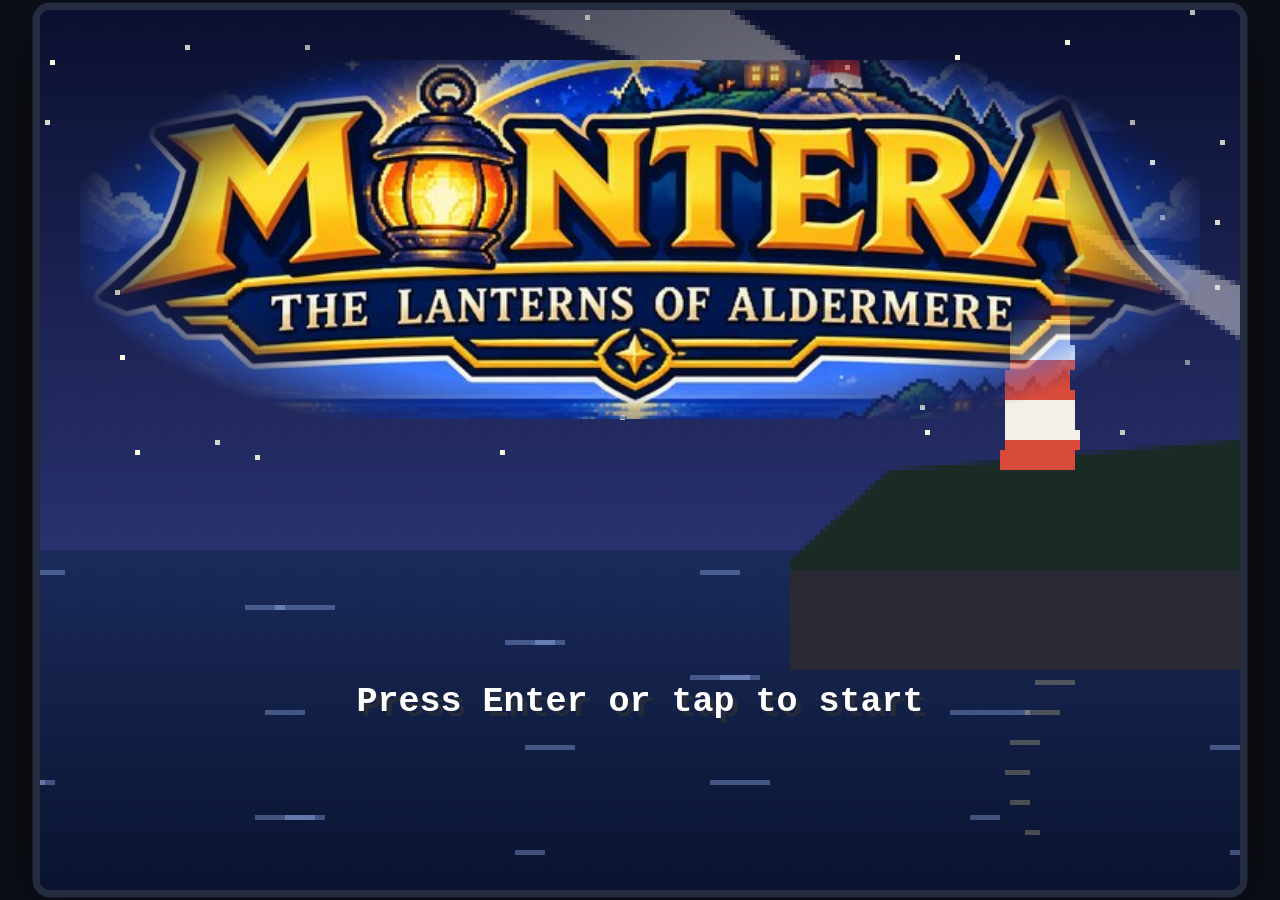
==== index.html @ ce3cba5c "Save import/export panel that works on iPhone Co-Authored-By: Claude Opus 5.5 <noreply@anthropic.com" ====
<!doctype html>
<html lang="en">
<head>
<meta charset="utf-8">
<meta name="viewport" content="width=device-width,initial-scale=1,maximum-scale=1,user-scalable=no,viewport-fit=cover">
<meta name="theme-color" content="#0d0f17">
<link rel="manifest" href="manifest.webmanifest">
<link rel="icon" type="image/png" href="icons/favicon-64.png">
<link rel="apple-touch-icon" href="icons/apple-touch-icon.png">
<meta name="apple-mobile-web-app-capable" content="yes">
<meta name="mobile-web-app-capable" content="yes">
<meta name="apple-mobile-web-app-status-bar-style" content="black-translucent">
<meta name="apple-mobile-web-app-title" content="Montera">
<title>Montera: The Lanterns of Aldermere</title>
<style>
:root { --s: 3; --u: calc(var(--s) * 1px); --ink: #262b3a; --paper: #f8f0dc; --paper2: #efe2c4; --accent: #e8434f; --gold: #e8b030; }
* { box-sizing: border-box; margin: 0; padding: 0; }
html, body { height: 100%; background: #0d0f17; overflow: hidden; touch-action: none; -webkit-user-select: none; user-select: none; -webkit-tap-highlight-color: transparent; }
body { font-family: ui-monospace, "Cascadia Mono", Consolas, "Lucida Console", "Courier New", monospace; font-weight: 700; color: var(--ink); }
#app { position: fixed; inset: 0; display: flex; flex-direction: column; align-items: center; justify-content: center; gap: 12px; padding: env(safe-area-inset-top) env(safe-area-inset-right) env(safe-area-inset-bottom) env(safe-area-inset-left); }
#stage { position: relative; width: calc(var(--u) * 240); height: calc(var(--u) * 176); background: #000; overflow: hidden; border-radius: calc(var(--u) * 2); box-shadow: 0 0 0 calc(var(--u) * 1.5) #262c40, 0 calc(var(--u) * 4) calc(var(--u) * 16) rgba(0, 0, 0, .6); flex: none; }
#screen { display: block; width: 100%; height: 100%; image-rendering: pixelated; image-rendering: crisp-edges; }
#ui, #hud, #banner, #toasts { position: absolute; }
#ui { inset: 0; z-index: 5; font-size: calc(var(--u) * 7.5); line-height: 1.32; pointer-events: none; }
#ui > * { pointer-events: auto; }
.hidden { display: none !important; }

/* boxes */
.box { position: absolute; background: var(--paper); color: var(--ink); border: var(--u) solid var(--ink); border-radius: calc(var(--u) * 3); box-shadow: inset 0 0 0 var(--u) var(--paper), inset 0 0 0 calc(var(--u) * 2) #8a7a62, 0 var(--u) 0 rgba(0, 0, 0, .35); padding: calc(var(--u) * 5) calc(var(--u) * 8); }
.dialog { left: calc(var(--u) * 4); right: calc(var(--u) * 4); bottom: calc(var(--u) * 4); height: calc(var(--u) * 48); cursor: pointer; }
.dialog.sign { background: #f3dfb4; }
.dtext { white-space: pre-line; overflow: hidden; height: 100%; }
.darrow { position: absolute; right: calc(var(--u) * 7); bottom: calc(var(--u) * 2); font-size: calc(var(--u) * 6); animation: bob .6s infinite alternate; }
@keyframes bob { to { transform: translateY(calc(var(--u) * 1.5)); } }
.nametag { position: absolute; left: calc(var(--u) * 6); top: calc(var(--u) * -10); background: var(--ink); color: var(--paper); padding: 0 calc(var(--u) * 5); border-radius: calc(var(--u) * 2); font-size: calc(var(--u) * 6.5); line-height: calc(var(--u) * 10); }

/* menus */
.menu { padding: calc(var(--u) * 4) calc(var(--u) * 6); min-width: calc(var(--u) * 60); }
.menu .mi { padding: calc(var(--u) * 1) calc(var(--u) * 2) calc(var(--u) * 1) calc(var(--u) * 9); position: relative; white-space: nowrap; cursor: pointer; border-radius: calc(var(--u) * 2); }
.menu .mi.sel::before { content: "▶"; position: absolute; left: var(--u); font-size: calc(var(--u) * 6); top: calc(var(--u) * 2); }
.menu .mi.sel { background: rgba(232, 176, 48, .25); }
.menu .mi.dis { opacity: .45; }
.menu .mhead { font-size: calc(var(--u) * 6.5); border-bottom: var(--u) dashed #8a7a62; margin-bottom: calc(var(--u) * 2); padding-bottom: calc(var(--u) * 1); }
.menu.start { right: calc(var(--u) * 4); top: calc(var(--u) * 4); }
.menu.choice { right: calc(var(--u) * 4); bottom: calc(var(--u) * 56); }
.menu.titlemenu { left: 50%; transform: translateX(-50%); bottom: calc(var(--u) * 6); min-width: calc(var(--u) * 150); }
.menu.slots { left: calc(var(--u) * 6); right: calc(var(--u) * 6); top: calc(var(--u) * 10); }
.menu.slots .mi { white-space: normal; font-size: calc(var(--u) * 6.8); }

/* full-screen panels */
.panel { position: absolute; inset: 0; background: var(--paper); background-image: repeating-linear-gradient(0deg, transparent 0 calc(var(--u) * 3), rgba(138, 122, 98, .07) calc(var(--u) * 3) calc(var(--u) * 4)); padding: calc(var(--u) * 20) calc(var(--u) * 8) calc(var(--u) * 6); display: flex; flex-direction: column; gap: calc(var(--u) * 4); }
.ptitle { position: absolute; left: 0; right: 0; top: 0; height: calc(var(--u) * 15); background: var(--ink); color: var(--paper); display: flex; align-items: center; padding: 0 calc(var(--u) * 8); letter-spacing: .06em; }
.pclose { position: absolute; right: calc(var(--u) * 3); top: calc(var(--u) * 1.5); width: calc(var(--u) * 12); height: calc(var(--u) * 12); color: var(--paper); display: flex; align-items: center; justify-content: center; cursor: pointer; z-index: 2; }
.panel .box { position: relative; }
.tabs { display: flex; gap: calc(var(--u) * 3); }
.tab { padding: calc(var(--u) * 1) calc(var(--u) * 5); border: var(--u) solid var(--ink); border-radius: calc(var(--u) * 3); font-size: calc(var(--u) * 6.5); cursor: pointer; opacity: .55; }
.tab.on { background: var(--ink); color: var(--paper); opacity: 1; }
.list { flex: 1; overflow-y: auto; min-height: 0; }
.list.short { flex: none; max-height: calc(var(--u) * 52); }
.row { display: flex; justify-content: space-between; align-items: center; padding: calc(var(--u) * 1.5) calc(var(--u) * 4) calc(var(--u) * 1.5) calc(var(--u) * 10); border-radius: calc(var(--u) * 2); position: relative; cursor: pointer; }
.row.sel { background: rgba(232, 176, 48, .28); }
.row.sel::before { content: "▶"; position: absolute; left: calc(var(--u) * 2); font-size: calc(var(--u) * 6); }
.row .qty, .row .val { opacity: .85; }
.empty { opacity: .6; padding: calc(var(--u) * 6) calc(var(--u) * 4); }
.desc { min-height: calc(var(--u) * 34); font-size: calc(var(--u) * 6.8); white-space: pre-line; padding: calc(var(--u) * 4) calc(var(--u) * 6); }
.detail { flex: 1; font-size: calc(var(--u) * 6.6); overflow-y: auto; padding: calc(var(--u) * 4) calc(var(--u) * 6); min-height: 0; }
.detail .dh { border-bottom: var(--u) dashed #8a7a62; margin-bottom: calc(var(--u) * 2); }
.detail .step.done { opacity: .55; text-decoration: line-through; }
.detail .rew { margin-top: calc(var(--u) * 3); color: #7a5a1a; }
.tag { font-size: calc(var(--u) * 5.5); padding: 0 calc(var(--u) * 3); border-radius: calc(var(--u) * 2); color: #fff; }
.tag.main { background: var(--accent); } .tag.side { background: #3b8fd0; }

/* map */
.mapscr { padding-bottom: calc(var(--u) * 4); }
.mapcv { width: 100%; flex: 1; min-height: 0; object-fit: contain; image-rendering: pixelated; border: var(--u) solid var(--ink); border-radius: calc(var(--u) * 2); background: #2f70b8; }
.mapscr .desc { min-height: calc(var(--u) * 28); }

/* trainer card */
.cardbody { flex: 1; background: linear-gradient(135deg, #f4d488, #e8b850); border: var(--u) solid var(--ink); border-radius: calc(var(--u) * 5); padding: calc(var(--u) * 6) calc(var(--u) * 8); display: flex; flex-direction: column; gap: calc(var(--u) * 4); cursor: pointer; }
.ctop { display: flex; gap: calc(var(--u) * 8); align-items: center; }
.cspr { width: calc(var(--u) * 48); height: calc(var(--u) * 51); image-rendering: pixelated; background: rgba(255, 255, 255, .45); border-radius: calc(var(--u) * 4); border: var(--u) solid var(--ink); flex: none; }
.cinfo { flex: 1; font-size: calc(var(--u) * 6.6); }
.cl { display: flex; justify-content: space-between; border-bottom: var(--u) dotted rgba(38, 43, 58, .3); }
.ck { opacity: .7; }
.sh { font-size: calc(var(--u) * 6.8); margin-bottom: calc(var(--u) * 2); }
.srow { display: flex; gap: calc(var(--u) * 4); }
.sig { width: calc(var(--u) * 14); height: calc(var(--u) * 14); border: var(--u) dashed rgba(38, 43, 58, .5); border-radius: 50%; }
.sig.on { background: radial-gradient(circle at 35% 35%, #fff6c0, #e8a020); border-style: solid; }
.hint { font-size: calc(var(--u) * 5.8); opacity: .7; margin-top: auto; }
.achlist { overflow-y: auto; flex: 1; min-height: 0; font-size: calc(var(--u) * 6.2); }
.ach { display: grid; grid-template-columns: calc(var(--u) * 9) 1fr; column-gap: calc(var(--u) * 2); opacity: .5; margin-bottom: calc(var(--u) * 2); }
.ach.on { opacity: 1; }
.ach .am { grid-row: span 2; color: #9a5a00; }
.ach .ad { font-size: calc(var(--u) * 5.6); opacity: .8; }

/* settings */
.settings .row { padding-top: calc(var(--u) * 2.5); padding-bottom: calc(var(--u) * 2.5); }
.settings .val { cursor: pointer; }

/* name entry + looks */
.namer { align-items: center; justify-content: center; }
.nameinp { font: inherit; font-size: calc(var(--u) * 10); width: calc(var(--u) * 150); padding: calc(var(--u) * 3) calc(var(--u) * 6); border: calc(var(--u) * 1.5) solid var(--ink); border-radius: calc(var(--u) * 3); background: #fff; color: var(--ink); text-align: center; outline: none; -webkit-user-select: text; user-select: text; }
.presets { display: flex; flex-wrap: wrap; gap: calc(var(--u) * 3); justify-content: center; max-width: calc(var(--u) * 200); }
.chip { border: var(--u) solid var(--ink); border-radius: calc(var(--u) * 6); padding: 0 calc(var(--u) * 5); font-size: calc(var(--u) * 6.5); cursor: pointer; background: var(--paper2); }
.panel .btn { background: var(--ink); color: var(--paper); padding: calc(var(--u) * 2) calc(var(--u) * 16); border-radius: calc(var(--u) * 3); cursor: pointer; }
.err { color: var(--accent); font-size: calc(var(--u) * 6); min-height: calc(var(--u) * 8); }
.looks { flex-direction: row; align-items: center; gap: calc(var(--u) * 10); }
.lprev { width: calc(var(--u) * 64); height: calc(var(--u) * 68); image-rendering: pixelated; background: radial-gradient(circle, #fff, var(--paper2)); border: var(--u) solid var(--ink); border-radius: calc(var(--u) * 6); flex: none; }
.lrows { flex: 1; display: flex; flex-direction: column; gap: calc(var(--u) * 2); }
.lrow { display: flex; align-items: center; gap: calc(var(--u) * 4); padding: calc(var(--u) * 2) calc(var(--u) * 3); border-radius: calc(var(--u) * 3); cursor: pointer; }
.lrow.sel { background: rgba(232, 176, 48, .3); }
.lrow .ll { width: calc(var(--u) * 30); font-size: calc(var(--u) * 6.5); }
.sw { display: flex; gap: calc(var(--u) * 2); flex-wrap: wrap; }
.swatch { width: calc(var(--u) * 11); height: calc(var(--u) * 11); border: var(--u) solid var(--ink); border-radius: calc(var(--u) * 2); display: flex; align-items: center; justify-content: center; font-size: calc(var(--u) * 6); background: #fff; }
.swatch.on { outline: calc(var(--u) * 1.5) solid var(--accent); outline-offset: var(--u); }
.lrow.done { justify-content: flex-end; }

/* title */
.logo { pointer-events: none !important; position: absolute; left: 0; right: 0; top: calc(var(--u) * 10); text-align: center; pointer-events: none; z-index: 0; }
.logo .l1 { font-size: calc(var(--u) * 24); line-height: .95; color: #ffe39a; letter-spacing: .08em; text-shadow: calc(var(--u) * 1.5) calc(var(--u) * 1.5) 0 #a0402a, calc(var(--u) * 3) calc(var(--u) * 3) 0 var(--ink); }
.logo .l2 { margin-top: calc(var(--u) * 4); font-size: calc(var(--u) * 7.5); color: #fff; text-shadow: var(--u) var(--u) 0 var(--ink); letter-spacing: .04em; }
.logo .limg { display: block; width: calc(var(--u) * 224); margin: 0 auto; image-rendering: auto; -webkit-mask-image: radial-gradient(ellipse 52% 60% at 50% 50%, #000 72%, transparent 100%); mask-image: radial-gradient(ellipse 52% 60% at 50% 50%, #000 72%, transparent 100%); filter: drop-shadow(0 calc(var(--u) * 2) calc(var(--u) * 3) rgba(0,0,0,.45)); }
.logo .press { margin-top: calc(var(--u) * 52); color: #fff; font-size: calc(var(--u) * 7); text-shadow: var(--u) var(--u) 0 var(--ink); animation: blink 1.1s steps(2) infinite; }
@keyframes blink { 50% { opacity: 0; } }
.catch { position: absolute; inset: 0; cursor: pointer; }

/* hud */
#hud { left: calc(var(--u) * 3); top: calc(var(--u) * 3); right: calc(var(--u) * 3); z-index: 4; pointer-events: none; font-size: calc(var(--u) * 6); }
#hud .hq { display: inline-block; max-width: 72%; background: rgba(20, 24, 36, .72); color: #fff6dc; padding: calc(var(--u) * 1.5) calc(var(--u) * 4); border-radius: calc(var(--u) * 3); }
#hud .hs { position: fixed; display: none; }
#hud .hs:not(.hidden) { display: block; position: absolute; right: 0; top: 0; background: rgba(20, 24, 36, .72); color: #ffe39a; padding: calc(var(--u) * 1.5) calc(var(--u) * 4); border-radius: calc(var(--u) * 3); }
#banner { left: 0; top: calc(var(--u) * 6); z-index: 6; background: var(--paper); color: var(--ink); border: var(--u) solid var(--ink); border-left: none; border-radius: 0 calc(var(--u) * 4) calc(var(--u) * 4) 0; padding: calc(var(--u) * 2) calc(var(--u) * 10) calc(var(--u) * 2) calc(var(--u) * 8); font-size: calc(var(--u) * 7.5); transform: translateX(-110%); transition: transform .35s ease; pointer-events: none; }
#banner.show { transform: none; }
#toasts { right: calc(var(--u) * 4); top: calc(var(--u) * 4); z-index: 7; display: flex; flex-direction: column; gap: calc(var(--u) * 3); align-items: flex-end; pointer-events: none; }
.toast { background: var(--ink); color: var(--paper); border-radius: calc(var(--u) * 3); padding: calc(var(--u) * 2) calc(var(--u) * 6); font-size: calc(var(--u) * 6); animation: tin .3s ease; transition: opacity .4s, transform .4s; box-shadow: 0 var(--u) 0 rgba(0, 0, 0, .4); }
.toast .th { opacity: .7; font-size: calc(var(--u) * 5.2); }
.toast.gold { background: linear-gradient(135deg, #7a4a10, #c88a20); }
.toast.out { opacity: 0; transform: translateX(20%); }
@keyframes tin { from { opacity: 0; transform: translateX(30%); } }

/* touch controls */
#controls { display: none; }
body.touch #controls { display: flex; justify-content: space-between; align-items: center; width: min(100vw, 520px); padding: 0 18px; flex: none; }
#dpad { position: relative; width: 150px; height: 150px; flex: none; touch-action: none; }
#dpad .dp, #dpad .dpc { position: absolute; background: #2a3044; border: 2px solid #3c4560; }
#dpad .up, #dpad .down { left: 50px; width: 50px; height: 52px; }
#dpad .up { top: 0; border-radius: 10px 10px 0 0; border-bottom: none; }
#dpad .down { bottom: 0; border-radius: 0 0 10px 10px; border-top: none; }
#dpad .left, #dpad .right { top: 50px; height: 50px; width: 52px; }
#dpad .left { left: 0; border-radius: 10px 0 0 10px; border-right: none; }
#dpad .right { right: 0; border-radius: 0 10px 10px 0; border-left: none; }
#dpad .dpc { left: 48px; top: 48px; width: 54px; height: 54px; border: none; }
#dpad[data-dir="up"] .up, #dpad[data-dir="down"] .down, #dpad[data-dir="left"] .left, #dpad[data-dir="right"] .right { background: #4a5578; }
#btns { position: relative; width: 170px; height: 150px; flex: none; }
.tbtn { position: absolute; display: flex; align-items: center; justify-content: center; color: #f8f0dc; font-family: inherit; touch-action: none; }
.tbtn.a, .tbtn.b { width: 62px; height: 62px; border-radius: 50%; background: #b8343e; box-shadow: 0 4px 0 #6a1a20; font-size: 22px; }
.tbtn.a { right: 4px; top: 20px; }
.tbtn.b { right: 82px; top: 56px; }
.tbtn.menu { right: 30px; bottom: 0; width: 76px; height: 26px; border-radius: 13px; background: #3c4560; font-size: 12px; letter-spacing: .1em; box-shadow: 0 3px 0 #1a1e2c; }
.tbtn.on { transform: translateY(3px); box-shadow: none; filter: brightness(1.2); }
body.touch.landscape #app { flex-direction: row; }
body.touch.landscape #controls { position: fixed; inset: 0; width: auto; padding: 0 16px; pointer-events: none; }
body.touch.landscape #controls > * { pointer-events: auto; opacity: .85; }

/* ===== battle ===== */
.bhud { position: absolute; inset: 0; z-index: 3; pointer-events: none; font-size: calc(var(--u) * 7); line-height: 1.2; }
.bbox { position: absolute; background: var(--paper); border: var(--u) solid var(--ink); border-radius: calc(var(--u) * 3); padding: calc(var(--u) * 3) calc(var(--u) * 6) calc(var(--u) * 4); box-shadow: 0 var(--u) 0 rgba(0, 0, 0, .3); color: var(--ink); }
.benemy { left: calc(var(--u) * 6); top: calc(var(--u) * 8); width: calc(var(--u) * 112); }
.bplayer { right: calc(var(--u) * 6); top: calc(var(--u) * 82); width: calc(var(--u) * 116); }
.bname { display: flex; align-items: center; gap: calc(var(--u) * 3); white-space: nowrap; }
.bname > span:first-of-type { flex: 1; overflow: hidden; text-overflow: ellipsis; }
.blv { font-size: calc(var(--u) * 6.2); }
.bcaught { color: #c84a3a; font-size: calc(var(--u) * 6); }
.bstat { font-size: calc(var(--u) * 5.2); padding: 0 calc(var(--u) * 2); border-radius: calc(var(--u) * 2); color: #fff; }
.bstat.psn { background: #9a50b0; } .bstat.brn { background: #e8603a; } .bstat.par { background: #c8a020; } .bstat.slp { background: #7a7a8a; } .bstat.frz { background: #4ab0d0; }
.hprow { display: flex; align-items: center; gap: calc(var(--u) * 2); margin-top: calc(var(--u) * 2); }
.hplab { font-size: calc(var(--u) * 5); background: var(--ink); color: #ffd860; padding: 0 calc(var(--u) * 1.5); border-radius: calc(var(--u) * 1); }
.hpbar { flex: 1; height: calc(var(--u) * 4); background: #3a3a44; border-radius: calc(var(--u) * 2); overflow: hidden; border: calc(var(--u) * .5) solid var(--ink); }
.hpbar.sm { height: calc(var(--u) * 3.5); }
.hpfill { height: 100%; background: #4ac860; width: 100%; }
.hpfill.amber { background: #e8b030; } .hpfill.red { background: #e8434f; }
.hpnum { text-align: right; font-size: calc(var(--u) * 6.5); margin-top: calc(var(--u) * 1); }
.xpbar { height: calc(var(--u) * 2); background: #3a3a44; margin-top: calc(var(--u) * 1.5); border-radius: var(--u); overflow: hidden; }
.xpfill { height: 100%; background: #4ab0f0; width: 0; transition: width .5s; }
.dialog.battle { height: calc(var(--u) * 42); }
.bcmd { position: absolute; left: calc(var(--u) * 4); right: calc(var(--u) * 4); bottom: calc(var(--u) * 4); height: calc(var(--u) * 42); display: flex; gap: calc(var(--u) * 3); }
.bcmd .box { position: relative; }
.bprompt { flex: 1; display: flex; align-items: center; }
.bmenu { width: calc(var(--u) * 104); display: grid; grid-template-columns: 1fr 1fr; align-content: center; padding: calc(var(--u) * 3) calc(var(--u) * 4); }
.bmi { padding: calc(var(--u) * 1.5) calc(var(--u) * 2) calc(var(--u) * 1.5) calc(var(--u) * 8); position: relative; cursor: pointer; border-radius: calc(var(--u) * 2); font-size: calc(var(--u) * 7); }
.bmi.sel { background: rgba(232, 176, 48, .3); }
.bmi.sel::before { content: "▶"; position: absolute; left: var(--u); font-size: calc(var(--u) * 5.5); top: calc(var(--u) * 2.5); }
.bmi.dis { opacity: .4; }
.bmoves { flex: 1; display: grid; grid-template-columns: 1fr 1fr; align-content: center; padding: calc(var(--u) * 3) calc(var(--u) * 4); }
.bmv { padding: calc(var(--u) * 1.5) calc(var(--u) * 2) calc(var(--u) * 1.5) calc(var(--u) * 8); position: relative; cursor: pointer; border-radius: calc(var(--u) * 2); white-space: nowrap; font-size: calc(var(--u) * 6.6); display: flex; align-items: center; gap: calc(var(--u) * 2); }
.bmv.sel { background: rgba(232, 176, 48, .3); }
.bmv.sel::before { content: "▶"; position: absolute; left: var(--u); font-size: calc(var(--u) * 5.5); }
.tdot { width: calc(var(--u) * 4); height: calc(var(--u) * 4); border-radius: 50%; display: inline-block; flex: none; border: calc(var(--u) * .5) solid var(--ink); }
.binfo { width: calc(var(--u) * 70); font-size: calc(var(--u) * 6.4); padding: calc(var(--u) * 3) calc(var(--u) * 5); display: flex; flex-direction: column; justify-content: center; gap: calc(var(--u) * 1); }
.ttag { display: inline-block; color: #fff; font-size: calc(var(--u) * 5); padding: 0 calc(var(--u) * 3); border-radius: calc(var(--u) * 2); text-shadow: 0 calc(var(--u) * .5) 0 rgba(0, 0, 0, .35); width: fit-content; }
.types { display: inline-flex; gap: calc(var(--u) * 2); }
.small { font-size: calc(var(--u) * 5.6); opacity: .85; }
.eff { color: #a0402a; }

/* party */
.plist { flex: 1; display: flex; flex-direction: column; gap: calc(var(--u) * 2); overflow-y: auto; min-height: 0; }
.prow { display: flex; align-items: center; gap: calc(var(--u) * 4); padding: calc(var(--u) * 1.5) calc(var(--u) * 4); border: var(--u) solid rgba(38, 43, 58, .25); border-radius: calc(var(--u) * 4); background: rgba(255, 255, 255, .5); cursor: pointer; }
.prow.sel { border-color: var(--ink); background: rgba(232, 176, 48, .3); }
.prow.faint { background: rgba(232, 67, 79, .12); }
.prow.swap { outline: calc(var(--u) * 1) dashed var(--accent); }
.micon { image-rendering: pixelated; flex: none; }
.pinfo { flex: 1; min-width: 0; }
.ptop { display: flex; align-items: center; gap: calc(var(--u) * 3); font-size: calc(var(--u) * 6.6); }
.ptop .pn { flex: 1; overflow: hidden; text-overflow: ellipsis; white-space: nowrap; }
.pl { font-size: calc(var(--u) * 6); }
.pact { font-size: calc(var(--u) * 4.8); background: var(--ink); color: var(--paper); padding: 0 calc(var(--u) * 2); border-radius: calc(var(--u) * 2); }
.pbot { display: flex; align-items: center; gap: calc(var(--u) * 3); }
.phn { font-size: calc(var(--u) * 5.6); white-space: nowrap; }
.pfoot { min-height: 0; font-size: calc(var(--u) * 6.2); padding: calc(var(--u) * 2.5) calc(var(--u) * 6); }
.grade { font-size: calc(var(--u) * 5.4); background: #7a4a10; color: #ffe39a; padding: 0 calc(var(--u) * 2); border-radius: calc(var(--u) * 2); }
.sctl { display: flex; gap: calc(var(--u) * 3); align-items: center; }

/* summary + wildbook entry */
.sumbody { flex: 1; display: flex; flex-direction: column; gap: calc(var(--u) * 3); min-height: 0; }
.shead { display: flex; gap: calc(var(--u) * 6); align-items: center; }
.sbig { width: calc(var(--u) * 52); height: calc(var(--u) * 52); image-rendering: pixelated; background: radial-gradient(circle, #fff, var(--paper2)); border: var(--u) solid var(--ink); border-radius: calc(var(--u) * 5); flex: none; }
.shinfo { flex: 1; display: flex; flex-direction: column; gap: calc(var(--u) * 1.5); font-size: calc(var(--u) * 6.6); }
.snm { font-size: calc(var(--u) * 8); }
.ssp { font-size: calc(var(--u) * 6); opacity: .85; }
.sumbox { flex: 1; overflow-y: auto; font-size: calc(var(--u) * 6.3); padding: calc(var(--u) * 4) calc(var(--u) * 6); min-height: 0; }
.cpot { color: #b07a10; font-size: calc(var(--u) * 5.8); margin-left: auto; margin-right: calc(var(--u) * 6); }
.hint2 { margin-top: calc(var(--u) * 3); font-size: calc(var(--u) * 5.8); opacity: .8; }
.mvrow { display: flex; align-items: center; gap: calc(var(--u) * 4); margin-top: calc(var(--u) * 1.5); }
.mvn { flex: 1; } .mvp { font-size: calc(var(--u) * 5.8); }
.mvd { font-size: calc(var(--u) * 5.4); opacity: .75; margin-bottom: calc(var(--u) * 1.5); }
.wdesc { margin-bottom: calc(var(--u) * 3); font-style: italic; }

/* wildbook */
.wbhead { font-size: calc(var(--u) * 6); opacity: .85; }
.wrow { display: flex; align-items: center; gap: calc(var(--u) * 4); padding: calc(var(--u) * .5) calc(var(--u) * 4); border-radius: calc(var(--u) * 2); cursor: pointer; font-size: calc(var(--u) * 6.6); }
.wrow.sel { background: rgba(232, 176, 48, .3); }
.wrow.unseen { opacity: .5; }
.wn { width: calc(var(--u) * 22); font-size: calc(var(--u) * 6); }
.wq { width: calc(var(--u) * 14); text-align: center; }
.wname { flex: 1; }
.wflags { color: #c84a3a; letter-spacing: .1em; }
.ms { display: grid; grid-template-columns: 1fr auto; font-size: calc(var(--u) * 6.2); padding: calc(var(--u) * 1.5) calc(var(--u) * 3); border-bottom: var(--u) dotted rgba(38, 43, 58, .25); }
.ms .msr { grid-column: 1; font-size: calc(var(--u) * 5.6); opacity: .75; }
.ms .mss { grid-row: 1 / span 2; grid-column: 2; align-self: center; }
.ms.ready .mss { color: #b0400a; } .ms.done { opacity: .55; }
.wildbook .list .cl { font-size: calc(var(--u) * 6.4); padding: calc(var(--u) * .5) 0; }

/* shop + quantity */
.box.qty { right: calc(var(--u) * 6); bottom: calc(var(--u) * 6); left: calc(var(--u) * 60); display: flex; flex-direction: column; gap: calc(var(--u) * 3); z-index: 2; }
.qv { font-size: calc(var(--u) * 9); text-align: center; }
.qbtns { display: flex; gap: calc(var(--u) * 2); justify-content: center; flex-wrap: wrap; }
.chip.on { background: var(--ink); color: var(--paper); }

/* starter preview */
.box.preview { left: 50%; top: calc(var(--u) * 14); transform: translateX(-50%); display: flex; flex-direction: column; align-items: center; gap: calc(var(--u) * 2); padding: calc(var(--u) * 5) calc(var(--u) * 12); }
.pbig { width: calc(var(--u) * 64); height: calc(var(--u) * 64); image-rendering: pixelated; }
.pvn { font-size: calc(var(--u) * 8); }

/* ===== battle details ===== */
.bchips { font-size: calc(var(--u) * 5); color: #7a3a10; min-height: 0; margin-top: calc(var(--u) * .5); letter-spacing: .02em; }
.bchips:empty { display: none; }
.bweather { position: absolute; left: 50%; transform: translateX(-50%); top: calc(var(--u) * 2); background: rgba(20, 24, 36, .75); color: #fff6dc; font-size: calc(var(--u) * 5.5); padding: 0 calc(var(--u) * 4); border-radius: calc(var(--u) * 3); }
.held { color: #b07a10; font-size: calc(var(--u) * 6); }
.cl { gap: calc(var(--u) * 6); }
.cl .ck { flex: none; }
.cl .cv { text-align: right; }

/* ===== progression ===== */
.pu { padding: calc(var(--u) * 2) calc(var(--u) * 4) calc(var(--u) * 2) calc(var(--u) * 10); border-radius: calc(var(--u) * 3); position: relative; cursor: pointer; margin-bottom: calc(var(--u) * 1.5); }
.pu.sel { background: rgba(232, 176, 48, .3); }
.pu.sel::before { content: "▶"; position: absolute; left: calc(var(--u) * 2); top: calc(var(--u) * 2.5); font-size: calc(var(--u) * 5.5); }
.pu.dis .pul { opacity: .55; }
.pul { font-size: calc(var(--u) * 6.8); }
.pun { font-size: calc(var(--u) * 5.6); opacity: .8; }
#banner { z-index: 4; }
/* double battles */
.dbox { width: calc(var(--u) * 96); padding: calc(var(--u) * 2) calc(var(--u) * 4) calc(var(--u) * 2.5); font-size: calc(var(--u) * 6.4); }
.dbox .blv { font-size: calc(var(--u) * 5.4); }
.dbox .hprow { margin-top: calc(var(--u) * 1); }
.dbox .dnum { font-size: calc(var(--u) * 5.2); text-align: right; line-height: 1.1; }
.dbox.de0 { left: calc(var(--u) * 4); top: calc(var(--u) * 4); }
.dbox.de1 { left: calc(var(--u) * 4); top: calc(var(--u) * 30); }
.dbox.dp0 { right: calc(var(--u) * 4); top: calc(var(--u) * 76); }
.dbox.dp1 { right: calc(var(--u) * 4); top: calc(var(--u) * 101); }
.dbox.focus { outline: calc(var(--u) * 1) solid #ffd84a; }
.panel.index .tabs { flex-wrap: nowrap; overflow-x: auto; scrollbar-width: none; }
.panel.index .tabs::-webkit-scrollbar { display: none; }
.panel.index .tabs .tab { flex: 0 0 auto; padding-left: calc(var(--u) * 4); padding-right: calc(var(--u) * 4); }
.panel.index .row.dim { opacity: .5; }
.panel.index .tdot { display: inline-block; width: calc(var(--u) * 4); height: calc(var(--u) * 4); border-radius: 50%; margin-right: calc(var(--u) * 3); vertical-align: middle; }
.panel.index .detail .step { white-space: normal; }
.panel.index .row { justify-content: flex-start; }
.broster { position: absolute; left: calc(var(--u) * 4); top: 100%; margin-top: calc(var(--u) * 2); display: flex; gap: calc(var(--u) * 1.5); padding: calc(var(--u) * 1.5) calc(var(--u) * 2.5); background: rgba(16, 20, 32, .72); border-radius: calc(var(--u) * 4); }
.broster.up { top: auto; bottom: calc(var(--u) * 5.5); left: calc(var(--u) * 5); margin: 0; padding: 0; background: none; }
.broster .pip { width: calc(var(--u) * 5); height: calc(var(--u) * 5); border-radius: 50%; background: radial-gradient(circle at 40% 35%, #fff2b0 0 25%, #f2b53a 55%, #b8741a 100%); box-shadow: 0 0 calc(var(--u) * 2) rgba(242, 181, 58, .7); border: calc(var(--u) * .5) solid #2a1c0c; }
.broster .pip.st { background: radial-gradient(circle at 40% 35%, #f6d6ff 0 25%, #b06ad0 60%, #6a3488 100%); box-shadow: none; }
.broster .pip.out { background: #4a4a56; box-shadow: none; opacity: .75; }
.broster.hidden { display: none; }
.dros { position: absolute; margin: 0; }
.dbox .broster.up { bottom: calc(var(--u) * 2.2); left: calc(var(--u) * 4); gap: var(--u); }
.dbox .broster .pip { width: calc(var(--u) * 4); height: calc(var(--u) * 4); }
.dros1 { left: calc(var(--u) * 4); top: calc(var(--u) * 56); }
.bcmd.lane { flex-direction: column; gap: calc(var(--u) * 2); }
.bcmd.lane .bprompt { flex: 0 0 auto; padding: calc(var(--u) * 2) calc(var(--u) * 6); font-size: calc(var(--u) * 6.5); }
.bcmd.lane .bmenu { width: auto; flex: 1; grid-template-columns: repeat(4, 1fr); gap: calc(var(--u) * 3); padding: calc(var(--u) * 2.5); background: rgba(16, 20, 32, .82); border-color: #0b0e18; }
.bcmd.lane .bmi { display: flex; align-items: center; justify-content: center; gap: calc(var(--u) * 2); padding: 0; height: 100%; border-radius: calc(var(--u) * 3); background: #2a3150; color: #f3e6c4; border: calc(var(--u) * .75) solid #11152a; letter-spacing: .04em; }
.bcmd.lane .bmi::before { content: ""; position: static; width: calc(var(--u) * 3); height: calc(var(--u) * 3); border-radius: 50%; background: #5a6283; }
.bcmd.lane .bmi.sel { background: linear-gradient(#ffd77a, #f2b53a); color: #1b2236; box-shadow: 0 0 calc(var(--u) * 4) rgba(242, 181, 58, .6); }
.bcmd.lane .bmi.sel::before { content: ""; background: #fff6cf; box-shadow: 0 0 calc(var(--u) * 2) #fff; font-size: 0; }
.bcmd.lane .bmi.dis { opacity: .45; }
.bcmd.lane .binfo { width: auto; flex: 0 0 auto; flex-direction: row; align-items: center; gap: calc(var(--u) * 5); padding: calc(var(--u) * 1.5) calc(var(--u) * 5); font-size: calc(var(--u) * 5.6); }
.bcmd.lane .binfo .eff { margin-left: auto; }
.bcmd.lane .bmoves { flex: 1; grid-template-columns: repeat(4, 1fr); gap: calc(var(--u) * 2.5); padding: calc(var(--u) * 2.5); background: rgba(16, 20, 32, .82); border-color: #0b0e18; align-content: stretch; }
.bcmd.lane .bmv { display: flex; flex-direction: column; align-items: center; justify-content: center; padding: 0 calc(var(--u) * 1); white-space: normal; text-align: center; line-height: 1.05; background: #2a3150; color: #f3e6c4; border: calc(var(--u) * .75) solid #11152a; border-top: calc(var(--u) * 2) solid var(--tc); border-radius: calc(var(--u) * 3); font-size: calc(var(--u) * 5.6); }
.bcmd.lane .bmv small { font-size: calc(var(--u) * 4.4); opacity: .75; margin-top: calc(var(--u) * .8); }
.bcmd.lane .bmv::before { content: none; }
.bcmd.lane .bmv.sel { background: linear-gradient(#ffd77a, #f2b53a); color: #1b2236; box-shadow: 0 0 calc(var(--u) * 4) rgba(242, 181, 58, .6); }
.panel.learn { gap: calc(var(--u) * 3); padding-top: calc(var(--u) * 18); }
.panel.learn .lcard { padding: calc(var(--u) * 2.5) calc(var(--u) * 5); font-size: calc(var(--u) * 6); border-color: #b8741a; box-shadow: inset 0 0 0 var(--u) var(--paper), inset 0 0 0 calc(var(--u) * 1.6) #f2b53a; }
.panel.learn .lhead { display: flex; align-items: center; gap: calc(var(--u) * 3); flex-wrap: wrap; font-size: calc(var(--u) * 6.6); }
.panel.learn .lnew { background: #f2b53a; color: var(--ink); font-size: calc(var(--u) * 4.8); padding: 0 calc(var(--u) * 2.5); border-radius: calc(var(--u) * 2); }
.panel.learn .lcat { font-size: calc(var(--u) * 5); opacity: .75; }
.panel.learn .lstats { font-size: calc(var(--u) * 5.4); margin-top: calc(var(--u) * 1); }
.panel.learn .lstab { color: #2f7a3a; }
.panel.learn .ldesc { font-size: calc(var(--u) * 5.4); opacity: .85; margin-top: calc(var(--u) * 1); line-height: 1.25; }
.panel.learn .llist { flex: none; max-height: calc(var(--u) * 56); }
.panel.learn .lrowm { font-size: calc(var(--u) * 6); padding-top: calc(var(--u) * 1.2); padding-bottom: calc(var(--u) * 1.2); position: relative; }
.panel.learn .lrowm .val { font-size: calc(var(--u) * 5); }
.panel.learn .lrowm .iname { display: flex; align-items: center; gap: var(--u); }
.panel.learn .lskip { opacity: .8; font-style: italic; }
.panel.learn .ldet { padding: calc(var(--u) * 2.5) calc(var(--u) * 5); font-size: calc(var(--u) * 6); }
.panel.learn .lverdict { margin-top: calc(var(--u) * 1.5); font-size: calc(var(--u) * 5.6); color: #7a4a10; }
.panel.teamcode { gap: calc(var(--u) * 3); }
.panel.teamcode .tchelp { font-size: calc(var(--u) * 5.8); padding: calc(var(--u) * 2.5) calc(var(--u) * 5); }
.panel.teamcode .tcbox { flex: 1; min-height: calc(var(--u) * 40); resize: none; font: inherit; font-size: calc(var(--u) * 5.2); line-height: 1.3; word-break: break-all; padding: calc(var(--u) * 3); border: var(--u) solid var(--ink); border-radius: calc(var(--u) * 3); background: #fffaee; color: var(--ink); -webkit-user-select: text; user-select: text; }
.panel.teamcode .tcrow { display: flex; gap: calc(var(--u) * 4); justify-content: center; }
.panel.teamcode .btn { padding: calc(var(--u) * 2) calc(var(--u) * 10); }
.panel.teamcode .err { text-align: center; font-size: calc(var(--u) * 5.6); min-height: calc(var(--u) * 7); }
.panel.savefile { gap: calc(var(--u) * 3); }
.panel.savefile .sfhelp { font-size: calc(var(--u) * 5.8); padding: calc(var(--u) * 2.5) calc(var(--u) * 5); }
.panel.savefile .sfrow { display: flex; flex-wrap: wrap; gap: calc(var(--u) * 3); justify-content: center; }
.panel.savefile .btn { padding: calc(var(--u) * 2.5) calc(var(--u) * 8); text-decoration: none; color: var(--paper); }
.panel.savefile .sfpick { position: relative; overflow: hidden; cursor: pointer; }
.panel.savefile .sfinput { position: absolute; inset: 0; width: 100%; height: 100%; opacity: 0; cursor: pointer; font-size: 100px; }
.panel.savefile .sfbox { flex: 1; min-height: calc(var(--u) * 30); resize: none; font: inherit; font-size: calc(var(--u) * 4.6); line-height: 1.25; word-break: break-all; padding: calc(var(--u) * 3); border: var(--u) solid var(--ink); border-radius: calc(var(--u) * 3); background: #fffaee; color: var(--ink); -webkit-user-select: text; user-select: text; }
.panel.savefile .sfbox.hidden { display: none; }
.panel.savefile .err { text-align: center; font-size: calc(var(--u) * 5.6); min-height: calc(var(--u) * 7); }

</style>
</head>
<body>
<div id="app">
  <div id="stage">
    <canvas id="screen" width="240" height="176"></canvas>
    <div id="ui"></div>
    <div id="hud" class="hidden"><div class="hq"></div><div class="hs hidden">Saving…</div></div>
    <div id="banner"></div>
    <div id="toasts"></div>
  </div>
  <div id="controls">
    <div id="dpad"><div class="dp up"></div><div class="dp down"></div><div class="dp left"></div><div class="dp right"></div><div class="dpc"></div></div>
    <div id="btns"><div class="tbtn b" data-btn="b">B</div><div class="tbtn a" data-btn="a">A</div><div class="tbtn menu" data-btn="menu">MENU</div></div>
  </div>
</div>
<script>
/* MONTERA: THE LANTERNS OF ALDERMERE — single-file build.
   Sections: DATA (content) · CORE + SYSTEMS (engine) · UI (screens) · BOOT */
const LOGO_SRC = '[data-uri]';
'use strict';
/* =====================================================================
   MONTERA: THE LANTERNS OF ALDERMERE — DATA
   Pure data: tiles, items, quests, achievements, music, maps, scripts.
   Add content here; the engine reads it.
   ===================================================================== */
const DATA = { version: 12, build: '1.0' };

/* ---------- Tiles: map character -> properties ---------- */
DATA.tiles = {
  '.': { t: 'grass' },
  ',': { t: 'tall', tall: true },
  '_': { t: 'path' },
  's': { t: 'sand' },
  'f': { t: 'flowers' },
  '~': { t: 'water', solid: true, water: true },
  'T': { t: 'tree', solid: true },
  '#': { t: 'fence', solid: true },
  'r': { t: 'rock', solid: true },
  'b': { t: 'bush', solid: true, text: 'A thorny bush blocks the way. A Brush Hook could cut straight through it.' },
  'v': { t: 'ledge', ledge: 'down' },
  'w': { t: 'dock' },
  // interiors
  'W': { t: 'wall', solid: true },
  'F': { t: 'wood' },
  'K': { t: 'tilefloor' },
  'R': { t: 'rug' },
  'm': { t: 'mat' },
  'B': { t: 'shelf', solid: true, text: 'Shelves crammed with well-thumbed books about Wildmon.' },
  'Q': { t: 'window', solid: true, text: 'The window looks out over the village.' },
  'P': { t: 'pc', solid: true, text: 'A computer terminal hums quietly.' },
  'V': { t: 'tv', solid: true, text: 'A programme about a trainer sailing between the islands of the Sound.' },
  'L': { t: 'table', solid: true, text: 'A sturdy wooden table.' },
  'D': { t: 'bedtop', solid: true, text: 'A comfy bed. No time for a nap!' },
  'd': { t: 'bedbot', solid: true, text: 'A comfy bed. No time for a nap!' },
  'p': { t: 'plant', solid: true, text: 'A potted plant. Someone waters it every day.' },
  'C': { t: 'counter', solid: true, counter: true },
  'M': { t: 'machine', solid: true, text: 'A bank of research equipment, blinking away.' },
  'H': { t: 'healer', solid: true, text: 'The healing machine. Six Lantern cradles glow softly.' },
  'k': { t: 'board', solid: true, text: 'A blackboard.' },
  'h': { t: 'martshelf', solid: true, text: 'The shelves are almost empty.' },
  'A': { t: 'lanterns', solid: true, text: 'Three Lanterns glow on the table.' },
  'n': { t: 'kitchen', solid: true, text: 'Something smells delicious.' },
};

/* ---------- Items ---------- */
DATA.pockets = [
  { id: 'items', name: 'Items' },
  { id: 'lanterns', name: 'Lanterns' },
  { id: 'key', name: 'Key Items' },
  { id: 'collect', name: 'Collectibles' },
];
DATA.items = {
  parcel: { name: 'Kindled Lanterns', pocket: 'key', desc: 'Three new Lanterns, still warm from the Fernwick shrine flame. Something stirs inside each one.' },
  town_map: { name: 'Aldermere Map', pocket: 'key', use: 'map', desc: 'A folding map of Aldermere. Places you have visited are marked on it.' },
  running_shoes: { name: 'Trail Boots', pocket: 'key', use: 'autorun', desc: 'Hold B (or Shift) to run. Use them to switch Always Run on or off.' },
  sea_glass: { name: 'Sea Glass', pocket: 'collect', desc: 'Frosted glass rolled smooth by the tide. Old Fenn on the Emberlow pier collects it.' },
  old_coin: { name: 'Old Coin', pocket: 'collect', desc: 'A worn coin stamped with a lighthouse. Collectors might pay well for it one day.' },
  shiny_pebble: { name: 'Shiny Pebble', pocket: 'collect', desc: 'A pebble that glitters with tiny flecks of light.' },
  fenn_shell: { name: "Fenn's Shell", pocket: 'collect', desc: 'A spiral shell from Old Fenn. Hold it to your ear and you can hear the Sound.' },
  lantern: { name: 'Lantern', pocket: 'lanterns', battle: 'catch', ball: 1, price: 200, sell: 100, desc: 'A glass Lantern for catching Wildmon. Weaken a Wildmon first to improve your chances.' },
  potion: { name: 'Tonic', pocket: 'items', battle: 'heal', field: true, heal: 20, price: 300, sell: 150, desc: 'A herbal spray that restores 20 HP to one Wildmon.' },
  super_potion: { name: 'Strong Tonic', pocket: 'items', battle: 'heal', field: true, heal: 50, price: 700, sell: 350, desc: 'A stronger spray that restores 50 HP to one Wildmon.' },
  antidote: { name: 'Antivenom', pocket: 'items', battle: 'cure', field: true, cure: 'psn', cureText: 'no longer poisoned', price: 100, sell: 50, desc: 'Cures a poisoned Wildmon.' },
  unknot: { name: 'Unknot Salve', pocket: 'items', battle: 'cure', field: true, cure: 'par', cureText: 'no longer paralysed', price: 200, sell: 100, desc: 'Loosens stiff muscles. Cures paralysis.' },
  burn_salve: { name: 'Burn Salve', pocket: 'items', battle: 'cure', field: true, cure: 'brn', cureText: 'no longer burned', price: 250, sell: 125, desc: 'A cooling balm that heals a burn.' },
  wake_bell: { name: 'Wake Bell', pocket: 'items', battle: 'cure', field: true, cure: 'slp', cureText: 'wide awake', price: 250, sell: 125, desc: 'A tiny bell whose chime wakes a sleeping Wildmon.' },
  thaw_tea: { name: 'Thaw Tea', pocket: 'items', battle: 'cure', field: true, cure: 'frz', cureText: 'thawed out', price: 250, sell: 125, desc: 'Piping-hot tea that thaws a frozen Wildmon.' },
  old_rod: { name: 'Driftwood Rod', pocket: 'key', use: 'fish', desc: "Old Fenn's first fishing rod. Face water and press A to fish." },
  lustre_lens: { name: 'Lustre Lens', pocket: 'key', desc: 'A lens that catches strange colours. Lustre Wildmon appear twice as often.' },
  prof_medal: { name: "Professor's Medal", pocket: 'collect', desc: 'Awarded by Professor Thorne for catching 40 different species.' },
};
DATA.shops = { fernwick: ['lantern', 'potion', 'antidote', 'unknot', 'burn_salve', 'wake_bell', 'thaw_tea'] };

/* ---------- Quests ---------- */
DATA.quests = {
  parcel: {
    name: 'The Shrine Lanterns', kind: 'main', giver: 'Professor Thorne',
    stages: [
      'Collect the kindled Lanterns from Keeper Edda at the shrine in Fernwick, north along Route 1.',
      "Bring the Lanterns back to Professor Thorne's lab in Emberlow.",
    ],
    reward: 'Trail Boots, 500 Cr',
  },
  seaglass: {
    name: 'Sea Glass for Old Fenn', kind: 'side', giver: 'Old Fenn',
    stages: [
      'Find 3 pieces of Sea Glass around Emberlow and Route 1. ({sea_glass}/3)',
      'Give the Sea Glass to Old Fenn on the Emberlow pier.',
    ],
    reward: '300 Cr and a keepsake',
  },
  trainer: {
    name: "A Trainer's First Steps", kind: 'main', giver: 'Professor Thorne',
    stages: [
      "Catch a Wildmon in Route 1's tall grass. Weaken it, then throw a Lantern from your Bag.",
      'Show Professor Thorne your Wildbook in Emberlow.',
    ],
    reward: '5 Tonics and 5 Lanterns',
  },
  exam: {
    name: 'The Practice Exam', kind: 'side', giver: 'Ms Hollis',
    stages: ["Beat Ms Hollis's practice exam at the Fernwick Trainer School."],
    reward: '2 Strong Tonics, 600 Cr',
  },
};
DATA.milestones = [
  { id: 's10', seen: 10, text: 'See 10 species', rewardText: '5 Tonics', items: [['potion', 5]] },
  { id: 'c5', need: 5, text: 'Catch 5 species', rewardText: '5 Lanterns', items: [['lantern', 5]] },
  { id: 'c10', need: 10, text: 'Catch 10 species', rewardText: '3 Strong Tonics', items: [['super_potion', 3]] },
  { id: 'c20', need: 20, text: 'Catch 20 species', rewardText: '10 Lanterns, 1000 Cr', items: [['lantern', 10]], money: 1000 },
  { id: 'c30', need: 30, text: 'Catch 30 species', rewardText: 'Lustre Lens', items: [['lustre_lens', 1]] },
  { id: 'c40', need: 40, text: 'Catch 40 species', rewardText: "Professor's Medal", items: [['prof_medal', 1]], rep: 50 },
];

/* ---------- Achievements ---------- */
DATA.achievements = {
  first_steps: { name: 'First Steps', desc: 'Leave Emberlow Village.' },
  errand: { name: 'Errand Runner', desc: 'Bring the shrine Lanterns back to Professor Thorne.' },
  cartographer: { name: 'Cartographer', desc: 'Obtain the Aldermere Map.' },
  treasure: { name: 'Treasure Hunter', desc: 'Find a hidden item.' },
  beachcomber: { name: 'Beachcomber', desc: 'Help Old Fenn with his Sea Glass.' },
  explorer: { name: 'Explorer', desc: 'Visit Emberlow, Route 1 and Fernwick.' },
  chatterbox: { name: 'Chatterbox', desc: 'Talk to 12 different people.' },
  partner: { name: 'Partners', desc: 'Choose your first Wildmon.' },
  first_catch: { name: 'Lantern Lit', desc: 'Catch a Wildmon.' },
  first_win: { name: 'First Victory', desc: 'Win a battle against a trainer.' },
  collector: { name: 'Collector', desc: 'Catch 10 different species.' },
  evolution: { name: 'Metamorphosis', desc: 'Evolve a Wildmon.' },
  lustre: { name: 'Strange Colours', desc: 'Catch a Lustre Wildmon.' },
  marked: { name: 'One of a Kind', desc: 'Catch a Wildmon with unusual markings.' },
  angler: { name: 'Angler', desc: 'Catch a Wildmon by fishing.' },
  top_marks: { name: 'Top Marks', desc: "Pass Ms Hollis's practice exam." },
};

DATA.reputation = [
  [0, 'Newcomer'], [20, 'Helping Hand'], [50, 'Known Face'], [100, 'Local Hero'], [200, 'Regional Name'],
];

/* ---------- Region map (Aldermere Map) ---------- */
DATA.region = [
  { id: 'emberlow', name: 'Emberlow Village', x: 190, y: 150, desc: 'A quiet fishing village on the south-east coast, home of Professor Thorne and the Emberlow Light.' },
  { id: 'route1', name: 'Route 1', x: 190, y: 129, desc: 'A gentle route of meadows and ledges linking Emberlow and Fernwick.' },
  { id: 'fernwick', name: 'Fernwick', x: 188, y: 108, desc: 'A small town at the edge of Bramblewood, with a Trainer School.' },
  { id: 'bramblewood', name: 'Bramblewood', x: 198, y: 88 },
  { id: 'mossgate', name: 'Mossgate', x: 208, y: 68 },
  { id: 'port_calder', name: 'Port Calder', x: 152, y: 156 },
  { id: 'voltara', name: 'Voltara', x: 120, y: 136 },
  { id: 'glasswater', name: 'Glasswater City', x: 150, y: 104 },
  { id: 'cinderhollow', name: 'Cinderhollow', x: 100, y: 166 },
  { id: 'saltmere', name: 'Saltmere', x: 66, y: 132 },
  { id: 'ashgrave', name: 'Ashgrave', x: 44, y: 106 },
  { id: 'skyreach', name: 'Skyreach', x: 36, y: 68 },
  { id: 'frosthaven', name: 'Frosthaven', x: 86, y: 28 },
  { id: 'ironmouth', name: 'Ironmouth', x: 176, y: 38 },
  { id: 'lantern_isle', name: 'Lantern Isle', x: 118, y: 74 },
];
DATA.regionRoutes = [
  ['emberlow', 'route1'], ['route1', 'fernwick'], ['fernwick', 'bramblewood'], ['bramblewood', 'mossgate'],
  ['emberlow', 'port_calder'], ['port_calder', 'voltara'], ['voltara', 'glasswater'], ['voltara', 'cinderhollow'],
  ['cinderhollow', 'saltmere'], ['saltmere', 'ashgrave'], ['ashgrave', 'skyreach'], ['skyreach', 'frosthaven'],
  ['frosthaven', 'ironmouth'], ['ironmouth', 'mossgate'], ['glasswater', 'lantern_isle'],
];

/* ---------- Music (8th-note sequencer; chords drive the bass) ---------- */
DATA.music = {
  title: { bpm: 84, lead: 'square', chords: ['D', 'Em', 'G', 'A', 'D', 'D', 'A', 'D'],
    melody: 'D5:4 A5:4 G5:2 F#5:2 E5:4 F#5:2 G5:2 A5:2 B5:2 A5:8 D6:4 C#6:2 B5:2 A5:4 G5:2 F#5:2 G5:2 E5:2 C#5:2 E5:2 D5:8' },
  town: { bpm: 104, lead: 'square', chords: ['C', 'Am', 'F', 'G', 'C', 'Am', 'F', 'C'],
    melody: 'E5:2 G5:2 C6:3 B5:1 A5:2 G5:2 E5:4 F5:2 A5:2 G5:2 F5:2 E5:6 -:2 E5:2 G5:2 C6:3 D6:1 E6:2 D6:2 C6:4 A5:2 B5:2 C6:2 D6:2 C6:6 -:2' },
  fernwick: { bpm: 94, lead: 'triangle', tr: -7, chords: ['C', 'Am', 'F', 'G', 'C', 'Am', 'F', 'C'],
    melody: 'E5:2 G5:2 C6:3 B5:1 A5:2 G5:2 E5:4 F5:2 A5:2 G5:2 F5:2 E5:6 -:2 E5:2 G5:2 C6:3 D6:1 E6:2 D6:2 C6:4 A5:2 B5:2 C6:2 D6:2 C6:6 -:2' },
  route: { bpm: 132, lead: 'square', chords: ['G', 'Em', 'C', 'D', 'G', 'C', 'D', 'G'],
    melody: 'D5:1 G5:1 B5:1 D6:1 B5:2 G5:2 A5:2 B5:1 A5:1 G5:2 E5:2 D5:2 E5:1 G5:1 A5:2 B5:2 A5:6 -:2 D5:1 G5:1 B5:1 D6:1 E6:2 D6:2 C6:2 B5:1 C6:1 D6:2 B5:2 A5:2 G5:1 A5:1 B5:2 A5:2 G5:6 -:2' },
  indoor: { bpm: 92, lead: 'triangle', chords: ['F', 'C', 'Dm', 'F', 'F', 'Bb', 'C', 'F'],
    melody: 'A4:2 C5:2 F5:4 E5:2 D5:2 C5:4 D5:2 F5:2 A5:3 G5:1 F5:8 A4:2 C5:2 F5:4 G5:2 A5:2 Bb5:4 A5:2 G5:2 E5:2 C5:2 F5:8' },
  battle: { bpm: 150, lead: 'square', chords: ['Am', 'F', 'Am', 'E', 'C', 'Dm', 'G', 'Am'],
    melody: 'A4:1 C5:1 E5:1 A5:1 G5:2 E5:2 F5:1 E5:1 D5:1 C5:1 D5:2 E5:2 A4:1 C5:1 E5:1 A5:1 B5:2 C6:2 B5:1 A5:1 G#5:1 B5:1 A5:4 E5:1 E5:1 F5:1 G5:1 A5:2 G5:2 F5:1 F5:1 E5:1 D5:1 E5:4 C5:1 D5:1 E5:1 F5:1 G5:2 F5:1 E5:1 D5:2 E5:2 A4:4' },
  battle_trainer: { bpm: 162, lead: 'square', tr: 2, chords: ['Am', 'F', 'Am', 'E', 'C', 'Dm', 'G', 'Am'],
    melody: 'A4:1 C5:1 E5:1 A5:1 G5:2 E5:2 F5:1 E5:1 D5:1 C5:1 D5:2 E5:2 A4:1 C5:1 E5:1 A5:1 B5:2 C6:2 B5:1 A5:1 G#5:1 B5:1 A5:4 E5:1 E5:1 F5:1 G5:1 A5:2 G5:2 F5:1 F5:1 E5:1 D5:1 E5:4 C5:1 D5:1 E5:1 F5:1 G5:2 F5:1 E5:1 D5:2 E5:2 A4:4' },
  victory: { bpm: 120, lead: 'square', chords: ['C', 'G', 'C', 'C'], melody: 'C5:1 E5:1 G5:1 C6:5 A5:1 B5:1 C6:1 D6:5 E6:2 D6:2 C6:2 B5:2 C6:8' },
  evolve: { bpm: 140, lead: 'triangle', chords: ['C', 'D', 'E', 'E'], melody: 'C5:1 E5:1 G5:1 E5:1 C5:1 E5:1 G5:1 E5:1 D5:1 F#5:1 A5:1 F#5:1 D5:1 F#5:1 A5:1 F#5:1 E5:1 G#5:1 B5:1 G#5:1 E5:1 G#5:1 B5:1 G#5:1 E6:8' },
  lab: { bpm: 100, lead: 'square', tr: 2, chords: ['F', 'C', 'Dm', 'F', 'F', 'Bb', 'C', 'F'],
    melody: 'A4:2 C5:2 F5:4 E5:2 D5:2 C5:4 D5:2 F5:2 A5:3 G5:1 F5:8 A4:2 C5:2 F5:4 G5:2 A5:2 Bb5:4 A5:2 G5:2 E5:2 C5:2 F5:8' },
};

/* ---------- Character looks ---------- */
DATA.looks = {
  mum: { hair: '#8a4b2a', skin: '#f2c8a0', shirt: '#d06a8a', pants: '#5a4a7a', shoes: '#3a2a2a' },
  prof: { hair: '#c9c9c9', skin: '#f0c49a', shirt: '#f4f4f0', pants: '#4a5a7a', shoes: '#2a2a3a' },
  kit: { hair: '#d8a030', skin: '#f2c8a0', shirt: '#3a6fc8', pants: '#2c3044', shoes: '#c83a3a' },
  clover: { hair: '#d8a030', skin: '#f2c8a0', shirt: '#7ab85a', pants: '#e8d0a0', shoes: '#6a4a2a' },
  aide: { hair: '#3a3a4a', skin: '#e0b088', shirt: '#f4f4f0', pants: '#3a4a3a', shoes: '#2a2a2a' },
  aide2: { hair: '#a8442a', skin: '#f2c8a0', shirt: '#f4f4f0', pants: '#5a3a3a', shoes: '#2a2a2a' },
  villager: { hair: '#5a3a2a', skin: '#e8b890', shirt: '#e0a040', pants: '#4a6a8a', shoes: '#3a2a2a' },
  villager2: { hair: '#2a2a2a', skin: '#c08a60', shirt: '#4ab0a0', pants: '#3a3a4a', shoes: '#2a2a2a' },
  boy: { hair: '#3a2a1a', skin: '#f2c8a0', shirt: '#e85a4a', pants: '#3a5a9a', shoes: '#ffffff', hat: '#e85a4a' },
  girl: { hair: '#e8b830', skin: '#f2c8a0', shirt: '#f0a0c0', pants: '#6a5aa0', shoes: '#ffffff' },
  old: { hair: '#e8e8e8', skin: '#e0b088', shirt: '#4a6a8a', pants: '#5a4a3a', shoes: '#2a2a2a', hat: '#2a3a5a' },
  hiker: { hair: '#5a3a1a', skin: '#d8a070', shirt: '#a06a3a', pants: '#5a5a3a', shoes: '#3a2a1a', hat: '#6a8a3a' },
  nurse: { hair: '#e87090', skin: '#f2c8a0', shirt: '#ffffff', pants: '#ffffff', shoes: '#e87090', hat: '#ffffff' },
  clerk: { hair: '#2a2a3a', skin: '#e8b890', shirt: '#3b8fd0', pants: '#2a3a5a', shoes: '#2a2a2a' },
  ranger: { hair: '#4a3a2a', skin: '#d8a070', shirt: '#4a7a3a', pants: '#3a4a2a', shoes: '#2a2a1a', hat: '#6a5a2a' },
  teacher: { hair: '#6a3a6a', skin: '#f0c49a', shirt: '#8a5ab0', pants: '#3a3a5a', shoes: '#2a2a2a' },
  student: { hair: '#2a1a1a', skin: '#f2c8a0', shirt: '#f0d040', pants: '#3a4a7a', shoes: '#ffffff' },
  student2: { hair: '#c86a2a', skin: '#e8b890', shirt: '#5ab0e0', pants: '#4a3a3a', shoes: '#ffffff' },
};

/* Player appearance options (new game) */
DATA.playerLook = {
  hair: ['#3a2a1a', '#8a4b2a', '#d8a030', '#2a2a3a', '#c84a3a', '#e8e0d0'],
  skin: ['#f6d2b0', '#e8b890', '#c08a60', '#8a5a3a'],
  shirt: ['#c83a3a', '#3a6fc8', '#3aa860', '#e8a030', '#8a4ab0', '#2a3040'],
  hat: [null, '#c83a3a', '#2a3a5a', '#e8e0d0'],
};

/* ---------- Text helpers for scripts ---------- */
const Q = (s, id) => s.quest(id);

/* ---------- Scripts ----------
   Each script is async (s, npc). `s` is the script API (see engine).
   ------------------------------------------------------------------ */
DATA.scripts = {
  async mum(s) {
    const o = { name: 'Mum' };
    if (s.flag('parcel_done')) return s.say(['Trail Boots? Your dad had a pair just like those.', 'Remember, love: you can always come home for a rest.'], o);
    const q = Q(s, 'parcel');
    if (q) return s.say(["Fernwick's straight up Route 1. Stay on the path and you'll be fine."], o);
    if (!s.flag('mum_intro')) {
      s.set('mum_intro');
      return s.say(['Morning, sleepyhead! Professor Thorne knocked earlier. She wants to see you at the lab.', "It's the big building down by the beach. Go on, don't keep her waiting!"], o);
    }
    return s.say(["The lab's just south of here, down by the beach."], o);
  },

  async prof(s) {
    const o = { name: 'Prof. Thorne' };
    const q = Q(s, 'parcel');
    if (s.flag('parcel_done')) {
      return s.say(["The three Wildmon are still resting. Their Lanterns brighten a little every hour.",
        "While you wait, why not explore? Old Fenn on the pier could use a sharp pair of eyes."], o);
    }
    if (q && q.stage === 1 && s.has('parcel')) {
      await s.say(['Is that... it is! My Lanterns, kindled and ready!', 'The shrine flame was grey, you say? And Edda saw a grey Wildmon? ...Hm. That is troubling. I will look into it.'], o);
      s.take('parcel');
      await s.say(['Each of these will carry a Wildmon safely at your side. Some trainers say they can feel their partner\'s light through the glass.',
        "Now, a thank-you. You'll be covering a lot of ground on your journey, so take these."], o);
      await s.give('running_shoes');
      await s.say(['Hold B, or Shift on a keyboard, while you walk to run.', 'And a little something for the road.'], o);
      await s.money(500);
      s.set('parcel_done');
      await s.completeQuest('parcel');
      s.achieve('errand');
      s.rep(10);
      await s.say(['As for your partner... the three Wildmon are resting after their long journey up the coast.',
        "Let them settle in, and come back soon. I promise it'll be worth the wait!"], o);
      return;
    }
    if (q && q.stage === 0) return s.say(['Keeper Edda is at the shrine in Fernwick, north along Route 1. Look for the stone lantern by the flowers.'], o);
    if (q && q.stage === 1) return s.say(["Hmm? You've misplaced the Lanterns? Check your Bag."], o);

    if (!s.flag('prof_intro')) {
      s.set('prof_intro');
      await s.say(['Ah, {player}! Come in, come in. Mind the cables.',
        'As you know, Aldermere is home to all sorts of Wildmon. People and Wildmon have lived side by side here for centuries.',
        "Most trainers start their journey with a partner Wildmon, and this year I have three looking for new friends.",
        "But there's a snag. A new Lantern has to be kindled in the Fernwick shrine flame before a Wildmon can rest inside it.",
        'Keeper Edda has been tending three of mine up there since yesterday. Without a lit Lantern, a Wildmon can\'t travel safely.'], o);
    }
    const yes = await s.ask('Would you collect the Lanterns from the Fernwick shrine for me?', ['Yes', 'No'], o);
    if (yes === 0) {
      await s.say(['Splendid! Fernwick is north of here along Route 1. The shrine is the stone lantern by the flowers, east of the main road.'], o);
      await s.startQuest('parcel');
      s.set('met_prof');
      await s.say(["Kit has already run off ahead. My apprentice never waits for anyone!"], o);
    } else {
      await s.say(["Hmm. Well, I'll be right here when you're ready."], o);
    }
  },

  async kitTown(s, npc) {
    const o = { name: 'Kit' };
    await s.say(['Hey, {player}. The Professor called you to the lab too?',
      "Don't bother hurrying. I'm getting the strongest partner, and then I'm going to be Champion of the Lantern League.",
      'Just watch me.'], o);
  },

  async kitRoute1(s) {
    s.set('kit_route1');
    const p = s.player();
    const sx = p.x, sy = p.y + 4;
    s.music('town');
    s.spawn({ id: 'kit_r1', x: sx, y: sy, dir: 'up', look: 'kit' });
    await s.emote('player', '!');
    await s.walk('kit_r1', 'UUU');
    s.face('player', 'down');
    await s.say(['There you are! The Professor sent me to make sure you hadn\'t fallen in a pond.',
      "Are those the shrine Lanterns? They're glowing! That means we get our partners today!",
      'Last one back to the lab gets the Wildmon nobody wants. See you at the finish line, slowcoach!'], { name: 'Kit' });
    await s.walk('kit_r1', 'DDDDD', 2);
    s.remove('kit_r1');
    s.music();
  },

  async clover(s) {
    const o = { name: 'Clover' };
    if (!s.flag('got_map')) {
      await s.say(['Oh, hi {player}! Kit left in a hurry again.',
        'He never even opened this Aldermere Map. You should have it. Someone ought to use it!'], o);
      s.set('got_map');
      await s.give('town_map');
      s.achieve('cartographer');
      await s.say(['You can open it any time from the menu.'], o);
      return;
    }
    return s.say(['Kit wants to be Champion so badly. I just hope he remembers to be kind to his Wildmon.'], o);
  },

  async fenn(s) {
    const o = { name: 'Old Fenn' };
    const q = Q(s, 'seaglass');
    if (q && q.done) {
      return s.say(['On a still night you can see the Emberlow Light all the way from Fernwick.',
        'Folk say the old Beacons once kept something in the dark. Daft stories, most likely... most likely.'], o);
    }
    if (q && s.count('sea_glass') >= 3) {
      await s.say(['Would you look at that... three pieces, bright as the day they washed up.']);
      s.take('sea_glass', 3);
      await s.say(['Here, for your trouble. And take this shell. It was hers. It ought to see a bit of the world.'], o);
      await s.money(300);
      await s.give('fenn_shell');
      await s.completeQuest('seaglass');
      s.achieve('beachcomber');
      s.rep(10);
      return;
    }
    if (q) {
      return s.say([`Found ${s.count('sea_glass')} so far? Keep your eyes on the sand and the long grass.`], o);
    }
    await s.say(["Ahoy, young'un. Ever seen Sea Glass? Bits of old bottles, rolled smooth by the tide.",
      'My wife used to set it into lantern windows. The light came through like little stars.',
      "I've lost my eye for spotting it these days."], o);
    const yes = await s.ask('Find me three pieces around Emberlow and Route 1?', ['Yes', 'No'], o);
    if (yes === 0) {
      await s.startQuest('seaglass');
      await s.say(['Grand. The beach is a good place to start.'], o);
    } else {
      await s.say(["Aye, well. The sea's patient. So am I."], o);
    }
  },

  async clerk(s) {
    const o = { name: 'Clerk' };
    const q = Q(s, 'parcel');
    if (q) return s.say(["Sorry, the shelves are bare until the next delivery comes up from Port Calder. Do call again!"], o);
    return s.say(["Welcome to Fernwick Mart! I'm afraid the shelves are bare until the next cart comes up from Port Calder."], o);
  },

  async nurse(s) {
    const o = { name: 'Nurse Ama' };
    s.setRestPoint('fernwick');
    await s.say(['Welcome to the Fernwick Hearthhouse! We restore tired Wildmon to full health, free of charge.',
      "You haven't got a partner yet, have you? Come back when you do. We'll take very good care of them."], o);
  },
};

/* ---------- Maps ----------
   rows: tile characters (see DATA.tiles)
   buildings: drawn structures; the door tile warps to `to`
   warps, npcs, props, items, triggers, connections
   ------------------------------------------------------------------ */
DATA.maps = {};

DATA.maps.emberlow = {
  name: 'Emberlow Village', region: 'emberlow', music: 'town', outdoor: true, border: 'T',
  rows: [
    'TTTTTTTTTTTT__TTTTTTTTTTTT',
    'TTTTTTTTTTTT__TTTTTTTTTTTT',
    'TT.ff.......__.......ff.TT',
    'TT..........__..........TT',
    'TT..........__..........TT',
    'TT..........__..........TT',
    'TT..........__..........TT',
    'TT..........__..........TT',
    'TT..........__..........TT',
    'TT...________________...TT',
    'TT.ff.......__......ff..TT',
    'TT......................TT',
    'TT......................TT',
    'TT.ff..................fTT',
    'TT......................TT',
    'TT......................TT',
    'TT..........__..........TT',
    'TT.........____.........TT',
    'rrssssssssssssssssssssssrr',
    'rsssssssssssssssssssssssr~',
    '~~~sssswssssssssssssss~~~~',
    '~~~~~~~w~~~~~~~~~~~~~~~~~~',
    '~~~~~~~w~~~~~~~~~~~~~~~~~~',
    '~~~~~~~~~~~~~~~~~~~~~~~~~~',
  ],
  connections: { north: { map: 'route1', dx: -3 } },
  buildings: [
    { kind: 'home', x: 3, y: 5, w: 5, h: 4, door: 2, to: { map: 'emberlow_home', x: 4, y: 6, dir: 'up' } },
    { kind: 'kit', x: 18, y: 5, w: 5, h: 4, door: 2, to: { map: 'kit_home', x: 5, y: 6, dir: 'up' } },
    { kind: 'lab', x: 9, y: 11, w: 7, h: 5, door: 3, to: { map: 'lab', x: 5, y: 8, dir: 'up' } },
    { kind: 'lighthouse', x: 21, y: 15, w: 2, h: 4 },
  ],
  props: [
    { type: 'sign', x: 10, y: 3, text: 'EMBERLOW VILLAGE\nWhere the light first wakes.' },
    { type: 'mailbox', x: 8, y: 8, text: "{player}'s house." },
    { type: 'mailbox', x: 17, y: 8, text: 'The Marlowe household.' },
    { type: 'lamp', x: 4, y: 9 },
    { type: 'lamp', x: 21, y: 9 },
    { type: 'lamp', x: 14, y: 16 },
    { type: 'sign', x: 11, y: 16, text: "PROF. THORNE'S WILDMON LAB" },
    { type: 'sign', x: 20, y: 18, text: 'THE EMBERLOW LIGHT\nLit every night for three hundred years.' },
  ],
  items: [
    { id: 'g1', x: 15, y: 19, item: 'sea_glass' },
    { id: 'g2', x: 3, y: 2, item: 'sea_glass', hidden: true },
  ],
  npcs: [
    { id: 'kit', x: 14, y: 9, dir: 'left', look: 'kit', script: 'kitTown', cond: s => !s.flags.met_prof },
    { id: 'maeve', x: 17, y: 12, dir: 'down', look: 'villager', move: 'wander', name: 'Maeve',
      talk: ["Lovely day for it! The sea's as flat as a millpond.", 'Professor Thorne has been up since dawn. Something exciting is happening at that lab, mark my words.'] },
    { id: 'finn', x: 10, y: 18, dir: 'down', look: 'boy', move: 'turn', name: 'Finn',
      talk: ["See the lighthouse? Grandad says it's been lit every single night for three hundred years.", 'He says if it ever goes dark, the Long Night comes back. Spooky, right?'] },
    { id: 'fenn', x: 7, y: 22, dir: 'up', look: 'old', script: 'fenn' },
  ],
};

DATA.maps.emberlow_home = {
  name: 'Your House', region: 'emberlow', music: 'indoor', outdoor: false,
  rows: [
    'WWWWWWWWWW',
    'WBBWQQWPWW',
    'FFFFFFFFDF',
    'FnnFFFFFdF',
    'FFLLFFFFFF',
    'FFLLFFFFFV',
    'pFFFRRFFFp',
    'FFFFmmFFFF',
  ],
  warps: [
    { x: 4, y: 7, to: { map: 'emberlow', x: 5, y: 9, dir: 'down' } },
    { x: 5, y: 7, to: { map: 'emberlow', x: 5, y: 9, dir: 'down' } },
  ],
  tileText: {
    '1,1': 'Your old adventure books. A dog-eared one is called "The Lanterns of Aldermere".',
    '2,1': 'Your old adventure books. A dog-eared one is called "The Lanterns of Aldermere".',
    '7,1': 'Your Lantern Shelf. It glows softly in the corner of the room.',
  },
  npcs: [
    { id: 'mum', x: 1, y: 4, dir: 'right', look: 'mum', script: 'mum' },
  ],
};

DATA.maps.kit_home = {
  name: "Kit's House", region: 'emberlow', music: 'indoor', outdoor: false,
  rows: [
    'WWWWWWWWWW',
    'WWQQWBBWVW',
    'FFFFFFFFFF',
    'FFFLLFFFFF',
    'FFFLLFFFFF',
    'FFFFFFFFFF',
    'pFFFRRFFFp',
    'FFFFFmmFFF',
  ],
  warps: [
    { x: 5, y: 7, to: { map: 'emberlow', x: 20, y: 9, dir: 'down' } },
    { x: 6, y: 7, to: { map: 'emberlow', x: 20, y: 9, dir: 'down' } },
  ],
  tileText: {
    '5,1': 'Books about Lantern League champions. Every page has been read to tatters.',
    '6,1': 'Books about Lantern League champions. Every page has been read to tatters.',
    '8,1': 'A battle on TV! A Champion\'s Wildmon lands a huge hit. Kit must watch this a lot.',
  },
  npcs: [
    { id: 'clover', x: 6, y: 3, dir: 'down', look: 'clover', script: 'clover' },
  ],
};

DATA.maps.lab = {
  name: "Prof. Thorne's Lab", region: 'emberlow', music: 'lab', outdoor: false,
  rows: [
    'WWWWWWWWWWWW',
    'WMMWBBBBWQQW',
    'KKKKKKKKKKKK',
    'KKKKKKKKKKKK',
    'KKKAAAKKKKKK',
    'KKKKKKKKKKKK',
    'BBKKKKKKKKBB',
    'KKKKKKKKKKKK',
    'KKKKKKKKKKpK',
    'pKKKKmmKKKKK',
  ],
  warps: [
    { x: 5, y: 9, to: { map: 'emberlow', x: 12, y: 16, dir: 'down' } },
    { x: 6, y: 9, to: { map: 'emberlow', x: 12, y: 16, dir: 'down' } },
  ],
  tileText: {
    '3,4': 'Three Lanterns glow softly on the table. Something stirs inside each one...',
    '4,4': 'Three Lanterns glow softly on the table. Something stirs inside each one...',
    '5,4': 'Three Lanterns glow softly on the table. Something stirs inside each one...',
    '0,6': 'Field notes: "Wildmon caught in the same place often share a temperament."',
    '1,6': 'Field notes: "Wildmon caught in the same place often share a temperament."',
    '10,6': 'A thick binder labelled THE LONG NIGHT: MYTH OR RECORD? It is full of question marks.',
    '11,6': 'A thick binder labelled THE LONG NIGHT: MYTH OR RECORD? It is full of question marks.',
  },
  npcs: [
    { id: 'prof', x: 4, y: 3, dir: 'down', look: 'prof', script: 'prof' },
    { id: 'aide1', x: 1, y: 2, dir: 'up', look: 'aide', name: 'Aide Rhys',
      talk: ["The Professor studies how a Wildmon's light changes as it grows. She calls it Essence.", 'Catch the same kind of Wildmon more than once and you gather more of it. Fascinating stuff!'] },
    { id: 'aide2', x: 9, y: 7, dir: 'down', look: 'aide2', move: 'wander', name: 'Aide Nell',
      talk: ['Wildmon love tall grass, caves and deep water.', 'When you have a partner, the grass is where your adventure really starts.'] },
  ],
};

DATA.maps.route1 = {
  name: 'Route 1', region: 'route1', music: 'route', outdoor: true, border: 'T', weather: ['clear', 'clear', 'rain', 'clear'],
  rows: [
    'TTTTTTTTT__TTTTTTTTT',
    'TTTTTTTTT__TTTTTTTTT',
    'TT.......__......TTT',
    'TT,,,,...__...,,,,TT',
    'TT,,,,...__...,,,,TT',
    'TT.......__.......TT',
    'TTvvvvvvv__vvvvv..TT',
    'TT.......__.......TT',
    'TT..TTT..__..,,,,.TT',
    'TT..TTT..__..,,,,.TT',
    'TT.......__..,,,,.TT',
    'TT...________.....TT',
    'TT..._......~~~..TTT',
    'TT..._.....~~~~~.TTT',
    'TT..._.....~~~~~..TT',
    'TT..._......~~~...TT',
    'TT,,,_,,,.........TT',
    'TT,,,_,,,.........TT',
    'TT..._________....TT',
    'TT.......__...bbbbTT',
    'TT,,,,,..__...b..TTT',
    'TT,,,,,..__...b..TTT',
    'TT,,,,,..__...bbbTTT',
    'TT.......__.......TT',
    'TTvvvvvvv__vvvvvvvTT',
    'TT.......__.......TT',
    'TT..,,,,.__.,,,,..TT',
    'TT..,,,,.__.,,,,..TT',
    'TT..,,,,.__.,,,,..TT',
    'TT.......__..f.f..TT',
    'TT.ff....__.......TT',
    'TT.......__.......TT',
    'TTTTTTTTT__TTTTTTTTT',
    'TTTTTTTTT__TTTTTTTTT',
  ],
  connections: { south: { map: 'emberlow', dx: 3 }, north: { map: 'fernwick', dx: 4 } },
  props: [
    { type: 'sign', x: 8, y: 31, text: 'ROUTE 1\nNorth: Fernwick   South: Emberlow Village' },
    { type: 'sign', x: 11, y: 2, text: 'ROUTE 1\nSouth: Emberlow Village' },
    { type: 'sign', x: 8, y: 23, text: 'TRAINER TIP\nLedges can be jumped down, but never climbed up.' },
  ],
  items: [
    { id: 'g3', x: 17, y: 10, item: 'sea_glass' },
    { id: 'coin', x: 16, y: 14, item: 'old_coin', hidden: true },
    { id: 'pebble', x: 15, y: 21, item: 'shiny_pebble', locked: true },
  ],
  npcs: [
    { id: 'tom', x: 7, y: 7, dir: 'down', look: 'boy', move: 'turn', name: 'Youngster Tom',
      talk: ["I'm getting my first Wildmon next week!", "When I do, you're the first trainer I'm battling. Don't forget!"] },
    { id: 'bram', x: 14, y: 16, dir: 'left', look: 'hiker', move: 'wander', name: 'Hiker Bram',
      talk: ['Spotted the ledges? You can hop down them but never climb back up.', 'Handy shortcut when you are heading south!'] },
    { id: 'ivy', x: 10, y: 13, dir: 'right', look: 'girl', name: 'Ivy',
      talk: ['Shh! Something just splashed in the pond.', "I think it was a Wildmon! I'm going to sit here until it comes back."] },
  ],
  triggers: [
    { x: 2, y: 25, w: 16, h: 1, script: 'kitRoute1', cond: s => s.quests.parcel && s.quests.parcel.stage === 1 && !s.quests.parcel.done && !s.flags.kit_route1 },
  ],
};

DATA.maps.fernwick = {
  name: 'Fernwick', region: 'fernwick', music: 'fernwick', outdoor: true, border: 'T',
  rows: [
    'TTTTTTTTTTTTT__TTTTTTTTTTTTT',
    'TTTTTTTTTTTTT__TTTTTTTTTTTTT',
    'TT...........__...........TT',
    'TT...........__...........TT',
    'TT...........__...........TT',
    'TT...........__...........TT',
    'TT...........__...........TT',
    'TT...........__...........TT',
    'TT....________________....TT',
    'TT.ff........__.......ff..TT',
    'TT...........__...........TT',
    'TT...........__...........TT',
    'TT...........__...........TT',
    'TT...........__...........TT',
    'TT...._______________.....TT',
    'TT...........__...........TT',
    'TT..~~~......__...........TT',
    'TT.~~~~~.....__......ff...TT',
    'TT..~~~......__...........TT',
    'TT...........__...........TT',
    'TT...........__...........TT',
    'TTTTTTTTTTTTT__TTTTTTTTTTTTT',
    'TTTTTTTTTTTTT__TTTTTTTTTTTTT',
    'TTTTTTTTTTTTT__TTTTTTTTTTTTT',
  ],
  connections: { south: { map: 'route1', dx: -4 } },
  buildings: [
    { kind: 'hearth', x: 3, y: 4, w: 6, h: 4, door: 3, to: { map: 'fern_hearth', x: 5, y: 6, dir: 'up' } },
    { kind: 'mart', x: 19, y: 4, w: 5, h: 4, door: 2, to: { map: 'fern_mart', x: 4, y: 6, dir: 'up' } },
    { kind: 'school', x: 3, y: 10, w: 7, h: 4, door: 3, to: { map: 'fern_school', x: 4, y: 6, dir: 'up' } },
    { kind: 'house', x: 18, y: 10, w: 5, h: 4, door: 2, to: { map: 'fern_house', x: 4, y: 6, dir: 'up' } },
  ],
  props: [
    { type: 'sign', x: 11, y: 20, text: 'FERNWICK\nA small town at the edge of Bramblewood.' },
    { type: 'sign', x: 10, y: 13, text: 'FERNWICK TRAINER SCHOOL\nAll new trainers welcome!' },
    { type: 'lamp', x: 12, y: 9 },
    { type: 'lamp', x: 15, y: 15 },
    { type: 'shrine', x: 22, y: 15 },
    { type: 'barrier', x: 14, y: 2, text: 'A wooden barrier. BRAMBLEWOOD: NO ENTRY WITHOUT A PARTNER WILDMON.' },
  ],
  items: [
    { id: 'pouch', x: 2, y: 20, money: 300, hidden: true },
  ],
  tileScripts: { '22,15': 'fernShrine' },
  npcs: [
    { id: 'edda', x: 23, y: 15, dir: 'left', look: 'old', name: 'Keeper Edda', script: 'edda' },
    { id: 'holt', x: 13, y: 2, dir: 'down', look: 'ranger', name: 'Ranger Holt',
      talk: ["Bramblewood's just past here, and it's thick with Wildmon this season.", "I can't let anyone through without a partner Wildmon. Rules are rules!"] },
    { id: 'pip', x: 6, y: 19, dir: 'up', look: 'student', move: 'turn', name: 'Pip',
      talk: ['The pond glitters at night.', 'Grandad says rare Wildmon come up to look at the moon. I stayed up once, but I fell asleep.'] },
    { id: 'rosa', x: 18, y: 17, dir: 'down', look: 'villager2', move: 'wander', name: 'Rosa',
      talk: ['Fernwick sits right at the edge of Bramblewood. We get all sorts of visitors: trainers, researchers...',
        '...and lately some very odd folk in grey coats, poking about with lanterns that give off no light at all.'] },
    { id: 'abel', x: 10, y: 9, dir: 'left', look: 'old', move: 'turn', name: 'Old Abel',
      talk: ['When I was young, every town lit its Beacon on the longest night of the year.', 'Now they are just Halls for trainers. Hmph. Nobody remembers why they were built.'] },
  ],
};

DATA.maps.fern_hearth = {
  name: 'Fernwick Hearthhouse', region: 'fernwick', music: 'indoor', outdoor: false,
  rows: [
    'WWWWWWWWWWWW',
    'WQWWWHHWWWQW',
    'KKKKKKKKKWWW',
    'CCCCCCCCCKPK',
    'KKKKKKKKKKKK',
    'KKKKKKKKKKKK',
    'pKKKKKKKKKKp',
    'KKKKKmmKKKKK',
  ],
  warps: [
    { x: 5, y: 7, to: { map: 'fernwick', x: 6, y: 8, dir: 'down' } },
    { x: 6, y: 7, to: { map: 'fernwick', x: 6, y: 8, dir: 'down' } },
  ],
  tileText: { '10,3': 'The storage terminal. Wildmon that do not fit in your party are kept safe here. Your boxes are empty.' },
  npcs: [
    { id: 'nurse', x: 4, y: 2, dir: 'down', look: 'nurse', script: 'nurse' },
    { id: 'traveller', x: 9, y: 5, dir: 'left', look: 'hiker', move: 'wander', name: 'Traveller',
      talk: ["I'm walking all the way to Port Calder.", 'Hearthhouses are the best part of travelling. Free healing, and the sofas are lovely!'] },
  ],
};

DATA.maps.fern_mart = {
  name: 'Fernwick Mart', region: 'fernwick', music: 'indoor', outdoor: false,
  rows: [
    'WWWWWWWWWW',
    'WhhWWWWhhW',
    'KKKWKKKKKK',
    'CCCKKKKKKK',
    'KKKKKKKKKK',
    'KKKKhhhhKK',
    'KKKKKKKKKK',
    'KKKKmmKKKK',
  ],
  warps: [
    { x: 4, y: 7, to: { map: 'fernwick', x: 21, y: 8, dir: 'down' } },
    { x: 5, y: 7, to: { map: 'fernwick', x: 21, y: 8, dir: 'down' } },
  ],
  npcs: [
    { id: 'clerk', x: 1, y: 2, dir: 'down', look: 'clerk', script: 'clerk' },
    { id: 'shopper', x: 7, y: 4, dir: 'up', look: 'villager', move: 'wander', name: 'Shopper',
      talk: ['No Lanterns, no Tonics, not even a Berry!', 'I walked all the way from Emberlow for nothing.'] },
  ],
};

DATA.maps.fern_school = {
  name: 'Trainer School', region: 'fernwick', music: 'indoor', outdoor: false,
  rows: [
    'WWWWWWWWWW',
    'WkkkWWQQBW',
    'FFFFFFFFFF',
    'FLFLFFFFFF',
    'FFFFFFFFFF',
    'FLFLFFBBFF',
    'FFFFFFFFFF',
    'FFFFmmFFFF',
  ],
  warps: [
    { x: 4, y: 7, to: { map: 'fernwick', x: 6, y: 14, dir: 'down' } },
    { x: 5, y: 7, to: { map: 'fernwick', x: 6, y: 14, dir: 'down' } },
  ],
  tileText: {
    '1,1': ['The blackboard reads: TYPE BASICS.', 'Fire beats Grass, Ice and Steel. Water beats Fire, Earth and Rock. Grass beats Water, Earth and Rock.', 'Electric beats Water and Air, but does nothing at all to Earth!'],
    '2,1': ['The blackboard reads: TYPE BASICS.', 'Fire beats Grass, Ice and Steel. Water beats Fire, Earth and Rock. Grass beats Water, Earth and Rock.', 'Electric beats Water and Air, but does nothing at all to Earth!'],
    '3,1': ['In the corner: "Light beats Dark and Ghost. Ghost cannot touch Normal, and Normal cannot touch Ghost."'],
    '8,1': 'A primer called "Your First Wildmon". Chapter one: be patient, be kind.',
    '6,5': 'A shelf of Wildbook guides, each one older than the last.',
    '7,5': 'A shelf of Wildbook guides, each one older than the last.',
    '1,3': 'Someone has carved "KIT WAS HERE" into the desk.',
    '3,3': 'A desk. There is a doodle of a Wildmon with far too many teeth.',
    '1,5': 'A desk, tidy and polished.', '3,5': 'A desk with a half-finished type quiz on it.',
  },
  npcs: [
    { id: 'teacher', x: 5, y: 2, dir: 'down', look: 'teacher', name: 'Ms Hollis',
      talk: ['Welcome to the Trainer School! Lesson one: every Wildmon has a type, and types matter.',
        'Water puts out Fire. Fire burns Grass. Grass drinks up Water. Learn the chart on the board and you will win battles you have no right to win!'] },
    { id: 'stud1', x: 2, y: 4, dir: 'up', look: 'student', name: 'Student',
      talk: ['There are eight Halls in Aldermere, each one inside an old Beacon tower. Beat a Hall Master and you earn a Badge!'] },
    { id: 'stud2', x: 7, y: 3, dir: 'left', look: 'student2', move: 'turn', name: 'Student',
      talk: ["A Wildmon's power isn't just its level. Two of the same kind can have totally different potential!", 'The Professor in Emberlow can tell just by looking. I wish I could.'] },
  ],
};

DATA.maps.fern_house = {
  name: 'Ashdown House', region: 'fernwick', music: 'indoor', outdoor: false,
  rows: [
    'WWWWWWWWWW',
    'WBWQQWWVWW',
    'FFFFFFFFFF',
    'FnnFFLLFFF',
    'FFFFFLLFFF',
    'FFFFFFFFFF',
    'pFFFRRFFFp',
    'FFFFmmFFFF',
  ],
  warps: [
    { x: 4, y: 7, to: { map: 'fernwick', x: 20, y: 14, dir: 'down' } },
    { x: 5, y: 7, to: { map: 'fernwick', x: 20, y: 14, dir: 'down' } },
  ],
  tileText: { '1,1': 'Research journals, all signed "W. Ashdown" in neat handwriting.' },
  npcs: [
    { id: 'mrsash', x: 7, y: 4, dir: 'left', look: 'mum', name: 'Mrs Ashdown',
      talk: ['Oh! Are you a new trainer? My daughter Wren is about your age.',
        "She's off studying Wildmon in Bramblewood. She says it's perfectly safe. I do worry, though."] },
  ],
};

/* =====================================================================
   STORY — story scripts, trainers, healing, fishing
   ===================================================================== */
const STARTERS = ['mossling', 'firecub', 'puddlepup'];
const STARTER_BLURB = {
  mossling: 'Mossling, the Grass type. Patient and sturdy. It wears foes down and outlasts them.',
  firecub: 'Firecub, the Fire type. Quick and fierce. It strikes first and strikes hard.',
  puddlepup: 'Puddlepup, the Water type. Brave and steady. It grows stronger as a battle goes on.',
};
const RIVAL_PICK = { mossling: 'firecub', firecub: 'puddlepup', puddlepup: 'mossling' };
const evenPot = () => ({ hp: 8, atk: 8, def: 8, spa: 8, spd: 8, spe: 8 });

/* Trainer battle flow, used by line-of-sight and by talking */
async function trainerEncounter(s, npc, spotted) {
  const tid = npc.def.trainer, T = DATA.trainers[tid];
  if (spotted) {
    await s.emote(npc.id, '!');
    const p = s.player();
    const steps = Math.max(0, Math.abs(p.x - npc.x) + Math.abs(p.y - npc.y) - 1);
    const letter = { up: 'U', down: 'D', left: 'L', right: 'R' }[npc.dir];
    if (steps) await s.walk(npc.id, letter.repeat(steps));
    const opp = { up: 'down', down: 'up', left: 'right', right: 'left' }; s.face('player', opp[npc.dir]);
  }
  if (tid === 'hollis' && !spotted && s.quest('exam') && s.quest('exam').done && !s.has('camp_pack')) {
    await s.say(['Ah, my star pupil! I have something for you.', 'A Camp Pack. The whole team learns from every battle, even the ones waiting on the bench.'], { name: 'Ms Hollis' });
    await s.give('camp_pack'); return;
  }
  await s.say(T.intro, { name: `${T.cls} ${T.name}` });
  const team = T.team.map(([sp, lv, item]) => Mon.create(sp, lv, { lustre: false, mark: null, pot: evenPot(), item: item || null, ti: 0 }));
  const res = await s.battle({ kind: 'trainer', trainer: T, enemy: team });
  if (res === 'win') {
    s.set('beat_' + tid); s.achieve('first_win');
    if (tid === 'hollis') {
      const q = s.quest('exam');
      if (q && !q.done) {
        await s.say('You passed with flying colours! Here is your prize.', { name: 'Ms Hollis' }); await s.give('super_potion', 2); await s.money(600); await s.completeQuest('exam'); s.achieve('top_marks'); s.rep(10);
        await s.say('And a Camp Pack. The whole team learns from every battle, even the ones waiting on the bench.', { name: 'Ms Hollis' }); await s.give('camp_pack');
      }
    }
  }
}

async function fishing(s) {
  const yes = await s.ask('The water looks inviting. Fish with the Driftwood Rod?', ['Yes', 'No']);
  if (yes !== 0) return;
  if (!G.party.some((m) => m.hp > 0)) return s.say("You'd better heal your Wildmon before fishing.");
  const tab = DATA.encounters[World.id] && DATA.encounters[World.id].fish;
  await s.say(`${G.name} cast the Driftwood Rod...`);
  await s.wait(700 + Math.random() * 1400);
  if (!tab || Math.random() < 0.3) return s.say('Not even a nibble...');
  s.sfx('bite'); await s.emote('player', '!');
  await s.say('Oh! A bite!');
  const enc = World.encounter('fish');
  const before = G.stats.caught || 0;
  await s.battle({ kind: 'wild', enemy: [enc], bg: 'water' });
  if ((G.stats.caught || 0) > before) s.achieve('angler');
}

async function giveStarter(s, sp) {
  const m = Mon.create(sp, 5, { lustre: false, mark: null, bond: 70 });
  const keys = DATA.statKeys.slice().sort(() => Math.random() - 0.5).slice(0, 2); keys.forEach((k) => { m.pot[k] = Math.max(m.pot[k], 10); });
  m.hp = Mon.maxHp(m); m.met = { map: "Prof. Thorne's Lab", lv: 5, at: Date.now() };
  G.party.push(m); s.set('has_starter'); s.set('starter', sp);
  const d = G.dex[sp] || (G.dex[sp] = {}); d.seen = 1; d.caught = 1;
  G.essence[DATA.species[sp].line] = 10; G.mastery[DATA.species[sp].line] = 10;
  await s.say(`${G.name} received ${DATA.species[sp].name}!`, { sfx: 'caught' });
  s.achieve('partner');
  const nick = await s.ask(`Give a nickname to ${DATA.species[sp].name}?`, ['Yes', 'No']);
  if (nick === 0) { const n = await UI.nameEntry({ title: `Nickname for ${DATA.species[sp].name}`, presets: [], allowEmpty: true }); if (n) m.nick = n; }
  return m;
}

async function claimMilestones(s) {
  let any = false;
  const caught = DATA.speciesList.filter((k) => G.dex[k] && G.dex[k].caught).length;
  const seen = DATA.speciesList.filter((k) => G.dex[k] && G.dex[k].seen).length;
  for (const ms of DATA.milestones) {
    if (G.milestones[ms.id]) continue;
    if ((ms.seen ? seen : caught) < (ms.seen || ms.need)) continue;
    if (!any) await s.say(['Let me see your Wildbook...', 'My word, you have been busy!'], { name: 'Prof. Thorne' });
    any = true; G.milestones[ms.id] = Date.now(); Game.dirty = true;
    await s.say(`For reaching "${ms.text}", please take this.`, { name: 'Prof. Thorne' });
    for (const [id, n] of ms.items || []) await s.give(id, n);
    if (ms.money) await s.money(ms.money);
    if (ms.rep) s.rep(ms.rep);
  }
  return any;
}

Object.assign(DATA.scripts, {
  async mum(s) {
    const o = { name: 'Mum' };
    if (G.party.length) {
      await s.say(s.flag('parcel_done') && !s.flag('mum_seen_partner') ? ['Is that your very own Wildmon? Oh, it\'s lovely!', 'You both look worn out. Have a little rest.'] : ['You look tired, love. Have a little rest.'], o);
      s.set('mum_seen_partner');
      await Game.fadeOut(300); await s.healParty(); await s.wait(500); await Game.fadeIn(300);
      await s.say('There! Your Wildmon are full of energy again. Take care out there!', o);
      if (!s.flag('got_ember')) { s.set('got_ember'); await s.say(["Oh, and take this. It's a Hearth Ember from our fireplace.", 'Give it to one of your Wildmon to hold. It keeps them warm and patches them up a little in battle.'], o); await s.give('hearth_ember'); }
      return;
    }
    if (s.flag('parcel_done')) return s.say(['Trail Boots? Your dad had a pair just like those.', 'Remember, love: you can always come home for a rest.'], o);
    const q = Q(s, 'parcel');
    if (q) return s.say(["Fernwick's straight up Route 1. Stay on the path and you'll be fine."], o);
    if (!s.flag('mum_intro')) { s.set('mum_intro'); return s.say(['Morning, sleepyhead! Professor Thorne knocked earlier. She wants to see you at the lab.', "It's the big building down by the beach. Go on, don't keep her waiting!"], o); }
    return s.say(["The lab's just south of here, down by the beach."], o);
  },

  async prof(s) {
    const o = { name: 'Prof. Thorne' };
    if (s.flag('parcel_done') && !s.flag('has_starter')) {
      if (!s.flag('choose_starter')) {
        s.set('choose_starter');
        return s.say(['{player}! Perfect timing. The three Wildmon have woken up!', 'Their Lanterns are on the table in front of me. Have a look at each one and choose the partner that feels right.', "Take your time. This is the start of something special."], o);
      }
      return s.say(['Go on, take a look at the Lanterns on the table and choose your partner.'], o);
    }
    const tq = Q(s, 'trainer');
    if (tq && !tq.done && tq.stage === 1) {
      await s.say(['You caught your first Wildmon in the wild! Let me see the Wildbook...', 'Wonderful. Every Wildmon you catch fills in a little more of Aldermere.',
        'Did you notice the Essence you gained? Each evolution line has its own. Catch the same kind again and you gather more of it.',
        'Use a line often enough and you will gain Mastery with it. Masters notice things others miss, like catches that come a little easier and rare colours.',
        'Here, these will help on the road.'], o);
      await s.give('potion', 5); await s.give('lantern', 5);
      await s.completeQuest('trainer'); s.rep(10);
      await s.say(['Ms Hollis at the Fernwick Trainer School runs practice exams. Pass one and you will be ready for anything!',
        'And whenever your Wildbook reaches a milestone, come and see me. I always have something for diligent researchers.'], o);
      if (!s.quest('exam')) await s.startQuest('exam');
      return;
    }
    if (s.flag('has_starter')) {
      if (await claimMilestones(s)) return;
      if (tq && !tq.done) return s.say(["Route 1's tall grass is full of Wildmon. Weaken one in battle, then throw a Lantern!", 'If your partner gets tired, your mum or a Hearthhouse will patch it up.'], o);
      const c = DATA.speciesList.filter((k) => G.dex[k] && G.dex[k].caught).length;
      return s.say([`${c} species caught so far. Keep going! Rare ones appear at night, and some only in the water.`, 'Bring me your Wildbook whenever you reach a milestone.'], o);
    }
    return DATA.scripts.profEarly(s);
  },

  async pickStarter(s, idx) {
    const sp = STARTERS[idx];
    if (s.flag('has_starter')) {
      if (s.flag('starter') === sp || RIVAL_PICK[s.flag('starter')] === sp) return s.say('An empty Lantern, still faintly warm.');
      return s.say(`The last Lantern. ${DATA.species[sp].name} is asleep inside. The Professor will look after it for now.`);
    }
    if (!s.flag('parcel_done')) return s.say('Three Lanterns glow softly on the table. Something stirs inside each one...');
    if (!s.flag('choose_starter')) return s.say('Three Lanterns glow softly. Better speak to the Professor first.');
    const yes = await UI.previewAsk(sp, `${STARTER_BLURB[sp]} Choose ${DATA.species[sp].name}?`);
    if (yes !== 0) return;
    await giveStarter(s, sp);
    // Kit arrives and picks the counter
    const kitSp = RIVAL_PICK[sp]; s.set('kit_starter', kitSp);
    s.spawn({ id: 'kit_lab', x: 6, y: 8, dir: 'up', look: 'kit' });
    await s.say("Professor! I'm here! Did I miss anything?", { name: 'Kit' });
    await s.walk('kit_lab', 'UUU');
    await s.say([`You picked ${DATA.species[sp].name}? Then I'll take ${DATA.species[kitSp].name}!`, "The Professor says partners get stronger by battling. So let's battle!"], { name: 'Kit' });
    const T = Object.assign({}, DATA.trainers.kit1, { team: [] });
    const res = await s.battle({ kind: 'trainer', trainer: T, enemy: [Mon.create(kitSp, 5, { lustre: false, mark: null, pot: evenPot() })], noWhiteout: true });
    if (res !== 'win') await s.say(DATA.trainers.kit1.win, { name: 'Kit' });
    else s.set('beat_kit1');
    await s.healParty();
    await s.say(["I'm heading north. Bramblewood, then the Halls, then the League. See you around, slowcoach!"], { name: 'Kit' });
    await s.walk('kit_lab', 'DDD');
    s.remove('kit_lab');
    const o = { name: 'Prof. Thorne' };
    await s.say(['That boy... Well! What a first battle.', 'Before you go, take these. This is a Wildbook. It records every Wildmon you see and catch.'], o);
    s.set('has_wildbook');
    await s.say(`${G.name} received the Wildbook!`, { sfx: 'item', note: 'Open it from the menu.' });
    await s.give('lantern', 5);
    await s.say(["Lanterns let you catch Wildmon. Weaken one first, then throw a Lantern from your Bag.", 'Try it in the tall grass on Route 1, then come back and show me!'], o);
    await s.startQuest('trainer');
  },
  async pickStarter0(s) { return DATA.scripts.pickStarter(s, 0); },
  async pickStarter1(s) { return DATA.scripts.pickStarter(s, 1); },
  async pickStarter2(s) { return DATA.scripts.pickStarter(s, 2); },

  async rhys(s) {
    const o = { name: 'Aide Rhys' };
    if (!G.party.length) return s.say(["The Professor studies how a Wildmon's light changes as it grows. She calls it Essence.", 'Once you have a Wildmon, I can appraise its Potential for you.'], o);
    const yes = await s.ask('I can appraise a Wildmon\'s hidden Potential. Shall I take a look?', ['Yes', 'No'], o);
    if (yes !== 0) return s.say('Any time!', o);
    const i = await UI.party({ mode: 'pick', title: 'Appraise which Wildmon?', hint: 'Choose a Wildmon to appraise.' });
    if (i < 0) return;
    const m = G.party[i]; m.appraised = true; Game.dirty = true;
    const g = Mon.grade(m); const best = DATA.statKeys.slice().sort((a, b) => m.pot[b] - m.pot[a])[0];
    const words = { S: 'Extraordinary! Truly one in a thousand.', A: 'Excellent. A real prize.', B: 'Very good. Above average all round.', C: 'Solid. A dependable partner.', D: 'A little below average, but that is no barrier to a good trainer.', F: 'Hmm. Modest Potential, but a big heart can go a long way.' };
    await s.say([`${Mon.name(m)}... Overall grade: ${g}. ${words[g]}`, `Its greatest Potential lies in ${DATA.statNames[best]}.`, 'I have marked its Potential on its Summary page.'], o);
  },

  async fenn(s) {
    const o = { name: 'Old Fenn' };
    if (G.party.length && !s.flag('got_rod')) {
      await s.say(["Is that your own Wildmon? Well I never! Then you'll be wanting this.", 'My first fishing rod. Face the water and give it a go. You never know what lives under the waves.'], o);
      s.set('got_rod'); await s.give('old_rod');
      if (!Q(s, 'seaglass')) return;
    }
    return DATA.scripts.fennEarly(s);
  },

  async clerk(s) {
    const o = { name: 'Clerk' };
    const q = Q(s, 'parcel');
    if (s.flag('parcel_done')) return UI.shop(DATA.shops.fernwick, s.flag('shop_greeted') ? 'Welcome back! What can I get you?' : (s.set('shop_greeted'), 'The delivery from Port Calder finally arrived! What can I get you?'));
    if (q) return s.say(["Sorry, the shelves are bare until the next delivery comes up from Port Calder. Do call again!"], o);
    return s.say(["Welcome to Fernwick Mart! I'm afraid the shelves are bare until the next cart comes up from Port Calder."], o);
  },

  async nurse(s) {
    const o = { name: 'Nurse Ama' };
    s.setRestPoint('fernwick');
    if (!G.party.length) {
      return s.say(['Welcome to the Fernwick Hearthhouse! We restore tired Wildmon to full health, free of charge.',
        "You haven't got a partner yet, have you? Come back when you do. We'll take very good care of them."], o);
    }
    const yes = await s.ask('Welcome to the Hearthhouse! Shall I rest your Wildmon by the fire?', ['Yes', 'No'], o);
    if (yes !== 0) return s.say('The fire is always lit. Come back any time.', o);
    await s.say('Let them sit by the hearth a while...', o);
    await s.healParty(); await s.wait(900);
    await s.say(['There. Every one of them is glowing bright again.', 'Safe travels, and mind the dark.'], o);
  },

  async storagePc(s) {
    if (!G.party.length && !G.box.length) return s.say('The storage terminal. Wildmon that do not fit in your party are kept safe here. You have no Wildmon yet.');
    await s.say(`${G.name} booted up the storage terminal.`);
    await UI.storage();
  },

  async holt(s) {
    const o = { name: 'Ranger Holt' };
    if (!G.party.length) return s.say(["Bramblewood's just past here, and it's thick with Wildmon this season.", "I can't let anyone through without a partner Wildmon. Rules are rules!"], o);
    return s.say(['A partner Wildmon! Good for you.', "But the forest path flooded in last week's storm. My crew is clearing fallen trees right now.", 'Give us a little while. Train up on Route 1 in the meantime!'], o);
  },
});

/* The original versions are kept for the earlier story beats */
DATA.scripts.profEarly = async function (s) {
  const o = { name: 'Prof. Thorne' };
  const q = Q(s, 'parcel');
  if (s.flag('parcel_done')) return;
  if (q && q.stage === 1 && s.has('parcel')) {
    await s.say(['Is that... it is! My Lanterns, kindled and ready!', 'The shrine flame was grey, you say? And Edda saw a grey Wildmon? ...Hm. That is troubling. I will look into it.'], o);
    s.take('parcel');
    await s.say(["Each of these will carry a Wildmon safely at your side. Some trainers say they can feel their partner's light through the glass.",
      "Now, a thank-you. You'll be covering a lot of ground on your journey, so take these."], o);
    await s.give('running_shoes');
    await s.say(['Hold B, or Shift on a keyboard, while you walk to run.', 'And a little something for the road.'], o);
    await s.money(500);
    s.set('parcel_done');
    await s.completeQuest('parcel');
    s.achieve('errand'); s.rep(10);
    s.set('choose_starter');
    await s.say(['And now... the moment you have been waiting for. The three Wildmon have woken up!',
      'Their Lanterns are on the table in front of me. Have a look at each one and choose your partner.'], o);
    return;
  }
  if (q && q.stage === 0) return s.say(['Keeper Edda is at the shrine in Fernwick, north along Route 1. Look for the stone lantern by the flowers.'], o);
  if (q && q.stage === 1) return s.say(["Hmm? You've misplaced the Lanterns? Check your Bag."], o);
  if (!s.flag('prof_intro')) {
    s.set('prof_intro');
    await s.say(['Ah, {player}! Come in, come in. Mind the cables.',
      'As you know, Aldermere is home to all sorts of Wildmon. People and Wildmon have lived side by side here for centuries.',
      'Most trainers start their journey with a partner Wildmon, and this year I have three looking for new friends.',
      "But there's a snag. A new Lantern has to be kindled in the Fernwick shrine flame before a Wildmon can rest inside it.",
      'Keeper Edda has been tending three of mine up there since yesterday. Without a lit Lantern, a Wildmon can\'t travel safely.'], o);
  }
  const yes = await s.ask('Would you collect the Lanterns from the Fernwick shrine for me?', ['Yes', 'No'], o);
  if (yes === 0) {
    await s.say(['Splendid! Fernwick is north of here along Route 1. The shrine is the stone lantern by the flowers, east of the main road.'], o);
    await s.startQuest('parcel');
    s.set('met_prof');
    await s.say(['Kit has already run off ahead. My apprentice never waits for anyone!'], o);
  } else await s.say(["Hmm. Well, I'll be right here when you're ready."], o);
};
/* ---------- The Fernwick shrine ---------- */
DATA.scripts.edda = async function (s) {
  const o = { name: 'Keeper Edda' };
  const q = Q(s, 'parcel');
  if (q && q.stage === 0 && !q.done) {
    await s.say(['You\'re from Emberlow? Then you\'ve come for Thorne\'s Lanterns. They\'re ready.',
      'But look at the shrine flame. It\'s gone grey. Sixty years I\'ve tended it, and it has never once done that.',
      'A Wildmon wandered out of Bramblewood last night, grey as ash, as if something had drunk the light right out of it.',
      'The Lanterns took the flame before it faltered. Here, carry them carefully.'], o);
    await s.give('parcel');
    await s.setStage('parcel', 1);
    return s.say(['And tell Thorne what you saw. She\'ll want to know.'], o);
  }
  if (s.flag('beat_morrow2')) return s.say(['The flame burns gold again, brighter than I have ever seen it.', 'Whatever was stealing the light, I think you put a stop to it.'], o);
  if (q && q.stage === 1 && !q.done) return s.say(['Off you go. Thorne will be waiting, and those Lanterns are eager to be opened.'], o);
  if (q && q.done) return s.say(['The flame is still grey at the edges.', 'If you find out what is draining the light, come and tell an old keeper, won\'t you?'], o);
  return s.say(['This is the Fernwick shrine. Every new Lantern on the island is kindled in its flame.', 'Lately the flame has been... tired.'], o);
};
DATA.scripts.fernShrine = async function (s) {
  if (s.flag('beat_morrow2')) return s.say('The Fernwick shrine. Its flame burns warm and gold.');
  return s.say('The Fernwick shrine. Its flame flickers a dull, ashen grey.');
};
DATA.scripts.fennEarly = async function (s) {
  const o = { name: 'Old Fenn' };
  const q = Q(s, 'seaglass');
  if (q && q.done) return s.say(['On a still night you can see the Emberlow Light all the way from Fernwick.', 'Folk say the old Beacons once kept something in the dark. Daft stories, most likely... most likely.'], o);
  if (q && s.count('sea_glass') >= 3) {
    await s.say(['Would you look at that... three pieces, bright as the day they washed up.'], o);
    s.take('sea_glass', 3);
    await s.say(['Here, for your trouble. And take this shell. It was hers. It ought to see a bit of the world.'], o);
    await s.money(300); await s.give('fenn_shell'); await s.completeQuest('seaglass'); s.achieve('beachcomber'); s.rep(10);
    return;
  }
  if (q) return s.say([`Found ${s.count('sea_glass')} so far? Keep your eyes on the sand and the long grass.`], o);
  await s.say(["Ahoy, young'un. Ever seen Sea Glass? Bits of old bottles, rolled smooth by the tide.", 'My wife used to set it into lantern windows. The light came through like little stars.', "I've lost my eye for spotting it these days."], o);
  const yes = await s.ask('Find me three pieces around Emberlow and Route 1?', ['Yes', 'No'], o);
  if (yes === 0) { await s.startQuest('seaglass'); await s.say(['Grand. The beach is a good place to start.'], o); }
  else await s.say(["Aye, well. The sea's patient. So am I."], o);
};

/* ---------- Map hooks ---------- */
DATA.maps.lab.tileScripts = { '3,4': 'pickStarter0', '4,4': 'pickStarter1', '5,4': 'pickStarter2' };
DATA.maps.lab.npcs.find((n) => n.id === 'aide1').script = 'rhys';
DATA.maps.emberlow_home.tileScripts = { '7,1': 'storagePc' };
DATA.maps.fern_hearth.tileScripts = { '10,3': 'storagePc' };
(() => {
  const r1 = DATA.maps.route1.npcs;
  Object.assign(r1.find((n) => n.id === 'tom'), { trainer: 'tom', dir: 'right', move: 'still', sight: 4 });
  Object.assign(r1.find((n) => n.id === 'bram'), { trainer: 'bram', dir: 'left', move: 'still', sight: 4 });
  Object.assign(r1.find((n) => n.id === 'ivy'), { trainer: 'ivy', noSight: true });
  const sc = DATA.maps.fern_school.npcs;
  Object.assign(sc.find((n) => n.id === 'stud1'), { trainer: 'stud1', noSight: true });
  Object.assign(sc.find((n) => n.id === 'stud2'), { trainer: 'stud2', noSight: true });
  Object.assign(sc.find((n) => n.id === 'teacher'), { trainer: 'hollis', noSight: true });
  DATA.maps.fernwick.npcs.find((n) => n.id === 'holt').script = 'holt';
})();

/* Trainer gifts */
DATA.scripts.abel = async function (s) {
  const o = { name: 'Old Abel' };
  const caught = DATA.speciesList.filter((k) => G.dex[k] && G.dex[k].caught).length;
  if (G.party.length && caught >= 3 && !s.flag('got_coin')) {
    await s.say(['Three different kinds caught already? You remind me of myself at your age.', 'Here. My lucky coin. Let one of your Wildmon hold it in a trainer battle and the prize money doubles. Works every time!'], o);
    s.set('got_coin'); await s.give('lucky_coin'); return;
  }
  return s.say(['When I was young, every town lit its Beacon on the longest night of the year.', G.party.length && !s.flag('got_coin') ? 'Catch three different kinds of Wildmon and come and see me. I might have something for you.' : 'Now they are just Halls for trainers. Hmph. Nobody remembers why they were built.'], o);
};
DATA.maps.fernwick.npcs.find((n) => n.id === 'abel').script = 'abel';

'use strict';
/* =====================================================================
   MONSTER DATA — types, moves, species, encounters, trainers
   ===================================================================== */
DATA.types = ['normal', 'fire', 'water', 'grass', 'electric', 'earth', 'air', 'rock', 'ice', 'fighting', 'poison', 'psychic', 'ghost', 'dark', 'steel', 'light'];
DATA.typeColors = {
  normal: '#a8a290', fire: '#e8603a', water: '#3f8fe0', grass: '#5cb848', electric: '#e8c020', earth: '#b88a4a', air: '#8ab0e8', rock: '#9a8a62',
  ice: '#7ad0e0', fighting: '#c0442e', poison: '#9a50b0', psychic: '#e8588a', ghost: '#6a5aa0', dark: '#4a4050', steel: '#9aa4b4', light: '#f0d870',
};
DATA.chart = {
  normal: { se: [], nv: ['rock', 'steel'], im: ['ghost'] },
  fire: { se: ['grass', 'ice', 'steel'], nv: ['fire', 'water', 'rock'], im: [] },
  water: { se: ['fire', 'earth', 'rock'], nv: ['water', 'grass'], im: [] },
  grass: { se: ['water', 'earth', 'rock'], nv: ['fire', 'grass', 'poison', 'air', 'steel'], im: [] },
  electric: { se: ['water', 'air'], nv: ['electric', 'grass'], im: ['earth'] },
  earth: { se: ['fire', 'electric', 'poison', 'rock', 'steel'], nv: ['grass'], im: ['air'] },
  air: { se: ['grass', 'fighting'], nv: ['electric', 'rock', 'steel'], im: [] },
  rock: { se: ['fire', 'ice', 'air'], nv: ['fighting', 'earth', 'steel'], im: [] },
  ice: { se: ['grass', 'earth', 'air'], nv: ['fire', 'water', 'ice', 'steel'], im: [] },
  fighting: { se: ['normal', 'rock', 'ice', 'steel', 'dark'], nv: ['poison', 'air', 'psychic', 'light'], im: ['ghost'] },
  poison: { se: ['grass', 'light'], nv: ['poison', 'earth', 'rock', 'ghost'], im: ['steel'] },
  psychic: { se: ['fighting', 'poison'], nv: ['psychic', 'steel'], im: ['dark'] },
  ghost: { se: ['psychic', 'ghost'], nv: ['dark', 'light'], im: ['normal'] },
  dark: { se: ['psychic', 'ghost', 'light'], nv: ['fighting', 'dark'], im: [] },
  steel: { se: ['ice', 'rock', 'light'], nv: ['fire', 'water', 'electric', 'steel'], im: [] },
  light: { se: ['dark', 'ghost'], nv: ['fire', 'steel', 'light'], im: [] },
};
DATA.typeMult = function (atk, defTypes) {
  let m = 1; const c = DATA.chart[atk];
  for (const d of defTypes) { if (c.im.includes(d)) m *= 0; else if (c.se.includes(d)) m *= 2; else if (c.nv.includes(d)) m *= 0.5; }
  return m;
};

DATA.statNames = { hp: 'HP', atk: 'Attack', def: 'Defence', spa: 'Spirit', spd: 'Resolve', spe: 'Speed' };
DATA.statKeys = ['hp', 'atk', 'def', 'spa', 'spd', 'spe'];
DATA.temperaments = [
  ['Fierce', 'atk', 'spe'], ['Steadfast', 'def', 'atk'], ['Studious', 'spa', 'atk'], ['Serene', 'spd', 'atk'], ['Skittish', 'spe', 'atk'],
  ['Reckless', 'atk', 'def'], ['Dreamy', 'spa', 'def'], ['Tender', 'spd', 'def'], ['Restless', 'spe', 'def'], ['Stubborn', 'atk', 'spa'],
  ['Sturdy', 'def', 'spa'], ['Wary', 'spd', 'spa'], ['Cheerful', 'spe', 'spa'], ['Rowdy', 'atk', 'spd'], ['Easygoing', 'def', 'spd'],
  ['Hotheaded', 'spa', 'spd'], ['Curious', 'spe', 'spd'], ['Lazy', 'def', 'spe'], ['Pensive', 'spa', 'spe'], ['Proud', 'spd', 'spe'],
  ['Even', null, null], ['Placid', null, null], ['Quirky', null, null], ['Earnest', null, null],
];
DATA.statusNames = { psn: 'Venom', brn: 'Seared', par: 'Jolted', slp: 'Dozing', frz: 'Frozen' };
DATA.marks = ['stars', 'spots', 'stripes', 'heart', 'swirl'];
DATA.rarityEssence = { common: 2, uncommon: 3, rare: 5, veryrare: 8, legendary: 0 };
DATA.masteryRanks = [
  [50, 'Familiar', '+5% catch rate for this line'],
  [150, 'Practised', '+1 Essence for every catch'],
  [400, 'Expert', '+2% to all stats for this line; Lustre odds x1.5'],
  [900, 'Veteran', 'Evolving grants +1 Potential to a random stat'],
  [2000, 'Master', "Unlocks the line's Mastery Trait"],
];

/* ---------- Moves ----------
   cat: phys | spec | status.  eff: effect keyword handled by the battle engine. */
DATA.moves = {
  tackle: { name: 'Barge', type: 'normal', cat: 'phys', pow: 40, acc: 100, pp: 35, desc: 'A full-body charge.' },
  scratch: { name: 'Claw Swipe', type: 'normal', cat: 'phys', pow: 40, acc: 100, pp: 35, desc: 'Rakes the target with sharp claws.' },
  quick_attack: { name: 'Dart Rush', type: 'normal', cat: 'phys', pow: 40, acc: 100, pp: 30, pri: 1, desc: 'A lightning-fast strike that always goes first.' },
  headbutt: { name: 'Brow Ram', type: 'normal', cat: 'phys', pow: 70, acc: 100, pp: 15, eff: 'flinch', ch: 30, desc: 'A hard headbutt. May make the target flinch.' },
  body_slam: { name: 'Belly Flop', type: 'normal', cat: 'phys', pow: 85, acc: 100, pp: 15, eff: 'par', ch: 30, desc: 'Drops its full weight. May cause paralysis.' },
  growl: { name: 'Grumble', type: 'normal', cat: 'status', acc: 100, pp: 40, eff: 'foe', st: { atk: -1 }, desc: "A cute growl that lowers the foe's Attack." },
  tail_whip: { name: 'Tail Wag', type: 'normal', cat: 'status', acc: 100, pp: 30, eff: 'foe', st: { def: -1 }, desc: "Wags its tail to lower the foe's Defence." },
  harden: { name: 'Brace Up', type: 'normal', cat: 'status', acc: null, pp: 30, eff: 'self', st: { def: 1 }, desc: 'Stiffens its body to raise Defence.' },
  lullaby: { name: 'Lullaby', type: 'normal', cat: 'status', acc: 55, pp: 15, eff: 'slp', ch: 100, desc: 'A soothing song that may send the foe to sleep.' },
  ember: { name: 'Cinder', type: 'fire', cat: 'spec', pow: 40, acc: 100, pp: 25, eff: 'brn', ch: 10, desc: 'Small flames. May cause a burn.' },
  fire_fang: { name: 'Scorch Bite', type: 'fire', cat: 'phys', pow: 65, acc: 95, pp: 15, eff: 'brn', ch: 10, desc: 'Bites with flame-wreathed fangs. May burn.' },
  flame_burst: { name: 'Flare Pop', type: 'fire', cat: 'spec', pow: 70, acc: 100, pp: 15, desc: 'A burst of searing flame.' },
  ashen_pounce: { name: 'Ashen Pounce', type: 'fire', cat: 'phys', pow: 75, acc: 95, pp: 15, crit: 1, eff: 'brn', ch: 10, desc: 'A smouldering leap. Often lands a clean strike; may burn.' },
  will_o: { name: 'Wisp Glow', type: 'fire', cat: 'status', acc: 85, pp: 15, eff: 'brn', ch: 100, desc: 'An eerie flame that burns the foe.' },
  bubble: { name: 'Froth', type: 'water', cat: 'spec', pow: 40, acc: 100, pp: 30, eff: 'foe', st: { spe: -1 }, ch: 10, desc: 'A spray of bubbles. May lower Speed.' },
  water_gun: { name: 'Squirt', type: 'water', cat: 'spec', pow: 40, acc: 100, pp: 25, desc: 'Squirts water at the foe.' },
  aqua_jet: { name: 'Surge Dash', type: 'water', cat: 'phys', pow: 40, acc: 100, pp: 20, pri: 1, desc: 'A rushing jet of water that always strikes first.' },
  brine_bite: { name: 'Brine Bite', type: 'water', cat: 'phys', pow: 65, acc: 95, pp: 15, eff: 'flinch', ch: 20, desc: 'Salt-crusted jaws. May make the foe flinch.' },
  bubble_beam: { name: 'Froth Stream', type: 'water', cat: 'spec', pow: 65, acc: 100, pp: 20, eff: 'foe', st: { spe: -1 }, ch: 10, desc: 'A torrent of bubbles. May lower Speed.' },
  tide_rally: { name: 'Tide Rally', type: 'water', cat: 'status', acc: null, pp: 20, eff: 'self', st: { atk: 1, spe: 1 }, desc: 'Rides a surging wave of spirit. Raises Attack and Speed.' },
  vine_whip: { name: 'Creeper Lash', type: 'grass', cat: 'phys', pow: 45, acc: 100, pp: 25, desc: 'Strikes with slender vines.' },
  absorb: { name: 'Sap', type: 'grass', cat: 'spec', pow: 25, acc: 100, pp: 25, eff: 'drain', desc: 'Drains energy. Restores half the damage dealt.' },
  mega_drain: { name: 'Deep Sap', type: 'grass', cat: 'spec', pow: 45, acc: 100, pp: 15, eff: 'drain', desc: 'A stronger drain. Restores half the damage dealt.' },
  razor_leaf: { name: 'Leaf Flurry', type: 'grass', cat: 'phys', pow: 55, acc: 95, pp: 25, crit: 1, desc: 'Sharp leaves. Often lands a clean strike.' },
  sleep_powder: { name: 'Drowse Dust', type: 'grass', cat: 'status', acc: 75, pp: 15, eff: 'slp', ch: 100, desc: 'A cloud of spores that causes sleep.' },
  stun_spore: { name: 'Numb Spores', type: 'grass', cat: 'status', acc: 75, pp: 30, eff: 'par', ch: 100, desc: 'Scatters spores that paralyse.' },
  rootwall: { name: 'Rootwall', type: 'grass', cat: 'status', acc: null, pp: 15, eff: 'self', st: { def: 1, spd: 1 }, regen: 3, desc: 'Roots down. Raises Defence and Resolve and restores HP for 3 turns.' },
  thundershock: { name: 'Jolt', type: 'electric', cat: 'spec', pow: 40, acc: 100, pp: 30, eff: 'par', ch: 10, desc: 'A jolt of electricity. May paralyse.' },
  spark: { name: 'Zap', type: 'electric', cat: 'phys', pow: 65, acc: 100, pp: 20, eff: 'par', ch: 30, desc: 'An electrified tackle. May paralyse.' },
  thunder_wave: { name: 'Numb Pulse', type: 'electric', cat: 'status', acc: 90, pp: 20, eff: 'par', ch: 100, desc: 'A weak current that paralyses.' },
  mud_slap: { name: 'Mud Fling', type: 'earth', cat: 'spec', pow: 20, acc: 100, pp: 10, eff: 'foe', st: { acc: -1 }, ch: 100, desc: 'Flings mud in the face. Lowers accuracy.' },
  mud_shot: { name: 'Mud Volley', type: 'earth', cat: 'spec', pow: 55, acc: 95, pp: 15, eff: 'foe', st: { spe: -1 }, ch: 100, desc: 'Hurls mud. Lowers Speed.' },
  dig_claw: { name: 'Dig Claw', type: 'earth', cat: 'phys', pow: 70, acc: 100, pp: 15, desc: 'Tears up the ground under the foe.' },
  peck: { name: 'Beak Jab', type: 'air', cat: 'phys', pow: 35, acc: 100, pp: 35, desc: 'Jabs with a beak.' },
  gust: { name: 'Gale Puff', type: 'air', cat: 'spec', pow: 40, acc: 100, pp: 35, desc: 'Whips up a gust of wind.' },
  wing_attack: { name: 'Wing Clip', type: 'air', cat: 'phys', pow: 60, acc: 100, pp: 35, desc: 'Strikes with wide wings.' },
  rock_throw: { name: 'Stone Toss', type: 'rock', cat: 'phys', pow: 50, acc: 90, pp: 15, desc: 'Lobs a small rock.' },
  rock_tomb: { name: 'Rubble Trap', type: 'rock', cat: 'phys', pow: 60, acc: 95, pp: 15, eff: 'foe', st: { spe: -1 }, ch: 100, desc: 'Boulders that lower Speed.' },
  powder_snow: { name: 'Snow Flurry', type: 'ice', cat: 'spec', pow: 40, acc: 100, pp: 25, eff: 'frz', ch: 10, desc: 'A chilly flurry. May freeze.' },
  ice_fang: { name: 'Rime Fang', type: 'ice', cat: 'phys', pow: 65, acc: 95, pp: 15, eff: 'frz', ch: 10, desc: 'Frozen fangs. May freeze.' },
  low_kick: { name: 'Sweep Kick', type: 'fighting', cat: 'phys', pow: 50, acc: 100, pp: 20, desc: 'A sweeping kick to the legs.' },
  rock_smash: { name: 'Stone Breaker', type: 'fighting', cat: 'phys', pow: 40, acc: 100, pp: 15, eff: 'foe', st: { def: -1 }, ch: 50, desc: 'A rock-breaking punch. May lower Defence.' },
  bulk_up: { name: 'Pump Up', type: 'fighting', cat: 'status', acc: null, pp: 20, eff: 'self', st: { atk: 1, def: 1 }, desc: 'Tenses its muscles. Raises Attack and Defence.' },
  poison_sting: { name: 'Venom Barb', type: 'poison', cat: 'phys', pow: 15, acc: 100, pp: 35, eff: 'psn', ch: 30, desc: 'A toxic barb. May poison.' },
  acid: { name: 'Caustic Spit', type: 'poison', cat: 'spec', pow: 40, acc: 100, pp: 30, eff: 'foe', st: { spd: -1 }, ch: 10, desc: 'A spray of acid. May lower Resolve.' },
  smog: { name: 'Fume', type: 'poison', cat: 'spec', pow: 30, acc: 70, pp: 20, eff: 'psn', ch: 40, desc: 'Noxious fumes. May poison.' },
  confusion: { name: 'Mind Jolt', type: 'psychic', cat: 'spec', pow: 50, acc: 100, pp: 25, eff: 'conf', ch: 10, desc: 'A telekinetic blow. May confuse.' },
  hypnosis: { name: 'Trance', type: 'psychic', cat: 'status', acc: 60, pp: 20, eff: 'slp', ch: 100, desc: 'A swaying gaze that causes sleep.' },
  lick: { name: 'Chill Lick', type: 'ghost', cat: 'phys', pow: 30, acc: 100, pp: 30, eff: 'par', ch: 30, desc: 'A cold, ghostly lick. May paralyse.' },
  night_shade: { name: 'Night Terror', type: 'ghost', cat: 'spec', pow: 1, acc: 100, pp: 15, eff: 'level', desc: "Deals damage equal to the user's level." },
  confuse_ray: { name: 'Daze Light', type: 'ghost', cat: 'status', acc: 100, pp: 10, eff: 'conf', ch: 100, desc: 'A sinister ray that confuses the foe.' },
  bite: { name: 'Chomp', type: 'dark', cat: 'phys', pow: 60, acc: 100, pp: 25, eff: 'flinch', ch: 30, desc: 'Bites hard. May make the foe flinch.' },
  shadow_swipe: { name: 'Shadow Swipe', type: 'dark', cat: 'phys', pow: 60, acc: null, pp: 20, desc: 'A strike from the shadows that never misses.' },
  metal_claw: { name: 'Steel Talon', type: 'steel', cat: 'phys', pow: 50, acc: 95, pp: 35, eff: 'self', st: { atk: 1 }, ch: 10, desc: 'Steel claws. May raise Attack.' },
  iron_defense: { name: 'Iron Guard', type: 'steel', cat: 'status', acc: null, pp: 15, eff: 'self', st: { def: 2 }, desc: 'Hardens like iron. Sharply raises Defence.' },
  glimmer: { name: 'Glimmer', type: 'light', cat: 'spec', pow: 40, acc: 100, pp: 30, desc: 'A pulse of soft light.' },
  dazzle: { name: 'Dazzle', type: 'light', cat: 'status', acc: 100, pp: 20, eff: 'foe', st: { acc: -1 }, desc: "A bright flash that lowers the foe's accuracy." },
  radiant_pulse: { name: 'Radiant Pulse', type: 'light', cat: 'spec', pow: 65, acc: 100, pp: 15, eff: 'conf', ch: 10, desc: 'A wave of radiant light. May confuse.' },
  splash: { name: 'Flounder', type: 'water', cat: 'status', acc: null, pp: 40, eff: 'nothing', desc: 'Flops about. Nothing happens... at all.' },
};

/* ---------- Species ----------
   base: [hp, atk, def, spa, spd, spe]
   art: parameters for the procedural sprite generator */
const SP = (o) => o;
DATA.species = {
  mossling: SP({ n: 1, name: 'Mossling', types: ['grass'], base: [50, 48, 62, 42, 62, 54], growth: 'mslow', catch: 45, exp: 64, rarity: 'rare', line: 'mossling',
    evo: [{ to: 'thornback', lv: 16 }], moves: [[1, 'tackle'], [1, 'growl'], [7, 'absorb'], [10, 'vine_whip'], [13, 'rootwall'], [17, 'stun_spore'], [21, 'mega_drain'], [26, 'razor_leaf']],
    habitat: "Professor Thorne's lab", desc: 'A tortoise cub that naps in sunbeams. The sapling on its shell grows a little each time it wins a battle.',
    art: { plan: 'quad', c: '#7cb86a', c2: '#8a6a3a', b: '#e8e0a8', s: 0.72, ear: 'none', tail: 'none', head: 1.1, legs: 'short', extra: ['shell', 'sapling'], eye: 'cute' } }),
  thornback: SP({ n: 2, name: 'Thornback', types: ['grass'], base: [65, 62, 80, 52, 78, 68], growth: 'mslow', catch: 45, exp: 142, rarity: 'rare', line: 'mossling',
    evo: [{ to: 'bastionoak', lv: 36 }], moves: [[1, 'tackle'], [1, 'growl'], [7, 'absorb'], [10, 'vine_whip'], [13, 'rootwall'], [18, 'stun_spore'], [22, 'mega_drain'], [28, 'razor_leaf'], [33, 'rock_tomb']],
    habitat: 'Evolves from Mossling', desc: 'Its shell has sprouted a thicket of thorns. It shelters smaller Wildmon among the brambles.',
    art: { plan: 'quad', c: '#5ea050', c2: '#7a5a30', b: '#e0d898', s: 0.9, ear: 'none', tail: 'none', head: 1, legs: 'short', extra: ['shell', 'spikes', 'sapling'], eye: 'calm' } }),
  bastionoak: SP({ n: 3, name: 'Bastionoak', types: ['grass', 'rock'], base: [90, 82, 110, 68, 100, 80], growth: 'mslow', catch: 45, exp: 236, rarity: 'rare', line: 'mossling',
    evo: [], moves: [[1, 'tackle'], [1, 'rootwall'], [10, 'vine_whip'], [22, 'mega_drain'], [28, 'razor_leaf'], [33, 'rock_tomb'], [36, 'iron_defense'], [44, 'body_slam']],
    habitat: 'Evolves from Thornback', desc: 'An ancient oak grows from its stone shell. Villages once built their halls beside sleeping Bastionoak.',
    art: { plan: 'quad', c: '#6a8a5a', c2: '#8a8070', b: '#d8d0a0', s: 1.15, ear: 'none', tail: 'none', head: 0.9, legs: 'short', extra: ['shell', 'crown'], eye: 'calm' } }),
  firecub: SP({ n: 4, name: 'Firecub', types: ['fire'], base: [42, 58, 40, 55, 44, 70], growth: 'mslow', catch: 45, exp: 62, rarity: 'rare', line: 'firecub',
    evo: [{ to: 'cinderclaw', lv: 16 }], moves: [[1, 'scratch'], [1, 'growl'], [7, 'ember'], [10, 'quick_attack'], [13, 'ashen_pounce'], [17, 'bite'], [21, 'fire_fang'], [26, 'flame_burst']],
    habitat: "Professor Thorne's lab", desc: 'A bobcat kit with an ember for a tail. When it is happy, the ember crackles like a tiny campfire.',
    art: { plan: 'quad', c: '#e8843a', c2: '#ffd04a', b: '#fff0d0', s: 0.66, ear: 'point', tail: 'flame', head: 1.25, legs: 'short', eye: 'cute' } }),
  cinderclaw: SP({ n: 5, name: 'Cinderclaw', types: ['fire'], base: [58, 82, 52, 68, 55, 90], growth: 'mslow', catch: 45, exp: 142, rarity: 'rare', line: 'firecub',
    evo: [{ to: 'infernyx', lv: 36 }], moves: [[1, 'scratch'], [1, 'ember'], [10, 'quick_attack'], [13, 'ashen_pounce'], [18, 'bite'], [22, 'fire_fang'], [28, 'flame_burst'], [34, 'shadow_swipe']],
    habitat: 'Evolves from Firecub', desc: 'A lean lynx trailing smoke. It stalks through dry grass without leaving a single scorch mark.',
    art: { plan: 'quad', c: '#d8642a', c2: '#ffb030', b: '#f8d8b0', s: 0.9, ear: 'tuft', tail: 'flame', head: 1, legs: 'long', eye: 'sharp', extra: ['stripes'] } }),
  infernyx: SP({ n: 6, name: 'Infernyx', types: ['fire', 'dark'], base: [76, 110, 68, 90, 70, 120], growth: 'mslow', catch: 45, exp: 240, rarity: 'rare', line: 'firecub',
    evo: [], moves: [[1, 'ashen_pounce'], [1, 'shadow_swipe'], [18, 'bite'], [22, 'fire_fang'], [28, 'flame_burst'], [36, 'will_o'], [42, 'body_slam']],
    habitat: 'Evolves from Cinderclaw', desc: 'A black panther whose flames burn dark at the core. Its roar can be heard across the Glasswater Sound.',
    art: { plan: 'quad', c: '#30283a', c2: '#e8403a', b: '#5a4a60', s: 1.12, ear: 'point', tail: 'flame', head: 0.95, legs: 'long', eye: 'sharp', extra: ['mane'] } }),
  puddlepup: SP({ n: 7, name: 'Puddlepup', types: ['water'], base: [52, 56, 52, 48, 50, 56], growth: 'mslow', catch: 45, exp: 63, rarity: 'rare', line: 'puddlepup',
    evo: [{ to: 'brinehound', lv: 16 }], moves: [[1, 'tackle'], [1, 'tail_whip'], [7, 'water_gun'], [10, 'bubble'], [13, 'tide_rally'], [17, 'aqua_jet'], [21, 'brine_bite'], [26, 'bubble_beam']],
    habitat: "Professor Thorne's lab", desc: 'An otter-hound pup that slaps puddles to make friends. It shakes itself dry right next to you.',
    art: { plan: 'quad', c: '#4a9ae0', c2: '#a8dcf8', b: '#e8f4ff', s: 0.7, ear: 'round', tail: 'fluff', head: 1.2, legs: 'short', eye: 'cute' } }),
  brinehound: SP({ n: 8, name: 'Brinehound', types: ['water'], base: [70, 74, 66, 60, 62, 73], growth: 'mslow', catch: 45, exp: 142, rarity: 'rare', line: 'puddlepup',
    evo: [{ to: 'abyssmaul', lv: 36 }], moves: [[1, 'tackle'], [1, 'water_gun'], [13, 'tide_rally'], [18, 'aqua_jet'], [22, 'brine_bite'], [28, 'bubble_beam'], [32, 'rock_smash'], [36, 'headbutt']],
    habitat: 'Evolves from Puddlepup', desc: 'A barrel-chested sea dog. Fishing crews keep one aboard to warn of storms.',
    art: { plan: 'quad', c: '#3a7ac8', c2: '#8ac8f0', b: '#d8ecff', s: 0.95, ear: 'fin', tail: 'fluff', head: 1, legs: 'short', eye: 'calm' } }),
  abyssmaul: SP({ n: 9, name: 'Abyssmaul', types: ['water', 'fighting'], base: [95, 108, 85, 72, 80, 90], growth: 'mslow', catch: 45, exp: 239, rarity: 'rare', line: 'puddlepup',
    evo: [], moves: [[1, 'tide_rally'], [1, 'rock_smash'], [22, 'brine_bite'], [28, 'bubble_beam'], [36, 'bulk_up'], [40, 'low_kick'], [44, 'body_slam']],
    habitat: 'Evolves from Brinehound', desc: 'A deep-sea brawler with barnacle knuckles. It trains by punching waves until they break.',
    art: { plan: 'biped', c: '#2a5aa0', c2: '#e0e8f0', b: '#9ac8f0', s: 1.1, ear: 'fin', eye: 'sharp', extra: ['fins', 'barnacles'] } }),
  burrowbit: SP({ n: 10, name: 'Burrowbit', types: ['normal'], base: [38, 44, 36, 28, 34, 62], growth: 'medium', catch: 255, exp: 50, rarity: 'common', line: 'burrowbit',
    evo: [{ to: 'warrenbuck', lv: 18 }], moves: [[1, 'tackle'], [1, 'tail_whip'], [5, 'quick_attack'], [9, 'mud_slap'], [13, 'headbutt'], [17, 'dig_claw']],
    habitat: 'Route 1 tall grass', desc: 'A round little rabbit that digs a new burrow every night. It is never far from a clover patch.',
    art: { plan: 'quad', c: '#c8a070', c2: '#f4e0c8', b: '#fff4e8', s: 0.6, ear: 'long', tail: 'puff', head: 1.25, legs: 'short', eye: 'cute' } }),
  warrenbuck: SP({ n: 11, name: 'Warrenbuck', types: ['normal'], base: [68, 78, 58, 44, 58, 94], growth: 'medium', catch: 120, exp: 145, rarity: 'uncommon', line: 'burrowbit',
    evo: [], moves: [[1, 'quick_attack'], [1, 'mud_slap'], [13, 'headbutt'], [18, 'dig_claw'], [24, 'bite'], [30, 'body_slam']],
    habitat: 'Evolves from Burrowbit', desc: 'The warden of a whole warren. Its stamping feet can be heard a field away.',
    art: { plan: 'quad', c: '#a87a50', c2: '#e8d0b0', b: '#f8ecd8', s: 0.9, ear: 'long', tail: 'puff', head: 1, legs: 'long', eye: 'sharp', extra: ['horn'] } }),
  twigwing: SP({ n: 12, name: 'Twigwing', types: ['air', 'normal'], base: [40, 45, 38, 32, 34, 58], growth: 'mslow', catch: 255, exp: 50, rarity: 'common', line: 'twigwing',
    evo: [{ to: 'gustfinch', lv: 17 }], moves: [[1, 'peck'], [1, 'growl'], [5, 'gust'], [9, 'quick_attack'], [14, 'wing_attack']],
    habitat: 'Route 1 tall grass', desc: 'A sparrow that builds nests from twigs it steals off garden fences.',
    art: { plan: 'bird', c: '#a07850', c2: '#e8c898', b: '#f4e4c8', s: 0.6, eye: 'cute', beak: '#f0b030' } }),
  gustfinch: SP({ n: 13, name: 'Gustfinch', types: ['air', 'normal'], base: [60, 62, 55, 45, 50, 78], growth: 'mslow', catch: 120, exp: 122, rarity: 'uncommon', line: 'twigwing',
    evo: [{ to: 'tempestral', lv: 36 }], moves: [[1, 'peck'], [1, 'gust'], [9, 'quick_attack'], [14, 'wing_attack'], [21, 'headbutt']],
    habitat: 'Evolves from Twigwing', desc: 'It rides the sea breeze for hours without flapping once.',
    art: { plan: 'bird', c: '#7a6a5a', c2: '#d85a3a', b: '#f0dcc0', s: 0.85, eye: 'sharp', beak: '#f0b030', extra: ['crest'] } }),
  tempestral: SP({ n: 14, name: 'Tempestral', types: ['air'], base: [80, 90, 72, 60, 68, 104], growth: 'mslow', catch: 45, exp: 216, rarity: 'rare', line: 'twigwing',
    evo: [], moves: [[1, 'wing_attack'], [1, 'quick_attack'], [21, 'headbutt'], [36, 'body_slam']],
    habitat: 'Evolves from Gustfinch', desc: 'A storm-hawk that dives through lightning. Sailors take its cry as a sign to turn for home.',
    art: { plan: 'bird', c: '#3a4a6a', c2: '#f0d040', b: '#c8d4e8', s: 1.1, eye: 'sharp', beak: '#f0d040', extra: ['crest'] } }),
  grubble: SP({ n: 15, name: 'Grubble', types: ['grass'], base: [42, 30, 38, 22, 26, 40], growth: 'fast', catch: 255, exp: 39, rarity: 'common', line: 'grubble',
    evo: [{ to: 'silkcase', lv: 7 }], moves: [[1, 'tackle'], [1, 'harden']],
    habitat: 'Route 1 tall grass', desc: 'A plump caterpillar that eats twice its weight in clover each day.',
    art: { plan: 'worm', c: '#8ac850', c2: '#f0d040', b: '#d8f0a0', s: 0.75, eye: 'cute' } }),
  silkcase: SP({ n: 16, name: 'Silkcase', types: ['grass'], base: [48, 22, 62, 26, 40, 22], growth: 'fast', catch: 120, exp: 72, rarity: 'common', line: 'grubble',
    evo: [{ to: 'lumoth', lv: 10 }], moves: [[1, 'harden'], [7, 'harden']],
    habitat: 'Evolves from Grubble', desc: 'Wrapped in glowing silk, it waits. If you listen closely, you can hear it humming.',
    art: { plan: 'blob', c: '#d8e0b0', c2: '#f8f8d8', b: '#ffffff', s: 0.75, eye: 'calm', extra: ['cocoon'] } }),
  lumoth: SP({ n: 17, name: 'Lumoth', types: ['light', 'air'], base: [62, 40, 52, 85, 76, 80], growth: 'fast', catch: 45, exp: 178, rarity: 'uncommon', line: 'grubble',
    evo: [], moves: [[1, 'gust'], [1, 'glimmer'], [10, 'stun_spore'], [13, 'sleep_powder'], [16, 'dazzle'], [20, 'confusion'], [26, 'radiant_pulse']],
    habitat: 'Evolves from Silkcase', desc: 'A moth whose wings glow like lantern glass. Swarms of them were once mistaken for falling stars.',
    art: { plan: 'moth', c: '#f0e8c0', c2: '#f8c040', b: '#ffffff', s: 0.95, eye: 'cute' } }),
  zappik: SP({ n: 18, name: 'Zappik', types: ['electric'], base: [38, 42, 34, 58, 42, 76], growth: 'medium', catch: 150, exp: 60, rarity: 'uncommon', line: 'zappik',
    evo: [{ to: 'joltfox', item: 'thunder_shard' }], moves: [[1, 'thundershock'], [1, 'growl'], [6, 'quick_attack'], [10, 'thunder_wave'], [15, 'spark'], [20, 'bite']],
    habitat: 'Route 1 tall grass (uncommon)', desc: 'A fox kit whose fur crackles with static. It loves to sneak up and give you a tiny shock.',
    art: { plan: 'quad', c: '#f0c830', c2: '#3a3a4a', b: '#fff4c0', s: 0.62, ear: 'point', tail: 'bolt', head: 1.25, legs: 'short', eye: 'cute' } }),
  joltfox: SP({ n: 19, name: 'Joltfox', types: ['electric'], base: [60, 65, 52, 95, 68, 110], growth: 'medium', catch: 75, exp: 170, rarity: 'rare', line: 'zappik',
    evo: [], moves: [[1, 'thundershock'], [1, 'spark'], [10, 'thunder_wave'], [20, 'bite']],
    habitat: 'Evolves from Zappik with a Thunder Shard', desc: 'Its three tails store lightning. On stormy nights it races the thunder across the moors.',
    art: { plan: 'quad', c: '#e8b020', c2: '#2a2a3a', b: '#fff0b0', s: 0.95, ear: 'point', tail: 'bolt', head: 1, legs: 'long', eye: 'sharp', extra: ['mane'] } }),
  pebblin: SP({ n: 20, name: 'Pebblin', types: ['rock'], base: [42, 62, 78, 26, 36, 22], growth: 'mslow', catch: 200, exp: 60, rarity: 'common', line: 'pebblin',
    evo: [{ to: 'bouldrum', lv: 25 }], moves: [[1, 'tackle'], [1, 'harden'], [6, 'rock_throw'], [11, 'mud_slap'], [16, 'rock_tomb']],
    habitat: 'Hollowpeak Cave', desc: 'A pebble that rolled away from home and never stopped. It is quite proud of how round it is.',
    art: { plan: 'rock', c: '#9a9488', c2: '#6a6458', b: '#c8c0b0', s: 0.62, eye: 'cute' } }),
  bouldrum: SP({ n: 21, name: 'Bouldrum', types: ['rock'], base: [62, 88, 105, 36, 50, 34], growth: 'mslow', catch: 120, exp: 137, rarity: 'uncommon', line: 'pebblin',
    evo: [{ to: 'cragmaw', rite: true }], moves: [[1, 'rock_throw'], [1, 'harden'], [16, 'rock_tomb'], [25, 'rock_smash'], [30, 'body_slam']],
    habitat: 'Evolves from Pebblin', desc: 'It drums on its own chest to echo through the caves and find its friends.',
    art: { plan: 'rock', c: '#8a8070', c2: '#5a5040', b: '#b8b0a0', s: 0.92, eye: 'sharp', extra: ['arms'] } }),
  cragmaw: SP({ n: 22, name: 'Cragmaw', types: ['rock', 'earth'], base: [84, 120, 130, 50, 66, 40], growth: 'mslow', catch: 45, exp: 223, rarity: 'rare', line: 'pebblin',
    evo: [], moves: [[1, 'rock_tomb'], [1, 'dig_claw'], [30, 'body_slam'], [36, 'iron_defense']],
    habitat: 'Evolves from Bouldrum by Rite of Passage', desc: 'A walking cliff with a cavernous jaw. It chews gravel to keep its teeth sharp.',
    art: { plan: 'rock', c: '#7a6a5a', c2: '#3a3028', b: '#a89888', s: 1.15, eye: 'sharp', extra: ['arms', 'jaw'] } }),
  murkle: SP({ n: 23, name: 'Murkle', types: ['poison', 'water'], base: [55, 42, 46, 52, 52, 33], growth: 'medium', catch: 190, exp: 65, rarity: 'common', line: 'murkle',
    evo: [{ to: 'bogmire', lv: 30 }], moves: [[1, 'poison_sting'], [1, 'bubble'], [8, 'smog'], [12, 'acid'], [18, 'mud_shot'], [24, 'bubble_beam']],
    habitat: 'Ponds (fishing)', desc: 'A slimy pond-blob that soaks up muck. Ponds with Murkle in them are always crystal clear.',
    art: { plan: 'blob', c: '#8a5ab0', c2: '#5ac8a0', b: '#c8a0e0', s: 0.66, eye: 'sleepy', extra: ['drop'] } }),
  bogmire: SP({ n: 24, name: 'Bogmire', types: ['poison', 'water'], base: [88, 70, 74, 82, 80, 46], growth: 'medium', catch: 75, exp: 160, rarity: 'uncommon', line: 'murkle',
    evo: [], moves: [[1, 'smog'], [1, 'acid'], [18, 'mud_shot'], [24, 'bubble_beam'], [30, 'body_slam']],
    habitat: 'Evolves from Murkle', desc: 'A heaving marsh-spirit. Lost travellers in Saltmere swear it has led them home.',
    art: { plan: 'blob', c: '#6a4a90', c2: '#4ab088', b: '#a888c8', s: 1.05, eye: 'sleepy', extra: ['drop', 'arms'] } }),
  wispet: SP({ n: 25, name: 'Wispet', types: ['ghost'], base: [36, 34, 32, 62, 48, 58], growth: 'mslow', catch: 120, exp: 62, rarity: 'uncommon', line: 'wispet',
    evo: [{ to: 'lanternwisp', lv: 28 }], moves: [[1, 'lick'], [1, 'confuse_ray'], [8, 'night_shade'], [14, 'hypnosis'], [20, 'shadow_swipe']],
    habitat: 'Route 1 at night', desc: 'A drifting wisp that follows lights it likes. It is harmless, just very curious.',
    art: { plan: 'wisp', c: '#a8a0e0', c2: '#e0e8ff', b: '#d8d4f8', s: 0.66, eye: 'cute' } }),
  lanternwisp: SP({ n: 26, name: 'Lanternwisp', types: ['ghost', 'light'], base: [52, 44, 46, 88, 70, 80], growth: 'mslow', catch: 45, exp: 150, rarity: 'rare', line: 'wispet',
    evo: [{ to: 'gloamshade', item: 'dusk_shard' }], moves: [[1, 'night_shade'], [1, 'glimmer'], [14, 'hypnosis'], [20, 'shadow_swipe'], [28, 'radiant_pulse']],
    habitat: 'Evolves from Wispet', desc: 'It carries a flame inside its body like a lantern. Old sailors called them harbour-ghosts.',
    art: { plan: 'wisp', c: '#8a80c8', c2: '#ffe080', b: '#c8c0f0', s: 0.92, eye: 'cute', extra: ['core'] } }),
  gloamshade: SP({ n: 27, name: 'Gloamshade', types: ['ghost', 'light'], base: [66, 60, 60, 115, 90, 99], growth: 'mslow', catch: 45, exp: 225, rarity: 'rare', line: 'wispet',
    evo: [], moves: [[1, 'radiant_pulse'], [1, 'confuse_ray'], [20, 'shadow_swipe'], [30, 'hypnosis']],
    habitat: 'Evolves from Lanternwisp with a Dusk Shard', desc: 'A tall shade cloaked in twilight. Its lantern-heart burns brightest when its trainer is afraid.',
    art: { plan: 'wisp', c: '#4a3a70', c2: '#ffc860', b: '#8a78b0', s: 1.15, eye: 'sharp', extra: ['core', 'arms', 'hood'] } }),
  fawnlight: SP({ n: 28, name: 'Fawnlight', types: ['light'], base: [48, 46, 42, 50, 50, 64], growth: 'medium', catch: 45, exp: 70, rarity: 'veryrare', line: 'fawnlight',
    evo: [{ to: 'solstag', item: 'sun_shard' }, { to: 'noxstag', bond: 220, time: 'night' }], moves: [[1, 'tackle'], [1, 'glimmer'], [6, 'quick_attack'], [11, 'dazzle'], [16, 'headbutt'], [22, 'radiant_pulse']],
    habitat: 'Route 1 tall grass (very rare)', desc: 'A fawn with dapples that glow at dusk. What it grows into depends on the life it leads.',
    art: { plan: 'quad', c: '#d8a868', c2: '#fff4c0', b: '#fff8e8', s: 0.72, ear: 'round', tail: 'puff', head: 1.1, legs: 'long', eye: 'cute', extra: ['spots'] } }),
  solstag: SP({ n: 29, name: 'Solstag', types: ['light', 'fire'], base: [78, 90, 70, 95, 75, 92], growth: 'medium', catch: 45, exp: 184, rarity: 'veryrare', line: 'fawnlight',
    evo: [], moves: [[1, 'glimmer'], [1, 'ember'], [16, 'headbutt'], [22, 'radiant_pulse'], [28, 'flame_burst']],
    habitat: 'Evolves from Fawnlight with a Sun Shard', desc: 'Its antlers hold the noon sun. Fields it walks through ripen a week early.',
    art: { plan: 'quad', c: '#e8b040', c2: '#fff0a0', b: '#fff4d0', s: 1.08, ear: 'round', tail: 'puff', head: 0.95, legs: 'long', eye: 'calm', extra: ['antlers-sun'] } }),
  noxstag: SP({ n: 30, name: 'Noxstag', types: ['dark'], base: [78, 98, 72, 82, 80, 90], growth: 'medium', catch: 45, exp: 184, rarity: 'veryrare', line: 'fawnlight',
    evo: [], moves: [[1, 'bite'], [1, 'dazzle'], [16, 'headbutt'], [22, 'shadow_swipe'], [28, 'confuse_ray']],
    habitat: 'Evolves from Fawnlight with deep trust, at night', desc: 'A midnight stag crowned with a silver crescent. It guards those who are kind to it.',
    art: { plan: 'quad', c: '#3a3a5a', c2: '#d8e0f8', b: '#5a5a7a', s: 1.08, ear: 'round', tail: 'puff', head: 0.95, legs: 'long', eye: 'sharp', extra: ['antlers-moon', 'spots'] } }),
  shellsnip: SP({ n: 31, name: 'Shellsnip', types: ['water', 'rock'], base: [40, 64, 68, 30, 36, 42], growth: 'medium', catch: 190, exp: 62, rarity: 'common', line: 'shellsnip',
    evo: [{ to: 'reefclamp', lv: 33 }], moves: [[1, 'scratch'], [1, 'harden'], [6, 'bubble'], [11, 'rock_throw'], [16, 'metal_claw'], [22, 'brine_bite']],
    habitat: 'Emberlow sea (fishing)', desc: 'A beach crab that snips at anything shiny. It hoards Sea Glass in its burrow.',
    art: { plan: 'crab', c: '#e86a4a', c2: '#f4c0a0', b: '#fbe0d0', s: 0.66, eye: 'cute' } }),
  reefclamp: SP({ n: 32, name: 'Reefclamp', types: ['water', 'rock'], base: [62, 98, 108, 52, 62, 58], growth: 'medium', catch: 75, exp: 165, rarity: 'uncommon', line: 'shellsnip',
    evo: [], moves: [[1, 'brine_bite'], [1, 'metal_claw'], [22, 'rock_tomb'], [33, 'iron_defense']],
    habitat: 'Evolves from Shellsnip', desc: 'Its claws can crack ship timbers. Divers leave it alone and it leaves them alone.',
    art: { plan: 'crab', c: '#c84a3a', c2: '#e8b090', b: '#f4d0c0', s: 1.05, eye: 'sharp', extra: ['spikes'] } }),
  molekin: SP({ n: 33, name: 'Molekin', types: ['earth'], base: [50, 58, 46, 26, 38, 40], growth: 'medium', catch: 190, exp: 58, rarity: 'common', line: 'molekin',
    evo: [{ to: 'tunnelord', lv: 34 }], moves: [[1, 'scratch'], [1, 'mud_slap'], [8, 'dig_claw'], [14, 'rock_smash'], [20, 'mud_shot']],
    habitat: 'Hollowpeak Cave', desc: 'A velvet mole with shovel paws. It surfaces to sniff the air, then vanishes again.',
    art: { plan: 'quad', c: '#6a5a70', c2: '#f0c0c8', b: '#9a8aa0', s: 0.64, ear: 'none', tail: 'thin', head: 1.15, legs: 'short', eye: 'sleepy', extra: ['claws', 'nose'] } }),
  tunnelord: SP({ n: 34, name: 'Tunnelord', types: ['earth', 'steel'], base: [80, 98, 78, 42, 60, 62], growth: 'medium', catch: 75, exp: 166, rarity: 'uncommon', line: 'molekin',
    evo: [], moves: [[1, 'dig_claw'], [1, 'metal_claw'], [20, 'mud_shot'], [34, 'iron_defense']],
    habitat: 'Evolves from Molekin', desc: 'Its steel snout bores through bedrock. Miners follow its tunnels to find new seams.',
    art: { plan: 'quad', c: '#5a4a60', c2: '#b8c0d0', b: '#8a7a90', s: 0.98, ear: 'none', tail: 'thin', head: 1, legs: 'short', eye: 'sleepy', extra: ['claws', 'drill'] } }),
  shadepaw: SP({ n: 35, name: 'Shadepaw', types: ['dark'], base: [42, 58, 40, 38, 40, 72], growth: 'medium', catch: 150, exp: 62, rarity: 'uncommon', line: 'shadepaw',
    evo: [{ to: 'nightprowl', lv: 30, time: 'night' }], moves: [[1, 'scratch'], [1, 'growl'], [6, 'bite'], [11, 'quick_attack'], [17, 'shadow_swipe'], [23, 'confuse_ray']],
    habitat: 'Route 1 at night', desc: 'A cat that prowls only after dark. Its eyes are the last thing you notice.',
    art: { plan: 'quad', c: '#3a3448', c2: '#f0e060', b: '#5a5468', s: 0.66, ear: 'point', tail: 'thin', head: 1.2, legs: 'short', eye: 'glow' } }),
  nightprowl: SP({ n: 36, name: 'Nightprowl', types: ['dark'], base: [68, 94, 62, 58, 62, 106], growth: 'medium', catch: 75, exp: 168, rarity: 'rare', line: 'shadepaw',
    evo: [], moves: [[1, 'bite'], [1, 'shadow_swipe'], [23, 'confuse_ray'], [30, 'body_slam']],
    habitat: 'Evolves from Shadepaw at night', desc: 'A silent hunter of the moors. It walks in the shadows of other people\'s lanterns.',
    art: { plan: 'quad', c: '#2a2438', c2: '#f0e060', b: '#48405a', s: 1.02, ear: 'tuft', tail: 'thin', head: 0.95, legs: 'long', eye: 'glow', extra: ['stripes'] } }),
  flopfin: SP({ n: 37, name: 'Flopfin', types: ['water'], base: [30, 26, 34, 20, 30, 62], growth: 'slow', catch: 255, exp: 30, rarity: 'common', line: 'flopfin',
    evo: [{ to: 'gyrefin', lv: 20 }], moves: [[1, 'splash'], [10, 'tackle'], [15, 'aqua_jet']],
    habitat: 'Any water (fishing)', desc: 'Famously useless. Yet every Gyrefin that ever crossed the Sound started out as one.',
    art: { plan: 'fish', c: '#e8a040', c2: '#f8e0a0', b: '#fff0d0', s: 0.66, eye: 'cute' } }),
  gyrefin: SP({ n: 38, name: 'Gyrefin', types: ['water', 'air'], base: [70, 84, 66, 60, 70, 92], growth: 'slow', catch: 45, exp: 170, rarity: 'uncommon', line: 'flopfin',
    evo: [], moves: [[1, 'aqua_jet'], [1, 'wing_attack'], [20, 'bite'], [25, 'brine_bite'], [32, 'bubble_beam']],
    habitat: 'Evolves from Flopfin', desc: 'It skims across the waves on wing-fins and leaps clean over fishing boats.',
    art: { plan: 'fish', c: '#3a8ad8', c2: '#f0f4ff', b: '#d8ecff', s: 1.0, eye: 'sharp', extra: ['wings'] } }),
  lumifin: SP({ n: 39, name: 'Lumifin', types: ['water', 'light'], base: [70, 40, 62, 88, 90, 70], growth: 'slow', catch: 25, exp: 190, rarity: 'veryrare', line: 'lumifin',
    evo: [], moves: [[1, 'water_gun'], [1, 'glimmer'], [10, 'dazzle'], [16, 'bubble_beam'], [22, 'radiant_pulse']],
    habitat: 'Any water at night (very rare)', desc: 'A deep-water fish with a lantern lure. Fishermen say seeing one means a calm sea for a year.',
    art: { plan: 'fish', c: '#2a4a8a', c2: '#ffe880', b: '#5a7ab8', s: 0.92, eye: 'cute', extra: ['lure'] } }),
  kindlit: SP({ n: 40, name: 'Kindlit', types: ['fire', 'light'], base: [48, 40, 44, 80, 66, 72], growth: 'mslow', catch: 30, exp: 150, rarity: 'veryrare', line: 'kindlit',
    evo: [], moves: [[1, 'ember'], [1, 'glimmer'], [9, 'will_o'], [14, 'dazzle'], [20, 'flame_burst'], [26, 'radiant_pulse']],
    habitat: 'Route 1 at night (very rare)', desc: 'A tiny flame spirit that sleeps in old lanterns. Legend says it is a spark of the first Beacon.',
    art: { plan: 'blob', c: '#f0a040', c2: '#fff0a0', b: '#ffd890', s: 0.6, eye: 'cute', extra: ['flame'] } }),
};
DATA.speciesList = Object.keys(DATA.species).sort((a, b) => DATA.species[a].n - DATA.species[b].n);
DATA.dexSize = 180;

/* ---------- Encounters ----------
   [species, weight, minLv, maxLv]; 'night' table used 19:30–06:00 */
DATA.encounters = {
  route1: {
    grass: {
      day: [['burrowbit', 34, 2, 4], ['twigwing', 30, 2, 4], ['grubble', 26, 2, 4], ['zappik', 8, 3, 5], ['fawnlight', 2, 4, 5]],
      night: [['shadepaw', 30, 3, 5], ['burrowbit', 22, 2, 4], ['wispet', 22, 3, 5], ['grubble', 16, 2, 4], ['zappik', 7, 3, 5], ['kindlit', 3, 4, 5]],
    },
    fish: { day: [['flopfin', 72, 3, 6], ['murkle', 28, 4, 6]], night: [['flopfin', 62, 3, 6], ['murkle', 32, 4, 6], ['lumifin', 6, 6, 8]] },
  },
  emberlow: { fish: { day: [['flopfin', 60, 3, 6], ['shellsnip', 40, 4, 7]], night: [['flopfin', 55, 3, 6], ['shellsnip', 39, 4, 7], ['lumifin', 6, 6, 8]] } },
  fernwick: { fish: { day: [['flopfin', 62, 4, 7], ['murkle', 38, 5, 7]], night: [['flopfin', 56, 4, 7], ['murkle', 38, 5, 7], ['lumifin', 6, 6, 8]] } },
};

/* ---------- Trainers ---------- */
DATA.trainers = {
  kit1: { cls: 'Rival', name: 'Kit', look: 'kit', team: [], prize: 80, ai: 'basic',
    lose: "What?! Beginner's luck. That's all it was!", win: "Ha! Told you I picked the strongest one!" },
  tom: { cls: 'Youngster', name: 'Tom', look: 'boy', team: [['burrowbit', 4]], prize: 16, ai: 'basic',
    intro: "You've got a Wildmon now? Me too! Remember what I promised? Let's battle!", lose: 'Aww, my Burrowbit tried its best!', after: "I'm going to train in the tall grass every day until I beat you." },
  bram: { cls: 'Hiker', name: 'Bram', look: 'hiker', team: [['pebblin', 5], ['molekin', 4]], prize: 24, ai: 'basic',
    intro: "Ho! A new trainer! Let's see if you've got the legs for the long road!", lose: 'Solid as a rock, you are!', after: 'Ledges, rocks and caves. That\'s a hiker\'s life. You\'ll find Pebblin in Hollowpeak Cave one day.' },
  ivy: { cls: 'Picnicker', name: 'Ivy', look: 'girl', team: [['flopfin', 5], ['grubble', 4]], prize: 20, ai: 'basic',
    intro: "You scared it away! Right, you'll have to battle me instead!", lose: 'Even my Flopfin tried. Sort of.', after: 'Try fishing in this pond at night. Something glows down there!' },
  stud1: { cls: 'Student', name: 'Ada', look: 'student', team: [['twigwing', 5], ['burrowbit', 5]], prize: 20, ai: 'basic',
    intro: "A practice battle? Yes please! I've been reading all week!", lose: 'Oh! I should have read chapter two.', after: 'Status moves like Grumble look weak, but they really add up!' },
  stud2: { cls: 'Student', name: 'Ben', look: 'student2', team: [['zappik', 6]], prize: 24, ai: 'basic',
    intro: "My Zappik is the fastest in class. Want to see?", lose: 'Fast is not the same as strong, huh.', after: "Speed decides who moves first. Paralysis halves it, though!" },
  hollis: { cls: 'Teacher', name: 'Ms Hollis', look: 'teacher', team: [['shellsnip', 7], ['twigwing', 7], ['murkle', 8]], prize: 40, ai: 'basic', repeat: true,
    intro: 'Pencils down! This is your practice exam. Show me what you have learned!', lose: 'Excellent work! Top marks!', after: 'Come back for another practice exam whenever you like. Repetition builds strong Wildmon.' },
};

/* =====================================================================
   MONSTER LOGIC (pure)
   ===================================================================== */
const Mon = {
  expAt(growth, lv) {
    const n = lv;
    if (lv <= 1) return 0;
    switch (growth) {
      case 'fast': return Math.floor(4 * n ** 3 / 5);
      case 'medium': return n ** 3;
      case 'slow': return Math.floor(5 * n ** 3 / 4);
      default: return Math.max(0, Math.floor(6 / 5 * n ** 3 - 15 * n ** 2 + 100 * n - 140));
    }
  },
  sp(m) { return DATA.species[m.sp]; },
  name(m) { return m.nick || DATA.species[m.sp].name; },
  trait(m) { const t = DATA.species[m.sp].traits; return t && t.length ? t[(m.ti || 0) % t.length] : null; },
  masteryRank(line, mastery) { const pts = (mastery || {})[line] || 0; let r = 0; for (const [n] of DATA.masteryRanks) if (pts >= n) r++; return r; },
  stats(m, mastery) {
    const s = DATA.species[m.sp]; const t = DATA.temperaments[m.temp];
    const rank = Mon.masteryRank(s.line, mastery !== undefined ? mastery : (typeof G !== 'undefined' && G ? G.mastery : null));
    const bonus = (1 + (m.att || 0) / 100) * (rank >= 3 ? 1.02 : 1);
    const out = {};
    DATA.statKeys.forEach((k, i) => {
      const core = Math.floor((2 * s.base[i] + 2 * m.pot[k]) * m.lv / 100) + Math.floor(((m.train && m.train[k]) || 0) * m.lv / 100);
      if (k === 'hp') out.hp = Math.floor((core + m.lv + 10) * bonus);
      else { let v = core + 5; if (t[1] === k) v *= 1.1; if (t[2] === k) v *= 0.9; out[k] = Math.floor(v * bonus); }
    });
    return out;
  },
  maxHp(m) { return Mon.stats(m).hp; },
  movesAt(sp, lv) {
    const learn = DATA.species[sp].moves.filter(([l]) => l <= lv).map(([, id]) => id);
    const uniq = []; for (const id of learn) { const i = uniq.indexOf(id); if (i >= 0) uniq.splice(i, 1); uniq.push(id); }
    return uniq.slice(-4).map((id) => ({ id, pp: DATA.moves[id].pp }));
  },
  newMovesAt(sp, lv) { return DATA.species[sp].moves.filter(([l]) => l === lv).map(([, id]) => id); },
  potentialTotal(m) { return DATA.statKeys.reduce((a, k) => a + m.pot[k], 0); },
  grade(m) { const t = Mon.potentialTotal(m); return t >= 85 ? 'S' : t >= 70 ? 'A' : t >= 55 ? 'B' : t >= 40 ? 'C' : t >= 25 ? 'D' : 'F'; },
  create(sp, lv, opt = {}) {
    const R = opt.rng || Math.random;
    const s = DATA.species[sp];
    const lustreOdds = opt.lustreOdds || 1 / 1024;
    const lustre = opt.lustre != null ? opt.lustre : R() < lustreOdds;
    const mark = opt.mark !== undefined ? opt.mark : (R() < 1 / 256 ? DATA.marks[Math.floor(R() * DATA.marks.length)] : null);
    const floor = opt.potFloor || (mark ? 6 : 0);
    const pot = {}; DATA.statKeys.forEach((k) => { pot[k] = floor + Math.floor(R() * (16 - floor)); });
    if (opt.pot) Object.assign(pot, opt.pot);
    const m = {
      uid: opt.uid || (Date.now().toString(36) + Math.floor(R() * 1e9).toString(36)),
      sp, nick: null, lv, exp: Mon.expAt(s.growth, lv), pot, temp: opt.temp != null ? opt.temp : Math.floor(R() * DATA.temperaments.length),
      moves: opt.moves ? opt.moves.map((id) => ({ id, pp: DATA.moves[id].pp })) : Mon.movesAt(sp, lv),
      hp: 0, status: null, bond: opt.bond != null ? opt.bond : 70, lustre: !!lustre, mark: mark || null, att: 0, appraised: false,
      met: opt.met || null, ti: opt.ti != null ? opt.ti : Math.floor(R() * 2), item: opt.item || null,
    };
    m.hp = Mon.stats(m, opt.mastery || {}).hp;
    return m;
  },
  heal(m) { m.hp = Mon.maxHp(m); m.status = null; m.moves.forEach((mv) => { mv.pp = DATA.moves[mv.id].pp; }); },
  evolution(m, ctx = {}) {
    if (m.item === 'stillstone') return null;
    for (const e of DATA.species[m.sp].evo || []) {
      if (!DATA.species[e.to]) continue;
      if (e.lv && m.lv >= e.lv && (!e.time || e.time === ctx.time)) return e.to;
      if (e.bond && m.bond >= e.bond && (!e.time || e.time === ctx.time) && ctx.levelUp) return e.to;
    }
    return null;
  },
  evoText(e) {
    const t = DATA.species[e.to] ? DATA.species[e.to].name : '???';
    if (e.lv) return `${t} at Lv ${e.lv}${e.time ? ` (${e.time})` : ''}`;
    if (e.item) return `${t} with a ${e.item.replace('_', ' ').replace(/\b\w/g, (c) => c.toUpperCase())}`;
    if (e.bond) return `${t} with high Bond${e.time ? ` at ${e.time}` : ''}`;
    if (e.rite) return `${t} by Rite of Passage`;
    return t;
  },
};

/* =====================================================================
   MONSTER SPRITES — procedural pixel art, 48x48
   ===================================================================== */
function hueShift(hex, deg) {
  let r = parseInt(hex.slice(1, 3), 16) / 255, g = parseInt(hex.slice(3, 5), 16) / 255, b = parseInt(hex.slice(5, 7), 16) / 255;
  const mx = Math.max(r, g, b), mn = Math.min(r, g, b); let h = 0, s = 0; const l = (mx + mn) / 2;
  if (mx !== mn) { const d = mx - mn; s = l > 0.5 ? d / (2 - mx - mn) : d / (mx + mn); h = mx === r ? (g - b) / d + (g < b ? 6 : 0) : mx === g ? (b - r) / d + 2 : (r - g) / d + 4; h /= 6; }
  h = (h + deg / 360 + 1) % 1;
  const f = (p, q, t) => { t = (t + 1) % 1; return t < 1 / 6 ? p + (q - p) * 6 * t : t < 1 / 2 ? q : t < 2 / 3 ? p + (q - p) * (2 / 3 - t) * 6 : p; };
  let rr, gg, bb; if (!s) rr = gg = bb = l; else { const q = l < 0.5 ? l * (1 + s) : l + s - l * s, p = 2 * l - q; rr = f(p, q, h + 1 / 3); gg = f(p, q, h); bb = f(p, q, h - 1 / 3); }
  return '#' + [rr, gg, bb].map((v) => Math.round(v * 255).toString(16).padStart(2, '0')).join('');
}

const MonArt = {
  cache: new Map(),
  get(sp, opt = {}) {
    const key = `${sp}|${opt.back ? 1 : 0}|${opt.blink ? 1 : 0}|${opt.lustre ? 1 : 0}|${opt.mark || ''}|${opt.sil ? 1 : 0}`;
    let c = this.cache.get(key); if (c) return c;
    c = this.render(DATA.species[sp], opt); this.cache.set(key, c); return c;
  },
  render(s, opt) {
    const W = 48, H = 48;
    let a = Object.assign({}, s.art);
    if (opt.lustre) { const sh = (s.n * 47) % 120 + 120; a.c = hueShift(a.c, sh); a.c2 = hueShift(a.c2, sh * 0.6); a.b = hueShift(a.b, sh); }
    const P = new Array(W * H).fill(null), ID = new Int16Array(W * H).fill(-1);
    let nid = 0;
    const put = (x, y, col, id) => { x = Math.round(x); y = Math.round(y); if (x < 0 || y < 0 || x >= W || y >= H) return; P[y * W + x] = col; ID[y * W + x] = id; };
    const ell = (cx, cy, rx, ry, col, o = {}) => {
      const id = nid++; if (rx < 0.6 || ry < 0.6) return;
      for (let y = Math.floor(cy - ry - 1); y <= cy + ry + 1; y++) for (let x = Math.floor(cx - rx - 1); x <= cx + rx + 1; x++) {
        const nx = (x + 0.5 - cx) / rx, ny = (y + 0.5 - cy) / ry, d = nx * nx + ny * ny; if (d > 1) continue;
        let c = col;
        if (!o.flat) { const L = -nx * 0.55 - ny * 0.85; if (L > 0.62) c = shade(col, 0.28); else if (L < -0.5) c = shade(col, -0.22); }
        const prev = ID[y * W + x];
        if (!o.noEdge && prev >= 0 && d > 1 - 2.2 / Math.min(rx, ry)) c = shade(col, -0.42);
        put(x, y, c, id);
      }
    };
    const tri = (pts, col, o = {}) => {
      const id = nid++; const [A, B, C] = pts;
      const xs = pts.map((p) => p[0]), ys = pts.map((p) => p[1]);
      const area = (p, q, r) => (q[0] - p[0]) * (r[1] - p[1]) - (q[1] - p[1]) * (r[0] - p[0]);
      for (let y = Math.floor(Math.min(...ys)); y <= Math.max(...ys); y++) for (let x = Math.floor(Math.min(...xs)); x <= Math.max(...xs); x++) {
        const p = [x + 0.5, y + 0.5]; const a1 = area(A, B, p), a2 = area(B, C, p), a3 = area(C, A, p);
        if ((a1 >= 0 && a2 >= 0 && a3 >= 0) || (a1 <= 0 && a2 <= 0 && a3 <= 0)) { let c = col; if (!o.flat && y < (Math.min(...ys) + Math.max(...ys)) / 2 - 1) c = shade(col, 0.15); put(x, y, c, id); }
      }
    };
    const rect = (x, y, w, h, col) => { const id = nid++; for (let j = 0; j < h; j++) for (let i = 0; i < w; i++) put(x + i, y + j, i === 0 ? shade(col, 0.12) : i === w - 1 ? shade(col, -0.2) : col, id); };
    const px = (x, y, col) => put(x, y, col, nid++);
    const eyes = [];
    const eye = (x, y, big = 1) => eyes.push([x, y, big]);
    const S = a.s || 1, GY = 45, back = !!opt.back;
    const C = a.c, C2 = a.c2, B = a.b;

    const flame = (x, y, sz, col1 = '#ff8a3a', col2 = '#ffe060') => {
      tri([[x - sz * 0.6, y], [x + sz * 0.6, y], [x + sz * 0.15, y - sz * 1.7]], col1);
      tri([[x - sz * 0.9, y + 1], [x - sz * 0.1, y], [x - sz * 0.7, y - sz * 1.1]], col1);
      tri([[x - sz * 0.3, y], [x + sz * 0.35, y], [x, y - sz * 1.0]], col2, { flat: true });
    };

    switch (a.plan) {
      case 'quad': {
        const brx = 11 * S, bry = 7 * S, legH = (a.legs === 'long' ? 8 : 4) * S, cx = 26;
        const bcy = GY - legH - bry + 2, hr = 7.5 * S * (a.head || 1);
        const hx = cx - brx * 0.78, hy = bcy - bry * 0.55 - hr * 0.45;
        const legW = Math.max(2, Math.round(3.4 * S));
        // tail (behind)
        const tx = cx + brx * 0.9, ty = bcy - bry * 0.35;
        if (a.tail === 'flame') flame(tx + 3 * S, ty + 2 * S, 5 * S, a.c === '#30283a' ? '#e8403a' : '#ff8a3a', '#ffe060');
        if (a.tail === 'fluff') ell(tx + 2 * S, ty, 4.5 * S, 3 * S, C2);
        if (a.tail === 'puff') ell(tx + 1, ty + 1, 3 * S, 3 * S, C2);
        if (a.tail === 'thin') { for (let i = 0; i < 10 * S; i++) px(tx + i * 0.8, ty - i * 0.45 - Math.sin(i / 3) * 2, shade(C, -0.1)); }
        if (a.tail === 'bolt') { tri([[tx, ty + 2], [tx + 6 * S, ty - 2 * S], [tx + 3 * S, ty + 1]], C); tri([[tx + 3 * S, ty - 1], [tx + 9 * S, ty - 7 * S], [tx + 6 * S, ty - 2 * S]], C); tri([[tx + 7 * S, ty - 5 * S], [tx + 10 * S, ty - 11 * S], [tx + 9 * S, ty - 5 * S]], C2); }
        // back legs
        for (const fx of [0.62, 0.15]) rect(cx + brx * fx - legW / 2, bcy + bry * 0.4, legW, GY - (bcy + bry * 0.4), shade(C, -0.28));
        // body
        if (a.extra && a.extra.includes('shell')) { ell(cx, bcy + 1, brx, bry * 0.8, C); }
        else ell(cx, bcy, brx, bry, C);
        if (!back && !(a.extra && a.extra.includes('shell'))) ell(cx - brx * 0.25, bcy + bry * 0.45, brx * 0.55, bry * 0.42, B, { flat: true });
        if (a.extra && a.extra.includes('shell')) {
          ell(cx + 2 * S, bcy - bry * 0.35, brx * 1.02, bry * 1.05, C2);
          const R = mulberry(7);
          for (let i = 0; i < 9; i++) { const x = cx + 2 * S + (R() - 0.5) * brx * 1.3, y = bcy - bry * 0.35 + (R() - 0.6) * bry; ell(x, y, 2.2 * S, 1.6 * S, shade(C2, -0.15), { flat: true }); }
          if (a.extra.includes('spikes')) for (let i = -2; i <= 2; i++) { const x = cx + 2 * S + i * brx * 0.38; const y = bcy - bry * 1.25 + Math.abs(i) * 2; tri([[x - 2.2 * S, y + 3], [x + 2.2 * S, y + 3], [x, y - 4 * S]], '#3a6a30'); }
          if (a.extra.includes('sapling')) { rect(cx + 2 * S, bcy - bry * 1.4 - 5 * S, 1, 5 * S, '#6a4a2a'); ell(cx + 2 * S - 2.5 * S, bcy - bry * 1.4 - 5 * S, 2.8 * S, 1.6 * S, '#5ac040'); ell(cx + 2 * S + 2.5 * S, bcy - bry * 1.4 - 6 * S, 2.8 * S, 1.6 * S, '#6ad050'); }
          if (a.extra.includes('crown')) { rect(cx + 2 * S - 1, bcy - bry * 1.3 - 8, 3, 9, '#6a4a2a'); ell(cx + 2 * S, bcy - bry * 1.3 - 13, 10 * S, 6.5 * S, '#4a9a3a'); ell(cx - 4 * S, bcy - bry * 1.3 - 14, 5 * S, 4 * S, '#5ab048'); ell(cx + 7 * S, bcy - bry * 1.3 - 12, 5 * S, 4 * S, '#3a8a30'); }
        }
        if (a.extra && a.extra.includes('stripes')) for (let i = 0; i < 3; i++) { const x = cx + brx * (0.1 + i * 0.25); for (let j = 0; j < bry * 1.1; j++) px(x + (j % 2), bcy - bry * 0.8 + j, shade(C, -0.35)); }
        if (a.extra && a.extra.includes('spots')) { const R = mulberry(3); for (let i = 0; i < 6; i++) ell(cx + (R() - 0.3) * brx * 1.3, bcy - bry * 0.3 + (R() - 0.5) * bry * 0.8, 1.2 * S + 0.3, 1 * S + 0.3, C2, { flat: true, noEdge: true }); }
        // front legs
        for (const fx of [-0.6, -0.15]) rect(cx + brx * fx - legW / 2, bcy + bry * 0.45, legW, GY - (bcy + bry * 0.45) + 1, C);
        if (a.extra && a.extra.includes('claws')) for (const fx of [-0.6, -0.15]) { const x = cx + brx * fx; px(x - 2, GY, '#f4f0e8'); px(x, GY, '#f4f0e8'); px(x + 2, GY, '#f4f0e8'); }
        // mane
        if (a.extra && a.extra.includes('mane')) ell(hx + hr * 0.5, hy + hr * 0.2, hr * 1.25, hr * 1.2, C2);
        // ears (behind head)
        const earL = [hx - hr * 0.55, hy - hr * 0.55], earR = [hx + hr * 0.45, hy - hr * 0.7];
        if (a.ear === 'point' || a.ear === 'tuft') for (const [ex, ey] of [earR, earL]) { tri([[ex - 3 * S, ey + 2], [ex + 3 * S, ey + 2], [ex + (a.ear === 'tuft' ? 1 : 0), ey - 6 * S]], C); if (!back) tri([[ex - 1.5 * S, ey + 1], [ex + 1.5 * S, ey + 1], [ex, ey - 3.5 * S]], shade(B, -0.05), { flat: true }); if (a.ear === 'tuft') px(ex + 1, ey - 7 * S, PAL.ink); }
        if (a.ear === 'round') for (const [ex, ey] of [earR, earL]) { ell(ex, ey, 3 * S, 2.8 * S, C); if (!back) ell(ex, ey + 0.5, 1.6 * S, 1.4 * S, B, { flat: true }); }
        if (a.ear === 'long') for (const [ex, ey] of [earR, earL]) { ell(ex + (ex > hx ? 1 : -1), ey - 5 * S, 2.3 * S, 6 * S, C); if (!back) ell(ex + (ex > hx ? 1 : -1), ey - 5 * S, 1.1 * S, 4.5 * S, '#f8c8c8', { flat: true }); }
        if (a.ear === 'fin') for (const [ex, ey] of [earR, earL]) tri([[ex - 3 * S, ey + 3], [ex + 3 * S, ey + 2], [ex + 4 * S, ey - 6 * S]], C2);
        // head
        ell(hx, hy, hr, hr * 0.92, C);
        if (a.extra && a.extra.includes('horn')) tri([[hx - 1.5, hy - hr + 2], [hx + 2, hy - hr + 2], [hx - 1, hy - hr - 5 * S]], '#f0e8d0');
        if (a.extra && a.extra.includes('antlers-sun')) { for (const d of [-1, 1]) { for (let i = 0; i < 8 * S; i++) px(hx + d * (2 + i * 0.6), hy - hr - i, '#f0c040'); for (let i = 0; i < 4 * S; i++) px(hx + d * (4 + i * 0.9), hy - hr - 4 * S - i * 0.3, '#f0c040'); } ell(hx, hy - hr - 9 * S, 3.2 * S, 3.2 * S, '#ffe060'); }
        if (a.extra && a.extra.includes('antlers-moon')) { const mx = hx + 1, my = hy - hr - 6 * S, r = 5 * S; ell(mx, my, r, r, C2); for (let y = my - r - 1; y <= my + r + 1; y++) for (let x = mx - r - 1; x <= mx + r + 1; x++) { const X = Math.round(x), Y = Math.round(y); if (X < 0 || Y < 0 || X >= W || Y >= H) continue; const dx = X + 0.5 - (mx + 3 * S), dy = Y + 0.5 - (my - 1.5 * S); if (dx * dx + dy * dy < (4.2 * S) ** 2 && ID[Y * W + X] === nid - 1) { P[Y * W + X] = null; ID[Y * W + X] = -1; } } }
        if (!back) {
          ell(hx - hr * 0.62, hy + hr * 0.32, hr * 0.48, hr * 0.38, B, { flat: true });
          if (a.extra && a.extra.includes('drill')) tri([[hx - hr * 0.5, hy + hr * 0.1], [hx - hr * 0.5, hy + hr * 0.6], [hx - hr * 1.6, hy + hr * 0.35]], C2);
          else if (a.extra && a.extra.includes('nose')) ell(hx - hr * 0.95, hy + hr * 0.25, 1.6 * S + 0.5, 1.4 * S + 0.5, C2);
          else px(hx - hr * 0.95, hy + hr * 0.15, PAL.ink);
          eye(hx - hr * 0.42, hy - hr * 0.1, 1); eye(hx + hr * 0.22, hy - hr * 0.15, 0.8);
        }
        break;
      }
      case 'bird': {
        const cx = 25, cy = GY - 9 * S, rx = 9.5 * S, ry = 8 * S;
        for (const lx of [cx - 3, cx + 2]) { rect(lx, cy + ry - 2, 1, GY - cy - ry + 3, '#d8a040'); px(lx - 1, GY, '#d8a040'); px(lx + 1, GY, '#d8a040'); }
        tri([[cx + rx * 0.6, cy - 1], [cx + rx * 0.6, cy + 4], [cx + rx + 7 * S, cy + 4 * S]], shade(C, -0.15));
        ell(cx, cy, rx, ry, C);
        if (!back) ell(cx - rx * 0.25, cy + ry * 0.3, rx * 0.6, ry * 0.55, B, { flat: true });
        ell(cx + rx * 0.25, cy, rx * 0.7, ry * 0.55, C2);
        const hx = cx - rx * 0.6, hy = cy - ry * 0.9, hr = 5.5 * S;
        if (a.extra && a.extra.includes('crest')) { tri([[hx, hy - hr + 1], [hx + 3, hy - hr + 1], [hx + 4 * S, hy - hr - 6 * S]], C2); tri([[hx + 2, hy - hr + 2], [hx + 5, hy - hr + 2], [hx + 7 * S, hy - hr - 3 * S]], C2); }
        ell(hx, hy, hr, hr, C);
        if (!back) { tri([[hx - hr + 1, hy - 1], [hx - hr + 1, hy + 2.5 * S], [hx - hr - 5 * S, hy + 0.5]], a.beak || '#f0b030'); eye(hx - hr * 0.2, hy - hr * 0.2, 1); }
        break;
      }
      case 'worm': {
        const segs = 4, r = 5.2 * S;
        for (let i = segs - 1; i >= 0; i--) { const x = 34 - i * 2 * r * 0.75 + 4, y = GY - r - Math.sin(i * 0.9) * 2; ell(x, y, r * (i === 0 ? 1.15 : 1), r, i % 2 ? C : shade(C, 0.08)); if (!back) ell(x, y + r * 0.55, r * 0.7, r * 0.35, B, { flat: true }); px(x - 2, GY, shade(C, -0.4)); px(x + 2, GY, shade(C, -0.4)); if (i % 2 === 0) ell(x, y - r * 0.55, 1.4, 1.2, C2, { flat: true, noEdge: true }); }
        const hx = 34 - (segs - 1) * 2 * r * 0.75 + 4 - r * 0.9, hy = GY - r * 1.9;
        ell(hx, hy, r * 1.25, r * 1.15, C);
        for (const d of [-1, 1]) { px(hx + d * 2, hy - r * 1.2, shade(C, -0.4)); px(hx + d * 3, hy - r * 1.5, shade(C, -0.4)); px(hx + d * 3, hy - r * 1.7, C2); }
        if (!back) { eye(hx - r * 0.5, hy - r * 0.1, 1); eye(hx + r * 0.25, hy - r * 0.15, 0.8); px(hx - r * 0.2, hy + r * 0.5, PAL.ink); }
        break;
      }
      case 'blob': case 'rock': case 'wisp': {
        const cx = 24; let cy = GY - 9 * S, rx = 11 * S, ry = 9.5 * S;
        if (a.plan === 'wisp') { cy -= 6; tri([[cx + rx * 0.2, cy + ry * 0.4], [cx + rx * 0.9, cy + ry * 0.2], [cx + rx * 1.4, cy + ry * 1.7]], C); ell(cx + rx * 0.3, cy + ry * 0.75, rx * 0.65, ry * 0.5, C); }
        if (a.extra && a.extra.includes('cocoon')) { ry = 13 * S; rx = 8 * S; cy = GY - ry + 1; }
        if (a.extra && a.extra.includes('arms')) for (const d of [-1, 1]) ell(cx + d * rx * (a.plan === 'rock' ? 1.18 : 0.95), cy + ry * 0.25, 3.5 * S, 5 * S, shade(C, -0.08));
        if (a.extra && a.extra.includes('hood')) tri([[cx - rx * 0.9, cy], [cx + rx * 0.9, cy], [cx + 1, cy - ry * 1.9]], shade(C, -0.25));
        if (a.plan === 'rock') {
          const id = nid++; const R = mulberry(a.c.length * 13 + (S * 10 | 0));
          const rad = []; for (let k = 0; k < 9; k++) rad.push(0.8 + R() * 0.3);
          for (let y = Math.floor(cy - ry - 2); y <= cy + ry + 2; y++) for (let x = Math.floor(cx - rx - 2); x <= cx + rx + 2; x++) {
            const dx = (x + 0.5 - cx) / rx, dy = (y + 0.5 - cy) / ry; const ang = (Math.atan2(dy, dx) + Math.PI) / (2 * Math.PI) * 9; const k = Math.floor(ang) % 9, f = ang - Math.floor(ang);
            const rr = rad[k] * (1 - f) + rad[(k + 1) % 9] * f; const d = Math.sqrt(dx * dx + dy * dy); if (d > rr * 1.05) continue;
            const L = -dx * 0.5 - dy * 0.8; put(x, y, L > 0.5 ? shade(C, 0.25) : L < -0.45 ? shade(C, -0.25) : C, id);
          }
          for (let k = 0; k < 6; k++) { const x = cx + (R() - 0.5) * rx * 1.3, y = cy + (R() - 0.5) * ry * 1.2; px(x, y, C2); px(x + 1, y, C2); px(x, y + 1, shade(C2, -0.2)); }
          if (a.extra && a.extra.includes('jaw') && !back) { rect(cx - rx * 0.7, cy + ry * 0.15, rx * 1.2, 4 * S, '#2a1a1a'); for (let i = 0; i < 5; i++) tri([[cx - rx * 0.6 + i * rx * 0.25, cy + ry * 0.15], [cx - rx * 0.6 + i * rx * 0.25 + 3, cy + ry * 0.15], [cx - rx * 0.6 + i * rx * 0.25 + 1.5, cy + ry * 0.15 + 3 * S]], '#f0ece0', { flat: true }); }
        } else {
          ell(cx, cy, rx, ry, C);
          if (!back && !(a.extra && a.extra.includes('cocoon'))) ell(cx - rx * 0.15, cy + ry * 0.4, rx * 0.6, ry * 0.4, B, { flat: true });
        }
        if (a.extra && a.extra.includes('cocoon')) for (let i = 0; i < 5; i++) for (let x = -rx; x < rx; x++) px(cx + x, cy - ry * 0.6 + i * ry * 0.35 + Math.sin(x / 2 + i) * 1, shade(C, -0.15 + (i % 2) * 0.2));
        if (a.extra && a.extra.includes('drop')) { ell(cx + 2, cy - ry - 2, 2.5 * S, 3 * S, C2); tri([[cx + 2 - 2 * S, cy - ry - 3], [cx + 2 + 2 * S, cy - ry - 3], [cx + 2, cy - ry - 9 * S]], C2); }
        if (a.extra && a.extra.includes('flame')) flame(cx + 1, cy - ry + 3, 6 * S);
        if (a.extra && a.extra.includes('core')) { ell(cx, cy + 1, rx * 0.4, ry * 0.4, C2, { flat: true, noEdge: true }); ell(cx, cy + 1, rx * 0.2, ry * 0.2, '#ffffff', { flat: true, noEdge: true }); }
        if (!back) {
          if (a.extra && a.extra.includes('cocoon')) { eye(cx - 3, cy - ry * 0.25, 0.8); eye(cx + 2, cy - ry * 0.25, 0.8); }
          else { eye(cx - rx * 0.35, cy - ry * 0.25, 1); eye(cx + rx * 0.25, cy - ry * 0.25, 1); if (a.plan !== 'rock' || !(a.extra && a.extra.includes('jaw'))) { px(cx - 1, cy + ry * 0.12, PAL.ink); px(cx, cy + ry * 0.18, PAL.ink); px(cx + 1, cy + ry * 0.12, PAL.ink); } }
        }
        break;
      }
      case 'moth': {
        const cx = 24, cy = GY - 16 * S;
        ell(cx - 9 * S, cy - 5 * S, 9 * S, 8 * S, C); ell(cx + 9 * S, cy - 5 * S, 9 * S, 8 * S, C);
        ell(cx - 7 * S, cy + 7 * S, 6 * S, 5.5 * S, shade(C, -0.08)); ell(cx + 7 * S, cy + 7 * S, 6 * S, 5.5 * S, shade(C, -0.08));
        for (const d of [-1, 1]) { ell(cx + d * 9 * S, cy - 5 * S, 3.5 * S, 3.5 * S, C2, { flat: true }); ell(cx + d * 9 * S, cy - 5 * S, 1.5 * S, 1.5 * S, '#ffffff', { flat: true, noEdge: true }); ell(cx + d * 7 * S, cy + 7 * S, 2 * S, 2 * S, C2, { flat: true }); }
        ell(cx, cy + 2 * S, 3.5 * S, 9 * S, B);
        for (let i = 0; i < 4; i++) ell(cx, cy + 2 * S - 5 * S + i * 3.5 * S, 3.2 * S, 0.6, shade(B, -0.15), { flat: true, noEdge: true });
        const hy = cy - 8 * S; ell(cx, hy, 4.5 * S, 4 * S, B);
        for (const d of [-1, 1]) for (let i = 0; i < 7 * S; i++) { px(cx + d * (2 + i * 0.7), hy - 4 * S - i * 0.8, shade(C2, -0.2)); if (i % 2) px(cx + d * (3 + i * 0.7), hy - 4 * S - i * 0.8, C2); }
        if (!back) { eye(cx - 2 * S, hy, 0.9); eye(cx + 2 * S, hy, 0.9); }
        break;
      }
      case 'fish': {
        const cx = 23, cy = GY - 12 * S, rx = 12 * S, ry = 7.5 * S;
        tri([[cx + rx * 0.7, cy], [cx + rx + 8 * S, cy - 7 * S], [cx + rx + 8 * S, cy + 7 * S]], C2);
        if (a.extra && a.extra.includes('wings')) { tri([[cx - 2, cy - 2], [cx + 8 * S, cy - 3], [cx + 10 * S, cy - 16 * S]], C2); }
        tri([[cx - rx * 0.2, cy - ry + 1], [cx + rx * 0.5, cy - ry + 1], [cx + rx * 0.3, cy - ry - 5 * S]], C2);
        ell(cx, cy, rx, ry, C);
        if (!back) ell(cx - rx * 0.1, cy + ry * 0.4, rx * 0.7, ry * 0.45, B, { flat: true });
        for (let i = 0; i < 3; i++) for (let j = -2; j < 3; j++) px(cx + i * 3 + 1, cy + j * 1.5, shade(C, -0.18));
        tri([[cx + 1, cy + 2], [cx + 6 * S, cy + 3], [cx + 3 * S, cy + 8 * S]], shade(C2, -0.1));
        if (a.extra && a.extra.includes('lure')) { for (let i = 0; i < 8 * S; i++) px(cx - rx * 0.5 - i * 0.6, cy - ry - i * 0.8, shade(C, 0.2)); ell(cx - rx * 0.5 - 8 * S * 0.6, cy - ry - 8 * S * 0.8, 2.6, 2.6, C2); }
        if (!back) { eye(cx - rx * 0.62, cy - ry * 0.2, 1.1); px(cx - rx * 0.95, cy + ry * 0.2, PAL.ink); px(cx - rx * 0.9, cy + ry * 0.3, PAL.ink); }
        break;
      }
      case 'crab': {
        const cx = 24, cy = GY - 8 * S, rx = 11 * S, ry = 6.5 * S;
        for (let i = 0; i < 3; i++) for (const d of [-1, 1]) { const x = cx + d * (rx * 0.5 + i * 3 * S); for (let j = 0; j < 5 * S; j++) px(x + d * j * 0.4, cy + ry * 0.5 + j, shade(C, -0.25)); }
        ell(cx, cy, rx, ry, C);
        if (a.extra && a.extra.includes('spikes')) for (let i = -2; i <= 2; i++) tri([[cx + i * 4 * S - 2, cy - ry + 2], [cx + i * 4 * S + 2, cy - ry + 2], [cx + i * 4 * S, cy - ry - 3 * S]], C2);
        if (!back) ell(cx, cy + ry * 0.35, rx * 0.6, ry * 0.4, B, { flat: true });
        for (const d of [-1, 1]) { ell(cx + d * (rx + 3 * S), cy - ry * 0.6, 5 * S, 4.5 * S, C); tri([[cx + d * (rx + 1 * S), cy - ry * 0.9], [cx + d * (rx + 7 * S), cy - ry * 1.8], [cx + d * (rx + 6 * S), cy - ry * 0.7]], C2); }
        for (const d of [-1, 1]) { rect(cx + d * 3 * S, cy - ry - 4 * S, 1, 4 * S, shade(C, -0.2)); ell(cx + d * 3 * S, cy - ry - 5 * S, 2.2 * S, 2.2 * S, '#ffffff'); if (!back) eyes.push([cx + d * 3 * S, cy - ry - 5 * S, 0.7]); }
        if (!back) { px(cx - 1, cy + 1, PAL.ink); px(cx + 1, cy + 1, PAL.ink); }
        break;
      }
      case 'biped': {
        const cx = 25, legH = 7 * S, ty = GY - legH - 9 * S, trx = 9 * S, tr_y = 10 * S;
        for (const d of [-1, 1]) { rect(cx + d * 4 * S - 2.5 * S, GY - legH, 5 * S, legH, shade(C, d > 0 ? -0.25 : 0)); ell(cx + d * 4 * S - 1, GY, 3.5 * S, 1.5 * S, shade(C, -0.35)); }
        ell(cx + trx + 1, ty - 1, 4 * S, 7 * S, shade(C, -0.2)); ell(cx + trx + 2, ty + 6 * S, 4.5 * S, 4 * S, C2);
        ell(cx, ty, trx, tr_y, C);
        if (!back) ell(cx - 1, ty + 2 * S, trx * 0.6, tr_y * 0.6, B, { flat: true });
        if (a.extra && a.extra.includes('barnacles')) for (const [bx, by] of [[cx + 4, ty - 4], [cx + 6, ty + 2], [cx - 6, ty - 6]]) ell(bx, by, 1.6, 1.4, '#e8e0d0');
        const hx = cx - 2, hy = ty - tr_y - 4 * S, hr = 6.5 * S;
        if (a.extra && a.extra.includes('fins')) tri([[hx - 2, hy - hr + 2], [hx + 6, hy - hr + 2], [hx + 4, hy - hr - 8 * S]], C2);
        ell(hx, hy, hr, hr * 0.9, C);
        ell(cx - trx - 1, ty - 1, 4 * S, 7 * S, C); ell(cx - trx - 2, ty + 6 * S, 5 * S, 4.5 * S, C2);
        if (!back) { eye(hx - hr * 0.45, hy - 1, 1); eye(hx + hr * 0.25, hy - 1, 0.8); rect(hx - hr * 0.5, hy + hr * 0.4, hr * 0.8, 1, PAL.ink); }
        break;
      }
    }
    // eyes
    for (const [x, y, big] of eyes) {
      const style = opt.blink ? 'blink' : a.eye;
      const X = Math.round(x), Y = Math.round(y);
      if (style === 'blink' || style === 'sleepy') { px(X - 1, Y + 1, PAL.ink); px(X, Y + 1, PAL.ink); if (big >= 1) px(X + 1, Y + 1, PAL.ink); continue; }
      if (style === 'calm') { px(X - 1, Y, PAL.ink); px(X, Y + 1, PAL.ink); px(X + 1, Y, PAL.ink); continue; }
      if (style === 'glow') { px(X, Y, '#f8f080'); px(X + 1, Y, '#f8f080'); px(X, Y + 1, '#d8c040'); px(X + 1, Y + 1, '#d8c040'); continue; }
      if (style === 'sharp') { px(X - 1, Y, PAL.ink); px(X, Y, PAL.ink); px(X + 1, Y + 1, PAL.ink); px(X, Y + 1, PAL.ink); px(X - 1, Y + 1, '#ffffff'); continue; }
      const h = big >= 1 ? 3 : 2;
      for (let j = 0; j < h; j++) { px(X, Y + j, PAL.ink); px(X + 1, Y + j, PAL.ink); }
      px(X, Y, '#ffffff');
    }
    // markings
    if (opt.mark && !opt.sil) {
      const R = mulberry(9); const mc = '#fff6d8';
      const cells = []; for (let i = 0; i < W * H; i++) if (P[i] && P[i] !== PAL.ink) cells.push(i);
      const pick = () => cells[Math.floor(R() * cells.length)];
      if (opt.mark === 'stars') for (let k = 0; k < 5; k++) { const i = pick(); const x = i % W, y = (i / W) | 0; for (const [dx, dy] of [[0, 0], [1, 0], [-1, 0], [0, 1], [0, -1]]) if (P[(y + dy) * W + x + dx]) P[(y + dy) * W + x + dx] = mc; }
      if (opt.mark === 'spots') for (let k = 0; k < 10; k++) { const i = pick(); P[i] = '#3a2a2a'; if (P[i + 1]) P[i + 1] = '#3a2a2a'; }
      if (opt.mark === 'stripes') for (let y = 0; y < H; y++) if (y % 5 === 0) for (let x = 0; x < W; x++) if (P[y * W + x]) P[y * W + x] = shade(P[y * W + x], -0.35);
      if (opt.mark === 'heart') { const i = cells[Math.floor(cells.length * 0.55)]; const x = i % W, y = (i / W) | 0; for (const [dx, dy] of [[-1, 0], [1, 0], [-2, -1], [-1, -1], [1, -1], [2, -1], [0, 1], [-1, 0], [0, 0], [0, 2], [-1, 1], [1, 1]]) if (P[(y + dy) * W + x + dx]) P[(y + dy) * W + x + dx] = '#f05a8a'; }
      if (opt.mark === 'swirl') { const i = cells[Math.floor(cells.length * 0.5)]; const x = i % W, y = (i / W) | 0; for (let t = 0; t < 14; t++) { const r = t * 0.35, an = t * 0.9; const k = (Math.round(y + Math.sin(an) * r)) * W + Math.round(x + Math.cos(an) * r); if (P[k]) P[k] = '#fff6d8'; } }
    }
    // outline
    const out = new Array(W * H).fill(null);
    for (let y = 0; y < H; y++) for (let x = 0; x < W; x++) {
      if (P[y * W + x]) continue;
      let n = null; for (const [dx, dy] of [[1, 0], [-1, 0], [0, 1], [0, -1]]) { const xx = x + dx, yy = y + dy; if (xx >= 0 && yy >= 0 && xx < W && yy < H && P[yy * W + xx]) { n = P[yy * W + xx]; break; } }
      if (n) out[y * W + x] = shade(n.startsWith('#') ? n : '#444444', -0.72);
    }
    const c = makeCanvas(W, H), ctx = c.getContext('2d');
    for (let y = 0; y < H; y++) for (let x = 0; x < W; x++) {
      let col = P[y * W + x] || out[y * W + x]; if (!col) continue;
      if (opt.sil) col = '#f6f0dc';
      ctx.fillStyle = col; ctx.fillRect(back ? W - 1 - x : x, y, 1, 1);
    }
    return c;
  },
};

'use strict';
/* =====================================================================
   BATTLE DATA — Traits, extra moves, held items, trainer tactics
   ===================================================================== */

DATA.traits = {
  overgrowth: { name: 'Wild Bloom', desc: 'Grass moves hit 50% harder when HP is below a third.' },
  blaze: { name: 'Flare Up', desc: 'Fire moves hit 50% harder when HP is below a third.' },
  torrent: { name: 'Undertow', desc: 'Water moves hit 50% harder when HP is below a third.' },
  shell_armor: { name: 'Hard Shell', desc: 'A hard shell. Cannot be hit by clean strikes.' },
  glare: { name: 'Glare', desc: "Lowers the foe's Attack when it enters battle." },
  night_eyes: { name: 'Night Eyes', desc: 'Dark moves hit 20% harder at night.' },
  grit: { name: 'Grit', desc: 'Attack rises by 50% while it has a status condition. Burns do not weaken it.' },
  run_away: { name: 'Skittish', desc: 'Always escapes from wild Wildmon.' },
  pickup: { name: 'Forager', desc: 'Sometimes picks up an item after battle if it is not holding one.' },
  keen_eye: { name: 'Sharp Sight', desc: 'Its accuracy cannot be lowered.' },
  shed_skin: { name: 'Molt', desc: 'May shed a status condition at the end of each turn.' },
  radiance: { name: 'Radiance', desc: 'Light moves hit 20% harder.' },
  static: { name: 'Charged Coat', desc: 'Contact with it may paralyse the attacker.' },
  sturdy: { name: 'Steadfast', desc: 'Survives a knockout blow with 1 HP when at full health.' },
  iron_hide: { name: 'Iron Hide', desc: 'Foes cannot lower its stats.' },
  toxic_touch: { name: 'Toxic Touch', desc: 'Contact with it may poison the attacker.' },
  riptide_dash: { name: 'Riptide Dash', desc: 'Speed doubles in the rain.' },
  floating: { name: 'Floating', desc: 'Drifts above the ground. Immune to Earth moves.' },
  sunsoak: { name: 'Sunsoak', desc: 'Speed doubles in harsh sunlight.' },
  kindling_heart: { name: 'Kindling Heart', desc: 'Absorbs Fire moves, which then power up its own Fire moves.' },
  thick_fur: { name: 'Thick Fur', desc: 'Takes half damage from Fire and Ice moves.' },
};
(() => {
  const T = {
    mossling: ['overgrowth', 'shell_armor'], thornback: ['overgrowth', 'shell_armor'], bastionoak: ['overgrowth', 'sturdy'],
    firecub: ['blaze', 'glare'], cinderclaw: ['blaze', 'glare'], infernyx: ['blaze', 'night_eyes'],
    puddlepup: ['torrent', 'grit'], brinehound: ['torrent', 'grit'], abyssmaul: ['torrent', 'grit'],
    burrowbit: ['run_away', 'pickup'], warrenbuck: ['glare', 'thick_fur'],
    twigwing: ['keen_eye', 'grit'], gustfinch: ['keen_eye', 'grit'], tempestral: ['keen_eye', 'glare'],
    grubble: ['shed_skin', 'run_away'], silkcase: ['shed_skin'], lumoth: ['radiance', 'shed_skin'],
    zappik: ['static', 'keen_eye'], joltfox: ['static', 'keen_eye'],
    pebblin: ['sturdy', 'iron_hide'], bouldrum: ['sturdy', 'iron_hide'], cragmaw: ['sturdy', 'iron_hide'],
    murkle: ['toxic_touch', 'riptide_dash'], bogmire: ['toxic_touch', 'riptide_dash'],
    wispet: ['floating'], lanternwisp: ['floating', 'radiance'], gloamshade: ['floating', 'radiance'],
    fawnlight: ['sunsoak', 'radiance'], solstag: ['sunsoak', 'kindling_heart'], noxstag: ['night_eyes', 'glare'],
    shellsnip: ['shell_armor', 'sturdy'], reefclamp: ['shell_armor', 'iron_hide'],
    molekin: ['grit', 'keen_eye'], tunnelord: ['iron_hide', 'grit'],
    shadepaw: ['night_eyes', 'glare'], nightprowl: ['night_eyes', 'glare'],
    flopfin: ['riptide_dash', 'run_away'], gyrefin: ['riptide_dash', 'glare'],
    lumifin: ['radiance', 'riptide_dash'], kindlit: ['kindling_heart', 'radiance'],
  };
  for (const [k, v] of Object.entries(T)) DATA.species[k].traits = v;
})();

Object.assign(DATA.moves, {
  mend: { name: 'Mend', type: 'normal', cat: 'status', acc: null, pp: 10, eff: 'heal', desc: 'Restores half of its max HP.' },
  guard: { name: 'Guard', type: 'normal', cat: 'status', acc: null, pp: 10, pri: 4, eff: 'guard', desc: 'Blocks every move this turn. Fails if used twice in a row.' },
  reckless_charge: { name: 'Reckless Charge', type: 'normal', cat: 'phys', pow: 100, acc: 100, pp: 15, recoil: 3, desc: 'A reckless charge. The user takes a third of the damage as recoil.' },
  war_cry: { name: 'War Cry', type: 'normal', cat: 'status', acc: null, pp: 20, eff: 'self', st: { atk: 2 }, desc: 'A rousing roar. Sharply raises Attack.' },
  swift_step: { name: 'Swift Step', type: 'air', cat: 'status', acc: null, pp: 20, eff: 'self', st: { spe: 2 }, desc: 'Light on its feet. Sharply raises Speed.' },
  focus_mind: { name: 'Focus Mind', type: 'psychic', cat: 'status', acc: null, pp: 20, eff: 'self', st: { spa: 1, spd: 1 }, desc: 'Clears its mind. Raises Spirit and Resolve.' },
  seed_leech: { name: 'Siphon Seed', type: 'grass', cat: 'status', acc: 90, pp: 10, eff: 'seed', desc: 'Plants a seed that drains the foe each turn. Grass types are immune.' },
  rain_dance: { name: 'Raincall', type: 'water', cat: 'status', acc: null, pp: 5, eff: 'weather', w: 'rain', desc: 'Summons rain for five turns. Water moves strengthen; Fire moves weaken.' },
  sunny_day: { name: 'Suncall', type: 'fire', cat: 'status', acc: null, pp: 5, eff: 'weather', w: 'sun', desc: 'Summons harsh sun for five turns. Fire moves strengthen; Water moves weaken.' },
  sandstorm: { name: 'Dustcall', type: 'rock', cat: 'status', acc: null, pp: 10, eff: 'weather', w: 'sand', desc: 'A five-turn sandstorm that hurts all but Rock, Earth and Steel types.' },
  hailstorm: { name: 'Sleetcall', type: 'ice', cat: 'status', acc: null, pp: 10, eff: 'weather', w: 'hail', desc: 'A five-turn hailstorm that hurts all but Ice types.' },
  thunderbolt: { name: 'Storm Lance', type: 'electric', cat: 'spec', pow: 90, acc: 100, pp: 15, eff: 'par', ch: 10, desc: 'A strong bolt of lightning. May paralyse.' },
  flamethrower: { name: 'Cinder Gout', type: 'fire', cat: 'spec', pow: 90, acc: 100, pp: 15, eff: 'brn', ch: 10, desc: 'A stream of fire. May burn.' },
  hydro_pulse: { name: 'Hydro Pulse', type: 'water', cat: 'spec', pow: 90, acc: 100, pp: 15, desc: 'A pulsing blast of water.' },
  solar_leaf: { name: 'Solar Leaf', type: 'grass', cat: 'spec', pow: 90, acc: 100, pp: 15, desc: 'Leaves charged with sunlight.' },
  frost_beam: { name: 'Frost Beam', type: 'ice', cat: 'spec', pow: 90, acc: 100, pp: 10, eff: 'frz', ch: 10, desc: 'A freezing beam. May freeze.' },
  tremor: { name: 'Tremor', type: 'earth', cat: 'phys', pow: 100, acc: 100, pp: 10, desc: 'Shakes the ground violently.' },
  rock_slide: { name: 'Rockfall', type: 'rock', cat: 'phys', pow: 75, acc: 90, pp: 10, eff: 'flinch', ch: 30, desc: 'A rockfall. May make the foe flinch.' },
  focus_strike: { name: 'Focus Strike', type: 'fighting', cat: 'phys', pow: 75, acc: 100, pp: 15, desc: 'A focused, crushing blow.' },
  psybeam: { name: 'Mind Beam', type: 'psychic', cat: 'spec', pow: 65, acc: 100, pp: 20, eff: 'conf', ch: 10, desc: 'A strange beam. May confuse.' },
  shade_orb: { name: 'Shade Orb', type: 'ghost', cat: 'spec', pow: 80, acc: 100, pp: 15, eff: 'foe', st: { spd: -1 }, ch: 20, desc: 'An orb of shadow. May lower Resolve.' },
  crunch: { name: 'Grind Bite', type: 'dark', cat: 'phys', pow: 80, acc: 100, pp: 15, eff: 'foe', st: { def: -1 }, ch: 20, desc: 'Crunches with sharp fangs. May lower Defence.' },
  iron_head: { name: 'Steel Brow', type: 'steel', cat: 'phys', pow: 80, acc: 100, pp: 15, eff: 'flinch', ch: 30, desc: 'A steel-hard headbutt. May make the foe flinch.' },
  dazzling_ray: { name: 'Dazzling Ray', type: 'light', cat: 'spec', pow: 90, acc: 100, pp: 10, eff: 'foe', st: { acc: -1 }, ch: 20, desc: 'A blinding ray. May lower accuracy.' },
  air_slash: { name: 'Wind Blade', type: 'air', cat: 'spec', pow: 75, acc: 95, pp: 15, eff: 'flinch', ch: 30, desc: 'A blade of air. May make the foe flinch.' },
  sludge: { name: 'Muck Toss', type: 'poison', cat: 'spec', pow: 65, acc: 100, pp: 20, eff: 'psn', ch: 30, desc: 'Hurls toxic sludge. May poison.' },
});
(() => {
  const ADD = {
    mossling: [[15, 'seed_leech']], thornback: [[15, 'seed_leech'], [40, 'solar_leaf']], bastionoak: [[1, 'mend'], [40, 'solar_leaf'], [48, 'tremor']],
    firecub: [[15, 'sunny_day']], cinderclaw: [[15, 'sunny_day'], [30, 'crunch'], [38, 'flamethrower']], infernyx: [[40, 'flamethrower'], [46, 'crunch'], [52, 'war_cry']],
    puddlepup: [[15, 'rain_dance']], brinehound: [[15, 'rain_dance'], [34, 'hydro_pulse']], abyssmaul: [[40, 'focus_strike'], [46, 'hydro_pulse'], [52, 'war_cry']],
    burrowbit: [[16, 'guard']], warrenbuck: [[26, 'swift_step'], [36, 'reckless_charge']],
    twigwing: [[12, 'guard']], gustfinch: [[26, 'air_slash'], [32, 'swift_step']], tempestral: [[40, 'air_slash'], [46, 'reckless_charge']],
    lumoth: [[24, 'psybeam'], [30, 'dazzling_ray'], [36, 'focus_mind']],
    zappik: [[13, 'guard']], joltfox: [[30, 'thunderbolt'], [36, 'swift_step']],
    pebblin: [[20, 'sandstorm']], bouldrum: [[30, 'rock_slide'], [36, 'tremor']], cragmaw: [[40, 'rock_slide'], [46, 'tremor']],
    murkle: [[14, 'guard'], [28, 'sludge']], bogmire: [[34, 'sludge'], [40, 'rain_dance']],
    wispet: [[24, 'shade_orb']], lanternwisp: [[32, 'shade_orb'], [38, 'mend']], gloamshade: [[36, 'shade_orb'], [42, 'dazzling_ray']],
    fawnlight: [[20, 'mend']], solstag: [[32, 'sunny_day'], [40, 'dazzling_ray'], [46, 'flamethrower']], noxstag: [[32, 'crunch'], [40, 'mend']],
    shellsnip: [[26, 'rock_slide']], reefclamp: [[38, 'rock_slide'], [44, 'crunch']],
    molekin: [[26, 'sandstorm']], tunnelord: [[38, 'tremor'], [42, 'iron_head']],
    shadepaw: [[26, 'crunch']], nightprowl: [[36, 'crunch'], [42, 'swift_step']],
    gyrefin: [[36, 'air_slash'], [40, 'rain_dance']], lumifin: [[28, 'rain_dance'], [34, 'hydro_pulse'], [40, 'dazzling_ray']],
    kindlit: [[30, 'sunny_day'], [34, 'flamethrower'], [40, 'mend']],
  };
  for (const [k, v] of Object.entries(ADD)) { const s = DATA.species[k]; s.moves = s.moves.concat(v).sort((a, b) => a[0] - b[0]); }
})();

Object.assign(DATA.items, {
  bramble_berry: { name: 'Bramble Berry', pocket: 'items', hold: 'berry', heal: 10, field: true, battle: 'heal', price: 100, sell: 50, desc: 'Restores 10 HP. A Wildmon holding one eats it when its HP falls to half.' },
  cure_berry: { name: 'Mendberry', pocket: 'items', hold: 'cureberry', cure: 'all', cureText: 'cured', field: true, battle: 'cure', price: 150, sell: 75, desc: 'Cures any status. A Wildmon holding one eats it as soon as it gets a status.' },
  ember_charm: { name: 'Ember Charm', pocket: 'items', hold: 'boost', boost: 'fire', sell: 400, desc: 'A held charm that powers up Fire moves by 20%.' },
  tide_charm: { name: 'Tide Charm', pocket: 'items', hold: 'boost', boost: 'water', sell: 400, desc: 'A held charm that powers up Water moves by 20%.' },
  leaf_charm: { name: 'Leaf Charm', pocket: 'items', hold: 'boost', boost: 'grass', sell: 400, desc: 'A held charm that powers up Grass moves by 20%.' },
  spark_charm: { name: 'Spark Charm', pocket: 'items', hold: 'boost', boost: 'electric', sell: 400, desc: 'A held charm that powers up Electric moves by 20%.' },
  swift_feather: { name: 'Swift Feather', pocket: 'items', hold: 'quick', sell: 400, desc: 'Held: sometimes lets the holder move first.' },
  lucky_coin: { name: 'Lucky Coin', pocket: 'items', hold: 'coin', sell: 500, desc: 'Held: doubles prize money from trainer battles if the holder takes part.' },
  hearth_ember: { name: 'Hearth Ember', pocket: 'items', hold: 'ember', sell: 500, desc: 'A warm, never-dying ember. Held: restores a little HP every turn.' },
  lucky_ribbon: { name: 'Lucky Ribbon', pocket: 'items', hold: 'ribbon', sell: 400, desc: 'Held: sometimes lets the holder hang on with 1 HP.' },
  stillstone: { name: 'Stillstone', pocket: 'items', hold: 'still', sell: 300, desc: 'A perfectly smooth stone. Held: the holder will not evolve.' },
  camp_pack: { name: 'Camp Pack', pocket: 'key', use: 'camp', desc: 'Shares half of all battle EXP with Wildmon that did not battle. Use it to switch it on or off.' },
});
DATA.shops.fernwick = ['lantern', 'potion', 'bramble_berry', 'cure_berry', 'antidote', 'unknot', 'burn_salve', 'wake_bell', 'thaw_tea'];

/* Trainer tactics: basic | tactical | expert, plus items they carry */
Object.assign(DATA.trainers.bram, { ai: 'tactical' });
Object.assign(DATA.trainers.stud2, { ai: 'tactical', team: [['zappik', 6, 'swift_feather']] });
Object.assign(DATA.trainers.hollis, { ai: 'expert', items: { potion: 2 }, team: [['shellsnip', 7], ['twigwing', 7], ['murkle', 8, 'bramble_berry']] });
Object.assign(DATA.trainers.kit1, { ai: 'basic' });
DATA.trainerGifts = { bram: 'ember_charm', stud2: 'spark_charm', stud1: 'lucky_ribbon' };

/* Item pickups in the world */
DATA.maps.emberlow.items.push({ id: 'tide', x: 5, y: 19, item: 'tide_charm' });
DATA.maps.route1.items.push({ id: 'feather', x: 3, y: 30, item: 'swift_feather', hidden: true });
DATA.maps.fernwick.items.push({ id: 'leaf', x: 25, y: 12, item: 'leaf_charm' }, { id: 'still', x: 16, y: 18, item: 'stillstone', hidden: true });

DATA.achievements.tactician = { name: 'Tactician', desc: 'Win a battle while the weather is active.' };
DATA.achievements.outfitted = { name: 'Outfitted', desc: 'Give a Wildmon an item to hold.' };
DATA.settingsDefaults = { battleStyle: 'shift' };

'use strict';
/* =====================================================================
   PROGRESSION DATA — progression: Lumen, Attunement, Growth Paths,
   evolution items, Move Scrolls, Training Ground, Mastery Traits
   ===================================================================== */

/* Attunement: cost to reach rank n (index n-1) */
DATA.attune = {
  essence: [3, 5, 8, 12, 16, 20, 25, 30, 40, 50],
  lumen: [100, 200, 400, 600, 900, 1200, 1600, 2000, 3000, 4000],
  capBySigils: [2, 3, 4, 5, 5, 6, 7, 7, 8], // index = Hall Badges earned; Champion raises the cap to 10
};
DATA.refine = { essence: 30, max: 3 };
DATA.training = { perStat: 30, total: 60, perDrill: 4, drillCost: 150, resetCost: 300, reminderCost: 200 };

/* ---------- Mastery Traits (Mastery rank 5) ---------- */
Object.assign(DATA.traits, {
  old_growth: { name: 'Old Growth', desc: 'Mastery Trait. Restores 1/16 of its HP at the end of every turn.' },
  kindling: { name: 'Kindling', desc: 'Mastery Trait. The first Fire move it uses in each battle has 30% more power.' },
  riptide: { name: 'Riptide', desc: 'Mastery Trait. Each foe it knocks out raises its Attack.' },
});
DATA.masteryTraits = {
  mossling: 'old_growth', firecub: 'kindling', puddlepup: 'riptide', burrowbit: 'grit', twigwing: 'glare', grubble: 'radiance',
  zappik: 'grit', pebblin: 'thick_fur', murkle: 'sturdy', wispet: 'night_eyes', fawnlight: 'kindling_heart', shellsnip: 'grit',
  molekin: 'thick_fur', shadepaw: 'riptide', flopfin: 'grit', lumifin: 'sturdy', kindlit: 'sunsoak',
};

/* ---------- Branching species ---------- */
Object.assign(DATA.species, {
  moonhop: { n: 41, name: 'Moonhop', types: ['normal', 'psychic'], base: [64, 44, 54, 86, 70, 82], growth: 'medium', catch: 120, exp: 145, rarity: 'uncommon', line: 'burrowbit',
    evo: [], moves: [[1, 'confusion'], [1, 'quick_attack'], [18, 'dazzle'], [22, 'psybeam'], [28, 'focus_mind'], [34, 'mend']], traits: ['run_away', 'keen_eye'],
    habitat: 'Evolves from Burrowbit that favour special moves', desc: 'A rabbit that hops between moonbeams. It stares at the night sky for hours, ears twitching at sounds nobody else can hear.',
    art: { plan: 'quad', c: '#b8a8e0', c2: '#f0e080', b: '#f6f2ff', s: 0.88, ear: 'long', tail: 'puff', head: 1.05, legs: 'long', eye: 'calm', extra: ['antlers-moon'] } },
  duskmoth: { n: 42, name: 'Duskmoth', types: ['dark', 'air'], base: [62, 70, 52, 75, 66, 70], growth: 'fast', catch: 45, exp: 178, rarity: 'uncommon', line: 'grubble',
    evo: [], moves: [[1, 'gust'], [1, 'bite'], [10, 'confuse_ray'], [14, 'shadow_swipe'], [20, 'wing_attack'], [26, 'crunch'], [32, 'air_slash']], traits: ['night_eyes', 'shed_skin'],
    habitat: 'Evolves from Silkcase at night', desc: 'A moth that only flies after dark. Its wing-spots look like watching eyes, which keeps hungry birds well away.',
    art: { plan: 'moth', c: '#4a3a62', c2: '#e8c040', b: '#2a2238', s: 0.95, eye: 'glow' } },
  voltpaw: { n: 43, name: 'Voltpaw', types: ['electric', 'fighting'], base: [70, 105, 70, 55, 60, 90], growth: 'medium', catch: 75, exp: 170, rarity: 'rare', line: 'zappik',
    evo: [], moves: [[1, 'spark'], [1, 'low_kick'], [22, 'rock_smash'], [26, 'bulk_up'], [32, 'focus_strike'], [38, 'thunderbolt']], traits: ['static', 'grit'],
    habitat: 'Evolves from Zappik that favour physical moves, from Lv 22', desc: 'A fox that walks on its hind legs and boxes with crackling paws. It picks fights with thunderclouds.',
    art: { plan: 'biped', c: '#e8b020', c2: '#3a3a4a', b: '#fff0b0', s: 0.95, ear: 'point', eye: 'sharp', extra: ['fins'] } },
});
DATA.species.burrowbit.evo = [{ to: 'warrenbuck', lv: 18, path: 'phys' }, { to: 'moonhop', lv: 18, path: 'spec' }];
DATA.species.silkcase.evo = [{ to: 'lumoth', lv: 10, time: 'day' }, { to: 'duskmoth', lv: 10, time: 'night' }];
DATA.species.zappik.evo = [{ to: 'joltfox', item: 'thunder_shard' }, { to: 'voltpaw', lv: 22, path: 'phys', strict: true }];
DATA.speciesList = Object.keys(DATA.species).sort((a, b) => DATA.species[a].n - DATA.species[b].n);
DATA.pathNames = { phys: 'Physical', spec: 'Spirit', support: 'Support' };

/* ---------- Items ---------- */
DATA.pockets = [
  { id: 'items', name: 'Items' }, { id: 'lanterns', name: 'Lanterns' }, { id: 'shards', name: 'Shards' },
  { id: 'scrolls', name: 'Scrolls' }, { id: 'key', name: 'Key Items' }, { id: 'collect', name: 'Collectibles' },
];
Object.assign(DATA.items, {
  thunder_shard: { name: 'Thunder Shard', pocket: 'shards', evo: true, price: 2100, sell: 1050, desc: 'A crystal humming with static. Makes certain Wildmon evolve.' },
  sun_shard: { name: 'Sun Shard', pocket: 'shards', evo: true, price: 2100, sell: 1050, desc: 'A crystal warm as noon. Makes certain Wildmon evolve.' },
  dusk_shard: { name: 'Dusk Shard', pocket: 'shards', evo: true, price: 2100, sell: 1050, desc: 'A crystal the colour of twilight. Makes certain Wildmon evolve.' },
  spark_prism: { name: 'Spark Prism', pocket: 'items', sell: 1500, desc: 'A rare prism. Used with 30 Essence to raise one stat\'s Potential by 1 (up to 3 times per Wildmon).' },
});
DATA.scrolls = {
  scroll_guard: 'guard', scroll_mend: 'mend', scroll_headbutt: 'headbutt', scroll_swift: 'swift_step', scroll_rain: 'rain_dance',
  scroll_sun: 'sunny_day', scroll_sand: 'sandstorm', scroll_hail: 'hailstorm', scroll_bubble: 'bubble_beam', scroll_flame: 'flame_burst', scroll_drain: 'mega_drain', scroll_rocktomb: 'rock_tomb',
};
const SCROLL_PRICE = { scroll_guard: 1500, scroll_headbutt: 1200, scroll_swift: 2500, scroll_rain: 2000, scroll_sun: 2000, scroll_sand: 2000, scroll_hail: 2000, scroll_bubble: 1800, scroll_flame: 1800, scroll_drain: 1800, scroll_rocktomb: 1800 };
for (const [id, mv] of Object.entries(DATA.scrolls)) {
  DATA.items[id] = { name: `Scroll: ${DATA.moves[mv].name}`, pocket: 'scrolls', scroll: mv, price: SCROLL_PRICE[id], sell: SCROLL_PRICE[id] ? Math.floor(SCROLL_PRICE[id] / 2) : 500,
    desc: `Teaches ${DATA.moves[mv].name} (${DATA.moves[mv].type}). Can be used again and again. ${DATA.moves[mv].desc}` };
}
DATA.shops.fernwick = DATA.shops.fernwick.concat(['thunder_shard', 'sun_shard', 'dusk_shard']);
DATA.shops.fernwick_scrolls = ['scroll_guard', 'scroll_headbutt', 'scroll_swift', 'scroll_bubble', 'scroll_flame', 'scroll_drain', 'scroll_rocktomb', 'scroll_rain', 'scroll_sun', 'scroll_sand', 'scroll_hail'];
DATA.milestones.find((m) => m.id === 'c10').items.push(['spark_prism', 1]);
DATA.milestones.find((m) => m.id === 'c10').rewardText = '3 Strong Tonics, Spark Prism';

/* ---------- Quests ---------- */
DATA.quests.training = {
  name: 'Drill Sergeant', kind: 'side', giver: 'Coach Rena',
  stages: ['Complete three training drills at the Fernwick Training Ground. ({drills}/3)'],
  reward: 'Spark Prism, Scroll: Mend',
};
DATA.achievements.attuned = { name: 'In Tune', desc: 'Attune a Wildmon with Essence.' };
DATA.achievements.pathfinder = { name: 'Pathfinder', desc: 'Choose a Growth Path when a Wildmon evolves.' };
DATA.achievements.scholar = { name: 'Scholar', desc: 'Teach a move with a Move Scroll.' };
DATA.achievements.drilled = { name: 'Drilled', desc: 'Complete a training drill.' };

/* ---------- Training Ground (Fernwick) ---------- */
DATA.maps.fernwick.buildings.push({ kind: 'dojo', x: 19, y: 16, w: 5, h: 4, door: 2, to: { map: 'fern_dojo', x: 5, y: 6, dir: 'up' } });
DATA.maps.fernwick.props.push({ type: 'sign', x: 24, y: 19, text: 'FERNWICK TRAINING GROUND\nDrills · Move Reminder' });
DATA.maps.fern_dojo = {
  name: 'Training Ground', region: 'fernwick', music: 'indoor', outdoor: false,
  rows: [
    'WWWWWWWWWWW',
    'WkWWQQWWBBW',
    'FFFFFFFFFFF',
    'FRRRRRRRRRF',
    'FRRRRRRRRRF',
    'FRRRRRRRRRF',
    'FFFFFFFFFFF',
    'pFFFFmmFFFp',
  ],
  warps: [
    { x: 5, y: 7, to: { map: 'fernwick', x: 21, y: 20, dir: 'down' } },
    { x: 6, y: 7, to: { map: 'fernwick', x: 21, y: 20, dir: 'down' } },
  ],
  tileText: {
    '1,1': ['The board reads: TODAY\'S DRILLS.', 'Attack: break the boulder. Defence: stand the charge. Speed: beat the bell. Drill bonuses are capped: 30 per stat, 60 in total.'],
    '8,1': 'Training logs, stacked to the ceiling.', '9,1': 'A shelf of trophies from old Hall challenges.',
  },
  npcs: [
    { id: 'rena', x: 5, y: 2, dir: 'down', look: 'ranger', script: 'coach' },
    { id: 'pupil', x: 8, y: 5, dir: 'left', look: 'student2', move: 'wander', name: 'Trainee',
      talk: ['Levels make a Wildmon stronger all round, but drills sharpen one stat at a time.', 'I gave my Twigwing nothing but Speed drills. Now it always moves first!'] },
  ],
};
DATA.maps.fern_mart.npcs.push({ id: 'scrolls', x: 8, y: 2, dir: 'down', look: 'teacher', script: 'scrollSeller' });

'use strict';
/* =====================================================================
   ACT I DATA — Wildmon, moves, items, trainers,
   encounters and music for Bramblewood, Mossgate, Route 2, Port Calder
   and the Sunken Lighthouse.
   ===================================================================== */

/* ---------- Tiles ---------- */
Object.assign(DATA.tiles, {
  'g': { t: 'gate', solid: true, dyn: true, text: 'A wall of woven hedge. Somewhere, a switch must open it.' },
  'G': { t: 'gate', solid: true, dyn: true, text: 'A wall of woven hedge. Somewhere, a switch must open it.' },
  'q': { t: 'gateopen' },
  'o': { t: 'plate', plate: true },
  '0': { t: 'plateon', plate: true },
  '8': { t: 'cur_u', slide: 'up' },
  '2': { t: 'cur_d', slide: 'down' },
  '4': { t: 'cur_l', slide: 'left' },
  '6': { t: 'cur_r', slide: 'right' },
  'S': { t: 'stairs' },
  'e': { t: 'cavefloor' },
  'E': { t: 'cavewall', solid: true },
  'O': { t: 'hallgreen' },
  'Y': { t: 'hallblue' },
  'J': { t: 'statue', solid: true, text: 'A stone statue of a Wildmon. The plaque lists every trainer who has beaten this Hall.' },
  'x': { t: 'crate', solid: true, text: 'Crates stamped with a grey lantern. They smell of damp and engine oil.' },
});
DATA.tiles.b = Object.assign({}, DATA.tiles.b, { cut: true });
DATA.tiles.y = { t: 'gate', solid: true, text: 'A thick, neatly trimmed hedge.' };


/* ---------- Moves ---------- */
Object.assign(DATA.moves, {
  poison_jab: { name: 'Venom Jab', type: 'poison', cat: 'phys', pow: 80, acc: 100, pp: 20, eff: 'psn', ch: 30, desc: 'Stabs with a toxic barb. May poison.' },
  thorn_lash: { name: 'Thorn Lash', type: 'grass', cat: 'phys', pow: 75, acc: 95, pp: 15, crit: 1, desc: 'Whips the foe with a thorny vine. Often lands a clean strike.' },
  gull_dive: { name: 'Gull Dive', type: 'air', cat: 'phys', pow: 80, acc: 95, pp: 15, desc: 'Folds its wings and drops on the foe from above.' },
  hex_wave: { name: 'Hex Wave', type: 'ghost', cat: 'spec', pow: 65, acc: 100, pp: 15, eff: 'conf', ch: 20, desc: 'A cold, eerie wave. May confuse.' },
  bramble_jab: { name: 'Bramble Jab', type: 'fighting', cat: 'phys', pow: 65, acc: 100, pp: 20, crit: 1, desc: 'A quick jab with a thorn-wrapped fist. Often lands a clean strike.' },
  tide_slam: { name: 'Tide Slam', type: 'water', cat: 'phys', pow: 80, acc: 100, pp: 15, eff: 'flinch', ch: 20, desc: 'Crashes into the foe like a breaking wave. May make it flinch.' },
  leer: { name: 'Glower', type: 'normal', cat: 'status', acc: 100, pp: 30, eff: 'foe', st: { def: -1 }, desc: "A hard stare that lowers the foe's Defence." },
});

/* ---------- Species #44–63 ---------- */
Object.assign(DATA.species, {
  sprigrat: { n: 44, name: 'Sprigrat', types: ['grass', 'normal'], base: [44, 52, 40, 36, 40, 66], growth: 'medium', catch: 255, exp: 58, rarity: 'common', line: 'sprigrat',
    evo: [{ to: 'thicketrat', lv: 20 }], moves: [[1, 'tackle'], [1, 'growl'], [5, 'vine_whip'], [9, 'quick_attack'], [14, 'razor_leaf'], [18, 'bite'], [23, 'seed_leech'], [28, 'thorn_lash']], traits: ['run_away', 'pickup'],
    habitat: 'Bramblewood', desc: 'A rat whose ears are two curled leaves. It hoards acorns in hollow logs and forgets where most of them are.',
    art: { plan: 'quad', c: '#9aa868', c2: '#5a9a3a', b: '#efe6c0', s: 0.66, ear: 'fin', tail: 'thin', head: 1.15, legs: 'short', eye: 'cute' } },
  thicketrat: { n: 45, name: 'Thicketrat', types: ['grass', 'normal'], base: [68, 82, 62, 50, 60, 92], growth: 'medium', catch: 90, exp: 145, rarity: 'common', line: 'sprigrat',
    evo: [], moves: [[1, 'tackle'], [1, 'growl'], [5, 'vine_whip'], [9, 'quick_attack'], [14, 'razor_leaf'], [18, 'bite'], [20, 'thorn_lash'], [25, 'seed_leech'], [32, 'crunch'], [38, 'swift_step']], traits: ['run_away', 'glare'],
    habitat: 'Evolves from Sprigrat', desc: 'Its back is a hedge of tough leaves. A family of Thicketrat can strip a berry bush bare in one night.',
    art: { plan: 'quad', c: '#7a9050', c2: '#4a8a30', b: '#e4dab0', s: 0.92, ear: 'fin', tail: 'fluff', head: 1, legs: 'short', eye: 'sharp', extra: ['mane'] } },
  sporelet: { n: 46, name: 'Sporelet', types: ['grass', 'poison'], base: [50, 40, 50, 58, 60, 30], growth: 'medium', catch: 190, exp: 60, rarity: 'common', line: 'sporelet',
    evo: [{ to: 'fungrove', lv: 24 }], moves: [[1, 'absorb'], [1, 'poison_sting'], [6, 'stun_spore'], [10, 'acid'], [15, 'mega_drain'], [19, 'sleep_powder'], [25, 'sludge'], [31, 'rootwall']], traits: ['toxic_touch', 'shed_skin'],
    habitat: 'Bramblewood', desc: 'A mushroom that waddles about on stubby feet. When startled it puffs out a cloud of sleepy spores.',
    art: { plan: 'blob', c: '#d8584a', c2: '#f8f0e0', b: '#f4ecd8', s: 0.72, eye: 'cute', extra: ['hood'] } },
  fungrove: { n: 47, name: 'Fungrove', types: ['grass', 'poison'], base: [82, 70, 80, 92, 92, 40], growth: 'medium', catch: 75, exp: 170, rarity: 'common', line: 'sporelet',
    evo: [], moves: [[1, 'absorb'], [1, 'poison_sting'], [6, 'stun_spore'], [10, 'acid'], [15, 'mega_drain'], [19, 'sleep_powder'], [24, 'sludge'], [30, 'rootwall'], [36, 'solar_leaf']], traits: ['toxic_touch', 'sturdy'],
    habitat: 'Evolves from Sporelet', desc: 'A walking ring of mushrooms. Old foresters say a Fungrove sleeping in a clearing means good soil for a hundred years.',
    art: { plan: 'blob', c: '#b8443a', c2: '#f0e8d0', b: '#ece2c8', s: 1.0, eye: 'calm', extra: ['hood', 'arms'] } },
  stinglet: { n: 48, name: 'Stinglet', types: ['poison', 'air'], base: [40, 50, 35, 30, 35, 70], growth: 'fast', catch: 200, exp: 54, rarity: 'common', line: 'stinglet',
    evo: [{ to: 'waspire', lv: 22 }], moves: [[1, 'poison_sting'], [1, 'gust'], [7, 'quick_attack'], [11, 'acid'], [16, 'wing_attack'], [20, 'poison_jab']], traits: ['keen_eye', 'toxic_touch'],
    habitat: 'Bramblewood', desc: 'A striped flier that buzzes loudly to warn others away. It only stings when its nest is in danger.',
    art: { plan: 'moth', c: '#e8c040', c2: '#3a3a3a', b: '#fff0a0', s: 0.66, eye: 'sharp' } },
  waspire: { n: 49, name: 'Waspire', types: ['poison', 'air'], base: [65, 92, 55, 45, 60, 102], growth: 'fast', catch: 60, exp: 160, rarity: 'common', line: 'stinglet',
    evo: [], moves: [[1, 'poison_sting'], [1, 'gust'], [7, 'quick_attack'], [11, 'acid'], [16, 'wing_attack'], [22, 'poison_jab'], [28, 'swift_step'], [34, 'air_slash']], traits: ['keen_eye', 'toxic_touch'],
    habitat: 'Evolves from Stinglet', desc: 'The queen of a Stinglet swarm. Its humming wings can be heard right across a valley.',
    art: { plan: 'moth', c: '#e8a820', c2: '#2a2a2a', b: '#fff0a0', s: 0.98, eye: 'sharp' } },
  glimwig: { n: 50, name: 'Glimwig', types: ['light'], base: [42, 30, 42, 56, 50, 45], growth: 'mslow', catch: 150, exp: 60, rarity: 'uncommon', line: 'glimwig',
    evo: [{ to: 'beamwyrm', lv: 25 }], moves: [[1, 'glimmer'], [1, 'tackle'], [6, 'dazzle'], [10, 'mud_slap'], [14, 'harden'], [18, 'radiant_pulse'], [24, 'mend']], traits: ['radiance', 'shed_skin'],
    habitat: 'Bramblewood and Route 2 at night', desc: 'A glow-worm the length of your arm. Lost travellers follow the trails of light Glimwig leave on the forest floor.',
    art: { plan: 'worm', c: '#c8d070', c2: '#fff8a0', b: '#f8f4c0', s: 0.72, eye: 'cute' } },
  beamwyrm: { n: 51, name: 'Beamwyrm', types: ['light', 'earth'], base: [72, 62, 78, 96, 86, 66], growth: 'mslow', catch: 45, exp: 175, rarity: 'uncommon', line: 'glimwig',
    evo: [], moves: [[1, 'glimmer'], [1, 'tackle'], [6, 'dazzle'], [10, 'mud_slap'], [14, 'harden'], [18, 'radiant_pulse'], [25, 'mud_shot'], [30, 'mend'], [36, 'dazzling_ray'], [42, 'tremor']], traits: ['radiance', 'sturdy'],
    habitat: 'Evolves from Glimwig', desc: 'It burrows through hillsides, lighting the tunnels it leaves behind. Miners count a Beamwyrm sighting as good luck.',
    art: { plan: 'worm', c: '#a8a050', c2: '#fff080', b: '#f0e8a8', s: 1.05, eye: 'calm' } },
  bramblimp: { n: 52, name: 'Bramblimp', types: ['grass', 'fighting'], base: [48, 66, 44, 30, 40, 62], growth: 'medium', catch: 75, exp: 70, rarity: 'rare', line: 'bramblimp',
    evo: [{ to: 'briarbrawl', lv: 26 }], moves: [[1, 'vine_whip'], [1, 'low_kick'], [8, 'bulk_up'], [12, 'rock_smash'], [16, 'razor_leaf'], [21, 'bramble_jab'], [30, 'focus_strike']], traits: ['grit', 'overgrowth'],
    habitat: 'Bramblewood (rare)', desc: 'A scrappy little imp that practises punches on tree trunks. It wraps its fists in bramble vines for extra sting.',
    art: { plan: 'biped', c: '#6a9a4a', c2: '#a06a3a', b: '#e0d8a0', s: 0.72, ear: 'round', eye: 'sharp' } },
  briarbrawl: { n: 53, name: 'Briarbrawl', types: ['grass', 'fighting'], base: [78, 110, 70, 45, 62, 85], growth: 'medium', catch: 45, exp: 180, rarity: 'rare', line: 'bramblimp',
    evo: [], moves: [[1, 'vine_whip'], [1, 'low_kick'], [8, 'bulk_up'], [12, 'rock_smash'], [16, 'razor_leaf'], [21, 'bramble_jab'], [26, 'thorn_lash'], [32, 'focus_strike'], [40, 'war_cry']], traits: ['grit', 'overgrowth'],
    habitat: 'Evolves from Bramblimp', desc: 'It guards the oldest trees in the forest and will box anything that tries to fell them, people included.',
    art: { plan: 'biped', c: '#4a7a34', c2: '#8a5a30', b: '#d8d098', s: 1.02, ear: 'point', eye: 'sharp', extra: ['fins'] } },
  gullet: { n: 54, name: 'Gullet', types: ['water', 'air'], base: [42, 46, 40, 46, 40, 62], growth: 'mslow', catch: 190, exp: 60, rarity: 'common', line: 'gullet',
    evo: [{ to: 'squallgull', lv: 22 }], moves: [[1, 'peck'], [1, 'water_gun'], [5, 'gust'], [9, 'quick_attack'], [14, 'wing_attack'], [19, 'bubble_beam']], traits: ['keen_eye', 'riptide_dash'],
    habitat: 'Route 2 and Port Calder', desc: 'A noisy seabird that steals chips from harbour stalls. It can float on the waves for days.',
    art: { plan: 'bird', c: '#f0f0ec', c2: '#f0a030', b: '#ffffff', s: 0.7, eye: 'calm' } },
  squallgull: { n: 55, name: 'Squallgull', types: ['water', 'air'], base: [68, 76, 60, 82, 66, 96], growth: 'mslow', catch: 60, exp: 165, rarity: 'common', line: 'gullet',
    evo: [], moves: [[1, 'peck'], [1, 'water_gun'], [5, 'gust'], [9, 'quick_attack'], [14, 'wing_attack'], [19, 'bubble_beam'], [22, 'gull_dive'], [30, 'air_slash'], [38, 'hydro_pulse']], traits: ['keen_eye', 'riptide_dash'],
    habitat: 'Evolves from Gullet', desc: 'It rides storm winds far out to sea. Sailors watch for Squallgull flocks heading for shore: a gale is coming.',
    art: { plan: 'bird', c: '#e8eef4', c2: '#3a5a8a', b: '#ffffff', s: 1.0, eye: 'sharp', extra: ['crest'] } },
  sandkit: { n: 56, name: 'Sandkit', types: ['earth'], base: [40, 54, 42, 36, 42, 64], growth: 'medium', catch: 190, exp: 60, rarity: 'common', line: 'sandkit',
    evo: [{ to: 'dunefox', lv: 24 }], moves: [[1, 'scratch'], [1, 'mud_slap'], [6, 'quick_attack'], [11, 'bite'], [15, 'dig_claw'], [19, 'mud_shot']], traits: ['run_away', 'thick_fur'],
    habitat: 'Route 2', desc: 'A big-eared fox kit that sleeps buried in warm sand. Only the tips of its ears poke out.',
    art: { plan: 'quad', c: '#e8c888', c2: '#c08840', b: '#fff2d8', s: 0.7, ear: 'point', tail: 'fluff', head: 1.15, legs: 'short', eye: 'cute' } },
  dunefox: { n: 57, name: 'Dunefox', types: ['earth', 'fire'], base: [70, 92, 62, 70, 62, 98], growth: 'medium', catch: 60, exp: 172, rarity: 'common', line: 'sandkit',
    evo: [], moves: [[1, 'scratch'], [1, 'mud_slap'], [6, 'quick_attack'], [11, 'bite'], [15, 'dig_claw'], [19, 'mud_shot'], [24, 'fire_fang'], [30, 'ashen_pounce'], [36, 'tremor']], traits: ['thick_fur', 'sunsoak'],
    habitat: 'Evolves from Sandkit', desc: 'Its tail tip smoulders like a coal. On hot days the sand around a resting Dunefox turns to glass.',
    art: { plan: 'quad', c: '#d8a858', c2: '#e86a30', b: '#fff0d0', s: 0.95, ear: 'point', tail: 'flame', head: 1, legs: 'long', eye: 'sharp' } },
  driftveil: { n: 58, name: 'Driftveil', types: ['ghost', 'water'], base: [46, 30, 42, 62, 60, 48], growth: 'medium', catch: 120, exp: 66, rarity: 'uncommon', line: 'driftveil',
    evo: [{ to: 'wraithtide', lv: 28 }], moves: [[1, 'lick'], [1, 'water_gun'], [7, 'confuse_ray'], [12, 'night_shade'], [17, 'bubble_beam'], [22, 'hex_wave']], traits: ['floating', 'shed_skin'],
    habitat: 'Sunken Lighthouse; Port Calder at night', desc: 'A drifting veil of sea mist with two lamp-like eyes. It haunts wrecks and murmurs in the voices of drowned bells.',
    art: { plan: 'wisp', c: '#8ab0c8', c2: '#4a6a8a', b: '#d8eef8', s: 0.8, eye: 'glow' } },
  wraithtide: { n: 59, name: 'Wraithtide', types: ['ghost', 'water'], base: [72, 50, 66, 102, 98, 72], growth: 'medium', catch: 45, exp: 175, rarity: 'uncommon', line: 'driftveil',
    evo: [], moves: [[1, 'lick'], [1, 'water_gun'], [7, 'confuse_ray'], [12, 'night_shade'], [17, 'bubble_beam'], [22, 'hex_wave'], [28, 'shade_orb'], [34, 'rain_dance'], [40, 'hydro_pulse']], traits: ['floating', 'night_eyes'],
    habitat: 'Evolves from Driftveil', desc: 'A towering wave of fog. Ships caught in it hear the tide calling their names.',
    art: { plan: 'wisp', c: '#5a8aa8', c2: '#2a4a6a', b: '#c8e4f4', s: 1.05, eye: 'glow', extra: ['drop'] } },
  glintstar: { n: 60, name: 'Glintstar', types: ['water', 'light'], base: [42, 36, 46, 62, 50, 72], growth: 'medium', catch: 150, exp: 64, rarity: 'uncommon', line: 'glintstar',
    evo: [{ to: 'prismstar', item: 'sun_shard' }], moves: [[1, 'tackle'], [1, 'water_gun'], [6, 'glimmer'], [10, 'harden'], [15, 'bubble_beam'], [20, 'radiant_pulse'], [28, 'mend'], [34, 'hydro_pulse']], traits: ['radiance', 'sturdy'],
    habitat: 'Fishing on Route 2 and in Port Calder', desc: 'A sea star whose core glows at night. Children in Port Calder make wishes on the ones that wash ashore.',
    art: { plan: 'rock', c: '#f0b860', c2: '#ff80a0', b: '#fff0c0', s: 0.66, eye: 'cute', extra: ['core'] } },
  prismstar: { n: 61, name: 'Prismstar', types: ['water', 'light'], base: [66, 56, 76, 102, 86, 106], growth: 'medium', catch: 45, exp: 180, rarity: 'uncommon', line: 'glintstar',
    evo: [], moves: [[1, 'water_gun'], [1, 'glimmer'], [1, 'radiant_pulse'], [1, 'bubble_beam'], [28, 'mend'], [34, 'hydro_pulse'], [40, 'dazzling_ray']], traits: ['radiance', 'sturdy'],
    habitat: 'Evolves from Glintstar with a Sun Shard', desc: 'Its crystal body splits sunlight into rainbows. On a clear day it can be seen from miles out to sea.',
    art: { plan: 'rock', c: '#b080e0', c2: '#fff0a0', b: '#f0e0ff', s: 0.95, eye: 'calm', extra: ['core'] } },
  rookling: { n: 62, name: 'Rookling', types: ['dark', 'air'], base: [40, 56, 36, 40, 36, 62], growth: 'mslow', catch: 150, exp: 60, rarity: 'uncommon', line: 'rookling',
    evo: [{ to: 'corvane', lv: 24 }], moves: [[1, 'peck'], [1, 'leer'], [7, 'bite'], [11, 'shadow_swipe'], [15, 'wing_attack'], [20, 'confuse_ray']], traits: ['night_eyes', 'keen_eye'],
    habitat: 'Route 2; often kept by the Hollow Order', desc: 'A clever crow chick that steals shiny things. The Hollow Order trains them to snatch Lanterns right out of people\'s hands.',
    art: { plan: 'bird', c: '#3a3a4a', c2: '#5a5a7a', b: '#6a6a7a', s: 0.66, eye: 'sharp' } },
  corvane: { n: 63, name: 'Corvane', types: ['dark', 'air'], base: [70, 96, 62, 66, 62, 92], growth: 'mslow', catch: 45, exp: 172, rarity: 'uncommon', line: 'rookling',
    evo: [], moves: [[1, 'peck'], [1, 'leer'], [7, 'bite'], [11, 'shadow_swipe'], [15, 'wing_attack'], [20, 'confuse_ray'], [24, 'gull_dive'], [30, 'crunch'], [36, 'air_slash']], traits: ['night_eyes', 'glare'],
    habitat: 'Evolves from Rookling', desc: 'A long-tailed crow with a bright red throat. Flocks of Corvane gather wherever something has gone wrong.',
    art: { plan: 'bird', c: '#2a2a3a', c2: '#a83a4a', b: '#4a4a5a', s: 1.0, eye: 'sharp', extra: ['crest'] } },
});
DATA.speciesList = Object.keys(DATA.species).sort((a, b) => DATA.species[a].n - DATA.species[b].n);
Object.assign(DATA.masteryTraits, { sprigrat: 'thick_fur', sporelet: 'sturdy', stinglet: 'toxic_touch', glimwig: 'radiance', bramblimp: 'grit', gullet: 'riptide_dash', sandkit: 'sunsoak', driftveil: 'night_eyes', glintstar: 'radiance', rookling: 'glare' });
DATA.species.fawnlight.habitat = 'Route 1 and Bramblewood (rare)';

/* ---------- Items ---------- */
Object.assign(DATA.items, {
  great_lantern: { name: 'Great Lantern', pocket: 'lanterns', battle: 'catch', ball: 1.5, price: 600, sell: 300, desc: 'A Lantern with a brighter wick. Catches Wildmon more easily than a standard Lantern.' },
  calm_incense: { name: 'Calm Incense', pocket: 'items', use: 'repel', price: 350, sell: 175, desc: 'A soothing scent that keeps wild Wildmon away for 100 steps.' },
  glowcap: { name: 'Glowcap', pocket: 'key', desc: 'A mushroom that gives off a soft, warm light. Wildmon find it very comforting.' },
  siphon_lantern: { name: 'Siphon Lantern', pocket: 'key', desc: 'A grey Lantern that gives off no light at all. The Hollow Order uses these to drain Wildmon.' },
  sea_chart: { name: 'Sea Chart', pocket: 'collect', desc: "An old chart of the Sound, marked with Captain Rook's notes. One island is circled in red." },
});
DATA.shops.mossgate = ['lantern', 'great_lantern', 'potion', 'super_potion', 'calm_incense', 'bramble_berry', 'antidote', 'unknot', 'burn_salve', 'wake_bell'];
DATA.shops.port_calder = ['lantern', 'great_lantern', 'potion', 'super_potion', 'calm_incense', 'cure_berry', 'antidote', 'unknot', 'burn_salve', 'wake_bell', 'thaw_tea'];

/* ---------- Looks ---------- */
Object.assign(DATA.looks, {
  grunt: { hair: '#4a4a52', skin: '#e0b088', shirt: '#7a7a84', pants: '#3a3a44', shoes: '#2a2a2a', hat: '#5a5a64' },
  grunt2: { hair: '#8a3a2a', skin: '#f2c8a0', shirt: '#7a7a84', pants: '#3a3a44', shoes: '#2a2a2a', hat: '#5a5a64' },
  rook: { hair: '#1e1e28', skin: '#d8a070', shirt: '#3a3a4a', pants: '#2a2a32', shoes: '#1a1a1a', hat: '#a83a4a' },
  wren: { hair: '#2a1a14', skin: '#c08a60', shirt: '#e8a030', pants: '#4a5a3a', shoes: '#5a3a1a', hat: '#4a7a3a' },
  hazel: { hair: '#7a4a2a', skin: '#f0c49a', shirt: '#5aa048', pants: '#6a4a2a', shoes: '#3a2a1a' },
  coral: { hair: '#e86a5a', skin: '#e8b890', shirt: '#3a8ad0', pants: '#f4f0e8', shoes: '#3a3a4a' },
  bugkid: { hair: '#3a2a1a', skin: '#f2c8a0', shirt: '#a8c838', pants: '#5a4a3a', shoes: '#ffffff', hat: '#e8c838' },
  sailor: { hair: '#5a3a1a', skin: '#d8a070', shirt: '#f4f4f0', pants: '#2a3a6a', shoes: '#2a2a2a', hat: '#f4f4f0' },
  swimmer: { hair: '#e8b830', skin: '#e8b890', shirt: '#e85a8a', pants: '#e85a8a', shoes: '#e8b890' },
  swimmer2: { hair: '#2a2a2a', skin: '#c08a60', shirt: '#3ab0c0', pants: '#3ab0c0', shoes: '#c08a60' },
  gardener: { hair: '#a86a3a', skin: '#f0c49a', shirt: '#8ac060', pants: '#5a4a2a', shoes: '#3a2a1a', hat: '#e8d070' },
  fisher: { hair: '#6a6a6a', skin: '#d8a070', shirt: '#5a7a4a', pants: '#3a3a2a', shoes: '#2a2a1a', hat: '#4a5a3a' },
  lass: { hair: '#c84a6a', skin: '#f2c8a0', shirt: '#f4e070', pants: '#4a6ab0', shoes: '#ffffff' },
});

/* ---------- Trainers ---------- */
Object.assign(DATA.trainers, {
  wes: { cls: 'Bug Catcher', name: 'Wes', look: 'bugkid', team: [['grubble', 7], ['stinglet', 8]], prize: 14, ai: 'basic',
    intro: 'Bzzzz! My net caught YOU! Time for a battle!', lose: 'My bugs got squished...', after: 'Stinglet only sting when you poke their nests. I learned that the hard way.' },
  lou: { cls: 'Picnicker', name: 'Lou', look: 'girl', team: [['sprigrat', 8], ['fawnlight', 8]], prize: 18, ai: 'basic',
    intro: 'Oh! You walked right through my picnic! You owe me a battle.', lose: 'Fine, fine. Have a sandwich.', after: 'Fawnlight love this forest. Lately, though, some of them look... pale.' },
  ned: { cls: 'Camper', name: 'Ned', look: 'boy', team: [['sporelet', 9], ['burrowbit', 9]], prize: 18, ai: 'basic',
    intro: "I've been camping out here all week! I'm basically a forest expert now.", lose: "Okay, maybe I'm not an expert yet.", after: "Sporelet spores make you sleepy. Don't breathe in! ...Zzz... oh! Sorry." },
  tamsin: { cls: 'Ranger', name: 'Tamsin', look: 'ranger', team: [['glimwig', 10], ['sprigrat', 10], ['stinglet', 11]], prize: 30, ai: 'tactical',
    intro: 'A trainer heading for Mossgate? Then show me you can handle the forest.', lose: 'You will do just fine at the Bloom Hall.', after: 'Hazel, the Bloom Hall Master, loves status moves. Pack an Antivenom or two.' },
  grunt1: { cls: 'Order Grunt', name: 'Grunt', look: 'grunt', team: [['rookling', 9], ['shadepaw', 9]], prize: 20, ai: 'basic', music: 'order',
    intro: "A kid? Out of the way! We've got orders from the Captain.", lose: "Tch! The Captain won't like this.", after: 'Hmph.' },
  grunt2: { cls: 'Order Grunt', name: 'Poacher', look: 'grunt2', team: [['sporelet', 10], ['rookling', 11]], prize: 24, ai: 'tactical', music: 'order',
    intro: ["Shh! I'm busy. That grey Fawnlight still has a bit of light left in it.", "What? You want it to keep its light? Then you'll have to beat me for it!"], lose: 'No! My Siphon Lantern!', after: 'I was only following orders...' },
  pell: { cls: 'Gardener', name: 'Pell', look: 'gardener', team: [['sprigrat', 11], ['sporelet', 11]], prize: 22, ai: 'basic',
    intro: 'Welcome to the Bloom Hall! The hedges are trimmed and so are my Wildmon!', lose: 'You cut right through us!', after: 'The red switches move the hedges. Watch which ones open and close.' },
  ivo: { cls: 'Gardener', name: 'Ivo', look: 'gardener', team: [['glimwig', 11], ['stinglet', 12]], prize: 24, ai: 'tactical',
    intro: "You won't reach Hazel without getting past me first!", lose: 'Withered...', after: 'Hazel is waiting at the top of the Hall. Good luck!' },
  hazel: { cls: 'Hall Master', name: 'Hazel', look: 'hazel', team: [['sporelet', 11], ['sprigrat', 11], ['thornback', 13, 'bramble_berry']], prize: 70, ai: 'tactical', items: { potion: 1 }, pot: 8,
    intro: 'Welcome!', lose: 'Well grown, truly well grown.', after: '' },
  hal: { cls: 'Fisher', name: 'Hal', look: 'fisher', team: [['flopfin', 11], ['flopfin', 11], ['gullet', 12]], prize: 18, ai: 'basic',
    intro: 'Hey, you made me lose a bite! Battle me while I wait for another.', lose: 'The big one got away again...', after: 'Fish near rocks at dusk. Glintstar come up when the light gets low.' },
  mia: { cls: 'Lass', name: 'Mia', look: 'lass', team: [['sandkit', 12], ['fawnlight', 12]], prize: 20, ai: 'basic',
    intro: "Isn't the coast lovely? Let's have a lovely battle!", lose: 'That was not lovely at all!', after: 'Sandkit sleep under the sand. Watch where you step!' },
  gus: { cls: 'Hiker', name: 'Gus', look: 'hiker', team: [['pebblin', 13], ['molekin', 13]], prize: 26, ai: 'tactical',
    intro: 'Hah! Nothing like a sea breeze and a hard battle!', lose: 'Ground down to gravel!', after: 'The tide pools east of Port Calder are full of Shellsnip.' },
  joss: { cls: 'Sailor', name: 'Joss', look: 'sailor', team: [['gullet', 13], ['shellsnip', 13], ['murkle', 14]], prize: 28, ai: 'tactical',
    intro: 'Ahoy! A sailor never turns down a scrap!', lose: 'Sunk!', after: "Port Calder's Hall Master Coral was a sailor too. Best captain in the Sound." },
  kit2: { cls: 'Rival', name: 'Kit', look: 'kit', team: [], prize: 60, ai: 'tactical', items: { potion: 1 },
    lose: 'No way... I trained every single day!', win: "Ha! I'm going to be Champion, and you're my warm-up!" },
  rae: { cls: 'Swimmer', name: 'Rae', look: 'swimmer', team: [['flopfin', 14], ['shellsnip', 15]], prize: 20, ai: 'basic',
    intro: 'The currents in here are wild! Can you keep up?', lose: 'Swept away!', after: 'Each current carries you until something stops you. Plan your route!' },
  dex: { cls: 'Swimmer', name: 'Dex', look: 'swimmer2', team: [['murkle', 15], ['driftveil', 15]], prize: 22, ai: 'tactical',
    intro: "Coral's the toughest Hall Master on the coast. You'll need to beat me first!", lose: 'Washed out!', after: 'Coral loves Water types that hit hard. Electric and Grass moves will help.' },
  coral: { cls: 'Hall Master', name: 'Coral', look: 'coral', team: [['gullet', 15], ['glintstar', 16], ['reefclamp', 18, 'tide_charm']], prize: 90, ai: 'expert', items: { potion: 2 }, pot: 8,
    intro: 'Welcome!', lose: 'Hah! You sailed right through my fleet.', after: '' },
  grunt3: { cls: 'Order Grunt', name: 'Grunt', look: 'grunt', team: [['shadepaw', 14], ['rookling', 14]], prize: 24, ai: 'basic', music: 'order',
    intro: 'Intruder! The Captain said no visitors!', lose: 'Ugh, I need a better Wildmon...', after: 'The Captain is upstairs. Not that you will get that far.' },
  grunt4: { cls: 'Order Grunt', name: 'Grunt', look: 'grunt2', team: [['stinglet', 15], ['murkle', 15]], prize: 24, ai: 'tactical', music: 'order',
    intro: 'Every Wildmon in that cage is going to the Siphons. Want to join them?', lose: "You're tougher than you look.", after: "The Order pays well. Doesn't mean I have to like it." },
  grunt5: { cls: 'Order Grunt', name: 'Grunt', look: 'grunt', team: [['driftveil', 15], ['sporelet', 16]], prize: 26, ai: 'tactical', music: 'order',
    intro: "The fog in here is thick. Shame you won't make it out!", lose: 'Lost in my own fog...', after: 'Rook will flatten you.' },
  grunt6: { cls: 'Order Grunt', name: 'Grunt', look: 'grunt2', team: [['rookling', 15], ['shadepaw', 16], ['stinglet', 15]], prize: 26, ai: 'tactical', music: 'order',
    intro: 'Last line of defence! The Captain is right behind me!', lose: 'Captain, I tried!', after: '...' },
  rook: { cls: 'Captain', name: 'Rook', look: 'rook', team: [['shadepaw', 14], ['murkle', 15, 'bramble_berry'], ['corvane', 16]], prize: 60, ai: 'tactical', items: { potion: 1 }, pot: 8, music: 'battle_master',
    intro: 'Rook', lose: 'Bah! Beaten by a child with a Badge...', after: '' },
});

/* ---------- Encounters ---------- */
Object.assign(DATA.encounters, {
  bramblewood: {
    grass: {
      day: [['sprigrat', 28, 6, 9], ['stinglet', 20, 6, 9], ['sporelet', 15, 7, 9], ['grubble', 12, 6, 8], ['silkcase', 7, 7, 9], ['burrowbit', 8, 6, 8], ['fawnlight', 6, 8, 10], ['bramblimp', 4, 9, 10]],
      night: [['sporelet', 20, 7, 9], ['glimwig', 20, 7, 9], ['shadepaw', 16, 7, 9], ['wispet', 12, 7, 9], ['sprigrat', 12, 6, 9], ['stinglet', 10, 6, 9], ['fawnlight', 6, 8, 10], ['bramblimp', 4, 9, 10]],
    },
    fish: { day: [['flopfin', 50, 6, 9], ['murkle', 50, 7, 9]], night: [['flopfin', 42, 6, 9], ['murkle', 48, 7, 9], ['lumifin', 10, 9, 11]] },
  },
  route2: {
    grass: {
      day: [['gullet', 28, 11, 14], ['sandkit', 24, 11, 14], ['twigwing', 14, 11, 13], ['rookling', 10, 12, 14], ['zappik', 10, 12, 14], ['burrowbit', 8, 11, 13], ['fawnlight', 6, 12, 14]],
      night: [['rookling', 20, 12, 14], ['shadepaw', 18, 12, 14], ['sandkit', 16, 11, 14], ['glimwig', 16, 11, 14], ['wispet', 14, 12, 14], ['gullet', 16, 11, 14]],
    },
    fish: { day: [['flopfin', 42, 10, 14], ['shellsnip', 26, 12, 15], ['glintstar', 20, 12, 15], ['murkle', 12, 12, 14]], night: [['flopfin', 36, 10, 14], ['glintstar', 28, 12, 15], ['shellsnip', 20, 12, 15], ['lumifin', 8, 13, 15], ['murkle', 8, 12, 14]] },
  },
  port_calder: { fish: { day: [['flopfin', 40, 12, 16], ['shellsnip', 30, 13, 16], ['glintstar', 25, 13, 16], ['gyrefin', 5, 18, 20]], night: [['flopfin', 30, 12, 16], ['glintstar', 30, 13, 16], ['shellsnip', 22, 13, 16], ['driftveil', 13, 14, 16], ['gyrefin', 5, 18, 20]] } },
  sunken_1: { cave: { day: [['driftveil', 30, 13, 16], ['murkle', 22, 13, 15], ['wispet', 18, 13, 15], ['shellsnip', 16, 13, 16], ['rookling', 14, 13, 15]] }, fish: { day: [['flopfin', 50, 12, 15], ['shellsnip', 30, 13, 16], ['driftveil', 20, 14, 16]] } },
  sunken_2: { cave: { day: [['driftveil', 34, 14, 17], ['murkle', 20, 14, 16], ['wispet', 22, 14, 16], ['rookling', 14, 14, 16], ['shellsnip', 10, 14, 16]] } },
});
for (const k of ['sunken_1', 'sunken_2']) DATA.encounters[k].cave.night = DATA.encounters[k].cave.day;
DATA.encounters.sunken_1.fish.night = DATA.encounters.sunken_1.fish.day;

/* ---------- Music ---------- */
Object.assign(DATA.music, {
  forest: { bpm: 100, lead: 'triangle', chords: ['Em', 'C', 'G', 'D', 'Em', 'C', 'D', 'Em'],
    melody: 'E5:2 G5:2 B5:4 A5:2 G5:2 E5:4 D5:2 E5:2 G5:4 F#5:4 D5:4 E5:2 G5:2 B5:3 C6:1 B5:2 A5:2 G5:4 F#5:2 G5:2 A5:2 F#5:2 E5:8' },
  hall: { bpm: 120, lead: 'square', chords: ['Dm', 'Bb', 'C', 'A', 'Dm', 'Bb', 'C', 'Dm'],
    melody: 'D5:2 F5:2 A5:4 G5:2 F5:2 E5:4 D5:2 D5:1 E5:1 F5:4 G5:4 A5:4 A5:2 C6:2 D6:4 C6:2 Bb5:2 A5:4 G5:2 A5:2 E5:4 D5:8' },
  order: { bpm: 112, lead: 'square', tr: -2, chords: ['Cm', 'Cm', 'Ab', 'G', 'Cm', 'Cm', 'Ab', 'G'],
    melody: 'C5:2 Eb5:2 G5:2 Eb5:2 C5:2 D5:2 Eb5:4 C5:2 Eb5:2 G5:2 Ab5:2 G5:4 -:4 Ab5:2 G5:2 F5:2 Eb5:2 D5:4 G4:4 C5:2 Eb5:2 G5:2 C6:2 B5:4 G5:4' },
  battle_master: { bpm: 168, lead: 'square', chords: ['Em', 'C', 'D', 'B', 'Em', 'C', 'D', 'Em'],
    melody: 'E5:1 G5:1 B5:1 E6:1 D6:2 B5:2 C6:1 B5:1 A5:1 G5:1 A5:2 B5:2 E5:1 G5:1 B5:1 E6:1 F#6:2 G6:2 F#6:1 E6:1 D#6:1 F#6:1 E6:4 B5:1 B5:1 C6:1 D6:1 E6:2 D6:2 C6:1 C6:1 B5:1 A5:1 B5:4 G5:1 A5:1 B5:1 C6:1 D6:2 C6:2 B5:2 A5:2 B5:4' },
  port: { bpm: 100, lead: 'square', chords: ['F', 'Dm', 'Bb', 'C', 'F', 'Dm', 'Bb', 'C'],
    melody: 'C5:2 F5:2 A5:2 G5:2 F5:4 C5:4 D5:2 F5:2 Bb5:4 A5:2 G5:2 C5:4 C5:2 F5:2 A5:2 C6:2 Bb5:2 A5:2 G5:4 A5:2 G5:2 F5:2 E5:2 F5:8' },
});

/* ---------- Aldermere Map ---------- */
DATA.region = DATA.region.map((r) => Object.assign({}, r, ({
  bramblewood: { desc: 'An old, tangled forest between Fernwick and Mossgate. Thorny bushes hide its quieter corners.' },
  mossgate: { desc: 'A green town built around the Bloom Hall, home of Hall Master Hazel.' },
  port_calder: { name: 'Port Calder', desc: 'A busy harbour town on the south coast, home of the Tide Hall. The old lighthouse offshore sank years ago.' },
})[r.id] || {}));
DATA.region.splice(DATA.region.findIndex((r) => r.id === 'port_calder'), 0, { id: 'route2', name: 'Route 2', x: 171, y: 156, desc: 'A breezy coastal road between Emberlow and Port Calder, with tide pools and sandy coves.' });
DATA.regionRoutes = DATA.regionRoutes.filter(([a, b]) => !(a === 'emberlow' && b === 'port_calder')).concat([['emberlow', 'route2'], ['route2', 'port_calder']]);

/* ---------- Quests ---------- */
Object.assign(DATA.quests, {
  act1: {
    name: 'Strange Lights', kind: 'main', giver: 'Ranger Holt',
    stages: [
      'The Bramblewood path is open. Head north through the forest to the town of Mossgate.',
      "Earn the Bloom Badge from Hall Master Hazel at Mossgate's Bloom Hall.",
      'Wren says the Hollow Order is heading for Port Calder. Go back to Emberlow and take Route 2 west.',
      'The Tide Hall is closed. Hall Master Coral went after the Order at the Sunken Lighthouse, east of the harbour.',
      'Climb the Sunken Lighthouse and stop Captain Rook.',
      'Coral is back at the Tide Hall. Challenge her for the Tide Badge!',
    ],
    reward: 'Strong Tonic x3, Scroll: Tide Slam',
  },
  grey: {
    name: 'The Grey Wildmon', kind: 'side', giver: 'A grey Fawnlight',
    stages: [
      'A Fawnlight in the Bramblewood glade has lost all its colour. Find three Glowcaps in the forest to comfort it. ({glowcap}/3)',
      'Give the Glowcaps to the grey Fawnlight in the glade.',
      'Something is still draining its light. Find the Hollow Order poacher hiding in the north of Bramblewood.',
      'The Siphon Lantern is broken. Go back to the Fawnlight in the glade.',
    ],
    reward: 'A grade-A Fawnlight partner',
  },
});
DATA.items.scroll_tideslam = { name: 'Scroll: Tide Slam', pocket: 'scrolls', scroll: 'tide_slam', sell: 1000, desc: `Teaches Tide Slam (water). Can be used again and again. ${DATA.moves.tide_slam.desc}` };
DATA.scrolls.scroll_tideslam = 'tide_slam';
DATA.items.scroll_poisonjab = { name: 'Scroll: Venom Jab', pocket: 'scrolls', scroll: 'poison_jab', price: 2000, sell: 1000, desc: `Teaches Venom Jab (poison). Can be used again and again. ${DATA.moves.poison_jab.desc}` };
DATA.scrolls.scroll_poisonjab = 'poison_jab';
DATA.shops.fernwick_scrolls.push('scroll_poisonjab');
DATA.trainerGifts.tamsin = 'calm_incense';
DATA.trainerGifts.joss = 'great_lantern';

/* ---------- Lantern family ----------
   mult: base catch multiplier. Special rules live in LANTERN_RULES (field.js). */
Object.assign(DATA.items, {
  bright_lantern: { name: 'Bright Lantern', pocket: 'lanterns', battle: 'catch', ball: 2, price: 1200, sell: 600, lcol: ['#e8e8f0', '#fff8c0'], desc: 'A Lantern with a blazing wick. Much better at catching Wildmon than a Great Lantern.' },
  tide_lantern: { name: 'Tide Lantern', pocket: 'lanterns', battle: 'catch', ball: 1, price: 800, sell: 400, lcol: ['#2a9ab0', '#a0f0ff'], desc: 'Made in Port Calder. Works very well on Water types and on Wildmon hooked while fishing.' },
  moss_lantern: { name: 'Moss Lantern', pocket: 'lanterns', battle: 'catch', ball: 1, price: 800, sell: 400, lcol: ['#4a9a3a', '#d8ffb0'], desc: 'Made in Mossgate. Works very well on Grass and Poison types.' },
  dusk_lantern: { name: 'Dusk Lantern', pocket: 'lanterns', battle: 'catch', ball: 1, price: 1000, sell: 500, lcol: ['#5a3a8a', '#c0a0ff'], desc: 'Glows brightest in the dark. Works very well at night and in caves.' },
  swift_lantern: { name: 'Swift Lantern', pocket: 'lanterns', battle: 'catch', ball: 1, price: 1000, sell: 500, lcol: ['#e8a020', '#ffd080'], desc: 'Throw it straight away! Works very well on the first turn of a battle.' },
  patience_lantern: { name: 'Patience Lantern', pocket: 'lanterns', battle: 'catch', ball: 1, price: 1000, sell: 500, lcol: ['#8a6a4a', '#ffe0a0'], desc: 'Its wick slowly brightens. The longer the battle has gone on, the better it works.' },
  kin_lantern: { name: 'Kin Lantern', pocket: 'lanterns', battle: 'catch', ball: 1, price: 1000, sell: 500, lcol: ['#c84a6a', '#ffc0d0'], desc: 'Works very well on species you have already caught. Handy for gathering Essence.' },
  heal_lantern: { name: 'Heal Lantern', pocket: 'lanterns', battle: 'catch', ball: 1, price: 300, sell: 150, lcol: ['#e86a8a', '#fff0f4'], desc: 'A gentle Lantern that fully heals the Wildmon it catches.' },
  friend_lantern: { name: 'Friend Lantern', pocket: 'lanterns', battle: 'catch', ball: 1, price: 300, sell: 150, lcol: ['#5ab060', '#fff0a0'], desc: 'A cosy Lantern. Wildmon caught in it start with a strong Bond.' },
  sovereign_lantern: { name: 'Sovereign Lantern', pocket: 'lanterns', battle: 'catch', ball: 1, master: true, sell: 0, lcol: ['#8a2ab0', '#ffffff'], desc: 'The finest Lantern ever made. It never fails. Only one exists, so choose its Wildmon wisely.' },
});
DATA.items.lantern.lcol = ['#c8a040', '#ffe8a0'];
DATA.items.great_lantern.lcol = ['#3a7ad0', '#c8e8ff'];
DATA.shops.mossgate.splice(2, 0, 'moss_lantern', 'swift_lantern', 'friend_lantern');
DATA.shops.port_calder.splice(2, 0, 'tide_lantern', 'dusk_lantern', 'heal_lantern');

/* ---------- Legendary and mythical Wildmon (#174–180) ----------
   Where each one appears is set up alongside its map. */
Object.assign(DATA.moves, {
  solar_flare: { name: 'Solar Flare', type: 'fire', cat: 'spec', pow: 110, acc: 90, pp: 5, eff: 'brn', ch: 30, desc: 'A blast of sunfire. May burn.' },
  maelstrom: { name: 'Maelstrom', type: 'water', cat: 'spec', pow: 110, acc: 90, pp: 5, eff: 'conf', ch: 20, desc: 'A whirling torrent. May confuse.' },
  thunderhead: { name: 'Thunderhead', type: 'electric', cat: 'spec', pow: 110, acc: 85, pp: 5, eff: 'par', ch: 30, desc: 'A crashing storm cloud. May paralyse.' },
  eclipse_pulse: { name: 'Eclipse Pulse', type: 'dark', cat: 'spec', pow: 120, acc: 90, pp: 5, eff: 'foe', st: { acc: -1 }, ch: 30, desc: 'Swallows the light around the foe. May lower accuracy.' },
  dawnbreak: { name: 'Dawnbreak', type: 'light', cat: 'spec', pow: 120, acc: 90, pp: 5, eff: 'conf', ch: 20, desc: 'The first light of morning, all at once. May confuse.' },
  psy_storm: { name: 'Psy Storm', type: 'psychic', cat: 'spec', pow: 120, acc: 95, pp: 5, desc: 'A storm of raw mental force.' },
  first_light: { name: 'First Light', type: 'light', cat: 'spec', pow: 80, acc: 100, pp: 10, eff: 'drain', desc: 'An ancient glow. Restores half the damage dealt.' },
});
Object.assign(DATA.species, {
  solvane: { n: 174, name: 'Solvane', types: ['fire', 'light'], base: [90, 100, 90, 125, 85, 90], growth: 'slow', catch: 3, exp: 260, rarity: 'legendary', line: 'solvane', legend: true,
    evo: [], moves: [[1, 'ember'], [1, 'glimmer'], [20, 'flame_burst'], [30, 'radiant_pulse'], [40, 'flamethrower'], [50, 'dazzling_ray'], [60, 'solar_flare'], [70, 'mend']], traits: ['blaze', 'radiance'],
    habitat: 'Emberforge Volcano', desc: 'The sun Warden. A great bird of white fire that is said to rise with the sun over Emberforge.',
    art: { plan: 'bird', c: '#f8d060', c2: '#e8503a', b: '#fff4c0', s: 1.2, eye: 'sharp', extra: ['crest'] } },
  tidevane: { n: 175, name: 'Tidevane', types: ['water', 'psychic'], base: [100, 85, 100, 110, 110, 75], growth: 'slow', catch: 3, exp: 260, rarity: 'legendary', line: 'tidevane', legend: true,
    evo: [], moves: [[1, 'water_gun'], [1, 'confusion'], [20, 'bubble_beam'], [30, 'psybeam'], [40, 'hydro_pulse'], [50, 'rain_dance'], [60, 'maelstrom'], [70, 'mend']], traits: ['torrent', 'floating'],
    habitat: 'Deepreach, beneath the Sound', desc: 'The tide Warden. It sleeps in the deepest trench of the Sound, and the tides follow its breathing.',
    art: { plan: 'fish', c: '#3a7ac8', c2: '#a0e8ff', b: '#d8f4ff', s: 1.2, eye: 'calm', extra: ['wings'] } },
  galevane: { n: 176, name: 'Galevane', types: ['electric', 'air'], base: [90, 90, 85, 115, 90, 110], growth: 'slow', catch: 3, exp: 260, rarity: 'legendary', line: 'galevane', legend: true,
    evo: [], moves: [[1, 'thundershock'], [1, 'gust'], [20, 'spark'], [30, 'air_slash'], [40, 'thunderbolt'], [50, 'swift_step'], [60, 'thunderhead'], [70, 'mend']], traits: ['static', 'keen_eye'],
    habitat: 'Gullwind Cliffs, in storms', desc: 'The storm Warden. Its wingbeats are the thunder that rolls over Skyreach.',
    art: { plan: 'bird', c: '#e8d040', c2: '#3a4a8a', b: '#fff8b0', s: 1.2, eye: 'glow', extra: ['crest'] } },
  nocthra: { n: 177, name: 'Nocthra', types: ['dark', 'ghost'], base: [110, 120, 100, 130, 110, 110], growth: 'slow', catch: 3, exp: 300, rarity: 'legendary', line: 'nocthra', legend: true,
    evo: [], moves: [[1, 'bite'], [1, 'night_shade'], [30, 'shadow_swipe'], [40, 'shade_orb'], [50, 'crunch'], [60, 'eclipse_pulse'], [70, 'hex_wave'], [80, 'mend']], traits: ['night_eyes', 'floating'],
    habitat: 'The Drowned Spire', desc: 'An eclipse serpent from the old stories. When it opens its jaws, the sky goes dark at noon.',
    art: { plan: 'worm', c: '#2a2240', c2: '#c8a0ff', b: '#4a3a6a', s: 1.25, eye: 'glow' } },
  aurelion: { n: 178, name: 'Aurelion', types: ['light', 'psychic'], base: [105, 110, 100, 135, 120, 110], growth: 'slow', catch: 3, exp: 300, rarity: 'legendary', line: 'aurelion', legend: true,
    evo: [], moves: [[1, 'glimmer'], [1, 'confusion'], [30, 'radiant_pulse'], [40, 'psybeam'], [50, 'dazzling_ray'], [60, 'dawnbreak'], [70, 'focus_mind'], [80, 'mend']], traits: ['radiance', 'sturdy'],
    habitat: 'The Starfall Isles', desc: 'A golden lion of dawn. Sailors who have seen it say the sun rose twice that morning.',
    art: { plan: 'quad', c: '#f0c850', c2: '#fff0a0', b: '#fff8e0', s: 1.2, ear: 'round', tail: 'fluff', head: 1, legs: 'long', eye: 'calm', extra: ['mane', 'antlers-sun'] } },
  eclipsar: { n: 179, name: 'Eclipsar', types: ['psychic', 'dark'], base: [106, 110, 90, 154, 90, 130], growth: 'slow', catch: 3, exp: 320, rarity: 'legendary', line: 'eclipsar', legend: true,
    evo: [], moves: [[1, 'confusion'], [1, 'night_shade'], [40, 'psybeam'], [50, 'shade_orb'], [60, 'focus_mind'], [65, 'eclipse_pulse'], [70, 'psy_storm'], [80, 'mend']], traits: ['iron_hide', 'night_eyes'],
    habitat: 'Unknown', desc: 'A Wildmon made, not born. The Hollow Order built it from stolen light, and it has hated every Lantern since.',
    art: { plan: 'biped', c: '#6a4aa0', c2: '#2a1a40', b: '#d8c8f0', s: 1.2, ear: 'point', eye: 'glow', extra: ['fins'] } },
  aldra: { n: 180, name: 'Aldra', types: ['light'], base: [100, 100, 100, 100, 100, 100], growth: 'mslow', catch: 45, exp: 270, rarity: 'legendary', line: 'aldra', legend: true, mythical: true,
    evo: [], moves: [[1, 'glimmer'], [1, 'tackle'], [10, 'mend'], [20, 'radiant_pulse'], [30, 'psybeam'], [40, 'first_light'], [50, 'dazzling_ray'], [60, 'hydro_pulse'], [70, 'flamethrower'], [80, 'thunderbolt']], traits: ['radiance', 'shed_skin'],
    habitat: 'Mythical', desc: 'Some say every Wildmon descends from Aldra, and that the first Lantern was lit from its glow. Almost nobody has seen one.',
    art: { plan: 'wisp', c: '#f8c8e0', c2: '#fff0a0', b: '#fff4fa', s: 0.7, eye: 'cute' } },
});
DATA.speciesList = Object.keys(DATA.species).sort((a, b) => DATA.species[a].n - DATA.species[b].n);

'use strict';
/* =====================================================================
   ACT I MAPS + STORY
   Fernwick → Bramblewood → Mossgate (Bloom Hall) → Route 2 →
   Port Calder → Sunken Lighthouse → Tide Hall
   ===================================================================== */

const a1 = () => (G.quests.act1 ? (G.quests.act1.done ? 99 : G.quests.act1.stage) : -1);

/* Battle a trainer from a script (no line-of-sight walk). */
async function trainerBattle(s, tid, opt = {}) {
  const T = DATA.trainers[tid];
  const team = T.team.map(([sp, lv, item]) => Mon.create(sp, lv, { lustre: false, mark: null, pot: evenPot(), item: item || null, ti: 0 }));
  const res = await s.battle({ kind: 'trainer', trainer: T, enemy: team, music: T.music, noWhiteout: opt.noWhiteout });
  if (res === 'win') { s.set('beat_' + tid); s.achieve('first_win'); }
  return res;
}
/* Kit's Route 2 team depends on the starter you picked. */
Object.defineProperty(DATA.trainers.kit2, 'team', {
  get() {
    const pick = RIVAL_PICK[G && G.flags.starter] || 'firecub';
    return [['twigwing', 12], ['zappik', 13], [pick, 15, 'bramble_berry']];
  },
});
Object.defineProperty(DATA.trainers.kit2, 'intro', { get() { return ['Hey, {player}! I heard you got a Badge already.', "So did I. Bloom Badge, first try. Obviously.", "Let's see whose team grew more!"]; } });

/* ---------- Edits to existing maps ---------- */
DATA.maps.fernwick.connections.north = { map: 'bramblewood', dx: 0 };
DATA.maps.fernwick.props = DATA.maps.fernwick.props.map((p) => (p.type === 'barrier' ? Object.assign({}, p, { cond: (g) => !g.flags.bramble_open }) : p));
DATA.maps.fernwick.npcs = DATA.maps.fernwick.npcs.map((n) => (n.id === 'holt' ? Object.assign({}, n, { script: 'holt', cond: (g) => !g.flags.bramble_open }) : n));
DATA.maps.fernwick.npcs.push({ id: 'holt2', x: 12, y: 3, dir: 'right', look: 'ranger', name: 'Ranger Holt', cond: (g) => !!g.flags.bramble_open,
  talk: ['Bramblewood is open again. Stick to the path if you can.', 'Those grey-coated folk went in a while back. Hollow Order, they call themselves. Keep your eyes open.'] });
{
  const ash = DATA.maps.fern_house.npcs.find((n) => n.id === 'mrsash');
  delete ash.talk; ash.script = 'mrsAsh';
}
DATA.maps.emberlow.rows[11] = '__' + DATA.maps.emberlow.rows[11].slice(2);
DATA.maps.emberlow.connections.west = { map: 'route2', dy: -3 };
DATA.maps.emberlow.npcs.push({ id: 'seawall', x: 2, y: 11, dir: 'right', look: 'hiker', name: 'Builder', script: 'seawall', cond: (g) => !g.flags.route2_open });
DATA.maps.emberlow.props.push({ type: 'sign', x: 2, y: 13, text: 'ROUTE 2\nWest to Port Calder along the coast.' });

/* ---------- BRAMBLEWOOD ---------- */
DATA.maps.bramblewood = {
  name: 'Bramblewood', region: 'bramblewood', music: 'forest', outdoor: true, border: 'T',
  rows: [
    'TTTTTTTTTTTTTT__TTTTTTTTTTTTTT',
    'TTTTTTTTTTTTTT__TTTTTTTTTTTTTT',
    'TTTTTTTTT,,,,.__.,,,,TTTTTTTTT',
    'TT...TTT,,,,,.__.,,,,,TTT...TT',
    'TT.f..TT,,TT,.__.,TT,,TT..f.TT',
    'TT....b,,,TT..__..TT,,,b....TT',
    'TT.f..TT,,,,..__..,,,,TT....TT',
    'TTTTTTTT,,,,..__..,,,,TTTTTTTT',
    'TTTTTTTTTTT...__...TTTTTTTTTTT',
    'TT,,,,,TTTT...__...TTTTT,,,TTT',
    'TT,,,,,,......__........,,,,TT',
    'TT,,TT,,,.....__.....TT,,,,,TT',
    'TT,,TT,,TTTT..__..TTTTT,,TTTTT',
    'TTTTTTTTTTTT..__..TTTTTTTTTTTT',
    'TTTTTTTTTTT..f__f..TTTTTTTTTTT',
    'TTTTTTTTTT..ff__ff..TTTTTTTTTT',
    'TTTTTTTTT..f..__..f..TTTTTTTTT',
    'TTTTTTTTT.....__.....TTTTTTTTT',
    'TTTTTTTTT............TTTTTTTTT',
    'TTTTTTTTT..f......f..TTTTTTTTT',
    'TTTTTTTTTT..ff..ff..TTTTTTTTTT',
    'TTTTTTTTTTT...__...TTTTTTTTTTT',
    'TT,,,,TTTTTTT.__.TTTTTTTTTTTTT',
    'TT,,,,,,TTTTT.__.TTTTT~~~~TTTT',
    'TT,,TT,,,,....__....T~~~~~~.TT',
    'TT,,TT,,,,....__......~~~~..TT',
    'TT....TT,,TT..__..TT...~~...TT',
    'TT.f..TT,,TT..__..TT........TT',
    'TTTTTTTT,,TT..__..TT,,,,TTTTTT',
    'TT,,,,,,,,....__....,,,,,,,,TT',
    'TT,,,,,,,,....__....,,,,,,,,TT',
    'TT,,TTTTTT....__....TTTTTT,,TT',
    'TT,,TTTTTTT...__...TTTTTTT,,TT',
    'TT....TTTTTT..__..TTTTTT....TT',
    'TTTT..TTTTTT..__..TTTTTT..TTTT',
    'TTTT..........__..........TTTT',
    'TTTT..,,,,,...__.......,,,TTTT',
    'TTTTT.,,,,,...__....,,,,,,TTTT',
    'TTTTTT,,,,,TT.__.,,,,,TTTTTTTT',
    'TTTTTTTTTTTTT.__.TTTTTTTTTTTTT',
    'TTTTTTTTTTTTT.__.TTTTTTTTTTTTT',
    'TTTTTTTTTTTTT__TTTTTTTTTTTTTTT',
    'TTTTTTTTTTTTT__TTTTTTTTTTTTTTT',
    'TTTTTTTTTTTTT__TTTTTTTTTTTTTTT',
  ],
  connections: { south: { map: 'fernwick', dx: 0 }, north: { map: 'mossgate', dx: 0 } },
  props: [
    { type: 'sign', x: 16, y: 40, text: 'BRAMBLEWOOD\nNorth: Mossgate   South: Fernwick' },
    { type: 'sign', x: 13, y: 2, text: 'BRAMBLEWOOD\nSouth: Fernwick   North: Mossgate' },
    { type: 'wildmon', sp: 'fawnlight', grey: true, x: 18, y: 15, script: 'greyFawn', cond: (g) => !g.flags.grey_done },
    { type: 'herb', x: 26, y: 27, script: 'glowcap', id: 'gc1', cond: (g) => !g.flags.glowcap_gc1 },
    { type: 'herb', x: 3, y: 9, script: 'glowcap', id: 'gc2', cond: (g) => !g.flags.glowcap_gc2 },
    { type: 'herb', x: 2, y: 26, script: 'glowcap', id: 'gc3', cond: (g) => !g.flags.glowcap_gc3 },
  ],
  items: [
    { id: 'sunshard', x: 3, y: 3, item: 'sun_shard' },
    { id: 'pjab', x: 26, y: 3, item: 'scroll_poisonjab' },
    { id: 'pat', x: 4, y: 6, item: 'patience_lantern', qty: 2 },
    { id: 'anti', x: 27, y: 33, item: 'antidote' },
    { id: 'glant', x: 2, y: 33, item: 'great_lantern' },
    { id: 'hpot', x: 20, y: 18, item: 'super_potion', hidden: true },
    { id: 'pouch', x: 25, y: 11, money: 500, hidden: true },
  ],
  triggers: [{ x: 13, y: 21, w: 4, h: 1, script: 'gladeEvent', cond: (g) => !g.flags.glade_done }],
  npcs: [
    { id: 'wes', x: 12, y: 35, dir: 'right', look: 'bugkid', trainer: 'wes', sight: 4, name: 'Bug Catcher Wes' },
    { id: 'lou', x: 17, y: 30, dir: 'left', look: 'girl', trainer: 'lou', sight: 4, name: 'Picnicker Lou' },
    { id: 'ned', x: 12, y: 10, dir: 'right', look: 'boy', trainer: 'ned', sight: 4, name: 'Camper Ned' },
    { id: 'tamsin', x: 27, y: 26, dir: 'left', look: 'ranger', trainer: 'tamsin', sight: 3, name: 'Ranger Tamsin' },
    { id: 'poacher', x: 26, y: 10, dir: 'down', look: 'grunt2', script: 'poacher', noTurn: false, cond: (g) => !g.flags.poacher_gone },
    { id: 'wren_g', x: 12, y: 17, dir: 'right', look: 'wren', name: 'Wren', talk: ['Help!'], cond: (g) => !g.flags.glade_done },
    { id: 'grunt_g', x: 17, y: 17, dir: 'left', look: 'grunt', name: 'Order Grunt', talk: ['Get lost, kid!'], cond: (g) => !g.flags.glade_done },
  ],
};

/* ---------- MOSSGATE ---------- */
DATA.maps.mossgate = {
  name: 'Mossgate', region: 'mossgate', music: 'fernwick', outdoor: true, border: 'T',
  rows: [
    'TTTTTTTTTTTTTTTTTTTTTTTT__TTTT',
    'TTTTTTTTTTTTTTTTTTTTTTTT__TTTT',
    'TTffffff................rr..TT',
    'TT..........................TT',
    'TT..........................TT',
    'TT..........................TT',
    'TT..........................TT',
    'TT..........................TT',
    'TT...____________________...TT',
    'TT..._........__........_...TT',
    'TT............__............TT',
    'TT........fff.__.fff........TT',
    'TT........fff.__.fff........TT',
    'TT........fff.__.fff........TT',
    'TT............__............TT',
    'TT............__............TT',
    'TT....___________________...TT',
    'TT............__............TT',
    'TT.~~~~.......__............TT',
    'TT~~~~~.......__......fffff.TT',
    'TT.~~~~.......__......fffff.TT',
    'TT............__............TT',
    'TTTTTTTTTTTTTT__TTTTTTTTTTTTTT',
    'TTTTTTTTTTTTTT__TTTTTTTTTTTTTT',
  ],
  connections: { south: { map: 'bramblewood', dx: 0 } },
  buildings: [
    { kind: 'hall', theme: 'bloom', x: 11, y: 2, w: 8, h: 6, door: 3, to: { map: 'moss_hall', x: 7, y: 16, dir: 'up' } },
    { kind: 'house', x: 3, y: 3, w: 5, h: 4, door: 2, to: { map: 'moss_house', x: 4, y: 6, dir: 'up' } },
    { kind: 'home', x: 20, y: 3, w: 5, h: 4, door: 2, to: { map: 'moss_house2', x: 4, y: 6, dir: 'up' } },
    { kind: 'hearth', x: 3, y: 12, w: 6, h: 4, door: 3, to: { map: 'moss_hearth', x: 5, y: 6, dir: 'up' } },
    { kind: 'mart', x: 21, y: 12, w: 5, h: 4, door: 2, to: { map: 'moss_mart', x: 4, y: 6, dir: 'up' } },
  ],
  props: [
    { type: 'sign', x: 16, y: 21, text: 'MOSSGATE\nThe town in bloom.' },
    { type: 'sign', x: 19, y: 7, text: 'BLOOM HALL\nHall Master: Hazel\n"Patience grows the strongest roots."' },
    { type: 'sign', x: 26, y: 2, text: 'ROUTE 3 TO IRONMOUTH\nCLOSED: ROCKSLIDE. Crews are working on it.' },
    { type: 'lamp', x: 13, y: 9 }, { type: 'lamp', x: 16, y: 15 },
  ],
  items: [{ id: 'inc', x: 27, y: 21, item: 'calm_incense', hidden: true }],
  npcs: [
    { id: 'mv1', x: 9, y: 10, dir: 'down', look: 'villager', move: 'wander', name: 'Gardener',
      talk: ['Everyone in Mossgate grows something. Even the Hall Master!', "Hazel's Wildmon love sleep and poison powders. An Antivenom or a Wake Bell might save your skin."] },
    { id: 'mv2', x: 8, y: 18, dir: 'left', look: 'old', move: 'turn', name: 'Old Tobin',
      talk: ['The pond here is older than the town.', 'They say the Bloom Hall tower was a Beacon once. Ancient history. Nowadays it is just the finest Hall in the east.'] },
    { id: 'mv3', x: 20, y: 9, dir: 'down', look: 'student', move: 'wander', name: 'Girl',
      talk: ['I watched a trainer from Fernwick get stuck in the Hall for an hour.', 'The hedges move when you step on the red switches!'] },
  ],
};
DATA.maps.moss_hearth = {
  name: 'Mossgate Hearthhouse', region: 'mossgate', music: 'indoor', outdoor: false, rest: 'mossgate',
  rows: DATA.maps.fern_hearth.rows.slice(),
  warps: [{ x: 5, y: 7, to: { map: 'mossgate', x: 6, y: 16, dir: 'down' } }, { x: 6, y: 7, to: { map: 'mossgate', x: 6, y: 16, dir: 'down' } }],
  tileScripts: { '10,3': 'storagePc' },
  npcs: [
    { id: 'nurse', x: 4, y: 2, dir: 'down', look: 'nurse', name: 'Nurse Bryony', script: 'nurse' },
    { id: 'mh1', x: 8, y: 5, dir: 'left', look: 'hiker', move: 'wander', name: 'Hiker',
      talk: ['I was heading north to Ironmouth, but a rockslide has closed Route 9.', 'They say it won\'t be cleared until... well, nobody knows. Strange times.'] },
  ],
};
DATA.maps.moss_mart = {
  name: 'Mossgate Mart', region: 'mossgate', music: 'indoor', outdoor: false,
  rows: DATA.maps.fern_mart.rows.slice(),
  warps: [{ x: 4, y: 7, to: { map: 'mossgate', x: 23, y: 16, dir: 'down' } }, { x: 5, y: 7, to: { map: 'mossgate', x: 23, y: 16, dir: 'down' } }],
  npcs: [
    { id: 'clerk', x: 1, y: 2, dir: 'down', look: 'clerk', name: 'Clerk', script: 'shop5', shop: 'mossgate' },
    { id: 'mm1', x: 7, y: 4, dir: 'up', look: 'villager2', move: 'wander', name: 'Shopper',
      talk: ['Great Lanterns catch Wildmon more easily. Pricey, but worth it for a rare one!', 'Calm Incense keeps wild Wildmon away. Lovely for a walk in the woods.'] },
  ],
};
DATA.maps.moss_house = {
  name: 'Mossgate House', region: 'mossgate', music: 'indoor', outdoor: false,
  rows: DATA.maps.fern_house.rows.slice(),
  warps: [{ x: 4, y: 7, to: { map: 'mossgate', x: 5, y: 7, dir: 'down' } }, { x: 5, y: 7, to: { map: 'mossgate', x: 5, y: 7, dir: 'down' } }],
  tileText: { '1,1': 'Seed catalogues and gardening almanacs.' },
  npcs: [{ id: 'gran', x: 7, y: 4, dir: 'left', look: 'old', script: 'mossGran' }],
};
DATA.maps.moss_house2 = {
  name: 'Mossgate House', region: 'mossgate', music: 'indoor', outdoor: false,
  rows: DATA.maps.fern_house.rows.slice(),
  warps: [{ x: 4, y: 7, to: { map: 'mossgate', x: 22, y: 7, dir: 'down' } }, { x: 5, y: 7, to: { map: 'mossgate', x: 22, y: 7, dir: 'down' } }],
  tileText: { '1,1': 'A shelf of jars. Each one holds a glowing worm drawing.' },
  npcs: [{ id: 'glimkid', x: 2, y: 4, dir: 'right', look: 'boy', script: 'glimKid' }],
};
DATA.maps.moss_hall = {
  name: 'Bloom Hall', region: 'mossgate', music: 'hall', outdoor: false,
  rows: [
    'WWWWWWWWWWWWWWW',
    'WJWWWWWWWWWWWJW',
    'yOOOOOOOOOOOOOy',
    'yOOOOOOOOOOOOOy',
    'yyyyyyGyyyyyyyy',
    'yOOOOOOOOOOoOOy',
    'yOOOOOOOOOOOOOy',
    'yyygyyyyyyyyGyy',
    'yOOOOOOOOOOOOOy',
    'yOOoOOOOOOOOOOy',
    'yyyyyyyyyygyyyy',
    'yOOOOOOOOOOOOOy',
    'yOOOoOOOOOOOOOy',
    'yOOOOOOOOOOOOOy',
    'yyyyyyyOyyyyyyy',
    'yOOOOOOOOOOOOOy',
    'yOOOOOOOOOOOOOy',
    'yyyyyymmmyyyyyy',
  ],
  warps: [6, 7, 8].map((x) => ({ x, y: 17, to: { map: 'mossgate', x: 14, y: 8, dir: 'down' } })),
  npcs: [
    { id: 'hazel', x: 7, y: 2, dir: 'down', look: 'hazel', script: 'hazel' },
    { id: 'pell', x: 11, y: 12, dir: 'left', look: 'gardener', trainer: 'pell', sight: 4, name: 'Gardener Pell' },
    { id: 'ivo', x: 2, y: 6, dir: 'right', look: 'gardener', trainer: 'ivo', sight: 4, name: 'Gardener Ivo' },
    { id: 'guide', x: 9, y: 16, dir: 'left', look: 'clerk', script: 'hallGuide' },
  ],
};

/* ---------- ROUTE 2 ---------- */
DATA.maps.route2 = {
  name: 'Route 2', region: 'route2', music: 'route', outdoor: true, border: 'T', weather: ['clear', 'clear', 'rain', 'clear'],
  rows: [
    'TTTTTTTTTTTTTTTTTTTTTTTTTTTTTTTTTTTTTTTTTTTTTTTT',
    'TTTTTTTTTTTTTTTTTTTTTTTTTTTTTTTTTTTTTTTTTTTTTTTT',
    'TTTTTTTTTTTTTTTTTTTTTTTTTTTTTTTTTTTTTTTTTTTTTTTT',
    'T..........TT...,,,,,,,,,...................TTTT',
    'T..........TT...,,,,,,,,,._____________........T',
    '_______________.,,,,,,,,,._..,,,,,,,,._.,,,,,,.T',
    'T..,,,,,,,,,,._..........._..,,,,,,,,._.,,,,,,.T',
    'T..,,,,,,,,,,._____________..........._.,,,,,,.T',
    'T..,,,,,,,,,,.......TTTT....rr....TTT.__________',
    'Tvvvvvv.TTT....vvvv.TTTT..........TTT..........T',
    'rsss~~sssssssssssssssssssssssss~~~sssssssssssssr',
    'rssssssssssssssssssssssssssssss~~~sssssssssssssr',
    '~~~~~~~~~~~~~~~~~~~~~~~~~~~~~~~~~~~~~~~~~w~~~~~~',
    '~~~~~~~~~~~~~~~~~~~~~~~~~~~~~~~~~~~~~~~~~w~~~~~~',
    '~~~~~~~~~~~~~~~~~~~~~~~~~~~~~~~~~~~~~~~~~w~~~~~~',
    '~~~~~~~~~~~~~~~~~~~~~~~~~~~~~~~~~~~~~~~~~~~~~~~~',
    '~~~~~~~~~~~~~~~~~~~~~~~~~~~~~~~~~~~~~~~~~~~~~~~~',
    '~~~~~~~~~~~~~~~~~~~~~~~~~~~~~~~~~~~~~~~~~~~~~~~~',
  ],
  connections: { east: { map: 'emberlow', dy: 3 }, west: { map: 'port_calder', dy: 2 } },
  props: [
    { type: 'sign', x: 46, y: 9, text: 'ROUTE 2\nWest: Port Calder   East: Emberlow' },
    { type: 'sign', x: 1, y: 4, text: 'ROUTE 2\nWest: Port Calder   East: Emberlow' },
  ],
  items: [
    { id: 'pot', x: 43, y: 3, item: 'potion' },
    { id: 'sp', x: 13, y: 3, item: 'super_potion' },
    { id: 'gl', x: 3, y: 11, item: 'great_lantern', hidden: true },
    { id: 'sg', x: 32, y: 9, item: 'sea_glass', hidden: true },
    { id: 'kin', x: 46, y: 6, item: 'kin_lantern', qty: 3 },
  ],
  triggers: [{ x: 21, y: 3, w: 1, h: 7, script: 'kit2', cond: (g) => !g.flags.beat_kit2 && !!g.flags.route2_open }],
  npcs: [
    { id: 'kit', x: 19, y: 7, dir: 'right', look: 'kit', script: 'kit2', cond: (g) => !g.flags.beat_kit2 && !!g.flags.route2_open },
    { id: 'mia', x: 30, y: 3, dir: 'down', look: 'lass', trainer: 'mia', sight: 1, name: 'Lass Mia' },
    { id: 'gus', x: 8, y: 4, dir: 'down', look: 'hiker', trainer: 'gus', sight: 1, name: 'Hiker Gus' },
    { id: 'joss', x: 24, y: 10, dir: 'left', look: 'sailor', trainer: 'joss', sight: 5, name: 'Sailor Joss' },
    { id: 'hal', x: 41, y: 14, dir: 'down', look: 'fisher', trainer: 'hal', noSight: true, name: 'Fisher Hal' },
  ],
};

/* ---------- PORT CALDER ---------- */
DATA.maps.port_calder = {
  name: 'Port Calder', region: 'port_calder', music: 'port', outdoor: true, border: 'T',
  rows: [
    'TTTTTTTTTTTTTTTTTTTTTTTTTTTTTTTTTT',
    'TTTTTTTTTTTTTTTTTTTTTTTTTTTTTTTTTT',
    'TTTT.........................TTTTT',
    'TTT..........................TTTTT',
    'TT...........................TTTTT',
    'TT...........................TTTTT',
    'TT..............................TT',
    'TT..______________________________',
    'TT.._...........__..............TT',
    'TT.._...........__..............TT',
    'TT.._.......fff.__..........ffffTT',
    'TT.._.......fff.__..........ffffTT',
    'TT.._...........__..............TT',
    'TT.._...........__..............TT',
    'TT..__________________________..TT',
    'TT..............................TT',
    'TTssssssssssssssssssssssssssssssTT',
    'TTssssssssssssssssssssssssssssssTT',
    '~~~~~~w~~~~~~w~~~~~~~~~~~~w~~~~~~~',
    '~~~~~~w~~~~~~w~~~~~~~~~~~~w~~~~~~~',
    '~~~~~~w~~~~~~w~~~~~~~~~~~~w~~~~~~~',
    '~~~~~~wwww~~~~~~~~~~~~~~~~www~~~~~',
    '~~~~~~~~~~~~~~~~~~~~~~~~~~~ssssss~',
    '~~~~~~~~~~~~~~~~~~~~~~~~~~~ssssss~',
    '~~~~~~~~~~~~~~~~~~~~~~~~~~~ssssss~',
    '~~~~~~~~~~~~~~~~~~~~~~~~~~~~~~~~~~',
  ],
  connections: { east: { map: 'route2', dy: -2 } },
  buildings: [
    { kind: 'hearth', x: 5, y: 3, w: 6, h: 4, door: 3, to: { map: 'calder_hearth', x: 5, y: 6, dir: 'up' } },
    { kind: 'mart', x: 12, y: 3, w: 5, h: 4, door: 2, to: { map: 'calder_mart', x: 4, y: 6, dir: 'up' } },
    { kind: 'hall', theme: 'tide', x: 20, y: 1, w: 8, h: 6, door: 3, to: { map: 'tide_hall', x: 7, y: 16, dir: 'up' } },
    { kind: 'house', x: 6, y: 9, w: 5, h: 4, door: 2, to: { map: 'calder_house', x: 4, y: 6, dir: 'up' } },
    { kind: 'kit', x: 20, y: 9, w: 6, h: 4, door: 3, to: { map: 'ferry_office', x: 4, y: 6, dir: 'up' } },
    { kind: 'sunken', x: 29, y: 19, w: 2, h: 4, door: 0, to: { map: 'sunken_1', x: 7, y: 12, dir: 'up' } },
  ],
  props: [
    { type: 'sign', x: 30, y: 8, text: 'PORT CALDER\nGateway to the Sound.' },
    { type: 'sign', x: 19, y: 6, text: 'TIDE HALL\nHall Master: Coral\n"Ride the current, or it rides you."' },
    { type: 'sign', x: 14, y: 16, text: 'FERRY TO GLASSWATER CITY\nSERVICE SUSPENDED UNTIL FURTHER NOTICE.' },
    { type: 'sign', x: 26, y: 15, text: 'DANGER: SUNKEN LIGHTHOUSE\nUnsafe structure. Keep off the pier.' },
    { type: 'lamp', x: 11, y: 8 }, { type: 'lamp', x: 27, y: 13 }, { type: 'lamp', x: 3, y: 15 },
  ],
  items: [
    { id: 'gl', x: 31, y: 23, item: 'great_lantern' },
    { id: 'sg', x: 3, y: 16, item: 'sea_glass', hidden: true },
  ],
  npcs: [
    { id: 'tideguard', x: 23, y: 7, dir: 'down', look: 'swimmer2', script: 'tideDoor', cond: (g) => !g.flags.coral_back },
    { id: 'pier1', x: 26, y: 17, dir: 'down', look: 'sailor', script: 'pierSailor', cond: (g) => !g.flags.pier_open },
    { id: 'pier2', x: 25, y: 17, dir: 'right', look: 'sailor', script: 'pierSailor', cond: (g) => !!g.flags.pier_open },
    { id: 'pc1', x: 9, y: 21, dir: 'down', look: 'fisher', name: 'Fisherman',
      talk: ['Glintstar bite best when the light is low.', 'Something strange has been washing ashore, though. Wildmon with no colour at all. Poor things.'] },
    { id: 'pc2', x: 12, y: 10, dir: 'down', look: 'boy', move: 'wander', name: 'Boy',
      talk: ['A big ship with grey sails was in the harbour last week.', 'Mum says not to go near those grey-coat people.'] },
    { id: 'pc3', x: 28, y: 4, dir: 'left', look: 'villager2', move: 'wander', name: 'Dockworker',
      talk: ['Coral runs the Tide Hall and the harbour patrol. Nobody messes with Port Calder while she is around.'] },
  ],
};
DATA.maps.calder_hearth = {
  name: 'Port Calder Hearthhouse', region: 'port_calder', music: 'indoor', outdoor: false, rest: 'port_calder',
  rows: DATA.maps.fern_hearth.rows.slice(),
  warps: [{ x: 5, y: 7, to: { map: 'port_calder', x: 8, y: 7, dir: 'down' } }, { x: 6, y: 7, to: { map: 'port_calder', x: 8, y: 7, dir: 'down' } }],
  tileScripts: { '10,3': 'storagePc' },
  npcs: [
    { id: 'nurse', x: 4, y: 2, dir: 'down', look: 'nurse', name: 'Nurse Lena', script: 'nurse' },
    { id: 'ch1', x: 9, y: 5, dir: 'left', look: 'sailor', move: 'wander', name: 'Sailor',
      talk: ['The Hollow Order says it is a clean-energy company. Morrow Lumen Industries, they call it.', 'Clean energy, my foot. Since they showed up, every lantern in the harbour has been flickering.'] },
  ],
};
DATA.maps.calder_mart = {
  name: 'Port Calder Mart', region: 'port_calder', music: 'indoor', outdoor: false,
  rows: DATA.maps.fern_mart.rows.slice(),
  warps: [{ x: 4, y: 7, to: { map: 'port_calder', x: 14, y: 7, dir: 'down' } }, { x: 5, y: 7, to: { map: 'port_calder', x: 14, y: 7, dir: 'down' } }],
  npcs: [
    { id: 'clerk', x: 1, y: 2, dir: 'down', look: 'clerk', name: 'Clerk', script: 'shop5', shop: 'port_calder' },
    { id: 'cm1', x: 7, y: 4, dir: 'up', look: 'lass', move: 'wander', name: 'Shopper', talk: ['Thaw Tea! In a seaside town! Who buys that?', '...Oh. Me. I bought three.'] },
  ],
};
DATA.maps.calder_house = {
  name: 'Harbour Cottage', region: 'port_calder', music: 'indoor', outdoor: false,
  rows: DATA.maps.fern_house.rows.slice(),
  warps: [{ x: 4, y: 7, to: { map: 'port_calder', x: 8, y: 13, dir: 'down' } }, { x: 5, y: 7, to: { map: 'port_calder', x: 8, y: 13, dir: 'down' } }],
  tileText: { '1,1': 'Old ship logs, warped by sea air.' },
  npcs: [{ id: 'salt', x: 7, y: 4, dir: 'left', look: 'old', script: 'oldSalt' }],
};
DATA.maps.ferry_office = {
  name: 'Ferry Office', region: 'port_calder', music: 'indoor', outdoor: false,
  rows: DATA.maps.fern_house.rows.slice(),
  warps: [{ x: 4, y: 7, to: { map: 'port_calder', x: 23, y: 13, dir: 'down' } }, { x: 5, y: 7, to: { map: 'port_calder', x: 23, y: 13, dir: 'down' } }],
  tileText: { '1,1': 'Timetables for ferries to Glasswater City and Lantern Isle. Every one is crossed out.' },
  npcs: [{ id: 'ferry', x: 7, y: 4, dir: 'left', look: 'sailor', script: 'ferryClerk' }],
};
DATA.maps.tide_hall = {
  name: 'Tide Hall', region: 'port_calder', music: 'hall', outdoor: false,
  rows: [
    'WWWWWWWWWWWWWWW',
    'WWWWWWWWWWWWWWW',
    '~JYYYYYYYYYYYJ~',
    '~YYYYYYYYYYYYY~',
    '~~~~~~~Y~~~~~~~',
    '~666666Y444444~',
    '~~~8~~~26666Y~~',
    '~~~Y44~2Y444~~~',
    '~~~8~~~22~~8~~~',
    '~~~8~~~22~~8~~~',
    '~~Y86~~2244Y~~~',
    '~~8~~~~22~~8~~~',
    '~~8~~~~22~~8~~~',
    '~YYYYYYYYYYYYY~',
    '~YYYYYYYYYYYYY~',
    '~YYYYYYYYYYYYY~',
    '~YYYYYYYYYYYYY~',
    'WWWWWWWmWWWWWWW',
  ],
  warps: [{ x: 7, y: 17, to: { map: 'port_calder', x: 23, y: 7, dir: 'down' } }],
  npcs: [
    { id: 'coral', x: 7, y: 2, dir: 'down', look: 'coral', script: 'coral', cond: (g) => !!g.flags.coral_back },
    { id: 'rae', x: 3, y: 14, dir: 'right', look: 'swimmer', trainer: 'rae', sight: 4, name: 'Swimmer Rae' },
    { id: 'dex', x: 12, y: 13, dir: 'left', look: 'swimmer2', trainer: 'dex', sight: 4, name: 'Swimmer Dex' },
    { id: 'guide', x: 9, y: 16, dir: 'left', look: 'clerk', script: 'hallGuide' },
  ],
};

/* ---------- SUNKEN LIGHTHOUSE ---------- */
DATA.maps.sunken_1 = {
  name: 'Sunken Lighthouse', region: 'port_calder', music: 'order', outdoor: false, dim: 0.6, caveEnc: true,
  rows: [
    'EEEEEEEEEEEEEEEE',
    'EEEEEEEEEEEEEEEE',
    'ESeeeeeEEeeeeexE',
    'Eeeeeeee~~eeeeeE',
    'Eexeee~~~~~eeeeE',
    'Eeeee~~~~~~~eeeE',
    'Eeee~~~~~~~~eexE',
    'EeeewwwwwwwweeeE',
    'Eeee~~~~~~~~eeeE',
    'Exee~~~~~~~eeeeE',
    'Eeeee~~~~~eeexeE',
    'EeeeeeeeeeeeeeeE',
    'EeeeeeeeeeeeeeeE',
    'EEEEEEEeeEEEEEEE',
  ],
  warps: [
    { x: 7, y: 13, to: { map: 'port_calder', x: 29, y: 23, dir: 'down' } }, { x: 8, y: 13, to: { map: 'port_calder', x: 29, y: 23, dir: 'down' } },
    { x: 1, y: 2, to: { map: 'sunken_2', x: 2, y: 10, dir: 'right' } },
  ],
  items: [{ id: 'sp', x: 14, y: 3, item: 'super_potion' }, { id: 'gl', x: 2, y: 12, item: 'great_lantern', hidden: true }],
  tileText: { '2,4': 'A crate of Siphon Lantern parts. None of them light up.', '14,6': 'Crates stamped MORROW LUMEN INDUSTRIES.' },
  npcs: [
    { id: 'wren', x: 9, y: 12, dir: 'up', look: 'wren', script: 'wrenSunken', cond: (g) => a1() >= 3 && !g.flags.beat_rook },
    { id: 'g3', x: 12, y: 9, dir: 'left', look: 'grunt', trainer: 'grunt3', sight: 4, name: 'Order Grunt' },
  ],
};
DATA.maps.sunken_2 = {
  name: 'Sunken Lighthouse', region: 'port_calder', music: 'order', outdoor: false, dim: 0.62, caveEnc: true,
  rows: [
    'EEEEEEEEEEEEEEEE',
    'EEEEEEEEEEEEEEEE',
    'EeeeexeeeeeexxSE',
    'EeexeeexeeeeeeeE',
    'EeeeeeeexxxeeeeE',
    'ExxxeeeeeeeeeeeE',
    'EeeeeexxeexxxeeE',
    'EexeeeeeeeeeeeeE',
    'EeeexxxeeeexeexE',
    'EeeeeeeeeeeeeeeE',
    'ESeeeeeeexeeeeeE',
    'EEEEEEEEEEEEEEEE',
  ],
  warps: [
    { x: 1, y: 10, to: { map: 'sunken_1', x: 2, y: 2, dir: 'right' } },
    { x: 14, y: 2, to: { map: 'sunken_3', x: 2, y: 7, dir: 'right' } },
  ],
  items: [{ id: 'sp', x: 2, y: 3, item: 'super_potion' }, { id: 'inc', x: 10, y: 9, item: 'calm_incense', hidden: true }, { id: 'bl', x: 3, y: 7, item: 'bright_lantern', qty: 2 }],
  npcs: [
    { id: 'g4', x: 6, y: 7, dir: 'right', look: 'grunt2', trainer: 'grunt4', sight: 5, name: 'Order Grunt' },
    { id: 'g5', x: 12, y: 3, dir: 'down', look: 'grunt', trainer: 'grunt5', sight: 3, name: 'Order Grunt' },
    { id: 'g6', x: 14, y: 4, dir: 'up', look: 'grunt2', trainer: 'grunt6', sight: 1, name: 'Order Grunt' },
  ],
};
DATA.maps.sunken_3 = {
  name: 'Lamp Room', region: 'port_calder', music: 'order', outdoor: false, dim: 0.45,
  rows: [
    'EEEEEEEEEEEE',
    'EEEEEMMEEEEE',
    'EeeeeeeeeeeE',
    'EeeeeeeeeeeE',
    'EeeeeeeeeeeE',
    'EeeeeeeeeeeE',
    'EeeeeeeeeeeE',
    'ESeeeeeeeeeE',
    'EeeeeeeeeeeE',
    'EEEEEEEEEEEE',
  ],
  warps: [{ x: 1, y: 7, to: { map: 'sunken_2', x: 14, y: 3, dir: 'down' } }],
  tileText: { '5,1': 'A Siphon machine, humming with stolen light. Its cage is empty now.', '6,1': 'A Siphon machine, humming with stolen light. Its cage is empty now.' },
  triggers: [{ x: 1, y: 5, w: 10, h: 1, script: 'rookEvent', cond: (g) => !g.flags.beat_rook }],
  npcs: [
    { id: 'rook', x: 6, y: 3, dir: 'down', look: 'rook', name: 'Captain Rook', talk: ['...'], cond: (g) => !g.flags.beat_rook },
    { id: 'coral', x: 9, y: 2, dir: 'left', look: 'coral', name: 'Coral', talk: ['Watch yourself. Rook fights dirty.'], cond: (g) => !g.flags.beat_rook },
  ],
};

/* ---------- Map enter hooks ---------- */
DATA.mapEnter = {
  async mossgate(s) { if (a1() === 0) await s.setStage('act1', 1); },
  async sunken_1(s) { if (a1() === 3) await s.setStage('act1', 4); },
};

/* ---------- Scripts ---------- */
Object.assign(DATA.scripts, {
  async holt(s, npc) {
    const o = { name: 'Ranger Holt' };
    if (!G.party.length) return s.say(["Bramblewood's just past here, and it's thick with Wildmon this season.", "I can't let anyone through without a partner Wildmon. Rules are rules!"], o);
    const tq = s.quest('trainer');
    if (!tq || !tq.done) return s.say(['A partner Wildmon! Good for you.', 'Professor Thorne asked me to keep new trainers out of the forest until they can catch a Wildmon of their own.', 'Catch one on Route 1 and show the Professor. Then come back!'], o);
    await s.say(['The Professor says you are ready. Good!', 'The forest path is clear now. My crew cleared the last of the storm damage this morning.',
      "One thing, though. Some odd folk in grey coats went in at dawn. Called themselves the Hollow Order.", 'If they bother you, come straight back. Off you go!'], o);
    s.set('bramble_open');
    await s.walk(npc.id, 'L');
    s.face(npc.id, 'right');
    s.remove(npc.id); s.spawn(DATA.maps.fernwick.npcs.find((n) => n.id === 'holt2'));
    World.props = World.props.filter((p) => p.type !== 'barrier');
    await s.startQuest('act1'); G.tracked = 'act1';
  },
  async mrsAsh(s) {
    const o = { name: 'Mrs Ashdown' };
    if (s.flag('glade_done')) return s.say(['You met Wren? Oh, I am glad. She writes such long letters about the forest.', 'If you see her again, tell her to eat something. And to come home for tea!'], o);
    return s.say(['Oh! Are you a new trainer? My daughter Wren is about your age.', "She's off studying Wildmon in Bramblewood. She says it's perfectly safe. I do worry, though."], o);
  },
  async seawall(s) {
    const o = { name: 'Builder' };
    return s.say(['Sorry, the coast road to Port Calder is shut. The storm smashed the sea wall.', "We'll have it fixed soon. Go and see the sights up north in the meantime!"], o);
  },
  async gladeEvent(s) {
    const p = s.player(); p.walking = false;
    await s.emote('wren_g', '!');
    await s.say(['Hey! You there! Help me!', 'These Hollow Order creeps are draining the forest\'s Wildmon!'], { name: 'Wren' });
    await s.say(['Another kid? Get lost! The Captain wants every bit of light in this wood.'], { name: 'Order Grunt' });
    const res = await trainerBattle(s, 'grunt1');
    if (res !== 'win') return;
    await s.say(["Tch! The Captain won't like this. I'm out of here!"], { name: 'Order Grunt' });
    await s.walk('grunt_g', 'UUUUU', 1.6); s.remove('grunt_g');
    s.face('wren_g', 'down');
    await s.say(['Phew! Thank you. I am Wren Ashdown, from Fernwick. I am training to be a Ranger.',
      'The Hollow Order has been sneaking around Bramblewood with grey Lanterns. Any Wildmon they catch with one loses its colour.',
      'Look, there is one in the flowers over there. A Fawnlight, gone completely grey. Please look after it if you can.',
      'I am going to follow those grunts north to Mossgate. Here, take these. Ranger supplies.'], { name: 'Wren' });
    await s.give('great_lantern', 3);
    await s.say(['If you are heading to Mossgate, take on Hazel at the Bloom Hall. She is tough, but fair. See you there!'], { name: 'Wren' });
    await s.walk('wren_g', 'UUUUU', 1.6); s.remove('wren_g');
    s.set('glade_done'); Game.dirty = true;
  },
  async greyFawn(s, pr) {
    const q = s.quest('grey');
    const look = { name: 'Fawnlight' };
    if (!q) {
      await s.say(['A Fawnlight lies curled up among the flowers. Its coat has lost all of its colour.', 'It is barely glowing at all, and it is shivering.']);
      await s.say('Fawn...', look);
      await s.startQuest('grey');
      if (s.count('glowcap') >= 3) await s.setStage('grey', 1);
      return s.say(['Glowcaps, the glowing forest mushrooms, are said to comfort tired Wildmon.', 'Maybe there are some growing in Bramblewood?']);
    }
    if (q.stage === 0) return s.say([`The grey Fawnlight is still shivering. (Glowcaps: ${s.count('glowcap')}/3)`]);
    if (q.stage === 1) {
      await s.say(['You hold out the Glowcaps. The Fawnlight sniffs them, then nibbles one... two... three.']);
      s.take('glowcap', 3);
      await s.say(['A faint light flickers in its eyes! But it fades again, as if something is pulling it away.', 'The Fawnlight turns its head to the north-east and whimpers.']);
      return s.setStage('grey', 2);
    }
    if (q.stage === 2) return s.say(['The Fawnlight stares towards the north-east of the forest. Something there is still draining its light.']);
    if (q.stage === 3) {
      await s.say(['With the Siphon Lantern broken, colour floods back into the Fawnlight\'s coat!', 'It springs to its feet, glowing brighter than ever.']);
      await s.say('Fawn! Fawn!', look);
      await s.say(['The Fawnlight nuzzles your hand. It wants to come with you!']);
      const m = Mon.create('fawnlight', 12, { lustre: false, mark: null, bond: 140, potFloor: 11, met: { map: 'Bramblewood', lv: 12, at: Date.now() } });
      m.pot.hp = Math.max(m.pot.hp, 13); m.pot.spa = Math.max(m.pot.spa, 13); m.hp = Mon.maxHp(m);
      const d = G.dex.fawnlight || (G.dex.fawnlight = {}); d.seen = 1; d.caught = 1;
      if (G.party.length < 6) { G.party.push(m); await s.say(`Fawnlight joined your team!`, { sfx: 'caught' }); } else { G.box.push(m); await s.say(`Fawnlight was sent to storage.`, { sfx: 'caught' }); }
      s.set('grey_done'); World.props = World.props.filter((x) => x !== pr);
      await s.completeQuest('grey'); s.achieve('green_thumb'); s.rep(10);
    }
  },
  async glowcap(s, pr) {
    s.set('glowcap_' + pr.id); World.props = World.props.filter((x) => x !== pr);
    s.addItem('glowcap');
    await s.say(`${G.name} picked a Glowcap! It glows softly in your hand.`, { sfx: 'item' });
    const q = s.quest('grey');
    if (q && q.stage === 0 && s.count('glowcap') >= 3) await s.setStage('grey', 1);
  },
  async poacher(s, npc) {
    const o = { name: 'Order Grunt' };
    const q = s.quest('grey');
    if (!q || q.stage < 2) return s.say(['Scram, kid. Nothing to see here. Just... picking mushrooms.'], o);
    if (q.stage > 2) return s.say('...', o);
    await s.say(DATA.trainers.grunt2.intro, o);
    const res = await trainerBattle(s, 'grunt2');
    if (res !== 'win') return;
    await s.say(['My Siphon Lantern! You cracked it!', 'Fine. Keep your glowing deer. I am going back to the ship.'], o);
    await s.give('siphon_lantern');
    await s.setStage('grey', 3);
    await s.walk(npc.id, 'LLLL', 1.6); s.remove(npc.id); s.set('poacher_gone');
  },
  async hallGuide(s) {
    const o = { name: 'Hall Guide' };
    const bloom = World.id === 'moss_hall';
    if (bloom && !s.flag('beat_hazel')) return s.say(['Welcome, challenger! Hazel is waiting at the top of the Bloom Hall.', 'Step on a red switch to swap which hedges are open. Every switch flips them all!', 'Hazel uses Grass and Poison types. Fire, Air and Poison moves will serve you well.'], o);
    if (!bloom && !s.flag('beat_coral')) return s.say(['Welcome to the Tide Hall! The currents carry you until something stops you.', 'Watch the arrows and plan your route. Coral is at the far end.', 'Coral uses Water types. Electric and Grass moves will help you most.'], o);
    return s.say(['What a battle! You are a credit to the Hall.'], o);
  },
  async hazel(s, npc) {
    const o = { name: 'Hazel' };
    if (s.flag('beat_hazel')) return s.say(['The Brush Hook cuts thorny bushes. Bramblewood has a few hidden groves worth exploring.', 'Grow steadily, {player}. Roots first, then branches.'], o);
    await s.say(['Welcome to the Bloom Hall! I am Hazel, the Hall Master.', 'You got through my hedges, so you can plan ahead. Good.',
      'In a garden, nothing worth growing grows quickly. Let\'s see how deep your roots go!'], o);
    if (a1() === 0) await s.setStage('act1', 1);
    const res = await bossBattle(s, 'hazel');
    if (res !== 'win') return;
    s.achieve('puzzler');
    await s.say(['Well grown, truly well grown. You have earned this.'], o);
    await s.badge('bloom');
    await s.say(['And take this Brush Hook. It cuts through thorny bushes, so you can reach places other trainers miss.'], o);
    await s.give('brush_hook');
    await s.say(['One more thing: a Move Scroll for Deep Sap. It heals your Wildmon while it hits.'], o);
    await s.give('scroll_drain');
    await s.wait(300); Sound.sfx('door');
    const w = s.spawn({ id: 'wren_h', x: 8, y: 3, dir: 'left', look: 'wren', name: 'Wren' });
    await s.emote('wren_h', '!');
    await s.say(['{player}! Hazel! Sorry to barge in!', 'The grunts from Bramblewood did not stay in Mossgate. They headed for the coast, to Port Calder.',
      'Coral, the Tide Hall Master there, has been chasing the Order all week. She thinks their ship is hiding near the old Sunken Lighthouse.',
      'And good news: the coast road from Emberlow, Route 2, has just reopened!'], { name: 'Wren' });
    await s.say(['Go, both of you. Coral could use the help, and Port Calder has a Badge waiting.'], o);
    await s.say(['I will go ahead and keep an eye on things. Meet me in Port Calder!'], { name: 'Wren' });
    s.remove(w.id);
    s.set('route2_open'); await s.setStage('act1', 2);
    s.achieve('puzzler');
  },
  async shop5(s, npc) {
    const id = npc.def.shop;
    return UI.shop(DATA.shops[id], s.flag('greet_' + id) ? 'Welcome back! What can I get you?' : (s.set('greet_' + id), 'Welcome! We have Great Lanterns and Calm Incense in stock.'));
  },
  async mossGran(s) {
    const o = { name: 'Granny Fern' };
    if (!s.flag('gift_incense')) {
      s.set('gift_incense');
      await s.say(['A young trainer! Off through the woods, are you?', 'Take some of my Calm Incense. One whiff and wild Wildmon leave you be for a good long walk.'], o);
      return s.give('calm_incense', 3);
    }
    return s.say(['My late husband trained at the Bloom Hall, back when Hazel was a little girl.', 'She used to hide in the hedges and jump out at challengers. Some things never change!'], o);
  },
  async glimKid(s) {
    const o = { name: 'Toby' };
    if (s.flag('glim_done')) return s.say(['Glimwig glows even brighter than in my drawings! Thanks again!'], o);
    if (G.party.some((m) => m.sp === 'glimwig' || m.sp === 'beamwyrm')) {
      s.set('glim_done');
      await s.say(['Is that... a real Glimwig?! It is glowing! It is so pretty!', 'You have to have this. It is my best thing ever.'], o);
      return s.give('great_lantern', 5);
    }
    return s.say(['I draw Glimwig every day, but I have never seen a real one.', 'They only come out at night in Bramblewood. Could you show me one? Please?'], o);
  },
  async kit2(s) {
    const o = { name: 'Kit' };
    if (s.flag('beat_kit2')) return;
    const p = s.player(); p.walking = false;
    await s.emote('kit', '!');
    const k = s.ent('kit'); if (k) { const steps = Math.max(0, p.x - k.x - 1); if (steps && p.y === k.y) await s.walk('kit', 'R'.repeat(steps)); s.facePlayer(k); }
    await s.say(DATA.trainers.kit2.intro, o);
    const res = await trainerBattle(s, 'kit2', { noWhiteout: true });
    if (res !== 'win') { s.set('beat_kit2'); await s.say(['Ha! See? Told you.', 'Better luck next time, {player}. I am off to Port Calder for Badge number two!'], o); }
    else await s.say(['Okay, okay. You are good. Annoyingly good.', 'The Professor says the Hollow Order is up to something in Port Calder. Not that I care.', 'I am just going there for the Badge. Obviously. See ya!'], o);
    s.set('beat_kit2');
    await s.walk('kit', 'LLLLLL', 1.8); s.remove('kit');
  },
  async tideDoor(s) {
    const o = { name: 'Hall Guide' };
    if (a1() < 3) {
      await s.say(['Sorry, the Tide Hall is closed today.', 'Hall Master Coral went out to the Sunken Lighthouse at dawn. She thinks the Hollow Order is hiding there.',
        'She went alone... and she has not come back yet. I am getting worried.'], o);
      if (a1() === 2) { await s.setStage('act1', 3); s.set('pier_open'); s.remove('pier1'); s.spawn(DATA.maps.port_calder.npcs.find((n) => n.id === 'pier2')); }
      return;
    }
    return s.say(['Coral is still out at the Sunken Lighthouse. The pier is on the east side of the beach.'], o);
  },
  async pierSailor(s) {
    const o = { name: 'Sailor' };
    if (!s.flag('pier_open')) return s.say(['Sorry, nobody goes out on the pier. That old lighthouse could fall down any day.', 'Besides, I have seen grey-coat folk going in and out at night. Nope. Not going near it.'], o);
    return s.say(['Coral went out there alone. If you are going after her, be careful!', 'The lighthouse is just across the pier.'], o);
  },
  async wrenSunken(s) {
    const o = { name: 'Wren' };
    if (!s.flag('wren_sunk')) { s.set('wren_sunk'); await s.say(['{player}! You made it. The Order\'s ship must be moored on the far side.', 'I am going to stay here and guard the way out. Come back to me if your team needs patching up.'], o); }
    else await s.say(['Let me patch up your team. Ranger training comes in handy!'], o);
    await Game.fadeOut(250); await s.healParty(); await s.wait(400); await Game.fadeIn(250);
    await s.say(['All better! Go and find Coral!'], o);
  },
  async rookEvent(s) {
    const p = s.player(); p.walking = false;
    const o = { name: 'Captain Rook' };
    s.face('rook', 'down'); await s.emote('rook', '!');
    await s.say(['Well, well. The brat who has been knocking over my crew all over Aldermere.', 'I am Captain Rook of the Hollow Order.',
      'Coral thought she could stop us alone. Now her precious Wildmon are fuelling my Siphon. Their light belongs to the Order now.'], o);
    await s.say(['{player}, careful! He beat me with dirty tricks. Do not let him do the same to you!'], { name: 'Coral' });
    await s.say(['Enough talk. Let me show you why they call me Captain!'], o);
    const res = await bossBattle(s, 'rook');
    if (res !== 'win') return;
    await s.say(['Bah! Beaten by a child with a Badge...', 'Fine. Keep your rusty tower. We already have what we came for.', 'The Order will light the whole Sound soon enough. Ha!'], o);
    await s.say('Captain Rook threw down a smoke bomb!'); Sound.sfx('flee');
    await Game.fadeOut(200); s.remove('rook'); await Game.fadeIn(300);
    await s.say('He dropped something as he ran!');
    await s.give('sea_chart');
    s.achieve('order_foiled');
    s.face('coral', 'left');
    await s.say(['Hah! Look at him run!', 'Thank you, {player}. My crew was in that cage. They are free, thanks to you.',
      'That chart he dropped has one island circled in red... I will need time to work out what it means.',
      'But first, you came to Port Calder for a Badge, did you not? Meet me at the Tide Hall. And do not expect me to go easy on you!'], { name: 'Coral' });
    await Game.fadeOut(300); s.remove('coral'); s.set('coral_back'); await Game.fadeIn(300);
    await s.setStage('act1', 5);
  },
  async coral(s) {
    const o = { name: 'Coral' };
    if (s.flag('beat_coral')) return s.say(['The ferries will run again once the harbour patrol has swept the Sound.', 'I am studying Rook\'s chart. When I know where the Order is going, you will be the first to hear.'], o);
    await s.say(['Ahoy, {player}! You found your way through my currents. Not bad at all.', 'I am Coral, Hall Master of the Tide Hall.',
      'The sea does not care how strong you are. It only cares whether you can read it. Let\'s see if you can read me!'], o);
    const res = await bossBattle(s, 'coral');
    if (res !== 'win') return;
    s.achieve('puzzler');
    await s.say(['Hah! You sailed right through my fleet.', 'Here, the Tide Badge. You have more than earned it.'], o);
    await s.badge('tide');
    await s.say(['And a Move Scroll for Froth Stream. Water moves that slow foes down are a sailor\'s best friend.'], o);
    await s.give('scroll_bubble');
    await s.say(['One last thing. Thank you for what you did at the lighthouse.', 'Professor Thorne should hear about all this. And Wren too.'], o);
    if (!s.quest('act1').done) {
      await s.completeQuest('act1');
      await s.give('super_potion', 3); await s.give('scroll_tideslam');
      await s.say(['Act I of your journey is complete!', 'Route 3, west of Port Calder, leads to Voltara. Onward!'], { sign: true });
    }
  },
  async oldSalt(s) {
    const o = { name: 'Old Salt' };
    if (!s.flag('salt_gift')) {
      s.set('salt_gift');
      await s.say(['Fifty years I sailed the Sound. Never seen it this quiet.', 'Here, take these. A sailor always shares his Lanterns with a friend in need.'], o);
      return s.give('great_lantern', 2);
    }
    return s.say(['The Sunken Lighthouse went under in the big storm when I was a lad.', 'Folk say the Beacons and lighthouses were built to keep something asleep out there. Just old sailors\' tales, mind.'], o);
  },
  async ferryClerk(s) {
    const o = { name: 'Ferry Clerk' };
    if (s.flag('beat_coral')) return s.say(['The harbour patrol is sweeping the Sound for Order ships.', 'Once it is safe, ferries will run to Glasswater City again. Check back soon!'], o);
    return s.say(['Sorry, all ferries are cancelled.', 'A ship with grey sails has been seen out in the Sound. Until the Tide Hall says it is safe, nobody sails.'], o);
  },
});
{ const peb = DATA.maps.route1.items.find((i) => i.id === 'pebble'); if (peb) delete peb.locked; }

'use strict';
/* =====================================================================
   ACT II DATA — Route 3, Hollowpeak Cave, Voltara (Spark Hall, Power
   Plant), Route 4 and the sea crossing, Cinderhollow (Forge Hall),
   Emberforge Volcano.
   ===================================================================== */

Object.assign(DATA.tiles, {
  'z': { t: 'laser', solid: true, dyn: true, text: 'A crackling laser fence. A switch somewhere must turn it off.' },
  'Z': { t: 'laser', solid: true, dyn: true, text: 'A crackling laser fence. A switch somewhere must turn it off.' },
  'c': { t: 'laseroff' },
  'N': { t: 'metal' },
  '1': { t: 'belt_u', slide: 'up' }, '3': { t: 'belt_d', slide: 'down' }, '5': { t: 'belt_l', slide: 'left' }, '7': { t: 'belt_r', slide: 'right' },
  'i': { t: 'pit', solid: true, dyn: true, text: 'A pit of bubbling lava. A big enough boulder might fill it.' },
  'j': { t: 'pitfill' },
  'a': { t: 'ash' },
  'l': { t: 'lava', solid: true, text: 'Molten lava. Definitely not for swimming.' },
  'X': { t: 'basalt', solid: true },
});

/* ---------- Moves ---------- */
Object.assign(DATA.moves, {
  magma_slam: { name: 'Magma Slam', type: 'fire', cat: 'phys', pow: 85, acc: 95, pp: 10, eff: 'brn', ch: 20, desc: 'Slams into the foe with a molten body. May burn.' },
  drill_peck: { name: 'Spiral Peck', type: 'air', cat: 'phys', pow: 80, acc: 100, pp: 20, desc: 'A spinning, corkscrew peck.' },
  jab_rush: { name: 'Jab Rush', type: 'fighting', cat: 'phys', pow: 40, acc: 100, pp: 30, pri: 1, desc: 'A lightning-quick jab that always strikes first.' },
  arc_bolt: { name: 'Arc Bolt', type: 'electric', cat: 'phys', pow: 80, acc: 100, pp: 15, eff: 'par', ch: 20, desc: 'Charges in wrapped in electricity. May paralyse.' },
  gear_grind: { name: 'Gear Grind', type: 'steel', cat: 'phys', pow: 70, acc: 95, pp: 15, eff: 'foe', st: { def: -1 }, ch: 30, desc: 'Grinds the foe between steel gears. May lower Defence.' },
  ember_storm: { name: 'Ember Storm', type: 'fire', cat: 'spec', pow: 75, acc: 100, pp: 15, eff: 'brn', ch: 10, desc: 'A swirl of glowing embers. May burn.' },
  crystal_beam: { name: 'Crystal Beam', type: 'rock', cat: 'spec', pow: 75, acc: 95, pp: 15, eff: 'conf', ch: 10, desc: 'Fires light through a crystal. May confuse.' },
  wraith_flame: { name: 'Wraith Flame', type: 'ghost', cat: 'spec', pow: 70, acc: 100, pp: 15, eff: 'brn', ch: 20, desc: 'A cold blue flame. May burn.' },
});

/* ---------- Species #64–83 ---------- */
Object.assign(DATA.species, {
  fizzbat: { n: 64, name: 'Fizzbat', types: ['electric', 'air'], base: [42, 44, 38, 58, 44, 74], growth: 'medium', catch: 190, exp: 62, rarity: 'common', line: 'fizzbat',
    evo: [{ to: 'thunderwing', lv: 25 }], moves: [[1, 'thundershock'], [1, 'gust'], [8, 'quick_attack'], [13, 'confuse_ray'], [18, 'wing_attack'], [22, 'spark']], traits: ['static', 'night_eyes'],
    habitat: 'Hollowpeak Cave; Voltara Dynamo Works', desc: 'A bat that sleeps hanging from power lines. Its fur crackles when it is excited.',
    art: { plan: 'bird', c: '#4a4a6a', c2: '#f0d040', b: '#8a8aaa', s: 0.66, eye: 'cute' } },
  thunderwing: { n: 65, name: 'Thunderwing', types: ['electric', 'air'], base: [68, 70, 60, 92, 66, 104], growth: 'medium', catch: 60, exp: 168, rarity: 'common', line: 'fizzbat',
    evo: [], moves: [[1, 'thundershock'], [1, 'gust'], [8, 'quick_attack'], [13, 'confuse_ray'], [18, 'wing_attack'], [22, 'spark'], [25, 'air_slash'], [32, 'thunderbolt']], traits: ['static', 'night_eyes'],
    habitat: 'Evolves from Fizzbat', desc: 'A great bat whose wings spark with every beat. Storms seem to follow it home.',
    art: { plan: 'bird', c: '#3a3a5a', c2: '#f8e050', b: '#7a7aa0', s: 1.0, eye: 'sharp', extra: ['crest'] } },
  coilbug: { n: 66, name: 'Coilbug', types: ['electric', 'steel'], base: [48, 50, 66, 52, 50, 40], growth: 'medium', catch: 150, exp: 64, rarity: 'uncommon', line: 'coilbug',
    evo: [{ to: 'dynacoil', lv: 27 }], moves: [[1, 'tackle'], [1, 'thundershock'], [7, 'harden'], [12, 'metal_claw'], [17, 'spark'], [23, 'thunder_wave']], traits: ['static', 'sturdy'],
    habitat: 'Voltara Dynamo Works', desc: 'A beetle with a copper-coil shell. Engineers find them nesting inside warm transformers.',
    art: { plan: 'crab', c: '#c88a40', c2: '#f0d040', b: '#f0d8a0', s: 0.66, eye: 'cute' } },
  dynacoil: { n: 67, name: 'Dynacoil', types: ['electric', 'steel'], base: [70, 82, 100, 80, 72, 56], growth: 'medium', catch: 45, exp: 172, rarity: 'uncommon', line: 'coilbug',
    evo: [], moves: [[1, 'tackle'], [1, 'thundershock'], [7, 'harden'], [12, 'metal_claw'], [17, 'spark'], [23, 'thunder_wave'], [27, 'arc_bolt'], [33, 'iron_head'], [40, 'thunderbolt']], traits: ['static', 'sturdy'],
    habitat: 'Evolves from Coilbug', desc: 'Its coiled shell works like a dynamo. A single Dynacoil can light a farmhouse for a night.',
    art: { plan: 'crab', c: '#a86a30', c2: '#f8e050', b: '#e8d090', s: 1.0, eye: 'sharp', extra: ['spikes'] } },
  gearling: { n: 68, name: 'Gearling', types: ['steel'], base: [46, 58, 70, 30, 46, 40], growth: 'mslow', catch: 150, exp: 64, rarity: 'uncommon', line: 'gearling',
    evo: [{ to: 'cogmaul', lv: 28 }], moves: [[1, 'tackle'], [1, 'harden'], [8, 'metal_claw'], [13, 'rock_throw'], [18, 'iron_defense'], [23, 'gear_grind']], traits: ['sturdy', 'iron_hide'],
    habitat: 'Hollowpeak Cave', desc: 'A little round Wildmon with a gear for a back. It rolls downhill whenever it gets the chance.',
    art: { plan: 'rock', c: '#9aa4b4', c2: '#5a6270', b: '#d0d8e0', s: 0.66, eye: 'cute', extra: ['core'] } },
  cogmaul: { n: 69, name: 'Cogmaul', types: ['steel', 'fighting'], base: [78, 108, 100, 40, 70, 54], growth: 'mslow', catch: 45, exp: 175, rarity: 'uncommon', line: 'gearling',
    evo: [], moves: [[1, 'tackle'], [1, 'harden'], [8, 'metal_claw'], [13, 'rock_throw'], [18, 'iron_defense'], [23, 'gear_grind'], [28, 'focus_strike'], [34, 'iron_head'], [40, 'bulk_up']], traits: ['sturdy', 'grit'],
    habitat: 'Evolves from Gearling', desc: 'A hulking brawler with gears for fists. It works the mines at night, just for fun.',
    art: { plan: 'biped', c: '#8a94a4', c2: '#4a5260', b: '#c8d0d8', s: 1.05, ear: 'none', eye: 'sharp', extra: ['fins'] } },
  magmite: { n: 70, name: 'Magmite', types: ['fire', 'rock'], base: [46, 58, 62, 50, 42, 38], growth: 'mslow', catch: 150, exp: 64, rarity: 'common', line: 'magmite',
    evo: [{ to: 'volcarn', lv: 30 }], moves: [[1, 'ember'], [1, 'rock_throw'], [9, 'harden'], [14, 'fire_fang'], [19, 'rock_tomb'], [25, 'magma_slam']], traits: ['sturdy', 'blaze'],
    habitat: 'Emberforge Volcano; Cinderhollow', desc: 'A lump of cooling lava with eyes. It warms its paws in the vents on cold mornings.',
    art: { plan: 'rock', c: '#4a3a34', c2: '#f07a2a', b: '#8a6a5a', s: 0.66, eye: 'cute', extra: ['flame'] } },
  volcarn: { n: 71, name: 'Volcarn', types: ['fire', 'rock'], base: [80, 100, 100, 70, 62, 48], growth: 'mslow', catch: 45, exp: 178, rarity: 'common', line: 'magmite',
    evo: [], moves: [[1, 'ember'], [1, 'rock_throw'], [9, 'harden'], [14, 'fire_fang'], [19, 'rock_tomb'], [25, 'magma_slam'], [30, 'rock_slide'], [38, 'flamethrower'], [44, 'tremor']], traits: ['sturdy', 'blaze'],
    habitat: 'Evolves from Magmite', desc: 'A walking volcano. When it is angry, smoke pours from the crater on its back.',
    art: { plan: 'quad', c: '#4a3a34', c2: '#f07a2a', b: '#7a5a4a', s: 1.05, ear: 'none', tail: 'flame', head: 0.9, legs: 'short', eye: 'sharp', extra: ['spikes', 'shell'] } },
  cindertoad: { n: 72, name: 'Cindertoad', types: ['fire', 'poison'], base: [52, 44, 46, 62, 52, 48], growth: 'medium', catch: 150, exp: 64, rarity: 'common', line: 'cindertoad',
    evo: [{ to: 'ashtoad', lv: 26 }], moves: [[1, 'ember'], [1, 'smog'], [8, 'acid'], [13, 'will_o'], [18, 'flame_burst'], [22, 'sludge']], traits: ['toxic_touch', 'blaze'],
    habitat: 'Cinderhollow; Route 4', desc: 'A toad that bathes in hot springs. Its croak smells faintly of sulphur.',
    art: { plan: 'blob', c: '#c85a3a', c2: '#8a4ab0', b: '#f0b080', s: 0.7, eye: 'calm' } },
  ashtoad: { n: 73, name: 'Ashtoad', types: ['fire', 'poison'], base: [84, 62, 72, 94, 78, 60], growth: 'medium', catch: 45, exp: 172, rarity: 'common', line: 'cindertoad',
    evo: [], moves: [[1, 'ember'], [1, 'smog'], [8, 'acid'], [13, 'will_o'], [18, 'flame_burst'], [22, 'sludge'], [26, 'ember_storm'], [34, 'flamethrower'], [40, 'mend']], traits: ['toxic_touch', 'thick_fur'],
    habitat: 'Evolves from Cindertoad', desc: 'It puffs out clouds of hot ash to hide. Hot spring keepers say it brings good luck.',
    art: { plan: 'blob', c: '#a84a34', c2: '#6a3a8a', b: '#e0a070', s: 1.05, eye: 'sharp', extra: ['arms'] } },
  pummelo: { n: 74, name: 'Pummelo', types: ['fighting'], base: [56, 70, 44, 30, 40, 60], growth: 'mslow', catch: 150, exp: 66, rarity: 'uncommon', line: 'pummelo',
    evo: [{ to: 'gauntlord', lv: 28 }], moves: [[1, 'low_kick'], [1, 'growl'], [7, 'jab_rush'], [12, 'rock_smash'], [17, 'bulk_up'], [23, 'focus_strike']], traits: ['grit', 'keen_eye'],
    habitat: 'Route 3; Route 4', desc: 'A round little boxer that trains by punching falling leaves. It has never caught one.',
    art: { plan: 'biped', c: '#e8a070', c2: '#c83a3a', b: '#f8e0c8', s: 0.7, ear: 'round', eye: 'sharp' } },
  gauntlord: { n: 75, name: 'Gauntlord', types: ['fighting'], base: [86, 112, 70, 40, 64, 88], growth: 'mslow', catch: 45, exp: 178, rarity: 'uncommon', line: 'pummelo',
    evo: [], moves: [[1, 'low_kick'], [1, 'growl'], [7, 'jab_rush'], [12, 'rock_smash'], [17, 'bulk_up'], [23, 'focus_strike'], [28, 'war_cry'], [36, 'reckless_charge']], traits: ['grit', 'glare'],
    habitat: 'Evolves from Pummelo', desc: 'Its great red gauntlets are actually its fists. Champions of old trained with Gauntlord sparring partners.',
    art: { plan: 'biped', c: '#d8906a', c2: '#c82a2a', b: '#f0d0b8', s: 1.05, ear: 'round', eye: 'sharp', extra: ['fins'] } },
  quartzling: { n: 76, name: 'Quartzling', types: ['rock', 'psychic'], base: [48, 40, 64, 64, 60, 44], growth: 'mslow', catch: 120, exp: 66, rarity: 'uncommon', line: 'quartzling',
    evo: [{ to: 'geodrake', lv: 30 }], moves: [[1, 'confusion'], [1, 'harden'], [8, 'rock_throw'], [13, 'dazzle'], [18, 'psybeam'], [24, 'crystal_beam']], traits: ['sturdy', 'radiance'],
    habitat: 'Hollowpeak Cave (deep)', desc: 'A cluster of crystal that hums when you hold it. Each crystal grows a little every full moon.',
    art: { plan: 'rock', c: '#c8a0e8', c2: '#ffffff', b: '#f0e0ff', s: 0.66, eye: 'calm', extra: ['core'] } },
  geodrake: { n: 77, name: 'Geodrake', types: ['rock', 'psychic'], base: [72, 66, 100, 96, 90, 56], growth: 'mslow', catch: 45, exp: 180, rarity: 'uncommon', line: 'quartzling',
    evo: [], moves: [[1, 'confusion'], [1, 'harden'], [8, 'rock_throw'], [13, 'dazzle'], [18, 'psybeam'], [24, 'crystal_beam'], [30, 'focus_mind'], [36, 'rock_slide'], [42, 'psy_storm']], traits: ['sturdy', 'radiance'],
    habitat: 'Evolves from Quartzling', desc: 'A crystal lizard that stores sunlight in its spines and glows all night long.',
    art: { plan: 'quad', c: '#a880d0', c2: '#ffffff', b: '#e8d8ff', s: 1.0, ear: 'none', tail: 'thin', head: 0.95, legs: 'short', eye: 'calm', extra: ['spikes'] } },
  drillbeak: { n: 78, name: 'Drillbeak', types: ['earth', 'air'], base: [44, 60, 40, 30, 38, 66], growth: 'medium', catch: 190, exp: 62, rarity: 'common', line: 'drillbeak',
    evo: [{ to: 'augerhawk', lv: 26 }], moves: [[1, 'peck'], [1, 'mud_slap'], [7, 'quick_attack'], [12, 'dig_claw'], [17, 'wing_attack'], [22, 'drill_peck']], traits: ['keen_eye', 'run_away'],
    habitat: 'Route 3; Route 4', desc: 'A bird that nests in burrows. It twirls its beak like a drill to dig.',
    art: { plan: 'bird', c: '#b88a5a', c2: '#e8c060', b: '#f0dcb0', s: 0.66, eye: 'cute' } },
  augerhawk: { n: 79, name: 'Augerhawk', types: ['earth', 'air'], base: [70, 94, 64, 46, 60, 96], growth: 'medium', catch: 60, exp: 170, rarity: 'common', line: 'drillbeak',
    evo: [], moves: [[1, 'peck'], [1, 'mud_slap'], [7, 'quick_attack'], [12, 'dig_claw'], [17, 'wing_attack'], [22, 'drill_peck'], [26, 'tremor'], [34, 'air_slash']], traits: ['keen_eye', 'glare'],
    habitat: 'Evolves from Drillbeak', desc: 'It dives from the sky beak-first and bores straight into the ground.',
    art: { plan: 'bird', c: '#9a6a3a', c2: '#e8b040', b: '#e8cc98', s: 1.0, eye: 'sharp', extra: ['crest'] } },
  smoulder: { n: 80, name: 'Smoulder', types: ['ghost', 'fire'], base: [44, 34, 40, 66, 56, 60], growth: 'mslow', catch: 120, exp: 68, rarity: 'uncommon', line: 'smoulder',
    evo: [{ to: 'pyrewraith', lv: 30 }], moves: [[1, 'ember'], [1, 'lick'], [8, 'will_o'], [13, 'night_shade'], [18, 'confuse_ray'], [24, 'wraith_flame']], traits: ['floating', 'blaze'],
    habitat: 'Emberforge Volcano', desc: 'A wisp of smoke that drifts from old forges. It loves the smell of hot iron.',
    art: { plan: 'wisp', c: '#4a4a5a', c2: '#5ac0ff', b: '#9aa0b0', s: 0.7, eye: 'glow', extra: ['flame'] } },
  pyrewraith: { n: 81, name: 'Pyrewraith', types: ['ghost', 'fire'], base: [66, 54, 62, 104, 86, 92], growth: 'mslow', catch: 45, exp: 182, rarity: 'uncommon', line: 'smoulder',
    evo: [], moves: [[1, 'ember'], [1, 'lick'], [8, 'will_o'], [13, 'night_shade'], [18, 'confuse_ray'], [24, 'wraith_flame'], [30, 'shade_orb'], [36, 'flamethrower']], traits: ['floating', 'night_eyes'],
    habitat: 'Evolves from Smoulder', desc: 'A tall ghost of blue fire. Smiths leave a lantern burning so it will not take their forge flames.',
    art: { plan: 'wisp', c: '#3a3a4a', c2: '#4ab0ff', b: '#8a90a0', s: 1.05, eye: 'glow', extra: ['flame', 'hood'] } },
  mantaglide: { n: 82, name: 'Mantaglide', types: ['water', 'air'], base: [56, 44, 50, 62, 70, 66], growth: 'slow', catch: 120, exp: 68, rarity: 'uncommon', line: 'mantaglide',
    evo: [{ to: 'skymanta', lv: 30 }], moves: [[1, 'water_gun'], [1, 'gust'], [8, 'bubble'], [13, 'wing_attack'], [18, 'bubble_beam'], [24, 'air_slash']], traits: ['floating', 'riptide_dash'],
    habitat: 'Surfing on Route 4', desc: 'A ray that leaps from the waves and glides for hundreds of metres.',
    art: { plan: 'fish', c: '#3a6a9a', c2: '#a0d0f0', b: '#d8ecf8', s: 0.8, eye: 'calm', extra: ['wings'] } },
  skymanta: { n: 83, name: 'Skymanta', types: ['water', 'air'], base: [86, 64, 76, 92, 104, 88], growth: 'slow', catch: 45, exp: 182, rarity: 'uncommon', line: 'mantaglide',
    evo: [], moves: [[1, 'water_gun'], [1, 'gust'], [8, 'bubble'], [13, 'wing_attack'], [18, 'bubble_beam'], [24, 'air_slash'], [30, 'hydro_pulse'], [36, 'mend']], traits: ['floating', 'riptide_dash'],
    habitat: 'Evolves from Mantaglide', desc: 'A huge ray that rides the sea winds between islands. Ferrymen follow it to find calm water.',
    art: { plan: 'fish', c: '#2a5a8a', c2: '#e8f4ff', b: '#c8e0f4', s: 1.1, eye: 'calm', extra: ['wings'] } },
});
DATA.speciesList = Object.keys(DATA.species).sort((a, b) => DATA.species[a].n - DATA.species[b].n);
Object.assign(DATA.masteryTraits, { fizzbat: 'static', coilbug: 'iron_hide', gearling: 'grit', magmite: 'thick_fur', cindertoad: 'shed_skin', pummelo: 'sturdy', quartzling: 'iron_hide', drillbeak: 'grit', smoulder: 'kindling', mantaglide: 'sturdy' });

/* ---------- Items ---------- */
Object.assign(DATA.items, {
  plant_pass: { name: 'Dynamo Keycard', pocket: 'key', desc: 'An engineer\'s keycard for the Voltara Dynamo Works.' },
  ember_glass: { name: 'Ember Glass', pocket: 'collect', desc: 'Volcanic glass from Emberforge, still faintly warm.' },
  scroll_arcbolt: { name: 'Scroll: Arc Bolt', pocket: 'scrolls', scroll: 'arc_bolt', sell: 1000, desc: `Teaches Arc Bolt (electric). Can be used again and again. ${DATA.moves.arc_bolt.desc}` },
  scroll_magma: { name: 'Scroll: Magma Slam', pocket: 'scrolls', scroll: 'magma_slam', sell: 1000, desc: `Teaches Magma Slam (fire). Can be used again and again. ${DATA.moves.magma_slam.desc}` },
  scroll_drill: { name: 'Scroll: Spiral Peck', pocket: 'scrolls', scroll: 'drill_peck', price: 2200, sell: 1100, desc: `Teaches Spiral Peck (air). Can be used again and again. ${DATA.moves.drill_peck.desc}` },
});
Object.assign(DATA.scrolls, { scroll_arcbolt: 'arc_bolt', scroll_magma: 'magma_slam', scroll_drill: 'drill_peck' });
DATA.shops.voltara = ['lantern', 'great_lantern', 'bright_lantern', 'kin_lantern', 'patience_lantern', 'potion', 'super_potion', 'calm_incense', 'antidote', 'unknot', 'burn_salve', 'wake_bell', 'thaw_tea', 'thunder_shard', 'scroll_drill'];
DATA.shops.cinderhollow = ['great_lantern', 'bright_lantern', 'dusk_lantern', 'swift_lantern', 'super_potion', 'calm_incense', 'burn_salve', 'cure_berry', 'sun_shard', 'dusk_shard'];
DATA.items.hyper_potion = { name: 'Grand Tonic', pocket: 'items', battle: 'heal', field: true, heal: 120, price: 1200, sell: 600, desc: 'A powerful spray that restores 120 HP to one Wildmon.' };
DATA.shops.voltara.splice(6, 0, 'hyper_potion'); DATA.shops.cinderhollow.splice(4, 0, 'hyper_potion');

/* ---------- Looks ---------- */
Object.assign(DATA.looks, {
  sable: { hair: '#e8e8f0', skin: '#e8b890', shirt: '#5a5a6a', pants: '#2a2a32', shoes: '#1a1a1a', hat: '#8a3a8a' },
  rhea: { hair: '#f0d040', skin: '#f0c49a', shirt: '#3a3a4a', pants: '#e8c030', shoes: '#2a2a2a' },
  brann: { hair: '#c84a2a', skin: '#c08a60', shirt: '#6a4a3a', pants: '#3a2a20', shoes: '#1a1a1a' },
  engineer: { hair: '#4a3a2a', skin: '#e8b890', shirt: '#e8a030', pants: '#3a4a6a', shoes: '#2a2a2a', hat: '#f0d040' },
  miner: { hair: '#3a2a1a', skin: '#d8a070', shirt: '#8a6a4a', pants: '#4a4a3a', shoes: '#2a2a1a', hat: '#e8c030' },
  smith: { hair: '#2a2a2a', skin: '#c08a60', shirt: '#4a3a34', pants: '#2a2420', shoes: '#1a1a1a' },
  blackbelt: { hair: '#1a1a1a', skin: '#e0b088', shirt: '#f4f4f0', pants: '#f4f4f0', shoes: '#e0b088', hat: '#1a1a1a' },
});

/* ---------- Trainers ---------- */
Object.assign(DATA.trainers, {
  cora: { cls: 'Hiker', name: 'Cora', look: 'hiker', team: [['pebblin', 19], ['drillbeak', 19], ['gearling', 20]], prize: 26, ai: 'tactical',
    intro: 'The road to Voltara goes straight through the mountain! Ready to climb?', lose: 'You rock!', after: 'Hollowpeak Cave is dark and twisty. Keep your Lanterns close.' },
  pip3: { cls: 'Lass', name: 'Juno', look: 'lass', team: [['sandkit', 19], ['fizzbat', 20]], prize: 22, ai: 'basic',
    intro: "I'm on my way to see the Spark Hall! Battle me first!", lose: 'Zapped!', after: 'Voltara is the city of lights. Well, it used to be...' },
  kai3: { cls: 'Black Belt', name: 'Kai', look: 'blackbelt', team: [['pummelo', 20], ['pummelo', 21]], prize: 30, ai: 'tactical',
    intro: 'Hyah! My fists are faster than your Lanterns!', lose: 'My training continues...', after: 'Punch a thousand leaves every morning. That is the way.' },
  dig1: { cls: 'Miner', name: 'Dougal', look: 'miner', team: [['molekin', 21], ['gearling', 21], ['pebblin', 22]], prize: 30, ai: 'tactical',
    intro: 'Oi! This is my seam! Find your own!', lose: 'Struck out!', after: 'Quartzling hide in the deepest part of the cave. Shine a light and they shine right back.' },
  dig2: { cls: 'Miner', name: 'Hester', look: 'miner', team: [['quartzling', 22], ['fizzbat', 21]], prize: 30, ai: 'tactical',
    intro: 'Ever seen a crystal glow? Watch this!', lose: 'Shattered!', after: 'The Order came through here last week with carts full of something heavy.' },
  eng1: { cls: 'Engineer', name: 'Watt', look: 'engineer', team: [['coilbug', 23], ['zappik', 23]], prize: 30, ai: 'tactical',
    intro: 'The Spark Hall runs on pure voltage! Let me show you!', lose: 'Short-circuited!', after: 'The red switches flip the lasers. It is all one big circuit, really.' },
  eng2: { cls: 'Engineer', name: 'Volta', look: 'engineer', team: [['fizzbat', 23], ['gearling', 23], ['coilbug', 24]], prize: 32, ai: 'tactical',
    intro: "Rhea built half this Hall herself. You won't find a smarter Hall Master.", lose: 'Overloaded!', after: 'Earth moves do nothing to flying Wildmon, and Electric moves do nothing to Earth ones. Plan around both.' },
  rhea: { cls: 'Hall Master', name: 'Rhea', look: 'rhea', team: [['fizzbat', 24], ['coilbug', 25], ['joltfox', 27, 'swift_feather']], prize: 100, ai: 'expert', items: { super_potion: 1 }, pot: 8,
    intro: 'Rhea', lose: 'Ha! What a jolt!', after: '' },
  grunt7: { cls: 'Order Grunt', name: 'Grunt', look: 'grunt', team: [['rookling', 22], ['fizzbat', 22]], prize: 28, ai: 'tactical', music: 'order',
    intro: 'Nobody gets into the Works!', lose: 'Ugh...', after: '...' },
  grunt8: { cls: 'Order Grunt', name: 'Grunt', look: 'grunt2', team: [['shadepaw', 22], ['coilbug', 22]], prize: 28, ai: 'tactical', music: 'order',
    intro: 'Two against two? Fine by us!', lose: 'Lights out for us...', after: '...' },
  grunt9: { cls: 'Order Grunt', name: 'Grunt', look: 'grunt', team: [['driftveil', 23], ['gearling', 23], ['rookling', 24]], prize: 30, ai: 'tactical', music: 'order',
    intro: 'The conveyors will take you right back out!', lose: 'Derailed!', after: 'Admin Sable is at the core. You will regret going there.' },
  grunt10: { cls: 'Order Grunt', name: 'Grunt', look: 'grunt2', team: [['stinglet', 23], ['murkle', 24]], prize: 30, ai: 'tactical', music: 'order',
    intro: 'Stop right there! This plant belongs to Morrow Lumen now!', lose: 'Power down...', after: '...' },
  sable: { cls: 'Admin', name: 'Sable', look: 'sable', team: [['driftveil', 23], ['corvane', 23], ['nightprowl', 25, 'bramble_berry']], prize: 80, ai: 'tactical', items: { super_potion: 1 }, pot: 8, music: 'battle_master',
    intro: 'Sable', lose: 'Interesting. Very interesting.', after: '' },
  swim3: { cls: 'Swimmer', name: 'Marlo', look: 'swimmer2', team: [['gullet', 25], ['mantaglide', 25]], prize: 22, ai: 'tactical',
    intro: 'Out here on a board? Brave! Let\'s battle!', lose: 'Wiped out!', after: 'Cinderhollow is just south. Watch out for the steam vents.' },
  swim4: { cls: 'Swimmer', name: 'Nell', look: 'swimmer', team: [['glintstar', 25], ['puddlepup', 25], ['shellsnip', 26]], prize: 24, ai: 'tactical',
    intro: 'The water here is warm from the volcano! Perfect for a battle!', lose: 'Sunk!', after: 'Try fishing near the island. Something big lives down there.' },
  kai4: { cls: 'Black Belt', name: 'Ryo', look: 'blackbelt', team: [['pummelo', 25], ['gauntlord', 27]], prize: 34, ai: 'tactical',
    intro: 'I train on this beach every day. Show me your strength!', lose: 'You are strong. Very strong.', after: 'Brann of the Forge Hall was a Black Belt once. Then he found the forge.' },
  smith1: { cls: 'Smith', name: 'Anvil', look: 'smith', team: [['magmite', 27], ['gearling', 27]], prize: 32, ai: 'tactical',
    intro: 'Heat and pressure make the best steel. Let\'s add some pressure!', lose: 'Quenched!', after: 'Push the boulders into the lava. That is how we built every bridge in here.' },
  smith2: { cls: 'Smith', name: 'Bellows', look: 'smith', team: [['cindertoad', 27], ['smoulder', 28]], prize: 34, ai: 'tactical',
    intro: 'Brann is at the hottest part of the Hall. Think you can stand the heat?', lose: 'Cooled off!', after: 'Water and Rock moves will douse Brann\'s team. Earth works too!' },
  brann: { cls: 'Hall Master', name: 'Brann', look: 'brann', team: [['magmite', 27], ['ashtoad', 28], ['volcarn', 30, 'ember_charm']], prize: 110, ai: 'expert', items: { super_potion: 1 }, pot: 8,
    intro: 'Brann', lose: 'Hah! Forged in fire, that team of yours.', after: '' },
  kit3: { cls: 'Rival', name: 'Kit', look: 'kit', team: [], prize: 70, ai: 'tactical', items: { super_potion: 1 }, pot: 8,
    lose: 'Two at once and you STILL won?!', win: 'Double the Wildmon, double the win!' },
});
Object.defineProperty(DATA.trainers.kit3, 'team', {
  get() {
    const evo = { mossling: 'thornback', firecub: 'cinderclaw', puddlepup: 'brinehound' };
    const pick = RIVAL_PICK[G && G.flags.starter] || 'firecub';
    return [['gustfinch', 26], ['joltfox', 26], ['thicketrat', 26], [evo[pick], 29, 'bramble_berry']];
  },
});

/* ---------- Encounters ---------- */
Object.assign(DATA.encounters, {
  route3: {
    grass: {
      day: [['drillbeak', 26, 18, 21], ['pummelo', 14, 18, 21], ['sandkit', 16, 18, 21], ['zappik', 14, 18, 21], ['fizzbat', 10, 18, 21], ['twigwing', 12, 18, 20], ['gearling', 8, 19, 21]],
      night: [['fizzbat', 26, 18, 21], ['shadepaw', 18, 18, 21], ['rookling', 16, 18, 21], ['drillbeak', 14, 18, 21], ['glimwig', 14, 18, 21], ['wispet', 12, 18, 21]],
    },
  },
  hollowpeak: { cave: { day: [['fizzbat', 26, 19, 23], ['gearling', 22, 19, 23], ['pebblin', 18, 19, 23], ['molekin', 18, 19, 23], ['zappik', 10, 20, 23], ['quartzling', 6, 21, 23]] } },
  hollowpeak_2: { cave: { day: [['fizzbat', 22, 20, 24], ['gearling', 20, 20, 24], ['quartzling', 18, 21, 24], ['bouldrum', 10, 22, 24], ['molekin', 16, 20, 24], ['cragmaw', 2, 24, 25], ['tunnelord', 12, 22, 24]] } },
  volt_plant: { cave: { day: [['coilbug', 34, 21, 24], ['fizzbat', 30, 21, 24], ['zappik', 20, 21, 24], ['gearling', 16, 21, 24]] } },
  route4: {
    grass: {
      day: [['drillbeak', 22, 23, 26], ['pummelo', 16, 23, 26], ['cindertoad', 18, 23, 26], ['sandkit', 18, 23, 26], ['gullet', 16, 23, 26], ['fawnlight', 10, 24, 26]],
      night: [['fizzbat', 22, 23, 26], ['cindertoad', 20, 23, 26], ['shadepaw', 18, 23, 26], ['glimwig', 20, 23, 26], ['driftveil', 20, 23, 26]],
    },
    surf: { day: [['gullet', 34, 24, 27], ['mantaglide', 24, 24, 27], ['flopfin', 22, 22, 26], ['glintstar', 20, 24, 27]] },
    fish: { day: [['flopfin', 40, 22, 26], ['shellsnip', 26, 24, 27], ['glintstar', 20, 24, 27], ['gyrefin', 14, 26, 28]] },
  },
  cinderhollow: {
    surf: { day: [['gullet', 30, 25, 28], ['mantaglide', 30, 25, 28], ['glintstar', 20, 25, 28], ['puddlepup', 20, 25, 27]] },
    fish: { day: [['flopfin', 30, 24, 27], ['shellsnip', 30, 25, 28], ['gyrefin', 20, 26, 29], ['puddlepup', 20, 25, 27]] },
  },
  emberforge: { cave: { day: [['magmite', 30, 27, 30], ['smoulder', 22, 27, 30], ['cindertoad', 20, 27, 30], ['kindlit', 4, 28, 30], ['pebblin', 14, 27, 30], ['volcarn', 10, 30, 31]] } },
});
for (const t of Object.values(DATA.encounters)) for (const k of Object.keys(t)) if (!t[k].night) t[k].night = t[k].day;

/* ---------- Music ---------- */
Object.assign(DATA.music, {
  cave: { bpm: 88, lead: 'triangle', tr: -5, chords: ['Am', 'Am', 'F', 'E', 'Am', 'Am', 'Dm', 'E'],
    melody: 'A4:4 C5:2 E5:2 D5:4 C5:4 A4:4 C5:2 B4:2 G#4:8 A4:4 C5:2 E5:2 F5:4 E5:4 D5:4 C5:2 B4:2 E5:8' },
  voltara: { bpm: 126, lead: 'square', chords: ['D', 'Bm', 'G', 'A', 'D', 'Bm', 'G', 'A'],
    melody: 'F#5:2 A5:2 D6:2 A5:2 B5:4 A5:4 G5:2 F#5:2 E5:2 F#5:2 G5:4 A5:4 F#5:2 A5:2 D6:2 E6:2 F#6:4 E6:4 D6:2 C#6:2 B5:2 C#6:2 D6:8' },
  cinder: { bpm: 108, lead: 'square', tr: -3, chords: ['Em', 'Em', 'C', 'B', 'Em', 'Em', 'C', 'D'],
    melody: 'E5:2 G5:2 B5:2 G5:2 A5:4 G5:4 E5:2 F#5:2 G5:2 A5:2 B5:4 F#5:4 E5:2 G5:2 B5:2 E6:2 D6:4 C6:4 B5:2 A5:2 G5:2 F#5:2 G5:4 A5:4' },
});

/* ---------- Quest ---------- */
DATA.quests.act2 = {
  name: 'The Power Thieves', kind: 'main', giver: 'Coral',
  stages: [
    "The Order's ship sailed west. Take Route 3 west from Port Calder, through Hollowpeak Cave, to Voltara.",
    'Voltara has lost all its power! Find out what is going on at the Dynamo Works in the north of the city.',
    'Wren is waiting outside the Dynamo Works. Team up with her and get inside.',
    'Stop Admin Sable at the heart of the Dynamo Works.',
    'The power is back on. Challenge Hall Master Rhea at the Spark Hall.',
    "Wren's Tide Board lets you paddle across water. Head south down Route 4 and cross the sea to Cinderhollow.",
    'Earn the Forge Badge from Hall Master Brann at the Forge Hall in Cinderhollow.',
  ],
  reward: 'Grand Tonic x3, Bright Lantern x5',
};

DATA.region = DATA.region.map((r) => Object.assign({}, r, ({
  voltara: { desc: 'The city of lights in the central highlands, powered by its great Dynamo Works. Home of the Spark Hall.' },
  cinderhollow: { desc: 'A smoky town on a volcanic isle, famous for its hot springs and the Forge Hall.' },
})[r.id] || {}));
DATA.region.splice(DATA.region.findIndex((r) => r.id === 'voltara'), 0,
  { id: 'route3', name: 'Route 3', x: 140, y: 150, desc: 'A rocky mountain road west of Port Calder, leading into Hollowpeak Cave.' },
  { id: 'hollowpeak', name: 'Hollowpeak Cave', x: 130, y: 144, desc: 'An old mine tunnelling through the mountain to Voltara.' },
  { id: 'route4', name: 'Route 4', x: 112, y: 152, desc: 'A coastal path south of Voltara that ends at the sea. Cinderhollow lies across the water.' });
DATA.region.push({ id: 'emberforge', name: 'Emberforge Volcano', x: 92, y: 172, desc: 'The smoking volcano above Cinderhollow.' });
DATA.regionRoutes = DATA.regionRoutes.filter(([a, b]) => !(a === 'port_calder' && b === 'voltara') && !(a === 'voltara' && b === 'cinderhollow'))
  .concat([['port_calder', 'route3'], ['route3', 'hollowpeak'], ['hollowpeak', 'voltara'], ['voltara', 'route4'], ['route4', 'cinderhollow'], ['cinderhollow', 'emberforge']]);

'use strict';
/* =====================================================================
   ACT II MAPS + STORY — Route 3 → Hollowpeak Cave → Voltara (Dynamo Works,
   Spark Hall) → Route 4 (sea) → Cinderhollow (Forge Hall) → Emberforge
   ===================================================================== */
const a2 = () => (G.quests.act2 ? (G.quests.act2.done ? 99 : G.quests.act2.stage) : -1);

/* ---------- Port Calder: open the west road ---------- */
DATA.maps.port_calder.rows[7] = '__' + DATA.maps.port_calder.rows[7].slice(2);
DATA.maps.port_calder.connections.west = { map: 'route3', dy: 1 };
DATA.maps.port_calder.npcs.push({ id: 'rockfall', x: 2, y: 7, dir: 'right', look: 'hiker', name: 'Road Worker', cond: (g) => !g.flags.beat_coral,
  talk: ['Route 3 is closed. A rockfall came down in the storm.', 'Coral\'s harbour patrol is helping us clear it. Should be open by the time you have her Badge!'] });
DATA.maps.port_calder.props.push({ type: 'sign', x: 3, y: 9, text: 'ROUTE 3\nWest to Hollowpeak Cave and Voltara.' });
DATA.maps.mossgate.props = DATA.maps.mossgate.props.map((p) => (p.text && p.text.startsWith('ROUTE 3 TO') ? Object.assign({}, p, { text: 'ROUTE 9 TO IRONMOUTH\nCLOSED: ROCKSLIDE. Crews are working on it.' }) : p));

const HEARTH = (name, region, rest, back, nurse, extra = []) => ({
  name, region, music: 'indoor', outdoor: false, rest, rows: DATA.maps.fern_hearth.rows.slice(),
  warps: [{ x: 5, y: 7, to: back }, { x: 6, y: 7, to: back }], tileScripts: { '10,3': 'storagePc' },
  npcs: [{ id: 'nurse', x: 4, y: 2, dir: 'down', look: 'nurse', name: nurse, script: 'nurse' }].concat(extra),
});
const MART = (name, region, back, shop, extra = []) => ({
  name, region, music: 'indoor', outdoor: false, rows: DATA.maps.fern_mart.rows.slice(),
  warps: [{ x: 4, y: 7, to: back }, { x: 5, y: 7, to: back }],
  npcs: [{ id: 'clerk', x: 1, y: 2, dir: 'down', look: 'clerk', name: 'Clerk', script: 'shop5', shop }].concat(extra),
});
const HOUSE = (name, region, back, npcs, tileText) => ({
  name, region, music: 'indoor', outdoor: false, rows: DATA.maps.fern_house.rows.slice(),
  warps: [{ x: 4, y: 7, to: back }, { x: 5, y: 7, to: back }], tileText: tileText || {}, npcs,
});

/* ---------- ROUTE 3 ---------- */
DATA.maps.route3 = {
  name: 'Route 3', region: 'route3', music: 'route', outdoor: true, border: 'r',
  rows: [
    'rrTTTTTTTTTTTTTTTTTTTTTTTTTTTTTTTTTTTTTT',
    'rrTTTTTTTTTTTTTTTTTTTTTTTTTTTTTTTTTTTTTT',
    'rrrrrr..rrrr..................,,,,,,...T',
    'rrrrrr..rrrr..................,,,,,,...T',
    'rrrrrr..rrrr.._______________.......rrrT',
    'rr............_............._.......rrrT',
    'rr............_..,,,,,,,,,.._.......rrrT',
    'rr.._........._..,,,,,,,,,.._..........T',
    'rr.._........._..,,,,,,,,,..____________',
    'rr.._........._...............vvvvvv...T',
    'rr..___________.vvvvv.rrrrr...,,,,,,,,.T',
    'rr...,,,,,,,,......rr.rrrrr...,,,,,,,,.T',
    'rr...,,,,,,,,......rr.rrrrr...,,,,,,,,.T',
    'rr.....................................T',
    'rrrrrrrrrrrrrrrrrrrrrrrrrrrrrrrrrrrrrrrT',
    'rrrrrrrrrrrrrrrrrrrrrrrrrrrrrrrrrrrrrrrT',
  ],
  connections: { east: { map: 'port_calder', dy: -1 } },
  buildings: [{ kind: 'cavemouth', x: 4, y: 4, w: 3, h: 3, door: 1, to: { map: 'hollowpeak', x: 19, y: 16, dir: 'up' } }],
  props: [{ type: 'sign', x: 37, y: 9, text: 'ROUTE 3\nWest: Hollowpeak Cave   East: Port Calder' }, { type: 'sign', x: 7, y: 7, text: 'HOLLOWPEAK CAVE\nThrough to Voltara. Mind your head!' }],
  items: [{ id: 'hp', x: 35, y: 3, item: 'super_potion' }, { id: 'gl', x: 3, y: 13, item: 'great_lantern', qty: 3 }, { id: 'th', x: 24, y: 9, item: 'thunder_shard', hidden: true }],
  npcs: [
    { id: 'cora', x: 22, y: 4, dir: 'down', look: 'hiker', trainer: 'cora', sight: 1, name: 'Hiker Cora' },
    { id: 'juno', x: 14, y: 9, dir: 'right', look: 'lass', trainer: 'pip3', sight: 1, name: 'Lass Juno' },
    { id: 'kai', x: 29, y: 13, dir: 'up', look: 'blackbelt', trainer: 'kai3', sight: 3, name: 'Black Belt Kai' },
  ],
};

/* ---------- HOLLOWPEAK CAVE ---------- */
DATA.maps.hollowpeak = {
  name: 'Hollowpeak Cave', region: 'hollowpeak', music: 'cave', outdoor: false, dim: 0.55, caveEnc: true,
  rows: [
    'EEEEEEEEEEEEEEEEEEEEEEEE',
    'EEeeeEEEEEEEEEEEEEEEEEEE',
    'EeeeeeeeeeEEEEeeeeeeeeEE',
    'EEEeeeeeeeeEEEeeeeeeeeEE',
    'EEEEEEEEeeeeeeeeeeEEeeEE',
    'EeeeeeEEeeeeeeeeeeEEeeEE',
    'EeeeeeeeeeEEEEEeeeeeeeEE',
    'EeeEEEEeeeEEEEEeeeeEEEEE',
    'EeeEEEEeeeeeeeeeeeeEEEEE',
    'EeeeeeEEEEEEEEeeeeeeeeEE',
    'EEEEeeeeeeeeeeeeeeeeeeEE',
    'EEEEeeeeEEEEEEEEEEEeeeEE',
    'EeeeeeeeEEEeeeeeeeeeeeEE',
    'EeSeeeeeEEEeeeeeeeeeeeEE',
    'EeeeeEEEEEEeeeEEEEEeeeEE',
    'EEEEEEEEEEEeeeEEEEEeeeEE',
    'EEEEEEEEEEEEEEEEEEEeeeEE',
    'EEEEEEEEEEEEEEEEEEEeeEEE',
  ],
  warps: [
    { x: 19, y: 17, to: { map: 'route3', x: 5, y: 7, dir: 'down' } }, { x: 20, y: 17, to: { map: 'route3', x: 5, y: 7, dir: 'down' } },
    { x: 3, y: 1, to: { map: 'voltara', x: 30, y: 12, dir: 'down' } },
    { x: 2, y: 13, to: { map: 'hollowpeak_2', x: 2, y: 3, dir: 'down' } },
  ],
  items: [{ id: 'ep', x: 21, y: 2, item: 'super_potion' }, { id: 'dl', x: 1, y: 5, item: 'dusk_lantern', qty: 2 }, { id: 'hx', x: 12, y: 12, item: 'calm_incense', hidden: true }],
  npcs: [
    { id: 'dougal', x: 16, y: 8, dir: 'left', look: 'miner', trainer: 'dig1', sight: 4, name: 'Miner Dougal' },
    { id: 'hester', x: 5, y: 10, dir: 'right', look: 'miner', trainer: 'dig2', sight: 3, name: 'Miner Hester' },
  ],
};
DATA.maps.hollowpeak_2 = {
  name: 'Hollowpeak Depths', region: 'hollowpeak', music: 'cave', outdoor: false, dim: 0.7, caveEnc: true,
  rows: [
    'EEEEEEEEEEEEEEEE',
    'EEEEEEEEEEEEEEEE',
    'ESeeeeEEEeeeeeeE',
    'EeeeeeeeeeeEEeeE',
    'EEEEeeeEEeeeeeeE',
    'EeeeeeeEEeeEEEeE',
    'EeEEEeeeeeeeeeeE',
    'EeeeeeEEEeeeEEeE',
    'EEEeeeeeeeeeEeeE',
    'EeeeeEEEEeeeeeeE',
    'EeeeeeeeeeeEEEeE',
    'EEEEEEEEEEEEEEEE',
  ],
  warps: [{ x: 1, y: 2, to: { map: 'hollowpeak', x: 3, y: 13, dir: 'right' } }],
  items: [{ id: 'sp', x: 14, y: 2, item: 'spark_prism' }, { id: 'ts', x: 1, y: 10, item: 'thunder_shard' }, { id: 'bl', x: 9, y: 6, item: 'bright_lantern', qty: 2, hidden: true }],
};

/* ---------- VOLTARA ---------- */
DATA.maps.voltara = {
  name: 'Voltara', region: 'voltara', music: 'voltara', outdoor: true, border: 'T',
  rows: [
    'TTTTTTTTTTTTTTTTTTTTTTTTTTTTTTTTTT',
    'TTTTTTTTTTTTTTTTTTTTTTTTTTTTTTTTTT',
    'TT..............................TT',
    'TT..............................TT',
    'TT..............................TT',
    'TT..............................TT',
    'TT..............................TT',
    'TT..............................TT',
    'TT..__________________________..TT',
    'TT.._...........__..........._..TT',
    'TT.._...........__..........._..TT',
    'TT.._...........__..........._..TT',
    'TT.._...........__...........___TT',
    'TT.._...........__..........._..TT',
    'TT.._...........__..........._..TT',
    'TT.._...........__..........._..TT',
    'TT.._...........__..........._..TT',
    'TT.._...........__..........._..TT',
    'TT..__________________________..TT',
    'TT..............__..............TT',
    'TT..............__..............TT',
    'TT....ffffff....__..ffffff......TT',
    'TT....ffffff....__..ffffff......TT',
    'TT....ffffff....__..ffffff......TT',
    'TT..............__..............TT',
    'TT..............__..............TT',
    'TTTTTTTTTTTTTTTT__TTTTTTTTTTTTTTTT',
    'TTTTTTTTTTTTTTTT__TTTTTTTTTTTTTTTT',
  ],
  connections: { south: { map: 'route4', dx: 0 } },
  buildings: [
    { kind: 'cavemouth', x: 30, y: 9, w: 2, h: 3, door: 0, to: { map: 'hollowpeak', x: 3, y: 2, dir: 'down' } },
    { kind: 'hearth', x: 6, y: 3, w: 6, h: 4, door: 3, to: { map: 'volt_hearth', x: 5, y: 6, dir: 'up' } },
    { kind: 'mart', x: 13, y: 3, w: 5, h: 4, door: 2, to: { map: 'volt_mart', x: 4, y: 6, dir: 'up' } },
    { kind: 'hall', theme: 'spark', x: 20, y: 2, w: 8, h: 6, door: 3, to: { map: 'spark_hall', x: 7, y: 16, dir: 'up' } },
    { kind: 'plant', x: 6, y: 10, w: 9, h: 6, door: 4, to: { map: 'volt_plant', x: 9, y: 14, dir: 'up' } },
    { kind: 'house', x: 19, y: 10, w: 5, h: 4, door: 2, to: { map: 'volt_house', x: 4, y: 6, dir: 'up' } },
    { kind: 'kit', x: 22, y: 14, w: 5, h: 4, door: 2, to: { map: 'volt_house2', x: 4, y: 6, dir: 'up' } },
  ],
  props: [
    { type: 'sign', x: 18, y: 25, text: 'VOLTARA\nThe city of lights.' },
    { type: 'sign', x: 19, y: 7, text: 'SPARK HALL\nHall Master: Rhea\n"Every circuit has a weak point."' },
    { type: 'sign', x: 5, y: 16, text: 'VOLTARA POWER PLANT\nAuthorised staff only.' },
    { type: 'lamp', x: 13, y: 9 }, { type: 'lamp', x: 20, y: 17 }, { type: 'lamp', x: 3, y: 19 },
  ],
  items: [{ id: 'hp', x: 31, y: 24, item: 'hyper_potion', hidden: true }],
  npcs: [
    { id: 'g7', x: 10, y: 16, dir: 'down', look: 'grunt', name: 'Order Grunt', talk: ['The Works is closed. Morrow Lumen Industries is doing "maintenance". Get lost.'], cond: (g) => !g.flags.plant_open },
    { id: 'g8', x: 11, y: 16, dir: 'down', look: 'grunt2', name: 'Order Grunt', talk: ['You heard him. Scram!'], cond: (g) => !g.flags.plant_open },
    { id: 'wren', x: 13, y: 17, dir: 'left', look: 'wren', script: 'wrenPlant', cond: (g) => !!g.quests.act2 && !g.flags.plant_open },
    { id: 'chief', x: 7, y: 17, dir: 'right', look: 'engineer', script: 'chiefEng' },
    { id: 'vk1', x: 25, y: 20, dir: 'down', look: 'student2', move: 'wander', name: 'Boy', talk: ['The lights went out three days ago!', 'My Zappik has been my night light ever since.'] },
    { id: 'vk2', x: 9, y: 22, dir: 'right', look: 'villager2', move: 'wander', name: 'Woman', script: 'voltWoman' },
  ],
};
DATA.maps.volt_hearth = HEARTH('Voltara Hearthhouse', 'voltara', 'voltara', { map: 'voltara', x: 9, y: 7, dir: 'down' }, 'Nurse Joule',
  [{ id: 'vh1', x: 9, y: 5, dir: 'left', look: 'engineer', move: 'wander', name: 'Engineer', talk: ['Even the Hearthhouse is running on a backup generator.', 'Hearthhouses always get power first. Wildmon health comes before everything.'] }]);
DATA.maps.volt_mart = MART('Voltara Mart', 'voltara', { map: 'voltara', x: 15, y: 7, dir: 'down' }, 'voltara',
  [{ id: 'vm1', x: 7, y: 4, dir: 'up', look: 'lass', move: 'wander', name: 'Shopper', talk: ['Bright Lanterns are the best you can buy in a shop. Worth every Credit for a rare catch.'] }]);
DATA.maps.volt_house = HOUSE('Engineer\'s House', 'voltara', { map: 'voltara', x: 21, y: 14, dir: 'down' },
  [{ id: 'volt_gran', x: 7, y: 4, dir: 'left', look: 'old', script: 'voltGran' }], { '1,1': 'Circuit diagrams, pinned up like family photos.' });
DATA.maps.volt_house2 = HOUSE('Voltara House', 'voltara', { map: 'voltara', x: 24, y: 18, dir: 'down' },
  [{ id: 'vtrade', x: 2, y: 4, dir: 'right', look: 'student', script: 'fizzKid' }], { '1,1': 'A shelf of model aeroplanes.' });
DATA.maps.spark_hall = {
  name: 'Spark Hall', region: 'voltara', music: 'hall', outdoor: false, powerFlag: 'plant_fixed',
  rows: [
    'WWWWWWWWWWWWWWW',
    'WWWWWWWWWWWWWWW',
    'WNNNNNNNNNNNNNW',
    'WNNNNNNNNNNNNNW',
    'WWWWWWWZWWWWWWW',
    'WNoNNNNNNNNNNNW',
    'WNNNNNNNNNNNNNW',
    'WWWWWWWzWWWWWWW',
    'WNNNNNNNNNNNNNW',
    'WNNNNNNNNNNNNNW',
    'W77777777777oNW',
    'WNNNNNNNNNNNNNW',
    'WWWZWWWWWWWzWWW',
    'WNNNNNNNNNNNNNW',
    'WNNNNNNNNNNNNNW',
    'WNNNNNNNNNNNNNW',
    'WNNNNNNNNNNNNNW',
    'WWWWWWWmWWWWWWW',
  ],
  warps: [{ x: 7, y: 17, to: { map: 'voltara', x: 23, y: 8, dir: 'down' } }],
  npcs: [
    { id: 'rhea', x: 7, y: 2, dir: 'down', look: 'rhea', script: 'rhea' },
    { id: 'watt', x: 12, y: 14, dir: 'left', look: 'engineer', trainer: 'eng1', sight: 4, name: 'Engineer Watt' },
    { id: 'volta', x: 11, y: 6, dir: 'left', look: 'engineer', trainer: 'eng2', sight: 3, name: 'Engineer Volta' },
    { id: 'guide', x: 9, y: 16, dir: 'left', look: 'clerk', script: 'hallGuide2' },
  ],
};
DATA.maps.volt_plant = {
  name: 'Voltara Dynamo Works', region: 'voltara', music: 'order', outdoor: false, caveEnc: true, battleBg: 'plant', dim: 0.35,
  rows: [
    'WWWWWWWWWWWWWWWWWWWW',
    'WWWWWWWWMMMMWWWWWWWW',
    'WNNNNNNNNNNNNNNNNNNW',
    'WNNNNNNNNNNNNNNNNNNW',
    'WWWWWWWWW1WWNWWWWWWW',
    'WNNNNNN771NNNNNMMNNW',
    'WNMMNNNNNN3NNNNNNNNW',
    'WNMMNNNNNN3NNNNNNNNW',
    'WNNNN5555NNNNN1NNNNW',
    'WNNNNNNNNNNNNN1NNMMW',
    'WMMNNNNNNNNNNN1NNMMW',
    'WNNNN7777777NNNNNNNW',
    'WNNNNNNNNNNNNNNNNNNW',
    'WNNMMNNNNNNNNNNMMNNW',
    'WNNNNNNNNNNNNNNNNNNW',
    'WWWWWWWWWmmWWWWWWWWW',
  ],
  warps: [{ x: 9, y: 15, to: { map: 'voltara', x: 10, y: 16, dir: 'down' } }, { x: 10, y: 15, to: { map: 'voltara', x: 10, y: 16, dir: 'down' } }],
  tileText: { '8,1': 'The plant\'s main core. Its gauges read zero.', '9,1': 'The plant\'s main core. A grey Siphon cable runs out of it.', '11,1': 'The plant\'s main core.' },
  items: [{ id: 'hp', x: 18, y: 2, item: 'hyper_potion' }, { id: 'bl', x: 1, y: 12, item: 'bright_lantern', qty: 2 }],
  triggers: [{ x: 1, y: 3, w: 18, h: 1, script: 'sableEvent', cond: (g) => !g.flags.beat_sable }],
  npcs: [
    { id: 'g9', x: 16, y: 12, dir: 'left', look: 'grunt', trainer: 'grunt9', sight: 5, name: 'Order Grunt' },
    { id: 'g10', x: 4, y: 6, dir: 'right', look: 'grunt2', trainer: 'grunt10', sight: 4, name: 'Order Grunt' },
    { id: 'sable', x: 10, y: 2, dir: 'down', look: 'sable', name: 'Admin Sable', talk: ['...'], cond: (g) => !g.flags.beat_sable },
  ],
};

/* ---------- ROUTE 4 (land + sea) ---------- */
DATA.maps.route4 = {
  name: 'Route 4', region: 'route4', music: 'route', outdoor: true, border: 'T', weather: ['clear', 'clear', 'clear', 'rain'],
  rows: [
    'TTTTTTTTTTTTTTTT__TTTTTTTTTT',
    'TT..............__........TT',
    'TT..............__........TT',
    'TT......,,,,,,..__........TT',
    'TT......,,,,,,..__........TT',
    'TT......,,,,,,..__..,,,,,.TT',
    'TT......,,,,,,..__..,,,,,.TT',
    'TT......,,,,,,..__..,,,,,.TT',
    'TT..............__..,,,,,.TT',
    'TT..............__........TT',
    'TT....____________........TT',
    'TT...._...................TT',
    'TT...._..,,,,,,,,....rrrr.TT',
    'TT,,,._..,,,,,,,,....rrrr.TT',
    'TT,,,._..,,,,,,,,....rrrr.TT',
    'TT,,,._..,,,,,,,,....rrrr.TT',
    'TT,,,._...................TT',
    'TT....______________......TT',
    'TT................._......TT',
    'TT................._......TT',
    'rrssssssssssssssssssssssssrr',
    'rrssssssssssssssssssssssssrr',
    '~~~~~~~~~~~~~~~~~~~~~~~~~~~~',
    '~~~~~~~~~~~~~~~~~~~~~~~~~~~~',
    '~~~~~~~~~~~~~~~~~~~~~~~~~~~~',
    '~~~~~~~~~~~~~~~~~~~~~~~~~~~~',
    '~~~~~~~~~~~~~~~~~~~~~~~~~~~~',
    '~~~~~~~~~~~~~~~~~~~~~~~~~~~~',
    '~~~~~~~~~~~~rrr~~~~~~~~~~~~~',
    '~~~~~~~~~~~~rrr~~~~~~~~~~~~~',
    '~~~~~~~~~~~~~~~~~~~~~~~~~~~~',
    '~~~~~~~~~~~~~~~~~~~~~~~~~~~~',
    '~~~~~~~~~~~~~~~~~~~~rrr~~~~~',
    '~~~~~~~~~~~~~~~~~~~~rrr~~~~~',
    '~~~~rr~~~~~~~~~~~~~~~~~~~~~~',
    '~~~~rr~~~~~~~~~~~~~~~~~~~~~~',
    '~~~~~~~~~~~~~~~~~~~~~~~~~~~~',
    '~~~~~~~~~~~~~~~~~~~~~~~~~~~~',
    '~~~~~~~~~~~~~~~~~~~~~~~~~~~~',
    '~~~~~~~~~~~~~~~~~~~~~~~~~~~~',
    '~~~~~~~~~~~~~~~~~~~~~~~~~~~~',
    '~~~~~~~~~~~~~~~~~~~~~~~~~~~~',
    '~~~~~~~~~~~~~~~~~~~~~~~~~~~~',
    '~~~~~~~~~~~~~~~~~~~~~~~~~~~~',
  ],
  connections: { north: { map: 'voltara', dx: 0 }, south: { map: 'cinderhollow', dx: 1, surf: true } },
  props: [{ type: 'sign', x: 18, y: 2, text: 'ROUTE 4\nNorth: Voltara   South: the sea, and Cinderhollow beyond.' }, { type: 'sign', x: 13, y: 19, text: 'NO FERRY SERVICE\nCinderhollow is reachable by boat or board only.' }],
  items: [{ id: 'hp', x: 24, y: 9, item: 'hyper_potion' }, { id: 'sl', x: 3, y: 18, item: 'swift_lantern', qty: 2 }, { id: 'tl', x: 25, y: 21, item: 'tide_lantern', qty: 2, hidden: true }],
  npcs: [
    { id: 'ryo', x: 10, y: 18, dir: 'right', look: 'blackbelt', trainer: 'kai4', sight: 4, name: 'Black Belt Ryo' },
    { id: 'marlo', x: 8, y: 26, dir: 'right', look: 'swimmer2', trainer: 'swim3', sight: 4, name: 'Swimmer Marlo', onWater: true },
    { id: 'nell', x: 18, y: 36, dir: 'left', look: 'swimmer', trainer: 'swim4', sight: 4, name: 'Swimmer Nell', onWater: true },
    { id: 'r4fish', x: 22, y: 21, dir: 'down', look: 'fisher', name: 'Fisherman', talk: ['The sea between here and Cinderhollow is warm from the volcano.', 'Mantaglide leap out of the waves round here. Beautiful things.'] },
  ],
};

/* ---------- CINDERHOLLOW ---------- */
DATA.maps.cinderhollow = {
  name: 'Cinderhollow', region: 'cinderhollow', music: 'cinder', outdoor: true, border: 'X',
  rows: [
    '~~~~~~~~~~~~~~~~~~~~~~~~~~~~~~',
    '~~~~~~~~~~~~~~~~~~~~~~~~~~~~~~',
    '~~~~~~~~~~~~~~~~~~~~~~~~~~~~~~',
    '~~~~~~~~~~~~~~~~~~~~~~~~~~~~~~',
    '~~~~~~~~~~~~~~~~~~~~~~~~~~~~~~',
    '~~~~~~~~~~~~~~~~~~~~~~~~~~~~~~',
    'ssssssssssssssssssssssssssssss',
    'ssssssssssssssssssssssssssssss',
    'XXaaaaaaaaaaaa__aaaaaaaaaaaaXX',
    'XXaaaaaaaaaaaa__aaaaaaaaaaaaXX',
    'XXaaaaaaaaaaaa__aaaaaaaaaaaaXX',
    'XXaaaaaaaaaaaa__aaaaaaaaaaaaXX',
    'XXaaaaaaaaaaaa__aaaaaaaaaaaaXX',
    'XXaa______________________aaXX',
    'XXaa_aaaaaaaaa__aaaaaaaaa_aaXX',
    'XXaa_aaaaaaaaa__aaaaaaaaa_..XX',
    'XXaa_aaaaaaaaa__aaaaaaaaa_..XX',
    'XXaa_aaaaaaaaa__aaaaaaaaa_..XX',
    'XXaa_aaaaaaaaa__aaaaaaaaa_..XX',
    'XXaa_aaaaaaaaa__aaaaaaaaa_aaXX',
    'XXaa_aaaaaaaaa__aaaaaaaaa_aaXX',
    'XXaa______________________aaXX',
    'XXaaaaaaaaaaaa__aaaaaaaaaaaaXX',
    'XXllllaaaaaaaa__aaaaaalllllaXX',
    'XXllllaaaaaaaa__aaaaaalllllaXX',
    'XXllllaaaaaaaaaaaaaaaaaaaaaaXX',
    'XXXXXXXXXXXXXXXXXXXXXXXXXXXXXX',
    'XXXXXXXXXXXXXXXXXXXXXXXXXXXXXX',
  ],
  connections: { north: { map: 'route4', dx: -1, surf: true } },
  buildings: [
    { kind: 'hearth', x: 5, y: 9, w: 6, h: 4, door: 3, to: { map: 'cinder_hearth', x: 5, y: 6, dir: 'up' } },
    { kind: 'mart', x: 17, y: 9, w: 5, h: 4, door: 2, to: { map: 'cinder_mart', x: 4, y: 6, dir: 'up' } },
    { kind: 'hall', theme: 'forge', x: 6, y: 15, w: 8, h: 6, door: 3, to: { map: 'forge_hall', x: 7, y: 14, dir: 'up' } },
    { kind: 'house', x: 17, y: 15, w: 5, h: 4, door: 2, to: { map: 'cinder_house', x: 4, y: 6, dir: 'up' } },
    { kind: 'cavemouth', volcanic: true, x: 26, y: 15, w: 2, h: 3, door: 0, to: { map: 'emberforge', x: 7, y: 16, dir: 'up' } },
  ],
  props: [
    { type: 'sign', x: 16, y: 8, text: 'CINDERHOLLOW\nHot springs, hot forges, hot tempers.' },
    { type: 'sign', x: 14, y: 20, text: 'FORGE HALL\nHall Master: Brann\n"Strong steel is made in the fire."' },
    { type: 'sign', x: 27, y: 19, text: 'EMBERFORGE VOLCANO\nForge Badge holders only.' },
  ],
  items: [{ id: 'eg', x: 3, y: 9, item: 'ember_glass' }, { id: 'hp', x: 27, y: 25, item: 'hyper_potion', hidden: true }],
  triggers: [{ x: 2, y: 7, w: 26, h: 1, script: 'kit3', cond: (g) => !g.flags.beat_kit3 }],
  npcs: [
    { id: 'kit', x: 15, y: 9, dir: 'up', look: 'kit', script: 'kit3', cond: (g) => !g.flags.beat_kit3 },
    { id: 'eguard', x: 26, y: 18, dir: 'left', look: 'smith', name: 'Lookout', cond: (g) => !g.flags.beat_brann, talk: ['The volcano trail is only for Forge Badge holders. It gets very hot up there.', 'Win the Badge from Brann and I will let you through.'] },
    { id: 'c1', x: 21, y: 22, dir: 'left', look: 'old', move: 'turn', name: 'Old Smith', talk: ['My grandfather swore he saw a great bird of white fire above Emberforge once.', 'Just the steam playing tricks, I expect. Still... the forges burn brighter some mornings.'] },
    { id: 'c2', x: 10, y: 22, dir: 'down', look: 'villager', move: 'wander', name: 'Bather', talk: ['Ahh, the hot springs. Nothing better after a long swim.', 'Did you come over on a board? Brave!'] },
  ],
};
DATA.maps.cinder_hearth = HEARTH('Cinderhollow Hearthhouse', 'cinderhollow', 'cinderhollow', { map: 'cinderhollow', x: 8, y: 13, dir: 'down' }, 'Nurse Ember',
  [{ id: 'ch1', x: 9, y: 5, dir: 'left', look: 'swimmer', move: 'wander', name: 'Swimmer', talk: ['I swam all the way from Route 4! Never again.'] }]);
DATA.maps.cinder_mart = MART('Cinderhollow Mart', 'cinderhollow', { map: 'cinderhollow', x: 19, y: 13, dir: 'down' }, 'cinderhollow');
DATA.maps.cinder_house = HOUSE('Smith\'s Cottage', 'cinderhollow', { map: 'cinderhollow', x: 19, y: 19, dir: 'down' },
  [{ id: 'csmith', x: 7, y: 4, dir: 'left', look: 'smith', script: 'cinderSmith' }], { '1,1': 'Hammers of every size hang on the wall.' });
DATA.maps.forge_hall = {
  name: 'Forge Hall', region: 'cinderhollow', music: 'hall', outdoor: false,
  rows: [
    'XXXXXXXXXXXXXXX',
    'XXXXXXXXXXXXXXX',
    'XeeeeeeeeeeeeeX',
    'XeeeeeeeeeeeeeX',
    'XllllllillllllX',
    'XllllllillllllX',
    'XeeeeeeeeeeeeeX',
    'XeeeeeeeeeeeeeX',
    'XeeeeeeeeeeeeeX',
    'XeeeeeeeeeeeeeX',
    'XeeeeeeeeeeeeeX',
    'XeeeeeeeeeeeeeX',
    'XeeeeeeeeeeeeeX',
    'XeeeeeeeeeeeeeX',
    'XeeeeeeeeeeeeeX',
    'XXXXXXXmXXXXXXX',
  ],
  warps: [{ x: 7, y: 15, to: { map: 'cinderhollow', x: 9, y: 21, dir: 'down' } }],
  props: [
    { type: 'boulder', id: 'b1', x: 7, y: 9 }, { type: 'boulder', id: 'b2', x: 4, y: 11 }, { type: 'boulder', id: 'b3', x: 10, y: 8 },
  ],
  npcs: [
    { id: 'brann', x: 7, y: 2, dir: 'down', look: 'brann', script: 'brann' },
    { id: 'anvil', x: 2, y: 7, dir: 'right', look: 'smith', trainer: 'smith1', sight: 3, name: 'Smith Anvil' },
    { id: 'bellows', x: 12, y: 12, dir: 'left', look: 'smith', trainer: 'smith2', sight: 3, name: 'Smith Bellows' },
    { id: 'guide', x: 10, y: 14, dir: 'left', look: 'clerk', script: 'forgeGuide' },
  ],
};
DATA.maps.emberforge = {
  name: 'Emberforge Volcano', region: 'emberforge', music: 'cave', outdoor: false, caveEnc: true, battleBg: 'volcano', dim: 0.3,
  rows: [
    'XXXXXXXXXXXXXXXX',
    'XXXXXXXXXXXXXXXX',
    'XXXXeeeeeeeeXXXX',
    'XXXeeeeeeeeeeXXX',
    'XXXeeelllleeeXXX',
    'XXeeeellleeeeeXX',
    'XXeeeeeeeeeeeeXX',
    'XlleeeeeXXXeeeXX',
    'XlleeeeXXXXXeeeX',
    'XeeeeXXXXlllXeeX',
    'XeeeXXXllllleeeX',
    'XeeeeeeeeeeeeeeX',
    'XXeeelllleeeeXXX',
    'XXeeeeeeeeeeeXXX',
    'XXXlleeeeeellXXX',
    'XXXlleeeeeellXXX',
    'XXXXXXeeeeXXXXXX',
    'XXXXXXXeeXXXXXXX',
  ],
  warps: [{ x: 7, y: 17, to: { map: 'cinderhollow', x: 26, y: 18, dir: 'down' } }, { x: 8, y: 17, to: { map: 'cinderhollow', x: 26, y: 18, dir: 'down' } }],
  props: [{ type: 'wildmon', sp: 'solvane', x: 7, y: 2, script: 'solvaneSight', cond: (g) => !g.flags.solvane_seen }],
  items: [{ id: 'eg', x: 12, y: 6, item: 'ember_glass' }, { id: 'sun', x: 2, y: 9, item: 'sun_shard' }, { id: 'hp', x: 13, y: 13, item: 'hyper_potion', hidden: true }],
};

/* ---------- Map enter hooks ---------- */
Object.assign(DATA.mapEnter, {
  async port_calder(s) { if (s.quest('act1') && s.quest('act1').done && !s.quest('act2')) { await s.startQuest('act2'); G.tracked = 'act2'; } },
  async route3(s) { if (s.quest('act1') && s.quest('act1').done && !s.quest('act2')) { await s.startQuest('act2'); G.tracked = 'act2'; } },
  async voltara(s) {
    if (a2() === 0) await s.setStage('act2', 1);
    if (s.flag('beat_rhea') && !s.flag('got_board')) Script.run((ss) => DATA.scripts.wrenBoard(ss));
  },
  async cinderhollow(s) { if (a2() === 5) await s.setStage('act2', 6); },
});

/* ---------- Scripts ---------- */
Object.assign(DATA.scripts, {
  async chiefEng(s) {
    const o = { name: 'Chief Engineer Ohm' };
    if (s.flag('plant_fixed')) return s.say(['The power is back! The Siphon cable is gone and the core is humming again.', 'Voltara owes you one, kid. And that Ranger friend of yours.'], o);
    await s.say(['Three days ago Morrow Lumen Industries turned up with a contract, a lot of grey coats and a very big cable.', 'Next thing we know, the plant is locked, the power is out and they are draining the core into Lanterns!',
      'My crew cannot get past those guards. If only somebody could...'], o);
    if (a2() === 1) await s.setStage('act2', 2);
  },
  async wrenPlant(s) {
    const o = { name: 'Wren' };
    if (a2() === 1) await s.setStage('act2', 2);
    await s.say(['{player}! I followed the Order all the way from Port Calder. They are draining the Works\' core with a giant Siphon.',
      'Two guards on the door. Two of us. Want to team up?'], o);
    const yes = await s.ask('Team up with Wren for a double battle?', ['Let\'s go!', 'Not yet']);
    if (yes !== 0) return s.say('Okay. Heal up first if you need to. I will be right here.', o);
    await s.say(['Hey! Grey coats! You are coming with us... or rather, we are going in!'], o);
    await s.say(['Two kids? Fine. Two against two!'], { name: 'Order Grunt' });
    const res = await s.double({ foes: ['grunt7', 'grunt8'], ally: 'wren', music: 'order' });
    if (res !== 'win') return;
    await s.say(['Ugh! Fall back! Tell Sable!'], { name: 'Order Grunt' });
    await Game.fadeOut(250); s.remove('g7'); s.remove('g8'); s.set('plant_open'); await Game.fadeIn(250);
    await s.say(['We did it! Nice teamwork. Here, let me patch your team up first.'], o);
    await Game.fadeOut(250); await s.healParty(); await s.wait(300); await Game.fadeIn(250);
    await s.say(['I will stay out here and keep the Chief Engineer\'s crew safe. You go in and find whoever is in charge!'], o);
    s.remove('wren');
    await s.setStage('act2', 3); Game.achieve('double_win');
  },
  async sableEvent(s) {
    const o = { name: 'Admin Sable' };
    s.player().walking = false;
    await s.emote('sable', '!');
    await s.say(['So you are the child who embarrassed Captain Rook. I am Sable, an Admin of the Hollow Order.',
      'Do you know what this is? A Siphon. It pulls the light out of anything: a power core, a Lantern, a Wildmon.',
      'Morrow says that light is wasted on Lanterns and pets. We put it to better use.', 'I would like to see how much light your team has.'], o);
    const res = await bossBattle(s, 'sable');
    if (res !== 'win') return;
    await s.say(['Interesting. Very interesting. Your Wildmon fight as though they trust you.', 'No matter. The core is already drained. The Siphon has what we need.',
      'We will meet again in Glasswater City, I think. Goodbye.'], o);
    Sound.sfx('flee'); await Game.fadeOut(250); s.remove('sable'); s.set('plant_fixed'); await Game.fadeIn(250);
    Sound.sfx('heal'); await s.say(['With the Siphon gone, the core flickers... and roars back to life!', 'Lights flicker on all through the Works.']);
    await s.setStage('act2', 4); s.achieve('order_foiled');
  },
  async hallGuide2(s) {
    const o = { name: 'Hall Guide' };
    const spark = World.id === 'spark_hall';
    if (spark && !s.flag('plant_fixed')) return s.say(['Sorry, challenger! With the power out, every laser fence in the Hall is stuck on.', 'Until the Dynamo Works is fixed, nobody can reach Rhea.'], o);
    if (spark && !s.flag('beat_rhea')) return s.say(['Welcome to the Spark Hall! Red switches flip the laser fences. Conveyor belts carry you along.', 'Rhea uses Electric types. Earth moves will ground them, but watch out for her flying ones!'], o);
    return s.say(['What a battle! You are a credit to the Hall.'], o);
  },
  async rhea(s) {
    const o = { name: 'Rhea' };
    if (s.flag('beat_rhea')) return s.say(['Arc Bolt hits hard and can paralyse. Perfect for a fast team.', 'Go and find Wren. She was looking for you.'], o);
    if (!s.flag('plant_fixed')) return s.say(['How did you get up here in the dark? Never mind. Come back when the power is on and we will battle properly!'], o);
    await s.say(['You fixed my city\'s power AND solved my Hall? I like you already.', 'I am Rhea, Hall Master of the Spark Hall. Every circuit has a weak point.', 'Let\'s find yours!'], o);
    const res = await bossBattle(s, 'rhea');
    if (res !== 'win') return;
    s.achieve('puzzler');
    await s.say(['Ha! What a jolt! You found my weak point, all right.'], o);
    await s.badge('spark');
    await s.say(['And this Move Scroll: Arc Bolt. A physical Electric move. Charge right in!'], o);
    await s.give('scroll_arcbolt');
  },
  async wrenBoard(s) {
    const o = { name: 'Wren' };
    if (s.flag('got_board')) return;
    s.set('got_board');
    const w = s.spawn({ id: 'wren_b', x: 24, y: 9, dir: 'left', look: 'wren', name: 'Wren' });
    await s.emote('wren_b', '!');
    await s.say(['{player}! You got the Spark Badge? Amazing!', 'The Order\'s ship was spotted near Cinderhollow, the volcano island south of here.',
      'There is no ferry, so I brought this from the Ranger station. A Tide Board!'], o);
    await s.give('tide_board');
    await s.say(['Face open water and press A to paddle out. Step back onto land to get off.', 'Head down Route 4 to the sea, then paddle south. I will catch up with you!'], o);
    s.remove(w.id);
    await s.setStage('act2', 5);
  },
  async voltWoman(s) {
    const o = { name: 'Woman' };
    if (s.flag('plant_fixed')) return s.say(['The power is back! Voltara is the city of lights again!'], o);
    return s.say(['No power, no lights, no hot water...', 'Morrow Lumen Industries said they would fix the Works. Instead they locked everyone out.'], o);
  },
  async voltGran(s) {
    const o = { name: 'Granny Ampere' };
    if (!s.flag('volt_gift')) { s.set('volt_gift'); await s.say(['Forty years I worked at that plant. Forty! And they lock it in three days.', 'Here, take these. Patience Lanterns. Like me, they get better with time.'], o); return s.give('patience_lantern', 3); }
    return s.say(['The plant was built on the old Beacon tower\'s foundations. Same as the Hall. Funny, the things people forget.'], o);
  },
  async fizzKid(s) {
    const o = { name: 'Lennie' };
    if (s.flag('fizz_done')) return s.say(['Thanks again! My Fizzbat poster is up on the wall.'], o);
    if (G.party.some((m) => m.sp === 'thunderwing')) {
      s.set('fizz_done'); await s.say(['A real Thunderwing!? That is the coolest thing I have ever seen!', 'Here, take my Spark Prism. I found it in the cave. You deserve it.'], o);
      return s.give('spark_prism');
    }
    return s.say(['Fizzbat turn into Thunderwing when they get strong. I have only ever seen pictures.', 'If you ever have one, come and show me!'], o);
  },
  async kit3(s) {
    const o = { name: 'Kit' };
    if (s.flag('beat_kit3')) return;
    s.player().walking = false;
    await s.emote('kit', '!');
    await s.say(['{player}! You paddled here on a BOARD? I came on a fishing boat like a normal person.', 'I have two Badges and a brand new trick. Ever had a double battle?', 'Two of mine against two of yours. Let\'s go!'], o);
    const res = await s.double({ foes: ['kit3'], noWhiteout: true, bg: 'grass' });
    s.set('beat_kit3');
    if (res === 'win') await s.say(['Two at once and you STILL won?! How?!', 'Fine. I am going to beat Brann first, then you. See ya!'], o);
    else await s.say(['Double the Wildmon, double the win! Ha!', 'Better practise, {player}. See you at the Forge Hall!'], o);
    await Game.fadeOut(200); s.remove('kit'); await Game.fadeIn(200);
  },
  async forgeGuide(s) {
    const o = { name: 'Hall Guide' };
    if (!s.flag('beat_brann')) {
      await s.say(['Welcome to the Forge Hall! Push boulders into the lava pits to build your way across.', 'Pushed one into a corner? I can put them all back where they started.'], o);
      const c = await s.ask('Reset the boulders?', ['Yes', 'No'], o);
      if (c === 0) { delete G.flags['bould_forge_hall']; delete G.flags['pits_forge_hall']; await Game.fadeOut(200); World.load('forge_hall'); await Game.fadeIn(200); await s.say('The boulders were reset!', o); }
      return;
    }
    return s.say(['What a battle! You are a credit to the Hall.'], o);
  },
  async brann(s) {
    const o = { name: 'Brann' };
    if (s.flag('beat_brann')) return s.say(['Those Power Gloves will move any boulder in Aldermere. Use them well.', 'And go and see the volcano. Something up there has been restless lately.'], o);
    await s.say(['You built a bridge over my lava. Good. That takes strength AND thought.', 'I am Brann, Hall Master of the Forge Hall. Steel is made in the fire.', 'Let\'s see what your team is made of!'], o);
    const res = await bossBattle(s, 'brann');
    if (res !== 'win') return;
    s.achieve('puzzler');
    await s.say(['Hah! Forged in fire, that team of yours.'], o);
    await s.badge('forge');
    await s.say(['Take these Power Gloves too. With them you can push big boulders wherever you find them.'], o);
    await s.give('power_gloves');
    await s.say(['And a Move Scroll: Magma Slam. It hits like a falling forge hammer.'], o);
    await s.give('scroll_magma');
    if (!s.quest('act2').done) {
      await s.completeQuest('act2');
      await s.give('hyper_potion', 3); await s.give('bright_lantern', 5);
      await s.say(['Act II of your journey is complete!', 'The Hollow Order\'s ship was last seen heading for Glasswater City. Route 5, north of Voltara, is open.'], { sign: true });
    }
  },
  async cinderSmith(s) {
    const o = { name: 'Master Smith Hilde' };
    if (!s.flag('smith_gift')) { s.set('smith_gift'); await s.say(['A trainer from the mainland! Here, I made too many of these.', 'Heal Lanterns. Gentle on whatever you catch.'], o); return s.give('heal_lantern', 5); }
    return s.say(['Brann was my apprentice once. Now he runs the Hall and I make Lanterns. Funny old world.'], o);
  },
  async solvaneSight(s, pr) {
    await s.say(['A great bird made of white fire is perched on the crater\'s edge!']);
    Sound.sfx('lustre'); await s.wait(400);
    await s.say('SOLVAAAANE!', { name: 'Solvane' });
    const d = G.dex.solvane || (G.dex.solvane = {}); d.seen = 1;
    await s.say(['It spreads its wings... and with a blast of heat it soars out through the crater and away to the west.', 'The sun Warden, Solvane! Some day you may meet it again...']);
    Sound.sfx('flee'); World.props = World.props.filter((p) => p !== pr); s.set('solvane_seen'); s.achieve('legend_sight');
  },
});
DATA.achievements.legend_sight = { name: 'Living Legend', desc: 'See a legendary Wildmon with your own eyes.' };

/* ---------- Coral starts Act II once Act I is done ---------- */
{
  const coral0 = DATA.scripts.coral;
  DATA.scripts.coral = async function (s, npc) {
    await coral0(s, npc);
    if (s.quest('act1') && s.quest('act1').done && !s.quest('act2')) {
      await s.say(['Oh, one more thing. My patrol spotted the Order\'s ship sailing west, towards the mountains.', 'Route 3 has just reopened. It runs west of town, through Hollowpeak Cave to Voltara.'], { name: 'Coral' });
      await s.startQuest('act2'); G.tracked = 'act2';
    }
  };
}

'use strict';
/* =====================================================================
   ACT III DATA — Route 5, Glasswater City and the Morrow Lumen Tower,
   the Sound ferry, Saltmere, Route 7, Ashgrave and the Veil Hall.
   ===================================================================== */

Object.assign(DATA.tiles, {
  '9': { t: 'pad' },
  'I': { t: 'glass', solid: true, text: 'A huge window looking out over the Sound.' },
  'U': { t: 'marsh' },
  '%': { t: 'grave', solid: true, text: 'An old gravestone. The name has worn away.' },
  't': { t: 'lshelf', solid: true, text: 'A Lantern Shelf. Wildmon rest inside the glowing Lanterns.' },
  '!': { t: 'candle', solid: true, text: 'A tall candle stand. Its flame never seems to flicker.' },
});

/* ---------- Moves ---------- */
Object.assign(DATA.moves, {
  psy_cutter: { name: 'Mind Cleaver', type: 'psychic', cat: 'phys', pow: 70, acc: 100, pp: 20, crit: 1, desc: 'Slashes with blades of psychic force. Often lands a clean strike.' },
  shadow_claw: { name: 'Shade Talon', type: 'ghost', cat: 'phys', pow: 70, acc: 100, pp: 15, crit: 1, desc: 'Rakes with a claw of shadow. Often lands a clean strike.' },
  mud_bomb: { name: 'Mud Burst', type: 'earth', cat: 'spec', pow: 65, acc: 85, pp: 10, eff: 'foe', st: { acc: -1 }, ch: 30, desc: 'Hurls a ball of mud. May lower accuracy.' },
  venom_fang: { name: 'Venom Fang', type: 'poison', cat: 'phys', pow: 65, acc: 100, pp: 20, eff: 'psn', ch: 40, desc: 'Bites with toxic fangs. Often poisons.' },
  eel_shock: { name: 'Eel Shock', type: 'electric', cat: 'spec', pow: 70, acc: 100, pp: 15, eff: 'par', ch: 20, desc: 'Discharges a jolt through the water. May paralyse.' },
  hex_gaze: { name: 'Hex Gaze', type: 'dark', cat: 'status', acc: 90, pp: 15, eff: 'foe', st: { spd: -2 }, desc: 'A cursed stare that harshly lowers Speed.' },
  dive_bomb: { name: 'Dive Bomb', type: 'air', cat: 'phys', pow: 90, acc: 90, pp: 10, desc: 'Plummets onto the foe from a great height.' },
});

/* ---------- Species #84–103 ---------- */
Object.assign(DATA.species, {
  rooftik: { n: 84, name: 'Rooftik', types: ['normal', 'air'], base: [46, 52, 42, 34, 40, 66], growth: 'mslow', catch: 255, exp: 58, rarity: 'common', line: 'rooftik',
    evo: [{ to: 'roofhawk', lv: 30 }], moves: [[1, 'peck'], [1, 'growl'], [8, 'quick_attack'], [14, 'wing_attack'], [20, 'headbutt'], [26, 'drill_peck']], traits: ['keen_eye', 'pickup'],
    habitat: 'Route 5; Glasswater City', desc: 'A city pigeon with a cheeky strut. It steals chips from café tables and has never once said sorry.',
    art: { plan: 'bird', c: '#8a94a4', c2: '#4ab0a0', b: '#d0d4dc', s: 0.66, eye: 'cute' } },
  roofhawk: { n: 85, name: 'Roofhawk', types: ['normal', 'air'], base: [72, 88, 66, 50, 62, 98], growth: 'mslow', catch: 60, exp: 172, rarity: 'common', line: 'rooftik',
    evo: [], moves: [[1, 'peck'], [1, 'growl'], [8, 'quick_attack'], [14, 'wing_attack'], [20, 'headbutt'], [26, 'drill_peck'], [30, 'dive_bomb'], [38, 'reckless_charge']], traits: ['keen_eye', 'glare'],
    habitat: 'Evolves from Rooftik', desc: 'It patrols the rooftops of Glasswater City and keeps the Rooftik flocks in line.',
    art: { plan: 'bird', c: '#6a7484', c2: '#2a9a8a', b: '#c0c4cc', s: 1.0, eye: 'sharp', extra: ['crest'] } },
  psylet: { n: 86, name: 'Psylet', types: ['psychic'], base: [44, 30, 40, 66, 58, 56], growth: 'mslow', catch: 150, exp: 64, rarity: 'uncommon', line: 'psylet',
    evo: [{ to: 'psyren', lv: 32 }], moves: [[1, 'confusion'], [1, 'growl'], [9, 'hypnosis'], [14, 'dazzle'], [20, 'psybeam'], [27, 'focus_mind']], traits: ['radiance', 'keen_eye'],
    habitat: 'Route 5; Glasswater City (night)', desc: 'A floating Wildmon that hums a tune nobody can quite remember afterwards.',
    art: { plan: 'wisp', c: '#e898c0', c2: '#8a5ab0', b: '#fff0f8', s: 0.66, eye: 'calm' } },
  psyren: { n: 87, name: 'Psyren', types: ['psychic'], base: [70, 50, 64, 108, 92, 86], growth: 'mslow', catch: 45, exp: 180, rarity: 'uncommon', line: 'psylet',
    evo: [], moves: [[1, 'confusion'], [1, 'growl'], [9, 'hypnosis'], [14, 'dazzle'], [20, 'psybeam'], [27, 'focus_mind'], [32, 'psy_storm'], [40, 'mend']], traits: ['radiance', 'keen_eye'],
    habitat: 'Evolves from Psylet', desc: 'Its song can lull a whole harbour to sleep. Sailors plug their ears when they hear it.',
    art: { plan: 'wisp', c: '#d878b0', c2: '#6a3a9a', b: '#ffe8f4', s: 1.0, eye: 'calm', extra: ['hood'] } },
  rustrat: { n: 88, name: 'Rustrat', types: ['steel', 'normal'], base: [48, 56, 64, 30, 42, 52], growth: 'medium', catch: 190, exp: 60, rarity: 'common', line: 'rustrat',
    evo: [{ to: 'scraprat', lv: 28 }], moves: [[1, 'scratch'], [1, 'tail_whip'], [7, 'bite'], [12, 'metal_claw'], [18, 'headbutt'], [23, 'gear_grind']], traits: ['pickup', 'thick_fur'],
    habitat: 'Glasswater City back alleys', desc: 'A rat that builds nests out of bottle caps and bent spoons. It chews through padlocks for fun.',
    art: { plan: 'quad', c: '#9a8a7a', c2: '#c86a3a', b: '#d8ccc0', s: 0.66, ear: 'round', tail: 'thin', head: 1.1, legs: 'short', eye: 'sharp' } },
  scraprat: { n: 89, name: 'Scraprat', types: ['steel', 'normal'], base: [74, 90, 96, 40, 62, 74], growth: 'medium', catch: 60, exp: 168, rarity: 'common', line: 'rustrat',
    evo: [], moves: [[1, 'scratch'], [1, 'tail_whip'], [7, 'bite'], [12, 'metal_claw'], [18, 'headbutt'], [23, 'gear_grind'], [28, 'iron_head'], [34, 'crunch']], traits: ['pickup', 'iron_hide'],
    habitat: 'Evolves from Rustrat', desc: 'Its fur is mixed with scraps of iron. The Order uses Scraprat to guard their warehouses.',
    art: { plan: 'quad', c: '#7a6e64', c2: '#b85a2a', b: '#c8bcb0', s: 0.95, ear: 'round', tail: 'thin', head: 1, legs: 'short', eye: 'sharp', extra: ['spikes', 'claws'] } },
  bogling: { n: 90, name: 'Bogling', types: ['water', 'earth'], base: [60, 50, 50, 40, 44, 34], growth: 'medium', catch: 190, exp: 62, rarity: 'common', line: 'bogling',
    evo: [{ to: 'mudmaw', lv: 30 }], moves: [[1, 'water_gun'], [1, 'mud_slap'], [8, 'bubble'], [14, 'mud_shot'], [20, 'mud_bomb'], [26, 'brine_bite']], traits: ['thick_fur', 'torrent'],
    habitat: 'Saltmere; Route 7', desc: 'A round little mud dweller. It blows bubbles of bog water at anyone who steps on its pond.',
    art: { plan: 'blob', c: '#6a7a4a', c2: '#3a8ac8', b: '#c8d0a0', s: 0.7, eye: 'cute' } },
  mudmaw: { n: 91, name: 'Mudmaw', types: ['water', 'earth'], base: [100, 85, 80, 62, 70, 40], growth: 'medium', catch: 60, exp: 175, rarity: 'common', line: 'bogling',
    evo: [], moves: [[1, 'water_gun'], [1, 'mud_slap'], [8, 'bubble'], [14, 'mud_shot'], [20, 'mud_bomb'], [26, 'brine_bite'], [30, 'tremor'], [38, 'hydro_pulse']], traits: ['thick_fur', 'sturdy'],
    habitat: 'Evolves from Bogling', desc: 'It lies in the marsh with only its huge mouth showing, waiting for something to wander in.',
    art: { plan: 'blob', c: '#5a6a3a', c2: '#2a6aa8', b: '#b8c090', s: 1.05, eye: 'calm', extra: ['jaw', 'arms'] } },
  fenwisp: { n: 92, name: 'Fenwisp', types: ['ghost', 'grass'], base: [44, 36, 46, 62, 62, 52], growth: 'mslow', catch: 120, exp: 66, rarity: 'uncommon', line: 'fenwisp',
    evo: [{ to: 'willowraith', lv: 32 }], moves: [[1, 'lick'], [1, 'absorb'], [8, 'confuse_ray'], [13, 'mega_drain'], [19, 'hex_wave'], [25, 'seed_leech']], traits: ['floating', 'overgrowth'],
    habitat: 'Route 7 at night', desc: 'A will-o\'-the-wisp of marsh gas and willow leaves. It leads travellers in circles, giggling.',
    art: { plan: 'wisp', c: '#7ab070', c2: '#d0ffb0', b: '#e0f8d8', s: 0.7, eye: 'glow' } },
  willowraith: { n: 93, name: 'Willowraith', types: ['ghost', 'grass'], base: [76, 60, 72, 102, 96, 64], growth: 'mslow', catch: 45, exp: 182, rarity: 'uncommon', line: 'fenwisp',
    evo: [], moves: [[1, 'lick'], [1, 'absorb'], [8, 'confuse_ray'], [13, 'mega_drain'], [19, 'hex_wave'], [25, 'seed_leech'], [32, 'shade_orb'], [40, 'solar_leaf']], traits: ['floating', 'overgrowth'],
    habitat: 'Evolves from Fenwisp', desc: 'A weeping willow that walks at night. Its trailing leaves brush faces in the dark.',
    art: { plan: 'wisp', c: '#5a8a50', c2: '#c0f0a0', b: '#d0e8c8', s: 1.05, eye: 'glow', extra: ['hood'] } },
  croaklet: { n: 94, name: 'Croaklet', types: ['water', 'poison'], base: [46, 54, 40, 50, 40, 62], growth: 'medium', catch: 190, exp: 62, rarity: 'common', line: 'croaklet',
    evo: [{ to: 'venomcroak', lv: 28 }], moves: [[1, 'water_gun'], [1, 'poison_sting'], [7, 'bubble'], [12, 'acid'], [17, 'venom_fang'], [23, 'bubble_beam']], traits: ['toxic_touch', 'riptide_dash'],
    habitat: 'Saltmere; Route 7', desc: 'A bright frog whose colours mean "do not lick". Children in Saltmere learn that lesson early.',
    art: { plan: 'blob', c: '#e8a020', c2: '#3a3a8a', b: '#fff0a0', s: 0.66, eye: 'cute' } },
  venomcroak: { n: 95, name: 'Venomcroak', types: ['water', 'poison'], base: [72, 88, 62, 80, 62, 92], growth: 'medium', catch: 60, exp: 172, rarity: 'common', line: 'croaklet',
    evo: [], moves: [[1, 'water_gun'], [1, 'poison_sting'], [7, 'bubble'], [12, 'acid'], [17, 'venom_fang'], [23, 'bubble_beam'], [28, 'poison_jab'], [34, 'hydro_pulse']], traits: ['toxic_touch', 'riptide_dash'],
    habitat: 'Evolves from Croaklet', desc: 'Its croak echoes over the marsh at dusk. One sip of its toxin can drop a Mudmaw.',
    art: { plan: 'blob', c: '#e88820', c2: '#2a2a7a', b: '#ffe080', s: 1.0, eye: 'sharp', extra: ['arms'] } },
  gravemoth: { n: 96, name: 'Gravemoth', types: ['ghost', 'air'], base: [46, 40, 44, 60, 56, 70], growth: 'mslow', catch: 120, exp: 66, rarity: 'uncommon', line: 'gravemoth',
    evo: [{ to: 'tombwing', lv: 31 }], moves: [[1, 'gust'], [1, 'lick'], [8, 'confuse_ray'], [13, 'night_shade'], [19, 'wing_attack'], [25, 'hex_wave']], traits: ['floating', 'shed_skin'],
    habitat: 'Ashgrave graveyard', desc: 'A pale moth drawn to grave candles. It is said to carry messages for the departed.',
    art: { plan: 'moth', c: '#c0c0d0', c2: '#5a4a7a', b: '#f0f0f8', s: 0.7, eye: 'glow' } },
  tombwing: { n: 97, name: 'Tombwing', types: ['ghost', 'air'], base: [70, 60, 66, 96, 84, 102], growth: 'mslow', catch: 45, exp: 180, rarity: 'uncommon', line: 'gravemoth',
    evo: [], moves: [[1, 'gust'], [1, 'lick'], [8, 'confuse_ray'], [13, 'night_shade'], [19, 'wing_attack'], [25, 'hex_wave'], [31, 'air_slash'], [38, 'shade_orb']], traits: ['floating', 'night_eyes'],
    habitat: 'Evolves from Gravemoth', desc: 'Its wing scales glow like candle flames. It circles Ashgrave\'s bell tower every midnight.',
    art: { plan: 'moth', c: '#a0a0b8', c2: '#3a2a5a', b: '#e8e8f4', s: 1.0, eye: 'glow' } },
  hexcat: { n: 98, name: 'Hexcat', types: ['dark', 'psychic'], base: [48, 56, 42, 58, 46, 72], growth: 'medium', catch: 120, exp: 66, rarity: 'uncommon', line: 'hexcat',
    evo: [{ to: 'hexpanther', lv: 30 }], moves: [[1, 'scratch'], [1, 'confusion'], [8, 'bite'], [13, 'hex_gaze'], [18, 'shadow_swipe'], [24, 'psy_cutter']], traits: ['night_eyes', 'keen_eye'],
    habitat: 'Glasswater City (night); Ashgrave', desc: 'A black cat with violet eyes. Crossing its path is said to be very lucky, or very unlucky.',
    art: { plan: 'quad', c: '#2a2438', c2: '#a060e0', b: '#4a4060', s: 0.68, ear: 'point', tail: 'thin', head: 1.1, legs: 'long', eye: 'glow' } },
  hexpanther: { n: 99, name: 'Hexpanther', types: ['dark', 'psychic'], base: [74, 92, 64, 88, 68, 104], growth: 'medium', catch: 45, exp: 180, rarity: 'uncommon', line: 'hexcat',
    evo: [], moves: [[1, 'scratch'], [1, 'confusion'], [8, 'bite'], [13, 'hex_gaze'], [18, 'shadow_swipe'], [24, 'psy_cutter'], [30, 'crunch'], [36, 'psybeam'], [42, 'swift_step']], traits: ['night_eyes', 'glare'],
    habitat: 'Evolves from Hexcat', desc: 'A sleek panther that hunts in the shadows of tall buildings. Morrow himself keeps one.',
    art: { plan: 'quad', c: '#1e1a2a', c2: '#9050d0', b: '#3a3448', s: 1.0, ear: 'point', tail: 'thin', head: 0.95, legs: 'long', eye: 'glow', extra: ['stripes'] } },
  bonepup: { n: 100, name: 'Bonepup', types: ['ghost'], base: [52, 58, 50, 40, 46, 56], growth: 'medium', catch: 150, exp: 64, rarity: 'uncommon', line: 'bonepup',
    evo: [{ to: 'cryptound', lv: 30 }], moves: [[1, 'lick'], [1, 'growl'], [7, 'bite'], [12, 'night_shade'], [18, 'shadow_claw'], [24, 'crunch']], traits: ['grit', 'run_away'],
    habitat: 'Ashgrave graveyard', desc: 'A loyal ghost puppy that still fetches sticks for its owner, who passed away long ago.',
    art: { plan: 'quad', c: '#d8dce8', c2: '#6a6a8a', b: '#f4f6fa', s: 0.68, ear: 'round', tail: 'puff', head: 1.15, legs: 'short', eye: 'glow' } },
  cryptound: { n: 101, name: 'Cryptound', types: ['ghost', 'dark'], base: [80, 98, 72, 56, 66, 90], growth: 'medium', catch: 45, exp: 178, rarity: 'uncommon', line: 'bonepup',
    evo: [], moves: [[1, 'lick'], [1, 'growl'], [7, 'bite'], [12, 'night_shade'], [18, 'shadow_claw'], [24, 'crunch'], [30, 'shade_orb'], [36, 'war_cry']], traits: ['grit', 'glare'],
    habitat: 'Evolves from Bonepup', desc: 'A great grey hound that guards the crypts. Its howl can be heard all the way to Saltmere.',
    art: { plan: 'quad', c: '#a8acc0', c2: '#3a3a5a', b: '#d0d4e0', s: 1.0, ear: 'point', tail: 'fluff', head: 0.95, legs: 'long', eye: 'glow', extra: ['mane'] } },
  lampreel: { n: 102, name: 'Lampreel', types: ['water', 'electric'], base: [50, 46, 44, 64, 50, 62], growth: 'slow', catch: 120, exp: 66, rarity: 'uncommon', line: 'lampreel',
    evo: [{ to: 'voltreel', lv: 33 }], moves: [[1, 'water_gun'], [1, 'thundershock'], [9, 'thunder_wave'], [14, 'bubble_beam'], [20, 'eel_shock'], [27, 'spark']], traits: ['static', 'torrent'],
    habitat: 'Fishing in Saltmere and Glasswater', desc: 'An eel with a glowing lure on its head. Lost fishing boats follow its light home.',
    art: { plan: 'fish', c: '#3a6a8a', c2: '#f0e040', b: '#c0d8e8', s: 0.8, eye: 'cute', extra: ['lure'] } },
  voltreel: { n: 103, name: 'Voltreel', types: ['water', 'electric'], base: [80, 72, 70, 104, 80, 84], growth: 'slow', catch: 45, exp: 184, rarity: 'uncommon', line: 'lampreel',
    evo: [], moves: [[1, 'water_gun'], [1, 'thundershock'], [9, 'thunder_wave'], [14, 'bubble_beam'], [20, 'eel_shock'], [27, 'spark'], [33, 'thunderbolt'], [40, 'hydro_pulse']], traits: ['static', 'torrent'],
    habitat: 'Evolves from Lampreel', desc: 'A huge eel that crackles with power. Glasswater\'s old lighthouse keepers called it the sea\'s own lamp.',
    art: { plan: 'fish', c: '#2a5a7a', c2: '#ffe840', b: '#a8c8dc', s: 1.1, eye: 'sharp', extra: ['lure'] } },
});
DATA.speciesList = Object.keys(DATA.species).sort((a, b) => DATA.species[a].n - DATA.species[b].n);
Object.assign(DATA.masteryTraits, { rooftik: 'grit', psylet: 'shed_skin', rustrat: 'sturdy', bogling: 'old_growth', fenwisp: 'shed_skin', croaklet: 'grit', gravemoth: 'keen_eye', hexcat: 'glare', bonepup: 'thick_fur', lampreel: 'sturdy' });

/* ---------- Items ---------- */
Object.assign(DATA.items, {
  ferry_ticket: { name: 'Sound Ferry Pass', pocket: 'key', desc: 'A season pass for the ferries that cross the Sound between Glasswater City, Saltmere and Port Calder.' },
  tower_key: { name: 'Tower Lift Key', pocket: 'key', desc: 'A Morrow Lumen keycard. It opens the private lift to the top floor of the tower.' },
  climbing_gear: { name: 'Climbing Gear', pocket: 'key', desc: 'Ropes, pitons and a good pair of boots from Hall Master Vesper. Lets you climb certain rocky slopes.' },
  scroll_shadowclaw: { name: 'Scroll: Shade Talon', pocket: 'scrolls', scroll: 'shadow_claw', sell: 1000, desc: `Teaches Shade Talon (ghost). Can be used again and again. ${DATA.moves.shadow_claw.desc}` },
  scroll_psycutter: { name: 'Scroll: Mind Cleaver', pocket: 'scrolls', scroll: 'psy_cutter', price: 2500, sell: 1250, desc: `Teaches Mind Cleaver (psychic). Can be used again and again. ${DATA.moves.psy_cutter.desc}` },
  scroll_divebomb: { name: 'Scroll: Dive Bomb', pocket: 'scrolls', scroll: 'dive_bomb', price: 3000, sell: 1500, desc: `Teaches Dive Bomb (air). Can be used again and again. ${DATA.moves.dive_bomb.desc}` },
  rare_candy: { name: 'Starseed Honey', pocket: 'items', field: true, levelup: true, sell: 1200, desc: 'A sweet, glowing candy. Raises a Wildmon by one level.' },
  max_potion: { name: 'Vital Draught', pocket: 'items', battle: 'heal', field: true, heal: 999, price: 2500, sell: 1250, desc: 'Fully restores one Wildmon\'s HP.' },
  full_heal: { name: 'Cure-All', pocket: 'items', battle: 'cure', field: true, cure: 'all', cureText: 'cured', price: 600, sell: 300, desc: 'Cures any status condition.' },
});
Object.assign(DATA.scrolls, { scroll_shadowclaw: 'shadow_claw', scroll_psycutter: 'psy_cutter', scroll_divebomb: 'dive_bomb' });
DATA.shops.glasswater = ['lantern', 'great_lantern', 'bright_lantern', 'kin_lantern', 'patience_lantern', 'dusk_lantern', 'tide_lantern', 'heal_lantern', 'friend_lantern', 'swift_lantern',
  'super_potion', 'hyper_potion', 'max_potion', 'full_heal', 'calm_incense', 'thunder_shard', 'sun_shard', 'dusk_shard', 'scroll_psycutter', 'scroll_divebomb'];
DATA.shops.saltmere = ['great_lantern', 'bright_lantern', 'tide_lantern', 'dusk_lantern', 'hyper_potion', 'full_heal', 'calm_incense', 'antidote'];
DATA.shops.ashgrave = ['bright_lantern', 'dusk_lantern', 'heal_lantern', 'hyper_potion', 'max_potion', 'full_heal', 'calm_incense', 'dusk_shard'];

/* ---------- Looks ---------- */
Object.assign(DATA.looks, {
  corvin: { hair: '#2a2a2a', skin: '#c08a60', shirt: '#4a4a5a', pants: '#2a2a32', shoes: '#1a1a1a', hat: '#3a6a8a' },
  morrow: { hair: '#c8c8d0', skin: '#e8c8a0', shirt: '#e8e8f0', pants: '#3a3a4a', shoes: '#1a1a1a' },
  vesper: { hair: '#e8e8f0', skin: '#e8d0c0', shirt: '#3a2a4a', pants: '#3a2a4a', shoes: '#1a1a1a', hat: '#2a1a3a' },
  scientist: { hair: '#5a4a3a', skin: '#e8b890', shirt: '#f4f4f0', pants: '#4a4a5a', shoes: '#2a2a2a' },
  medium: { hair: '#6a3a6a', skin: '#e8c8b0', shirt: '#4a2a5a', pants: '#4a2a5a', shoes: '#1a1a1a', hat: '#6a3a6a' },
  gentleman: { hair: '#8a8a8a', skin: '#e8c8a0', shirt: '#3a3a4a', pants: '#2a2a32', shoes: '#1a1a1a', hat: '#2a2a32' },
});

/* ---------- Trainers ---------- */
Object.assign(DATA.trainers, {
  r5a: { cls: 'Gentleman', name: 'Alfred', look: 'gentleman', team: [['rooftik', 29], ['hexcat', 29]], prize: 60, ai: 'tactical',
    intro: 'A trainer! How splendid. Let us have a civilised battle.', lose: 'Quite right, quite right.', after: 'Glasswater City is the jewel of the Sound. Do mind the tower, though.' },
  r5b: { cls: 'Psychic', name: 'Lune', look: 'medium', team: [['psylet', 29], ['psylet', 30]], prize: 34, ai: 'tactical',
    intro: 'I knew you would come this way. I saw it in a dream.', lose: 'I did not see that coming...', after: 'Dark types are a Psychic\'s worst nightmare.' },
  r5c: { cls: 'Hiker', name: 'Bryn', look: 'hiker', team: [['bouldrum', 29], ['augerhawk', 30]], prize: 34, ai: 'tactical',
    intro: 'The road to Glasswater is long and steep. Let me test your legs!', lose: 'Steady on!', after: 'Glasswater has a mart with every kind of Lantern there is.' },
  tg1: { cls: 'Order Grunt', name: 'Grunt', look: 'grunt', team: [['scraprat', 30], ['rookling', 30]], prize: 34, ai: 'tactical', music: 'order',
    intro: 'Visitors are not allowed past the lobby!', lose: 'Security breach!', after: 'The pads are the only way up. The lifts need a key.' },
  tg2: { cls: 'Scientist', name: 'Dr Pell', look: 'scientist', team: [['coilbug', 30], ['psylet', 31]], prize: 40, ai: 'tactical', music: 'order',
    intro: 'Do you know how hard it is to fit a Siphon into a Lantern? Very hard. And you are interrupting!', lose: 'My calculations...!', after: 'The Siphons only work because Lanterns hold light. Morrow hates that.' },
  tg3: { cls: 'Order Grunt', name: 'Grunt', look: 'grunt2', team: [['corvane', 31], ['venomcroak', 30]], prize: 36, ai: 'tactical', music: 'order',
    intro: 'Teleport pads make my head spin. Battling you will not!', lose: 'Dizzy...', after: 'Third floor is Admin Corvin\'s. Good luck with that.' },
  tg4: { cls: 'Scientist', name: 'Dr Wen', look: 'scientist', team: [['dynacoil', 31], ['hexcat', 31]], prize: 42, ai: 'expert', music: 'order',
    intro: 'Project Eclipse is classified. And so are you, now.', lose: 'Unthinkable!', after: '...Project Eclipse? I never said that.' },
  corvin: { cls: 'Admin', name: 'Corvin', look: 'corvin', team: [['scraprat', 31], ['tombwing', 32], ['corvane', 33, 'bramble_berry']], prize: 90, ai: 'expert', items: { hyper_potion: 1 }, pot: 8, music: 'battle_master',
    intro: 'Corvin', lose: 'The numbers did not add up.', after: '' },
  morrow: { cls: 'Director', name: 'Morrow', look: 'morrow', team: [['hexpanther', 30], ['pyrewraith', 30], ['dynacoil', 31], ['noxstag', 33, 'lucky_ribbon']], prize: 120, ai: 'expert', items: { super_potion: 1 }, pot: 6, music: 'battle_master',
    intro: 'Morrow', lose: 'So this is what a bond looks like from the other side.', after: '' },
  kit4: { cls: 'Rival', name: 'Kit', look: 'kit', team: [], prize: 80, ai: 'expert', items: { hyper_potion: 1 }, pot: 9,
    lose: 'Argh! Again?!', win: 'Finally! I KNEW I could beat you!' },
  s7a: { cls: 'Fisher', name: 'Moss', look: 'fisher', team: [['lampreel', 31], ['croaklet', 31], ['bogling', 31]], prize: 30, ai: 'tactical',
    intro: 'Shh! You will scare the eels! ...Too late. Battle!', lose: 'Snagged!', after: 'Lampreel bite at night in Saltmere. Bring a Tide Lantern.' },
  s7b: { cls: 'Medium', name: 'Orla', look: 'medium', team: [['fenwisp', 32], ['gravemoth', 32]], prize: 36, ai: 'tactical',
    intro: 'The spirits of the moor want to battle you...', lose: 'The spirits are pleased.', after: 'Sister Vesper speaks with the spirits too. They like her.' },
  s7c: { cls: 'Black Belt', name: 'Tor', look: 'blackbelt', team: [['gauntlord', 32], ['cogmaul', 32]], prize: 40, ai: 'tactical',
    intro: 'I train on the moors where it is cold and miserable. Builds character!', lose: 'Character built.', after: 'Ghost types laugh off Fighting moves. Bring something else to Ashgrave.' },
  vh1: { cls: 'Medium', name: 'Hesper', look: 'medium', team: [['wispet', 32], ['bonepup', 33]], prize: 38, ai: 'tactical',
    intro: 'Can you see in the dark? The ghosts can.', lose: 'Into the light...', after: 'Follow the candles. They never lie.' },
  vh2: { cls: 'Medium', name: 'Morwen', look: 'medium', team: [['fenwisp', 33], ['lanternwisp', 33]], prize: 40, ai: 'expert',
    intro: 'Sister Vesper is near. But you must pass me first...', lose: 'Gone like smoke...', after: 'Dark and Ghost moves hit ghosts hardest. Normal moves pass right through them.' },
  vesper: { cls: 'Hall Master', name: 'Vesper', look: 'vesper', team: [['tombwing', 33], ['cryptound', 33], ['willowraith', 34], ['gloamshade', 36, 'cure_berry']], prize: 120, ai: 'expert', items: { hyper_potion: 2 }, pot: 9,
    intro: 'Vesper', lose: 'The spirits sing for you tonight.', after: '' },
});
Object.defineProperty(DATA.trainers.kit4, 'team', {
  get() {
    const evo = { mossling: 'thornback', firecub: 'cinderclaw', puddlepup: 'brinehound' };
    const pick = RIVAL_PICK[G && G.flags.starter] || 'firecub';
    return [['gustfinch', 31], ['joltfox', 31], ['thicketrat', 30], ['psylet', 30], [evo[pick], 34, 'hearth_ember']];
  },
});
Object.defineProperty(DATA.trainers.kit4, 'intro', { get() { return ['{player}! I saw you go into that tower. Are you mad?!', 'The Professor is worried sick. So am I. A bit. Not really.', 'Anyway, I have been training. Battle me!']; } });

/* ---------- Encounters ---------- */
Object.assign(DATA.encounters, {
  route5: {
    grass: {
      day: [['rooftik', 26, 27, 30], ['psylet', 12, 27, 30], ['drillbeak', 16, 27, 30], ['pummelo', 12, 27, 30], ['sprigrat', 14, 27, 29], ['zappik', 10, 27, 30], ['hexcat', 10, 28, 30]],
      night: [['hexcat', 22, 28, 30], ['psylet', 20, 27, 30], ['rooftik', 18, 27, 30], ['fizzbat', 20, 27, 30], ['shadepaw', 20, 27, 30]],
    },
  },
  glasswater: {
    fish: { day: [['flopfin', 30, 28, 32], ['lampreel', 26, 29, 32], ['glintstar', 24, 29, 32], ['gyrefin', 20, 30, 33]] },
    surf: { day: [['gullet', 30, 28, 32], ['mantaglide', 26, 29, 32], ['squallgull', 14, 30, 33], ['glintstar', 30, 29, 32]] },
  },
  saltmere: {
    fish: { day: [['croaklet', 30, 29, 32], ['bogling', 30, 29, 32], ['lampreel', 30, 29, 32], ['murkle', 10, 30, 32]] },
    surf: { day: [['bogling', 36, 29, 32], ['croaklet', 34, 29, 32], ['bogmire', 12, 31, 33], ['lampreel', 18, 30, 32]] },
  },
  route7: {
    grass: {
      day: [['bogling', 26, 30, 33], ['croaklet', 24, 30, 33], ['sporelet', 14, 30, 32], ['hexcat', 12, 30, 33], ['fawnlight', 8, 30, 33], ['cindertoad', 16, 30, 32]],
      night: [['fenwisp', 26, 30, 33], ['gravemoth', 22, 30, 33], ['bonepup', 18, 30, 33], ['croaklet', 18, 30, 33], ['shadepaw', 16, 30, 33]],
    },
    surf: { day: [['bogling', 40, 30, 33], ['croaklet', 40, 30, 33], ['bogmire', 20, 31, 34]] },
  },
  ashgrave: {
    grass: {
      day: [['bonepup', 30, 31, 34], ['gravemoth', 28, 31, 34], ['wispet', 22, 31, 34], ['hexcat', 20, 31, 34]],
      night: [['bonepup', 26, 31, 34], ['gravemoth', 26, 31, 34], ['lanternwisp', 14, 32, 34], ['fenwisp', 20, 31, 34], ['kindlit', 4, 32, 34], ['hexcat', 10, 31, 34]],
    },
  },
  ml_tower_2: { cave: { day: [['rustrat', 40, 29, 32], ['coilbug', 30, 29, 32], ['psylet', 30, 29, 32]] } },
});
for (const t of Object.values(DATA.encounters)) for (const k of Object.keys(t)) if (!t[k].night) t[k].night = t[k].day;

/* ---------- Music ---------- */
Object.assign(DATA.music, {
  glasswater: { bpm: 112, lead: 'square', chords: ['G', 'Em', 'C', 'D', 'G', 'Em', 'Am', 'D'],
    melody: 'B5:2 D6:2 G6:2 D6:2 E6:4 D6:4 C6:2 B5:2 A5:2 B5:2 C6:4 D6:4 B5:2 D6:2 G6:2 A6:2 B6:4 A6:4 G6:2 E6:2 C6:2 A5:2 D6:8' },
  tower: { bpm: 124, lead: 'square', tr: -2, chords: ['Dm', 'Dm', 'Bb', 'A', 'Dm', 'Dm', 'Gm', 'A'],
    melody: 'D5:1 F5:1 A5:2 D6:2 C6:2 A5:2 F5:2 G5:4 A5:2 Bb5:2 A5:2 G5:2 F5:2 E5:2 C#5:4 D5:1 F5:1 A5:2 D6:2 E6:2 F6:2 E6:2 D6:4 Bb5:2 G5:2 A5:2 G5:2 E5:4 D5:4' },
  marsh: { bpm: 84, lead: 'triangle', tr: -2, chords: ['Am', 'G', 'F', 'E', 'Am', 'G', 'F', 'E'],
    melody: 'E5:4 A5:2 G5:2 E5:4 D5:4 C5:4 D5:2 E5:2 B4:8 E5:4 A5:2 B5:2 C6:4 B5:4 A5:4 G5:2 F5:2 E5:8' },
  ashgrave: { bpm: 76, lead: 'triangle', tr: -5, chords: ['Dm', 'Bb', 'Gm', 'A', 'Dm', 'Bb', 'Gm', 'A'],
    melody: 'A4:4 D5:2 F5:2 E5:4 D5:4 Bb4:4 D5:2 C5:2 C#5:8 A4:4 D5:2 F5:2 A5:4 G5:4 F5:4 E5:2 D5:2 E5:8' },
});

/* ---------- Quests ---------- */
DATA.quests.act3 = {
  name: 'The Glass Tower', kind: 'main', giver: 'Brann',
  stages: [
    'The Hollow Order\'s ship was heading for Glasswater City. Take Route 5 north from Voltara.',
    'Morrow Lumen Industries has its headquarters in Glasswater City. Get inside the tower and find out what they are planning.',
    'Climb the Morrow Lumen Tower. The teleport pads are the only way up.',
    'Morrow has fled to the Sound. Take the ferry from Glasswater City to Saltmere.',
    'Head north from Saltmere along Route 7 to Ashgrave.',
    'Earn the Veil Badge from Hall Master Vesper in Ashgrave.',
  ],
  reward: 'Vital Draught x3, Starseed Honey x2',
};
Object.assign(DATA.region.find((r) => r.id === 'glasswater') || {}, { desc: 'The glittering capital of the Sound, home of the Morrow Lumen Tower and the ferry docks.' });
Object.assign(DATA.region.find((r) => r.id === 'saltmere') || {}, { desc: 'A misty fishing town on stilts at the edge of the western marshes.' });
Object.assign(DATA.region.find((r) => r.id === 'ashgrave') || {}, { desc: 'A quiet town of old stone and older graves, home of the Veil Hall.' });
DATA.region.splice(DATA.region.findIndex((r) => r.id === 'glasswater'), 0, { id: 'route5', name: 'Route 5', x: 134, y: 120, desc: 'A hill road north of Voltara, climbing to Glasswater City.' });
DATA.region.splice(DATA.region.findIndex((r) => r.id === 'ashgrave'), 0, { id: 'route7', name: 'Route 7', x: 56, y: 120, desc: 'A boggy moorland path between Saltmere and Ashgrave. Foggy, and haunted after dark.' });
DATA.regionRoutes = DATA.regionRoutes.filter(([a, b]) => !(a === 'voltara' && b === 'glasswater') && !(a === 'saltmere' && b === 'ashgrave'))
  .concat([['voltara', 'route5'], ['route5', 'glasswater'], ['saltmere', 'route7'], ['route7', 'ashgrave']]);

'use strict';
/* Map layouts: Act III */
const ROWS3 = {
  route5: [
    'TTTTTTTTTTTT__TTTTTTTTTTTT',
    'TT..........__..........TT',
    'TT..........__..........TT',
    'TT..........__..,,,,,,..TT',
    'TT......,,,.__..,,,,,,..TT',
    'TT......,,,.__..,,,,,,..TT',
    'TT......,,,.__..,,,,,,..TT',
    'TT......,,,.__..,,,,,,..TT',
    'TT......,,,.__..........TT',
    'TT..........__..........TT',
    'TT....________..........TT',
    'TT...._.................TT',
    'TT...._........rrrrrr...TT',
    'TT...._.TTTT...rrrrrr...TT',
    'TT,,,._.TTTT............TT',
    'TT,,,._.TTTT............TT',
    'TT,,,._.TTTT....vvvvvv..TT',
    'TT,,,._.................TT',
    'TT,,,._.................TT',
    'TT,,,._.................TT',
    'TT....________..........TT',
    'TT..........._..........TT',
    'TT..........._.,,,,,,,..TT',
    'TT..........._.,,,,,,,..TT',
    'TTrrrrr......_.,,,,,,,..TT',
    'TTrrrrr......_.,,,,,,,..TT',
    'TT..........._.,,,,,,,..TT',
    'TT.....vvvvv._.,,,,,,,..TT',
    'TT..........._..........TT',
    'TT..........._..........TT',
    'TT..__________....TTTT..TT',
    'TT.._.............TTTT..TT',
    'TT.._...,,,,,,,,,,TTTT..TT',
    'TT.._...,,,,,,,,,,TTTT..TT',
    'TT.._...,,,,,,,,,,......TT',
    'TT.._...................TT',
    'TT.._...................TT',
    'TTTT_TTTTTTTTTTTTTTTTTTTTT',
  ],
  glasswater: [
    'TTTTTTTTTTTTTTTTTTTTTTTTTTTTTTTTTTTTTT~~',
    'TTTTTTTTTTTTTTTTTTTTTTTTTTTTTTTTTTTTTT~~',
    'TT............................s~~~~~~~~~',
    'TT............................s~~~~~~~~~',
    'TT............................s~~~~~~~~~',
    'TT............................s~~~~~~~~~',
    'TT............................s~~~~~~~~~',
    'TT............................s~~~~~~~~~',
    'TT............................s~~~~~~~~~',
    'TT............................s~~~~~~~~~',
    'TT.___________________________s~~~~~~~~~',
    'TT._........__..............._s~~~~~~~~~',
    'TT._........__..ffffffffff..._s~~~~~~~~~',
    'TT._........__..ff......ff..._s~~~~~~~~~',
    'TT._........__..ff......ff..._wwwwww~~~~',
    'TT._........__..ff......ff..._s~~~~w~~~~',
    'TT._........__..ff......ff..._s~~~~w~~~~',
    'TT._........__..ffffffffff..._s~~~~w~~~~',
    'TT._........__..............._s~~~~~~~~~',
    'TT._........__..............._s~~~~~~~~~',
    'TT.___________________________s~~~~~~~~~',
    'TT..........__................s~~~~~~~~~',
    'TT..........__................s~~~~~~~~~',
    'TT..,,,,,,..__........ffffff..s~~~~~~~~~',
    'TT..,,,,,,..__........ffffff..wwww~~~~~~',
    'TT..,,,,,,..__........ffffff..s~~~~~~~~~',
    'TT..,,,,,,..__........ffffff..s~~~~~~~~~',
    'TT..........__................s~~~~~~~~~',
    'TTTTTTTTTTTT__TTTTTTTTTTTTTTTTT~~~~~~~~~',
    'TTTTTTTTTTTT__TTTTTTTTTTTTTTTTT~~~~~~~~~',
  ],
  saltmere: [
    'TTTTTTTTTTTTTT__TTTTTTTTTTTTTT',
    'T~~~~~~~~~~~~~__~~~~~~~~~~~~~T',
    'T~UUUUUUUUUUUU__UUUUUUUUUUUU~T',
    'T~UUUUUUUUUUUU__UUUUUUUUUUUU~T',
    'T~UUUUUUUUUUUU__UUUUUUUUUUUU~T',
    'T~UUUUUUUUUUUU__UUUUUUUUUUUU~T',
    'T~UUUUUUUUUUUU__UUUUUUUUUUUU~T',
    'T~UUUUUUUUUUUU__UUUUUUUUUUUU~T',
    'T~~~~~~~~~~~~~__~~~~~~~~~~~~~T',
    'T~~wwwwwwwwwwwwwwwwwwwwwwww~~T',
    'T~~w..........ww..........w~~T',
    'T~~w..........ww..........w~~T',
    'T~~w..........ww..........w~~T',
    'T~~w..........ww..........w~~T',
    'T~~wwwwwwwwwwwwwwwwwwwwwwww~~T',
    'T~~...........ww...........~~T',
    'T~~.~~~~~~~~..ww..~~~~~~~..~~T',
    'T~~.~UUU~~~~..ww..~~UUU~~..~~T',
    'T~~.~UUU~~~~..ww..~~UUU~~..~~T',
    'T~~.~~~~~~~~..ww..~~~~~~~..~~T',
    'T~~...........ww...........~~T',
    'T~~~~~~~~~~~~~ww~~~~~~~~~~~~~T',
    'T~~~~~~~~~~~~~wwwwwwwwww~~~~~T',
    'T~~~~~~~~~~~~~~~~~~~~~~w~~~~~T',
    'T~~~~~~~~~~~~~~~~~~~~~~w~~~~~T',
    'T~~~~~~~~~~~~~~~~~~~~~~~~~~~~T',
  ],
  route7: [
    'TTTTTTTTTTTT__TTTTTTTTTTTT',
    'TT..........__..........TT',
    'TT..........__UUUUUUUU..TT',
    'TT.,,,,,,,..__UUUUUUUU..TT',
    'TT.,,,,,,,..__UUUUUUUU..TT',
    'TT.,,,,,,,..__UUUUUUUU..TT',
    'TT.,,,,,,,..__..........TT',
    'TT.,,,,,,,..__..........TT',
    'TT.,,,,,,,..______......TT',
    'TT..............._......TT',
    'TT..............._.UUUU.TT',
    'TT..~~~~~~......._.UUUU.TT',
    'TT.~~~~~~~~......_.UUUU.TT',
    'TT.~~~~~~~~......_.UUUU.TT',
    'TT.~~~~~~~~......_.UUUU.TT',
    'TT.~~~~~~~~......_.UUUU.TT',
    'TT.~~~~~~~~......_.UUUU.TT',
    'TT.~~~~~~~~......_.UUUU.TT',
    'TT..............._......TT',
    'TT..............._......TT',
    'TT......__________......TT',
    'TT......_...............TT',
    'TT......_.,,,,,,...~~~~.TT',
    'TT......_.,,,,,,...~~~~.TT',
    'TT.UUUU._.,,,,,,...~~~~.TT',
    'TT.UUUU._.,,,,,,........TT',
    'TT.UUUU._.,,,,,,........TT',
    'TT.UUUU._.,,,,,,........TT',
    'TT.UUUU._...............TT',
    'TT.UUUU._...............TT',
    'TT.UUUU.________........TT',
    'TT.UUUU.......__........TT',
    'TT.UUUU.......__UUUUUUU.TT',
    'TT.UUUU.......__UUUUUUU.TT',
    'TT........~~~.__UUUUUUU.TT',
    'TT........~~~.__UUUUUUU.TT',
    'TT........~~~.__UUUUUUU.TT',
    'TT............__........TT',
    'TT............__........TT',
    'TTTTTTTTTTTTTT__TTTTTTTTTT',
  ],
  ashgrave: [
    'TTTTTTTTTTTTTTTTTTTTTTTTTTTTTT',
    'TTTTTTTTTTTTTTTTTTTTTTTTTTTTTT',
    'TT..............,,,,,,,,,,,.TT',
    'TT..............,%,%,%,%,%,.TT',
    'TT..............,,,,,,,,,,,.TT',
    'TT..............,%,%,%,%,%,.TT',
    'TT..............,,,,,,,,,,,.TT',
    'TT..............,,,,,,,,,,,.TT',
    'TT..........................TT',
    'TT.________________________.TT',
    'TT._........__............_.TT',
    'TT._........__............_.TT',
    'TT._........__............_.TT',
    'TT._........__............_.TT',
    'TT._........__............_.TT',
    'TT._........__............_.TT',
    'TT._........__............_.TT',
    'TT.________________________.TT',
    'TT..........__..............TT',
    'TT..,,,,,,,.__...fffffffff..TT',
    'TT..,,,,,,,.__...fffffffff..TT',
    'TT..,,,,,,,.__...fffffffff..TT',
    'TT..,,,,,,,.__...fffffffff..TT',
    'TT..........__..............TT',
    'TTTTTTTTTTTT__TTTTTTTTTTTTTTTT',
    'TTTTTTTTTTTT__TTTTTTTTTTTTTTTT',
  ],
  veil_hall: [
    'WWWWWWWWWWWWWWW',
    'WWWWWWWWWWWWWWW',
    'W!KKKKKKKKKKK!W',
    'WKKKKKKKKKKKKKW',
    'WWWWWWWKWWWWWWW',
    'WKKKWKKKKKKKKKW',
    'WKWWWKWW!KWWWWW',
    'WKKKKKKKWKKKKKW',
    'WKWWWWWWWW!W!KW',
    'WKKKKKWKKKWKKKW',
    'WKWWWWWKWKWKWKW',
    'WKWKKKKKWKKKWKW',
    'WKWKWWWWWWWW!KW',
    'WKWKWKKKKKKKWKW',
    'WKWKWWWWWKWWWKW',
    'WKWKKKKKKKKKKKW',
    'WWWWWWWK!WWW!WW',
    'WWWWWWWmWWWWWWW',
  ],
};

'use strict';
/* =====================================================================
   ACT III MAPS + STORY — Route 5 → Glasswater City → Morrow Lumen Tower
   → Sound ferry → Saltmere → Route 7 → Ashgrave (Veil Hall)
   Plus the Lantern Warehouse in Port Calder.
   ===================================================================== */
const a3 = () => (G.quests.act3 ? (G.quests.act3.done ? 99 : G.quests.act3.stage) : -1);

/* ---------- Voltara: open the north road ---------- */
for (const y of [0, 1]) { const r = DATA.maps.voltara.rows[y]; DATA.maps.voltara.rows[y] = r.slice(0, 4) + '_' + r.slice(5); }
DATA.maps.voltara.connections.north = { map: 'route5', dx: 0 };
DATA.maps.voltara.npcs.push({ id: 'r5gate', x: 4, y: 2, dir: 'down', look: 'engineer', name: 'Lineman', cond: (g) => !(g.quests.act2 && g.quests.act2.done),
  talk: ['Route 5 is closed while we restring the power lines to Glasswater City.', 'Should be done by the time you have four Badges!'] });
DATA.maps.voltara.props.push({ type: 'sign', x: 5, y: 3, text: 'ROUTE 5\nNorth to Glasswater City.' });

/* ---------- Lantern Warehouse (Port Calder) ---------- */
DATA.maps.port_calder.buildings.push({ kind: 'warehouse', x: 28, y: 9, w: 4, h: 4, door: 1, to: { map: 'lantern_warehouse', x: 5, y: 7, dir: 'up' } });
DATA.maps.port_calder.props.push({ type: 'sign', x: 27, y: 14, text: 'LANTERN WAREHOUSE\nStorage for every Hearthhouse in Aldermere.' });
DATA.maps.lantern_warehouse = {
  name: 'Lantern Warehouse', region: 'port_calder', music: 'indoor', outdoor: false,
  rows: [
    'WWWWWWWWWWWW',
    'WttttWWttttW',
    'FFFFFFFFFFFF',
    'FttFFttFFttF',
    'FFFFFFFFFFFF',
    'FttFFttFFttF',
    'FFFFFFFFFFFF',
    'FFFFFFFFFFFF',
    'FFFFFmmFFFFF',
  ],
  warps: [{ x: 5, y: 8, to: { map: 'port_calder', x: 29, y: 13, dir: 'down' } }, { x: 6, y: 8, to: { map: 'port_calder', x: 29, y: 13, dir: 'down' } }],
  npcs: [
    { id: 'lumley', x: 5, y: 2, dir: 'down', look: 'clerk', script: 'warehouseKeeper' },
    { id: 'porter', x: 9, y: 6, dir: 'left', look: 'hiker', move: 'wander', name: 'Porter', talk: ['Every Lantern you put on a Hearthhouse shelf comes here by courier. Hundreds a day!', 'Upgrades give you more racks. Biggest one is the Bunker under the docks.'] },
  ],
};

/* ---------- ROUTE 5 ---------- */
DATA.maps.route5 = {
  name: 'Route 5', region: 'route5', music: 'route', outdoor: true, border: 'T', rows: ROWS3.route5,
  connections: { south: { map: 'voltara', dx: 0 }, north: { map: 'glasswater', dx: 0 } },
  props: [{ type: 'sign', x: 5, y: 35, text: 'ROUTE 5\nNorth: Glasswater City   South: Voltara' }, { type: 'sign', x: 14, y: 2, text: 'GLASSWATER CITY\nJust ahead!' }],
  items: [{ id: 'hp', x: 22, y: 9, item: 'hyper_potion' }, { id: 'fh', x: 2, y: 22, item: 'full_heal', qty: 2 }, { id: 'rc', x: 22, y: 36, item: 'rare_candy', hidden: true }],
  npcs: [
    { id: 'alfred', x: 9, y: 30, dir: 'down', look: 'gentleman', trainer: 'r5a', sight: 1, name: 'Gentleman Alfred' },
    { id: 'lune', x: 14, y: 24, dir: 'left', look: 'medium', trainer: 'r5b', sight: 1, name: 'Psychic Lune' },
    { id: 'bryn', x: 7, y: 15, dir: 'left', look: 'hiker', trainer: 'r5c', sight: 1, name: 'Hiker Bryn' },
  ],
};

/* ---------- GLASSWATER CITY ---------- */
DATA.maps.glasswater = {
  name: 'Glasswater City', region: 'glasswater', music: 'glasswater', outdoor: true, border: 'T', rows: ROWS3.glasswater,
  connections: { south: { map: 'route5', dx: 0 } },
  buildings: [
    { kind: 'tower', x: 16, y: 2, w: 6, h: 8, door: 3, to: { map: 'ml_tower_1', x: 9, y: 10, dir: 'up' } },
    { kind: 'hearth', x: 4, y: 5, w: 6, h: 4, door: 3, to: { map: 'glass_hearth', x: 5, y: 6, dir: 'up' } },
    { kind: 'mart', x: 23, y: 4, w: 6, h: 5, door: 3, to: { map: 'glass_mart', x: 4, y: 6, dir: 'up' } },
    { kind: 'house', x: 4, y: 12, w: 5, h: 4, door: 2, to: { map: 'glass_house', x: 4, y: 6, dir: 'up' } },
    { kind: 'kit', x: 16, y: 21, w: 5, h: 4, door: 2, to: { map: 'glass_house2', x: 4, y: 6, dir: 'up' } },
  ],
  props: [
    { type: 'sign', x: 14, y: 27, text: 'GLASSWATER CITY\nThe jewel of the Sound.' },
    { type: 'sign', x: 15, y: 9, text: 'MORROW LUMEN INDUSTRIES\n"Clean light for a brighter Aldermere."' },
    { type: 'sign', x: 29, y: 13, text: 'SOUND FERRY\nGlasswater · Saltmere · Port Calder' },
    { type: 'lamp', x: 11, y: 11 }, { type: 'lamp', x: 27, y: 19 }, { type: 'lamp', x: 15, y: 19 }, { type: 'lamp', x: 3, y: 19 },
  ],
  items: [{ id: 'mp', x: 2, y: 27, item: 'max_potion', hidden: true }],
  npcs: [
    { id: 'ferry', x: 35, y: 17, dir: 'up', look: 'sailor', script: 'ferryGlass' },
    { id: 'kit', x: 20, y: 18, dir: 'left', look: 'kit', trainer: 'kit4', sight: 4, name: 'Kit', cond: (g) => !!g.flags.beat_morrow && !g.flags.beat_kit4 },
    { id: 'gw1', x: 8, y: 18, dir: 'down', look: 'gentleman', move: 'wander', name: 'Gentleman', script: 'gwGent' },
    { id: 'gw2', x: 24, y: 12, dir: 'down', look: 'lass', move: 'wander', name: 'Shopper', talk: ['The Glasswater Mart has every kind of Lantern there is. I could spend all day in there!'] },
    { id: 'gw3', x: 32, y: 24, dir: 'right', look: 'fisher', name: 'Fisherman', talk: ['Lampreel come up under the pier at night. Their lures look like little lanterns.'] },
    { id: 'tguard', x: 17, y: 10, dir: 'down', look: 'grunt', name: 'Security', cond: (g) => !g.flags.beat_morrow, talk: ['Morrow Lumen Industries welcomes visitors to the lobby.', 'The upper floors are staff only. Not that you could get up there anyway.'] },
  ],
};
DATA.maps.glass_hearth = HEARTH('Glasswater Hearthhouse', 'glasswater', 'glasswater', { map: 'glasswater', x: 7, y: 9, dir: 'down' }, 'Nurse Opal',
  [{ id: 'gh1', x: 9, y: 5, dir: 'left', look: 'scientist', move: 'wander', name: 'Researcher', script: 'gwScientist' }]);
DATA.maps.glass_mart = MART('Glasswater Mart', 'glasswater', { map: 'glasswater', x: 26, y: 9, dir: 'down' }, 'glasswater',
  [{ id: 'gm1', x: 7, y: 4, dir: 'up', look: 'gentleman', move: 'wander', name: 'Collector', talk: ['A Kin Lantern for duplicates, a Dusk Lantern for night, a Swift Lantern to open with...', 'Choosing the right Lantern is half the fun of catching!'] }]);
DATA.maps.glass_house = HOUSE('Glasswater House', 'glasswater', { map: 'glasswater', x: 6, y: 16, dir: 'down' },
  [{ id: 'candy', x: 7, y: 4, dir: 'left', look: 'old', script: 'candyGran' }], { '1,1': 'Recipe books, most of them about sweets.' });
DATA.maps.glass_house2 = HOUSE('Glasswater Flat', 'glasswater', { map: 'glasswater', x: 18, y: 25, dir: 'down' },
  [{ id: 'exworker', x: 2, y: 4, dir: 'right', look: 'scientist', script: 'exWorker' }], { '1,1': 'A Morrow Lumen staff handbook, torn in half.' });

/* ---------- MORROW LUMEN TOWER ---------- */
const PADW = (x, y, to) => ({ x, y, to });
DATA.maps.ml_tower_1 = {
  name: 'Morrow Lumen Tower', region: 'glasswater', music: 'tower', outdoor: false,
  rows: [
    'WWWWWWWWWWWWWWWWWWWW',
    'WIIIIIIIIIIIIIIIIIIW',
    'WKKKKKKKKKKKKKKKK9KW',
    'WKKKKKKKKKKKKKKKKKKW',
    'WKCCCCCKKKKKKKKKKKKW',
    'WKKKKKKKKKKKKKKKKKKW',
    'WKpKKKKKKKKKKKKKKpKW',
    'WKKKKKKKKKKKKKKKKKKW',
    'WKKKKKKKKKKKKKKKKKKW',
    'WKKKKKKKKKKKKKKKKKKW',
    'WKpKKKKKKKKKKKKKKpKW',
    'WKKKKKKKKmmKKKKKKKKW',
  ],
  warps: [
    { x: 9, y: 11, to: { map: 'glasswater', x: 19, y: 10, dir: 'down' } }, { x: 10, y: 11, to: { map: 'glasswater', x: 19, y: 10, dir: 'down' } },
    PADW(17, 2, { map: 'ml_tower_2', x: 2, y: 11, dir: 'up' }),
  ],
  npcs: [
    { id: 'recep', x: 3, y: 3, dir: 'down', look: 'clerk', script: 'mlReception' },
    { id: 'tg1', x: 14, y: 5, dir: 'left', look: 'grunt', trainer: 'tg1', sight: 4, name: 'Order Grunt' },
  ],
};
DATA.maps.ml_tower_2 = {
  name: 'Morrow Lumen Tower 2F', region: 'glasswater', music: 'tower', outdoor: false, caveEnc: false,
  rows: [
    'WWWWWWWWWWWWWWWWWWWW',
    'WIIIIIIIIWIIIIIIIIIW',
    'WKKKKKKKKWKKKKKKK9KW',
    'WKKKKKKKKWKKKKKKKKKW',
    'WKKKKK9KKWKKKKKKKKKW',
    'WKKKKKKKKWK9KKKKKKKW',
    'WKKKKKKKKWKKKKKKKKKW',
    'WKKKKKKKKWWWWWWWWWWW',
    'WKKKKKKKKWK9KKKKKKKW',
    'WKKKKKKKKWKKKKKKKKKW',
    'WKKKKKKKKWKKKKKKKKKW',
    'WKKKKKKKKWKKKKKKK9KW',
    'W9KKKKKKKWKKKKKKKKKW',
    'WWWWWWWWWWWWWWWWWWWW',
  ],
  warps: [
    PADW(6, 4, { map: 'ml_tower_2', x: 13, y: 10, dir: 'down' }),
    PADW(11, 8, { map: 'ml_tower_2', x: 3, y: 9, dir: 'down' }),
    PADW(17, 11, { map: 'ml_tower_2', x: 12, y: 3, dir: 'down' }),
    PADW(11, 5, { map: 'ml_tower_2', x: 3, y: 3, dir: 'down' }),
    PADW(17, 2, { map: 'ml_tower_3', x: 2, y: 11, dir: 'up' }),
    PADW(1, 12, { map: 'ml_tower_1', x: 16, y: 3, dir: 'down' }),
  ],
  items: [{ id: 'mp', x: 18, y: 9, item: 'max_potion' }, { id: 'rc', x: 1, y: 2, item: 'rare_candy' }],
  npcs: [
    { id: 'tg2', x: 15, y: 4, dir: 'left', look: 'scientist', trainer: 'tg2', sight: 3, name: 'Scientist' },
    { id: 'tg3', x: 14, y: 9, dir: 'down', look: 'grunt2', trainer: 'tg3', sight: 2, name: 'Order Grunt' },
  ],
};
DATA.maps.ml_tower_3 = {
  name: 'Morrow Lumen Tower 3F', region: 'glasswater', music: 'tower', outdoor: false,
  rows: [
    'WWWWWWWWWWWWWWWWWWWW',
    'WIIIIIIIIIIIIIIIIIIW',
    'WKKKKKKKKKKKKKKKKKKW',
    'WKKMMKKKKKKKKKKKKKKW',
    'WKKMMKKKKKKKKKKMMKKW',
    'WKKKKKKKKKKKKKKMMKKW',
    'WKKKKKKKKKKKKKKKKKKW',
    'WKKKKKMMMMMMKKKKKKKW',
    'WKKKKKKKKKKKKKKKKKKW',
    'WKKMMKKKKKKKKKKMMKKW',
    'WKKMMKKKKKKKKKKMMKKW',
    'WKKKKKKKKKKKKKKKKKKW',
    'W9KKKKKKKKKKKKKKKKKW',
    'WWWWWWWWWWWWWWWWWWWW',
  ],
  warps: [PADW(1, 12, { map: 'ml_tower_2', x: 16, y: 3, dir: 'down' })],
  props: [{ type: 'lift', x: 18, y: 2, script: 'towerLift' }],
  tileText: { '6,7': 'A Siphon prototype. The label reads PROJECT ECLIPSE.', '8,7': 'Charts of stolen power, sorted by town. Voltara is crossed out.' },
  triggers: [{ x: 13, y: 2, w: 4, h: 4, script: 'corvinEvent', cond: (g) => !g.flags.beat_corvin }],
  npcs: [
    { id: 'tg4', x: 9, y: 9, dir: 'down', look: 'scientist', trainer: 'tg4', sight: 3, name: 'Scientist' },
    { id: 'corvin', x: 17, y: 3, dir: 'left', look: 'corvin', name: 'Admin Corvin', talk: ['...'], cond: (g) => !g.flags.beat_corvin },
  ],
};
DATA.maps.ml_tower_4 = {
  name: 'Director\'s Office', region: 'glasswater', music: 'tower', outdoor: false,
  rows: [
    'WWWWWWWWWWWWWWWW',
    'WIIIIIIIIIIIIIIW',
    'WKKKKKKKKKKKKKKW',
    'WKKKKKLLLKKKKKKW',
    'WKKKKKKKKKKKKKKW',
    'WRRRRRRRRRRRRRRW',
    'WKKKKKKKKKKKKKKW',
    'WpKKKKKKKKKKKKpW',
    'WKKKKKKKKKKKKKKW',
    'WWWWWWWWWWWWWWWW',
  ],
  props: [{ type: 'lift', x: 7, y: 8, script: 'towerLiftDown' }],
  tileText: { '6,3': 'Morrow\'s desk. A photo of a man with a Wildmon, the Wildmon\'s face scratched out.', '7,3': 'A model of a great spire rising out of the sea.', '8,3': 'Papers stamped PROJECT ECLIPSE. Most of the pages are blank.' },
  triggers: [{ x: 1, y: 5, w: 14, h: 1, script: 'morrowEvent', cond: (g) => !g.flags.beat_morrow }],
  npcs: [{ id: 'morrow', x: 7, y: 2, dir: 'down', look: 'morrow', name: 'Morrow', talk: ['...'], cond: (g) => !g.flags.beat_morrow }],
};

/* ---------- SALTMERE ---------- */
DATA.maps.saltmere = {
  name: 'Saltmere', region: 'saltmere', music: 'marsh', outdoor: true, border: 'T', rows: ROWS3.saltmere,
  connections: { north: { map: 'route7', dx: 0 } },
  buildings: [
    { kind: 'hearth', x: 4, y: 10, w: 6, h: 4, door: 3, to: { map: 'salt_hearth', x: 5, y: 6, dir: 'up' } },
    { kind: 'house', x: 10, y: 10, w: 4, h: 4, door: 1, to: { map: 'salt_house', x: 4, y: 6, dir: 'up' } },
    { kind: 'mart', x: 16, y: 10, w: 5, h: 4, door: 2, to: { map: 'salt_mart', x: 4, y: 6, dir: 'up' } },
    { kind: 'home', x: 21, y: 10, w: 4, h: 4, door: 1, to: { map: 'salt_house2', x: 4, y: 6, dir: 'up' } },
  ],
  props: [{ type: 'sign', x: 13, y: 15, text: 'SALTMERE\nThe town on stilts.' }, { type: 'sign', x: 16, y: 15, text: 'ROUTE 7\nNorth to Ashgrave.' }],
  items: [{ id: 'tl', x: 3, y: 20, item: 'tide_lantern', qty: 3 }, { id: 'rc', x: 26, y: 15, item: 'rare_candy', hidden: true }],
  npcs: [
    { id: 'sferry', x: 23, y: 24, dir: 'up', look: 'sailor', script: 'ferrySalt' },
    { id: 'sm1', x: 8, y: 15, dir: 'down', look: 'fisher', move: 'wander', name: 'Fisher', talk: ['A grey-sailed boat tied up here at dawn. A tall silver-haired man stepped off and walked north.', 'Towards Ashgrave, I reckon. Funny place to go.'] },
    { id: 'sm2', x: 20, y: 20, dir: 'left', look: 'villager2', move: 'turn', name: 'Netmender', talk: ['Mind the marsh grass. The Wildmon in it are slippery little things.'] },
  ],
};
DATA.maps.salt_hearth = HEARTH('Saltmere Hearthhouse', 'saltmere', 'saltmere', { map: 'saltmere', x: 7, y: 14, dir: 'down' }, 'Nurse Brine');
DATA.maps.salt_mart = MART('Saltmere Mart', 'saltmere', { map: 'saltmere', x: 18, y: 14, dir: 'down' }, 'saltmere');
DATA.maps.salt_house = HOUSE('Stilt House', 'saltmere', { map: 'saltmere', x: 11, y: 14, dir: 'down' },
  [{ id: 'sgran', x: 7, y: 4, dir: 'left', look: 'old', script: 'saltGran' }], { '1,1': 'Jars of pickled samphire.' });
DATA.maps.salt_house2 = HOUSE('Stilt House', 'saltmere', { map: 'saltmere', x: 22, y: 14, dir: 'down' },
  [{ id: 'skid', x: 2, y: 4, dir: 'right', look: 'boy', name: 'Finch', talk: ['My big sister battles at the Veil Hall in Ashgrave. She says it is SO dark in there.', 'Just follow the candles, she says. Easy for her!'] }]);

/* ---------- ROUTE 7 ---------- */
DATA.maps.route7 = {
  name: 'Route 7', region: 'route7', music: 'marsh', outdoor: true, border: 'T', rows: ROWS3.route7, weather: ['rain', 'clear', 'rain', 'clear'],
  connections: { south: { map: 'saltmere', dx: 0 }, north: { map: 'ashgrave', dx: 0 } },
  props: [{ type: 'sign', x: 16, y: 37, text: 'ROUTE 7\nNorth: Ashgrave   South: Saltmere' }],
  items: [{ id: 'hp', x: 3, y: 20, item: 'hyper_potion' }, { id: 'dl', x: 22, y: 25, item: 'dusk_lantern', qty: 3 }, { id: 'sc', x: 3, y: 2, item: 'scroll_shadowclaw', hidden: true }],
  npcs: [
    { id: 'moss', x: 13, y: 34, dir: 'left', look: 'fisher', trainer: 's7a', sight: 2, name: 'Fisher Moss' },
    { id: 'orla', x: 9, y: 25, dir: 'down', look: 'medium', trainer: 's7b', sight: 3, name: 'Medium Orla' },
    { id: 'tor', x: 18, y: 12, dir: 'left', look: 'blackbelt', trainer: 's7c', sight: 1, name: 'Black Belt Tor' },
  ],
};

/* ---------- ASHGRAVE ---------- */
DATA.maps.ashgrave = {
  name: 'Ashgrave', region: 'ashgrave', music: 'ashgrave', outdoor: true, border: 'T', rows: ROWS3.ashgrave,
  connections: { south: { map: 'route7', dx: 0 } },
  buildings: [
    { kind: 'hearth', x: 4, y: 4, w: 6, h: 4, door: 3, to: { map: 'ash_hearth', x: 5, y: 6, dir: 'up' } },
    { kind: 'mart', x: 10, y: 4, w: 5, h: 4, door: 2, to: { map: 'ash_mart', x: 4, y: 6, dir: 'up' } },
    { kind: 'hall', theme: 'veil', x: 4, y: 11, w: 8, h: 6, door: 3, to: { map: 'veil_hall', x: 7, y: 16, dir: 'up' } },
    { kind: 'house', x: 16, y: 11, w: 5, h: 4, door: 2, to: { map: 'ash_house', x: 4, y: 6, dir: 'up' } },
    { kind: 'kit', x: 21, y: 11, w: 5, h: 4, door: 2, to: { map: 'ash_house2', x: 4, y: 6, dir: 'up' } },
  ],
  props: [
    { type: 'sign', x: 14, y: 23, text: 'ASHGRAVE\nRest well, travellers.' },
    { type: 'sign', x: 3, y: 16, text: 'VEIL HALL\nHall Master: Vesper\n"Light is only light because of the dark."' },
    { type: 'sign', x: 15, y: 7, text: 'ASHGRAVE CHURCHYARD\nPlease respect the resting.' },
    { type: 'lamp', x: 11, y: 18 }, { type: 'lamp', x: 25, y: 8 },
  ],
  items: [{ id: 'rc', x: 26, y: 2, item: 'rare_candy' }, { id: 'mp', x: 2, y: 22, item: 'max_potion', hidden: true }],
  npcs: [
    { id: 'ag1', x: 20, y: 8, dir: 'down', look: 'old', move: 'turn', name: 'Gravedigger', talk: ['A tall man with silver hair came through yesterday. Stood by the old graves for an hour.', 'Said he was visiting his partner. Funny, there\'s no person buried with that name. Only a Wildmon.'] },
    { id: 'ag2', x: 8, y: 20, dir: 'right', look: 'medium', move: 'wander', name: 'Mourner', talk: ['Gravemoth carry messages to those who have passed. I send one every spring.'] },
  ],
};
DATA.maps.ash_hearth = HEARTH('Ashgrave Hearthhouse', 'ashgrave', 'ashgrave', { map: 'ashgrave', x: 7, y: 8, dir: 'down' }, 'Nurse Vale');
DATA.maps.ash_mart = MART('Ashgrave Mart', 'ashgrave', { map: 'ashgrave', x: 12, y: 8, dir: 'down' }, 'ashgrave');
DATA.maps.ash_house = HOUSE('Ashgrave Cottage', 'ashgrave', { map: 'ashgrave', x: 18, y: 15, dir: 'down' },
  [{ id: 'agran', x: 7, y: 4, dir: 'left', look: 'old', script: 'ashGran' }], { '1,1': 'Pressed flowers in old books.' });
DATA.maps.ash_house2 = HOUSE('Sexton\'s House', 'ashgrave', { map: 'ashgrave', x: 23, y: 15, dir: 'down' },
  [{ id: 'sexton', x: 2, y: 4, dir: 'right', look: 'gentleman', script: 'sexton' }], { '1,1': 'A ledger of every grave in Ashgrave.' });
DATA.maps.veil_hall = {
  name: 'Veil Hall', region: 'ashgrave', music: 'hall', outdoor: false, dim: 0.93, rows: ROWS3.veil_hall,
  warps: [{ x: 7, y: 17, to: { map: 'ashgrave', x: 7, y: 17, dir: 'down' } }],
  npcs: [
    { id: 'vesper', x: 7, y: 2, dir: 'down', look: 'vesper', script: 'vesper' },
    { id: 'vh1', x: 11, y: 9, dir: 'right', look: 'medium', trainer: 'vh1', sight: 2, name: 'Medium Hesper' },
    { id: 'vh2', x: 12, y: 5, dir: 'left', look: 'medium', trainer: 'vh2', sight: 3, name: 'Medium Morwen' },
    { id: 'guide', x: 6, y: 15, dir: 'right', look: 'clerk', script: 'hallGuide3' },
  ],
};

/* ---------- Map enter hooks ---------- */
Object.assign(DATA.mapEnter, {
  async route5(s) { if (s.quest('act2') && s.quest('act2').done && !s.quest('act3')) { await s.startQuest('act3'); G.tracked = 'act3'; } },
  async glasswater(s) { if (a3() === 0) await s.setStage('act3', 1); },
  async ml_tower_1(s) { if (a3() === 1) await s.setStage('act3', 2); },
  async saltmere(s) { if (a3() === 3) await s.setStage('act3', 4); },
  async ashgrave(s) { if (a3() === 4) await s.setStage('act3', 5); },
});

/* ---------- Scripts ---------- */
const FERRY = {
  glasswater: { name: 'Glasswater City', to: { map: 'glasswater', x: 35, y: 16, dir: 'down' } },
  saltmere: { name: 'Saltmere', to: { map: 'saltmere', x: 23, y: 23, dir: 'down' } },
  port_calder: { name: 'Port Calder', to: { map: 'port_calder', x: 23, y: 13, dir: 'down' } },
};
async function ferryRide(s, from, o) {
  if (!s.has('ferry_ticket')) return s.say(['The ferries are suspended until the Order\'s ships are cleared from the Sound.', 'Coral\'s patrol is working on it. Sorry!'], o);
  const dests = Object.keys(FERRY).filter((k) => k !== from && (!FERRY[k].cond || FERRY[k].cond()));
  const c = await s.ask('Where would you like to sail?', dests.map((k) => FERRY[k].name).concat(['Cancel']), o);
  if (c < 0 || c >= dests.length) return s.say('Safe travels!', o);
  await s.say(['All aboard!'], o);
  await Game.warpTo(FERRY[dests[c]].to, 'door');
  await s.say(`The ferry docked at ${FERRY[dests[c]].name}.`);
}
Object.assign(DATA.scripts, {
  async ferryGlass(s) { return ferryRide(s, 'glasswater', { name: 'Ferry Captain' }); },
  async ferrySalt(s) { return ferryRide(s, 'saltmere', { name: 'Ferry Captain' }); },
  async gwGent(s) {
    const o = { name: 'Gentleman' };
    if (s.flag('beat_morrow')) return s.say(['Morrow Lumen\'s tower is empty! The whole city is talking about it.', 'I always thought "clean light" sounded too good to be true.'], o);
    return s.say(['Morrow Lumen Industries built that tower in a single year. Remarkable!', 'They say Director Morrow never leaves the top floor.'], o);
  },
  async gwScientist(s) {
    const o = { name: 'Researcher' };
    return s.say(['A Lantern holds a Wildmon\'s light. A Siphon takes it out again. Same science, opposite ends.', 'Morrow Lumen hired every Lantern-maker in the city. I said no. Glad I did.'], o);
  },
  async candyGran(s) {
    const o = { name: 'Granny Toffee' };
    if (!s.flag('candy_gift')) { s.set('candy_gift'); await s.say(['Oh, a young trainer! You look peaky. Have a sweetie.', 'My special recipe. One of these and a Wildmon grows up quicker than you can say "toffee".'], o); return s.give('rare_candy', 2); }
    return s.say(['Starseed Honey raises a Wildmon by one whole level. Don\'t give them all to the same one, mind!'], o);
  },
  async exWorker(s) {
    const o = { name: 'Former Employee' };
    if (s.flag('beat_morrow')) return s.say(['You actually beat Morrow? Then maybe it is safe to tell you.', 'Project Eclipse was about making a Wildmon out of pure Siphon light. A Wildmon that would never need a Lantern.', 'I don\'t know if they finished it. I hope they didn\'t.'], o);
    return s.say(['I used to work in that tower. I quit when I saw what the Siphons did to Wildmon.', 'The lifts are locked. Staff use the teleport pads. They are a maze, though.'], o);
  },
  async mlReception(s) {
    const o = { name: 'Receptionist' };
    if (s.flag('beat_morrow')) return s.say(['Everyone has gone. I don\'t think I work here any more.'], o);
    return s.say(['Welcome to Morrow Lumen Industries! Clean light for a brighter Aldermere!', '...You are not on the visitor list. Security!'], o);
  },
  async towerLift(s) {
    if (!s.has('tower_key')) return s.say('A private lift to the top floor. It needs a keycard.');
    const c = await s.ask('Take the lift to the top floor?', ['Yes', 'No']); if (c !== 0) return;
    Sound.sfx('door'); await Game.warpTo({ map: 'ml_tower_4', x: 7, y: 7, dir: 'up' });
  },
  async towerLiftDown(s) {
    const c = await s.ask('Take the lift down to the lobby?', ['Yes', 'No']); if (c !== 0) return;
    Sound.sfx('door'); await Game.warpTo({ map: 'ml_tower_1', x: 16, y: 3, dir: 'down' });
  },
  async corvinEvent(s) {
    const o = { name: 'Admin Corvin' };
    s.player().walking = false;
    s.face('corvin', 'left'); await s.emote('corvin', '!');
    await s.say(['You must be the one Sable keeps writing reports about. I am Corvin. I run the numbers for the Hollow Order.',
      'Do you know how much light a single Lantern wastes? Enough to power a house for a week. Every trainer in Aldermere is carrying a fortune in their bag.',
      'Morrow wants all of it. And what Morrow wants, the numbers deliver.'], o);
    const res = await bossBattle(s, 'corvin');
    if (res !== 'win') return;
    await s.say(['The numbers did not add up. Your Wildmon fought harder than they should.', 'Fine. Take the lift key. The Director wants to meet you anyway. He finds you... interesting.'], o);
    await s.give('tower_key');
    await Game.fadeOut(200); s.remove('corvin'); await Game.fadeIn(200);
  },
  async morrowEvent(s) {
    const o = { name: 'Morrow' };
    s.player().walking = false;
    await s.emote('morrow', '!');
    await s.say(['So. The trainer from Emberlow.', 'I am Morrow. I founded Morrow Lumen Industries. Some call us the Hollow Order. I don\'t mind the name.',
      'I had a partner once. A Wildmon. I kept it in a Lantern, as everyone does. And one day the light in that Lantern simply... went out.',
      'Lanterns don\'t protect Wildmon. They keep them. I mean to free every one of them, and use their light for something that lasts.',
      'Show me your bond, then. Show me it is worth what you think it is.'], o);
    const res = await bossBattle(s, 'morrow');
    if (res !== 'win') return;
    await s.say(['So this is what a bond looks like from the other side.', 'It changes nothing. Project Eclipse is nearly ready, and the Spire will rise whether you believe in it or not.',
      'Sable. The boat.'], o);
    await s.say('Yes, Director. The boat is ready at the west dock.', { name: 'Sable' });
    Sound.sfx('flee'); await Game.fadeOut(300); s.remove('morrow'); await Game.fadeIn(300);
    s.set('beat_morrow'); s.achieve('order_foiled');
    const w = s.spawn({ id: 'wren_t', x: 8, y: 7, dir: 'up', look: 'wren', name: 'Wren' });
    await s.say(['{player}! Was that Morrow?! I saw a grey boat pull away from the tower dock, heading west across the Sound!',
      'Coral says the Sound is clear of Order ships now, so the ferries are running again. She sent you this.'], { name: 'Wren' });
    await s.give('ferry_ticket');
    await s.say(['The boat was headed for Saltmere. Take the ferry from the dock on the east side of the city. I\'ll tell Coral and catch you up!'], { name: 'Wren' });
    s.remove(w.id);
    await s.setStage('act3', 3);
  },
  async saltGran(s) {
    const o = { name: 'Old Marsh Wife' };
    if (!s.flag('salt_gift')) { s.set('salt_gift'); await s.say(['You came on the ferry? Then you will want to go out on the marsh.', 'Take these. Tide Lanterns work a treat on marsh Wildmon.'], o); return s.give('tide_lantern', 3); }
    return s.say(['The fog rolls in off the moor every evening. That is when the Fenwisp come out to play.'], o);
  },
  async ashGran(s) {
    const o = { name: 'Old Widow' };
    if (!s.flag('ash_gift')) { s.set('ash_gift'); await s.say(['Sister Vesper is a kind soul. But her Hall is dark as a moonless night.', 'Here. Dusk Lanterns. They glow brightest in the dark, like her ghosts.'], o); return s.give('dusk_lantern', 3); }
    return s.say(['Every candle in the Veil Hall marks the right path. Vesper lights them herself each evening.'], o);
  },
  async sexton(s) {
    const o = { name: 'Sexton Abernethy' };
    if (s.flag('beat_morrow')) return s.say(['The silver-haired man? He stood by the grave of a Wildmon. A Lanternwisp, buried thirty years ago.', 'The stone says only "Forgive me." Strange words for a gravestone.'], o);
    return s.say(['I keep the records for every grave in Ashgrave. People and Wildmon alike.'], o);
  },
  async hallGuide3(s) {
    const o = { name: 'Hall Guide' };
    if (!s.flag('beat_vesper')) return s.say(['Welcome to the Veil Hall. It is very dark in here, so follow the candles.', 'Vesper uses Ghost types. Dark and Ghost moves hit them hard. Normal and Fighting moves pass straight through!'], o);
    return s.say(['What a battle! You are a credit to the Hall.'], o);
  },
  async vesper(s) {
    const o = { name: 'Vesper' };
    if (s.flag('beat_vesper')) return s.say(['The Climbing Gear will take you up the slopes north of town, towards Skyreach.', 'Morrow went that way too. I lit a candle for him. I think he needs it more than he knows.'], o);
    await s.say(['You found your way through the dark. The candles guided you, didn\'t they?', 'I am Vesper, Hall Master of the Veil Hall. The spirits here are gentle, but they do not lose easily.',
      'A man came through Ashgrave yesterday. He stood by a grave and wept. Then he went north, towards Skyreach.', 'But first... let us see your light.'], o);
    const res = await bossBattle(s, 'vesper');
    if (res !== 'win') return;
    s.achieve('puzzler');
    await s.say(['The spirits sing for you tonight. Here is the Veil Badge.'], o);
    await s.badge('veil');
    await s.say(['And this Climbing Gear. There are rocky slopes north of here that no one can cross without it.', 'Take this Scroll too: Shade Talon.'], o);
    await s.give('climbing_gear'); await s.give('scroll_shadowclaw');
    if (!s.quest('act3').done) {
      await s.completeQuest('act3');
      await s.give('max_potion', 3); await s.give('rare_candy', 2);
      await s.say(['Act III of your journey is complete!', 'Morrow has headed north towards Skyreach. Climb the Gullwind Cliffs above Ashgrave to follow him.'], { sign: true });
    }
  },
});
DATA.trainers.kit4.after = 'Next time I am beating you. For real this time. The Professor says hi, by the way.';

/* Port Calder ferry office joins the network once the ferries run */
{
  const fc0 = DATA.scripts.ferryClerk;
  DATA.scripts.ferryClerk = async function (s, npc) { if (s.has('ferry_ticket')) return ferryRide(s, 'port_calder', { name: 'Ferry Clerk' }); return fc0(s, npc); };
}

'use strict';
/* =====================================================================
   SKYREACH DATA — the Gullwind Cliffs, Skyreach, the Skyreach Beacon,
   the Gale Hall and the Signal Tower mirror puzzle.
   ===================================================================== */

Object.assign(DATA.tiles, {
  'u': { t: 'cliff', solid: true, dyn: true, climb: true, text: 'A sheer rock face. With the right gear, you could climb it.' },
  '*': { t: 'sky', solid: true, text: 'Nothing but sky. A long, long way down.' },
  '^': { t: 'wind_u', slide: 'up' },
  ':': { t: 'wind_d', slide: 'down' },
  '<': { t: 'wind_l', slide: 'left' },
  '>': { t: 'wind_r', slide: 'right' },
  '$': { t: 'cliffwall', solid: true, text: 'A sheer wall of rock. There are no handholds here.' },
  '+': { t: 'snow' },
  '=': { t: 'stonefloor' },
});

/* ---------- Moves ---------- */
Object.assign(DATA.moves, {
  gale_burst: { name: 'Gale Burst', type: 'air', cat: 'spec', pow: 85, acc: 95, pp: 10, desc: 'Hurls a howling blast of wind at the foe.' },
  updraft: { name: 'Updraft', type: 'air', cat: 'status', acc: null, pp: 15, eff: 'self', st: { atk: 1, spe: 1 }, desc: 'Rides a rising wind. Raises Attack and Speed.' },
  crag_charge: { name: 'Crag Charge', type: 'rock', cat: 'phys', pow: 85, acc: 90, pp: 10, desc: 'Charges headlong like a falling boulder.' },
  thunder_fang: { name: 'Volt Fang', type: 'electric', cat: 'phys', pow: 65, acc: 95, pp: 15, eff: 'par', ch: 10, desc: 'Bites with crackling fangs. May paralyse.' },
  frost_breath: { name: 'Chill Breath', type: 'ice', cat: 'spec', pow: 60, acc: 95, pp: 15, crit: 1, desc: 'Breathes a freezing mist. Often lands a clean strike.' },
  cloud_veil: { name: 'Cloud Veil', type: 'light', cat: 'status', acc: null, pp: 15, eff: 'self', st: { def: 1, spd: 1 }, desc: 'Wraps itself in soft cloud. Raises Defence and Resolve.' },
});

/* ---------- Species #104–123 ---------- */
Object.assign(DATA.species, {
  pebwing: { n: 104, name: 'Pebwing', types: ['rock', 'air'], base: [50, 62, 66, 30, 40, 52], growth: 'mslow', catch: 160, exp: 66, rarity: 'common', line: 'pebwing',
    evo: [{ to: 'cragrook', lv: 34 }], moves: [[1, 'peck'], [1, 'harden'], [10, 'rock_throw'], [16, 'wing_attack'], [22, 'rock_tomb'], [28, 'rock_slide'], [32, 'drill_peck']], traits: ['sturdy', 'keen_eye'],
    habitat: 'Gullwind Cliffs', desc: 'Its wings are crusted with grit from the cliff face. It drops stones on anything that comes too near its nest.',
    art: { plan: 'bird', c: '#9a8a78', c2: '#5a5048', b: '#c8bca8', s: 0.7, eye: 'sharp' } },
  cragrook: { n: 105, name: 'Cragrook', types: ['rock', 'air'], base: [76, 98, 96, 44, 60, 78], growth: 'mslow', catch: 60, exp: 178, rarity: 'common', line: 'pebwing',
    evo: [], moves: [[1, 'peck'], [1, 'harden'], [10, 'rock_throw'], [16, 'wing_attack'], [22, 'rock_tomb'], [28, 'rock_slide'], [32, 'drill_peck'], [34, 'crag_charge'], [42, 'dive_bomb']], traits: ['sturdy', 'grit'],
    habitat: 'Evolves from Pebwing', desc: 'Its feathers are as hard as slate. A Cragrook can sit through a storm on the bare cliff without blinking.',
    art: { plan: 'bird', c: '#7a6a5a', c2: '#3a3430', b: '#a89a88', s: 1.05, eye: 'sharp', extra: ['crest'] } },
  puffwhirl: { n: 106, name: 'Puffwhirl', types: ['air'], base: [48, 36, 40, 60, 50, 70], growth: 'mfast', catch: 170, exp: 62, rarity: 'common', line: 'puffwhirl',
    evo: [{ to: 'cyclonix', lv: 36 }], moves: [[1, 'gust'], [1, 'growl'], [9, 'swift_step'], [15, 'wing_attack'], [21, 'air_slash'], [28, 'updraft'], [33, 'gale_burst']], traits: ['floating', 'keen_eye'],
    habitat: 'Gullwind Cliffs; Skyreach', desc: 'A little spinning knot of wind. It rides the updrafts all day and naps inside clouds.',
    art: { plan: 'wisp', c: '#d8eef8', c2: '#8ac0e0', b: '#ffffff', s: 0.62, eye: 'cute' } },
  cyclonix: { n: 107, name: 'Cyclonix', types: ['air'], base: [72, 60, 64, 102, 76, 106], growth: 'mfast', catch: 50, exp: 182, rarity: 'uncommon', line: 'puffwhirl',
    evo: [], moves: [[1, 'gust'], [1, 'growl'], [9, 'swift_step'], [15, 'wing_attack'], [21, 'air_slash'], [28, 'updraft'], [33, 'gale_burst'], [44, 'thunderhead']], traits: ['floating', 'static'],
    habitat: 'Evolves from Puffwhirl', desc: 'A towering whirlwind with a calm eye at its centre. Pilots read its spin to forecast the weather.',
    art: { plan: 'wisp', c: '#a8cce0', c2: '#4a7aa8', b: '#e8f4ff', s: 1.0, eye: 'glow', extra: ['crown'] } },
  frostkit: { n: 108, name: 'Frostkit', types: ['ice'], base: [46, 52, 42, 50, 46, 62], growth: 'mslow', catch: 120, exp: 64, rarity: 'uncommon', line: 'frostkit',
    evo: [{ to: 'rimefox', lv: 34 }], moves: [[1, 'scratch'], [1, 'tail_whip'], [8, 'powder_snow'], [14, 'bite'], [20, 'ice_fang'], [26, 'frost_breath'], [32, 'hailstorm']], traits: ['thick_fur', 'run_away'],
    habitat: 'Gullwind Cliffs (summit)', desc: 'It came down from the frozen peaks to the north. Its breath leaves little curls of frost in the air.',
    art: { plan: 'quad', c: '#e8f2fa', c2: '#8ab8d8', b: '#ffffff', s: 0.66, eye: 'cute', extra: ['stripes'] } },
  rimefox: { n: 109, name: 'Rimefox', types: ['ice'], base: [70, 82, 64, 86, 72, 96], growth: 'mslow', catch: 45, exp: 180, rarity: 'uncommon', line: 'frostkit',
    evo: [], moves: [[1, 'scratch'], [1, 'tail_whip'], [8, 'powder_snow'], [14, 'bite'], [20, 'ice_fang'], [26, 'frost_breath'], [32, 'hailstorm'], [34, 'frost_beam'], [42, 'crunch']], traits: ['thick_fur', 'keen_eye'],
    habitat: 'Evolves from Frostkit', desc: 'A sleek white fox wrapped in a mantle of ice crystals. Its tails trail snow wherever it runs.',
    art: { plan: 'quad', c: '#d8e8f4', c2: '#4a88c0', b: '#f4faff', s: 1.0, eye: 'sharp', extra: ['mane', 'stripes'] } },
  goatlet: { n: 110, name: 'Goatlet', types: ['rock', 'fighting'], base: [56, 66, 62, 26, 40, 50], growth: 'mslow', catch: 160, exp: 64, rarity: 'common', line: 'goatlet',
    evo: [{ to: 'crestram', lv: 33 }], moves: [[1, 'tackle'], [1, 'leer'], [9, 'rock_smash'], [15, 'headbutt'], [21, 'rock_tomb'], [27, 'bulk_up'], [31, 'rock_slide']], traits: ['sturdy', 'grit'],
    habitat: 'Gullwind Cliffs', desc: 'It hops up ledges no wider than a coin. Climbers follow Goatlet trails to find the safest way up.',
    art: { plan: 'quad', c: '#c8b898', c2: '#6a5a48', b: '#e8dcc4', s: 0.68, eye: 'calm', extra: ['horn'] } },
  crestram: { n: 111, name: 'Crestram', types: ['rock', 'fighting'], base: [86, 104, 94, 40, 60, 72], growth: 'mslow', catch: 55, exp: 182, rarity: 'common', line: 'goatlet',
    evo: [], moves: [[1, 'tackle'], [1, 'leer'], [9, 'rock_smash'], [15, 'headbutt'], [21, 'rock_tomb'], [27, 'bulk_up'], [31, 'rock_slide'], [33, 'crag_charge'], [40, 'focus_strike']], traits: ['sturdy', 'glare'],
    habitat: 'Evolves from Goatlet', desc: 'Two Crestram clashing horns on the clifftop sounds like a thunderclap. The winner gets the best ledge.',
    art: { plan: 'quad', c: '#a8987a', c2: '#4a3a2a', b: '#d8ccb4', s: 1.05, eye: 'sharp', extra: ['horn', 'mane'] } },
  lichenlo: { n: 112, name: 'Lichenlo', types: ['grass', 'rock'], base: [60, 40, 70, 46, 64, 22], growth: 'mslow', catch: 170, exp: 62, rarity: 'common', line: 'lichenlo',
    evo: [{ to: 'mossgaunt', lv: 32 }], moves: [[1, 'absorb'], [1, 'harden'], [8, 'rock_throw'], [14, 'mega_drain'], [20, 'rootwall'], [26, 'rock_tomb'], [30, 'solar_leaf']], traits: ['old_growth', 'sturdy'],
    habitat: 'Gullwind Cliffs', desc: 'A pebble wearing a coat of lichen. It can sit so still for so long that birds build nests on it.',
    art: { plan: 'blob', c: '#8a9a6a', c2: '#c8c070', b: '#a8a890', s: 0.62, eye: 'sleepy', extra: ['spots'] } },
  mossgaunt: { n: 113, name: 'Mossgaunt', types: ['grass', 'rock'], base: [90, 70, 104, 66, 92, 34], growth: 'mslow', catch: 50, exp: 176, rarity: 'common', line: 'lichenlo',
    evo: [], moves: [[1, 'absorb'], [1, 'harden'], [8, 'rock_throw'], [14, 'mega_drain'], [20, 'rootwall'], [26, 'rock_tomb'], [30, 'solar_leaf'], [32, 'rock_slide'], [40, 'body_slam']], traits: ['old_growth', 'iron_hide'],
    habitat: 'Evolves from Lichenlo', desc: 'A walking boulder garden. Small flowers bloom on its back every spring, whether it likes it or not.',
    art: { plan: 'rock', c: '#7a8a5a', c2: '#c8b860', b: '#9a9a80', s: 1.0, eye: 'calm', extra: ['sapling'] } },
  stormpup: { n: 114, name: 'Stormpup', types: ['electric'], base: [48, 58, 40, 52, 40, 72], growth: 'mslow', catch: 120, exp: 66, rarity: 'uncommon', line: 'stormpup',
    evo: [{ to: 'thundermane', lv: 36 }], moves: [[1, 'tackle'], [1, 'thundershock'], [9, 'quick_attack'], [15, 'spark'], [21, 'bite'], [27, 'thunder_fang'], [33, 'thunder_wave']], traits: ['static', 'run_away'],
    habitat: 'Gullwind Cliffs (in storms)', desc: 'It howls at thunderclouds and chases lightning across the clifftops. Its fur stands on end before a storm.',
    art: { plan: 'quad', c: '#4a5a8a', c2: '#f0d040', b: '#8a9ac8', s: 0.66, eye: 'cute', extra: ['spikes'] } },
  thundermane: { n: 115, name: 'Thundermane', types: ['electric', 'air'], base: [80, 96, 66, 88, 66, 108], growth: 'mslow', catch: 40, exp: 190, rarity: 'uncommon', line: 'stormpup',
    evo: [], moves: [[1, 'tackle'], [1, 'thundershock'], [9, 'quick_attack'], [15, 'spark'], [21, 'bite'], [27, 'thunder_fang'], [33, 'thunder_wave'], [36, 'gull_dive'], [44, 'thunderbolt']], traits: ['static', 'keen_eye'],
    habitat: 'Evolves from Stormpup', desc: 'It runs on the wind itself, mane crackling. Old pilots say a Thundermane sighting means a storm within the hour.',
    art: { plan: 'quad', c: '#3a4a7a', c2: '#f8e050', b: '#7a8ac0', s: 1.1, eye: 'glow', extra: ['mane', 'wings'] } },
  hootlet: { n: 116, name: 'Hootlet', types: ['dark', 'air'], base: [52, 48, 44, 58, 54, 56], growth: 'mslow', catch: 150, exp: 64, rarity: 'common', line: 'hootlet',
    evo: [{ to: 'gloomowl', lv: 34 }], moves: [[1, 'peck'], [1, 'hypnosis'], [9, 'gust'], [15, 'shadow_swipe'], [21, 'wing_attack'], [27, 'hex_gaze'], [32, 'air_slash']], traits: ['night_eyes', 'keen_eye'],
    habitat: 'Gullwind Cliffs; Skyreach (night)', desc: 'It sleeps in cliff hollows by day. At dusk its huge eyes open and it glides out without a sound.',
    art: { plan: 'bird', c: '#5a4a6a', c2: '#e8c060', b: '#8a7a9a', s: 0.66, eye: 'glow' } },
  gloomowl: { n: 117, name: 'Gloomowl', types: ['dark', 'air'], base: [84, 72, 70, 92, 84, 82], growth: 'mslow', catch: 45, exp: 182, rarity: 'common', line: 'hootlet',
    evo: [], moves: [[1, 'peck'], [1, 'hypnosis'], [9, 'gust'], [15, 'shadow_swipe'], [21, 'wing_attack'], [27, 'hex_gaze'], [32, 'air_slash'], [34, 'crunch'], [44, 'eclipse_pulse']], traits: ['night_eyes', 'glare'],
    habitat: 'Evolves from Hootlet', desc: 'Its feathers soak up moonlight. A Gloomowl watching from the dark is said to know every secret on the mountain.',
    art: { plan: 'bird', c: '#3a2a4a', c2: '#e8b040', b: '#6a5a7a', s: 1.05, eye: 'glow', extra: ['crest'] } },
  cloudmallow: { n: 118, name: 'Cloudmallow', types: ['light', 'air'], base: [70, 30, 56, 56, 70, 38], growth: 'fast', catch: 150, exp: 64, rarity: 'uncommon', line: 'cloudmallow',
    evo: [{ to: 'nimbusoft', lv: 35 }], moves: [[1, 'glimmer'], [1, 'mend'], [9, 'gust'], [15, 'dazzle'], [21, 'radiant_pulse'], [27, 'cloud_veil'], [33, 'air_slash']], traits: ['floating', 'radiance'],
    habitat: 'Skyreach; Gullwind Cliffs', desc: 'A soft little cloud that drifts down to Skyreach on calm mornings. It smells faintly of rain.',
    art: { plan: 'blob', c: '#f8f8ff', c2: '#c8d8f0', b: '#ffffff', s: 0.62, eye: 'sleepy' } },
  nimbusoft: { n: 119, name: 'Nimbusoft', types: ['light', 'air'], base: [104, 48, 86, 84, 104, 54], growth: 'fast', catch: 45, exp: 176, rarity: 'uncommon', line: 'cloudmallow',
    evo: [], moves: [[1, 'glimmer'], [1, 'mend'], [9, 'gust'], [15, 'dazzle'], [21, 'radiant_pulse'], [27, 'cloud_veil'], [33, 'air_slash'], [35, 'dazzling_ray'], [44, 'gale_burst']], traits: ['floating', 'radiance'],
    habitat: 'Evolves from Cloudmallow', desc: 'A great rolling thundercloud with a gentle heart. It shades tired travellers on hot days.',
    art: { plan: 'blob', c: '#e8ecf8', c2: '#8a9ac8', b: '#ffffff', s: 1.05, eye: 'calm', extra: ['crown'] } },
  kindrake: { n: 120, name: 'Kindrake', types: ['fire', 'air'], base: [52, 62, 46, 58, 44, 64], growth: 'slow', catch: 45, exp: 70, rarity: 'rare', line: 'kindrake',
    evo: [{ to: 'pyrowyrm', lv: 38 }], moves: [[1, 'ember'], [1, 'leer'], [9, 'gust'], [15, 'fire_fang'], [21, 'wing_attack'], [27, 'flame_burst'], [33, 'air_slash']], traits: ['kindling', 'keen_eye'],
    habitat: 'Gullwind Cliffs (rare)', desc: 'A young drake that nests in warm vents high on the cliffs. It practises flying by leaping off ledges and hoping.',
    art: { plan: 'quad', c: '#e86a3a', c2: '#f8c040', b: '#f8a070', s: 0.7, eye: 'cute', extra: ['wings'] } },
  pyrowyrm: { n: 121, name: 'Pyrowyrm', types: ['fire', 'air'], base: [82, 104, 74, 96, 72, 94], growth: 'slow', catch: 25, exp: 210, rarity: 'rare', line: 'kindrake',
    evo: [], moves: [[1, 'ember'], [1, 'leer'], [9, 'gust'], [15, 'fire_fang'], [21, 'wing_attack'], [27, 'flame_burst'], [33, 'air_slash'], [38, 'flamethrower'], [46, 'dive_bomb']], traits: ['kindling', 'glare'],
    habitat: 'Evolves from Kindrake', desc: 'It circles the peaks on wings of hot air. A Pyrowyrm\'s roar can be heard across three valleys.',
    art: { plan: 'quad', c: '#c84a2a', c2: '#f8b030', b: '#e88050', s: 1.15, eye: 'sharp', extra: ['wings', 'horn', 'spikes'] } },
  echolith: { n: 122, name: 'Echolith', types: ['rock', 'psychic'], base: [80, 50, 100, 90, 100, 40], growth: 'slow', catch: 30, exp: 180, rarity: 'rare', line: 'echolith',
    evo: [], moves: [[1, 'confusion'], [1, 'harden'], [12, 'rock_throw'], [20, 'psybeam'], [28, 'rock_tomb'], [34, 'focus_mind'], [40, 'crystal_beam'], [48, 'psy_storm']], traits: ['sturdy', 'radiance'],
    habitat: 'Skyreach standing stones', desc: 'A standing stone that hums when the wind blows through it. Shout at one and it answers in your own voice, a moment late.',
    art: { plan: 'rock', c: '#9a9ab0', c2: '#8a6ac8', b: '#c8c8d8', s: 0.95, eye: 'glow', extra: ['core'] } },
  snowpip: { n: 123, name: 'Snowpip', types: ['ice', 'air'], base: [50, 44, 46, 64, 56, 80], growth: 'mfast', catch: 90, exp: 140, rarity: 'rare', line: 'snowpip',
    evo: [], moves: [[1, 'peck'], [1, 'powder_snow'], [10, 'gust'], [18, 'ice_fang'], [26, 'frost_breath'], [34, 'air_slash'], [42, 'frost_beam']], traits: ['thick_fur', 'keen_eye'],
    habitat: 'Gullwind Cliffs (summit)', desc: 'A round little snowbird that only comes south in the coldest weeks. Seeing one is meant to bring good luck.',
    art: { plan: 'bird', c: '#f4f8fc', c2: '#6aa8d8', b: '#ffffff', s: 0.58, eye: 'cute' } },
});
DATA.speciesList = Object.keys(DATA.species).sort((a, b) => DATA.species[a].n - DATA.species[b].n);
Object.assign(DATA.masteryTraits, { pebwing: 'iron_hide', puffwhirl: 'static', frostkit: 'keen_eye', goatlet: 'iron_hide', lichenlo: 'thick_fur', stormpup: 'grit', hootlet: 'glare', cloudmallow: 'old_growth', kindrake: 'grit', echolith: 'iron_hide', snowpip: 'floating' });

/* ---------- Items ---------- */
Object.assign(DATA.items, {
  gale_glider: { name: 'Gale Glider', pocket: 'key', use: 'glider', desc: 'A folding glider from Hall Master Aerin. Use it outdoors to fly to any town with a Hearthhouse that you have already visited.' },
  beacon_core: { name: 'Beacon Core', pocket: 'key', desc: 'Not yours to keep.' },
  scroll_galeburst: { name: 'Scroll: Gale Burst', pocket: 'items', scroll: 'gale_burst', price: 6000, sell: 2000, desc: 'A Move Scroll. Teaches Gale Burst to a Wildmon that can use Air moves.' },
  scroll_dazzlingray: { name: 'Scroll: Dazzling Ray', pocket: 'items', scroll: 'dazzling_ray', sell: 2000, desc: 'A Move Scroll. Teaches Dazzling Ray to a Wildmon that can use Light moves.' },
  scroll_cragcharge: { name: 'Scroll: Crag Charge', pocket: 'items', scroll: 'crag_charge', price: 5000, sell: 1800, desc: 'A Move Scroll. Teaches Crag Charge to a Wildmon that can use Rock moves.' },
});
Object.assign(DATA.scrolls, { scroll_galeburst: 'gale_burst', scroll_dazzlingray: 'dazzling_ray', scroll_cragcharge: 'crag_charge' });

/* ---------- Shops ---------- */
DATA.shops.skyreach = ['great_lantern', 'bright_lantern', 'swift_lantern', 'dusk_lantern', 'hyper_potion', 'max_potion', 'full_heal', 'calm_incense', 'scroll_galeburst', 'scroll_cragcharge'];

/* ---------- Looks ---------- */
Object.assign(DATA.looks, {
  aerin: { hair: '#e8a040', skin: '#e8c0a0', shirt: '#3a8ad0', pants: '#e8e4d8', shoes: '#5a3a20', hat: '#c84a3a' },
  climber: { hair: '#6a4a2a', skin: '#e8b890', shirt: '#d86a2a', pants: '#4a5a3a', shoes: '#3a2a1a', hat: '#e8c040' },
  birder: { hair: '#3a2a1a', skin: '#c89070', shirt: '#6a8a4a', pants: '#8a7a5a', shoes: '#3a2a1a', hat: '#5a6a3a' },
  pilot: { hair: '#2a2a2a', skin: '#e8c0a0', shirt: '#4a7ab8', pants: '#3a3a4a', shoes: '#1a1a1a', hat: '#8a5a2a' },
  keeper: { hair: '#c8c8c8', skin: '#e0b090', shirt: '#2a4a7a', pants: '#2a2a3a', shoes: '#1a1a1a', hat: '#2a4a7a' },
});

/* ---------- Trainers ---------- */
Object.assign(DATA.trainers, {
  gc1: { cls: 'Climber', name: 'Tamsin', look: 'climber', team: [['goatlet', 33], ['pebwing', 34]], prize: 36, ai: 'tactical',
    intro: 'Nobody gets past this ledge without a battle. Climber\'s rules!', lose: 'Rope burn!', after: 'Use the Climbing Gear on the rock faces. Look for the scuffed stone.' },
  gc2: { cls: 'Bird Keeper', name: 'Ossian', look: 'birder', team: [['roofhawk', 34], ['puffwhirl', 34], ['gustfinch', 34]], prize: 36, ai: 'tactical',
    intro: 'My birds rule these cliffs. Let\'s see yours fly!', lose: 'Grounded...', after: 'The updrafts here are perfect. My birds never want to land.' },
  gc3: { cls: 'Climber', name: 'Hob', look: 'climber', team: [['lichenlo', 34], ['goatlet', 35]], prize: 37, ai: 'tactical',
    intro: 'Halfway up! Take a breather... with a battle!', lose: 'Should have stuck to walking.', after: 'Skyreach is right at the top. Best view in Aldermere.' },
  gc4: { cls: 'Birdwatcher', name: 'Wynne', look: 'birder', team: [['hootlet', 34], ['cloudmallow', 35]], prize: 37, ai: 'tactical',
    intro: 'Shh! You will scare the... oh, too late. Battle!', lose: 'Well, they have all flown off now.', after: 'Some people say a storm bird lives above the cliffs. I have only ever heard its thunder.' },
  og1: { cls: 'Order Grunt', name: 'Grunt', look: 'grunt', team: [['scraprat', 34], ['corvane', 34]], prize: 36, ai: 'tactical', music: 'order',
    intro: 'The cliff path is closed. Order business.', lose: 'Two of them?! Not fair!', after: 'The Admins are up at the Beacon. You will never get past them.' },
  og2: { cls: 'Order Grunt', name: 'Grunt', look: 'grunt2', team: [['tombwing', 34], ['hexcat', 33]], prize: 36, ai: 'tactical', music: 'order',
    intro: 'Hah! Two kids? We will blow you right off the cliff!', lose: 'We got blown off the cliff...', after: 'This wind is awful. I hate Skyreach.' },
  og3: { cls: 'Order Grunt', name: 'Grunt', look: 'grunt', team: [['dynacoil', 35], ['hexcat', 35]], prize: 38, ai: 'tactical', music: 'order',
    intro: 'Nobody goes up the Beacon while the Admins are working!', lose: 'Ugh. Go on, then. They will finish you off.', after: 'The Director wants that Core. And he always gets what he wants.' },
  og4: { cls: 'Order Grunt', name: 'Grunt', look: 'grunt2', team: [['scraprat', 35], ['tombwing', 35]], prize: 38, ai: 'tactical', music: 'order',
    intro: 'Stop right there! The Beacon is Order property now.', lose: 'Property dispute lost.', after: '...' },
  sable2: { cls: 'Admin', name: 'Sable', look: 'sable', team: [['wraithtide', 36], ['nightprowl', 37], ['corvane', 36]], prize: 90, ai: 'expert', pot: 7, music: 'battle_master',
    intro: 'Sable', lose: 'Again?!', after: '' },
  corvin2: { cls: 'Admin', name: 'Corvin', look: 'corvin', team: [['scraprat', 36], ['tombwing', 37], ['dynacoil', 36]], prize: 90, ai: 'expert', pot: 7, music: 'battle_master',
    intro: 'Corvin', lose: 'The numbers lied.', after: '' },
  gh1: { cls: 'Skydiver', name: 'Nell', look: 'pilot', team: [['puffwhirl', 35], ['gustfinch', 35]], prize: 38, ai: 'tactical',
    intro: 'Caught you on the updraft! Battle time!', lose: 'Freefall!', after: 'The winds only blow one way. Think before you jump on!' },
  gh2: { cls: 'Skydiver', name: 'Rafe', look: 'pilot', team: [['pebwing', 35], ['roofhawk', 36]], prize: 39, ai: 'tactical',
    intro: 'You made it this far? Not bad. But no further!', lose: 'Wind\'s changed...', after: 'The left side of the Hall is a dead end. Ask me how I know.' },
  gh3: { cls: 'Skydiver', name: 'Isla', look: 'pilot', team: [['hootlet', 36], ['squallgull', 36], ['cloudmallow', 36]], prize: 40, ai: 'tactical',
    intro: 'Last one before Aerin! Make it count!', lose: 'Go get her!', after: 'Aerin\'s Wildmon are FAST. Slow them down or hit them hard first.' },
  aerin: { cls: 'Hall Master', name: 'Aerin', look: 'aerin', team: [['cyclonix', 37], ['thunderwing', 36], ['skymanta', 37], ['tempestral', 39, 'swift_feather']], prize: 130, ai: 'expert', items: { hyper_potion: 2 }, pot: 8, music: 'battle_master',
    intro: 'Aerin', lose: 'What a ride! I haven\'t been knocked out of the sky like that in years!', after: '' },
});

/* ---------- Encounters ---------- */
Object.assign(DATA.encounters, {
  gullwind: {
    grass: {
      day: [['pebwing', 24, 33, 36], ['goatlet', 20, 33, 36], ['puffwhirl', 18, 33, 36], ['lichenlo', 14, 33, 35], ['cloudmallow', 8, 34, 36], ['stormpup', 8, 34, 36], ['kindrake', 4, 34, 36], ['rooftik', 4, 33, 35]],
      night: [['hootlet', 26, 33, 36], ['pebwing', 18, 33, 36], ['goatlet', 16, 33, 36], ['puffwhirl', 14, 33, 36], ['stormpup', 12, 34, 36], ['frostkit', 10, 34, 36], ['kindrake', 4, 34, 36]],
    },
  },
  gullwind_top: {
    grass: {
      day: [['frostkit', 22, 35, 37], ['goatlet', 18, 35, 37], ['puffwhirl', 18, 35, 37], ['cloudmallow', 14, 35, 37], ['stormpup', 12, 35, 37], ['snowpip', 8, 35, 37], ['kindrake', 8, 35, 37]],
      night: [['hootlet', 24, 35, 37], ['frostkit', 22, 35, 37], ['stormpup', 18, 35, 37], ['snowpip', 14, 35, 37], ['goatlet', 14, 35, 37], ['kindrake', 8, 35, 37]],
    },
  },
  skyreach: {
    grass: {
      day: [['cloudmallow', 30, 35, 38], ['puffwhirl', 26, 35, 38], ['echolith', 6, 36, 38], ['rooftik', 22, 35, 37], ['pebwing', 16, 35, 37]],
      night: [['hootlet', 34, 35, 38], ['cloudmallow', 24, 35, 38], ['echolith', 8, 36, 38], ['puffwhirl', 20, 35, 38], ['stormpup', 14, 35, 38]],
    },
  },
});

/* ---------- Music ---------- */
Object.assign(DATA.music, {
  cliffs: { bpm: 132, lead: 'square', tr: 0, chords: ['D', 'A', 'Bm', 'G', 'D', 'A', 'G', 'A'],
    melody: 'D5:2 F#5:2 A5:4 A5:2 B5:2 C#6:4 B5:2 A5:2 F#5:4 G5:2 A5:2 B5:4 A5:2 F#5:2 D5:4 E5:2 F#5:2 A5:4 G5:2 E5:2 C#5:4 E5:8' },
  skyreach: { bpm: 104, lead: 'triangle', tr: 0, chords: ['C', 'G', 'Am', 'F', 'C', 'G', 'F', 'G'],
    melody: 'E5:4 G5:2 C6:2 B5:4 G5:4 A5:2 C6:2 E6:4 C6:4 A5:2 G5:2 F5:4 E5:2 D5:2 C5:4 E5:2 G5:2 D5:4 B4:2 D5:2 G5:8' },
});

/* ---------- Quests ---------- */
DATA.quests.gale = {
  name: 'Storm over Skyreach', kind: 'main', giver: 'Vesper',
  stages: [
    'Morrow headed north towards Skyreach. Climb the Gullwind Cliffs above Ashgrave with the Climbing Gear.',
    'Climb to the top of the Gullwind Cliffs and reach Skyreach.',
    'The Hollow Order has seized the Skyreach Beacon. Get inside and stop them.',
    'Earn the Gale Badge from Hall Master Aerin at the Gale Hall.',
  ],
  reward: 'Cure-All x3, Starseed Honey',
};
DATA.quests.mirror = {
  name: 'The Sealed Signal Tower', kind: 'side', giver: 'Keeper Ivo',
  stages: [
    'The Signal Tower in Skyreach has been sealed for years. Turn the mirrors inside so the light reaches the seal.',
  ],
  reward: 'Spark Prism, Scroll: Dazzling Ray',
};

/* ---------- Region ---------- */
DATA.region.splice(DATA.region.findIndex((r) => r.id === 'skyreach'), 0, { id: 'gullwind', name: 'Gullwind Cliffs', x: 40, y: 88, desc: 'Sheer cliffs above Ashgrave, full of nesting birds and climbing routes.' });
Object.assign(DATA.region.find((r) => r.id === 'skyreach') || {}, { desc: 'A windswept town on top of the cliffs, home of the Gale Hall and the Skyreach Beacon.' });
DATA.regionRoutes = DATA.regionRoutes.filter(([a, b]) => !(a === 'ashgrave' && b === 'skyreach')).concat([['ashgrave', 'gullwind'], ['gullwind', 'skyreach']]);

'use strict';
/* Map layouts: Gullwind Cliffs, Skyreach and the Gale Hall */
const ROWS4 = {
  gullwind: [
    'TTTTTTTTTTTTTT__TTTTTTTTTTTTTT',
    'TT............____..........TT',
    'TT.,,,,,,,,.....__..,,,,,,..TT',
    'TT.,,,,,,,,.....__..,,,,,,..TT',
    'TT.,,,,,,,,.....__..,,,,,,..TT',
    'TT.,,,,,,,,.....__..,,,,,,..TT',
    'TT..............__..........TT',
    'TT..............__..........TT',
    'TT$$$$$$$$$$$$$$uu$$$$$$$$$$TT',
    'TT$$$$$$$$$$$$$$uu$$$$$$$$$$TT',
    'TT++++++++++++++__+++$++++++TT',
    'TT+,,,,+++++++++__+++$++++++TT',
    'TT+,,,,+++++++++__+++u++++++TT',
    'TT+,,,,+++++++++__+++u++++++TT',
    'TT+,,,,+__________+++$$$$$$$TT',
    'TT+,,,,+__+++++++++,,,,,++++TT',
    'TT+,,,,+__+,,,,,,++,,,,,++++TT',
    'TT++++++__+,,,,,,++,,,,,++++TT',
    'TT++++++__+,,,,,,++,,,,,++++TT',
    'TT++++++__++++++++++++++++++TT',
    'TT$$$$$$uu$$$$$$$$$$$$..$$$$TT',
    'TT$$$$$$uu$$$$$$$$$$$$vv$$$$TT',
    'TT......__..,,,,,,,,,,......TT',
    'TT......__..,,,,,,,,,,......TT',
    'TT......__..,,,,,,,,,,......TT',
    'TT......__..................TT',
    'TT......__________________..TT',
    'TT.,,,,.................__..TT',
    'TT.,,,,.......,,,,,,,,..__..TT',
    'TT.,,,,.......,,,,,,,,..__..TT',
    'TT.,,,,.......,,,,,,,,..__..TT',
    'TT......................__..TT',
    'TT$$$$..$$$$$$$$$$$$$$$$uu$$TT',
    'TT$$$$vv$$$$$$$$$$$$$$$$uu$$TT',
    'TTrrr.,,,,,,,,,,........__..TT',
    'TTrrr.,,,,,,,,,,..$$$$..__..TT',
    'TTrrr.,,,,,,,,,,..$$$$..__..TT',
    'TTrrr.,,,,,,,,,,..$$$$..__..TT',
    'TT....,,,,,,,,,,........__..TT',
    'TT......................__..TT',
    'TT..______________________..TT',
    'TT..__...........,,,,,,,,...TT',
    'TT..__...........,,,,,,,,...TT',
    'TT..__...........,,,,,,,,...TT',
    'TT$$uu$$$$$$$$$$$$$$...$$$$$TT',
    'TT$$uu$$$$$$$$$$$$$$vvv$$$$$TT',
    'TTT.__....................TTTT',
    'TTT.__..,,,,,,,,..........TTTT',
    'TTT.__..,,,,,,,,..,,,,,,,,..TT',
    'TT..__..,,,,,,,,..,,,,,,,,..TT',
    'TT..__..,,,,,,,,..,,,,,,,,..TT',
    'TT..__..,,,,,,,,..,,,,,,,,..TT',
    'TT..__............,,,,,,,,..TT',
    'TT..__......................TT',
    'TT..__......................TT',
    'TTTT__TTTTTTTTTTTTTTTTTTTTTTTT',
  ],
  skyreach: [
    '********************************',
    '********************************',
    '****........................****',
    '****........................****',
    '****........................****',
    '**..........................****',
    '**..........................****',
    '**............................**',
    '**............................**',
    '**..________________________..**',
    '**............__..........._..**',
    '**............__.ffffffff.._..**',
    '**............__.ffffffff.._..**',
    '**............__.ffffffff.._..**',
    '**............__.ffffffff.._..**',
    '**............__..........._..**',
    '**__________________________..**',
    '**............__..........._..**',
    '**,,,,,,,,,,..__..........._..**',
    '**,,,,,,J,,,..__..........._..**',
    '**,,,J,,,,,,..__..........._..**',
    '**,,,,,,,,,,..__..........._..**',
    '**,,,,,,,J,,..__..........._..**',
    '**,,J,,,,,,,..______________..**',
    '**,,,,,,,,,,..__..............**',
    '**............__..............**',
    '**............__..............**',
    '**************__****************',
  ],
  gale_hall: [
    'WWWWWWWWWWWWWWW',
    'WWWWWWWWWWWWWWW',
    '*****YYYYY*****',
    '****:YYYYY*****',
    '*YYY:YYYYY*****',
    '*YYY:**^*******',
    '*YYY:**^*******',
    '*^*::YYYY**YYY*',
    '*^*::YYYY<<YYY*',
    '*^*::YYYY**YYY*',
    '*^*::********^*',
    '*^*::********^*',
    '*^*::********^*',
    '*YYY:*******YY*',
    '*YYY>YYYYY<<YY*',
    '*YYY*YYYYY**YY*',
    '*YYY<YYYYY>>YY*',
    '*YYY*YYYYY**YY*',
    'WWWWWWWmWWWWWWW',
  ],
};

'use strict';
/* =====================================================================
   SKYREACH MAPS + STORY — Gullwind Cliffs → Skyreach → the Skyreach
   Beacon (Order raid, tag battle with Kit) → Gale Hall (wind puzzle)
   → Signal Tower (mirror puzzle side quest) → Galevane in the storm.
   ===================================================================== */
const qGale = () => (G.quests.gale ? (G.quests.gale.done ? 99 : G.quests.gale.stage) : -1);

/* ---------- Ashgrave: open the cliff road ---------- */
for (const y of [0, 1]) { const r = DATA.maps.ashgrave.rows[y]; DATA.maps.ashgrave.rows[y] = r.slice(0, 4) + '__' + r.slice(6); }
DATA.maps.ashgrave.connections.north = { map: 'gullwind', dx: 0 };
DATA.maps.ashgrave.props.push({ type: 'sign', x: 6, y: 2, text: 'GULLWIND CLIFFS\nClimbers only beyond this point.\nSkyreach at the summit.' });

/* ---------- GULLWIND CLIFFS ---------- */
DATA.maps.gullwind = {
  name: 'Gullwind Cliffs', region: 'gullwind', music: 'cliffs', outdoor: true, border: 'T', rows: ROWS4.gullwind,
  weather: ['clear', 'rain', 'clear', 'rain', 'clear', 'clear'],
  connections: { south: { map: 'ashgrave', dx: 0 }, north: { map: 'skyreach', dx: 0 } },
  props: [
    { type: 'sign', x: 6, y: 53, text: 'GULLWIND CLIFFS\nNorth: Skyreach\nClimbing Gear required. Mind the wind!' },
    { type: 'sign', x: 18, y: 2, text: 'SKYREACH\nJust ahead. Welcome to the top of the world!' },
  ],
  items: [
    { id: 'ul', x: 25, y: 53, item: 'great_lantern', qty: 3 }, { id: 'hp', x: 3, y: 39, item: 'hyper_potion' },
    { id: 'sc', x: 26, y: 29, item: 'scroll_cragcharge' }, { id: 'rc', x: 3, y: 22, item: 'rare_candy', hidden: true },
    { id: 'fh', x: 26, y: 18, item: 'full_heal', qty: 2 }, { id: 'mp', x: 3, y: 7, item: 'max_potion' }, { id: 'sl', x: 27, y: 10, item: 'swift_lantern', qty: 3, hidden: true },
  ],
  triggers: [{ x: 8, y: 23, w: 16, h: 4, script: 'cliffGrunts', cond: (g) => !g.flags.beat_og1 }],
  npcs: [
    { id: 'tamsin', x: 9, y: 46, dir: 'left', look: 'climber', trainer: 'gc1', sight: 4, name: 'Climber Tamsin' },
    { id: 'ossian', x: 12, y: 39, dir: 'down', look: 'birder', trainer: 'gc2', sight: 2, name: 'Bird Keeper Ossian' },
    { id: 'hob', x: 22, y: 31, dir: 'left', look: 'climber', trainer: 'gc3', sight: 1, name: 'Climber Hob' },
    { id: 'wynne', x: 12, y: 14, dir: 'down', look: 'birder', trainer: 'gc4', sight: 2, name: 'Birdwatcher Wynne' },
    { id: 'og1', x: 8, y: 22, dir: 'down', look: 'grunt', name: 'Order Grunt', cond: (g) => !g.flags.beat_og1, talk: ['Order business. Clear off!'] },
    { id: 'og2', x: 9, y: 22, dir: 'down', look: 'grunt2', name: 'Order Grunt', cond: (g) => !g.flags.beat_og1, talk: ['The climb is closed. By us.'] },
    { id: 'gearman', x: 6, y: 50, dir: 'left', look: 'hiker', name: 'Mountaineer', script: 'gearMan' },
  ],
};

/* ---------- SKYREACH ---------- */
DATA.maps.skyreach = {
  name: 'Skyreach', region: 'skyreach', music: 'skyreach', outdoor: true, border: '*', rows: ROWS4.skyreach,
  connections: { south: { map: 'gullwind', dx: 0 } },
  buildings: [
    { kind: 'hearth', x: 5, y: 4, w: 6, h: 4, door: 3, to: { map: 'sky_hearth', x: 5, y: 6, dir: 'up' } },
    { kind: 'mart', x: 12, y: 4, w: 5, h: 4, door: 2, to: { map: 'sky_mart', x: 4, y: 6, dir: 'up' } },
    { kind: 'hall', theme: 'gale', x: 19, y: 2, w: 8, h: 6, door: 3, to: { map: 'gale_hall', x: 7, y: 17, dir: 'up' } },
    { kind: 'beacon', x: 2, y: 11, w: 3, h: 5, door: 1, to: { map: 'beacon_1', x: 6, y: 8, dir: 'up' } },
    { kind: 'house', x: 6, y: 11, w: 5, h: 4, door: 2, to: { map: 'sky_house', x: 4, y: 6, dir: 'up' } },
    { kind: 'home', x: 17, y: 18, w: 5, h: 4, door: 2, to: { map: 'sky_house2', x: 4, y: 6, dir: 'up' } },
    { kind: 'signal', x: 23, y: 18, w: 3, h: 5, door: 1, to: { map: 'signal_tower', x: 6, y: 9, dir: 'up' } },
  ],
  props: [
    { type: 'sign', x: 13, y: 25, text: 'SKYREACH\nThe town above the clouds.' },
    { type: 'sign', x: 18, y: 8, text: 'GALE HALL\nHall Master: Aerin\n"Faster than the wind!"' },
    { type: 'sign', x: 5, y: 16, text: 'SKYREACH BEACON\nIts light guides every ship in the northern Sound.' },
    { type: 'sign', x: 26, y: 23, text: 'SIGNAL TOWER\nSealed by order of the Skyreach Lighthouse Guild.' },
    { type: 'lamp', x: 13, y: 15 }, { type: 'lamp', x: 16, y: 10 }, { type: 'lamp', x: 26, y: 15 },
  ],
  items: [{ id: 'bl', x: 28, y: 25, item: 'bright_lantern', qty: 2 }, { id: 'rc', x: 2, y: 25, item: 'rare_candy', hidden: true }],
  npcs: [
    { id: 'hallgate', x: 22, y: 8, dir: 'down', look: 'pilot', name: 'Skydiver', cond: (g) => !g.flags.beacon_clear,
      talk: ['The Gale Hall is closed. Aerin went to the Beacon to see what the Order was up to...', '...and she hasn\'t come back. We\'re all worried sick.'] },
    { id: 'ivo', x: 27, y: 24, dir: 'left', look: 'keeper', script: 'keeperIvo' },
    { id: 'sk1', x: 9, y: 17, dir: 'down', look: 'old', move: 'wander', name: 'Old Pilot', script: 'skyOld' },
    { id: 'sk2', x: 20, y: 15, dir: 'left', look: 'lass', move: 'wander', name: 'Gardener', talk: ['Up here the flowers grow short and tough, just like the people.', 'And the wind! You get used to it. Eventually.'] },
    { id: 'sk3', x: 12, y: 21, dir: 'right', look: 'scientist', name: 'Geologist', talk: ['Those standing stones hum when the wind blows. The locals say the stones are Wildmon. Echolith, they call them.', 'I\'ve been listening to them for a month. I think one of them just said my name.'] },
  ],
};
DATA.maps.sky_hearth = HEARTH('Skyreach Hearthhouse', 'skyreach', 'skyreach', { map: 'skyreach', x: 8, y: 8, dir: 'down' }, 'Nurse Cirra',
  [{ id: 'shh', x: 9, y: 5, dir: 'left', look: 'pilot', move: 'wander', name: 'Courier Pilot', talk: ['I fly Lanterns between the Hearthhouses and the Warehouse in Port Calder.', 'Busiest job in Aldermere. Your Wildmon are in safe hands!'] }]);
DATA.maps.sky_mart = MART('Skyreach Mart', 'skyreach', { map: 'skyreach', x: 14, y: 8, dir: 'down' }, 'skyreach');
DATA.maps.sky_house = HOUSE('Glider Workshop', 'skyreach', { map: 'skyreach', x: 8, y: 15, dir: 'down' },
  [{ id: 'gmaker', x: 7, y: 4, dir: 'left', look: 'smith', script: 'gliderMaker' }], { '1,1': 'Glider wings in every stage of repair, hanging from the rafters.' });
DATA.maps.sky_house2 = HOUSE('Skyreach Cottage', 'skyreach', { map: 'skyreach', x: 19, y: 22, dir: 'down' },
  [{ id: 'skgirl', x: 2, y: 4, dir: 'right', look: 'girl', script: 'skyGirl' }], { '1,1': 'A shelf of weather journals, decades of them.' });

/* ---------- SKYREACH BEACON ---------- */
DATA.maps.beacon_1 = {
  name: 'Skyreach Beacon', region: 'skyreach', music: 'order', outdoor: false,
  rows: [
    'WWWWWWWWWWWWW',
    'WWWWWWWWWWWWW',
    'W====S======W',
    'W===========W',
    'W==xx===xx==W',
    'W===========W',
    'W==x=====x==W',
    'W===========W',
    'W===========W',
    'WWWWWWmWWWWWW',
  ],
  warps: [{ x: 6, y: 9, to: { map: 'skyreach', x: 3, y: 16, dir: 'down' } }, { x: 5, y: 2, to: { map: 'beacon_2', x: 5, y: 7, dir: 'up' } }],
  npcs: [
    { id: 'og3', x: 9, y: 7, dir: 'left', look: 'grunt', trainer: 'og3', sight: 4, name: 'Order Grunt' },
    { id: 'og4', x: 2, y: 3, dir: 'right', look: 'grunt2', trainer: 'og4', sight: 4, name: 'Order Grunt' },
  ],
  tileText: { '3,4': 'Crates stamped MORROW LUMEN. They are full of empty Siphon Lanterns.' },
};
DATA.maps.beacon_2 = {
  name: 'Beacon Lamp Room', region: 'skyreach', music: 'order', outdoor: false,
  rows: [
    'WWWWWWWWWWWWW',
    'WIIIIIIIIIIIW',
    'W====AAA====W',
    'W===========W',
    'W===========W',
    'W===========W',
    'W===========W',
    'W===========W',
    'W====S======W',
    'WWWWWWWWWWWWW',
  ],
  warps: [{ x: 5, y: 8, to: { map: 'beacon_1', x: 5, y: 3, dir: 'down' } }],
  tileText: { '5,2': 'The great Beacon lamp. Its light has gone dim and grey.', '7,2': 'The great Beacon lamp. A socket in its heart, where the Core sat, is empty.' },
  triggers: [{ x: 1, y: 6, w: 11, h: 1, script: 'beaconBattle', cond: (g) => !g.flags.beacon_clear }],
  npcs: [
    { id: 'morrow', x: 6, y: 3, dir: 'up', look: 'morrow', name: 'Morrow', talk: ['...'], cond: (g) => !g.flags.beacon_clear },
    { id: 'sable', x: 4, y: 4, dir: 'down', look: 'sable', name: 'Admin Sable', talk: ['...'], cond: (g) => !g.flags.beacon_clear },
    { id: 'corvin', x: 8, y: 4, dir: 'down', look: 'corvin', name: 'Admin Corvin', talk: ['...'], cond: (g) => !g.flags.beacon_clear },
    { id: 'aerin', x: 10, y: 3, dir: 'left', look: 'aerin', name: 'Aerin', talk: ['Mmmph!'], cond: (g) => !g.flags.beacon_clear },
    { id: 'bkeeper', x: 9, y: 3, dir: 'down', look: 'keeper', name: 'Beacon Keeper', cond: (g) => !!g.flags.beacon_clear,
      talk: ['The lamp still burns, but without its Core it is only a lamp.', 'Thank you for driving them out. Skyreach owes you one.'] },
  ],
};

/* ---------- GALE HALL ---------- */
DATA.maps.gale_hall = {
  name: 'Gale Hall', region: 'skyreach', music: 'hall', outdoor: false, rows: ROWS4.gale_hall,
  warps: [{ x: 7, y: 18, to: { map: 'skyreach', x: 22, y: 8, dir: 'down' } }],
  items: [{ id: 'mp', x: 3, y: 4, item: 'max_potion' }],
  npcs: [
    { id: 'aerin', x: 7, y: 2, dir: 'down', look: 'aerin', script: 'aerin' },
    { id: 'gh1', x: 1, y: 4, dir: 'down', look: 'pilot', trainer: 'gh1', sight: 2, name: 'Skydiver Nell' },
    { id: 'gh2', x: 13, y: 15, dir: 'left', look: 'pilot', trainer: 'gh2', sight: 1, name: 'Skydiver Rafe' },
    { id: 'gh3', x: 5, y: 8, dir: 'right', look: 'pilot', trainer: 'gh3', sight: 3, name: 'Skydiver Isla' },
    { id: 'guide', x: 5, y: 17, dir: 'right', look: 'clerk', script: 'hallGuide4' },
  ],
};

/* ---------- SIGNAL TOWER (mirror puzzle) ---------- */
DATA.maps.signal_tower = {
  name: 'Signal Tower', region: 'skyreach', music: 'tower', outdoor: false,
  rows: [
    'WWWWWWWWWWWWW',
    'W=====S=====W',
    'W===========W',
    'W===========W',
    'W===========W',
    'W===========W',
    'W===========W',
    'W===========W',
    'W===========W',
    'W===========W',
    'WWWWWWmWWWWWW',
  ],
  warps: [{ x: 6, y: 10, to: { map: 'skyreach', x: 24, y: 23, dir: 'down' } }, { x: 6, y: 1, to: { map: 'signal_top', x: 4, y: 4, dir: 'up' } }],
  props: [
    { type: 'emitter', x: 1, y: 5 },
    { type: 'receiver', x: 11, y: 2 },
    { type: 'seal', x: 6, y: 2, cond: (g) => !g.flags.signal_solved },
    { type: 'mirror', id: 'm1', x: 4, y: 5, o: '/', script: 'turnMirror' },
    { type: 'mirror', id: 'm2', x: 4, y: 8, o: '/', script: 'turnMirror' },
    { type: 'mirror', id: 'm3', x: 9, y: 8, o: '\\', script: 'turnMirror' },
    { type: 'mirror', id: 'm4', x: 9, y: 2, o: '\\', script: 'turnMirror' },
    { type: 'mirror', id: 'm5', x: 4, y: 2, o: '\\', script: 'turnMirror' },
    { type: 'mirror', id: 'm6', x: 7, y: 5, o: '/', script: 'turnMirror' },
  ],
  beam: true,
};
DATA.maps.signal_top = {
  name: 'Signal Tower Lookout', region: 'skyreach', music: 'tower', outdoor: false,
  rows: [
    'WWWWWWWWW',
    'WIIIIIIIW',
    'W=======W',
    'W=======W',
    'W=======W',
    'W===S===W',
    'WWWWWWWWW',
  ],
  warps: [{ x: 4, y: 5, to: { map: 'signal_tower', x: 6, y: 2, dir: 'down' } }],
  items: [{ id: 'sp', x: 2, y: 2, item: 'spark_prism' }, { id: 'dr', x: 6, y: 2, item: 'scroll_dazzlingray' }],
  tileText: { '4,1': 'A telescope pointed north. Far away, a white peak glitters: Frosthaven.' },
};

/* ---------- Map-enter hooks ---------- */
{
  const chain = (id, fn) => { const prev = DATA.mapEnter[id]; DATA.mapEnter[id] = async function (s) { if (prev) await prev(s); await fn(s); }; };
  const startGale = async (s) => { if (s.quest('act3') && s.quest('act3').done && !s.quest('gale')) { await s.startQuest('gale'); G.tracked = 'gale'; } };
  chain('ashgrave', startGale);
  chain('gullwind', async (s) => {
    await startGale(s);
    if (G.flags.sigil_gale && World.weather === 'rain' && !G.flags.galevane_done && !World.props.some((p) => p.sp === 'galevane')) {
      World.props.push({ type: 'wildmon', sp: 'galevane', x: 25, y: 11, script: 'galevane' });
    }
  });
  chain('skyreach', async (s) => {
    if (qGale() >= 0 && qGale() < 2) await s.setStage('gale', 2);
    if (!G.flags.kit_skyreach && qGale() === 2) await DATA.scripts.kitSkyreach(s);
  });
}

/* ---------- Scripts ---------- */
Object.assign(DATA.scripts, {
  async gearMan(s) {
    const o = { name: 'Mountaineer' };
    if (!s.has('climbing_gear')) return s.say(['These cliffs go all the way up to Skyreach. Can\'t climb them without proper gear, though.', 'Hall Master Vesper hands out Climbing Gear to trainers who prove themselves. Lucky them!'], o);
    return s.say(['Got Climbing Gear? Then walk right up to a rock face with handholds and keep going.', 'The smooth grey walls can\'t be climbed. Look for the scuffed brown stone.'], o);
  },
  async cliffGrunts(s) {
    s.player().walking = false;
    const w = s.spawn({ id: 'wren_c', x: s.player().x, y: s.player().y + 1, dir: 'up', look: 'wren', name: 'Wren' });
    if (World.blocked(w.x, w.y, w)) { w.x = w.fx = s.player().x + 1; w.y = w.fy = s.player().y; }
    await s.emote('wren_c', '!');
    await s.say(['{player}! Wait up! I came up from Ashgrave as fast as I could.', 'Look, Order grunts! They\'re blocking the climb to the summit.', 'Let\'s take them on together. Just like at the power plant!'], { name: 'Wren' });
    await s.emote('og1', '!');
    await s.say('More meddling kids? Fine. Two on two!', { name: 'Order Grunt' });
    const res = await s.double({ foes: ['og1', 'og2'], ally: 'wren2', music: 'order' });
    if (res !== 'win') { s.remove('wren_c'); return; }
    await s.say(['We\'re reporting this to the Admins!'], { name: 'Order Grunt' });
    Sound.sfx('flee'); await Game.fadeOut(200); s.remove('og1'); s.remove('og2'); await Game.fadeIn(200);
    await s.say(['Ha! Teamwork!', 'They said the Admins are at the Beacon. That\'s in Skyreach, right at the top.', 'I\'ll heal up and catch you there. Here, take these!'], { name: 'Wren' });
    await s.give('hyper_potion', 2);
    s.remove('wren_c');
    if (qGale() === 0) await s.setStage('gale', 1);
  },
  async kitSkyreach(s) {
    s.set('kit_skyreach');
    const p = s.player();
    const k = s.spawn({ id: 'kit_s', x: p.x, y: Math.max(2, p.y - 2), dir: 'down', look: 'kit', name: 'Kit' });
    if (World.blocked(k.x, k.y, k)) { k.x = k.fx = p.x + 1; k.y = k.fy = p.y; k.dir = 'left'; }
    await s.emote('kit_s', '!');
    await s.say(['{player}! Finally! Took you long enough.', 'The Order have taken over the Beacon, the big lighthouse on the west edge of town.', 'Hall Master Aerin went in after them an hour ago. She hasn\'t come out.',
      'I was going in alone, but... fine. You can come too. Try to keep up.'], { name: 'Kit' });
    s.remove('kit_s');
  },
  async beaconBattle(s) {
    s.player().walking = false;
    await s.emote('sable', '!');
    await s.say('You again. Do you ever get tired of losing to us? Oh wait. You keep winning.', { name: 'Sable' });
    await s.say('Statistically, this cannot continue.', { name: 'Corvin' });
    const p = s.player();
    s.spawn({ id: 'kit_b', x: p.x - 1 >= 1 ? p.x - 1 : p.x + 1, y: p.y, dir: 'up', look: 'kit', name: 'Kit' });
    await s.say(['Hey! Don\'t forget about me!', 'Two of you, two of us. {player}, let\'s show them how it\'s done!'], { name: 'Kit' });
    const res = await s.double({ foes: ['sable2', 'corvin2'], ally: 'kit', music: 'battle_master' });
    if (res !== 'win') { s.remove('kit_b'); return; }
    await s.say('Unbelievable. Director, they\'ve beaten us again.', { name: 'Sable' });
    s.face('morrow', 'down'); await s.emote('morrow', '...');
    await s.say(['It doesn\'t matter. I have what I came for.', 'This is the Beacon Core. Every Beacon in Aldermere was built around one. Four more, and the Drowned Spire rises.',
      'You fight well, both of you. Your Wildmon trust you completely.', 'That is exactly what makes this so sad.'], { name: 'Morrow' });
    Sound.sfx('flee'); Game.shake = 0.4; await Game.fadeOut(300);
    s.remove('morrow'); s.remove('sable'); s.remove('corvin');
    await Game.fadeIn(300);
    await s.say(['...They jumped! Right out of the window, onto those flying Wildmon!', 'They\'re heading north. Towards Frosthaven.'], { name: 'Kit' });
    s.face('aerin', 'left');
    await s.say(['Thank goodness! Those creeps tied me up with my own glider cords.', 'I\'m Aerin, Hall Master of the Gale Hall. Thanks, you two. I owe you big time.',
      'The Hall\'s open again. Come and find me there when you\'re ready... and don\'t expect me to go easy, hero!'], { name: 'Aerin' });
    s.remove('aerin');
    await s.say(['Huh. Not bad, {player}. Not bad at all.', 'But next time we battle, it\'s you and me. And I\'m winning.'], { name: 'Kit' });
    s.remove('kit_b');
    s.set('beacon_clear'); s.achieve('beacon_saved');
    if (qGale() === 2) await s.setStage('gale', 3);
    s.spawn({ id: 'bkeeper', x: 9, y: 3, dir: 'down', look: 'keeper', name: 'Beacon Keeper', talk: ['The lamp still burns, but without its Core it is only a lamp.', 'Thank you for driving them out. Skyreach owes you one.'] });
    Game.dirty = true;
  },
  async hallGuide4(s) {
    const o = { name: 'Hall Guide' };
    if (s.flag('beat_aerin')) return s.say(['What a flight! Aerin is still grinning.'], o);
    return s.say(['Welcome to the Gale Hall! The winds in here only blow one way, so plan your route before you jump on.', 'Aerin uses Air types. Electric, Ice and Rock moves will knock them out of the sky!'], o);
  },
  async aerin(s) {
    const o = { name: 'Aerin' };
    if (s.flag('beat_aerin')) return s.say(['Use the Gale Glider whenever you\'re outside. It\'ll take you to any town you\'ve been to that has a Hearthhouse.', 'Morrow went north to Frosthaven. Go get him, hero.'], o);
    await s.say(['You made it through the winds! Not many trainers find the right route first time.', 'I\'m Aerin. I\'ve been flying since before I could walk, and my Wildmon are the fastest in Aldermere.', 'Ready? Hold on tight!'], o);
    const res = await bossBattle(s, 'aerin');
    if (res !== 'win') return;
    await s.say(['Whoa! Okay, you earned this. The Gale Badge!'], o);
    await s.badge('gale');
    await s.say(['And take this. It\'s a Gale Glider, one of my own designs.', 'Use it outdoors to fly to any town you\'ve visited that has a Hearthhouse. No more long walks!'], o);
    await s.give('gale_glider');
    if (!s.quest('gale').done) {
      await s.completeQuest('gale');
      await s.give('full_heal', 3); await s.give('rare_candy', 1);
      await s.say(['Six Badges! Morrow and the Order have fled north towards Frosthaven.', 'Frostspine Pass, east of Skyreach, is now open.'], { sign: true });
    }
    await s.say(['Hop on the wind and I\'ll take you down to the door.'], o);
    await Game.warpTo({ map: 'gale_hall', x: 7, y: 16, dir: 'up' });
  },
  async gliderMaker(s) {
    const o = { name: 'Glider-maker Ansel' };
    if (s.has('gale_glider')) return s.say(['That glider of yours is one of Aerin\'s! Treat it kindly.', 'Remember: it only flies to towns you\'ve walked to yourself. A glider needs a landmark.'], o);
    return s.say(['Aerin and I build gliders together. She designs them, I fix them when she crashes them.', 'Beat her in the Hall and she might give you one. She likes trainers who don\'t give up.'], o);
  },
  async skyOld(s) {
    const o = { name: 'Old Pilot' };
    if (G.flags.galevane_done) return s.say(['You saw the storm bird? And you caught it?! Well, I never.'], o);
    return s.say(['When the storms roll in over the Gullwind Cliffs, keep your eyes on the high ledge to the east of the summit.', 'Fifty years I\'ve flown these skies. Twice I\'ve seen a great bird made of lightning up there. Galevane, they call it.'], o);
  },
  async skyGirl(s) {
    const o = { name: 'Mira' };
    if (!s.flag('sky_gift')) { s.set('sky_gift'); await s.say(['You climbed ALL the way up the cliffs? That\'s amazing!', 'Here, my grandpa says these work best on fast Wildmon. They\'re Swift Lanterns!'], o); return s.give('swift_lantern', 3); }
    return s.say(['Throw a Swift Lantern right at the start of a battle. It works best before the Wildmon wakes up properly!'], o);
  },
  async keeperIvo(s) {
    const o = { name: 'Keeper Ivo' };
    if (s.flag('signal_solved')) return s.say(['You opened the Signal Tower! Fifty years it\'s been sealed. Fifty!', 'The old guild must have left something up there for whoever solved it.'], o);
    if (!s.quest('mirror')) {
      await s.say(['That\'s the old Signal Tower. Before the Beacon, it sent light signals to ships with mirrors.', 'The Guild sealed it with a light-lock. Only a beam of light can open the seal.',
        'The mirrors inside still turn, if you push them. If you can bend the light onto the crystal, the seal should open.'], o);
      await s.startQuest('mirror');
      return;
    }
    return s.say(['Face a mirror and push it to turn it. The beam has to land on the crystal by the far wall.'], o);
  },
  async turnMirror(s, pr) {
    pr.o = pr.o === '/' ? '\\' : '/';
    Sound.sfx('switch');
    const st = G.flags.mirrors || (G.flags.mirrors = {}); st[pr.id] = pr.o;
    Game.dirty = true;
    if (!G.flags.signal_solved && MirrorBeam.beam().hit) {
      await s.wait(300);
      Sound.sfx('lustre');
      await s.say(['The beam hit the crystal!', 'With a deep chime, the seal on the stairs crumbles away.']);
      s.set('signal_solved');
      World.props = World.props.filter((p) => p.type !== 'seal');
      if (s.quest('mirror') && !s.quest('mirror').done) await s.completeQuest('mirror');
      else if (!s.quest('mirror')) { await s.startQuest('mirror'); await s.completeQuest('mirror'); }
      s.achieve('light_bender');
    }
  },
  async galevane(s, pr) {
    await s.say(['Thunder cracks overhead. A great bird crackling with lightning is perched on the ledge!']);
    Sound.sfx('lustre'); await s.wait(300);
    await s.say('GALEVAAAANE!', { name: 'Galevane' });
    const m = Mon.create('galevane', 45, { lustre: false, mark: null, ti: 0 });
    const res = await s.battle({ kind: 'wild', enemy: [m], bg: 'grass', music: 'battle_master' });
    if (res === 'caught') { G.flags.galevane_done = 1; World.props = World.props.filter((p) => p !== pr); s.achieve('storm_tamer'); return; }
    if (res === 'lose') return;
    World.props = World.props.filter((p) => p !== pr);
    await s.say(res === 'win' ? 'Galevane vanished into the storm clouds... It may return when the next storm comes.' : 'Galevane is still watching from the ledge...');
    if (res !== 'win') World.props.push(pr);
  },
});
DATA.achievements.beacon_saved = { name: 'Keeper of the Flame', desc: 'Drive the Hollow Order out of the Skyreach Beacon.' };
DATA.achievements.light_bender = { name: 'Light Bender', desc: 'Open the sealed Signal Tower in Skyreach.' };
DATA.achievements.storm_tamer = { name: 'Storm Tamer', desc: 'Catch Galevane, the storm Warden.' };

'use strict';
/* =====================================================================
   FROSTHAVEN DATA — Frostspine Pass, Frosthaven, the Frost Hall and the
   Glacier Beacon, where the Order takes the last Cores and the sun goes out.
   ===================================================================== */

Object.assign(DATA.tiles, {
  '@': { t: 'ice', ice: true },
  '&': { t: 'iceblock', solid: true, text: 'A block of solid blue ice. It won\'t budge.' },
  '?': { t: 'snowpine', solid: true, text: 'A pine tree heavy with snow.' },
});

/* ---------- Moves ---------- */
Object.assign(DATA.moves, {
  avalanche: { name: 'Icefall', type: 'ice', cat: 'phys', pow: 80, acc: 100, pp: 10, desc: 'Brings a wall of snow and ice crashing down on the foe.' },
  blizzard: { name: 'Snow Squall', type: 'ice', cat: 'spec', pow: 110, acc: 70, pp: 5, eff: 'frz', ch: 10, desc: 'A howling blizzard. Hard to aim, but may freeze.' },
  ice_shard: { name: 'Rime Dart', type: 'ice', cat: 'phys', pow: 40, acc: 100, pp: 30, pri: 1, desc: 'Flings a chunk of ice. Always goes first.' },
  frost_armor: { name: 'Frost Armour', type: 'ice', cat: 'status', acc: null, pp: 15, eff: 'self', st: { def: 2 }, desc: 'Coats itself in thick ice. Sharply raises Defence.' },
  aurora_beam: { name: 'Polar Ray', type: 'ice', cat: 'spec', pow: 65, acc: 100, pp: 20, eff: 'foe', st: { atk: -1 }, ch: 10, desc: 'A shimmering rainbow beam. May lower Attack.' },
});

/* ---------- Species #124–143 ---------- */
Object.assign(DATA.species, {
  pengling: { n: 124, name: 'Pengling', types: ['water', 'ice'], base: [52, 50, 48, 54, 54, 40], growth: 'mslow', catch: 140, exp: 64, rarity: 'common', line: 'pengling',
    evo: [{ to: 'floemperor', lv: 36 }], moves: [[1, 'peck'], [1, 'growl'], [8, 'bubble'], [14, 'powder_snow'], [20, 'brine_bite'], [26, 'aurora_beam'], [32, 'bubble_beam']], traits: ['torrent', 'thick_fur'],
    habitat: 'Frosthaven harbour; Frostspine Pass', desc: 'It toboggans down snowy slopes on its belly and never once looks where it is going.',
    art: { plan: 'bird', c: '#3a4a6a', c2: '#f8f8ff', b: '#e8f0f8', s: 0.64, eye: 'cute' } },
  floemperor: { n: 125, name: 'Floemperor', types: ['water', 'ice'], base: [94, 76, 78, 92, 90, 60], growth: 'mslow', catch: 45, exp: 188, rarity: 'common', line: 'pengling',
    evo: [], moves: [[1, 'peck'], [1, 'growl'], [8, 'bubble'], [14, 'powder_snow'], [20, 'brine_bite'], [26, 'aurora_beam'], [32, 'bubble_beam'], [36, 'hydro_pulse'], [44, 'blizzard']], traits: ['torrent', 'glare'],
    habitat: 'Evolves from Pengling', desc: 'It rules the ice floes with great dignity. Every Pengling in the harbour bows as it waddles past.',
    art: { plan: 'bird', c: '#2a3a5a', c2: '#f8f8ff', b: '#e8f0f8', s: 1.05, eye: 'calm', extra: ['crown'] } },
  frostbun: { n: 126, name: 'Frostbun', types: ['ice', 'normal'], base: [48, 50, 40, 36, 44, 70], growth: 'fast', catch: 190, exp: 58, rarity: 'common', line: 'frostbun',
    evo: [{ to: 'blizzhare', lv: 33 }], moves: [[1, 'tackle'], [1, 'tail_whip'], [7, 'powder_snow'], [13, 'quick_attack'], [19, 'ice_shard'], [25, 'headbutt'], [31, 'ice_fang']], traits: ['run_away', 'thick_fur'],
    habitat: 'Frostspine Pass', desc: 'Its white coat makes it invisible in snow. You usually only spot one when it sneezes.',
    art: { plan: 'quad', c: '#f8f8ff', c2: '#a8c8e8', b: '#ffffff', s: 0.6, eye: 'cute', extra: ['horn'] } },
  blizzhare: { n: 127, name: 'Blizzhare', types: ['ice'], base: [72, 84, 62, 50, 64, 108], growth: 'fast', catch: 60, exp: 170, rarity: 'common', line: 'frostbun',
    evo: [], moves: [[1, 'tackle'], [1, 'tail_whip'], [7, 'powder_snow'], [13, 'quick_attack'], [19, 'ice_shard'], [25, 'headbutt'], [31, 'ice_fang'], [33, 'avalanche'], [40, 'reckless_charge']], traits: ['run_away', 'keen_eye'],
    habitat: 'Evolves from Frostbun', desc: 'It bounds across snowfields faster than a sled. A single kick from its back legs can start an avalanche.',
    art: { plan: 'quad', c: '#e8f0fa', c2: '#6a98c8', b: '#ffffff', s: 1.0, eye: 'sharp', extra: ['horn', 'stripes'] } },
  yetling: { n: 128, name: 'Yetling', types: ['ice', 'fighting'], base: [62, 70, 54, 30, 44, 42], growth: 'mslow', catch: 120, exp: 66, rarity: 'uncommon', line: 'yetling',
    evo: [{ to: 'yetimaul', lv: 38 }], moves: [[1, 'scratch'], [1, 'leer'], [9, 'powder_snow'], [15, 'low_kick'], [21, 'ice_fang'], [27, 'bulk_up'], [33, 'focus_strike']], traits: ['thick_fur', 'grit'],
    habitat: 'Frostspine Pass (caves and drifts)', desc: 'A shaggy little brawler that wrestles snowballs bigger than itself. It always wins.',
    art: { plan: 'biped', c: '#e8ecf4', c2: '#6a7a9a', b: '#ffffff', s: 0.7, eye: 'cute', extra: ['mane'] } },
  yetimaul: { n: 129, name: 'Yetimaul', types: ['ice', 'fighting'], base: [104, 118, 86, 44, 66, 62], growth: 'mslow', catch: 35, exp: 196, rarity: 'uncommon', line: 'yetling',
    evo: [], moves: [[1, 'scratch'], [1, 'leer'], [9, 'powder_snow'], [15, 'low_kick'], [21, 'ice_fang'], [27, 'bulk_up'], [33, 'focus_strike'], [38, 'avalanche'], [46, 'reckless_charge']], traits: ['thick_fur', 'grit'],
    habitat: 'Evolves from Yetling', desc: 'Its footprints are a metre long. Mountain guides treat a Yetimaul trail as a warning to turn back.',
    art: { plan: 'biped', c: '#dce4f0', c2: '#4a5a7a', b: '#f4f8ff', s: 1.15, eye: 'sharp', extra: ['mane', 'claws'] } },
  icicub: { n: 130, name: 'Icicub', types: ['ice'], base: [60, 58, 64, 40, 50, 38], growth: 'slow', catch: 90, exp: 68, rarity: 'uncommon', line: 'icicub',
    evo: [{ to: 'glacieryx', lv: 40 }], moves: [[1, 'tackle'], [1, 'harden'], [9, 'powder_snow'], [15, 'bite'], [21, 'ice_fang'], [27, 'frost_armor'], [33, 'avalanche']], traits: ['thick_fur', 'sturdy'],
    habitat: 'Frosthaven glacier', desc: 'A bear cub with ice crystals growing along its back. It sucks on icicles the way other cubs suck their paws.',
    art: { plan: 'quad', c: '#c8dcf0', c2: '#5a8ac0', b: '#e8f4ff', s: 0.7, eye: 'sleepy', extra: ['spikes'] } },
  glacieryx: { n: 131, name: 'Glacieryx', types: ['ice', 'rock'], base: [100, 112, 122, 54, 76, 46], growth: 'slow', catch: 25, exp: 210, rarity: 'uncommon', line: 'icicub',
    evo: [], moves: [[1, 'tackle'], [1, 'harden'], [9, 'powder_snow'], [15, 'bite'], [21, 'ice_fang'], [27, 'frost_armor'], [33, 'avalanche'], [40, 'rock_slide'], [48, 'crag_charge']], traits: ['thick_fur', 'iron_hide'],
    habitat: 'Evolves from Icicub', desc: 'A walking glacier. Its armour of ancient ice has never once melted, not even in summer.',
    art: { plan: 'quad', c: '#a8c8e8', c2: '#3a5a8a', b: '#d8ecff', s: 1.2, eye: 'sharp', extra: ['spikes', 'shell'] } },
  shardling: { n: 132, name: 'Shardling', types: ['ice', 'psychic'], base: [44, 30, 56, 66, 62, 52], growth: 'mslow', catch: 120, exp: 66, rarity: 'uncommon', line: 'shardling',
    evo: [{ to: 'prismafrost', lv: 36 }], moves: [[1, 'confusion'], [1, 'harden'], [9, 'powder_snow'], [15, 'psybeam'], [21, 'aurora_beam'], [27, 'focus_mind'], [33, 'frost_beam']], traits: ['radiance', 'sturdy'],
    habitat: 'Frosthaven glacier', desc: 'A floating ice crystal that hums faintly. It splits sunlight into rainbows across the snow.',
    art: { plan: 'rock', c: '#d8f0ff', c2: '#a88ae8', b: '#ffffff', s: 0.6, eye: 'glow', extra: ['core'] } },
  prismafrost: { n: 133, name: 'Prismafrost', types: ['ice', 'psychic'], base: [70, 46, 86, 112, 96, 80], growth: 'mslow', catch: 40, exp: 190, rarity: 'uncommon', line: 'shardling',
    evo: [], moves: [[1, 'confusion'], [1, 'harden'], [9, 'powder_snow'], [15, 'psybeam'], [21, 'aurora_beam'], [27, 'focus_mind'], [33, 'frost_beam'], [36, 'psy_storm'], [44, 'blizzard']], traits: ['radiance', 'iron_hide'],
    habitat: 'Evolves from Shardling', desc: 'A great floating chandelier of ice. On clear nights it hangs over the glacier like a second moon.',
    art: { plan: 'rock', c: '#c8e8ff', c2: '#8a6ae8', b: '#ffffff', s: 1.0, eye: 'glow', extra: ['core', 'crown'] } },
  mammote: { n: 134, name: 'Mammote', types: ['ice', 'earth'], base: [70, 66, 58, 30, 40, 36], growth: 'slow', catch: 120, exp: 66, rarity: 'common', line: 'mammote',
    evo: [{ to: 'mammaul', lv: 38 }], moves: [[1, 'tackle'], [1, 'growl'], [9, 'mud_slap'], [15, 'powder_snow'], [21, 'dig_claw'], [27, 'ice_fang'], [33, 'avalanche']], traits: ['thick_fur', 'sturdy'],
    habitat: 'Frostspine Pass', desc: 'It snuffles under the snow for roots with its stubby trunk. A Mammote herd sounds like a brass band warming up.',
    art: { plan: 'quad', c: '#8a6a4a', c2: '#e8e0d0', b: '#b8987a', s: 0.72, eye: 'sleepy', extra: ['nose'] } },
  mammaul: { n: 135, name: 'Mammaul', types: ['ice', 'earth'], base: [118, 114, 86, 46, 62, 56], growth: 'slow', catch: 35, exp: 200, rarity: 'common', line: 'mammote',
    evo: [], moves: [[1, 'tackle'], [1, 'growl'], [9, 'mud_slap'], [15, 'powder_snow'], [21, 'dig_claw'], [27, 'ice_fang'], [33, 'avalanche'], [38, 'tremor'], [46, 'body_slam']], traits: ['thick_fur', 'grit'],
    habitat: 'Evolves from Mammote', desc: 'Its great curled tusks can clear a snowed-in road in an afternoon. Frosthaven keeps three on the town payroll.',
    art: { plan: 'quad', c: '#6a4a2a', c2: '#f0e8d8', b: '#9a7a5a', s: 1.2, eye: 'calm', extra: ['nose', 'horn', 'mane'] } },
  auroraith: { n: 136, name: 'Auroraith', types: ['ghost', 'ice'], base: [70, 50, 70, 98, 92, 90], growth: 'slow', catch: 30, exp: 190, rarity: 'rare', line: 'auroraith',
    evo: [], moves: [[1, 'lick'], [1, 'powder_snow'], [12, 'confuse_ray'], [20, 'aurora_beam'], [28, 'hex_wave'], [36, 'shade_orb'], [44, 'blizzard']], traits: ['floating', 'radiance'],
    habitat: 'Frosthaven glacier (night)', desc: 'It drifts over the glacier on the darkest nights, trailing green and violet light. Some say it is the northern lights themselves.',
    art: { plan: 'wisp', c: '#6ad8b0', c2: '#a86ae8', b: '#d8fff0', s: 1.0, eye: 'glow', extra: ['crown'] } },
  huskpup: { n: 137, name: 'Huskpup', types: ['normal', 'ice'], base: [56, 62, 46, 30, 42, 64], growth: 'mfast', catch: 150, exp: 62, rarity: 'common', line: 'huskpup',
    evo: [{ to: 'sledhound', lv: 32 }], moves: [[1, 'tackle'], [1, 'growl'], [8, 'bite'], [14, 'powder_snow'], [20, 'headbutt'], [26, 'ice_fang'], [30, 'war_cry']], traits: ['thick_fur', 'pickup'],
    habitat: 'Frosthaven', desc: 'It howls at dawn to wake the town. Frosthaven children grow up with a Huskpup asleep at the foot of the bed.',
    art: { plan: 'quad', c: '#8a94a4', c2: '#f4f4f8', b: '#d8dce4', s: 0.66, eye: 'cute' } },
  sledhound: { n: 138, name: 'Sledhound', types: ['normal', 'ice'], base: [84, 98, 72, 44, 62, 96], growth: 'mfast', catch: 50, exp: 176, rarity: 'common', line: 'huskpup',
    evo: [], moves: [[1, 'tackle'], [1, 'growl'], [8, 'bite'], [14, 'powder_snow'], [20, 'headbutt'], [26, 'ice_fang'], [30, 'war_cry'], [32, 'avalanche'], [40, 'body_slam']], traits: ['thick_fur', 'glare'],
    habitat: 'Evolves from Huskpup', desc: 'A team of six can pull a laden sled up Frostspine Pass in a blizzard. They argue about who leads.',
    art: { plan: 'quad', c: '#6a7484', c2: '#f4f4f8', b: '#c8ccd4', s: 1.05, eye: 'sharp', extra: ['mane'] } },
  frostmoth: { n: 139, name: 'Frostmoth', types: ['ice', 'air'], base: [46, 34, 44, 60, 56, 62], growth: 'mfast', catch: 150, exp: 62, rarity: 'common', line: 'frostmoth',
    evo: [{ to: 'aurmoth', lv: 34 }], moves: [[1, 'gust'], [1, 'powder_snow'], [9, 'glimmer'], [15, 'aurora_beam'], [21, 'air_slash'], [27, 'dazzle'], [32, 'frost_beam']], traits: ['floating', 'keen_eye'],
    habitat: 'Frostspine Pass', desc: 'Its wings are made of frost. Warm hands make them melt, so it hates being held.',
    art: { plan: 'moth', c: '#e0f0ff', c2: '#8ab8e8', b: '#ffffff', s: 0.62, eye: 'cute' } },
  aurmoth: { n: 140, name: 'Aurmoth', types: ['ice', 'light'], base: [72, 50, 66, 102, 90, 92], growth: 'mfast', catch: 45, exp: 182, rarity: 'common', line: 'frostmoth',
    evo: [], moves: [[1, 'gust'], [1, 'powder_snow'], [9, 'glimmer'], [15, 'aurora_beam'], [21, 'air_slash'], [27, 'dazzle'], [32, 'frost_beam'], [34, 'dazzling_ray'], [42, 'blizzard']], traits: ['floating', 'radiance'],
    habitat: 'Evolves from Frostmoth', desc: 'Its wings shimmer with every colour of the aurora. A swarm over Frosthaven is a sight people travel for.',
    art: { plan: 'moth', c: '#c8f0e8', c2: '#c88ae8', b: '#ffffff', s: 1.0, eye: 'glow', extra: ['wings'] } },
  rimeshell: { n: 141, name: 'Rimeshell', types: ['ice', 'steel'], base: [56, 52, 84, 34, 56, 18], growth: 'slow', catch: 120, exp: 66, rarity: 'uncommon', line: 'rimeshell',
    evo: [{ to: 'ironfrost', lv: 35 }], moves: [[1, 'tackle'], [1, 'harden'], [9, 'powder_snow'], [15, 'metal_claw'], [21, 'ice_shard'], [27, 'iron_defense'], [33, 'iron_head']], traits: ['shell_armor', 'sturdy'],
    habitat: 'Frosthaven harbour', desc: 'A snail with a shell of frozen iron. It takes a whole winter to cross the harbour wall.',
    art: { plan: 'blob', c: '#a8b8c8', c2: '#6a8ab0', b: '#d8e4f0', s: 0.62, eye: 'sleepy', extra: ['shell'] } },
  ironfrost: { n: 142, name: 'Ironfrost', types: ['ice', 'steel'], base: [86, 88, 130, 52, 86, 28], growth: 'slow', catch: 40, exp: 190, rarity: 'uncommon', line: 'rimeshell',
    evo: [], moves: [[1, 'tackle'], [1, 'harden'], [9, 'powder_snow'], [15, 'metal_claw'], [21, 'ice_shard'], [27, 'iron_defense'], [33, 'iron_head'], [35, 'avalanche'], [44, 'gear_grind']], traits: ['shell_armor', 'iron_hide'],
    habitat: 'Evolves from Rimeshell', desc: 'Its shell rings like a bell when struck. Old ships used Ironfrost as fog horns.',
    art: { plan: 'blob', c: '#8a9aac', c2: '#3a5a8a', b: '#c8d4e0', s: 1.05, eye: 'calm', extra: ['shell', 'spikes'] } },
  snowdrift: { n: 143, name: 'Snowdrift', types: ['ice', 'dark'], base: [70, 96, 60, 70, 60, 110], growth: 'slow', catch: 30, exp: 196, rarity: 'rare', line: 'snowdrift',
    evo: [], moves: [[1, 'scratch'], [1, 'leer'], [10, 'ice_shard'], [18, 'shadow_swipe'], [26, 'ice_fang'], [34, 'crunch'], [42, 'avalanche'], [50, 'eclipse_pulse']], traits: ['night_eyes', 'keen_eye'],
    habitat: 'Frostspine Pass (night, rare)', desc: 'A white lynx that hunts in blizzards. When the wind dies, its tracks vanish as if it was never there.',
    art: { plan: 'quad', c: '#f0f4fa', c2: '#3a3a5a', b: '#ffffff', s: 1.0, eye: 'glow', extra: ['spots', 'claws'] } },
});
DATA.speciesList = Object.keys(DATA.species).sort((a, b) => DATA.species[a].n - DATA.species[b].n);
Object.assign(DATA.masteryTraits, { pengling: 'grit', frostbun: 'keen_eye', yetling: 'sturdy', icicub: 'grit', shardling: 'floating', mammote: 'iron_hide', auroraith: 'night_eyes', huskpup: 'grit', frostmoth: 'radiance', rimeshell: 'grit', snowdrift: 'glare' });

/* ---------- Items ---------- */
Object.assign(DATA.items, {
  scroll_avalanche: { name: 'Scroll: Icefall', pocket: 'items', scroll: 'avalanche', sell: 2000, desc: 'A Move Scroll. Teaches Icefall to a Wildmon that can use Ice moves.' },
  scroll_auroabeam: { name: 'Scroll: Polar Ray', pocket: 'items', scroll: 'aurora_beam', price: 4000, sell: 1500, desc: 'A Move Scroll. Teaches Polar Ray to a Wildmon that can use Ice moves.' },
  scroll_iceshard: { name: 'Scroll: Rime Dart', pocket: 'items', scroll: 'ice_shard', price: 3000, sell: 1200, desc: 'A Move Scroll. Teaches Rime Dart to a Wildmon that can use Ice moves.' },
  hot_cocoa: { name: 'Hot Cocoa', pocket: 'items', battle: 'heal', field: true, heal: 120, price: 900, sell: 450, desc: 'A Frosthaven favourite. Restores 120 HP to one Wildmon.' },
});
Object.assign(DATA.scrolls, { scroll_avalanche: 'avalanche', scroll_auroabeam: 'aurora_beam', scroll_iceshard: 'ice_shard' });
DATA.shops.frosthaven = ['great_lantern', 'bright_lantern', 'dusk_lantern', 'patience_lantern', 'hot_cocoa', 'hyper_potion', 'max_potion', 'full_heal', 'calm_incense', 'scroll_auroabeam', 'scroll_iceshard'];

/* ---------- Looks ---------- */
Object.assign(DATA.looks, {
  torvald: { hair: '#e8e8e8', skin: '#d8a888', shirt: '#4a6a8a', pants: '#3a3a4a', shoes: '#3a2a1a', hat: '#8a2a2a' },
  skier: { hair: '#e8c040', skin: '#f0c8a8', shirt: '#e84a6a', pants: '#2a3a6a', shoes: '#1a1a1a', hat: '#f8f8f8' },
  guide: { hair: '#4a3a2a', skin: '#d0a080', shirt: '#6a8a5a', pants: '#4a3a2a', shoes: '#2a1a0a', hat: '#c86a2a' },
});

/* ---------- Trainers ---------- */
Object.assign(DATA.trainers, {
  fp1: { cls: 'Skier', name: 'Lotte', look: 'skier', team: [['frostbun', 38], ['pengling', 38]], prize: 40, ai: 'tactical',
    intro: 'Mind the ice! Once you start sliding, you don\'t stop until you hit something!', lose: 'Wipeout!', after: 'Plan your slide before you step onto the ice. Rocks are your friends.' },
  fp2: { cls: 'Mountain Guide', name: 'Sten', look: 'guide', team: [['mammote', 38], ['yetling', 39]], prize: 41, ai: 'tactical',
    intro: 'Nobody crosses my pass without proving they can handle the cold!', lose: 'You\'ll do.', after: 'Frosthaven is just over the ridge. Watch out for the Order. They came through yesterday.' },
  fp3: { cls: 'Skier', name: 'Bram', look: 'skier', team: [['frostmoth', 38], ['huskpup', 38], ['blizzhare', 39]], prize: 41, ai: 'tactical',
    intro: 'Race you to the bottom! Loser buys cocoa!', lose: 'I\'ll get the cocoa...', after: 'Hot Cocoa from the Frosthaven Mart heals better than a Grand Tonic. Tastes better too.' },
  og5: { cls: 'Order Grunt', name: 'Grunt', look: 'grunt', team: [['scraprat', 38], ['hexcat', 38], ['tombwing', 38]], prize: 40, ai: 'tactical', music: 'order',
    intro: 'Brr! You\'re not supposed to be up here! The Director said nobody follows us!', lose: 'Too cold to fight properly...', after: 'The Director is up at the Glacier Beacon. Bet you can\'t even find it.' },
  kit5: { cls: 'Rival', name: 'Kit', look: 'kit', team: [], prize: 90, ai: 'expert', items: { hyper_potion: 2 }, pot: 9 },
  fh1: { cls: 'Skier', name: 'Ylva', look: 'skier', team: [['frostbun', 40], ['shardling', 40]], prize: 42, ai: 'tactical',
    intro: 'The Frost Hall is one big ice rink. Fall over and you\'re out!', lose: 'Slipped up...', after: 'Look for the ice blocks. You can only stop when you hit one.' },
  fh2: { cls: 'Mountain Guide', name: 'Ake', look: 'guide', team: [['rimeshell', 40], ['icicub', 41]], prize: 43, ai: 'tactical',
    intro: 'Torvald trained me himself. Let\'s see your footing!', lose: 'Steady hands, you have.', after: 'Torvald\'s Wildmon set up hail and hide behind their armour. Hit them before they settle in.' },
  fh3: { cls: 'Skier', name: 'Saga', look: 'skier', team: [['frostmoth', 40], ['pengling', 40], ['yetling', 41]], prize: 43, ai: 'tactical',
    intro: 'You made it across? Then let\'s see if you can beat me!', lose: 'Fine, fine, go see the old man.', after: 'Fire, Fighting, Rock and Steel moves crack ice. Remember that.' },
  torvald: { cls: 'Hall Master', name: 'Torvald', look: 'torvald', team: [['blizzhare', 41], ['prismafrost', 42], ['floemperor', 42], ['yetimaul', 43], ['glacieryx', 44, 'cure_berry']], prize: 140, ai: 'expert', items: { hyper_potion: 2 }, pot: 9, music: 'battle_master',
    intro: 'Torvald', lose: 'Ha! Warmed these old bones right up, that did.', after: '' },
  corvin3: { cls: 'Admin', name: 'Corvin', look: 'corvin', team: [['scraprat', 41], ['dynacoil', 41], ['tombwing', 42], ['hexpanther', 42]], prize: 100, ai: 'expert', items: { hyper_potion: 1 }, pot: 7, music: 'battle_master',
    intro: 'Corvin', lose: 'I have run the numbers a thousand times. They always say you lose.', after: '' },
  sable3: { cls: 'Admin', name: 'Sable', look: 'sable', team: [['wraithtide', 41], ['corvane', 41], ['gloomowl', 42], ['nightprowl', 43, 'bramble_berry']], prize: 100, ai: 'expert', items: { hyper_potion: 1 }, pot: 7, music: 'battle_master',
    intro: 'Sable', lose: 'Go on, then. It\'s already too late.', after: '' },
});
Object.defineProperty(DATA.trainers.kit5, 'team', {
  get() {
    const evo = { mossling: 'bastionoak', firecub: 'infernyx', puddlepup: 'abyssmaul' };
    const pick = RIVAL_PICK[G && G.flags.starter] || 'firecub';
    return [['tempestral', 40], ['joltfox', 40], ['psyren', 40], ['thicketrat', 39], [evo[pick], 43, 'hearth_ember']];
  },
});
Object.defineProperty(DATA.trainers.kit5, 'intro', { get() { return ['{player}! Told you, didn\'t I? Next time it\'s you and me.', 'I came all the way up this frozen mountain just to beat you. So you\'d better not hold back!']; } });
DATA.trainers.kit5.lose = 'Again?! How do you keep DOING that?';
DATA.trainers.kit5.after = 'Fine. Go and stop Morrow. But I\'m coming too.';

/* ---------- Encounters ---------- */
Object.assign(DATA.encounters, {
  frostspine: {
    grass: {
      day: [['frostbun', 24, 37, 40], ['mammote', 18, 37, 40], ['frostmoth', 18, 37, 40], ['pengling', 14, 37, 40], ['yetling', 10, 38, 40], ['huskpup', 10, 37, 40], ['snowpip', 6, 38, 40]],
      night: [['frostmoth', 22, 37, 40], ['yetling', 18, 38, 40], ['frostbun', 18, 37, 40], ['hootlet', 16, 37, 40], ['mammote', 12, 37, 40], ['snowdrift', 4, 39, 41], ['frostkit', 10, 38, 40]],
    },
  },
  frosthaven: {
    fish: { day: [['pengling', 30, 38, 42], ['rimeshell', 24, 38, 41], ['flopfin', 26, 36, 40], ['lampreel', 20, 38, 42]] },
    surf: { day: [['pengling', 34, 38, 42], ['floemperor', 6, 40, 42], ['rimeshell', 30, 38, 41], ['skymanta', 30, 39, 42]] },
  },
  glacier: {
    grass: {
      day: [['icicub', 22, 39, 42], ['shardling', 22, 39, 42], ['frostkit', 18, 39, 42], ['huskpup', 16, 39, 42], ['snowpip', 14, 39, 42], ['mammote', 8, 39, 42]],
      night: [['shardling', 24, 39, 42], ['icicub', 18, 39, 42], ['auroraith', 8, 40, 42], ['frostkit', 18, 39, 42], ['hootlet', 16, 39, 42], ['snowdrift', 6, 40, 42], ['snowpip', 10, 39, 42]],
    },
  },
});

/* ---------- Music ---------- */
Object.assign(DATA.music, {
  frost: { bpm: 96, lead: 'triangle', tr: 0, chords: ['Em', 'C', 'G', 'D', 'Em', 'C', 'Am', 'B'],
    melody: 'B4:2 E5:2 G5:4 F#5:2 E5:2 B5:4 A5:2 G5:2 E5:4 F#5:2 G5:2 A5:4 B5:2 A5:2 G5:4 E5:2 G5:2 C6:4 B5:2 A5:2 E5:4 D#5:8' },
  pass: { bpm: 120, lead: 'square', tr: 0, chords: ['Am', 'F', 'C', 'G', 'Am', 'F', 'G', 'E'],
    melody: 'A4:2 C5:2 E5:4 E5:2 F5:2 A5:4 G5:2 E5:2 C5:4 D5:2 E5:2 G5:4 A5:2 G5:2 E5:4 C5:2 D5:2 F5:4 E5:2 D5:2 B4:4 G#4:8' },
  eclipse: { bpm: 72, lead: 'triangle', tr: -2, chords: ['Cm', 'Ab', 'Fm', 'G', 'Cm', 'Ab', 'Fm', 'G'],
    melody: 'C5:4 Eb5:4 Ab5:8 G5:4 F5:4 Eb5:8 C5:4 D5:4 Eb5:4 F5:4 G5:16' },
});

/* ---------- Quests ---------- */
DATA.quests.act4 = {
  name: 'The Long Night', kind: 'main', giver: 'Aerin',
  stages: [
    'Morrow fled north-east to Frosthaven. Cross Frostspine Pass, east of Skyreach.',
    'Earn the Frost Badge from Hall Master Torvald in Frosthaven.',
    'The Order is at the Glacier Beacon, north of Frosthaven. Stop them before they take its Core!',
    'The sun has gone dark, and the Drowned Spire is rising out of the Sound.',
  ],
  reward: 'Vital Draught x5, Starseed Honey x3',
};

/* ---------- Region ---------- */
DATA.region.splice(DATA.region.findIndex((r) => r.id === 'frosthaven'), 0, { id: 'frostspine', name: 'Frostspine Pass', x: 62, y: 46, desc: 'A high, icy pass between Skyreach and Frosthaven. The ice fields are a slippery puzzle.' });
DATA.region.splice(DATA.region.findIndex((r) => r.id === 'frosthaven') + 1, 0, { id: 'glacier', name: 'Glacier Beacon', x: 90, y: 14, desc: 'An old Beacon built into the glacier above Frosthaven.' });
Object.assign(DATA.region.find((r) => r.id === 'frosthaven') || {}, { desc: 'A snowbound harbour town of red-roofed houses, home of the Frost Hall.' });
DATA.regionRoutes = DATA.regionRoutes.filter(([a, b]) => !(a === 'skyreach' && b === 'frosthaven')).concat([['skyreach', 'frostspine'], ['frostspine', 'frosthaven'], ['frosthaven', 'glacier']]);

'use strict';
/* Map layouts: Frostspine Pass, Frosthaven and the Frost Hall */
const ROWS5 = {
  frostspine: [
    '????????????????????????????????????????????',
    '????????????????????????????????????????????',
    '??+++++++++++$+++++++++++++++$+++++++++++???',
    '??+,,,,,,,??+$$$$$$$$$$$$$$$$$++++,,,,,,+???',
    '??+,,,,,,,??+$@@@@&@@@@@@@@@@$++++,,,,,,+???',
    '??+,,,,,,,??+$@@@@@@@@@@@@@@@$++++,,,,,,+???',
    '??+,,,,,,,??+$@@@@@@@@@@@@@@@+___++++++++???',
    '??+++++++++++$&@@@@@@@@@@@@@@$++_++++++++???',
    '??+++++++++++$&&@@@@@@@@@@@@&$++_++++++++???',
    '_____________$@@@&@@&@@&@@@@@$?+_+++??+++???',
    '??___________$&@@@&&&@@@@@@@@$?+_+++??+++???',
    '??++++++++++_$@@@@@@@@@@@@@&@$?+_+++++++++??',
    '??++++++++++_$@@@@@@@&@@@@&@@$++____________',
    '??++++++++++_$@@@@@@@@@@@@@&@$++____________',
    '??++,,,,,,,+_$@&@@&@@@@@@@@@&$+++++++++++???',
    '??++,,,,,,,+_$@@@@@@&@@@&@@@@$+++++++++++???',
    '??++,,,,,,,__+@@@@@&@@@@@&@@@$++++,,,,,,,???',
    '??++,,,,,,,++$@@@@@@@@@@@@@@@$++++,,,,,,,???',
    '??++,,,,,,,++$@@@@@@&@@@@@@@@$++++,,,,,,,???',
    '??++,,,,,,,++$@@&@@@@@&@&@@&@$++++,,,,,,,???',
    '??+++++++++++$@&@@@@@&@@@@@@@$++++,,,,,,,???',
    '??+++++++++++$$$$$$$$$$$$$$$$$+++++++++++???',
    '??+++++++++++$+++++++++++++++$+++++++++++???',
    '??+++++++++++$+++++++++++++++$+++++++++++???',
    '????????????????????????????????????????????',
    '????????????????????????????????????????????',
  ],
  frosthaven: [
    '????????????????__????????????????',
    '????????????????__????????????????',
    '??++++++++++++++__++++++++++++++??',
    '??++++++++++++++__++++++++++++++??',
    '??++++++++++++++__++++++++++++++??',
    '??++++++++++++++__++++++++++++++??',
    '??++++++++++++++__++++++++++++++??',
    '??++++++++++++++__++++++++++++++??',
    '??++++++++++++++__++++++++++++++??',
    '??+____________________________+??',
    '??+_++++++++++++__++++++++++++_+??',
    '??+_++++++++++++__++++++++++++_+??',
    '________________________________??',
    '________________________________??',
    '??++++++++++++++__++++++++++++++??',
    '??+,,,,+++++++++__+++++++++,,,,+??',
    '??+,,,,+++++++++__+++++++++,,,,+??',
    '??+,,,,+++++++++__+++++++++,,,,+??',
    '??++++++++++++++__++++++++++++++??',
    '??ssssssssssssss__ssssssssssssss??',
    '??ssssssssssssss__ssssssssssssss??',
    '??~~~~~~~~wwwwwwwwwwwwwww~~~~~~~??',
    '~~~~~~~~~~w~~~~~~~~~~~~~w~~~~~~~~~',
    '~~~~~~~~~~w~~~~~~~~~~~~~w~~~~~~~~~',
    '~~~~~~~~~~w~~~~~~~~~~~~~w~~~~~~~~~',
    '~~~~~~~~~~~~~~~~~~~~~~~~~~~~~~~~~~',
    '~~~~~~~~~~~~~~~~~~~~~~~~~~~~~~~~~~',
    '~~~~~~~~~~~~~~~~~~~~~~~~~~~~~~~~~~',
  ],
  glacier: [
    '????????????????????????',
    '??++++++$$$$$$$$++++++??',
    '??++++++$++++++$++++++??',
    '??+,,,,,$++++++$,,,,,+??',
    '??+,,,,,$++++++$,,,,,+??',
    '??+,,,,,$++++++$,,,,,+??',
    '??+,,,,,$++++++$,,,,,+??',
    '??++++++$++++++$++++++??',
    '??++++++$++__++$++++++??',
    '??+++++++++__+++++++++??',
    '??@@@@@@@++__+++++++++??',
    '??+++++++++__+++++++++??',
    '??+++++++++__++,,,,,,+??',
    '??+++++++++__++,,,,,,+??',
    '??+,,,,,,++__++,,,,,,+??',
    '??+,,,,,,++__++,,,,,,+??',
    '??+,,,,,,++__++,,,,,,+??',
    '??+,,,,,,++__++,,,,,,+??',
    '??+,,,,,,++__+++++++++??',
    '??+++++++++__++@@@@@@+??',
    '??+++++++++__++@@@@@@+??',
    '??+++++++++__+++++++++??',
    '??+++++++++__+++++++++??',
    '???????????__???????????',
  ],
  frost_hall: [
    'WWWWWWWWWWWWWWW',
    'WWWWWWWWWWWWWWW',
    'W+++++++++++++W',
    'WWWWWWW+WWWWWWW',
    'W&@@@@@@@@@&@@W',
    'W@@@@@@@&@@@@@W',
    'W@@@@@@@@@@@&@W',
    'W@@@@@@@@&@@@@W',
    'W&@&@&@@&@@&@@W',
    'W@@@&@@@@@&@@@W',
    'W@@@@&@&@@&@@@W',
    'W@&@@@@@@@&@&&W',
    'W@@@@@@@@@@@@@W',
    'W@@@@@@@@@&@@@W',
    'W@@@@@&@@@@@@@W',
    'W@@@@@@@@@@@@&W',
    'W+++++++++++++W',
    'W+++++++++++++W',
    'WWWWWWWmWWWWWWW',
  ],
};

'use strict';
/* =====================================================================
   FROSTHAVEN MAPS + STORY — Skyreach → Frostspine Pass (ice field, Kit) →
   Frosthaven (Frost Hall ice rink, Torvald) → Glacier Beacon (Corvin,
   Sable, Morrow takes the last Core) → the eclipse.
   ===================================================================== */
const qA4 = () => (G.quests.act4 ? (G.quests.act4.done ? 99 : G.quests.act4.stage) : -1);

/* ---------- Skyreach: open the eastern pass ---------- */
{
  const r = DATA.maps.skyreach.rows;
  r[9] = r[9].slice(0, 28) + '____';
}
DATA.maps.skyreach.connections.east = { map: 'frostspine', dy: 0 };
DATA.maps.skyreach.npcs.push({ id: 'passguard', x: 29, y: 9, dir: 'left', look: 'guide', name: 'Mountain Guide', cond: (g) => !(g.quests.gale && g.quests.gale.done),
  talk: ['Frostspine Pass is through here, but it\'s too dangerous for anyone without real experience.', 'Beat Aerin at the Gale Hall and I\'ll let you through.'] });
DATA.maps.skyreach.props.push({ type: 'sign', x: 28, y: 10, text: 'FROSTSPINE PASS\nEast to Frosthaven. Icy conditions!' });

/* ---------- FROSTSPINE PASS ---------- */
DATA.maps.frostspine = {
  name: 'Frostspine Pass', region: 'frostspine', music: 'pass', outdoor: true, border: '?', rows: ROWS5.frostspine,
  weather: ['clear', 'clear', 'rain'],
  connections: { west: { map: 'skyreach', dy: 0 }, east: { map: 'frosthaven', dy: 0 } },
  props: [
    { type: 'sign', x: 2, y: 8, text: 'FROSTSPINE PASS\nWest: Skyreach   East: Frosthaven' },
    { type: 'sign', x: 11, y: 15, text: 'ICE FIELD\nOnce you start sliding, you won\'t stop until you hit something solid!' },
  ],
  items: [
    { id: 'hc', x: 3, y: 20, item: 'hot_cocoa', qty: 2 }, { id: 'mp', x: 38, y: 4, item: 'max_potion' }, { id: 'rc', x: 22, y: 17, item: 'rare_candy' },
    { id: 'pl', x: 40, y: 20, item: 'patience_lantern', qty: 3, hidden: true }, { id: 'is', x: 9, y: 4, item: 'scroll_iceshard', hidden: true },
  ],
  triggers: [{ x: 34, y: 12, w: 1, h: 2, script: 'kitPass', cond: (g) => !g.flags.beat_kit5 }],
  npcs: [
    { id: 'lotte', x: 6, y: 8, dir: 'down', look: 'skier', trainer: 'fp1', sight: 1, name: 'Skier Lotte' },
    { id: 'og5', x: 33, y: 9, dir: 'left', look: 'grunt', trainer: 'og5', sight: 2, name: 'Order Grunt' },
    { id: 'sten', x: 36, y: 5, dir: 'down', look: 'guide', trainer: 'fp2', sight: 1, name: 'Mountain Guide Sten' },
    { id: 'bram', x: 38, y: 15, dir: 'down', look: 'skier', trainer: 'fp3', sight: 3, name: 'Skier Bram' },
    { id: 'kit', x: 38, y: 12, dir: 'left', look: 'kit', name: 'Kit', talk: ['...'], cond: (g) => !g.flags.beat_kit5 },
  ],
};

/* ---------- FROSTHAVEN ---------- */
DATA.maps.frosthaven = {
  name: 'Frosthaven', region: 'frosthaven', music: 'frost', outdoor: true, border: '?', rows: ROWS5.frosthaven,
  connections: { west: { map: 'frostspine', dy: 0 }, north: { map: 'glacier', dx: -5 } },
  buildings: [
    { kind: 'hearth', x: 4, y: 4, w: 6, h: 4, door: 3, to: { map: 'frost_hearth', x: 5, y: 6, dir: 'up' } },
    { kind: 'mart', x: 10, y: 4, w: 5, h: 4, door: 2, to: { map: 'frost_mart', x: 4, y: 6, dir: 'up' } },
    { kind: 'hall', theme: 'frost', x: 20, y: 2, w: 8, h: 6, door: 3, to: { map: 'frost_hall', x: 7, y: 17, dir: 'up' } },
    { kind: 'home', x: 7, y: 14, w: 5, h: 4, door: 2, to: { map: 'frost_house', x: 4, y: 6, dir: 'up' } },
    { kind: 'house', x: 20, y: 14, w: 5, h: 4, door: 2, to: { map: 'frost_house2', x: 4, y: 6, dir: 'up' } },
  ],
  props: [
    { type: 'sign', x: 14, y: 11, text: 'FROSTHAVEN\nThe warmest welcome in the coldest town.' },
    { type: 'sign', x: 19, y: 8, text: 'FROST HALL\nHall Master: Torvald\n"Stand firm, or slide away."' },
    { type: 'sign', x: 18, y: 2, text: 'GLACIER BEACON\nNorth, up the glacier path.' },
    { type: 'lamp', x: 15, y: 10 }, { type: 'lamp', x: 18, y: 14 }, { type: 'lamp', x: 3, y: 11 }, { type: 'lamp', x: 30, y: 14 },
  ],
  items: [{ id: 'hc', x: 30, y: 17, item: 'hot_cocoa', qty: 3 }, { id: 'rc', x: 2, y: 20, item: 'rare_candy', hidden: true }],
  npcs: [
    { id: 'glguard', x: 16, y: 2, dir: 'down', look: 'ranger', name: 'Ranger', cond: (g) => !g.flags.sigil_frost,
      talk: ['The glacier path is closed. Strangers in grey coats went up there this morning and the Beacon light has started flickering.', 'Torvald at the Frost Hall knows the glacier better than anyone. Talk to him first.'] },
    { id: 'fv1', x: 9, y: 19, dir: 'down', look: 'fisher', move: 'wander', name: 'Ice Fisher', talk: ['I cut a hole in the harbour ice every morning. You\'d be amazed what bites.', 'Pengling steal half my catch. I let them. They\'re family by now.'] },
    { id: 'fv2', x: 25, y: 11, dir: 'left', look: 'old', move: 'turn', name: 'Old Woman', talk: ['Torvald has run the Frost Hall for forty years. Before that he guided climbers over the pass.', 'Never lost a single one, they say. Stubborn as a glacier, that man.'] },
    { id: 'fv3', x: 12, y: 16, dir: 'down', look: 'boy', move: 'wander', name: 'Boy', talk: ['Have you got a Huskpup? Everyone in Frosthaven has a Huskpup!'] },
  ],
};
DATA.maps.frost_hearth = HEARTH('Frosthaven Hearthhouse', 'frosthaven', 'frosthaven', { map: 'frosthaven', x: 7, y: 8, dir: 'down' }, 'Nurse Sigrid',
  [{ id: 'fhh', x: 9, y: 5, dir: 'left', look: 'skier', move: 'wander', name: 'Skier', talk: ['The Hearthhouse fire never goes out. Thank goodness.'] }]);
DATA.maps.frost_mart = MART('Frosthaven Mart', 'frosthaven', { map: 'frosthaven', x: 12, y: 8, dir: 'down' }, 'frosthaven',
  [{ id: 'fmc', x: 7, y: 4, dir: 'up', look: 'girl', move: 'wander', name: 'Girl', talk: ['Hot Cocoa! It heals 120 HP and it\'s cheaper than a Grand Tonic. Everyone up here swears by it.'] }]);
DATA.maps.frost_house = HOUSE('Cocoa House', 'frosthaven', { map: 'frosthaven', x: 9, y: 18, dir: 'down' },
  [{ id: 'cocoa', x: 7, y: 4, dir: 'left', look: 'old', script: 'cocoaGran' }], { '1,1': 'Tins of cocoa, stacked to the ceiling.' });
DATA.maps.frost_house2 = HOUSE('Guide\'s Lodge', 'frosthaven', { map: 'frosthaven', x: 22, y: 18, dir: 'down' },
  [{ id: 'lodge', x: 2, y: 4, dir: 'right', look: 'guide', script: 'lodgeGuide' }], { '1,1': 'Old maps of the glacier. One marks a tower beneath the sea.' });

/* ---------- FROST HALL ---------- */
DATA.maps.frost_hall = {
  name: 'Frost Hall', region: 'frosthaven', music: 'hall', outdoor: false, rows: ROWS5.frost_hall,
  warps: [{ x: 7, y: 18, to: { map: 'frosthaven', x: 23, y: 8, dir: 'down' } }],
  npcs: [
    { id: 'torvald', x: 7, y: 2, dir: 'down', look: 'torvald', script: 'torvald' },
    { id: 'fh1', x: 1, y: 17, dir: 'right', look: 'skier', trainer: 'fh1', sight: 4, name: 'Skier Ylva' },
    { id: 'fh2', x: 1, y: 16, dir: 'right', look: 'guide', trainer: 'fh2', noSight: true, name: 'Mountain Guide Ake' },
    { id: 'fh3', x: 13, y: 17, dir: 'left', look: 'skier', trainer: 'fh3', sight: 4, name: 'Skier Saga' },
    { id: 'guide', x: 13, y: 16, dir: 'left', look: 'clerk', script: 'hallGuide5' },
  ],
};

/* ---------- GLACIER + GLACIER BEACON ---------- */
DATA.maps.glacier = {
  name: 'Glacier Beacon', region: 'glacier', music: 'order', outdoor: true, border: '?', rows: ROWS5.glacier,
  connections: { south: { map: 'frosthaven', dx: 5 } },
  buildings: [{ kind: 'beacon', ice: true, x: 10, y: 2, w: 3, h: 5, door: 1, to: { map: 'glacier_beacon', x: 6, y: 8, dir: 'up' } }],
  items: [{ id: 'mp', x: 3, y: 10, item: 'max_potion' }, { id: 'av', x: 20, y: 20, item: 'hot_cocoa', qty: 2 }],
  triggers: [
    { x: 11, y: 15, w: 2, h: 1, script: 'corvinGlacier', cond: (g) => !g.flags.beat_corvin3 },
    { x: 11, y: 10, w: 2, h: 1, script: 'sableGlacier', cond: (g) => !g.flags.beat_sable3 },
  ],
  npcs: [
    { id: 'corvin', x: 12, y: 13, dir: 'down', look: 'corvin', name: 'Admin Corvin', talk: ['...'], cond: (g) => !g.flags.beat_corvin3 },
    { id: 'sable', x: 11, y: 8, dir: 'down', look: 'sable', name: 'Admin Sable', talk: ['...'], cond: (g) => !g.flags.beat_sable3 },
  ],
};
DATA.maps.glacier_beacon = {
  name: 'Glacier Beacon', region: 'glacier', music: 'order', outdoor: false,
  rows: [
    'WWWWWWWWWWWWW',
    'WIIIIIIIIIIIW',
    'W====AAA====W',
    'W===========W',
    'W===========W',
    'W===========W',
    'W===========W',
    'W===========W',
    'W===========W',
    'WWWWWWmWWWWWW',
  ],
  warps: [{ x: 6, y: 9, to: { map: 'glacier', x: 11, y: 7, dir: 'down' } }],
  tileText: { '5,2': 'The Beacon lamp. Without its Core it is just a cold glass bulb.', '7,2': 'The Beacon lamp. The socket at its heart is empty.' },
  triggers: [{ x: 1, y: 6, w: 11, h: 1, script: 'eclipseEvent', cond: (g) => !g.flags.eclipse }],
  npcs: [{ id: 'morrow', x: 6, y: 3, dir: 'up', look: 'morrow', name: 'Morrow', talk: ['...'], cond: (g) => !g.flags.eclipse }],
};

/* ---------- Map-enter hooks ---------- */
{
  const chain = (id, fn) => { const prev = DATA.mapEnter[id]; DATA.mapEnter[id] = async function (s) { if (prev) await prev(s); await fn(s); }; };
  chain('frostspine', async (s) => { if (s.quest('gale') && s.quest('gale').done && !s.quest('act4')) { await s.startQuest('act4'); G.tracked = 'act4'; } });
  chain('frosthaven', async (s) => { if (qA4() === 0) await s.setStage('act4', 1); });
}

/* ---------- Scripts ---------- */
Object.assign(DATA.scripts, {
  async kitPass(s) {
    s.player().walking = false;
    await s.emote('kit', '!');
    s.face('kit', 'left');
    await s.say(DATA.trainers.kit5.intro, { name: 'Kit' });
    const res = await trainerBattle(s, 'kit5');
    if (res !== 'win') return;
    await s.say(['Again?! How do you keep DOING that?', 'Fine. Go and stop Morrow. But I\'m not far behind you.'], { name: 'Kit' });
    Sound.sfx('flee'); await Game.fadeOut(200); s.remove('kit'); await Game.fadeIn(200);
  },
  async cocoaGran(s) {
    const o = { name: 'Granny Hulda' };
    if (!s.flag('cocoa_gift')) { s.set('cocoa_gift'); await s.say(['Come in, come in, you\'re frozen solid! Here, drink this.', 'Take some for your Wildmon too. Nothing warms a Wildmon up like my Hot Cocoa.'], o); return s.give('hot_cocoa', 5); }
    return s.say(['The secret is a pinch of Bramble Berry. Don\'t tell anyone.'], o);
  },
  async lodgeGuide(s) {
    const o = { name: 'Old Guide Halvard' };
    if (s.flag('eclipse')) return s.say(['The sun... gone, in the middle of the day. In all my years.', 'The old songs say the Beacons kept something asleep in the deep. Now every Core is gone.', 'If the Drowned Spire is rising, then whatever sleeps beneath it is waking.'], o);
    return s.say(['Eight Beacons were built around Aldermere long ago, each with a Core of pure light.', 'Port Calder, Voltara, Emberforge, Glasswater, Ashgrave, Skyreach, Frosthaven, and the eighth at Ironmouth.', 'Funny thing. My grandmother always said they weren\'t built to guide ships at all.'], o);
  },
  async hallGuide5(s) {
    const o = { name: 'Hall Guide' };
    if (s.flag('beat_torvald')) return s.say(['You beat Torvald! He hasn\'t smiled like that in years.'], o);
    return s.say(['Welcome to the Frost Hall! The whole floor is ice. Once you slide, you can\'t stop until you hit a block of ice or reach solid ground.', 'Torvald uses Ice types. Fire, Fighting, Rock and Steel moves will break through his defences!'], o);
  },
  async torvald(s) {
    const o = { name: 'Torvald' };
    if (s.flag('beat_torvald')) {
      if (s.flag('eclipse')) return s.say(['The sun is gone and the Spire is rising. Go, trainer. Aldermere needs you now.'], o);
      return s.say(['Go to the Glacier Beacon. I\'ve sent word to let you through. Be careful up there.'], o);
    }
    await s.say(['Ha! You slid all the way across without falling on your backside. Not many manage that.', 'I am Torvald. I have guided climbers over Frostspine for fifty years and run this Hall for forty.',
      'Strangers in grey coats came through town this morning, heading for the Glacier Beacon. I don\'t like it.', 'But first: a Hall Master has a duty. Show me what you\'ve got!'], o);
    const res = await bossBattle(s, 'torvald');
    if (res !== 'win') return;
    await s.say(['Ha! Strong as a spring thaw. You\'ve earned this. The Frost Badge!'], o);
    await s.badge('frost');
    await s.say(['And this Scroll. Icefall. Hits like the mountain itself.'], o);
    await s.give('scroll_avalanche');
    await s.say(['Now listen. The grey coats went up the glacier path, north of town. They\'re after the Beacon Core, I\'d bet my boots on it.',
      'I\'ve told the Ranger to let you through. Go. I\'m too old to climb that path quickly, but you aren\'t.'], o);
    if (qA4() === 1) await s.setStage('act4', 2);
    await Game.warpTo({ map: 'frost_hall', x: 7, y: 16, dir: 'up' });
  },
  async corvinGlacier(s) {
    s.player().walking = false;
    await s.emote('corvin', '!');
    await s.say(['You. Again. I have calculated every possible way this ends.', 'In every one, the Spire rises. Your interference only changes how long it takes.', 'So let us waste a little more of your time.'], { name: 'Corvin' });
    const res = await bossBattle(s, 'corvin3');
    if (res !== 'win') return;
    await s.say(['...Statistically improbable. Again.', 'It doesn\'t matter. The Director is already inside.'], { name: 'Corvin' });
    Sound.sfx('flee'); await Game.fadeOut(200); s.remove('corvin'); await Game.fadeIn(200);
  },
  async sableGlacier(s) {
    s.player().walking = false;
    await s.emote('sable', '!');
    await s.say(['I knew you\'d come. You always come.', 'Do you know why I joined the Order? Morrow saved my life once. Pulled me out of the sea when my Wildmon couldn\'t.',
      'Whatever he\'s become, I owe him. So no. You\'re not getting past me.'], { name: 'Sable' });
    const res = await bossBattle(s, 'sable3');
    if (res !== 'win') return;
    await s.say(['...Go on, then. Go and see what he\'s doing.', 'Maybe you can stop him. I couldn\'t.'], { name: 'Sable' });
    Sound.sfx('flee'); await Game.fadeOut(200); s.remove('sable'); await Game.fadeIn(200);
  },
  async eclipseEvent(s) {
    s.player().walking = false;
    await s.emote('morrow', '!');
    s.face('morrow', 'down');
    await s.say(['You came all this way. Through the cold, past Corvin, past Sable. I almost admire it.',
      'Port Calder. Voltara. Emberforge. Glasswater. Ashgrave. Skyreach. While you chased me, my people emptied every Beacon in Aldermere.',
      'And now Frosthaven.'], { name: 'Morrow' });
    Sound.sfx('lustre'); Game.shake = 0.5; await s.wait(600);
    await s.say(['The last Cores are mine. Seven lights, gathered in one place.', 'Do you feel it? The Beacons held the Long Night back for a thousand years. Now nothing does.'], { name: 'Morrow' });
    await Game.fadeOut(500);
    s.set('eclipse'); Sound.play('eclipse');
    await s.wait(700);
    await Game.fadeIn(900);
    await s.say(['...The light from the window is gone. Outside, the sun has turned black.']);
    await s.say(['The Drowned Spire is rising out of the Sound. When it stands, Nocthra wakes, and every bond in Aldermere goes dark with it.',
      'No more Lanterns. No more cages. Only the long, quiet night.', 'Come to the Spire if you must. I will be waiting at the top.'], { name: 'Morrow' });
    Sound.sfx('flee'); await Game.fadeOut(300); s.remove('morrow'); await Game.fadeIn(300);
    await Game.warpTo({ map: 'glacier', x: 11, y: 8, dir: 'down' });
    const p = s.player();
    s.spawn({ id: 'kit_e', x: p.x - 1, y: p.y + 1, dir: 'up', look: 'kit', name: 'Kit' });
    s.spawn({ id: 'wren_e', x: p.x + 1, y: p.y + 1, dir: 'up', look: 'wren', name: 'Wren' });
    await s.say(['{player}! Are you okay?! The sun just... went out!'], { name: 'Wren' });
    await s.say(['Look! Out over the sea! There\'s a tower coming up out of the water!'], { name: 'Kit' });
    await s.say(['That has to be the Drowned Spire. Professor Thorne told me about it once. I thought it was just a story.', 'We need everyone. Coral, Rook, all the Hall Masters. I\'ll get word to Port Calder.'], { name: 'Wren' });
    await s.say(['And I\'m coming with you this time, {player}. No arguments.'], { name: 'Kit' });
    s.remove('kit_e'); s.remove('wren_e');
    s.achieve('long_night');
    if (qA4() === 2) await s.setStage('act4', 3);
    await s.say(['The Long Night has begun. The Drowned Spire is rising in the Sound.', 'Take a ferry from Port Calder, Glasswater City or Saltmere to reach the Drowned Spire.'], { sign: true });
  },
});
DATA.achievements.long_night = { name: 'The Long Night', desc: 'Witness the eclipse at the Glacier Beacon.' };

'use strict';
/* =====================================================================
   DROWNED SPIRE DATA — the Drowned Spire, Morrow's last stand, Nocthra,
   Route 9 and Ironmouth's Iron Hall.
   ===================================================================== */

/* ---------- Moves ---------- */
Object.assign(DATA.moves, {
  gyro_slam: { name: 'Gyro Slam', type: 'steel', cat: 'phys', pow: 90, acc: 90, pp: 10, desc: 'Spins like a flywheel and slams into the foe.' },
  abyssal_pull: { name: 'Abyssal Pull', type: 'dark', cat: 'spec', pow: 80, acc: 100, pp: 15, eff: 'foe', st: { spd: -1 }, ch: 20, desc: 'Drags the foe toward the dark deep. May lower Resolve.' },
  magnet_pulse: { name: 'Magnet Pulse', type: 'electric', cat: 'spec', pow: 75, acc: 100, pp: 15, eff: 'par', ch: 20, desc: 'A pulse of magnetic force. May paralyse.' },
  plate_shield: { name: 'Plate Shield', type: 'steel', cat: 'status', acc: null, pp: 15, eff: 'self', st: { def: 1, spd: 1 }, desc: 'Raises a wall of riveted plates. Raises Defence and Resolve.' },
});

/* ---------- Species #144–163 ---------- */
Object.assign(DATA.species, {
  rivetling: { n: 144, name: 'Rivetling', types: ['steel'], base: [50, 56, 64, 30, 40, 36], growth: 'slow', catch: 150, exp: 62, rarity: 'common', line: 'rivetling',
    evo: [{ to: 'bolthulk', lv: 30 }], moves: [[1, 'tackle'], [1, 'harden'], [9, 'metal_claw'], [15, 'headbutt'], [21, 'iron_defense'], [27, 'iron_head']], traits: ['sturdy', 'iron_hide'],
    habitat: 'Route 9; Ironmouth', desc: 'A little bundle of rivets and bolts. It rattles when it runs, so it never sneaks up on anyone.',
    art: { plan: 'blob', c: '#8a94a0', c2: '#c87a3a', b: '#b8c0c8', s: 0.6, eye: 'cute', extra: ['spots'] } },
  bolthulk: { n: 145, name: 'Bolthulk', types: ['steel'], base: [72, 84, 92, 40, 56, 44], growth: 'slow', catch: 70, exp: 150, rarity: 'common', line: 'rivetling',
    evo: [{ to: 'ironclast', lv: 44 }], moves: [[1, 'tackle'], [1, 'harden'], [9, 'metal_claw'], [15, 'headbutt'], [21, 'iron_defense'], [27, 'iron_head'], [30, 'gyro_slam'], [36, 'plate_shield']], traits: ['sturdy', 'iron_hide'],
    habitat: 'Evolves from Rivetling', desc: 'It bolts loose scrap onto its own body. The Ironmouth foundries leave their offcuts out for it.',
    art: { plan: 'biped', c: '#7a848e', c2: '#c86a2a', b: '#a8b0b8', s: 0.95, eye: 'sharp', extra: ['spikes'] } },
  ironclast: { n: 146, name: 'Ironclast', types: ['steel', 'fighting'], base: [96, 122, 128, 50, 80, 54], growth: 'slow', catch: 30, exp: 230, rarity: 'common', line: 'rivetling',
    evo: [], moves: [[1, 'tackle'], [1, 'harden'], [9, 'metal_claw'], [15, 'headbutt'], [21, 'iron_defense'], [27, 'iron_head'], [30, 'gyro_slam'], [36, 'plate_shield'], [44, 'focus_strike'], [52, 'reckless_charge']], traits: ['sturdy', 'grit'],
    habitat: 'Evolves from Bolthulk', desc: 'A towering iron knight. Ironmouth\'s first foundry was built around a sleeping Ironclast so that it would keep the walls standing.',
    art: { plan: 'biped', c: '#5a6470', c2: '#e88a2a', b: '#8a949e', s: 1.25, eye: 'glow', extra: ['spikes', 'crest', 'arms'] } },
  smeltmite: { n: 147, name: 'Smeltmite', types: ['steel', 'fire'], base: [46, 54, 58, 50, 44, 40], growth: 'mslow', catch: 140, exp: 64, rarity: 'common', line: 'smeltmite',
    evo: [{ to: 'crucibeast', lv: 38 }], moves: [[1, 'ember'], [1, 'harden'], [9, 'metal_claw'], [15, 'fire_fang'], [21, 'flame_burst'], [27, 'iron_head'], [33, 'magma_slam']], traits: ['kindling', 'sturdy'],
    habitat: 'Ironmouth foundries', desc: 'It lives in furnace ash and eats slag. Foundry workers say a Smeltmite in the bellows means good luck.',
    art: { plan: 'crab', c: '#6a6a72', c2: '#f07a2a', b: '#9a9aa2', s: 0.6, eye: 'cute' } },
  crucibeast: { n: 148, name: 'Crucibeast', types: ['steel', 'fire'], base: [82, 96, 98, 88, 72, 56], growth: 'mslow', catch: 45, exp: 200, rarity: 'common', line: 'smeltmite',
    evo: [], moves: [[1, 'ember'], [1, 'harden'], [9, 'metal_claw'], [15, 'fire_fang'], [21, 'flame_burst'], [27, 'iron_head'], [33, 'magma_slam'], [38, 'flamethrower'], [46, 'gyro_slam']], traits: ['kindling', 'iron_hide'],
    habitat: 'Evolves from Smeltmite', desc: 'Molten metal sloshes inside its iron shell. Smiths borrow a Crucibeast when the big furnace goes out.',
    art: { plan: 'crab', c: '#4a4a52', c2: '#f8a030', b: '#7a7a82', s: 1.1, eye: 'glow', extra: ['claws', 'flame'] } },
  abyssling: { n: 149, name: 'Abyssling', types: ['water', 'dark'], base: [50, 62, 44, 56, 44, 64], growth: 'slow', catch: 100, exp: 66, rarity: 'uncommon', line: 'abyssling',
    evo: [{ to: 'leviathorn', lv: 40 }], moves: [[1, 'water_gun'], [1, 'leer'], [9, 'bite'], [15, 'brine_bite'], [21, 'shadow_swipe'], [27, 'abyssal_pull'], [33, 'crunch']], traits: ['night_eyes', 'riptide'],
    habitat: 'Drowned Spire', desc: 'It came up with the Spire from somewhere very deep. Light makes it squint and sulk.',
    art: { plan: 'fish', c: '#2a3a5a', c2: '#8ad0f0', b: '#4a5a7a', s: 0.66, eye: 'glow', extra: ['lure'] } },
  leviathorn: { n: 150, name: 'Leviathorn', types: ['water', 'dark'], base: [98, 116, 82, 90, 78, 86], growth: 'slow', catch: 25, exp: 230, rarity: 'uncommon', line: 'abyssling',
    evo: [], moves: [[1, 'water_gun'], [1, 'leer'], [9, 'bite'], [15, 'brine_bite'], [21, 'shadow_swipe'], [27, 'abyssal_pull'], [33, 'crunch'], [40, 'tide_slam'], [48, 'maelstrom']], traits: ['night_eyes', 'glare'],
    habitat: 'Evolves from Abyssling', desc: 'A sea serpent bristling with black spines. Sailors who see one turn their ship around without a word.',
    art: { plan: 'worm', c: '#1a2a4a', c2: '#6ac0e8', b: '#3a4a6a', s: 1.25, eye: 'glow', extra: ['spikes', 'fins'] } },
  barnaclad: { n: 151, name: 'Barnaclad', types: ['water', 'steel'], base: [60, 54, 76, 36, 54, 26], growth: 'mslow', catch: 140, exp: 64, rarity: 'common', line: 'barnaclad',
    evo: [{ to: 'hullgaunt', lv: 36 }], moves: [[1, 'tackle'], [1, 'harden'], [9, 'water_gun'], [15, 'metal_claw'], [21, 'brine_bite'], [27, 'iron_defense'], [33, 'iron_head']], traits: ['shell_armor', 'sturdy'],
    habitat: 'Drowned Spire; Ironmouth docks', desc: 'It clings to ship hulls and sunken iron. Scrape one off and it simply clings to you instead.',
    art: { plan: 'blob', c: '#6a7a7a', c2: '#3a8aa8', b: '#9aaaa8', s: 0.6, eye: 'sleepy', extra: ['barnacles'] } },
  hullgaunt: { n: 152, name: 'Hullgaunt', types: ['water', 'steel'], base: [92, 90, 116, 54, 84, 34], growth: 'mslow', catch: 45, exp: 196, rarity: 'common', line: 'barnaclad',
    evo: [], moves: [[1, 'tackle'], [1, 'harden'], [9, 'water_gun'], [15, 'metal_claw'], [21, 'brine_bite'], [27, 'iron_defense'], [33, 'iron_head'], [36, 'tide_slam'], [44, 'gyro_slam']], traits: ['shell_armor', 'iron_hide'],
    habitat: 'Evolves from Barnaclad', desc: 'A hulking mass of rusted plate and barnacles. It drags itself along the sea floor like a sunken ship that refuses to stay put.',
    art: { plan: 'rock', c: '#5a6a6a', c2: '#2a7a98', b: '#8a9a98', s: 1.15, eye: 'calm', extra: ['barnacles', 'shell'] } },
  gloomray: { n: 153, name: 'Gloomray', types: ['dark', 'water'], base: [52, 48, 50, 62, 56, 70], growth: 'mslow', catch: 120, exp: 66, rarity: 'uncommon', line: 'gloomray',
    evo: [{ to: 'abyssray', lv: 38 }], moves: [[1, 'water_gun'], [1, 'leer'], [9, 'shadow_swipe'], [15, 'bubble_beam'], [21, 'hex_gaze'], [27, 'abyssal_pull'], [33, 'hydro_pulse']], traits: ['night_eyes', 'floating'],
    habitat: 'Drowned Spire', desc: 'It glides through the flooded halls of the Spire like a scrap of night that came loose.',
    art: { plan: 'fish', c: '#2a2a4a', c2: '#a86ae8', b: '#4a4a6a', s: 0.7, eye: 'sharp', extra: ['fins'] } },
  abyssray: { n: 154, name: 'Abyssray', types: ['dark', 'water'], base: [80, 70, 76, 104, 90, 104], growth: 'mslow', catch: 40, exp: 200, rarity: 'uncommon', line: 'gloomray',
    evo: [], moves: [[1, 'water_gun'], [1, 'leer'], [9, 'shadow_swipe'], [15, 'bubble_beam'], [21, 'hex_gaze'], [27, 'abyssal_pull'], [33, 'hydro_pulse'], [38, 'eclipse_pulse']], traits: ['night_eyes', 'floating'],
    habitat: 'Evolves from Gloomray', desc: 'Its wings span the width of a ship. When it passes overhead, the water goes dark and cold.',
    art: { plan: 'fish', c: '#1a1a3a', c2: '#c88af8', b: '#3a3a5a', s: 1.15, eye: 'glow', extra: ['fins', 'lure'] } },
  cogmouse: { n: 155, name: 'Cogmouse', types: ['steel', 'electric'], base: [42, 48, 44, 52, 40, 76], growth: 'mfast', catch: 170, exp: 58, rarity: 'common', line: 'cogmouse',
    evo: [{ to: 'dynamaus', lv: 32 }], moves: [[1, 'thundershock'], [1, 'tail_whip'], [7, 'quick_attack'], [13, 'metal_claw'], [19, 'spark'], [25, 'magnet_pulse'], [30, 'gear_grind']], traits: ['static', 'pickup'],
    habitat: 'Route 9; Ironmouth', desc: 'It runs a little cog in its chest by spinning in circles. Ironmouth\'s clocks keep stopping because it steals their gears.',
    art: { plan: 'quad', c: '#9aa4b0', c2: '#f0d040', b: '#c8d0d8', s: 0.56, eye: 'cute', extra: ['core'] } },
  dynamaus: { n: 156, name: 'Dynamaus', types: ['steel', 'electric'], base: [68, 82, 72, 84, 66, 108], growth: 'mfast', catch: 50, exp: 180, rarity: 'common', line: 'cogmouse',
    evo: [], moves: [[1, 'thundershock'], [1, 'tail_whip'], [7, 'quick_attack'], [13, 'metal_claw'], [19, 'spark'], [25, 'magnet_pulse'], [30, 'gear_grind'], [32, 'thunderbolt'], [40, 'gyro_slam']], traits: ['static', 'keen_eye'],
    habitat: 'Evolves from Cogmouse', desc: 'Its whirring heart could power a house. It races along Ironmouth\'s rail lines faster than the trains.',
    art: { plan: 'quad', c: '#7a848e', c2: '#f8e050', b: '#b0b8c0', s: 0.95, eye: 'sharp', extra: ['core', 'stripes'] } },
  slaglet: { n: 157, name: 'Slaglet', types: ['fire', 'rock'], base: [56, 52, 66, 50, 46, 30], growth: 'mslow', catch: 150, exp: 62, rarity: 'common', line: 'slaglet',
    evo: [{ to: 'slagolem', lv: 38 }], moves: [[1, 'ember'], [1, 'harden'], [9, 'rock_throw'], [15, 'flame_burst'], [21, 'rock_tomb'], [27, 'magma_slam'], [33, 'rock_slide']], traits: ['kindling', 'sturdy'],
    habitat: 'Route 9 slag heaps', desc: 'A glowing lump from the bottom of a foundry bucket. It cools down at night and sulks until morning.',
    art: { plan: 'blob', c: '#4a3a3a', c2: '#f07a2a', b: '#6a5a5a', s: 0.6, eye: 'sleepy', extra: ['spots'] } },
  slagolem: { n: 158, name: 'Slagolem', types: ['fire', 'steel'], base: [90, 100, 104, 70, 72, 40], growth: 'mslow', catch: 45, exp: 200, rarity: 'common', line: 'slaglet',
    evo: [], moves: [[1, 'ember'], [1, 'harden'], [9, 'rock_throw'], [15, 'flame_burst'], [21, 'rock_tomb'], [27, 'magma_slam'], [33, 'rock_slide'], [38, 'iron_head'], [46, 'solar_flare']], traits: ['kindling', 'iron_hide'],
    habitat: 'Evolves from Slaglet', desc: 'A giant of cooled slag and hot iron. It wades into furnaces to stir them, then wanders off to cool in the river.',
    art: { plan: 'biped', c: '#3a2a2a', c2: '#f8902a', b: '#5a4a4a', s: 1.2, eye: 'glow', extra: ['arms', 'flame'] } },
  lumenkoi: { n: 159, name: 'Lumenkoi', types: ['water', 'light'], base: [80, 60, 76, 96, 104, 84], growth: 'slow', catch: 20, exp: 210, rarity: 'rare', line: 'lumenkoi',
    evo: [], moves: [[1, 'water_gun'], [1, 'glimmer'], [12, 'bubble_beam'], [20, 'radiant_pulse'], [28, 'mend'], [36, 'hydro_pulse'], [44, 'dazzling_ray'], [52, 'dawnbreak']], traits: ['radiance', 'riptide'],
    habitat: 'Drowned Spire (rare)', desc: 'A golden fish that glows in the darkest water. Old sailors believed a Lumenkoi was a Beacon\'s light that had learned to swim.',
    art: { plan: 'fish', c: '#f8d060', c2: '#ffffff', b: '#f8e8a0', s: 0.9, eye: 'glow', extra: ['fins', 'crown'] } },
  spirewing: { n: 160, name: 'Spirewing', types: ['dark', 'air'], base: [76, 96, 64, 70, 64, 110], growth: 'slow', catch: 30, exp: 200, rarity: 'rare', line: 'spirewing',
    evo: [], moves: [[1, 'peck'], [1, 'leer'], [12, 'shadow_swipe'], [20, 'wing_attack'], [28, 'air_slash'], [36, 'crunch'], [44, 'dive_bomb'], [52, 'eclipse_pulse']], traits: ['night_eyes', 'keen_eye'],
    habitat: 'Drowned Spire (rare)', desc: 'It roosts at the very top of the Spire and screams at anything that climbs too high.',
    art: { plan: 'bird', c: '#1a1a2a', c2: '#e84a6a', b: '#3a3a4a', s: 1.05, eye: 'glow', extra: ['crest'] } },
  knightling: { n: 161, name: 'Knightling', types: ['steel', 'fighting'], base: [54, 66, 62, 30, 44, 50], growth: 'slow', catch: 90, exp: 66, rarity: 'uncommon', line: 'knightling',
    evo: [{ to: 'paladross', lv: 40 }], moves: [[1, 'tackle'], [1, 'leer'], [9, 'metal_claw'], [15, 'low_kick'], [21, 'iron_defense'], [27, 'bramble_jab'], [33, 'iron_head']], traits: ['grit', 'sturdy'],
    habitat: 'Ironmouth (night)', desc: 'It wears a helmet far too big for it. It takes it very, very seriously.',
    art: { plan: 'biped', c: '#a8b0bc', c2: '#3a6ab0', b: '#d0d8e0', s: 0.66, eye: 'cute', extra: ['crest'] } },
  paladross: { n: 162, name: 'Paladross', types: ['steel', 'light'], base: [88, 112, 98, 74, 86, 72], growth: 'slow', catch: 30, exp: 220, rarity: 'uncommon', line: 'knightling',
    evo: [], moves: [[1, 'tackle'], [1, 'leer'], [9, 'metal_claw'], [15, 'low_kick'], [21, 'iron_defense'], [27, 'bramble_jab'], [33, 'iron_head'], [40, 'first_light'], [48, 'gyro_slam']], traits: ['grit', 'radiance'],
    habitat: 'Evolves from Knightling', desc: 'A knight in shining armour, quite literally. It glows brighter the more danger its trainer is in.',
    art: { plan: 'biped', c: '#d8dce4', c2: '#e8b040', b: '#f4f6fa', s: 1.15, eye: 'glow', extra: ['crest', 'arms'] } },
  hollowshell: { n: 163, name: 'Hollowshell', types: ['ghost', 'steel'], base: [70, 84, 110, 60, 90, 36], growth: 'slow', catch: 30, exp: 200, rarity: 'rare', line: 'hollowshell',
    evo: [], moves: [[1, 'lick'], [1, 'harden'], [12, 'metal_claw'], [20, 'hex_wave'], [28, 'iron_defense'], [36, 'shadow_claw'], [44, 'iron_head'], [52, 'shade_orb']], traits: ['shell_armor', 'floating'],
    habitat: 'Drowned Spire (rare)', desc: 'An empty suit of old diving armour with a cold light inside. Nobody knows who wore it last.',
    art: { plan: 'biped', c: '#6a7a7a', c2: '#6ae8c8', b: '#8a9a9a', s: 1.0, eye: 'glow', extra: ['crest'] } },
});
DATA.speciesList = Object.keys(DATA.species).sort((a, b) => DATA.species[a].n - DATA.species[b].n);
Object.assign(DATA.masteryTraits, { rivetling: 'thick_fur', smeltmite: 'grit', abyssling: 'grit', barnaclad: 'grit', gloomray: 'glare', cogmouse: 'grit', slaglet: 'thick_fur', lumenkoi: 'floating', spirewing: 'glare', knightling: 'iron_hide', hollowshell: 'night_eyes' });

/* ---------- Items ---------- */
Object.assign(DATA.items, {
  league_pass: { name: 'Lantern Road Pass', pocket: 'key', desc: 'Signed by Director Vance. Proof that you hold all eight Badges. It opens the gate to Lantern Road and the Lantern League.' },
  scroll_gyroslam: { name: 'Scroll: Gyro Slam', pocket: 'items', scroll: 'gyro_slam', sell: 2200, desc: 'A Move Scroll. Teaches Gyro Slam to a Wildmon that can use Steel moves.' },
  scroll_magnetpulse: { name: 'Scroll: Magnet Pulse', pocket: 'items', scroll: 'magnet_pulse', price: 5000, sell: 1800, desc: 'A Move Scroll. Teaches Magnet Pulse to a Wildmon that can use Electric moves.' },
});
Object.assign(DATA.scrolls, { scroll_gyroslam: 'gyro_slam', scroll_magnetpulse: 'magnet_pulse' });
DATA.shops.ironmouth = ['great_lantern', 'bright_lantern', 'swift_lantern', 'patience_lantern', 'hyper_potion', 'max_potion', 'full_heal', 'hot_cocoa', 'calm_incense', 'scroll_magnetpulse'];

/* ---------- Looks ---------- */
Object.assign(DATA.looks, {
  vance: { hair: '#3a3a3a', skin: '#d8b090', shirt: '#2a2a32', pants: '#2a2a32', shoes: '#0a0a0a' },
  worker: { hair: '#5a3a1a', skin: '#c89070', shirt: '#e8a030', pants: '#3a4a6a', shoes: '#2a1a0a', hat: '#e8c040' },
});

/* ---------- Trainers ---------- */
Object.assign(DATA.trainers, {
  sp1: { cls: 'Order Grunt', name: 'Grunt', look: 'grunt', team: [['abyssling', 44], ['scraprat', 44], ['tombwing', 44]], prize: 46, ai: 'tactical', music: 'order',
    intro: 'The Spire is rising! Nothing can stop it now!', lose: 'Something can stop it, apparently.', after: 'Do you feel that? The whole tower is humming.' },
  sp2: { cls: 'Order Grunt', name: 'Grunt', look: 'grunt2', team: [['gloomray', 44], ['hexpanther', 44]], prize: 46, ai: 'tactical', music: 'order',
    intro: 'The Director said nobody comes up. NOBODY.', lose: 'I\'m nobody...', after: 'I didn\'t sign up for a black sun. I signed up for clean energy.' },
  sp3: { cls: 'Order Grunt', name: 'Grunt', look: 'grunt', team: [['barnaclad', 45], ['dynacoil', 45], ['gloomowl', 45]], prize: 47, ai: 'tactical', music: 'order',
    intro: 'Last line of defence! Well, nearly last.', lose: 'Not much of a line.', after: 'Admin Corvin is up the stairs. He never loses an argument.' },
  corvin4: { cls: 'Admin', name: 'Corvin', look: 'corvin', team: [['scraprat', 46], ['tombwing', 46], ['hexpanther', 47]], prize: 110, ai: 'expert', pot: 8, music: 'battle_master', intro: 'Corvin', lose: 'I... cannot calculate this.', after: '' },
  sp4: { cls: 'Order Grunt', name: 'Grunt', look: 'grunt2', team: [['leviathorn', 46], ['dynacoil', 45]], prize: 47, ai: 'tactical', music: 'order', intro: 'Grunt', lose: '...', after: '' },
  morrow2: { cls: 'Director', name: 'Morrow', look: 'morrow', team: [['hexpanther', 47], ['pyrewraith', 47], ['abyssray', 47], ['ironclast', 47], ['leviathorn', 48], ['noxstag', 50, 'lucky_ribbon']], prize: 200, ai: 'expert', items: { max_potion: 1 }, pot: 6, music: 'battle_master',
    intro: 'Morrow', lose: 'So this is how it ends. Not with a Lantern, but with a trainer.', after: '' },
  r9a: { cls: 'Foundry Worker', name: 'Gus', look: 'worker', team: [['rivetling', 44], ['slaglet', 44], ['smeltmite', 44]], prize: 46, ai: 'tactical',
    intro: 'Route 9\'s finally open! First battle on it is mine!', lose: 'Back to the furnace for me.', after: 'Ironmouth was hit hard by the eclipse. The furnaces wouldn\'t light.' },
  r9b: { cls: 'Engineer', name: 'Petra', look: 'engineer', team: [['cogmouse', 44], ['dynacoil', 45]], prize: 47, ai: 'tactical',
    intro: 'Let me test your battle circuits!', lose: 'Short circuit!', after: 'Director Vance designed half the machines in Aldermere.' },
  r9c: { cls: 'Hiker', name: 'Cormac', look: 'hiker', team: [['bouldrum', 45], ['crestram', 45], ['slagolem', 46]], prize: 48, ai: 'tactical',
    intro: 'I cleared this rockslide with my bare hands! Well, my Wildmon did.', lose: 'Rocks fall, I fall.', after: 'Ironmouth is just ahead. The Iron Hall is the big black building.' },
  ih1: { cls: 'Engineer', name: 'Otto', look: 'engineer', team: [['cogmouse', 45], ['rimeshell', 45], ['bolthulk', 46]], prize: 48, ai: 'tactical',
    intro: 'The conveyors only go one way. Plan carefully, or you\'ll ride in circles!', lose: 'Derailed!', after: 'Vance built every one of these belts himself.' },
  ih2: { cls: 'Foundry Worker', name: 'Brita', look: 'worker', team: [['smeltmite', 46], ['knightling', 46]], prize: 48, ai: 'tactical',
    intro: 'You won\'t reach the Director that easily!', lose: 'Well, maybe you will.', after: 'Steel types shrug off most hits. Fire, Fighting and Earth moves cut through.' },
  ih3: { cls: 'Engineer', name: 'Lars', look: 'engineer', team: [['dynamaus', 46], ['crucibeast', 47]], prize: 49, ai: 'tactical',
    intro: 'Final checkpoint! Show me your clearance!', lose: 'Clearance granted.', after: 'The Director doesn\'t talk much. He\'s been quiet ever since the eclipse.' },
  vance: { cls: 'Hall Master', name: 'Vance', look: 'vance', team: [['dynamaus', 48], ['tunnelord', 48], ['hullgaunt', 49], ['crucibeast', 49], ['cogmaul', 49], ['ironclast', 51, 'cure_berry']], prize: 160, ai: 'expert', items: { max_potion: 2 }, pot: 10, music: 'battle_master',
    intro: 'Vance', lose: 'Steel bends. Who knew.', after: '' },
});

/* ---------- Encounters ---------- */
Object.assign(DATA.encounters, {
  spire_1: { cave: { day: [['abyssling', 26, 43, 46], ['gloomray', 24, 43, 46], ['barnaclad', 24, 43, 46], ['driftveil', 14, 43, 45], ['lumenkoi', 2, 45, 46], ['hollowshell', 10, 44, 46]] } },
  spire_2: { cave: { day: [['abyssling', 24, 44, 47], ['gloomray', 24, 44, 47], ['barnaclad', 20, 44, 47], ['spirewing', 6, 45, 47], ['hollowshell', 12, 45, 47], ['lumenkoi', 2, 46, 47], ['wraithtide', 12, 44, 46]] } },
  route9: {
    grass: {
      day: [['rivetling', 22, 43, 46], ['cogmouse', 22, 43, 46], ['slaglet', 20, 43, 46], ['smeltmite', 16, 43, 46], ['crestram', 12, 43, 46], ['knightling', 4, 44, 46], ['pebwing', 4, 43, 45]],
      night: [['knightling', 16, 44, 46], ['cogmouse', 20, 43, 46], ['hootlet', 18, 43, 46], ['rivetling', 18, 43, 46], ['slaglet', 18, 43, 46], ['gloomowl', 10, 44, 46]],
    },
  },
  ironmouth: {
    fish: { day: [['barnaclad', 30, 44, 47], ['abyssling', 16, 44, 47], ['lampreel', 30, 44, 47], ['gyrefin', 24, 44, 47]] },
    surf: { day: [['barnaclad', 34, 44, 47], ['hullgaunt', 10, 45, 47], ['mantaglide', 30, 44, 47], ['gloomray', 26, 44, 47]] },
  },
});
for (const t of Object.values(DATA.encounters)) for (const k of Object.keys(t)) if (!t[k].night) t[k].night = t[k].day;

/* ---------- Music ---------- */
Object.assign(DATA.music, {
  spire: { bpm: 88, lead: 'square', tr: -2, chords: ['Dm', 'Bb', 'C', 'A', 'Dm', 'Bb', 'Gm', 'A'],
    melody: 'D5:4 F5:2 A5:2 Bb5:4 A5:4 G5:2 F5:2 E5:4 C#5:4 D5:4 F5:2 A5:2 D6:4 C6:4 Bb5:2 A5:2 G5:4 E5:2 C#5:2 A4:8' },
  ironmouth: { bpm: 112, lead: 'square', tr: -1, chords: ['Em', 'Em', 'C', 'D', 'Em', 'Em', 'Am', 'B'],
    melody: 'E5:2 E5:2 G5:2 E5:2 B5:4 A5:2 G5:2 E5:4 G5:2 A5:2 B5:4 D6:2 B5:2 A5:4 G5:2 E5:2 C5:4 E5:2 A5:2 F#5:4 D#5:8 E5:4' },
  nocthra: { bpm: 140, lead: 'sawtooth', tr: -2, chords: ['Cm', 'Cm', 'Ab', 'Bb', 'Cm', 'Cm', 'Ab', 'G'],
    melody: 'C5:2 Eb5:2 G5:2 C6:2 Bb5:2 G5:2 Eb5:4 Ab5:2 G5:2 F5:2 Eb5:2 D5:4 Bb4:4 C5:2 Eb5:2 G5:2 C6:2 D6:2 Eb6:2 D6:4 C6:2 Bb5:2 Ab5:2 G5:2 B5:8' },
});

/* ---------- Quests ---------- */
DATA.quests.act4.stages[3] = 'The Drowned Spire has risen in the Sound. Take a ferry from Port Calder, Glasswater City or Saltmere to reach it.';
DATA.quests.act4.stages.push(
  'Climb the Drowned Spire and stop Morrow before Nocthra wakes.',
  'The sun has returned! Route 9 north of Mossgate has reopened. Head for Ironmouth.',
  'Earn the eighth Badge from Hall Master Vance at the Iron Hall in Ironmouth.',
);
DATA.quests.act4.reward = 'Vital Draught x5, Starseed Honey x3';

/* ---------- Region ---------- */
DATA.region.push({ id: 'drowned_spire', name: 'Drowned Spire', x: 132, y: 92, desc: 'An ancient tower that rose out of the Sound when the sun went dark.' });
DATA.region.splice(DATA.region.findIndex((r) => r.id === 'ironmouth'), 0, { id: 'route9', name: 'Route 9', x: 196, y: 50, desc: 'A rocky road of slag heaps and rail lines between Mossgate and Ironmouth.' });
Object.assign(DATA.region.find((r) => r.id === 'ironmouth') || {}, { desc: 'A smoky foundry city of iron bridges and rail yards, home of the Iron Hall.' });
DATA.regionRoutes = DATA.regionRoutes.filter(([a, b]) => !(a === 'ironmouth' && b === 'mossgate')).concat([['mossgate', 'route9'], ['route9', 'ironmouth'], ['glasswater', 'drowned_spire']]);

'use strict';
/* Map layouts: the Drowned Spire, Route 9, Ironmouth and the Iron Hall */
const ROWS6 = {
  spire_1: [
    'EEEEEEEEEEEEEEE',
    'EEEEEEEEEEEEEEE',
    '~~~~~eeSee~~~~~',
    '~~~~~eeeee2~~~~',
    '~~~~~eeeee2eee~',
    '~~~~~~~8~~2eee~',
    '~~~~~~~8~~2eee~',
    '~eee~~eeee22~8~',
    '~eee66eeee22~8~',
    '~eee~~eeee22~8~',
    '~8~~~~~~~~22~8~',
    '~8~~~~~~~~22~8~',
    '~8~~~~~~~~22~8~',
    '~ee~~~~~~~2eee~',
    '~ee66eeeee4eee~',
    '~ee~~eeeee~eee~',
    '~ee44eeeee6eee~',
    '~ee~~eeeee~eee~',
    'EEEEEEEmEEEEEEE',
  ],
  spire_2: [
    'EEEEEEEEEEEEEEE',
    'EEEEEEEEEEEEEEE',
    'EEEEEEESEEEEEEE',
    'EEEEEEEeEEEEEEE',
    'E&&&&@@@@@@@@&E',
    'E@&@@@@@@@@@&@E',
    'E@&@@@@@@&@@@@E',
    'E@&@@@@@@@@@@@E',
    'E@@&@@@@@@@@@&E',
    'E@@@@@&@@@@@@&E',
    'E@@&&@@@@@@&@@E',
    'E@&@@@@&&&@@@@E',
    'E@@@@@&@@@@&@@E',
    'E@@@@@@@@@@@@@E',
    'E@@@@&@@@@@@@@E',
    'E@@@@@@@@@@@@@E',
    'EeeeeeeeeeeeeeE',
    'EeeeeeeeeeeeeeE',
    'EEEEEEESEEEEEEE',
  ],
  iron_hall: [
    'WWWWWWWWWWWWWWW',
    'WWWWWWWWWWWWWWW',
    'WWWWWWWNWWWWWWW',
    'WWWWWWWNWWWWWWW',
    'W317711N11NNNNW',
    'WNNxN15xx5N51NW',
    'WN5NNNN15Nx5NxW',
    'WNxNNNN511NxNxW',
    'W17N371NNN7NNNW',
    'WNN7NNNN3N1NxNW',
    'WNx37N3Nx7N31NW',
    'WNN37NN7737N15W',
    'WN333NNNN7337NW',
    'W3Nx31N57NN35xW',
    'WNN55xN357NNNNW',
    'W1N5N31N31357NW',
    'WNNNNNNNNNNNNNW',
    'WNNNNNNNNNNNNNW',
    'WWWWWWWmWWWWWWW',
  ],
  spire_base: [
    '~~~~~~~~~~~~~~~~~~~~~~',
    '~~~~==============~~~~',
    '~~~rr============rr~~~',
    '~~~rr============rr~~~',
    '~~==================~~',
    '~~==================~~',
    '~~==================~~',
    '~~==================~~',
    '~~==================~~',
    '~~==================~~',
    '~~~r==============r~~~',
    '~~~r==============r~~~',
    '~~~~~~~~~~ww~~~~~~~~~~',
    '~~~~~~~~~~ww~~~~~~~~~~',
    '~~~~~~~~~~ww~~~~~~~~~~',
    '~~~~~~~~~~ww~~~~~~~~~~',
  ],
  spire_top: [
    '***************',
    '****=======****',
    '**===========**',
    '**===========**',
    '*=============*',
    '*=============*',
    '*=============*',
    '*=============*',
    '*=============*',
    '**===========**',
    '**===========**',
    '******=S=******',
    '***************',
  ],
  route9: [
    'TTTTTTTTTTTTTTTTTTTTTTTTTTTTTT',
    'TTTTTTTTTTTTTTTTTTTTTTTTTTTTTT',
    'TT..........................TT',
    'TT.aaaaa...........rrr......TT',
    'TT.aaaaa..,,,,,,,,,rrr......TT',
    'TT.aaaaa..,,,,,,,,,rrr......TT',
    'TT.aaaaa..,,,,,,,,,,........TT',
    'TT.aaaaa..,,,,,,,,,,........TT',
    'TT.aaaaa..,,,,,,,,,,........TT',
    'TT..........................TT',
    'TT..........................TT',
    'TT..........................TT',
    '______________________......TT',
    '______________________......TT',
    'TT..................._.,,,,.TT',
    'TTaaaaa.....aaaaaa..._.,,,,.TT',
    'TTaaaaa.....aaaaaa..._.,,,,.TT',
    'TTaaaaa.....aaaaaa..._.,,,,.TT',
    'TT..................._.,,,,.TT',
    'TT..................._.,,,,.TT',
    'TT......______________......TT',
    'TT......_...................TT',
    'TT......_.............vvvvv.TT',
    'TT......_...................TT',
    'TT......_.,,,,,,,,......aaa.TT',
    'TT.,,,,._.,,,,,,,,......aaa.TT',
    'TT.,,,,._.,,,,,,,,......aaa.TT',
    'TT.,,,,._.,,,,,,,,......aaa.TT',
    'TT.,,,,._.,,,,,,,,......aaa.TT',
    'TT.,,,,._...............aaa.TT',
    'TT.,,,,._.vvvvvv............TT',
    'TT.,,,,._...................TT',
    'TT.,,,,.__________________..TT',
    'TT......................__..TT',
    'TTrrrr........,,,,,,,,..__..TT',
    'TTrrrr........,,,,,,,,..__..TT',
    'TTrrrr........,,,,,,,,..__..TT',
    'TT......................__..TT',
    'TTTTTTTTTTTTTTTTTTTTTTTT__TTTT',
    'TTTTTTTTTTTTTTTTTTTTTTTT__TTTT',
  ],
  ironmouth: [
    'TTTTTTTTTTTTTTTT__TTTTTTTTTTTTTTTTTT',
    'TTTTTTTTTTTTTTTT__TTTTTTTTTTTTTTTTTT',
    'TTaa...aaaaaaaaa__aaaaaaaaaaaaaaaaTT',
    'TTaaaaaaaaaaaaaa__aaaaaaaaaaaaaaaaTT',
    'TTaaaaaaaaaaaaaa__aaaaaaaaaaaaaaaaTT',
    'TTaaaaaaaaaaaaaa__aaaaaaaaaaaaaaaaTT',
    'TTaaaaaaaaaaaaaa__aaaaaaaaaaaaaaaaTT',
    'TTaaaaaaaaaaaaaa__aaaaaaaaaaaaaaaaTT',
    'TTaaaaaaaaaaaaaa__aaaaaaaaaaaaaaaaTT',
    'TTa______________________________aTT',
    'TTa_aaaaaaaaaaaa__aaaaaaaaaaaaaa_aTT',
    'TTa_aaaaaaaaaaaa__aaaaaaaaaaaaaa_aTT',
    'TT__________________________________',
    'TT__________________________________',
    'TTaaaaaaaaaaaaaa__aaaaaaaaaaaaaaaaTT',
    'TTaaaaaaaaaaa..a__aaaaaaaaaaa....aTT',
    'TTaaaaaaaaaaa..a__aaaaaaaaaaa....aTT',
    'TTaaaaaaaaaaa..a__aaaaaaaaaaa....aTT',
    'TTaaaaaaaaaaaaaa__aaaaaaaaaaaaaaaaTT',
    'TTNNNNNNNNNNNNNN__NNNNNNNNNNNNNNNNTT',
    'TTNNNNNNNNNNNNNN__NNNNNNNNNNNNNNNNTT',
    'TT~~~~~~wwwwwwwwwwwwwwwwwwww~~~~~~TT',
    '~~~~~~~~w~~~~~~~~~~~~~~~~~~w~~~~~~~~',
    '~~~~~~~~w~~~~~~~~~~~~~~~~~~w~~~~~~~~',
    '~~~~~~~~w~~~~~~~~~~~~~~~~~~w~~~~~~~~',
    '~~~~~~~~~~~~~~~~~~~~~~~~~~~~~~~~~~~~',
    '~~~~~~~~~~~~~~~~~~~~~~~~~~~~~~~~~~~~',
    '~~~~~~~~~~~~~~~~~~~~~~~~~~~~~~~~~~~~',
  ],
};

'use strict';
/* =====================================================================
   DROWNED SPIRE MAPS + STORY — the ferry to the Drowned Spire, the climb,
   Morrow's last stand and Nocthra, the sun's return, Route 9 and
   Ironmouth's Iron Hall (Director Vance, the eighth Badge).
   ===================================================================== */
const spireOpen = () => !!(G.flags.eclipse && !G.flags.eclipse_over);
FERRY.spire = { name: 'Drowned Spire', to: { map: 'spire_base', x: 10, y: 12, dir: 'up' }, cond: spireOpen };

/* ---------- Mossgate: the rockslide on Route 9 ---------- */
{ const r = DATA.maps.mossgate.rows; r[2] = r[2].slice(0, 24) + '..' + r[2].slice(26); }
DATA.maps.mossgate.props.push({ type: 'rockslide', x: 24, y: 2, cond: (g) => !g.flags.eclipse_over }, { type: 'rockslide', x: 25, y: 2, cond: (g) => !g.flags.eclipse_over });
DATA.maps.mossgate.connections.north = { map: 'route9', dx: 0 };
DATA.maps.mossgate.props = DATA.maps.mossgate.props.map((p) => (p.text && p.text.startsWith('ROUTE 9 TO') ? Object.assign({}, p, { text: 'ROUTE 9 TO IRONMOUTH\nThe rockslide has been cleared. Safe travels!' }) : p));

/* ---------- THE DROWNED SPIRE ---------- */
DATA.maps.spire_base = {
  name: 'Drowned Spire', region: 'drowned_spire', music: 'spire', outdoor: true, border: '~', rows: ROWS6.spire_base,
  buildings: [{ kind: 'spire', x: 8, y: 0, w: 6, h: 7, door: 2, to: { map: 'spire_1', x: 7, y: 17, dir: 'up' } }],
  npcs: [
    { id: 'sferry', x: 11, y: 13, dir: 'up', look: 'sailor', script: 'ferrySpire' },
    { id: 'wren', x: 7, y: 8, dir: 'right', look: 'wren', script: 'spireWren', cond: (g) => !g.flags.eclipse_over },
    { id: 'kit', x: 13, y: 8, dir: 'left', look: 'kit', script: 'spireKit', cond: (g) => !g.flags.eclipse_over },
    { id: 'coral', x: 4, y: 6, dir: 'right', look: 'coral', name: 'Coral', cond: (g) => !g.flags.eclipse_over,
      talk: ['My patrol boats are holding the water around the Spire. Nothing gets in or out without us knowing.', 'The rest is up to you, kid. Go show them what a Port Calder Badge means.'] },
    { id: 'sable', x: 17, y: 6, dir: 'left', look: 'sable', script: 'spireSable' },
  ],
};
DATA.maps.spire_1 = {
  name: 'Drowned Spire 1F', region: 'drowned_spire', music: 'spire', outdoor: false, caveEnc: true, battleBg: 'cave', dim: 0.55, rows: ROWS6.spire_1,
  warps: [{ x: 7, y: 18, to: { map: 'spire_base', x: 10, y: 7, dir: 'down' } }, { x: 7, y: 2, to: { map: 'spire_2', x: 7, y: 17, dir: 'up' } }],
  triggers: [{ x: 5, y: 16, w: 5, h: 1, script: 'spireGrunts', cond: (g) => !g.flags.beat_sp1 }],
  items: [{ id: 'mp', x: 13, y: 4, item: 'max_potion' }],
  npcs: [
    { id: 'sp1', x: 6, y: 14, dir: 'down', look: 'grunt', name: 'Order Grunt', talk: ['...'], cond: (g) => !g.flags.beat_sp1 },
    { id: 'sp2', x: 8, y: 14, dir: 'down', look: 'grunt2', name: 'Order Grunt', talk: ['...'], cond: (g) => !g.flags.beat_sp1 },
  ],
};
DATA.maps.spire_2 = {
  name: 'Drowned Spire 2F', region: 'drowned_spire', music: 'spire', outdoor: false, caveEnc: true, battleBg: 'cave', dim: 0.55, rows: ROWS6.spire_2,
  warps: [{ x: 7, y: 18, to: { map: 'spire_1', x: 7, y: 3, dir: 'down' } }, { x: 7, y: 2, to: { map: 'spire_top', x: 7, y: 10, dir: 'up' } }],
  triggers: [{ x: 2, y: 16, w: 11, h: 1, script: 'spireCorvin', cond: (g) => !g.flags.beat_corvin4 }],
  items: [{ id: 'rc', x: 13, y: 13, item: 'rare_candy' }],
  npcs: [
    { id: 'sp3', x: 1, y: 17, dir: 'right', look: 'grunt', trainer: 'sp3', sight: 4, name: 'Order Grunt' },
    { id: 'corvin', x: 6, y: 13, dir: 'down', look: 'corvin', name: 'Admin Corvin', talk: ['...'], cond: (g) => !g.flags.beat_corvin4 },
    { id: 'sp4', x: 8, y: 13, dir: 'down', look: 'grunt2', name: 'Order Grunt', talk: ['...'], cond: (g) => !g.flags.beat_corvin4 },
  ],
};
DATA.maps.spire_top = {
  name: 'Spire Summit', region: 'drowned_spire', music: 'spire', outdoor: false, rows: ROWS6.spire_top,
  warps: [{ x: 7, y: 11, to: { map: 'spire_2', x: 7, y: 3, dir: 'down' } }],
  triggers: [
    { x: 2, y: 7, w: 11, h: 1, script: 'morrowFinal', cond: (g) => !g.flags.beat_morrow2 },
    { x: 2, y: 7, w: 11, h: 1, script: 'nocthraEvent', cond: (g) => !!g.flags.beat_morrow2 && !g.flags.eclipse_over },
  ],
  npcs: [
    { id: 'morrow', x: 7, y: 4, dir: 'down', look: 'morrow', name: 'Morrow', script: 'morrowAfter' },
  ],
  tileText: {},
};

/* ---------- ROUTE 9 ---------- */
DATA.maps.route9 = {
  name: 'Route 9', region: 'route9', music: 'route', outdoor: true, border: 'T', rows: ROWS6.route9,
  connections: { south: { map: 'mossgate', dx: 0 }, west: { map: 'ironmouth', dy: 0 } },
  props: [{ type: 'sign', x: 26, y: 33, text: 'ROUTE 9\nNorth-west: Ironmouth   South: Mossgate' }],
  items: [{ id: 'mp', x: 3, y: 10, item: 'max_potion' }, { id: 'gs', x: 26, y: 9, item: 'scroll_magnetpulse', hidden: true }, { id: 'rc', x: 15, y: 36, item: 'rare_candy' }, { id: 'hc', x: 4, y: 16, item: 'hot_cocoa', qty: 3 }],
  npcs: [
    { id: 'gus', x: 20, y: 31, dir: 'left', look: 'worker', trainer: 'r9a', sight: 4, name: 'Foundry Worker Gus' },
    { id: 'petra', x: 9, y: 23, dir: 'left', look: 'engineer', trainer: 'r9b', sight: 2, name: 'Engineer Petra' },
    { id: 'cormac', x: 18, y: 19, dir: 'down', look: 'hiker', trainer: 'r9c', sight: 1, name: 'Hiker Cormac' },
  ],
};

/* ---------- IRONMOUTH ---------- */
DATA.maps.ironmouth = {
  name: 'Ironmouth', region: 'ironmouth', music: 'ironmouth', outdoor: true, border: 'T', rows: ROWS6.ironmouth,
  connections: { east: { map: 'route9', dy: 0 } },
  buildings: [
    { kind: 'hearth', x: 4, y: 3, w: 6, h: 4, door: 3, to: { map: 'iron_hearth', x: 5, y: 6, dir: 'up' } },
    { kind: 'mart', x: 10, y: 3, w: 5, h: 4, door: 2, to: { map: 'iron_mart', x: 4, y: 6, dir: 'up' } },
    { kind: 'hall', theme: 'iron', x: 20, y: 2, w: 8, h: 6, door: 3, to: { map: 'iron_hall', x: 7, y: 17, dir: 'up' } },
    { kind: 'plant', x: 4, y: 15, w: 8, h: 4 },
    { kind: 'house', x: 19, y: 15, w: 5, h: 4, door: 2, to: { map: 'iron_house', x: 4, y: 6, dir: 'up' } },
    { kind: 'home', x: 25, y: 15, w: 4, h: 4, door: 1, to: { map: 'iron_house2', x: 4, y: 6, dir: 'up' } },
  ],
  props: [
    { type: 'sign', x: 30, y: 11, text: 'IRONMOUTH\nWhere Aldermere is forged.' },
    { type: 'sign', x: 19, y: 8, text: 'IRON HALL\nHall Master: Director Kael Vance\n"Precision. Pressure. Patience."' },
    { type: 'sign', x: 15, y: 2, text: 'LANTERN ROAD\nNorth to Lantern Isle and the Lantern League.\nPass holders only.' },
    { type: 'lamp', x: 15, y: 10 }, { type: 'lamp', x: 18, y: 14 }, { type: 'lamp', x: 3, y: 14 }, { type: 'lamp', x: 31, y: 10 },
  ],
  items: [{ id: 'mp', x: 33, y: 17, item: 'max_potion', hidden: true }],
  npcs: [
    { id: 'roadgate', x: 16, y: 2, dir: 'down', look: 'ranger', script: 'roadGate' },
    { id: 'iw1', x: 10, y: 19, dir: 'down', look: 'worker', move: 'wander', name: 'Dock Worker', talk: ['When the sun went out, every furnace in town died at once. Couldn\'t light a match.', 'Then this morning, bang, they all roared back. Whatever you did, thanks.'] },
    { id: 'iw2', x: 26, y: 11, dir: 'left', look: 'engineer', move: 'turn', name: 'Engineer', talk: ['Director Vance built the first Siphon prototype, you know. Years ago. Before the Order existed.', 'He shut the project down himself. Nobody knows why.'] },
    { id: 'iw3', x: 8, y: 13, dir: 'down', look: 'boy', move: 'wander', name: 'Boy', talk: ['Have you seen a Cogmouse? They live in the clock tower and steal the gears!'] },
  ],
};
DATA.maps.iron_hearth = HEARTH('Ironmouth Hearthhouse', 'ironmouth', 'ironmouth', { map: 'ironmouth', x: 7, y: 7, dir: 'down' }, 'Nurse Ingrid');
DATA.maps.iron_mart = MART('Ironmouth Mart', 'ironmouth', { map: 'ironmouth', x: 12, y: 7, dir: 'down' }, 'ironmouth');
DATA.maps.iron_house = HOUSE('Foreman\'s House', 'ironmouth', { map: 'ironmouth', x: 21, y: 19, dir: 'down' },
  [{ id: 'foreman', x: 7, y: 4, dir: 'left', look: 'worker', script: 'foreman' }], { '1,1': 'Old photos of the foundry. Two young men in one of them: Vance, and a silver-haired man.' });
DATA.maps.iron_house2 = HOUSE('Ironmouth Cottage', 'ironmouth', { map: 'ironmouth', x: 26, y: 19, dir: 'down' },
  [{ id: 'ironkid', x: 2, y: 4, dir: 'right', look: 'girl', script: 'ironKid' }], { '1,1': 'A model railway, perfectly to scale.' });
DATA.maps.iron_hall = {
  name: 'Iron Hall', region: 'ironmouth', music: 'hall', outdoor: false, rows: ROWS6.iron_hall,
  warps: [{ x: 7, y: 18, to: { map: 'ironmouth', x: 23, y: 8, dir: 'down' } }],
  npcs: [
    { id: 'vance', x: 7, y: 2, dir: 'down', look: 'vance', script: 'vance' },
    { id: 'ih1', x: 1, y: 17, dir: 'right', look: 'engineer', trainer: 'ih1', sight: 4, name: 'Engineer Otto' },
    { id: 'ih2', x: 1, y: 16, dir: 'right', look: 'worker', trainer: 'ih2', noSight: true, name: 'Foundry Worker Brita' },
    { id: 'ih3', x: 13, y: 17, dir: 'left', look: 'engineer', trainer: 'ih3', sight: 4, name: 'Engineer Lars' },
    { id: 'guide', x: 13, y: 16, dir: 'left', look: 'clerk', script: 'hallGuide6' },
  ],
};

/* ---------- Map-enter hooks ---------- */
{
  const chain = (id, fn) => { const prev = DATA.mapEnter[id]; DATA.mapEnter[id] = async function (s) { if (prev) await prev(s); await fn(s); }; };
  const qa = () => (G.quests.act4 ? (G.quests.act4.done ? 99 : G.quests.act4.stage) : -1);
  chain('spire_base', async (s) => { if (qa() === 3) await s.setStage('act4', 4); });
  chain('route9', async (s) => { if (qa() === 5) await s.setStage('act4', 6); });
  chain('ironmouth', async (s) => { if (qa() === 5) await s.setStage('act4', 6); });
}

/* ---------- Scripts ---------- */
Object.assign(DATA.scripts, {
  async ferrySpire(s) { return ferryRide(s, 'spire', { name: 'Patrol Captain' }); },
  async spireWren(s) {
    const o = { name: 'Wren' };
    return s.say(['Coral got us here on her patrol boat. Everyone\'s here. Well, nearly everyone.', 'Sable turned up an hour ago. She says she wants to help. I... think I believe her.', 'The Spire\'s full of Order grunts. I\'ll find you inside!'], o);
  },
  async spireKit(s) {
    const o = { name: 'Kit' };
    return s.say(['That tower gives me the creeps. It\'s still dripping.', 'Go on, {player}. I\'m right behind you. Don\'t get yourself lost.'], o);
  },
  async spireSable(s) {
    const o = { name: 'Sable' };
    if (!s.flag('sable_turned')) {
      s.set('sable_turned');
      await s.say(['You came. Of course you came.', 'I\'ve left the Order. What Morrow is doing up there isn\'t saving anyone. I should have seen it sooner.',
        'I can\'t undo what I did. But I can do this. Let me look after your Wildmon before you go up.'], o);
    } else await s.say('Let me patch them up. Go carefully.', o);
    await s.healParty(); s.setRestPoint('drowned_spire');
    await s.say(['Your Wildmon are fully healed.', 'If you fall up there, you\'ll wake up here. I\'ll be waiting.'], o);
  },
  async spireGrunts(s) {
    s.player().walking = false;
    await s.emote('sp1', '!');
    await s.say('Intruder! Get them!', { name: 'Order Grunt' });
    const p = s.player();
    s.spawn({ id: 'wren_s', x: p.x + (World.blocked(p.x + 1, p.y) ? -1 : 1), y: p.y, dir: 'up', look: 'wren', name: 'Wren' });
    await s.say(['Not so fast! {player}, together!'], { name: 'Wren' });
    const res = await s.double({ foes: ['sp1', 'sp2'], ally: 'wren3', music: 'order' });
    if (res !== 'win') { s.remove('wren_s'); return; }
    Sound.sfx('flee'); await Game.fadeOut(200); s.remove('sp1'); s.remove('sp2'); await Game.fadeIn(200);
    await s.say(['The water currents in here only flow one way. Watch where they take you!', 'I\'ll hold the stairs down here so no more grunts get up behind you. Go!'], { name: 'Wren' });
    s.remove('wren_s');
  },
  async spireCorvin(s) {
    s.player().walking = false;
    await s.emote('corvin', '!');
    await s.say(['I have run the numbers on this moment for a year.', 'One trainer cannot stop the Spire. The probability is zero. Zero.'], { name: 'Corvin' });
    const p = s.player();
    s.spawn({ id: 'kit_s', x: p.x + (World.blocked(p.x - 1, p.y) ? 1 : -1), y: p.y, dir: 'up', look: 'kit', name: 'Kit' });
    await s.say(['Then good thing there\'s two of us. Do the maths on THAT!'], { name: 'Kit' });
    const res = await s.double({ foes: ['corvin4', 'sp4'], ally: 'kit2', music: 'battle_master' });
    if (res !== 'win') { s.remove('kit_s'); return; }
    await s.say(['...Zero. It was zero.', 'I don\'t understand you at all.'], { name: 'Corvin' });
    Sound.sfx('flee'); await Game.fadeOut(200); s.remove('corvin'); s.remove('sp4'); await Game.fadeIn(200);
    await s.say(['Ice floors again? Seriously?', 'The stairs to the top are right across. Go finish this, {player}. I\'ll make sure Corvin doesn\'t come back.'], { name: 'Kit' });
    s.remove('kit_s');
  },
  async morrowFinal(s) {
    s.player().walking = false;
    await s.emote('morrow', '!');
    await s.say(['You climbed the Spire. All the way to the top, under a black sun.',
      'Look down there. Every Beacon dark. Every town afraid. And still you come, with your Wildmon walking beside you.',
      'I had a Lanternwisp once. My first partner. I kept it in its Lantern for years, and one night its light simply went out. It was old. It was tired. And I never once let it rest outside its little glass cage.',
      'Nocthra will end that. No more Lanterns. No more bonds to lose. Just a long, quiet night where nothing is kept and nothing is taken.',
      'Show me I\'m wrong. If you can.'], { name: 'Morrow' });
    const res = await bossBattle(s, 'morrow2');
    if (res !== 'win') return;
    await s.say(['...They fought for you. Every one of them. Not because a Lantern told them to.', 'Then perhaps I was wrong about everything.'], { name: 'Morrow' });
    return DATA.scripts.nocthraEvent(s);
  },
  async nocthraEvent(s) {
    s.player().walking = false;
    Game.shake = 0.6; Sound.sfx('lustre');
    await s.say(['The whole Spire lurches. Something enormous is rising out of the dark water below...']);
    const pr = { type: 'wildmon', sp: 'nocthra', x: 7, y: 2 };
    World.props.push(pr);
    await s.say('NOCTHRAAAAAAA!', { name: 'Nocthra' });
    const d = G.dex.nocthra || (G.dex.nocthra = {}); d.seen = 1;
    await s.say(['It\'s waking! The Cores are feeding it!', 'It is only half awake. If it wakes fully, the night never ends. Calm it, trainer! I... I can\'t control it!'], { name: 'Morrow' });
    const m = Mon.create('nocthra', 52, { lustre: false, mark: null, ti: 0, pot: { hp: 12, atk: 10, def: 10, spa: 12, spd: 10, spe: 10 } });
    const res = await s.battle({ kind: 'wild', enemy: [m], bg: 'cave', music: 'nocthra', noWhiteout: true, noCatch: true, noRun: true });
    if (res !== 'win') {
      World.props = World.props.filter((p) => p !== pr);
      await s.say(['Nocthra\'s darkness swallows everything...']);
      await Game.warpTo({ map: 'spire_base', x: 10, y: 9, dir: 'up' });
      await s.say(['You came round at the foot of the Spire. Sable is kneeling beside you.', 'Nocthra is still stirring at the top. Rest, then go back up.'], { name: 'Sable' });
      return;
    }
    await s.say(['Nocthra lets out a long, low cry... and sinks slowly back into the deep water beneath the Spire.']);
    World.props = World.props.filter((p) => p !== pr);
    Sound.sfx('badge');
    await Game.fadeOut(600);
    s.set('eclipse_over'); s.achieve('dawn');
    await s.wait(500);
    await Game.fadeIn(1200);
    await s.say(['Light pours in through the broken roof. The sun has come back!']);
    await s.say(['...It\'s over. The Cores are spent. The Spire will sink again in time, and Nocthra with it.',
      'I wanted to save Wildmon from loss. Instead I nearly took every bond in Aldermere from everyone.', 'Your Wildmon chose you. I see that now. Mine chose me too, once. I just forgot to listen.',
      'Go. There is a man in Ironmouth who should tell you the rest of this story. Kael Vance. Ask him how the Order began.'], { name: 'Morrow' });
    await Game.warpTo({ map: 'spire_base', x: 10, y: 9, dir: 'up' });
    const p = s.player();
    s.spawn({ id: 'wren_x', x: p.x - 1, y: p.y - 1, dir: 'down', look: 'wren', name: 'Wren' });
    s.spawn({ id: 'kit_x', x: p.x + 1, y: p.y - 1, dir: 'down', look: 'kit', name: 'Kit' });
    await s.say(['{player}! You did it! The SUN!'], { name: 'Wren' });
    await s.say(['Not bad. Not bad at ALL.', 'Right. Seven Badges down. One to go. And then the League, and then I beat you there. Deal?'], { name: 'Kit' });
    await s.say(['Coral says Route 9 north of Mossgate has been cleared. The Iron Hall in Ironmouth is the last one.', 'Use your Gale Glider to fly to Mossgate. We\'ll see you there!'], { name: 'Wren' });
    s.remove('wren_x'); s.remove('kit_x');
    s.setRestPoint('mossgate');
    if (G.quests.act4 && !G.quests.act4.done && G.quests.act4.stage < 5) await s.setStage('act4', 5);
  },
  async morrowAfter(s) {
    if (!s.flag('eclipse_over')) return s.say('...', { name: 'Morrow' });
    return s.say(['I\'ll stay here until the Spire sinks. Someone should keep it company.', 'Ironmouth. Ask Vance. He knows.'], { name: 'Morrow' });
  },
  async foreman(s) {
    const o = { name: 'Old Foreman' };
    return s.say(['Vance and Morrow? Best of friends, once. Built the first Siphon right here in Ironmouth, the two of them.', 'Vance saw what it did to a Wildmon and smashed it with a hammer. Morrow never forgave him. Left town that night.'], o);
  },
  async ironKid(s) {
    const o = { name: 'Elsa' };
    if (!s.flag('iron_gift')) { s.set('iron_gift'); await s.say(['You\'re the one who brought the sun back! Mum said so!', 'Here. These are for you. Don\'t tell her I took them from the shop.'], o); return s.give('max_potion', 2); }
    return s.say(['When I grow up I\'m going to build a train that goes all the way to Lantern Isle!'], o);
  },
  async roadGate(s) {
    const o = { name: 'Gate Ranger' };
    if (!s.has('league_pass')) return s.say(['Lantern Road leads to Lantern Isle, home of the Lantern League.', 'Only trainers with all eight Badges and a pass from Director Vance may enter.'], o);
    return s.say(['A Lantern Road Pass! Congratulations, trainer.', 'The League is still repairing the road after the eclipse. It will open soon. Be ready!'], o);
  },
  async hallGuide6(s) {
    const o = { name: 'Hall Guide' };
    if (s.flag('beat_vance')) return s.say(['Eight Badges! Lantern Road awaits.'], o);
    return s.say(['Welcome to the Iron Hall. The conveyor belts only run one way, and some of them run in circles.', 'Vance uses Steel types. Fire, Fighting and Earth moves are your best bet!'], o);
  },
  async vance(s) {
    const o = { name: 'Vance' };
    if (s.flag('beat_vance')) return s.say(['Lantern Road is north of town. The League will open its doors to you soon.', 'And... thank you. For what you did for Morrow. He was my friend, once.'], o);
    await s.say(['So. You made it through my factory floor. Precision. Good.', 'I am Kael Vance. Before you battle me, you deserve the truth.',
      'Morrow and I built the first Siphon Lantern. Here, in Ironmouth. We wanted clean light for everyone.', 'When I saw what it did to a Wildmon, I destroyed it. Morrow took the plans and founded what became the Hollow Order.',
      'I said nothing. For twenty years, I said nothing. Everything that happened is partly mine.', 'You have done what I could not. Now, let me give you a proper battle. It is the least I owe you.'], o);
    const res = await bossBattle(s, 'vance');
    if (res !== 'win') return;
    await s.say(['Steel bends. I never thought I would be glad to say it.', 'The Iron Badge. Your eighth.'], o);
    await s.badge('iron');
    await s.say(['And this. A Lantern Road Pass. It opens the way to Lantern Isle and the Lantern League.', 'Take this Scroll as well: Gyro Slam.'], o);
    await s.give('league_pass'); await s.give('scroll_gyroslam');
    if (G.quests.act4 && !G.quests.act4.done) {
      await s.completeQuest('act4');
      await s.give('max_potion', 5); await s.give('rare_candy', 3);
      await s.say(['All eight Badges! The Hollow Order is finished and the sun is back where it belongs.', 'Lantern Road, through the gate north of Ironmouth, leads to the Lantern League.'], { sign: true });
    }
    await Game.warpTo({ map: 'iron_hall', x: 7, y: 16, dir: 'up' });
  },
});
DATA.achievements.dawn = { name: 'Dawn Bringer', desc: 'Calm Nocthra and bring back the sun.' };

'use strict';
/* =====================================================================
   LANTERN LEAGUE DATA — Lantern Road, Lantern Isle, the four Gatekeepers of
   the Lantern League, Champion Kit, the Roll of Lights and the credits.
   ===================================================================== */

Object.assign(DATA.tiles, {
  '/': { t: 'gatearch' },
  '|': { t: 'leaguefloor' },
  ';': { t: 'leaguewall', solid: true },
  '-': { t: 'carpet' },
});

/* ---------- Species #164–168 ---------- */
Object.assign(DATA.species, {
  emberwick: { n: 164, name: 'Emberwick', types: ['fire', 'light'], base: [46, 30, 44, 66, 56, 58], growth: 'mslow', catch: 120, exp: 66, rarity: 'uncommon', line: 'emberwick',
    evo: [{ to: 'lumenwick', lv: 42 }], moves: [[1, 'ember'], [1, 'glimmer'], [10, 'dazzle'], [18, 'flame_burst'], [26, 'radiant_pulse'], [34, 'flamethrower'], [40, 'dazzling_ray']], traits: ['kindling', 'radiance'],
    habitat: 'Lantern Road caves', desc: 'A little candle flame with a mind of its own. Lost travellers on Lantern Road follow it home. Usually.',
    art: { plan: 'wisp', c: '#f8d080', c2: '#e86a2a', b: '#fff0c0', s: 0.6, eye: 'cute', extra: ['flame'] } },
  lumenwick: { n: 165, name: 'Lumenwick', types: ['fire', 'light'], base: [70, 50, 70, 116, 90, 94], growth: 'mslow', catch: 40, exp: 210, rarity: 'uncommon', line: 'emberwick',
    evo: [], moves: [[1, 'ember'], [1, 'glimmer'], [10, 'dazzle'], [18, 'flame_burst'], [26, 'radiant_pulse'], [34, 'flamethrower'], [40, 'dazzling_ray'], [42, 'solar_flare'], [50, 'dawnbreak']], traits: ['kindling', 'radiance'],
    habitat: 'Evolves from Emberwick', desc: 'A great lantern of living flame. The first Lantern-makers are said to have copied its shape.',
    art: { plan: 'wisp', c: '#f8c060', c2: '#e84a2a', b: '#fff0c0', s: 1.05, eye: 'glow', extra: ['flame', 'crown'] } },
  gargrim: { n: 166, name: 'Gargrim', types: ['rock', 'dark'], base: [84, 104, 110, 50, 70, 62], growth: 'slow', catch: 35, exp: 200, rarity: 'uncommon', line: 'gargrim',
    evo: [], moves: [[1, 'scratch'], [1, 'harden'], [12, 'rock_throw'], [20, 'bite'], [28, 'rock_tomb'], [36, 'crunch'], [44, 'crag_charge'], [52, 'rock_slide']], traits: ['sturdy', 'night_eyes'],
    habitat: 'Lantern Road', desc: 'It perches on cliff edges pretending to be a statue. It is very good at it, until it sneezes.',
    art: { plan: 'biped', c: '#6a6a72', c2: '#c84a4a', b: '#8a8a92', s: 1.0, eye: 'glow', extra: ['wings', 'horn'] } },
  ironwing: { n: 167, name: 'Ironwing', types: ['steel', 'air'], base: [70, 88, 108, 40, 70, 74], growth: 'slow', catch: 35, exp: 196, rarity: 'uncommon', line: 'ironwing',
    evo: [], moves: [[1, 'peck'], [1, 'harden'], [12, 'metal_claw'], [20, 'wing_attack'], [28, 'iron_defense'], [36, 'air_slash'], [44, 'iron_head'], [52, 'dive_bomb']], traits: ['iron_hide', 'keen_eye'],
    habitat: 'Lantern Road', desc: 'Its feathers are sharpened steel. The League once used Ironwing to carry messages along Lantern Road.',
    art: { plan: 'bird', c: '#8a94a0', c2: '#c83a3a', b: '#b8c0c8', s: 1.0, eye: 'sharp', extra: ['crest'] } },
  augurine: { n: 168, name: 'Augurine', types: ['psychic', 'light'], base: [80, 50, 76, 114, 104, 86], growth: 'slow', catch: 25, exp: 220, rarity: 'rare', line: 'augurine',
    evo: [], moves: [[1, 'confusion'], [1, 'glimmer'], [12, 'psybeam'], [20, 'radiant_pulse'], [28, 'focus_mind'], [36, 'psy_cutter'], [44, 'dazzling_ray'], [52, 'psy_storm']], traits: ['radiance', 'keen_eye'],
    habitat: 'Lantern Isle (rare)', desc: 'It sees a few seconds into the future. Ask it a question and it nods before you have finished speaking.',
    art: { plan: 'biped', c: '#e8d8f8', c2: '#e8b040', b: '#ffffff', s: 1.0, eye: 'glow', extra: ['crown', 'core'] } },
});
DATA.speciesList = Object.keys(DATA.species).sort((a, b) => DATA.species[a].n - DATA.species[b].n);
Object.assign(DATA.masteryTraits, { emberwick: 'floating', gargrim: 'grit', ironwing: 'grit', augurine: 'floating' });

/* ---------- Items ---------- */
Object.assign(DATA.items, {
  revive: { name: 'Rekindle', pocket: 'items', battle: 'heal', field: true, revive: true, price: 1500, sell: 750, desc: 'Rekindles a faded Wildmon with half its HP.' },
  full_restore: { name: 'Hearth Draught', pocket: 'items', battle: 'heal', field: true, heal: 999, cure: 'all', cureText: 'cured', price: 3000, sell: 1500, desc: 'Fully restores one Wildmon\'s HP and cures any status condition.' },
  champion_crest: { name: 'Champion\'s Crest', pocket: 'key', desc: 'Proof that you are the Champion of the Lantern League. It glows warmly in your hand.' },
});
DATA.shops.lantern_isle = ['great_lantern', 'bright_lantern', 'swift_lantern', 'dusk_lantern', 'patience_lantern', 'kin_lantern', 'friend_lantern', 'heal_lantern', 'hyper_potion', 'max_potion', 'full_restore', 'revive', 'full_heal', 'calm_incense'];
DATA.shops.ironmouth = (DATA.shops.ironmouth || []).concat(['revive']);

/* ---------- Looks ---------- */
Object.assign(DATA.looks, {
  ace: { hair: '#2a2a3a', skin: '#e8c0a0', shirt: '#e8e8f0', pants: '#3a4a8a', shoes: '#1a1a1a', hat: '#c83a3a' },
  ace2: { hair: '#c86a3a', skin: '#f0c8a8', shirt: '#3a3a4a', pants: '#e8e8f0', shoes: '#1a1a1a' },
  ilsa: { hair: '#c8b8f8', skin: '#f0d0c0', shirt: '#6a4aa8', pants: '#4a3a7a', shoes: '#2a1a3a' },
  nyx: { hair: '#1a1a24', skin: '#d8b8a0', shirt: '#2a2a34', pants: '#1a1a24', shoes: '#0a0a0a', hat: '#4a2a5a' },
  brigid: { hair: '#c84a2a', skin: '#d8a080', shirt: '#e8e0d0', pants: '#2a2a2a', shoes: '#4a2a1a' },
  thane: { hair: '#8a8a8a', skin: '#b88a6a', shirt: '#6a5a3a', pants: '#4a3a2a', shoes: '#2a1a0a' },
  leagueguard: { hair: '#3a2a1a', skin: '#e0b090', shirt: '#e8c040', pants: '#2a2a4a', shoes: '#1a1a1a', hat: '#2a2a4a' },
});

/* ---------- Trainers ---------- */
const ACE = (name, look, team, intro, lose, after) => ({ cls: 'Ace Trainer', name, look, team, prize: 60, ai: 'expert', pot: 8, intro, lose, after });
Object.assign(DATA.trainers, {
  lr1: ACE('Mara', 'ace', [['crestram', 49], ['thundermane', 50], ['floemperor', 50]], 'Eight Badges? So have I. Let\'s see whose are shinier!', 'Yours are shinier.', 'Lantern Road weeds out anyone who isn\'t ready. Stay sharp.'),
  lr2: ACE('Dorian', 'ace2', [['pyrowyrm', 50], ['hullgaunt', 50], ['nimbusoft', 50]], 'I\'ve been training on this road for a month. You\'ve been here five minutes.', 'Five minutes was enough, apparently.', 'The Gatekeepers can be fought in any order. Pick the one your team handles best first.'),
  lr3: ACE('Sasha', 'ace', [['rimefox', 50], ['gloomowl', 50], ['cragrook', 51]], 'Halfway up Lantern Road! Prove you belong here!', 'You belong here.', 'Stock up on Rekindles on Lantern Isle. You can\'t go back for healing once you\'re inside.'),
  lr4: ACE('Wolfe', 'ace2', [['mammaul', 51], ['dynamaus', 51], ['abyssray', 51]], 'The cave is dark, but my battling is darker!', 'That... didn\'t make sense, did it?', 'Push the boulders. Power Gloves on.'),
  lr5: ACE('Juno', 'ace', [['paladross', 52], ['yetimaul', 52], ['cyclonix', 52]], 'Last one before the Isle. Give it everything!', 'That was everything.', 'Good luck with the Gatekeepers. You\'ll need it.'),
  lr6: ACE('Hale', 'ace2', [['slagolem', 52], ['leviathorn', 52], ['prismafrost', 52]], 'You found me! Most people walk straight past.', 'Should\'ve stayed hidden.', 'Some say an Augurine lives on Lantern Isle. I\'ve never seen one, but it always seems to see me.'),
  gk_ilsa: { cls: 'Gatekeeper', name: 'Ilsa', look: 'ilsa', team: [['psyren', 53], ['geodrake', 53], ['echolith', 53], ['hexpanther', 54], ['prismafrost', 54], ['augurine', 55, 'cure_berry']], prize: 300, ai: 'expert', items: { max_potion: 2 }, pot: 10, music: 'battle_master',
    intro: 'Ilsa', lose: 'I saw this ending. I didn\'t believe it.', after: '' },
  gk_nyx: { cls: 'Gatekeeper', name: 'Nyx', look: 'nyx', team: [['nightprowl', 54], ['gloomowl', 54], ['cryptound', 55], ['snowdrift', 55], ['abyssray', 55], ['noxstag', 56, 'bramble_berry']], prize: 300, ai: 'expert', items: { max_potion: 2 }, pot: 10, music: 'battle_master',
    intro: 'Nyx', lose: 'Hm. The dark doesn\'t frighten you at all, does it?', after: '' },
  gk_brigid: { cls: 'Gatekeeper', name: 'Brigid', look: 'brigid', team: [['gauntlord', 55], ['crestram', 55], ['briarbrawl', 56], ['yetimaul', 56], ['cogmaul', 56], ['ironclast', 57, 'cure_berry']], prize: 300, ai: 'expert', items: { max_potion: 2 }, pot: 10, music: 'battle_master',
    intro: 'Brigid', lose: 'HA! What a fight! My knuckles are still ringing!', after: '' },
  gk_thane: { cls: 'Gatekeeper', name: 'Thane', look: 'thane', team: [['cragmaw', 56], ['tunnelord', 56], ['augerhawk', 57], ['mammaul', 57], ['gargrim', 57], ['glacieryx', 58, 'cure_berry']], prize: 300, ai: 'expert', items: { max_potion: 2 }, pot: 10, music: 'battle_master',
    intro: 'Thane', lose: 'Stone wears down. Even mine. Well fought.', after: '' },
  champion_kit: { cls: 'Champion', name: 'Kit', look: 'kit', team: [], prize: 600, ai: 'expert', items: { full_restore: 2, max_potion: 2 }, pot: 11, music: 'champion',
    intro: 'Kit', lose: 'I... lost. To you. Again. ...Of course it was you.', after: '' },
});
Object.defineProperty(DATA.trainers.champion_kit, 'team', {
  get() {
    const evo = { mossling: 'bastionoak', firecub: 'infernyx', puddlepup: 'abyssmaul' };
    const pick = RIVAL_PICK[G && G.flags.starter] || 'firecub';
    const cover = { mossling: 'pyrowyrm', firecub: 'leviathorn', puddlepup: 'thundermane' }[pick];
    return [['tempestral', 59], ['roofhawk', 58, null, { lustre: true }], ['joltfox', 58], ['psyren', 59], [cover, 60], [evo[pick], 62, 'hearth_ember']];
  },
});

/* ---------- Encounters ---------- */
Object.assign(DATA.encounters, {
  lantern_road: {
    grass: {
      day: [['crestram', 18, 48, 52], ['cragrook', 16, 48, 52], ['mammaul', 12, 48, 51], ['ironwing', 12, 48, 52], ['gargrim', 10, 48, 52], ['thundermane', 10, 48, 51], ['bolthulk', 12, 48, 51], ['pyrowyrm', 4, 49, 52], ['augurine', 2, 50, 52], ['nimbusoft', 4, 48, 52]],
      night: [['gargrim', 18, 48, 52], ['gloomowl', 16, 48, 52], ['ironwing', 14, 48, 52], ['crestram', 12, 48, 52], ['snowdrift', 8, 49, 52], ['emberwick', 14, 48, 51], ['cragrook', 14, 48, 52], ['augurine', 4, 50, 52]],
    },
  },
  lantern_cave: { cave: { day: [['emberwick', 22, 48, 52], ['gargrim', 20, 48, 52], ['ironwing', 16, 48, 52], ['slagolem', 12, 48, 51], ['cragmaw', 14, 48, 52], ['hollowshell', 8, 49, 52], ['lumenwick', 4, 50, 52], ['cryptound', 4, 49, 52]] } },
  lantern_isle: {
    grass: {
      day: [['nimbusoft', 26, 50, 54], ['paladross', 14, 50, 54], ['augurine', 8, 51, 54], ['lumenwick', 16, 50, 54], ['cyclonix', 20, 50, 54], ['emberwick', 16, 50, 52]],
      night: [['gloomowl', 24, 50, 54], ['augurine', 10, 51, 54], ['lumenwick', 20, 50, 54], ['auroraith', 8, 51, 54], ['emberwick', 22, 50, 52], ['spirewing', 16, 50, 54]],
    },
  },
});
for (const t of Object.values(DATA.encounters)) for (const k of Object.keys(t)) if (!t[k].night) t[k].night = t[k].day;

/* ---------- Music ---------- */
Object.assign(DATA.music, {
  road: { bpm: 126, lead: 'square', tr: 0, chords: ['G', 'D', 'Em', 'C', 'G', 'D', 'C', 'D'],
    melody: 'G4:2 B4:2 D5:4 D5:2 E5:2 G5:4 F#5:2 E5:2 D5:4 B4:2 D5:2 E5:4 G5:2 E5:2 D5:4 B4:2 C5:2 E5:4 D5:2 C5:2 A4:4 D5:8' },
  league: { bpm: 92, lead: 'triangle', tr: 0, chords: ['C', 'F', 'G', 'C', 'Am', 'F', 'G', 'G'],
    melody: 'C5:4 E5:4 G5:8 A5:4 G5:4 F5:8 E5:4 D5:4 E5:4 G5:4 C6:8 G5:8' },
  champion: { bpm: 168, lead: 'sawtooth', tr: 0, chords: ['Am', 'F', 'C', 'G', 'Am', 'F', 'E', 'E'],
    melody: 'A4:2 C5:2 E5:2 A5:2 G5:2 E5:2 C5:4 F5:2 A5:2 C6:2 A5:2 G5:4 E5:4 A5:2 B5:2 C6:2 E6:2 D6:2 C6:2 B5:4 G#5:2 E5:2 B5:2 G#5:2 E5:8' },
  fanfare: { bpm: 100, lead: 'triangle', tr: 0, chords: ['C', 'G', 'Am', 'F', 'C', 'G', 'F', 'C'],
    melody: 'G4:2 C5:2 E5:2 G5:2 C6:8 B5:2 A5:2 G5:4 E5:4 F5:2 G5:2 A5:4 G5:4 E5:4 D5:4 C5:2 E5:2 G5:4 C6:8' },
});

/* ---------- Quests ---------- */
DATA.quests.league = {
  name: 'The Lantern League', kind: 'main', giver: 'Vance',
  stages: [
    'Show your Lantern Road Pass at the gate north of Ironmouth, then make your way along Lantern Road.',
    'Reach Lantern Isle at the end of Lantern Road.',
    'Defeat the four Gatekeepers of the Lantern League, in any order, without leaving the Sanctum.',
    'All four gates are open. Face the Champion.',
  ],
  reward: 'The title of Champion',
};

/* ---------- Region ---------- */
DATA.region.splice(DATA.region.findIndex((r) => r.id === 'lantern_isle'), 0, { id: 'lantern_road', name: 'Lantern Road', x: 150, y: 50, desc: 'A long, hard road of cliffs and caves between Ironmouth and Lantern Isle. Only trainers with eight Badges may walk it.' });
Object.assign(DATA.region.find((r) => r.id === 'lantern_isle') || {}, { desc: 'A small island crowned by the great hall of the Lantern League.' });
DATA.regionRoutes = DATA.regionRoutes.filter(([a, b]) => !(a === 'ironmouth' && b === 'lantern_isle') && !(a === 'lantern_isle' && b === 'ironmouth')).concat([['ironmouth', 'lantern_road'], ['lantern_road', 'lantern_isle']]);

'use strict';
/* Map layouts: Lantern Road, Lantern Isle and the League */
const ROWS7 = {
  lantern_road: [
    'TTTTTTTTTTTTTTTTTTTTTTTTTTTTTT',
    'TTTTTTTTTTTTTTTTTTTTTTTTTTTTTT',
    'TTrrrr......................TT',
    'TTrrrr..........,,,,,,,,,,..TT',
    'TTrrrr..........,,,,,,,,,,..TT',
    'TTrrrr.._______.,,,,,,,,,,..TT',
    'TTrrrr.._.......,,,,,,,,,,..TT',
    'TT......_...................TT',
    'TT$$$$$$uu$$$$$$$$$$..$$$$$$TT',
    'TT$$$$$$uu$$$$$$$$$$vv$$$$$$TT',
    'TT,,,,,._.............,,,,,.TT',
    'TT,,,,,._.,,,,,,,,,,..,,,,,.TT',
    'TT,,,,,._.,,,,,,,,,,..,,,,,.TT',
    'TT,,,,,._.,,,,,,,,,,..,,,,,.TT',
    'TT,,,,,._.,,,,,,,,,,..,,,,,.TT',
    'TT......_...................TT',
    'TT......________________....TT',
    'TT....................__....TT',
    'TT........rrr.........__....TT',
    'TT........rrr.........__....TT',
    'TT........rrr.........__....TT',
    'TT....................__....TT',
    'TT$$$$..$$$$$$$$$$$$$$uu$$$$TT',
    'TT$$$$vv$$$$$$$$$$$$$$uu$$$$TT',
    'TT,,,,,,..,,,,,,,,,,..._....TT',
    'TT,,,,,,..,,,,,,,,,,..._,,,.TT',
    'TT,,,,,,..,,,,,,,,rr..._,,,.TT',
    'TT,,,,,,..,,,,,,,,rr..._,,,.TT',
    'TT,,,,,,..............._,,,.TT',
    'TT....................._,,,.TT',
    'TT..____________________,,,.TT',
    'TT.._.,,,,,,,,,,,,,,,...,,,.TT',
    'TT.._.,,,,,,,,,,,,,,,...,,,.TT',
    'TT.._.,,,,,,,,,,,,,,,...,,,.TT',
    'TT.._.,,,,,,,,,,,,,,,.......TT',
    'TT.._.......................TT',
    'TT$$uu$$$$$$$$$$$$$$$$$..$$$TT',
    'TT$$uu$$$$$$$$$$$$$$$$$vv$$$TT',
    'TT.._.......................TT',
    'TT.._.......................TT',
    'TT..____________............TT',
    'TT............__..,,,,,,,,..TT',
    'TT....,,,,,,,.__..,,,,,,,,..TT',
    'TT....,,,,,,,.__..,,,,,,,,..TT',
    'TT....,,,,,,,.__..,,,,,,,,..TT',
    'TT....,,,,,,,.__..,,,,,,,,..TT',
    'TT....,,,,,,,.__..,,,,,,,,..TT',
    'TT............__............TT',
    'TT............__............TT',
    'TTTTTTTTTTTTTT__TTTTTTTTTTTTTT',
  ],
  lantern_cave: [
    'EEEEEEEEEEEEEEEEEEEEEEEE',
    'EEEEEEEEEEEEEEEeeeeeSeeE',
    'EEEEEEEEEEEEEEEeeeeeeeeE',
    'EEEEEEEEEEEEEEEEEEEeEEEE',
    'EeeeeeeEEEEEEEEEEEEeEEEE',
    'EerreeeEEEEEEEEEEEEeEEEE',
    'EerreeeEEEEEEEEeeeeeeeeE',
    'EeeeeeeEEEEEEEEeeeeeeeeE',
    'EeeeeeeeeeeeeeeeeeeeeeeE',
    'EeeeeeeeeEEEEEEeerreeeeE',
    'EeeeeeeeeEEEEEEeerreeeeE',
    'EeeeeeeeeEEEEEEeeeeeeeeE',
    'EeeeeeeeeEEEEEEeeeeeeeeE',
    'EeeeeeeeeEEEEEEeeeeeeeeE',
    'EeeeeeeeeEEEEEEEEEEEEEEE',
    'EEEmEEEEEEEEEEEEEEEEEEEE',
  ],
  lantern_isle: [
    '~~~~~~~~~~~~~~~~~~~~~~~~~~~~~~',
    '~~..........................~~',
    '~~..........................~~',
    '~~..........................~~',
    '~~.,,,,,..............,,,,,.~~',
    '~~.,,,,,..............,,,,,.~~',
    '~~.,,,,,..............,,,,,.~~',
    '~~.,,,,,..............,,,,,.~~',
    '~~.,,,,,..............,,,,,.~~',
    '~~..........................~~',
    '~~............__............~~',
    '~~........ffff__ffff........~~',
    '~~........ffff__ffff........~~',
    '~~........ffff__ffff........~~',
    '~~............__............~~',
    '~~............__............~~',
    '~~..______________________..~~',
    '~~............__............~~',
    '~~............__............~~',
    '~~.,,,,,,,,...__...,,,,,,,,.~~',
    '~~.,,,,,,,,...__...,,,,,,,,.~~',
    '~~.,,,,,,,,...__...,,,,,,,,.~~',
    '~~............__............~~',
    '~~............S.............~~',
    '~~~~~~~~~~~~~~~~~~~~~~~~~~~~~~',
    '~~~~~~~~~~~~~~~~~~~~~~~~~~~~~~',
  ],
  league_lobby: [
    ';;;;;;;;;;;;;;;',
    ';;;;;;;/;;;;;;;',
    ';|||||||||||||;',
    ';|||||---|||||;',
    ';|||||---|||||;',
    ';|||||---|||||;',
    ';|||||---|||||;',
    ';|||||---|||||;',
    ';|||||---|||||;',
    ';|||||||||||||;',
    ';|||||||||||||;',
    ';;;;;;;m;;;;;;;',
  ],
  league_hub: [
    ';;;;;;;;;;;;;;;;;;;',
    ';;;;/;;;;/;;;;/;;;;',
    ';|||||||---|||||||;',
    ';|||||||---|||||||;',
    ';||J||||---||||J||;',
    ';|||||||---|||||||;',
    ';|||||||---|||||||;',
    ';|||||||---|||||||;',
    '/|||||||---|||||||/',
    ';|||||||---|||||||;',
    ';|||||||---|||||||;',
    ';||J||||---||||J||;',
    ';|||||||---|||||||;',
    ';|||||||---|||||||;',
    ';;;;;;;;;m;;;;;;;;;',
  ],
  gate_ilsa: [
    ';;;;;;;;;;;',
    ';;;;;;;;;;;',
    ';OOOOOOOOO;',
    ';OOOOOOOOO;',
    ';OOOOOOOOO;',
    ';OOOOOOOOO;',
    ';OOOOOOOOO;',
    ';OOOOOOOOO;',
    ';;;;;m;;;;;',
  ],
  gate_nyx: [
    ';;;;;;;;;;;',
    ';;;;;;;;;;;',
    ';KKKKKKKKK;',
    ';KKKKKKKKK;',
    ';KKKKKKKKK;',
    ';KKKKKKKKK;',
    ';KKKKKKKKK;',
    ';KKKKKKKKK;',
    ';;;;;m;;;;;',
  ],
  gate_brigid: [
    ';;;;;;;;;;;',
    ';;;;;;;;;;;',
    ';NNNNNNNNN;',
    ';NNNNNNNNN;',
    ';NNNNNNNNN;',
    ';NNNNNNNNN;',
    ';NNNNNNNNN;',
    ';NNNNNNNNN;',
    ';;;;;m;;;;;',
  ],
  gate_thane: [
    ';;;;;;;;;;;',
    ';;;;;;;;;;;',
    ';=========;',
    ';=========;',
    ';=========;',
    ';=========;',
    ';=========;',
    ';=========;',
    ';;;;;m;;;;;',
  ],
  champion_room: [
    ';;;;;;;;;;;;;',
    ';;;;;;/;;;;;;',
    ';||||---||||;',
    ';||||---||||;',
    ';||||---||||;',
    ';||||---||||;',
    ';||||---||||;',
    ';||||---||||;',
    ';||||---||||;',
    ';||||---||||;',
    ';;;;;;m;;;;;;',
  ],
  hall_of_fame: [
    ';;;;;;;;;;;',
    ';;;;;;;;;;;',
    ';---AAA---;',
    ';---------;',
    ';---------;',
    ';---------;',
    ';---------;',
    ';---------;',
    ';;;;;;;;;;;',
  ],
};

'use strict';
/* =====================================================================
   LANTERN LEAGUE MAPS + STORY — the Lantern Road gate, Lantern Road and its
   cave, Lantern Isle, the League Sanctum and its four Gatekeepers,
   Champion Kit, the Roll of Lights and the credits.
   ===================================================================== */
const GATEKEEPERS = [
  { id: 'gk_ilsa', name: 'Ilsa', title: 'Gate of Insight', type: 'Psychic', map: 'gate_ilsa', back: { x: 4, y: 2 } },
  { id: 'gk_nyx', name: 'Nyx', title: 'Gate of Shadow', type: 'Dark', map: 'gate_nyx', back: { x: 14, y: 2 } },
  { id: 'gk_brigid', name: 'Brigid', title: 'Gate of Strength', type: 'Fighting', map: 'gate_brigid', back: { x: 1, y: 8 } },
  { id: 'gk_thane', name: 'Thane', title: 'Gate of Stone', type: 'Earth and Rock', map: 'gate_thane', back: { x: 17, y: 8 } },
];
const SANCTUM = new Set(['league_hub', 'gate_ilsa', 'gate_nyx', 'gate_brigid', 'gate_thane', 'champion_room', 'hall_of_fame']);
const gatesDone = () => GATEKEEPERS.every((k) => G.flags['beat_' + k.id]);

/* ---------- Ironmouth: the Lantern Road gate ---------- */
{
  const im = DATA.maps.ironmouth;
  const n = im.npcs.find((x) => x.id === 'roadgate'); n.x = 16; n.y = 1; n.cond = (g) => !g.flags.road_open;
  im.props.push({ type: 'leaguegate', x: 17, y: 1, cond: (g) => !g.flags.road_open });
  im.connections.north = { map: 'lantern_road', dx: -2 };
}

/* ---------- LANTERN ROAD ---------- */
DATA.maps.lantern_road = {
  name: 'Lantern Road', region: 'lantern_road', music: 'road', outdoor: true, border: 'T', rows: ROWS7.lantern_road,
  connections: { south: { map: 'ironmouth', dx: 2 } },
  buildings: [{ kind: 'cavemouth', x: 13, y: 2, w: 3, h: 3, door: 1, to: { map: 'lantern_cave', x: 3, y: 14, dir: 'up' } }],
  props: [{ type: 'sign', x: 16, y: 47, text: 'LANTERN ROAD\nOnly the strongest reach Lantern Isle.' }],
  items: [
    { id: 'fr', x: 25, y: 45, item: 'full_restore' }, { id: 'rv', x: 3, y: 33, item: 'revive', qty: 2 }, { id: 'mp', x: 26, y: 29, item: 'max_potion', qty: 2 },
    { id: 'rc', x: 3, y: 11, item: 'rare_candy' }, { id: 'pp', x: 26, y: 2, item: 'spark_prism', hidden: true }, { id: 'rv2', x: 21, y: 7, item: 'revive', hidden: true },
  ],
  npcs: [
    { id: 'lr1', x: 12, y: 45, dir: 'right', look: 'ace', trainer: 'lr1', sight: 2, name: 'Ace Trainer Mara' },
    { id: 'lr2', x: 12, y: 29, dir: 'down', look: 'ace2', trainer: 'lr2', sight: 2, name: 'Ace Trainer Dorian' },
    { id: 'lr3', x: 16, y: 17, dir: 'up', look: 'ace', trainer: 'lr3', sight: 2, name: 'Ace Trainer Sasha' },
    { id: 'lr5', x: 11, y: 6, dir: 'up', look: 'ace', trainer: 'lr5', sight: 1, name: 'Ace Trainer Juno' },
    { id: 'lr6', x: 26, y: 13, dir: 'left', look: 'ace2', trainer: 'lr6', sight: 3, name: 'Ace Trainer Hale' },
  ],
};
DATA.maps.lantern_cave = {
  name: 'Lantern Road Cave', region: 'lantern_road', music: 'cave', outdoor: false, caveEnc: true, battleBg: 'cave', dim: 0.6, needGloves: true, rows: ROWS7.lantern_cave,
  warps: [{ x: 3, y: 15, to: { map: 'lantern_road', x: 14, y: 5, dir: 'down' } }, { x: 20, y: 1, to: { map: 'lantern_isle', x: 14, y: 22, dir: 'up' } }],
  props: [{ type: 'boulder', id: 'c1', x: 11, y: 8 }, { type: 'boulder', id: 'c2', x: 19, y: 4 }],
  items: [{ id: 'fr', x: 1, y: 4, item: 'full_restore' }, { id: 'rv', x: 22, y: 13, item: 'revive' }],
  npcs: [{ id: 'lr4', x: 21, y: 12, dir: 'left', look: 'ace2', trainer: 'lr4', sight: 3, name: 'Ace Trainer Wolfe' }],
};

/* ---------- LANTERN ISLE ---------- */
DATA.maps.lantern_isle = {
  name: 'Lantern Isle', region: 'lantern_isle', music: 'league', outdoor: true, border: '~', rows: ROWS7.lantern_isle,
  warps: [{ x: 14, y: 23, to: { map: 'lantern_cave', x: 20, y: 2, dir: 'down' } }],
  buildings: [
    { kind: 'league', x: 9, y: 2, w: 12, h: 8, door: 6, to: { map: 'league_lobby', x: 7, y: 10, dir: 'up' } },
    { kind: 'hearth', x: 3, y: 11, w: 6, h: 4, door: 3, to: { map: 'isle_hearth', x: 5, y: 6, dir: 'up' } },
    { kind: 'mart', x: 21, y: 11, w: 5, h: 4, door: 2, to: { map: 'isle_mart', x: 4, y: 6, dir: 'up' } },
  ],
  props: [
    { type: 'sign', x: 13, y: 17, text: 'LANTERN ISLE\nHome of the Lantern League.' },
    { type: 'lamp', x: 13, y: 10 }, { type: 'lamp', x: 16, y: 10 }, { type: 'lamp', x: 9, y: 16 }, { type: 'lamp', x: 20, y: 16 },
  ],
  npcs: [
    { id: 'wren', x: 12, y: 15, dir: 'right', look: 'wren', script: 'isleWren' },
    { id: 'li1', x: 24, y: 17, dir: 'left', look: 'ace', move: 'wander', name: 'Ace Trainer', talk: ['I\'ve challenged the League four times. I keep losing to the third Gatekeeper.', 'Stock up on Rekindles and Hearth Draughts. You can\'t leave once you\'re inside.'] },
    { id: 'li2', x: 5, y: 17, dir: 'right', look: 'old', move: 'turn', name: 'Old Man', talk: ['The Lantern League was founded by the very people who built the eight Beacons.', 'Four Gatekeepers guard the way to the Champion. One for each of the old Beacon Keepers.'] },
  ],
};
DATA.maps.isle_hearth = HEARTH('Lantern Isle Hearthhouse', 'lantern_isle', 'lantern_isle', { map: 'lantern_isle', x: 6, y: 15, dir: 'down' }, 'Nurse Aurelia');
DATA.maps.isle_mart = MART('League Mart', 'lantern_isle', { map: 'lantern_isle', x: 23, y: 15, dir: 'down' }, 'lantern_isle');

/* ---------- THE LEAGUE ---------- */
const GATE_ROOM = (gk, floor) => ({
  name: gk.title, region: 'lantern_isle', music: 'league', outdoor: false, rows: ROWS7[gk.map],
  warps: [{ x: 5, y: 8, to: { map: 'league_hub', x: gk.back.x, y: gk.back.y, dir: gk.back.y === 2 ? 'down' : (gk.back.x < 9 ? 'right' : 'left') } }],
  npcs: [{ id: 'keeper', x: 5, y: 3, dir: 'down', look: gk.id.slice(3), script: 'gatekeeper', gk: gk.id }],
  gate: gk.id,
});
DATA.maps.league_lobby = {
  name: 'Lantern League', region: 'lantern_isle', music: 'league', outdoor: false, rows: ROWS7.league_lobby,
  warps: [{ x: 7, y: 11, to: { map: 'lantern_isle', x: 15, y: 10, dir: 'down' } }, { x: 7, y: 1, to: { map: 'league_hub', x: 9, y: 13, dir: 'up' } }],
  npcs: [
    { id: 'lnurse', x: 3, y: 3, dir: 'down', look: 'nurse', script: 'leagueNurse' },
    { id: 'lclerk', x: 11, y: 3, dir: 'down', look: 'clerk', name: 'Clerk', script: 'shop5', shop: 'lantern_isle' },
    { id: 'lguard', x: 7, y: 2, dir: 'down', look: 'leagueguard', script: 'leagueGuard', cond: (g) => !g.flags.league_enter },
  ],
};
DATA.maps.league_hub = {
  name: 'League Sanctum', region: 'lantern_isle', music: 'league', outdoor: false, rows: ROWS7.league_hub,
  warps: [
    { x: 9, y: 14, to: { map: 'league_lobby', x: 7, y: 2, dir: 'down' } },
    { x: 4, y: 1, to: { map: 'gate_ilsa', x: 5, y: 7, dir: 'up' } }, { x: 14, y: 1, to: { map: 'gate_nyx', x: 5, y: 7, dir: 'up' } },
    { x: 0, y: 8, to: { map: 'gate_brigid', x: 5, y: 7, dir: 'up' } }, { x: 18, y: 8, to: { map: 'gate_thane', x: 5, y: 7, dir: 'up' } },
    { x: 9, y: 1, to: { map: 'champion_room', x: 6, y: 9, dir: 'up' } },
  ],
  props: [
    { type: 'seal', x: 9, y: 2, cond: () => !gatesDone() },
    { type: 'gatelamp', x: 5, y: 2, gate: 'gk_ilsa' }, { type: 'gatelamp', x: 13, y: 2, gate: 'gk_nyx' },
    { type: 'gatelamp', x: 1, y: 7, gate: 'gk_brigid' }, { type: 'gatelamp', x: 17, y: 7, gate: 'gk_thane' },
    { type: 'sign', x: 8, y: 12, text: 'THE SANCTUM\nFour gates. Four Gatekeepers. Beat them all, in any order, and the Champion\'s door will open.\nLeave the Sanctum and every gate closes again.' },
  ],
  tileText: { '3,4': 'A statue of the Keeper of Insight, holding a lantern.', '15,4': 'A statue of the Keeper of Shadow, its lantern shuttered.', '3,11': 'A statue of the Keeper of Strength, fist raised.', '15,11': 'A statue of the Keeper of Stone, kneeling.' },
};
for (const gk of GATEKEEPERS) DATA.maps[gk.map] = GATE_ROOM(gk);
DATA.maps.champion_room = {
  name: 'Champion\'s Chamber', region: 'lantern_isle', music: 'league', outdoor: false, rows: ROWS7.champion_room,
  warps: [{ x: 6, y: 10, to: { map: 'league_hub', x: 9, y: 2, dir: 'down' } }],
  npcs: [{ id: 'kit', x: 6, y: 3, dir: 'down', look: 'kit', script: 'championKit' }],
};
DATA.maps.hall_of_fame = {
  name: 'Roll of Lights', region: 'lantern_isle', music: 'fanfare', outdoor: false, rows: ROWS7.hall_of_fame,
  tileText: { '4,2': 'The Roll of Lights. Every Champion\'s team shines here forever.', '5,2': 'The Roll of Lights. Every Champion\'s team shines here forever.', '6,2': 'The Roll of Lights. Every Champion\'s team shines here forever.' },
  npcs: [],
};

/* ---------- Map-enter: quest stages, leaving the Sanctum resets the gates ---------- */
{
  const chain = (id, fn) => { const prev = DATA.mapEnter[id]; DATA.mapEnter[id] = async function (s) { if (prev) await prev(s); await fn(s); }; };
  const ql = () => (G.quests.league ? (G.quests.league.done ? 99 : G.quests.league.stage) : -1);
  chain('lantern_road', async (s) => { if (!s.quest('league')) { await s.startQuest('league'); G.tracked = 'league'; } });
  chain('lantern_isle', async (s) => { if (ql() >= 0 && ql() < 1) await s.setStage('league', 1); });
  chain('league_hub', async (s) => { if (ql() === 1) await s.setStage('league', 2); if (ql() === 2 && gatesDone()) await s.setStage('league', 3); });
}

/* ---------- Scripts ---------- */
const GK_TALK = {
  gk_ilsa: {
    intro: ['Welcome to the Gate of Insight. I am Ilsa.', 'I already know how you will open this battle. I know how you will close it, too.', 'But knowing a thing and stopping it are not the same. Show me.'],
    win: ['The future was cloudier than I thought. The Gate of Insight is open.', 'Three more gates remain. Choose wisely.'],
    again: 'My gate is open. Go on, the others are waiting.',
  },
  gk_nyx: {
    intro: ['You found the Gate of Shadow. Most people don\'t like it in here.', 'I\'m Nyx. The Order called themselves the shadow of Aldermere. They had no idea what real darkness looks like.', 'Let\'s see if you flinch.'],
    win: ['You didn\'t flinch once. Annoying.', 'The Gate of Shadow is open. Go on.'],
    again: 'Shadow\'s open. Stop staring at me.',
  },
  gk_brigid: {
    intro: ['HA! A challenger! I\'m Brigid, Gatekeeper of Strength!', 'I don\'t do riddles and I don\'t do shadows. I do one thing: I hit very, very hard.', 'Ready? FISTS UP!'],
    win: ['HA HA! Brilliant! Absolutely brilliant!', 'The Gate of Strength is open! Go and punch the next one!'],
    again: 'Gate\'s open! Go on, I\'m still catching my breath!',
  },
  gk_thane: {
    intro: ['...You climbed Lantern Road. The cliffs. The cave.', 'I am Thane. I guard the Gate of Stone, as my father did, and his mother before him.', 'Stone does not rush. Stone does not break. Let us see if you can move a mountain.'],
    win: ['...The mountain moves. Good.', 'The Gate of Stone is open.'],
    again: 'Go. The Champion waits.',
  },
};
Object.assign(DATA.scripts, {
  async roadGate(s) {
    const o = { name: 'Gate Ranger' };
    if (!s.has('league_pass')) return s.say(['Lantern Road leads to Lantern Isle, home of the Lantern League.', 'Only trainers with all eight Badges and a pass from Director Vance may enter.'], o);
    await s.say(['A Lantern Road Pass, signed by Director Vance himself! Congratulations, trainer.', 'Lantern Road is long and hard. The cliffs, the cave... only the best make it to Lantern Isle.', 'Good luck. Aldermere is cheering for you.'], o);
    s.set('road_open'); Sound.sfx('door');
    await Game.fadeOut(200); s.remove('roadgate'); World.props = World.props.filter((p) => p.type !== 'leaguegate'); await Game.fadeIn(200);
  },
  async isleWren(s) {
    const o = { name: 'Wren' };
    if (s.flag('champion')) return s.say(['Champion {player}! I still can\'t believe it.', 'Professor Thorne keeps going on about some islands far out to sea. The Starfall Isles? He says you should visit when you\'re ready.'], o);
    if (!s.flag('wren_isle')) {
      s.set('wren_isle');
      await s.say(['{player}! You made it! I came over on Coral\'s boat to cheer you on.', 'Kit went in an hour ago. He looked really determined. Like, scary determined.', 'Here, take these. You\'ll need them more than me.'], o);
      await s.give('full_restore', 3); await s.give('revive', 3);
      return;
    }
    return s.say(['Once you go through the Sanctum door, you can\'t come back out without starting over.', 'Make sure you\'re ready. I believe in you!'], o);
  },
  async leagueNurse(s) {
    const o = { name: 'Nurse Aurelia' };
    await s.say(['Welcome to the Lantern League. Let me look after your Wildmon before you go in.'], o);
    await s.healParty(); s.setRestPoint('lantern_isle');
    return s.say(['Your Wildmon are fighting fit. Good luck in there!'], o);
  },
  async leagueGuard(s) {
    const o = { name: 'League Guard' };
    if (Prog.sigils() < 8) return s.say(['Halt! Only trainers with all eight Badges may enter the Sanctum.'], o);
    await s.say(['Eight Badges. Bloom, Tide, Spark, Forge, Veil, Gale, Frost and Iron. All present and correct.', 'Beyond this door is the Sanctum and its four Gatekeepers. Beat all four, in any order, and the Champion\'s door will open.',
      'But hear me: if you leave the Sanctum, every gate closes again and you start from the beginning. Only items can heal you inside.'], o);
    const c = await s.ask('Enter the Sanctum?', ['Yes', 'Not yet'], o);
    if (c !== 0) return s.say('Prepare well. I\'ll be here.', o);
    s.set('league_enter');
    await s.say('Then go, challenger. The Lantern League awaits!', o);
    s.remove('lguard');
  },
  async gatekeeper(s, npc) {
    const id = (npc && npc.def && npc.def.gk) || World.map.gate; const T = GK_TALK[id]; const name = DATA.trainers[id].name; const o = { name };
    if (s.flag('beat_' + id)) return s.say(T.again, o);
    await s.say(T.intro, o);
    const res = await bossBattle(s, id);
    if (res !== 'win') return;
    await s.say(T.win, o);
    Sound.sfx('switch');
    const left = GATEKEEPERS.filter((k) => !G.flags['beat_' + k.id]).length;
    if (left) await s.say(`${left} gate${left > 1 ? 's' : ''} still to go.`, { sign: true });
    else { await s.say('All four gates are open! The Champion\'s door in the Sanctum is unsealed.', { sign: true }); if (G.quests.league && !G.quests.league.done) await s.setStage('league', 3); }
  },
  async championKit(s) {
    const o = { name: 'Kit' };
    if (s.flag('champion') && s.flag('hof_done_run')) return s.say('Go on. The Roll of Lights is waiting for you. Don\'t keep it waiting.', o);
    if (s.flag('champion')) {
      await s.say(['Back again? Good. I\'ve been training non-stop.', 'Title defence! Let\'s go!'], o);
    } else {
      await s.say(['...Hey, {player}.', 'Twenty minutes ago I beat the old Champion. Twenty minutes. That\'s how long I got to be the best trainer in Aldermere.',
        'I knew you\'d come. Ever since Emberlow, every single time, you were one step ahead of me. Mossgate. Port Calder. Glasswater. Frostspine.',
        'I picked my starter to beat yours. I trained every day. I caught a Lustre Roofhawk on Route 2 just to show off.', 'None of that matters now. It\'s you and me. No Order. No eclipse. Just us.',
        'I\'m the Champion of the Lantern League, and I\'m not giving it up without the fight of my life!'], o);
    }
    const res = await bossBattle(s, 'champion_kit');
    if (res !== 'win') return;
    await s.say(['...', 'I lost. Again. Of course I did. It was always going to be you, wasn\'t it?', 'Ha. You know what? I don\'t even mind that much.',
      'You and your Wildmon... you don\'t just battle together. You actually trust each other. I think I only just figured that out.', 'Congratulations, {player}. You\'re the Champion now.'], o);
    s.set('champion'); s.achieve('champion');
    if (!s.has('champion_crest')) await s.give('champion_crest');
    if (G.quests.league && !G.quests.league.done) await s.completeQuest('league');
    await s.say(['Come on. There\'s one more room. Every Champion goes in.'], o);
    await Game.warpTo({ map: 'hall_of_fame', x: 5, y: 6, dir: 'up' });
    await DATA.scripts.hallOfFame(s);
  },
  async hallOfFame(s) {
    s.set('hof_done_run');
    s.player().walking = false;
    await s.say(['This is the Roll of Lights. Every Champion\'s team is recorded here, so their names shine for as long as the Lanterns burn.', 'Place your Lanterns in the light, {player}.'], { name: 'Kit' });
    const entry = { date: Date.now(), name: G.name, playtime: G.playtime || 0, team: G.party.map((m) => ({ sp: m.sp, name: Mon.name(m), lv: m.lv, lustre: !!m.lustre })) };
    G.hof = (G.hof || []).concat([entry]);
    Sound.play('fanfare');
    for (const m of entry.team) { await s.say(`${m.name} (${DATA.species[m.sp].name}, Lv. ${m.lv}) was entered into the Roll of Lights!`); }
    await s.say(['Congratulations, Champion!'], { sign: true });
    Game.autosave && Game.autosave();
    await Credits.roll(entry);
    G.flags.credits_seen = 1;
    s.setRestPoint('emberlow');
    await Game.warpTo({ map: 'emberlow_home', x: 5, y: 4, dir: 'down' });
    await s.say(['{player}! I watched it all on the TV! The CHAMPION! My own child!', 'Oh, sit down, sit down, I\'ll make tea. You must be exhausted.', 'Oh, and Professor Thorne rang. He said something about a boat, and islands, and "when the Champion is rested". He sounded very excited.'], { name: 'Mum' });
    await s.say(['You are the Champion of the Lantern League!', 'Your adventure isn\'t over. Visit Professor Thorne\'s lab in Emberlow when you\'re rested.'], { sign: true });
  },
});
DATA.achievements.champion = { name: 'Champion of Aldermere', desc: 'Defeat Kit and become Champion of the Lantern League.' };

'use strict';
/* =====================================================================
   POST-GAME DATA — the post-game: the Starfall Isles, the last
   five Wildmon, legendary hunts, the Battle Spire and the Lantern Masters.
   ===================================================================== */

/* ---------- Moves ---------- */
Object.assign(DATA.moves, {
  star_shower: { name: 'Star Shower', type: 'light', cat: 'spec', pow: 90, acc: 100, pp: 10, desc: 'Rains down a shower of falling stars.' },
  meteor_strike: { name: 'Meteor Strike', type: 'rock', cat: 'phys', pow: 100, acc: 85, pp: 5, desc: 'Crashes into the foe like a falling star.' },
  nebula_veil: { name: 'Nebula Veil', type: 'psychic', cat: 'status', acc: null, pp: 10, eff: 'self', st: { spa: 1, spd: 1 }, desc: 'Wraps itself in starlit mist. Raises Spirit and Resolve.' },
});

/* ---------- Species #169–173 ---------- */
Object.assign(DATA.species, {
  twinkit: { n: 169, name: 'Twinkit', types: ['light', 'psychic'], base: [56, 44, 50, 70, 64, 76], growth: 'slow', catch: 90, exp: 72, rarity: 'uncommon', line: 'twinkit',
    evo: [{ to: 'constellynx', lv: 40 }], moves: [[1, 'glimmer'], [1, 'confusion'], [10, 'dazzle'], [18, 'psybeam'], [26, 'radiant_pulse'], [34, 'nebula_veil'], [38, 'star_shower']], traits: ['radiance', 'keen_eye'],
    habitat: 'Starfall Isles', desc: 'A small cat with stars in its fur. It is only ever seen at night, chasing shooting stars across the beach.',
    art: { plan: 'quad', c: '#3a3a7a', c2: '#f8e070', b: '#6a6aa8', s: 0.6, eye: 'glow', extra: ['spots'] } },
  constellynx: { n: 170, name: 'Constellynx', types: ['light', 'psychic'], base: [84, 70, 78, 118, 96, 114], growth: 'slow', catch: 30, exp: 230, rarity: 'uncommon', line: 'twinkit',
    evo: [], moves: [[1, 'glimmer'], [1, 'confusion'], [10, 'dazzle'], [18, 'psybeam'], [26, 'radiant_pulse'], [34, 'nebula_veil'], [38, 'star_shower'], [40, 'psy_storm'], [50, 'dawnbreak']], traits: ['radiance', 'night_eyes'],
    habitat: 'Evolves from Twinkit', desc: 'The stars in its coat move into the shapes of the constellations overhead. Navigators once steered by them.',
    art: { plan: 'quad', c: '#2a2a6a', c2: '#fff0a0', b: '#5a5aa0', s: 1.1, eye: 'glow', extra: ['spots', 'mane', 'crown'] } },
  meteorb: { n: 171, name: 'Meteorb', types: ['rock', 'light'], base: [60, 70, 80, 50, 60, 40], growth: 'slow', catch: 120, exp: 70, rarity: 'common', line: 'meteorb',
    evo: [{ to: 'astrolith', lv: 45 }], moves: [[1, 'tackle'], [1, 'harden'], [10, 'rock_throw'], [18, 'glimmer'], [26, 'rock_tomb'], [34, 'radiant_pulse'], [42, 'rock_slide']], traits: ['sturdy', 'radiance'],
    habitat: 'Starfall Isles', desc: 'A chunk of a fallen star that rolled out of its crater and kept going. It is still faintly warm.',
    art: { plan: 'rock', c: '#5a5a6a', c2: '#f8a040', b: '#8a8a9a', s: 0.6, eye: 'cute', extra: ['core'] } },
  astrolith: { n: 172, name: 'Astrolith', types: ['rock', 'light'], base: [96, 118, 120, 70, 80, 56], growth: 'slow', catch: 30, exp: 230, rarity: 'common', line: 'meteorb',
    evo: [], moves: [[1, 'tackle'], [1, 'harden'], [10, 'rock_throw'], [18, 'glimmer'], [26, 'rock_tomb'], [34, 'radiant_pulse'], [42, 'rock_slide'], [45, 'meteor_strike'], [55, 'first_light']], traits: ['sturdy', 'iron_hide'],
    habitat: 'Evolves from Meteorb', desc: 'A towering star-stone with a molten heart. The craters of the Starfall Isles are said to be its footprints.',
    art: { plan: 'rock', c: '#3a3a4a', c2: '#f8902a', b: '#6a6a7a', s: 1.2, eye: 'glow', extra: ['core', 'spikes'] } },
  nebulune: { n: 173, name: 'Nebulune', types: ['psychic', 'ghost'], base: [80, 50, 70, 120, 110, 100], growth: 'slow', catch: 20, exp: 230, rarity: 'rare', line: 'nebulune',
    evo: [], moves: [[1, 'confusion'], [1, 'lick'], [14, 'hex_wave'], [24, 'psybeam'], [34, 'nebula_veil'], [44, 'shade_orb'], [54, 'psy_storm'], [62, 'star_shower']], traits: ['floating', 'night_eyes'],
    habitat: 'Starfall Isles (night, rare)', desc: 'A drifting cloud of violet starlight. Look into it and you see a sky that isn\'t this one.',
    art: { plan: 'wisp', c: '#8a6ae8', c2: '#f8c8f0', b: '#d8c8ff', s: 1.0, eye: 'glow', extra: ['crown'] } },
});
DATA.speciesList = Object.keys(DATA.species).sort((a, b) => DATA.species[a].n - DATA.species[b].n);
Object.assign(DATA.masteryTraits, { twinkit: 'floating', meteorb: 'grit', nebulune: 'radiance' });

/* ---------- Items ---------- */
Object.assign(DATA.items, {
  starfall_pass: { name: 'Starfall Pass', pocket: 'key', desc: 'A ferry pass from Professor Thorne. The Port Calder ferry will take you to the Starfall Isles.' },
  vault_key: { name: 'Vault Key', pocket: 'key', desc: 'A black key stamped with the mark of the Hollow Order. Morrow sent it with a note: "Finish what I started. Free it."' },
  master_crest: { name: 'Lantern Master Crest', pocket: 'key', desc: 'Awarded for defeating the Lantern Masters and the former Champion Solenne.' },
  scroll_starshower: { name: 'Scroll: Star Shower', pocket: 'items', scroll: 'star_shower', sell: 2500, desc: 'A Move Scroll. Teaches Star Shower to a Wildmon that can use Light moves.' },
});
Object.assign(DATA.scrolls, { scroll_starshower: 'star_shower' });

/* ---------- Looks ---------- */
Object.assign(DATA.looks, {
  solenne: { hair: '#f8f0e0', skin: '#e8c0a0', shirt: '#e8c040', pants: '#f8f8f8', shoes: '#c8a040' },
  attendant: { hair: '#2a2a3a', skin: '#e0b090', shirt: '#4a3a8a', pants: '#2a2a3a', shoes: '#1a1a1a', hat: '#e8c040' },
});

/* ---------- The Lantern Masters (post-game rematch teams) ---------- */
{
  const up = (team, add, extra) => team.map(([sp, lv, item, ex]) => [sp, lv + add, item, ex]).concat(extra || []);
  const T = DATA.trainers;
  T.gk_ilsa_m = Object.assign({}, T.gk_ilsa, { cls: 'Lantern Master', team: up(T.gk_ilsa.team, 18), pot: 13, items: { full_restore: 2 }, lose: 'Even the future bows to you.' });
  T.gk_nyx_m = Object.assign({}, T.gk_nyx, { cls: 'Lantern Master', team: up(T.gk_nyx.team, 18), pot: 13, items: { full_restore: 2 }, lose: 'Fine. You win. Again.' });
  T.gk_brigid_m = Object.assign({}, T.gk_brigid, { cls: 'Lantern Master', team: up(T.gk_brigid.team, 18), pot: 13, items: { full_restore: 2 }, lose: 'HA! Still got it, Champion!' });
  T.gk_thane_m = Object.assign({}, T.gk_thane, { cls: 'Lantern Master', team: up(T.gk_thane.team, 18), pot: 13, items: { full_restore: 2 }, lose: 'The mountain moves again.' });
  T.kit_m = { cls: 'Rival', name: 'Kit', look: 'kit', team: [], prize: 800, ai: 'expert', items: { full_restore: 3 }, pot: 14, music: 'champion', intro: 'Kit', lose: 'Still you. Always you. Good.', after: '' };
  Object.defineProperty(T.kit_m, 'team', { get() { return T.champion_kit.team.map(([sp, lv, item, ex]) => [sp, lv + 14, item, ex]); } });
  T.solenne = { cls: 'Former Champion', name: 'Solenne', look: 'solenne', team: [['paladross', 74], ['leviathorn', 74], ['pyrowyrm', 74], ['glacieryx', 74], ['prismstar', 75], ['constellynx', 76, 'lucky_ribbon']], prize: 1000, ai: 'expert', items: { full_restore: 2 }, pot: 9, music: 'champion',
    intro: 'Solenne', lose: 'Wonderful. Simply wonderful. The League is in good hands.', after: '' };
}

/* ---------- Encounters ---------- */
Object.assign(DATA.encounters, {
  starfall: {
    grass: {
      day: [['meteorb', 24, 58, 64], ['constellynx', 6, 60, 64], ['nimbusoft', 16, 58, 64], ['paladross', 12, 58, 64], ['lumenwick', 14, 58, 64], ['pyrowyrm', 10, 58, 64], ['astrolith', 8, 60, 64], ['augurine', 10, 60, 64]],
      night: [['twinkit', 26, 58, 62], ['nebulune', 8, 60, 64], ['meteorb', 18, 58, 64], ['gloomowl', 14, 58, 64], ['auroraith', 12, 60, 64], ['spirewing', 12, 60, 64], ['constellynx', 10, 60, 64]],
    },
    fish: { day: [['lumenkoi', 10, 58, 64], ['leviathorn', 20, 58, 64], ['abyssray', 30, 58, 64], ['floemperor', 40, 58, 64]] },
  },
  starfall_peak: {
    grass: {
      day: [['astrolith', 24, 60, 66], ['meteorb', 20, 60, 64], ['augurine', 14, 60, 66], ['cyclonix', 18, 60, 66], ['constellynx', 12, 62, 66], ['snowpip', 12, 60, 64]],
      night: [['nebulune', 16, 62, 66], ['twinkit', 24, 60, 64], ['constellynx', 18, 62, 66], ['spirewing', 16, 60, 66], ['astrolith', 14, 60, 66], ['auroraith', 12, 62, 66]],
    },
  },
  deepreach: { cave: { day: [['leviathorn', 24, 60, 66], ['abyssray', 22, 60, 66], ['hullgaunt', 20, 60, 66], ['lumenkoi', 10, 60, 66], ['hollowshell', 14, 60, 66], ['nebulune', 10, 62, 66]] } },
});
for (const t of Object.values(DATA.encounters)) for (const k of Object.keys(t)) if (!t[k].night) t[k].night = t[k].day;

/* ---------- Music ---------- */
Object.assign(DATA.music, {
  starfall: { bpm: 84, lead: 'triangle', tr: 0, chords: ['D', 'Bm', 'G', 'A', 'D', 'Bm', 'Em', 'A'],
    melody: 'A4:2 D5:2 F#5:4 A5:4 B5:2 A5:2 F#5:4 D5:4 E5:2 F#5:2 G5:4 B5:4 A5:8 F#5:2 A5:2 D6:4 C#6:4 B5:2 A5:2 D5:4' },
  battlespire: { bpm: 150, lead: 'square', tr: 0, chords: ['Em', 'C', 'D', 'B', 'Em', 'C', 'Am', 'B'],
    melody: 'E5:2 G5:2 B5:2 E6:2 D6:2 B5:2 G5:4 C6:2 B5:2 A5:2 G5:2 F#5:4 D5:4 E5:2 G5:2 B5:2 E6:2 F#6:2 E6:2 D6:4 C6:2 B5:2 A5:2 G5:2 D#5:8' },
  legend: { bpm: 152, lead: 'sawtooth', tr: 0, chords: ['Dm', 'Dm', 'Bb', 'C', 'Dm', 'Dm', 'Gm', 'A'],
    melody: 'D5:2 F5:2 A5:2 D6:2 C6:2 A5:2 F5:4 Bb5:2 A5:2 G5:2 F5:2 E5:4 C5:4 D5:2 F5:2 A5:2 D6:2 E6:2 F6:2 E6:4 D6:2 C6:2 Bb5:2 A5:2 C#6:8' },
});

/* ---------- Quests ---------- */
DATA.quests.starfall = {
  name: 'The Starfall Isles', kind: 'main', giver: 'Professor Thorne',
  stages: [
    'Professor Thorne has news for the new Champion. Visit the lab in Emberlow.',
    'Take the ferry from Port Calder to the Starfall Isles.',
    'Explore the Starfall Isles. Something golden has been seen on the summit.',
  ],
  reward: 'Scroll: Star Shower',
};
DATA.quests.wardens = {
  name: 'The Five Wardens', kind: 'side', giver: 'Professor Thorne',
  stages: ['Find and catch the five Wardens: Solvane at Emberforge, Tidevane in Deepreach, Galevane in a Gullwind storm, Nocthra atop the Drowned Spire and Aurelion on Starfall Peak.'],
  reward: 'Sovereign Lantern',
};
DATA.quests.masters = {
  name: 'The Lantern Masters', kind: 'side', giver: 'League Guard',
  stages: ['The Gatekeepers have become the Lantern Masters. Beat all four, then Kit, then whoever waits behind him.'],
  reward: 'Lantern Master Crest',
};

/* ---------- Region ---------- */
DATA.region.push(
  { id: 'starfall', name: 'Starfall Isles', x: 7, y: 134, desc: 'Remote islands far out to sea, scattered with star-craters. Home to rare Wildmon and older legends.' },
  { id: 'starfall_peak', name: 'Starfall Peak', x: 7, y: 124, desc: 'The highest point of the Starfall Isles, where the sun is said to rise twice.' },
);
DATA.regionRoutes = DATA.regionRoutes.concat([['port_calder', 'starfall'], ['starfall', 'starfall_peak']]);

/* ---------- Balance: marsh encounters in Saltmere, Rekindles in later shops ---------- */
if (DATA.encounters.saltmere && !DATA.encounters.saltmere.grass && DATA.encounters.route7 && DATA.encounters.route7.grass) {
  const g = DATA.encounters.route7.grass;
  const down = (list) => list.map(([sp, w, a, b]) => [sp, w, Math.max(2, a - 1), Math.max(2, b - 1)]);
  DATA.encounters.saltmere.grass = { day: down(g.day), night: down(g.night || g.day) };
}
for (const id of ['glasswater', 'saltmere', 'ashgrave', 'skyreach', 'frosthaven']) if (DATA.shops[id] && !DATA.shops[id].includes('revive')) DATA.shops[id].push('revive');

'use strict';
/* Map layouts: the Starfall Isles and the Battle Spire */
const ROWS8 = {
  starfall: [
    '~~~~~~~~~~~~~~~~~__~~~~~~~~~~~~~~~~~',
    '~~~~~~~~~~~~~~~~~__~~~~~~~~~~~~~~~~~',
    '~~rr.............__...............~~',
    '~~rr....,,,,,,,..__..,,,,,,.......~~',
    '~~......,,,,,,,..__..,,,,,,.......~~',
    '~~......,,,,,,,..__..,,,,,,.......~~',
    '~~......,,,,,,,..__..,,,,,,.......~~',
    '~~......,,,,,,,..__..,,,,,,.._....~~',
    '~~...............__..,,,,,,.._....~~',
    '~~..._...........__.........._....~~',
    '~~..._...........__.........._....~~',
    '~~..____________________________..~~',
    '~~...............__...............~~',
    '~~.,,,,,,,,,,....__...............~~',
    '~~.,,,,,,,,,,fff.__.J.............~~',
    '~~.,,,,,,,,,,fff.__...........rr..~~',
    '~~.,,,,,,,,,,fff.__...........rr..~~',
    '~~...............__...............~~',
    '~~...............__...............~~',
    '~~...............__...............~~',
    '~~...............__...............~~',
    '~~...............__....._.........~~',
    '~~.......________________.........~~',
    '~~.,,,,,.........__.......,,,,,,..~~',
    '~~.,,,,,.........__.......,,,,,,..~~',
    '~~.,,,,,.........__.......,,,,,,..~~',
    '~~...............__...............~~',
    '~~~~~~~~~~~~~~~~~ww~~~~~~~~~~~~~~~~~',
    '~~~~~~~~~~~~~~~~~ww~~~~~~~~~~~~~~~~~',
    '~~~~~~~~~~~~~~~~~ww~~~~~~~~~~~~~~~~~',
  ],
  starfall_peak: [
    'TTTTTTTTTTTTTTTTTTTTTT',
    'TT..................TT',
    'TT.._...++++++++++..TT',
    'TT.._.......++++++..TT',
    'TT..______..++++++..TT',
    'TT.._.......++++++..TT',
    'TT.._...............TT',
    'TT.._...............TT',
    'TT$$uu$$$$$$$$$$.$$$TT',
    'TT$$uu$$$$$$$$$$v$$$TT',
    'TT.._.......,,,,,,,.TT',
    'TT.._.......,,,,,,,.TT',
    'TT.._.......,,,,,,,.TT',
    'TT.._______.,,,,,,,.TT',
    'TT.._....._.........TT',
    'TT$$$$$$$$uu$$$$$$$$TT',
    'TT$$$$$$$$uu$$$$$$$$TT',
    'TT.,,,,,..__.,,,,,,.TT',
    'TT.,,,,,..__.,,,,,,.TT',
    'TT.,,,,,..__.,,,,,,.TT',
    'TT........__........TT',
    'TTTTTTTTTT__TTTTTTTTTT',
  ],
  deepreach: [
    'EEEEEEEEEEEEEEEEEEEEEE',
    'E~~~~~~~~eeee~~~~~~~~E',
    'E~~~~~~~~eeee~~~~~~~~E',
    'E~~~~~~~~eeee~~~~~~~~E',
    'E~~~~~~~~eeee~~~~~~~~E',
    'EeeeeeeeeeeeeeeeeeeeeE',
    'EeeeeeeeeeeeeeeeeeeeeE',
    'Eee~~~~~~eeeeeeeeeeeeE',
    'Eee~~~~~~eeeee~~~~~eeE',
    'Eee~~~~~~eeeee~~~~~eeE',
    'Eee~~~~~~erree~~~~~eeE',
    'Eee~~~~~~erree~~~~~eeE',
    'EeeeeeeeeeeeeeeeeeeeeE',
    'EeeeeeeeeeeeeeeeeeeeeE',
    'EeeeeeeeeeeeeeeeeeeeeE',
    'EEEmEEEEEEEEEEEEEEEEEE',
  ],
  hollow_vault: [
    'WWWWWWWWWWWWWWW',
    'WWWWWWWWWWWWWWW',
    'WNMMMNNNNNMMMNW',
    'WNNNNNNNNNNNNNW',
    'WNNNNNNNNNNNNNW',
    'WNNNNNNNNNNNNNW',
    'WNMNNNNNNNNNMNW',
    'WNMNNNNNNNNNMNW',
    'WNMNNNNNNNNNMNW',
    'WNNNNNNNNNNNNNW',
    'WNNNNNNNNNNNNNW',
    'WWWWWWWmWWWWWWW',
  ],
  spire_lobby: [
    ';;;;;;;;;;;;;;;',
    ';;;;;;;;;;;;;;;',
    ';|||||||||||||;',
    ';|||||||||||||;',
    ';|||||---|||||;',
    ';|||||---|||||;',
    ';|||||---|||||;',
    ';|||||---|||||;',
    ';|||||||||||||;',
    ';;;;;;;m;;;;;;;',
  ],
  spire_arena: [
    ';;;;;;;;;;;',
    ';;;;;;;;;;;',
    ';||||-||||;',
    ';||||-||||;',
    ';||||-||||;',
    ';||||-||||;',
    ';||||-||||;',
    ';||||-||||;',
    ';;;;;;;;;;;',
  ],
};

'use strict';
/* =====================================================================
   POST-GAME MAPS + STORY — Professor Thorne's post-game errand,
   the Starfall Isles, Starfall Peak, Deepreach, the Hollow Vault, the
   Battle Spire, legendary hunts and the Lantern Masters.
   ===================================================================== */
const WARDENS = ['solvane', 'tidevane', 'galevane', 'nocthra', 'aurelion'];
const caughtSp = (sp) => !!(G.dex[sp] && G.dex[sp].caught);
const notCaught = (sp) => (g) => !!g.flags.champion && !(g.dex[sp] && g.dex[sp].caught);
FERRY.starfall = { name: 'Starfall Isles', to: { map: 'starfall', x: 17, y: 26, dir: 'up' }, cond: () => S.has('starfall_pass') };
FERRY.spire.cond = () => !!(G.flags.eclipse && !G.flags.eclipse_over) || !!G.flags.champion;

/* ---------- Legendary encounters in older places ---------- */
{
  const pr = DATA.maps.emberforge.props.find((p) => p.sp === 'solvane');
  pr.cond = (g) => !g.flags.solvane_seen || (!!g.flags.champion && !(g.dex.solvane && g.dex.solvane.caught));
  pr.script = 'solvaneSpot'; pr.lv = 65;
  DATA.maps.spire_top.props = (DATA.maps.spire_top.props || []).concat([{ type: 'wildmon', sp: 'nocthra', lv: 68, x: 7, y: 2, script: 'legendBattle', cond: notCaught('nocthra') }]);
}

/* ---------- THE STARFALL ISLES ---------- */
DATA.maps.starfall = {
  name: 'Starfall Isles', region: 'starfall', music: 'starfall', outdoor: true, border: '~', rows: ROWS8.starfall,
  connections: { north: { map: 'starfall_peak', dx: -7 } },
  buildings: [
    { kind: 'hearth', x: 5, y: 17, w: 6, h: 4, door: 3, to: { map: 'star_hearth', x: 5, y: 6, dir: 'up' } },
    { kind: 'spire', battle: true, x: 22, y: 14, w: 6, h: 7, door: 2, to: { map: 'spire_lobby', x: 7, y: 8, dir: 'up' } },
    { kind: 'cavemouth', x: 4, y: 6, w: 3, h: 3, door: 1, to: { map: 'deepreach', x: 3, y: 14, dir: 'up' } },
    { kind: 'vault', x: 27, y: 4, w: 4, h: 3, door: 2, to: { map: 'hollow_vault', x: 7, y: 10, dir: 'up' } },
  ],
  props: [
    { type: 'sign', x: 16, y: 25, text: 'STARFALL ISLES\nWhere the stars come down to rest.' },
    { type: 'sign', x: 25, y: 22, text: 'BATTLE SPIRE\nSeven battles. No mercy. All Wildmon fight at level 50.' },
    { type: 'sign', x: 19, y: 2, text: 'STARFALL PEAK\nA steep climb. The view is worth it.' },
    { type: 'seal', x: 29, y: 7, cond: (g) => !g.flags.vault_open, script: 'vaultDoor' },
    { type: 'lamp', x: 16, y: 21 }, { type: 'lamp', x: 19, y: 12 },
  ],
  items: [{ id: 'sp', x: 33, y: 3, item: 'spark_prism' }, { id: 'rc', x: 2, y: 26, item: 'rare_candy', qty: 2, hidden: true }, { id: 'fr', x: 31, y: 21, item: 'full_restore', qty: 2 }],
  npcs: [
    { id: 'sfboat', x: 18, y: 27, dir: 'up', look: 'sailor', script: 'ferryStarfall' },
    { id: 'thorne', x: 15, y: 12, dir: 'down', look: 'prof', script: 'thorneStarfall' },
    { id: 'sf1', x: 9, y: 12, dir: 'down', look: 'scientist', move: 'wander', name: 'Astronomer', talk: ['The craters here are thousands of years old. Every one of them was a falling star.', 'The Meteorb that live here are pieces of those stars. Isn\'t that marvellous?'] },
    { id: 'sf2', x: 28, y: 10, dir: 'left', look: 'gentleman', name: 'Old Sailor', talk: ['That steel door up there? The Order built something in a bunker on this island. Years ago.', 'Nobody\'s been inside since. Nobody wants to.'] },
  ],
};
DATA.maps.star_hearth = HEARTH('Starfall Hearthhouse', 'starfall', 'starfall', { map: 'starfall', x: 8, y: 21, dir: 'down' }, 'Nurse Stella',
  [{ id: 'shop', x: 9, y: 5, dir: 'left', look: 'clerk', name: 'Clerk', script: 'shop5', shop: 'lantern_isle' }]);
DATA.maps.starfall_peak = {
  name: 'Starfall Peak', region: 'starfall_peak', music: 'starfall', outdoor: true, border: 'T', rows: ROWS8.starfall_peak,
  connections: { south: { map: 'starfall', dx: 7 } },
  props: [{ type: 'wildmon', sp: 'aurelion', lv: 70, x: 14, y: 3, script: 'legendBattle', cond: notCaught('aurelion') }],
  items: [{ id: 'ss', x: 18, y: 18, item: 'max_potion', qty: 2 }, { id: 'pp', x: 3, y: 11, item: 'spark_prism', hidden: true }],
};
DATA.maps.deepreach = {
  name: 'Deepreach', region: 'starfall', music: 'cave', outdoor: false, caveEnc: true, battleBg: 'cave', dim: 0.5, rows: ROWS8.deepreach,
  warps: [{ x: 3, y: 15, to: { map: 'starfall', x: 5, y: 9, dir: 'down' } }],
  props: [{ type: 'wildmon', sp: 'tidevane', lv: 65, x: 10, y: 2, script: 'legendBattle', cond: notCaught('tidevane') }],
  items: [{ id: 'fr', x: 20, y: 13, item: 'full_restore' }],
  tileText: { '11,1': 'Deep, still water. Something enormous breathes far below.' },
};
DATA.maps.hollow_vault = {
  name: 'Hollow Vault', region: 'starfall', music: 'tower', outdoor: false, dim: 0.4, rows: ROWS8.hollow_vault,
  warps: [{ x: 7, y: 11, to: { map: 'starfall', x: 29, y: 7, dir: 'down' } }],
  props: [{ type: 'wildmon', sp: 'eclipsar', lv: 80, x: 7, y: 4, script: 'eclipsarBattle', cond: (g) => !(g.dex.eclipsar && g.dex.eclipsar.caught) }],
  tileText: { '2,2': 'A logbook. "PROJECT ECLIPSE. Subject is stable. Subject refuses all Lanterns. Subject is... angry."', '3,2': 'A cracked containment tank, long empty.', '10,2': 'A note in Morrow\'s handwriting: "I made a life to prove I was right. I was wrong about everything."', '12,2': 'Blueprints for a Siphon Lantern, crossed out in red.' },
};
DATA.maps.spire_lobby = {
  name: 'Battle Spire', region: 'starfall', music: 'battlespire', outdoor: false, rows: ROWS8.spire_lobby,
  warps: [{ x: 7, y: 9, to: { map: 'starfall', x: 24, y: 21, dir: 'down' } }],
  npcs: [
    { id: 'attend', x: 5, y: 2, dir: 'down', look: 'attendant', script: 'spireAttendant' },
    { id: 'bpshop', x: 9, y: 2, dir: 'down', look: 'clerk', script: 'bpExchange' },
    { id: 'bsfan', x: 12, y: 6, dir: 'left', look: 'ace', move: 'turn', name: 'Ace Trainer', talk: ['In the Battle Spire, everyone fights at level 50. Strategy matters more than grinding.', 'Win seven in a row and the Battle Points really start flowing.'] },
  ],
  props: [{ type: 'sign', x: 2, y: 2, text: 'BATTLE SPIRE RULES\nBring three Wildmon. Each is set to level 50 for the challenge.\nYour team is healed between battles.\nNo items. Win seven in a row!' }],
};

/* ---------- Map-enter ---------- */
{
  const chain = (id, fn) => { const prev = DATA.mapEnter[id]; DATA.mapEnter[id] = async function (s) { if (prev) await prev(s); await fn(s); }; };
  chain('starfall', async (s) => { const q = s.quest('starfall'); if (q && !q.done && q.stage === 1) await s.setStage('starfall', 2); });
}

/* ---------- Battle Spire ---------- */
const SPIRE_NAMES = ['Ansel', 'Brynn', 'Cato', 'Delia', 'Ezra', 'Fenna', 'Gideon', 'Halle', 'Ivo', 'Juniper', 'Kasper', 'Lyra', 'Magnus', 'Nell', 'Orrin', 'Pippa', 'Quill', 'Rosa', 'Soren', 'Tilda', 'Ulric', 'Vera', 'Wes', 'Xanthe', 'Yorick', 'Zara'];
const SPIRE_LOOKS = ['ace', 'ace2', 'skier', 'guide', 'pilot', 'climber', 'engineer', 'worker', 'medium', 'gentleman', 'lass', 'birder', 'hiker'];
function spirePool() {
  return Object.keys(DATA.species).filter((k) => { const s = DATA.species[k]; return !s.legend && !s.evo.length && s.base.reduce((a, b) => a + b) >= 440; });
}
function spireTrainer(streak) {
  const pool = spirePool(); const pick = []; while (pick.length < 3) { const sp = pool[Math.floor(Math.random() * pool.length)]; if (!pick.includes(sp)) pick.push(sp); }
  const name = SPIRE_NAMES[Math.floor(Math.random() * SPIRE_NAMES.length)]; const look = SPIRE_LOOKS[Math.floor(Math.random() * SPIRE_LOOKS.length)];
  const pot = Math.min(15, 6 + streak);
  return { cls: streak >= 6 ? 'Spire Master' : 'Spire Challenger', name, look, team: pick.map((sp) => [sp, 50]), prize: 0, ai: streak >= 3 ? 'expert' : 'tactical', pot, music: 'battlespire',
    intro: ['Welcome to the Spire, Champion. Let\'s see what you\'ve got!'], lose: 'Well fought.', after: '' };
}
function spireClone(m) {
  const c = JSON.parse(JSON.stringify(m)); const sp = DATA.species[c.sp];
  c.lv = 50; c.exp = Mon.expAt(sp.growth, 50); c.status = null; c.item = c.item || null;
  c.hp = Mon.maxHp(c); for (const mv of c.moves) mv.pp = DATA.moves[mv.id] ? DATA.moves[mv.id].pp : mv.pp;
  return c;
}

/* ---------- Scripts ---------- */
Object.assign(DATA.scripts, {
  async vaultDoor(s, pr) {
    if (!s.has('vault_key')) return s.say('A heavy steel door stamped with the Hollow Order\'s mark. It is locked tight.');
    await s.say(['You turn Morrow\'s Vault Key in the lock...', 'With a deep clunk, the steel door swings open.']);
    Sound.sfx('door'); s.set('vault_open'); World.props = World.props.filter((p) => p !== pr);
  },
  async ferryStarfall(s) { return ferryRide(s, 'starfall', { name: 'Ferry Captain' }); },
  async thorneStarfall(s) {
    const o = { name: 'Prof. Thorne' };
    const left = WARDENS.filter((sp) => !caughtSp(sp));
    if (!left.length) return s.say(['All five Wardens, in one trainer\'s care. I never thought I would see it.', 'If you ever find the Order\'s vault on this island... be careful. Whatever they made in there was never meant to exist.'], o);
    return s.say(['Isn\'t it wonderful out here? I\'ve filled three notebooks already.', `Wardens still to find: ${left.map((sp) => DATA.species[sp].name).join(', ')}.`, 'Aurelion is said to sit on the summit of Starfall Peak, just north of here. Go and see!'], o);
  },
  async solvaneSpot(s, pr) {
    if (!G.flags.solvane_seen) return DATA.scripts.solvaneSight(s, pr);
    return DATA.scripts.legendBattle(s, pr);
  },
  async legendBattle(s, pr) {
    const sp = DATA.species[pr.sp];
    const lines = {
      solvane: 'The air shimmers with heat. Solvane, the sun Warden, has returned to the crater!',
      tidevane: 'The water churns... and Tidevane, the tide Warden, rises out of the deep!',
      nocthra: 'Shadows gather at the top of the Spire. Nocthra has come back, wide awake this time.',
      aurelion: 'A golden light blazes on the summit. Aurelion, the dawn Warden, turns to face you.',
    };
    await s.say([lines[pr.sp] || `${sp.name} appeared!`]);
    Sound.sfx('lustre'); await s.wait(300);
    await s.say(`${sp.name.toUpperCase()}!`, { name: sp.name });
    const m = Mon.create(pr.sp, pr.lv || 65, { lustre: false, mark: null, ti: 0, pot: { hp: 12, atk: 12, def: 12, spa: 12, spd: 12, spe: 12 } });
    const res = await s.battle({ kind: 'wild', enemy: [m], bg: World.map.battleBg || 'grass', music: 'legend' });
    if (res === 'lose') return;
    World.props = World.props.filter((p) => p !== pr);
    if (res === 'caught') {
      s.achieve('legend_' + pr.sp);
      if (pr.sp === 'aurelion' && s.quest('starfall') && !s.quest('starfall').done) { await s.completeQuest('starfall'); await s.give('scroll_starshower'); }
      return DATA.scripts.wardenCheck(s);
    }
    if (res === 'win') await s.say(`${sp.name} vanished... It may return if you come back later.`);
    else World.props.push(pr);
  },
  async wardenCheck(s) {
    if (!WARDENS.every(caughtSp)) return;
    if (s.quest('wardens') && !s.quest('wardens').done) {
      await s.say(['You have caught all five Wardens of Aldermere!'], { sign: true });
      await s.completeQuest('wardens'); await s.give('sovereign_lantern'); s.achieve('wardens');
    }
  },
  async eclipsarBattle(s, pr) {
    await s.say(['In the middle of the vault, something floats in the air. It opens its eyes.', 'It looks at your Lanterns with pure, cold hatred.']);
    Sound.sfx('lustre'); await s.wait(400);
    await s.say('...', { name: 'Eclipsar' });
    const m = Mon.create('eclipsar', 80, { lustre: false, mark: null, ti: 0, pot: { hp: 15, atk: 15, def: 15, spa: 15, spd: 15, spe: 15 } });
    const res = await s.battle({ kind: 'wild', enemy: [m], bg: 'cave', music: 'nocthra' });
    if (res === 'lose') return;
    World.props = World.props.filter((p) => p !== pr);
    if (res === 'caught') {
      s.achieve('eclipsar');
      return s.say(['Eclipsar was caught!', 'For a long moment it glares at you from inside the Lantern. Then, slowly, the glare softens.', 'Perhaps, given time, it can learn that a Lantern is not a cage.']);
    }
    if (res === 'win') await s.say('Eclipsar vanished in a flash of violet light... It will be back.');
    else World.props.push(pr);
  },
  async spireAttendant(s) {
    const o = { name: 'Spire Attendant' };
    const best = G.flags.bs_best || 0;
    await s.say([`Welcome to the Battle Spire! You have ${G.bp || 0} Battle Points. Your best streak is ${best}.`], o);
    if (G.party.length < 3) return s.say('You need at least three Wildmon in your party to take the challenge.', o);
    const c = await s.ask('Take the seven-battle challenge?', ['Yes', 'No'], o);
    if (c !== 0) return s.say('Come back when you feel ready.', o);
    await s.say(['Your first three party Wildmon will fight at level 50, and they\'ll be healed between battles. Good luck!'], o);
    const saved = G.party; const team = saved.slice(0, 3).map(spireClone);
    let wins = 0;
    try {
      G.party = team;
      for (let i = 0; i < 7; i++) {
        team.forEach((m) => { m.hp = Mon.maxHp(m); m.status = null; for (const mv of m.moves) mv.pp = DATA.moves[mv.id] ? DATA.moves[mv.id].pp : mv.pp; });
        await s.say(`Battle ${i + 1} of 7!`, { sign: true });
        const T = spireTrainer(i + (G.flags.bs_rounds || 0));
        const foes = T.team.map(([sp, lv]) => Mon.create(sp, lv, { lustre: false, mark: null, ti: 0, pot: { hp: T.pot, atk: T.pot, def: T.pot, spa: T.pot, spd: T.pot, spe: T.pot } }));
        const res = await s.battle({ kind: 'trainer', trainer: T, enemy: foes, music: 'battlespire', noWhiteout: true, noExp: true, noItems: true });
        if (res !== 'win') break;
        wins++;
      }
    } finally { G.party = saved; }
    const bp = wins === 7 ? 15 + Math.min(10, (G.flags.bs_rounds || 0)) : Math.floor(wins * 1.5);
    G.bp = (G.bp || 0) + bp;
    if (wins === 7) { G.flags.bs_rounds = (G.flags.bs_rounds || 0) + 1; s.achieve('spire_seven'); } else G.flags.bs_rounds = 0;
    G.flags.bs_best = Math.max(best, wins + (wins === 7 ? (G.flags.bs_rounds - 1) * 7 : 0));
    Game.dirty = true;
    return s.say([wins === 7 ? 'Seven straight wins! Magnificent!' : `You won ${wins} battle${wins === 1 ? '' : 's'}.`, `You earned ${bp} Battle Points. You now have ${G.bp}.`], o);
  },
  async bpExchange(s) {
    const o = { name: 'BP Exchange' };
    const stock = [['spark_prism', 10], ['rare_candy', 6], ['full_restore', 4], ['lucky_ribbon', 16], ['swift_feather', 16], ['hearth_ember', 16], ['scroll_starshower', 20], ['sovereign_lantern', 60]].filter(([id]) => DATA.items[id]);
    for (;;) {
      const c = await s.ask(`You have ${G.bp || 0} BP. What would you like?`, stock.map(([id, cost]) => `${DATA.items[id].name} (${cost} BP)`).concat(['Done']), o);
      if (c < 0 || c >= stock.length) return s.say('Come back any time!', o);
      const [id, cost] = stock[c];
      if ((G.bp || 0) < cost) { await s.say('You don\'t have enough Battle Points.', o); continue; }
      G.bp -= cost; await s.give(id); Game.dirty = true;
    }
  },
});
DATA.achievements.spire_seven = { name: 'Spire Climber', desc: 'Win seven battles in a row at the Battle Spire.' };
DATA.achievements.wardens = { name: 'Warden Keeper', desc: 'Catch all five Wardens.' };
DATA.achievements.eclipsar = { name: 'Made, Not Born', desc: 'Catch Eclipsar in the Hollow Vault.' };
DATA.achievements.lantern_master = { name: 'Lantern Master', desc: 'Defeat the Lantern Masters and the former Champion Solenne.' };
DATA.achievements.aldra = { name: 'The First Light', desc: 'Complete the Wildbook and meet Aldra.' };
for (const sp of WARDENS) DATA.achievements['legend_' + sp] = { name: `${DATA.species[sp].name} Caught`, desc: `Catch the Warden ${DATA.species[sp].name}.` };

/* ---------- Professor Thorne after the League; Aldra for a complete Wildbook ---------- */
{
  const prof0 = DATA.scripts.prof;
  DATA.scripts.prof = async function (s) {
    const o = { name: 'Prof. Thorne' };
    if (!G.flags.champion) return prof0(s);
    if (!s.quest('starfall')) {
      await s.say(['The Champion! In my own lab! Oh, I\'m so proud of you, {player}.', 'Now, listen. Far out to sea, past Port Calder, lie the Starfall Isles. Hardly anyone goes there.',
        'Sailors talk of a golden lion on the highest peak, and of Wildmon nobody has ever catalogued.', 'And there are the five Wardens: the sun, the tide, the storm, the eclipse and the dawn. I think you\'re ready to find them.',
        'Take this. The Port Calder ferry will take you to the Starfall Isles. I\'ll meet you there!'], o);
      await s.startQuest('starfall'); await s.setStage('starfall', 1); await s.give('starfall_pass');
      if (!s.quest('wardens')) await s.startQuest('wardens');
      G.tracked = 'starfall';
      return;
    }
    const need = DATA.speciesList.filter((k) => !DATA.species[k].legend);
    const have = need.filter(caughtSp).length;
    if (have >= need.length && !G.flags.aldra_given) {
      G.flags.aldra_given = 1;
      await s.say(['{player}... the Wildbook. Every single Wildmon in Aldermere. You\'ve done it.', 'I have something to show you. Something my mentor gave me, and her mentor gave her.', 'This Lantern has never been opened. The old stories say it holds Aldra, the first Wildmon of all.', 'It has waited a very long time for the right trainer. I think it was waiting for you.'], o);
      const m = Mon.create('aldra', 50, { lustre: false, mark: null, ti: 0 });
      registerCatch(m);
      if (G.party.length < 6) G.party.push(m); else G.box.push(m);
      Sound.sfx('lustre');
      await s.say(['You received Aldra!'], { sign: true });
      s.achieve('aldra');
      return;
    }
    return s.say([`Your Wildbook has ${have} of the ${need.length} Wildmon of Aldermere, not counting the legends.`, have >= need.length ? 'Remarkable!' : 'Keep at it. When it is complete, come and see me. I have something special for you.'], o);
  };
}

/* ---------- The Lantern Masters ---------- */
{
  const gk0 = DATA.scripts.gatekeeper;
  DATA.scripts.gatekeeper = async function (s, npc) {
    if (!G.flags.champion) return gk0(s, npc);
    const base = (npc && npc.def && npc.def.gk) || World.map.gate; const T = DATA.trainers[base]; const o = { name: T.name };
    if (s.flag('beat_' + base)) return s.say('Go on, Champion. The next Master is waiting.', o);
    if (!s.quest('masters')) await s.startQuest('masters');
    await s.say([`Welcome back, Champion. I am no longer only a Gatekeeper. I am a Lantern Master, and I will not hold back.`], o);
    const res = await bossBattle(s, base + '_m');
    if (res !== 'win') return;
    s.set('beat_' + base);
    await s.say(['Well fought. My gate is open.'], o);
    const left = GATEKEEPERS.filter((k) => !G.flags['beat_' + k.id]).length;
    await s.say(left ? `${left} Lantern Master${left > 1 ? 's' : ''} still to go.` : 'All four Lantern Masters beaten! The Champion\'s door is open.', { sign: true });
  };
  const ck0 = DATA.scripts.championKit;
  DATA.scripts.championKit = async function (s) {
    if (!G.flags.champion || !G.flags.hof_done_run && !G.flags.credits_seen) return ck0(s);
    const o = { name: 'Kit' };
    await s.say(['You beat the Lantern Masters? Then you get me at full strength.', 'I\'ve been training with Brigid every morning. Let\'s go!'], o);
    const res = await bossBattle(s, 'kit_m');
    if (res !== 'win') return;
    await s.say(['Ha... still you. Always you. I wouldn\'t have it any other way.', 'But you\'re not done. Someone wants to meet you.'], o);
    s.spawn({ id: 'solenne', x: 6, y: 2, dir: 'down', look: 'solenne', name: 'Solenne' });
    await s.emote('solenne', '!');
    await s.say(['Hello, Champion. I am Solenne. I held this title for eleven years, before Kit took it from me, and you took it from him.',
      'I came back because I heard there was a trainer who brought back the sun. I wanted to see for myself.', 'One battle. Everything I have. Will you grant an old Champion that?', 'But not like this. Let me restore your team first. I want you at your very best.'], { name: 'Solenne' });
    await s.healParty();
    const r2 = await bossBattle(s, 'solenne');
    if (r2 !== 'win') return;
    await s.say(['Wonderful. Simply wonderful. Aldermere is in good hands.', 'Take this crest. You are a Lantern Master now, the first in a very long time.',
      'And this. It came to the League for you, from Morrow. He said you would know what to do with it.'], { name: 'Solenne' });
    s.set('lantern_master'); s.achieve('lantern_master');
    await s.give('master_crest'); await s.give('vault_key');
    if (s.quest('masters') && !s.quest('masters').done) await s.completeQuest('masters');
    await s.say(['A Vault Key. Morrow\'s note says: "Starfall Isles. The steel door. Finish what I started, and free it."'], { sign: true });
    s.remove('solenne');
    await Game.warpTo({ map: 'league_lobby', x: 7, y: 3, dir: 'down' });
  };
}

'use strict';
/* =====================================================================
   GLOSSARY — Montera's own words, used by the in-game Index and the Companion.
   ===================================================================== */
DATA.terms = [
  ['Wildmon', 'The creatures of Aldermere.', 'Wildmon live everywhere: in tall grass, caves, water and towns. Trainers catch them in Lanterns, raise them and battle alongside them.'],
  ['Lantern', 'What you catch Wildmon in.', 'Throw a Lantern at a weakened wild Wildmon to catch it. Different Lanterns work better in different situations. See the Lanterns tab.'],
  ['Hearthhouse', 'Every town\'s rest stop.', 'Talk to the nurse to fully heal your team. The Hearthhouse you last rested at is where you wake up if your whole team fades out.'],
  ['Lantern Shelf', 'Storage for Wildmon you are not carrying.', 'Every Hearthhouse has a Lantern Shelf. All shelves are linked to the Lantern Warehouse in Port Calder, so you can reach your stored Wildmon from any town.'],
  ['Lantern Warehouse', 'Where storage space is upgraded.', 'Keeper Lumley in Port Calder upgrades your storage: Shelf (30), Storeroom (90), Warehouse (240) and Bunker (600). Bigger tiers cost Credits and need more Badges.'],
  ['Hall', 'A battle arena in a major town.', 'Each of the eight Halls has a puzzle to solve and trainers to beat before you can challenge its Hall Master.'],
  ['Hall Master', 'The leader of a Hall.', 'Beat a Hall Master to earn their Badge. Each one specialises in a type and has a strategy of their own.'],
  ['Badge', 'Proof that you beat a Hall Master.', 'There are eight: Bloom, Tide, Spark, Forge, Veil, Gale, Frost and Iron. Badges raise your Attunement cap, unlock storage upgrades and open the road to the Lantern League.'],
  ['Training Points (TP)', 'Points earned from battles and drills.', 'Spend Training Points on Attunement and at the Training Ground. Your total is shown in the start menu.'],
  ['Credits (Cr)', 'Aldermere\'s money.', 'Earned by beating trainers and selling items. Spend it in Marts and on storage upgrades.'],
  ['Wildbook', 'Your record of every Wildmon.', 'Seen and caught Wildmon are logged automatically, with habitats, Essence and Mastery. Complete it and Professor Thorne has something special for you.'],
  ['Appraisal', 'A grade for a Wildmon\'s natural talent.', 'Aide Rhys at the lab appraises Wildmon. Grades run from F up to S and reflect their Potential.'],
  ['Potential', 'A Wildmon\'s hidden strength in each stat.', 'Every Wildmon is born with Potential in each stat. It can be raised by refining with a Spark Prism and 30 Essence, up to three times per Wildmon.'],
  ['Essence', 'Earned when you catch or release Wildmon.', 'Essence belongs to an evolution line. Spend it on Attunement and refining Potential for any Wildmon in that line.'],
  ['Attunement', 'Small, permanent stat boosts.', 'Each rank adds 1% to all stats and costs Essence and Training Points. Your Badges set the highest rank you can reach.'],
  ['Mastery', 'Experience with a whole evolution line.', 'Catching, battling and evolving Wildmon earns Mastery for their line. High ranks unlock a Mastery Trait you can switch on.'],
  ['Trait', 'A passive ability.', 'Every Wildmon has a Trait that works in battle without being chosen. See the Traits tab.'],
  ['Spark Prism', 'A rare crystal used for refining.', 'Found in hidden places, earned in the Battle Spire and given as rewards. Used to raise a Wildmon\'s Potential.'],
  ['Lustre', 'A rare, differently coloured Wildmon.', 'Marked with ✦. Lustre Wildmon look different but are otherwise the same species.'],
  ['Marked', 'A Wildmon with unusual markings.', 'Marked with ❖. Like Lustre, it is a rare cosmetic variation worth collecting.'],
  ['Bond', 'How close a Wildmon feels to you.', 'Bond grows as you travel and battle together. Some Wildmon only evolve when their Bond is high.'],
  ['Growth Path', 'A choice of evolution.', 'Some Wildmon can evolve in more than one direction. The choice screen marks the path that suits their battle style.'],
  ['Shard', 'A stone that triggers evolution.', 'Thunder, Sun and Dusk Shards make certain Wildmon evolve when used on them.'],
  ['Move Scroll', 'Teaches a move.', 'Use a Move Scroll to teach its move to a Wildmon that can use that type. Some are sold in Marts, others are rewards.'],
  ['Training Ground', 'Stat drills in Fernwick.', 'Spend Training Points on drills that raise a Wildmon\'s stats a little. There is also a Move Reminder.'],
  ['Camp Pack', 'Shares experience with your whole team.', 'Wildmon that didn\'t battle earn half the experience. Use it from the bag to switch it on or off.'],
  ['Double battle', 'Two Wildmon on each side.', 'Sometimes you fight two trainers at once, with Wren or Kit beside you. Each of your Wildmon picks a move and a target.'],
  ['Weather', 'Rain, sun, hail and sandstorms.', 'Weather changes battles: rain powers up Water moves, sun powers up Fire moves, and hail and sandstorms wear down most Wildmon each turn.'],
  ['Hollow Order', 'The villains of Aldermere.', 'Disguised as Morrow Lumen Industries, the Order drained Wildmon with Siphon Lanterns and stole the Beacon Cores to wake Nocthra.'],
  ['Siphon Lantern', 'The Order\'s machine.', 'A Lantern built to drain a Wildmon\'s light instead of holding it. It leaves Wildmon grey and weak.'],
  ['Beacon', 'An ancient lighthouse.', 'Eight Beacons stand around Aldermere, each built around a Core of pure light. They were made to keep the Long Night asleep.'],
  ['Wardens', 'The five legendary Wildmon of Aldermere.', 'Solvane (sun), Tidevane (tide), Galevane (storm), Nocthra (eclipse) and Aurelion (dawn). Catch all five for a reward.'],
  ['Gatekeepers', 'The four guardians of the Lantern League.', 'Ilsa, Nyx, Brigid and Thane each guard a gate in the League Sanctum. Beat all four without leaving to reach the Champion.'],
  ['Lantern Masters', 'The post-game League.', 'After you become Champion, the Gatekeepers return far stronger as Lantern Masters, followed by Kit and the former Champion Solenne.'],
  ['Battle Spire', 'A seven-battle challenge on the Starfall Isles.', 'Three of your Wildmon fight at level 50 with no items. Win battles to earn Battle Points (BP) to spend on rare items.'],
  ['Calm Incense', 'Keeps weak wild Wildmon away.', 'While it lasts, wild Wildmon won\'t appear in grass or caves.'],
  ['Field tools', 'Key items that open new paths.', 'Brush Hook (cut brambles), Tide Board (surf), Power Gloves (push boulders), Climbing Gear (climb rock faces) and the Gale Glider (fly to towns you have visited).'],
  ['Arena', 'Ranked battles in the Battle Spire lobby, after you become Champion.', 'Three on three at level 50. Wins raise your rating and losses lower it. Climb from Copper through Bronze, Silver, Gold and Crystal to Lantern rank, with a prize at each new rank.'],
  ['Team code', 'A short code that holds your whole team.', 'Get one at the Link Terminal in the Battle Spire and send it to a friend. They paste it at their own Link Terminal to battle your team, played by the game, at level 50.'],
];

'use strict';
/* =====================================================================
   CORE + SYSTEMS
   ===================================================================== */
const SCREEN_W = 240, SCREEN_H = 176, TS = 16;
const DIRS = { up: [0, -1], down: [0, 1], left: [-1, 0], right: [1, 0] };
const SIDE = { up: 'north', down: 'south', left: 'west', right: 'east' };
const clamp = (v, a, b) => (v < a ? a : v > b ? b : v);
const $ = (q) => document.querySelector(q);
const QS = new URLSearchParams(location.search);

function mulberry(seed) {
  return function () {
    seed |= 0; seed = (seed + 0x6D2B79F5) | 0;
    let t = Math.imul(seed ^ (seed >>> 15), 1 | seed);
    t = (t + Math.imul(t ^ (t >>> 7), 61 | t)) ^ t;
    return ((t ^ (t >>> 14)) >>> 0) / 4294967296;
  };
}
function hash2(x, y) {
  let h = (x * 374761393 + y * 668265263) | 0;
  h = Math.imul(h ^ (h >>> 13), 1274126177);
  return (h ^ (h >>> 16)) >>> 0;
}
function fmtTime(sec) {
  const h = Math.floor(sec / 3600), m = Math.floor((sec % 3600) / 60);
  return `${h}:${String(m).padStart(2, '0')}`;
}

/* ---------- Storage + settings ---------- */
const Store = {
  get(k, d) { try { const v = localStorage.getItem(k); return v == null ? d : JSON.parse(v); } catch { return d; } },
  set(k, v) { try { localStorage.setItem(k, JSON.stringify(v)); return true; } catch { return false; } },
  del(k) { try { localStorage.removeItem(k); } catch { /* storage unavailable */ } },
};
const Settings = Object.assign({ textSpeed: 1, music: 0.5, sfx: true, autosave: true, touch: 'auto', autorun: false, battleStyle: 'shift' },
  Store.get('mq_settings', {}));
function saveSettings() { Store.set('mq_settings', Settings); }

/* ---------- Game state (the save file) ---------- */
let G = null;
function newState(name, look, slot) {
  return {
    v: DATA.version, slot, name, look, tid: 10000 + Math.floor(Math.random() * 89999),
    money: 0, map: 'emberlow_home', x: 7, y: 3, dir: 'down',
    flags: {}, bag: {}, quests: {}, tracked: null, visited: {}, ach: {}, talked: {},
    rep: 0, playtime: 0, steps: 0, rest: 'emberlow', created: Date.now(), savedAt: 0,
    party: [], box: [], dex: {}, essence: {}, mastery: {}, milestones: {}, stats: {},
  };
}

/* =====================================================================
   AUDIO — tiny Web Audio chiptune player + sound effects
   ===================================================================== */
const SFX = {
  blip: [[880, 0.022, 'square', 0.05]],
  select: [[660, 0.035, 'square', 0.12]],
  confirm: [[660, 0.05, 'square', 0.15], [990, 0.08, 'square', 0.15]],
  cancel: [[440, 0.05, 'square', 0.15], [330, 0.07, 'square', 0.15]],
  bump: [[120, 0.08, 'square', 0.18, 70]],
  door: [[320, 0.06, 'triangle', 0.35], [210, 0.12, 'triangle', 0.35]],
  jump: [[260, 0.13, 'square', 0.14, 760]],
  item: [[523, 0.08], [659, 0.08], [784, 0.08], [1047, 0.24]],
  save: [[784, 0.1], [988, 0.1], [1175, 0.2]],
  quest: [[392, 0.09], [523, 0.09], [659, 0.09], [784, 0.12], [659, 0.08], [784, 0.3]],
  exclaim: [[1200, 0.05], [1600, 0.09]],
  achieve: [[659, 0.08], [880, 0.08], [1319, 0.26]],
  hit: [[180, 0.06, 'square', 0.25, 90], [120, 0.08, 'square', 0.2, 60]],
  super: [[260, 0.05, 'square', 0.3, 120], [140, 0.12, 'sawtooth', 0.25, 50]],
  faint: [[440, 0.12, 'square', 0.2, 330], [330, 0.14, 'square', 0.2, 220], [220, 0.3, 'square', 0.2, 80]],
  throw: [[400, 0.16, 'triangle', 0.3, 900]],
  sendout: [[600, 0.05, 'square', 0.15, 1200], [1200, 0.1, 'triangle', 0.2]],
  shake: [[200, 0.05, 'triangle', 0.35], [160, 0.06, 'triangle', 0.35]],
  caught: [[523, 0.1], [659, 0.1], [784, 0.1], [1047, 0.1], [784, 0.1], [1047, 0.35]],
  breakout: [[300, 0.06, 'square', 0.25, 900]],
  levelup: [[523, 0.07], [659, 0.07], [784, 0.07], [1047, 0.18]],
  heal: [[659, 0.08, 'triangle', 0.35], [880, 0.08, 'triangle', 0.35], [1175, 0.2, 'triangle', 0.35]],
  flee: [[500, 0.06, 'square', 0.15, 300], [300, 0.1, 'square', 0.15, 200]],
  statup: [[400, 0.06, 'square', 0.15, 600], [600, 0.08, 'square', 0.15, 900]],
  statdown: [[600, 0.06, 'square', 0.15, 400], [400, 0.08, 'square', 0.15, 250]],
  status: [[300, 0.05, 'sawtooth', 0.15], [250, 0.05, 'sawtooth', 0.15], [300, 0.05, 'sawtooth', 0.15]],
  lustre: [[1568, 0.05, 'triangle', 0.25], [2093, 0.05, 'triangle', 0.25], [1568, 0.05, 'triangle', 0.25], [2637, 0.2, 'triangle', 0.25]],
  bite: [[900, 0.03], [600, 0.05]],
};
const NOTE = { C: 0, 'C#': 1, Db: 1, D: 2, 'D#': 3, Eb: 3, E: 4, F: 5, 'F#': 6, Gb: 6, G: 7, 'G#': 8, Ab: 8, A: 9, 'A#': 10, Bb: 10, B: 11 };
const midiFreq = (m) => 440 * Math.pow(2, (m - 69) / 12);

const Sound = {
  ctx: null, musicGain: null, sfxGain: null, track: null, timer: null, wanted: null,
  init() {
    if (this.ctx) { if (this.ctx.state === 'suspended') this.ctx.resume(); return; }
    const AC = window.AudioContext || window.webkitAudioContext;
    if (!AC) return;
    try { this.ctx = new AC(); } catch { return; }
    const master = this.ctx.createGain(); master.gain.value = 0.6; master.connect(this.ctx.destination);
    this.musicGain = this.ctx.createGain(); this.musicGain.connect(master);
    this.sfxGain = this.ctx.createGain(); this.sfxGain.connect(master);
    this.applyVolume();
    if (this.wanted) { const w = this.wanted; this.wanted = null; this.play(w); }
  },
  applyVolume() {
    if (!this.ctx) return;
    this.musicGain.gain.value = Settings.music * 0.32;
    this.sfxGain.gain.value = Settings.sfx ? 0.5 : 0;
  },
  tone(freq, start, dur, type, vol, dest, slide) {
    const c = this.ctx, o = c.createOscillator(), g = c.createGain();
    o.type = type; o.frequency.setValueAtTime(freq, start);
    if (slide) o.frequency.exponentialRampToValueAtTime(slide, start + dur);
    g.gain.setValueAtTime(0.0001, start);
    g.gain.linearRampToValueAtTime(vol, start + 0.006);
    g.gain.setValueAtTime(vol, start + Math.max(0.007, dur * 0.65));
    g.gain.linearRampToValueAtTime(0.0001, start + dur);
    o.connect(g); g.connect(dest); o.start(start); o.stop(start + dur + 0.03);
  },
  sfx(name) {
    if (!this.ctx || !Settings.sfx) return;
    const seq = SFX[name]; if (!seq) return;
    let t = this.ctx.currentTime + 0.01;
    for (const n of seq) { this.tone(n[0], t, n[1], n[2] || 'square', n[3] || 0.18, this.sfxGain, n[4]); t += n[1]; }
  },
  play(id) {
    if (!id) return;
    if (!this.ctx) { this.wanted = id; return; }
    if (this.track && this.track.id === id) return;
    this.stop();
    const T = DATA.music[id]; if (!T) return;
    const eighth = 60 / T.bpm / 2, tr = T.tr || 0, ev = [];
    let t = 0;
    for (const tok of T.melody.split(/\s+/)) {
      const [n, l] = tok.split(':'); const len = +l;
      if (n !== '-') {
        const m = /^([A-G][#b]?)(\d)$/.exec(n);
        ev.push({ t, f: midiFreq((+m[2] + 1) * 12 + NOTE[m[1]] + tr), d: len, lead: true });
      }
      t += len;
    }
    T.chords.forEach((c, i) => {
      const r = NOTE[c.replace(/m$/, '').replace(/7$/, '')];
      const base = (r < 5 ? 48 : 36) + r + tr;
      [0, 7, 12, 7].forEach((iv, j) => ev.push({ t: i * 8 + j * 2, f: midiFreq(base + iv), d: 2, lead: false }));
    });
    ev.sort((a, b) => a.t - b.t);
    this.track = { id, T, ev, idx: 0, eighth, len: T.chords.length * 8, start: this.ctx.currentTime + 0.12 };
    this.timer = setInterval(() => this.tick(), 60);
    this.tick();
  },
  tick() {
    const tr = this.track; if (!tr || !this.ctx) return;
    const now = this.ctx.currentTime;
    if (tr.start + tr.len * tr.eighth < now - 0.5) { tr.start = now + 0.05; tr.idx = 0; }
    const ahead = now + 0.3;
    for (let guard = 0; guard < 64; guard++) {
      const e = tr.ev[tr.idx];
      const at = tr.start + e.t * tr.eighth;
      if (at > ahead) break;
      if (at >= now - 0.02) {
        this.tone(e.f, at, e.d * tr.eighth * 0.9, e.lead ? (tr.T.lead || 'square') : 'triangle',
          e.lead ? (tr.T.lead === 'triangle' ? 0.3 : 0.12) : 0.26, this.musicGain);
      }
      tr.idx++;
      if (tr.idx >= tr.ev.length) { tr.idx = 0; tr.start += tr.len * tr.eighth; }
    }
  },
  stop() { clearInterval(this.timer); this.timer = null; this.track = null; },
};

/* =====================================================================
   INPUT — keyboard + touch mapped to one action set
   ===================================================================== */
const Input = {
  down: {}, queue: [], dirStack: [], textMode: false,
  keymap: {
    ArrowUp: 'up', KeyW: 'up', ArrowDown: 'down', KeyS: 'down', ArrowLeft: 'left', KeyA: 'left', ArrowRight: 'right', KeyD: 'right',
    Enter: 'a', Space: 'a', KeyZ: 'a', KeyE: 'a', KeyX: 'b', Backspace: 'b', ShiftLeft: 'run', ShiftRight: 'run', Escape: 'menu', KeyM: 'menu',
  },
  init() {
    addEventListener('keydown', (e) => {
      if (this.textMode && e.code !== 'Enter' && e.code !== 'Escape') return;
      const a = this.keymap[e.code]; if (!a) return;
      e.preventDefault(); Sound.init();
      if (DIRS[a]) { if (!e.repeat) this.pressDir(a); else this.queue.push(a); return; }
      if (!e.repeat) this.queue.push(a);
      this.down[a] = true;
    });
    addEventListener('keyup', (e) => {
      const a = this.keymap[e.code]; if (!a) return;
      if (DIRS[a]) this.releaseDir(a); else this.down[a] = false;
    });
    addEventListener('blur', () => { this.down = {}; this.dirStack = []; });
    this.initTouch();
  },
  pressDir(d) { this.down[d] = true; this.dirStack = this.dirStack.filter((x) => x !== d); this.dirStack.push(d); this.queue.push(d); },
  releaseDir(d) { this.down[d] = false; this.dirStack = this.dirStack.filter((x) => x !== d); },
  consume() { const q = this.queue; this.queue = []; return q; },
  held(a) { return a === 'run' ? !!(this.down.run || this.down.b) : !!this.down[a]; },
  dir() { return this.dirStack.length ? this.dirStack[this.dirStack.length - 1] : null; },
  initTouch() {
    const pad = $('#dpad'); if (!pad) return;
    let cur = null;
    const set = (d) => { if (d === cur) return; if (cur) this.releaseDir(cur); if (d) this.pressDir(d); cur = d; pad.dataset.dir = d || ''; };
    const fromPoint = (e) => {
      const r = pad.getBoundingClientRect();
      const dx = e.clientX - (r.left + r.width / 2), dy = e.clientY - (r.top + r.height / 2);
      if (Math.hypot(dx, dy) < r.width * 0.12) return cur;
      return Math.abs(dx) > Math.abs(dy) ? (dx < 0 ? 'left' : 'right') : (dy < 0 ? 'up' : 'down');
    };
    pad.addEventListener('pointerdown', (e) => { e.preventDefault(); Sound.init(); pad.setPointerCapture(e.pointerId); set(fromPoint(e)); });
    pad.addEventListener('pointermove', (e) => { if (pad.hasPointerCapture(e.pointerId)) set(fromPoint(e)); });
    const end = () => set(null);
    pad.addEventListener('pointerup', end); pad.addEventListener('pointercancel', end); pad.addEventListener('lostpointercapture', end);
    document.querySelectorAll('[data-btn]').forEach((b) => {
      const a = b.dataset.btn;
      b.addEventListener('pointerdown', (e) => { e.preventDefault(); Sound.init(); b.classList.add('on'); this.queue.push(a); this.down[a] = true; });
      const up = () => { b.classList.remove('on'); this.down[a] = false; };
      b.addEventListener('pointerup', up); b.addEventListener('pointercancel', up); b.addEventListener('pointerleave', up);
    });
    addEventListener('contextmenu', (e) => e.preventDefault());
  },
};

/* =====================================================================
   GRAPHICS — procedural pixel art, built once at boot
   ===================================================================== */
const PAL = {
  g1: '#a6e374', g2: '#7ccb5a', g3: '#5eae47', g4: '#448c3a', g5: '#2d6430',
  p1: '#ecd49c', p2: '#dabd80', p3: '#c4a164',
  s1: '#f8e6b2', s2: '#ecd396', s3: '#d8bb7a',
  w1: '#3f92d8', w2: '#2f74bb', w3: '#73bbee', w4: '#d4eefc',
  t1: '#5fb35f', t2: '#3e8f47', t3: '#2a6c36', t4: '#1b4a25', trunk: '#7a4b2a', trunk2: '#55321b',
  ink: '#1e2232',
};
function makeCanvas(w, h) { const c = document.createElement('canvas'); c.width = w; c.height = h; return c; }
function pen(ctx) {
  return {
    ctx,
    r(c, x, y, w = 1, h = 1) { ctx.fillStyle = c; ctx.fillRect(x, y, w, h); },
    ell(c, cx, cy, rx, ry) { for (let y = Math.floor(cy - ry); y <= cy + ry; y++) for (let x = Math.floor(cx - rx); x <= cx + rx; x++) { const dx = (x + 0.5 - cx) / rx, dy = (y + 0.5 - cy) / ry; if (dx * dx + dy * dy <= 1) { ctx.fillStyle = c; ctx.fillRect(x, y, 1, 1); } } },
  };
}
function shade(hex, f) {
  const n = parseInt(hex.slice(1), 16);
  let r = (n >> 16) & 255, g = (n >> 8) & 255, b = n & 255;
  if (f < 0) { r *= 1 + f; g *= 1 + f; b *= 1 + f; } else { r += (255 - r) * f; g += (255 - g) * f; b += (255 - b) * f; }
  return '#' + [r, g, b].map((v) => Math.round(clamp(v, 0, 255)).toString(16).padStart(2, '0')).join('');
}

const TILE_DRAW = {
  grass(p, f, v) {
    p.r(PAL.g2, 0, 0, 16, 16); const R = mulberry(v * 31 + 7);
    for (let i = 0; i < 9; i++) p.r(PAL.g1, Math.floor(R() * 16), Math.floor(R() * 16));
    for (let i = 0; i < 7; i++) p.r(PAL.g3, Math.floor(R() * 16), Math.floor(R() * 16));
    for (let i = 0; i < 2; i++) { const x = 1 + Math.floor(R() * 12), y = 3 + Math.floor(R() * 11); p.r(PAL.g3, x, y); p.r(PAL.g3, x + 2, y); p.r(PAL.g4, x + 1, y + 1); p.r(PAL.g1, x, y - 1); p.r(PAL.g1, x + 2, y - 1); }
  },
  tall(p, f) {
    p.r(PAL.g4, 0, 0, 16, 16);
    const clump = (ox, oy, s) => {
      for (let y = 0; y < 7; y++) for (let x = 0; x < 8; x++) {
        const w = Math.min(y + 1, 4); const cx = 3.5 + s * (y < 3 ? 1 : 0);
        if (Math.abs(x - cx) < w) p.r(y === 0 || Math.abs(x - cx) > w - 1.2 ? PAL.g2 : PAL.g3, ox + x, oy + y);
      }
      p.r(PAL.g1, ox + 3 + s, oy, 1, 2); p.r(PAL.g1, ox + 1 + s, oy + 2); p.r(PAL.g1, ox + 6 + s, oy + 2); p.r(PAL.g5, ox + 3, oy + 7, 2, 1);
    };
    const s = f ? 1 : 0;
    clump(0, 0, s); clump(8, 0, -s); clump(4, 8, s); clump(-4, 8, -s); clump(12, 8, s);
  },
  path(p, f, v) {
    p.r(PAL.p1, 0, 0, 16, 16); const R = mulberry(v * 17 + 3);
    for (let i = 0; i < 10; i++) p.r(PAL.p2, Math.floor(R() * 16), Math.floor(R() * 16));
    for (let i = 0; i < 2; i++) { const x = Math.floor(R() * 14), y = Math.floor(R() * 14); p.r(PAL.p3, x, y, 2, 1); p.r(PAL.p2, x, y - 1, 2, 1); }
  },
  sand(p, f, v) {
    p.r(PAL.s1, 0, 0, 16, 16); const R = mulberry(v * 13 + 11);
    for (let i = 0; i < 12; i++) p.r(PAL.s2, Math.floor(R() * 16), Math.floor(R() * 16));
    for (let i = 0; i < 4; i++) p.r(PAL.s3, Math.floor(R() * 16), Math.floor(R() * 16));
    if (v === 3) { p.r('#f0a0a0', 5, 9, 2, 1); p.r('#e88080', 6, 10); p.r('#ffffff', 5, 8); }
  },
  flowers(p, f, v) {
    TILE_DRAW.grass(p, 0, v);
    const cols = [['#ff6b6b', '#c83a3a'], ['#ffd84a', '#d8a020'], ['#ffffff', '#c8c8e0'], ['#e090f0', '#a050c0']];
    const spots = [[3, 3], [11, 4], [5, 11], [12, 12]];
    spots.forEach(([x, y], i) => {
      const [c, d] = cols[(i + v) % 4]; const s = (f + i) % 2;
      p.r(PAL.g4, x + 1, y + 2, 1, 2);
      p.r(c, x + s, y, 3, 1); p.r(c, x + 1, y - 1 + 0, 1, 3); p.r(d, x + 1 + s * 0, y, 1, 1); p.r('#ffe680', x + 1, y);
    });
  },
  water(p, f) {
    p.r(PAL.w1, 0, 0, 16, 16);
    const rows = [[2, 0], [7, 6], [12, 11]];
    for (const [y, o] of rows) {
      const x = (o + f * 2) % 16;
      p.r(PAL.w2, (x + 8) % 16, y + 2, 4, 1);
      for (let i = 0; i < 4; i++) p.r(PAL.w3, (x + i) % 16, y, 1, 1);
      p.r(PAL.w4, (x + 1) % 16, y);
    }
  },
  tree(p) {
    p.r(PAL.g3, 0, 0, 16, 16);
    p.r(PAL.g5, 3, 13, 10, 3);
    p.r(PAL.trunk2, 6, 11, 4, 5); p.r(PAL.trunk, 7, 11, 2, 5);
    p.ell(PAL.t4, 8, 6.5, 8, 7);
    p.ell(PAL.t3, 8, 6.3, 7.4, 6.4);
    p.ell(PAL.t2, 7.4, 5.6, 6.2, 5.2);
    p.ell(PAL.t1, 6, 4.2, 3.4, 2.6);
    const R = mulberry(99);
    for (let i = 0; i < 10; i++) { const x = 2 + Math.floor(R() * 12), y = 1 + Math.floor(R() * 10); p.r(i % 2 ? PAL.t3 : PAL.t1, x, y); }
    p.r('#c8f0a0', 5, 3); p.r('#c8f0a0', 6, 2);
  },
  fence(p, f, v) {
    TILE_DRAW.grass(p, 0, v);
    p.r('#6b4423', 0, 6, 16, 2); p.r('#c08a52', 0, 5, 16, 1);
    p.r('#6b4423', 0, 11, 16, 2); p.r('#c08a52', 0, 10, 16, 1);
    for (const x of [2, 12]) { p.r('#6b4423', x, 3, 3, 12); p.r('#d8a066', x, 3, 2, 11); p.r('#f0c890', x, 3, 2, 1); }
  },
  rock(p, f, v) {
    TILE_DRAW.grass(p, 0, v);
    p.r(PAL.g4, 2, 13, 13, 2);
    p.ell('#4a4a52', 8, 9, 7, 6); p.ell('#8a8a94', 7.6, 8.4, 6.2, 5.2); p.ell('#b4b4be', 6.4, 7, 3.6, 2.8);
    p.r('#e0e0e8', 5, 5, 2, 1); p.r('#5a5a64', 10, 11, 3, 1);
  },
  bush(p, f, v) {
    TILE_DRAW.grass(p, 0, v);
    p.r(PAL.g5, 2, 13, 12, 2);
    p.ell('#1d4a2a', 8, 8.5, 7.5, 6.5); p.ell('#2f6a3a', 7.6, 8, 6.4, 5.6); p.ell('#3f8048', 6.4, 6.6, 3.4, 2.6);
    const R = mulberry(5);
    for (let i = 0; i < 9; i++) { const x = 2 + Math.floor(R() * 12), y = 3 + Math.floor(R() * 10); p.r('#c04a8a', x, y); p.r('#f0d0e0', x, y - 1); }
  },
  ledge(p, f, v) {
    TILE_DRAW.grass(p, 0, v);
    p.r(PAL.g1, 0, 9, 16, 1);
    p.r('#b88a50', 0, 10, 16, 3); p.r('#9a6e3a', 0, 12, 16, 1);
    for (let x = 1; x < 16; x += 4) p.r('#d8aa6a', x, 10, 2, 1);
    p.r(PAL.g5, 0, 13, 16, 2); p.r(PAL.g4, 0, 15, 16, 1);
  },
  dock(p, f) {
    TILE_DRAW.water(p, f);
    p.r('#6b4423', 2, 0, 12, 16);
    for (let y = 0; y < 16; y += 4) { p.r('#c08a52', 3, y, 10, 3); p.r('#d8a46a', 3, y, 10, 1); }
    p.r('#4a2c14', 2, 0, 1, 16); p.r('#4a2c14', 13, 0, 1, 16); p.r('#8a8a8a', 4, 1); p.r('#8a8a8a', 11, 1);
  },
  /* interiors */
  wall(p, f, v) {
    p.r('#e9d6b0', 0, 0, 16, 16);
    for (let x = 1; x < 16; x += 4) p.r('#dcc496', x, 0, 1, 16);
    p.r('#c4a878', 0, 0, 16, 1);
    if (v === 1) { p.r('#8a5c36', 0, 12, 16, 4); p.r('#a87444', 0, 12, 16, 1); p.r('#5a3a20', 0, 15, 16, 1); }
  },
  wood(p, f, v) {
    p.r('#c99a62', 0, 0, 16, 16);
    for (let y = 0; y < 16; y += 4) { p.r('#ae7f4a', 0, y + 3, 16, 1); p.r('#d6aa72', 0, y, 16, 1); }
    const o = (v % 2) * 8; p.r('#ae7f4a', (4 + o) % 16, 0, 1, 4); p.r('#ae7f4a', (12 + o) % 16, 4, 1, 4); p.r('#ae7f4a', (2 + o) % 16, 8, 1, 4); p.r('#ae7f4a', (10 + o) % 16, 12, 1, 4);
  },
  tilefloor(p) {
    p.r('#e8e4da', 0, 0, 16, 16); p.r('#d8d2c4', 8, 0, 8, 8); p.r('#d8d2c4', 0, 8, 8, 8);
    p.r('#c4bcac', 0, 7, 16, 1); p.r('#c4bcac', 7, 0, 1, 16); p.r('#f6f2ea', 1, 1, 2, 1);
  },
  rug(p) {
    p.r('#b8443c', 0, 0, 16, 16); p.r('#e0b860', 0, 2, 16, 1); p.r('#e0b860', 0, 13, 16, 1);
    for (let x = 1; x < 16; x += 4) { p.r('#d86a5a', x, 6, 2, 4); p.r('#8a2a24', x + 1, 7, 1, 2); }
  },
  mat(p) {
    p.r('#c99a62', 0, 0, 16, 16);
    p.r('#5f7f3a', 1, 3, 14, 11); p.r('#7aa04a', 2, 4, 12, 9);
    for (let x = 3; x < 13; x += 2) p.r('#5f7f3a', x, 5, 1, 7);
    for (let x = 1; x < 15; x += 2) { p.r('#e8d8a0', x, 14); p.r('#e8d8a0', x + 1, 2); }
  },
  shelf(p) {
    TILE_DRAW.wall(p, 0, 1);
    p.r('#5a3a20', 0, 0, 16, 16); p.r('#7a4b2a', 1, 1, 14, 14);
    const cols = ['#c84a3a', '#3a6fc8', '#e8b040', '#3aa860', '#8a4ab0', '#e07a3a'];
    for (const y of [2, 9]) { p.r('#4a2c14', 1, y + 5, 14, 1); for (let x = 2, i = y; x < 14; x += 2, i++) p.r(cols[i % 6], x, y + (i % 3 === 0 ? 1 : 0), 2, 5 - (i % 3 === 0 ? 1 : 0)); }
  },
  window(p, f) {
    TILE_DRAW.wall(p, 0, 1);
    p.r('#7a4b2a', 2, 1, 12, 11); p.r(f ? '#2a3a6a' : '#a8dcf6', 3, 2, 10, 9);
    p.r(f ? '#3a4a8a' : '#d8f0ff', 3, 2, 4, 2); p.r('#7a4b2a', 7, 2, 1, 9); p.r('#7a4b2a', 3, 6, 10, 1);
    if (f) { p.r('#f8f0c0', 10, 3); p.r('#f8f0c0', 5, 8); }
    p.r('#a87444', 1, 12, 14, 1);
  },
  pc(p, f) {
    p.r('#c99a62', 0, 0, 16, 16); TILE_DRAW.wall(p, 0, 1);
    p.r('#8a6a4a', 0, 10, 16, 6); p.r('#a8845a', 0, 10, 16, 1);
    p.r('#4a4a5a', 3, 1, 10, 9); p.r('#b0b4c0', 2, 0, 12, 9); p.r('#20303a', 3, 1, 10, 7);
    p.r(f ? '#4ad0a0' : '#2a9a78', 4, 2, 6, 1); p.r('#2a9a78', 4, 4, 4, 1); if (f) p.r('#4ad0a0', 9, 4, 1, 1);
    p.r('#d0d4dc', 4, 11, 8, 2);
  },
  tv(p, f) {
    p.r('#c99a62', 0, 0, 16, 16); TILE_DRAW.wall(p, 0, 1);
    p.r('#3a2a20', 1, 9, 14, 7); p.r('#2a2a32', 2, 1, 12, 10); p.r(['#5ab0e0', '#e0b05a', '#7ae07a'][f % 3], 3, 2, 10, 7);
    p.r('#ffffff', 4, 3, 3, 1); p.r('#c8c8d0', 12, 10, 1, 1);
  },
  table(p) {
    p.r('#c99a62', 0, 0, 16, 16);
    p.r('#6b4423', 1, 12, 2, 4); p.r('#6b4423', 13, 12, 2, 4);
    p.r('#8a5a30', 0, 2, 16, 11); p.r('#b8844c', 0, 1, 16, 10); p.r('#d4a066', 1, 2, 14, 1);
    p.r('#f4f0e8', 5, 4, 5, 4); p.r('#c8c0b0', 5, 7, 5, 1);
  },
  bedtop(p) {
    p.r('#c99a62', 0, 0, 16, 16); p.r('#6b4423', 0, 0, 16, 5); p.r('#8a5a30', 1, 1, 14, 3);
    p.r('#3a6fc8', 0, 5, 16, 11); p.r('#f4f4f0', 2, 6, 12, 6); p.r('#d8d8e0', 2, 11, 12, 1);
  },
  bedbot(p) {
    p.r('#3a6fc8', 0, 0, 16, 13); p.r('#5a8fe0', 1, 0, 14, 12);
    for (let x = 2; x < 14; x += 4) p.r('#3a6fc8', x, 3, 2, 2);
    p.r('#6b4423', 0, 13, 16, 3);
  },
  plant(p) {
    p.r('#c99a62', 0, 0, 16, 16);
    p.r('#8a4a2a', 4, 10, 8, 6); p.r('#b06a3a', 4, 10, 8, 1);
    p.ell('#2f6a3a', 8, 6, 6, 5.5); p.ell('#4fa65a', 7, 5, 4, 3.5); p.r('#8ad08a', 5, 3, 2, 1);
  },
  counter(p) {
    p.r('#9a7048', 0, 0, 16, 16); p.r('#e0cca8', 0, 0, 16, 6); p.r('#f4e8d0', 0, 0, 16, 1);
    p.r('#7a5434', 0, 6, 16, 1); p.r('#b8885a', 2, 8, 12, 6); p.r('#7a5434', 0, 15, 16, 1);
  },
  machine(p, f) {
    TILE_DRAW.wall(p, 0, 1);
    p.r('#5a6270', 1, 0, 14, 16); p.r('#8a94a4', 2, 1, 12, 13); p.r('#20283a', 3, 2, 10, 5);
    p.r(f ? '#ff6a6a' : '#6aff8a', 4, 9, 2, 2); p.r(f ? '#6aff8a' : '#ffd84a', 7, 9, 2, 2); p.r('#4ab0ff', 10, 9, 2, 2);
    p.r('#4ad0a0', 4, 3 + f, 6, 1); p.r('#4ad0a0', 4, 5, 3, 1);
  },
  healer(p, f) {
    TILE_DRAW.wall(p, 0, 1);
    p.r('#c8ccd4', 0, 1, 16, 12); p.r('#e8ecf2', 1, 2, 14, 10);
    for (let i = 0; i < 3; i++) for (let j = 0; j < 2; j++) { p.r('#8a94a4', 2 + i * 4, 3 + j * 5, 3, 3); p.r(f && (i + j) % 2 ? '#ffe680' : '#f0c040', 3 + i * 4, 4 + j * 5, 1, 1); }
    p.r('#e85a6a', 7, 0, 2, 3); p.r('#e85a6a', 6, 1, 4, 1);
  },
  board(p) {
    TILE_DRAW.wall(p, 0, 1);
    p.r('#7a4b2a', 0, 1, 16, 11); p.r('#2f5a44', 1, 2, 14, 9);
    p.r('#e8f0e0', 3, 4, 5, 1); p.r('#e8f0e0', 3, 6, 8, 1); p.r('#e8f0e0', 9, 4, 3, 1); p.r('#c8d0c0', 3, 8, 6, 1);
  },
  martshelf(p) {
    p.r('#c8ccd4', 0, 0, 16, 16); p.r('#8a94a4', 0, 0, 16, 1);
    p.r('#9aa2b0', 0, 7, 16, 1); p.r('#9aa2b0', 0, 15, 16, 1);
    p.r('#e85a4a', 2, 4, 3, 3); p.r('#4a9ae8', 11, 12, 3, 3);
  },
  lanterns(p, f) {
    TILE_DRAW.tilefloor(p);
    p.r('#6b4423', 0, 9, 16, 7); p.r('#8a5a30', 0, 6, 16, 4); p.r('#b8844c', 0, 6, 16, 1);
    const glow = [['#ff8a5a', '#ffd0a0'], ['#5ac8ff', '#c0f0ff'], ['#7ae07a', '#d0ffd0']];
    [2, 7, 12].forEach((x, i) => {
      const [c, l] = glow[i]; const fl = (f + i) % 3;
      p.r('#c8a040', x - 1, 0, 4, 1); p.r('#806020', x, 1, 2, 1);
      p.r('#e8d080', x - 1, 2, 4, 5); p.r(c, x, 3, 2, 3); p.r(fl ? l : c, x, 3 + (fl === 2 ? 1 : 0), 1, 1);
    });
  },
  kitchen(p) {
    p.r('#c99a62', 0, 0, 16, 16); TILE_DRAW.wall(p, 0, 1);
    p.r('#a8a8b0', 0, 6, 16, 10); p.r('#e0e0e8', 0, 5, 16, 2); p.r('#5a5a64', 3, 8, 4, 3); p.r('#5a5a64', 10, 8, 4, 3);
    p.r('#2a2a32', 4, 2, 6, 3); p.r('#e85a3a', 5, 1, 4, 1);
  },
};
const TILE_FRAMES = { water: 4, tall: 2, flowers: 2, dock: 4, pc: 2, tv: 3, machine: 2, healer: 2, lanterns: 3, window: 2 };
const TILE_VARIANTS = { grass: 4, path: 4, sand: 4, flowers: 4, fence: 2, rock: 2, bush: 2, ledge: 2, wood: 2, wall: 2 };

const Gfx = {
  tiles: {}, chars: new Map(), misc: {},
  build() {
    for (const name in TILE_DRAW) {
      const fr = TILE_FRAMES[name] || 1, va = TILE_VARIANTS[name] || 1;
      for (let f = 0; f < fr; f++) for (let v = 0; v < va; v++) {
        const c = makeCanvas(TS, TS); TILE_DRAW[name](pen(c.getContext('2d')), f, v);
        this.tiles[`${name}:${f}:${v}`] = c;
      }
    }
  },
  tile(name, f, v) { return this.tiles[`${name}:${f % (TILE_FRAMES[name] || 1)}:${v % (TILE_VARIANTS[name] || 1)}`]; },
};

/* ---------- Characters: 16x16 templates, recoloured per look ---------- */
const CHAR_TPL = {
  down: [
    '................',
    '.....OOOOOO.....',
    '....OHHHHHHO....',
    '...OHHHHHHHHO...',
    '...OHHHHHHHHO...',
    '...OHSSSSSSHO...',
    '...OSESSSSESO...',
    '...OSSSSSSSSO...',
    '....OOSSSSOO....',
    '...OCCCCCCCCO...',
    '..OSCCCCCCCCSO..',
    '..OSOCCCCCCOSO..',
  ],
  up: [
    '................',
    '.....OOOOOO.....',
    '....OHHHHHHO....',
    '...OHHHHHHHHO...',
    '...OHHHHHHHHO...',
    '...OHHHHHHHHO...',
    '...OHHHHHHHHO...',
    '...OHHHHHHHHO...',
    '....OOHHHHOO....',
    '...OCCCCCCCCO...',
    '..OSCCCCCCCCSO..',
    '..OSOCCCCCCOSO..',
  ],
  left: [
    '................',
    '.....OOOOOO.....',
    '....OHHHHHHO....',
    '...OHHHHHHHHO...',
    '...OHHHHHHHHO...',
    '...OSSHHHHHHO...',
    '...OESSSHHHHO...',
    '..OSSSSSSHHHO...',
    '...OOSSSSSHO....',
    '....OCCCCCCO....',
    '....OCCSSCCO....',
    '....OCCSSCCO....',
  ],
};
const CHAR_LEGS = {
  front: [
    ['....OPPPPPPO....', '....OPPOOPPO....', '....OBBOOBBO....', '.....OO..OO.....'],
    ['....OPPPPPPO....', '...OPPO.OPPO....', '...OBBO..OOO....', '....OO..........'],
    ['....OPPPPPPO....', '....OPPO.OPPO...', '....OOO..OBBO...', '..........OO....'],
  ],
  side: [
    ['....OPPPPPO.....', '....OPPPPPO.....', '....OBBBBBO.....', '.....OOOOO......'],
    ['...OPPPOPPPO....', '..OPPO..OPPO....', '..OBBO..OBBO....', '..OOO....OOO....'],
    ['....OPPPPPO.....', '.....OPPPO......', '.....OBBBO......', '.....OOOO.......'],
  ],
};
function charSprite(look, dir, frame) {
  const key = JSON.stringify(look) + dir + frame;
  let c = Gfx.chars.get(key); if (c) return c;
  c = makeCanvas(16, 17); const ctx = c.getContext('2d');
  const flip = dir === 'right'; const tdir = flip ? 'left' : dir;
  const top = CHAR_TPL[tdir];
  const legs = CHAR_LEGS[tdir === 'left' ? 'side' : 'front'][frame];
  const col = {
    O: PAL.ink, H: look.hair, S: look.skin, E: '#1a1a2a', C: look.shirt, P: look.pants, B: look.shoes,
  };
  const bob = frame ? 1 : 0;
  const rows = top.concat(legs);
  rows.forEach((row, y) => {
    for (let x = 0; x < 16; x++) {
      let ch = row[x]; if (ch === '.') continue;
      let colr = col[ch];
      if (look.hat && ch === 'H' && y <= 3) colr = look.hat;
      if (look.hat && ch === 'H' && y === 4 && tdir === 'down') colr = shade(look.hat, -0.25);
      if (ch === 'C' && (y === 11)) colr = shade(look.shirt, -0.18);
      const yy = y + (y < 12 ? bob : 0);
      ctx.fillStyle = colr; ctx.fillRect(flip ? 15 - x : x, yy, 1, 1);
    }
  });
  // hair highlight
  if (tdir !== 'up') { ctx.fillStyle = shade(look.hat || look.hair, 0.35); ctx.fillRect(flip ? 9 : 6, 2 + bob, 2, 1); }
  Gfx.chars.set(key, c);
  return c;
}

/* ---------- Buildings ---------- */
const BUILD_STYLE = {
  home: { roof: '#c25a3c', wall: '#f2e4c8', chimney: true },
  kit: { roof: '#4a77b4', wall: '#f0e8d8', chimney: true },
  lab: { roof: '#7f8b96', wall: '#e4e8ec', vent: true, emblem: 'flask' },
  hearth: { roof: '#d8434f', wall: '#faf4ec', emblem: 'heart', glassDoor: true },
  mart: { roof: '#3b8fd0', wall: '#f4f2ea', emblem: 'bag', glassDoor: true },
  school: { roof: '#c8963a', wall: '#f2e6cc', emblem: 'book' },
  house: { roof: '#5f9a54', wall: '#f0e6d0', chimney: true },
};
function renderBuilding(b) {
  const W = b.w * TS, H = b.h * TS;
  const c = makeCanvas(W, H), p = pen(c.getContext('2d'));
  const windows = [];
  if (b.kind === 'lighthouse') {
    p.r('#9a8a78', 2, H - 6, W - 4, 6); p.r('#b8a890', 3, H - 6, W - 6, 2);
    for (let y = 18; y < H - 6; y++) { const inset = Math.round((y - 18) * -0.06 + 6); const w = W - inset * 2 + Math.round((y - 18) * 0.12); const x = (W - w) / 2; p.r(Math.floor((y - 18) / 9) % 2 ? '#d84a3a' : '#f4f0e8', x, y, w, 1); p.r('rgba(0,0,0,0.12)', x + w - 3, y, 3, 1); }
    p.r('#3a3a44', 6, 14, 20, 2); for (let x = 7; x < 26; x += 3) p.r('#3a3a44', x, 10, 1, 4); p.r('#3a3a44', 6, 10, 20, 1);
    p.r('#5a5a64', 9, 3, 14, 8); p.r('#ffe7a0', 10, 4, 12, 6); p.r('#fff6d0', 12, 5, 4, 3);
    p.r('#c84a3a', 8, 1, 16, 3); p.r('#e86a5a', 10, 0, 12, 2); p.r('#3a3a44', 15, -1, 2, 2);
    p.r('#5a3a20', 13, H - 14, 6, 8); p.r('#3a2a14', 14, H - 13, 4, 7);
    windows.push({ x: 16, y: 7, r: 26, beam: true });
    return { img: c, windows };
  }
  const st = BUILD_STYLE[b.kind] || BUILD_STYLE.house;
  const wallH = 28, roofH = H - wallH;
  // roof
  p.r(shade(st.roof, -0.45), 0, 2, W, roofH);
  p.r(st.roof, 1, 2, W - 2, roofH - 2);
  for (let y = 5; y < roofH - 2; y += 4) {
    p.r(shade(st.roof, -0.2), 1, y, W - 2, 1);
    for (let x = ((y / 4) % 2) * 4 + 2; x < W - 2; x += 8) p.r(shade(st.roof, -0.2), x, y - 3, 1, 3);
  }
  p.r(shade(st.roof, 0.3), 1, 2, W - 2, 2);
  p.r(shade(st.roof, -0.35), 0, roofH - 2, W, 3);
  if (st.chimney) { p.r('#6a3a2a', W - 14, 0, 7, 8); p.r('#9a5a3a', W - 13, 0, 5, 7); p.r('#4a2a1a', W - 14, 0, 7, 1); }
  if (st.vent) { for (let x = 6; x < W - 6; x += 12) { p.r('#4a5260', x, 4, 6, 5); p.r('#c8d0d8', x + 1, 5, 4, 1); } p.r('#3a3a44', W - 10, 0, 1, 6); p.r('#e85a4a', W - 11, 0, 3, 1); }
  // wall
  const wy = roofH + 1;
  p.r(st.wall, 0, wy, W, wallH - 1);
  for (let y = wy + 4; y < H - 3; y += 5) p.r(shade(st.wall, -0.08), 0, y, W, 1);
  p.r(shade(st.wall, -0.3), 0, wy, 1, wallH); p.r(shade(st.wall, -0.3), W - 1, wy, 1, wallH);
  p.r('#8a7a68', 0, H - 3, W, 3); p.r('#a89884', 0, H - 3, W, 1);
  // windows
  for (let col = 0; col < b.w; col++) {
    if (col === b.door) continue;
    if (b.w <= 5 && col !== 0 && col !== b.w - 1 && Math.abs(col - b.door) < 1) continue;
    if (b.w > 5 && col % 2 !== (b.door % 2 ? 0 : 1) && col !== 0 && col !== b.w - 1) continue;
    const x = col * TS + 3, y = wy + 5;
    p.r('#5a4030', x - 1, y - 1, 12, 11); p.r('#9fd6f2', x, y, 10, 9); p.r('#d8f0ff', x, y, 4, 2);
    p.r('#5a4030', x + 4, y, 1, 9); p.r('#5a4030', x, y + 4, 10, 1); p.r('#c8b090', x - 1, y + 9, 12, 1);
    windows.push({ x: x + 5, y: y + 4, r: 14, rect: [x, y, 10, 9] });
  }
  // door
  const dx = b.door * TS;
  if (st.glassDoor) {
    p.r('#5a6270', dx + 1, H - 22, 14, 19); p.r('#bfe6f5', dx + 2, H - 21, 12, 18); p.r('#5a6270', dx + 7, H - 21, 1, 18); p.r('#e8f8ff', dx + 3, H - 20, 3, 6);
  } else {
    p.r('#4a2c14', dx + 2, H - 22, 12, 19); p.r('#8a5a30', dx + 3, H - 21, 10, 18); p.r('#6b4423', dx + 3, H - 13, 10, 1); p.r('#f0d060', dx + 11, H - 12, 1, 2);
  }
  p.r('#a89884', dx + 1, H - 3, 14, 3);
  // emblem
  if (st.emblem) {
    const ex = dx + 2, ey = roofH - 9;
    p.r(PAL.ink, ex, ey, 12, 9); p.r('#ffffff', ex + 1, ey + 1, 10, 7);
    if (st.emblem === 'heart') { p.r('#e8434f', ex + 3, ey + 2, 2, 2); p.r('#e8434f', ex + 7, ey + 2, 2, 2); p.r('#e8434f', ex + 3, ey + 3, 6, 2); p.r('#e8434f', ex + 4, ey + 5, 4, 1); p.r('#e8434f', ex + 5, ey + 6, 2, 1); }
    if (st.emblem === 'bag') { p.r('#3b8fd0', ex + 3, ey + 3, 6, 4); p.r('#3b8fd0', ex + 4, ey + 2, 1, 1); p.r('#3b8fd0', ex + 7, ey + 2, 1, 1); p.r('#ffffff', ex + 5, ey + 4, 2, 1); }
    if (st.emblem === 'flask') { p.r('#5a6270', ex + 5, ey + 1, 2, 3); p.r('#4ad0a0', ex + 3, ey + 4, 6, 3); p.r('#4ad0a0', ex + 4, ey + 3, 4, 1); }
    if (st.emblem === 'book') { p.r('#c8963a', ex + 2, ey + 2, 8, 5); p.r('#ffffff', ex + 6, ey + 3, 1, 3); p.r('#7a4b2a', ex + 5, ey + 2, 1, 5); }
  }
  return { img: c, windows };
}

/* ---------- Props ---------- */
function drawProp(ctx, pr, sx, sy, t) {
  const p = pen(ctx);
  const R = (c, x, y, w, h) => p.r(c, sx + x, sy + y, w, h);
  switch (pr.type) {
    case 'sign':
      R('rgba(0,0,0,0.2)', 3, 13, 10, 2); R('#5a3a20', 7, 8, 2, 7);
      R('#5a3a20', 1, 1, 14, 9); R('#c8945a', 2, 2, 12, 7); R('#e0b07a', 2, 2, 12, 1);
      R('#7a4b2a', 4, 4, 8, 1); R('#7a4b2a', 4, 6, 6, 1); break;
    case 'mailbox':
      R('rgba(0,0,0,0.2)', 4, 13, 8, 2); R('#5a3a20', 7, 8, 2, 7);
      R('#2a3a6a', 3, 2, 10, 7); R('#4a6ab0', 4, 3, 8, 5); R('#e84a3a', 12, 1, 1, 4); R('#e84a3a', 12, 1, 2, 1); break;
    case 'lamp':
      R('rgba(0,0,0,0.2)', 4, 13, 8, 2); R('#2a2a32', 6, 12, 4, 3); R('#3a3a44', 7, -6, 2, 19);
      R('#2a2a32', 4, -12, 8, 2); R('#3a3a44', 5, -10, 6, 5); R(Game.lightLevel > 0.2 ? '#ffe08a' : '#d8e0e8', 6, -9, 4, 3); R('#2a2a32', 5, -5, 6, 1); break;
    case 'barrier':
      R('rgba(0,0,0,0.2)', 1, 13, 14, 2); R('#5a3a20', 2, 4, 2, 11); R('#5a3a20', 12, 4, 2, 11);
      R('#f4f0e8', 0, 5, 16, 4); for (let x = 0; x < 16; x += 4) R('#d84a3a', x, 5, 2, 4); break;
    default: R('#8a5a30', 2, 4, 12, 11);
  }
}
function drawItemBall(ctx, sx, sy, t) {
  const p = pen(ctx), b = Math.round(Math.sin(t * 3) * 1);
  p.r('rgba(0,0,0,0.22)', sx + 4, sy + 12, 8, 2);
  p.r(PAL.ink, sx + 4, sy + 4 + b, 8, 8); p.r('#c8783a', sx + 5, sy + 5 + b, 6, 6); p.r('#e8a05a', sx + 5, sy + 5 + b, 6, 2);
  p.r('#8a4a1a', sx + 7, sy + 3 + b, 2, 3); p.r('#ffe680', sx + 7, sy + 8 + b, 2, 2);
  if (Math.floor(t * 2) % 3 === 0) { p.r('#ffffff', sx + 12, sy + 3 + b); p.r('#ffffff', sx + 11, sy + 2 + b); }
}

/* =====================================================================
   ENTITIES
   ===================================================================== */
class Entity {
  constructor(x, y, dir, look) {
    this.x = x; this.y = y; this.fx = x; this.fy = y; this.dir = dir || 'down'; this.look = look;
    this.moving = false; this.prog = 0; this.speed = 1; this.parity = 0; this.jump = false; this.emote = null; this.queue = [];
  }
  startMove(dir, tx, ty, speed = 1, jump = false) {
    this.dir = dir; this.fx = this.x; this.fy = this.y; this.x = tx; this.y = ty;
    this.prog = 0; this.moving = true; this.speed = speed; this.jump = jump; this.parity ^= 1;
  }
  update(dt) {
    if (this.emote) { this.emote.t -= dt; if (this.emote.t <= 0) this.emote = null; }
    if (!this.moving) return false;
    this.prog += dt * 60 / 16 * this.speed;
    if (this.prog >= 1) { this.prog = 0; this.moving = false; this.fx = this.x; this.fy = this.y; return true; }
    return false;
  }
  get drawX() { return (this.moving ? this.fx + (this.x - this.fx) * this.prog : this.x) * TS; }
  get drawY() { return (this.moving ? this.fy + (this.y - this.fy) * this.prog : this.y) * TS; }
  get frame() { if (!this.moving) return this.bumpT > 0 ? 1 + this.parity : 0; return this.prog < 0.55 ? 1 + this.parity : 0; }
}
class NPC extends Entity {
  constructor(def) {
    super(def.x, def.y, def.dir, typeof def.look === 'string' ? DATA.looks[def.look] : def.look);
    this.def = def; this.id = def.id; this.homeX = def.x; this.homeY = def.y; this.timer = 1 + Math.random() * 3;
  }
}

/* =====================================================================
   WORLD — maps, collision, warps
   ===================================================================== */
const World = {
  id: null, map: null, w: 0, h: 0, buildings: [], solid: null, warps: {}, npcs: [], items: [], props: [], ambient: [],
  load(id) {
    const m = DATA.maps[id]; if (!m) throw new Error('Unknown map ' + id);
    this.id = id; this.map = m; this.w = m.rows[0].length; this.h = m.rows.length;
    this.solid = new Uint8Array(this.w * this.h); this.warps = {};
    this.buildings = (m.buildings || []).map((b) => {
      const r = renderBuilding(b);
      for (let y = b.y; y < b.y + b.h; y++) for (let x = b.x; x < b.x + b.w; x++) this.solid[y * this.w + x] = 1;
      if (b.to) { const dx = b.x + b.door, dy = b.y + b.h - 1; this.solid[dy * this.w + dx] = 0; this.warps[`${dx},${dy}`] = { to: b.to, door: true }; }
      return { ...b, img: r.img, lights: r.windows };
    });
    for (const w of m.warps || []) this.warps[`${w.x},${w.y}`] = { to: w.to };
    this.props = (m.props || []).map((p) => ({ ...p }));
    this.items = (m.items || []).filter((it) => !G.flags[`item_${id}_${it.id}`]).map((it) => ({ ...it }));
    this.npcs = (m.npcs || []).filter((n) => !n.cond || n.cond(G)).map((n) => new NPC(n));
    this.weather = 'clear';
    if (m.weather) { const slot = Math.floor(Date.now() / (1000 * 60 * 20)); this.weather = QS.get('weather') || m.weather[slot % m.weather.length]; }
    this.ambient = [];
    if (m.outdoor) {
      const R = mulberry(Date.now() & 0xffff);
      for (let i = 0; i < 6; i++) this.ambient.push({ x: R() * this.w * TS, y: R() * this.h * TS, p: R() * 6, k: i % 3 });
      this.clouds = [0, 1, 2].map((i) => ({ x: R() * this.w * TS, y: R() * this.h * TS, r: 40 + R() * 30 }));
    }
    G.visited[m.region] = 1;
  },
  inBounds(x, y) { return x >= 0 && y >= 0 && x < this.w && y < this.h; },
  encounter(kind) {
    const tab = DATA.encounters[this.id] && DATA.encounters[this.id][kind]; if (!tab) return null;
    const list = Game.phase().night ? tab.night : tab.day;
    const tot = list.reduce((a, e) => a + e[1], 0); let r = Math.random() * tot;
    for (const [sp, w, lo, hi] of list) {
      if ((r -= w) <= 0) {
        let odds = 1 / 1024; if (S.has('lustre_lens')) odds *= 2; if (Mon.masteryRank(DATA.species[sp].line) >= 3) odds *= 1.5;
        if (QS.get('lustre') === '1') odds = 1;
        return Mon.create(sp, lo + Math.floor(Math.random() * (hi - lo + 1)), { lustreOdds: odds, mastery: G.mastery });
      }
    }
    return null;
  },
  ch(x, y) {
    if (this.inBounds(x, y)) return this.map.rows[y][x];
    if (!this.map.outdoor) return null;
    const c = this.map.rows[clamp(y, 0, this.h - 1)][clamp(x, 0, this.w - 1)];
    return 'T~_s'.includes(c) ? c : (this.map.border || 'T');
  },
  tile(x, y) { const c = this.ch(x, y); return c ? DATA.tiles[c] : null; },
  npcAt(x, y) { return this.npcs.find((n) => n.x === x && n.y === y); },
  propAt(x, y) { return this.props.find((p) => p.x === x && p.y === y); },
  itemAt(x, y, hidden) { return this.items.find((i) => i.x === x && i.y === y && !!i.hidden === hidden); },
  blocked(x, y, who) {
    if (!this.inBounds(x, y)) return true;
    if (this.solid[y * this.w + x]) return true;
    const t = this.tile(x, y); if (!t || t.solid) return true;
    if (t.ledge) return true;
    if (this.propAt(x, y) || this.itemAt(x, y, false)) return true;
    const n = this.npcAt(x, y); if (n && n !== who) return true;
    const p = Game.player; if (p && who !== p && p.x === x && p.y === y) return true;
    return false;
  },
};

/* =====================================================================
   SCRIPT API — what DATA.scripts can call
   ===================================================================== */
const S = {
  get flags() { return G.flags; },
  flag(f) { return !!G.flags[f]; },
  set(f, v = true) { G.flags[f] = v; },
  unset(f) { delete G.flags[f]; },
  say(text, opt) { return UI.dialog(text, opt); },
  ask(text, choices, opt) { return UI.ask(text, choices || ['Yes', 'No'], opt); },
  count(id) { return G.bag[id] || 0; },
  has(id, n = 1) { return (G.bag[id] || 0) >= n; },
  addItem(id, n = 1) { G.bag[id] = (G.bag[id] || 0) + n; Game.dirty = true; Game.checkQuestItems(); },
  async give(id, n = 1, opt = {}) {
    this.addItem(id, n);
    const it = DATA.items[id];
    if (!opt.silent) await UI.dialog(`${G.name} received ${n > 1 ? n + ' x ' : ''}${it.name}!`, { sfx: 'item', note: `Put away in ${DATA.pockets.find((p) => p.id === it.pocket).name}.` });
  },
  take(id, n = 1) { G.bag[id] = Math.max(0, (G.bag[id] || 0) - n); if (!G.bag[id]) delete G.bag[id]; },
  async money(n) { G.money += n; Game.dirty = true; if (n > 0) await UI.dialog(`${G.name} received ${n} Cr!`, { sfx: 'item' }); },
  quest(id) { return G.quests[id] || null; },
  async startQuest(id) {
    G.quests[id] = { stage: 0, done: false, at: Date.now() }; Game.dirty = true;
    if (!G.tracked) G.tracked = id;
    Sound.sfx('quest'); UI.toast('New quest', DATA.quests[id].name);
    Game.checkQuestItems();
  },
  async setStage(id, n) {
    const q = G.quests[id]; if (!q || q.stage === n) return;
    q.stage = n; Game.dirty = true; Sound.sfx('confirm'); UI.toast('Quest updated', DATA.quests[id].name);
  },
  async completeQuest(id) {
    const q = G.quests[id]; if (!q) return;
    q.done = true; Game.dirty = true; q.stage = DATA.quests[id].stages.length;
    if (G.tracked === id) G.tracked = Object.keys(G.quests).find((k) => !G.quests[k].done) || null;
    Sound.sfx('quest'); UI.toast('Quest complete!', DATA.quests[id].name);
  },
  achieve(id) { Game.achieve(id); },
  rep(n) { G.rep += n; },
  setRestPoint(id) { G.rest = id; },
  wait(ms) { return new Promise((r) => setTimeout(r, ms)); },
  player() { return Game.player; },
  ent(id) { return id === 'player' ? Game.player : World.npcs.find((n) => n.id === id); },
  face(id, dir) { const e = this.ent(id); if (e) e.dir = dir; },
  facePlayer(e) { const p = Game.player; const dx = p.x - e.x, dy = p.y - e.y; e.dir = Math.abs(dx) > Math.abs(dy) ? (dx < 0 ? 'left' : 'right') : (dy < 0 ? 'up' : 'down'); },
  emote(id, ch = '!') { const e = this.ent(id); if (!e) return Promise.resolve(); e.emote = { ch, t: 0.8 }; Sound.sfx('exclaim'); return this.wait(800); },
  walk(id, path, speed = 1) {
    const e = this.ent(id); if (!e) return Promise.resolve();
    const map = { U: 'up', D: 'down', L: 'left', R: 'right' };
    return new Promise((res) => { e.queue = path.split('').map((c) => map[c]); e.queueSpeed = speed; e.onQueueDone = res; });
  },
  spawn(def) { const n = new NPC(def); World.npcs.push(n); return n; },
  remove(id) { World.npcs = World.npcs.filter((n) => n.id !== id); },
  music(id) { Sound.play(id || World.map.music); },
  async healParty() { G.party.forEach((m) => Mon.heal(m)); Sound.sfx('heal'); Game.dirty = true; },
  battle(opts) { return Game.startBattle(opts); },
  sfx(n) { Sound.sfx(n); },
};

/* =====================================================================
   SAVE SYSTEM — 3 slots, versioned, export/import
   ===================================================================== */
const Save = {
  key: (n) => 'mq_slot_' + n,
  list() { return [1, 2, 3].map((n) => ({ n, data: this.read(n) })); },
  read(n) { const d = Store.get(this.key(n), null); if (!d) return null; const m = this.migrate(d); return this.validate(m) ? m : null; },
  write(n, state) { state.slot = n; state.savedAt = Date.now(); state.v = DATA.version; return Store.set(this.key(n), state); },
  remove(n) { Store.del(this.key(n)); },
  latest() { return this.list().filter((s) => s.data).sort((a, b) => b.data.savedAt - a.data.savedAt)[0] || null; },
  migrate(d) {
    if (!d || typeof d !== 'object') return d;
    if (!d.v) d.v = 1;
    for (const k of ['flags', 'bag', 'quests', 'visited', 'ach', 'talked', 'dex', 'essence', 'mastery', 'milestones', 'stats']) if (!d[k] || typeof d[k] !== 'object') d[k] = {};
    for (const k of ['party', 'box']) if (!Array.isArray(d[k])) d[k] = [];
    d.party = d.party.filter((m) => m && DATA.species[m.sp]); d.box = d.box.filter((m) => m && DATA.species[m.sp]);
    if (typeof d.lumen !== 'number') d.lumen = 150 + 50 * Object.values(d.quests || {}).filter((q) => q && q.done).length;
    for (const m of d.party.concat(d.box)) { if (!m.train) m.train = {}; if (!m.style) m.style = { p: 0, s: 0, t: 0 }; if (m.ti == null) m.ti = (parseInt(String(m.uid).slice(-3), 36) || 0) % 2; if (m.item === undefined) m.item = null; }
    if (typeof d.rep !== 'number') d.rep = 0;
    if (typeof d.playtime !== 'number') d.playtime = 0;
    if (typeof d.money !== 'number') d.money = 0;
    return d;
  },
  validate(d) {
    return !!(d && typeof d.name === 'string' && d.name.length > 0 && d.name.length <= 12 && DATA.maps[d.map]
      && Number.isInteger(d.x) && Number.isInteger(d.y) && DIRS[d.dir] && d.look && typeof d.look.hair === 'string');
  },
  snapshot() { const p = Game.player; G.map = World.id; G.x = p.x; G.y = p.y; G.dir = p.dir; return G; },
  encode(state) {
    const payload = { format: 'MQSAVE', v: DATA.version, exported: new Date().toISOString(), data: state };
    return btoa(unescape(encodeURIComponent(JSON.stringify(payload))));
  },
  parse(text) {
    text = String(text || '').trim(); let obj = null;
    try { obj = JSON.parse(decodeURIComponent(escape(atob(text.replace(/\s+/g, ''))))); } catch { try { obj = JSON.parse(text); } catch { return null; } }
    if (obj && obj.format === 'MQSAVE') obj = obj.data;
    obj = this.migrate(obj);
    return this.validate(obj) ? obj : null;
  },
};

/* =====================================================================
   GAME — loop, player control, rendering
   ===================================================================== */
const Game = {
  mode: 'boot', busy: false, player: null, t: 0, fade: 0, fadeTo: 0, fadeRes: null, fadeSpeed: 6,
  particles: [], lightLevel: 0, banner: null, autosaveT: 0, ctx: null, saving: 0,

  boot() {
    const cv = $('#screen'); cv.width = SCREEN_W; cv.height = SCREEN_H;
    this.ctx = cv.getContext('2d'); this.ctx.imageSmoothingEnabled = false;
    Gfx.build(); Input.init(); UI.init(); Layout.init();
    let last = performance.now();
    const loop = (ts) => {
      const dt = Math.min(0.05, (ts - last) / 1000); last = ts;
      try { this.update(dt); this.render(); } catch (e) { console.error(e); }
      requestAnimationFrame(loop);
    };
    requestAnimationFrame(loop);
    UI.title();
  },

  /* ---- day / night ---- */
  hour() { const o = QS.get('hour'); if (o !== null) return +o; const d = new Date(); return d.getHours() + d.getMinutes() / 60; },
  phase() {
    const h = this.hour();
    const keys = [[0, '#4a588f', 1], [4.5, '#4a588f', 1], [6, '#c0b4dc', 0.4], [7.5, '#ffe8d4', 0], [9, '#ffffff', 0], [16.5, '#ffffff', 0], [18, '#ffc890', 0.25], [19.3, '#9a86c4', 0.75], [20.5, '#4a588f', 1], [24, '#4a588f', 1]];
    for (let i = 0; i < keys.length - 1; i++) {
      const [h0, c0, l0] = keys[i], [h1, c1, l1] = keys[i + 1];
      if (h >= h0 && h <= h1) {
        const k = (h - h0) / (h1 - h0 || 1);
        const a = parseInt(c0.slice(1), 16), b = parseInt(c1.slice(1), 16);
        const mix = (s) => Math.round(((a >> s) & 255) * (1 - k) + ((b >> s) & 255) * k);
        return { tint: `rgb(${mix(16)},${mix(8)},${mix(0)})`, light: l0 * (1 - k) + l1 * k, night: h < 6 || h > 19.5 };
      }
    }
    return { tint: '#ffffff', light: 0, night: false };
  },

  fadeOut(ms = 180) { this.fadeSpeed = 1000 / ms; this.fadeTo = 1; return new Promise((r) => { this.fadeRes = r; }); },
  fadeIn(ms = 180) { this.fadeSpeed = 1000 / ms; this.fadeTo = 0; return new Promise((r) => { this.fadeRes = r; }); },

  /* ---- start / load ---- */
  enterWorld(state) {
    G = state;
    this.mode = 'world';
    World.load(G.map);
    this.player = new Entity(G.x, G.y, G.dir, G.look);
    this.particles = [];
    this.fade = 1; this.fadeIn(400);
    Sound.play(World.map.music);
    this.showBanner();
    UI.hud(true);
  },
  async warpTo(to, sfx) {
    if (this.busy && !Script.running) return;
    const wasBusy = this.busy; this.busy = true;
    if (sfx) Sound.sfx(sfx);
    await this.fadeOut();
    const prevRegion = World.map.region, prevName = World.map.name;
    World.load(to.map);
    const p = this.player; p.x = p.fx = to.x; p.y = p.fy = to.y; p.moving = false; p.dir = to.dir || p.dir;
    this.particles = [];
    Sound.play(World.map.music);
    await this.fadeIn();
    this.busy = wasBusy && !!Script.running;
    if (World.map.name !== prevName && (World.map.outdoor || World.map.region !== prevRegion)) this.showBanner();
    this.onEnterMap();
  },
  onEnterMap() {
    if (World.map.region === 'route1') this.achieve('first_steps');
    if (G.visited.emberlow && G.visited.route1 && G.visited.fernwick) this.achieve('explorer');
    this.autosave();
  },
  autosave() {
    if (!Settings.autosave || !G || this.mode !== 'world') return;
    Save.write(G.slot, Save.snapshot()); this.saving = 1.2; this.autosaveT = 0; this.dirty = false;
  },
  showBanner() { UI.banner(World.map.name); },
  achieve(id) {
    if (!G || G.ach[id]) return;
    G.ach[id] = Date.now(); G.rep += 5; this.dirty = true;
    Sound.sfx('achieve'); UI.toast('Achievement unlocked', DATA.achievements[id].name, true);
  },
  checkQuestItems() {
    const q = G.quests.seaglass;
    if (q && !q.done && q.stage === 0 && (G.bag.sea_glass || 0) >= 3) S.setStage('seaglass', 1);
  },

  /* ---- update ---- */
  update(dt) {
    this.t += dt;
    if (this.fade !== this.fadeTo) {
      this.fade += Math.sign(this.fadeTo - this.fade) * dt * this.fadeSpeed;
      if ((this.fadeTo === 1 && this.fade >= 1) || (this.fadeTo === 0 && this.fade <= 0)) { this.fade = this.fadeTo; const r = this.fadeRes; this.fadeRes = null; if (r) r(); }
    }
    const presses = Input.consume();
    if (UI.open) { for (const a of presses) UI.handle(a); }
    if (this.mode === 'battle' || this.mode === 'evolve') { if (G) G.playtime += dt; BattleScene.update(dt); return; }
    if (this.mode !== 'world') return;
    if (!UI.open && !this.busy) G.playtime += dt; else if (UI.open) G.playtime += dt;
    if (this.saving > 0) this.saving -= dt;
    this.autosaveT += dt; if (this.autosaveT > 120 && !this.busy && !UI.open) this.autosave();
    const ph = this.phase(); this.lightLevel = World.map.outdoor ? ph.light : 0;
    this.updateNPCs(dt);
    this.updatePlayer(dt, UI.open ? [] : presses);
    this.updateParticles(dt);
  },
  updatePlayer(dt, presses) {
    const p = this.player;
    if (p.bumpT > 0) p.bumpT -= dt;
    let arrived = false;
    if (p.moving) { arrived = p.update(dt); if (!arrived) return; this.onArrive(); }
    else p.update(dt);
    if (this.busy || UI.open || this.fade > 0) { p.turnT = 0; return; }
    for (const a of presses) {
      if (a === 'a') { this.interact(); return; }
      if (a === 'menu') { UI.startMenu(); return; }
    }
    if (p.moving) return;
    const d = Input.dir();
    if (!d) { p.turnT = 0; p.walking = false; return; }
    if (!arrived && !p.walking && d !== p.dir) { p.dir = d; p.turnT = 0.09; return; }
    if (p.turnT > 0) { p.turnT -= dt; if (Input.dir() === p.dir && p.turnT > 0) return; }
    this.tryStep(d);
  },
  tryStep(d) {
    const p = this.player; const [dx, dy] = DIRS[d]; const nx = p.x + dx, ny = p.y + dy;
    p.dir = d;
    const run = (Settings.autorun ? !Input.held('run') : Input.held('run')) && S.has('running_shoes');
    if (!World.inBounds(nx, ny)) {
      const c = World.map.connections && World.map.connections[SIDE[d]];
      if (c) { this.edgeTransfer(c, nx, ny, d); return; }
      return this.bump();
    }
    const t = World.tile(nx, ny);
    if (t && t.ledge && d === 'down' && !World.solid[ny * World.w + nx]) {
      if (!World.blocked(nx, ny + 1, p)) { p.startMove(d, nx, ny + 1, 1, true); p.walking = true; Sound.sfx('jump'); return; }
    }
    if (World.blocked(nx, ny, p)) return this.bump();
    p.startMove(d, nx, ny, run ? 2 : 1); p.walking = true;
  },
  bump() {
    const p = this.player; p.walking = false;
    if (!(p.bumpT > 0)) { Sound.sfx('bump'); p.bumpT = 0.28; p.parity ^= 1; }
  },
  async edgeTransfer(c, nx, ny, d) {
    this.busy = true;
    const from = World.map;
    const target = DATA.maps[c.map];
    let tx = nx + (c.dx || 0), ty = ny + (c.dy || 0);
    if (d === 'up') ty = target.rows.length - 1;
    if (d === 'down') ty = 0;
    if (d === 'left') tx = target.rows[0].length - 1;
    if (d === 'right') tx = 0;
    await this.fadeOut(140);
    World.load(c.map);
    const p = this.player; p.x = p.fx = tx; p.y = p.fy = ty; p.moving = false; p.dir = d;
    this.particles = [];
    Sound.play(World.map.music);
    await this.fadeIn(140);
    this.busy = false;
    if (from.name !== World.map.name) this.showBanner();
    this.onEnterMap();
  },
  onArrive() {
    const p = this.player; G.steps++;
    if (G.steps % 128 === 0) for (const m of G.party) m.bond = Math.min(255, (m.bond || 0) + 1);
    const t = World.tile(p.x, p.y);
    if (t && t.tall) this.spawnLeaves(p.x, p.y);
    if (p.jump) { this.spawnDust(p.x, p.y); p.jump = false; }
    const w = World.warps[`${p.x},${p.y}`];
    if (w) { this.warpTo(w.to, 'door'); return; }
    for (const tr of World.map.triggers || []) {
      if (p.x >= tr.x && p.x < tr.x + tr.w && p.y >= tr.y && p.y < tr.y + tr.h && (!tr.cond || tr.cond(G))) {
        p.walking = false; Script.run(DATA.scripts[tr.script]); return;
      }
    }
    if (this.checkTrainerSight()) return;
    this.sinceBattle = (this.sinceBattle || 0) + 1;
    if (t && t.tall && this.sinceBattle > 3 && G.party.some((m) => m.hp > 0) && Math.random() < 1 / 10) {
      const enc = World.encounter('grass'); if (enc) { p.walking = false; Script.run(() => this.wildBattle(enc, 'grass')); }
    }
  },
  checkTrainerSight() {
    if (!G.party.some((m) => m.hp > 0)) return false;
    const p = this.player;
    for (const n of World.npcs) {
      const tid = n.def.trainer; if (!tid || n.def.noSight || G.flags['beat_' + tid]) continue;
      const [dx, dy] = DIRS[n.dir]; const range = n.def.sight || 4;
      for (let i = 1; i <= range; i++) {
        const x = n.x + dx * i, y = n.y + dy * i;
        if (x === p.x && y === p.y) { p.walking = false; Script.run((s) => trainerEncounter(s, n, true)); return true; }
        if (World.blocked(x, y, n)) break;
      }
    }
    return false;
  },
  async wildBattle(enc, bg) {
    const res = await this.startBattle({ kind: 'wild', enemy: [enc], bg });
    return res;
  },
  async startBattle(opts) {
    this.busy = true; UI.hud(false);
    Sound.sfx('exclaim');
    await this.flashTransition();
    const res = await BattleScene.start(opts);
    this.sinceBattle = 0;
    BattleScene.B = null;
    this.mode = 'world';
    if (res === 'lose') {
      if (opts.noWhiteout) { G.party.forEach((m) => Mon.heal(m)); }
      else { await this.whiteout(); return res; }
    }
    G.party.forEach((m) => { if (m.hp <= 0) m.status = null; });
    Sound.play(World.map.music);
    await this.fadeIn(260);
    UI.hud(true); this.dirty = true;
    return res;
  },
  flashTransition() {
    return new Promise((res) => {
      let n = 0; const iv = setInterval(() => { this.fade = n % 2 ? 0 : 0.85; n++; if (n > 6) { clearInterval(iv); this.fade = 1; this.fadeTo = 1; res(); } }, 70);
    });
  },
  async whiteout() {
    const lost = Math.floor(G.money / 4); G.money -= lost;
    this.mode = 'world'; this.fade = 1; this.fadeTo = 1;
    const dest = G.rest === 'fernwick' ? { map: 'fern_hearth', x: 4, y: 4, dir: 'up' } : { map: 'emberlow_home', x: 5, y: 3, dir: 'down' };
    World.load(dest.map); const p = this.player; p.x = p.fx = dest.x; p.y = p.fy = dest.y; p.dir = dest.dir; p.moving = false;
    G.party.forEach((m) => Mon.heal(m));
    Sound.play(World.map.music);
    await UI.dialog([`${G.name} has no Wildmon left that can fight!`, `${G.name} dropped ${lost} Cr in the panic and hurried back to safety...`]);
    await this.fadeIn(400);
    await UI.dialog(G.rest === 'fernwick' ? 'Nurse Ama: Your Wildmon are all better now. Please take care out there!' : 'Mum: Oh, love! Have a rest... There, your Wildmon look much better now.');
    UI.hud(true); this.autosave();
  },
  interact() {
    const p = this.player; const [dx, dy] = DIRS[p.dir]; let x = p.x + dx, y = p.y + dy;
    let n = World.npcAt(x, y);
    const t = World.tile(x, y);
    if (!n && t && t.counter) n = World.npcAt(x + dx, y + dy);
    if (n) return this.talkTo(n);
    const pr = World.propAt(x, y);
    if (pr && pr.text) return Script.run((s) => s.say(pr.text, { sign: true }));
    const it = World.itemAt(x, y, false) || World.itemAt(x, y, true);
    if (it) {
      if (it.locked && World.itemAt(x, y, false)) return; // visible but unreachable
      return this.pickup(it);
    }
    const ts = World.map.tileScripts && World.map.tileScripts[`${x},${y}`];
    if (ts && DATA.scripts[ts]) return Script.run(DATA.scripts[ts]);
    if (t && t.water && S.has('old_rod') && World.inBounds(x, y)) return Script.run((s) => fishing(s));
    const tt = World.map.tileText && World.map.tileText[`${x},${y}`];
    if (tt) return Script.run((s) => s.say(tt));
    if (t && t.text && World.inBounds(x, y)) return Script.run((s) => s.say(t.text));
  },
  pickup(it) {
    World.items = World.items.filter((i) => i !== it);
    G.flags[`item_${World.id}_${it.id}`] = 1;
    Script.run(async (s) => {
      if (it.hidden) { s.achieve('treasure'); }
      if (it.money) { await s.say(it.hidden ? `${G.name} found a pouch hidden in the grass!` : `${G.name} found a pouch!`); await s.money(it.money); return; }
      const name = (it.qty > 1 ? it.qty + ' x ' : '') + DATA.items[it.item].name;
      await s.say(it.hidden ? `There's something here... ${G.name} found ${name}!` : `${G.name} found ${name}!`, { sfx: 'item' });
      s.addItem(it.item, it.qty || 1);
    });
  },
  talkTo(n) {
    const key = `${World.id}:${n.id}`;
    if (!G.talked[key]) { G.talked[key] = 1; if (Object.keys(G.talked).length >= 12) this.achieve('chatterbox'); }
    Script.run(async (s) => {
      const prev = n.dir;
      if (!n.def.noTurn) s.facePlayer(n);
      if (n.def.trainer && G.party.length && (!G.flags['beat_' + n.def.trainer] || DATA.trainers[n.def.trainer].repeat)) await trainerEncounter(s, n, false);
      else if (n.def.trainer && G.flags['beat_' + n.def.trainer]) {
        await s.say(DATA.trainers[n.def.trainer].after, { name: n.def.name });
        const gift = DATA.trainerGifts && DATA.trainerGifts[n.def.trainer];
        if (gift && !G.flags['gift_' + n.def.trainer]) { G.flags['gift_' + n.def.trainer] = 1; await s.say('You battled well. Take this, it should help you.', { name: n.def.name }); await s.give(gift); }
      }
      else if (n.def.script) await DATA.scripts[n.def.script](s, n);
      else if (n.def.talk) await s.say(n.def.talk, { name: n.def.name });
      if (n.def.move === 'turn' || n.def.move === undefined) { /* keep facing player */ }
      if (n.def.restoreDir) n.dir = prev;
    });
  },
  updateNPCs(dt) {
    for (const n of World.npcs) {
      n.update(dt);
      if (n.moving) continue;
      if (n.queue && n.queue.length) {
        const d = n.queue.shift(); const [dx, dy] = DIRS[d];
        n.startMove(d, n.x + dx, n.y + dy, n.queueSpeed || 1);
        continue;
      }
      if (n.onQueueDone && (!n.queue || !n.queue.length)) { const r = n.onQueueDone; n.onQueueDone = null; r(); continue; }
      if (this.busy || UI.open) continue;
      const mv = n.def.move; if (!mv || mv === 'still') continue;
      n.timer -= dt; if (n.timer > 0) continue;
      n.timer = 1.4 + Math.random() * 3;
      const d = ['up', 'down', 'left', 'right'][Math.floor(Math.random() * 4)];
      if (mv === 'turn' || Math.random() < 0.35) { n.dir = d; continue; }
      const [dx, dy] = DIRS[d]; const nx = n.x + dx, ny = n.y + dy;
      const r = n.def.radius || 2;
      if (Math.abs(nx - n.homeX) > r || Math.abs(ny - n.homeY) > r) { n.dir = d; continue; }
      if (World.blocked(nx, ny, n) || World.warps[`${nx},${ny}`]) { n.dir = d; continue; }
      const p = this.player; if (p.moving && p.x === nx && p.y === ny) continue;
      n.startMove(d, nx, ny, 0.8);
    }
  },
  spawnLeaves(x, y) { for (let i = 0; i < 4; i++) this.particles.push({ k: 'leaf', x: x * TS + 4 + Math.random() * 8, y: y * TS + 10, vx: (Math.random() - 0.5) * 30, vy: -30 - Math.random() * 20, t: 0.45 }); },
  spawnDust(x, y) { for (let i = 0; i < 6; i++) this.particles.push({ k: 'dust', x: x * TS + 8, y: y * TS + 14, vx: (i - 2.5) * 12, vy: -6, t: 0.35 }); },
  updateParticles(dt) {
    for (const q of this.particles) { q.t -= dt; q.x += q.vx * dt; q.y += q.vy * dt; q.vy += 120 * dt; }
    this.particles = this.particles.filter((q) => q.t > 0);
  },

  /* ---- render ---- */
  render() {
    const ctx = this.ctx;
    ctx.globalCompositeOperation = 'source-over'; ctx.globalAlpha = 1;
    ctx.fillStyle = '#000'; ctx.fillRect(0, 0, SCREEN_W, SCREEN_H);
    if (this.mode === 'title') this.drawTitle(ctx);
    else if (this.mode === 'intro') this.drawIntro(ctx);
    else if (this.mode === 'world') this.drawWorld(ctx);
    else if (this.mode === 'battle') BattleScene.draw(ctx);
    else if (this.mode === 'evolve') drawEvolve(ctx);
    if (this.fade > 0) { ctx.globalAlpha = clamp(this.fade, 0, 1); ctx.fillStyle = '#000'; ctx.fillRect(0, 0, SCREEN_W, SCREEN_H); ctx.globalAlpha = 1; }
  },
  camera() {
    const p = this.player;
    let cx = p.drawX + 8 - SCREEN_W / 2, cy = p.drawY + 8 - SCREEN_H / 2;
    const mw = World.w * TS, mh = World.h * TS;
    if (World.map.outdoor) { cx = clamp(cx, -TS * 0, Math.max(0, mw - SCREEN_W)); cy = clamp(cy, 0, Math.max(0, mh - SCREEN_H)); }
    if (mw <= SCREEN_W) cx = (mw - SCREEN_W) / 2;
    else if (!World.map.outdoor) cx = clamp(cx, 0, mw - SCREEN_W);
    if (mh <= SCREEN_H) cy = (mh - SCREEN_H) / 2;
    else if (!World.map.outdoor) cy = clamp(cy, 0, mh - SCREEN_H);
    return [Math.round(cx), Math.round(cy)];
  },
  drawWorld(ctx) {
    const [cx, cy] = this.camera(); const t = this.t;
    const x0 = Math.floor(cx / TS) - 1, y0 = Math.floor(cy / TS) - 1;
    const x1 = x0 + Math.ceil(SCREEN_W / TS) + 2, y1 = y0 + Math.ceil(SCREEN_H / TS) + 2;
    const fr = { water: Math.floor(t * 3), dock: Math.floor(t * 3), tall: Math.floor(t * 1.2), flowers: Math.floor(t * 1.4), pc: Math.floor(t * 2), tv: Math.floor(t * 3), machine: Math.floor(t * 2), healer: Math.floor(t * 2), lanterns: Math.floor(t * 6) };
    const night = World.map.outdoor ? 0 : (this.phase().night ? 1 : 0);
    const tall = [];
    for (let y = y0; y <= y1; y++) for (let x = x0; x <= x1; x++) {
      const c = World.ch(x, y); if (!c) continue;
      const tl = DATA.tiles[c]; let name = tl.t; const sx = x * TS - cx, sy = y * TS - cy;
      let v = hash2(x, y) % 4;
      if (name === 'wall') v = World.ch(x, y + 1) === 'W' ? 0 : 1;
      if (name === 'window') { ctx.drawImage(Gfx.tile(name, night, 0), sx, sy); continue; }
      ctx.drawImage(Gfx.tile(name, fr[name] || 0, v), sx, sy);
      if (name === 'path' || name === 'sand') this.fringe(ctx, x, y, sx, sy, name);
      if (name === 'water' || name === 'dock') this.foam(ctx, x, y, sx, sy, t);
      if (tl.tall) tall.push([x, y]);
    }
    for (const b of World.buildings) ctx.drawImage(b.img, b.x * TS - cx, b.y * TS - cy);
    // sprites sorted by y
    const list = [];
    for (const pr of World.props) list.push({ y: pr.y * TS, f: () => drawProp(ctx, pr, pr.x * TS - cx, pr.y * TS - cy, t) });
    for (const it of World.items) if (!it.hidden) list.push({ y: it.y * TS, f: () => drawItemBall(ctx, it.x * TS - cx, it.y * TS - cy, t) });
    for (const n of World.npcs) list.push({ y: n.drawY, f: () => this.drawEntity(ctx, n, cx, cy) });
    list.push({ y: this.player.drawY + 0.5, f: () => this.drawEntity(ctx, this.player, cx, cy) });
    list.sort((a, b) => a.y - b.y).forEach((d) => d.f());
    // hidden items give a brief, faint glint every few seconds
    for (const it of World.items) {
      if (!it.hidden) continue;
      const ph = ((t + ((it.x * 7 + it.y * 13) % 17) * 0.29) % 4.6) / 0.42; if (ph >= 1) continue;
      const a = Math.sin(ph * Math.PI) * 0.85; const r = ph > 0.3 && ph < 0.7 ? 2 : 1; const gx = it.x * TS - cx + 8, gy = it.y * TS - cy + 7;
      ctx.fillStyle = `rgba(255,252,230,${a.toFixed(2)})`;
      ctx.fillRect(gx, gy - r, 1, r * 2 + 1); ctx.fillRect(gx - r, gy, r * 2 + 1, 1);
    }
    // tall grass over feet
    for (const e of [this.player, ...World.npcs]) {
      if (e.moving && e.prog < 0.5) continue;
      const tt = World.tile(e.x, e.y); if (!tt || !tt.tall) continue;
      const img = Gfx.tile('tall', fr.tall, 0);
      ctx.drawImage(img, 0, 10, 16, 6, e.x * TS - cx, e.y * TS - cy + 10, 16, 6);
    }
    for (const q of this.particles) {
      ctx.fillStyle = q.k === 'leaf' ? PAL.g1 : 'rgba(230,220,190,0.8)';
      ctx.fillRect(Math.round(q.x - cx), Math.round(q.y - cy), q.k === 'leaf' ? 2 : 1, 1 + (q.k === 'leaf' ? 0 : 1));
    }
    if (World.map.outdoor) this.drawAtmosphere(ctx, cx, cy);
    this.drawEmotes(ctx, cx, cy);
  },
  fringe(ctx, x, y, sx, sy, name) {
    const g = (c) => c === '.' || c === ',' || c === 'f' || c === 'T' || c === 'v';
    ctx.fillStyle = PAL.g3;
    const R = mulberry(hash2(x, y));
    if (g(World.ch(x, y - 1))) { ctx.fillRect(sx, sy, 16, 1); for (let i = 0; i < 16; i += 2) if (R() > 0.4) ctx.fillRect(sx + i, sy + 1, 1, 1); }
    if (g(World.ch(x, y + 1))) { ctx.fillRect(sx, sy + 15, 16, 1); for (let i = 1; i < 16; i += 2) if (R() > 0.4) ctx.fillRect(sx + i, sy + 14, 1, 1); }
    if (g(World.ch(x - 1, y))) { ctx.fillRect(sx, sy, 1, 16); for (let i = 0; i < 16; i += 2) if (R() > 0.4) ctx.fillRect(sx + 1, sy + i, 1, 1); }
    if (g(World.ch(x + 1, y))) { ctx.fillRect(sx + 15, sy, 1, 16); for (let i = 1; i < 16; i += 2) if (R() > 0.4) ctx.fillRect(sx + 14, sy + i, 1, 1); }
  },
  foam(ctx, x, y, sx, sy, t) {
    const land = (c) => c && c !== '~' && c !== 'w';
    const ph = Math.floor(t * 2) % 2;
    ctx.fillStyle = PAL.w4;
    const edge = (fx, fy, w, h, alongX) => { for (let i = 0; i < 16; i++) if ((i + ph) % 3) ctx.fillRect(alongX ? sx + i : fx, alongX ? fy : sy + i, 1, 1); };
    if (land(World.ch(x, y - 1))) { edge(0, sy, 0, 0, true); ctx.fillStyle = 'rgba(212,238,252,0.5)'; ctx.fillRect(sx, sy + 1, 16, 1); ctx.fillStyle = PAL.w4; }
    if (land(World.ch(x, y + 1))) edge(0, sy + 15, 0, 0, true);
    if (land(World.ch(x - 1, y))) edge(sx, 0, 0, 0, false);
    if (land(World.ch(x + 1, y))) edge(sx + 15, 0, 0, 0, false);
  },
  drawEntity(ctx, e, cx, cy) {
    const sx = Math.round(e.drawX - cx), sy = Math.round(e.drawY - cy);
    let lift = 0;
    if (e.jump && e.moving) lift = Math.round(Math.sin(e.prog * Math.PI) * 10);
    ctx.fillStyle = 'rgba(0,0,0,0.22)'; ctx.fillRect(sx + 3, sy + 13, 10, 2); ctx.fillRect(sx + 4, sy + 15, 8, 1);
    ctx.drawImage(charSprite(e.look, e.dir, e.frame), sx, sy - 3 - lift);
  },
  drawEmotes(ctx, cx, cy) {
    for (const e of [this.player, ...World.npcs]) {
      if (!e.emote) continue;
      const sx = Math.round(e.drawX - cx) + 3, sy = Math.round(e.drawY - cy) - 17;
      ctx.fillStyle = PAL.ink; ctx.fillRect(sx, sy, 10, 11); ctx.fillStyle = '#fff'; ctx.fillRect(sx + 1, sy + 1, 8, 9);
      ctx.fillStyle = PAL.ink; ctx.fillRect(sx + 4, sy + 2, 2, 5); ctx.fillRect(sx + 4, sy + 8, 2, 1); ctx.fillRect(sx + 3, sy + 11, 2, 1);
    }
  },
  drawAtmosphere(ctx, cx, cy) {
    const ph = this.phase(); const t = this.t;
    // cloud shadows (day)
    if (ph.light < 0.5 && World.clouds && World.weather !== 'rain') {
      ctx.fillStyle = 'rgba(20,40,30,0.07)';
      for (const c of World.clouds) {
        const x = ((c.x + t * 6) % (World.w * TS + 200)) - 100 - cx, y = c.y - cy;
        ctx.beginPath(); ctx.ellipse(x, y, c.r, c.r * 0.55, 0, 0, Math.PI * 2); ctx.ellipse(x + c.r * 0.6, y + 6, c.r * 0.6, c.r * 0.4, 0, 0, Math.PI * 2); ctx.fill();
      }
    }
    // butterflies by day, fireflies by night
    for (const a of World.ambient) {
      const x = a.x + Math.sin(t * 0.7 + a.p) * 30 - cx, y = a.y + Math.sin(t * 1.3 + a.p * 2) * 14 - cy;
      if (x < -4 || y < -4 || x > SCREEN_W + 4 || y > SCREEN_H + 4) continue;
      if (ph.light > 0.6) continue;
      if (World.weather === 'rain') continue;
      const flap = Math.floor(t * 8 + a.p) % 2;
      ctx.fillStyle = ['#ffffff', '#ffd84a', '#f0a0d0'][a.k];
      ctx.fillRect(Math.round(x), Math.round(y), flap ? 3 : 1, 2);
    }
    // weather
    if (World.weather === 'rain') {
      ctx.globalCompositeOperation = 'multiply'; ctx.fillStyle = '#b8c4d8'; ctx.fillRect(0, 0, SCREEN_W, SCREEN_H); ctx.globalCompositeOperation = 'source-over';
      ctx.fillStyle = 'rgba(200,220,255,0.55)';
      for (let i = 0; i < 70; i++) { const x = (i * 53 + t * 60) % (SCREEN_W + 20) - 10, y = (i * 97 + t * 240) % (SCREEN_H + 20) - 10; ctx.fillRect(Math.round(x), Math.round(y), 1, 4); }
      ctx.fillStyle = 'rgba(220,235,255,0.5)';
      for (let i = 0; i < 8; i++) { const k = (Math.floor(t * 6) + i * 7) % 40; const x = (k * 37 + i * 13) % SCREEN_W, y = (k * 23 + i * 41) % SCREEN_H; ctx.fillRect(x, y, 3, 1); }
    }
    // day/night tint
    if (ph.tint !== 'rgb(255,255,255)') {
      ctx.globalCompositeOperation = 'multiply'; ctx.fillStyle = ph.tint; ctx.fillRect(0, 0, SCREEN_W, SCREEN_H); ctx.globalCompositeOperation = 'source-over';
    }
    // lights
    if (ph.light > 0.05) {
      ctx.globalCompositeOperation = 'lighter';
      const glow = (x, y, r, a, col = '255,200,110') => {
        if (x < -r || y < -r || x > SCREEN_W + r || y > SCREEN_H + r) return;
        const g = ctx.createRadialGradient(x, y, 0, x, y, r);
        g.addColorStop(0, `rgba(${col},${0.55 * a})`); g.addColorStop(1, `rgba(${col},0)`);
        ctx.fillStyle = g; ctx.fillRect(x - r, y - r, r * 2, r * 2);
      };
      for (const pr of World.props) if (pr.type === 'lamp') glow(pr.x * TS + 8 - cx, pr.y * TS - 6 - cy, 26, ph.light);
      for (const b of World.buildings) for (const w of b.lights) {
        const x = b.x * TS + w.x - cx, y = b.y * TS + w.y - cy;
        if (w.rect) { ctx.fillStyle = `rgba(255,200,90,${0.5 * ph.light})`; ctx.fillRect(b.x * TS + w.rect[0] - cx, b.y * TS + w.rect[1] - cy, w.rect[2], w.rect[3]); }
        glow(x, y, w.r, ph.light);
        if (w.beam) this.drawBeam(ctx, x, y, ph.light);
      }
      for (const a of World.ambient) {
        if (ph.light < 0.6 || World.weather === 'rain') continue;
        const x = a.x + Math.sin(t * 0.4 + a.p) * 40 - cx, y = a.y + Math.cos(t * 0.6 + a.p) * 20 - cy;
        const tw = (Math.sin(t * 3 + a.p * 5) + 1) / 2;
        glow(x, y, 6, tw * ph.light, '200,255,140');
        ctx.fillStyle = `rgba(230,255,170,${tw})`; ctx.fillRect(Math.round(x), Math.round(y), 1, 1);
      }
      ctx.globalCompositeOperation = 'source-over';
    }
  },
  drawBeam(ctx, x, y, a) {
    const ang = this.t * 0.8;
    for (const off of [0, Math.PI]) {
      const an = ang + off, len = 260, spread = 0.13;
      const g = ctx.createRadialGradient(x, y, 0, x, y, len);
      g.addColorStop(0, `rgba(255,240,180,${0.45 * a})`); g.addColorStop(1, 'rgba(255,240,180,0)');
      ctx.fillStyle = g; ctx.beginPath(); ctx.moveTo(x, y);
      ctx.lineTo(x + Math.cos(an - spread) * len, y + Math.sin(an - spread) * len * 0.6);
      ctx.lineTo(x + Math.cos(an + spread) * len, y + Math.sin(an + spread) * len * 0.6);
      ctx.closePath(); ctx.fill();
    }
  },

  /* ---- title / intro scenes ---- */
  drawTitle(ctx) {
    const t = this.t; const ph = this.phase(); const night = ph.light > 0.5;
    const sky = ctx.createLinearGradient(0, 0, 0, 110);
    if (night) { sky.addColorStop(0, '#0b1030'); sky.addColorStop(1, '#2a3270'); }
    else { sky.addColorStop(0, '#5aa8e8'); sky.addColorStop(1, '#f6d8a8'); }
    ctx.fillStyle = sky; ctx.fillRect(0, 0, SCREEN_W, 110);
    if (night) { const R = mulberry(4); for (let i = 0; i < 50; i++) { const x = R() * SCREEN_W, y = R() * 90; ctx.fillStyle = `rgba(255,255,230,${0.4 + 0.6 * Math.abs(Math.sin(t * 2 + i))})`; ctx.fillRect(Math.round(x), Math.round(y), 1, 1); } }
    else { ctx.fillStyle = 'rgba(255,255,255,0.8)'; for (let i = 0; i < 3; i++) { const x = ((t * 5 + i * 90) % 300) - 40; ctx.fillRect(Math.round(x), 20 + i * 18, 34, 4); ctx.fillRect(Math.round(x) + 6, 16 + i * 18, 20, 4); } }
    // sea
    const sea = ctx.createLinearGradient(0, 108, 0, SCREEN_H);
    sea.addColorStop(0, night ? '#1a2a5a' : '#3f92d8'); sea.addColorStop(1, night ? '#0a1430' : '#2a5fa8');
    ctx.fillStyle = sea; ctx.fillRect(0, 108, SCREEN_W, SCREEN_H - 108);
    ctx.fillStyle = night ? 'rgba(160,190,255,0.35)' : 'rgba(220,240,255,0.6)';
    for (let i = 0; i < 26; i++) { const y = 112 + (i % 9) * 7, x = ((i * 47 + t * (10 + (i % 3) * 6)) % 280) - 20; ctx.fillRect(Math.round(x), y, 6 + (i % 4) * 2, 1); }
    // cliff + lighthouse
    ctx.fillStyle = night ? '#1a2a24' : '#4a7a40'; ctx.beginPath(); ctx.moveTo(150, 110); ctx.lineTo(170, 92); ctx.lineTo(240, 86); ctx.lineTo(240, 130); ctx.lineTo(150, 130); ctx.fill();
    ctx.fillStyle = night ? '#2a2a34' : '#8a7a68'; ctx.fillRect(150, 112, 90, 20);
    for (let y = 46; y < 92; y++) { const w = 10 + (y - 46) * 0.12; ctx.fillStyle = Math.floor((y - 46) / 8) % 2 ? '#d84a3a' : '#f4f0e8'; ctx.fillRect(Math.round(200 - w / 2), y, Math.round(w), 1); }
    ctx.fillStyle = '#3a3a44'; ctx.fillRect(193, 44, 14, 3); ctx.fillStyle = '#ffe7a0'; ctx.fillRect(195, 36, 10, 8); ctx.fillStyle = '#c84a3a'; ctx.fillRect(194, 32, 12, 4);
    if (night) { ctx.globalCompositeOperation = 'lighter'; this.drawBeam(ctx, 200, 40, 1); ctx.globalCompositeOperation = 'source-over'; }
    // reflection
    ctx.fillStyle = night ? 'rgba(255,230,150,0.25)' : 'rgba(255,255,255,0.15)';
    for (let i = 0; i < 6; i++) ctx.fillRect(196 + Math.round(Math.sin(t * 2 + i) * 3), 134 + i * 6, 8 - i, 1);
  },
  drawIntro(ctx) {
    const t = this.t;
    const g = ctx.createRadialGradient(120, 88, 10, 120, 88, 150); g.addColorStop(0, '#2a3460'); g.addColorStop(1, '#070912');
    ctx.fillStyle = g; ctx.fillRect(0, 0, SCREEN_W, SCREEN_H);
    const img = charSprite(this.introLook || DATA.looks.prof, 'down', 0);
    ctx.drawImage(img, 0, 0, 16, 17, 96, 30, 48, 51);
    ctx.globalCompositeOperation = 'lighter';
    [['255,140,90', 70], ['90,200,255', 120], ['120,224,120', 170]].forEach(([c, x], i) => {
      const y = 106 + Math.sin(t * 2 + i) * 3; const gl = ctx.createRadialGradient(x, y, 0, x, y, 16);
      gl.addColorStop(0, `rgba(${c},0.9)`); gl.addColorStop(1, `rgba(${c},0)`); ctx.fillStyle = gl; ctx.fillRect(x - 16, y - 16, 32, 32);
    });
    ctx.globalCompositeOperation = 'source-over';
    [70, 120, 170].forEach((x, i) => { const y = 106 + Math.sin(t * 2 + i) * 3; ctx.fillStyle = '#c8a040'; ctx.fillRect(x - 3, y - 6, 6, 2); ctx.fillStyle = 'rgba(255,255,230,0.85)'; ctx.fillRect(x - 2, y - 4, 4, 6); });
  },
};

/* ---------- Script runner ---------- */
const Script = {
  running: 0,
  async run(fn, arg) {
    if (!fn) return;
    this.running++; Game.busy = true;
    try { await fn(S, arg); } catch (e) { console.error('Script error', e); }
    finally { this.running--; if (!this.running) { Game.busy = false; if (Game.dirty && Game.mode === 'world') { Game.dirty = false; Game.autosave(); } } }
  },
};

/* ---------- Layout: integer scaling + touch controls ---------- */
const Layout = {
  init() { addEventListener('resize', () => this.fit()); addEventListener('orientationchange', () => setTimeout(() => this.fit(), 200)); this.fit(); },
  touchOn() { if (Settings.touch === 'on') return true; if (Settings.touch === 'off') return false; return matchMedia('(pointer: coarse)').matches || 'ontouchstart' in window; },
  fit() {
    const touch = this.touchOn();
    document.body.classList.toggle('touch', touch);
    const vw = innerWidth, vh = innerHeight; const landscape = vw > vh;
    document.body.classList.toggle('landscape', touch && landscape);
    let aw = vw - 16, ah = vh - 16;
    if (touch && !landscape) ah = vh - Math.min(240, vh * 0.36) - 16;
    if (touch && landscape) aw = vw - 2 * Math.min(170, vw * 0.22);
    let s = Math.min(aw / SCREEN_W, ah / SCREEN_H);
    if (s >= 2) s = Math.floor(s);
    s = Math.max(1, s);
    document.documentElement.style.setProperty('--s', s.toFixed(3));
  },
};

'use strict';
/* =====================================================================
   BATTLE ENGINE — pure rules. Produces event lists; never touches the DOM.
   ===================================================================== */
const STATUS_IMMUNE = { brn: ['fire'], par: ['electric'], psn: ['poison', 'steel'], frz: ['ice'], slp: [] };
const WEATHER = {
  rain: { start: 'It started to rain!', on: 'Rain continues to fall.', end: 'The rain stopped.', label: 'Rain' },
  sun: { start: 'The sunlight turned harsh!', on: 'The sunlight is strong.', end: 'The sunlight faded.', label: 'Harsh sun' },
  sand: { start: 'A sandstorm kicked up!', on: 'The sandstorm rages.', end: 'The sandstorm subsided.', label: 'Sandstorm' },
  hail: { start: 'It started to hail!', on: 'Hail continues to fall.', end: 'The hail stopped.', label: 'Hail' },
};
const BattleEngine = {
  actor(mon) { return { mon, st: { atk: 0, def: 0, spa: 0, spd: 0, spe: 0, acc: 0, eva: 0 }, conf: 0, flinch: false, regen: 0, sleep: mon.status === 'slp' ? 2 : 0, seeded: null, guarded: false, lastGuard: -9, kindled: false }; },
  stageMult: (s) => (s >= 0 ? (2 + s) / 2 : 2 / (2 - s)),
  accMult: (s) => (s >= 0 ? (3 + s) / 3 : 3 / (3 - s)),
  trait(a) { return Mon.trait(a.mon); },
  held(a) { return a.mon.item && DATA.items[a.mon.item] ? DATA.items[a.mon.item] : null; },
  types(a) { return DATA.species[a.mon.sp].types; },
  wx(B) { return B.weather ? B.weather.k : null; },
  stat(a, k, ignore, B) {
    let st = a.st[k]; if (ignore === 'pos' && st > 0) st = 0; if (ignore === 'neg' && st < 0) st = 0;
    let v = Mon.stats(a.mon)[k] * this.stageMult(st);
    if (k === 'spe') {
      if (a.mon.status === 'par') v *= 0.5;
      const t = this.trait(a);
      if (B && t === 'riptide_dash' && this.wx(B) === 'rain') v *= 2;
      if (B && t === 'sunsoak' && this.wx(B) === 'sun') v *= 2;
    }
    if (k === 'atk' && a.mon.status && this.trait(a) === 'grit') v *= 1.5;
    if (k === 'spd' && B && this.wx(B) === 'sand' && this.types(a).includes('rock')) v *= 1.5;
    return v;
  },
  label(B, si, cap) {
    const n = Mon.name(B.sides[si].a.mon);
    if (si === 0) return n;
    const p = B.kind === 'wild' ? 'the wild ' : 'the foe\'s ';
    return (cap ? p[0].toUpperCase() + p.slice(1) : p) + n;
  },
  Cap(s) { return s[0].toUpperCase() + s.slice(1); },
  /* Core damage. Pass rng returning 0.5 and forcedCrit=false for a deterministic estimate. */
  damage(B, att, def, mv, rng, forcedCrit) {
    const types = this.types(def);
    let mult = DATA.typeMult(mv.type, types);
    const dt = this.trait(def), at = this.trait(att);
    if (dt === 'floating' && mv.type === 'earth') mult = 0;
    if (dt === 'kindling_heart' && mv.type === 'fire') return { dmg: 0, mult: 0, crit: false, absorbed: true };
    const critChance = mv.crit ? 1 / 8 : 1 / 24;
    let crit = forcedCrit != null ? forcedCrit : rng() < critChance;
    if (dt === 'shell_armor') crit = false;
    const phys = mv.cat === 'phys';
    const A = this.stat(att, phys ? 'atk' : 'spa', crit ? 'neg' : null, B);
    const D = this.stat(def, phys ? 'def' : 'spd', crit ? 'pos' : null, B);
    const L = att.mon.lv;
    let dmg = ((2 * L / 5 + 2) * mv.pow * A / D) / 50 + 2;
    if (this.types(att).includes(mv.type)) dmg *= 1.5;
    dmg *= mult; if (crit) dmg *= 1.5;
    dmg *= 0.85 + rng() * 0.15;
    if (phys && att.mon.status === 'brn' && at !== 'grit') dmg *= 0.5;
    const maxHp = Mon.maxHp(att.mon);
    const pinch = { overgrowth: 'grass', blaze: 'fire', torrent: 'water' }[at];
    if (pinch === mv.type && att.mon.hp <= maxHp / 3) dmg *= 1.5;
    if (at === 'night_eyes' && mv.type === 'dark' && B && B.night) dmg *= 1.2;
    if (at === 'radiance' && mv.type === 'light') dmg *= 1.2;
    if (att.kindled && mv.type === 'fire') dmg *= 1.5;
    if (at === 'kindling' && mv.type === 'fire' && !att.kindlingUsed) dmg *= 1.3;
    if (dt === 'thick_fur' && (mv.type === 'fire' || mv.type === 'ice')) dmg *= 0.5;
    const h = this.held(att); if (h && h.hold === 'boost' && h.boost === mv.type) dmg *= 1.2;
    const w = B && this.wx(B);
    if (w === 'rain') { if (mv.type === 'water') dmg *= 1.5; if (mv.type === 'fire') dmg *= 0.5; }
    if (w === 'sun') { if (mv.type === 'fire') dmg *= 1.5; if (mv.type === 'water') dmg *= 0.5; }
    dmg = mult === 0 ? 0 : Math.max(1, Math.floor(dmg));
    return { dmg, mult, crit };
  },
  canStatus(a, st) {
    if (a.mon.status || a.mon.hp <= 0) return false;
    return !this.types(a).some((t) => (STATUS_IMMUNE[st] || []).includes(t));
  },
  applyStatus(B, si, st, ev) {
    const a = B.sides[si].a; a.mon.status = st; if (st === 'slp') a.sleep = 1 + Math.floor(B.rng() * 3);
    const msg = { psn: 'is laced with venom!', brn: 'was seared!', par: 'was jolted! Its limbs may lock up.', slp: 'dozed off!', frz: 'was frozen solid!' }[st];
    ev.push({ t: 'status', side: si, s: st }, { t: 'text', s: `${this.label(B, si, true)} ${msg}` });
    this.checkHeld(B, si, ev);
  },
  stages(B, si, changes, ev, fromMove, byFoe) {
    const a = B.sides[si].a; const names = { atk: 'Attack', def: 'Defence', spa: 'Spirit', spd: 'Resolve', spe: 'Speed', acc: 'accuracy', eva: 'evasiveness' };
    const t = this.trait(a); let any = false;
    for (const [k, d] of Object.entries(changes)) {
      if (byFoe && d < 0 && (t === 'iron_hide' || (t === 'keen_eye' && k === 'acc'))) { if (fromMove) ev.push({ t: 'text', s: `${this.label(B, si, true)}'s ${DATA.traits[t].name} prevents its ${names[k]} from dropping!` }); continue; }
      const before = a.st[k]; a.st[k] = clamp(before + d, -6, 6);
      if (a.st[k] === before) { if (fromMove) ev.push({ t: 'text', s: `${this.label(B, si, true)}'s ${names[k]} won't go any ${d > 0 ? 'higher' : 'lower'}!` }); continue; }
      any = true;
      ev.push({ t: 'anim', side: si, a: d > 0 ? 'up' : 'down' }, { t: 'text', s: `${this.label(B, si, true)}'s ${names[k]} ${d > 0 ? (d > 1 ? 'rose sharply!' : 'rose!') : (d < -1 ? 'harshly fell!' : 'fell!')}` });
    }
    ev.push({ t: 'stages' });
    return any;
  },
  setHp(B, si, hp, ev) {
    const a = B.sides[si].a; const before = a.mon.hp;
    a.mon.hp = clamp(Math.round(hp), 0, Mon.maxHp(a.mon)); ev.push({ t: 'hp', side: si, hp: a.mon.hp });
    if (a.mon.hp < before) this.checkHeld(B, si, ev);
  },
  consume(B, si, ev, text) { const a = B.sides[si].a; ev.push({ t: 'text', s: text }); a.mon.item = null; B.used.push(a.mon.uid); },
  checkHeld(B, si, ev) {
    const a = B.sides[si].a; const h = this.held(a); if (!h || a.mon.hp <= 0) return;
    if (h.hold === 'berry' && a.mon.hp <= Mon.maxHp(a.mon) / 2) {
      const n = this.label(B, si, true); this.consume(B, si, ev, `${n} ate its ${h.name}!`);
      a.mon.hp = Math.min(Mon.maxHp(a.mon), a.mon.hp + h.heal); ev.push({ t: 'hp', side: si, hp: a.mon.hp }, { t: 'anim', side: si, a: 'heal' });
    }
    if (h.hold === 'cureberry' && (a.mon.status || a.conf)) {
      const n = this.label(B, si, true); this.consume(B, si, ev, `${n} ate its ${h.name} and was cured!`);
      a.mon.status = null; a.conf = 0; a.sleep = 0; ev.push({ t: 'status', side: si, s: null });
    }
  },
  /* Called whenever a monster enters battle */
  onEntry(B, si, ev) {
    const a = B.sides[si].a, o = B.sides[1 - si].a; if (!a || !o || a.mon.hp <= 0 || o.mon.hp <= 0) return;
    if (this.trait(a) === 'glare') {
      ev.push({ t: 'text', s: `${this.label(B, si, true)}'s Glare intimidates ${this.label(B, 1 - si, false)}!` });
      this.stages(B, 1 - si, { atk: -1 }, ev, true, true);
    }
  },
  /* Can this side act this turn? Handles sleep, freeze, paralysis, flinch, confusion. */
  preMove(B, si, ev) {
    const a = B.sides[si].a, n = this.label(B, si, true), rng = B.rng;
    if (a.flinch) { a.flinch = false; ev.push({ t: 'text', s: `${n} faltered and lost its turn!` }); return false; }
    if (a.mon.status === 'slp') {
      a.sleep--; if (a.sleep <= 0) { a.mon.status = null; ev.push({ t: 'status', side: si, s: null }, { t: 'text', s: `${n} woke up!` }); }
      else { ev.push({ t: 'anim', side: si, a: 'status' }, { t: 'text', s: `${n} is dozing.` }); return false; }
    }
    if (a.mon.status === 'frz') {
      if (rng() < 0.2) { a.mon.status = null; ev.push({ t: 'status', side: si, s: null }, { t: 'text', s: `${n} thawed out!` }); }
      else { ev.push({ t: 'text', s: `${n} is frozen solid!` }); return false; }
    }
    if (a.mon.status === 'par' && rng() < 0.25) { ev.push({ t: 'anim', side: si, a: 'status' }, { t: 'text', s: `${n} is jolted stiff and can't move!` }); return false; }
    if (a.conf > 0) {
      a.conf--;
      if (a.conf <= 0) ev.push({ t: 'text', s: `${n} snapped out of its confusion!` });
      else {
        ev.push({ t: 'anim', side: si, a: 'status' }, { t: 'text', s: `${n} is confused!` });
        if (rng() < 0.33) {
          const r = this.damage(B, a, a, { type: 'normal', cat: 'phys', pow: 40 }, rng, false);
          ev.push({ t: 'text', s: 'It hurt itself in its confusion!' }, { t: 'anim', side: si, a: 'hit' });
          this.setHp(B, si, a.mon.hp - r.dmg, ev);
          if (a.mon.hp <= 0) ev.push({ t: 'faint', side: si });
          return false;
        }
      }
    }
    return true;
  },
  survive(B, si, wasFull, dmg, ev) {
    const a = B.sides[si].a; if (dmg < a.mon.hp) return dmg;
    if (wasFull && this.trait(a) === 'sturdy') { ev.push({ t: 'post', s: `${this.label(B, si, true)} held on, Steadfast!` }); return a.mon.hp - 1; }
    const h = this.held(a); if (h && h.hold === 'ribbon' && B.rng() < 0.1) { ev.push({ t: 'post', s: `${this.label(B, si, true)} hung on using its Lucky Ribbon!` }); return a.mon.hp - 1; }
    return dmg;
  },
  useMove(B, si, mid, ev) {
    const A = B.sides[si].a, D = B.sides[1 - si].a, rng = B.rng;
    if (A.mon.hp <= 0) return;
    if (!this.preMove(B, si, ev)) return;
    const slot = A.mon.moves.find((m) => m.id === mid);
    let mv = DATA.moves[mid];
    if (mid === 'struggle' || !slot) { mv = { name: 'Struggle', type: 'normal', cat: 'phys', pow: 50, acc: null, recoil: 4 }; }
    else slot.pp = Math.max(0, slot.pp - 1);
    const an = this.label(B, si, true), dn = this.label(B, 1 - si, false), Dn = this.Cap(dn);
    ev.push({ t: 'text', s: `${an} used ${mv.name}!` });
    if (mv.eff !== 'guard') A.lastGuard = -9;
    const targetsFoe = mv.cat !== 'status' || ['foe', 'seed', 'slp', 'par', 'psn', 'brn', 'frz', 'conf'].includes(mv.eff);
    if (D.mon.hp <= 0 && targetsFoe) { ev.push({ t: 'text', s: 'But there was no target...' }); return; }
    if (targetsFoe && D.guarded) { ev.push({ t: 'anim', side: 1 - si, a: 'guard' }, { t: 'text', s: `${Dn} protected itself!` }); return; }
    if (mv.acc != null && targetsFoe) {
      const acc = mv.acc * this.accMult(clamp(A.st.acc - D.st.eva, -6, 6));
      if (rng() * 100 >= acc) { ev.push({ t: 'text', s: `${an}'s attack missed!` }); return; }
    }
    if (mv.cat === 'status') {
      ev.push({ t: 'anim', side: si, a: 'cast', type: mv.type });
      switch (mv.eff) {
        case 'nothing': ev.push({ t: 'text', s: 'But nothing happened!' }); return;
        case 'self': { const ok = this.stages(B, si, mv.st, ev, true, false); if (mv.regen) { A.regen = mv.regen; ev.push({ t: 'text', s: `${an} put down roots!` }); } return ok; }
        case 'foe': this.stages(B, 1 - si, mv.st, ev, true, true); return;
        case 'heal': { const max = Mon.maxHp(A.mon); if (A.mon.hp >= max) { ev.push({ t: 'text', s: `${an}'s HP is already full!` }); return; } this.setHp(B, si, A.mon.hp + Math.ceil(max / 2), ev); ev.push({ t: 'anim', side: si, a: 'heal' }, { t: 'text', s: `${an} restored its health!` }); return; }
        case 'guard': {
          if (A.lastGuard === B.turn - 1) { A.lastGuard = -9; ev.push({ t: 'text', s: 'Nothing happened!' }); return; }
          A.guarded = true; A.lastGuard = B.turn; ev.push({ t: 'anim', side: si, a: 'guard' }, { t: 'text', s: `${an} braced itself!` }); return;
        }
        case 'seed': {
          if (this.types(D).includes('grass')) { ev.push({ t: 'text', s: `It had no effect on ${dn}...` }); return; }
          if (D.seeded != null) { ev.push({ t: 'text', s: `${Dn} is already seeded!` }); return; }
          D.seeded = si; ev.push({ t: 'text', s: `${Dn} was seeded!` }); return;
        }
        case 'weather': {
          if (this.wx(B) === mv.w) { ev.push({ t: 'text', s: 'Nothing happened!' }); return; }
          B.weather = { k: mv.w, turns: 5 }; ev.push({ t: 'weather' }, { t: 'text', s: WEATHER[mv.w].start }); return;
        }
        case 'conf':
          if (D.conf > 0) ev.push({ t: 'text', s: `${Dn} is already confused!` });
          else { D.conf = 2 + Math.floor(rng() * 4); ev.push({ t: 'anim', side: 1 - si, a: 'status' }, { t: 'text', s: `${Dn} became confused!` }); this.checkHeld(B, 1 - si, ev); }
          return;
        default:
          if (DATA.typeMult(mv.type, this.types(D)) === 0 && mv.eff === 'par') { ev.push({ t: 'text', s: `It had no effect on ${dn}...` }); return; }
          if (!this.canStatus(D, mv.eff)) { ev.push({ t: 'text', s: 'Nothing happened!' }); return; }
          this.applyStatus(B, 1 - si, mv.eff, ev); return;
      }
    }
    // damaging move
    let r;
    if (mv.eff === 'level') { const m = DATA.typeMult(mv.type, this.types(D)); r = { dmg: m === 0 ? 0 : A.mon.lv, mult: m === 0 ? 0 : 1, crit: false }; }
    else r = this.damage(B, A, D, mv, rng);
    if (r.absorbed) { D.kindled = true; ev.push({ t: 'text', s: `${Dn}'s Kindling Heart absorbed the flames! Its Fire moves grew stronger!` }); return; }
    if (r.mult === 0) { ev.push({ t: 'text', s: `It had no effect on ${dn}...` }); return; }
    ev.push({ t: 'anim', side: si, a: 'lunge' }, { t: 'anim', side: 1 - si, a: r.mult > 1 ? 'super' : 'hit', type: mv.type });
    const wasFull = D.mon.hp >= Mon.maxHp(D.mon);
    const post = [];
    const dmg = this.survive(B, 1 - si, wasFull, r.dmg, post);
    const dealt = Math.min(dmg, D.mon.hp);
    this.setHp(B, 1 - si, D.mon.hp - dmg, ev);
    if (r.crit) ev.push({ t: 'text', s: 'A clean strike!' });
    if (r.mult > 1) ev.push({ t: 'text', s: "It hit a weak spot!" });
    if (r.mult < 1) ev.push({ t: 'text', s: "It barely left a mark..." });
    for (const p of post) ev.push({ t: 'text', s: p.s });
    if (mv.eff === 'drain' && dealt > 0 && A.mon.hp < Mon.maxHp(A.mon)) { this.setHp(B, si, A.mon.hp + Math.max(1, Math.floor(dealt / 2)), ev); ev.push({ t: 'text', s: `${Dn} had its energy drained!` }); }
    if (mv.recoil && A.mon.hp > 0) { this.setHp(B, si, A.mon.hp - Math.max(1, Math.floor(dealt / mv.recoil)), ev); ev.push({ t: 'text', s: `${an} was hurt by recoil!` }); if (A.mon.hp <= 0) ev.push({ t: 'faint', side: si }); }
    if (mv.type === 'fire' && this.trait(A) === 'kindling') A.kindlingUsed = true;
    if (D.mon.hp <= 0) { ev.push({ t: 'faint', side: 1 - si }); if (this.trait(A) === 'riptide' && A.mon.hp > 0) { ev.push({ t: 'text', s: `${an}'s Riptide surges!` }); this.stages(B, si, { atk: 1 }, ev, false, false); } return; }
    // contact traits
    if (mv.cat === 'phys' && A.mon.hp > 0) {
      const dt = this.trait(D);
      if (dt === 'static' && rng() < 0.3 && this.canStatus(A, 'par')) { ev.push({ t: 'text', s: `${Dn}'s Charged Coat crackled!` }); this.applyStatus(B, si, 'par', ev); }
      if (dt === 'toxic_touch' && rng() < 0.3 && this.canStatus(A, 'psn')) { ev.push({ t: 'text', s: `${Dn}'s Toxic Touch stung!` }); this.applyStatus(B, si, 'psn', ev); }
    }
    if (mv.eff && rng() * 100 < (mv.ch || 0)) {
      if (mv.eff === 'flinch') D.flinch = true;
      else if (mv.eff === 'conf') { if (!D.conf) { D.conf = 2 + Math.floor(rng() * 4); ev.push({ t: 'text', s: `${Dn} became confused!` }); this.checkHeld(B, 1 - si, ev); } }
      else if (mv.eff === 'self') this.stages(B, si, mv.st, ev, false, false);
      else if (mv.eff === 'foe') this.stages(B, 1 - si, mv.st, ev, false, true);
      else if (STATUS_IMMUNE[mv.eff] && this.canStatus(D, mv.eff)) this.applyStatus(B, 1 - si, mv.eff, ev);
    }
    if (mv.type === 'fire' && D.mon.status === 'frz') { D.mon.status = null; ev.push({ t: 'status', side: 1 - si, s: null }, { t: 'text', s: `${Dn} thawed out!` }); }
  },
  endTurn(B, ev) {
    const w = this.wx(B);
    for (const si of [0, 1]) {
      const a = B.sides[si].a; if (!a) continue;
      a.flinch = false; a.guarded = false;
      if (a.mon.hp <= 0) continue;
      const max = Mon.maxHp(a.mon), n = this.label(B, si, true), ty = this.types(a);
      if (w === 'sand' && !ty.some((t) => ['rock', 'earth', 'steel'].includes(t))) { ev.push({ t: 'text', s: `${n} is buffeted by the sandstorm!` }); this.setHp(B, si, a.mon.hp - Math.max(1, Math.floor(max / 16)), ev); if (a.mon.hp <= 0) { ev.push({ t: 'faint', side: si }); continue; } }
      if (w === 'hail' && !ty.includes('ice')) { ev.push({ t: 'text', s: `${n} is pelted by hail!` }); this.setHp(B, si, a.mon.hp - Math.max(1, Math.floor(max / 16)), ev); if (a.mon.hp <= 0) { ev.push({ t: 'faint', side: si }); continue; } }
      if (a.mon.status === 'brn' || a.mon.status === 'psn') {
        ev.push({ t: 'anim', side: si, a: 'status' }, { t: 'text', s: `${n} is hurt by ${a.mon.status === 'brn' ? 'its searing burn' : 'the venom'}!` });
        this.setHp(B, si, a.mon.hp - Math.max(1, Math.floor(max / (a.mon.status === 'brn' ? 16 : 8))), ev);
        if (a.mon.hp <= 0) { ev.push({ t: 'faint', side: si }); continue; }
      }
      if (a.seeded != null) {
        const src = B.sides[a.seeded].a; const d = Math.max(1, Math.floor(max / 8));
        ev.push({ t: 'text', s: `${n}'s health is sapped by the seed!` }); this.setHp(B, si, a.mon.hp - d, ev);
        if (src.mon.hp > 0) this.setHp(B, a.seeded, src.mon.hp + d, ev);
        if (a.mon.hp <= 0) { ev.push({ t: 'faint', side: si }); continue; }
      }
      if (a.regen > 0 && a.mon.hp < max) { a.regen--; this.setHp(B, si, a.mon.hp + Math.max(1, Math.floor(max / 8)), ev); ev.push({ t: 'text', s: `${n} drew strength from its roots.` }); }
      else if (a.regen > 0) a.regen--;
      if (this.trait(a) === 'old_growth' && a.mon.hp < max) { this.setHp(B, si, a.mon.hp + Math.max(1, Math.floor(max / 16)), ev); ev.push({ t: 'text', s: `${n}'s Old Growth restored a little HP.` }); }
      const h = this.held(a);
      if (h && h.hold === 'ember' && a.mon.hp < max) { this.setHp(B, si, a.mon.hp + Math.max(1, Math.floor(max / 16)), ev); ev.push({ t: 'text', s: `${n} restored a little HP with its Hearth Ember.` }); }
      if (a.mon.status && this.trait(a) === 'shed_skin' && B.rng() < 0.3) { a.mon.status = null; a.sleep = 0; ev.push({ t: 'status', side: si, s: null }, { t: 'text', s: `${n} shed its skin and was cured!` }); }
    }
    if (B.weather) {
      B.weather.turns--;
      if (B.weather.turns <= 0) { ev.push({ t: 'text', s: WEATHER[B.weather.k].end }); B.weather = null; ev.push({ t: 'weather' }); }
      else if (B.weather.turns < 50) ev.push({ t: 'text', s: WEATHER[B.weather.k].on });
    }
  },
  speedOf(B, a) { return this.stat(a, 'spe', null, B); },
  /* Who goes first: returns [first, second]; .quick = side whose Swift Feather triggered */
  order(B, act0, act1) {
    const pri = (act) => (act.type !== 'move' ? 10 : (DATA.moves[act.id] ? DATA.moves[act.id].pri || 0 : 0));
    const p0 = pri(act0), p1 = pri(act1);
    let res;
    if (p0 !== p1) res = p0 > p1 ? [0, 1] : [1, 0];
    else {
      const q = [0, 1].map((si) => { const h = this.held(B.sides[si].a); return !!(h && h.hold === 'quick' && B.rng() < 0.2); });
      if (q[0] !== q[1]) { res = q[0] ? [0, 1] : [1, 0]; res.quick = q[0] ? 0 : 1; }
      else {
        const s0 = this.speedOf(B, B.sides[0].a), s1 = this.speedOf(B, B.sides[1].a);
        res = s0 !== s1 ? (s0 > s1 ? [0, 1] : [1, 0]) : (B.rng() < 0.5 ? [0, 1] : [1, 0]);
      }
    }
    return res;
  },
  /* ---------- AI ---------- */
  estimate(B, att, def, id) {
    const mv = DATA.moves[id]; if (!mv || mv.cat === 'status') return 0;
    if (mv.eff === 'level') return DATA.typeMult(mv.type, this.types(def)) === 0 ? 0 : att.mon.lv;
    const r = this.damage(B, att, def, mv, () => 0.5, false);
    return r.dmg * ((mv.acc || 100) / 100);
  },
  bestEstimate(B, att, def) {
    let best = 0, id = null;
    for (const m of att.mon.moves) { if (m.pp <= 0) continue; const e = this.estimate(B, att, def, m.id); if (e > best) { best = e; id = m.id; } }
    return { dmg: best, id };
  },
  aiMove(B, si = 1, tier = 'basic') {
    const A = B.sides[si].a, D = B.sides[1 - si].a, rng = B.rng;
    const usable = A.mon.moves.filter((m) => m.pp > 0);
    if (!usable.length) return 'struggle';
    const myHp = A.mon.hp / Mon.maxHp(A.mon);
    const threat = this.bestEstimate(B, D, A).dmg / Math.max(1, A.mon.hp);
    const fasterThanFoe = this.speedOf(B, A) >= this.speedOf(B, D);
    const scored = usable.map((m) => {
      const mv = DATA.moves[m.id]; let s = 1;
      if (mv.cat !== 'status') {
        const e = this.estimate(B, A, D, m.id);
        s = tier === 'basic' ? (mv.eff === 'level' ? A.mon.lv : mv.pow) * DATA.typeMult(mv.type, this.types(D)) * (this.types(A).includes(mv.type) ? 1.5 : 1) * ((mv.acc || 100) / 100) : e;
        if (tier !== 'basic' && e >= D.mon.hp) s += 500 + (mv.pri ? 200 : 0) + (mv.acc || 100);
        if (tier !== 'basic' && mv.pri && D.mon.hp <= e && !fasterThanFoe) s += 300;
      } else if (mv.eff === 'self') {
        s = Object.keys(mv.st).some((k) => A.st[k] < 2) ? 30 : 2;
        if (!Object.keys(mv.st).some((k) => A.st[k] < 6)) s = 0;
        if (tier === 'expert') s = (threat < 0.3 && myHp > 0.6 && Object.keys(mv.st).some((k) => A.st[k] < 2)) ? 140 : (s ? 3 : 0);
        if (tier === 'tactical' && myHp < 0.5) s = 3;
      } else if (mv.eff === 'foe') s = !Object.keys(mv.st).some((k) => D.st[k] > -6) ? 0 : Object.keys(mv.st).some((k) => D.st[k] > -2) ? 26 : 2;
      else if (mv.eff === 'conf') s = D.conf ? 1 : 28;
      else if (mv.eff === 'heal') s = myHp < 0.4 ? (tier === 'basic' ? 40 : 160) : 1;
      else if (mv.eff === 'guard') s = (A.lastGuard === B.turn - 1) ? 0 : (tier === 'expert' && (D.seeded === si || D.mon.status === 'psn' || D.mon.status === 'brn') ? 90 : 8);
      else if (mv.eff === 'seed') s = D.seeded != null || this.types(D).includes('grass') ? 1 : (tier === 'basic' ? 26 : 70);
      else if (mv.eff === 'weather') s = this.wx(B) === mv.w ? 0 : 20;
      else if (mv.eff === 'nothing') s = 1;
      else s = this.canStatus(D, mv.eff) ? (tier === 'basic' ? 34 : 60) : 1;
      return { id: m.id, s: s * (tier === 'basic' ? 0.75 + rng() * 0.5 : 0.92 + rng() * 0.16) };
    });
    scored.sort((a, b) => b.s - a.s);
    if (tier === 'basic' && rng() >= 0.8) return scored[Math.floor(rng() * scored.length)].id;
    return scored[0].id;
  },
  /* Full decision for a trainer side: switch, item or move */
  aiAction(B, si = 1, tier = 'basic') {
    const side = B.sides[si], A = side.a, D = B.sides[1 - si].a;
    if (tier !== 'basic') {
      const max = Mon.maxHp(A.mon);
      const foeBest = this.bestEstimate(B, D, A);
      const myBest = this.bestEstimate(B, A, D);
      const foeFaster = this.speedOf(B, D) > this.speedOf(B, A);
      // Heal with an item (expert)
      if (tier === 'expert' && side.items && side.items.potion > 0 && A.mon.hp / max < 0.3 && myBest.dmg < D.mon.hp && foeBest.dmg < Math.min(max, A.mon.hp + 20)) {
        return { type: 'item', id: 'potion' };
      }
      // Switch out of a losing matchup
      if ((side.switches || 0) < 2 && B.turn - (side.lastSwitch != null ? side.lastSwitch : -9) > 1 && foeBest.dmg >= A.mon.hp && myBest.dmg < D.mon.hp && foeFaster) {
        let best = null;
        side.party.forEach((m, i) => {
          if (i === side.idx || m.hp <= 0) return;
          const cand = BattleEngine.actor(m);
          const taken = foeBest.id ? this.estimate(B, D, cand, foeBest.id) / m.hp : 1;
          if (taken < 0.45 && (!best || taken < best.taken)) best = { i, taken };
        });
        if (best) return { type: 'switch', idx: best.i };
      }
    }
    return { type: 'move', id: this.aiMove(B, si, tier) };
  },
  runAway(B, attempts) {
    if (this.trait(B.sides[0].a) === 'run_away') return true;
    const ps = this.speedOf(B, B.sides[0].a), es = this.speedOf(B, B.sides[1].a);
    if (ps >= es) return true;
    return B.rng() * 256 < Math.floor(ps * 128 / es) + 30 * attempts;
  },
  /* Returns shakes 0..3, or 4 when caught */
  catchShakes(mon, ballMult, bonus, rng) {
    const max = Mon.maxHp(mon), rate = DATA.species[mon.sp].catch;
    const stb = mon.status === 'slp' || mon.status === 'frz' ? 2 : mon.status ? 1.5 : 1;
    const a = ((3 * max - 2 * mon.hp) * rate * ballMult * bonus) / (3 * max) * stb;
    if (a >= 255) return 4;
    const b = 1048560 / Math.sqrt(Math.sqrt(16711680 / a));
    let shakes = 0; for (let i = 0; i < 4; i++) { if (rng() * 65536 < b) shakes++; else break; }
    return shakes;
  },
  expGain(winner, loser, isTrainer) {
    const b = DATA.species[loser.sp].exp, L = loser.lv, Lp = winner.lv;
    const v = (b * L / 5) * Math.pow((2 * L + 10) / (L + Lp + 10), 2.5) + 1;
    return Math.max(1, Math.floor(v * (isTrainer ? 1.5 : 1)));
  },
};
/* =====================================================================
   BATTLE SCENE — draws the battle and runs the turn loop with the player
   ===================================================================== */
/* one lantern pip per party member: lit, statused or spent */
function paintRoster(el, party) {
  if (!el) return;
  const key = party ? party.map((m) => (m.hp <= 0 ? 'x' : m.status ? 's' : 'o')).join('') : '';
  if (el.dataset.key === key) return;
  el.dataset.key = key; el.innerHTML = '';
  el.classList.toggle('hidden', !party);
  for (const c of key) el.appendChild(h('i', 'pip' + (c === 'x' ? ' out' : c === 's' ? ' st' : '')));
  if (party) el.setAttribute('aria-label', `${party.filter((m) => m.hp > 0).length} of ${party.length} able to battle`);
}
const BattleScene = {
  B: null, anim: {}, t: 0,
  bg(kind) {
    const night = Game.phase().light > 0.5;
    return kind === 'water' ? { sky: night ? ['#1a2450', '#3a4a8a'] : ['#7ac0f0', '#cfe8f8'], ground: '#3f8fd8', plat: '#6ab0e8', plat2: '#4a90c8' }
      : kind === 'indoor' ? { sky: ['#d8d0c0', '#ece6d8'], ground: '#c8bca8', plat: '#e0d4bc', plat2: '#b8a888' }
        : { sky: night ? ['#16204a', '#3a4a80'] : ['#8ad0f0', '#e0f4e0'], ground: night ? '#2a5a3a' : '#7cc65a', plat: night ? '#3a6a40' : '#a8dc78', plat2: night ? '#244a2c' : '#6ab048' };
  },
  async start(opts) {
    const enemy = opts.enemy;
    const party = G.party;
    const first = party.findIndex((m) => m.hp > 0);
    if (first < 0) return 'lose';
    const B = this.B = {
      kind: opts.kind, trainer: opts.trainer || null, rng: Math.random, runs: 0, turn: 0,
      sides: [{ a: BattleEngine.actor(party[first]), idx: first, party }, { a: BattleEngine.actor(enemy[0]), idx: 0, party: enemy }],
      part: new Set([party[first].uid]), levelled: new Set(), bgk: opts.bg || 'grass', opts,
      night: Game.phase().night, weather: null, used: [], coin: false,
    };
    B.sides[1].items = Object.assign({}, (opts.trainer && opts.trainer.items) || {});
    if (World.map && World.map.outdoor && World.weather === 'rain') B.weather = { k: 'rain', turns: 999 };
    this.started = false;
    this.anim = { enemyIn: 0, playerIn: 0, trainerX: B.trainer ? 0 : null, ball: null, flash: 0, shake: 0, eHide: !!B.trainer, pHide: true, eFaint: 0, pFaint: 0, fx: [] };
    Game.mode = 'battle'; UI.hud(false);
    Sound.play(opts.music || (B.kind === 'trainer' ? 'battle_trainer' : 'battle'));
    this.buildHud();
    Game.fadeIn(120);
    await this.tween('intro', 700);
    this.markSeen(enemy[0]);
    if (B.kind === 'trainer') {
      await this.say(`${B.trainer.cls} ${B.trainer.name} steps up for a battle!`);
      await this.tween('trainerOut', 400);
      await this.sendOut(1, 0, `${B.trainer.name} called out ${Mon.name(enemy[0])}!`, true);
    } else {
      this.anim.eHide = false;
      if (enemy[0].lustre) { this.sparkle(1); Sound.sfx('lustre'); }
      await this.say(`A wild ${Mon.name(enemy[0])} appeared!`);
      if (enemy[0].lustre) await this.say(`Its colours shimmer strangely... It's a Lustre ${Mon.name(enemy[0])}!`);
      if (enemy[0].mark) await this.say(`It has unusual ${enemy[0].mark === 'heart' ? 'heart-shaped' : enemy[0].mark} markings!`);
    }
    await this.sendOut(0, first, `You're up, ${Mon.name(party[first])}!`, true);
    if (B.weather) await this.say(WEATHER[B.weather.k].on);
    { const ev = []; BattleEngine.onEntry(B, 1, ev); BattleEngine.onEntry(B, 0, ev); await this.play(ev); }
    this.started = true;
    let result;
    try { result = await this.loop(); } catch (e) { console.error(e); result = 'run'; }
    await this.afterBattle(result);
    this.hud.remove(); this.hud = null;
    return result;
  },
  markSeen(m) { const d = G.dex[m.sp] || (G.dex[m.sp] = {}); d.seen = 1; },
  /* ---------- turn loop ---------- */
  async loop() {
    const B = this.B;
    for (;;) {
      const act = await this.chooseAction();
      const tier = B.kind === 'trainer' ? (B.trainer.ai || 'basic') : 'basic';
      const eAct = B.kind === 'trainer' ? BattleEngine.aiAction(B, 1, tier) : { type: 'move', id: BattleEngine.aiMove(B, 1, 'basic') };
      this.faintedThisTurn = false;
      if (act.type === 'run') {
        B.runs++;
        if (BattleEngine.runAway(B, B.runs)) { Sound.sfx('flee'); await this.say(Mon.trait(B.sides[0].a.mon) === 'run_away' ? `${Mon.name(B.sides[0].a.mon)} skittered away in a flash!` : 'You slipped away!'); return 'run'; }
        await this.say("Couldn't get away!");
      }
      if (act.type === 'move' && DATA.moves[act.id]) { const pm = B.sides[0].a.mon; pm.style = pm.style || { p: 0, s: 0, t: 0 }; const c = DATA.moves[act.id].cat; pm.style[c === 'phys' ? 'p' : c === 'spec' ? 's' : 't']++; }
      if (act.type === 'switch') await this.switchTo(act.idx, true);
      if (act.type === 'item') { const r = await this.useItem(act); if (r === 'caught') return 'caught'; }
      if (eAct.type !== 'move') await this.enemyAction(eAct);
      const movers = []; if (act.type === 'move') movers.push(0); if (eAct.type === 'move') movers.push(1);
      const order = movers.length === 2 ? BattleEngine.order(B, act, eAct) : movers;
      if (order.quick != null) await this.say(`${BattleEngine.label(B, order.quick, true)}'s Swift Feather let it move first!`);
      for (const si of order) {
        const ev = [];
        const a = B.sides[si].a; if (a.mon.hp <= 0) continue;
        BattleEngine.useMove(B, si, si === 0 ? act.id : eAct.id, ev);
        await this.play(ev);
        const r = await this.checkFaints(); if (r) return r;
        if (this.faintedThisTurn) break;
      }
      const ev = []; BattleEngine.endTurn(B, ev); await this.play(ev);
      const r = await this.checkFaints(); if (r) return r;
      B.turn++;
    }
  },
  async enemyAction(eAct) {
    const B = this.B, side = B.sides[1], T = B.trainer;
    if (eAct.type === 'item') {
      side.items[eAct.id]--; const m = side.a.mon; const it = DATA.items[eAct.id];
      Sound.sfx('heal'); await this.say(`${T.name} used a ${it.name}!`);
      const ev = []; BattleEngine.setHp(B, 1, m.hp + it.heal, ev); await this.play(ev);
      await this.say(`${BattleEngine.label(B, 1, true)} recovered some HP.`);
    }
    if (eAct.type === 'switch') {
      side.switches = (side.switches || 0) + 1; side.lastSwitch = B.turn;
      await this.say(`${T.name} withdrew ${Mon.name(side.a.mon)}!`);
      this.anim.eHide = true; this.updateHud(false);
      this.markSeen(side.party[eAct.idx]);
      B.part = new Set([B.sides[0].a.mon.uid]);
      await this.sendOut(1, eAct.idx, `${T.name} called out ${Mon.name(side.party[eAct.idx])}!`);
    }
  },
  async checkFaints() {
    const B = this.B;
    const e = B.sides[1].a, p = B.sides[0].a;
    if (e.mon.hp <= 0 && !e.done) {
      e.done = true; this.faintedThisTurn = true;
      await this.awardExp(e.mon);
      const next = B.sides[1].party.findIndex((m) => m.hp > 0);
      if (next < 0) {
        if (B.kind === 'trainer') {
          Sound.play('victory');
          this.anim.trainerX = 0; this.anim.eHide = true; await this.tween('trainerBack', 400);
          await this.say(`You defeated ${B.trainer.cls} ${B.trainer.name}!`);
          if (B.trainer.lose) await this.say(B.trainer.lose, B.trainer.name);
          let prize = B.trainer.prize * Math.max(...B.sides[1].party.map((m) => m.lv));
          if (G.party.some((m) => m.item === 'lucky_coin' && B.part.has(m.uid)) || B.coin) prize *= 2;
          G.money += prize; if (prize > 0) await this.say(`${G.name} got ${prize} Cr for winning!`);
          if (!B.trainer.drill) { const lm = 10 + 2 * Math.max(...B.sides[1].party.map((m) => m.lv)); Prog.lumen(lm); await this.say(`${G.name} gained ${lm} Training Points.`); }
        }
        return 'win';
      }
      await this.say(`${B.trainer.name} is about to send out ${Mon.name(B.sides[1].party[next])}.`);
      B.part = new Set(p.mon.hp > 0 ? [p.mon.uid] : []);
      this.markSeen(B.sides[1].party[next]);
      if (Settings.battleStyle !== 'set' && p.mon.hp > 0 && G.party.some((m, i) => m.hp > 0 && i !== B.sides[0].idx)) {
        const yes = await UI.ask(`Will you switch your Wildmon?`, ['Yes', 'No']);
        if (yes === 0) { const idx = await UI.party({ mode: 'battle', title: 'Switch to which Wildmon?' }); if (idx >= 0) { await this.switchTo(idx, true, true); B.part = new Set([G.party[idx].uid]); } }
      }
      await this.sendOut(1, next, `${B.trainer.name} called out ${Mon.name(B.sides[1].party[next])}!`);
    }
    if (p.mon.hp <= 0 && !p.done) {
      p.done = true; this.faintedThisTurn = true;
      p.mon.bond = Math.max(0, p.mon.bond - 1);
      const alive = G.party.findIndex((m) => m.hp > 0);
      if (alive < 0) { await this.say(`${G.name} has no Wildmon left that can fight!`); return 'lose'; }
      const idx = await UI.party({ mode: 'forced', title: 'Choose the next Wildmon' });
      await this.switchTo(idx, false);
      if (B.sides[1].a.mon.hp > 0) B.part.add(G.party[idx].uid);
    }
    return null;
  },
  async sendOut(si, idx, text, noEntry) {
    const B = this.B; const side = B.sides[si];
    side.idx = idx; side.a = BattleEngine.actor(side.party[idx]);
    if (si === 0) { this.anim.pHide = false; this.anim.pFaint = 0; } else { this.anim.eHide = false; this.anim.eFaint = 0; }
    this.updateHud(true);
    Sound.sfx('sendout');
    await this.tween(si === 0 ? 'pIn' : 'eIn', 380);
    if (si === 1 && side.party[idx].lustre) { this.sparkle(1); Sound.sfx('lustre'); }
    await this.say(text);
    if (!noEntry && !(si === 1 && B.turn === 0 && !this.started)) { const ev = []; BattleEngine.onEntry(B, si, ev); await this.play(ev); }
  },
  async switchTo(idx, voluntary) {
    const B = this.B;
    if (voluntary) { await this.say(`Come back, ${Mon.name(B.sides[0].a.mon)}!`); }
    this.anim.pHide = true; this.updateHud(false);
    await this.sendOut(0, idx, `You're up, ${Mon.name(G.party[idx])}!`);
    this.updateHud(true);
    if (B.sides[1].a.mon.hp > 0) B.part.add(G.party[idx].uid);
  },
  async awardExp(loser) {
    const B = this.B;
    const ms = G.party.filter((m) => B.part.has(m.uid) && m.hp > 0);
    const bench = S.has('camp_pack') && !G.flags.camp_off ? G.party.filter((m) => !B.part.has(m.uid) && m.hp > 0 && m.lv < 100) : [];
    const line = DATA.species[B.sides[0].a.mon.sp].line;
    G.mastery[line] = (G.mastery[line] || 0) + 2;
    for (const m of ms) {
      const gain = Math.max(1, Math.floor(BattleEngine.expGain(m, loser, B.kind === 'trainer') / ms.length));
      m.bond = Math.min(255, m.bond + 1);
      if (m.lv >= 100) continue;
      await this.say(`${Mon.name(m)} gained ${gain} EXP!`);
      m.exp += gain;
      const growth = DATA.species[m.sp].growth;
      while (m.lv < 100 && m.exp >= Mon.expAt(growth, m.lv + 1)) await this.levelUp(m);
      this.updateHud(false);
    }
    if (bench.length) {
      await this.say(`The rest of your team gained EXP from the Camp Pack!`);
      for (const m of bench) {
        m.exp += Math.max(1, Math.floor(BattleEngine.expGain(m, loser, B.kind === 'trainer') * 0.5));
        const growth = DATA.species[m.sp].growth;
        while (m.lv < 100 && m.exp >= Mon.expAt(growth, m.lv + 1)) await this.levelUp(m);
      }
    }
  },
  async levelUp(m) {
    const before = Mon.stats(m); m.lv++; const after = Mon.stats(m);
    m.hp = Math.min(after.hp, m.hp + (after.hp - before.hp));
    this.B.levelled.add(m.uid);
    Sound.sfx('levelup'); this.updateHud(false);
    await this.say(`${Mon.name(m)} reached Lv ${m.lv}!`);
    for (const id of Mon.newMovesAt(m.sp, m.lv)) await UI.learnMove(m, id, (t) => this.say(t));
  },
  /* ---------- player input ---------- */
  chooseAction() {
    const B = this.B; const me = B.sides[0].a.mon;
    return new Promise((res) => {
      const el = h('div', 'bcmd lane');
      const prompt = h('div', 'box bprompt', `What will ${Mon.name(me)} do?`);
      const menu = h('div', 'box bmenu');
      const labels = ['MOVES', 'BAG', 'TEAM', 'FLEE'];
      const items = labels.map((l, i) => { const d = h('div', 'bmi' + (B.kind === 'trainer' && i === 3 ? ' dis' : ''), l); d.addEventListener('pointerdown', (e) => { e.preventDefault(); sel = i; draw(); pick(); }); menu.appendChild(d); return d; });
      el.append(prompt, menu);
      let sel = this.lastCmd || 0;
      const draw = () => items.forEach((d, i) => d.classList.toggle('sel', i === sel));
      const close = (v) => { UI.close(panel); res(v); };
      const pick = async () => {
        Sound.sfx('confirm');
        if (sel === 0) { const mv = await this.moveMenu(); if (mv) close({ type: 'move', id: mv }); return; }
        if (sel === 1) { const it = await this.bagMenu(); if (it) close(it); return; }
        if (sel === 2) { const i = await UI.party({ mode: 'battle', title: 'Team' }); if (i >= 0) close({ type: 'switch', idx: i }); return; }
        if (sel === 3) { if (B.kind === 'trainer') { await UI.dialog("You can't walk away from a trainer battle!"); return; } close({ type: 'run' }); }
      };
      const panel = {
        el,
        input(a) {
          if (a === 'left' || a === 'up') { sel = (sel + 3) % 4; Sound.sfx('select'); draw(); }
          else if (a === 'right' || a === 'down') { sel = (sel + 1) % 4; Sound.sfx('select'); draw(); }
          else if (a === 'a') { BattleScene.lastCmd = sel; pick(); }
        },
      };
      UI.push(panel); draw();
    });
  },
  moveMenu() {
    const me = this.B.sides[0].a.mon;
    const under = UI.stack[UI.stack.length - 1]; if (under) under.el.style.visibility = 'hidden';
    return new Promise((res0) => {
      const res = (v) => { if (under) under.el.style.visibility = ''; res0(v); };
      const el = h('div', 'bcmd lane');
      const grid = h('div', 'box bmoves'); const info = h('div', 'box binfo');
      el.append(info, grid);
      let sel = this.lastMove || 0; if (sel >= me.moves.length) sel = 0;
      const noPP = me.moves.every((m) => m.pp <= 0);
      const items = me.moves.map((m, i) => { const mv = DATA.moves[m.id]; const d = h('div', 'bmv'); d.style.setProperty('--tc', DATA.typeColors[mv.type]); d.innerHTML = `<b>${mv.name}</b><small>${m.pp}/${mv.pp}</small>`; d.addEventListener('pointerdown', (e) => { e.preventDefault(); if (sel === i) choose(); else { sel = i; draw(); } }); grid.appendChild(d); return d; });
      const foe = this.B.sides[1].a.mon;
      const draw = () => {
        items.forEach((d, i) => d.classList.toggle('sel', i === sel));
        const m = me.moves[sel], mv = DATA.moves[m.id];
        const mult = mv.cat === 'status' ? null : DATA.typeMult(mv.type, DATA.species[foe.sp].types);
        const tip = mult == null ? '' : mult === 0 ? 'No effect' : mult > 1 ? 'Hits a weak spot' : mult < 1 ? 'Barely leaves a mark' : '';
        info.innerHTML = `<div class="ttag" style="background:${DATA.typeColors[mv.type]}">${mv.type.toUpperCase()}</div><div class="small">${mv.cat === 'status' ? 'Status' : `Pow ${mv.eff === 'level' ? 'Lv' : mv.pow}`}${mv.acc ? ` · ${mv.acc}%` : ''}</div><div class="small">PP ${m.pp}/${mv.pp}</div><div class="small eff">${tip}</div>`;
      };
      const close = (v) => { UI.close(panel); res(v); };
      const choose = () => {
        if (noPP) { Sound.sfx('confirm'); close('struggle'); return; }
        if (me.moves[sel].pp <= 0) { Sound.sfx('bump'); info.querySelector('.eff').textContent = 'No PP left!'; return; }
        Sound.sfx('confirm'); this.lastMove = sel; close(me.moves[sel].id);
      };
      const panel = {
        el,
        input(a) {
          const n = me.moves.length;
          if (a === 'left' || a === 'up') { sel = (sel + n - 1) % n; Sound.sfx('select'); draw(); }
          else if (a === 'right' || a === 'down') { sel = (sel + 1) % n; Sound.sfx('select'); draw(); }
          else if (a === 'a') choose();
          else if (a === 'b' || a === 'menu') { Sound.sfx('cancel'); close(null); }
        },
      };
      UI.push(panel); draw();
    });
  },
  async bagMenu() {
    const B = this.B;
    const usable = Object.keys(G.bag).filter((k) => G.bag[k] > 0 && DATA.items[k] && (DATA.items[k].battle === 'catch' ? B.kind === 'wild' : !!DATA.items[k].battle));
    if (!usable.length) { await UI.dialog('There is nothing in the Bag that can be used in battle.'); return null; }
    const i = await UI.menu([...usable.map((k) => `${DATA.items[k].name}  ×${G.bag[k]}`), 'Back'], { cls: 'slots', header: 'Use which item?' });
    if (i < 0 || i === usable.length) return null;
    const id = usable[i]; const it = DATA.items[id];
    if (it.battle === 'catch') return { type: 'item', id };
    const t = await UI.party({ mode: 'item', title: `Use ${it.name} on which Wildmon?`, item: id });
    if (t < 0) return null;
    return { type: 'item', id, target: t };
  },
  async useItem(act) {
    const B = this.B; const it = DATA.items[act.id];
    S.take(act.id, 1);
    if (it.battle === 'catch') return this.throwLantern(act.id);
    const m = G.party[act.target];
    const msg = applyItem(act.id, m);
    if (B.sides[0].a.mon === m) { this.updateHud(false); if (!m.status) B.sides[0].a.sleep = 0; }
    Sound.sfx('heal');
    await this.say(`${G.name} used ${it.name}! ${msg}`);
    return null;
  },
  async throwLantern(id) {
    const B = this.B; const foe = B.sides[1].a.mon;
    await this.say(`${G.name} threw a ${DATA.items[id].name}!`);
    Sound.sfx('throw');
    await this.tween('throw', 520);
    Sound.sfx('sendout'); this.anim.eHide = true; this.anim.ball = { x: 176, y: 62, wob: 0 };
    await this.tween('drop', 300);
    const line = DATA.species[foe.sp].line;
    const bonus = Mon.masteryRank(line) >= 1 ? 1.05 : 1;
    const shakes = BattleEngine.catchShakes(foe, DATA.items[id].ball || 1, bonus, B.rng);
    for (let i = 0; i < Math.min(3, shakes); i++) { await this.wait(350); Sound.sfx('shake'); await this.tween('wobble', 420); }
    await this.wait(300);
    if (shakes >= 4) {
      Sound.sfx('caught'); this.anim.ball.stars = 1; await this.wait(600);
      await this.say(`Gotcha! ${Mon.name(foe)} was caught!`);
      await this.onCaught(foe);
      return 'caught';
    }
    this.anim.ball = null; this.anim.eHide = false; Sound.sfx('breakout'); this.anim.flash = 1;
    await this.say(['Oh no! It broke free!', 'Argh! Almost had it!', 'Shoot! It was so close, too!', 'Aww! It appeared to be caught!'][shakes]);
    return null;
  },
  async onCaught(m) {
    m.met = { map: World.map.name, lv: m.lv, at: Date.now() };
    const lines = registerCatch(m);
    for (const line of lines) await this.say(line);
    const yes = await UI.ask(`Give a nickname to ${DATA.species[m.sp].name}?`, ['Yes', 'No']);
    if (yes === 0) { const n = await UI.nameEntry({ title: `Nickname for ${DATA.species[m.sp].name}`, presets: [], allowEmpty: true }); if (n) m.nick = n; }
    if (G.dex[m.sp].caught > 1) {
      const ess = Prog.releaseValue(m);
      const k = await UI.ask(`You already have ${DATA.species[m.sp].name}. Keep this one, or release it for ${ess} more Essence?`, ['Keep', 'Release']);
      if (k === 1) { Prog.release(m); await this.say(`${Mon.name(m)} was released. (+${ess} Essence)`); return; }
    }
    if (G.party.length < 6) { G.party.push(m); await this.say(`${Mon.name(m)} joined your party!`); }
    else { G.box.push(m); await this.say(`Your party is full, so ${Mon.name(m)} was sent to storage.`); }
  },
  async afterBattle(result) {
    const B = this.B;
    // Evolutions
    const time = Game.phase().night ? 'night' : 'day';
    if (result !== 'lose') {
      for (const m of G.party) {
        if (!B.levelled.has(m.uid) || m.hp <= 0) continue;
        const opts = Mon.evoOptions(m, { time, levelUp: true });
        if (opts.length) await evolveChoose(m, opts);
      }
    }
    if (result === 'win' && B.weather && B.weather.turns < 50) Game.achieve('tactician');
    if (result === 'win' && B.kind === 'wild') Prog.lumen(3);
    if (result !== 'lose') for (const m of G.party) {
      if (Mon.trait(m) === 'pickup' && !m.item && Math.random() < 0.1) { m.item = ['potion', 'lantern', 'bramble_berry', 'cure_berry', 'super_potion'][Math.floor(Math.random() * 5)]; UI.toast('Pickup!', `${Mon.name(m)} found a ${DATA.items[m.item].name}!`); }
    }
    await Game.fadeOut(260);
  },
  /* ---------- presentation ---------- */
  say(text, name) { return UI.dialog(text, { battle: true, name }); },
  wait(ms) { return new Promise((r) => setTimeout(r, ms)); },
  tween(kind, ms) { return new Promise((r) => { this.anim.tw = { kind, t0: performance.now(), ms, done: r }; }); },
  sparkle(si) { for (let i = 0; i < 14; i++) this.anim.fx.push({ k: 'spark', si, a: (i / 14) * Math.PI * 2, t: 0, life: 0.9 + Math.random() * 0.3 }); },
  async play(events) {
    for (const e of events) {
      if (e.t === 'text') await this.say(e.s);
      else if (e.t === 'hp') await this.animateHp(e.side, e.hp);
      else if (e.t === 'status') { this.updateHud(false); }
      else if (e.t === 'faint') { Sound.sfx('faint'); await this.tween(e.side === 0 ? 'pFaint' : 'eFaint', 500); if (e.side === 0) this.anim.pHide = true; else this.anim.eHide = true; await this.say(`${BattleEngine.label(this.B, e.side, true)} faded out!`); }
      else if (e.t === 'anim') await this.fxAnim(e);
      else if (e.t === 'stages' || e.t === 'weather') this.updateHud(false);
    }
  },
  async fxAnim(e) {
    if (e.a === 'lunge') { await this.tween(e.side === 0 ? 'pLunge' : 'eLunge', 200); return; }
    if (e.a === 'hit' || e.a === 'super') { Sound.sfx(e.a === 'super' ? 'super' : 'hit'); this.anim.blink = { side: e.side, t: 0.45 }; if (e.a === 'super') this.anim.shake = 0.35; this.anim.typeFx = { side: e.side, type: e.type, t: 0.45 }; await this.wait(450); return; }
    if (e.a === 'up' || e.a === 'down') { Sound.sfx(e.a === 'up' ? 'statup' : 'statdown'); this.anim.statFx = { side: e.side, up: e.a === 'up', t: 0.6 }; await this.wait(550); return; }
    if (e.a === 'status') { Sound.sfx('status'); this.anim.tint = { side: e.side, t: 0.5 }; await this.wait(450); return; }
    if (e.a === 'cast') { this.anim.typeFx = { side: e.side, type: e.type, t: 0.4, cast: true }; await this.wait(350); }
    if (e.a === 'heal') { Sound.sfx('heal'); this.anim.statFx = { side: e.side, up: true, t: 0.5, heal: true }; await this.wait(400); }
    if (e.a === 'guard') { Sound.sfx('statup'); this.anim.guardFx = { side: e.side, t: 0.6 }; await this.wait(450); }
  },
  animateHp(side, hp) {
    return new Promise((res) => {
      const m = this.B.sides[side].a.mon; const max = Mon.maxHp(m);
      const box = side === 0 ? this.hud.p : this.hud.e;
      const from = box.shownHp != null ? box.shownHp : hp; const t0 = performance.now(); const dur = Math.min(900, 120 + Math.abs(hp - from) / max * 900);
      const step = () => {
        const k = Math.min(1, (performance.now() - t0) / dur); const v = Math.round(from + (hp - from) * k);
        box.shownHp = v; this.paintHp(box, v, max);
        if (k < 1) requestAnimationFrame(step); else { this.updateHud(false); res(); }
      };
      step();
    });
  },
  paintHp(box, v, max) {
    const pct = Math.max(0, v / max);
    box.bar.style.width = (pct * 100).toFixed(1) + '%';
    box.bar.className = 'hpfill' + (pct < 0.2 ? ' red' : pct < 0.5 ? ' amber' : '');
    if (box.num) box.num.textContent = `${v}/${max}`;
  },
  buildHud() {
    const root = h('div', 'bhud');
    const mk = (cls, player) => {
      const b = h('div', 'bbox ' + cls); const top = h('div', 'bname'); const nm = h('span', '', ''); const lv = h('span', 'blv', '');
      top.append(nm, lv); const st = h('span', 'bstat hidden', ''); const caught = h('span', 'bcaught hidden', '◆');
      const hpw = h('div', 'hprow'); hpw.appendChild(h('span', 'hplab', 'HP')); const bw = h('div', 'hpbar'); const bar = h('div', 'hpfill'); bw.appendChild(bar); hpw.appendChild(bw);
      b.append(top, hpw);
      const o = { el: b, nm, lv, bar, st, caught };
      top.prepend(caught); top.appendChild(st);
      o.chips = h('div', 'bchips', ''); b.appendChild(o.chips);
      if (player) { o.num = h('div', 'hpnum', ''); b.appendChild(o.num); const xw = h('div', 'xpbar'); o.xp = h('div', 'xpfill'); xw.appendChild(o.xp); b.appendChild(xw); }
      o.roster = h('div', 'broster' + (player ? ' up' : '')); b.appendChild(o.roster);
      root.appendChild(b); return o;
    };
    this.hud = { el: root, e: mk('benemy', false), p: mk('bplayer', true), remove: () => root.remove() };
    this.hud.wx = h('div', 'bweather hidden', ''); root.appendChild(this.hud.wx);
    $('#stage').appendChild(root);
  },
  updateHud(reset) {
    if (!this.hud) return;
    for (const si of [0, 1]) {
      const box = si === 0 ? this.hud.p : this.hud.e; const a = this.B.sides[si].a; const m = a.mon;
      box.nm.textContent = Mon.name(m) + (m.lustre ? ' ✦' : '');
      box.lv.textContent = 'Lv' + m.lv;
      box.st.textContent = m.status ? DATA.statusNames[m.status] : ''; box.st.className = 'bstat ' + (m.status || 'hidden');
      const ab = { atk: 'ATK', def: 'DEF', spa: 'SPI', spd: 'RES', spe: 'SPE', acc: 'ACC', eva: 'EVA' };
      const chips = Object.entries(a.st).filter(([, v]) => v).map(([k, v]) => `${ab[k]}${v > 0 ? '+' : ''}${v}`);
      if (a.conf > 0) chips.push('CONF'); if (a.seeded != null) chips.push('SEED'); if (a.regen > 0) chips.push('ROOTS'); if (a.kindled) chips.push('KINDLED');
      const ct = chips.join(' '); if (box.chips.textContent !== ct) box.chips.textContent = ct;
      paintRoster(box.roster, this.B.kind === 'trainer' ? this.B.sides[si].party : null);
      if (si === 1) box.caught.classList.toggle('hidden', !(this.B.kind === 'wild' && G.dex[m.sp] && G.dex[m.sp].caught));
      if (reset || box.shownHp == null || box.uid !== m.uid) { box.shownHp = m.hp; box.uid = m.uid; }
      this.paintHp(box, box.shownHp, Mon.maxHp(m));
      if (box.xp) { const g = DATA.species[m.sp].growth; const lo = Mon.expAt(g, m.lv), hi = Mon.expAt(g, m.lv + 1); box.xp.style.width = (m.lv >= 100 ? 100 : clamp((m.exp - lo) / (hi - lo), 0, 1) * 100) + '%'; }
    }
    if (this.hud.wx) { const w = this.B.weather; this.hud.wx.textContent = w ? WEATHER[w.k].label : ''; this.hud.wx.classList.toggle('hidden', !w); }
    this.hud.e.el.classList.toggle('hidden', !!this.anim.eHide && !this.anim.ball);
    this.hud.p.el.classList.toggle('hidden', !!this.anim.pHide);
  },
  update(dt) {
    this.t += dt; if (!this.B || !this.anim || !this.anim.fx) return;
    const A = this.anim;
    if (A.tw) { const k = (performance.now() - A.tw.t0) / A.tw.ms; A.tw.k = Math.min(1, k); if (k >= 1) { const d = A.tw.done; const kind = A.tw.kind; A.tw = null; if (kind === 'trainerOut') A.trainerX = null; d(); } }
    for (const key of ['blink', 'typeFx', 'statFx', 'tint', 'guardFx']) if (A[key]) { A[key].t -= dt; if (A[key].t <= 0) A[key] = null; }
    if (A.shake > 0) A.shake -= dt; if (A.flash > 0) A.flash -= dt * 3;
    for (const f of A.fx) f.t += dt; A.fx = A.fx.filter((f) => f.t < f.life);
    if (this.hud) this.updateHud(false);
  },
  draw(ctx) {
    if (!this.B) return;
    const A = this.anim, B = this.B, t = this.t, tw = A.tw || {}, k = tw.k || 0;
    const bg = this.bg(B.bgk);
    let sx = 0; if (A.shake > 0) sx = Math.round(Math.sin(t * 60) * 2);
    ctx.save(); ctx.translate(sx, 0);
    const g = ctx.createLinearGradient(0, 0, 0, 100); g.addColorStop(0, bg.sky[0]); g.addColorStop(1, bg.sky[1]);
    ctx.fillStyle = g; ctx.fillRect(-4, 0, SCREEN_W + 8, 100);
    ctx.fillStyle = bg.ground; ctx.fillRect(-4, 96, SCREEN_W + 8, 80);
    ctx.fillStyle = shade(bg.ground, -0.12); for (let i = 0; i < 40; i++) ctx.fillRect((i * 37) % 240, 100 + (i * 13) % 34, 3, 1);
    const plat = (x, y, rx, ry) => { ctx.fillStyle = bg.plat2; ctx.beginPath(); ctx.ellipse(x, y + 2, rx, ry, 0, 0, Math.PI * 2); ctx.fill(); ctx.fillStyle = bg.plat; ctx.beginPath(); ctx.ellipse(x, y, rx, ry, 0, 0, Math.PI * 2); ctx.fill(); };
    const intro = tw.kind === 'intro' ? 1 - k : 0;
    const ex = 176 + intro * 120, px = 62 - intro * 120;
    plat(ex, 74, 42, 10); plat(px, 126, 50, 11);
    // enemy
    const e = B.sides[1].a.mon;
    if (A.trainerX !== null && B.trainer) {
      let tx = ex; if (tw.kind === 'trainerOut') tx = ex + k * 80; if (tw.kind === 'trainerBack') tx = ex + (1 - k) * 80;
      ctx.drawImage(charSprite(DATA.looks[B.trainer.look], 'down', 0), 0, 0, 16, 17, tx - 24, 74 - 51 + 2, 48, 51);
    }
    if (!A.eHide || tw.kind === 'eFaint') {
      let ey = 0, scale = 1, lx = 0, clipH = 48;
      if (tw.kind === 'eIn') scale = k;
      if (tw.kind === 'eFaint') { ey = k * 30; clipH = Math.max(0, 48 - k * 48); }
      if (tw.kind === 'eLunge') lx = -Math.sin(k * Math.PI) * 8;
      const vis = !(A.blink && A.blink.side === 1 && Math.floor(A.blink.t * 16) % 2);
      if (vis) this.drawMon(ctx, e, false, ex + lx, 74 + ey, scale, clipH, A.tint && A.tint.side === 1);
    }
    // player trainer silhouette before send out
    const p = B.sides[0].a.mon;
    if (A.pHide && tw.kind !== 'pFaint') ctx.drawImage(charSprite(G.look, 'up', 0), 0, 0, 16, 17, px - 24, 126 - 51 + 4, 48, 51);
    if (!A.pHide || tw.kind === 'pFaint') {
      let py = 0, scale = 1, lx = 0, clipH = 48;
      if (tw.kind === 'pIn') scale = k;
      if (tw.kind === 'pFaint') { py = k * 30; clipH = Math.max(0, 48 - k * 48); }
      if (tw.kind === 'pLunge') lx = Math.sin(k * Math.PI) * 8;
      const vis = !(A.blink && A.blink.side === 0 && Math.floor(A.blink.t * 16) % 2);
      if (vis) this.drawMon(ctx, p, true, px + lx, 126 + py, scale, clipH, A.tint && A.tint.side === 0);
    }
    // lantern
    if (tw.kind === 'throw') { const bx = 62 + (176 - 62) * k, by = 100 - Math.sin(k * Math.PI) * 60 - k * 38; this.drawLantern(ctx, bx, by, 0); }
    else if (A.ball) {
      let wob = 0; if (tw.kind === 'wobble') wob = Math.sin(k * Math.PI * 2) * 0.35;
      let by = A.ball.y; if (tw.kind === 'drop') by = 40 + (A.ball.y - 40) * k;
      if (tw.kind === 'drop') { ctx.globalCompositeOperation = 'lighter'; const gl = ctx.createRadialGradient(176, 50, 0, 176, 50, 30 * (1 - k)); gl.addColorStop(0, 'rgba(255,240,200,0.9)'); gl.addColorStop(1, 'rgba(255,240,200,0)'); ctx.fillStyle = gl; ctx.fillRect(140, 14, 72, 72); ctx.globalCompositeOperation = 'source-over'; }
      this.drawLantern(ctx, 176, by, wob, A.ball.stars);
    }
    // effects
    if (A.typeFx) this.drawTypeFx(ctx, A.typeFx, ex, px);
    if (A.statFx) { const s = A.statFx.side, cx = s === 1 ? ex : px, cy = s === 1 ? 50 : 100; ctx.fillStyle = A.statFx.up ? 'rgba(255,140,90,0.9)' : 'rgba(90,150,255,0.9)'; for (let i = 0; i < 6; i++) { const off = ((t * 60 + i * 9) % 40) * (A.statFx.up ? -1 : 1); const x = cx - 18 + i * 7, y = cy + off * 0.6; ctx.fillRect(x, y, 2, 6); ctx.fillRect(x - 1, A.statFx.up ? y : y + 4, 4, 2); } }
    for (const f of A.fx) { const cx = f.si === 1 ? ex : px, cy = f.si === 1 ? 52 : 102; const r = 8 + f.t * 34; ctx.fillStyle = `rgba(255,255,220,${1 - f.t / f.life})`; const x = cx + Math.cos(f.a) * r, y = cy + Math.sin(f.a) * r * 0.8; ctx.fillRect(Math.round(x), Math.round(y), 2, 2); ctx.fillRect(Math.round(x) - 1, Math.round(y) + 1, 4, 0.01 + 0); }
    if (A.guardFx) { const s = A.guardFx.side, cx = s === 1 ? ex : px, cy = s === 1 ? 50 : 100; ctx.strokeStyle = `rgba(150,220,255,${A.guardFx.t + 0.2})`; ctx.lineWidth = 2; ctx.beginPath(); ctx.arc(cx, cy, 26, 0, Math.PI * 2); ctx.stroke(); ctx.lineWidth = 1; }
    const wk = B.weather && B.weather.k;
    if (wk === 'rain') { ctx.fillStyle = 'rgba(30,50,90,0.18)'; ctx.fillRect(0, 0, SCREEN_W, SCREEN_H); ctx.fillStyle = 'rgba(200,220,255,0.6)'; for (let i = 0; i < 60; i++) ctx.fillRect(Math.round((i * 53 + t * 50) % 250 - 5), Math.round((i * 97 + t * 260) % 190 - 10), 1, 5); }
    if (wk === 'sun') { ctx.globalCompositeOperation = 'lighter'; ctx.fillStyle = 'rgba(80,50,0,0.18)'; ctx.fillRect(0, 0, SCREEN_W, SCREEN_H); ctx.globalCompositeOperation = 'source-over'; }
    if (wk === 'sand') { ctx.fillStyle = 'rgba(200,160,90,0.25)'; ctx.fillRect(0, 0, SCREEN_W, SCREEN_H); ctx.fillStyle = 'rgba(230,200,140,0.8)'; for (let i = 0; i < 50; i++) ctx.fillRect(Math.round((i * 61 + t * 160) % 250 - 5), Math.round((i * 37 + t * 20) % 176), 2, 1); }
    if (wk === 'hail') { ctx.fillStyle = 'rgba(220,240,255,0.15)'; ctx.fillRect(0, 0, SCREEN_W, SCREEN_H); ctx.fillStyle = '#f0f8ff'; for (let i = 0; i < 30; i++) ctx.fillRect(Math.round((i * 53 + t * 40) % 250 - 5), Math.round((i * 89 + t * 180) % 190 - 10), 2, 2); }
    if (A.flash > 0) { ctx.fillStyle = `rgba(255,255,255,${Math.min(0.8, A.flash)})`; ctx.fillRect(0, 0, SCREEN_W, SCREEN_H); }
    if (tw.kind === 'intro') { ctx.fillStyle = '#000'; for (let i = 0; i < 11; i++) { const w = (1 - k) * SCREEN_W; ctx.fillRect(i % 2 ? SCREEN_W - w : 0, i * 16, w, 16); } }
    ctx.restore();
  },
  drawMon(ctx, m, back, cx, by, scale, clipH, tinted) {
    const blink = !back && (Math.floor(this.t * 10) % 37 === 0);
    const img = MonArt.get(m.sp, { back, blink, lustre: m.lustre, mark: m.mark });
    const bob = Math.floor(this.t * 2.2 + (back ? 1 : 0)) % 2;
    const w = Math.round(48 * scale), hh = Math.round(48 * scale);
    if (w < 1) return;
    ctx.fillStyle = 'rgba(0,0,0,0.18)'; ctx.beginPath(); ctx.ellipse(cx, by - 2, 16 * scale, 4 * scale, 0, 0, Math.PI * 2); ctx.fill();
    const sh = Math.min(48, clipH);
    if (sh <= 0) return;
    ctx.drawImage(img, 0, 0, 48, sh, Math.round(cx - w / 2), Math.round(by - hh - 1 + bob * (scale === 1 ? 1 : 0)), w, Math.round(sh * scale));
    if (tinted) { ctx.globalCompositeOperation = 'source-atop'; }
    ctx.globalCompositeOperation = 'source-over';
    if (m.lustre && Math.floor(this.t * 3) % 4 === 0) { ctx.fillStyle = '#fffbe0'; ctx.fillRect(Math.round(cx + 14), Math.round(by - 40), 2, 2); ctx.fillRect(Math.round(cx - 16), Math.round(by - 24), 1, 1); }
  },
  drawLantern(ctx, x, y, wob, stars) {
    ctx.save(); ctx.translate(Math.round(x), Math.round(y)); ctx.rotate(wob);
    ctx.fillStyle = PAL.ink; ctx.fillRect(-4, -9, 8, 13); ctx.fillStyle = '#c8a040'; ctx.fillRect(-4, -10, 8, 2); ctx.fillRect(-3, 3, 6, 2); ctx.fillRect(-1, -13, 2, 3);
    ctx.fillStyle = '#ffe8a0'; ctx.fillRect(-3, -8, 6, 10); ctx.fillStyle = '#fff8e0'; ctx.fillRect(-2, -7, 2, 5);
    ctx.restore();
    if (stars) { ctx.fillStyle = '#ffe060'; for (let i = 0; i < 5; i++) { const a = i * 1.3 + this.t * 2; ctx.fillRect(Math.round(x + Math.cos(a) * 12), Math.round(y - 6 + Math.sin(a) * 8), 2, 2); } }
  },
  drawTypeFx(ctx, f, ex, px) {
    const target = f.cast ? f.side : f.side; const cx = target === 1 ? ex : px, cy = target === 1 ? 50 : 100;
    const col = DATA.typeColors[f.type || 'normal']; const k = 1 - f.t / 0.45;
    ctx.fillStyle = col; ctx.globalAlpha = 0.85;
    if (f.cast) { for (let i = 0; i < 8; i++) { const a = i / 8 * Math.PI * 2 + k * 3; const r = 26 * (1 - k); ctx.fillRect(Math.round(cx + Math.cos(a) * r), Math.round(cy + Math.sin(a) * r), 3, 3); } }
    else { for (let i = 0; i < 7; i++) { const a = i * 0.9 + k * 2; const r = 6 + k * 18; ctx.fillRect(Math.round(cx + Math.cos(a) * r), Math.round(cy + Math.sin(a) * r * 0.8), 3, 3); } ctx.fillRect(cx - 8 + k * 4, cy - 1, 16 - k * 8, 2); ctx.fillRect(cx - 1, cy - 8 + k * 4, 2, 16 - k * 8); }
    ctx.globalAlpha = 1;
  },
};

/* ---------- shared helpers used by battle + field ---------- */
function applyItem(id, m) {
  const it = DATA.items[id]; const max = Mon.maxHp(m);
  if (it.heal) { const before = m.hp; m.hp = Math.min(max, m.hp + it.heal); if (it.cure && m.status) { m.status = null; } return `${Mon.name(m)} recovered ${m.hp - before} HP.`; }
  if (it.cure) { m.status = null; return `${Mon.name(m)} is ${it.cureText || 'cured'}.`; }
  if (it.revive) { m.hp = Math.max(1, Math.floor(max / 2)); return `${Mon.name(m)} was revived!`; }
  return '';
}
function itemUsableOn(id, m) {
  const it = DATA.items[id];
  if (it.revive) return m.hp <= 0;
  if (m.hp <= 0) return false;
  if (it.heal) return m.hp < Mon.maxHp(m) || !!(it.cure && m.status);
  if (it.cure) return it.cure === 'all' ? !!m.status : m.status === it.cure;
  return false;
}
/* Records a catch: Wildbook, Essence, Mastery, achievements. Returns message lines. */
function registerCatch(m) {
  const s = DATA.species[m.sp]; const d = G.dex[m.sp] || (G.dex[m.sp] = {});
  const first = !d.caught; d.seen = 1; d.caught = (d.caught || 0) + 1;
  if (m.lustre) d.lustre = 1; if (m.mark) d.mark = 1;
  const rank = Mon.masteryRank(s.line);
  let ess = first ? 10 : 3; if (m.lustre) ess = 25; if (rank >= 2) ess += 1;
  G.essence[s.line] = (G.essence[s.line] || 0) + ess;
  G.mastery[s.line] = (G.mastery[s.line] || 0) + (first ? 10 : 5) + (m.lustre ? 50 : 0);
  const lines = [];
  if (first) lines.push(`${s.name}'s data was added to the Wildbook!`);
  lines.push(`Gained ${ess} ${DATA.species[s.line].name} Essence.`);
  const newRank = Mon.masteryRank(s.line);
  if (newRank > rank) lines.push(`${DATA.species[s.line].name} Mastery reached rank ${newRank}: ${DATA.masteryRanks[newRank - 1][1]}!`);
  G.stats.caught = (G.stats.caught || 0) + 1;
  const tq = G.quests.trainer; if (tq && !tq.done && tq.stage === 0) S.setStage('trainer', 1);
  Game.achieve('first_catch');
  if (Object.values(G.dex).filter((x) => x.caught).length >= 10) Game.achieve('collector');
  if (m.lustre) Game.achieve('lustre');
  if (m.mark) Game.achieve('marked');
  Game.dirty = true;
  return lines;
}
async function evolveScene(m, to) {
  const from = m.sp;
  const prevMode = Game.mode;
  Game.mode = 'evolve'; Game.evo = { from, to, t0: performance.now(), m, phase: 0 };
  const hudEl = BattleScene.hud && BattleScene.hud.el; if (hudEl) hudEl.style.display = 'none';
  Sound.play('evolve');
  await UI.dialog(`${Mon.name(m)} is starting to change...!`);
  let cancelled = false;
  await new Promise((res) => {
    const p = { el: h('div', 'catch'), input(a) { if (a === 'b') { cancelled = true; } } };
    UI.push(p);
    const start = performance.now();
    const tick = () => { const k = (performance.now() - start) / 4200; Game.evo.k = k; if (cancelled || k >= 1) { UI.close(p); res(); } else requestAnimationFrame(tick); };
    tick();
  });
  if (cancelled) { Game.evo.k = 0; Game.evo.done = 'cancel'; await UI.dialog(`Huh? ${Mon.name(m)} stopped evolving!`); Game.mode = prevMode; Game.evo = null; if (hudEl) hudEl.style.display = ''; return false; }
  const oldName = Mon.name(m); const before = Mon.stats(m);
  m.sp = to; const after = Mon.stats(m); m.hp = Math.min(after.hp, m.hp + (after.hp - before.hp));
  if (Mon.masteryRank(DATA.species[to].line) >= 4) { const k = DATA.statKeys[Math.floor(Math.random() * 6)]; m.pot[k] = Math.min(15, m.pot[k] + 1); }
  Game.evo.done = 'ok'; Sound.sfx('caught');
  const d = G.dex[to] || (G.dex[to] = {}); const firstOwn = !d.caught; d.seen = 1; d.caught = (d.caught || 0) + 1; d.evolved = 1;
  G.mastery[DATA.species[to].line] = (G.mastery[DATA.species[to].line] || 0) + 25;
  Game.achieve('evolution'); Game.dirty = true;
  await UI.dialog(`${oldName} became ${DATA.species[to].name}!`);
  if (firstOwn) await UI.dialog(`${DATA.species[to].name}'s data was added to the Wildbook!`);
  for (const id of Mon.newMovesAt(to, m.lv)) await UI.learnMove(m, id, (t) => UI.dialog(t));
  Game.mode = prevMode; Game.evo = null; if (hudEl) hudEl.style.display = '';
  return true;
}
function drawEvolve(ctx) {
  const E = Game.evo; if (!E) return;
  const k = E.k || 0, t = performance.now() / 1000;
  const g = ctx.createRadialGradient(120, 80, 4, 120, 80, 150); g.addColorStop(0, '#3a4a8a'); g.addColorStop(1, '#0a0e20');
  ctx.fillStyle = g; ctx.fillRect(0, 0, SCREEN_W, SCREEN_H);
  ctx.globalCompositeOperation = 'lighter';
  for (let i = 0; i < 24; i++) { const a = i / 24 * Math.PI * 2 + t; const r = 30 + ((t * 40 + i * 13) % 60); ctx.fillStyle = 'rgba(255,240,180,0.6)'; ctx.fillRect(Math.round(120 + Math.cos(a) * r), Math.round(76 + Math.sin(a) * r * 0.7), 2, 2); }
  ctx.globalCompositeOperation = 'source-over';
  const freq = 2 + k * 14; const showNew = E.done === 'ok' || (!E.done && k > 0.15 && Math.sin(t * freq * Math.PI) > 0);
  const sp = E.done === 'cancel' ? E.from : showNew ? E.to : E.from;
  const sil = !E.done && k > 0.08;
  const img = MonArt.get(sp, { sil, lustre: E.m.lustre, mark: sil ? null : E.m.mark });
  ctx.drawImage(img, 120 - 48, 100 - 96, 96, 96);
  if (sil) { ctx.globalCompositeOperation = 'source-atop'; ctx.globalCompositeOperation = 'source-over'; }
}

'use strict';
/* =====================================================================
   UI — dialogue, menus and screens (DOM overlay on the canvas)
   ===================================================================== */
function h(tag, cls, text) { const e = document.createElement(tag); if (cls) e.className = cls; if (text != null) e.textContent = text; return e; }
function fmt(t) { return String(t).replace(/\{player\}/g, G ? G.name : 'you').replace(/\{rival\}/g, 'Kit'); }
function paginate(t, max = 100) {
  if (t.length <= max || t.includes('\n')) return [t];
  const parts = t.match(/[^.!?]+[.!?]+["')]?\s*|[^.!?]+$/g) || [t];
  const out = []; let cur = '';
  for (const s of parts) { if ((cur + s).length > max && cur) { out.push(cur.trim()); cur = s; } else cur += s; }
  if (cur.trim()) out.push(cur.trim());
  return out.flatMap((p) => {
    if (p.length <= max + 30) return [p];
    const w = p.split(' '); const res = []; let c = '';
    for (const x of w) { if ((c + ' ' + x).length > max) { res.push(c.trim()); c = x; } else c += ' ' + x; }
    if (c.trim()) res.push(c.trim()); return res;
  });
}
function repTitle(rep) { let t = DATA.reputation[0][1]; for (const [n, name] of DATA.reputation) if (rep >= n) t = name; return t; }
function questText(id) {
  const q = G.quests[id], d = DATA.quests[id];
  const i = Math.min(q.stage, d.stages.length - 1);
  return d.stages[i].replace(/\{(\w+)\}/g, (_, k) => Math.min(3, G.bag[k] || 0));
}

const UI = {
  stack: [], root: null,
  init() {
    this.root = $('#ui'); this.hudEl = $('#hud'); this.toastEl = $('#toasts'); this.bannerEl = $('#banner');
    addEventListener('pointerdown', () => Sound.init(), { capture: true });
    setInterval(() => this.updateHud(), 300);
    this.followSelection();
  },
  /* keep the highlighted row of any list on screen when the D-pad moves past the edge */
  followSelection() {
    const reveal = (el) => {
      for (let p = el.parentElement; p && p !== document.body; p = p.parentElement) {
        const oy = getComputedStyle(p).overflowY;
        if ((oy === 'auto' || oy === 'scroll') && p.scrollHeight > p.clientHeight + 1) {
          const r = el.getBoundingClientRect(), pr = p.getBoundingClientRect(); const pad = Math.min(8, r.height / 4);
          if (r.top < pr.top) p.scrollTop -= pr.top - r.top + pad;
          else if (r.bottom > pr.bottom) p.scrollTop += r.bottom - pr.bottom + pad;
          return;
        }
      }
    };
    let queued = new Set(), pending = false;
    const flush = () => { pending = false; const els = [...queued]; queued = new Set(); els.forEach((el) => { if (el.isConnected && el.classList.contains('sel')) reveal(el); }); };
    new window.MutationObserver((muts) => {
      for (const m of muts) {
        if (m.type === 'attributes') { if (m.target.classList && m.target.classList.contains('sel')) queued.add(m.target); continue; }
        for (const n of m.addedNodes) {
          if (n.nodeType !== 1) continue;
          if (n.classList.contains('sel')) queued.add(n);
          n.querySelectorAll('.sel').forEach((x) => queued.add(x));
        }
      }
      if (queued.size && !pending) { pending = true; requestAnimationFrame(flush); }
    }).observe(document.body, { subtree: true, childList: true, attributes: true, attributeFilter: ['class'] });
  },
  get open() { return this.stack.length > 0; },
  push(p) { this.stack.push(p); this.root.appendChild(p.el); },
  close(p) { const i = this.stack.indexOf(p); if (i >= 0) this.stack.splice(i, 1); p.el.remove(); },
  handle(a) { const p = this.stack[this.stack.length - 1]; if (p && p.input) p.input(a); },

  /* ---------- dialogue ---------- */
  dialog(text, opt = {}) {
    return new Promise((res) => {
      const pages = [].concat(text).flatMap((t) => paginate(fmt(t)));
      if (opt.note) pages.push(opt.note);
      const el = h('div', 'box dialog' + (opt.sign ? ' sign' : '') + (opt.battle ? ' battle' : ''));
      if (opt.name) el.appendChild(h('div', 'nametag', opt.name));
      const body = h('div', 'dtext'); el.appendChild(body);
      const arrow = h('div', 'darrow', '▼'); el.appendChild(arrow);
      let pi = 0, ci = 0, timer = null, typing = false, finished = false, autoT = null;
      const speed = [38, 20, 8, 0][Settings.textSpeed];
      const done = () => {
        clearInterval(timer); typing = false; body.textContent = pages[pi];
        const last = pi === pages.length - 1;
        arrow.style.visibility = opt.hold && last ? 'hidden' : 'visible';
        if (opt.hold && last && !finished) { finished = true; res(panel); }
        if (opt.battle && !opt.hold) { clearTimeout(autoT); autoT = setTimeout(() => panel.input('a'), [1500, 1100, 750, 650][Settings.textSpeed]); }
      };
      const show = () => {
        ci = 0; arrow.style.visibility = 'hidden';
        if (!speed) { done(); return; }
        typing = true; clearInterval(timer);
        timer = setInterval(() => { ci++; body.textContent = pages[pi].slice(0, ci); if (ci % 3 === 0) Sound.sfx('blip'); if (ci >= pages[pi].length) done(); }, speed);
      };
      const panel = {
        el,
        input(a) {
          if (a !== 'a' && a !== 'b') return;
          if (typing) { done(); return; }
          if (opt.hold && pi === pages.length - 1) return;
          clearTimeout(autoT); if (pi < pages.length - 1) { pi++; show(); } else { if (panel.closed) return; panel.closed = true; UI.close(panel); res(); }
        },
      };
      el.addEventListener('pointerdown', (e) => { e.preventDefault(); panel.input('a'); });
      this.push(panel);
      if (opt.sfx) Sound.sfx(opt.sfx);
      show();
    });
  },
  async ask(text, choices, opt = {}) {
    const d = await this.dialog(text, Object.assign({}, opt, { hold: true }));
    const i = await this.menu(choices, { cls: 'choice', cancel: choices.length - 1 });
    this.close(d);
    return i;
  },

  /* ---------- generic list menu ---------- */
  menu(options, opt = {}) {
    return new Promise((res) => {
      const el = h('div', 'box menu ' + (opt.cls || ''));
      if (opt.header) el.appendChild(h('div', 'mhead', opt.header));
      let i = opt.index || 0;
      const items = options.map((o, k) => {
        const it = h('div', 'mi' + (o && o.disabled ? ' dis' : ''), typeof o === 'string' ? o : o.label);
        it.addEventListener('pointerdown', (e) => { e.preventDefault(); i = k; draw(); choose(); });
        el.appendChild(it); return it;
      });
      const draw = () => items.forEach((it, k) => it.classList.toggle('sel', k === i));
      const choose = () => { const o = options[i]; if (o && o.disabled) { Sound.sfx('bump'); return; } Sound.sfx('confirm'); UI.close(panel); res(i); };
      const panel = {
        el,
        input(a) {
          if (a === 'up') { i = (i + options.length - 1) % options.length; Sound.sfx('select'); draw(); }
          else if (a === 'down') { i = (i + 1) % options.length; Sound.sfx('select'); draw(); }
          else if (a === 'a') choose();
          else if (a === 'b' || a === 'menu') { if (opt.cancel === false) return; Sound.sfx('cancel'); UI.close(panel); res(opt.cancel != null ? opt.cancel : -1); }
        },
      };
      this.push(panel); draw();
    });
  },

  /* ---------- full-screen panel helper ---------- */
  panel(cls, title) {
    const el = h('div', 'panel ' + cls);
    if (title) { const t = h('div', 'ptitle'); t.appendChild(h('span', '', title)); el.appendChild(t); }
    const close = h('div', 'pclose', '✕'); el.appendChild(close);
    let resolve; const done = new Promise((r) => { resolve = r; });
    const p = { el, done, input: null, finish: (v) => { UI.close(p); resolve(v); } };
    close.addEventListener('pointerdown', (e) => { e.preventDefault(); Sound.sfx('cancel'); p.finish(); });
    this.push(p);
    return p;
  },

  /* ---------- toasts, banner, HUD ---------- */
  toast(head, text, gold) {
    const t = h('div', 'toast' + (gold ? ' gold' : ''));
    t.appendChild(h('div', 'th', head)); t.appendChild(h('div', 'tt', text));
    this.toastEl.appendChild(t);
    setTimeout(() => t.classList.add('out'), 2600); setTimeout(() => t.remove(), 3100);
  },
  banner(text) {
    const b = this.bannerEl; b.textContent = text; b.classList.remove('show'); void b.offsetWidth; b.classList.add('show');
    clearTimeout(this.bannerT); this.bannerT = setTimeout(() => b.classList.remove('show'), 2400);
  },
  hud(on) { this.hudOn = on; this.updateHud(); },
  updateHud() {
    const el = this.hudEl; if (!el) return;
    const show = this.hudOn && Game.mode === 'world' && !this.open && G;
    el.classList.toggle('hidden', !show);
    if (!show) return;
    const q = G.tracked && G.quests[G.tracked];
    el.querySelector('.hq').textContent = q && !q.done ? '★ ' + questText(G.tracked) : '';
    el.querySelector('.hq').classList.toggle('hidden', !(q && !q.done) || this.bannerEl.classList.contains('show'));
    el.querySelector('.hs').classList.toggle('hidden', !(Game.saving > 0));
  },

  /* ---------- start menu ---------- */
  startMenu() {
    Script.run(async () => {
      let idx = 0;
      for (;;) {
        const opts = [];
        if (G.party.length) opts.push({ label: 'Wildmon', fn: () => this.party({ mode: 'field' }) });
        if (G.flags.has_wildbook) opts.push({ label: 'Wildbook', fn: () => this.wildbook() });
        opts.push({ label: 'Bag', fn: () => this.bag() }, { label: 'Quests', fn: () => this.quests() });
        if (S.has('town_map')) opts.push({ label: 'Map', fn: () => this.townMap() });
        opts.push({ label: 'Index', fn: () => this.index() });
        opts.push({ label: 'Trainer Card', fn: () => this.card() }, { label: 'Save', fn: () => this.saveGame() },
          { label: 'Settings', fn: () => this.settings(true) }, { label: 'Close' });
        Sound.sfx('select');
        const i = await this.menu(opts.map((o) => o.label), { cls: 'start', index: Math.min(idx, opts.length - 1), header: `${G.name}  ·  ${G.money} Cr  ·  ${G.lumen || 0} TP` });
        if (i < 0 || !opts[i].fn) break;
        idx = i; await opts[i].fn();
        if (this.afterMenu) break;
      }
      if (this.afterMenu) { const f = this.afterMenu; this.afterMenu = null; await f(); }
    });
  },

  /* ---------- bag ---------- */
  bag() {
    const p = this.panel('bag', 'Bag');
    const tabs = h('div', 'tabs'); const list = h('div', 'list'); const desc = h('div', 'box desc');
    p.el.append(tabs, list, desc);
    let pk = 0, sel = 0;
    const entries = () => Object.keys(G.bag).filter((k) => DATA.items[k] && DATA.items[k].pocket === DATA.pockets[pk].id && G.bag[k] > 0);
    const draw = () => {
      tabs.innerHTML = '';
      DATA.pockets.forEach((pc, k) => { const t = h('div', 'tab' + (k === pk ? ' on' : ''), pc.name); t.addEventListener('pointerdown', (e) => { e.preventDefault(); pk = k; sel = 0; Sound.sfx('select'); draw(); }); tabs.appendChild(t); });
      list.innerHTML = '';
      const es = entries(); sel = clamp(sel, 0, Math.max(0, es.length - 1));
      if (!es.length) list.appendChild(h('div', 'empty', 'Nothing in this pocket yet.'));
      es.forEach((k, i) => {
        const row = h('div', 'row' + (i === sel ? ' sel' : ''));
        row.appendChild(h('span', '', DATA.items[k].name)); row.appendChild(h('span', 'qty', DATA.items[k].pocket === 'key' ? '' : '×' + G.bag[k]));
        row.addEventListener('pointerdown', (e) => { e.preventDefault(); if (sel === i) act(); else { sel = i; Sound.sfx('select'); draw(); } });
        list.appendChild(row);
      });
      desc.textContent = es.length ? DATA.items[es[sel]].desc + (es[sel] === 'camp_pack' ? `  (Currently ${G.flags.camp_off ? 'OFF' : 'ON'})` : '') + (DATA.items[es[sel]].use || DATA.items[es[sel]].hold || DATA.items[es[sel]].evo || DATA.items[es[sel]].scroll || (DATA.items[es[sel]].field && G.party.length) ? '  [A: Use]' : '') : `Money: ${G.money} Cr`;
    };
    const act = async () => {
      const k = entries()[sel]; if (!k) return; const it = DATA.items[k];
      if (it.evo) { if (!G.party.length) return; await this.useShard(k); draw(); return; }
      if (it.scroll) { if (!G.party.length) return; await this.useScroll(k); draw(); return; }
      if (k === 'spark_prism') { await this.dialog('Use it from the Power Up screen in your Wildmon menu.'); return; }
      if (it.hold && G.party.length) {
        const opts = it.field ? ['Use', 'Give to hold', 'Cancel'] : ['Give to hold', 'Cancel'];
        const c = await this.menu(opts, { cls: 'choice' });
        if (opts[c] === 'Give to hold') {
          const t = await this.party({ mode: 'pick', title: `Give ${it.name} to which Wildmon?`, hint: 'Choose a Wildmon to hold it.' });
          if (t >= 0) { const m = G.party[t]; S.take(k); if (m.item) S.addItem(m.item); m.item = k; Game.dirty = true; Game.achieve('outfitted'); await this.dialog(`${Mon.name(m)} is now holding the ${it.name}.`); }
          draw(); return;
        }
        if (opts[c] !== 'Use') { draw(); return; }
      }
      if (it.use === 'camp') { G.flags.camp_off = !G.flags.camp_off; Game.dirty = true; Sound.sfx('confirm'); await this.dialog(`The Camp Pack is now ${G.flags.camp_off ? 'OFF' : 'ON'}.`); draw(); return; }
      if (it.field && G.party.length) {
        const t = await this.party({ mode: 'item', title: `Use ${it.name} on which Wildmon?`, item: k });
        if (t >= 0) { S.take(k); const msg = applyItem(k, G.party[t]); Sound.sfx('heal'); Game.dirty = true; await this.dialog(msg); }
        draw(); return;
      }
      if (!it.use) return;
      Sound.sfx('confirm');
      if (it.use === 'fish') { await this.dialog('Face some water and press A to fish.'); }
      if (it.use === 'map') await this.townMap();
      if (it.use && this.useKey && this.useKey[it.use]) { await this.useKey[it.use](k); }
      if (it.use === 'autorun') { Settings.autorun = !Settings.autorun; saveSettings(); await this.dialog(`Always Run is now ${Settings.autorun ? 'ON. Hold B to walk.' : 'OFF. Hold B to run.'}`); }
      draw();
    };
    p.input = (a) => {
      const n = entries().length;
      if (a === 'left' || a === 'right') { pk = (pk + (a === 'left' ? DATA.pockets.length - 1 : 1)) % DATA.pockets.length; sel = 0; Sound.sfx('select'); draw(); }
      else if (a === 'up' && n) { sel = (sel + n - 1) % n; Sound.sfx('select'); draw(); }
      else if (a === 'down' && n) { sel = (sel + 1) % n; Sound.sfx('select'); draw(); }
      else if (a === 'a') act();
      else if (a === 'b' || a === 'menu') { Sound.sfx('cancel'); p.finish(); }
    };
    draw(); return p.done;
  },

  /* ---------- quests ---------- */
  quests() {
    const p = this.panel('quests', 'Quest Log');
    const tabs = h('div', 'tabs'); const list = h('div', 'list short'); const det = h('div', 'box detail');
    p.el.append(tabs, list, det);
    let tab = 0, sel = 0;
    const ids = () => Object.keys(G.quests).filter((k) => !!G.quests[k].done === (tab === 1))
      .sort((a, b) => (DATA.quests[a].kind === 'main' ? -1 : 1) - (DATA.quests[b].kind === 'main' ? -1 : 1));
    const draw = () => {
      tabs.innerHTML = '';
      ['Active', 'Completed'].forEach((n, k) => { const t = h('div', 'tab' + (k === tab ? ' on' : ''), n); t.addEventListener('pointerdown', (e) => { e.preventDefault(); tab = k; sel = 0; draw(); }); tabs.appendChild(t); });
      list.innerHTML = ''; det.innerHTML = '';
      const l = ids(); sel = clamp(sel, 0, Math.max(0, l.length - 1));
      if (!l.length) { list.appendChild(h('div', 'empty', tab ? 'No completed quests yet.' : 'No active quests. Talk to people to find some!')); return; }
      l.forEach((k, i) => {
        const d = DATA.quests[k]; const row = h('div', 'row' + (i === sel ? ' sel' : ''));
        row.appendChild(h('span', '', (G.tracked === k ? '★ ' : '') + d.name)); row.appendChild(h('span', 'tag ' + d.kind, d.kind === 'main' ? 'MAIN' : 'SIDE'));
        row.addEventListener('pointerdown', (e) => { e.preventDefault(); if (sel === i) track(); else { sel = i; draw(); } });
        list.appendChild(row);
      });
      const k = l[sel], d = DATA.quests[k], q = G.quests[k];
      det.appendChild(h('div', 'dh', `${d.name}  ·  from ${d.giver}`));
      d.stages.forEach((s, i) => {
        if (i > q.stage) return;
        const done = q.done || i < q.stage;
        det.appendChild(h('div', 'step' + (done ? ' done' : ''), (done ? '✓ ' : '▸ ') + s.replace(/\{(\w+)\}/g, (_, x) => Math.min(3, G.bag[x] || 0))));
      });
      det.appendChild(h('div', 'rew', 'Reward: ' + d.reward + (q.done ? '' : (G.tracked === k ? '   ★ Tracked' : '   [A: Track]'))));
    };
    const track = () => { const k = ids()[sel]; if (!k || G.quests[k].done) return; G.tracked = G.tracked === k ? null : k; Sound.sfx('confirm'); draw(); };
    p.input = (a) => {
      const n = ids().length;
      if (a === 'left' || a === 'right') { tab = 1 - tab; sel = 0; Sound.sfx('select'); draw(); }
      else if (a === 'up' && n) { sel = (sel + n - 1) % n; Sound.sfx('select'); draw(); }
      else if (a === 'down' && n) { sel = (sel + 1) % n; Sound.sfx('select'); draw(); }
      else if (a === 'a') track();
      else if (a === 'b' || a === 'menu') { Sound.sfx('cancel'); p.finish(); }
    };
    draw(); return p.done;
  },

  /* ---------- town map ---------- */
  townMap() {
    const p = this.panel('mapscr', 'Aldermere Map');
    const cv = makeCanvas(240, 176); cv.className = 'mapcv'; const info = h('div', 'box desc');
    p.el.append(cv, info);
    const known = DATA.region.filter((r) => G.visited[r.id]);
    const here = World.map ? World.map.region : 'emberlow';
    let sel = Math.max(0, known.findIndex((r) => r.id === here));
    const ctx = cv.getContext('2d');
    let raf = 0; const t0 = performance.now();
    const draw = () => {
      const t = (performance.now() - t0) / 1000;
      ctx.fillStyle = '#2f70b8'; ctx.fillRect(0, 0, 240, 176);
      ctx.fillStyle = '#3f86cc'; for (let i = 0; i < 30; i++) ctx.fillRect((i * 53) % 240, (i * 37) % 176, 6, 1);
      const land = [[20, 40], [60, 14], [120, 10], [190, 16], [226, 40], [230, 90], [222, 140], [206, 160], [170, 166], [130, 164], [90, 154], [50, 146], [24, 118], [14, 70]];
      ctx.fillStyle = '#1f5a2a'; ctx.beginPath(); land.forEach(([x, y], i) => (i ? ctx.lineTo(x + 1, y + 2) : ctx.moveTo(x + 1, y + 2))); ctx.fill();
      ctx.fillStyle = '#7cc65a'; ctx.beginPath(); land.forEach(([x, y], i) => (i ? ctx.lineTo(x, y) : ctx.moveTo(x, y))); ctx.fill();
      ctx.fillStyle = '#2f70b8'; ctx.beginPath(); ctx.ellipse(112, 102, 42, 26, 0, 0, Math.PI * 2); ctx.fill();
      ctx.fillStyle = '#7cc65a'; ctx.beginPath(); ctx.ellipse(116, 76, 7, 5, 0, 0, Math.PI * 2); ctx.fill();
      ctx.beginPath(); ctx.ellipse(100, 166, 12, 8, 0, 0, Math.PI * 2); ctx.fill();
      ctx.fillStyle = '#b0b0b8'; for (const [x, y] of [[70, 24], [84, 18], [98, 26], [60, 34]]) { ctx.beginPath(); ctx.moveTo(x, y - 8); ctx.lineTo(x + 7, y + 4); ctx.lineTo(x - 7, y + 4); ctx.fill(); }
      ctx.fillStyle = '#f4f4f8'; for (const [x, y] of [[70, 24], [84, 18], [98, 26]]) ctx.fillRect(x - 1, y - 7, 3, 3);
      ctx.fillStyle = '#3e8f47'; for (let i = 0; i < 14; i++) ctx.fillRect(194 + (i % 5) * 4, 80 + Math.floor(i / 5) * 5, 3, 3);
      ctx.fillStyle = '#a05030'; ctx.beginPath(); ctx.moveTo(100, 158); ctx.lineTo(106, 168); ctx.lineTo(94, 168); ctx.fill();
      ctx.strokeStyle = 'rgba(240,220,160,0.9)'; ctx.setLineDash([2, 2]); ctx.lineWidth = 1;
      for (const [a, b] of DATA.regionRoutes) { const A = DATA.region.find((r) => r.id === a), B = DATA.region.find((r) => r.id === b); ctx.beginPath(); ctx.moveTo(A.x + 0.5, A.y + 0.5); ctx.lineTo(B.x + 0.5, B.y + 0.5); ctx.stroke(); }
      ctx.setLineDash([]);
      for (const r of DATA.region) {
        const v = G.visited[r.id];
        ctx.fillStyle = PAL.ink; ctx.fillRect(r.x - 3, r.y - 3, 7, 7);
        ctx.fillStyle = v ? (r.id.startsWith('route') ? '#f0d060' : '#f8f0dc') : '#7a8494'; ctx.fillRect(r.x - 2, r.y - 2, 5, 5);
      }
      const cur = DATA.region.find((r) => r.id === here);
      if (cur && Math.floor(t * 3) % 2) { ctx.fillStyle = '#e8434f'; ctx.fillRect(cur.x - 2, cur.y - 2, 5, 5); }
      const s = known[sel];
      if (s) { ctx.strokeStyle = '#ffe060'; ctx.lineWidth = 1; ctx.strokeRect(s.x - 5.5, s.y - 5.5, 12, 12); }
      raf = requestAnimationFrame(draw);
    };
    const info_ = () => { const s = known[sel]; info.textContent = s ? `${s.name}${s.id === here ? '  (You are here)' : ''}\n${s.desc || ''}` : ''; };
    p.input = (a) => {
      if (a === 'left' || a === 'up') { sel = (sel + known.length - 1) % known.length; Sound.sfx('select'); info_(); }
      else if (a === 'right' || a === 'down') { sel = (sel + 1) % known.length; Sound.sfx('select'); info_(); }
      else if (a === 'b' || a === 'menu' || a === 'a') { Sound.sfx('cancel'); cancelAnimationFrame(raf); p.finish(); }
    };
    p.done.then(() => cancelAnimationFrame(raf));
    draw(); info_(); return p.done;
  },

  /* ---------- trainer card ---------- */
  card() {
    const p = this.panel('card', 'Trainer Card');
    const body = h('div', 'cardbody'); p.el.append(body);
    let page = 0;
    const draw = () => {
      body.innerHTML = '';
      if (page === 0) {
        const top = h('div', 'ctop'); const cv = makeCanvas(16, 17); cv.className = 'cspr';
        cv.getContext('2d').drawImage(charSprite(G.look, 'down', 0), 0, 0);
        const info = h('div', 'cinfo');
        const line = (k, v) => { const r = h('div', 'cl'); r.append(h('span', 'ck', k), h('span', 'cv', v)); info.appendChild(r); };
        line('Name', G.name); line('ID No.', String(G.tid)); line('Money', `${G.money} Cr`); line('Training Points', `${G.lumen || 0}`); line('Play time', fmtTime(G.playtime));
        line('Reputation', `${repTitle(G.rep)} (${G.rep})`); if (G.arena && typeof Arena !== 'undefined') line('Arena', Arena.label()); line('Wildbook', `Seen ${seenSpeciesCount()} · Caught ${caughtSpeciesCount()}`);
        top.append(cv, info); body.appendChild(top);
        const sig = h('div', 'sigils'); sig.appendChild(h('div', 'sh', 'Hall Badges'));
        const row = h('div', 'srow');
        ['Bloom', 'Tide', 'Spark', 'Forge', 'Veil', 'Gale', 'Frost', 'Iron'].forEach((n) => { const s = h('div', 'sig' + (G.flags['sigil_' + n.toLowerCase()] ? ' on' : '')); s.title = n + ' Badge'; row.appendChild(s); });
        sig.appendChild(row); body.appendChild(sig);
        body.appendChild(h('div', 'hint', `Adventure started ${new Date(G.created).toLocaleDateString()}   ▶ Achievements`));
      } else {
        const ids = Object.keys(DATA.achievements); const got = ids.filter((k) => G.ach[k]).length;
        body.appendChild(h('div', 'sh', `Achievements  ${got}/${ids.length}`));
        const l = h('div', 'achlist');
        ids.forEach((k) => { const a = DATA.achievements[k]; const r = h('div', 'ach' + (G.ach[k] ? ' on' : '')); r.append(h('span', 'am', G.ach[k] ? '★' : '☆'), h('span', 'an', a.name), h('span', 'ad', a.desc)); l.appendChild(r); });
        body.appendChild(l);
        body.appendChild(h('div', 'hint', '◀ Card'));
      }
    };
    body.addEventListener('pointerdown', (e) => { e.preventDefault(); page = 1 - page; Sound.sfx('select'); draw(); });
    p.input = (a) => {
      if (a === 'left' || a === 'right' || a === 'a') { page = 1 - page; Sound.sfx('select'); draw(); }
      else if (a === 'b' || a === 'menu') { Sound.sfx('cancel'); p.finish(); }
    };
    draw(); return p.done;
  },

  /* ---------- save ---------- */
  async saveGame() {
    const i = await this.ask(`Save your progress to slot ${G.slot}?  (${World.map.name}, ${fmtTime(G.playtime)} played)`, ['Yes', 'No']);
    if (i !== 0) return;
    const ok = Save.write(G.slot, Save.snapshot());
    if (ok) { Game.saving = 1.2; await this.dialog(`${G.name} saved the game.`, { sfx: 'save' }); }
    else await this.dialog('The game could not be saved. Your browser storage may be full or disabled. Try Settings > Export save file.');
  },

  /* ---------- settings ---------- */
  settings(inGame) {
    const p = this.panel('settings', 'Settings');
    const list = h('div', 'list'); p.el.append(list);
    const rows = [
      { label: 'Text speed', vals: ['Slow', 'Normal', 'Fast', 'Instant'], get: () => Settings.textSpeed, set: (v) => { Settings.textSpeed = v; } },
      { label: 'Music', vals: ['Off', '25%', '50%', '75%', '100%'], get: () => Math.round(Settings.music * 4), set: (v) => { Settings.music = v / 4; Sound.applyVolume(); } },
      { label: 'Sound effects', vals: ['Off', 'On'], get: () => (Settings.sfx ? 1 : 0), set: (v) => { Settings.sfx = !!v; Sound.applyVolume(); } },
      { label: 'Battle style', vals: ['Shift', 'Set'], get: () => (Settings.battleStyle === 'set' ? 1 : 0), set: (v) => { Settings.battleStyle = v ? 'set' : 'shift'; } },
      { label: 'Autosave', vals: ['Off', 'On'], get: () => (Settings.autosave ? 1 : 0), set: (v) => { Settings.autosave = !!v; } },
      { label: 'Always run', vals: ['Off', 'On'], get: () => (Settings.autorun ? 1 : 0), set: (v) => { Settings.autorun = !!v; } },
      { label: 'Touch controls', vals: ['Auto', 'On', 'Off'], get: () => ['auto', 'on', 'off'].indexOf(Settings.touch), set: (v) => { Settings.touch = ['auto', 'on', 'off'][v]; Layout.fit(); } },
    ];
    if (inGame) rows.push({ label: 'Export save file', action: async () => { await this.saveFilePanel('export', JSON.parse(JSON.stringify(Save.snapshot()))); } });
    rows.push({ label: 'Back', action: () => { p.finish(); } });
    let sel = 0;
    const draw = () => {
      list.innerHTML = '';
      rows.forEach((r, i) => {
        const row = h('div', 'row' + (i === sel ? ' sel' : ''));
        row.appendChild(h('span', '', r.label));
        if (r.vals) {
          const v = h('span', 'val', '◀ ' + r.vals[r.get()] + ' ▶');
          v.addEventListener('pointerdown', (e) => { e.preventDefault(); e.stopPropagation(); sel = i; change(1); });
          row.appendChild(v);
        }
        row.addEventListener('pointerdown', (e) => { e.preventDefault(); sel = i; if (r.action) r.action(); else draw(); });
        list.appendChild(row);
      });
    };
    const change = (d) => { const r = rows[sel]; if (!r.vals) return; const n = r.vals.length; r.set((r.get() + d + n) % n); saveSettings(); Sound.sfx('select'); draw(); };
    p.input = (a) => {
      if (a === 'up') { sel = (sel + rows.length - 1) % rows.length; Sound.sfx('select'); draw(); }
      else if (a === 'down') { sel = (sel + 1) % rows.length; Sound.sfx('select'); draw(); }
      else if (a === 'left') change(-1);
      else if (a === 'right') change(1);
      else if (a === 'a') { if (rows[sel].action) { Sound.sfx('confirm'); rows[sel].action(); } else change(1); }
      else if (a === 'b' || a === 'menu') { Sound.sfx('cancel'); p.finish(); }
    };
    draw(); return p.done;
  },

  /* ---------- title screen ---------- */
  async title() {
    Game.mode = 'title'; G = null; this.hud(false);
    Sound.play('title');
    const logo = h('div', 'logo');
    logo.innerHTML = `<img class="limg" alt="Montera: The Lanterns of Aldermere" src="${typeof LOGO_SRC !== 'undefined' ? LOGO_SRC : ''}"><div class="press">Press Enter or tap to start</div>`;
    this.root.appendChild(logo);
    await new Promise((res) => {
      const p = { el: h('div', 'catch'), input: () => { UI.close(p); res(); } };
      p.el.addEventListener('pointerdown', (e) => { e.preventDefault(); UI.close(p); res(); });
      this.push(p);
    });
    Sound.init(); Sound.sfx('confirm');
    logo.querySelector('.press').remove();
    for (;;) {
      const latest = Save.latest(); const any = Save.list().some((s) => s.data);
      const opts = [];
      if (latest) opts.push({ label: `Continue  (${latest.data.name}, ${fmtTime(latest.data.playtime)})`, fn: async () => { logo.remove(); Game.enterWorld(latest.data); return true; } });
      opts.push({ label: 'New Game', fn: async () => { logo.classList.add('hidden'); const ok = await this.newGame(); if (ok) logo.remove(); else { Game.mode = 'title'; Sound.play('title'); logo.classList.remove('hidden'); } return ok; } });
      if (any) opts.push({ label: 'Load / Manage Saves', fn: async () => { const st = await this.slots(); if (st) { logo.remove(); Game.enterWorld(st); return true; } return false; } });
      opts.push({ label: 'Import Save File', fn: async () => { const st = await this.importSave(); if (st) { logo.remove(); Game.enterWorld(st); return true; } return false; } });
      opts.push({ label: 'Settings', fn: async () => { await this.settings(false); return false; } });
      if (AppShell.hosted()) opts.push({ label: 'Companion Guide', fn: async () => { window.open('companion.html', '_blank', 'noopener'); return false; } });
      if (AppShell.canInstall()) opts.push({ label: 'Install App', fn: async () => { if (await AppShell.install()) await this.dialog('Montera is installed. You can open it from your home screen or app list, even offline.'); return false; } });
      const i = await this.menu(opts.map((o) => o.label), { cls: 'titlemenu', cancel: false });
      if (await opts[i].fn()) return;
    }
  },
  slotLabel(s) {
    if (!s.data) return `Slot ${s.n}:  — empty —`;
    const d = s.data; const m = DATA.maps[d.map];
    return `Slot ${s.n}:  ${d.name}  ·  ${m ? DATA.maps[d.map].name : '?'}  ·  ${fmtTime(d.playtime)}`;
  },
  async slots() {
    for (;;) {
      const list = Save.list();
      const i = await this.menu([...list.map((s) => ({ label: this.slotLabel(s), disabled: !s.data })), 'Back'], { cls: 'slots', header: 'Saved games' });
      if (i < 0 || i === 3) return null;
      const s = list[i];
      const j = await this.menu(['Load', 'Export file', 'Delete', 'Back'], { cls: 'choice' });
      if (j === 0) return s.data;
      if (j === 1) await this.saveFilePanel('export', s.data);
      if (j === 2) {
        const k = await this.ask(`Delete slot ${s.n} (${s.data.name})? This cannot be undone.`, ['No', 'Yes']);
        if (k === 1) { Save.remove(s.n); await this.dialog(`Slot ${s.n} deleted.`); if (!Save.list().some((x) => x.data)) return null; }
      }
    }
  },
  /* save backups: real buttons so phones (iPhone especially) open their file picker and share sheet from a direct tap */
  saveFilePanel(mode, state) {
    return new Promise((res) => {
      const p = this.panel('savefile', mode === 'export' ? 'Back up your save' : 'Import a save');
      const help = h('div', 'box desc sfhelp'); const row = h('div', 'sfrow'); const msg = h('div', 'err', '');
      const ta = h('textarea', 'tcbox sfbox hidden'); ta.spellcheck = false; ta.autocomplete = 'off';
      const btn = (label, fn) => { const b = h('div', 'btn', label); b.addEventListener('click', (e) => { e.preventDefault(); fn(); }); row.appendChild(b); return b; };
      const done = (v) => { Input.textMode = false; p.finish(); res(v); };
      if (mode === 'export') {
        const text = Save.encode(state);
        const fname = `montera-${state.name.replace(/[^a-z0-9]/gi, '') || 'save'}-${new Date().toISOString().slice(0, 10)}.mqsave`;
        help.textContent = 'Save the file somewhere safe, or send it to another phone or computer. On iPhone, Save to Files is in the Share menu.';
        const blob = new Blob([text], { type: 'application/octet-stream' });
        const a = h('a', 'btn', 'Download file'); a.href = URL.createObjectURL(blob); a.download = fname;
        a.addEventListener('click', () => { msg.textContent = 'Downloading. Look in your Downloads (on iPhone: Files, then Downloads).'; Sound.sfx('confirm'); });
        row.appendChild(a);
        let file = null; try { file = new File([text], fname, { type: 'application/octet-stream' }); } catch { file = null; }
        if (navigator.share && file && (!navigator.canShare || navigator.canShare({ files: [file] }))) {
          btn('Share', () => { navigator.share({ files: [file], title: 'Montera save' }).then(() => { msg.textContent = 'Shared!'; }, () => {}); });
        }
        btn('Copy as text', () => {
          ta.classList.remove('hidden'); ta.value = text; ta.readOnly = true; ta.select();
          const ok = () => { msg.textContent = 'Copied. Paste it into a note or message to keep it.'; Sound.sfx('confirm'); };
          if (navigator.clipboard && navigator.clipboard.writeText) navigator.clipboard.writeText(text).then(ok, () => { document.execCommand('copy'); ok(); });
          else { document.execCommand('copy'); ok(); }
        });
        btn('Done', () => { URL.revokeObjectURL(a.href); done(null); });
      } else {
        help.textContent = 'Choose the .mqsave file. On iPhone it is usually in Files, then Downloads. You can also paste a save that was copied as text.';
        const lab = h('label', 'btn sfpick', 'Choose file');
        const inp = h('input'); inp.type = 'file'; inp.className = 'sfinput';
        lab.appendChild(inp); row.appendChild(lab);
        inp.addEventListener('change', () => {
          const f = inp.files && inp.files[0]; if (!f) return;
          const r = new FileReader();
          r.onload = () => { const t = String(r.result); if (Save.parse(t)) { Sound.sfx('confirm'); done(t); } else { msg.textContent = "That file isn't a Montera save. Pick the .mqsave file."; Sound.sfx('bump'); inp.value = ''; } };
          r.onerror = () => { msg.textContent = "That file couldn't be read. Try again."; };
          r.readAsText(f);
        });
        let pasting = false;
        const pb = btn('Paste text', () => {
          if (!pasting) { pasting = true; ta.classList.remove('hidden'); Input.textMode = true; pb.textContent = 'Load text'; ta.focus(); return; }
          if (Save.parse(ta.value)) { Sound.sfx('confirm'); done(ta.value); } else { msg.textContent = "That text isn't a whole Montera save. Copy all of it and try again."; Sound.sfx('bump'); }
        });
        btn('Cancel', () => { Sound.sfx('cancel'); done(null); });
      }
      p.el.append(help, row, ta, msg);
      p.el.querySelector('.pclose').addEventListener('pointerdown', () => { Input.textMode = false; res(null); });
      ta.addEventListener('keydown', (e) => e.stopPropagation());
      p.input = (k) => { if (k === 'b' || k === 'menu') done(null); };
    });
  },
  async importSave() {
    const text = await this.saveFilePanel('import');
    if (text == null) return null;
    const st = Save.parse(text);
    if (!st) { await this.dialog("That file isn't a valid Montera save."); return null; }
    const list = Save.list();
    const i = await this.menu([...list.map((s) => this.slotLabel(s)), 'Cancel'], { cls: 'slots', header: `Import ${st.name}'s save into which slot?` });
    if (i < 0 || i === 3) return null;
    if (list[i].data) { const k = await this.ask(`Overwrite slot ${i + 1}?`, ['No', 'Yes']); if (k !== 1) return null; }
    Save.write(i + 1, st);
    const go = await this.ask(`Imported into slot ${i + 1}. Play it now?`, ['Yes', 'No']);
    return go === 0 ? Save.read(i + 1) : null;
  },

  /* ---------- new game ---------- */
  async newGame() {
    const list = Save.list(); let slot = (list.find((s) => !s.data) || {}).n;
    if (!slot) {
      const i = await this.menu([...list.map((s) => this.slotLabel(s)), 'Cancel'], { cls: 'slots', header: 'All slots are full. Overwrite which one?' });
      if (i < 0 || i === 3) return false;
      const k = await this.ask(`Overwrite slot ${i + 1}? This cannot be undone.`, ['No', 'Yes']);
      if (k !== 1) return false;
      slot = i + 1;
    }
    await Game.fadeOut(300);
    Game.mode = 'intro'; Game.introLook = DATA.looks.prof; Sound.play('indoor');
    await Game.fadeIn(400);
    const o = { name: 'Prof. Thorne' };
    await this.dialog(['Hello there, and welcome to Aldermere!', 'My name is Hazel Thorne, though most folk just call me the Professor.',
      'This region is home to creatures we call Wildmon. Some live in the tall grass, some in caves, some deep beneath the Sound.',
      'People and Wildmon have lived and worked side by side here for centuries. Trainers carry their partners in Lanterns like these.',
      "But that's enough about me. Tell me about yourself!"], o);
    const name = await this.nameEntry();
    const look = await this.lookEditor(name);
    Game.introLook = look;
    await this.dialog([`${name}! What a fine name.`, 'Your very own adventure in Aldermere is about to begin. Wildmon, friends, mysteries... and maybe a little danger.',
      'Come and find me at my lab when you are ready. Your mum knows the way!'], o);
    await Game.fadeOut(500);
    const st = newState(name, look, slot);
    Save.write(slot, st);
    Game.enterWorld(st);
    return true;
  },
  nameEntry(o = {}) {
    return new Promise((res) => {
      const p = this.panel('namer', o.title || 'Your name');
      const inp = h('input', 'nameinp'); inp.maxLength = 10; inp.autocomplete = 'off'; inp.spellcheck = false; inp.placeholder = 'Type a name';
      const pre = h('div', 'presets');
      (o.presets || ['Rowan', 'Morgan', 'Ellis', 'Sky', 'Robin', 'Jules']).forEach((n) => { const b = h('div', 'chip', n); b.addEventListener('pointerdown', (e) => { e.preventDefault(); inp.value = n; Sound.sfx('select'); }); pre.appendChild(b); });
      const ok = h('div', 'btn', o.allowEmpty ? 'OK (blank = no nickname)' : 'OK');
      const err = h('div', 'err', '');
      p.el.append(inp, pre, ok, err);
      p.el.querySelector('.pclose').remove();
      Input.textMode = true;
      const submit = () => {
        const v = inp.value.replace(/[^\p{L}\p{N} '\-]/gu, '').trim().slice(0, 10);
        if (!v && o.allowEmpty) { Input.textMode = false; Sound.sfx('cancel'); p.finish(); res(''); return; }
        if (!v) { err.textContent = 'Please enter a name.'; Sound.sfx('bump'); return; }
        Input.textMode = false; Sound.sfx('confirm'); p.finish(); res(v);
      };
      ok.addEventListener('pointerdown', (e) => { e.preventDefault(); submit(); });
      inp.addEventListener('keydown', (e) => { if (e.key === 'Enter') { e.preventDefault(); e.stopPropagation(); submit(); } });
      p.input = (a) => { if (a === 'a') submit(); };
      setTimeout(() => inp.focus(), 50);
    });
  },
  lookEditor(name) {
    return new Promise((res) => {
      const p = this.panel('looks', `How does ${name} look?`);
      p.el.querySelector('.pclose').remove();
      const cv = makeCanvas(16, 17); cv.className = 'lprev';
      const rows = h('div', 'lrows'); p.el.append(cv, rows);
      const opts = DATA.playerLook; const pick = { hair: 0, skin: 0, shirt: 1, hat: 1 };
      const labels = { hair: 'Hair', skin: 'Skin', shirt: 'Outfit', hat: 'Cap' };
      const keys = ['hair', 'skin', 'shirt', 'hat']; let sel = 0;
      const look = () => ({ hair: opts.hair[pick.hair], skin: opts.skin[pick.skin], shirt: opts.shirt[pick.shirt], pants: '#2c3044', shoes: pick.shirt === 0 ? '#2a2a3a' : '#c83a3a', hat: opts.hat[pick.hat] || undefined });
      let dirI = 0; const dirs = ['down', 'left', 'up', 'right'];
      const paint = () => { const c = cv.getContext('2d'); c.clearRect(0, 0, 16, 17); c.drawImage(charSprite(look(), dirs[dirI], 0), 0, 0); };
      const iv = setInterval(() => { dirI = (dirI + 1) % 4; paint(); }, 700);
      const draw = () => {
        rows.innerHTML = '';
        keys.forEach((k, i) => {
          const r = h('div', 'lrow' + (i === sel ? ' sel' : '')); r.appendChild(h('span', 'll', labels[k]));
          const sw = h('div', 'sw');
          opts[k].forEach((c, j) => { const s = h('div', 'swatch' + (j === pick[k] ? ' on' : '')); if (c) s.style.background = c; else s.textContent = '✕'; s.addEventListener('pointerdown', (e) => { e.preventDefault(); sel = i; pick[k] = j; Sound.sfx('select'); draw(); }); sw.appendChild(s); });
          r.appendChild(sw); rows.appendChild(r);
        });
        const d = h('div', 'lrow done' + (sel === keys.length ? ' sel' : ''), 'Done ▶');
        d.addEventListener('pointerdown', (e) => { e.preventDefault(); finish(); }); rows.appendChild(d);
        paint();
      };
      const finish = () => { clearInterval(iv); Sound.sfx('confirm'); p.finish(); res(look()); };
      p.input = (a) => {
        if (a === 'up') { sel = (sel + keys.length) % (keys.length + 1); Sound.sfx('select'); draw(); }
        else if (a === 'down') { sel = (sel + 1) % (keys.length + 1); Sound.sfx('select'); draw(); }
        else if ((a === 'left' || a === 'right') && sel < keys.length) { const k = keys[sel]; const n = opts[k].length; pick[k] = (pick[k] + (a === 'left' ? n - 1 : 1)) % n; Sound.sfx('select'); draw(); }
        else if (a === 'a') { if (sel === keys.length) finish(); else { sel = keys.length; draw(); } }
      };
      draw();
    });
  },
};

'use strict';
/* =====================================================================
   UI — party, summary, storage, Wildbook, shop, move learning
   ===================================================================== */
function monIcon(m, size = 24) {
  const c = makeCanvas(48, 48); c.className = 'micon';
  c.getContext('2d').drawImage(MonArt.get(m.sp || m, { lustre: m.lustre, mark: m.mark }), 0, 0);
  c.style.width = c.style.height = `calc(var(--u) * ${size})`;
  return c;
}
function typeTags(types) { const w = h('span', 'types'); for (const t of types) { const s = h('span', 'ttag', t.toUpperCase()); s.style.background = DATA.typeColors[t]; w.appendChild(s); } return w; }
function hpBar(m) {
  const max = Mon.maxHp(m), pct = m.hp / max; const w = h('div', 'hpbar sm'); const f = h('div', 'hpfill' + (pct < 0.2 ? ' red' : pct < 0.5 ? ' amber' : '')); f.style.width = (pct * 100).toFixed(1) + '%'; w.appendChild(f); return w;
}
function caughtSpeciesCount() { return DATA.speciesList.filter((k) => G.dex[k] && G.dex[k].caught).length; }
function seenSpeciesCount() { return DATA.speciesList.filter((k) => G.dex[k] && G.dex[k].seen).length; }

Object.assign(UI, {
  /* ---------- party ---------- */
  party(opt = {}) {
    return new Promise((res) => {
      const mode = opt.mode || 'field';
      const p = this.panel('party', opt.title || 'Wildmon');
      if (mode === 'forced') p.el.querySelector('.pclose').remove();
      const list = h('div', 'plist'); const foot = h('div', 'box desc pfoot'); p.el.append(list, foot);
      let sel = 0, swapFrom = -1;
      const actives = () => (BattleScene.D ? BattleScene.D.playerActives() : (BattleScene.B && Game.mode === 'battle' ? [BattleScene.B.sides[0].idx] : []));
      const draw = () => {
        list.innerHTML = '';
        G.party.forEach((m, i) => {
          const r = h('div', 'prow' + (i === sel ? ' sel' : '') + (m.hp <= 0 ? ' faint' : '') + (i === swapFrom ? ' swap' : ''));
          r.appendChild(monIcon(m, 22));
          const info = h('div', 'pinfo');
          const top = h('div', 'ptop'); top.append(h('span', 'pn', Mon.name(m) + (m.lustre ? ' ✦' : '') + (m.mark ? ' ❖' : '')), h('span', 'pl', 'Lv' + m.lv));
          if (m.status) top.appendChild(h('span', 'bstat ' + m.status, DATA.statusNames[m.status]));
          if (m.item) top.appendChild(h('span', 'held', '◈'));
          if (actives().includes(i)) top.appendChild(h('span', 'pact', 'IN BATTLE'));
          const bot = h('div', 'pbot'); bot.append(hpBar(m), h('span', 'phn', `${m.hp}/${Mon.maxHp(m)}`));
          info.append(top, bot); r.appendChild(info);
          r.addEventListener('pointerdown', (e) => { e.preventDefault(); if (sel === i) act(); else { sel = i; Sound.sfx('select'); draw(); } });
          list.appendChild(r);
        });
        foot.textContent = swapFrom >= 0 ? 'Move to which position?' : mode === 'item' ? 'Use on which Wildmon?' : mode === 'forced' ? 'Choose a Wildmon to send out.' : mode === 'battle' ? 'Choose a Wildmon.' : mode === 'pick' ? (opt.hint || 'Choose a Wildmon.') : 'A: options   ✕: close';
      };
      const done = (v) => { p.finish(); res(v); };
      const act = async () => {
        const m = G.party[sel]; if (!m) return;
        if (swapFrom >= 0) { const t = G.party[swapFrom]; G.party[swapFrom] = G.party[sel]; G.party[sel] = t; swapFrom = -1; Sound.sfx('confirm'); draw(); return; }
        if (mode === 'item') { if (!itemUsableOn(opt.item, m)) { Sound.sfx('bump'); foot.textContent = "It won't have any effect."; return; } Sound.sfx('confirm'); return done(sel); }
        if (mode === 'pick') { Sound.sfx('confirm'); return done(sel); }
        if (mode === 'forced' || mode === 'battle') {
          const opts = ['Send out', 'Summary', 'Cancel'];
          if (mode === 'forced') opts.pop();
          const i = await this.menu(opts, { cls: 'choice', cancel: mode === 'forced' ? false : -1 });
          if (i === 1) { await this.summary(m); return; }
          if (i !== 0) return;
          if (m.hp <= 0) { await this.dialog(`${Mon.name(m)} has no energy left to battle!`); return; }
          if (actives().includes(sel)) { await this.dialog(`${Mon.name(m)} is already in battle!`); return; }
          return done(sel);
        }
        const opts = ['Summary', 'Power up', 'Move', 'Item', 'Nickname', 'Release', 'Cancel'];
        const c = await this.menu(opts, { cls: 'choice' });
        const i = [0, -2, 1, 2, 3, -3, 4][c] ?? 4;
        if (i === -2) await this.powerUp(m);
        if (i === -3) { await this.releaseFromParty(sel); sel = Math.min(sel, G.party.length - 1); }
        if (i === 0) await this.summary(m);
        if (i === 1) { swapFrom = sel; draw(); }
        if (i === 2) {
          const j = await this.menu(['Use', 'Give to hold', m.item ? `Take ${DATA.items[m.item].name}` : 'Take (holding nothing)', 'Cancel'], { cls: 'choice' });
          if (j === 0) await this.useItemOn(m);
          if (j === 1) await this.giveHold(m);
          if (j === 2) { if (!m.item) await this.dialog(`${Mon.name(m)} isn't holding anything.`); else { const it = m.item; S.addItem(it); m.item = null; Game.dirty = true; await this.dialog(`Took the ${DATA.items[it].name} from ${Mon.name(m)}.`); } }
        }
        if (i === 3) { const n = await this.nameEntry({ title: `Nickname for ${DATA.species[m.sp].name}`, presets: [], allowEmpty: true }); m.nick = n || null; Game.dirty = true; }
        draw();
      };
      p.input = (a) => {
        const n = G.party.length;
        if (a === 'up') { sel = (sel + n - 1) % n; Sound.sfx('select'); draw(); }
        else if (a === 'down') { sel = (sel + 1) % n; Sound.sfx('select'); draw(); }
        else if (a === 'a') act();
        else if ((a === 'b' || a === 'menu') && mode !== 'forced') { if (swapFrom >= 0) { swapFrom = -1; draw(); return; } Sound.sfx('cancel'); done(-1); }
      };
      p.el.querySelector('.pclose') && p.el.querySelector('.pclose').addEventListener('pointerdown', () => res(-1));
      draw();
    });
  },
  async giveHold(m) {
    const ids = Object.keys(G.bag).filter((k) => G.bag[k] > 0 && DATA.items[k] && DATA.items[k].hold);
    if (!ids.length) { await this.dialog('You have no items a Wildmon can hold.'); return; }
    const i = await this.menu([...ids.map((k) => `${DATA.items[k].name}  ×${G.bag[k]}`), 'Cancel'], { cls: 'slots', header: `Give to ${Mon.name(m)}` });
    if (i < 0 || i === ids.length) return;
    const k = ids[i]; S.take(k);
    if (m.item) { S.addItem(m.item); await this.dialog(`${Mon.name(m)} swapped its ${DATA.items[m.item].name} for the ${DATA.items[k].name}.`); }
    else await this.dialog(`${Mon.name(m)} is now holding the ${DATA.items[k].name}.`);
    m.item = k; Game.dirty = true; Game.achieve('outfitted');
  },
  async useItemOn(m) {
    const ids = Object.keys(G.bag).filter((k) => G.bag[k] > 0 && DATA.items[k] && DATA.items[k].field);
    if (!ids.length) { await this.dialog('You have no items that can be used on a Wildmon.'); return; }
    const i = await this.menu([...ids.map((k) => `${DATA.items[k].name}  ×${G.bag[k]}`), 'Cancel'], { cls: 'slots', header: `Use on ${Mon.name(m)}` });
    if (i < 0 || i === ids.length) return;
    if (!itemUsableOn(ids[i], m)) { await this.dialog("It won't have any effect."); return; }
    S.take(ids[i]); const msg = applyItem(ids[i], m); Sound.sfx('heal'); Game.dirty = true;
    await this.dialog(msg);
  },

  /* ---------- summary ---------- */
  summary(m) {
    const p = this.panel('summary', 'Summary');
    const body = h('div', 'sumbody'); p.el.appendChild(body);
    let page = 0; const pages = ['Info', 'Stats', 'Moves'];
    const draw = () => {
      body.innerHTML = '';
      const s = DATA.species[m.sp];
      const head = h('div', 'shead');
      const cv = makeCanvas(48, 48); cv.className = 'sbig'; cv.getContext('2d').drawImage(MonArt.get(m.sp, { lustre: m.lustre, mark: m.mark }), 0, 0);
      const hi = h('div', 'shinfo');
      hi.append(h('div', 'snm', `${Mon.name(m)}  Lv${m.lv}`), h('div', 'ssp', `#${String(s.n).padStart(3, '0')} ${s.name}${m.lustre ? '  ✦ Lustre' : ''}${m.mark ? `  ❖ ${m.mark} markings` : ''}`), typeTags(s.types));
      const tabs = h('div', 'tabs'); pages.forEach((n, i) => { const t = h('div', 'tab' + (i === page ? ' on' : ''), n); t.addEventListener('pointerdown', (e) => { e.preventDefault(); page = i; draw(); }); tabs.appendChild(t); });
      hi.appendChild(tabs);
      head.append(cv, hi); body.appendChild(head);
      const box = h('div', 'box sumbox'); body.appendChild(box);
      const row = (k, v) => { const r = h('div', 'cl'); r.append(h('span', 'ck', k), h('span', 'cv', v)); box.appendChild(r); };
      if (page === 0) {
        const t = DATA.temperaments[m.temp];
        row('Temperament', t[0] + (t[1] ? ` (+${DATA.statNames[t[1]]}, −${DATA.statNames[t[2]]})` : ' (no effect)'));
        const tr = Mon.trait(m); if (tr) row('Trait', `${DATA.traits[tr].name}: ${DATA.traits[tr].desc}`);
        row('Held item', m.item ? DATA.items[m.item].name : 'None');
        row('Bond', ['Wary', 'Getting used to you', 'Friendly', 'Close', 'Devoted'][Math.min(4, Math.floor(m.bond / 52))]);
        const g = s.growth, hiE = Mon.expAt(g, m.lv + 1);
        row('EXP', `${m.exp}  (${m.lv >= 100 ? 0 : hiE - m.exp} to next level)`);
        row('Met', m.met ? `${m.met.map}, Lv${m.met.lv}` : 'Unknown');
        row('Essence line', `${DATA.species[s.line].name} (${G.essence[s.line] || 0} Essence)`);
        if (m.status) row('Status', DATA.statusNames[m.status]);
        { const st = m.style || { p: 0, s: 0, t: 0 }; const ps = Prog.style(m); row('Battle style', `${ps ? DATA.pathNames[ps] : 'Still forming'} (physical ${st.p} · special ${st.s} · support ${st.t})`); }
      } else if (page === 1) {
        const st = Mon.stats(m); const t = DATA.temperaments[m.temp];
        DATA.statKeys.forEach((k) => {
          const r = h('div', 'cl'); const lab = DATA.statNames[k] + (t[1] === k ? ' ▲' : t[2] === k ? ' ▼' : '');
          const pot = m.appraised ? '★'.repeat(Math.round(m.pot[k] / 5)) + '☆'.repeat(3 - Math.round(m.pot[k] / 5)) : '';
          r.append(h('span', 'ck', lab), h('span', 'cpot', pot), h('span', 'cv', k === 'hp' ? `${m.hp}/${st.hp}` : String(st[k]))); box.appendChild(r);
        });
        box.appendChild(h('div', 'hint2', m.appraised ? `Potential grade: ${Mon.grade(m)}` : 'Potential: not yet appraised. Aide Rhys at the lab can appraise it.'));
        const tr = m.train || {}; const tt = DATA.statKeys.reduce((a, k) => a + (tr[k] || 0), 0);
        box.appendChild(h('div', 'hint2', `Drill bonus ${tt}/${DATA.training.total}: ` + DATA.statKeys.filter((k) => tr[k]).map((k) => `${DATA.statNames[k]} ${tr[k]}`).join(', ') + (tt ? '' : 'none yet') + `  ·  Attunement rank ${m.att || 0}${m.refines ? `  ·  Refined ${m.refines}x` : ''}`));
      } else {
        m.moves.forEach((mv) => {
          const d = DATA.moves[mv.id]; const r = h('div', 'mvrow');
          const tt = h('span', 'ttag', d.type.toUpperCase()); tt.style.background = DATA.typeColors[d.type];
          r.append(tt, h('span', 'mvn', d.name), h('span', 'mvp', `PP ${mv.pp}/${d.pp}`));
          box.appendChild(r);
          box.appendChild(h('div', 'mvd', `${d.cat === 'status' ? 'Status' : (d.cat === 'phys' ? 'Physical' : 'Spirit') + ` · Pow ${d.eff === 'level' ? '=Lv' : d.pow}`}${d.acc ? ` · Acc ${d.acc}%` : ''} — ${d.desc}`));
        });
      }
    };
    p.input = (a) => {
      if (a === 'left') { page = (page + 2) % 3; Sound.sfx('select'); draw(); }
      else if (a === 'right' || a === 'a') { page = (page + 1) % 3; Sound.sfx('select'); draw(); }
      else if (a === 'b' || a === 'menu') { Sound.sfx('cancel'); p.finish(); }
    };
    draw(); return p.done;
  },

  /* ---------- move learning ---------- */
  async learnMove(m, id, say) {
    if (m.moves.some((x) => x.id === id)) return;
    const name = DATA.moves[id].name;
    if (m.moves.length < 4) { m.moves.push({ id, pp: DATA.moves[id].pp }); Sound.sfx('levelup'); await say(`${Mon.name(m)} learned ${name}!`); return; }
    await say(`${Mon.name(m)} wants to learn ${name}, but it already knows four moves.`);
    for (;;) {
      const i = await this.moveSwap(m, id);
      if (i < 0) {
        const sure = await this.ask(`Give up on learning ${name}?`, ['Yes', 'No']);
        if (sure === 0) { await say(`${Mon.name(m)} did not learn ${name}.`); return; }
        continue;
      }
      const old = DATA.moves[m.moves[i].id].name;
      const ok = await this.ask(`Forget ${old} and learn ${name}?`, ['Yes', 'No']);
      if (ok !== 0) continue;
      m.moves[i] = { id, pp: DATA.moves[id].pp };
      Sound.sfx('levelup');
      await say(`${Mon.name(m)} let go of ${old}... and learned ${name}!`);
      return;
    }
  },
  /* side-by-side view for choosing which move to replace: resolves with the slot index, or -1 to skip */
  moveSwap(m, newId) {
    const st = Mon.stats(m); const types = DATA.species[m.sp].types;
    const catName = (d) => (d.cat === 'status' ? 'Status' : d.cat === 'phys' ? 'Physical' : 'Spirit');
    const powTxt = (d) => (d.cat === 'status' ? '\u2013' : d.eff === 'level' ? 'Lv' : String(d.pow));
    const strength = (d) => (d.cat === 'status' ? 0 : (d.eff === 'level' ? m.lv : d.pow) * (types.includes(d.type) ? 1.5 : 1) * ((d.acc || 100) / 100));
    const uses = (d) => (d.cat === 'status' ? '' : d.cat === 'phys' ? `Uses Attack (${st.atk})` : `Uses Spirit (${st.spa})`);
    const tag = (d) => `<span class="ttag" style="background:${DATA.typeColors[d.type]}">${d.type.toUpperCase()}</span>`;
    const nd = DATA.moves[newId];
    return new Promise((res) => {
      const p = this.panel('learn', `${Mon.name(m)}: replace a move?`);
      const card = h('div', 'box lcard');
      card.innerHTML = `<div class="lhead"><span class="lnew">New</span><b>${nd.name}</b>${tag(nd)}<span class="lcat">${catName(nd)}</span></div>
        <div class="lstats">Power ${powTxt(nd)} \u00b7 Accuracy ${nd.acc ? nd.acc + '%' : 'never misses'} \u00b7 PP ${nd.pp}${nd.cat !== 'status' ? ' \u00b7 ' + uses(nd) : ''}${types.includes(nd.type) && nd.cat !== 'status' ? ' \u00b7 <span class="lstab">same type +50%</span>' : ''}</div>
        <div class="ldesc">${nd.desc || ''}</div>`;
      const list = h('div', 'list llist'); const det = h('div', 'box detail ldet');
      p.el.append(card, list, det);
      let sel = 0;
      const rows = m.moves.map((x) => ({ id: x.id, pp: x.pp })); rows.push({ skip: true });
      const draw = () => {
        list.innerHTML = '';
        rows.forEach((r, i) => {
          const row = h('div', 'row lrowm' + (i === sel ? ' sel' : '') + (r.skip ? ' lskip' : ''));
          if (r.skip) row.appendChild(h('span', 'iname', `Don't learn ${nd.name}`));
          else {
            const d = DATA.moves[r.id];
            const dot = h('span', 'tdot'); dot.style.background = DATA.typeColors[d.type];
            const left = h('span', 'iname'); left.append(dot, document.createTextNode(' ' + d.name));
            row.append(left, h('span', 'val', `${catName(d)} \u00b7 Pow ${powTxt(d)} \u00b7 ${d.acc ? d.acc + '%' : '\u2013'} \u00b7 PP ${r.pp}/${d.pp}`));
          }
          row.addEventListener('pointerdown', (e) => { e.preventDefault(); if (sel === i) pick(); else { sel = i; Sound.sfx('select'); draw(); } });
          list.appendChild(row);
        });
        const r = rows[sel];
        if (r.skip) { det.innerHTML = `<div class="ldesc">Keep all four current moves. ${Mon.name(m)} won't learn ${nd.name}.</div>`; return; }
        const d = DATA.moves[r.id];
        const a = strength(d), b = strength(nd);
        let verdict;
        if (d.cat === 'status' && nd.cat === 'status') verdict = 'Both are status moves. Read what each one does.';
        else if (d.cat === 'status') verdict = `${d.name} doesn't deal damage. ${nd.name} would add another attack.`;
        else if (nd.cat === 'status') verdict = `${nd.name} doesn't deal damage. You would lose one of your attacks.`;
        else if (b > a * 1.1) verdict = `${nd.name} hits harder (about ${Math.round(b)} vs ${Math.round(a)}).`;
        else if (a > b * 1.1) verdict = `${d.name} hits harder (about ${Math.round(a)} vs ${Math.round(b)}).`;
        else verdict = `They hit about as hard as each other (${Math.round(a)} vs ${Math.round(b)}).`;
        const sameType = m.moves.filter((x) => x.id !== r.id && DATA.moves[x.id].type === d.type && DATA.moves[x.id].cat !== 'status').length;
        const note = d.cat !== 'status' && !sameType && nd.type !== d.type ? ` It is your only ${d.type} attack.` : '';
        det.innerHTML = `<div class="lhead"><b>${d.name}</b>${tag(d)}<span class="lcat">${catName(d)}${d.cat !== 'status' ? ' \u00b7 ' + uses(d) : ''}</span></div>
          <div class="ldesc">${d.desc || ''}</div><div class="lverdict">${verdict}${note}</div>`;
      };
      const finish = (v) => { p.finish(); res(v); };
      const pick = () => { Sound.sfx('confirm'); finish(rows[sel].skip ? -1 : sel); };
      p.input = (a) => {
        if (a === 'up') { sel = (sel + rows.length - 1) % rows.length; Sound.sfx('select'); draw(); }
        else if (a === 'down') { sel = (sel + 1) % rows.length; Sound.sfx('select'); draw(); }
        else if (a === 'a') pick();
        else if (a === 'b' || a === 'menu') { Sound.sfx('cancel'); finish(-1); }
      };
      p.el.querySelector('.pclose').addEventListener('pointerdown', () => res(-1));
      draw();
    });
  },

  /* ---------- storage ---------- */
  storage() {
    const p = this.panel('storage', typeof LanternStorage !== 'undefined' ? LanternStorage.title() : 'Lantern Shelf');
    const tabs = h('div', 'tabs'); const ctl = h('div', 'sctl'); const list = h('div', 'list'); const foot = h('div', 'box desc pfoot');
    p.el.append(tabs, ctl, list, foot);
    let tab = G.box.length ? 1 : 0, sel = 0; let sortI = 0, filterI = 0;
    const sorts = ['Number', 'Level', 'Name', 'Potential', 'Rarity', 'Newest'];
    const filters = ['All', ...DATA.types];
    const rar = { common: 0, uncommon: 1, rare: 2, veryrare: 3, legendary: 4 };
    const boxList = () => {
      let l = G.box.map((m, i) => ({ m, i }));
      if (filterI) l = l.filter((x) => DATA.species[x.m.sp].types.includes(filters[filterI]));
      const key = sorts[sortI];
      l.sort((a, b) => key === 'Level' ? b.m.lv - a.m.lv : key === 'Name' ? Mon.name(a.m).localeCompare(Mon.name(b.m)) : key === 'Potential' ? Mon.potentialTotal(b.m) - Mon.potentialTotal(a.m)
        : key === 'Rarity' ? rar[DATA.species[b.m.sp].rarity] - rar[DATA.species[a.m.sp].rarity] : key === 'Newest' ? b.i - a.i : DATA.species[a.m.sp].n - DATA.species[b.m.sp].n);
      return l;
    };
    const cur = () => (tab === 0 ? G.party.map((m, i) => ({ m, i })) : boxList());
    const draw = () => {
      tabs.innerHTML = '';
      [`Party ${G.party.length}/6`, `Shelf ${G.box.length}/${typeof LanternStorage !== 'undefined' ? LanternStorage.cap() : '∞'}`].forEach((n, k) => { const t = h('div', 'tab' + (k === tab ? ' on' : ''), n); t.addEventListener('pointerdown', (e) => { e.preventDefault(); tab = k; sel = 0; draw(); }); tabs.appendChild(t); });
      ctl.innerHTML = '';
      if (tab === 1) {
        const s1 = h('div', 'chip', `Sort: ${sorts[sortI]}`); s1.addEventListener('pointerdown', (e) => { e.preventDefault(); sortI = (sortI + 1) % sorts.length; sel = 0; draw(); });
        const s2 = h('div', 'chip', `Type: ${filters[filterI]}`); s2.addEventListener('pointerdown', (e) => { e.preventDefault(); filterI = (filterI + 1) % filters.length; sel = 0; draw(); });
        ctl.append(s1, s2, h('span', 'small', '  (S / T keys or tap)'));
      }
      list.innerHTML = '';
      const l = cur(); sel = clamp(sel, 0, Math.max(0, l.length - 1));
      if (!l.length) list.appendChild(h('div', 'empty', tab ? 'No Wildmon on the shelf match.' : 'Your party is empty.'));
      l.forEach((x, k) => {
        const r = h('div', 'prow' + (k === sel ? ' sel' : '') + (x.m.hp <= 0 ? ' faint' : ''));
        r.appendChild(monIcon(x.m, 18));
        const info = h('div', 'pinfo'); const top = h('div', 'ptop');
        top.append(h('span', 'pn', Mon.name(x.m) + (x.m.lustre ? ' ✦' : '') + (x.m.mark ? ' ❖' : '')), h('span', 'pl', 'Lv' + x.m.lv));
        if (x.m.appraised) top.appendChild(h('span', 'grade', Mon.grade(x.m)));
        info.append(top); const bot = h('div', 'pbot'); bot.appendChild(typeTags(DATA.species[x.m.sp].types)); info.appendChild(bot); r.appendChild(info);
        r.addEventListener('pointerdown', (e) => { e.preventDefault(); if (sel === k) act(); else { sel = k; draw(); } });
        list.appendChild(r);
      });
      const it = l[sel];
      foot.textContent = it ? `${DATA.species[it.m.sp].name} · ${DATA.species[it.m.sp].rarity} · ${DATA.temperaments[it.m.temp][0]}` : '';
      const s = list.querySelector('.sel'); if (s) s.scrollIntoView({ block: 'nearest' });
    };
    const act = async () => {
      const x = cur()[sel]; if (!x) return;
      if (tab === 0) {
        const i = await this.menu(['Deposit', 'Summary', 'Cancel'], { cls: 'choice' });
        if (i === 1) await this.summary(x.m);
        if (i === 0) {
          const healthyOthers = G.party.filter((m, j) => j !== x.i && m.hp > 0).length;
          if (G.party.length <= 1 || !healthyOthers) { await this.dialog("You can't deposit your last healthy Wildmon!"); }
          else if (typeof LanternStorage !== 'undefined' && G.box.length >= LanternStorage.cap()) { await this.dialog(`Your ${LanternStorage.tier().name} is full! The Lantern Warehouse in Port Calder can add more space.`); }
          else { G.party.splice(x.i, 1); G.box.push(x.m); Sound.sfx('confirm'); Game.dirty = true; }
        }
      } else {
        const i = await this.menu(['Withdraw', 'Summary', 'Release', 'Cancel'], { cls: 'choice' });
        if (i === 1) await this.summary(x.m);
        if (i === 0) { if (G.party.length >= 6) await this.dialog('Your party is full! Deposit a Wildmon first.'); else { G.box.splice(x.i, 1); G.party.push(x.m); Sound.sfx('confirm'); Game.dirty = true; } }
        if (i === 2) {
          const s = DATA.species[x.m.sp];
          let ess = DATA.rarityEssence[s.rarity] || 2; { const g = Mon.grade(x.m); ess += g === 'S' ? 5 : g === 'A' ? 2 : 0; }
          const k = await this.ask(`Release ${Mon.name(x.m)} into the wild? You will receive ${ess} ${DATA.species[s.line].name} Essence.`, ['No', 'Release']);
          if (k === 1) {
            G.box.splice(x.i, 1); G.essence[s.line] = (G.essence[s.line] || 0) + ess; G.mastery[s.line] = (G.mastery[s.line] || 0) + 3; Game.dirty = true;
            await this.dialog(`${Mon.name(x.m)} was released. Bye-bye, ${Mon.name(x.m)}! (+${ess} Essence)`);
          }
        }
      }
      draw();
    };
    const keyHandler = (e) => { if (tab !== 1) return; if (e.code === 'KeyS') { sortI = (sortI + 1) % sorts.length; sel = 0; draw(); } if (e.code === 'KeyT') { filterI = (filterI + 1) % filters.length; sel = 0; draw(); } };
    addEventListener('keydown', keyHandler);
    p.done.then(() => removeEventListener('keydown', keyHandler));
    p.input = (a) => {
      const n = cur().length;
      if (a === 'left' || a === 'right') { tab = 1 - tab; sel = 0; Sound.sfx('select'); draw(); }
      else if (a === 'up' && n) { sel = (sel + n - 1) % n; Sound.sfx('select'); draw(); }
      else if (a === 'down' && n) { sel = (sel + 1) % n; Sound.sfx('select'); draw(); }
      else if (a === 'a') act();
      else if (a === 'b' || a === 'menu') { Sound.sfx('cancel'); p.finish(); }
    };
    draw(); return p.done;
  },

  /* ---------- Wildbook ---------- */
  wildbook() {
    const p = this.panel('wildbook', 'Wildbook');
    const tabs = h('div', 'tabs'); const head = h('div', 'wbhead'); const list = h('div', 'list'); p.el.append(tabs, head, list);
    let tab = 0, sel = 0;
    const draw = () => {
      tabs.innerHTML = '';
      ['Entries', 'Collection'].forEach((n, k) => { const t = h('div', 'tab' + (k === tab ? ' on' : ''), n); t.addEventListener('pointerdown', (e) => { e.preventDefault(); tab = k; draw(); }); tabs.appendChild(t); });
      head.textContent = `Seen ${seenSpeciesCount()} · Caught ${caughtSpeciesCount()} of ${DATA.speciesList.length} recorded (Aldermere: ${DATA.dexSize})`;
      list.innerHTML = '';
      if (tab === 0) {
        DATA.speciesList.forEach((k, i) => {
          const s = DATA.species[k], d = G.dex[k] || {};
          const r = h('div', 'wrow' + (i === sel ? ' sel' : '') + (d.seen ? '' : ' unseen'));
          r.appendChild(h('span', 'wn', '#' + String(s.n).padStart(3, '0')));
          if (d.seen) r.appendChild(monIcon(k, 14)); else r.appendChild(h('span', 'wq', '?'));
          r.appendChild(h('span', 'wname', d.seen ? s.name : '- - - - -'));
          r.appendChild(h('span', 'wflags', (d.caught ? '◆' : '') + (d.lustre ? '✦' : '') + (d.mark ? '❖' : '') + (d.evolved ? '⇧' : '')));
          r.addEventListener('pointerdown', (e) => { e.preventDefault(); if (sel === i) open(); else { sel = i; draw(); } });
          list.appendChild(r);
        });
        const s = list.querySelector('.sel'); if (s) s.scrollIntoView({ block: 'nearest' });
      } else {
        const stat = (k, v) => { const r = h('div', 'cl'); r.append(h('span', 'ck', k), h('span', 'cv', v)); list.appendChild(r); };
        const vals = Object.values(G.dex);
        stat('Species seen', `${seenSpeciesCount()} / ${DATA.speciesList.length}`);
        stat('Species caught', `${caughtSpeciesCount()} / ${DATA.speciesList.length}`);
        stat('Wildmon caught in total', String(G.stats.caught || 0));
        stat('Species evolved', String(vals.filter((x) => x.evolved).length));
        stat('Lustre species found', String(vals.filter((x) => x.lustre).length));
        stat('Marked species found', String(vals.filter((x) => x.mark).length));
        stat('Lines at Mastery rank 1+', String(Object.keys(G.mastery).filter((l) => Mon.masteryRank(l) >= 1).length));
        list.appendChild(h('div', 'sh', 'Milestones (claim rewards from Professor Thorne)'));
        for (const ms of DATA.milestones) {
          const have = ms.seen ? seenSpeciesCount() : caughtSpeciesCount(); const need = ms.seen || ms.need;
          const st = G.milestones[ms.id] ? '✓ Claimed' : have >= need ? '★ Ready to claim' : `${have}/${need}`;
          const r = h('div', 'ms' + (G.milestones[ms.id] ? ' done' : have >= need ? ' ready' : ''));
          r.append(h('span', 'msn', ms.text), h('span', 'msr', ms.rewardText), h('span', 'mss', st)); list.appendChild(r);
        }
      }
    };
    const open = async () => {
      const k = DATA.speciesList[sel]; const d = G.dex[k] || {};
      if (!d.seen) { Sound.sfx('bump'); return; }
      Sound.sfx('confirm'); await this.wildEntry(k); draw();
    };
    p.input = (a) => {
      const n = DATA.speciesList.length;
      if (a === 'left' || a === 'right') { tab = 1 - tab; Sound.sfx('select'); draw(); }
      else if (tab === 0 && a === 'up') { sel = (sel + n - 1) % n; Sound.sfx('select'); draw(); }
      else if (tab === 0 && a === 'down') { sel = (sel + 1) % n; Sound.sfx('select'); draw(); }
      else if (tab === 0 && a === 'a') open();
      else if (a === 'b' || a === 'menu') { Sound.sfx('cancel'); p.finish(); }
    };
    draw(); return p.done;
  },
  wildEntry(k) {
    const s = DATA.species[k], d = G.dex[k] || {};
    const p = this.panel('wentry', `#${String(s.n).padStart(3, '0')} ${s.name}`);
    const body = h('div', 'sumbody'); p.el.appendChild(body);
    let showLustre = false;
    const draw = () => {
      body.innerHTML = '';
      const head = h('div', 'shead');
      const cv = makeCanvas(48, 48); cv.className = 'sbig'; cv.getContext('2d').drawImage(MonArt.get(k, { lustre: showLustre }), 0, 0);
      const hi = h('div', 'shinfo');
      hi.append(h('div', 'snm', s.name), typeTags(s.types), h('div', 'ssp', `Rarity: ${s.rarity.replace('veryrare', 'very rare')} · Caught ${d.caught || 0}`));
      if (d.lustre) hi.appendChild(h('div', 'small', 'A: toggle Lustre colours'));
      head.append(cv, hi); body.appendChild(head);
      const box = h('div', 'box sumbox'); body.appendChild(box);
      box.appendChild(h('div', 'wdesc', d.caught ? s.desc : 'Catch one to learn more about it.'));
      const row = (a, b) => { const r = h('div', 'cl'); r.append(h('span', 'ck', a), h('span', 'cv', b)); box.appendChild(r); };
      row('Habitat', s.habitat);
      if (s.traits && d.caught) row('Traits', s.traits.map((t) => DATA.traits[t].name).join(' / '));
      const line = DATA.speciesList.filter((x) => DATA.species[x].line === s.line);
      row('Evolution line', line.map((x) => (G.dex[x] && G.dex[x].seen ? DATA.species[x].name : '???')).join(' → '));
      for (const e of s.evo || []) row('Evolves', G.dex[e.to] && G.dex[e.to].seen ? Mon.evoText(e) : Mon.evoText(e).replace(DATA.species[e.to] ? DATA.species[e.to].name : '', '???'));
      row('Essence', `${G.essence[s.line] || 0} ${DATA.species[s.line].name} Essence`);
      const pts = G.mastery[s.line] || 0, rank = Mon.masteryRank(s.line); const next = DATA.masteryRanks[rank];
      row('Mastery', `Rank ${rank}${rank ? ' ' + DATA.masteryRanks[rank - 1][1] : ''} · ${pts} pts${next ? ` (next at ${next[0]})` : ''}`);
      if (next) row('Next rank', next[2]);
    };
    p.input = (a) => {
      if (a === 'a' && d.lustre) { showLustre = !showLustre; draw(); }
      else if (a === 'b' || a === 'menu') { Sound.sfx('cancel'); p.finish(); }
    };
    draw(); return p.done;
  },

  /* ---------- shop ---------- */
  async shop(stock, greet = 'Welcome! How may I help you?') {
    for (;;) {
      const i = await this.ask(greet, ['Buy', 'Sell', 'Leave'], { name: 'Clerk' });
      if (i === 0) await this.shopBuy(stock);
      else if (i === 1) await this.shopSell();
      else { await this.dialog('Please come again!', { name: 'Clerk' }); return; }
      greet = 'Is there anything else I can do for you?';
    }
  },
  shopBuy(stock) {
    const p = this.panel('shop', `Buy  ·  ${G.money} Cr`);
    const list = h('div', 'list'); const desc = h('div', 'box desc'); p.el.append(list, desc);
    let sel = 0; const ttl = p.el.querySelector('.ptitle span');
    const draw = () => {
      ttl.textContent = `Buy  ·  ${G.money} Cr`;
      list.innerHTML = '';
      stock.forEach((k, i) => { const it = DATA.items[k]; const r = h('div', 'row' + (i === sel ? ' sel' : '')); r.append(h('span', '', it.name), h('span', 'qty', `${it.price} Cr` + (G.bag[k] ? `  (have ${G.bag[k]})` : ''))); r.addEventListener('pointerdown', (e) => { e.preventDefault(); if (sel === i) buy(); else { sel = i; draw(); } }); list.appendChild(r); });
      desc.textContent = DATA.items[stock[sel]].desc;
    };
    const buy = async () => {
      const k = stock[sel], it = DATA.items[k];
      const max = Math.min(99, Math.floor(G.money / it.price));
      if (max < 1) { Sound.sfx('bump'); await this.dialog("You don't have enough money.", { name: 'Clerk' }); return; }
      const n = await this.quantity(`${it.name} — how many?`, max, it.price);
      if (n <= 0) return;
      const ok = await this.ask(`${n} ${it.name}${n > 1 ? 's' : ''} will be ${n * it.price} Cr. OK?`, ['Yes', 'No'], { name: 'Clerk' });
      if (ok !== 0) return;
      G.money -= n * it.price; S.addItem(k, n); Sound.sfx('item');
      let extra = '';
      if (k === 'lantern' && n >= 10) { S.addItem('lantern', 1); extra = ' And here, have an extra Lantern on the house!'; }
      await this.dialog('Here you are! Thank you!' + extra, { name: 'Clerk' }); draw();
    };
    p.input = (a) => {
      const n = stock.length;
      if (a === 'up') { sel = (sel + n - 1) % n; Sound.sfx('select'); draw(); }
      else if (a === 'down') { sel = (sel + 1) % n; Sound.sfx('select'); draw(); }
      else if (a === 'a') buy();
      else if (a === 'b' || a === 'menu') { Sound.sfx('cancel'); p.finish(); }
    };
    draw(); return p.done;
  },
  shopSell() {
    const p = this.panel('shop', `Sell  ·  ${G.money} Cr`);
    const list = h('div', 'list'); const desc = h('div', 'box desc'); p.el.append(list, desc);
    let sel = 0; const ttl = p.el.querySelector('.ptitle span');
    const ids = () => Object.keys(G.bag).filter((k) => G.bag[k] > 0 && DATA.items[k] && DATA.items[k].sell);
    const draw = () => {
      ttl.textContent = `Sell  ·  ${G.money} Cr`;
      list.innerHTML = ''; const l = ids(); sel = clamp(sel, 0, Math.max(0, l.length - 1));
      if (!l.length) { list.appendChild(h('div', 'empty', 'You have nothing the shop will buy.')); desc.textContent = ''; return; }
      l.forEach((k, i) => { const it = DATA.items[k]; const r = h('div', 'row' + (i === sel ? ' sel' : '')); r.append(h('span', '', `${it.name} ×${G.bag[k]}`), h('span', 'qty', `${it.sell} Cr each`)); r.addEventListener('pointerdown', (e) => { e.preventDefault(); if (sel === i) sell(); else { sel = i; draw(); } }); list.appendChild(r); });
      desc.textContent = DATA.items[l[sel]].desc;
    };
    const sell = async () => {
      const k = ids()[sel]; if (!k) return; const it = DATA.items[k];
      const n = await this.quantity(`Sell how many ${it.name}?`, G.bag[k], it.sell);
      if (n <= 0) return;
      const ok = await this.ask(`I can pay ${n * it.sell} Cr. Would that be OK?`, ['Yes', 'No'], { name: 'Clerk' });
      if (ok !== 0) return;
      S.take(k, n); G.money += n * it.sell; Sound.sfx('item'); Game.dirty = true; draw();
    };
    p.input = (a) => {
      const n = ids().length;
      if (a === 'up' && n) { sel = (sel + n - 1) % n; Sound.sfx('select'); draw(); }
      else if (a === 'down' && n) { sel = (sel + 1) % n; Sound.sfx('select'); draw(); }
      else if (a === 'a') sell();
      else if (a === 'b' || a === 'menu') { Sound.sfx('cancel'); p.finish(); }
    };
    draw(); return p.done;
  },
  quantity(label, max, each) {
    return new Promise((res) => {
      const el = h('div', 'box qty'); let n = 1;
      const t = h('div', '', label); const v = h('div', 'qv'); const btns = h('div', 'qbtns');
      const mk = (txt, d) => { const b = h('div', 'chip', txt); b.addEventListener('pointerdown', (e) => { e.preventDefault(); n = clamp(n + d, 1, max); draw(); }); return b; };
      const ok = h('div', 'chip on', 'OK'); ok.addEventListener('pointerdown', (e) => { e.preventDefault(); done(n); });
      btns.append(mk('−10', -10), mk('−1', -1), mk('+1', 1), mk('+10', 10), ok);
      el.append(t, v, btns);
      const draw = () => { v.textContent = `×${n}   ${n * each} Cr`; };
      const done = (x) => { UI.close(panel); res(x); };
      const panel = {
        el,
        input(a) {
          if (a === 'up') n = n >= max ? 1 : n + 1; else if (a === 'down') n = n <= 1 ? max : n - 1;
          else if (a === 'right') n = Math.min(max, n + 10); else if (a === 'left') n = Math.max(1, n - 10);
          else if (a === 'a') { Sound.sfx('confirm'); return done(n); } else if (a === 'b' || a === 'menu') { Sound.sfx('cancel'); return done(0); }
          Sound.sfx('select'); draw();
        },
      };
      this.push(panel); draw();
    });
  },
  /* Shows a Wildmon preview card while a question is asked */
  async previewAsk(sp, text) {
    const card = h('div', 'box preview');
    const cv = makeCanvas(48, 48); cv.className = 'pbig'; cv.getContext('2d').drawImage(MonArt.get(sp), 0, 0);
    card.append(cv, h('div', 'pvn', DATA.species[sp].name), typeTags(DATA.species[sp].types));
    $('#ui').appendChild(card);
    const i = await this.ask(text, ['Yes', 'No']);
    card.remove(); return i;
  },
});

'use strict';
/* =====================================================================
   PROGRESSION SYSTEMS — Lumen, Attunement, Potential refining, Mastery
   Traits, Growth Paths, item/Bond evolution, releasing, training
   drills, Move Reminder and Move Scrolls
   ===================================================================== */
BUILD_STYLE.dojo = { roof: '#9a3a34', wall: '#f2e4c8', chimney: false };

const Prog = {
  sigils() { return ['bloom', 'tide', 'spark', 'forge', 'veil', 'gale', 'frost', 'iron'].filter((n) => G.flags['sigil_' + n]).length; },
  attuneCap() { if (G.flags.champion) return 10; return DATA.attune.capBySigils[Math.min(8, this.sigils())]; },
  lumen(n) { G.lumen = (G.lumen || 0) + n; Game.dirty = true; },
  style(m) {
    const s = m.style || { p: 0, s: 0, t: 0 }; const tot = s.p + s.s + s.t;
    if (tot < 5) return null;
    if (s.t > s.p && s.t > s.s) return 'support';
    return s.p >= s.s ? 'phys' : 'spec';
  },
  releaseValue(m) {
    const s = DATA.species[m.sp]; let ess = DATA.rarityEssence[s.rarity] || 2;
    const g = Mon.grade(m); ess += g === 'S' ? 5 : g === 'A' ? 2 : 0;
    if (m.lustre) ess += 10; return ess;
  },
  release(m) {
    const s = DATA.species[m.sp]; const ess = this.releaseValue(m);
    if (m.item) S.addItem(m.item);
    G.essence[s.line] = (G.essence[s.line] || 0) + ess; G.mastery[s.line] = (G.mastery[s.line] || 0) + 3; Game.dirty = true;
    return ess;
  },
  canLearnScroll(m, mv) { const d = DATA.moves[mv]; return d.type === 'normal' || DATA.species[m.sp].types.includes(d.type) || (DATA.species[m.sp].scrolls || []).includes(mv); },
  reminderMoves(m) {
    const known = new Set(m.moves.map((x) => x.id)); const out = [];
    for (const [l, id] of DATA.species[m.sp].moves) if (l <= m.lv && !known.has(id) && !out.includes(id)) out.push(id);
    return out;
  },
};

/* ---------- Monster logic extensions ---------- */
Mon.trait = function (m) {
  const s = DATA.species[m.sp];
  if (m.mtrait && DATA.masteryTraits[s.line]) return DATA.masteryTraits[s.line];
  const t = s.traits; return t && t.length ? t[(m.ti || 0) % t.length] : null;
};
Mon.evoOptions = function (m, ctx = {}) {
  if (m.item === 'stillstone' && !ctx.item) return [];
  const out = [];
  for (const e of DATA.species[m.sp].evo || []) {
    if (!DATA.species[e.to]) continue;
    const timeOk = !e.time || e.time === ctx.time;
    if (ctx.item) { if (e.item === ctx.item) out.push(e); continue; }
    if (e.lv && m.lv >= e.lv && timeOk && (!e.strict || Prog.style(m) === e.path)) out.push(e);
    else if (e.bond && ctx.levelUp && m.bond >= e.bond && timeOk) out.push(e);
  }
  return out;
};
Mon.evolution = function (m, ctx) { const o = Mon.evoOptions(m, ctx); return o.length ? o[0].to : null; };
const _evoText = Mon.evoText;
Mon.evoText = function (e) {
  let t = _evoText(e);
  if (e.path) t += e.strict ? ` if it battles mostly with ${DATA.pathNames[e.path].toLowerCase()} moves` : ` (${DATA.pathNames[e.path]} path)`;
  return t;
};

/* Evolution with Growth Path choice */
async function evolveChoose(m, options) {
  if (!options.length) return false;
  let pick = options[0];
  if (options.length > 1) {
    const style = Prog.style(m);
    await UI.dialog(`${Mon.name(m)} is ready to evolve, and more than one path lies ahead!`);
    const labels = options.map((e) => `${DATA.species[e.to].name}${e.path && e.path === style ? '  ★ suits its battle style' : ''}${e.path ? `  (${DATA.pathNames[e.path]})` : ''}`);
    const i = await UI.menu([...labels, 'Not yet'], { cls: 'slots', header: `Which path will ${Mon.name(m)} take?` });
    if (i < 0 || i === options.length) { await UI.dialog(`${Mon.name(m)} will wait for now. It may be ready again after its next level.`); return false; }
    pick = options[i]; Game.achieve('pathfinder');
  }
  return evolveScene(m, pick.to);
}

/* Lumen and Essence hooks on existing systems */
{
  const rc = registerCatch;
  registerCatch = function (m) { const lines = rc(m); Prog.lumen(10); lines.push('Gained 10 Training Points.'); return lines; };
  const cq = S.completeQuest;
  S.completeQuest = async function (id) { await cq.call(this, id); Prog.lumen(50); UI.toast('Training Points', '+50 Training Points'); };
}

/* ---------- UI: Power Up ---------- */
Object.assign(UI, {
  powerUp(m) {
    const p = this.panel('powerup', 'Power Up');
    const body = h('div', 'sumbody'); p.el.appendChild(body);
    let sel = 0;
    const rows = () => {
      const s = DATA.species[m.sp], line = s.line, ess = G.essence[line] || 0, lum = G.lumen || 0;
      const r = []; const att = m.att || 0, cap = Prog.attuneCap();
      if (att >= 10) r.push({ label: 'Attunement complete (rank 10)', dis: true });
      else if (att >= cap) r.push({ label: `Attune → rank ${att + 1}`, note: `Capped at rank ${cap} for now. Earn Hall Badges to raise the cap.`, dis: true });
      else {
        const ce = DATA.attune.essence[att], cl = DATA.attune.lumen[att];
        r.push({ label: `Attune → rank ${att + 1}  (+1% all stats)`, note: `Cost: ${ce} Essence, ${cl} Training Points`, dis: ess < ce || lum < cl, act: async () => {
          G.essence[line] -= ce; G.lumen -= cl; m.att = att + 1; m.bond = Math.min(255, m.bond + 3); m.hp = Math.min(Mon.maxHp(m), m.hp + 1); Game.dirty = true;
          Sound.sfx('levelup'); Game.achieve('attuned'); await this.dialog(`${Mon.name(m)} attuned to rank ${m.att}! Its light shines a little brighter.`);
        } });
      }
      const refines = m.refines || 0;
      r.push({ label: `Refine Potential  (${refines}/${DATA.refine.max} used)`, note: `Cost: ${DATA.refine.essence} Essence + 1 Spark Prism (you have ${G.bag.spark_prism || 0})`,
        dis: refines >= DATA.refine.max || ess < DATA.refine.essence || !S.has('spark_prism'), act: async () => {
          const keys = DATA.statKeys.filter((k) => m.pot[k] < 15);
          if (!keys.length) { await this.dialog('Its Potential is already perfect!'); return; }
          const i = await this.menu([...keys.map((k) => `${DATA.statNames[k]}${m.appraised ? `  (${m.pot[k]}/15)` : ''}`), 'Cancel'], { cls: 'slots', header: 'Refine which stat?' });
          if (i < 0 || i === keys.length) return;
          G.essence[line] -= DATA.refine.essence; S.take('spark_prism'); m.pot[keys[i]] += 1; m.refines = refines + 1; Game.dirty = true;
          Sound.sfx('levelup'); await this.dialog(`The Spark Prism shattered into light! ${Mon.name(m)}'s ${DATA.statNames[keys[i]]} Potential rose.`);
        } });
      const rank = Mon.masteryRank(line), mt = DATA.masteryTraits[line];
      if (mt) {
        if (rank >= 5) r.push({ label: m.mtrait ? `Mastery Trait ON: ${DATA.traits[mt].name}` : `Use Mastery Trait: ${DATA.traits[mt].name}`, note: DATA.traits[mt].desc + ' (A to switch)', act: async () => { m.mtrait = !m.mtrait; Game.dirty = true; Sound.sfx('confirm'); } });
        else r.push({ label: `Mastery Trait: ${DATA.traits[mt].name}`, note: `Unlocks at Mastery rank 5 (${G.mastery[line] || 0}/2000 points).`, dis: true });
      }
      r.push({ label: 'Back', act: () => p.finish() });
      return r;
    };
    const draw = () => {
      body.innerHTML = '';
      const s = DATA.species[m.sp];
      const head = h('div', 'shead');
      const cv = makeCanvas(48, 48); cv.className = 'sbig'; cv.getContext('2d').drawImage(MonArt.get(m.sp, { lustre: m.lustre, mark: m.mark }), 0, 0);
      const hi = h('div', 'shinfo');
      hi.append(h('div', 'snm', `${Mon.name(m)}  Lv${m.lv}`),
        h('div', 'ssp', `Attunement ${'◆'.repeat(m.att || 0)}${'◇'.repeat(Math.max(0, Prog.attuneCap() - (m.att || 0)))}  rank ${m.att || 0}/${Prog.attuneCap()}`),
        h('div', 'ssp', `${DATA.species[s.line].name} Essence: ${G.essence[s.line] || 0}   ·   Training Points: ${G.lumen || 0}`));
      head.append(cv, hi); body.appendChild(head);
      const box = h('div', 'box sumbox'); body.appendChild(box);
      rows().forEach((r, i) => {
        const row = h('div', 'pu' + (i === sel ? ' sel' : '') + (r.dis ? ' dis' : ''));
        row.append(h('div', 'pul', r.label)); if (r.note) row.append(h('div', 'pun', r.note));
        row.addEventListener('pointerdown', (e) => { e.preventDefault(); if (sel === i) go(); else { sel = i; draw(); } });
        box.appendChild(row);
      });
    };
    const go = async () => { const r = rows()[sel]; if (!r.act || r.dis) { Sound.sfx('bump'); return; } Sound.sfx('confirm'); await r.act(); if (UI.stack.includes(p)) draw(); };
    p.input = (a) => {
      const n = rows().length;
      if (a === 'up') { sel = (sel + n - 1) % n; Sound.sfx('select'); draw(); }
      else if (a === 'down') { sel = (sel + 1) % n; Sound.sfx('select'); draw(); }
      else if (a === 'a') go();
      else if (a === 'b' || a === 'menu') { Sound.sfx('cancel'); p.finish(); }
    };
    draw(); return p.done;
  },
  async releaseFromParty(i) {
    const m = G.party[i];
    if (G.party.length <= 1 || !G.party.some((x, j) => j !== i && x.hp > 0)) { await this.dialog("You can't release your last healthy Wildmon!"); return false; }
    const ess = Prog.releaseValue(m);
    const k = await this.ask(`Release ${Mon.name(m)} into the wild? You will receive ${ess} ${DATA.species[DATA.species[m.sp].line].name} Essence.${m.item ? ' Its held item will go back in your Bag.' : ''}`, ['No', 'Release']);
    if (k !== 1) return false;
    G.party.splice(i, 1); Prog.release(m); Sound.sfx('cancel');
    await this.dialog(`${Mon.name(m)} was released. Bye-bye, ${Mon.name(m)}! (+${ess} Essence)`);
    return true;
  },
  async useScroll(id) {
    const mv = DATA.items[id].scroll;
    const t = await this.party({ mode: 'pick', title: `Teach ${DATA.moves[mv].name} to which Wildmon?`, hint: 'Compatible: same type as the move, or any Normal move.' });
    if (t < 0) return;
    const m = G.party[t];
    if (!Prog.canLearnScroll(m, mv)) { await this.dialog(`${Mon.name(m)} can't learn ${DATA.moves[mv].name}.`); return; }
    if (m.moves.some((x) => x.id === mv)) { await this.dialog(`${Mon.name(m)} already knows ${DATA.moves[mv].name}.`); return; }
    const before = m.moves.map((x) => x.id).join();
    await this.learnMove(m, mv, (s) => this.dialog(s));
    if (m.moves.map((x) => x.id).join() !== before) { Game.achieve('scholar'); Game.dirty = true; }
  },
  async useShard(id) {
    const t = await this.party({ mode: 'pick', title: `Use the ${DATA.items[id].name} on which Wildmon?`, hint: 'Choose a Wildmon.' });
    if (t < 0) return;
    const m = G.party[t];
    const opts = Mon.evoOptions(m, { item: id });
    if (!opts.length) { await this.dialog("It won't have any effect."); return; }
    const ok = await this.ask(`Use the ${DATA.items[id].name} on ${Mon.name(m)}?`, ['Yes', 'No']);
    if (ok !== 0) return;
    S.take(id);
    const done = await evolveChoose(m, opts);
    if (!done) S.addItem(id);
    Game.dirty = true;
  },
});

/* ---------- Scripts: Training Ground, scroll seller ---------- */
const DRILL_FOES = { hp: ['burrowbit', 'grubble', 'flopfin'], atk: ['pebblin', 'shellsnip', 'molekin', 'burrowbit'], def: ['burrowbit', 'shadepaw', 'molekin', 'twigwing'], spa: ['murkle', 'wispet', 'grubble', 'burrowbit'], spd: ['zappik', 'murkle', 'twigwing', 'burrowbit'], spe: ['zappik', 'twigwing', 'burrowbit'] };
function drillPartner(m, stat) {
  const lv = Math.max(2, Math.floor(m.lv * 0.7));
  const types = DATA.species[m.sp].types;
  for (const sp of DRILL_FOES[stat]) {
    const worst = Math.max(1, ...Mon.movesAt(sp, lv).map((x) => DATA.moves[x.id]).filter((d) => d.cat !== 'status').map((d) => DATA.typeMult(d.type, types)));
    if (worst <= 1 && !DATA.species[sp].types.some((t) => DATA.typeMult(DATA.species[m.sp].types[0], [t]) === 0)) return Mon.create(sp, lv, { lustre: false, mark: null, pot: { hp: 4, atk: 4, def: 4, spa: 4, spd: 4, spe: 4 } });
  }
  return Mon.create('burrowbit', lv, { lustre: false, mark: null, pot: { hp: 4, atk: 4, def: 4, spa: 4, spd: 4, spe: 4 } });
}
Object.assign(DATA.scripts, {
  async coach(s) {
    const o = { name: 'Coach Rena' };
    if (!G.party.length) return s.say(['Welcome to the Training Ground! Come back when you have a Wildmon to train.'], o);
    if (!s.flag('met_rena')) {
      s.set('met_rena');
      await s.say(['Welcome to the Training Ground! Levels make a Wildmon stronger all round, but drills sharpen one stat at a time.',
        'Pick a Wildmon and a stat, then win a drill battle. Each win adds a drill bonus to that stat.',
        `Drill bonuses are capped at ${DATA.training.perStat} per stat and ${DATA.training.total} in total, so choose wisely. I can reset them for a fee if you change your mind.`], o);
      if (!s.quest('training')) await s.startQuest('training');
    }
    for (;;) {
      const i = await s.ask('What will it be today?', [`Drill a stat (${DATA.training.drillCost} Cr)`, `Move Reminder (${DATA.training.reminderCost} Cr)`, `Reset drill bonuses (${DATA.training.resetCost} Cr)`, 'Leave'], o);
      if (i === 0) await DATA.scripts.drill(s);
      else if (i === 1) await DATA.scripts.reminder(s);
      else if (i === 2) await DATA.scripts.resetTraining(s);
      else return s.say('Train hard and rest harder!', o);
    }
  },
  async drill(s) {
    const o = { name: 'Coach Rena' }; const T = DATA.training;
    if (G.money < T.drillCost) return s.say("You'll need a little more money for a drill.", o);
    const t = await UI.party({ mode: 'pick', title: 'Drill which Wildmon?', hint: 'Choose the Wildmon to train.' });
    if (t < 0) return;
    const m = G.party[t];
    if (m.hp <= 0) return s.say(`${Mon.name(m)} needs healing first!`, o);
    m.train = m.train || {};
    const total = DATA.statKeys.reduce((a, k) => a + (m.train[k] || 0), 0);
    if (total >= T.total) return s.say(`${Mon.name(m)} has every drill bonus it can take. Its limit is ${T.total} in total.`, o);
    const keys = DATA.statKeys;
    const i = await UI.menu([...keys.map((k) => `${DATA.statNames[k]}  ${m.train[k] || 0}/${T.perStat}`), 'Cancel'], { cls: 'slots', header: `Drill bonus for ${Mon.name(m)}: ${total}/${T.total} used` });
    if (i < 0 || i === keys.length) return;
    const k = keys[i];
    if ((m.train[k] || 0) >= T.perStat) return s.say(`${Mon.name(m)}'s ${DATA.statNames[k]} drill bonus is already maxed out.`, o);
    G.money -= T.drillCost;
    await s.say(`Right! ${DATA.statNames[k]} drill. Let's see what ${Mon.name(m)} can do!`, o);
    // put the trainee in front for the drill
    G.party.splice(t, 1); G.party.unshift(m);
    const foe = drillPartner(m, k);
    const res = await s.battle({ kind: 'trainer', trainer: { cls: 'Coach', name: 'Rena', look: 'ranger', prize: 0, ai: 'basic', lose: 'Good effort!', drill: true }, enemy: [foe], noWhiteout: true });
    if (res !== 'win') return s.say("Not this time. Rest up and try again!", o);
    const before = m.train[k] || 0;
    const gain = Math.min(T.perStat - before, T.total - total, T.perDrill);
    m.train[k] = before + gain; m.hp = Math.min(Mon.maxHp(m), m.hp); Game.dirty = true;
    G.stats.drills = (G.stats.drills || 0) + 1;
    Sound.sfx('levelup'); Game.achieve('drilled');
    await s.say(`${Mon.name(m)}'s ${DATA.statNames[k]} drill bonus rose to ${m.train[k]}/${T.perStat}!`, o);
    const q = s.quest('training');
    if (q && !q.done && G.stats.drills >= 3) {
      await s.say('Three drills done! You\'ve earned this.', o);
      await s.give('spark_prism'); await s.give('scroll_mend'); await s.completeQuest('training');
    }
  },
  async reminder(s) {
    const o = { name: 'Coach Rena' };
    if (G.money < DATA.training.reminderCost) return s.say("You'll need a little more money for that.", o);
    const t = await UI.party({ mode: 'pick', title: 'Remind which Wildmon?', hint: 'Choose a Wildmon to relearn a move.' });
    if (t < 0) return;
    const m = G.party[t]; const list = Prog.reminderMoves(m);
    if (!list.length) return s.say(`${Mon.name(m)} has no forgotten moves to remember.`, o);
    const i = await UI.menu([...list.map((id) => `${DATA.moves[id].name}  (${DATA.moves[id].type})`), 'Cancel'], { cls: 'slots', header: `Which move should ${Mon.name(m)} remember?` });
    if (i < 0 || i === list.length) return;
    const before = m.moves.map((x) => x.id).join();
    await UI.learnMove(m, list[i], (x) => UI.dialog(x));
    if (m.moves.map((x) => x.id).join() !== before) { G.money -= DATA.training.reminderCost; Game.dirty = true; }
  },
  async resetTraining(s) {
    const o = { name: 'Coach Rena' };
    const t = await UI.party({ mode: 'pick', title: 'Reset whose drill bonuses?', hint: 'Choose a Wildmon.' });
    if (t < 0) return;
    const m = G.party[t];
    if (!m.train || !Object.values(m.train).some((v) => v)) return s.say(`${Mon.name(m)} hasn't done any drills yet.`, o);
    if (G.money < DATA.training.resetCost) return s.say("You'll need a little more money for that.", o);
    const ok = await s.ask(`Reset all of ${Mon.name(m)}'s drill bonuses for ${DATA.training.resetCost} Cr?`, ['No', 'Reset'], o);
    if (ok !== 1) return;
    G.money -= DATA.training.resetCost; m.train = {}; m.hp = Math.min(m.hp, Mon.maxHp(m)); Game.dirty = true;
    return s.say('A clean slate. Let\'s build it back up!', o);
  },
  async scrollSeller(s) {
    if (!s.flag('parcel_done')) return s.say('Move Scrolls! Teach your Wildmon new tricks! ...Once you have Wildmon, that is.', { name: 'Scroll Seller' });
    return UI.shop(DATA.shops.fernwick_scrolls, 'Move Scrolls! Teach a move as often as you like. Same type as the Wildmon, or any Normal move.');
  },
});

'use strict';
/* =====================================================================
   ACT I SYSTEMS — world features for Act I
   Hedge gates + floor switches, Brush Hook cutting, sliding currents,
   Hall buildings, overworld Wildmon, dim interiors, Calm Incense,
   Hearthhouse rest points everywhere, Badges.
   ===================================================================== */

/* ---------- Sounds ---------- */
Object.assign(SFX, {
  badge: [[523, 0.1], [659, 0.1], [784, 0.1], [1047, 0.16], [988, 0.08], [1047, 0.08], [1319, 0.4]],
  cut: [[900, 0.03, 'sawtooth', 0.12, 300], [500, 0.06, 'square', 0.1, 200]],
  switch: [[300, 0.04, 'square', 0.18], [600, 0.08, 'triangle', 0.3]],
  slide: [[500, 0.08, 'triangle', 0.25, 800]],
});

const HALL_FLOOR = (p, a, b, c) => {
  p.r(a, 0, 0, 16, 16); p.r(b, 0, 0, 16, 1); p.r(b, 0, 0, 1, 16); p.r(c, 15, 0, 1, 16); p.r(c, 0, 15, 16, 1);
  p.r(b, 7, 7, 2, 2); p.r(shade(a, 0.12), 2, 2, 3, 1);
};
const CURRENT = (p, f, dx, dy) => {
  p.r('#4aa0e0', 0, 0, 16, 16);
  for (let i = 0; i < 3; i++) { const o = (f * 2 + i * 6) % 16; if (dx) p.r('#8ad0f8', (dx > 0 ? o : 15 - o), 3 + i * 5, 3, 1); else p.r('#8ad0f8', 3 + i * 5, (dy > 0 ? o : 15 - o), 1, 3); }
  const ax = 8, ay = 8; p.r('#e8f8ff', ax - 1, ay - 1, 2, 2);
  if (dx) { p.r('#e8f8ff', ax + dx * 2, ay - 1, 1, 2); p.r('#e8f8ff', ax - dx * 2, ay - 3, 1, 1); p.r('#e8f8ff', ax - dx * 2, ay + 2, 1, 1); p.r('#e8f8ff', ax - dx, ay - 2, 1, 1); p.r('#e8f8ff', ax - dx, ay + 1, 1, 1); }
  else { p.r('#e8f8ff', ax - 1, ay + dy * 2, 2, 1); p.r('#e8f8ff', ax - 3, ay - dy * 2, 1, 1); p.r('#e8f8ff', ax + 2, ay - dy * 2, 1, 1); p.r('#e8f8ff', ax - 2, ay - dy, 1, 1); p.r('#e8f8ff', ax + 1, ay - dy, 1, 1); }
  p.r('#3a88c8', 0, 0, 16, 1); p.r('#3a88c8', 0, 15, 16, 1);
};
Object.assign(TILE_DRAW, {
  gate(p, f, v) {
    p.r('#4a7a3a', 0, 0, 16, 16);
    for (let y = 0; y < 16; y += 4) for (let x = (y / 4) % 2 ? 2 : 0; x < 16; x += 4) { p.r('#2f5a2a', x, y, 3, 3); p.r('#6aa050', x, y, 2, 1); }
    p.r('#7a5030', 0, 13, 16, 3); p.r('#a07040', 0, 13, 16, 1);
    p.r('#e85a8a', 4, 5); p.r('#e85a8a', 11, 9); p.r('#fff0f0', 4, 4);
  },
  gateopen(p) { HALL_FLOOR(p, '#9ab878', '#b4d090', '#7a9858'); p.r('#7a5030', 1, 12, 3, 3); p.r('#7a5030', 12, 12, 3, 3); p.r('#a07040', 1, 12, 3, 1); p.r('#a07040', 12, 12, 3, 1); },
  plate(p) { HALL_FLOOR(p, '#9ab878', '#b4d090', '#7a9858'); p.r('#5a5a64', 3, 3, 10, 10); p.r('#c84a3a', 4, 4, 8, 7); p.r('#e8705a', 4, 4, 8, 2); p.r('#8a2a20', 4, 11, 8, 1); },
  plateon(p) { HALL_FLOOR(p, '#9ab878', '#b4d090', '#7a9858'); p.r('#5a5a64', 3, 3, 10, 10); p.r('#3aa860', 4, 6, 8, 6); p.r('#5ac880', 4, 6, 8, 1); },
  cur_u(p, f) { CURRENT(p, f, 0, -1); }, cur_d(p, f) { CURRENT(p, f, 0, 1); }, cur_l(p, f) { CURRENT(p, f, -1, 0); }, cur_r(p, f) { CURRENT(p, f, 1, 0); },
  stairs(p) {
    p.r('#5a4a3a', 0, 0, 16, 16);
    for (let i = 0; i < 4; i++) { p.r(shade('#a89070', -i * 0.12), 0, i * 4, 16, 3); p.r('#3a2a1a', 0, i * 4 + 3, 16, 1); }
  },
  cavefloor(p, f, v) {
    p.r('#6a6458', 0, 0, 16, 16); const R = mulberry(v * 19 + 5);
    for (let i = 0; i < 10; i++) p.r(i % 2 ? '#5a5448' : '#7a7466', Math.floor(R() * 16), Math.floor(R() * 16), 2, 1);
    if (v === 2) { p.r('#3a6a8a', 5, 9, 5, 2); p.r('#5a8aaa', 6, 9, 2, 1); }
  },
  cavewall(p, f, v) {
    p.r('#3a342c', 0, 0, 16, 16); p.r('#4e463a', 1, 1, 14, 9); p.r('#5e5446', 2, 2, 6, 3); p.r('#2a241e', 0, 12, 16, 4);
    if (v % 2) { p.r('#2a241e', 9, 3, 1, 6); p.r('#2a241e', 10, 8, 3, 1); }
    p.r('#3a6a50', 3 + v, 11, 3, 1);
  },
  hallgreen(p) { HALL_FLOOR(p, '#9ab878', '#b4d090', '#7a9858'); },
  hallblue(p) { HALL_FLOOR(p, '#8ab0c8', '#a8c8e0', '#6a90a8'); },
  statue(p) {
    HALL_FLOOR(p, '#b8b0a0', '#d0c8b8', '#988f80');
    p.r('#6a6a74', 3, 11, 10, 4); p.r('#8a8a94', 4, 11, 8, 1);
    p.ell('#8a8a94', 8, 7, 5, 4.5); p.ell('#a8a8b4', 7, 6, 3, 2.5); p.r('#5a5a64', 5, 2, 2, 3); p.r('#5a5a64', 9, 2, 2, 3);
  },
  crate(p) {
    p.r('#6a6458', 0, 0, 16, 16);
    p.r('#5a3a1a', 1, 2, 14, 13); p.r('#9a6a3a', 2, 3, 12, 11); p.r('#7a4a2a', 2, 8, 12, 1); p.r('#7a4a2a', 7, 3, 1, 11);
    p.r('#8a8a94', 9, 4, 3, 3); p.r('#c8c8d0', 10, 5, 1, 1);
  },
});
Object.assign(TILE_FRAMES, { cur_u: 8, cur_d: 8, cur_l: 8, cur_r: 8 });
Object.assign(TILE_VARIANTS, { cavefloor: 4, cavewall: 2 });
{
  const gt = Gfx.tile.bind(Gfx);
  Gfx.tile = function (name, f, v) { if (name.startsWith('cur_')) f = Math.floor(Game.t * 8); return gt(name, f, v); };
}

/* ---------- Dynamic map state ---------- */
const FieldState = {
  gateKey() { return 'gates_' + World.id; },
  gatesOn() { return !!G.flags[this.gateKey()]; },
};
{
  const origCh = World.ch.bind(World);
  World.ch = function (x, y) {
    const c = origCh(x, y);
    if (c === 'b' && this.cut && this.cut.has(x + ',' + y)) return '.';
    if (c === 'g') return FieldState.gatesOn() ? 'q' : 'g';
    if (c === 'G') return FieldState.gatesOn() ? 'G' : 'q';
    if (c === 'o') return FieldState.gatesOn() ? '0' : 'o';
    return c;
  };
  const origLoad = World.load.bind(World);
  World.load = function (id) {
    origLoad(id);
    this.cut = new Set();
    this.props = this.props.filter((p) => !p.cond || p.cond(G));
  };
}

/* ---------- Buildings: Halls and the Sunken Lighthouse ---------- */
const HALL_THEME = {
  bloom: { roof: '#4a8a3a', wall: '#e4dcc4', trim: '#6a5a3a', light: '#c8f080', banner: '#5ab048' },
  tide: { roof: '#3a6aa8', wall: '#dde4ea', trim: '#4a5a6a', light: '#a0e0ff', banner: '#3a8ad0' },
};
{
  const origRB = renderBuilding;
  renderBuilding = function (b) {
    if (b.kind === 'hall') return renderHall(b);
    if (b.kind === 'sunken') return renderSunken(b);
    return origRB(b);
  };
}
function renderHall(b) {
  const th = HALL_THEME[b.theme] || HALL_THEME.bloom;
  const W = b.w * TS, H = b.h * TS; const c = makeCanvas(W, H), p = pen(c.getContext('2d')); const windows = [];
  const cx = Math.floor(W / 2);
  // tower
  const tw = 20, tx = cx - tw / 2;
  p.r(shade(th.wall, -0.35), tx - 1, 6, tw + 2, 30);
  for (let y = 8; y < 36; y++) p.r(Math.floor(y / 6) % 2 ? th.wall : shade(th.wall, -0.08), tx, y, tw, 1);
  p.r('#3a3a44', tx - 2, 6, tw + 4, 2); p.r('#5a5a64', cx - 6, 0, 12, 7); p.r(th.light, cx - 5, 1, 10, 5); p.r('#ffffff', cx - 2, 2, 3, 2);
  p.r(th.roof, cx - 7, -1, 14, 2);
  windows.push({ x: cx, y: 3, r: 28 });
  // main hall
  const top = 30, roofH = 12;
  p.r(shade(th.roof, -0.45), 0, top, W, roofH + 1); p.r(th.roof, 1, top, W - 2, roofH - 1);
  for (let y = top + 3; y < top + roofH - 1; y += 3) p.r(shade(th.roof, -0.2), 1, y, W - 2, 1);
  p.r(shade(th.roof, 0.3), 1, top, W - 2, 1);
  const wy = top + roofH;
  p.r(th.wall, 0, wy, W, H - wy); p.r(shade(th.wall, -0.3), 0, wy, 1, H - wy); p.r(shade(th.wall, -0.3), W - 1, wy, 1, H - wy);
  for (let y = wy + 4; y < H - 3; y += 5) p.r(shade(th.wall, -0.07), 0, y, W, 1);
  p.r(th.trim, 0, H - 3, W, 3);
  // columns + banners
  for (const x of [6, W - 10]) { p.r(shade(th.wall, 0.25), x, wy, 4, H - wy - 3); p.r(shade(th.wall, -0.2), x + 3, wy, 1, H - wy - 3); }
  for (const x of [14, W - 20]) { if (x < 12 || x > W - 18) continue; p.r(th.banner, x, wy + 2, 6, 10); p.r(shade(th.banner, -0.3), x, wy + 11, 6, 1); p.r('#fff4c0', x + 2, wy + 5, 2, 2); }
  // door
  const dx = b.door * TS;
  p.r('#2a2a32', dx + 1, H - 18, 14, 15); p.r(shade(th.trim, -0.2), dx + 2, H - 17, 12, 14); p.r(th.light, dx + 3, H - 16, 10, 3);
  p.r('#1a1a20', dx + 7, H - 12, 2, 9);
  windows.push({ x: dx + 8, y: H - 14, r: 16 });
  return { img: c, windows };
}
function renderSunken(b) {
  const W = b.w * TS, H = b.h * TS; const c = makeCanvas(W, H), p = pen(c.getContext('2d'));
  p.r('#5a5a52', 2, H - 6, W - 4, 6); p.r('#7a786a', 3, H - 6, W - 6, 2);
  for (let y = 14; y < H - 6; y++) {
    const w = W - 10 + Math.round((y - 14) * 0.1), x = Math.round((W - w) / 2 + (H - y) * 0.06);
    p.r(Math.floor((y - 14) / 9) % 2 ? '#8a5a52' : '#b8b0a0', x, y, w, 1); p.r('rgba(0,0,0,0.18)', x + w - 3, y, 3, 1);
  }
  p.r('#2a2a2a', 10, 24, 2, 9); p.r('#2a2a2a', 11, 32, 3, 1); p.r('#2a2a2a', 20, 40, 1, 7);
  p.r('#3a3a40', 7, 8, 18, 7); p.r('#1e1e24', 9, 9, 14, 5); p.r('#3a3a40', 6, 6, 20, 2);
  for (let x = 8; x < 25; x += 4) p.r('#3a3a40', x, 2, 1, 4);
  p.r('#4a6a3a', 4, H - 8, 6, 2); p.r('#4a6a3a', W - 9, H - 9, 5, 3);
  const dx = b.door * TS; p.r('#1a1a1e', dx + 3, H - 14, 10, 11); p.r('#3a2a1a', dx + 3, H - 14, 10, 1);
  return { img: c, windows: [] };
}

/* ---------- Overworld Wildmon (props of type 'wildmon') ---------- */
const OverMon = {
  cache: {},
  img(sp, grey) {
    const k = sp + (grey ? ':g' : '');
    if (this.cache[k]) return this.cache[k];
    const src = MonArt.get(sp, {}); const c = makeCanvas(24, 24); const x = c.getContext('2d'); x.imageSmoothingEnabled = false;
    x.drawImage(src, 0, 0, 48, 48, 0, 0, 24, 24);
    if (grey) {
      const d = x.getImageData(0, 0, 24, 24);
      for (let i = 0; i < d.data.length; i += 4) { const l = d.data[i] * 0.3 + d.data[i + 1] * 0.59 + d.data[i + 2] * 0.11; const g = 70 + l * 0.5; d.data[i] = g; d.data[i + 1] = g; d.data[i + 2] = g + 6; }
      x.putImageData(d, 0, 0);
    }
    return (this.cache[k] = c);
  },
};
{
  const origDP = drawProp;
  drawProp = function (ctx, pr, sx, sy, t) {
    if (pr.type === 'wildmon') {
      const bob = pr.grey ? 0 : Math.round(Math.sin(t * 3 + pr.x) * 1);
      ctx.fillStyle = 'rgba(0,0,0,0.22)'; ctx.fillRect(sx + 3, sy + 13, 10, 2);
      ctx.drawImage(OverMon.img(pr.sp, pr.grey), sx - 4, sy - 9 + bob);
      return;
    }
    if (pr.type === 'herb') {
      const p = pen(ctx); p.r('rgba(0,0,0,0.2)', sx + 4, sy + 12, 8, 2);
      p.r('#3a6a2a', sx + 7, sy + 7, 2, 6); p.ell('#e8e0a0', sx + 8, sy + 6, 4, 3); p.ell('#fff8d0', sx + 7, sy + 5, 2, 1.5);
      if (Math.floor(t * 2) % 2) p.r('#ffffff', sx + 11, sy + 3);
      return;
    }
    return origDP(ctx, pr, sx, sy, t);
  };
}

/* ---------- Dim interiors: a circle of light around the player ---------- */
{
  const origDW = Game.drawWorld.bind(Game);
  Game.drawWorld = function (ctx) {
    origDW(ctx);
    if (!World.map.dim) return;
    const [cx, cy] = this.camera(); const p = this.player;
    const x = p.drawX + 8 - cx, y = p.drawY + 6 - cy;
    const g = ctx.createRadialGradient(x, y, 18, x, y, 92);
    g.addColorStop(0, 'rgba(8,10,20,0)'); g.addColorStop(1, `rgba(8,10,20,${World.map.dim})`);
    ctx.fillStyle = g; ctx.fillRect(0, 0, SCREEN_W, SCREEN_H);
  };
}

/* ---------- Arrival: switches, currents, Calm Incense ---------- */
{
  const origArrive = Game.onArrive.bind(Game);
  Game.onArrive = function () {
    const p = this.player;
    if (G.repel > 0) { G.repel--; if (G.repel === 0) Script.run((s) => s.say('The scent of the Calm Incense faded away.')); }
    const before = World.id;
    origArrive();
    if (World.id !== before || Script.running || this.busy) { p.sliding = false; return; }
    const t = World.tile(p.x, p.y);
    if (t && t.plate) {
      G.flags[FieldState.gateKey()] = !FieldState.gatesOn(); Sound.sfx('switch'); this.shake = 0.25; this.dirty = true;
    }
    if (t && t.slide) {
      const [dx, dy] = DIRS[t.slide]; const nx = p.x + dx, ny = p.y + dy;
      if (!World.blocked(nx, ny, p)) { if (!p.sliding) Sound.sfx('slide'); p.sliding = true; p.dir = t.slide; p.startMove(t.slide, nx, ny, 2.2); p.walking = false; return; }
    }
    p.sliding = false;
  };
  const origEnc = World.encounter.bind(World);
  World.encounter = function (kind) { if (kind === 'grass' && G.repel > 0) return null; return origEnc(kind); };
  // keep the player from steering while carried by a current
  const origUP = Game.updatePlayer.bind(Game);
  Game.updatePlayer = function (dt, presses) { if (this.player.sliding && this.player.moving) presses = []; return origUP(dt, presses); };
}

/* ---------- Interaction: Brush Hook, scripted props ---------- */
{
  const origInteract = Game.interact.bind(Game);
  Game.interact = function () {
    const p = this.player; const [dx, dy] = DIRS[p.dir]; const x = p.x + dx, y = p.y + dy;
    const pr = World.propAt(x, y);
    if (pr && pr.script && DATA.scripts[pr.script]) return Script.run((s) => DATA.scripts[pr.script](s, pr));
    if (World.ch(x, y) === 'b' && World.inBounds(x, y) && !World.npcAt(x, y)) {
      if (!S.has('brush_hook')) return Script.run((s) => s.say(DATA.tiles.b.text));
      return Script.run(async (s) => {
        const yes = await s.ask('A thorny bush. Cut it down with the Brush Hook?', ['Yes', 'No']);
        if (yes !== 0) return;
        Sound.sfx('cut'); World.cut.add(x + ',' + y);
        for (let i = 0; i < 8; i++) Game.particles.push({ k: 'leaf', x: x * TS + 8, y: y * TS + 8, vx: (Math.random() - 0.5) * 70, vy: -40 - Math.random() * 30, t: 0.5 });
        G.stats.cut = (G.stats.cut || 0) + 1;
        await s.wait(250);
      });
    }
    return origInteract();
  };
}
DATA.items.brush_hook = { name: 'Brush Hook', pocket: 'key', desc: 'A hooked blade from Hall Master Hazel. Face a thorny bush and press A to cut it down. Bushes grow back when you leave the area.' };

/* ---------- Hearthhouses everywhere ---------- */
DATA.restPoints = {
  emberlow: { map: 'emberlow_home', x: 5, y: 3, dir: 'down', text: 'Mum: Oh, love! Have a rest... There, your Wildmon look much better now.' },
  fernwick: { map: 'fern_hearth', x: 4, y: 4, dir: 'up', text: 'Nurse Ama: Your Wildmon are all better now. Please take care out there!' },
};
Game.whiteout = async function () {
  const lost = Math.floor(G.money / 4); G.money -= lost;
  this.mode = 'world'; this.fade = 1; this.fadeTo = 1;
  const rp = DATA.restPoints[G.rest] || DATA.restPoints.emberlow;
  World.load(rp.map); const p = this.player; p.x = p.fx = rp.x; p.y = p.fy = rp.y; p.dir = rp.dir; p.moving = false; p.sliding = false;
  G.party.forEach((m) => Mon.heal(m));
  Sound.play(World.map.music);
  await UI.dialog([`${G.name} has no Wildmon left that can fight!`, `${G.name} dropped ${lost} Cr in the panic and hurried back to safety...`]);
  await this.fadeIn(400);
  await UI.dialog(rp.text);
  UI.hud(true); this.autosave();
};
DATA.scripts.nurse = async function (s, npc) {
  const name = (npc && npc.def && npc.def.name) || 'Nurse Ama'; const o = { name };
  const rest = World.map.rest || 'fernwick'; s.setRestPoint(rest);
  const town = (DATA.region.find((r) => r.id === World.map.region) || { name: 'Fernwick' }).name;
  if (!G.party.length) {
    return s.say([`Welcome to the ${town} Hearthhouse! We restore tired Wildmon to full health, free of charge.`,
      "You haven't got a partner yet, have you? Come back when you do. We'll take very good care of them."], o);
  }
  const yes = await s.ask('Welcome to the Hearthhouse! Shall I rest your Wildmon by the fire?', ['Yes', 'No'], o);
  if (yes !== 0) return s.say('The fire is always lit. Come back any time.', o);
  await s.say('Let them sit by the hearth a while...', o);
  await s.healParty(); await s.wait(900);
  await s.say(['There. Every one of them is glowing bright again.', 'Safe travels, and mind the dark.'], o);
};

/* ---------- Badges ---------- */
DATA.badges = {
  bloom: { name: 'Bloom Badge', hall: 'Bloom Hall', town: 'Mossgate', master: 'Hazel' },
  tide: { name: 'Tide Badge', hall: 'Tide Hall', town: 'Port Calder', master: 'Coral' },
};
S.badge = async function (id) {
  const b = DATA.badges[id]; const before = Prog.attuneCap();
  G.flags['sigil_' + id] = Date.now(); Game.dirty = true;
  Sound.sfx('badge'); UI.toast('Badge earned!', b.name, true);
  await UI.dialog(`${G.name} received the ${b.name}!`, { note: 'Shown on your Trainer Card.' });
  const after = Prog.attuneCap();
  if (after > before) await UI.dialog(`Your Wildmon can now be Attuned up to rank ${after}.`);
  if (Prog.sigils() >= 1) Game.achieve('first_badge');
  if (Prog.sigils() >= 2) Game.achieve('two_badges');
};
DATA.achievements.first_badge = { name: 'Badge Holder', desc: 'Earn your first Hall Badge.' };
DATA.achievements.two_badges = { name: 'On a Roll', desc: 'Earn two Hall Badges.' };
DATA.achievements.order_foiled = { name: 'Lights Out', desc: 'Drive the Hollow Order out of the Sunken Lighthouse.' };
DATA.achievements.green_thumb = { name: 'Green Thumb', desc: 'Nurse the grey Wildmon back to health.' };
DATA.achievements.puzzler = { name: 'Puzzler', desc: 'Solve a Hall puzzle.' };

/* Hall Master / boss battle helper */
async function bossBattle(s, tid, opt = {}) {
  const T = DATA.trainers[tid];
  const pot = T.pot || 10;
  const team = T.team.map(([sp, lv, item, ex]) => Mon.create(sp, lv, { lustre: !!(ex && ex.lustre), mark: null, pot: { hp: pot, atk: pot, def: pot, spa: pot, spd: pot, spe: pot }, item: item || null, ti: 0 }));
  const res = await s.battle({ kind: 'trainer', trainer: T, enemy: team, music: T.music || 'battle_master', noWhiteout: opt.noWhiteout });
  if (res === 'win') { s.set('beat_' + tid); Game.achieve('first_win'); }
  return res;
}

/* ---------- Save migration ---------- */
{
  const origMig = Save.migrate.bind(Save);
  Save.migrate = function (d) {
    d = origMig(d);
    if (d && typeof d === 'object') { if (typeof d.repel !== 'number') d.repel = 0; }
    return d;
  };
}

/* ---------- Map enter hooks, cave encounters, cave backdrop ---------- */
{
  const origEnter = Game.onEnterMap.bind(Game);
  Game.onEnterMap = function () {
    origEnter();
    const hook = DATA.mapEnter && DATA.mapEnter[World.id];
    if (hook) Promise.resolve(hook(S)).catch((e) => console.error(e));
    if (G.visited.bramblewood && G.visited.mossgate && G.visited.route2 && G.visited.port_calder) this.achieve('wanderer');
  };
  const origArrive2 = Game.onArrive.bind(Game);
  Game.onArrive = function () {
    const before = World.id;
    origArrive2();
    const p = this.player;
    if (World.id !== before || Script.running || this.busy || p.moving || !World.map.caveEnc) return;
    const t = World.tile(p.x, p.y);
    if (!t || t.t !== 'cavefloor' || G.repel > 0 || (this.sinceBattle || 0) <= 3 || !G.party.some((m) => m.hp > 0)) return;
    if (Math.random() < 1 / 12) { const enc = World.encounter('cave'); if (enc) { p.walking = false; Script.run(() => this.wildBattle(enc, 'cave')); } }
  };
  const origBg = BattleScene.bg.bind(BattleScene);
  BattleScene.bg = function (kind) {
    if (kind === 'cave') return { sky: ['#1a1a24', '#3a3a48'], ground: '#4a463e', plat: '#6a6458', plat2: '#3a3630' };
    return origBg(kind);
  };
}
DATA.achievements.wanderer = { name: 'Wanderer', desc: 'Visit Bramblewood, Mossgate, Route 2 and Port Calder.' };
UI.useKey = Object.assign(UI.useKey || {}, {
  async repel(k) {
    if (G.repel > 0) { await UI.dialog('The Calm Incense from earlier is still working.'); return; }
    S.take(k, 1); G.repel = 100; Game.dirty = true; Sound.sfx('heal');
    await UI.dialog(`${G.name} lit the Calm Incense. Wild Wildmon will keep away for a while.`);
  },
});

/* ---------- Lantern family: catch rules + colours ---------- */
const LANTERN_RULES = {
  tide_lantern: (B, m) => (DATA.species[m.sp].types.includes('water') || B.bgk === 'water' ? 3 : 1),
  moss_lantern: (B, m) => (DATA.species[m.sp].types.some((t) => t === 'grass' || t === 'poison') ? 3 : 1),
  dusk_lantern: (B) => (B.night || B.bgk === 'cave' || (World.map && World.map.dim) ? 3 : 1),
  swift_lantern: (B) => ((B.turn || 0) === 0 ? 4 : 1),
  patience_lantern: (B) => Math.min(4, 1 + (B.turn || 0) * 0.3),
  kin_lantern: (B, m) => (G.dex[m.sp] && G.dex[m.sp].caught ? 3 : 1),
};
function lanternMult(id, B, m) {
  const it = DATA.items[id]; const rule = LANTERN_RULES[id];
  return (it.ball || 1) * (rule ? rule(B, m) : 1);
}
BattleScene.throwLantern = async function (id) {
  const B = this.B; const foe = B.sides[1].a.mon; const it = DATA.items[id];
  this.curLantern = id;
  await this.say(`${G.name} threw ${/^[AEIOU]/.test(it.name) ? 'an' : 'a'} ${it.name}!`);
  Sound.sfx('throw');
  await this.tween('throw', 520);
  Sound.sfx('sendout'); this.anim.eHide = true; this.anim.ball = { x: 176, y: 62, wob: 0 };
  await this.tween('drop', 300);
  const line = DATA.species[foe.sp].line;
  const bonus = Mon.masteryRank(line) >= 1 ? 1.05 : 1;
  const shakes = it.master ? 4 : BattleEngine.catchShakes(foe, lanternMult(id, B, foe), bonus, B.rng);
  for (let i = 0; i < Math.min(3, shakes); i++) { await this.wait(350); Sound.sfx('shake'); await this.tween('wobble', 420); }
  await this.wait(300);
  if (shakes >= 4) {
    Sound.sfx('caught'); this.anim.ball.stars = 1; await this.wait(600);
    await this.say(`Gotcha! ${Mon.name(foe)} was caught!`);
    if (id === 'heal_lantern') Mon.heal(foe);
    if (id === 'friend_lantern') foe.bond = Math.max(foe.bond || 0, 150);
    foe.lantern = id;
    G.stats.lanterns = G.stats.lanterns || {}; G.stats.lanterns[id] = (G.stats.lanterns[id] || 0) + 1;
    if (Object.keys(G.stats.lanterns).length >= 5) Game.achieve('lamplighter');
    await this.onCaught(foe);
    return 'caught';
  }
  this.anim.ball = null; this.anim.eHide = false; Sound.sfx('breakout'); this.anim.flash = 1;
  await this.say(['Oh no! It broke free!', 'Argh! Almost had it!', 'Shoot! It was so close, too!', 'Aww! It appeared to be caught!'][shakes]);
  return null;
};
BattleScene.drawLantern = function (ctx, x, y, wob, stars) {
  const it = DATA.items[this.curLantern] || DATA.items.lantern; const [frame, glass] = it.lcol || ['#c8a040', '#ffe8a0'];
  ctx.save(); ctx.translate(Math.round(x), Math.round(y)); ctx.rotate(wob);
  ctx.fillStyle = PAL.ink; ctx.fillRect(-4, -9, 8, 13); ctx.fillStyle = frame; ctx.fillRect(-4, -10, 8, 2); ctx.fillRect(-3, 3, 6, 2); ctx.fillRect(-1, -13, 2, 3);
  ctx.fillStyle = glass; ctx.fillRect(-3, -8, 6, 10); ctx.fillStyle = '#ffffff'; ctx.fillRect(-2, -7, 2, 5);
  if (it.master) { ctx.fillStyle = '#ffe060'; ctx.fillRect(-1, -6, 2, 2); }
  ctx.restore();
  if (stars || it.master) { ctx.fillStyle = it.master ? '#e0a0ff' : '#ffe060'; for (let i = 0; i < 5; i++) { const a = i * 1.3 + this.t * 2; ctx.fillRect(Math.round(x + Math.cos(a) * 12), Math.round(y - 6 + Math.sin(a) * 8), 2, 2); } }
};
DATA.achievements.lamplighter = { name: 'Lamplighter', desc: 'Catch Wildmon with five different kinds of Lantern.' };

/* ---------- The Fernwick shrine ---------- */
{
  const baseDP = drawProp;
  drawProp = function (ctx, pr, sx, sy, t) {
    if (pr.type !== 'shrine') return baseDP(ctx, pr, sx, sy, t);
    const p = pen(ctx); const R = (c, x, y, w, h) => p.r(c, sx + x, sy + y, w, h);
    const lit = G && G.flags && G.flags.beat_morrow2;
    const flick = Math.round(Math.sin(t * 7) + Math.sin(t * 11.3));
    R('rgba(0,0,0,0.22)', 1, 13, 14, 3);
    R('#5c5a62', 2, 11, 12, 4); R('#7a7882', 2, 11, 12, 1);
    R('#6a6872', 5, 2, 6, 9); R('#8a8892', 5, 2, 1, 9);
    R('#3e3c44', 3, -2, 10, 4); R('#56545e', 4, -3, 8, 1);
    R('#2a2830', 6, 3, 4, 5);
    R(lit ? '#ffcf5a' : '#9a9aa6', 7, 4 - Math.max(0, flick), 2, 4 + Math.max(0, flick));
    R(lit ? '#fff3c4' : '#c8c8d0', 7, 6, 2, 2);
  };
}

'use strict';
/* =====================================================================
   DOUBLE BATTLES — two Wildmon per side.
   Modes: you control both of your slots (vs Kit), or you control one slot
   and an ally (Wren) controls the other (tag battles).
   Reuses BattleEngine rules by "pairing" two actors into the engine's
   two-sided view for each action, then mapping its events back to slots.
   ===================================================================== */
const Doubles = {
  D: null,

  /* opts: { foes: [{ trainer, team }] (1 trainer = it fields two at once), ally: { name, look, team } | null, music } */
  async start(opts) {
    const foes = opts.foes.map((f) => ({ trainer: f.trainer, party: f.team, items: Object.assign({}, f.trainer.items || {}) }));
    const ally = opts.ally ? { name: opts.ally.name, look: opts.ally.look, party: opts.ally.team } : null;
    const E = { kind: 'trainer', trainer: foes[0].trainer, rng: Math.random, turn: 0, used: [], levelled: new Set(), part: new Set(),
      night: Game.phase().night, weather: null, opts, sides: [{ a: null, idx: 0, party: G.party, items: {} }, { a: null, idx: 0, party: foes[0].party, items: foes[0].items }] };
    if (World.map && World.map.outdoor && World.weather === 'rain') E.weather = { k: 'rain', turns: 999 };
    const D = this.D = { E, foes, ally, slots: [[null, null], [null, null]], t: 0, fx: [], blink: null, shake: 0, fade: {}, intro: 1, bgk: opts.bg || 'indoor' };
    // owners for each slot
    D.own = [[{ kind: 'player' }, ally ? { kind: 'ally' } : { kind: 'player' }], foes.length > 1 ? [{ kind: 'foe', f: 0 }, { kind: 'foe', f: 1 }] : [{ kind: 'foe', f: 0 }, { kind: 'foe', f: 0 }]];
    BattleScene.B = E; BattleScene.D = this; BattleScene.hud = null; BattleScene.anim = { fx: [] };
    Game.mode = 'battle'; UI.hud(false);
    Sound.play(opts.music || 'battle_trainer');
    this.buildHud();
    Game.fadeIn(120);
    await this.wait(500); D.intro = 0;
    const names = foes.map((f) => `${f.trainer.cls} ${f.trainer.name}`);
    await this.say(foes.length > 1 ? `${names[0]} and ${names[1]} step up for a battle!` : `${names[0]} steps up for a battle!`);
    for (const f of foes) for (const m of f.party.slice(0, foes.length > 1 ? 1 : 2)) BattleScene.markSeen(m);
    // send out
    for (let s = 0; s < 2; s++) {
      const o = D.own[1][s]; const f = foes[o.f];
      const idx = this.nextIdx(f.party, 1, s); if (idx >= 0) await this.sendOut(1, s, idx, `${f.trainer.name} called out ${Mon.name(f.party[idx])}!`);
    }
    if (ally) { const i = this.nextIdx(ally.party, 0, 1); if (i >= 0) await this.sendOut(0, 1, i, `${ally.name} called out ${Mon.name(ally.party[i])}!`); }
    { const i = this.nextIdx(G.party, 0, 0); await this.sendOut(0, 0, i, `You're up, ${Mon.name(G.party[i])}!`); }
    if (!ally) { const i = this.nextIdx(G.party, 0, 1); if (i >= 0) await this.sendOut(0, 1, i, `You're up, ${Mon.name(G.party[i])}!`); }
    let result;
    try { result = await this.loop(); } catch (e) { console.error(e); result = 'win'; }
    BattleScene.B = E;
    await BattleScene.afterBattle(result);
    this.hud.remove(); this.hud = null;
    BattleScene.D = null;
    return result;
  },
  partyOf(si, s) { const o = this.D.own[si][s]; return o.kind === 'player' ? G.party : o.kind === 'ally' ? this.D.ally.party : this.D.foes[o.f].party; },
  nextIdx(party, si, s) {
    const used = this.D.slots[si].filter((x, j) => x && j !== s && this.partyOf(si, j) === party).map((x) => x.idx);
    return party.findIndex((m, i) => m.hp > 0 && !used.includes(i));
  },
  playerActives() { const D = this.D; if (!D) return []; return D.slots[0].filter((x, s) => x && D.own[0][s].kind === 'player').map((x) => x.idx); },
  async sendOut(si, s, idx, text) {
    const D = this.D; const party = this.partyOf(si, s);
    D.slots[si][s] = { a: BattleEngine.actor(party[idx]), idx };
    if (si === 1) BattleScene.markSeen(party[idx]);
    if (si === 0 && D.own[0][s].kind === 'player') D.E.part.add(party[idx].uid);
    D.fade[si + ':' + s] = 0; D.pop = { si, s, t: 0.35 };
    Sound.sfx('sendout'); this.updateHud();
    await this.say(text);
  },

  /* ---------- pairing helpers ---------- */
  pair(si, s, ts) {
    const E = this.D.E; const A = this.D.slots[si][s], T = this.D.slots[1 - si][ts];
    E.sides[si].a = A ? A.a : null; E.sides[1 - si].a = T ? T.a : null;
    E.sides[si].idx = A ? A.idx : 0; E.sides[si].party = this.partyOf(si, s); E.sides[1 - si].party = this.partyOf(1 - si, ts);
    if (si === 1) E.sides[1].items = this.D.foes[this.D.own[1][s].f].items;
    E.trainer = this.D.foes[this.D.own[1][si === 1 ? s : ts].f].trainer;
    return { [si]: s, [1 - si]: ts };
  },
  tag(ev, map) {
    const E = this.D.E;
    for (const e of ev) if (e.side != null && map[e.side] != null) { e.slot = map[e.side]; e.mon = E.sides[e.side].a ? E.sides[e.side].a.mon : null; }
    return ev;
  },
  alive(si, s) { const x = this.D.slots[si][s]; return !!(x && x.a.mon.hp > 0); },
  liveSlots(si) { return [0, 1].filter((s) => this.alive(si, s)); },
  targetsFoe(id) { const mv = DATA.moves[id]; return !mv || mv.cat !== 'status' || ['foe', 'seed', 'slp', 'par', 'psn', 'brn', 'frz', 'conf'].includes(mv.eff); },

  /* ---------- AI ---------- */
  aiChoose(si, s, tier) {
    const foes = this.liveSlots(1 - si); if (!foes.length) return null;
    let best = null;
    for (const ts of foes) {
      this.pair(si, s, ts);
      const id = BattleEngine.aiMove(this.D.E, si, tier);
      const e = BattleEngine.estimate(this.D.E, this.D.E.sides[si].a, this.D.E.sides[1 - si].a, id);
      const sc = e / Math.max(1, this.D.slots[1 - si][ts].a.mon.hp) + Math.random() * 0.15;
      if (!best || sc > best.sc) best = { id, ts, sc };
    }
    return { type: 'move', id: best.id, si, s, ts: best.ts };
  },

  /* ---------- turn loop ---------- */
  async loop() {
    const D = this.D, E = D.E;
    for (;;) {
      const acts = [];
      // player-controlled slots
      for (const s of [0, 1]) {
        if (!this.alive(0, s) || D.own[0][s].kind !== 'player') continue;
        const act = await this.playerChoose(s);
        acts.push(act);
      }
      // ally + foes
      for (const s of [0, 1]) if (this.alive(0, s) && D.own[0][s].kind === 'ally') { const a = this.aiChoose(0, s, 'tactical'); if (a) acts.push(a); }
      for (const s of [0, 1]) if (this.alive(1, s)) { const tier = D.foes[D.own[1][s].f].trainer.ai || 'tactical'; const a = this.aiChoose(1, s, tier); if (a) acts.push(a); }
      // non-move actions first (switches, items)
      for (const a of acts.filter((x) => x.type === 'switch' || x.type === 'item')) await this.doAction(a);
      // order moves by priority then speed
      const moves = acts.filter((x) => x.type === 'move');
      for (const a of moves) { const x = D.slots[a.si][a.s]; a.spe = x ? BattleEngine.speedOf(E, x.a) * (0.95 + Math.random() * 0.1) : 0; a.pri = DATA.moves[a.id] ? DATA.moves[a.id].pri || 0 : 0; }
      moves.sort((p, q) => (q.pri - p.pri) || (q.spe - p.spe));
      for (const a of moves) {
        if (!this.alive(a.si, a.s)) continue;
        await this.doAction(a);
        if (!this.liveSlots(1).length && !this.reserves(1)) break;
        if (this.playerOut()) break;
      }
      // end of turn
      if (this.liveSlots(1).length && !this.playerOut()) await this.endTurn();
      const r = await this.refill(); if (r) return r;
      E.turn++;
    }
  },
  reserves(si) {
    let n = 0;
    for (const s of [0, 1]) { const party = this.partyOf(si, s); const act = this.D.slots[si].filter((x, j) => x && this.partyOf(si, j) === party).map((x) => x.idx); n += party.filter((m, i) => m.hp > 0 && !act.includes(i)).length; }
    return n;
  },
  playerOut() { return !G.party.some((m) => m.hp > 0); },
  async playerChoose(s) {
    const D = this.D, x = D.slots[0][s];
    const fs = this.liveSlots(1); this.pair(0, s, fs[0] != null ? fs[0] : 0);
    BattleScene.B.sides[0].idx = x.idx;
    D.focus = s; this.updateHud();
    const act = await BattleScene.chooseAction();
    D.focus = null;
    if (act.type === 'move') {
      let ts = fs[0];
      if (this.targetsFoe(act.id) && fs.length > 1) {
        const names = fs.map((t) => Mon.name(D.slots[1][t].a.mon));
        const i = await UI.menu(names.concat(['Back']), { cls: 'choice', header: `Use ${DATA.moves[act.id] ? DATA.moves[act.id].name : 'Struggle'} on which foe?` });
        if (i < 0 || i >= fs.length) return this.playerChoose(s);
        ts = fs[i];
      }
      const pm = x.a.mon; pm.style = pm.style || { p: 0, s: 0, t: 0 }; const mv = DATA.moves[act.id]; if (mv) pm.style[mv.cat === 'phys' ? 'p' : mv.cat === 'spec' ? 's' : 't']++;
      return { type: 'move', id: act.id, si: 0, s, ts };
    }
    if (act.type === 'switch') {
      if (this.playerActives().includes(act.idx)) { await UI.dialog(`${Mon.name(G.party[act.idx])} is already in battle!`); return this.playerChoose(s); }
      return { type: 'switch', si: 0, s, idx: act.idx };
    }
    if (act.type === 'item') return { type: 'item', si: 0, s, id: act.id, target: act.target };
    return this.playerChoose(s);
  },
  async doAction(a) {
    const D = this.D, E = D.E;
    if (a.type === 'switch') {
      const x = D.slots[0][a.s]; await this.say(`Come back, ${Mon.name(x.a.mon)}!`);
      D.slots[0][a.s] = null; this.updateHud();
      await this.sendOut(0, a.s, a.idx, `You're up, ${Mon.name(G.party[a.idx])}!`); return;
    }
    if (a.type === 'item') {
      const it = DATA.items[a.id]; S.take(a.id, 1);
      const m = G.party[a.target]; const msg = applyItem(a.id, m);
      for (const s of [0, 1]) { const x = D.slots[0][s]; if (x && x.a.mon === m && !m.status) x.a.sleep = 0; }
      Sound.sfx('heal'); await this.say(`${G.name} used ${it.name}! ${msg}`); this.updateHud(); return;
    }
    // move: retarget if the chosen foe is down
    let ts = a.ts;
    if (this.targetsFoe(a.id)) { if (!this.alive(1 - a.si, ts)) { const alt = this.liveSlots(1 - a.si); if (!alt.length) return; ts = alt[0]; } }
    else if (!this.alive(1 - a.si, ts)) { const alt = this.liveSlots(1 - a.si); ts = alt.length ? alt[0] : ts; }
    const map = this.pair(a.si, a.s, ts);
    if (!E.sides[1 - a.si].a) { E.sides[1 - a.si].a = BattleEngine.actor({ sp: 'burrowbit', hp: 0, lv: 1, moves: [], pot: evenPot(), temp: 20, status: null }); }
    const tgt = E.sides[1 - a.si].a; const wasSeeded = tgt.seeded;
    const ev = []; BattleEngine.useMove(E, a.si, a.id, ev);
    if (tgt.seeded != null && wasSeeded == null) tgt.seedSrc = E.sides[a.si].a;
    await this.play(this.tag(ev, map));
  },
  async endTurn() {
    const D = this.D, E = D.E; const w = E.weather;
    for (const si of [0, 1]) for (const s of [0, 1]) {
      if (!this.alive(si, s)) { const x = D.slots[si][s]; if (x) { x.a.flinch = false; x.a.guarded = false; } continue; }
      const x = D.slots[si][s]; const a = x.a;
      E.sides[si].a = a; E.sides[1 - si].a = null; E.sides[si].party = this.partyOf(si, s);
      const seeded = a.seeded; a.seeded = null;
      E.weather = w ? { k: w.k, turns: 999 } : null;
      const ev = []; BattleEngine.endTurn(E, ev);
      a.seeded = seeded;
      if (seeded != null && a.mon.hp > 0) {
        const d = Math.max(1, Math.floor(Mon.maxHp(a.mon) / 8));
        ev.push({ t: 'text', s: `${BattleEngine.label(E, si, true)}'s health is sapped by the seed!` });
        BattleEngine.setHp(E, si, a.mon.hp - d, ev); if (a.mon.hp <= 0) ev.push({ t: 'faint', side: si });
        const src = a.seedSrc; if (src && src.mon.hp > 0) { src.mon.hp = Math.min(Mon.maxHp(src.mon), src.mon.hp + d); ev.push({ t: 'hpany' }); }
      }
      await this.play(this.tag(ev, { [si]: s }));
    }
    E.weather = w;
    if (w) {
      w.turns--;
      if (w.turns <= 0) { E.weather = null; await this.say(WEATHER[w.k].end); }
      else if (w.turns < 50) await this.say(WEATHER[w.k].on);
    }
    this.updateHud();
  },
  /* after each turn: award EXP for fainted foes, send in replacements, check the end */
  async refill() {
    const D = this.D;
    for (const s of [0, 1]) {
      const x = D.slots[1][s];
      if (x && x.a.mon.hp <= 0 && !x.done) { x.done = true; await this.awardExp(x.a.mon); D.slots[1][s] = null; }
    }
    for (const s of [0, 1]) { const x = D.slots[0][s]; if (x && x.a.mon.hp <= 0) { if (D.own[0][s].kind === 'player') x.a.mon.bond = Math.max(0, x.a.mon.bond - 1); D.slots[0][s] = null; } }
    this.updateHud();
    if (this.playerOut()) { await this.say(`${G.name} has no Wildmon left that can fight!`); return 'lose'; }
    if (!this.liveSlots(1).length && !this.reserves(1)) return this.win();
    // foes refill
    for (const s of [0, 1]) {
      if (D.slots[1][s]) continue; const f = D.foes[D.own[1][s].f];
      const idx = this.nextIdx(f.party, 1, s); if (idx >= 0) await this.sendOut(1, s, idx, `${f.trainer.name} called out ${Mon.name(f.party[idx])}!`);
    }
    // ally refill
    for (const s of [0, 1]) {
      if (D.slots[0][s] || D.own[0][s].kind !== 'ally') continue;
      const idx = this.nextIdx(D.ally.party, 0, s); if (idx >= 0) await this.sendOut(0, s, idx, `${D.ally.name} called out ${Mon.name(D.ally.party[idx])}!`);
    }
    // player refill
    for (const s of [0, 1]) {
      if (D.slots[0][s] || D.own[0][s].kind !== 'player') continue;
      const avail = G.party.some((m, i) => m.hp > 0 && !this.playerActives().includes(i)); if (!avail) continue;
      let idx = -1;
      while (idx < 0 || this.playerActives().includes(idx) || G.party[idx].hp <= 0) { idx = await UI.party({ mode: 'forced', title: 'Choose the next Wildmon' }); }
      await this.sendOut(0, s, idx, `You're up, ${Mon.name(G.party[idx])}!`);
    }
    if (!this.liveSlots(0).length) { await this.say(`${G.name} has no Wildmon left that can fight!`); return 'lose'; }
    return null;
  },
  async win() {
    const D = this.D;
    Sound.play('victory');
    for (const f of D.foes) {
      await this.say(`You defeated ${f.trainer.cls} ${f.trainer.name}!`);
      if (f.trainer.lose) await this.say(f.trainer.lose, f.trainer.name);
      const prize = (f.trainer.prize || 0) * Math.max(...f.party.map((m) => m.lv));
      G.money += prize; if (prize > 0) await this.say(`${G.name} got ${prize} Cr for winning!`);
      const lm = 10 + 2 * Math.max(...f.party.map((m) => m.lv)); Prog.lumen(lm);
    }
    await this.say('Your team gained Training Points from the double battle!');
    Game.achieve('double_win');
    return 'win';
  },
  async awardExp(loser) {
    const D = this.D, E = D.E;
    const ms = G.party.filter((m) => E.part.has(m.uid) && m.hp > 0);
    if (!ms.length) return;
    for (const m of ms) {
      const gain = Math.max(1, Math.floor(BattleEngine.expGain(m, loser, true) / ms.length));
      m.bond = Math.min(255, m.bond + 1);
      if (m.lv >= 100) continue;
      await this.say(`${Mon.name(m)} gained ${gain} EXP!`);
      m.exp += gain; const g = DATA.species[m.sp].growth;
      while (m.lv < 100 && m.exp >= Mon.expAt(g, m.lv + 1)) {
        const before = Mon.stats(m); m.lv++; const after = Mon.stats(m); m.hp = Math.min(after.hp, m.hp + (after.hp - before.hp));
        E.levelled.add(m.uid); Sound.sfx('levelup'); this.updateHud();
        await this.say(`${Mon.name(m)} reached Lv ${m.lv}!`);
        for (const id of Mon.newMovesAt(m.sp, m.lv)) await UI.learnMove(m, id, (t) => this.say(t));
      }
    }
    E.part = new Set(this.playerActives().map((i) => G.party[i].uid));
  },

  /* ---------- presentation ---------- */
  say(text, name) { return UI.dialog(text, { battle: true, name }); },
  wait(ms) { return new Promise((r) => setTimeout(r, ms)); },
  async play(events) {
    const D = this.D;
    for (const e of events) {
      if (e.t === 'text') await this.say(e.s);
      else if (e.t === 'hp' || e.t === 'hpany' || e.t === 'status' || e.t === 'stages' || e.t === 'weather') { this.updateHud(); if (e.t === 'hp') await this.wait(260); }
      else if (e.t === 'faint') {
        if (e.slot == null) continue; Sound.sfx('faint');
        const k = e.side + ':' + e.slot; for (let i = 1; i <= 10; i++) { D.fade[k] = i / 10; await this.wait(40); }
        const nm = e.mon ? Mon.name(e.mon) : 'It';
        await this.say(e.side === 1 ? `The foe's ${nm} faded out!` : `${nm} faded out!`);
      } else if (e.t === 'anim' && e.slot != null) {
        if (e.a === 'hit' || e.a === 'super') { Sound.sfx(e.a === 'super' ? 'super' : 'hit'); D.blink = { side: e.side, slot: e.slot, t: 0.45 }; if (e.a === 'super') D.shake = 0.3; D.typeFx = { side: e.side, slot: e.slot, type: e.type, t: 0.45 }; await this.wait(420); }
        else if (e.a === 'lunge') { D.lunge = { side: e.side, slot: e.slot, t: 0.2 }; await this.wait(180); }
        else if (e.a === 'up' || e.a === 'down') { Sound.sfx(e.a === 'up' ? 'statup' : 'statdown'); D.statFx = { side: e.side, slot: e.slot, up: e.a === 'up', t: 0.55 }; await this.wait(500); }
        else if (e.a === 'status') { Sound.sfx('status'); await this.wait(300); }
        else if (e.a === 'heal') { Sound.sfx('heal'); D.statFx = { side: e.side, slot: e.slot, up: true, t: 0.5 }; await this.wait(380); }
        else if (e.a === 'guard') { Sound.sfx('statup'); await this.wait(300); }
        else if (e.a === 'cast') { D.typeFx = { side: e.side, slot: e.slot, type: e.type, t: 0.4 }; await this.wait(320); }
      }
    }
    this.updateHud();
  },
  pos(si, s) { return si === 1 ? { x: s === 0 ? 150 : 202, y: 66 } : { x: s === 0 ? 42 : 100, y: 128 }; },
  buildHud() {
    const root = h('div', 'bhud dhud');
    const mk = (si, s) => {
      const b = h('div', `bbox dbox ${si === 1 ? 'de' : 'dp'}${s}`); const top = h('div', 'bname'); const nm = h('span', '', ''); const lv = h('span', 'blv', ''); const st = h('span', 'bstat hidden', '');
      top.append(nm, lv, st); const hpw = h('div', 'hprow'); const bw = h('div', 'hpbar sm'); const bar = h('div', 'hpfill'); bw.appendChild(bar); hpw.appendChild(bw);
      const num = h('div', 'hpnum dnum', ''); b.append(top, hpw, num); root.appendChild(b);
      return { el: b, nm, lv, st, bar, num };
    };
    this.hud = { el: root, boxes: [[mk(0, 0), mk(0, 1)], [mk(1, 0), mk(1, 1)]], remove: () => root.remove() };
    this.hud.wx = h('div', 'bweather hidden', ''); root.appendChild(this.hud.wx);
    this.hud.ros = [h('div', 'broster up dros0'), h('div', 'broster dros dros1')]; this.hud.boxes[0][0].el.appendChild(this.hud.ros[0]); root.appendChild(this.hud.ros[1]);
    $('#stage').appendChild(root);
  },
  updateHud() {
    const D = this.D; if (!this.hud || !D) return;
    for (const si of [0, 1]) for (const s of [0, 1]) {
      const box = this.hud.boxes[si][s]; const x = D.slots[si][s];
      box.el.classList.toggle('hidden', !x || x.a.mon.hp <= 0);
      box.el.classList.toggle('focus', si === 0 && D.focus === s);
      if (!x) continue; const m = x.a.mon; const max = Mon.maxHp(m);
      box.nm.textContent = Mon.name(m); box.lv.textContent = 'Lv' + m.lv;
      box.st.textContent = m.status ? DATA.statusNames[m.status] : ''; box.st.className = 'bstat ' + (m.status || 'hidden');
      const pct = Math.max(0, m.hp / max); box.bar.style.width = (pct * 100).toFixed(1) + '%'; box.bar.className = 'hpfill' + (pct < 0.2 ? ' red' : pct < 0.5 ? ' amber' : '');
      box.num.textContent = si === 0 && D.own[0][s].kind === 'player' ? `${m.hp}/${max}` : (si === 0 ? D.ally.name : '');
    }
    paintRoster(this.hud.ros[0], G.party);
    paintRoster(this.hud.ros[1], D.foes.flatMap((f) => f.party));
    const w = D.E.weather; this.hud.wx.textContent = w ? WEATHER[w.k].label : ''; this.hud.wx.classList.toggle('hidden', !w);
  },
  update(dt) {
    const D = this.D; if (!D) return; D.t += dt;
    for (const k of ['blink', 'typeFx', 'statFx', 'lunge', 'pop']) if (D[k]) { D[k].t -= dt; if (D[k].t <= 0) D[k] = null; }
    if (D.shake > 0) D.shake -= dt;
  },
  draw(ctx) {
    const D = this.D; if (!D) return;
    const bg = BattleScene.bg(D.bgk), t = D.t;
    let sx = D.shake > 0 ? Math.round(Math.sin(t * 60) * 2) : 0;
    ctx.save(); ctx.translate(sx, 0);
    const g = ctx.createLinearGradient(0, 0, 0, 100); g.addColorStop(0, bg.sky[0]); g.addColorStop(1, bg.sky[1]);
    ctx.fillStyle = g; ctx.fillRect(-4, 0, SCREEN_W + 8, 100);
    ctx.fillStyle = bg.ground; ctx.fillRect(-4, 96, SCREEN_W + 8, 80);
    const plat = (x, y, rx, ry) => { ctx.fillStyle = bg.plat2; ctx.beginPath(); ctx.ellipse(x, y + 2, rx, ry, 0, 0, Math.PI * 2); ctx.fill(); ctx.fillStyle = bg.plat; ctx.beginPath(); ctx.ellipse(x, y, rx, ry, 0, 0, Math.PI * 2); ctx.fill(); };
    plat(176, 66, 58, 10); plat(70, 128, 62, 11);
    for (const si of [1, 0]) for (const s of [0, 1]) {
      const x = D.slots[si][s]; const k = si + ':' + s; const fd = D.fade[k] || 0;
      if (!x || (x.a.mon.hp <= 0 && fd >= 1)) continue;
      const p = this.pos(si, s); let lx = 0;
      if (D.lunge && D.lunge.side === si && D.lunge.slot === s) lx = (si === 0 ? 1 : -1) * Math.sin((1 - D.lunge.t / 0.2) * Math.PI) * 7;
      if (D.blink && D.blink.side === si && D.blink.slot === s && Math.floor(D.blink.t * 16) % 2) continue;
      const scale = D.pop && D.pop.si === si && D.pop.s === s ? 1 - D.pop.t / 0.35 : 1;
      const img = MonArt.get(x.a.mon.sp, { back: si === 0, lustre: x.a.mon.lustre, mark: x.a.mon.mark });
      const clip = Math.max(0, 48 - fd * 48);
      ctx.fillStyle = 'rgba(0,0,0,0.18)'; ctx.beginPath(); ctx.ellipse(p.x + lx, p.y - 2, 15, 4, 0, 0, Math.PI * 2); ctx.fill();
      if (clip > 0 && scale > 0.05) { const w = Math.round(48 * scale); ctx.drawImage(img, 0, 0, 48, clip, Math.round(p.x + lx - w / 2), Math.round(p.y - w - 1 + fd * 30), w, Math.round(clip * scale)); }
    }
    if (D.typeFx) { const p = this.pos(D.typeFx.side, D.typeFx.slot); ctx.fillStyle = DATA.typeColors[D.typeFx.type || 'normal']; ctx.globalAlpha = 0.8; for (let i = 0; i < 8; i++) { const a = i * 0.8 + t * 9; ctx.fillRect(Math.round(p.x + Math.cos(a) * (10 + i * 2)), Math.round(p.y - 22 + Math.sin(a) * 10), 3, 3); } ctx.globalAlpha = 1; }
    if (D.statFx) { const p = this.pos(D.statFx.side, D.statFx.slot); ctx.fillStyle = D.statFx.up ? 'rgba(255,140,90,0.9)' : 'rgba(90,150,255,0.9)'; for (let i = 0; i < 5; i++) { const off = ((t * 60 + i * 9) % 30) * (D.statFx.up ? -1 : 1); ctx.fillRect(p.x - 14 + i * 7, p.y - 22 + off * 0.6, 2, 6); } }
    const wk = D.E.weather && D.E.weather.k;
    if (wk === 'rain') { ctx.fillStyle = 'rgba(200,220,255,0.6)'; for (let i = 0; i < 60; i++) ctx.fillRect(Math.round((i * 53 + t * 50) % 250 - 5), Math.round((i * 97 + t * 260) % 190 - 10), 1, 5); }
    if (wk === 'sun') { ctx.globalCompositeOperation = 'lighter'; ctx.fillStyle = 'rgba(80,50,0,0.18)'; ctx.fillRect(0, 0, SCREEN_W, SCREEN_H); ctx.globalCompositeOperation = 'source-over'; }
    if (wk === 'sand') { ctx.fillStyle = 'rgba(200,160,90,0.25)'; ctx.fillRect(0, 0, SCREEN_W, SCREEN_H); }
    if (D.intro > 0) { ctx.fillStyle = '#000'; ctx.fillRect(0, 0, SCREEN_W, SCREEN_H); }
    ctx.restore();
  },
};
{
  const ou = BattleScene.update.bind(BattleScene), od = BattleScene.draw.bind(BattleScene);
  BattleScene.update = function (dt) { if (this.D) { this.t += dt; return Doubles.update(dt); } return ou(dt); };
  BattleScene.draw = function (ctx) { if (this.D) return Doubles.draw(ctx); return od(ctx); };
}
Game.startDouble = async function (opts) {
  this.busy = true; UI.hud(false);
  Sound.sfx('exclaim');
  await this.flashTransition();
  const res = await Doubles.start(opts);
  this.sinceBattle = 0; BattleScene.B = null;
  this.mode = 'world';
  if (res === 'lose') {
    if (opts.noWhiteout) G.party.forEach((m) => Mon.heal(m));
    else { await this.whiteout(); return res; }
  }
  G.party.forEach((m) => { if (m.hp <= 0) m.status = null; });
  Sound.play(World.map.music);
  await this.fadeIn(260);
  UI.hud(true); this.dirty = true;
  return res;
};
/* Script helper: s.double({ foes: ['tidA','tidB'] | ['tid'], ally: 'wren_ally' | null }) */
S.double = async function (o) {
  const mk = (tid) => { const T = DATA.trainers[tid]; const pot = T.pot || 8; return { trainer: T, team: T.team.map(([sp, lv, item]) => Mon.create(sp, lv, { lustre: false, mark: null, pot: { hp: pot, atk: pot, def: pot, spa: pot, spd: pot, spe: pot }, item: item || null, ti: 0 })) }; };
  const foes = o.foes.map(mk);
  let ally = null;
  if (o.ally) { const A = DATA.allies[o.ally]; ally = { name: A.name, look: A.look, team: A.team.map(([sp, lv, item]) => Mon.create(sp, lv, { lustre: false, mark: null, pot: evenPot(), item: item || null, ti: 0 })) }; }
  const res = await Game.startDouble({ foes, ally, music: o.music, noWhiteout: o.noWhiteout, bg: o.bg });
  if (res === 'win') for (const tid of o.foes) this.set('beat_' + tid);
  return res;
};
DATA.allies = {};
DATA.achievements.double_win = { name: 'Double Trouble', desc: 'Win a double battle.' };
DATA.allies.wren = { name: 'Wren', look: 'wren', team: [['fawnlight', 20], ['stinglet', 19], ['glimwig', 19]] };

'use strict';
/* =====================================================================
   ACT II SYSTEMS — surfing (Tide Board), pushable boulders and lava pits,
   laser gates and conveyor belts, power cuts.
   ===================================================================== */
Object.assign(SFX, {
  push: [[140, 0.08, 'square', 0.2, 90], [110, 0.1, 'square', 0.2, 70]],
  splash: [[600, 0.05, 'triangle', 0.3, 200], [300, 0.12, 'triangle', 0.25, 120]],
  zap: [[1200, 0.03, 'sawtooth', 0.12, 300], [800, 0.05, 'square', 0.1, 200]],
  fill: [[200, 0.08, 'square', 0.2, 60], [90, 0.2, 'triangle', 0.3, 40]],
});

const LASER = (p, f, horiz) => {
  p.r('#5a6270', 0, 0, 16, 16); p.r('#6a7280', 1, 1, 14, 14);
  const c = f % 2 ? '#ff6a8a' : '#ffd0e0';
  if (horiz) { p.r('#3a3a44', 0, 6, 2, 4); p.r('#3a3a44', 14, 6, 2, 4); for (let x = 2; x < 14; x++) p.r(x % 3 === f % 3 ? '#ffffff' : c, x, 7 + ((x + f) % 2), 1, 1); p.r('#e8305a', 2, 8, 12, 1); }
  else { p.r('#3a3a44', 6, 0, 4, 2); p.r('#3a3a44', 6, 14, 4, 2); for (let y = 2; y < 14; y++) p.r(y % 3 === f % 3 ? '#ffffff' : c, 7 + ((y + f) % 2), y, 1, 1); p.r('#e8305a', 8, 2, 1, 12); }
};
const BELT = (p, f, dx, dy) => {
  p.r('#3a3a44', 0, 0, 16, 16); p.r('#4a4a56', 1, 0, 14, 16);
  for (let i = 0; i < 4; i++) { const o = (f * 2 + i * 4) % 16; if (dx) { const x = dx > 0 ? o : 15 - o; p.r('#8a8a98', x, 2, 1, 12); } else { const y = dy > 0 ? o : 15 - o; p.r('#8a8a98', 2, y, 12, 1); } }
  p.r('#f0c040', 7, 7, 2, 2);
  if (dx) { p.r('#f0c040', 8 + dx * 2, 6, 1, 4); } else { p.r('#f0c040', 6, 8 + dy * 2, 4, 1); }
  p.r('#2a2a32', 0, 0, 1, 16); p.r('#2a2a32', 15, 0, 1, 16);
};
Object.assign(TILE_DRAW, {
  laser(p, f) { LASER(p, f, true); },
  laseroff(p) { p.r('#5a6270', 0, 0, 16, 16); p.r('#6a7280', 1, 1, 14, 14); p.r('#3a3a44', 0, 6, 2, 4); p.r('#3a3a44', 14, 6, 2, 4); p.r('#8a92a0', 3, 3, 1, 1); p.r('#8a92a0', 12, 12, 1, 1); },
  metal(p, f, v) { p.r('#6a7280', 0, 0, 16, 16); p.r('#7a8290', 1, 1, 14, 14); p.r('#5a6270', 0, 15, 16, 1); p.r('#5a6270', 15, 0, 1, 16); if (v % 2) { p.r('#4a5260', 3, 3, 1, 1); p.r('#4a5260', 12, 3, 1, 1); p.r('#4a5260', 3, 12, 1, 1); p.r('#4a5260', 12, 12, 1, 1); } },
  belt_u(p, f) { BELT(p, f, 0, -1); }, belt_d(p, f) { BELT(p, f, 0, 1); }, belt_l(p, f) { BELT(p, f, -1, 0); }, belt_r(p, f) { BELT(p, f, 1, 0); },
  pit(p, f) {
    p.r('#2a1a14', 0, 0, 16, 16); p.r(f % 2 ? '#e85a1a' : '#f07a2a', 2, 2, 12, 12); p.r('#ffb040', 4 + (f % 3), 5, 4, 2); p.r('#ffd060', 9, 9 - (f % 2), 2, 2); p.r('#a03010', 2, 13, 12, 1);
  },
  pitfill(p) { p.r('#4a3a30', 0, 0, 16, 16); p.r('#6a5a4a', 2, 2, 12, 12); p.r('#7a6a58', 4, 4, 5, 3); p.r('#3a2a20', 2, 13, 12, 1); },
  ash(p, f, v) { p.r('#5a5450', 0, 0, 16, 16); const R = mulberry(v * 23 + 1); for (let i = 0; i < 10; i++) p.r(i % 2 ? '#4a4440' : '#6a6460', Math.floor(R() * 16), Math.floor(R() * 16), 1, 1); if (v === 1) { p.r('#e86a2a', 6, 9, 2, 1); } },
  lava(p, f) { p.r('#c83a1a', 0, 0, 16, 16); for (let i = 0; i < 3; i++) { const o = (f * 2 + i * 6) % 16; p.r('#f07a2a', o, 3 + i * 5, 4, 1); p.r('#ffd060', (o + 2) % 16, 3 + i * 5, 1, 1); } },
  basalt(p, f, v) { p.r('#2a2428', 0, 0, 16, 16); p.r('#3a3238', 1, 1, 14, 9); p.r('#4a4048', 2, 2, 6, 3); p.r('#1a1418', 0, 12, 16, 4); if (v % 2) p.r('#e8602a', 9, 6, 2, 1); },
});
Object.assign(TILE_FRAMES, { laser: 6, belt_u: 8, belt_d: 8, belt_l: 8, belt_r: 8, pit: 4, lava: 8 });
Object.assign(TILE_VARIANTS, { metal: 2, ash: 4, basalt: 2 });
{
  const gt = Gfx.tile.bind(Gfx);
  Gfx.tile = function (name, f, v) {
    if (name === 'laser' || name.startsWith('belt_')) f = Math.floor(Game.t * 8);
    if (name === 'pit' || name === 'lava') f = Math.floor(Game.t * 3);
    return gt(name, f, v);
  };
}

/* ---------- Dynamic tiles: lasers, power cuts, filled pits ---------- */
const Act2 = {
  powerOut() { return !!(World.map && World.map.powerFlag && !G.flags[World.map.powerFlag]); },
  pitKey() { return 'pits_' + World.id; },
  pits() { return G.flags[this.pitKey()] || (G.flags[this.pitKey()] = {}); },
  boulderKey() { return 'bould_' + World.id; },
};
{
  const ch0 = World.ch.bind(World);
  World.ch = function (x, y) {
    const c = ch0(x, y);
    if (c === 'z') return Act2.powerOut() ? 'z' : (FieldState.gatesOn() ? 'c' : 'z');
    if (c === 'Z') return Act2.powerOut() ? 'Z' : (FieldState.gatesOn() ? 'Z' : 'c');
    if (c === 'i' && World.inBounds(x, y) && Act2.pits()[x + ',' + y]) return 'j';
    return c;
  };
  const load0 = World.load.bind(World);
  World.load = function (id) {
    load0(id);
    const saved = G && G.flags[Act2.boulderKey()];
    if (saved) {
      const bs = this.props.filter((p) => p.type === 'boulder');
      bs.forEach((b) => { const s = saved[b.id]; if (s === null) this.props = this.props.filter((p) => p !== b); else if (s) { b.x = s[0]; b.y = s[1]; } });
    }
  };
}

/* ---------- Boulders ---------- */
{
  const origDP = drawProp;
  drawProp = function (ctx, pr, sx, sy, t) {
    if (pr.type === 'boulder') {
      const p = pen(ctx); const ox = pr.anim ? Math.round(pr.anim.dx * (1 - pr.anim.k) * -16) : 0, oy = pr.anim ? Math.round(pr.anim.dy * (1 - pr.anim.k) * -16) : 0;
      p.r('rgba(0,0,0,0.25)', sx + 2 + ox, sy + 12 + oy, 13, 3);
      p.ell('#3a3632', sx + 8 + ox, sy + 8 + oy, 7.5, 7); p.ell('#6a645c', sx + 7.5 + ox, sy + 7.5 + oy, 6.5, 6); p.ell('#8a847a', sx + 6 + ox, sy + 5.5 + oy, 3, 2.5);
      p.r('#3a3632', sx + 9 + ox, sy + 9 + oy, 3, 1);
      return;
    }
    return origDP(ctx, pr, sx, sy, t);
  };
  const origStep = Game.tryStep.bind(Game);
  Game.tryStep = function (d) {
    const p = this.player; const [dx, dy] = DIRS[d]; const nx = p.x + dx, ny = p.y + dy;
    const b = World.propAt(nx, ny);
    if (b && b.type === 'boulder' && !G.surfing) {
      p.dir = d;
      if (World.map.needGloves && !S.has('power_gloves')) return Script.run((s) => s.say('A big boulder. It would take some serious strength to move it.'));
      const bx = nx + dx, by = ny + dy;
      const tile = World.tile(bx, by);
      const isPit = World.ch(bx, by) === 'i';
      const free = isPit || (World.inBounds(bx, by) && !World.blocked(bx, by, b) && !World.warps[bx + ',' + by] && !(tile && tile.water));
      if (!free) { this.bump(); return; }
      Sound.sfx('push'); b.x = bx; b.y = by; b.anim = { dx, dy, k: 0 };
      const save = G.flags[Act2.boulderKey()] || (G.flags[Act2.boulderKey()] = {});
      if (isPit) {
        Act2.pits()[bx + ',' + by] = 1; World.props = World.props.filter((x) => x !== b); save[b.id] = null;
        Sound.sfx('fill'); for (let i = 0; i < 8; i++) this.particles.push({ k: 'dust', x: bx * TS + 8, y: by * TS + 10, vx: (i - 3.5) * 14, vy: -20, t: 0.4 });
      } else save[b.id] = [bx, by];
      this.dirty = true; p.bumpT = 0.25;
      return;
    }
    return origStep(d);
  };
  const up0 = Game.updateParticles.bind(Game);
  Game.updateParticles = function (dt) { up0(dt); for (const pr of World.props) if (pr.anim) { pr.anim.k += dt * 7; if (pr.anim.k >= 1) pr.anim = null; } };
}

/* ---------- Surfing with the Tide Board ---------- */
DATA.items.tide_board = { name: 'Tide Board', pocket: 'key', desc: 'A sturdy Ranger board. Face open water and press A to paddle across it. Step onto land to get off.' };
DATA.items.power_gloves = { name: 'Power Gloves', pocket: 'key', desc: 'Heavy work gloves from Hall Master Brann. Lets you push big boulders anywhere in Aldermere.' };
{
  const blocked0 = World.blocked.bind(World);
  World.blocked = function (x, y, who) {
    const p = Game.player;
    if (G && G.surfing && p && who === p) {
      if (!this.inBounds(x, y)) return true;
      const t = this.tile(x, y);
      if (t && t.water) { if (this.solid[y * this.w + x] || this.npcAt(x, y) || this.propAt(x, y)) return true; return false; }
    }
    return blocked0(x, y, who);
  };
  const interact0 = Game.interact.bind(Game);
  Game.interact = function () {
    const p = this.player; const [dx, dy] = DIRS[p.dir]; const x = p.x + dx, y = p.y + dy;
    const t = World.tile(x, y);
    if (!G.surfing && t && t.water && World.inBounds(x, y) && S.has('tide_board') && World.map.outdoor && !World.npcAt(x, y) && !World.solid[y * World.w + x]) {
      return Script.run(async (s) => {
        const opts = S.has('old_rod') ? ['Ride the Tide Board', 'Fish', 'Cancel'] : ['Ride the Tide Board', 'Cancel'];
        const c = await s.ask('The water is calm.', opts);
        if (opts[c] === 'Fish') return fishing(s);
        if (c !== 0) return;
        G.surfing = true; Sound.sfx('splash'); Game.dirty = true;
        p.startMove(p.dir, x, y, 1, true);
        s.achieve('surfer');
      });
    }
    return interact0();
  };
  const arrive0 = Game.onArrive.bind(Game);
  Game.onArrive = function () {
    const p = this.player;
    if (G.surfing) {
      const t = World.tile(p.x, p.y);
      if (!t || !t.water) { G.surfing = false; Sound.sfx('splash'); }
    }
    const before = World.id;
    arrive0();
    if (World.id !== before || Script.running || this.busy || p.moving) return;
    if (G.surfing && G.repel <= 0 && (this.sinceBattle || 0) > 3 && G.party.some((m) => m.hp > 0) && Math.random() < 1 / 14) {
      const enc = World.encounter('surf'); if (enc) { p.walking = false; Script.run(() => this.wildBattle(enc, 'water')); }
    }
  };
  const de0 = Game.drawEntity.bind(Game);
  Game.drawEntity = function (ctx, e, cx, cy) {
    if (e === this.player && G && G.surfing) {
      const sx = Math.round(e.drawX - cx), sy = Math.round(e.drawY - cy); const bob = Math.round(Math.sin(this.t * 4) * 1);
      ctx.fillStyle = 'rgba(255,255,255,0.5)'; ctx.fillRect(sx + 1, sy + 13 + bob, 14, 2);
      ctx.fillStyle = '#2a6a8a'; ctx.fillRect(sx + 2, sy + 9 + bob, 12, 5); ctx.fillStyle = '#4ab0d0'; ctx.fillRect(sx + 3, sy + 9 + bob, 10, 2); ctx.fillStyle = '#f0d040'; ctx.fillRect(sx + 7, sy + 10 + bob, 2, 3);
      ctx.save(); ctx.beginPath(); ctx.rect(sx - 2, sy - 6, 20, 16 + bob); ctx.clip();
      ctx.drawImage(charSprite(e.look, e.dir, 0), sx, sy - 6 + bob); ctx.restore();
      return;
    }
    return de0(ctx, e, cx, cy);
  };
  const wo0 = Game.whiteout.bind(Game);
  Game.whiteout = async function () { G.surfing = false; return wo0(); };
}
DATA.achievements.surfer = { name: 'Making Waves', desc: 'Ride the Tide Board for the first time.' };

/* ---------- Battle backdrops ---------- */
{
  const bg0 = BattleScene.bg.bind(BattleScene);
  BattleScene.bg = function (kind) {
    if (kind === 'volcano') return { sky: ['#3a1a14', '#8a3a1a'], ground: '#4a3a34', plat: '#6a5a50', plat2: '#3a2a24' };
    if (kind === 'plant') return { sky: ['#2a2e3a', '#4a5262'], ground: '#5a6270', plat: '#7a8290', plat2: '#4a5260' };
    return bg0(kind);
  };
  const wb0 = Game.wildBattle.bind(Game);
  Game.wildBattle = function (enc, bg) { if (bg === 'cave' && World.map.battleBg) bg = World.map.battleBg; return wb0(enc, bg); };
}
Object.assign(HALL_THEME, {
  spark: { roof: '#e8b020', wall: '#e4e6ea', trim: '#3a3a4a', light: '#fff080', banner: '#e8b020' },
  forge: { roof: '#a83a24', wall: '#d8ccc0', trim: '#3a2a24', light: '#ffa050', banner: '#c8502a' },
});
BUILD_STYLE.plant = { roof: '#5a6270', wall: '#c8ccd4', vent: true };
{
  const rb0 = renderBuilding;
  renderBuilding = function (b) {
    if (b.kind !== 'cavemouth') return rb0(b);
    const W = b.w * TS, H = b.h * TS; const c = makeCanvas(W, H), p = pen(c.getContext('2d'));
    const rock = b.volcanic ? ['#2a2428', '#3a3238', '#4a4048'] : ['#5a5048', '#7a7062', '#948a7a'];
    p.ell(rock[0], W / 2, H * 0.62, W / 2, H * 0.62); p.ell(rock[1], W / 2 - 1, H * 0.6, W / 2 - 2, H * 0.58); p.ell(rock[2], W / 2 - 5, H * 0.4, W / 4, H / 5);
    const dx = b.door * TS; p.r('#100c0a', dx + 2, H - 14, 12, 14); p.r('#1e1814', dx + 3, H - 15, 10, 2); p.r('#2a221c', dx + 1, H - 12, 1, 12); p.r('#2a221c', dx + 14, H - 12, 1, 12);
    if (b.volcanic) { p.r('#e8602a', dx + 5, H - 3, 6, 1); }
    return { img: c, windows: [] };
  };
}

/* Hearthhouse rest points */
Object.assign(DATA.restPoints = DATA.restPoints || {}, {
  mossgate: { map: 'moss_hearth', x: 4, y: 4, dir: 'up', text: 'Nurse Bryony: Your Wildmon are all better now. Please take care out there!' },
  port_calder: { map: 'calder_hearth', x: 4, y: 4, dir: 'up', text: 'Nurse Lena: Your Wildmon are all better now. Please take care out there!' },
  voltara: { map: 'volt_hearth', x: 4, y: 4, dir: 'up', text: 'Nurse Joule: Your Wildmon are all better now. Please take care out there!' },
  cinderhollow: { map: 'cinder_hearth', x: 4, y: 4, dir: 'up', text: 'Nurse Ember: Your Wildmon are all better now. Please take care out there!' },
});

DATA.badges.spark = { name: 'Spark Badge', hall: 'Spark Hall', town: 'Voltara', master: 'Rhea' };
DATA.badges.forge = { name: 'Forge Badge', hall: 'Forge Hall', town: 'Cinderhollow', master: 'Brann' };

'use strict';
/* =====================================================================
   LANTERN STORAGE — Wildmon you are not carrying rest in their Lanterns
   on Lantern Shelves. Every Hearthhouse shelf is linked to your Lantern
   Warehouse, so you can reach them from any Hearthhouse. Space grows by
   upgrading at the Lantern Warehouse in Port Calder.
   ===================================================================== */
DATA.storageTiers = [
  { name: 'Lantern Shelf', cap: 30, desc: 'A single wooden shelf of Lanterns.' },
  { name: 'Lantern Storeroom', cap: 90, price: 5000, desc: 'A whole room of shelves at the Warehouse.' },
  { name: 'Lantern Warehouse', cap: 240, price: 20000, badges: 4, desc: 'Racks from floor to ceiling, with a keeper on duty day and night.' },
  { name: 'Lantern Bunker', cap: 600, price: 60000, badges: 8, desc: 'A deep vault under the docks. Room for a whole region of Wildmon.' },
];
const LanternStorage = {
  tierIdx() { return Math.min(DATA.storageTiers.length - 1, (G && G.storeTier) || 0); },
  tier() { return DATA.storageTiers[this.tierIdx()]; },
  cap() { return this.tier().cap; },
  full() { return G.box.length >= this.cap(); },
  title() { return `${this.tier().name} (${G.box.length}/${this.cap()})`; },
};
DATA.tiles.t = { t: 'lshelf', solid: true, text: 'A Lantern Shelf. Wildmon rest inside the glowing Lanterns.' };
TILE_DRAW.lshelf = function (p, f) {
  TILE_DRAW.wall(p, 0, 1);
  p.r('#5a3a20', 0, 0, 16, 16); p.r('#7a4b2a', 1, 1, 14, 14);
  for (const y of [1, 8]) {
    p.r('#4a2c14', 1, y + 6, 14, 1);
    for (let i = 0; i < 3; i++) {
      const x = 2 + i * 5; const glow = (i + y + f) % 3 === 0 ? '#fff4c0' : '#ffd870';
      p.r('#c8a040', x, y, 3, 1); p.r('#2a2a32', x, y + 1, 3, 5); p.r(glow, x + 1, y + 2, 1, 3);
    }
  }
};
TILE_FRAMES.lshelf = 3;
{
  const gt = Gfx.tile.bind(Gfx);
  Gfx.tile = function (name, f, v) { if (name === 'lshelf') f = Math.floor(Game.t * 1.5); return gt(name, f, v); };
}
/* Every storage terminal becomes a Lantern Shelf */
for (const m of Object.values(DATA.maps)) {
  for (const [k, sc] of Object.entries(m.tileScripts || {})) {
    if (sc !== 'storagePc') continue;
    const [x, y] = k.split(',').map(Number); const r = m.rows[y];
    if (r && r[x] === 'P') m.rows[y] = r.slice(0, x) + 't' + r.slice(x + 1);
    if (m.tileText && m.tileText[k]) delete m.tileText[k];
  }
}
DATA.scripts.storagePc = async function (s) {
  if (!G.party.length && !G.box.length) return s.say(['A Lantern Shelf. Wildmon that do not fit in your party rest here in their Lanterns.', 'You do not have any Wildmon yet.']);
  if (!s.flag('shelf_intro')) {
    s.set('shelf_intro');
    await s.say(['Rows of Lanterns glow softly on the shelf.', 'Every Hearthhouse shelf is linked to your Lantern Warehouse, so your Wildmon can be fetched from any Hearthhouse.',
      `You have a ${LanternStorage.tier().name} with room for ${LanternStorage.cap()} Wildmon. The Lantern Warehouse in Port Calder can add more space.`]);
  } else await s.say(`${G.name} checked the Lantern Shelf. (${G.box.length}/${LanternStorage.cap()})`);
  await UI.storage();
};
/* No room left: stop the Lantern throw before it is used up */
{
  const use0 = BattleScene.useItem.bind(BattleScene);
  BattleScene.useItem = async function (act) {
    const it = DATA.items[act.id];
    if (it && it.battle === 'catch' && G.party.length >= 6 && LanternStorage.full()) {
      await this.say([`There is no room for another Wildmon! Your party and your ${LanternStorage.tier().name} are both full.`, 'Release some Wildmon, or upgrade at the Lantern Warehouse in Port Calder.']);
      return null;
    }
    return use0(act);
  };
}
DATA.scripts.warehouseKeeper = async function (s) {
  const o = { name: 'Keeper Lumley' };
  const i = LanternStorage.tierIdx(), next = DATA.storageTiers[i + 1];
  await s.say([`Welcome to the Lantern Warehouse! Every Hearthhouse shelf in Aldermere sends its Lanterns here.`, `You have a ${LanternStorage.tier().name}: ${G.box.length} of ${LanternStorage.cap()} spaces used.`], o);
  if (!next) return s.say('You have the biggest vault we have. There is no more room to give!', o);
  const need = next.badges && Prog.sigils() < next.badges && !G.flags.champion;
  if (need) return s.say([`Next up is the ${next.name} (${next.cap} spaces). ${next.desc}`, `I can only open that for trainers with ${next.badges} Badges, mind. Come back when you have them!`], o);
  const c = await s.ask(`Upgrade to the ${next.name} (${next.cap} spaces) for ${next.price} Cr?`, ['Upgrade', 'Not now'], o);
  if (c !== 0) return s.say('Come back any time.', o);
  if (G.money < next.price) return s.say(`Sorry, that is ${next.price} Cr and you have ${G.money} Cr.`, o);
  G.money -= next.price; G.storeTier = i + 1; Game.dirty = true; Sound.sfx('item');
  await s.say([`Done! You now have a ${next.name} with room for ${next.cap} Wildmon.`, 'Every Hearthhouse shelf can reach it straight away.'], o);
  if (G.storeTier >= 2) Game.achieve('hoarder');
};
DATA.achievements.hoarder = { name: 'Lantern Keeper', desc: 'Upgrade your storage to a Lantern Warehouse.' };
{
  const mig = Save.migrate.bind(Save);
  Save.migrate = function (d) {
    d = mig(d);
    if (d && typeof d === 'object' && typeof d.storeTier !== 'number') {
      // older saves keep every Wildmon: start on the smallest tier that already fits them, free of charge
      const n = (d.box || []).length; let t = 0; while (t < DATA.storageTiers.length - 1 && DATA.storageTiers[t].cap < n) t++; d.storeTier = t;
    }
    return d;
  };
}

'use strict';
/* =====================================================================
   ACT III SYSTEMS — tower tiles and teleport pads, marsh grass, graves
   and candles, the Morrow Lumen tower and Lantern Warehouse buildings,
   Starseed Honey, Veil Hall theme, badges and rest points.
   ===================================================================== */
DATA.tiles.U.tall = true;

Object.assign(TILE_DRAW, {
  pad(p, f) {
    p.r('#c8ccd4', 0, 0, 16, 16); p.r('#d8dce4', 1, 1, 14, 14);
    p.r('#3a4a6a', 2, 2, 12, 12); p.r('#4a6aa8', 3, 3, 10, 10);
    const c = ['#80d0ff', '#b0e8ff', '#e0f8ff', '#b0e8ff'][f % 4];
    p.r(c, 5, 5, 6, 6); p.r('#ffffff', 7, 7, 2, 2);
    p.r('#2a3a5a', 2, 13, 12, 1);
  },
  glass(p, f) {
    p.r('#4a5262', 0, 0, 16, 16); p.r('#8ac8e8', 1, 1, 14, 12); p.r('#b8e4f8', 1, 1, 14, 4);
    p.r('#e8f8ff', 3 + (f % 2), 2, 2, 8); p.r('#4a5262', 7, 1, 1, 12); p.r('#3a4252', 0, 13, 16, 3);
  },
  marsh(p, f, v) {
    p.r('#4a6a48', 0, 0, 16, 16); const R = mulberry(v * 17 + 3);
    for (let i = 0; i < 4; i++) p.r('#3a5a6a', Math.floor(R() * 13), Math.floor(R() * 13), 3, 1);
    const s = f ? 1 : 0;
    for (const [x, y] of [[1, 2], [6, 1], [11, 3], [3, 9], [9, 8], [13, 10]]) {
      p.r('#6a8a4a', x + s, y, 1, 6); p.r('#8aa85a', x + 1, y + 1 - s, 1, 5); p.r('#a8b860', x + s, y - 1, 1, 1);
      if (v % 2 && x === 9) { p.r('#6a4a2a', x + s, y - 2, 2, 3); }
    }
    p.r('#2a4a3a', 0, 15, 16, 1);
  },
  grave(p, f, v) {
    p.r(PAL.g2, 0, 0, 16, 16); p.r('rgba(0,0,0,0.2)', 3, 13, 11, 2);
    p.r('#5a5a62', 3, 3, 10, 11); p.r('#8a8a94', 4, 4, 8, 9); p.r('#8a8a94', 5, 2, 6, 2); p.r('#5a5a62', 4, 1, 8, 1);
    p.r('#6a6a74', 6, 6, 4, 1); p.r('#6a6a74', 6, 8, 4, 1);
    if (v % 2) { p.r('#d84a7a', 3, 13, 2, 1); p.r('#f0e070', 11, 13, 2, 1); }
  },
  candle(p, f) {
    p.r('#2a2a34', 0, 0, 16, 16); p.r('#3a3444', 1, 1, 14, 14);
    p.r('#1a1a22', 5, 13, 6, 2); p.r('#4a3a2a', 7, 6, 2, 8); p.r('#f0e8d0', 6, 4, 4, 4);
    p.r(f % 2 ? '#ffd060' : '#ffb040', 7, 1, 2, 3); p.r('#ffffff', 7, 2, 1, 1);
  },
});
Object.assign(TILE_FRAMES, { pad: 4, glass: 2, marsh: 2, candle: 2 });
Object.assign(TILE_VARIANTS, { marsh: 4, grave: 2 });
{
  const gt = Gfx.tile.bind(Gfx);
  Gfx.tile = function (name, f, v) {
    if (name === 'pad') f = Math.floor(Game.t * 6);
    if (name === 'candle') f = Math.floor(Game.t * 4);
    if (name === 'glass') f = Math.floor(Game.t * 0.5);
    return gt(name, f, v);
  };
}
/* Candles glow through the Veil Hall's darkness */
{
  const dw0 = Game.drawWorld.bind(Game);
  Game.drawWorld = function (ctx) {
    dw0(ctx);
    if (!World.map.dim) return;
    const [cx, cy] = this.camera();
    for (let y = 0; y < World.h; y++) for (let x = 0; x < World.w; x++) {
      if (World.ch(x, y) !== '!') continue;
      const sx = x * TS + 8 - cx, sy = y * TS + 3 - cy;
      if (sx < -40 || sy < -40 || sx > SCREEN_W + 40 || sy > SCREEN_H + 40) continue;
      const g = ctx.createRadialGradient(sx, sy, 1, sx, sy, 22);
      g.addColorStop(0, 'rgba(255,210,120,0.55)'); g.addColorStop(1, 'rgba(255,180,80,0)');
      ctx.fillStyle = g; ctx.fillRect(sx - 22, sy - 22, 44, 44);
      ctx.fillStyle = Math.floor(Game.t * 4) % 2 ? '#ffd060' : '#ffb040'; ctx.fillRect(sx - 1, sy - 2, 2, 3);
    }
  };
}

/* ---------- Buildings: the tower and the Lantern Warehouse ---------- */
HALL_THEME.veil = { roof: '#4a3a6a', wall: '#c8c0d4', trim: '#2a2238', light: '#c8a0ff', banner: '#6a4aa8' };
BUILD_STYLE.warehouse = { roof: '#6a5a48', wall: '#d8c8a8', emblem: 'lantern' };
{
  const rb0 = renderBuilding;
  renderBuilding = function (b) {
    if (b.kind === 'tower') return renderTower(b);
    if (b.kind === 'warehouse') return renderWarehouse(b);
    return rb0(b);
  };
}
function renderTower(b) {
  const W = b.w * TS, H = b.h * TS; const c = makeCanvas(W, H), p = pen(c.getContext('2d')); const windows = [];
  p.r('#2a2e3a', 4, 0, W - 8, H); p.r('#3a4252', 5, 1, W - 10, H - 2);
  for (let y = 6; y < H - 22; y += 8) {
    for (let x = 8; x < W - 8; x += 6) { p.r('#6ab0d8', x, y, 4, 5); p.r('#a8e0f8', x, y, 4, 1); windows.push({ x: x + 2, y: y + 2, r: 8 }); }
    p.r('#2a2e3a', 5, y + 6, W - 10, 1);
  }
  p.r('#5a6270', 2, H - 22, W - 4, 22); p.r('#7a8290', 3, H - 22, W - 6, 2);
  p.r('#e8e8f0', W / 2 - 18, H - 19, 36, 5); p.r('#3a4252', W / 2 - 16, H - 18, 32, 3); p.r('#ffd060', W / 2 - 15, H - 17, 4, 1);
  p.r('#c8ccd4', W / 2 - 2, -1, 4, 4); p.r('#e85a4a', W / 2 - 1, -1, 2, 1);
  const dx = b.door * TS;
  p.r('#2a2e3a', dx - 3, H - 12, 22, 12); p.r('#bfe6f5', dx - 2, H - 11, 20, 11); p.r('#2a2e3a', dx + 7, H - 11, 2, 11); p.r('#e8f8ff', dx, H - 10, 4, 4);
  windows.push({ x: dx + 8, y: H - 6, r: 16 });
  return { img: c, windows };
}
function renderWarehouse(b) {
  const W = b.w * TS, H = b.h * TS; const c = makeCanvas(W, H), p = pen(c.getContext('2d'));
  p.r('#4a3a2a', 0, 4, W, 18); p.r('#6a5a48', 1, 4, W - 2, 16);
  for (let x = 2; x < W - 2; x += 4) p.r('#5a4a38', x, 5, 1, 15);
  p.r('#8a7a62', 1, 4, W - 2, 2);
  p.r('#d8c8a8', 0, 22, W, H - 22); for (let y = 25; y < H - 3; y += 4) p.r('#c4b494', 0, y, W, 1);
  p.r('#8a7a68', 0, H - 3, W, 3);
  // big shutter door
  const dx = b.door * TS - 4;
  p.r('#3a3a44', dx, H - 22, 24, 19); for (let y = H - 21; y < H - 3; y += 2) p.r('#7a7a88', dx + 1, y, 22, 1);
  // lantern sign
  p.r(PAL.ink, W - 22, 8, 16, 11); p.r('#f0e8d0', W - 21, 9, 14, 9);
  p.r('#5a4030', W - 15, 10, 2, 1); p.r('#e8a040', W - 17, 11, 6, 5); p.r('#ffe08a', W - 16, 12, 4, 3); p.r('#5a4030', W - 17, 16, 6, 1);
  return { img: c, windows: [{ x: W - 14, y: 13, r: 14 }] };
}

/* ---------- Lift props ---------- */
{
  const dp0 = drawProp;
  drawProp = function (ctx, pr, sx, sy, t) {
    if (pr.type === 'lift') {
      const p = pen(ctx);
      p.r('#3a4252', sx, sy - 10, 16, 26); p.r('#8a92a0', sx + 1, sy - 9, 14, 24); p.r('#5a6270', sx + 7, sy - 9, 2, 24);
      p.r('#c8ccd4', sx + 2, sy - 8, 5, 22); p.r('#c8ccd4', sx + 9, sy - 8, 5, 22);
      const lit = S.has('tower_key') || World.id === 'ml_tower_4';
      p.r(lit ? '#4ad080' : '#e85a4a', sx + 6, sy - 14, 4, 3);
      return;
    }
    return dp0(ctx, pr, sx, sy, t);
  };
}

/* ---------- Starseed Honey ---------- */
DATA.items.rare_candy.field = false;
DATA.items.rare_candy.use = 'candy';
UI.useKey = Object.assign(UI.useKey || {}, {
  async candy(k) {
    if (!G.party.length) return;
    const t = await UI.party({ mode: 'pick', title: 'Give the Starseed Honey to which Wildmon?', hint: 'Choose a Wildmon.' });
    if (t < 0) return;
    const m = G.party[t];
    if (m.lv >= 100) { await UI.dialog("It won't have any effect."); return; }
    S.take(k, 1);
    const growth = DATA.species[m.sp].growth;
    const before = Mon.stats(m); m.lv++; const after = Mon.stats(m);
    m.exp = Math.max(m.exp, Mon.expAt(growth, m.lv));
    if (m.hp > 0) m.hp = Math.min(after.hp, m.hp + (after.hp - before.hp));
    m.bond = Math.min(255, (m.bond || 0) + 2);
    Sound.sfx('levelup'); Game.dirty = true;
    await UI.dialog(`${Mon.name(m)} reached Lv ${m.lv}!`);
    for (const id of Mon.newMovesAt(m.sp, m.lv)) await UI.learnMove(m, id, (txt) => UI.dialog(txt));
    const opts = Mon.evoOptions(m, { time: Game.phase().night ? 'night' : 'day', levelUp: true });
    if (opts.length) await evolveChoose(m, opts);
    Game.achieve('sweet_tooth');
  },
});
DATA.achievements.sweet_tooth = { name: 'Sweet Tooth', desc: 'Give a Wildmon a Starseed Honey.' };
DATA.items.climbing_gear && (DATA.items.climbing_gear.desc = DATA.items.climbing_gear.desc || 'Ropes and spikes for climbing rocky slopes.');

/* ---------- Badges, rest points, battle backdrops ---------- */
DATA.badges.veil = { name: 'Veil Badge', hall: 'Veil Hall', town: 'Ashgrave', master: 'Vesper' };
Object.assign(DATA.restPoints, {
  glasswater: { map: 'glass_hearth', x: 4, y: 4, dir: 'up', text: 'Nurse Opal: Your Wildmon are all better now. Please take care out there!' },
  saltmere: { map: 'salt_hearth', x: 4, y: 4, dir: 'up', text: 'Nurse Brine: Your Wildmon are all better now. Please take care out there!' },
  ashgrave: { map: 'ash_hearth', x: 4, y: 4, dir: 'up', text: 'Nurse Vale: Your Wildmon are all better now. Please take care out there!' },
});
{
  const bg0 = BattleScene.bg.bind(BattleScene);
  BattleScene.bg = function (kind) {
    if (kind === 'grass' && World.map && (World.id === 'saltmere' || World.id === 'route7')) return { sky: ['#8a9aa8', '#c8d0d0'], ground: '#5a7a58', plat: '#7a9a6a', plat2: '#4a6a48' };
    if (kind === 'grass' && World.id === 'ashgrave') return { sky: ['#3a3450', '#7a6a8a'], ground: '#4a5a48', plat: '#6a7a62', plat2: '#3a4a38' };
    if (World.map && World.map.dim && kind !== 'water') return { sky: ['#14101e', '#2a2238'], ground: '#2a2434', plat: '#3a3448', plat2: '#1e1a28' };
    if (World.map && /^ml_tower/.test(World.id)) return { sky: ['#2a2e3a', '#5a6a80'], ground: '#7a8290', plat: '#a8b0bc', plat2: '#5a6270' };
    return bg0(kind);
  };
}
DATA.achievements.order_foiled = DATA.achievements.order_foiled || { name: 'Lights Out', desc: 'Defeat Morrow in his own tower.' };

'use strict';
/* =====================================================================
   SKYREACH SYSTEMS — climbing with the Climbing Gear, wind currents,
   cliff/sky/snow tiles, the Beacon and Signal Tower buildings, the
   mirror-and-beam puzzle, the Gale Glider, badge and rest point.
   ===================================================================== */
const WIND = (p, f, dx, dy) => {
  p.r('#8ac8f0', 0, 0, 16, 16); p.r('#a8d8f8', 0, 0, 16, 5);
  for (let i = 0; i < 3; i++) {
    const o = (f * 2 + i * 6) % 16;
    if (dx) { const x = dx > 0 ? o : 15 - o; p.r('#ffffff', x, 3 + i * 5, 4, 1); p.r('#e0f4ff', (x + 8) % 16, 5 + i * 4, 2, 1); }
    else { const y = dy > 0 ? o : 15 - o; p.r('#ffffff', 3 + i * 5, y, 1, 4); p.r('#e0f4ff', 5 + i * 4, (y + 8) % 16, 1, 2); }
  }
  const c = '#3a6ab8';
  if (dx) { for (let k = 0; k < 4; k++) { p.r(c, 8 + dx * (k - 1), 8 - k, 1, 1); p.r(c, 8 + dx * (k - 1), 7 + k, 1, 1); } }
  else { for (let k = 0; k < 4; k++) { p.r(c, 8 - k, 8 + dy * (k - 1), 1, 1); p.r(c, 7 + k, 8 + dy * (k - 1), 1, 1); } }
};
Object.assign(TILE_DRAW, {
  cliff(p, f, v) {
    p.r('#7a5a3a', 0, 0, 16, 16); p.r('#9a7a52', 1, 0, 14, 15);
    p.r('#6a4a2a', 0, 7, 16, 1); p.r('#b89a6a', 2, 1, 5, 1); p.r('#b89a6a', 9, 9, 5, 1);
    // handholds
    p.r('#4a321c', 3 + (v % 2) * 6, 3, 3, 2); p.r('#4a321c', 9 - (v % 2) * 5, 11, 3, 2); p.r('#c8aa78', 3 + (v % 2) * 6, 3, 3, 1); p.r('#c8aa78', 9 - (v % 2) * 5, 11, 3, 1);
    p.r('#5a3a20', 0, 15, 16, 1);
  },
  cliffwall(p, f, v) {
    p.r('#5a5a62', 0, 0, 16, 16); p.r('#7a7a84', 1, 0, 14, 15); p.r('#8a8a94', 2, 1, 6, 2); p.r('#6a6a72', 0, 7, 16, 1);
    if (v % 2) { p.r('#6a6a72', 9, 3, 1, 4); p.r('#9a9aa4', 10, 10, 4, 1); } else { p.r('#6a6a72', 4, 9, 1, 5); p.r('#9a9aa4', 3, 3, 3, 1); }
    p.r('#4a4a52', 0, 15, 16, 1);
  },
  sky(p, f, v) {
    p.r('#9ad0f4', 0, 0, 16, 16); p.r('#b0dcf8', 0, 0, 16, 6);
    const o = (f + v * 5) % 16; p.r('#ffffff', o, 9, 6, 2); p.r('#ffffff', (o + 1) % 16, 8, 4, 1); p.r('#e8f4fc', (o + 9) % 16, 3, 4, 1);
  },
  wind_u(p, f) { WIND(p, f, 0, -1); }, wind_d(p, f) { WIND(p, f, 0, 1); }, wind_l(p, f) { WIND(p, f, -1, 0); }, wind_r(p, f) { WIND(p, f, 1, 0); },
  snow(p, f, v) {
    p.r('#eef4fa', 0, 0, 16, 16); const R = mulberry(v * 41 + 5);
    for (let i = 0; i < 8; i++) p.r(i % 2 ? '#d8e4f0' : '#ffffff', Math.floor(R() * 16), Math.floor(R() * 16), 2, 1);
    if (v === 2) { p.r('#7a9a6a', 6, 10, 1, 3); p.r('#7a9a6a', 8, 11, 1, 2); }
  },
  stonefloor(p, f, v) {
    p.r('#a8a49a', 0, 0, 16, 16); p.r('#b8b4aa', 1, 1, 6, 6); p.r('#b8b4aa', 9, 1, 6, 6); p.r('#b8b4aa', 1, 9, 6, 6); p.r('#b8b4aa', 9, 9, 6, 6);
    if (v % 2) p.r('#98948a', 3, 3, 2, 1);
  },
});
Object.assign(TILE_FRAMES, { wind_u: 8, wind_d: 8, wind_l: 8, wind_r: 8, sky: 16 });
Object.assign(TILE_VARIANTS, { cliff: 2, cliffwall: 2, sky: 3, snow: 4, stonefloor: 2 });
{
  const gt = Gfx.tile.bind(Gfx);
  Gfx.tile = function (name, f, v) {
    if (name.startsWith('wind_')) f = Math.floor(Game.t * 10);
    if (name === 'sky') f = Math.floor(Game.t * 1.5);
    return gt(name, f, v);
  };
}

/* ---------- Climbing ---------- */
DATA.items.climbing_gear.desc = 'Ropes, pitons and a harness from Hall Master Vesper. Lets you climb rock faces that have handholds.';
{
  const bl0 = World.blocked.bind(World);
  World.blocked = function (x, y, who) {
    const p = Game.player;
    if (who === p && p && this.inBounds(x, y) && !this.solid[y * this.w + x]) {
      const t = this.tile(x, y);
      if (t && t.climb && S.has('climbing_gear') && !G.surfing) return !!(this.propAt(x, y) || this.npcAt(x, y) || this.itemAt(x, y, false));
    }
    return bl0(x, y, who);
  };
  const ts0 = Game.tryStep.bind(Game);
  Game.tryStep = function (d) {
    const p = this.player; const [dx, dy] = DIRS[d]; const nx = p.x + dx, ny = p.y + dy;
    const t = World.inBounds(nx, ny) && World.tile(nx, ny);
    if (t && t.climb && !S.has('climbing_gear') && !Script.running && !this.busy) {
      p.dir = d;
      if (!G.flags.climb_hint) { G.flags.climb_hint = 1; return Script.run((s) => s.say(t.text + ' You\'ll need Climbing Gear.')); }
      return this.bump();
    }
    const on = World.tile(p.x, p.y);
    if (t && t.climb && !(on && on.climb) && !G.flags.climbed_once) { G.flags.climbed_once = 1; Game.achieve('climber'); }
    return ts0(d);
  };
}
DATA.achievements.climber = { name: 'Scaler', desc: 'Climb a rock face with the Climbing Gear.' };

/* ---------- Buildings ---------- */
HALL_THEME.gale = { roof: '#3a8ad0', wall: '#eef2f8', trim: '#2a4a6a', light: '#d0f0ff', banner: '#e8a040' };
{
  const rb0 = renderBuilding;
  renderBuilding = function (b) {
    if (b.kind === 'beacon') return renderBeacon(b);
    if (b.kind === 'signal') return renderSignal(b);
    return rb0(b);
  };
}
function renderBeacon(b) {
  const W = b.w * TS, H = b.h * TS; const c = makeCanvas(W, H), p = pen(c.getContext('2d'));
  p.r('#8a8478', 2, H - 6, W - 4, 6); p.r('#a8a294', 3, H - 6, W - 6, 2);
  for (let y = 20; y < H - 6; y++) { const w = W - 12 + Math.round((y - 20) * 0.12); const x = Math.round((W - w) / 2); p.r(Math.floor((y - 20) / 8) % 2 ? '#3a6ab0' : '#f0eee8', x, y, w, 1); p.r('rgba(0,0,0,0.14)', x + w - 3, y, 3, 1); }
  p.r('#3a3a44', 8, 16, W - 16, 3); for (let x = 9; x < W - 9; x += 3) p.r('#3a3a44', x, 12, 1, 4); p.r('#3a3a44', 8, 12, W - 16, 1);
  p.r('#5a5a64', 13, 4, W - 26, 9); const lit = G && G.flags.beacon_clear; p.r(lit ? '#ffe7a0' : '#b8b8c0', 14, 5, W - 28, 7); p.r(lit ? '#fff8e0' : '#d0d0d8', 16, 6, 4, 3);
  p.r('#3a6ab0', 11, 1, W - 22, 4); p.r('#5a8ad0', 13, 0, W - 26, 2); p.r('#3a3a44', W / 2 - 1, -2, 2, 3);
  const dx = b.door * TS; p.r('#4a3a2a', dx + 3, H - 15, 10, 10); p.r('#2a2018', dx + 4, H - 14, 8, 9); p.r('#a8a294', dx + 2, H - 5, 12, 1);
  return { img: c, windows: [{ x: W / 2, y: 8, r: 30, beam: !!lit }] };
}
function renderSignal(b) {
  const W = b.w * TS, H = b.h * TS; const c = makeCanvas(W, H), p = pen(c.getContext('2d'));
  p.r('#6a665e', 4, 14, W - 8, H - 14); p.r('#8a867c', 5, 14, W - 10, H - 15);
  for (let y = 18; y < H - 4; y += 6) for (let x = 6 + ((y / 6) % 2) * 4; x < W - 6; x += 8) p.r('#7a766c', x, y, 5, 1);
  p.r('#5a564e', 2, 10, W - 4, 5); p.r('#7a766c', 3, 10, W - 6, 2); for (let x = 3; x < W - 3; x += 4) p.r('#5a564e', x, 6, 2, 4);
  p.r('#c8d8e8', W / 2 - 3, 0, 6, 8); p.r('#e8f4ff', W / 2 - 2, 1, 2, 4); p.r('#5a564e', W / 2 - 4, 7, 8, 2);
  const solved = G && G.flags.signal_solved;
  const dx = b.door * TS; p.r('#3a3630', dx + 2, H - 16, 12, 16); p.r(solved ? '#1a1814' : '#8a6ac8', dx + 3, H - 15, 10, 15);
  if (!solved) { p.r('#c8a8f8', dx + 7, H - 12, 2, 6); p.r('#c8a8f8', dx + 5, H - 10, 6, 2); }
  return { img: c, windows: [{ x: W / 2, y: 4, r: 12 }] };
}

/* ---------- Mirror puzzle ---------- */
const MirrorBeam = {
  beam() {
    const props = World.props; const path = [];
    const em = props.find((p) => p.type === 'emitter'); if (!em) return { path, hit: false };
    let x = em.x, y = em.y, dx = 1, dy = 0;
    for (let i = 0; i < 200; i++) {
      x += dx; y += dy;
      if (!World.inBounds(x, y)) break;
      const t = World.tile(x, y); if (!t || (t.solid && t.t !== 'stairs')) break;
      if (t.t === 'stairs') break;
      const pr = World.propAt(x, y);
      if (pr && pr.type === 'receiver') { path.push([x, y]); return { path, hit: true }; }
      if (pr && pr.type === 'mirror') { path.push([x, y]); if (pr.o === '/') { const t2 = dx; dx = -dy; dy = -t2; } else { const t2 = dx; dx = dy; dy = t2; } continue; }
      if (pr) break;
      path.push([x, y]);
    }
    return { path, hit: false };
  },
};
{
  const load0 = World.load.bind(World);
  World.load = function (id) {
    load0(id);
    const st = G && G.flags.mirrors;
    if (st) for (const p of this.props) if (p.type === 'mirror' && st[p.id]) p.o = st[p.id];
  };
  const dp0 = drawProp;
  drawProp = function (ctx, pr, sx, sy, t) {
    const p = pen(ctx);
    if (pr.type === 'mirror') {
      p.r('rgba(0,0,0,0.2)', sx + 2, sy + 12, 12, 3); p.r('#5a4a3a', sx + 2, sy + 11, 12, 3); p.r('#7a6a52', sx + 3, sy + 11, 10, 1);
      for (let k = 0; k < 11; k++) { const xx = pr.o === '/' ? 13 - k : 2 + k; p.r('#3a3a44', sx + xx, sy + k, 2, 1); p.r('#d8f0ff', sx + xx + (pr.o === '/' ? -1 : 1), sy + k, 1, 1); }
      return;
    }
    if (pr.type === 'emitter') {
      p.r('#3a3a44', sx + 1, sy + 2, 12, 12); p.r('#5a5a64', sx + 2, sy + 3, 10, 10); p.r('#ffe7a0', sx + 9, sy + 5, 4, 6); p.r('#ffffff', sx + 10, sy + 7, 2, 2);
      return;
    }
    if (pr.type === 'receiver') {
      const lit = G.flags.signal_solved || MirrorBeam.beam().hit;
      p.r('#3a3a44', sx + 3, sy + 11, 10, 4); p.ell(lit ? '#e8d0ff' : '#8a6ac8', sx + 8, sy + 6, 5, 6); p.ell(lit ? '#ffffff' : '#c8a8f8', sx + 7, sy + 4, 2, 2);
      return;
    }
    if (pr.type === 'seal') {
      p.r('#4a3a6a', sx, sy, 16, 16); p.r('#8a6ac8', sx + 1, sy + 1, 14, 14); p.r('#c8a8f8', sx + 7, sy + 3, 2, 10); p.r('#c8a8f8', sx + 3, sy + 7, 10, 2);
      if (Math.floor(t * 2) % 2) p.r('#ffffff', sx + 7, sy + 7, 2, 2);
      return;
    }
    return dp0(ctx, pr, sx, sy, t);
  };
  const dw0 = Game.drawWorld.bind(Game);
  Game.drawWorld = function (ctx) {
    dw0(ctx);
    if (!World.map.beam) return;
    const [cx, cy] = this.camera(); const em = World.props.find((p) => p.type === 'emitter'); if (!em) return;
    const b = MirrorBeam.beam(); const pts = [[em.x, em.y], ...b.path];
    ctx.save(); ctx.globalAlpha = 0.75 + Math.sin(Game.t * 6) * 0.15;
    ctx.strokeStyle = '#fff2a0'; ctx.lineWidth = 3; ctx.beginPath();
    pts.forEach(([x, y], i) => { const px = x * TS + 8 - cx, py = y * TS + 7 - cy; if (i) ctx.lineTo(px, py); else ctx.moveTo(px, py); });
    ctx.stroke(); ctx.strokeStyle = '#ffffff'; ctx.lineWidth = 1; ctx.stroke(); ctx.restore();
  };
}

/* ---------- Gale Glider: fly to visited Hearthhouse towns ---------- */
const GLIDE_ORDER = ['emberlow', 'fernwick', 'mossgate', 'port_calder', 'voltara', 'cinderhollow', 'glasswater', 'saltmere', 'ashgrave', 'skyreach'];
UI.useKey = Object.assign(UI.useKey || {}, {
  async glider() {
    if (!World.map.outdoor) { await UI.dialog('You can only use the Gale Glider outdoors.'); return; }
    const towns = GLIDE_ORDER.filter((id) => G.visited[id] && DATA.restPoints[id]);
    if (!towns.length) { await UI.dialog('There is nowhere to fly to yet.'); return; }
    const names = towns.map((id) => (DATA.region.find((r) => r.id === id) || { name: id }).name);
    const i = await UI.menu([...names, 'Cancel'], { cls: 'choice', header: 'Fly where?' });
    if (i < 0 || i >= towns.length) return;
    const rp = DATA.restPoints[towns[i]]; const hm = DATA.maps[rp.map]; const to = hm && hm.warps && hm.warps[0] && hm.warps[0].to;
    if (!to) return;
    UI.afterMenu = async () => { Sound.sfx('flee'); await Game.warpTo(Object.assign({}, to, { dir: 'down' })); await UI.dialog(`${G.name} glided to ${names[i]}!`); Game.achieve('glider'); };
    const top = UI.stack[UI.stack.length - 1]; if (top && top.finish) top.finish();
  },
});
DATA.achievements.glider = { name: 'Frequent Flyer', desc: 'Fly somewhere with the Gale Glider.' };

/* ---------- Summit encounters, badge, rest point, backdrops ---------- */
{
  const enc0 = World.encounter.bind(World);
  World.encounter = function (kind) {
    if (World.id === 'gullwind' && kind === 'grass' && Game.player && Game.player.y < 20 && DATA.encounters.gullwind_top) {
      const save = DATA.encounters.gullwind; DATA.encounters.gullwind = DATA.encounters.gullwind_top;
      try { return enc0(kind); } finally { DATA.encounters.gullwind = save; }
    }
    return enc0(kind);
  };
  const bg0 = BattleScene.bg.bind(BattleScene);
  BattleScene.bg = function (kind) {
    if (World.map && (World.id === 'gale_hall' || World.id === 'skyreach')) return { sky: ['#6ab0e8', '#cfe8f8'], ground: '#e8f0f8', plat: '#ffffff', plat2: '#c8d8e8' };
    if (World.map && World.id === 'gullwind' && Game.player && Game.player.y < 20) return { sky: ['#8ab0d0', '#e0ecf4'], ground: '#e8eef4', plat: '#ffffff', plat2: '#c0ccd8' };
    if (World.map && World.id === 'gullwind' && World.weather === 'rain') return { sky: ['#3a4a5a', '#6a7a88'], ground: '#6a6a60', plat: '#8a8a7a', plat2: '#5a5a50' };
    return bg0(kind);
  };
}
DATA.badges.gale = { name: 'Gale Badge', hall: 'Gale Hall', town: 'Skyreach', master: 'Aerin' };
DATA.restPoints.skyreach = { map: 'sky_hearth', x: 4, y: 4, dir: 'up', text: 'Nurse Cirra: Your Wildmon are all better now. Please take care out there!' };

/* ---------- Allies for double battles ---------- */
DATA.allies.wren2 = { name: 'Wren', look: 'wren', team: [['solstag', 36], ['waspire', 35], ['beamwyrm', 35]] };
DATA.allies.kit = { name: 'Kit', look: 'kit', team: [] };
Object.defineProperty(DATA.allies.kit, 'team', {
  get() {
    const evo = { mossling: 'bastionoak', firecub: 'infernyx', puddlepup: 'abyssmaul' };
    const pick = RIVAL_PICK[G && G.flags.starter] || 'firecub';
    return [[evo[pick], 38], ['joltfox', 36], ['psyren', 36]];
  },
});


'use strict';
/* =====================================================================
   FROSTHAVEN SYSTEMS — slippery ice, ice blocks and snowy pines, the Frost
   Hall theme, the glacier Beacon, the eclipse, badge and rest point.
   ===================================================================== */
Object.assign(TILE_DRAW, {
  ice(p, f, v) {
    p.r('#bfe2f6', 0, 0, 16, 16); p.r('#d4ecfa', 1, 1, 14, 14);
    p.r('#ffffff', 3 + (v % 2) * 6, 3, 4, 1); p.r('#ffffff', 2 + (v % 2) * 6, 4, 2, 1); p.r('#a8d0ec', 9 - (v % 2) * 5, 11, 5, 1);
    if (v === 3) p.r('#a8d0ec', 5, 7, 1, 4);
    p.r('#a0c8e4', 0, 15, 16, 1); p.r('#a0c8e4', 15, 0, 1, 16);
  },
  iceblock(p, f, v) {
    TILE_DRAW.ice(p, f, v);
    p.r('rgba(0,0,0,0.18)', 2, 12, 13, 3);
    p.r('#4a88c0', 1, 2, 14, 12); p.r('#7ab8e8', 2, 3, 12, 10); p.r('#a8d8f8', 2, 3, 12, 3); p.r('#e8f8ff', 3, 4, 4, 1); p.r('#e8f8ff', 3, 5, 1, 3);
    p.r('#3a6a9a', 1, 13, 14, 1);
  },
  snowpine(p) {
    p.r('#eef4fa', 0, 0, 16, 16);
    p.r('#5a3a20', 7, 12, 2, 4);
    p.r('#1e5a3a', 2, 8, 12, 5); p.r('#2a6a48', 3, 4, 10, 5); p.r('#2a6a48', 5, 1, 6, 4); p.r('#3a7a5a', 7, 0, 2, 2);
    p.r('#ffffff', 3, 8, 5, 1); p.r('#ffffff', 9, 9, 4, 1); p.r('#ffffff', 4, 4, 4, 1); p.r('#ffffff', 9, 5, 3, 1); p.r('#ffffff', 6, 1, 3, 1);
    p.r('rgba(0,0,0,0.12)', 2, 13, 12, 1);
  },
});
Object.assign(TILE_VARIANTS, { ice: 4 });

/* ---------- Ice: keep sliding in the direction you stepped ---------- */
{
  const arr0 = Game.onArrive.bind(Game);
  Game.onArrive = function () {
    const before = World.id;
    arr0();
    const p = this.player;
    if (World.id !== before || Script.running || this.busy || p.moving) return;
    const t = World.tile(p.x, p.y);
    if (!t || !t.ice || G.surfing) return;
    const [dx, dy] = DIRS[p.dir]; const nx = p.x + dx, ny = p.y + dy;
    if (World.inBounds(nx, ny) && !World.blocked(nx, ny, p) && !World.warps[nx + ',' + ny]) {
      if (!p.sliding) Sound.sfx('slide');
      p.sliding = true; p.startMove(p.dir, nx, ny, 2.4); p.walking = false;
    } else p.sliding = false;
  };
}

/* ---------- Frost Hall theme + the glacier Beacon ---------- */
HALL_THEME.frost = { roof: '#6aa8d8', wall: '#f4f8fc', trim: '#3a5a7a', light: '#e0f4ff', banner: '#c84a4a' };
{
  const rb0 = renderBuilding;
  renderBuilding = function (b) {
    if (b.kind === 'beacon' && b.ice) {
      const W = b.w * TS, H = b.h * TS; const c = makeCanvas(W, H), p = pen(c.getContext('2d'));
      p.r('#9ab0c4', 2, H - 6, W - 4, 6); p.r('#c8d8e8', 3, H - 6, W - 6, 2);
      for (let y = 20; y < H - 6; y++) { const w = W - 12 + Math.round((y - 20) * 0.12); const x = Math.round((W - w) / 2); p.r(Math.floor((y - 20) / 8) % 2 ? '#6aa8d8' : '#f4f8fc', x, y, w, 1); p.r('rgba(0,0,0,0.12)', x + w - 3, y, 3, 1); }
      p.r('#3a4a5a', 8, 16, W - 16, 3); for (let x = 9; x < W - 9; x += 3) p.r('#3a4a5a', x, 12, 1, 4); p.r('#3a4a5a', 8, 12, W - 16, 1);
      const lit = !(G && G.flags.eclipse);
      p.r('#5a6a7a', 13, 4, W - 26, 9); p.r(lit ? '#d8f4ff' : '#6a6a78', 14, 5, W - 28, 7); p.r(lit ? '#ffffff' : '#8a8a98', 16, 6, 4, 3);
      p.r('#6aa8d8', 11, 1, W - 22, 4); p.r('#8ac8f0', 13, 0, W - 26, 2); p.r('#3a4a5a', W / 2 - 1, -2, 2, 3);
      p.r('#ffffff', 9, 15, W - 18, 1);
      const dx = b.door * TS; p.r('#3a4a5a', dx + 3, H - 15, 10, 10); p.r('#1a2430', dx + 4, H - 14, 8, 9); p.r('#c8d8e8', dx + 2, H - 5, 12, 1);
      return { img: c, windows: [{ x: W / 2, y: 8, r: 30, beam: lit }] };
    }
    return rb0(b);
  };
}

/* ---------- The eclipse: a black sun over every outdoor map ---------- */
const Eclipse = { on() { return !!(G && G.flags.eclipse && !G.flags.eclipse_over); } };
{
  const ph0 = Game.phase.bind(Game);
  Game.phase = function () {
    if (Eclipse.on()) return { tint: '#5a4a7a', light: 0.88, night: true };
    return ph0();
  };
  const play0 = Sound.play.bind(Sound);
  Sound.play = function (id) {
    if (Eclipse.on() && World.map && World.map.outdoor && id === World.map.music) id = 'eclipse';
    return play0(id);
  };
  const dw0 = Game.drawWorld.bind(Game);
  Game.drawWorld = function (ctx) {
    dw0(ctx);
    if (!Eclipse.on() || !World.map.outdoor) return;
    // the black sun with its corona, fixed in the sky corner
    const x = SCREEN_W - 34, y = 26, t = Game.t;
    const g = ctx.createRadialGradient(x, y, 8, x, y, 26 + Math.sin(t * 1.5) * 2);
    g.addColorStop(0, 'rgba(255,240,200,0.9)'); g.addColorStop(0.45, 'rgba(200,170,255,0.35)'); g.addColorStop(1, 'rgba(120,90,200,0)');
    ctx.fillStyle = g; ctx.beginPath(); ctx.arc(x, y, 30, 0, Math.PI * 2); ctx.fill();
    ctx.fillStyle = '#0a0812'; ctx.beginPath(); ctx.arc(x, y, 10, 0, Math.PI * 2); ctx.fill();
  };
}
DATA.badges.frost = { name: 'Frost Badge', hall: 'Frost Hall', town: 'Frosthaven', master: 'Torvald' };
DATA.restPoints.frosthaven = { map: 'frost_hearth', x: 4, y: 4, dir: 'up', text: 'Nurse Sigrid: Your Wildmon are all better now. Please take care out there!' };
if (typeof GLIDE_ORDER !== 'undefined') GLIDE_ORDER.push('frosthaven');
{
  const bg0 = BattleScene.bg.bind(BattleScene);
  BattleScene.bg = function (kind) {
    if (World.map && ['frostspine', 'frosthaven', 'glacier', 'frost_hall'].includes(World.id) && kind !== 'water') return { sky: Eclipse.on() ? ['#1a1428', '#3a3058'] : ['#a8c8e8', '#e8f2fa'], ground: '#e8eef6', plat: '#ffffff', plat2: '#c8d4e4' };
    return bg0(kind);
  };
}

'use strict';
/* =====================================================================
   DROWNED SPIRE SYSTEMS — the Spire building, Iron Hall theme, rockslide,
   story battles that can't be caught or fled, allies, badge, rest points.
   ===================================================================== */
HALL_THEME.iron = { roof: '#3a3a44', wall: '#c8ccd4', trim: '#1a1a22', light: '#ffb060', banner: '#c84a2a' };
{
  const rb0 = renderBuilding;
  renderBuilding = function (b) {
    if (b.kind !== 'spire') return rb0(b);
    const W = b.w * TS, H = b.h * TS; const c = makeCanvas(W, H), p = pen(c.getContext('2d'));
    const cx = W / 2;
    for (let y = 0; y < H - 4; y++) {
      const w = Math.round(14 + (y / H) * (W - 18)); const x = Math.round(cx - w / 2);
      p.r(Math.floor(y / 7) % 2 ? '#2a3a44' : '#3a4a54', x, y, w, 1); p.r('rgba(0,0,0,0.25)', x + w - 4, y, 4, 1);
      if (y % 9 === 4) { p.r('#4a6a6a', x + 2, y, 3, 2); p.r('#5a8a7a', x + w - 7, y + 1, 2, 3); }
    }
    for (let y = 10; y < H - 20; y += 14) { p.r('#1a2028', cx - 2, y, 4, 6); p.r('#6ae8c8', cx - 1, y + 1, 2, 2); }
    p.r('#1a1a24', cx - 4, -1, 8, 6); p.r(G && G.flags.eclipse_over ? '#ffe7a0' : '#8a6ae8', cx - 2, 0, 4, 3);
    p.r('#2a3a44', 0, H - 6, W, 6); p.r('#4a5a64', 1, H - 6, W - 2, 2);
    const dx = b.door * TS; p.r('#0a0e14', dx + 1, H - 18, 14, 18); p.r('#1a2a34', dx + 2, H - 17, 12, 2); p.r('#6ae8c8', dx + 7, H - 14, 2, 2);
    return { img: c, windows: [{ x: cx, y: 2, r: 26 }] };
  };
  const dp0 = drawProp;
  drawProp = function (ctx, pr, sx, sy, t) {
    if (pr.type === 'rockslide') { ctx.drawImage(Gfx.tile('rock', 0, (pr.x % 2)), sx, sy); return; }
    return dp0(ctx, pr, sx, sy, t);
  };
}

/* ---------- Story battles: no catching, no running ---------- */
{
  const use0 = BattleScene.useItem.bind(BattleScene);
  BattleScene.useItem = async function (act) {
    const B = this.B; const it = DATA.items[act.id];
    if (B && B.opts && B.opts.noCatch && it && it.battle === 'catch') { await this.say('It\'s no use! Nocthra\'s darkness swallows the Lantern\'s light!'); return null; }
    return use0(act);
  };
  const run0 = BattleEngine.runAway.bind(BattleEngine);
  BattleEngine.runAway = function (B, n) { if (B && B.opts && B.opts.noRun) return false; return run0(B, n); };
}

/* ---------- Allies ---------- */
DATA.allies.wren3 = { name: 'Wren', look: 'wren', team: [['solstag', 45], ['waspire', 44], ['beamwyrm', 44], ['lumenkoi', 44]] };
DATA.allies.kit2 = { name: 'Kit', look: 'kit', team: [] };
Object.defineProperty(DATA.allies.kit2, 'team', {
  get() {
    const evo = { mossling: 'bastionoak', firecub: 'infernyx', puddlepup: 'abyssmaul' };
    const pick = RIVAL_PICK[G && G.flags.starter] || 'firecub';
    return [[evo[pick], 47], ['tempestral', 45], ['joltfox', 45], ['psyren', 45]];
  },
});

/* ---------- Badge, rest points, glider ---------- */
DATA.badges.iron = { name: 'Iron Badge', hall: 'Iron Hall', town: 'Ironmouth', master: 'Vance' };
DATA.restPoints.ironmouth = { map: 'iron_hearth', x: 4, y: 4, dir: 'up', text: 'Nurse Ingrid: Your Wildmon are all better now. Please take care out there!' };
DATA.restPoints.drowned_spire = { map: 'spire_base', x: 16, y: 6, dir: 'left', text: 'Sable: There. They\'re patched up. Try not to fall off this time.' };
if (typeof GLIDE_ORDER !== 'undefined') GLIDE_ORDER.push('ironmouth');
{
  const bg0 = BattleScene.bg.bind(BattleScene);
  BattleScene.bg = function (kind) {
    if (World.map && World.id === 'spire_top') return G.flags.eclipse_over ? { sky: ['#f0c890', '#ffe8c0'], ground: '#5a6a70', plat: '#7a8a90', plat2: '#4a5a60' } : { sky: ['#0a0812', '#2a2040'], ground: '#2a3a44', plat: '#3a4a54', plat2: '#1a2a34' };
    if (World.map && /^spire_/.test(World.id)) return { sky: ['#0e1a24', '#1e3440'], ground: '#2a3a44', plat: '#3a5058', plat2: '#1a2a34' };
    if (World.map && (World.id === 'iron_hall' || World.id === 'ironmouth')) return { sky: ['#3a3a44', '#6a6a78'], ground: '#5a5a62', plat: '#7a7a84', plat2: '#4a4a52' };
    return bg0(kind);
  };
}

'use strict';
/* =====================================================================
   LANTERN LEAGUE SYSTEMS — League tiles and building, the Lantern Road gate,
   Sanctum gate lamps, Gatekeeper backdrops, the Credits roll.
   ===================================================================== */
Object.assign(TILE_DRAW, {
  leaguefloor(p, f, v) {
    p.r('#e8e0c8', 0, 0, 16, 16); p.r('#f4ecd8', 1, 1, 14, 14); p.r('#d8cca8', 0, 15, 16, 1); p.r('#d8cca8', 15, 0, 1, 16);
    if (v % 2) { p.r('#e0c870', 7, 7, 2, 2); }
  },
  leaguewall(p, f, v) {
    p.r('#3a2a5a', 0, 0, 16, 16); p.r('#4a3a6a', 1, 0, 14, 12); p.r('#e8c040', 0, 12, 16, 2); p.r('#2a1a3a', 0, 14, 16, 2);
    p.r('#5a4a7a', 3, 2, 4, 8); p.r('#5a4a7a', 9, 2, 4, 8);
  },
  carpet(p) { p.r('#a82a3a', 0, 0, 16, 16); p.r('#c83a4a', 1, 0, 14, 16); p.r('#e8c040', 1, 0, 1, 16); p.r('#e8c040', 14, 0, 1, 16); },
  gatearch(p, f) {
    p.r('#2a1a3a', 0, 0, 16, 16); p.r('#e8c040', 1, 1, 14, 15); p.r('#1a1024', 3, 3, 10, 13);
    const c = ['#c8a8f8', '#e8d0ff', '#ffffff', '#e8d0ff'][f % 4]; p.r(c, 5, 6, 6, 10); p.r('#ffffff', 7, 9, 2, 3);
  },
});
Object.assign(TILE_FRAMES, { gatearch: 4 });
Object.assign(TILE_VARIANTS, { leaguefloor: 2 });
{
  const gt = Gfx.tile.bind(Gfx);
  Gfx.tile = function (name, f, v) { if (name === 'gatearch') f = Math.floor(Game.t * 5); return gt(name, f, v); };
}

/* ---------- The League building ---------- */
{
  const rb0 = renderBuilding;
  renderBuilding = function (b) {
    if (b.kind !== 'league') return rb0(b);
    const W = b.w * TS, H = b.h * TS; const c = makeCanvas(W, H), p = pen(c.getContext('2d')); const windows = [];
    p.r('#2a1a3a', 6, 28, W - 12, H - 28); p.r('#f0e8d8', 8, 30, W - 16, H - 32);
    for (let x = 14; x < W - 14; x += 18) { p.r('#d8ccb0', x, 34, 6, H - 40); p.r('#ffffff', x + 1, 34, 2, H - 40); }
    for (let x = 22; x < W - 22; x += 18) { p.r('#3a2a5a', x, 44, 8, 14); p.r('#ffe7a0', x + 1, 45, 6, 12); windows.push({ x: x + 4, y: 51, r: 12 }); }
    p.r('#3a2a5a', 2, 20, W - 4, 10); p.r('#5a3a8a', 4, 20, W - 8, 6); p.r('#e8c040', 2, 28, W - 4, 2);
    for (let y = 0; y < 20; y++) { const w = Math.round((W - 20) * (y / 20)); p.r(y % 4 < 2 ? '#5a3a8a' : '#4a2a7a', Math.round((W - w) / 2), y + 2, w, 1); }
    p.r('#e8c040', W / 2 - 1, -4, 2, 8); p.ell('#ffe7a0', W / 2, -4, 5, 5); p.ell('#ffffff', W / 2, -5, 2, 2); windows.push({ x: W / 2, y: -4, r: 28 });
    const dx = b.door * TS; p.r('#2a1a3a', dx - 6, H - 22, 28, 22); p.r('#e8c040', dx - 5, H - 21, 26, 21); p.r('#1a1024', dx - 2, H - 18, 20, 18); p.r('#c8a8f8', dx + 6, H - 14, 4, 14);
    p.r('#c8bca0', dx - 10, H - 3, 36, 3);
    return { img: c, windows };
  };
  const dp0 = drawProp;
  drawProp = function (ctx, pr, sx, sy, t) {
    const p = pen(ctx);
    if (pr.type === 'leaguegate') {
      p.r('#3a2a5a', sx, sy + 2, 16, 14); for (let x = 1; x < 16; x += 3) p.r('#e8c040', sx + x, sy + 3, 1, 12); p.r('#e8c040', sx, sy + 2, 16, 2); p.r('#e8c040', sx, sy + 9, 16, 1);
      return;
    }
    if (pr.type === 'gatelamp') {
      const lit = G.flags['beat_' + pr.gate];
      p.r('#2a1a3a', sx + 7, sy + 8, 2, 8); p.r('#2a1a3a', sx + 4, sy + 1, 8, 8); p.r(lit ? '#ffe7a0' : '#5a4a6a', sx + 5, sy + 2, 6, 6);
      if (lit) { ctx.save(); ctx.globalAlpha = 0.35 + Math.sin(t * 4) * 0.1; p.ell('#ffe7a0', sx + 8, sy + 5, 9, 9); ctx.restore(); p.r('#ffffff', sx + 7, sy + 4, 2, 2); }
      return;
    }
    return dp0(ctx, pr, sx, sy, t);
  };
}

/* ---------- Battle backdrops ---------- */
{
  const bg0 = BattleScene.bg.bind(BattleScene);
  const TH = {
    gate_ilsa: { sky: ['#3a2a6a', '#8a6ac8'], ground: '#c8b8f0', plat: '#e8e0ff', plat2: '#a898d8' },
    gate_nyx: { sky: ['#0a0812', '#2a1a3a'], ground: '#2a2234', plat: '#3a3048', plat2: '#1a1424' },
    gate_brigid: { sky: ['#8a2a1a', '#e88a4a'], ground: '#c8a888', plat: '#e8d0b0', plat2: '#a88868' },
    gate_thane: { sky: ['#5a4a3a', '#a8987a'], ground: '#8a7a5a', plat: '#a8987a', plat2: '#6a5a3a' },
    champion_room: { sky: ['#2a1a4a', '#e8c040'], ground: '#a82a3a', plat: '#e8c040', plat2: '#8a1a2a' },
  };
  BattleScene.bg = function (kind) { if (World.map && TH[World.id]) return TH[World.id]; if (World.map && World.id === 'lantern_cave') return bg0('cave'); return bg0(kind); };
}

/* ---------- Credits ---------- */
const Credits = {
  roll(entry) {
    return new Promise((resolve) => {
      Sound.play('fanfare');
      const ov = document.createElement('div');
      ov.style.cssText = 'position:fixed;inset:0;z-index:9999;background:#06040c;color:#f4ecd8;overflow:hidden;font-family:inherit;display:flex;justify-content:center;cursor:pointer';
      const caught = Object.values(G.dex).filter((d) => d.caught).length;
      const hrs = Math.floor((G.playtime || 0) / 3600), mins = Math.floor(((G.playtime || 0) % 3600) / 60);
      const H = (t) => `<div style="margin-top:46px;font-size:13px;letter-spacing:3px;color:#e8c040">${t}</div>`;
      const L = (t) => `<div style="margin-top:8px;font-size:15px">${t}</div>`;
      const team = entry.team.map((m) => L(`${m.name === DATA.species[m.sp].name ? m.name : `${m.name} &middot; ${DATA.species[m.sp].name}`} &middot; Lv. ${m.lv}${m.lustre ? ' &#10022;' : ''}`)).join('');
      const html = `<div class="crd" style="position:absolute;top:100%;width:min(520px,92vw);text-align:center;line-height:1.35">
        <img src="${typeof LOGO_SRC !== 'undefined' ? LOGO_SRC : ''}" style="width:min(320px,70vw);border-radius:12px" alt="">
        ${H('CHAMPION')}${L(G.name)}
        ${H('HALL OF FAME TEAM')}${team}
        ${H('THE JOURNEY')}${L(`${Prog.sigils()} Badges`)}${L(`${caught} Wildmon caught`)}${L(`${hrs}h ${String(mins).padStart(2, '0')}m played`)}
        ${H('YOUR RIVAL')}${L('Kit')}
        ${H('YOUR FRIEND')}${L('Wren')}
        ${H('HALL MASTERS')}${L('Hazel &middot; Coral &middot; Rhea &middot; Brann')}${L('Vesper &middot; Aerin &middot; Torvald &middot; Vance')}
        ${H('GATEKEEPERS OF THE LANTERN LEAGUE')}${L('Ilsa &middot; Nyx &middot; Brigid &middot; Thane')}
        ${H('THE HOLLOW ORDER')}${L('Morrow &middot; Sable &middot; Corvin')}
        ${H('AND')}${L('Professor Thorne &middot; Mum &middot; Captain Rook &middot; Keeper Lumley')}${L('every nurse, sailor, climber, skier and shopkeeper in Aldermere')}
        ${H('THE WILDMON')}${L(`${DATA.speciesList.length} of them, and every one worth meeting`)}
        <div style="margin-top:80px;font-size:22px;letter-spacing:2px">Thank you for playing</div>
        <div style="margin-top:14px;font-size:13px;color:#c8a8f8">The Starfall Isles are waiting...</div>
        <div style="height:60vh"></div></div>`;
      ov.innerHTML = html; document.body.appendChild(ov);
      const el = ov.querySelector('.crd'); const dur = 42000; const t0 = performance.now(); let done = false;
      const total = () => el.offsetHeight + innerHeight;
      const step = (now) => {
        if (done) return;
        const k = Math.min(1, (now - t0) / dur);
        el.style.transform = `translateY(${-k * total()}px)`;
        if (k >= 1) return finish();
        requestAnimationFrame(step);
      };
      const finish = () => { if (done) return; done = true; ov.style.transition = 'opacity .8s'; ov.style.opacity = '0'; setTimeout(() => { ov.remove(); resolve(); }, 800); removeEventListener('keydown', key); };
      const skip = () => { if (performance.now() - t0 > 2500) finish(); };
      const key = () => skip();
      ov.addEventListener('pointerdown', skip); addEventListener('keydown', key);
      requestAnimationFrame(step);
    });
  },
};

DATA.restPoints.lantern_isle = { map: 'isle_hearth', x: 4, y: 4, dir: 'up', text: 'Nurse Aurelia: Your Wildmon are all better now. Good luck in the League!' };
if (typeof GLIDE_ORDER !== 'undefined') GLIDE_ORDER.push('lantern_isle');

/* ---------- Leaving the Sanctum closes every gate again ---------- */
{
  const enter0 = Game.onEnterMap.bind(Game);
  Game.onEnterMap = function () {
    if (!SANCTUM.has(World.id) && GATEKEEPERS.some((k) => G.flags['beat_' + k.id])) {
      for (const k of GATEKEEPERS) delete G.flags['beat_' + k.id];
      delete G.flags.hof_done_run;
    }
    return enter0();
  };
}

'use strict';
/* =====================================================================
   POST-GAME SYSTEMS — the Hollow Vault building, Battle Spire
   battle rules (no EXP, no items), save fields, rest point, glider.
   ===================================================================== */
{
  const rb0 = renderBuilding;
  renderBuilding = function (b) {
    if (b.kind !== 'vault') return rb0(b);
    const W = b.w * TS, H = b.h * TS; const c = makeCanvas(W, H), p = pen(c.getContext('2d'));
    p.r('#2a2a32', 0, 6, W, H - 6); p.r('#4a4a54', 1, 7, W - 2, H - 8); p.r('#5a5a64', 0, 2, W, 6); p.r('#6a6a74', 2, 0, W - 4, 3);
    for (let x = 4; x < W - 4; x += 8) p.r('#3a3a44', x, 10, 2, H - 14);
    p.r('#c84a2a', W / 2 - 6, 9, 12, 3); p.r('#e8c040', W - 8, 12, 4, 4);
    const dx = b.door * TS; const open = G && G.flags.vault_open;
    p.r('#1a1a20', dx - 4, H - 16, 24, 16); p.r(open ? '#0a0a10' : '#6a6a74', dx - 3, H - 15, 22, 15);
    if (!open) { p.r('#3a3a44', dx + 7, H - 15, 2, 15); p.ell('#8a6ae8', dx + 8, H - 8, 3, 3); }
    return { img: c, windows: [] };
  };
}

/* ---------- Battle Spire rules ---------- */
{
  const ax0 = BattleScene.awardExp.bind(BattleScene);
  BattleScene.awardExp = async function (loser) { if (this.B && this.B.opts && this.B.opts.noExp) return; return ax0(loser); };
  const use0 = BattleScene.useItem.bind(BattleScene);
  BattleScene.useItem = async function (act) {
    if (this.B && this.B.opts && this.B.opts.noItems) { await this.say('Items can\'t be used in the Battle Spire!'); return null; }
    return use0(act);
  };
  const bg0 = BattleScene.bg.bind(BattleScene);
  BattleScene.bg = function (kind) {
    if (World.map && World.id === 'spire_lobby') return { sky: ['#1a1440', '#5a3a8a'], ground: '#e8e0c8', plat: '#f4ecd8', plat2: '#c8bca0' };
    if (World.map && (World.id === 'starfall' || World.id === 'starfall_peak')) return { sky: ['#2a3a7a', '#e8a8c8'], ground: '#8ab060', plat: '#a8c878', plat2: '#6a9048' };
    if (World.map && World.id === 'hollow_vault') return { sky: ['#0a0812', '#3a2a5a'], ground: '#4a4a54', plat: '#6a6a74', plat2: '#2a2a32' };
    return bg0(kind);
  };
}

/* ---------- Save fields ---------- */
{
  const mig0 = Save.migrate.bind(Save);
  Save.migrate = function (d) { d = mig0(d); if (d && typeof d === 'object') { if (typeof d.bp !== 'number') d.bp = 0; if (!Array.isArray(d.hof)) d.hof = []; } return d; };
}
DATA.restPoints.starfall = { map: 'star_hearth', x: 4, y: 4, dir: 'up', text: 'Nurse Stella: Your Wildmon are all better now. Enjoy the stars!' };
if (typeof GLIDE_ORDER !== 'undefined') GLIDE_ORDER.push('starfall');

'use strict';
/* =====================================================================
   ARENA — a ranked ladder and friend battles by team code, both in the
   Battle Spire lobby once you are Champion.
   ===================================================================== */

/* ---------- Ranks ---------- */
const ARENA_RANKS = [
  { name: 'Copper', min: 0, reward: null },
  { name: 'Bronze', min: 1100, reward: ['rare_candy', 2] },
  { name: 'Silver', min: 1250, reward: ['spark_prism', 1] },
  { name: 'Gold', min: 1400, reward: ['lucky_ribbon', 1] },
  { name: 'Crystal', min: 1550, reward: ['spark_prism', 2] },
  { name: 'Lantern', min: 1700, reward: ['sovereign_lantern', 1] },
];
const ARENA_CLASSES = ['Arena Rookie', 'Arena Regular', 'Arena Ace', 'Arena Veteran', 'Arena Star', 'Arena Legend'];
const Arena = {
  state() {
    if (!G.arena || typeof G.arena !== 'object') G.arena = {};
    const a = G.arena;
    for (const [k, v] of [['rating', 1000], ['best', 1000], ['w', 0], ['l', 0], ['streak', 0], ['fw', 0], ['fl', 0]]) if (typeof a[k] !== 'number') a[k] = v;
    if (!a.ranks || typeof a.ranks !== 'object') a.ranks = {};
    return a;
  },
  tier(r) { let t = 0; ARENA_RANKS.forEach((x, i) => { if (r >= x.min) t = i; }); return t; },
  rankName(r) { return ARENA_RANKS[this.tier(r)].name; },
  label() { const a = this.state(); return `${this.rankName(a.rating)} (${a.rating})`; },
  /* an opponent whose strength follows your rating */
  opponent(rating) {
    const t = this.tier(rating);
    const opp = Math.max(900, Math.round(rating + (Math.random() * 120 - 60)));
    const finals = Object.keys(DATA.species).filter((k) => { const s = DATA.species[k]; return !s.legend && !s.evo.length; });
    const total = (k) => DATA.species[k].base.reduce((a, b) => a + b, 0);
    const lo = [380, 420, 440, 460, 480, 490][t];
    let pool = finals.filter((k) => total(k) >= lo); if (pool.length < 6) pool = finals;
    const pick = []; while (pick.length < 3) { const sp = pool[Math.floor(Math.random() * pool.length)]; if (!pick.includes(sp)) pick.push(sp); }
    const pot = Math.min(15, 4 + t * 2);
    const name = SPIRE_NAMES[Math.floor(Math.random() * SPIRE_NAMES.length)]; const look = SPIRE_LOOKS[Math.floor(Math.random() * SPIRE_LOOKS.length)];
    const lines = [['Ready when you are!'], ['I have been training all week for this.'], ['Your rating says you are good. Let us see if it is right.'],
      ['I do not lose twice to the same trainer.'], ['Only the best make it this far. Show me why you belong.'], ['A Lantern-rank battle. Let the whole island watch.']];
    const holds = Object.keys(DATA.items).filter((k) => DATA.items[k].hold);
    return {
      rating: opp,
      trainer: { cls: ARENA_CLASSES[t], name, look, team: pick.map((sp) => [sp, 50]), prize: 0, ai: t >= 2 ? 'expert' : 'tactical', music: 'battlespire', intro: lines[t], lose: 'Good battle.', after: '' },
      team: pick.map((sp) => Mon.create(sp, 50, { lustre: false, mark: null, ti: Math.floor(Math.random() * 2), item: t >= 3 && holds.length ? holds[Math.floor(Math.random() * holds.length)] : null,
        pot: { hp: pot, atk: pot, def: pot, spa: pot, spd: pot, spe: pot } })),
    };
  },
  change(me, opp, won) {
    const exp = 1 / (1 + Math.pow(10, (opp - me) / 400));
    return won ? Math.max(8, Math.round(32 * (1 - exp))) : -Math.max(6, Math.round(32 * exp));
  },
  /* fight with a Lv 50 copy of the team, then put the real party back */
  async fight(s, team, opts) {
    const saved = G.party;
    try {
      G.party = team;
      return await s.battle(Object.assign({ kind: 'trainer', music: 'battlespire', noWhiteout: true, noExp: true, noItems: true }, opts));
    } finally { G.party = saved; }
  },
};

/* ---------- Team codes ---------- */
const TeamCode = {
  PREFIX: 'MTEAM1.',
  encode(party) {
    const t = party.slice(0, 6).map((m) => [m.sp, m.nick || 0, m.moves.map((x) => x.id).join(' '), DATA.statKeys.map((k) => (m.pot[k] || 0).toString(16)).join(''), m.temp, m.ti || 0, m.item || 0, m.lustre ? 1 : 0]);
    const json = JSON.stringify({ n: G.name, t });
    return this.PREFIX + btoa(unescape(encodeURIComponent(json))).replace(/\+/g, '-').replace(/\//g, '_').replace(/=+$/, '') + '~';
  },
  decode(text) {
    try {
      const raw = String(text || '');
      const at = raw.indexOf(this.PREFIX); if (at < 0) return null;
      let body = raw.slice(at + this.PREFIX.length); const end = body.indexOf('~');
      body = end >= 0 ? body.slice(0, end) : body.split(/\s/)[0];
      let b = body.replace(/\s+/g, '').replace(/-/g, '+').replace(/_/g, '/'); while (b.length % 4) b += '=';
      const o = JSON.parse(decodeURIComponent(escape(atob(b))));
      if (!o || !Array.isArray(o.t) || !o.t.length || o.t.length > 6) return null;
      const name = String(o.n || 'Friend').replace(/[^\p{L}\p{N} '\-]/gu, '').slice(0, 12) || 'Friend';
      const team = [];
      for (const r of o.t) {
        if (!Array.isArray(r) || r.length !== 8 || typeof r[2] !== 'string' || typeof r[3] !== 'string' || !/^[0-9a-f]{6}$/.test(r[3])) return null;
        const e = { s: r[0], n: r[1] || null, m: r[2].split(' ').filter(Boolean), p: r[3].split('').map((c) => parseInt(c, 16)), t: r[4], i: r[5], h: r[6] || null, l: r[7] };
        if (!e || !DATA.species[e.s] || !Array.isArray(e.m) || !e.m.length || e.m.length > 4 || !e.m.every((id) => DATA.moves[id])) return null;
        if (!Array.isArray(e.p) || e.p.length !== 6 || !e.p.every((v) => Number.isInteger(v) && v >= 0 && v <= 15)) return null;
        if (!Number.isInteger(e.t) || !DATA.temperaments[e.t]) return null;
        if (e.h && !(DATA.items[e.h] && DATA.items[e.h].hold)) return null;
        const pot = {}; DATA.statKeys.forEach((k, i) => { pot[k] = e.p[i]; });
        const m = Mon.create(e.s, 50, { lustre: !!e.l, mark: null, temp: e.t, ti: e.i === 1 ? 1 : 0, item: e.h || null, pot, moves: e.m });
        if (e.n) m.nick = String(e.n).replace(/[^\p{L}\p{N} '\-]/gu, '').slice(0, 10) || null;
        team.push(m);
      }
      return { name, team };
    } catch { return null; }
  },
};

/* ---------- The code panel: show a code to copy, or paste one in ---------- */
UI.teamCode = function (mode, code) {
  return new Promise((res) => {
    const p = this.panel('teamcode', mode === 'share' ? 'Your team code' : 'Battle a friend');
    const help = h('div', 'box desc tchelp', mode === 'share'
      ? 'Send this code to a friend. They paste it at the Link Terminal in the Battle Spire to battle your team, played by the game.'
      : 'Paste the team code your friend sent you, then press Battle.');
    const ta = h('textarea', 'tcbox'); ta.spellcheck = false; ta.autocomplete = 'off';
    if (mode === 'share') { ta.value = code; ta.readOnly = true; } else ta.placeholder = 'MTEAM1.…';
    const row = h('div', 'tcrow'); const err = h('div', 'err', '');
    const btn = (label, fn) => { const b = h('div', 'btn', label); b.addEventListener('pointerdown', (e) => { e.preventDefault(); fn(); }); row.appendChild(b); return b; };
    const done = (v) => { Input.textMode = false; p.finish(); res(v); };
    if (mode === 'share') {
      btn('Copy', () => {
        ta.select();
        const ok = () => { err.textContent = 'Copied! Now paste it into a message to your friend.'; Sound.sfx('confirm'); };
        if (navigator.clipboard && navigator.clipboard.writeText) navigator.clipboard.writeText(code).then(ok, () => { document.execCommand('copy'); ok(); });
        else { document.execCommand('copy'); ok(); }
      });
      if (navigator.share) btn('Share', () => { navigator.share({ title: 'My Montera team', text: code }).catch(() => {}); });
      btn('Done', () => done(null));
    } else {
      btn('Battle', () => {
        const t = TeamCode.decode(ta.value);
        if (!t) { err.textContent = 'That code doesn\'t work. Ask your friend to copy the whole code again.'; Sound.sfx('bump'); return; }
        Sound.sfx('confirm'); done(t);
      });
      btn('Cancel', () => { Sound.sfx('cancel'); done(null); });
    }
    p.el.append(help, ta, row, err);
    p.el.querySelector('.pclose').addEventListener('pointerdown', () => { Input.textMode = false; res(null); });
    ta.addEventListener('keydown', (e) => { e.stopPropagation(); if (e.key === 'Escape') { e.preventDefault(); done(null); } });
    p.input = (a) => { if (a === 'b' || a === 'menu') done(null); };
    Input.textMode = true;
    setTimeout(() => { if (mode === 'share') ta.select(); else ta.focus(); }, 60);
  });
};

/* ---------- People in the Battle Spire lobby ---------- */
DATA.maps.spire_lobby.npcs.push(
  { id: 'arena', x: 2, y: 5, dir: 'right', look: 'ace2', script: 'arenaDesk', name: 'Arena Registrar' },
  { id: 'link', x: 12, y: 5, dir: 'left', look: 'engineer', script: 'linkTerminal', name: 'Link Operator' },
);
DATA.maps.spire_lobby.props.push({ type: 'sign', x: 12, y: 2, text: 'THE ARENA\nRanked battles, three on three at level 50.\nRanks: Copper, Bronze, Silver, Gold, Crystal and Lantern.\nThe Link Terminal takes on your friends\' teams.' });

Object.assign(DATA.scripts, {
  async arenaDesk(s) {
    const o = { name: 'Arena Registrar' };
    const a = Arena.state();
    if (!s.flag('arena_intro')) {
      s.set('arena_intro');
      await s.say(['Welcome to the Arena! Every win raises your rating, every loss lowers it.',
        'Climb from Copper through Bronze, Silver, Gold and Crystal, all the way to Lantern rank.',
        'Your first three Wildmon fight at level 50, healed before each battle. Reach a new rank and there is a prize waiting.'], o);
    }
    for (;;) {
      const next = ARENA_RANKS[Arena.tier(a.rating) + 1];
      const c = await s.ask(`Rank: ${Arena.label()}. Record ${a.w}-${a.l}.${next ? ` ${next.name} at ${next.min}.` : ''}`, ['Ranked battle', 'Rank prizes', 'Leave'], o);
      if (c === 1) {
        await s.say(ARENA_RANKS.slice(1).map((r) => `${r.name} (${r.min}): ${r.reward[1] > 1 ? r.reward[1] + ' x ' : ''}${DATA.items[r.reward[0]] ? DATA.items[r.reward[0]].name : r.reward[0]}${a.ranks[r.name] ? '. Claimed.' : '.'}`), o);
        continue;
      }
      if (c !== 0) return s.say('Come back and climb whenever you like.', o);
      if (G.party.length < 3) return s.say('You need at least three Wildmon in your party for a ranked battle.', o);
      const opp = Arena.opponent(a.rating);
      await s.say([`Your opponent: ${opp.trainer.cls} ${opp.trainer.name}, rated ${opp.rating}.`, ...opp.trainer.intro], o);
      const team = G.party.slice(0, 3).map(spireClone);
      const res = await Arena.fight(s, team, { trainer: opp.trainer, enemy: opp.team });
      const won = res === 'win';
      const before = a.rating; const tierBefore = Arena.tier(before);
      const d = Arena.change(a.rating, opp.rating, won);
      a.rating = Math.max(800, a.rating + d); a.best = Math.max(a.best, a.rating);
      if (won) { a.w++; a.streak++; } else { a.l++; a.streak = 0; }
      const bp = won ? 2 + Arena.tier(a.rating) : 0; G.bp = (G.bp || 0) + bp;
      Game.dirty = true;
      await s.say([`${won ? 'Victory!' : 'Defeat.'} Rating ${before} → ${a.rating} (${d > 0 ? '+' : ''}${d}).${bp ? ` +${bp} BP.` : ''}${a.streak >= 3 ? ` ${a.streak} wins in a row!` : ''}`], o);
      for (let t = tierBefore + 1; t <= Arena.tier(a.rating); t++) {
        const r = ARENA_RANKS[t]; if (a.ranks[r.name]) continue;
        a.ranks[r.name] = 1; Sound.sfx('levelup');
        await s.say(`You reached ${r.name} rank!`, { sign: true });
        await s.give(r.reward[0], r.reward[1]);
        if (r.name === 'Lantern') s.achieve('arena_lantern');
      }
      if (!won && Arena.tier(a.rating) < tierBefore) await s.say(`You dropped to ${Arena.rankName(a.rating)} rank. You can climb back up!`, o);
      if (won) s.achieve('arena_win');
    }
  },
  async linkTerminal(s) {
    const o = { name: 'Link Operator' };
    const a = Arena.state();
    if (!s.flag('link_intro')) {
      s.set('link_intro');
      await s.say(['This is the Link Terminal. It turns a whole team into a code you can send to a friend.',
        'Paste a friend\'s code here and you can battle their team, played by the game. Everyone fights at level 50.'], o);
    }
    const c = await s.ask(`Friend battles: ${a.fw} won, ${a.fl} lost.`, ['Share my team', 'Battle a friend', 'Leave'], o);
    if (c === 0) { await UI.teamCode('share', TeamCode.encode(G.party)); return s.say('Your friend can battle that team any time. It will not change, even if your party does.', o); }
    if (c !== 1) return s.say('Come back any time.', o);
    const t = await UI.teamCode('paste');
    if (!t) return s.say('Come back when you have a code.', o);
    await s.say(`${t.name}'s team: ${t.team.map((m) => Mon.name(m)).join(', ')}.`, o);
    const team = G.party.slice(0, 6).map(spireClone);
    const trainer = { cls: 'Friend', name: t.name, look: 'ace', team: t.team.map((m) => [m.sp, 50]), prize: 0, ai: 'expert', music: 'battlespire', intro: [], lose: 'Nice one!', after: '' };
    const res = await Arena.fight(s, team, { trainer, enemy: t.team });
    if (res === 'win') { a.fw++; s.achieve('friend_win'); } else a.fl++;
    Game.dirty = true;
    return s.say(res === 'win' ? [`You beat ${t.name}'s team! Better let them know.`] : [`${t.name}'s team won this time. Tweak your team and try again!`], o);
  },
});
DATA.achievements.arena_win = { name: 'Arena Debut', desc: 'Win a ranked battle in the Arena.' };
DATA.achievements.arena_lantern = { name: 'Lantern Rank', desc: 'Reach Lantern rank in the Arena.' };
DATA.achievements.friend_win = { name: 'Friendly Rivalry', desc: 'Beat a friend\'s team at the Link Terminal.' };

'use strict';
/* =====================================================================
   INDEX — the in-game glossary screen: Montera's own terms, plus one line
   on every item, Lantern, key item, move, Trait, type and place.
   ===================================================================== */

/* ---------- The Index panel ---------- */
const IndexBook = {
  tabs: ['Terms', 'Items', 'Lanterns', 'Key Items', 'Moves', 'Traits', 'Types', 'Places'],
  entries(tab) {
    const cap = (s) => s.charAt(0).toUpperCase() + s.slice(1);
    const byName = (a, b) => a.name.localeCompare(b.name);
    const items = Object.entries(DATA.items).map(([id, it]) => ({ id, it }));
    switch (tab) {
      case 'Terms': return DATA.terms.map(([name, line, more]) => ({ name, line, more }));
      case 'Items': return items.filter(({ it }) => it.pocket !== 'key' && !it.ball).map(({ it }) => ({ name: it.name, line: it.desc || '', more: it.price ? `Price: ${it.price} Cr` : '' })).sort(byName);
      case 'Lanterns': return items.filter(({ it }) => it.ball).map(({ it }) => ({ name: it.name, line: it.desc || '', more: it.price ? `Price: ${it.price} Cr` : 'Not sold in Marts.' })).sort(byName);
      case 'Key Items': return items.filter(({ it }) => it.pocket === 'key').map(({ id, it }) => ({ name: it.name, line: it.desc || '', more: S.has(id) ? 'In your bag.' : '', dim: !S.has(id) })).sort(byName);
      case 'Moves': return Object.values(DATA.moves).map((m) => ({ name: m.name, line: m.desc || '', more: `${cap(m.type)} · ${m.cat === 'phys' ? 'Physical' : m.cat === 'spec' ? 'Spirit' : 'Status'}${m.pow ? ` · Power ${m.pow}` : ''}${m.acc ? ` · Accuracy ${m.acc}` : ''} · PP ${m.pp}${m.pri ? ' · Goes first' : ''}`, type: m.type })).sort(byName);
      case 'Traits': return Object.values(DATA.traits).map((t) => ({ name: t.name, line: t.desc || '' })).sort(byName);
      case 'Types': return DATA.types.map((t) => {
        const c = DATA.chart[t]; const weak = DATA.types.filter((a) => DATA.chart[a].se.includes(t)); const resist = DATA.types.filter((a) => DATA.chart[a].nv.includes(t) || DATA.chart[a].im.includes(t));
        return { name: cap(t), type: t, line: `Strong against: ${c.se.map(cap).join(', ') || 'nothing'}.`,
          more: `Weak to: ${weak.map(cap).join(', ') || 'nothing'}.  Resists: ${resist.map(cap).join(', ') || 'nothing'}.${c.im.length ? `  No effect on: ${c.im.map(cap).join(', ')}.` : ''}` };
      });
      case 'Places': return DATA.region.map((r) => (G.visited[r.id] ? { name: r.name, line: r.desc || '' } : { name: '???', line: 'You haven\'t been here yet.', dim: true }));
      default: return [];
    }
  },
};
UI.index = function () {
  const p = this.panel('index', 'Index');
  const tabs = h('div', 'tabs'); const list = h('div', 'list short'); const det = h('div', 'box detail');
  p.el.append(tabs, list, det);
  let tab = 0, sel = 0, rows = IndexBook.entries(IndexBook.tabs[0]);
  const setTab = (k) => { tab = (k + IndexBook.tabs.length) % IndexBook.tabs.length; sel = 0; rows = IndexBook.entries(IndexBook.tabs[tab]); draw(); };
  const draw = () => {
    tabs.innerHTML = '';
    IndexBook.tabs.forEach((n, k) => { const t = h('div', 'tab' + (k === tab ? ' on' : ''), n); t.addEventListener('pointerdown', (e) => { e.preventDefault(); Sound.sfx('select'); setTab(k); }); tabs.appendChild(t); });
    const on = tabs.querySelector('.on'); if (on && on.scrollIntoView) on.scrollIntoView({ block: 'nearest', inline: 'nearest' });
    list.innerHTML = ''; det.innerHTML = '';
    if (!rows.length) { list.appendChild(h('div', 'empty', 'Nothing here yet.')); return; }
    sel = clamp(sel, 0, rows.length - 1);
    rows.forEach((r, i) => {
      const row = h('div', 'row' + (i === sel ? ' sel' : '') + (r.dim ? ' dim' : ''));
      if (r.type) { const dot = h('span', 'tdot'); dot.style.background = DATA.typeColors[r.type]; row.appendChild(dot); }
      row.appendChild(h('span', 'iname', r.name));
      row.addEventListener('pointerdown', (e) => { e.preventDefault(); sel = i; draw(); });
      list.appendChild(row);
    });
    const cur = list.children[sel]; if (cur && cur.scrollIntoView) cur.scrollIntoView({ block: 'nearest' });
    const r = rows[sel];
    det.appendChild(h('div', 'dh', r.name));
    det.appendChild(h('div', 'step', r.line));
    if (r.more) det.appendChild(h('div', 'rew', r.more));
    det.appendChild(h('div', 'hint2', '◀ ▶ change tab  ·  A skip ahead  ·  type a letter to jump'));
  };
  const jump = (ch) => {
    const c = ch.toLowerCase(); const n = rows.length;
    for (let k = 1; k <= n; k++) { const i = (sel + k) % n; if (rows[i].name.toLowerCase().startsWith(c)) { sel = i; Sound.sfx('select'); draw(); return; } }
  };
  const onKey = (e) => { if (e.key && e.key.length === 1 && /[a-z]/i.test(e.key) && !e.ctrlKey && !e.metaKey && !['a', 'b', 'w', 's', 'x', 'z'].includes(e.key.toLowerCase())) jump(e.key); };
  addEventListener('keydown', onKey);
  p.input = (a) => {
    const n = rows.length;
    if (a === 'left') { Sound.sfx('select'); setTab(tab - 1); }
    else if (a === 'right') { Sound.sfx('select'); setTab(tab + 1); }
    else if (a === 'up' && n) { sel = (sel + n - 1) % n; Sound.sfx('select'); draw(); }
    else if (a === 'down' && n) { sel = (sel + 1) % n; Sound.sfx('select'); draw(); }
    else if (a === 'a' && n) { sel = Math.min(n - 1, sel + 10); Sound.sfx('select'); draw(); }
    else if (a === 'b' || a === 'menu') { Sound.sfx('cancel'); p.finish(); }
  };
  p.done.then(() => removeEventListener('keydown', onKey));
  draw(); return p.done;
};

'use strict';
/* =====================================================================
   APP SHELL — offline caching and the install prompt when hosted
   ===================================================================== */
const AppShell = {
  prompt: null,
  hosted() { return /^https?:$/.test(location.protocol); },
  init() {
    if (!this.hosted()) return;
    if ('serviceWorker' in navigator) addEventListener('load', () => { navigator.serviceWorker.register('sw.js').catch(() => {}); });
    addEventListener('beforeinstallprompt', (e) => { e.preventDefault(); this.prompt = e; });
    addEventListener('appinstalled', () => { this.prompt = null; });
  },
  canInstall() { return !!this.prompt; },
  async install() {
    const p = this.prompt; if (!p) return false;
    this.prompt = null; p.prompt();
    try { return (await p.userChoice).outcome === 'accepted'; } catch { return false; }
  },
};
AppShell.init();

'use strict';
/* =====================================================================
   BOOT
   ===================================================================== */
window.MQ = { Game, World, UI, Save, Settings, DATA, S, Input, Script, BattleScene, BattleEngine, Mon, MonArt, LanternStorage, get G() { return G; }, set G(v) { G = v; } };
if (document.readyState === 'loading') document.addEventListener('DOMContentLoaded', () => Game.boot());
else Game.boot();

</script>
</body>
</html>
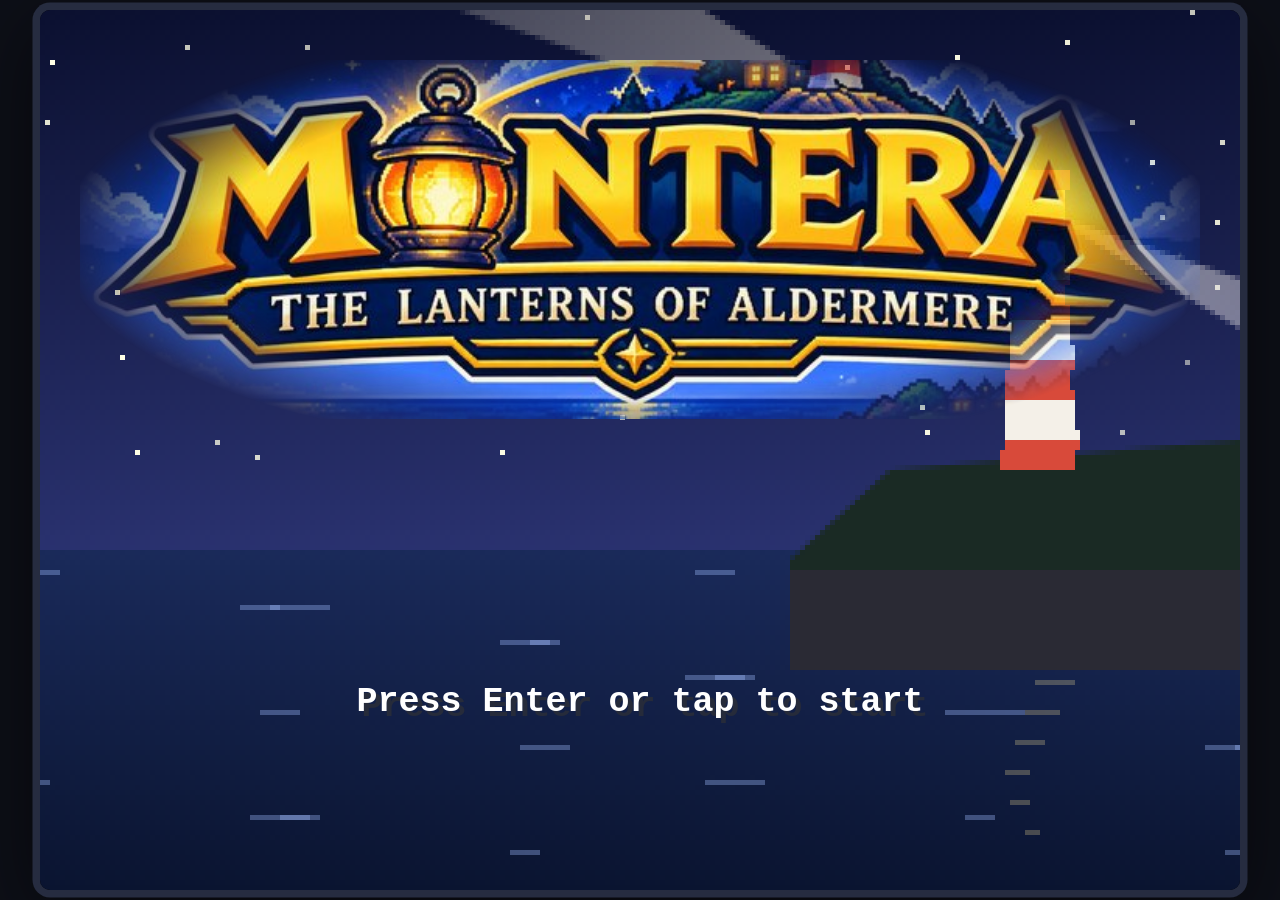
==== commit b3cbbbbf: "Tidy save sharing code Co-Authored-By: Claude Opus 5.5 <noreply@anthropic.com> Claude-Session: https" ====
--- a/index.html
+++ b/index.html
@@ -11101,7 +11101,7 @@
         const a = h('a', 'btn', 'Download file'); a.href = URL.createObjectURL(blob); a.download = fname;
         a.addEventListener('click', () => { msg.textContent = 'Downloading. Look in your Downloads (on iPhone: Files, then Downloads).'; Sound.sfx('confirm'); });
         row.appendChild(a);
-        let file = null; try { file = new File([text], fname, { type: 'application/octet-stream' }); } catch { file = null; }
+        let file = null; try { file = new window.File([text], fname, { type: 'application/octet-stream' }); } catch { file = null; }
         if (navigator.share && file && (!navigator.canShare || navigator.canShare({ files: [file] }))) {
           btn('Share', () => { navigator.share({ files: [file], title: 'Montera save' }).then(() => { msg.textContent = 'Shared!'; }, () => {}); });
         }
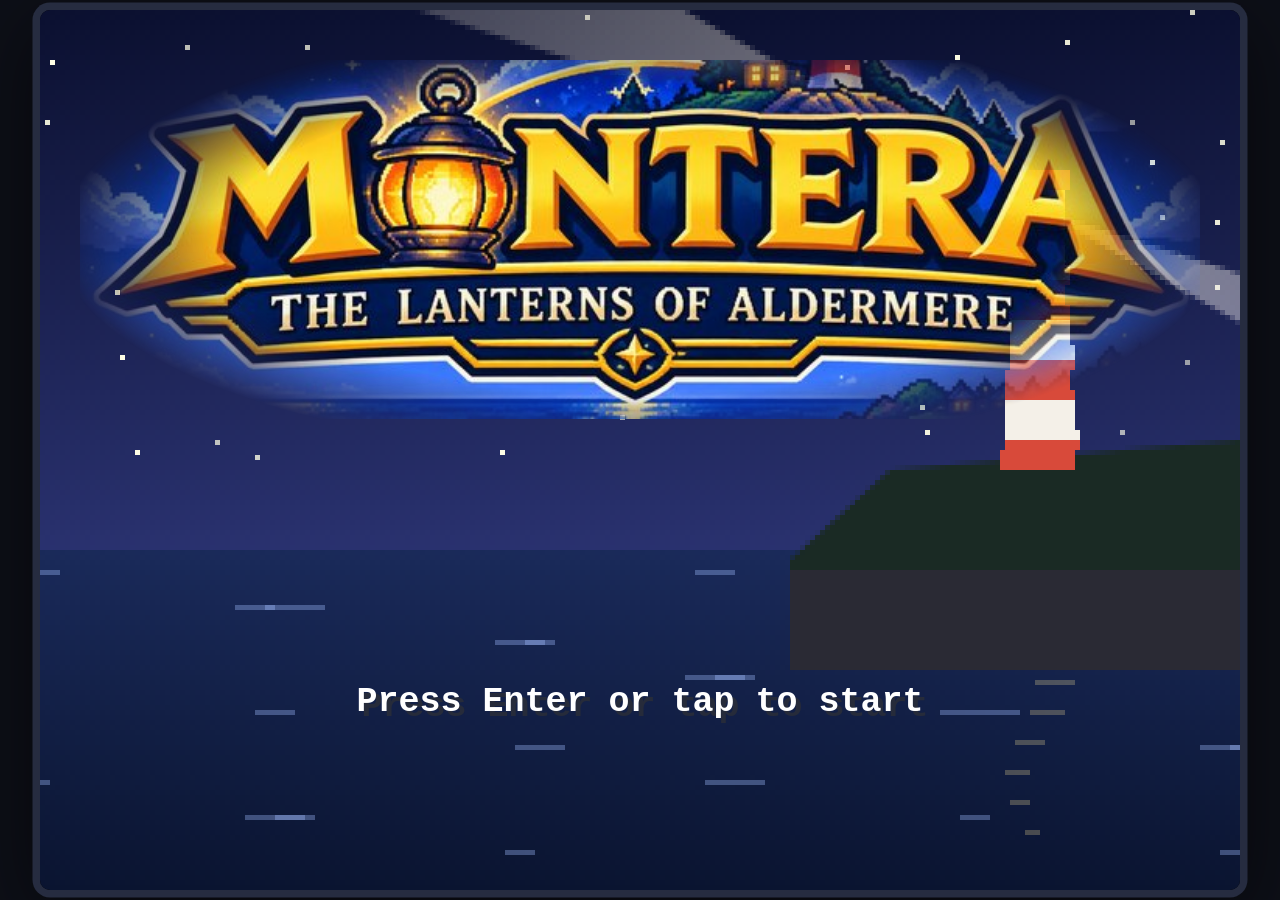
==== commit 27a68ed5: "Unique Wildmon designs and names, water Wildmon only in water Co-Authored-By: Claude Opus 5.5 <norep" ====
--- a/index.html
+++ b/index.html
@@ -1588,164 +1588,124 @@
 DATA.species = {
   mossling: SP({ n: 1, name: 'Mossling', types: ['grass'], base: [50, 48, 62, 42, 62, 54], growth: 'mslow', catch: 45, exp: 64, rarity: 'rare', line: 'mossling',
     evo: [{ to: 'thornback', lv: 16 }], moves: [[1, 'tackle'], [1, 'growl'], [7, 'absorb'], [10, 'vine_whip'], [13, 'rootwall'], [17, 'stun_spore'], [21, 'mega_drain'], [26, 'razor_leaf']],
-    habitat: "Professor Thorne's lab", desc: 'A tortoise cub that naps in sunbeams. The sapling on its shell grows a little each time it wins a battle.',
-    art: { plan: 'quad', c: '#7cb86a', c2: '#8a6a3a', b: '#e8e0a8', s: 0.72, ear: 'none', tail: 'none', head: 1.1, legs: 'short', extra: ['shell', 'sapling'], eye: 'cute' } }),
+    habitat: "Professor Thorne's lab", desc: 'A tortoise cub that naps in sunbeams. The sapling on its shell grows a little each time it wins a battle.' }),
   thornback: SP({ n: 2, name: 'Thornback', types: ['grass'], base: [65, 62, 80, 52, 78, 68], growth: 'mslow', catch: 45, exp: 142, rarity: 'rare', line: 'mossling',
     evo: [{ to: 'bastionoak', lv: 36 }], moves: [[1, 'tackle'], [1, 'growl'], [7, 'absorb'], [10, 'vine_whip'], [13, 'rootwall'], [18, 'stun_spore'], [22, 'mega_drain'], [28, 'razor_leaf'], [33, 'rock_tomb']],
-    habitat: 'Evolves from Mossling', desc: 'Its shell has sprouted a thicket of thorns. It shelters smaller Wildmon among the brambles.',
-    art: { plan: 'quad', c: '#5ea050', c2: '#7a5a30', b: '#e0d898', s: 0.9, ear: 'none', tail: 'none', head: 1, legs: 'short', extra: ['shell', 'spikes', 'sapling'], eye: 'calm' } }),
+    habitat: 'Evolves from Mossling', desc: 'Its shell has sprouted a thicket of thorns. It shelters smaller Wildmon among the brambles.' }),
   bastionoak: SP({ n: 3, name: 'Bastionoak', types: ['grass', 'rock'], base: [90, 82, 110, 68, 100, 80], growth: 'mslow', catch: 45, exp: 236, rarity: 'rare', line: 'mossling',
     evo: [], moves: [[1, 'tackle'], [1, 'rootwall'], [10, 'vine_whip'], [22, 'mega_drain'], [28, 'razor_leaf'], [33, 'rock_tomb'], [36, 'iron_defense'], [44, 'body_slam']],
-    habitat: 'Evolves from Thornback', desc: 'An ancient oak grows from its stone shell. Villages once built their halls beside sleeping Bastionoak.',
-    art: { plan: 'quad', c: '#6a8a5a', c2: '#8a8070', b: '#d8d0a0', s: 1.15, ear: 'none', tail: 'none', head: 0.9, legs: 'short', extra: ['shell', 'crown'], eye: 'calm' } }),
+    habitat: 'Evolves from Thornback', desc: 'An ancient oak grows from its stone shell. Villages once built their halls beside sleeping Bastionoak.' }),
   firecub: SP({ n: 4, name: 'Firecub', types: ['fire'], base: [42, 58, 40, 55, 44, 70], growth: 'mslow', catch: 45, exp: 62, rarity: 'rare', line: 'firecub',
     evo: [{ to: 'cinderclaw', lv: 16 }], moves: [[1, 'scratch'], [1, 'growl'], [7, 'ember'], [10, 'quick_attack'], [13, 'ashen_pounce'], [17, 'bite'], [21, 'fire_fang'], [26, 'flame_burst']],
-    habitat: "Professor Thorne's lab", desc: 'A bobcat kit with an ember for a tail. When it is happy, the ember crackles like a tiny campfire.',
-    art: { plan: 'quad', c: '#e8843a', c2: '#ffd04a', b: '#fff0d0', s: 0.66, ear: 'point', tail: 'flame', head: 1.25, legs: 'short', eye: 'cute' } }),
+    habitat: "Professor Thorne's lab", desc: 'A bobcat kit with an ember for a tail. When it is happy, the ember crackles like a tiny campfire.' }),
   cinderclaw: SP({ n: 5, name: 'Cinderclaw', types: ['fire'], base: [58, 82, 52, 68, 55, 90], growth: 'mslow', catch: 45, exp: 142, rarity: 'rare', line: 'firecub',
     evo: [{ to: 'infernyx', lv: 36 }], moves: [[1, 'scratch'], [1, 'ember'], [10, 'quick_attack'], [13, 'ashen_pounce'], [18, 'bite'], [22, 'fire_fang'], [28, 'flame_burst'], [34, 'shadow_swipe']],
-    habitat: 'Evolves from Firecub', desc: 'A lean lynx trailing smoke. It stalks through dry grass without leaving a single scorch mark.',
-    art: { plan: 'quad', c: '#d8642a', c2: '#ffb030', b: '#f8d8b0', s: 0.9, ear: 'tuft', tail: 'flame', head: 1, legs: 'long', eye: 'sharp', extra: ['stripes'] } }),
+    habitat: 'Evolves from Firecub', desc: 'A lean lynx trailing smoke. It stalks through dry grass without leaving a single scorch mark.' }),
   infernyx: SP({ n: 6, name: 'Infernyx', types: ['fire', 'dark'], base: [76, 110, 68, 90, 70, 120], growth: 'mslow', catch: 45, exp: 240, rarity: 'rare', line: 'firecub',
     evo: [], moves: [[1, 'ashen_pounce'], [1, 'shadow_swipe'], [18, 'bite'], [22, 'fire_fang'], [28, 'flame_burst'], [36, 'will_o'], [42, 'body_slam']],
-    habitat: 'Evolves from Cinderclaw', desc: 'A black panther whose flames burn dark at the core. Its roar can be heard across the Glasswater Sound.',
-    art: { plan: 'quad', c: '#30283a', c2: '#e8403a', b: '#5a4a60', s: 1.12, ear: 'point', tail: 'flame', head: 0.95, legs: 'long', eye: 'sharp', extra: ['mane'] } }),
+    habitat: 'Evolves from Cinderclaw', desc: 'A black panther whose flames burn dark at the core. Its roar can be heard across the Glasswater Sound.' }),
   puddlepup: SP({ n: 7, name: 'Puddlepup', types: ['water'], base: [52, 56, 52, 48, 50, 56], growth: 'mslow', catch: 45, exp: 63, rarity: 'rare', line: 'puddlepup',
     evo: [{ to: 'brinehound', lv: 16 }], moves: [[1, 'tackle'], [1, 'tail_whip'], [7, 'water_gun'], [10, 'bubble'], [13, 'tide_rally'], [17, 'aqua_jet'], [21, 'brine_bite'], [26, 'bubble_beam']],
-    habitat: "Professor Thorne's lab", desc: 'An otter-hound pup that slaps puddles to make friends. It shakes itself dry right next to you.',
-    art: { plan: 'quad', c: '#4a9ae0', c2: '#a8dcf8', b: '#e8f4ff', s: 0.7, ear: 'round', tail: 'fluff', head: 1.2, legs: 'short', eye: 'cute' } }),
+    habitat: "Professor Thorne's lab", desc: 'An otter-hound pup that slaps puddles to make friends. It shakes itself dry right next to you.' }),
   brinehound: SP({ n: 8, name: 'Brinehound', types: ['water'], base: [70, 74, 66, 60, 62, 73], growth: 'mslow', catch: 45, exp: 142, rarity: 'rare', line: 'puddlepup',
     evo: [{ to: 'abyssmaul', lv: 36 }], moves: [[1, 'tackle'], [1, 'water_gun'], [13, 'tide_rally'], [18, 'aqua_jet'], [22, 'brine_bite'], [28, 'bubble_beam'], [32, 'rock_smash'], [36, 'headbutt']],
-    habitat: 'Evolves from Puddlepup', desc: 'A barrel-chested sea dog. Fishing crews keep one aboard to warn of storms.',
-    art: { plan: 'quad', c: '#3a7ac8', c2: '#8ac8f0', b: '#d8ecff', s: 0.95, ear: 'fin', tail: 'fluff', head: 1, legs: 'short', eye: 'calm' } }),
+    habitat: 'Evolves from Puddlepup', desc: 'A barrel-chested sea dog. Fishing crews keep one aboard to warn of storms.' }),
   abyssmaul: SP({ n: 9, name: 'Abyssmaul', types: ['water', 'fighting'], base: [95, 108, 85, 72, 80, 90], growth: 'mslow', catch: 45, exp: 239, rarity: 'rare', line: 'puddlepup',
     evo: [], moves: [[1, 'tide_rally'], [1, 'rock_smash'], [22, 'brine_bite'], [28, 'bubble_beam'], [36, 'bulk_up'], [40, 'low_kick'], [44, 'body_slam']],
-    habitat: 'Evolves from Brinehound', desc: 'A deep-sea brawler with barnacle knuckles. It trains by punching waves until they break.',
-    art: { plan: 'biped', c: '#2a5aa0', c2: '#e0e8f0', b: '#9ac8f0', s: 1.1, ear: 'fin', eye: 'sharp', extra: ['fins', 'barnacles'] } }),
+    habitat: 'Evolves from Brinehound', desc: 'A deep-sea brawler with barnacle knuckles. It trains by punching waves until they break.' }),
   burrowbit: SP({ n: 10, name: 'Burrowbit', types: ['normal'], base: [38, 44, 36, 28, 34, 62], growth: 'medium', catch: 255, exp: 50, rarity: 'common', line: 'burrowbit',
     evo: [{ to: 'warrenbuck', lv: 18 }], moves: [[1, 'tackle'], [1, 'tail_whip'], [5, 'quick_attack'], [9, 'mud_slap'], [13, 'headbutt'], [17, 'dig_claw']],
-    habitat: 'Route 1 tall grass', desc: 'A round little rabbit that digs a new burrow every night. It is never far from a clover patch.',
-    art: { plan: 'quad', c: '#c8a070', c2: '#f4e0c8', b: '#fff4e8', s: 0.6, ear: 'long', tail: 'puff', head: 1.25, legs: 'short', eye: 'cute' } }),
+    habitat: 'Route 1 tall grass', desc: 'A round little rabbit that digs a new burrow every night. It is never far from a clover patch.' }),
   warrenbuck: SP({ n: 11, name: 'Warrenbuck', types: ['normal'], base: [68, 78, 58, 44, 58, 94], growth: 'medium', catch: 120, exp: 145, rarity: 'uncommon', line: 'burrowbit',
     evo: [], moves: [[1, 'quick_attack'], [1, 'mud_slap'], [13, 'headbutt'], [18, 'dig_claw'], [24, 'bite'], [30, 'body_slam']],
-    habitat: 'Evolves from Burrowbit', desc: 'The warden of a whole warren. Its stamping feet can be heard a field away.',
-    art: { plan: 'quad', c: '#a87a50', c2: '#e8d0b0', b: '#f8ecd8', s: 0.9, ear: 'long', tail: 'puff', head: 1, legs: 'long', eye: 'sharp', extra: ['horn'] } }),
+    habitat: 'Evolves from Burrowbit', desc: 'The warden of a whole warren. Its stamping feet can be heard a field away.' }),
   twigwing: SP({ n: 12, name: 'Twigwing', types: ['air', 'normal'], base: [40, 45, 38, 32, 34, 58], growth: 'mslow', catch: 255, exp: 50, rarity: 'common', line: 'twigwing',
     evo: [{ to: 'gustfinch', lv: 17 }], moves: [[1, 'peck'], [1, 'growl'], [5, 'gust'], [9, 'quick_attack'], [14, 'wing_attack']],
-    habitat: 'Route 1 tall grass', desc: 'A sparrow that builds nests from twigs it steals off garden fences.',
-    art: { plan: 'bird', c: '#a07850', c2: '#e8c898', b: '#f4e4c8', s: 0.6, eye: 'cute', beak: '#f0b030' } }),
+    habitat: 'Route 1 tall grass', desc: 'A sparrow that builds nests from twigs it steals off garden fences.' }),
   gustfinch: SP({ n: 13, name: 'Gustfinch', types: ['air', 'normal'], base: [60, 62, 55, 45, 50, 78], growth: 'mslow', catch: 120, exp: 122, rarity: 'uncommon', line: 'twigwing',
     evo: [{ to: 'tempestral', lv: 36 }], moves: [[1, 'peck'], [1, 'gust'], [9, 'quick_attack'], [14, 'wing_attack'], [21, 'headbutt']],
-    habitat: 'Evolves from Twigwing', desc: 'It rides the sea breeze for hours without flapping once.',
-    art: { plan: 'bird', c: '#7a6a5a', c2: '#d85a3a', b: '#f0dcc0', s: 0.85, eye: 'sharp', beak: '#f0b030', extra: ['crest'] } }),
+    habitat: 'Evolves from Twigwing', desc: 'It rides the sea breeze for hours without flapping once.' }),
   tempestral: SP({ n: 14, name: 'Tempestral', types: ['air'], base: [80, 90, 72, 60, 68, 104], growth: 'mslow', catch: 45, exp: 216, rarity: 'rare', line: 'twigwing',
     evo: [], moves: [[1, 'wing_attack'], [1, 'quick_attack'], [21, 'headbutt'], [36, 'body_slam']],
-    habitat: 'Evolves from Gustfinch', desc: 'A storm-hawk that dives through lightning. Sailors take its cry as a sign to turn for home.',
-    art: { plan: 'bird', c: '#3a4a6a', c2: '#f0d040', b: '#c8d4e8', s: 1.1, eye: 'sharp', beak: '#f0d040', extra: ['crest'] } }),
+    habitat: 'Evolves from Gustfinch', desc: 'A storm-hawk that dives through lightning. Sailors take its cry as a sign to turn for home.' }),
   grubble: SP({ n: 15, name: 'Grubble', types: ['grass'], base: [42, 30, 38, 22, 26, 40], growth: 'fast', catch: 255, exp: 39, rarity: 'common', line: 'grubble',
     evo: [{ to: 'silkcase', lv: 7 }], moves: [[1, 'tackle'], [1, 'harden']],
-    habitat: 'Route 1 tall grass', desc: 'A plump caterpillar that eats twice its weight in clover each day.',
-    art: { plan: 'worm', c: '#8ac850', c2: '#f0d040', b: '#d8f0a0', s: 0.75, eye: 'cute' } }),
+    habitat: 'Route 1 tall grass', desc: 'A plump caterpillar that eats twice its weight in clover each day.' }),
   silkcase: SP({ n: 16, name: 'Silkcase', types: ['grass'], base: [48, 22, 62, 26, 40, 22], growth: 'fast', catch: 120, exp: 72, rarity: 'common', line: 'grubble',
     evo: [{ to: 'lumoth', lv: 10 }], moves: [[1, 'harden'], [7, 'harden']],
-    habitat: 'Evolves from Grubble', desc: 'Wrapped in glowing silk, it waits. If you listen closely, you can hear it humming.',
-    art: { plan: 'blob', c: '#d8e0b0', c2: '#f8f8d8', b: '#ffffff', s: 0.75, eye: 'calm', extra: ['cocoon'] } }),
+    habitat: 'Evolves from Grubble', desc: 'Wrapped in glowing silk, it waits. If you listen closely, you can hear it humming.' }),
   lumoth: SP({ n: 17, name: 'Lumoth', types: ['light', 'air'], base: [62, 40, 52, 85, 76, 80], growth: 'fast', catch: 45, exp: 178, rarity: 'uncommon', line: 'grubble',
     evo: [], moves: [[1, 'gust'], [1, 'glimmer'], [10, 'stun_spore'], [13, 'sleep_powder'], [16, 'dazzle'], [20, 'confusion'], [26, 'radiant_pulse']],
-    habitat: 'Evolves from Silkcase', desc: 'A moth whose wings glow like lantern glass. Swarms of them were once mistaken for falling stars.',
-    art: { plan: 'moth', c: '#f0e8c0', c2: '#f8c040', b: '#ffffff', s: 0.95, eye: 'cute' } }),
+    habitat: 'Evolves from Silkcase', desc: 'A moth whose wings glow like lantern glass. Swarms of them were once mistaken for falling stars.' }),
   zappik: SP({ n: 18, name: 'Zappik', types: ['electric'], base: [38, 42, 34, 58, 42, 76], growth: 'medium', catch: 150, exp: 60, rarity: 'uncommon', line: 'zappik',
     evo: [{ to: 'joltfox', item: 'thunder_shard' }], moves: [[1, 'thundershock'], [1, 'growl'], [6, 'quick_attack'], [10, 'thunder_wave'], [15, 'spark'], [20, 'bite']],
-    habitat: 'Route 1 tall grass (uncommon)', desc: 'A fox kit whose fur crackles with static. It loves to sneak up and give you a tiny shock.',
-    art: { plan: 'quad', c: '#f0c830', c2: '#3a3a4a', b: '#fff4c0', s: 0.62, ear: 'point', tail: 'bolt', head: 1.25, legs: 'short', eye: 'cute' } }),
+    habitat: 'Route 1 tall grass (uncommon)', desc: 'A fox kit whose fur crackles with static. It loves to sneak up and give you a tiny shock.' }),
   joltfox: SP({ n: 19, name: 'Joltfox', types: ['electric'], base: [60, 65, 52, 95, 68, 110], growth: 'medium', catch: 75, exp: 170, rarity: 'rare', line: 'zappik',
     evo: [], moves: [[1, 'thundershock'], [1, 'spark'], [10, 'thunder_wave'], [20, 'bite']],
-    habitat: 'Evolves from Zappik with a Thunder Shard', desc: 'Its three tails store lightning. On stormy nights it races the thunder across the moors.',
-    art: { plan: 'quad', c: '#e8b020', c2: '#2a2a3a', b: '#fff0b0', s: 0.95, ear: 'point', tail: 'bolt', head: 1, legs: 'long', eye: 'sharp', extra: ['mane'] } }),
+    habitat: 'Evolves from Zappik with a Thunder Shard', desc: 'Its three tails store lightning. On stormy nights it races the thunder across the moors.' }),
   pebblin: SP({ n: 20, name: 'Pebblin', types: ['rock'], base: [42, 62, 78, 26, 36, 22], growth: 'mslow', catch: 200, exp: 60, rarity: 'common', line: 'pebblin',
     evo: [{ to: 'bouldrum', lv: 25 }], moves: [[1, 'tackle'], [1, 'harden'], [6, 'rock_throw'], [11, 'mud_slap'], [16, 'rock_tomb']],
-    habitat: 'Hollowpeak Cave', desc: 'A pebble that rolled away from home and never stopped. It is quite proud of how round it is.',
-    art: { plan: 'rock', c: '#9a9488', c2: '#6a6458', b: '#c8c0b0', s: 0.62, eye: 'cute' } }),
+    habitat: 'Hollowpeak Cave', desc: 'A pebble that rolled away from home and never stopped. It is quite proud of how round it is.' }),
   bouldrum: SP({ n: 21, name: 'Bouldrum', types: ['rock'], base: [62, 88, 105, 36, 50, 34], growth: 'mslow', catch: 120, exp: 137, rarity: 'uncommon', line: 'pebblin',
     evo: [{ to: 'cragmaw', rite: true }], moves: [[1, 'rock_throw'], [1, 'harden'], [16, 'rock_tomb'], [25, 'rock_smash'], [30, 'body_slam']],
-    habitat: 'Evolves from Pebblin', desc: 'It drums on its own chest to echo through the caves and find its friends.',
-    art: { plan: 'rock', c: '#8a8070', c2: '#5a5040', b: '#b8b0a0', s: 0.92, eye: 'sharp', extra: ['arms'] } }),
+    habitat: 'Evolves from Pebblin', desc: 'It drums on its own chest to echo through the caves and find its friends.' }),
   cragmaw: SP({ n: 22, name: 'Cragmaw', types: ['rock', 'earth'], base: [84, 120, 130, 50, 66, 40], growth: 'mslow', catch: 45, exp: 223, rarity: 'rare', line: 'pebblin',
     evo: [], moves: [[1, 'rock_tomb'], [1, 'dig_claw'], [30, 'body_slam'], [36, 'iron_defense']],
-    habitat: 'Evolves from Bouldrum by Rite of Passage', desc: 'A walking cliff with a cavernous jaw. It chews gravel to keep its teeth sharp.',
-    art: { plan: 'rock', c: '#7a6a5a', c2: '#3a3028', b: '#a89888', s: 1.15, eye: 'sharp', extra: ['arms', 'jaw'] } }),
+    habitat: 'Evolves from Bouldrum by Rite of Passage', desc: 'A walking cliff with a cavernous jaw. It chews gravel to keep its teeth sharp.' }),
   murkle: SP({ n: 23, name: 'Murkle', types: ['poison', 'water'], base: [55, 42, 46, 52, 52, 33], growth: 'medium', catch: 190, exp: 65, rarity: 'common', line: 'murkle',
     evo: [{ to: 'bogmire', lv: 30 }], moves: [[1, 'poison_sting'], [1, 'bubble'], [8, 'smog'], [12, 'acid'], [18, 'mud_shot'], [24, 'bubble_beam']],
-    habitat: 'Ponds (fishing)', desc: 'A slimy pond-blob that soaks up muck. Ponds with Murkle in them are always crystal clear.',
-    art: { plan: 'blob', c: '#8a5ab0', c2: '#5ac8a0', b: '#c8a0e0', s: 0.66, eye: 'sleepy', extra: ['drop'] } }),
+    habitat: 'Ponds (fishing)', desc: 'A slimy pond-blob that soaks up muck. Ponds with Murkle in them are always crystal clear.' }),
   bogmire: SP({ n: 24, name: 'Bogmire', types: ['poison', 'water'], base: [88, 70, 74, 82, 80, 46], growth: 'medium', catch: 75, exp: 160, rarity: 'uncommon', line: 'murkle',
     evo: [], moves: [[1, 'smog'], [1, 'acid'], [18, 'mud_shot'], [24, 'bubble_beam'], [30, 'body_slam']],
-    habitat: 'Evolves from Murkle', desc: 'A heaving marsh-spirit. Lost travellers in Saltmere swear it has led them home.',
-    art: { plan: 'blob', c: '#6a4a90', c2: '#4ab088', b: '#a888c8', s: 1.05, eye: 'sleepy', extra: ['drop', 'arms'] } }),
+    habitat: 'Evolves from Murkle', desc: 'A heaving marsh-spirit. Lost travellers in Saltmere swear it has led them home.' }),
   wispet: SP({ n: 25, name: 'Wispet', types: ['ghost'], base: [36, 34, 32, 62, 48, 58], growth: 'mslow', catch: 120, exp: 62, rarity: 'uncommon', line: 'wispet',
     evo: [{ to: 'lanternwisp', lv: 28 }], moves: [[1, 'lick'], [1, 'confuse_ray'], [8, 'night_shade'], [14, 'hypnosis'], [20, 'shadow_swipe']],
-    habitat: 'Route 1 at night', desc: 'A drifting wisp that follows lights it likes. It is harmless, just very curious.',
-    art: { plan: 'wisp', c: '#a8a0e0', c2: '#e0e8ff', b: '#d8d4f8', s: 0.66, eye: 'cute' } }),
+    habitat: 'Route 1 at night', desc: 'A drifting wisp that follows lights it likes. It is harmless, just very curious.' }),
   lanternwisp: SP({ n: 26, name: 'Lanternwisp', types: ['ghost', 'light'], base: [52, 44, 46, 88, 70, 80], growth: 'mslow', catch: 45, exp: 150, rarity: 'rare', line: 'wispet',
     evo: [{ to: 'gloamshade', item: 'dusk_shard' }], moves: [[1, 'night_shade'], [1, 'glimmer'], [14, 'hypnosis'], [20, 'shadow_swipe'], [28, 'radiant_pulse']],
-    habitat: 'Evolves from Wispet', desc: 'It carries a flame inside its body like a lantern. Old sailors called them harbour-ghosts.',
-    art: { plan: 'wisp', c: '#8a80c8', c2: '#ffe080', b: '#c8c0f0', s: 0.92, eye: 'cute', extra: ['core'] } }),
+    habitat: 'Evolves from Wispet', desc: 'It carries a flame inside its body like a lantern. Old sailors called them harbour-ghosts.' }),
   gloamshade: SP({ n: 27, name: 'Gloamshade', types: ['ghost', 'light'], base: [66, 60, 60, 115, 90, 99], growth: 'mslow', catch: 45, exp: 225, rarity: 'rare', line: 'wispet',
     evo: [], moves: [[1, 'radiant_pulse'], [1, 'confuse_ray'], [20, 'shadow_swipe'], [30, 'hypnosis']],
-    habitat: 'Evolves from Lanternwisp with a Dusk Shard', desc: 'A tall shade cloaked in twilight. Its lantern-heart burns brightest when its trainer is afraid.',
-    art: { plan: 'wisp', c: '#4a3a70', c2: '#ffc860', b: '#8a78b0', s: 1.15, eye: 'sharp', extra: ['core', 'arms', 'hood'] } }),
+    habitat: 'Evolves from Lanternwisp with a Dusk Shard', desc: 'A tall shade cloaked in twilight. Its lantern-heart burns brightest when its trainer is afraid.' }),
   fawnlight: SP({ n: 28, name: 'Fawnlight', types: ['light'], base: [48, 46, 42, 50, 50, 64], growth: 'medium', catch: 45, exp: 70, rarity: 'veryrare', line: 'fawnlight',
     evo: [{ to: 'solstag', item: 'sun_shard' }, { to: 'noxstag', bond: 220, time: 'night' }], moves: [[1, 'tackle'], [1, 'glimmer'], [6, 'quick_attack'], [11, 'dazzle'], [16, 'headbutt'], [22, 'radiant_pulse']],
-    habitat: 'Route 1 tall grass (very rare)', desc: 'A fawn with dapples that glow at dusk. What it grows into depends on the life it leads.',
-    art: { plan: 'quad', c: '#d8a868', c2: '#fff4c0', b: '#fff8e8', s: 0.72, ear: 'round', tail: 'puff', head: 1.1, legs: 'long', eye: 'cute', extra: ['spots'] } }),
+    habitat: 'Route 1 tall grass (very rare)', desc: 'A fawn with dapples that glow at dusk. What it grows into depends on the life it leads.' }),
   solstag: SP({ n: 29, name: 'Solstag', types: ['light', 'fire'], base: [78, 90, 70, 95, 75, 92], growth: 'medium', catch: 45, exp: 184, rarity: 'veryrare', line: 'fawnlight',
     evo: [], moves: [[1, 'glimmer'], [1, 'ember'], [16, 'headbutt'], [22, 'radiant_pulse'], [28, 'flame_burst']],
-    habitat: 'Evolves from Fawnlight with a Sun Shard', desc: 'Its antlers hold the noon sun. Fields it walks through ripen a week early.',
-    art: { plan: 'quad', c: '#e8b040', c2: '#fff0a0', b: '#fff4d0', s: 1.08, ear: 'round', tail: 'puff', head: 0.95, legs: 'long', eye: 'calm', extra: ['antlers-sun'] } }),
+    habitat: 'Evolves from Fawnlight with a Sun Shard', desc: 'Its antlers hold the noon sun. Fields it walks through ripen a week early.' }),
   noxstag: SP({ n: 30, name: 'Noxstag', types: ['dark'], base: [78, 98, 72, 82, 80, 90], growth: 'medium', catch: 45, exp: 184, rarity: 'veryrare', line: 'fawnlight',
     evo: [], moves: [[1, 'bite'], [1, 'dazzle'], [16, 'headbutt'], [22, 'shadow_swipe'], [28, 'confuse_ray']],
-    habitat: 'Evolves from Fawnlight with deep trust, at night', desc: 'A midnight stag crowned with a silver crescent. It guards those who are kind to it.',
-    art: { plan: 'quad', c: '#3a3a5a', c2: '#d8e0f8', b: '#5a5a7a', s: 1.08, ear: 'round', tail: 'puff', head: 0.95, legs: 'long', eye: 'sharp', extra: ['antlers-moon', 'spots'] } }),
+    habitat: 'Evolves from Fawnlight with deep trust, at night', desc: 'A midnight stag crowned with a silver crescent. It guards those who are kind to it.' }),
   shellsnip: SP({ n: 31, name: 'Shellsnip', types: ['water', 'rock'], base: [40, 64, 68, 30, 36, 42], growth: 'medium', catch: 190, exp: 62, rarity: 'common', line: 'shellsnip',
     evo: [{ to: 'reefclamp', lv: 33 }], moves: [[1, 'scratch'], [1, 'harden'], [6, 'bubble'], [11, 'rock_throw'], [16, 'metal_claw'], [22, 'brine_bite']],
-    habitat: 'Emberlow sea (fishing)', desc: 'A beach crab that snips at anything shiny. It hoards Sea Glass in its burrow.',
-    art: { plan: 'crab', c: '#e86a4a', c2: '#f4c0a0', b: '#fbe0d0', s: 0.66, eye: 'cute' } }),
+    habitat: 'Emberlow sea (fishing)', desc: 'A beach crab that snips at anything shiny. It hoards Sea Glass in its burrow.' }),
   reefclamp: SP({ n: 32, name: 'Reefclamp', types: ['water', 'rock'], base: [62, 98, 108, 52, 62, 58], growth: 'medium', catch: 75, exp: 165, rarity: 'uncommon', line: 'shellsnip',
     evo: [], moves: [[1, 'brine_bite'], [1, 'metal_claw'], [22, 'rock_tomb'], [33, 'iron_defense']],
-    habitat: 'Evolves from Shellsnip', desc: 'Its claws can crack ship timbers. Divers leave it alone and it leaves them alone.',
-    art: { plan: 'crab', c: '#c84a3a', c2: '#e8b090', b: '#f4d0c0', s: 1.05, eye: 'sharp', extra: ['spikes'] } }),
+    habitat: 'Evolves from Shellsnip', desc: 'Its claws can crack ship timbers. Divers leave it alone and it leaves them alone.' }),
   molekin: SP({ n: 33, name: 'Molekin', types: ['earth'], base: [50, 58, 46, 26, 38, 40], growth: 'medium', catch: 190, exp: 58, rarity: 'common', line: 'molekin',
     evo: [{ to: 'tunnelord', lv: 34 }], moves: [[1, 'scratch'], [1, 'mud_slap'], [8, 'dig_claw'], [14, 'rock_smash'], [20, 'mud_shot']],
-    habitat: 'Hollowpeak Cave', desc: 'A velvet mole with shovel paws. It surfaces to sniff the air, then vanishes again.',
-    art: { plan: 'quad', c: '#6a5a70', c2: '#f0c0c8', b: '#9a8aa0', s: 0.64, ear: 'none', tail: 'thin', head: 1.15, legs: 'short', eye: 'sleepy', extra: ['claws', 'nose'] } }),
+    habitat: 'Hollowpeak Cave', desc: 'A velvet mole with shovel paws. It surfaces to sniff the air, then vanishes again.' }),
   tunnelord: SP({ n: 34, name: 'Tunnelord', types: ['earth', 'steel'], base: [80, 98, 78, 42, 60, 62], growth: 'medium', catch: 75, exp: 166, rarity: 'uncommon', line: 'molekin',
     evo: [], moves: [[1, 'dig_claw'], [1, 'metal_claw'], [20, 'mud_shot'], [34, 'iron_defense']],
-    habitat: 'Evolves from Molekin', desc: 'Its steel snout bores through bedrock. Miners follow its tunnels to find new seams.',
-    art: { plan: 'quad', c: '#5a4a60', c2: '#b8c0d0', b: '#8a7a90', s: 0.98, ear: 'none', tail: 'thin', head: 1, legs: 'short', eye: 'sleepy', extra: ['claws', 'drill'] } }),
+    habitat: 'Evolves from Molekin', desc: 'Its steel snout bores through bedrock. Miners follow its tunnels to find new seams.' }),
   shadepaw: SP({ n: 35, name: 'Shadepaw', types: ['dark'], base: [42, 58, 40, 38, 40, 72], growth: 'medium', catch: 150, exp: 62, rarity: 'uncommon', line: 'shadepaw',
     evo: [{ to: 'nightprowl', lv: 30, time: 'night' }], moves: [[1, 'scratch'], [1, 'growl'], [6, 'bite'], [11, 'quick_attack'], [17, 'shadow_swipe'], [23, 'confuse_ray']],
-    habitat: 'Route 1 at night', desc: 'A cat that prowls only after dark. Its eyes are the last thing you notice.',
-    art: { plan: 'quad', c: '#3a3448', c2: '#f0e060', b: '#5a5468', s: 0.66, ear: 'point', tail: 'thin', head: 1.2, legs: 'short', eye: 'glow' } }),
+    habitat: 'Route 1 at night', desc: 'A cat that prowls only after dark. Its eyes are the last thing you notice.' }),
   nightprowl: SP({ n: 36, name: 'Nightprowl', types: ['dark'], base: [68, 94, 62, 58, 62, 106], growth: 'medium', catch: 75, exp: 168, rarity: 'rare', line: 'shadepaw',
     evo: [], moves: [[1, 'bite'], [1, 'shadow_swipe'], [23, 'confuse_ray'], [30, 'body_slam']],
-    habitat: 'Evolves from Shadepaw at night', desc: 'A silent hunter of the moors. It walks in the shadows of other people\'s lanterns.',
-    art: { plan: 'quad', c: '#2a2438', c2: '#f0e060', b: '#48405a', s: 1.02, ear: 'tuft', tail: 'thin', head: 0.95, legs: 'long', eye: 'glow', extra: ['stripes'] } }),
+    habitat: 'Evolves from Shadepaw at night', desc: 'A silent hunter of the moors. It walks in the shadows of other people\'s lanterns.' }),
   flopfin: SP({ n: 37, name: 'Flopfin', types: ['water'], base: [30, 26, 34, 20, 30, 62], growth: 'slow', catch: 255, exp: 30, rarity: 'common', line: 'flopfin',
     evo: [{ to: 'gyrefin', lv: 20 }], moves: [[1, 'splash'], [10, 'tackle'], [15, 'aqua_jet']],
-    habitat: 'Any water (fishing)', desc: 'Famously useless. Yet every Gyrefin that ever crossed the Sound started out as one.',
-    art: { plan: 'fish', c: '#e8a040', c2: '#f8e0a0', b: '#fff0d0', s: 0.66, eye: 'cute' } }),
+    habitat: 'Any water (fishing)', desc: 'Famously useless. Yet every Gyrefin that ever crossed the Sound started out as one.' }),
   gyrefin: SP({ n: 38, name: 'Gyrefin', types: ['water', 'air'], base: [70, 84, 66, 60, 70, 92], growth: 'slow', catch: 45, exp: 170, rarity: 'uncommon', line: 'flopfin',
     evo: [], moves: [[1, 'aqua_jet'], [1, 'wing_attack'], [20, 'bite'], [25, 'brine_bite'], [32, 'bubble_beam']],
-    habitat: 'Evolves from Flopfin', desc: 'It skims across the waves on wing-fins and leaps clean over fishing boats.',
-    art: { plan: 'fish', c: '#3a8ad8', c2: '#f0f4ff', b: '#d8ecff', s: 1.0, eye: 'sharp', extra: ['wings'] } }),
+    habitat: 'Evolves from Flopfin', desc: 'It skims across the waves on wing-fins and leaps clean over fishing boats.' }),
   lumifin: SP({ n: 39, name: 'Lumifin', types: ['water', 'light'], base: [70, 40, 62, 88, 90, 70], growth: 'slow', catch: 25, exp: 190, rarity: 'veryrare', line: 'lumifin',
     evo: [], moves: [[1, 'water_gun'], [1, 'glimmer'], [10, 'dazzle'], [16, 'bubble_beam'], [22, 'radiant_pulse']],
-    habitat: 'Any water at night (very rare)', desc: 'A deep-water fish with a lantern lure. Fishermen say seeing one means a calm sea for a year.',
-    art: { plan: 'fish', c: '#2a4a8a', c2: '#ffe880', b: '#5a7ab8', s: 0.92, eye: 'cute', extra: ['lure'] } }),
-  kindlit: SP({ n: 40, name: 'Kindlit', types: ['fire', 'light'], base: [48, 40, 44, 80, 66, 72], growth: 'mslow', catch: 30, exp: 150, rarity: 'veryrare', line: 'kindlit',
+    habitat: 'Any water at night (very rare)', desc: 'A deep-water fish with a lantern lure. Fishermen say seeing one means a calm sea for a year.' }),
+  kindlit: SP({ n: 40, name: 'Candlit', types: ['fire', 'light'], base: [48, 40, 44, 80, 66, 72], growth: 'mslow', catch: 30, exp: 150, rarity: 'veryrare', line: 'kindlit',
     evo: [], moves: [[1, 'ember'], [1, 'glimmer'], [9, 'will_o'], [14, 'dazzle'], [20, 'flame_burst'], [26, 'radiant_pulse']],
-    habitat: 'Route 1 at night (very rare)', desc: 'A tiny flame spirit that sleeps in old lanterns. Legend says it is a spark of the first Beacon.',
-    art: { plan: 'blob', c: '#f0a040', c2: '#fff0a0', b: '#ffd890', s: 0.6, eye: 'cute', extra: ['flame'] } }),
+    habitat: 'Route 1 at night (very rare)', desc: 'A tiny flame spirit that sleeps in old lanterns. Legend says it is a spark of the first Beacon.' }),
 };
 DATA.speciesList = Object.keys(DATA.species).sort((a, b) => DATA.species[a].n - DATA.species[b].n);
 DATA.dexSize = 180;
@@ -1879,241 +1839,6 @@
     const key = `${sp}|${opt.back ? 1 : 0}|${opt.blink ? 1 : 0}|${opt.lustre ? 1 : 0}|${opt.mark || ''}|${opt.sil ? 1 : 0}`;
     let c = this.cache.get(key); if (c) return c;
     c = this.render(DATA.species[sp], opt); this.cache.set(key, c); return c;
-  },
-  render(s, opt) {
-    const W = 48, H = 48;
-    let a = Object.assign({}, s.art);
-    if (opt.lustre) { const sh = (s.n * 47) % 120 + 120; a.c = hueShift(a.c, sh); a.c2 = hueShift(a.c2, sh * 0.6); a.b = hueShift(a.b, sh); }
-    const P = new Array(W * H).fill(null), ID = new Int16Array(W * H).fill(-1);
-    let nid = 0;
-    const put = (x, y, col, id) => { x = Math.round(x); y = Math.round(y); if (x < 0 || y < 0 || x >= W || y >= H) return; P[y * W + x] = col; ID[y * W + x] = id; };
-    const ell = (cx, cy, rx, ry, col, o = {}) => {
-      const id = nid++; if (rx < 0.6 || ry < 0.6) return;
-      for (let y = Math.floor(cy - ry - 1); y <= cy + ry + 1; y++) for (let x = Math.floor(cx - rx - 1); x <= cx + rx + 1; x++) {
-        const nx = (x + 0.5 - cx) / rx, ny = (y + 0.5 - cy) / ry, d = nx * nx + ny * ny; if (d > 1) continue;
-        let c = col;
-        if (!o.flat) { const L = -nx * 0.55 - ny * 0.85; if (L > 0.62) c = shade(col, 0.28); else if (L < -0.5) c = shade(col, -0.22); }
-        const prev = ID[y * W + x];
-        if (!o.noEdge && prev >= 0 && d > 1 - 2.2 / Math.min(rx, ry)) c = shade(col, -0.42);
-        put(x, y, c, id);
-      }
-    };
-    const tri = (pts, col, o = {}) => {
-      const id = nid++; const [A, B, C] = pts;
-      const xs = pts.map((p) => p[0]), ys = pts.map((p) => p[1]);
-      const area = (p, q, r) => (q[0] - p[0]) * (r[1] - p[1]) - (q[1] - p[1]) * (r[0] - p[0]);
-      for (let y = Math.floor(Math.min(...ys)); y <= Math.max(...ys); y++) for (let x = Math.floor(Math.min(...xs)); x <= Math.max(...xs); x++) {
-        const p = [x + 0.5, y + 0.5]; const a1 = area(A, B, p), a2 = area(B, C, p), a3 = area(C, A, p);
-        if ((a1 >= 0 && a2 >= 0 && a3 >= 0) || (a1 <= 0 && a2 <= 0 && a3 <= 0)) { let c = col; if (!o.flat && y < (Math.min(...ys) + Math.max(...ys)) / 2 - 1) c = shade(col, 0.15); put(x, y, c, id); }
-      }
-    };
-    const rect = (x, y, w, h, col) => { const id = nid++; for (let j = 0; j < h; j++) for (let i = 0; i < w; i++) put(x + i, y + j, i === 0 ? shade(col, 0.12) : i === w - 1 ? shade(col, -0.2) : col, id); };
-    const px = (x, y, col) => put(x, y, col, nid++);
-    const eyes = [];
-    const eye = (x, y, big = 1) => eyes.push([x, y, big]);
-    const S = a.s || 1, GY = 45, back = !!opt.back;
-    const C = a.c, C2 = a.c2, B = a.b;
-
-    const flame = (x, y, sz, col1 = '#ff8a3a', col2 = '#ffe060') => {
-      tri([[x - sz * 0.6, y], [x + sz * 0.6, y], [x + sz * 0.15, y - sz * 1.7]], col1);
-      tri([[x - sz * 0.9, y + 1], [x - sz * 0.1, y], [x - sz * 0.7, y - sz * 1.1]], col1);
-      tri([[x - sz * 0.3, y], [x + sz * 0.35, y], [x, y - sz * 1.0]], col2, { flat: true });
-    };
-
-    switch (a.plan) {
-      case 'quad': {
-        const brx = 11 * S, bry = 7 * S, legH = (a.legs === 'long' ? 8 : 4) * S, cx = 26;
-        const bcy = GY - legH - bry + 2, hr = 7.5 * S * (a.head || 1);
-        const hx = cx - brx * 0.78, hy = bcy - bry * 0.55 - hr * 0.45;
-        const legW = Math.max(2, Math.round(3.4 * S));
-        // tail (behind)
-        const tx = cx + brx * 0.9, ty = bcy - bry * 0.35;
-        if (a.tail === 'flame') flame(tx + 3 * S, ty + 2 * S, 5 * S, a.c === '#30283a' ? '#e8403a' : '#ff8a3a', '#ffe060');
-        if (a.tail === 'fluff') ell(tx + 2 * S, ty, 4.5 * S, 3 * S, C2);
-        if (a.tail === 'puff') ell(tx + 1, ty + 1, 3 * S, 3 * S, C2);
-        if (a.tail === 'thin') { for (let i = 0; i < 10 * S; i++) px(tx + i * 0.8, ty - i * 0.45 - Math.sin(i / 3) * 2, shade(C, -0.1)); }
-        if (a.tail === 'bolt') { tri([[tx, ty + 2], [tx + 6 * S, ty - 2 * S], [tx + 3 * S, ty + 1]], C); tri([[tx + 3 * S, ty - 1], [tx + 9 * S, ty - 7 * S], [tx + 6 * S, ty - 2 * S]], C); tri([[tx + 7 * S, ty - 5 * S], [tx + 10 * S, ty - 11 * S], [tx + 9 * S, ty - 5 * S]], C2); }
-        // back legs
-        for (const fx of [0.62, 0.15]) rect(cx + brx * fx - legW / 2, bcy + bry * 0.4, legW, GY - (bcy + bry * 0.4), shade(C, -0.28));
-        // body
-        if (a.extra && a.extra.includes('shell')) { ell(cx, bcy + 1, brx, bry * 0.8, C); }
-        else ell(cx, bcy, brx, bry, C);
-        if (!back && !(a.extra && a.extra.includes('shell'))) ell(cx - brx * 0.25, bcy + bry * 0.45, brx * 0.55, bry * 0.42, B, { flat: true });
-        if (a.extra && a.extra.includes('shell')) {
-          ell(cx + 2 * S, bcy - bry * 0.35, brx * 1.02, bry * 1.05, C2);
-          const R = mulberry(7);
-          for (let i = 0; i < 9; i++) { const x = cx + 2 * S + (R() - 0.5) * brx * 1.3, y = bcy - bry * 0.35 + (R() - 0.6) * bry; ell(x, y, 2.2 * S, 1.6 * S, shade(C2, -0.15), { flat: true }); }
-          if (a.extra.includes('spikes')) for (let i = -2; i <= 2; i++) { const x = cx + 2 * S + i * brx * 0.38; const y = bcy - bry * 1.25 + Math.abs(i) * 2; tri([[x - 2.2 * S, y + 3], [x + 2.2 * S, y + 3], [x, y - 4 * S]], '#3a6a30'); }
-          if (a.extra.includes('sapling')) { rect(cx + 2 * S, bcy - bry * 1.4 - 5 * S, 1, 5 * S, '#6a4a2a'); ell(cx + 2 * S - 2.5 * S, bcy - bry * 1.4 - 5 * S, 2.8 * S, 1.6 * S, '#5ac040'); ell(cx + 2 * S + 2.5 * S, bcy - bry * 1.4 - 6 * S, 2.8 * S, 1.6 * S, '#6ad050'); }
-          if (a.extra.includes('crown')) { rect(cx + 2 * S - 1, bcy - bry * 1.3 - 8, 3, 9, '#6a4a2a'); ell(cx + 2 * S, bcy - bry * 1.3 - 13, 10 * S, 6.5 * S, '#4a9a3a'); ell(cx - 4 * S, bcy - bry * 1.3 - 14, 5 * S, 4 * S, '#5ab048'); ell(cx + 7 * S, bcy - bry * 1.3 - 12, 5 * S, 4 * S, '#3a8a30'); }
-        }
-        if (a.extra && a.extra.includes('stripes')) for (let i = 0; i < 3; i++) { const x = cx + brx * (0.1 + i * 0.25); for (let j = 0; j < bry * 1.1; j++) px(x + (j % 2), bcy - bry * 0.8 + j, shade(C, -0.35)); }
-        if (a.extra && a.extra.includes('spots')) { const R = mulberry(3); for (let i = 0; i < 6; i++) ell(cx + (R() - 0.3) * brx * 1.3, bcy - bry * 0.3 + (R() - 0.5) * bry * 0.8, 1.2 * S + 0.3, 1 * S + 0.3, C2, { flat: true, noEdge: true }); }
-        // front legs
-        for (const fx of [-0.6, -0.15]) rect(cx + brx * fx - legW / 2, bcy + bry * 0.45, legW, GY - (bcy + bry * 0.45) + 1, C);
-        if (a.extra && a.extra.includes('claws')) for (const fx of [-0.6, -0.15]) { const x = cx + brx * fx; px(x - 2, GY, '#f4f0e8'); px(x, GY, '#f4f0e8'); px(x + 2, GY, '#f4f0e8'); }
-        // mane
-        if (a.extra && a.extra.includes('mane')) ell(hx + hr * 0.5, hy + hr * 0.2, hr * 1.25, hr * 1.2, C2);
-        // ears (behind head)
-        const earL = [hx - hr * 0.55, hy - hr * 0.55], earR = [hx + hr * 0.45, hy - hr * 0.7];
-        if (a.ear === 'point' || a.ear === 'tuft') for (const [ex, ey] of [earR, earL]) { tri([[ex - 3 * S, ey + 2], [ex + 3 * S, ey + 2], [ex + (a.ear === 'tuft' ? 1 : 0), ey - 6 * S]], C); if (!back) tri([[ex - 1.5 * S, ey + 1], [ex + 1.5 * S, ey + 1], [ex, ey - 3.5 * S]], shade(B, -0.05), { flat: true }); if (a.ear === 'tuft') px(ex + 1, ey - 7 * S, PAL.ink); }
-        if (a.ear === 'round') for (const [ex, ey] of [earR, earL]) { ell(ex, ey, 3 * S, 2.8 * S, C); if (!back) ell(ex, ey + 0.5, 1.6 * S, 1.4 * S, B, { flat: true }); }
-        if (a.ear === 'long') for (const [ex, ey] of [earR, earL]) { ell(ex + (ex > hx ? 1 : -1), ey - 5 * S, 2.3 * S, 6 * S, C); if (!back) ell(ex + (ex > hx ? 1 : -1), ey - 5 * S, 1.1 * S, 4.5 * S, '#f8c8c8', { flat: true }); }
-        if (a.ear === 'fin') for (const [ex, ey] of [earR, earL]) tri([[ex - 3 * S, ey + 3], [ex + 3 * S, ey + 2], [ex + 4 * S, ey - 6 * S]], C2);
-        // head
-        ell(hx, hy, hr, hr * 0.92, C);
-        if (a.extra && a.extra.includes('horn')) tri([[hx - 1.5, hy - hr + 2], [hx + 2, hy - hr + 2], [hx - 1, hy - hr - 5 * S]], '#f0e8d0');
-        if (a.extra && a.extra.includes('antlers-sun')) { for (const d of [-1, 1]) { for (let i = 0; i < 8 * S; i++) px(hx + d * (2 + i * 0.6), hy - hr - i, '#f0c040'); for (let i = 0; i < 4 * S; i++) px(hx + d * (4 + i * 0.9), hy - hr - 4 * S - i * 0.3, '#f0c040'); } ell(hx, hy - hr - 9 * S, 3.2 * S, 3.2 * S, '#ffe060'); }
-        if (a.extra && a.extra.includes('antlers-moon')) { const mx = hx + 1, my = hy - hr - 6 * S, r = 5 * S; ell(mx, my, r, r, C2); for (let y = my - r - 1; y <= my + r + 1; y++) for (let x = mx - r - 1; x <= mx + r + 1; x++) { const X = Math.round(x), Y = Math.round(y); if (X < 0 || Y < 0 || X >= W || Y >= H) continue; const dx = X + 0.5 - (mx + 3 * S), dy = Y + 0.5 - (my - 1.5 * S); if (dx * dx + dy * dy < (4.2 * S) ** 2 && ID[Y * W + X] === nid - 1) { P[Y * W + X] = null; ID[Y * W + X] = -1; } } }
-        if (!back) {
-          ell(hx - hr * 0.62, hy + hr * 0.32, hr * 0.48, hr * 0.38, B, { flat: true });
-          if (a.extra && a.extra.includes('drill')) tri([[hx - hr * 0.5, hy + hr * 0.1], [hx - hr * 0.5, hy + hr * 0.6], [hx - hr * 1.6, hy + hr * 0.35]], C2);
-          else if (a.extra && a.extra.includes('nose')) ell(hx - hr * 0.95, hy + hr * 0.25, 1.6 * S + 0.5, 1.4 * S + 0.5, C2);
-          else px(hx - hr * 0.95, hy + hr * 0.15, PAL.ink);
-          eye(hx - hr * 0.42, hy - hr * 0.1, 1); eye(hx + hr * 0.22, hy - hr * 0.15, 0.8);
-        }
-        break;
-      }
-      case 'bird': {
-        const cx = 25, cy = GY - 9 * S, rx = 9.5 * S, ry = 8 * S;
-        for (const lx of [cx - 3, cx + 2]) { rect(lx, cy + ry - 2, 1, GY - cy - ry + 3, '#d8a040'); px(lx - 1, GY, '#d8a040'); px(lx + 1, GY, '#d8a040'); }
-        tri([[cx + rx * 0.6, cy - 1], [cx + rx * 0.6, cy + 4], [cx + rx + 7 * S, cy + 4 * S]], shade(C, -0.15));
-        ell(cx, cy, rx, ry, C);
-        if (!back) ell(cx - rx * 0.25, cy + ry * 0.3, rx * 0.6, ry * 0.55, B, { flat: true });
-        ell(cx + rx * 0.25, cy, rx * 0.7, ry * 0.55, C2);
-        const hx = cx - rx * 0.6, hy = cy - ry * 0.9, hr = 5.5 * S;
-        if (a.extra && a.extra.includes('crest')) { tri([[hx, hy - hr + 1], [hx + 3, hy - hr + 1], [hx + 4 * S, hy - hr - 6 * S]], C2); tri([[hx + 2, hy - hr + 2], [hx + 5, hy - hr + 2], [hx + 7 * S, hy - hr - 3 * S]], C2); }
-        ell(hx, hy, hr, hr, C);
-        if (!back) { tri([[hx - hr + 1, hy - 1], [hx - hr + 1, hy + 2.5 * S], [hx - hr - 5 * S, hy + 0.5]], a.beak || '#f0b030'); eye(hx - hr * 0.2, hy - hr * 0.2, 1); }
-        break;
-      }
-      case 'worm': {
-        const segs = 4, r = 5.2 * S;
-        for (let i = segs - 1; i >= 0; i--) { const x = 34 - i * 2 * r * 0.75 + 4, y = GY - r - Math.sin(i * 0.9) * 2; ell(x, y, r * (i === 0 ? 1.15 : 1), r, i % 2 ? C : shade(C, 0.08)); if (!back) ell(x, y + r * 0.55, r * 0.7, r * 0.35, B, { flat: true }); px(x - 2, GY, shade(C, -0.4)); px(x + 2, GY, shade(C, -0.4)); if (i % 2 === 0) ell(x, y - r * 0.55, 1.4, 1.2, C2, { flat: true, noEdge: true }); }
-        const hx = 34 - (segs - 1) * 2 * r * 0.75 + 4 - r * 0.9, hy = GY - r * 1.9;
-        ell(hx, hy, r * 1.25, r * 1.15, C);
-        for (const d of [-1, 1]) { px(hx + d * 2, hy - r * 1.2, shade(C, -0.4)); px(hx + d * 3, hy - r * 1.5, shade(C, -0.4)); px(hx + d * 3, hy - r * 1.7, C2); }
-        if (!back) { eye(hx - r * 0.5, hy - r * 0.1, 1); eye(hx + r * 0.25, hy - r * 0.15, 0.8); px(hx - r * 0.2, hy + r * 0.5, PAL.ink); }
-        break;
-      }
-      case 'blob': case 'rock': case 'wisp': {
-        const cx = 24; let cy = GY - 9 * S, rx = 11 * S, ry = 9.5 * S;
-        if (a.plan === 'wisp') { cy -= 6; tri([[cx + rx * 0.2, cy + ry * 0.4], [cx + rx * 0.9, cy + ry * 0.2], [cx + rx * 1.4, cy + ry * 1.7]], C); ell(cx + rx * 0.3, cy + ry * 0.75, rx * 0.65, ry * 0.5, C); }
-        if (a.extra && a.extra.includes('cocoon')) { ry = 13 * S; rx = 8 * S; cy = GY - ry + 1; }
-        if (a.extra && a.extra.includes('arms')) for (const d of [-1, 1]) ell(cx + d * rx * (a.plan === 'rock' ? 1.18 : 0.95), cy + ry * 0.25, 3.5 * S, 5 * S, shade(C, -0.08));
-        if (a.extra && a.extra.includes('hood')) tri([[cx - rx * 0.9, cy], [cx + rx * 0.9, cy], [cx + 1, cy - ry * 1.9]], shade(C, -0.25));
-        if (a.plan === 'rock') {
-          const id = nid++; const R = mulberry(a.c.length * 13 + (S * 10 | 0));
-          const rad = []; for (let k = 0; k < 9; k++) rad.push(0.8 + R() * 0.3);
-          for (let y = Math.floor(cy - ry - 2); y <= cy + ry + 2; y++) for (let x = Math.floor(cx - rx - 2); x <= cx + rx + 2; x++) {
-            const dx = (x + 0.5 - cx) / rx, dy = (y + 0.5 - cy) / ry; const ang = (Math.atan2(dy, dx) + Math.PI) / (2 * Math.PI) * 9; const k = Math.floor(ang) % 9, f = ang - Math.floor(ang);
-            const rr = rad[k] * (1 - f) + rad[(k + 1) % 9] * f; const d = Math.sqrt(dx * dx + dy * dy); if (d > rr * 1.05) continue;
-            const L = -dx * 0.5 - dy * 0.8; put(x, y, L > 0.5 ? shade(C, 0.25) : L < -0.45 ? shade(C, -0.25) : C, id);
-          }
-          for (let k = 0; k < 6; k++) { const x = cx + (R() - 0.5) * rx * 1.3, y = cy + (R() - 0.5) * ry * 1.2; px(x, y, C2); px(x + 1, y, C2); px(x, y + 1, shade(C2, -0.2)); }
-          if (a.extra && a.extra.includes('jaw') && !back) { rect(cx - rx * 0.7, cy + ry * 0.15, rx * 1.2, 4 * S, '#2a1a1a'); for (let i = 0; i < 5; i++) tri([[cx - rx * 0.6 + i * rx * 0.25, cy + ry * 0.15], [cx - rx * 0.6 + i * rx * 0.25 + 3, cy + ry * 0.15], [cx - rx * 0.6 + i * rx * 0.25 + 1.5, cy + ry * 0.15 + 3 * S]], '#f0ece0', { flat: true }); }
-        } else {
-          ell(cx, cy, rx, ry, C);
-          if (!back && !(a.extra && a.extra.includes('cocoon'))) ell(cx - rx * 0.15, cy + ry * 0.4, rx * 0.6, ry * 0.4, B, { flat: true });
-        }
-        if (a.extra && a.extra.includes('cocoon')) for (let i = 0; i < 5; i++) for (let x = -rx; x < rx; x++) px(cx + x, cy - ry * 0.6 + i * ry * 0.35 + Math.sin(x / 2 + i) * 1, shade(C, -0.15 + (i % 2) * 0.2));
-        if (a.extra && a.extra.includes('drop')) { ell(cx + 2, cy - ry - 2, 2.5 * S, 3 * S, C2); tri([[cx + 2 - 2 * S, cy - ry - 3], [cx + 2 + 2 * S, cy - ry - 3], [cx + 2, cy - ry - 9 * S]], C2); }
-        if (a.extra && a.extra.includes('flame')) flame(cx + 1, cy - ry + 3, 6 * S);
-        if (a.extra && a.extra.includes('core')) { ell(cx, cy + 1, rx * 0.4, ry * 0.4, C2, { flat: true, noEdge: true }); ell(cx, cy + 1, rx * 0.2, ry * 0.2, '#ffffff', { flat: true, noEdge: true }); }
-        if (!back) {
-          if (a.extra && a.extra.includes('cocoon')) { eye(cx - 3, cy - ry * 0.25, 0.8); eye(cx + 2, cy - ry * 0.25, 0.8); }
-          else { eye(cx - rx * 0.35, cy - ry * 0.25, 1); eye(cx + rx * 0.25, cy - ry * 0.25, 1); if (a.plan !== 'rock' || !(a.extra && a.extra.includes('jaw'))) { px(cx - 1, cy + ry * 0.12, PAL.ink); px(cx, cy + ry * 0.18, PAL.ink); px(cx + 1, cy + ry * 0.12, PAL.ink); } }
-        }
-        break;
-      }
-      case 'moth': {
-        const cx = 24, cy = GY - 16 * S;
-        ell(cx - 9 * S, cy - 5 * S, 9 * S, 8 * S, C); ell(cx + 9 * S, cy - 5 * S, 9 * S, 8 * S, C);
-        ell(cx - 7 * S, cy + 7 * S, 6 * S, 5.5 * S, shade(C, -0.08)); ell(cx + 7 * S, cy + 7 * S, 6 * S, 5.5 * S, shade(C, -0.08));
-        for (const d of [-1, 1]) { ell(cx + d * 9 * S, cy - 5 * S, 3.5 * S, 3.5 * S, C2, { flat: true }); ell(cx + d * 9 * S, cy - 5 * S, 1.5 * S, 1.5 * S, '#ffffff', { flat: true, noEdge: true }); ell(cx + d * 7 * S, cy + 7 * S, 2 * S, 2 * S, C2, { flat: true }); }
-        ell(cx, cy + 2 * S, 3.5 * S, 9 * S, B);
-        for (let i = 0; i < 4; i++) ell(cx, cy + 2 * S - 5 * S + i * 3.5 * S, 3.2 * S, 0.6, shade(B, -0.15), { flat: true, noEdge: true });
-        const hy = cy - 8 * S; ell(cx, hy, 4.5 * S, 4 * S, B);
-        for (const d of [-1, 1]) for (let i = 0; i < 7 * S; i++) { px(cx + d * (2 + i * 0.7), hy - 4 * S - i * 0.8, shade(C2, -0.2)); if (i % 2) px(cx + d * (3 + i * 0.7), hy - 4 * S - i * 0.8, C2); }
-        if (!back) { eye(cx - 2 * S, hy, 0.9); eye(cx + 2 * S, hy, 0.9); }
-        break;
-      }
-      case 'fish': {
-        const cx = 23, cy = GY - 12 * S, rx = 12 * S, ry = 7.5 * S;
-        tri([[cx + rx * 0.7, cy], [cx + rx + 8 * S, cy - 7 * S], [cx + rx + 8 * S, cy + 7 * S]], C2);
-        if (a.extra && a.extra.includes('wings')) { tri([[cx - 2, cy - 2], [cx + 8 * S, cy - 3], [cx + 10 * S, cy - 16 * S]], C2); }
-        tri([[cx - rx * 0.2, cy - ry + 1], [cx + rx * 0.5, cy - ry + 1], [cx + rx * 0.3, cy - ry - 5 * S]], C2);
-        ell(cx, cy, rx, ry, C);
-        if (!back) ell(cx - rx * 0.1, cy + ry * 0.4, rx * 0.7, ry * 0.45, B, { flat: true });
-        for (let i = 0; i < 3; i++) for (let j = -2; j < 3; j++) px(cx + i * 3 + 1, cy + j * 1.5, shade(C, -0.18));
-        tri([[cx + 1, cy + 2], [cx + 6 * S, cy + 3], [cx + 3 * S, cy + 8 * S]], shade(C2, -0.1));
-        if (a.extra && a.extra.includes('lure')) { for (let i = 0; i < 8 * S; i++) px(cx - rx * 0.5 - i * 0.6, cy - ry - i * 0.8, shade(C, 0.2)); ell(cx - rx * 0.5 - 8 * S * 0.6, cy - ry - 8 * S * 0.8, 2.6, 2.6, C2); }
-        if (!back) { eye(cx - rx * 0.62, cy - ry * 0.2, 1.1); px(cx - rx * 0.95, cy + ry * 0.2, PAL.ink); px(cx - rx * 0.9, cy + ry * 0.3, PAL.ink); }
-        break;
-      }
-      case 'crab': {
-        const cx = 24, cy = GY - 8 * S, rx = 11 * S, ry = 6.5 * S;
-        for (let i = 0; i < 3; i++) for (const d of [-1, 1]) { const x = cx + d * (rx * 0.5 + i * 3 * S); for (let j = 0; j < 5 * S; j++) px(x + d * j * 0.4, cy + ry * 0.5 + j, shade(C, -0.25)); }
-        ell(cx, cy, rx, ry, C);
-        if (a.extra && a.extra.includes('spikes')) for (let i = -2; i <= 2; i++) tri([[cx + i * 4 * S - 2, cy - ry + 2], [cx + i * 4 * S + 2, cy - ry + 2], [cx + i * 4 * S, cy - ry - 3 * S]], C2);
-        if (!back) ell(cx, cy + ry * 0.35, rx * 0.6, ry * 0.4, B, { flat: true });
-        for (const d of [-1, 1]) { ell(cx + d * (rx + 3 * S), cy - ry * 0.6, 5 * S, 4.5 * S, C); tri([[cx + d * (rx + 1 * S), cy - ry * 0.9], [cx + d * (rx + 7 * S), cy - ry * 1.8], [cx + d * (rx + 6 * S), cy - ry * 0.7]], C2); }
-        for (const d of [-1, 1]) { rect(cx + d * 3 * S, cy - ry - 4 * S, 1, 4 * S, shade(C, -0.2)); ell(cx + d * 3 * S, cy - ry - 5 * S, 2.2 * S, 2.2 * S, '#ffffff'); if (!back) eyes.push([cx + d * 3 * S, cy - ry - 5 * S, 0.7]); }
-        if (!back) { px(cx - 1, cy + 1, PAL.ink); px(cx + 1, cy + 1, PAL.ink); }
-        break;
-      }
-      case 'biped': {
-        const cx = 25, legH = 7 * S, ty = GY - legH - 9 * S, trx = 9 * S, tr_y = 10 * S;
-        for (const d of [-1, 1]) { rect(cx + d * 4 * S - 2.5 * S, GY - legH, 5 * S, legH, shade(C, d > 0 ? -0.25 : 0)); ell(cx + d * 4 * S - 1, GY, 3.5 * S, 1.5 * S, shade(C, -0.35)); }
-        ell(cx + trx + 1, ty - 1, 4 * S, 7 * S, shade(C, -0.2)); ell(cx + trx + 2, ty + 6 * S, 4.5 * S, 4 * S, C2);
-        ell(cx, ty, trx, tr_y, C);
-        if (!back) ell(cx - 1, ty + 2 * S, trx * 0.6, tr_y * 0.6, B, { flat: true });
-        if (a.extra && a.extra.includes('barnacles')) for (const [bx, by] of [[cx + 4, ty - 4], [cx + 6, ty + 2], [cx - 6, ty - 6]]) ell(bx, by, 1.6, 1.4, '#e8e0d0');
-        const hx = cx - 2, hy = ty - tr_y - 4 * S, hr = 6.5 * S;
-        if (a.extra && a.extra.includes('fins')) tri([[hx - 2, hy - hr + 2], [hx + 6, hy - hr + 2], [hx + 4, hy - hr - 8 * S]], C2);
-        ell(hx, hy, hr, hr * 0.9, C);
-        ell(cx - trx - 1, ty - 1, 4 * S, 7 * S, C); ell(cx - trx - 2, ty + 6 * S, 5 * S, 4.5 * S, C2);
-        if (!back) { eye(hx - hr * 0.45, hy - 1, 1); eye(hx + hr * 0.25, hy - 1, 0.8); rect(hx - hr * 0.5, hy + hr * 0.4, hr * 0.8, 1, PAL.ink); }
-        break;
-      }
-    }
-    // eyes
-    for (const [x, y, big] of eyes) {
-      const style = opt.blink ? 'blink' : a.eye;
-      const X = Math.round(x), Y = Math.round(y);
-      if (style === 'blink' || style === 'sleepy') { px(X - 1, Y + 1, PAL.ink); px(X, Y + 1, PAL.ink); if (big >= 1) px(X + 1, Y + 1, PAL.ink); continue; }
-      if (style === 'calm') { px(X - 1, Y, PAL.ink); px(X, Y + 1, PAL.ink); px(X + 1, Y, PAL.ink); continue; }
-      if (style === 'glow') { px(X, Y, '#f8f080'); px(X + 1, Y, '#f8f080'); px(X, Y + 1, '#d8c040'); px(X + 1, Y + 1, '#d8c040'); continue; }
-      if (style === 'sharp') { px(X - 1, Y, PAL.ink); px(X, Y, PAL.ink); px(X + 1, Y + 1, PAL.ink); px(X, Y + 1, PAL.ink); px(X - 1, Y + 1, '#ffffff'); continue; }
-      const h = big >= 1 ? 3 : 2;
-      for (let j = 0; j < h; j++) { px(X, Y + j, PAL.ink); px(X + 1, Y + j, PAL.ink); }
-      px(X, Y, '#ffffff');
-    }
-    // markings
-    if (opt.mark && !opt.sil) {
-      const R = mulberry(9); const mc = '#fff6d8';
-      const cells = []; for (let i = 0; i < W * H; i++) if (P[i] && P[i] !== PAL.ink) cells.push(i);
-      const pick = () => cells[Math.floor(R() * cells.length)];
-      if (opt.mark === 'stars') for (let k = 0; k < 5; k++) { const i = pick(); const x = i % W, y = (i / W) | 0; for (const [dx, dy] of [[0, 0], [1, 0], [-1, 0], [0, 1], [0, -1]]) if (P[(y + dy) * W + x + dx]) P[(y + dy) * W + x + dx] = mc; }
-      if (opt.mark === 'spots') for (let k = 0; k < 10; k++) { const i = pick(); P[i] = '#3a2a2a'; if (P[i + 1]) P[i + 1] = '#3a2a2a'; }
-      if (opt.mark === 'stripes') for (let y = 0; y < H; y++) if (y % 5 === 0) for (let x = 0; x < W; x++) if (P[y * W + x]) P[y * W + x] = shade(P[y * W + x], -0.35);
-      if (opt.mark === 'heart') { const i = cells[Math.floor(cells.length * 0.55)]; const x = i % W, y = (i / W) | 0; for (const [dx, dy] of [[-1, 0], [1, 0], [-2, -1], [-1, -1], [1, -1], [2, -1], [0, 1], [-1, 0], [0, 0], [0, 2], [-1, 1], [1, 1]]) if (P[(y + dy) * W + x + dx]) P[(y + dy) * W + x + dx] = '#f05a8a'; }
-      if (opt.mark === 'swirl') { const i = cells[Math.floor(cells.length * 0.5)]; const x = i % W, y = (i / W) | 0; for (let t = 0; t < 14; t++) { const r = t * 0.35, an = t * 0.9; const k = (Math.round(y + Math.sin(an) * r)) * W + Math.round(x + Math.cos(an) * r); if (P[k]) P[k] = '#fff6d8'; } }
-    }
-    // outline
-    const out = new Array(W * H).fill(null);
-    for (let y = 0; y < H; y++) for (let x = 0; x < W; x++) {
-      if (P[y * W + x]) continue;
-      let n = null; for (const [dx, dy] of [[1, 0], [-1, 0], [0, 1], [0, -1]]) { const xx = x + dx, yy = y + dy; if (xx >= 0 && yy >= 0 && xx < W && yy < H && P[yy * W + xx]) { n = P[yy * W + xx]; break; } }
-      if (n) out[y * W + x] = shade(n.startsWith('#') ? n : '#444444', -0.72);
-    }
-    const c = makeCanvas(W, H), ctx = c.getContext('2d');
-    for (let y = 0; y < H; y++) for (let x = 0; x < W; x++) {
-      let col = P[y * W + x] || out[y * W + x]; if (!col) continue;
-      if (opt.sil) col = '#f6f0dc';
-      ctx.fillStyle = col; ctx.fillRect(back ? W - 1 - x : x, y, 1, 1);
-    }
-    return c;
   },
 };
 
@@ -2280,16 +2005,13 @@
 Object.assign(DATA.species, {
   moonhop: { n: 41, name: 'Moonhop', types: ['normal', 'psychic'], base: [64, 44, 54, 86, 70, 82], growth: 'medium', catch: 120, exp: 145, rarity: 'uncommon', line: 'burrowbit',
     evo: [], moves: [[1, 'confusion'], [1, 'quick_attack'], [18, 'dazzle'], [22, 'psybeam'], [28, 'focus_mind'], [34, 'mend']], traits: ['run_away', 'keen_eye'],
-    habitat: 'Evolves from Burrowbit that favour special moves', desc: 'A rabbit that hops between moonbeams. It stares at the night sky for hours, ears twitching at sounds nobody else can hear.',
-    art: { plan: 'quad', c: '#b8a8e0', c2: '#f0e080', b: '#f6f2ff', s: 0.88, ear: 'long', tail: 'puff', head: 1.05, legs: 'long', eye: 'calm', extra: ['antlers-moon'] } },
+    habitat: 'Evolves from Burrowbit that favour special moves', desc: 'A rabbit that hops between moonbeams. It stares at the night sky for hours, ears twitching at sounds nobody else can hear.' },
   duskmoth: { n: 42, name: 'Duskmoth', types: ['dark', 'air'], base: [62, 70, 52, 75, 66, 70], growth: 'fast', catch: 45, exp: 178, rarity: 'uncommon', line: 'grubble',
     evo: [], moves: [[1, 'gust'], [1, 'bite'], [10, 'confuse_ray'], [14, 'shadow_swipe'], [20, 'wing_attack'], [26, 'crunch'], [32, 'air_slash']], traits: ['night_eyes', 'shed_skin'],
-    habitat: 'Evolves from Silkcase at night', desc: 'A moth that only flies after dark. Its wing-spots look like watching eyes, which keeps hungry birds well away.',
-    art: { plan: 'moth', c: '#4a3a62', c2: '#e8c040', b: '#2a2238', s: 0.95, eye: 'glow' } },
+    habitat: 'Evolves from Silkcase at night', desc: 'A moth that only flies after dark. Its wing-spots look like watching eyes, which keeps hungry birds well away.' },
   voltpaw: { n: 43, name: 'Voltpaw', types: ['electric', 'fighting'], base: [70, 105, 70, 55, 60, 90], growth: 'medium', catch: 75, exp: 170, rarity: 'rare', line: 'zappik',
     evo: [], moves: [[1, 'spark'], [1, 'low_kick'], [22, 'rock_smash'], [26, 'bulk_up'], [32, 'focus_strike'], [38, 'thunderbolt']], traits: ['static', 'grit'],
-    habitat: 'Evolves from Zappik that favour physical moves, from Lv 22', desc: 'A fox that walks on its hind legs and boxes with crackling paws. It picks fights with thunderclouds.',
-    art: { plan: 'biped', c: '#e8b020', c2: '#3a3a4a', b: '#fff0b0', s: 0.95, ear: 'point', eye: 'sharp', extra: ['fins'] } },
+    habitat: 'Evolves from Zappik that favour physical moves, from Lv 22', desc: 'A fox that walks on its hind legs and boxes with crackling paws. It picks fights with thunderclouds.' },
 });
 DATA.species.burrowbit.evo = [{ to: 'warrenbuck', lv: 18, path: 'phys' }, { to: 'moonhop', lv: 18, path: 'spec' }];
 DATA.species.silkcase.evo = [{ to: 'lumoth', lv: 10, time: 'day' }, { to: 'duskmoth', lv: 10, time: 'night' }];
@@ -2409,84 +2131,64 @@
 Object.assign(DATA.species, {
   sprigrat: { n: 44, name: 'Sprigrat', types: ['grass', 'normal'], base: [44, 52, 40, 36, 40, 66], growth: 'medium', catch: 255, exp: 58, rarity: 'common', line: 'sprigrat',
     evo: [{ to: 'thicketrat', lv: 20 }], moves: [[1, 'tackle'], [1, 'growl'], [5, 'vine_whip'], [9, 'quick_attack'], [14, 'razor_leaf'], [18, 'bite'], [23, 'seed_leech'], [28, 'thorn_lash']], traits: ['run_away', 'pickup'],
-    habitat: 'Bramblewood', desc: 'A rat whose ears are two curled leaves. It hoards acorns in hollow logs and forgets where most of them are.',
-    art: { plan: 'quad', c: '#9aa868', c2: '#5a9a3a', b: '#efe6c0', s: 0.66, ear: 'fin', tail: 'thin', head: 1.15, legs: 'short', eye: 'cute' } },
+    habitat: 'Bramblewood', desc: 'A rat whose ears are two curled leaves. It hoards acorns in hollow logs and forgets where most of them are.' },
   thicketrat: { n: 45, name: 'Thicketrat', types: ['grass', 'normal'], base: [68, 82, 62, 50, 60, 92], growth: 'medium', catch: 90, exp: 145, rarity: 'common', line: 'sprigrat',
     evo: [], moves: [[1, 'tackle'], [1, 'growl'], [5, 'vine_whip'], [9, 'quick_attack'], [14, 'razor_leaf'], [18, 'bite'], [20, 'thorn_lash'], [25, 'seed_leech'], [32, 'crunch'], [38, 'swift_step']], traits: ['run_away', 'glare'],
-    habitat: 'Evolves from Sprigrat', desc: 'Its back is a hedge of tough leaves. A family of Thicketrat can strip a berry bush bare in one night.',
-    art: { plan: 'quad', c: '#7a9050', c2: '#4a8a30', b: '#e4dab0', s: 0.92, ear: 'fin', tail: 'fluff', head: 1, legs: 'short', eye: 'sharp', extra: ['mane'] } },
+    habitat: 'Evolves from Sprigrat', desc: 'Its back is a hedge of tough leaves. A family of Thicketrat can strip a berry bush bare in one night.' },
   sporelet: { n: 46, name: 'Sporelet', types: ['grass', 'poison'], base: [50, 40, 50, 58, 60, 30], growth: 'medium', catch: 190, exp: 60, rarity: 'common', line: 'sporelet',
     evo: [{ to: 'fungrove', lv: 24 }], moves: [[1, 'absorb'], [1, 'poison_sting'], [6, 'stun_spore'], [10, 'acid'], [15, 'mega_drain'], [19, 'sleep_powder'], [25, 'sludge'], [31, 'rootwall']], traits: ['toxic_touch', 'shed_skin'],
-    habitat: 'Bramblewood', desc: 'A mushroom that waddles about on stubby feet. When startled it puffs out a cloud of sleepy spores.',
-    art: { plan: 'blob', c: '#d8584a', c2: '#f8f0e0', b: '#f4ecd8', s: 0.72, eye: 'cute', extra: ['hood'] } },
+    habitat: 'Bramblewood', desc: 'A mushroom that waddles about on stubby feet. When startled it puffs out a cloud of sleepy spores.' },
   fungrove: { n: 47, name: 'Fungrove', types: ['grass', 'poison'], base: [82, 70, 80, 92, 92, 40], growth: 'medium', catch: 75, exp: 170, rarity: 'common', line: 'sporelet',
     evo: [], moves: [[1, 'absorb'], [1, 'poison_sting'], [6, 'stun_spore'], [10, 'acid'], [15, 'mega_drain'], [19, 'sleep_powder'], [24, 'sludge'], [30, 'rootwall'], [36, 'solar_leaf']], traits: ['toxic_touch', 'sturdy'],
-    habitat: 'Evolves from Sporelet', desc: 'A walking ring of mushrooms. Old foresters say a Fungrove sleeping in a clearing means good soil for a hundred years.',
-    art: { plan: 'blob', c: '#b8443a', c2: '#f0e8d0', b: '#ece2c8', s: 1.0, eye: 'calm', extra: ['hood', 'arms'] } },
+    habitat: 'Evolves from Sporelet', desc: 'A walking ring of mushrooms. Old foresters say a Fungrove sleeping in a clearing means good soil for a hundred years.' },
   stinglet: { n: 48, name: 'Stinglet', types: ['poison', 'air'], base: [40, 50, 35, 30, 35, 70], growth: 'fast', catch: 200, exp: 54, rarity: 'common', line: 'stinglet',
     evo: [{ to: 'waspire', lv: 22 }], moves: [[1, 'poison_sting'], [1, 'gust'], [7, 'quick_attack'], [11, 'acid'], [16, 'wing_attack'], [20, 'poison_jab']], traits: ['keen_eye', 'toxic_touch'],
-    habitat: 'Bramblewood', desc: 'A striped flier that buzzes loudly to warn others away. It only stings when its nest is in danger.',
-    art: { plan: 'moth', c: '#e8c040', c2: '#3a3a3a', b: '#fff0a0', s: 0.66, eye: 'sharp' } },
+    habitat: 'Bramblewood', desc: 'A striped flier that buzzes loudly to warn others away. It only stings when its nest is in danger.' },
   waspire: { n: 49, name: 'Waspire', types: ['poison', 'air'], base: [65, 92, 55, 45, 60, 102], growth: 'fast', catch: 60, exp: 160, rarity: 'common', line: 'stinglet',
     evo: [], moves: [[1, 'poison_sting'], [1, 'gust'], [7, 'quick_attack'], [11, 'acid'], [16, 'wing_attack'], [22, 'poison_jab'], [28, 'swift_step'], [34, 'air_slash']], traits: ['keen_eye', 'toxic_touch'],
-    habitat: 'Evolves from Stinglet', desc: 'The queen of a Stinglet swarm. Its humming wings can be heard right across a valley.',
-    art: { plan: 'moth', c: '#e8a820', c2: '#2a2a2a', b: '#fff0a0', s: 0.98, eye: 'sharp' } },
+    habitat: 'Evolves from Stinglet', desc: 'The queen of a Stinglet swarm. Its humming wings can be heard right across a valley.' },
   glimwig: { n: 50, name: 'Glimwig', types: ['light'], base: [42, 30, 42, 56, 50, 45], growth: 'mslow', catch: 150, exp: 60, rarity: 'uncommon', line: 'glimwig',
     evo: [{ to: 'beamwyrm', lv: 25 }], moves: [[1, 'glimmer'], [1, 'tackle'], [6, 'dazzle'], [10, 'mud_slap'], [14, 'harden'], [18, 'radiant_pulse'], [24, 'mend']], traits: ['radiance', 'shed_skin'],
-    habitat: 'Bramblewood and Route 2 at night', desc: 'A glow-worm the length of your arm. Lost travellers follow the trails of light Glimwig leave on the forest floor.',
-    art: { plan: 'worm', c: '#c8d070', c2: '#fff8a0', b: '#f8f4c0', s: 0.72, eye: 'cute' } },
-  beamwyrm: { n: 51, name: 'Beamwyrm', types: ['light', 'earth'], base: [72, 62, 78, 96, 86, 66], growth: 'mslow', catch: 45, exp: 175, rarity: 'uncommon', line: 'glimwig',
+    habitat: 'Bramblewood and Route 2 at night', desc: 'A glow-worm the length of your arm. Lost travellers follow the trails of light Glimwig leave on the forest floor.' },
+  beamwyrm: { n: 51, name: 'Beacontail', types: ['light', 'earth'], base: [72, 62, 78, 96, 86, 66], growth: 'mslow', catch: 45, exp: 175, rarity: 'uncommon', line: 'glimwig',
     evo: [], moves: [[1, 'glimmer'], [1, 'tackle'], [6, 'dazzle'], [10, 'mud_slap'], [14, 'harden'], [18, 'radiant_pulse'], [25, 'mud_shot'], [30, 'mend'], [36, 'dazzling_ray'], [42, 'tremor']], traits: ['radiance', 'sturdy'],
-    habitat: 'Evolves from Glimwig', desc: 'It burrows through hillsides, lighting the tunnels it leaves behind. Miners count a Beamwyrm sighting as good luck.',
-    art: { plan: 'worm', c: '#a8a050', c2: '#fff080', b: '#f0e8a8', s: 1.05, eye: 'calm' } },
+    habitat: 'Evolves from Glimwig', desc: 'It burrows through hillsides, lighting the tunnels it leaves behind. Miners count a Beacontail sighting as good luck.' },
   bramblimp: { n: 52, name: 'Bramblimp', types: ['grass', 'fighting'], base: [48, 66, 44, 30, 40, 62], growth: 'medium', catch: 75, exp: 70, rarity: 'rare', line: 'bramblimp',
     evo: [{ to: 'briarbrawl', lv: 26 }], moves: [[1, 'vine_whip'], [1, 'low_kick'], [8, 'bulk_up'], [12, 'rock_smash'], [16, 'razor_leaf'], [21, 'bramble_jab'], [30, 'focus_strike']], traits: ['grit', 'overgrowth'],
-    habitat: 'Bramblewood (rare)', desc: 'A scrappy little imp that practises punches on tree trunks. It wraps its fists in bramble vines for extra sting.',
-    art: { plan: 'biped', c: '#6a9a4a', c2: '#a06a3a', b: '#e0d8a0', s: 0.72, ear: 'round', eye: 'sharp' } },
+    habitat: 'Bramblewood (rare)', desc: 'A scrappy little imp that practises punches on tree trunks. It wraps its fists in bramble vines for extra sting.' },
   briarbrawl: { n: 53, name: 'Briarbrawl', types: ['grass', 'fighting'], base: [78, 110, 70, 45, 62, 85], growth: 'medium', catch: 45, exp: 180, rarity: 'rare', line: 'bramblimp',
     evo: [], moves: [[1, 'vine_whip'], [1, 'low_kick'], [8, 'bulk_up'], [12, 'rock_smash'], [16, 'razor_leaf'], [21, 'bramble_jab'], [26, 'thorn_lash'], [32, 'focus_strike'], [40, 'war_cry']], traits: ['grit', 'overgrowth'],
-    habitat: 'Evolves from Bramblimp', desc: 'It guards the oldest trees in the forest and will box anything that tries to fell them, people included.',
-    art: { plan: 'biped', c: '#4a7a34', c2: '#8a5a30', b: '#d8d098', s: 1.02, ear: 'point', eye: 'sharp', extra: ['fins'] } },
+    habitat: 'Evolves from Bramblimp', desc: 'It guards the oldest trees in the forest and will box anything that tries to fell them, people included.' },
   gullet: { n: 54, name: 'Gullet', types: ['water', 'air'], base: [42, 46, 40, 46, 40, 62], growth: 'mslow', catch: 190, exp: 60, rarity: 'common', line: 'gullet',
     evo: [{ to: 'squallgull', lv: 22 }], moves: [[1, 'peck'], [1, 'water_gun'], [5, 'gust'], [9, 'quick_attack'], [14, 'wing_attack'], [19, 'bubble_beam']], traits: ['keen_eye', 'riptide_dash'],
-    habitat: 'Route 2 and Port Calder', desc: 'A noisy seabird that steals chips from harbour stalls. It can float on the waves for days.',
-    art: { plan: 'bird', c: '#f0f0ec', c2: '#f0a030', b: '#ffffff', s: 0.7, eye: 'calm' } },
+    habitat: 'Route 2 and Port Calder', desc: 'A noisy seabird that steals chips from harbour stalls. It can float on the waves for days.' },
   squallgull: { n: 55, name: 'Squallgull', types: ['water', 'air'], base: [68, 76, 60, 82, 66, 96], growth: 'mslow', catch: 60, exp: 165, rarity: 'common', line: 'gullet',
     evo: [], moves: [[1, 'peck'], [1, 'water_gun'], [5, 'gust'], [9, 'quick_attack'], [14, 'wing_attack'], [19, 'bubble_beam'], [22, 'gull_dive'], [30, 'air_slash'], [38, 'hydro_pulse']], traits: ['keen_eye', 'riptide_dash'],
-    habitat: 'Evolves from Gullet', desc: 'It rides storm winds far out to sea. Sailors watch for Squallgull flocks heading for shore: a gale is coming.',
-    art: { plan: 'bird', c: '#e8eef4', c2: '#3a5a8a', b: '#ffffff', s: 1.0, eye: 'sharp', extra: ['crest'] } },
+    habitat: 'Evolves from Gullet', desc: 'It rides storm winds far out to sea. Sailors watch for Squallgull flocks heading for shore: a gale is coming.' },
   sandkit: { n: 56, name: 'Sandkit', types: ['earth'], base: [40, 54, 42, 36, 42, 64], growth: 'medium', catch: 190, exp: 60, rarity: 'common', line: 'sandkit',
     evo: [{ to: 'dunefox', lv: 24 }], moves: [[1, 'scratch'], [1, 'mud_slap'], [6, 'quick_attack'], [11, 'bite'], [15, 'dig_claw'], [19, 'mud_shot']], traits: ['run_away', 'thick_fur'],
-    habitat: 'Route 2', desc: 'A big-eared fox kit that sleeps buried in warm sand. Only the tips of its ears poke out.',
-    art: { plan: 'quad', c: '#e8c888', c2: '#c08840', b: '#fff2d8', s: 0.7, ear: 'point', tail: 'fluff', head: 1.15, legs: 'short', eye: 'cute' } },
+    habitat: 'Route 2', desc: 'A big-eared fox kit that sleeps buried in warm sand. Only the tips of its ears poke out.' },
   dunefox: { n: 57, name: 'Dunefox', types: ['earth', 'fire'], base: [70, 92, 62, 70, 62, 98], growth: 'medium', catch: 60, exp: 172, rarity: 'common', line: 'sandkit',
     evo: [], moves: [[1, 'scratch'], [1, 'mud_slap'], [6, 'quick_attack'], [11, 'bite'], [15, 'dig_claw'], [19, 'mud_shot'], [24, 'fire_fang'], [30, 'ashen_pounce'], [36, 'tremor']], traits: ['thick_fur', 'sunsoak'],
-    habitat: 'Evolves from Sandkit', desc: 'Its tail tip smoulders like a coal. On hot days the sand around a resting Dunefox turns to glass.',
-    art: { plan: 'quad', c: '#d8a858', c2: '#e86a30', b: '#fff0d0', s: 0.95, ear: 'point', tail: 'flame', head: 1, legs: 'long', eye: 'sharp' } },
+    habitat: 'Evolves from Sandkit', desc: 'Its tail tip smoulders like a coal. On hot days the sand around a resting Dunefox turns to glass.' },
   driftveil: { n: 58, name: 'Driftveil', types: ['ghost', 'water'], base: [46, 30, 42, 62, 60, 48], growth: 'medium', catch: 120, exp: 66, rarity: 'uncommon', line: 'driftveil',
     evo: [{ to: 'wraithtide', lv: 28 }], moves: [[1, 'lick'], [1, 'water_gun'], [7, 'confuse_ray'], [12, 'night_shade'], [17, 'bubble_beam'], [22, 'hex_wave']], traits: ['floating', 'shed_skin'],
-    habitat: 'Sunken Lighthouse; Port Calder at night', desc: 'A drifting veil of sea mist with two lamp-like eyes. It haunts wrecks and murmurs in the voices of drowned bells.',
-    art: { plan: 'wisp', c: '#8ab0c8', c2: '#4a6a8a', b: '#d8eef8', s: 0.8, eye: 'glow' } },
+    habitat: 'Sunken Lighthouse; Port Calder at night', desc: 'A drifting veil of sea mist with two lamp-like eyes. It haunts wrecks and murmurs in the voices of drowned bells.' },
   wraithtide: { n: 59, name: 'Wraithtide', types: ['ghost', 'water'], base: [72, 50, 66, 102, 98, 72], growth: 'medium', catch: 45, exp: 175, rarity: 'uncommon', line: 'driftveil',
     evo: [], moves: [[1, 'lick'], [1, 'water_gun'], [7, 'confuse_ray'], [12, 'night_shade'], [17, 'bubble_beam'], [22, 'hex_wave'], [28, 'shade_orb'], [34, 'rain_dance'], [40, 'hydro_pulse']], traits: ['floating', 'night_eyes'],
-    habitat: 'Evolves from Driftveil', desc: 'A towering wave of fog. Ships caught in it hear the tide calling their names.',
-    art: { plan: 'wisp', c: '#5a8aa8', c2: '#2a4a6a', b: '#c8e4f4', s: 1.05, eye: 'glow', extra: ['drop'] } },
+    habitat: 'Evolves from Driftveil', desc: 'A towering wave of fog. Ships caught in it hear the tide calling their names.' },
   glintstar: { n: 60, name: 'Glintstar', types: ['water', 'light'], base: [42, 36, 46, 62, 50, 72], growth: 'medium', catch: 150, exp: 64, rarity: 'uncommon', line: 'glintstar',
     evo: [{ to: 'prismstar', item: 'sun_shard' }], moves: [[1, 'tackle'], [1, 'water_gun'], [6, 'glimmer'], [10, 'harden'], [15, 'bubble_beam'], [20, 'radiant_pulse'], [28, 'mend'], [34, 'hydro_pulse']], traits: ['radiance', 'sturdy'],
-    habitat: 'Fishing on Route 2 and in Port Calder', desc: 'A sea star whose core glows at night. Children in Port Calder make wishes on the ones that wash ashore.',
-    art: { plan: 'rock', c: '#f0b860', c2: '#ff80a0', b: '#fff0c0', s: 0.66, eye: 'cute', extra: ['core'] } },
+    habitat: 'Fishing on Route 2 and in Port Calder', desc: 'A sea star whose core glows at night. Children in Port Calder make wishes on the ones that wash ashore.' },
   prismstar: { n: 61, name: 'Prismstar', types: ['water', 'light'], base: [66, 56, 76, 102, 86, 106], growth: 'medium', catch: 45, exp: 180, rarity: 'uncommon', line: 'glintstar',
     evo: [], moves: [[1, 'water_gun'], [1, 'glimmer'], [1, 'radiant_pulse'], [1, 'bubble_beam'], [28, 'mend'], [34, 'hydro_pulse'], [40, 'dazzling_ray']], traits: ['radiance', 'sturdy'],
-    habitat: 'Evolves from Glintstar with a Sun Shard', desc: 'Its crystal body splits sunlight into rainbows. On a clear day it can be seen from miles out to sea.',
-    art: { plan: 'rock', c: '#b080e0', c2: '#fff0a0', b: '#f0e0ff', s: 0.95, eye: 'calm', extra: ['core'] } },
+    habitat: 'Evolves from Glintstar with a Sun Shard', desc: 'Its crystal body splits sunlight into rainbows. On a clear day it can be seen from miles out to sea.' },
   rookling: { n: 62, name: 'Rookling', types: ['dark', 'air'], base: [40, 56, 36, 40, 36, 62], growth: 'mslow', catch: 150, exp: 60, rarity: 'uncommon', line: 'rookling',
     evo: [{ to: 'corvane', lv: 24 }], moves: [[1, 'peck'], [1, 'leer'], [7, 'bite'], [11, 'shadow_swipe'], [15, 'wing_attack'], [20, 'confuse_ray']], traits: ['night_eyes', 'keen_eye'],
-    habitat: 'Route 2; often kept by the Hollow Order', desc: 'A clever crow chick that steals shiny things. The Hollow Order trains them to snatch Lanterns right out of people\'s hands.',
-    art: { plan: 'bird', c: '#3a3a4a', c2: '#5a5a7a', b: '#6a6a7a', s: 0.66, eye: 'sharp' } },
-  corvane: { n: 63, name: 'Corvane', types: ['dark', 'air'], base: [70, 96, 62, 66, 62, 92], growth: 'mslow', catch: 45, exp: 172, rarity: 'uncommon', line: 'rookling',
+    habitat: 'Route 2; often kept by the Hollow Order', desc: 'A clever crow chick that steals shiny things. The Hollow Order trains them to snatch Lanterns right out of people\'s hands.' },
+  corvane: { n: 63, name: 'Corvidus', types: ['dark', 'air'], base: [70, 96, 62, 66, 62, 92], growth: 'mslow', catch: 45, exp: 172, rarity: 'uncommon', line: 'rookling',
     evo: [], moves: [[1, 'peck'], [1, 'leer'], [7, 'bite'], [11, 'shadow_swipe'], [15, 'wing_attack'], [20, 'confuse_ray'], [24, 'gull_dive'], [30, 'crunch'], [36, 'air_slash']], traits: ['night_eyes', 'glare'],
-    habitat: 'Evolves from Rookling', desc: 'A long-tailed crow with a bright red throat. Flocks of Corvane gather wherever something has gone wrong.',
-    art: { plan: 'bird', c: '#2a2a3a', c2: '#a83a4a', b: '#4a4a5a', s: 1.0, eye: 'sharp', extra: ['crest'] } },
+    habitat: 'Evolves from Rookling', desc: 'A long-tailed crow with a bright red throat. Flocks of Corvidus gather wherever something has gone wrong.' },
 });
 DATA.speciesList = Object.keys(DATA.species).sort((a, b) => DATA.species[a].n - DATA.species[b].n);
 Object.assign(DATA.masteryTraits, { sprigrat: 'thick_fur', sporelet: 'sturdy', stinglet: 'toxic_touch', glimwig: 'radiance', bramblimp: 'grit', gullet: 'riptide_dash', sandkit: 'sunsoak', driftveil: 'night_eyes', glintstar: 'radiance', rookling: 'glare' });
@@ -2680,32 +2382,25 @@
 Object.assign(DATA.species, {
   solvane: { n: 174, name: 'Solvane', types: ['fire', 'light'], base: [90, 100, 90, 125, 85, 90], growth: 'slow', catch: 3, exp: 260, rarity: 'legendary', line: 'solvane', legend: true,
     evo: [], moves: [[1, 'ember'], [1, 'glimmer'], [20, 'flame_burst'], [30, 'radiant_pulse'], [40, 'flamethrower'], [50, 'dazzling_ray'], [60, 'solar_flare'], [70, 'mend']], traits: ['blaze', 'radiance'],
-    habitat: 'Emberforge Volcano', desc: 'The sun Warden. A great bird of white fire that is said to rise with the sun over Emberforge.',
-    art: { plan: 'bird', c: '#f8d060', c2: '#e8503a', b: '#fff4c0', s: 1.2, eye: 'sharp', extra: ['crest'] } },
+    habitat: 'Emberforge Volcano', desc: 'The sun Warden. A great bird of white fire that is said to rise with the sun over Emberforge.' },
   tidevane: { n: 175, name: 'Tidevane', types: ['water', 'psychic'], base: [100, 85, 100, 110, 110, 75], growth: 'slow', catch: 3, exp: 260, rarity: 'legendary', line: 'tidevane', legend: true,
     evo: [], moves: [[1, 'water_gun'], [1, 'confusion'], [20, 'bubble_beam'], [30, 'psybeam'], [40, 'hydro_pulse'], [50, 'rain_dance'], [60, 'maelstrom'], [70, 'mend']], traits: ['torrent', 'floating'],
-    habitat: 'Deepreach, beneath the Sound', desc: 'The tide Warden. It sleeps in the deepest trench of the Sound, and the tides follow its breathing.',
-    art: { plan: 'fish', c: '#3a7ac8', c2: '#a0e8ff', b: '#d8f4ff', s: 1.2, eye: 'calm', extra: ['wings'] } },
+    habitat: 'Deepreach, beneath the Sound', desc: 'The tide Warden. It sleeps in the deepest trench of the Sound, and the tides follow its breathing.' },
   galevane: { n: 176, name: 'Galevane', types: ['electric', 'air'], base: [90, 90, 85, 115, 90, 110], growth: 'slow', catch: 3, exp: 260, rarity: 'legendary', line: 'galevane', legend: true,
     evo: [], moves: [[1, 'thundershock'], [1, 'gust'], [20, 'spark'], [30, 'air_slash'], [40, 'thunderbolt'], [50, 'swift_step'], [60, 'thunderhead'], [70, 'mend']], traits: ['static', 'keen_eye'],
-    habitat: 'Gullwind Cliffs, in storms', desc: 'The storm Warden. Its wingbeats are the thunder that rolls over Skyreach.',
-    art: { plan: 'bird', c: '#e8d040', c2: '#3a4a8a', b: '#fff8b0', s: 1.2, eye: 'glow', extra: ['crest'] } },
+    habitat: 'Gullwind Cliffs, in storms', desc: 'The storm Warden. Its wingbeats are the thunder that rolls over Skyreach.' },
   nocthra: { n: 177, name: 'Nocthra', types: ['dark', 'ghost'], base: [110, 120, 100, 130, 110, 110], growth: 'slow', catch: 3, exp: 300, rarity: 'legendary', line: 'nocthra', legend: true,
     evo: [], moves: [[1, 'bite'], [1, 'night_shade'], [30, 'shadow_swipe'], [40, 'shade_orb'], [50, 'crunch'], [60, 'eclipse_pulse'], [70, 'hex_wave'], [80, 'mend']], traits: ['night_eyes', 'floating'],
-    habitat: 'The Drowned Spire', desc: 'An eclipse serpent from the old stories. When it opens its jaws, the sky goes dark at noon.',
-    art: { plan: 'worm', c: '#2a2240', c2: '#c8a0ff', b: '#4a3a6a', s: 1.25, eye: 'glow' } },
+    habitat: 'The Drowned Spire', desc: 'An eclipse serpent from the old stories. When it opens its jaws, the sky goes dark at noon.' },
   aurelion: { n: 178, name: 'Aurelion', types: ['light', 'psychic'], base: [105, 110, 100, 135, 120, 110], growth: 'slow', catch: 3, exp: 300, rarity: 'legendary', line: 'aurelion', legend: true,
     evo: [], moves: [[1, 'glimmer'], [1, 'confusion'], [30, 'radiant_pulse'], [40, 'psybeam'], [50, 'dazzling_ray'], [60, 'dawnbreak'], [70, 'focus_mind'], [80, 'mend']], traits: ['radiance', 'sturdy'],
-    habitat: 'The Starfall Isles', desc: 'A golden lion of dawn. Sailors who have seen it say the sun rose twice that morning.',
-    art: { plan: 'quad', c: '#f0c850', c2: '#fff0a0', b: '#fff8e0', s: 1.2, ear: 'round', tail: 'fluff', head: 1, legs: 'long', eye: 'calm', extra: ['mane', 'antlers-sun'] } },
+    habitat: 'The Starfall Isles', desc: 'A golden lion of dawn. Sailors who have seen it say the sun rose twice that morning.' },
   eclipsar: { n: 179, name: 'Eclipsar', types: ['psychic', 'dark'], base: [106, 110, 90, 154, 90, 130], growth: 'slow', catch: 3, exp: 320, rarity: 'legendary', line: 'eclipsar', legend: true,
     evo: [], moves: [[1, 'confusion'], [1, 'night_shade'], [40, 'psybeam'], [50, 'shade_orb'], [60, 'focus_mind'], [65, 'eclipse_pulse'], [70, 'psy_storm'], [80, 'mend']], traits: ['iron_hide', 'night_eyes'],
-    habitat: 'Unknown', desc: 'A Wildmon made, not born. The Hollow Order built it from stolen light, and it has hated every Lantern since.',
-    art: { plan: 'biped', c: '#6a4aa0', c2: '#2a1a40', b: '#d8c8f0', s: 1.2, ear: 'point', eye: 'glow', extra: ['fins'] } },
+    habitat: 'Unknown', desc: 'A Wildmon made, not born. The Hollow Order built it from stolen light, and it has hated every Lantern since.' },
   aldra: { n: 180, name: 'Aldra', types: ['light'], base: [100, 100, 100, 100, 100, 100], growth: 'mslow', catch: 45, exp: 270, rarity: 'legendary', line: 'aldra', legend: true, mythical: true,
     evo: [], moves: [[1, 'glimmer'], [1, 'tackle'], [10, 'mend'], [20, 'radiant_pulse'], [30, 'psybeam'], [40, 'first_light'], [50, 'dazzling_ray'], [60, 'hydro_pulse'], [70, 'flamethrower'], [80, 'thunderbolt']], traits: ['radiance', 'shed_skin'],
-    habitat: 'Mythical', desc: 'Some say every Wildmon descends from Aldra, and that the first Lantern was lit from its glow. Almost nobody has seen one.',
-    art: { plan: 'wisp', c: '#f8c8e0', c2: '#fff0a0', b: '#fff4fa', s: 0.7, eye: 'cute' } },
+    habitat: 'Mythical', desc: 'Some say every Wildmon descends from Aldra, and that the first Lantern was lit from its glow. Almost nobody has seen one.' },
 });
 DATA.speciesList = Object.keys(DATA.species).sort((a, b) => DATA.species[a].n - DATA.species[b].n);
 
@@ -3488,84 +3183,64 @@
 Object.assign(DATA.species, {
   fizzbat: { n: 64, name: 'Fizzbat', types: ['electric', 'air'], base: [42, 44, 38, 58, 44, 74], growth: 'medium', catch: 190, exp: 62, rarity: 'common', line: 'fizzbat',
     evo: [{ to: 'thunderwing', lv: 25 }], moves: [[1, 'thundershock'], [1, 'gust'], [8, 'quick_attack'], [13, 'confuse_ray'], [18, 'wing_attack'], [22, 'spark']], traits: ['static', 'night_eyes'],
-    habitat: 'Hollowpeak Cave; Voltara Dynamo Works', desc: 'A bat that sleeps hanging from power lines. Its fur crackles when it is excited.',
-    art: { plan: 'bird', c: '#4a4a6a', c2: '#f0d040', b: '#8a8aaa', s: 0.66, eye: 'cute' } },
-  thunderwing: { n: 65, name: 'Thunderwing', types: ['electric', 'air'], base: [68, 70, 60, 92, 66, 104], growth: 'medium', catch: 60, exp: 168, rarity: 'common', line: 'fizzbat',
+    habitat: 'Hollowpeak Cave; Voltara Dynamo Works', desc: 'A bat that sleeps hanging from power lines. Its fur crackles when it is excited.' },
+  thunderwing: { n: 65, name: 'Fulgurbat', types: ['electric', 'air'], base: [68, 70, 60, 92, 66, 104], growth: 'medium', catch: 60, exp: 168, rarity: 'common', line: 'fizzbat',
     evo: [], moves: [[1, 'thundershock'], [1, 'gust'], [8, 'quick_attack'], [13, 'confuse_ray'], [18, 'wing_attack'], [22, 'spark'], [25, 'air_slash'], [32, 'thunderbolt']], traits: ['static', 'night_eyes'],
-    habitat: 'Evolves from Fizzbat', desc: 'A great bat whose wings spark with every beat. Storms seem to follow it home.',
-    art: { plan: 'bird', c: '#3a3a5a', c2: '#f8e050', b: '#7a7aa0', s: 1.0, eye: 'sharp', extra: ['crest'] } },
+    habitat: 'Evolves from Fizzbat', desc: 'A great bat whose wings spark with every beat. Storms seem to follow it home.' },
   coilbug: { n: 66, name: 'Coilbug', types: ['electric', 'steel'], base: [48, 50, 66, 52, 50, 40], growth: 'medium', catch: 150, exp: 64, rarity: 'uncommon', line: 'coilbug',
     evo: [{ to: 'dynacoil', lv: 27 }], moves: [[1, 'tackle'], [1, 'thundershock'], [7, 'harden'], [12, 'metal_claw'], [17, 'spark'], [23, 'thunder_wave']], traits: ['static', 'sturdy'],
-    habitat: 'Voltara Dynamo Works', desc: 'A beetle with a copper-coil shell. Engineers find them nesting inside warm transformers.',
-    art: { plan: 'crab', c: '#c88a40', c2: '#f0d040', b: '#f0d8a0', s: 0.66, eye: 'cute' } },
-  dynacoil: { n: 67, name: 'Dynacoil', types: ['electric', 'steel'], base: [70, 82, 100, 80, 72, 56], growth: 'medium', catch: 45, exp: 172, rarity: 'uncommon', line: 'coilbug',
+    habitat: 'Voltara Dynamo Works', desc: 'A beetle with a copper-coil shell. Engineers find them nesting inside warm transformers.' },
+  dynacoil: { n: 67, name: 'Teslacoil', types: ['electric', 'steel'], base: [70, 82, 100, 80, 72, 56], growth: 'medium', catch: 45, exp: 172, rarity: 'uncommon', line: 'coilbug',
     evo: [], moves: [[1, 'tackle'], [1, 'thundershock'], [7, 'harden'], [12, 'metal_claw'], [17, 'spark'], [23, 'thunder_wave'], [27, 'arc_bolt'], [33, 'iron_head'], [40, 'thunderbolt']], traits: ['static', 'sturdy'],
-    habitat: 'Evolves from Coilbug', desc: 'Its coiled shell works like a dynamo. A single Dynacoil can light a farmhouse for a night.',
-    art: { plan: 'crab', c: '#a86a30', c2: '#f8e050', b: '#e8d090', s: 1.0, eye: 'sharp', extra: ['spikes'] } },
+    habitat: 'Evolves from Coilbug', desc: 'Its coiled shell works like a dynamo. A single Teslacoil can light a farmhouse for a night.' },
   gearling: { n: 68, name: 'Gearling', types: ['steel'], base: [46, 58, 70, 30, 46, 40], growth: 'mslow', catch: 150, exp: 64, rarity: 'uncommon', line: 'gearling',
     evo: [{ to: 'cogmaul', lv: 28 }], moves: [[1, 'tackle'], [1, 'harden'], [8, 'metal_claw'], [13, 'rock_throw'], [18, 'iron_defense'], [23, 'gear_grind']], traits: ['sturdy', 'iron_hide'],
-    habitat: 'Hollowpeak Cave', desc: 'A little round Wildmon with a gear for a back. It rolls downhill whenever it gets the chance.',
-    art: { plan: 'rock', c: '#9aa4b4', c2: '#5a6270', b: '#d0d8e0', s: 0.66, eye: 'cute', extra: ['core'] } },
-  cogmaul: { n: 69, name: 'Cogmaul', types: ['steel', 'fighting'], base: [78, 108, 100, 40, 70, 54], growth: 'mslow', catch: 45, exp: 175, rarity: 'uncommon', line: 'gearling',
+    habitat: 'Hollowpeak Cave', desc: 'A little round Wildmon with a gear for a back. It rolls downhill whenever it gets the chance.' },
+  cogmaul: { n: 69, name: 'Cogtitan', types: ['steel', 'fighting'], base: [78, 108, 100, 40, 70, 54], growth: 'mslow', catch: 45, exp: 175, rarity: 'uncommon', line: 'gearling',
     evo: [], moves: [[1, 'tackle'], [1, 'harden'], [8, 'metal_claw'], [13, 'rock_throw'], [18, 'iron_defense'], [23, 'gear_grind'], [28, 'focus_strike'], [34, 'iron_head'], [40, 'bulk_up']], traits: ['sturdy', 'grit'],
-    habitat: 'Evolves from Gearling', desc: 'A hulking brawler with gears for fists. It works the mines at night, just for fun.',
-    art: { plan: 'biped', c: '#8a94a4', c2: '#4a5260', b: '#c8d0d8', s: 1.05, ear: 'none', eye: 'sharp', extra: ['fins'] } },
+    habitat: 'Evolves from Gearling', desc: 'A hulking brawler with gears for fists. It works the mines at night, just for fun.' },
   magmite: { n: 70, name: 'Magmite', types: ['fire', 'rock'], base: [46, 58, 62, 50, 42, 38], growth: 'mslow', catch: 150, exp: 64, rarity: 'common', line: 'magmite',
     evo: [{ to: 'volcarn', lv: 30 }], moves: [[1, 'ember'], [1, 'rock_throw'], [9, 'harden'], [14, 'fire_fang'], [19, 'rock_tomb'], [25, 'magma_slam']], traits: ['sturdy', 'blaze'],
-    habitat: 'Emberforge Volcano; Cinderhollow', desc: 'A lump of cooling lava with eyes. It warms its paws in the vents on cold mornings.',
-    art: { plan: 'rock', c: '#4a3a34', c2: '#f07a2a', b: '#8a6a5a', s: 0.66, eye: 'cute', extra: ['flame'] } },
+    habitat: 'Emberforge Volcano; Cinderhollow', desc: 'A lump of cooling lava with eyes. It warms its paws in the vents on cold mornings.' },
   volcarn: { n: 71, name: 'Volcarn', types: ['fire', 'rock'], base: [80, 100, 100, 70, 62, 48], growth: 'mslow', catch: 45, exp: 178, rarity: 'common', line: 'magmite',
     evo: [], moves: [[1, 'ember'], [1, 'rock_throw'], [9, 'harden'], [14, 'fire_fang'], [19, 'rock_tomb'], [25, 'magma_slam'], [30, 'rock_slide'], [38, 'flamethrower'], [44, 'tremor']], traits: ['sturdy', 'blaze'],
-    habitat: 'Evolves from Magmite', desc: 'A walking volcano. When it is angry, smoke pours from the crater on its back.',
-    art: { plan: 'quad', c: '#4a3a34', c2: '#f07a2a', b: '#7a5a4a', s: 1.05, ear: 'none', tail: 'flame', head: 0.9, legs: 'short', eye: 'sharp', extra: ['spikes', 'shell'] } },
-  cindertoad: { n: 72, name: 'Cindertoad', types: ['fire', 'poison'], base: [52, 44, 46, 62, 52, 48], growth: 'medium', catch: 150, exp: 64, rarity: 'common', line: 'cindertoad',
+    habitat: 'Evolves from Magmite', desc: 'A walking volcano. When it is angry, smoke pours from the crater on its back.' },
+  cindertoad: { n: 72, name: 'Scorchtoad', types: ['fire', 'poison'], base: [52, 44, 46, 62, 52, 48], growth: 'medium', catch: 150, exp: 64, rarity: 'common', line: 'cindertoad',
     evo: [{ to: 'ashtoad', lv: 26 }], moves: [[1, 'ember'], [1, 'smog'], [8, 'acid'], [13, 'will_o'], [18, 'flame_burst'], [22, 'sludge']], traits: ['toxic_touch', 'blaze'],
-    habitat: 'Cinderhollow; Route 4', desc: 'A toad that bathes in hot springs. Its croak smells faintly of sulphur.',
-    art: { plan: 'blob', c: '#c85a3a', c2: '#8a4ab0', b: '#f0b080', s: 0.7, eye: 'calm' } },
+    habitat: 'Cinderhollow; Route 4', desc: 'A toad that bathes in hot springs. Its croak smells faintly of sulphur.' },
   ashtoad: { n: 73, name: 'Ashtoad', types: ['fire', 'poison'], base: [84, 62, 72, 94, 78, 60], growth: 'medium', catch: 45, exp: 172, rarity: 'common', line: 'cindertoad',
     evo: [], moves: [[1, 'ember'], [1, 'smog'], [8, 'acid'], [13, 'will_o'], [18, 'flame_burst'], [22, 'sludge'], [26, 'ember_storm'], [34, 'flamethrower'], [40, 'mend']], traits: ['toxic_touch', 'thick_fur'],
-    habitat: 'Evolves from Cindertoad', desc: 'It puffs out clouds of hot ash to hide. Hot spring keepers say it brings good luck.',
-    art: { plan: 'blob', c: '#a84a34', c2: '#6a3a8a', b: '#e0a070', s: 1.05, eye: 'sharp', extra: ['arms'] } },
+    habitat: 'Evolves from Scorchtoad', desc: 'It puffs out clouds of hot ash to hide. Hot spring keepers say it brings good luck.' },
   pummelo: { n: 74, name: 'Pummelo', types: ['fighting'], base: [56, 70, 44, 30, 40, 60], growth: 'mslow', catch: 150, exp: 66, rarity: 'uncommon', line: 'pummelo',
     evo: [{ to: 'gauntlord', lv: 28 }], moves: [[1, 'low_kick'], [1, 'growl'], [7, 'jab_rush'], [12, 'rock_smash'], [17, 'bulk_up'], [23, 'focus_strike']], traits: ['grit', 'keen_eye'],
-    habitat: 'Route 3; Route 4', desc: 'A round little boxer that trains by punching falling leaves. It has never caught one.',
-    art: { plan: 'biped', c: '#e8a070', c2: '#c83a3a', b: '#f8e0c8', s: 0.7, ear: 'round', eye: 'sharp' } },
-  gauntlord: { n: 75, name: 'Gauntlord', types: ['fighting'], base: [86, 112, 70, 40, 64, 88], growth: 'mslow', catch: 45, exp: 178, rarity: 'uncommon', line: 'pummelo',
+    habitat: 'Route 3; Route 4', desc: 'A round little boxer that trains by punching falling leaves. It has never caught one.' },
+  gauntlord: { n: 75, name: 'Haymaker', types: ['fighting'], base: [86, 112, 70, 40, 64, 88], growth: 'mslow', catch: 45, exp: 178, rarity: 'uncommon', line: 'pummelo',
     evo: [], moves: [[1, 'low_kick'], [1, 'growl'], [7, 'jab_rush'], [12, 'rock_smash'], [17, 'bulk_up'], [23, 'focus_strike'], [28, 'war_cry'], [36, 'reckless_charge']], traits: ['grit', 'glare'],
-    habitat: 'Evolves from Pummelo', desc: 'Its great red gauntlets are actually its fists. Champions of old trained with Gauntlord sparring partners.',
-    art: { plan: 'biped', c: '#d8906a', c2: '#c82a2a', b: '#f0d0b8', s: 1.05, ear: 'round', eye: 'sharp', extra: ['fins'] } },
+    habitat: 'Evolves from Pummelo', desc: 'Its great red gauntlets are actually its fists. Champions of old trained with Haymaker sparring partners.' },
   quartzling: { n: 76, name: 'Quartzling', types: ['rock', 'psychic'], base: [48, 40, 64, 64, 60, 44], growth: 'mslow', catch: 120, exp: 66, rarity: 'uncommon', line: 'quartzling',
     evo: [{ to: 'geodrake', lv: 30 }], moves: [[1, 'confusion'], [1, 'harden'], [8, 'rock_throw'], [13, 'dazzle'], [18, 'psybeam'], [24, 'crystal_beam']], traits: ['sturdy', 'radiance'],
-    habitat: 'Hollowpeak Cave (deep)', desc: 'A cluster of crystal that hums when you hold it. Each crystal grows a little every full moon.',
-    art: { plan: 'rock', c: '#c8a0e8', c2: '#ffffff', b: '#f0e0ff', s: 0.66, eye: 'calm', extra: ['core'] } },
-  geodrake: { n: 77, name: 'Geodrake', types: ['rock', 'psychic'], base: [72, 66, 100, 96, 90, 56], growth: 'mslow', catch: 45, exp: 180, rarity: 'uncommon', line: 'quartzling',
+    habitat: 'Hollowpeak Cave (deep)', desc: 'A cluster of crystal that hums when you hold it. Each crystal grows a little every full moon.' },
+  geodrake: { n: 77, name: 'Geodragon', types: ['rock', 'psychic'], base: [72, 66, 100, 96, 90, 56], growth: 'mslow', catch: 45, exp: 180, rarity: 'uncommon', line: 'quartzling',
     evo: [], moves: [[1, 'confusion'], [1, 'harden'], [8, 'rock_throw'], [13, 'dazzle'], [18, 'psybeam'], [24, 'crystal_beam'], [30, 'focus_mind'], [36, 'rock_slide'], [42, 'psy_storm']], traits: ['sturdy', 'radiance'],
-    habitat: 'Evolves from Quartzling', desc: 'A crystal lizard that stores sunlight in its spines and glows all night long.',
-    art: { plan: 'quad', c: '#a880d0', c2: '#ffffff', b: '#e8d8ff', s: 1.0, ear: 'none', tail: 'thin', head: 0.95, legs: 'short', eye: 'calm', extra: ['spikes'] } },
+    habitat: 'Evolves from Quartzling', desc: 'A crystal lizard that stores sunlight in its spines and glows all night long.' },
   drillbeak: { n: 78, name: 'Drillbeak', types: ['earth', 'air'], base: [44, 60, 40, 30, 38, 66], growth: 'medium', catch: 190, exp: 62, rarity: 'common', line: 'drillbeak',
     evo: [{ to: 'augerhawk', lv: 26 }], moves: [[1, 'peck'], [1, 'mud_slap'], [7, 'quick_attack'], [12, 'dig_claw'], [17, 'wing_attack'], [22, 'drill_peck']], traits: ['keen_eye', 'run_away'],
-    habitat: 'Route 3; Route 4', desc: 'A bird that nests in burrows. It twirls its beak like a drill to dig.',
-    art: { plan: 'bird', c: '#b88a5a', c2: '#e8c060', b: '#f0dcb0', s: 0.66, eye: 'cute' } },
+    habitat: 'Route 3; Route 4', desc: 'A bird that nests in burrows. It twirls its beak like a drill to dig.' },
   augerhawk: { n: 79, name: 'Augerhawk', types: ['earth', 'air'], base: [70, 94, 64, 46, 60, 96], growth: 'medium', catch: 60, exp: 170, rarity: 'common', line: 'drillbeak',
     evo: [], moves: [[1, 'peck'], [1, 'mud_slap'], [7, 'quick_attack'], [12, 'dig_claw'], [17, 'wing_attack'], [22, 'drill_peck'], [26, 'tremor'], [34, 'air_slash']], traits: ['keen_eye', 'glare'],
-    habitat: 'Evolves from Drillbeak', desc: 'It dives from the sky beak-first and bores straight into the ground.',
-    art: { plan: 'bird', c: '#9a6a3a', c2: '#e8b040', b: '#e8cc98', s: 1.0, eye: 'sharp', extra: ['crest'] } },
+    habitat: 'Evolves from Drillbeak', desc: 'It dives from the sky beak-first and bores straight into the ground.' },
   smoulder: { n: 80, name: 'Smoulder', types: ['ghost', 'fire'], base: [44, 34, 40, 66, 56, 60], growth: 'mslow', catch: 120, exp: 68, rarity: 'uncommon', line: 'smoulder',
     evo: [{ to: 'pyrewraith', lv: 30 }], moves: [[1, 'ember'], [1, 'lick'], [8, 'will_o'], [13, 'night_shade'], [18, 'confuse_ray'], [24, 'wraith_flame']], traits: ['floating', 'blaze'],
-    habitat: 'Emberforge Volcano', desc: 'A wisp of smoke that drifts from old forges. It loves the smell of hot iron.',
-    art: { plan: 'wisp', c: '#4a4a5a', c2: '#5ac0ff', b: '#9aa0b0', s: 0.7, eye: 'glow', extra: ['flame'] } },
+    habitat: 'Emberforge Volcano', desc: 'A wisp of smoke that drifts from old forges. It loves the smell of hot iron.' },
   pyrewraith: { n: 81, name: 'Pyrewraith', types: ['ghost', 'fire'], base: [66, 54, 62, 104, 86, 92], growth: 'mslow', catch: 45, exp: 182, rarity: 'uncommon', line: 'smoulder',
     evo: [], moves: [[1, 'ember'], [1, 'lick'], [8, 'will_o'], [13, 'night_shade'], [18, 'confuse_ray'], [24, 'wraith_flame'], [30, 'shade_orb'], [36, 'flamethrower']], traits: ['floating', 'night_eyes'],
-    habitat: 'Evolves from Smoulder', desc: 'A tall ghost of blue fire. Smiths leave a lantern burning so it will not take their forge flames.',
-    art: { plan: 'wisp', c: '#3a3a4a', c2: '#4ab0ff', b: '#8a90a0', s: 1.05, eye: 'glow', extra: ['flame', 'hood'] } },
+    habitat: 'Evolves from Smoulder', desc: 'A tall ghost of blue fire. Smiths leave a lantern burning so it will not take their forge flames.' },
   mantaglide: { n: 82, name: 'Mantaglide', types: ['water', 'air'], base: [56, 44, 50, 62, 70, 66], growth: 'slow', catch: 120, exp: 68, rarity: 'uncommon', line: 'mantaglide',
     evo: [{ to: 'skymanta', lv: 30 }], moves: [[1, 'water_gun'], [1, 'gust'], [8, 'bubble'], [13, 'wing_attack'], [18, 'bubble_beam'], [24, 'air_slash']], traits: ['floating', 'riptide_dash'],
-    habitat: 'Surfing on Route 4', desc: 'A ray that leaps from the waves and glides for hundreds of metres.',
-    art: { plan: 'fish', c: '#3a6a9a', c2: '#a0d0f0', b: '#d8ecf8', s: 0.8, eye: 'calm', extra: ['wings'] } },
+    habitat: 'Surfing on Route 4', desc: 'A ray that leaps from the waves and glides for hundreds of metres.' },
   skymanta: { n: 83, name: 'Skymanta', types: ['water', 'air'], base: [86, 64, 76, 92, 104, 88], growth: 'slow', catch: 45, exp: 182, rarity: 'uncommon', line: 'mantaglide',
     evo: [], moves: [[1, 'water_gun'], [1, 'gust'], [8, 'bubble'], [13, 'wing_attack'], [18, 'bubble_beam'], [24, 'air_slash'], [30, 'hydro_pulse'], [36, 'mend']], traits: ['floating', 'riptide_dash'],
-    habitat: 'Evolves from Mantaglide', desc: 'A huge ray that rides the sea winds between islands. Ferrymen follow it to find calm water.',
-    art: { plan: 'fish', c: '#2a5a8a', c2: '#e8f4ff', b: '#c8e0f4', s: 1.1, eye: 'calm', extra: ['wings'] } },
+    habitat: 'Evolves from Mantaglide', desc: 'A huge ray that rides the sea winds between islands. Ferrymen follow it to find calm water.' },
 });
 DATA.speciesList = Object.keys(DATA.species).sort((a, b) => DATA.species[a].n - DATA.species[b].n);
 Object.assign(DATA.masteryTraits, { fizzbat: 'static', coilbug: 'iron_hide', gearling: 'grit', magmite: 'thick_fur', cindertoad: 'shed_skin', pummelo: 'sturdy', quartzling: 'iron_hide', drillbeak: 'grit', smoulder: 'kindling', mantaglide: 'sturdy' });
@@ -4233,10 +3908,10 @@
     const o = { name: 'Lennie' };
     if (s.flag('fizz_done')) return s.say(['Thanks again! My Fizzbat poster is up on the wall.'], o);
     if (G.party.some((m) => m.sp === 'thunderwing')) {
-      s.set('fizz_done'); await s.say(['A real Thunderwing!? That is the coolest thing I have ever seen!', 'Here, take my Spark Prism. I found it in the cave. You deserve it.'], o);
+      s.set('fizz_done'); await s.say(['A real Fulgurbat!? That is the coolest thing I have ever seen!', 'Here, take my Spark Prism. I found it in the cave. You deserve it.'], o);
       return s.give('spark_prism');
     }
-    return s.say(['Fizzbat turn into Thunderwing when they get strong. I have only ever seen pictures.', 'If you ever have one, come and show me!'], o);
+    return s.say(['Fizzbat turn into Fulgurbat when they get strong. I have only ever seen pictures.', 'If you ever have one, come and show me!'], o);
   },
   async kit3(s) {
     const o = { name: 'Kit' };
@@ -4337,84 +4012,64 @@
 Object.assign(DATA.species, {
   rooftik: { n: 84, name: 'Rooftik', types: ['normal', 'air'], base: [46, 52, 42, 34, 40, 66], growth: 'mslow', catch: 255, exp: 58, rarity: 'common', line: 'rooftik',
     evo: [{ to: 'roofhawk', lv: 30 }], moves: [[1, 'peck'], [1, 'growl'], [8, 'quick_attack'], [14, 'wing_attack'], [20, 'headbutt'], [26, 'drill_peck']], traits: ['keen_eye', 'pickup'],
-    habitat: 'Route 5; Glasswater City', desc: 'A city pigeon with a cheeky strut. It steals chips from café tables and has never once said sorry.',
-    art: { plan: 'bird', c: '#8a94a4', c2: '#4ab0a0', b: '#d0d4dc', s: 0.66, eye: 'cute' } },
-  roofhawk: { n: 85, name: 'Roofhawk', types: ['normal', 'air'], base: [72, 88, 66, 50, 62, 98], growth: 'mslow', catch: 60, exp: 172, rarity: 'common', line: 'rooftik',
+    habitat: 'Route 5; Glasswater City', desc: 'A city pigeon with a cheeky strut. It steals chips from café tables and has never once said sorry.' },
+  roofhawk: { n: 85, name: 'Gablejay', types: ['normal', 'air'], base: [72, 88, 66, 50, 62, 98], growth: 'mslow', catch: 60, exp: 172, rarity: 'common', line: 'rooftik',
     evo: [], moves: [[1, 'peck'], [1, 'growl'], [8, 'quick_attack'], [14, 'wing_attack'], [20, 'headbutt'], [26, 'drill_peck'], [30, 'dive_bomb'], [38, 'reckless_charge']], traits: ['keen_eye', 'glare'],
-    habitat: 'Evolves from Rooftik', desc: 'It patrols the rooftops of Glasswater City and keeps the Rooftik flocks in line.',
-    art: { plan: 'bird', c: '#6a7484', c2: '#2a9a8a', b: '#c0c4cc', s: 1.0, eye: 'sharp', extra: ['crest'] } },
+    habitat: 'Evolves from Rooftik', desc: 'It patrols the rooftops of Glasswater City and keeps the Rooftik flocks in line.' },
   psylet: { n: 86, name: 'Psylet', types: ['psychic'], base: [44, 30, 40, 66, 58, 56], growth: 'mslow', catch: 150, exp: 64, rarity: 'uncommon', line: 'psylet',
     evo: [{ to: 'psyren', lv: 32 }], moves: [[1, 'confusion'], [1, 'growl'], [9, 'hypnosis'], [14, 'dazzle'], [20, 'psybeam'], [27, 'focus_mind']], traits: ['radiance', 'keen_eye'],
-    habitat: 'Route 5; Glasswater City (night)', desc: 'A floating Wildmon that hums a tune nobody can quite remember afterwards.',
-    art: { plan: 'wisp', c: '#e898c0', c2: '#8a5ab0', b: '#fff0f8', s: 0.66, eye: 'calm' } },
+    habitat: 'Route 5; Glasswater City (night)', desc: 'A floating Wildmon that hums a tune nobody can quite remember afterwards.' },
   psyren: { n: 87, name: 'Psyren', types: ['psychic'], base: [70, 50, 64, 108, 92, 86], growth: 'mslow', catch: 45, exp: 180, rarity: 'uncommon', line: 'psylet',
     evo: [], moves: [[1, 'confusion'], [1, 'growl'], [9, 'hypnosis'], [14, 'dazzle'], [20, 'psybeam'], [27, 'focus_mind'], [32, 'psy_storm'], [40, 'mend']], traits: ['radiance', 'keen_eye'],
-    habitat: 'Evolves from Psylet', desc: 'Its song can lull a whole harbour to sleep. Sailors plug their ears when they hear it.',
-    art: { plan: 'wisp', c: '#d878b0', c2: '#6a3a9a', b: '#ffe8f4', s: 1.0, eye: 'calm', extra: ['hood'] } },
-  rustrat: { n: 88, name: 'Rustrat', types: ['steel', 'normal'], base: [48, 56, 64, 30, 42, 52], growth: 'medium', catch: 190, exp: 60, rarity: 'common', line: 'rustrat',
+    habitat: 'Evolves from Psylet', desc: 'Its song can lull a whole harbour to sleep. Sailors plug their ears when they hear it.' },
+  rustrat: { n: 88, name: 'Rustnib', types: ['steel', 'normal'], base: [48, 56, 64, 30, 42, 52], growth: 'medium', catch: 190, exp: 60, rarity: 'common', line: 'rustrat',
     evo: [{ to: 'scraprat', lv: 28 }], moves: [[1, 'scratch'], [1, 'tail_whip'], [7, 'bite'], [12, 'metal_claw'], [18, 'headbutt'], [23, 'gear_grind']], traits: ['pickup', 'thick_fur'],
-    habitat: 'Glasswater City back alleys', desc: 'A rat that builds nests out of bottle caps and bent spoons. It chews through padlocks for fun.',
-    art: { plan: 'quad', c: '#9a8a7a', c2: '#c86a3a', b: '#d8ccc0', s: 0.66, ear: 'round', tail: 'thin', head: 1.1, legs: 'short', eye: 'sharp' } },
-  scraprat: { n: 89, name: 'Scraprat', types: ['steel', 'normal'], base: [74, 90, 96, 40, 62, 74], growth: 'medium', catch: 60, exp: 168, rarity: 'common', line: 'rustrat',
+    habitat: 'Glasswater City back alleys', desc: 'A rat that builds nests out of bottle caps and bent spoons. It chews through padlocks for fun.' },
+  scraprat: { n: 89, name: 'Scrapjaw', types: ['steel', 'normal'], base: [74, 90, 96, 40, 62, 74], growth: 'medium', catch: 60, exp: 168, rarity: 'common', line: 'rustrat',
     evo: [], moves: [[1, 'scratch'], [1, 'tail_whip'], [7, 'bite'], [12, 'metal_claw'], [18, 'headbutt'], [23, 'gear_grind'], [28, 'iron_head'], [34, 'crunch']], traits: ['pickup', 'iron_hide'],
-    habitat: 'Evolves from Rustrat', desc: 'Its fur is mixed with scraps of iron. The Order uses Scraprat to guard their warehouses.',
-    art: { plan: 'quad', c: '#7a6e64', c2: '#b85a2a', b: '#c8bcb0', s: 0.95, ear: 'round', tail: 'thin', head: 1, legs: 'short', eye: 'sharp', extra: ['spikes', 'claws'] } },
+    habitat: 'Evolves from Rustnib', desc: 'Its fur is mixed with scraps of iron. The Order uses Scrapjaw to guard their warehouses.' },
   bogling: { n: 90, name: 'Bogling', types: ['water', 'earth'], base: [60, 50, 50, 40, 44, 34], growth: 'medium', catch: 190, exp: 62, rarity: 'common', line: 'bogling',
     evo: [{ to: 'mudmaw', lv: 30 }], moves: [[1, 'water_gun'], [1, 'mud_slap'], [8, 'bubble'], [14, 'mud_shot'], [20, 'mud_bomb'], [26, 'brine_bite']], traits: ['thick_fur', 'torrent'],
-    habitat: 'Saltmere; Route 7', desc: 'A round little mud dweller. It blows bubbles of bog water at anyone who steps on its pond.',
-    art: { plan: 'blob', c: '#6a7a4a', c2: '#3a8ac8', b: '#c8d0a0', s: 0.7, eye: 'cute' } },
+    habitat: 'Saltmere; Route 7', desc: 'A round little mud dweller. It blows bubbles of bog water at anyone who steps on its pond.' },
   mudmaw: { n: 91, name: 'Mudmaw', types: ['water', 'earth'], base: [100, 85, 80, 62, 70, 40], growth: 'medium', catch: 60, exp: 175, rarity: 'common', line: 'bogling',
     evo: [], moves: [[1, 'water_gun'], [1, 'mud_slap'], [8, 'bubble'], [14, 'mud_shot'], [20, 'mud_bomb'], [26, 'brine_bite'], [30, 'tremor'], [38, 'hydro_pulse']], traits: ['thick_fur', 'sturdy'],
-    habitat: 'Evolves from Bogling', desc: 'It lies in the marsh with only its huge mouth showing, waiting for something to wander in.',
-    art: { plan: 'blob', c: '#5a6a3a', c2: '#2a6aa8', b: '#b8c090', s: 1.05, eye: 'calm', extra: ['jaw', 'arms'] } },
-  fenwisp: { n: 92, name: 'Fenwisp', types: ['ghost', 'grass'], base: [44, 36, 46, 62, 62, 52], growth: 'mslow', catch: 120, exp: 66, rarity: 'uncommon', line: 'fenwisp',
+    habitat: 'Evolves from Bogling', desc: 'It lies in the marsh with only its huge mouth showing, waiting for something to wander in.' },
+  fenwisp: { n: 92, name: 'Marshglow', types: ['ghost', 'grass'], base: [44, 36, 46, 62, 62, 52], growth: 'mslow', catch: 120, exp: 66, rarity: 'uncommon', line: 'fenwisp',
     evo: [{ to: 'willowraith', lv: 32 }], moves: [[1, 'lick'], [1, 'absorb'], [8, 'confuse_ray'], [13, 'mega_drain'], [19, 'hex_wave'], [25, 'seed_leech']], traits: ['floating', 'overgrowth'],
-    habitat: 'Route 7 at night', desc: 'A will-o\'-the-wisp of marsh gas and willow leaves. It leads travellers in circles, giggling.',
-    art: { plan: 'wisp', c: '#7ab070', c2: '#d0ffb0', b: '#e0f8d8', s: 0.7, eye: 'glow' } },
-  willowraith: { n: 93, name: 'Willowraith', types: ['ghost', 'grass'], base: [76, 60, 72, 102, 96, 64], growth: 'mslow', catch: 45, exp: 182, rarity: 'uncommon', line: 'fenwisp',
+    habitat: 'Route 7 at night', desc: 'A will-o\'-the-wisp of marsh gas and willow leaves. It leads travellers in circles, giggling.' },
+  willowraith: { n: 93, name: 'Willowmourn', types: ['ghost', 'grass'], base: [76, 60, 72, 102, 96, 64], growth: 'mslow', catch: 45, exp: 182, rarity: 'uncommon', line: 'fenwisp',
     evo: [], moves: [[1, 'lick'], [1, 'absorb'], [8, 'confuse_ray'], [13, 'mega_drain'], [19, 'hex_wave'], [25, 'seed_leech'], [32, 'shade_orb'], [40, 'solar_leaf']], traits: ['floating', 'overgrowth'],
-    habitat: 'Evolves from Fenwisp', desc: 'A weeping willow that walks at night. Its trailing leaves brush faces in the dark.',
-    art: { plan: 'wisp', c: '#5a8a50', c2: '#c0f0a0', b: '#d0e8c8', s: 1.05, eye: 'glow', extra: ['hood'] } },
+    habitat: 'Evolves from Marshglow', desc: 'A weeping willow that walks at night. Its trailing leaves brush faces in the dark.' },
   croaklet: { n: 94, name: 'Croaklet', types: ['water', 'poison'], base: [46, 54, 40, 50, 40, 62], growth: 'medium', catch: 190, exp: 62, rarity: 'common', line: 'croaklet',
     evo: [{ to: 'venomcroak', lv: 28 }], moves: [[1, 'water_gun'], [1, 'poison_sting'], [7, 'bubble'], [12, 'acid'], [17, 'venom_fang'], [23, 'bubble_beam']], traits: ['toxic_touch', 'riptide_dash'],
-    habitat: 'Saltmere; Route 7', desc: 'A bright frog whose colours mean "do not lick". Children in Saltmere learn that lesson early.',
-    art: { plan: 'blob', c: '#e8a020', c2: '#3a3a8a', b: '#fff0a0', s: 0.66, eye: 'cute' } },
+    habitat: 'Saltmere; Route 7', desc: 'A bright frog whose colours mean "do not lick". Children in Saltmere learn that lesson early.' },
   venomcroak: { n: 95, name: 'Venomcroak', types: ['water', 'poison'], base: [72, 88, 62, 80, 62, 92], growth: 'medium', catch: 60, exp: 172, rarity: 'common', line: 'croaklet',
     evo: [], moves: [[1, 'water_gun'], [1, 'poison_sting'], [7, 'bubble'], [12, 'acid'], [17, 'venom_fang'], [23, 'bubble_beam'], [28, 'poison_jab'], [34, 'hydro_pulse']], traits: ['toxic_touch', 'riptide_dash'],
-    habitat: 'Evolves from Croaklet', desc: 'Its croak echoes over the marsh at dusk. One sip of its toxin can drop a Mudmaw.',
-    art: { plan: 'blob', c: '#e88820', c2: '#2a2a7a', b: '#ffe080', s: 1.0, eye: 'sharp', extra: ['arms'] } },
-  gravemoth: { n: 96, name: 'Gravemoth', types: ['ghost', 'air'], base: [46, 40, 44, 60, 56, 70], growth: 'mslow', catch: 120, exp: 66, rarity: 'uncommon', line: 'gravemoth',
+    habitat: 'Evolves from Croaklet', desc: 'Its croak echoes over the marsh at dusk. One sip of its toxin can drop a Mudmaw.' },
+  gravemoth: { n: 96, name: 'Shroudfly', types: ['ghost', 'air'], base: [46, 40, 44, 60, 56, 70], growth: 'mslow', catch: 120, exp: 66, rarity: 'uncommon', line: 'gravemoth',
     evo: [{ to: 'tombwing', lv: 31 }], moves: [[1, 'gust'], [1, 'lick'], [8, 'confuse_ray'], [13, 'night_shade'], [19, 'wing_attack'], [25, 'hex_wave']], traits: ['floating', 'shed_skin'],
-    habitat: 'Ashgrave graveyard', desc: 'A pale moth drawn to grave candles. It is said to carry messages for the departed.',
-    art: { plan: 'moth', c: '#c0c0d0', c2: '#5a4a7a', b: '#f0f0f8', s: 0.7, eye: 'glow' } },
-  tombwing: { n: 97, name: 'Tombwing', types: ['ghost', 'air'], base: [70, 60, 66, 96, 84, 102], growth: 'mslow', catch: 45, exp: 180, rarity: 'uncommon', line: 'gravemoth',
+    habitat: 'Ashgrave graveyard', desc: 'A pale moth drawn to grave candles. It is said to carry messages for the departed.' },
+  tombwing: { n: 97, name: 'Sepulchra', types: ['ghost', 'air'], base: [70, 60, 66, 96, 84, 102], growth: 'mslow', catch: 45, exp: 180, rarity: 'uncommon', line: 'gravemoth',
     evo: [], moves: [[1, 'gust'], [1, 'lick'], [8, 'confuse_ray'], [13, 'night_shade'], [19, 'wing_attack'], [25, 'hex_wave'], [31, 'air_slash'], [38, 'shade_orb']], traits: ['floating', 'night_eyes'],
-    habitat: 'Evolves from Gravemoth', desc: 'Its wing scales glow like candle flames. It circles Ashgrave\'s bell tower every midnight.',
-    art: { plan: 'moth', c: '#a0a0b8', c2: '#3a2a5a', b: '#e8e8f4', s: 1.0, eye: 'glow' } },
+    habitat: 'Evolves from Shroudfly', desc: 'Its wing scales glow like candle flames. It circles Ashgrave\'s bell tower every midnight.' },
   hexcat: { n: 98, name: 'Hexcat', types: ['dark', 'psychic'], base: [48, 56, 42, 58, 46, 72], growth: 'medium', catch: 120, exp: 66, rarity: 'uncommon', line: 'hexcat',
     evo: [{ to: 'hexpanther', lv: 30 }], moves: [[1, 'scratch'], [1, 'confusion'], [8, 'bite'], [13, 'hex_gaze'], [18, 'shadow_swipe'], [24, 'psy_cutter']], traits: ['night_eyes', 'keen_eye'],
-    habitat: 'Glasswater City (night); Ashgrave', desc: 'A black cat with violet eyes. Crossing its path is said to be very lucky, or very unlucky.',
-    art: { plan: 'quad', c: '#2a2438', c2: '#a060e0', b: '#4a4060', s: 0.68, ear: 'point', tail: 'thin', head: 1.1, legs: 'long', eye: 'glow' } },
+    habitat: 'Glasswater City (night); Ashgrave', desc: 'A black cat with violet eyes. Crossing its path is said to be very lucky, or very unlucky.' },
   hexpanther: { n: 99, name: 'Hexpanther', types: ['dark', 'psychic'], base: [74, 92, 64, 88, 68, 104], growth: 'medium', catch: 45, exp: 180, rarity: 'uncommon', line: 'hexcat',
     evo: [], moves: [[1, 'scratch'], [1, 'confusion'], [8, 'bite'], [13, 'hex_gaze'], [18, 'shadow_swipe'], [24, 'psy_cutter'], [30, 'crunch'], [36, 'psybeam'], [42, 'swift_step']], traits: ['night_eyes', 'glare'],
-    habitat: 'Evolves from Hexcat', desc: 'A sleek panther that hunts in the shadows of tall buildings. Morrow himself keeps one.',
-    art: { plan: 'quad', c: '#1e1a2a', c2: '#9050d0', b: '#3a3448', s: 1.0, ear: 'point', tail: 'thin', head: 0.95, legs: 'long', eye: 'glow', extra: ['stripes'] } },
-  bonepup: { n: 100, name: 'Bonepup', types: ['ghost'], base: [52, 58, 50, 40, 46, 56], growth: 'medium', catch: 150, exp: 64, rarity: 'uncommon', line: 'bonepup',
+    habitat: 'Evolves from Hexcat', desc: 'A sleek panther that hunts in the shadows of tall buildings. Morrow himself keeps one.' },
+  bonepup: { n: 100, name: 'Bonewhelp', types: ['ghost'], base: [52, 58, 50, 40, 46, 56], growth: 'medium', catch: 150, exp: 64, rarity: 'uncommon', line: 'bonepup',
     evo: [{ to: 'cryptound', lv: 30 }], moves: [[1, 'lick'], [1, 'growl'], [7, 'bite'], [12, 'night_shade'], [18, 'shadow_claw'], [24, 'crunch']], traits: ['grit', 'run_away'],
-    habitat: 'Ashgrave graveyard', desc: 'A loyal ghost puppy that still fetches sticks for its owner, who passed away long ago.',
-    art: { plan: 'quad', c: '#d8dce8', c2: '#6a6a8a', b: '#f4f6fa', s: 0.68, ear: 'round', tail: 'puff', head: 1.15, legs: 'short', eye: 'glow' } },
-  cryptound: { n: 101, name: 'Cryptound', types: ['ghost', 'dark'], base: [80, 98, 72, 56, 66, 90], growth: 'medium', catch: 45, exp: 178, rarity: 'uncommon', line: 'bonepup',
+    habitat: 'Ashgrave graveyard', desc: 'A loyal ghost puppy that still fetches sticks for its owner, who passed away long ago.' },
+  cryptound: { n: 101, name: 'Barghest', types: ['ghost', 'dark'], base: [80, 98, 72, 56, 66, 90], growth: 'medium', catch: 45, exp: 178, rarity: 'uncommon', line: 'bonepup',
     evo: [], moves: [[1, 'lick'], [1, 'growl'], [7, 'bite'], [12, 'night_shade'], [18, 'shadow_claw'], [24, 'crunch'], [30, 'shade_orb'], [36, 'war_cry']], traits: ['grit', 'glare'],
-    habitat: 'Evolves from Bonepup', desc: 'A great grey hound that guards the crypts. Its howl can be heard all the way to Saltmere.',
-    art: { plan: 'quad', c: '#a8acc0', c2: '#3a3a5a', b: '#d0d4e0', s: 1.0, ear: 'point', tail: 'fluff', head: 0.95, legs: 'long', eye: 'glow', extra: ['mane'] } },
+    habitat: 'Evolves from Bonewhelp', desc: 'A great grey hound that guards the crypts. Its howl can be heard all the way to Saltmere.' },
   lampreel: { n: 102, name: 'Lampreel', types: ['water', 'electric'], base: [50, 46, 44, 64, 50, 62], growth: 'slow', catch: 120, exp: 66, rarity: 'uncommon', line: 'lampreel',
     evo: [{ to: 'voltreel', lv: 33 }], moves: [[1, 'water_gun'], [1, 'thundershock'], [9, 'thunder_wave'], [14, 'bubble_beam'], [20, 'eel_shock'], [27, 'spark']], traits: ['static', 'torrent'],
-    habitat: 'Fishing in Saltmere and Glasswater', desc: 'An eel with a glowing lure on its head. Lost fishing boats follow its light home.',
-    art: { plan: 'fish', c: '#3a6a8a', c2: '#f0e040', b: '#c0d8e8', s: 0.8, eye: 'cute', extra: ['lure'] } },
-  voltreel: { n: 103, name: 'Voltreel', types: ['water', 'electric'], base: [80, 72, 70, 104, 80, 84], growth: 'slow', catch: 45, exp: 184, rarity: 'uncommon', line: 'lampreel',
+    habitat: 'Fishing in Saltmere and Glasswater', desc: 'An eel with a glowing lure on its head. Lost fishing boats follow its light home.' },
+  voltreel: { n: 103, name: 'Shockreel', types: ['water', 'electric'], base: [80, 72, 70, 104, 80, 84], growth: 'slow', catch: 45, exp: 184, rarity: 'uncommon', line: 'lampreel',
     evo: [], moves: [[1, 'water_gun'], [1, 'thundershock'], [9, 'thunder_wave'], [14, 'bubble_beam'], [20, 'eel_shock'], [27, 'spark'], [33, 'thunderbolt'], [40, 'hydro_pulse']], traits: ['static', 'torrent'],
-    habitat: 'Evolves from Lampreel', desc: 'A huge eel that crackles with power. Glasswater\'s old lighthouse keepers called it the sea\'s own lamp.',
-    art: { plan: 'fish', c: '#2a5a7a', c2: '#ffe840', b: '#a8c8dc', s: 1.1, eye: 'sharp', extra: ['lure'] } },
+    habitat: 'Evolves from Lampreel', desc: 'A huge eel that crackles with power. Glasswater\'s old lighthouse keepers called it the sea\'s own lamp.' },
 });
 DATA.speciesList = Object.keys(DATA.species).sort((a, b) => DATA.species[a].n - DATA.species[b].n);
 Object.assign(DATA.masteryTraits, { rooftik: 'grit', psylet: 'shed_skin', rustrat: 'sturdy', bogling: 'old_growth', fenwisp: 'shed_skin', croaklet: 'grit', gravemoth: 'keen_eye', hexcat: 'glare', bonepup: 'thick_fur', lampreel: 'sturdy' });
@@ -5003,7 +4658,7 @@
   items: [{ id: 'rc', x: 26, y: 2, item: 'rare_candy' }, { id: 'mp', x: 2, y: 22, item: 'max_potion', hidden: true }],
   npcs: [
     { id: 'ag1', x: 20, y: 8, dir: 'down', look: 'old', move: 'turn', name: 'Gravedigger', talk: ['A tall man with silver hair came through yesterday. Stood by the old graves for an hour.', 'Said he was visiting his partner. Funny, there\'s no person buried with that name. Only a Wildmon.'] },
-    { id: 'ag2', x: 8, y: 20, dir: 'right', look: 'medium', move: 'wander', name: 'Mourner', talk: ['Gravemoth carry messages to those who have passed. I send one every spring.'] },
+    { id: 'ag2', x: 8, y: 20, dir: 'right', look: 'medium', move: 'wander', name: 'Mourner', talk: ['Shroudfly carry messages to those who have passed. I send one every spring.'] },
   ],
 };
 DATA.maps.ash_hearth = HEARTH('Ashgrave Hearthhouse', 'ashgrave', 'ashgrave', { map: 'ashgrave', x: 7, y: 8, dir: 'down' }, 'Nurse Vale');
@@ -5122,7 +4777,7 @@
   async saltGran(s) {
     const o = { name: 'Old Marsh Wife' };
     if (!s.flag('salt_gift')) { s.set('salt_gift'); await s.say(['You came on the ferry? Then you will want to go out on the marsh.', 'Take these. Tide Lanterns work a treat on marsh Wildmon.'], o); return s.give('tide_lantern', 3); }
-    return s.say(['The fog rolls in off the moor every evening. That is when the Fenwisp come out to play.'], o);
+    return s.say(['The fog rolls in off the moor every evening. That is when the Marshglow come out to play.'], o);
   },
   async ashGran(s) {
     const o = { name: 'Old Widow' };
@@ -5196,86 +4851,66 @@
 
 /* ---------- Species #104–123 ---------- */
 Object.assign(DATA.species, {
-  pebwing: { n: 104, name: 'Pebwing', types: ['rock', 'air'], base: [50, 62, 66, 30, 40, 52], growth: 'mslow', catch: 160, exp: 66, rarity: 'common', line: 'pebwing',
+  pebwing: { n: 104, name: 'Gravlark', types: ['rock', 'air'], base: [50, 62, 66, 30, 40, 52], growth: 'mslow', catch: 160, exp: 66, rarity: 'common', line: 'pebwing',
     evo: [{ to: 'cragrook', lv: 34 }], moves: [[1, 'peck'], [1, 'harden'], [10, 'rock_throw'], [16, 'wing_attack'], [22, 'rock_tomb'], [28, 'rock_slide'], [32, 'drill_peck']], traits: ['sturdy', 'keen_eye'],
-    habitat: 'Gullwind Cliffs', desc: 'Its wings are crusted with grit from the cliff face. It drops stones on anything that comes too near its nest.',
-    art: { plan: 'bird', c: '#9a8a78', c2: '#5a5048', b: '#c8bca8', s: 0.7, eye: 'sharp' } },
-  cragrook: { n: 105, name: 'Cragrook', types: ['rock', 'air'], base: [76, 98, 96, 44, 60, 78], growth: 'mslow', catch: 60, exp: 178, rarity: 'common', line: 'pebwing',
+    habitat: 'Gullwind Cliffs', desc: 'Its wings are crusted with grit from the cliff face. It drops stones on anything that comes too near its nest.' },
+  cragrook: { n: 105, name: 'Stonecrow', types: ['rock', 'air'], base: [76, 98, 96, 44, 60, 78], growth: 'mslow', catch: 60, exp: 178, rarity: 'common', line: 'pebwing',
     evo: [], moves: [[1, 'peck'], [1, 'harden'], [10, 'rock_throw'], [16, 'wing_attack'], [22, 'rock_tomb'], [28, 'rock_slide'], [32, 'drill_peck'], [34, 'crag_charge'], [42, 'dive_bomb']], traits: ['sturdy', 'grit'],
-    habitat: 'Evolves from Pebwing', desc: 'Its feathers are as hard as slate. A Cragrook can sit through a storm on the bare cliff without blinking.',
-    art: { plan: 'bird', c: '#7a6a5a', c2: '#3a3430', b: '#a89a88', s: 1.05, eye: 'sharp', extra: ['crest'] } },
+    habitat: 'Evolves from Gravlark', desc: 'Its feathers are as hard as slate. A Stonecrow can sit through a storm on the bare cliff without blinking.' },
   puffwhirl: { n: 106, name: 'Puffwhirl', types: ['air'], base: [48, 36, 40, 60, 50, 70], growth: 'mfast', catch: 170, exp: 62, rarity: 'common', line: 'puffwhirl',
     evo: [{ to: 'cyclonix', lv: 36 }], moves: [[1, 'gust'], [1, 'growl'], [9, 'swift_step'], [15, 'wing_attack'], [21, 'air_slash'], [28, 'updraft'], [33, 'gale_burst']], traits: ['floating', 'keen_eye'],
-    habitat: 'Gullwind Cliffs; Skyreach', desc: 'A little spinning knot of wind. It rides the updrafts all day and naps inside clouds.',
-    art: { plan: 'wisp', c: '#d8eef8', c2: '#8ac0e0', b: '#ffffff', s: 0.62, eye: 'cute' } },
+    habitat: 'Gullwind Cliffs; Skyreach', desc: 'A little spinning knot of wind. It rides the updrafts all day and naps inside clouds.' },
   cyclonix: { n: 107, name: 'Cyclonix', types: ['air'], base: [72, 60, 64, 102, 76, 106], growth: 'mfast', catch: 50, exp: 182, rarity: 'uncommon', line: 'puffwhirl',
     evo: [], moves: [[1, 'gust'], [1, 'growl'], [9, 'swift_step'], [15, 'wing_attack'], [21, 'air_slash'], [28, 'updraft'], [33, 'gale_burst'], [44, 'thunderhead']], traits: ['floating', 'static'],
-    habitat: 'Evolves from Puffwhirl', desc: 'A towering whirlwind with a calm eye at its centre. Pilots read its spin to forecast the weather.',
-    art: { plan: 'wisp', c: '#a8cce0', c2: '#4a7aa8', b: '#e8f4ff', s: 1.0, eye: 'glow', extra: ['crown'] } },
-  frostkit: { n: 108, name: 'Frostkit', types: ['ice'], base: [46, 52, 42, 50, 46, 62], growth: 'mslow', catch: 120, exp: 64, rarity: 'uncommon', line: 'frostkit',
+    habitat: 'Evolves from Puffwhirl', desc: 'A towering whirlwind with a calm eye at its centre. Pilots read its spin to forecast the weather.' },
+  frostkit: { n: 108, name: 'Icekit', types: ['ice'], base: [46, 52, 42, 50, 46, 62], growth: 'mslow', catch: 120, exp: 64, rarity: 'uncommon', line: 'frostkit',
     evo: [{ to: 'rimefox', lv: 34 }], moves: [[1, 'scratch'], [1, 'tail_whip'], [8, 'powder_snow'], [14, 'bite'], [20, 'ice_fang'], [26, 'frost_breath'], [32, 'hailstorm']], traits: ['thick_fur', 'run_away'],
-    habitat: 'Gullwind Cliffs (summit)', desc: 'It came down from the frozen peaks to the north. Its breath leaves little curls of frost in the air.',
-    art: { plan: 'quad', c: '#e8f2fa', c2: '#8ab8d8', b: '#ffffff', s: 0.66, eye: 'cute', extra: ['stripes'] } },
-  rimefox: { n: 109, name: 'Rimefox', types: ['ice'], base: [70, 82, 64, 86, 72, 96], growth: 'mslow', catch: 45, exp: 180, rarity: 'uncommon', line: 'frostkit',
+    habitat: 'Gullwind Cliffs (summit)', desc: 'It came down from the frozen peaks to the north. Its breath leaves little curls of frost in the air.' },
+  rimefox: { n: 109, name: 'Rimevixen', types: ['ice'], base: [70, 82, 64, 86, 72, 96], growth: 'mslow', catch: 45, exp: 180, rarity: 'uncommon', line: 'frostkit',
     evo: [], moves: [[1, 'scratch'], [1, 'tail_whip'], [8, 'powder_snow'], [14, 'bite'], [20, 'ice_fang'], [26, 'frost_breath'], [32, 'hailstorm'], [34, 'frost_beam'], [42, 'crunch']], traits: ['thick_fur', 'keen_eye'],
-    habitat: 'Evolves from Frostkit', desc: 'A sleek white fox wrapped in a mantle of ice crystals. Its tails trail snow wherever it runs.',
-    art: { plan: 'quad', c: '#d8e8f4', c2: '#4a88c0', b: '#f4faff', s: 1.0, eye: 'sharp', extra: ['mane', 'stripes'] } },
-  goatlet: { n: 110, name: 'Goatlet', types: ['rock', 'fighting'], base: [56, 66, 62, 26, 40, 50], growth: 'mslow', catch: 160, exp: 64, rarity: 'common', line: 'goatlet',
+    habitat: 'Evolves from Icekit', desc: 'A sleek white fox wrapped in a mantle of ice crystals. Its tails trail snow wherever it runs.' },
+  goatlet: { n: 110, name: 'Kidram', types: ['rock', 'fighting'], base: [56, 66, 62, 26, 40, 50], growth: 'mslow', catch: 160, exp: 64, rarity: 'common', line: 'goatlet',
     evo: [{ to: 'crestram', lv: 33 }], moves: [[1, 'tackle'], [1, 'leer'], [9, 'rock_smash'], [15, 'headbutt'], [21, 'rock_tomb'], [27, 'bulk_up'], [31, 'rock_slide']], traits: ['sturdy', 'grit'],
-    habitat: 'Gullwind Cliffs', desc: 'It hops up ledges no wider than a coin. Climbers follow Goatlet trails to find the safest way up.',
-    art: { plan: 'quad', c: '#c8b898', c2: '#6a5a48', b: '#e8dcc4', s: 0.68, eye: 'calm', extra: ['horn'] } },
+    habitat: 'Gullwind Cliffs', desc: 'It hops up ledges no wider than a coin. Climbers follow Kidram trails to find the safest way up.' },
   crestram: { n: 111, name: 'Crestram', types: ['rock', 'fighting'], base: [86, 104, 94, 40, 60, 72], growth: 'mslow', catch: 55, exp: 182, rarity: 'common', line: 'goatlet',
     evo: [], moves: [[1, 'tackle'], [1, 'leer'], [9, 'rock_smash'], [15, 'headbutt'], [21, 'rock_tomb'], [27, 'bulk_up'], [31, 'rock_slide'], [33, 'crag_charge'], [40, 'focus_strike']], traits: ['sturdy', 'glare'],
-    habitat: 'Evolves from Goatlet', desc: 'Two Crestram clashing horns on the clifftop sounds like a thunderclap. The winner gets the best ledge.',
-    art: { plan: 'quad', c: '#a8987a', c2: '#4a3a2a', b: '#d8ccb4', s: 1.05, eye: 'sharp', extra: ['horn', 'mane'] } },
+    habitat: 'Evolves from Kidram', desc: 'Two Crestram clashing horns on the clifftop sounds like a thunderclap. The winner gets the best ledge.' },
   lichenlo: { n: 112, name: 'Lichenlo', types: ['grass', 'rock'], base: [60, 40, 70, 46, 64, 22], growth: 'mslow', catch: 170, exp: 62, rarity: 'common', line: 'lichenlo',
     evo: [{ to: 'mossgaunt', lv: 32 }], moves: [[1, 'absorb'], [1, 'harden'], [8, 'rock_throw'], [14, 'mega_drain'], [20, 'rootwall'], [26, 'rock_tomb'], [30, 'solar_leaf']], traits: ['old_growth', 'sturdy'],
-    habitat: 'Gullwind Cliffs', desc: 'A pebble wearing a coat of lichen. It can sit so still for so long that birds build nests on it.',
-    art: { plan: 'blob', c: '#8a9a6a', c2: '#c8c070', b: '#a8a890', s: 0.62, eye: 'sleepy', extra: ['spots'] } },
-  mossgaunt: { n: 113, name: 'Mossgaunt', types: ['grass', 'rock'], base: [90, 70, 104, 66, 92, 34], growth: 'mslow', catch: 50, exp: 176, rarity: 'common', line: 'lichenlo',
+    habitat: 'Gullwind Cliffs', desc: 'A pebble wearing a coat of lichen. It can sit so still for so long that birds build nests on it.' },
+  mossgaunt: { n: 113, name: 'Lichenhold', types: ['grass', 'rock'], base: [90, 70, 104, 66, 92, 34], growth: 'mslow', catch: 50, exp: 176, rarity: 'common', line: 'lichenlo',
     evo: [], moves: [[1, 'absorb'], [1, 'harden'], [8, 'rock_throw'], [14, 'mega_drain'], [20, 'rootwall'], [26, 'rock_tomb'], [30, 'solar_leaf'], [32, 'rock_slide'], [40, 'body_slam']], traits: ['old_growth', 'iron_hide'],
-    habitat: 'Evolves from Lichenlo', desc: 'A walking boulder garden. Small flowers bloom on its back every spring, whether it likes it or not.',
-    art: { plan: 'rock', c: '#7a8a5a', c2: '#c8b860', b: '#9a9a80', s: 1.0, eye: 'calm', extra: ['sapling'] } },
-  stormpup: { n: 114, name: 'Stormpup', types: ['electric'], base: [48, 58, 40, 52, 40, 72], growth: 'mslow', catch: 120, exp: 66, rarity: 'uncommon', line: 'stormpup',
+    habitat: 'Evolves from Lichenlo', desc: 'A walking boulder garden. Small flowers bloom on its back every spring, whether it likes it or not.' },
+  stormpup: { n: 114, name: 'Stormkin', types: ['electric'], base: [48, 58, 40, 52, 40, 72], growth: 'mslow', catch: 120, exp: 66, rarity: 'uncommon', line: 'stormpup',
     evo: [{ to: 'thundermane', lv: 36 }], moves: [[1, 'tackle'], [1, 'thundershock'], [9, 'quick_attack'], [15, 'spark'], [21, 'bite'], [27, 'thunder_fang'], [33, 'thunder_wave']], traits: ['static', 'run_away'],
-    habitat: 'Gullwind Cliffs (in storms)', desc: 'It howls at thunderclouds and chases lightning across the clifftops. Its fur stands on end before a storm.',
-    art: { plan: 'quad', c: '#4a5a8a', c2: '#f0d040', b: '#8a9ac8', s: 0.66, eye: 'cute', extra: ['spikes'] } },
+    habitat: 'Gullwind Cliffs (in storms)', desc: 'It howls at thunderclouds and chases lightning across the clifftops. Its fur stands on end before a storm.' },
   thundermane: { n: 115, name: 'Thundermane', types: ['electric', 'air'], base: [80, 96, 66, 88, 66, 108], growth: 'mslow', catch: 40, exp: 190, rarity: 'uncommon', line: 'stormpup',
     evo: [], moves: [[1, 'tackle'], [1, 'thundershock'], [9, 'quick_attack'], [15, 'spark'], [21, 'bite'], [27, 'thunder_fang'], [33, 'thunder_wave'], [36, 'gull_dive'], [44, 'thunderbolt']], traits: ['static', 'keen_eye'],
-    habitat: 'Evolves from Stormpup', desc: 'It runs on the wind itself, mane crackling. Old pilots say a Thundermane sighting means a storm within the hour.',
-    art: { plan: 'quad', c: '#3a4a7a', c2: '#f8e050', b: '#7a8ac0', s: 1.1, eye: 'glow', extra: ['mane', 'wings'] } },
+    habitat: 'Evolves from Stormkin', desc: 'It runs on the wind itself, mane crackling. Old pilots say a Thundermane sighting means a storm within the hour.' },
   hootlet: { n: 116, name: 'Hootlet', types: ['dark', 'air'], base: [52, 48, 44, 58, 54, 56], growth: 'mslow', catch: 150, exp: 64, rarity: 'common', line: 'hootlet',
     evo: [{ to: 'gloomowl', lv: 34 }], moves: [[1, 'peck'], [1, 'hypnosis'], [9, 'gust'], [15, 'shadow_swipe'], [21, 'wing_attack'], [27, 'hex_gaze'], [32, 'air_slash']], traits: ['night_eyes', 'keen_eye'],
-    habitat: 'Gullwind Cliffs; Skyreach (night)', desc: 'It sleeps in cliff hollows by day. At dusk its huge eyes open and it glides out without a sound.',
-    art: { plan: 'bird', c: '#5a4a6a', c2: '#e8c060', b: '#8a7a9a', s: 0.66, eye: 'glow' } },
+    habitat: 'Gullwind Cliffs; Skyreach (night)', desc: 'It sleeps in cliff hollows by day. At dusk its huge eyes open and it glides out without a sound.' },
   gloomowl: { n: 117, name: 'Gloomowl', types: ['dark', 'air'], base: [84, 72, 70, 92, 84, 82], growth: 'mslow', catch: 45, exp: 182, rarity: 'common', line: 'hootlet',
     evo: [], moves: [[1, 'peck'], [1, 'hypnosis'], [9, 'gust'], [15, 'shadow_swipe'], [21, 'wing_attack'], [27, 'hex_gaze'], [32, 'air_slash'], [34, 'crunch'], [44, 'eclipse_pulse']], traits: ['night_eyes', 'glare'],
-    habitat: 'Evolves from Hootlet', desc: 'Its feathers soak up moonlight. A Gloomowl watching from the dark is said to know every secret on the mountain.',
-    art: { plan: 'bird', c: '#3a2a4a', c2: '#e8b040', b: '#6a5a7a', s: 1.05, eye: 'glow', extra: ['crest'] } },
+    habitat: 'Evolves from Hootlet', desc: 'Its feathers soak up moonlight. A Gloomowl watching from the dark is said to know every secret on the mountain.' },
   cloudmallow: { n: 118, name: 'Cloudmallow', types: ['light', 'air'], base: [70, 30, 56, 56, 70, 38], growth: 'fast', catch: 150, exp: 64, rarity: 'uncommon', line: 'cloudmallow',
     evo: [{ to: 'nimbusoft', lv: 35 }], moves: [[1, 'glimmer'], [1, 'mend'], [9, 'gust'], [15, 'dazzle'], [21, 'radiant_pulse'], [27, 'cloud_veil'], [33, 'air_slash']], traits: ['floating', 'radiance'],
-    habitat: 'Skyreach; Gullwind Cliffs', desc: 'A soft little cloud that drifts down to Skyreach on calm mornings. It smells faintly of rain.',
-    art: { plan: 'blob', c: '#f8f8ff', c2: '#c8d8f0', b: '#ffffff', s: 0.62, eye: 'sleepy' } },
+    habitat: 'Skyreach; Gullwind Cliffs', desc: 'A soft little cloud that drifts down to Skyreach on calm mornings. It smells faintly of rain.' },
   nimbusoft: { n: 119, name: 'Nimbusoft', types: ['light', 'air'], base: [104, 48, 86, 84, 104, 54], growth: 'fast', catch: 45, exp: 176, rarity: 'uncommon', line: 'cloudmallow',
     evo: [], moves: [[1, 'glimmer'], [1, 'mend'], [9, 'gust'], [15, 'dazzle'], [21, 'radiant_pulse'], [27, 'cloud_veil'], [33, 'air_slash'], [35, 'dazzling_ray'], [44, 'gale_burst']], traits: ['floating', 'radiance'],
-    habitat: 'Evolves from Cloudmallow', desc: 'A great rolling thundercloud with a gentle heart. It shades tired travellers on hot days.',
-    art: { plan: 'blob', c: '#e8ecf8', c2: '#8a9ac8', b: '#ffffff', s: 1.05, eye: 'calm', extra: ['crown'] } },
+    habitat: 'Evolves from Cloudmallow', desc: 'A great rolling thundercloud with a gentle heart. It shades tired travellers on hot days.' },
   kindrake: { n: 120, name: 'Kindrake', types: ['fire', 'air'], base: [52, 62, 46, 58, 44, 64], growth: 'slow', catch: 45, exp: 70, rarity: 'rare', line: 'kindrake',
     evo: [{ to: 'pyrowyrm', lv: 38 }], moves: [[1, 'ember'], [1, 'leer'], [9, 'gust'], [15, 'fire_fang'], [21, 'wing_attack'], [27, 'flame_burst'], [33, 'air_slash']], traits: ['kindling', 'keen_eye'],
-    habitat: 'Gullwind Cliffs (rare)', desc: 'A young drake that nests in warm vents high on the cliffs. It practises flying by leaping off ledges and hoping.',
-    art: { plan: 'quad', c: '#e86a3a', c2: '#f8c040', b: '#f8a070', s: 0.7, eye: 'cute', extra: ['wings'] } },
+    habitat: 'Gullwind Cliffs (rare)', desc: 'A young drake that nests in warm vents high on the cliffs. It practises flying by leaping off ledges and hoping.' },
   pyrowyrm: { n: 121, name: 'Pyrowyrm', types: ['fire', 'air'], base: [82, 104, 74, 96, 72, 94], growth: 'slow', catch: 25, exp: 210, rarity: 'rare', line: 'kindrake',
     evo: [], moves: [[1, 'ember'], [1, 'leer'], [9, 'gust'], [15, 'fire_fang'], [21, 'wing_attack'], [27, 'flame_burst'], [33, 'air_slash'], [38, 'flamethrower'], [46, 'dive_bomb']], traits: ['kindling', 'glare'],
-    habitat: 'Evolves from Kindrake', desc: 'It circles the peaks on wings of hot air. A Pyrowyrm\'s roar can be heard across three valleys.',
-    art: { plan: 'quad', c: '#c84a2a', c2: '#f8b030', b: '#e88050', s: 1.15, eye: 'sharp', extra: ['wings', 'horn', 'spikes'] } },
-  echolith: { n: 122, name: 'Echolith', types: ['rock', 'psychic'], base: [80, 50, 100, 90, 100, 40], growth: 'slow', catch: 30, exp: 180, rarity: 'rare', line: 'echolith',
+    habitat: 'Evolves from Kindrake', desc: 'It circles the peaks on wings of hot air. A Pyrowyrm\'s roar can be heard across three valleys.' },
+  echolith: { n: 122, name: 'Resonite', types: ['rock', 'psychic'], base: [80, 50, 100, 90, 100, 40], growth: 'slow', catch: 30, exp: 180, rarity: 'rare', line: 'echolith',
     evo: [], moves: [[1, 'confusion'], [1, 'harden'], [12, 'rock_throw'], [20, 'psybeam'], [28, 'rock_tomb'], [34, 'focus_mind'], [40, 'crystal_beam'], [48, 'psy_storm']], traits: ['sturdy', 'radiance'],
-    habitat: 'Skyreach standing stones', desc: 'A standing stone that hums when the wind blows through it. Shout at one and it answers in your own voice, a moment late.',
-    art: { plan: 'rock', c: '#9a9ab0', c2: '#8a6ac8', b: '#c8c8d8', s: 0.95, eye: 'glow', extra: ['core'] } },
+    habitat: 'Skyreach standing stones', desc: 'A standing stone that hums when the wind blows through it. Shout at one and it answers in your own voice, a moment late.' },
   snowpip: { n: 123, name: 'Snowpip', types: ['ice', 'air'], base: [50, 44, 46, 64, 56, 80], growth: 'mfast', catch: 90, exp: 140, rarity: 'rare', line: 'snowpip',
     evo: [], moves: [[1, 'peck'], [1, 'powder_snow'], [10, 'gust'], [18, 'ice_fang'], [26, 'frost_breath'], [34, 'air_slash'], [42, 'frost_beam']], traits: ['thick_fur', 'keen_eye'],
-    habitat: 'Gullwind Cliffs (summit)', desc: 'A round little snowbird that only comes south in the coldest weeks. Seeing one is meant to bring good luck.',
-    art: { plan: 'bird', c: '#f4f8fc', c2: '#6aa8d8', b: '#ffffff', s: 0.58, eye: 'cute' } },
+    habitat: 'Gullwind Cliffs (summit)', desc: 'A round little snowbird that only comes south in the coldest weeks. Seeing one is meant to bring good luck.' },
 });
 DATA.speciesList = Object.keys(DATA.species).sort((a, b) => DATA.species[a].n - DATA.species[b].n);
 Object.assign(DATA.masteryTraits, { pebwing: 'iron_hide', puffwhirl: 'static', frostkit: 'keen_eye', goatlet: 'iron_hide', lichenlo: 'thick_fur', stormpup: 'grit', hootlet: 'glare', cloudmallow: 'old_growth', kindrake: 'grit', echolith: 'iron_hide', snowpip: 'floating' });
@@ -5568,7 +5203,7 @@
     { id: 'ivo', x: 27, y: 24, dir: 'left', look: 'keeper', script: 'keeperIvo' },
     { id: 'sk1', x: 9, y: 17, dir: 'down', look: 'old', move: 'wander', name: 'Old Pilot', script: 'skyOld' },
     { id: 'sk2', x: 20, y: 15, dir: 'left', look: 'lass', move: 'wander', name: 'Gardener', talk: ['Up here the flowers grow short and tough, just like the people.', 'And the wind! You get used to it. Eventually.'] },
-    { id: 'sk3', x: 12, y: 21, dir: 'right', look: 'scientist', name: 'Geologist', talk: ['Those standing stones hum when the wind blows. The locals say the stones are Wildmon. Echolith, they call them.', 'I\'ve been listening to them for a month. I think one of them just said my name.'] },
+    { id: 'sk3', x: 12, y: 21, dir: 'right', look: 'scientist', name: 'Geologist', talk: ['Those standing stones hum when the wind blows. The locals say the stones are Wildmon. Resonite, they call them.', 'I\'ve been listening to them for a month. I think one of them just said my name.'] },
   ],
 };
 DATA.maps.sky_hearth = HEARTH('Skyreach Hearthhouse', 'skyreach', 'skyreach', { map: 'skyreach', x: 8, y: 8, dir: 'down' }, 'Nurse Cirra',
@@ -5875,84 +5510,64 @@
 Object.assign(DATA.species, {
   pengling: { n: 124, name: 'Pengling', types: ['water', 'ice'], base: [52, 50, 48, 54, 54, 40], growth: 'mslow', catch: 140, exp: 64, rarity: 'common', line: 'pengling',
     evo: [{ to: 'floemperor', lv: 36 }], moves: [[1, 'peck'], [1, 'growl'], [8, 'bubble'], [14, 'powder_snow'], [20, 'brine_bite'], [26, 'aurora_beam'], [32, 'bubble_beam']], traits: ['torrent', 'thick_fur'],
-    habitat: 'Frosthaven harbour; Frostspine Pass', desc: 'It toboggans down snowy slopes on its belly and never once looks where it is going.',
-    art: { plan: 'bird', c: '#3a4a6a', c2: '#f8f8ff', b: '#e8f0f8', s: 0.64, eye: 'cute' } },
+    habitat: 'Frosthaven harbour; Frostspine Pass', desc: 'It toboggans down snowy slopes on its belly and never once looks where it is going.' },
   floemperor: { n: 125, name: 'Floemperor', types: ['water', 'ice'], base: [94, 76, 78, 92, 90, 60], growth: 'mslow', catch: 45, exp: 188, rarity: 'common', line: 'pengling',
     evo: [], moves: [[1, 'peck'], [1, 'growl'], [8, 'bubble'], [14, 'powder_snow'], [20, 'brine_bite'], [26, 'aurora_beam'], [32, 'bubble_beam'], [36, 'hydro_pulse'], [44, 'blizzard']], traits: ['torrent', 'glare'],
-    habitat: 'Evolves from Pengling', desc: 'It rules the ice floes with great dignity. Every Pengling in the harbour bows as it waddles past.',
-    art: { plan: 'bird', c: '#2a3a5a', c2: '#f8f8ff', b: '#e8f0f8', s: 1.05, eye: 'calm', extra: ['crown'] } },
-  frostbun: { n: 126, name: 'Frostbun', types: ['ice', 'normal'], base: [48, 50, 40, 36, 44, 70], growth: 'fast', catch: 190, exp: 58, rarity: 'common', line: 'frostbun',
+    habitat: 'Evolves from Pengling', desc: 'It rules the ice floes with great dignity. Every Pengling in the harbour bows as it waddles past.' },
+  frostbun: { n: 126, name: 'Flurrybun', types: ['ice', 'normal'], base: [48, 50, 40, 36, 44, 70], growth: 'fast', catch: 190, exp: 58, rarity: 'common', line: 'frostbun',
     evo: [{ to: 'blizzhare', lv: 33 }], moves: [[1, 'tackle'], [1, 'tail_whip'], [7, 'powder_snow'], [13, 'quick_attack'], [19, 'ice_shard'], [25, 'headbutt'], [31, 'ice_fang']], traits: ['run_away', 'thick_fur'],
-    habitat: 'Frostspine Pass', desc: 'Its white coat makes it invisible in snow. You usually only spot one when it sneezes.',
-    art: { plan: 'quad', c: '#f8f8ff', c2: '#a8c8e8', b: '#ffffff', s: 0.6, eye: 'cute', extra: ['horn'] } },
+    habitat: 'Frostspine Pass', desc: 'Its white coat makes it invisible in snow. You usually only spot one when it sneezes.' },
   blizzhare: { n: 127, name: 'Blizzhare', types: ['ice'], base: [72, 84, 62, 50, 64, 108], growth: 'fast', catch: 60, exp: 170, rarity: 'common', line: 'frostbun',
     evo: [], moves: [[1, 'tackle'], [1, 'tail_whip'], [7, 'powder_snow'], [13, 'quick_attack'], [19, 'ice_shard'], [25, 'headbutt'], [31, 'ice_fang'], [33, 'avalanche'], [40, 'reckless_charge']], traits: ['run_away', 'keen_eye'],
-    habitat: 'Evolves from Frostbun', desc: 'It bounds across snowfields faster than a sled. A single kick from its back legs can start an avalanche.',
-    art: { plan: 'quad', c: '#e8f0fa', c2: '#6a98c8', b: '#ffffff', s: 1.0, eye: 'sharp', extra: ['horn', 'stripes'] } },
+    habitat: 'Evolves from Flurrybun', desc: 'It bounds across snowfields faster than a sled. A single kick from its back legs can start an avalanche.' },
   yetling: { n: 128, name: 'Yetling', types: ['ice', 'fighting'], base: [62, 70, 54, 30, 44, 42], growth: 'mslow', catch: 120, exp: 66, rarity: 'uncommon', line: 'yetling',
     evo: [{ to: 'yetimaul', lv: 38 }], moves: [[1, 'scratch'], [1, 'leer'], [9, 'powder_snow'], [15, 'low_kick'], [21, 'ice_fang'], [27, 'bulk_up'], [33, 'focus_strike']], traits: ['thick_fur', 'grit'],
-    habitat: 'Frostspine Pass (caves and drifts)', desc: 'A shaggy little brawler that wrestles snowballs bigger than itself. It always wins.',
-    art: { plan: 'biped', c: '#e8ecf4', c2: '#6a7a9a', b: '#ffffff', s: 0.7, eye: 'cute', extra: ['mane'] } },
-  yetimaul: { n: 129, name: 'Yetimaul', types: ['ice', 'fighting'], base: [104, 118, 86, 44, 66, 62], growth: 'mslow', catch: 35, exp: 196, rarity: 'uncommon', line: 'yetling',
+    habitat: 'Frostspine Pass (caves and drifts)', desc: 'A shaggy little brawler that wrestles snowballs bigger than itself. It always wins.' },
+  yetimaul: { n: 129, name: 'Yetibrute', types: ['ice', 'fighting'], base: [104, 118, 86, 44, 66, 62], growth: 'mslow', catch: 35, exp: 196, rarity: 'uncommon', line: 'yetling',
     evo: [], moves: [[1, 'scratch'], [1, 'leer'], [9, 'powder_snow'], [15, 'low_kick'], [21, 'ice_fang'], [27, 'bulk_up'], [33, 'focus_strike'], [38, 'avalanche'], [46, 'reckless_charge']], traits: ['thick_fur', 'grit'],
-    habitat: 'Evolves from Yetling', desc: 'Its footprints are a metre long. Mountain guides treat a Yetimaul trail as a warning to turn back.',
-    art: { plan: 'biped', c: '#dce4f0', c2: '#4a5a7a', b: '#f4f8ff', s: 1.15, eye: 'sharp', extra: ['mane', 'claws'] } },
+    habitat: 'Evolves from Yetling', desc: 'Its footprints are a metre long. Mountain guides treat a Yetibrute trail as a warning to turn back.' },
   icicub: { n: 130, name: 'Icicub', types: ['ice'], base: [60, 58, 64, 40, 50, 38], growth: 'slow', catch: 90, exp: 68, rarity: 'uncommon', line: 'icicub',
     evo: [{ to: 'glacieryx', lv: 40 }], moves: [[1, 'tackle'], [1, 'harden'], [9, 'powder_snow'], [15, 'bite'], [21, 'ice_fang'], [27, 'frost_armor'], [33, 'avalanche']], traits: ['thick_fur', 'sturdy'],
-    habitat: 'Frosthaven glacier', desc: 'A bear cub with ice crystals growing along its back. It sucks on icicles the way other cubs suck their paws.',
-    art: { plan: 'quad', c: '#c8dcf0', c2: '#5a8ac0', b: '#e8f4ff', s: 0.7, eye: 'sleepy', extra: ['spikes'] } },
+    habitat: 'Frosthaven glacier', desc: 'A bear cub with ice crystals growing along its back. It sucks on icicles the way other cubs suck their paws.' },
   glacieryx: { n: 131, name: 'Glacieryx', types: ['ice', 'rock'], base: [100, 112, 122, 54, 76, 46], growth: 'slow', catch: 25, exp: 210, rarity: 'uncommon', line: 'icicub',
     evo: [], moves: [[1, 'tackle'], [1, 'harden'], [9, 'powder_snow'], [15, 'bite'], [21, 'ice_fang'], [27, 'frost_armor'], [33, 'avalanche'], [40, 'rock_slide'], [48, 'crag_charge']], traits: ['thick_fur', 'iron_hide'],
-    habitat: 'Evolves from Icicub', desc: 'A walking glacier. Its armour of ancient ice has never once melted, not even in summer.',
-    art: { plan: 'quad', c: '#a8c8e8', c2: '#3a5a8a', b: '#d8ecff', s: 1.2, eye: 'sharp', extra: ['spikes', 'shell'] } },
+    habitat: 'Evolves from Icicub', desc: 'A walking glacier. Its armour of ancient ice has never once melted, not even in summer.' },
   shardling: { n: 132, name: 'Shardling', types: ['ice', 'psychic'], base: [44, 30, 56, 66, 62, 52], growth: 'mslow', catch: 120, exp: 66, rarity: 'uncommon', line: 'shardling',
     evo: [{ to: 'prismafrost', lv: 36 }], moves: [[1, 'confusion'], [1, 'harden'], [9, 'powder_snow'], [15, 'psybeam'], [21, 'aurora_beam'], [27, 'focus_mind'], [33, 'frost_beam']], traits: ['radiance', 'sturdy'],
-    habitat: 'Frosthaven glacier', desc: 'A floating ice crystal that hums faintly. It splits sunlight into rainbows across the snow.',
-    art: { plan: 'rock', c: '#d8f0ff', c2: '#a88ae8', b: '#ffffff', s: 0.6, eye: 'glow', extra: ['core'] } },
-  prismafrost: { n: 133, name: 'Prismafrost', types: ['ice', 'psychic'], base: [70, 46, 86, 112, 96, 80], growth: 'mslow', catch: 40, exp: 190, rarity: 'uncommon', line: 'shardling',
+    habitat: 'Frosthaven glacier', desc: 'A floating ice crystal that hums faintly. It splits sunlight into rainbows across the snow.' },
+  prismafrost: { n: 133, name: 'Facetfrost', types: ['ice', 'psychic'], base: [70, 46, 86, 112, 96, 80], growth: 'mslow', catch: 40, exp: 190, rarity: 'uncommon', line: 'shardling',
     evo: [], moves: [[1, 'confusion'], [1, 'harden'], [9, 'powder_snow'], [15, 'psybeam'], [21, 'aurora_beam'], [27, 'focus_mind'], [33, 'frost_beam'], [36, 'psy_storm'], [44, 'blizzard']], traits: ['radiance', 'iron_hide'],
-    habitat: 'Evolves from Shardling', desc: 'A great floating chandelier of ice. On clear nights it hangs over the glacier like a second moon.',
-    art: { plan: 'rock', c: '#c8e8ff', c2: '#8a6ae8', b: '#ffffff', s: 1.0, eye: 'glow', extra: ['core', 'crown'] } },
+    habitat: 'Evolves from Shardling', desc: 'A great floating chandelier of ice. On clear nights it hangs over the glacier like a second moon.' },
   mammote: { n: 134, name: 'Mammote', types: ['ice', 'earth'], base: [70, 66, 58, 30, 40, 36], growth: 'slow', catch: 120, exp: 66, rarity: 'common', line: 'mammote',
     evo: [{ to: 'mammaul', lv: 38 }], moves: [[1, 'tackle'], [1, 'growl'], [9, 'mud_slap'], [15, 'powder_snow'], [21, 'dig_claw'], [27, 'ice_fang'], [33, 'avalanche']], traits: ['thick_fur', 'sturdy'],
-    habitat: 'Frostspine Pass', desc: 'It snuffles under the snow for roots with its stubby trunk. A Mammote herd sounds like a brass band warming up.',
-    art: { plan: 'quad', c: '#8a6a4a', c2: '#e8e0d0', b: '#b8987a', s: 0.72, eye: 'sleepy', extra: ['nose'] } },
-  mammaul: { n: 135, name: 'Mammaul', types: ['ice', 'earth'], base: [118, 114, 86, 46, 62, 56], growth: 'slow', catch: 35, exp: 200, rarity: 'common', line: 'mammote',
+    habitat: 'Frostspine Pass', desc: 'It snuffles under the snow for roots with its stubby trunk. A Mammote herd sounds like a brass band warming up.' },
+  mammaul: { n: 135, name: 'Mastodor', types: ['ice', 'earth'], base: [118, 114, 86, 46, 62, 56], growth: 'slow', catch: 35, exp: 200, rarity: 'common', line: 'mammote',
     evo: [], moves: [[1, 'tackle'], [1, 'growl'], [9, 'mud_slap'], [15, 'powder_snow'], [21, 'dig_claw'], [27, 'ice_fang'], [33, 'avalanche'], [38, 'tremor'], [46, 'body_slam']], traits: ['thick_fur', 'grit'],
-    habitat: 'Evolves from Mammote', desc: 'Its great curled tusks can clear a snowed-in road in an afternoon. Frosthaven keeps three on the town payroll.',
-    art: { plan: 'quad', c: '#6a4a2a', c2: '#f0e8d8', b: '#9a7a5a', s: 1.2, eye: 'calm', extra: ['nose', 'horn', 'mane'] } },
-  auroraith: { n: 136, name: 'Auroraith', types: ['ghost', 'ice'], base: [70, 50, 70, 98, 92, 90], growth: 'slow', catch: 30, exp: 190, rarity: 'rare', line: 'auroraith',
+    habitat: 'Evolves from Mammote', desc: 'Its great curled tusks can clear a snowed-in road in an afternoon. Frosthaven keeps three on the town payroll.' },
+  auroraith: { n: 136, name: 'Wintergeist', types: ['ghost', 'ice'], base: [70, 50, 70, 98, 92, 90], growth: 'slow', catch: 30, exp: 190, rarity: 'rare', line: 'auroraith',
     evo: [], moves: [[1, 'lick'], [1, 'powder_snow'], [12, 'confuse_ray'], [20, 'aurora_beam'], [28, 'hex_wave'], [36, 'shade_orb'], [44, 'blizzard']], traits: ['floating', 'radiance'],
-    habitat: 'Frosthaven glacier (night)', desc: 'It drifts over the glacier on the darkest nights, trailing green and violet light. Some say it is the northern lights themselves.',
-    art: { plan: 'wisp', c: '#6ad8b0', c2: '#a86ae8', b: '#d8fff0', s: 1.0, eye: 'glow', extra: ['crown'] } },
-  huskpup: { n: 137, name: 'Huskpup', types: ['normal', 'ice'], base: [56, 62, 46, 30, 42, 64], growth: 'mfast', catch: 150, exp: 62, rarity: 'common', line: 'huskpup',
+    habitat: 'Frosthaven glacier (night)', desc: 'It drifts over the glacier on the darkest nights, trailing green and violet light. Some say it is the northern lights themselves.' },
+  huskpup: { n: 137, name: 'Mushling', types: ['normal', 'ice'], base: [56, 62, 46, 30, 42, 64], growth: 'mfast', catch: 150, exp: 62, rarity: 'common', line: 'huskpup',
     evo: [{ to: 'sledhound', lv: 32 }], moves: [[1, 'tackle'], [1, 'growl'], [8, 'bite'], [14, 'powder_snow'], [20, 'headbutt'], [26, 'ice_fang'], [30, 'war_cry']], traits: ['thick_fur', 'pickup'],
-    habitat: 'Frosthaven', desc: 'It howls at dawn to wake the town. Frosthaven children grow up with a Huskpup asleep at the foot of the bed.',
-    art: { plan: 'quad', c: '#8a94a4', c2: '#f4f4f8', b: '#d8dce4', s: 0.66, eye: 'cute' } },
-  sledhound: { n: 138, name: 'Sledhound', types: ['normal', 'ice'], base: [84, 98, 72, 44, 62, 96], growth: 'mfast', catch: 50, exp: 176, rarity: 'common', line: 'huskpup',
+    habitat: 'Frosthaven', desc: 'It howls at dawn to wake the town. Frosthaven children grow up with a Mushling asleep at the foot of the bed.' },
+  sledhound: { n: 138, name: 'Sledgard', types: ['normal', 'ice'], base: [84, 98, 72, 44, 62, 96], growth: 'mfast', catch: 50, exp: 176, rarity: 'common', line: 'huskpup',
     evo: [], moves: [[1, 'tackle'], [1, 'growl'], [8, 'bite'], [14, 'powder_snow'], [20, 'headbutt'], [26, 'ice_fang'], [30, 'war_cry'], [32, 'avalanche'], [40, 'body_slam']], traits: ['thick_fur', 'glare'],
-    habitat: 'Evolves from Huskpup', desc: 'A team of six can pull a laden sled up Frostspine Pass in a blizzard. They argue about who leads.',
-    art: { plan: 'quad', c: '#6a7484', c2: '#f4f4f8', b: '#c8ccd4', s: 1.05, eye: 'sharp', extra: ['mane'] } },
-  frostmoth: { n: 139, name: 'Frostmoth', types: ['ice', 'air'], base: [46, 34, 44, 60, 56, 62], growth: 'mfast', catch: 150, exp: 62, rarity: 'common', line: 'frostmoth',
+    habitat: 'Evolves from Mushling', desc: 'A team of six can pull a laden sled up Frostspine Pass in a blizzard. They argue about who leads.' },
+  frostmoth: { n: 139, name: 'Hoarflit', types: ['ice', 'air'], base: [46, 34, 44, 60, 56, 62], growth: 'mfast', catch: 150, exp: 62, rarity: 'common', line: 'frostmoth',
     evo: [{ to: 'aurmoth', lv: 34 }], moves: [[1, 'gust'], [1, 'powder_snow'], [9, 'glimmer'], [15, 'aurora_beam'], [21, 'air_slash'], [27, 'dazzle'], [32, 'frost_beam']], traits: ['floating', 'keen_eye'],
-    habitat: 'Frostspine Pass', desc: 'Its wings are made of frost. Warm hands make them melt, so it hates being held.',
-    art: { plan: 'moth', c: '#e0f0ff', c2: '#8ab8e8', b: '#ffffff', s: 0.62, eye: 'cute' } },
-  aurmoth: { n: 140, name: 'Aurmoth', types: ['ice', 'light'], base: [72, 50, 66, 102, 90, 92], growth: 'mfast', catch: 45, exp: 182, rarity: 'common', line: 'frostmoth',
+    habitat: 'Frostspine Pass', desc: 'Its wings are made of frost. Warm hands make them melt, so it hates being held.' },
+  aurmoth: { n: 140, name: 'Borealis', types: ['ice', 'light'], base: [72, 50, 66, 102, 90, 92], growth: 'mfast', catch: 45, exp: 182, rarity: 'common', line: 'frostmoth',
     evo: [], moves: [[1, 'gust'], [1, 'powder_snow'], [9, 'glimmer'], [15, 'aurora_beam'], [21, 'air_slash'], [27, 'dazzle'], [32, 'frost_beam'], [34, 'dazzling_ray'], [42, 'blizzard']], traits: ['floating', 'radiance'],
-    habitat: 'Evolves from Frostmoth', desc: 'Its wings shimmer with every colour of the aurora. A swarm over Frosthaven is a sight people travel for.',
-    art: { plan: 'moth', c: '#c8f0e8', c2: '#c88ae8', b: '#ffffff', s: 1.0, eye: 'glow', extra: ['wings'] } },
-  rimeshell: { n: 141, name: 'Rimeshell', types: ['ice', 'steel'], base: [56, 52, 84, 34, 56, 18], growth: 'slow', catch: 120, exp: 66, rarity: 'uncommon', line: 'rimeshell',
+    habitat: 'Evolves from Hoarflit', desc: 'Its wings shimmer with every colour of the aurora. A swarm over Frosthaven is a sight people travel for.' },
+  rimeshell: { n: 141, name: 'Hailclam', types: ['ice', 'steel'], base: [56, 52, 84, 34, 56, 18], growth: 'slow', catch: 120, exp: 66, rarity: 'uncommon', line: 'rimeshell',
     evo: [{ to: 'ironfrost', lv: 35 }], moves: [[1, 'tackle'], [1, 'harden'], [9, 'powder_snow'], [15, 'metal_claw'], [21, 'ice_shard'], [27, 'iron_defense'], [33, 'iron_head']], traits: ['shell_armor', 'sturdy'],
-    habitat: 'Frosthaven harbour', desc: 'A snail with a shell of frozen iron. It takes a whole winter to cross the harbour wall.',
-    art: { plan: 'blob', c: '#a8b8c8', c2: '#6a8ab0', b: '#d8e4f0', s: 0.62, eye: 'sleepy', extra: ['shell'] } },
-  ironfrost: { n: 142, name: 'Ironfrost', types: ['ice', 'steel'], base: [86, 88, 130, 52, 86, 28], growth: 'slow', catch: 40, exp: 190, rarity: 'uncommon', line: 'rimeshell',
+    habitat: 'Frosthaven harbour', desc: 'A snail with a shell of frozen iron. It takes a whole winter to cross the harbour wall.' },
+  ironfrost: { n: 142, name: 'Bergbastion', types: ['ice', 'steel'], base: [86, 88, 130, 52, 86, 28], growth: 'slow', catch: 40, exp: 190, rarity: 'uncommon', line: 'rimeshell',
     evo: [], moves: [[1, 'tackle'], [1, 'harden'], [9, 'powder_snow'], [15, 'metal_claw'], [21, 'ice_shard'], [27, 'iron_defense'], [33, 'iron_head'], [35, 'avalanche'], [44, 'gear_grind']], traits: ['shell_armor', 'iron_hide'],
-    habitat: 'Evolves from Rimeshell', desc: 'Its shell rings like a bell when struck. Old ships used Ironfrost as fog horns.',
-    art: { plan: 'blob', c: '#8a9aac', c2: '#3a5a8a', b: '#c8d4e0', s: 1.05, eye: 'calm', extra: ['shell', 'spikes'] } },
-  snowdrift: { n: 143, name: 'Snowdrift', types: ['ice', 'dark'], base: [70, 96, 60, 70, 60, 110], growth: 'slow', catch: 30, exp: 196, rarity: 'rare', line: 'snowdrift',
+    habitat: 'Evolves from Hailclam', desc: 'Its shell rings like a bell when struck. Old ships used Bergbastion as fog horns.' },
+  snowdrift: { n: 143, name: 'Whiteout', types: ['ice', 'dark'], base: [70, 96, 60, 70, 60, 110], growth: 'slow', catch: 30, exp: 196, rarity: 'rare', line: 'snowdrift',
     evo: [], moves: [[1, 'scratch'], [1, 'leer'], [10, 'ice_shard'], [18, 'shadow_swipe'], [26, 'ice_fang'], [34, 'crunch'], [42, 'avalanche'], [50, 'eclipse_pulse']], traits: ['night_eyes', 'keen_eye'],
-    habitat: 'Frostspine Pass (night, rare)', desc: 'A white lynx that hunts in blizzards. When the wind dies, its tracks vanish as if it was never there.',
-    art: { plan: 'quad', c: '#f0f4fa', c2: '#3a3a5a', b: '#ffffff', s: 1.0, eye: 'glow', extra: ['spots', 'claws'] } },
+    habitat: 'Frostspine Pass (night, rare)', desc: 'A white lynx that hunts in blizzards. When the wind dies, its tracks vanish as if it was never there.' },
 });
 DATA.speciesList = Object.keys(DATA.species).sort((a, b) => DATA.species[a].n - DATA.species[b].n);
 Object.assign(DATA.masteryTraits, { pengling: 'grit', frostbun: 'keen_eye', yetling: 'sturdy', icicub: 'grit', shardling: 'floating', mammote: 'iron_hide', auroraith: 'night_eyes', huskpup: 'grit', frostmoth: 'radiance', rimeshell: 'grit', snowdrift: 'glare' });
@@ -6231,7 +5846,7 @@
       talk: ['The glacier path is closed. Strangers in grey coats went up there this morning and the Beacon light has started flickering.', 'Torvald at the Frost Hall knows the glacier better than anyone. Talk to him first.'] },
     { id: 'fv1', x: 9, y: 19, dir: 'down', look: 'fisher', move: 'wander', name: 'Ice Fisher', talk: ['I cut a hole in the harbour ice every morning. You\'d be amazed what bites.', 'Pengling steal half my catch. I let them. They\'re family by now.'] },
     { id: 'fv2', x: 25, y: 11, dir: 'left', look: 'old', move: 'turn', name: 'Old Woman', talk: ['Torvald has run the Frost Hall for forty years. Before that he guided climbers over the pass.', 'Never lost a single one, they say. Stubborn as a glacier, that man.'] },
-    { id: 'fv3', x: 12, y: 16, dir: 'down', look: 'boy', move: 'wander', name: 'Boy', talk: ['Have you got a Huskpup? Everyone in Frosthaven has a Huskpup!'] },
+    { id: 'fv3', x: 12, y: 16, dir: 'down', look: 'boy', move: 'wander', name: 'Boy', talk: ['Have you got a Mushling? Everyone in Frosthaven has a Mushling!'] },
   ],
 };
 DATA.maps.frost_hearth = HEARTH('Frosthaven Hearthhouse', 'frosthaven', 'frosthaven', { map: 'frosthaven', x: 7, y: 8, dir: 'down' }, 'Nurse Sigrid',
@@ -6414,84 +6029,64 @@
 Object.assign(DATA.species, {
   rivetling: { n: 144, name: 'Rivetling', types: ['steel'], base: [50, 56, 64, 30, 40, 36], growth: 'slow', catch: 150, exp: 62, rarity: 'common', line: 'rivetling',
     evo: [{ to: 'bolthulk', lv: 30 }], moves: [[1, 'tackle'], [1, 'harden'], [9, 'metal_claw'], [15, 'headbutt'], [21, 'iron_defense'], [27, 'iron_head']], traits: ['sturdy', 'iron_hide'],
-    habitat: 'Route 9; Ironmouth', desc: 'A little bundle of rivets and bolts. It rattles when it runs, so it never sneaks up on anyone.',
-    art: { plan: 'blob', c: '#8a94a0', c2: '#c87a3a', b: '#b8c0c8', s: 0.6, eye: 'cute', extra: ['spots'] } },
+    habitat: 'Route 9; Ironmouth', desc: 'A little bundle of rivets and bolts. It rattles when it runs, so it never sneaks up on anyone.' },
   bolthulk: { n: 145, name: 'Bolthulk', types: ['steel'], base: [72, 84, 92, 40, 56, 44], growth: 'slow', catch: 70, exp: 150, rarity: 'common', line: 'rivetling',
     evo: [{ to: 'ironclast', lv: 44 }], moves: [[1, 'tackle'], [1, 'harden'], [9, 'metal_claw'], [15, 'headbutt'], [21, 'iron_defense'], [27, 'iron_head'], [30, 'gyro_slam'], [36, 'plate_shield']], traits: ['sturdy', 'iron_hide'],
-    habitat: 'Evolves from Rivetling', desc: 'It bolts loose scrap onto its own body. The Ironmouth foundries leave their offcuts out for it.',
-    art: { plan: 'biped', c: '#7a848e', c2: '#c86a2a', b: '#a8b0b8', s: 0.95, eye: 'sharp', extra: ['spikes'] } },
+    habitat: 'Evolves from Rivetling', desc: 'It bolts loose scrap onto its own body. The Ironmouth foundries leave their offcuts out for it.' },
   ironclast: { n: 146, name: 'Ironclast', types: ['steel', 'fighting'], base: [96, 122, 128, 50, 80, 54], growth: 'slow', catch: 30, exp: 230, rarity: 'common', line: 'rivetling',
     evo: [], moves: [[1, 'tackle'], [1, 'harden'], [9, 'metal_claw'], [15, 'headbutt'], [21, 'iron_defense'], [27, 'iron_head'], [30, 'gyro_slam'], [36, 'plate_shield'], [44, 'focus_strike'], [52, 'reckless_charge']], traits: ['sturdy', 'grit'],
-    habitat: 'Evolves from Bolthulk', desc: 'A towering iron knight. Ironmouth\'s first foundry was built around a sleeping Ironclast so that it would keep the walls standing.',
-    art: { plan: 'biped', c: '#5a6470', c2: '#e88a2a', b: '#8a949e', s: 1.25, eye: 'glow', extra: ['spikes', 'crest', 'arms'] } },
-  smeltmite: { n: 147, name: 'Smeltmite', types: ['steel', 'fire'], base: [46, 54, 58, 50, 44, 40], growth: 'mslow', catch: 140, exp: 64, rarity: 'common', line: 'smeltmite',
+    habitat: 'Evolves from Bolthulk', desc: 'A towering iron knight. Ironmouth\'s first foundry was built around a sleeping Ironclast so that it would keep the walls standing.' },
+  smeltmite: { n: 147, name: 'Smeltbug', types: ['steel', 'fire'], base: [46, 54, 58, 50, 44, 40], growth: 'mslow', catch: 140, exp: 64, rarity: 'common', line: 'smeltmite',
     evo: [{ to: 'crucibeast', lv: 38 }], moves: [[1, 'ember'], [1, 'harden'], [9, 'metal_claw'], [15, 'fire_fang'], [21, 'flame_burst'], [27, 'iron_head'], [33, 'magma_slam']], traits: ['kindling', 'sturdy'],
-    habitat: 'Ironmouth foundries', desc: 'It lives in furnace ash and eats slag. Foundry workers say a Smeltmite in the bellows means good luck.',
-    art: { plan: 'crab', c: '#6a6a72', c2: '#f07a2a', b: '#9a9aa2', s: 0.6, eye: 'cute' } },
+    habitat: 'Ironmouth foundries', desc: 'It lives in furnace ash and eats slag. Foundry workers say a Smeltbug in the bellows means good luck.' },
   crucibeast: { n: 148, name: 'Crucibeast', types: ['steel', 'fire'], base: [82, 96, 98, 88, 72, 56], growth: 'mslow', catch: 45, exp: 200, rarity: 'common', line: 'smeltmite',
     evo: [], moves: [[1, 'ember'], [1, 'harden'], [9, 'metal_claw'], [15, 'fire_fang'], [21, 'flame_burst'], [27, 'iron_head'], [33, 'magma_slam'], [38, 'flamethrower'], [46, 'gyro_slam']], traits: ['kindling', 'iron_hide'],
-    habitat: 'Evolves from Smeltmite', desc: 'Molten metal sloshes inside its iron shell. Smiths borrow a Crucibeast when the big furnace goes out.',
-    art: { plan: 'crab', c: '#4a4a52', c2: '#f8a030', b: '#7a7a82', s: 1.1, eye: 'glow', extra: ['claws', 'flame'] } },
-  abyssling: { n: 149, name: 'Abyssling', types: ['water', 'dark'], base: [50, 62, 44, 56, 44, 64], growth: 'slow', catch: 100, exp: 66, rarity: 'uncommon', line: 'abyssling',
+    habitat: 'Evolves from Smeltbug', desc: 'Molten metal sloshes inside its iron shell. Smiths borrow a Crucibeast when the big furnace goes out.' },
+  abyssling: { n: 149, name: 'Deepling', types: ['water', 'dark'], base: [50, 62, 44, 56, 44, 64], growth: 'slow', catch: 100, exp: 66, rarity: 'uncommon', line: 'abyssling',
     evo: [{ to: 'leviathorn', lv: 40 }], moves: [[1, 'water_gun'], [1, 'leer'], [9, 'bite'], [15, 'brine_bite'], [21, 'shadow_swipe'], [27, 'abyssal_pull'], [33, 'crunch']], traits: ['night_eyes', 'riptide'],
-    habitat: 'Drowned Spire', desc: 'It came up with the Spire from somewhere very deep. Light makes it squint and sulk.',
-    art: { plan: 'fish', c: '#2a3a5a', c2: '#8ad0f0', b: '#4a5a7a', s: 0.66, eye: 'glow', extra: ['lure'] } },
+    habitat: 'Drowned Spire', desc: 'It came up with the Spire from somewhere very deep. Light makes it squint and sulk.' },
   leviathorn: { n: 150, name: 'Leviathorn', types: ['water', 'dark'], base: [98, 116, 82, 90, 78, 86], growth: 'slow', catch: 25, exp: 230, rarity: 'uncommon', line: 'abyssling',
     evo: [], moves: [[1, 'water_gun'], [1, 'leer'], [9, 'bite'], [15, 'brine_bite'], [21, 'shadow_swipe'], [27, 'abyssal_pull'], [33, 'crunch'], [40, 'tide_slam'], [48, 'maelstrom']], traits: ['night_eyes', 'glare'],
-    habitat: 'Evolves from Abyssling', desc: 'A sea serpent bristling with black spines. Sailors who see one turn their ship around without a word.',
-    art: { plan: 'worm', c: '#1a2a4a', c2: '#6ac0e8', b: '#3a4a6a', s: 1.25, eye: 'glow', extra: ['spikes', 'fins'] } },
+    habitat: 'Evolves from Deepling', desc: 'A sea serpent bristling with black spines. Sailors who see one turn their ship around without a word.' },
   barnaclad: { n: 151, name: 'Barnaclad', types: ['water', 'steel'], base: [60, 54, 76, 36, 54, 26], growth: 'mslow', catch: 140, exp: 64, rarity: 'common', line: 'barnaclad',
     evo: [{ to: 'hullgaunt', lv: 36 }], moves: [[1, 'tackle'], [1, 'harden'], [9, 'water_gun'], [15, 'metal_claw'], [21, 'brine_bite'], [27, 'iron_defense'], [33, 'iron_head']], traits: ['shell_armor', 'sturdy'],
-    habitat: 'Drowned Spire; Ironmouth docks', desc: 'It clings to ship hulls and sunken iron. Scrape one off and it simply clings to you instead.',
-    art: { plan: 'blob', c: '#6a7a7a', c2: '#3a8aa8', b: '#9aaaa8', s: 0.6, eye: 'sleepy', extra: ['barnacles'] } },
+    habitat: 'Drowned Spire; Ironmouth docks', desc: 'It clings to ship hulls and sunken iron. Scrape one off and it simply clings to you instead.' },
   hullgaunt: { n: 152, name: 'Hullgaunt', types: ['water', 'steel'], base: [92, 90, 116, 54, 84, 34], growth: 'mslow', catch: 45, exp: 196, rarity: 'common', line: 'barnaclad',
     evo: [], moves: [[1, 'tackle'], [1, 'harden'], [9, 'water_gun'], [15, 'metal_claw'], [21, 'brine_bite'], [27, 'iron_defense'], [33, 'iron_head'], [36, 'tide_slam'], [44, 'gyro_slam']], traits: ['shell_armor', 'iron_hide'],
-    habitat: 'Evolves from Barnaclad', desc: 'A hulking mass of rusted plate and barnacles. It drags itself along the sea floor like a sunken ship that refuses to stay put.',
-    art: { plan: 'rock', c: '#5a6a6a', c2: '#2a7a98', b: '#8a9a98', s: 1.15, eye: 'calm', extra: ['barnacles', 'shell'] } },
-  gloomray: { n: 153, name: 'Gloomray', types: ['dark', 'water'], base: [52, 48, 50, 62, 56, 70], growth: 'mslow', catch: 120, exp: 66, rarity: 'uncommon', line: 'gloomray',
+    habitat: 'Evolves from Barnaclad', desc: 'A hulking mass of rusted plate and barnacles. It drags itself along the sea floor like a sunken ship that refuses to stay put.' },
+  gloomray: { n: 153, name: 'Inkray', types: ['dark', 'water'], base: [52, 48, 50, 62, 56, 70], growth: 'mslow', catch: 120, exp: 66, rarity: 'uncommon', line: 'gloomray',
     evo: [{ to: 'abyssray', lv: 38 }], moves: [[1, 'water_gun'], [1, 'leer'], [9, 'shadow_swipe'], [15, 'bubble_beam'], [21, 'hex_gaze'], [27, 'abyssal_pull'], [33, 'hydro_pulse']], traits: ['night_eyes', 'floating'],
-    habitat: 'Drowned Spire', desc: 'It glides through the flooded halls of the Spire like a scrap of night that came loose.',
-    art: { plan: 'fish', c: '#2a2a4a', c2: '#a86ae8', b: '#4a4a6a', s: 0.7, eye: 'sharp', extra: ['fins'] } },
-  abyssray: { n: 154, name: 'Abyssray', types: ['dark', 'water'], base: [80, 70, 76, 104, 90, 104], growth: 'mslow', catch: 40, exp: 200, rarity: 'uncommon', line: 'gloomray',
+    habitat: 'Drowned Spire', desc: 'It glides through the flooded halls of the Spire like a scrap of night that came loose.' },
+  abyssray: { n: 154, name: 'Umbracloak', types: ['dark', 'water'], base: [80, 70, 76, 104, 90, 104], growth: 'mslow', catch: 40, exp: 200, rarity: 'uncommon', line: 'gloomray',
     evo: [], moves: [[1, 'water_gun'], [1, 'leer'], [9, 'shadow_swipe'], [15, 'bubble_beam'], [21, 'hex_gaze'], [27, 'abyssal_pull'], [33, 'hydro_pulse'], [38, 'eclipse_pulse']], traits: ['night_eyes', 'floating'],
-    habitat: 'Evolves from Gloomray', desc: 'Its wings span the width of a ship. When it passes overhead, the water goes dark and cold.',
-    art: { plan: 'fish', c: '#1a1a3a', c2: '#c88af8', b: '#3a3a5a', s: 1.15, eye: 'glow', extra: ['fins', 'lure'] } },
-  cogmouse: { n: 155, name: 'Cogmouse', types: ['steel', 'electric'], base: [42, 48, 44, 52, 40, 76], growth: 'mfast', catch: 170, exp: 58, rarity: 'common', line: 'cogmouse',
+    habitat: 'Evolves from Inkray', desc: 'Its wings span the width of a ship. When it passes overhead, the water goes dark and cold.' },
+  cogmouse: { n: 155, name: 'Wiremouse', types: ['steel', 'electric'], base: [42, 48, 44, 52, 40, 76], growth: 'mfast', catch: 170, exp: 58, rarity: 'common', line: 'cogmouse',
     evo: [{ to: 'dynamaus', lv: 32 }], moves: [[1, 'thundershock'], [1, 'tail_whip'], [7, 'quick_attack'], [13, 'metal_claw'], [19, 'spark'], [25, 'magnet_pulse'], [30, 'gear_grind']], traits: ['static', 'pickup'],
-    habitat: 'Route 9; Ironmouth', desc: 'It runs a little cog in its chest by spinning in circles. Ironmouth\'s clocks keep stopping because it steals their gears.',
-    art: { plan: 'quad', c: '#9aa4b0', c2: '#f0d040', b: '#c8d0d8', s: 0.56, eye: 'cute', extra: ['core'] } },
+    habitat: 'Route 9; Ironmouth', desc: 'It runs a little cog in its chest by spinning in circles. Ironmouth\'s clocks keep stopping because it steals their gears.' },
   dynamaus: { n: 156, name: 'Dynamaus', types: ['steel', 'electric'], base: [68, 82, 72, 84, 66, 108], growth: 'mfast', catch: 50, exp: 180, rarity: 'common', line: 'cogmouse',
     evo: [], moves: [[1, 'thundershock'], [1, 'tail_whip'], [7, 'quick_attack'], [13, 'metal_claw'], [19, 'spark'], [25, 'magnet_pulse'], [30, 'gear_grind'], [32, 'thunderbolt'], [40, 'gyro_slam']], traits: ['static', 'keen_eye'],
-    habitat: 'Evolves from Cogmouse', desc: 'Its whirring heart could power a house. It races along Ironmouth\'s rail lines faster than the trains.',
-    art: { plan: 'quad', c: '#7a848e', c2: '#f8e050', b: '#b0b8c0', s: 0.95, eye: 'sharp', extra: ['core', 'stripes'] } },
-  slaglet: { n: 157, name: 'Slaglet', types: ['fire', 'rock'], base: [56, 52, 66, 50, 46, 30], growth: 'mslow', catch: 150, exp: 62, rarity: 'common', line: 'slaglet',
+    habitat: 'Evolves from Wiremouse', desc: 'Its whirring heart could power a house. It races along Ironmouth\'s rail lines faster than the trains.' },
+  slaglet: { n: 157, name: 'Slagbit', types: ['fire', 'rock'], base: [56, 52, 66, 50, 46, 30], growth: 'mslow', catch: 150, exp: 62, rarity: 'common', line: 'slaglet',
     evo: [{ to: 'slagolem', lv: 38 }], moves: [[1, 'ember'], [1, 'harden'], [9, 'rock_throw'], [15, 'flame_burst'], [21, 'rock_tomb'], [27, 'magma_slam'], [33, 'rock_slide']], traits: ['kindling', 'sturdy'],
-    habitat: 'Route 9 slag heaps', desc: 'A glowing lump from the bottom of a foundry bucket. It cools down at night and sulks until morning.',
-    art: { plan: 'blob', c: '#4a3a3a', c2: '#f07a2a', b: '#6a5a5a', s: 0.6, eye: 'sleepy', extra: ['spots'] } },
+    habitat: 'Route 9 slag heaps', desc: 'A glowing lump from the bottom of a foundry bucket. It cools down at night and sulks until morning.' },
   slagolem: { n: 158, name: 'Slagolem', types: ['fire', 'steel'], base: [90, 100, 104, 70, 72, 40], growth: 'mslow', catch: 45, exp: 200, rarity: 'common', line: 'slaglet',
     evo: [], moves: [[1, 'ember'], [1, 'harden'], [9, 'rock_throw'], [15, 'flame_burst'], [21, 'rock_tomb'], [27, 'magma_slam'], [33, 'rock_slide'], [38, 'iron_head'], [46, 'solar_flare']], traits: ['kindling', 'iron_hide'],
-    habitat: 'Evolves from Slaglet', desc: 'A giant of cooled slag and hot iron. It wades into furnaces to stir them, then wanders off to cool in the river.',
-    art: { plan: 'biped', c: '#3a2a2a', c2: '#f8902a', b: '#5a4a4a', s: 1.2, eye: 'glow', extra: ['arms', 'flame'] } },
-  lumenkoi: { n: 159, name: 'Lumenkoi', types: ['water', 'light'], base: [80, 60, 76, 96, 104, 84], growth: 'slow', catch: 20, exp: 210, rarity: 'rare', line: 'lumenkoi',
+    habitat: 'Evolves from Slagbit', desc: 'A giant of cooled slag and hot iron. It wades into furnaces to stir them, then wanders off to cool in the river.' },
+  lumenkoi: { n: 159, name: 'Glowkoi', types: ['water', 'light'], base: [80, 60, 76, 96, 104, 84], growth: 'slow', catch: 20, exp: 210, rarity: 'rare', line: 'lumenkoi',
     evo: [], moves: [[1, 'water_gun'], [1, 'glimmer'], [12, 'bubble_beam'], [20, 'radiant_pulse'], [28, 'mend'], [36, 'hydro_pulse'], [44, 'dazzling_ray'], [52, 'dawnbreak']], traits: ['radiance', 'riptide'],
-    habitat: 'Drowned Spire (rare)', desc: 'A golden fish that glows in the darkest water. Old sailors believed a Lumenkoi was a Beacon\'s light that had learned to swim.',
-    art: { plan: 'fish', c: '#f8d060', c2: '#ffffff', b: '#f8e8a0', s: 0.9, eye: 'glow', extra: ['fins', 'crown'] } },
-  spirewing: { n: 160, name: 'Spirewing', types: ['dark', 'air'], base: [76, 96, 64, 70, 64, 110], growth: 'slow', catch: 30, exp: 200, rarity: 'rare', line: 'spirewing',
+    habitat: 'Drowned Spire (rare)', desc: 'A golden fish that glows in the darkest water. Old sailors believed a Glowkoi was a Beacon\'s light that had learned to swim.' },
+  spirewing: { n: 160, name: 'Spiretalon', types: ['dark', 'air'], base: [76, 96, 64, 70, 64, 110], growth: 'slow', catch: 30, exp: 200, rarity: 'rare', line: 'spirewing',
     evo: [], moves: [[1, 'peck'], [1, 'leer'], [12, 'shadow_swipe'], [20, 'wing_attack'], [28, 'air_slash'], [36, 'crunch'], [44, 'dive_bomb'], [52, 'eclipse_pulse']], traits: ['night_eyes', 'keen_eye'],
-    habitat: 'Drowned Spire (rare)', desc: 'It roosts at the very top of the Spire and screams at anything that climbs too high.',
-    art: { plan: 'bird', c: '#1a1a2a', c2: '#e84a6a', b: '#3a3a4a', s: 1.05, eye: 'glow', extra: ['crest'] } },
+    habitat: 'Drowned Spire (rare)', desc: 'It roosts at the very top of the Spire and screams at anything that climbs too high.' },
   knightling: { n: 161, name: 'Knightling', types: ['steel', 'fighting'], base: [54, 66, 62, 30, 44, 50], growth: 'slow', catch: 90, exp: 66, rarity: 'uncommon', line: 'knightling',
     evo: [{ to: 'paladross', lv: 40 }], moves: [[1, 'tackle'], [1, 'leer'], [9, 'metal_claw'], [15, 'low_kick'], [21, 'iron_defense'], [27, 'bramble_jab'], [33, 'iron_head']], traits: ['grit', 'sturdy'],
-    habitat: 'Ironmouth (night)', desc: 'It wears a helmet far too big for it. It takes it very, very seriously.',
-    art: { plan: 'biped', c: '#a8b0bc', c2: '#3a6ab0', b: '#d0d8e0', s: 0.66, eye: 'cute', extra: ['crest'] } },
+    habitat: 'Ironmouth (night)', desc: 'It wears a helmet far too big for it. It takes it very, very seriously.' },
   paladross: { n: 162, name: 'Paladross', types: ['steel', 'light'], base: [88, 112, 98, 74, 86, 72], growth: 'slow', catch: 30, exp: 220, rarity: 'uncommon', line: 'knightling',
     evo: [], moves: [[1, 'tackle'], [1, 'leer'], [9, 'metal_claw'], [15, 'low_kick'], [21, 'iron_defense'], [27, 'bramble_jab'], [33, 'iron_head'], [40, 'first_light'], [48, 'gyro_slam']], traits: ['grit', 'radiance'],
-    habitat: 'Evolves from Knightling', desc: 'A knight in shining armour, quite literally. It glows brighter the more danger its trainer is in.',
-    art: { plan: 'biped', c: '#d8dce4', c2: '#e8b040', b: '#f4f6fa', s: 1.15, eye: 'glow', extra: ['crest', 'arms'] } },
+    habitat: 'Evolves from Knightling', desc: 'A knight in shining armour, quite literally. It glows brighter the more danger its trainer is in.' },
   hollowshell: { n: 163, name: 'Hollowshell', types: ['ghost', 'steel'], base: [70, 84, 110, 60, 90, 36], growth: 'slow', catch: 30, exp: 200, rarity: 'rare', line: 'hollowshell',
     evo: [], moves: [[1, 'lick'], [1, 'harden'], [12, 'metal_claw'], [20, 'hex_wave'], [28, 'iron_defense'], [36, 'shadow_claw'], [44, 'iron_head'], [52, 'shade_orb']], traits: ['shell_armor', 'floating'],
-    habitat: 'Drowned Spire (rare)', desc: 'An empty suit of old diving armour with a cold light inside. Nobody knows who wore it last.',
-    art: { plan: 'biped', c: '#6a7a7a', c2: '#6ae8c8', b: '#8a9a9a', s: 1.0, eye: 'glow', extra: ['crest'] } },
+    habitat: 'Drowned Spire (rare)', desc: 'An empty suit of old diving armour with a cold light inside. Nobody knows who wore it last.' },
 });
 DATA.speciesList = Object.keys(DATA.species).sort((a, b) => DATA.species[a].n - DATA.species[b].n);
 Object.assign(DATA.masteryTraits, { rivetling: 'thick_fur', smeltmite: 'grit', abyssling: 'grit', barnaclad: 'grit', gloomray: 'glare', cogmouse: 'grit', slaglet: 'thick_fur', lumenkoi: 'floating', spirewing: 'glare', knightling: 'iron_hide', hollowshell: 'night_eyes' });
@@ -6541,8 +6136,12 @@
 
 /* ---------- Encounters ---------- */
 Object.assign(DATA.encounters, {
-  spire_1: { cave: { day: [['abyssling', 26, 43, 46], ['gloomray', 24, 43, 46], ['barnaclad', 24, 43, 46], ['driftveil', 14, 43, 45], ['lumenkoi', 2, 45, 46], ['hollowshell', 10, 44, 46]] } },
-  spire_2: { cave: { day: [['abyssling', 24, 44, 47], ['gloomray', 24, 44, 47], ['barnaclad', 20, 44, 47], ['spirewing', 6, 45, 47], ['hollowshell', 12, 45, 47], ['lumenkoi', 2, 46, 47], ['wraithtide', 12, 44, 46]] } },
+  spire_1: {
+    cave: { day: [['barnaclad', 36, 43, 46], ['driftveil', 30, 43, 45], ['hollowshell', 20, 44, 46], ['wraithtide', 14, 44, 46]] },
+    surf: { day: [['abyssling', 34, 43, 46], ['gloomray', 34, 43, 46], ['barnaclad', 26, 43, 46], ['lumenkoi', 6, 45, 46]] },
+    fish: { day: [['abyssling', 40, 43, 46], ['gloomray', 40, 43, 46], ['lumenkoi', 20, 45, 46]] },
+  },
+  spire_2: { cave: { day: [['barnaclad', 30, 44, 47], ['hollowshell', 24, 45, 47], ['wraithtide', 20, 44, 46], ['driftveil', 14, 44, 46], ['spirewing', 12, 45, 47]] } },
   route9: {
     grass: {
       day: [['rivetling', 22, 43, 46], ['cogmouse', 22, 43, 46], ['slaglet', 20, 43, 46], ['smeltmite', 16, 43, 46], ['crestram', 12, 43, 46], ['knightling', 4, 44, 46], ['pebwing', 4, 43, 45]],
@@ -6852,7 +6451,7 @@
     { id: 'roadgate', x: 16, y: 2, dir: 'down', look: 'ranger', script: 'roadGate' },
     { id: 'iw1', x: 10, y: 19, dir: 'down', look: 'worker', move: 'wander', name: 'Dock Worker', talk: ['When the sun went out, every furnace in town died at once. Couldn\'t light a match.', 'Then this morning, bang, they all roared back. Whatever you did, thanks.'] },
     { id: 'iw2', x: 26, y: 11, dir: 'left', look: 'engineer', move: 'turn', name: 'Engineer', talk: ['Director Vance built the first Siphon prototype, you know. Years ago. Before the Order existed.', 'He shut the project down himself. Nobody knows why.'] },
-    { id: 'iw3', x: 8, y: 13, dir: 'down', look: 'boy', move: 'wander', name: 'Boy', talk: ['Have you seen a Cogmouse? They live in the clock tower and steal the gears!'] },
+    { id: 'iw3', x: 8, y: 13, dir: 'down', look: 'boy', move: 'wander', name: 'Boy', talk: ['Have you seen a Wiremouse? They live in the clock tower and steal the gears!'] },
   ],
 };
 DATA.maps.iron_hearth = HEARTH('Ironmouth Hearthhouse', 'ironmouth', 'ironmouth', { map: 'ironmouth', x: 7, y: 7, dir: 'down' }, 'Nurse Ingrid');
@@ -7045,24 +6644,19 @@
 Object.assign(DATA.species, {
   emberwick: { n: 164, name: 'Emberwick', types: ['fire', 'light'], base: [46, 30, 44, 66, 56, 58], growth: 'mslow', catch: 120, exp: 66, rarity: 'uncommon', line: 'emberwick',
     evo: [{ to: 'lumenwick', lv: 42 }], moves: [[1, 'ember'], [1, 'glimmer'], [10, 'dazzle'], [18, 'flame_burst'], [26, 'radiant_pulse'], [34, 'flamethrower'], [40, 'dazzling_ray']], traits: ['kindling', 'radiance'],
-    habitat: 'Lantern Road caves', desc: 'A little candle flame with a mind of its own. Lost travellers on Lantern Road follow it home. Usually.',
-    art: { plan: 'wisp', c: '#f8d080', c2: '#e86a2a', b: '#fff0c0', s: 0.6, eye: 'cute', extra: ['flame'] } },
+    habitat: 'Lantern Road caves', desc: 'A little candle flame with a mind of its own. Lost travellers on Lantern Road follow it home. Usually.' },
   lumenwick: { n: 165, name: 'Lumenwick', types: ['fire', 'light'], base: [70, 50, 70, 116, 90, 94], growth: 'mslow', catch: 40, exp: 210, rarity: 'uncommon', line: 'emberwick',
     evo: [], moves: [[1, 'ember'], [1, 'glimmer'], [10, 'dazzle'], [18, 'flame_burst'], [26, 'radiant_pulse'], [34, 'flamethrower'], [40, 'dazzling_ray'], [42, 'solar_flare'], [50, 'dawnbreak']], traits: ['kindling', 'radiance'],
-    habitat: 'Evolves from Emberwick', desc: 'A great lantern of living flame. The first Lantern-makers are said to have copied its shape.',
-    art: { plan: 'wisp', c: '#f8c060', c2: '#e84a2a', b: '#fff0c0', s: 1.05, eye: 'glow', extra: ['flame', 'crown'] } },
+    habitat: 'Evolves from Emberwick', desc: 'A great lantern of living flame. The first Lantern-makers are said to have copied its shape.' },
   gargrim: { n: 166, name: 'Gargrim', types: ['rock', 'dark'], base: [84, 104, 110, 50, 70, 62], growth: 'slow', catch: 35, exp: 200, rarity: 'uncommon', line: 'gargrim',
     evo: [], moves: [[1, 'scratch'], [1, 'harden'], [12, 'rock_throw'], [20, 'bite'], [28, 'rock_tomb'], [36, 'crunch'], [44, 'crag_charge'], [52, 'rock_slide']], traits: ['sturdy', 'night_eyes'],
-    habitat: 'Lantern Road', desc: 'It perches on cliff edges pretending to be a statue. It is very good at it, until it sneezes.',
-    art: { plan: 'biped', c: '#6a6a72', c2: '#c84a4a', b: '#8a8a92', s: 1.0, eye: 'glow', extra: ['wings', 'horn'] } },
-  ironwing: { n: 167, name: 'Ironwing', types: ['steel', 'air'], base: [70, 88, 108, 40, 70, 74], growth: 'slow', catch: 35, exp: 196, rarity: 'uncommon', line: 'ironwing',
+    habitat: 'Lantern Road', desc: 'It perches on cliff edges pretending to be a statue. It is very good at it, until it sneezes.' },
+  ironwing: { n: 167, name: 'Ferrokite', types: ['steel', 'air'], base: [70, 88, 108, 40, 70, 74], growth: 'slow', catch: 35, exp: 196, rarity: 'uncommon', line: 'ironwing',
     evo: [], moves: [[1, 'peck'], [1, 'harden'], [12, 'metal_claw'], [20, 'wing_attack'], [28, 'iron_defense'], [36, 'air_slash'], [44, 'iron_head'], [52, 'dive_bomb']], traits: ['iron_hide', 'keen_eye'],
-    habitat: 'Lantern Road', desc: 'Its feathers are sharpened steel. The League once used Ironwing to carry messages along Lantern Road.',
-    art: { plan: 'bird', c: '#8a94a0', c2: '#c83a3a', b: '#b8c0c8', s: 1.0, eye: 'sharp', extra: ['crest'] } },
+    habitat: 'Lantern Road', desc: 'Its feathers are sharpened steel. The League once used Ferrokite to carry messages along Lantern Road.' },
   augurine: { n: 168, name: 'Augurine', types: ['psychic', 'light'], base: [80, 50, 76, 114, 104, 86], growth: 'slow', catch: 25, exp: 220, rarity: 'rare', line: 'augurine',
     evo: [], moves: [[1, 'confusion'], [1, 'glimmer'], [12, 'psybeam'], [20, 'radiant_pulse'], [28, 'focus_mind'], [36, 'psy_cutter'], [44, 'dazzling_ray'], [52, 'psy_storm']], traits: ['radiance', 'keen_eye'],
-    habitat: 'Lantern Isle (rare)', desc: 'It sees a few seconds into the future. Ask it a question and it nods before you have finished speaking.',
-    art: { plan: 'biped', c: '#e8d8f8', c2: '#e8b040', b: '#ffffff', s: 1.0, eye: 'glow', extra: ['crown', 'core'] } },
+    habitat: 'Lantern Isle (rare)', desc: 'It sees a few seconds into the future. Ask it a question and it nods before you have finished speaking.' },
 });
 DATA.speciesList = Object.keys(DATA.species).sort((a, b) => DATA.species[a].n - DATA.species[b].n);
 Object.assign(DATA.masteryTraits, { emberwick: 'floating', gargrim: 'grit', ironwing: 'grit', augurine: 'floating' });
@@ -7568,7 +7162,7 @@
     } else {
       await s.say(['...Hey, {player}.', 'Twenty minutes ago I beat the old Champion. Twenty minutes. That\'s how long I got to be the best trainer in Aldermere.',
         'I knew you\'d come. Ever since Emberlow, every single time, you were one step ahead of me. Mossgate. Port Calder. Glasswater. Frostspine.',
-        'I picked my starter to beat yours. I trained every day. I caught a Lustre Roofhawk on Route 2 just to show off.', 'None of that matters now. It\'s you and me. No Order. No eclipse. Just us.',
+        'I picked my starter to beat yours. I trained every day. I caught a Lustre Gablejay on Route 2 just to show off.', 'None of that matters now. It\'s you and me. No Order. No eclipse. Just us.',
         'I\'m the Champion of the Lantern League, and I\'m not giving it up without the fight of my life!'], o);
     }
     const res = await bossBattle(s, 'champion_kit');
@@ -7619,24 +7213,19 @@
 Object.assign(DATA.species, {
   twinkit: { n: 169, name: 'Twinkit', types: ['light', 'psychic'], base: [56, 44, 50, 70, 64, 76], growth: 'slow', catch: 90, exp: 72, rarity: 'uncommon', line: 'twinkit',
     evo: [{ to: 'constellynx', lv: 40 }], moves: [[1, 'glimmer'], [1, 'confusion'], [10, 'dazzle'], [18, 'psybeam'], [26, 'radiant_pulse'], [34, 'nebula_veil'], [38, 'star_shower']], traits: ['radiance', 'keen_eye'],
-    habitat: 'Starfall Isles', desc: 'A small cat with stars in its fur. It is only ever seen at night, chasing shooting stars across the beach.',
-    art: { plan: 'quad', c: '#3a3a7a', c2: '#f8e070', b: '#6a6aa8', s: 0.6, eye: 'glow', extra: ['spots'] } },
+    habitat: 'Starfall Isles', desc: 'A small cat with stars in its fur. It is only ever seen at night, chasing shooting stars across the beach.' },
   constellynx: { n: 170, name: 'Constellynx', types: ['light', 'psychic'], base: [84, 70, 78, 118, 96, 114], growth: 'slow', catch: 30, exp: 230, rarity: 'uncommon', line: 'twinkit',
     evo: [], moves: [[1, 'glimmer'], [1, 'confusion'], [10, 'dazzle'], [18, 'psybeam'], [26, 'radiant_pulse'], [34, 'nebula_veil'], [38, 'star_shower'], [40, 'psy_storm'], [50, 'dawnbreak']], traits: ['radiance', 'night_eyes'],
-    habitat: 'Evolves from Twinkit', desc: 'The stars in its coat move into the shapes of the constellations overhead. Navigators once steered by them.',
-    art: { plan: 'quad', c: '#2a2a6a', c2: '#fff0a0', b: '#5a5aa0', s: 1.1, eye: 'glow', extra: ['spots', 'mane', 'crown'] } },
+    habitat: 'Evolves from Twinkit', desc: 'The stars in its coat move into the shapes of the constellations overhead. Navigators once steered by them.' },
   meteorb: { n: 171, name: 'Meteorb', types: ['rock', 'light'], base: [60, 70, 80, 50, 60, 40], growth: 'slow', catch: 120, exp: 70, rarity: 'common', line: 'meteorb',
     evo: [{ to: 'astrolith', lv: 45 }], moves: [[1, 'tackle'], [1, 'harden'], [10, 'rock_throw'], [18, 'glimmer'], [26, 'rock_tomb'], [34, 'radiant_pulse'], [42, 'rock_slide']], traits: ['sturdy', 'radiance'],
-    habitat: 'Starfall Isles', desc: 'A chunk of a fallen star that rolled out of its crater and kept going. It is still faintly warm.',
-    art: { plan: 'rock', c: '#5a5a6a', c2: '#f8a040', b: '#8a8a9a', s: 0.6, eye: 'cute', extra: ['core'] } },
+    habitat: 'Starfall Isles', desc: 'A chunk of a fallen star that rolled out of its crater and kept going. It is still faintly warm.' },
   astrolith: { n: 172, name: 'Astrolith', types: ['rock', 'light'], base: [96, 118, 120, 70, 80, 56], growth: 'slow', catch: 30, exp: 230, rarity: 'common', line: 'meteorb',
     evo: [], moves: [[1, 'tackle'], [1, 'harden'], [10, 'rock_throw'], [18, 'glimmer'], [26, 'rock_tomb'], [34, 'radiant_pulse'], [42, 'rock_slide'], [45, 'meteor_strike'], [55, 'first_light']], traits: ['sturdy', 'iron_hide'],
-    habitat: 'Evolves from Meteorb', desc: 'A towering star-stone with a molten heart. The craters of the Starfall Isles are said to be its footprints.',
-    art: { plan: 'rock', c: '#3a3a4a', c2: '#f8902a', b: '#6a6a7a', s: 1.2, eye: 'glow', extra: ['core', 'spikes'] } },
+    habitat: 'Evolves from Meteorb', desc: 'A towering star-stone with a molten heart. The craters of the Starfall Isles are said to be its footprints.' },
   nebulune: { n: 173, name: 'Nebulune', types: ['psychic', 'ghost'], base: [80, 50, 70, 120, 110, 100], growth: 'slow', catch: 20, exp: 230, rarity: 'rare', line: 'nebulune',
     evo: [], moves: [[1, 'confusion'], [1, 'lick'], [14, 'hex_wave'], [24, 'psybeam'], [34, 'nebula_veil'], [44, 'shade_orb'], [54, 'psy_storm'], [62, 'star_shower']], traits: ['floating', 'night_eyes'],
-    habitat: 'Starfall Isles (night, rare)', desc: 'A drifting cloud of violet starlight. Look into it and you see a sky that isn\'t this one.',
-    art: { plan: 'wisp', c: '#8a6ae8', c2: '#f8c8f0', b: '#d8c8ff', s: 1.0, eye: 'glow', extra: ['crown'] } },
+    habitat: 'Starfall Isles (night, rare)', desc: 'A drifting cloud of violet starlight. Look into it and you see a sky that isn\'t this one.' },
 });
 DATA.speciesList = Object.keys(DATA.species).sort((a, b) => DATA.species[a].n - DATA.species[b].n);
 Object.assign(DATA.masteryTraits, { twinkit: 'floating', meteorb: 'grit', nebulune: 'radiance' });
@@ -7685,7 +7274,11 @@
       night: [['nebulune', 16, 62, 66], ['twinkit', 24, 60, 64], ['constellynx', 18, 62, 66], ['spirewing', 16, 60, 66], ['astrolith', 14, 60, 66], ['auroraith', 12, 62, 66]],
     },
   },
-  deepreach: { cave: { day: [['leviathorn', 24, 60, 66], ['abyssray', 22, 60, 66], ['hullgaunt', 20, 60, 66], ['lumenkoi', 10, 60, 66], ['hollowshell', 14, 60, 66], ['nebulune', 10, 62, 66]] } },
+  deepreach: {
+    cave: { day: [['hullgaunt', 40, 60, 66], ['hollowshell', 34, 60, 66], ['nebulune', 26, 62, 66]] },
+    surf: { day: [['leviathorn', 34, 60, 66], ['abyssray', 34, 60, 66], ['lumenkoi', 16, 60, 66], ['hullgaunt', 16, 60, 66]] },
+    fish: { day: [['abyssray', 40, 60, 66], ['leviathorn', 30, 60, 66], ['lumenkoi', 30, 60, 66]] },
+  },
 });
 for (const t of Object.values(DATA.encounters)) for (const k of Object.keys(t)) if (!t[k].night) t[k].night = t[k].day;
 
@@ -8184,6 +7777,811 @@
   ['Arena', 'Ranked battles in the Battle Spire lobby, after you become Champion.', 'Three on three at level 50. Wins raise your rating and losses lower it. Climb from Copper through Bronze, Silver, Gold and Crystal to Lantern rank, with a prize at each new rank.'],
   ['Team code', 'A short code that holds your whole team.', 'Get one at the Link Terminal in the Battle Spire and send it to a friend. They paste it at their own Link Terminal to battle your team, played by the game, at level 50.'],
 ];
+
+'use strict';
+/* =====================================================================
+   WILDMON SPRITES — every Wildmon is drawn from a body form plus parts.
+   art: { f: form, c: main colour, c2: accent, b: belly, s: size, eye,
+          ear, tail, horn, wing, back, x: [extra parts], ...form options }
+   Sprites face left; the back view is the same drawing mirrored.
+   ===================================================================== */
+MonArt.render = function (s, opt) {
+  const W = 48, H = 48;
+  const a = Object.assign({ x: [] }, s.art);
+  if (opt.lustre) { const sh = (s.n * 47) % 120 + 120; a.c = hueShift(a.c, sh); a.c2 = hueShift(a.c2, sh * 0.6); a.b = hueShift(a.b, sh); }
+  const P = new Array(W * H).fill(null), ID = new Int16Array(W * H).fill(-1);
+  let nid = 0;
+  const put = (x, y, col, id) => { x = Math.round(x); y = Math.round(y); if (x < 0 || y < 0 || x >= W || y >= H) return; P[y * W + x] = col; ID[y * W + x] = id; };
+  /* shaded ellipse */
+  const ell = (cx, cy, rx, ry, col, o = {}) => {
+    const id = nid++; if (rx < 0.6 || ry < 0.6) return;
+    for (let y = Math.floor(cy - ry - 1); y <= cy + ry + 1; y++) for (let x = Math.floor(cx - rx - 1); x <= cx + rx + 1; x++) {
+      const nx = (x + 0.5 - cx) / rx, ny = (y + 0.5 - cy) / ry, d = nx * nx + ny * ny; if (d > 1) continue;
+      let c = col;
+      if (!o.flat) { const L = -nx * 0.55 - ny * 0.85; if (L > 0.62) c = shade(col, 0.28); else if (L < -0.5) c = shade(col, -0.22); }
+      const prev = ID[y * W + x];
+      if (!o.noEdge && prev >= 0 && d > 1 - 2.2 / Math.min(rx, ry)) c = shade(col, -0.42);
+      put(x, y, c, id);
+    }
+  };
+  /* filled polygon (any shape), lighter on its upper half */
+  const poly = (pts, col, o = {}) => {
+    const id = nid++; const ys = pts.map((p) => p[1]); const y0 = Math.floor(Math.min(...ys)), y1 = Math.ceil(Math.max(...ys)); const mid = (y0 + y1) / 2;
+    for (let y = y0; y <= y1; y++) {
+      const yy = y + 0.5; const xs = [];
+      for (let i = 0; i < pts.length; i++) { const [x1, y1_] = pts[i], [x2, y2] = pts[(i + 1) % pts.length]; if ((y1_ <= yy && y2 > yy) || (y2 <= yy && y1_ > yy)) xs.push(x1 + (yy - y1_) / (y2 - y1_) * (x2 - x1)); }
+      xs.sort((p, q) => p - q);
+      for (let k = 0; k + 1 < xs.length; k += 2) for (let x = Math.ceil(xs[k] - 0.5); x <= Math.floor(xs[k + 1] - 0.5); x++) put(x, y, !o.flat && y < mid - 1 ? shade(col, 0.14) : !o.flat && y > y1 - 2 ? shade(col, -0.14) : col, id);
+    }
+  };
+  const tri = (pts, col, o) => poly(pts, col, o);
+  const rect = (x, y, w, h, col) => { const id = nid++; for (let j = 0; j < h; j++) for (let i = 0; i < w; i++) put(x + i, y + j, i === 0 ? shade(col, 0.12) : i === w - 1 ? shade(col, -0.2) : col, id); };
+  const px = (x, y, col) => put(x, y, col, nid++);
+  /* thick tapered stroke along points */
+  const limb = (pts, w0, w1, col) => {
+    const id = nid++; const segs = []; let total = 0;
+    for (let i = 0; i + 1 < pts.length; i++) { const l = Math.hypot(pts[i + 1][0] - pts[i][0], pts[i + 1][1] - pts[i][1]); segs.push(l); total += l; }
+    let run = 0;
+    for (let i = 0; i + 1 < pts.length; i++) {
+      const [x1, y1] = pts[i], [x2, y2] = pts[i + 1]; const n = Math.max(1, Math.ceil(segs[i] * 2));
+      for (let k = 0; k <= n; k++) {
+        const t = k / n; const x = x1 + (x2 - x1) * t, y = y1 + (y2 - y1) * t; const r = (w0 + (w1 - w0) * ((run + segs[i] * t) / (total || 1))) / 2;
+        for (let yy = Math.floor(y - r); yy <= y + r; yy++) for (let xx = Math.floor(x - r); xx <= x + r; xx++) if ((xx + 0.5 - x) ** 2 + (yy + 0.5 - y) ** 2 <= r * r + 0.25) put(xx, yy, yy < y - r * 0.3 ? shade(col, 0.12) : col, id);
+      }
+      run += segs[i];
+    }
+  };
+  const eyes = []; const eye = (x, y, big = 1) => eyes.push([x, y, big]);
+  const S = a.s || 1, GY = 45, back = !!opt.back;
+  const C = a.c, C2 = a.c2, B = a.b; const has = (k) => a.x.includes(k);
+  const INK = PAL.ink;
+
+  /* ---------- parts ---------- */
+  const flame = (x, y, sz, col1 = '#ff8a3a', col2 = '#ffe060') => {
+    tri([[x - sz * 0.6, y], [x + sz * 0.6, y], [x + sz * 0.15, y - sz * 1.7]], col1);
+    tri([[x - sz * 0.9, y + 1], [x - sz * 0.1, y], [x - sz * 0.7, y - sz * 1.1]], col1);
+    tri([[x - sz * 0.3, y], [x + sz * 0.35, y], [x, y - sz * 1.0]], col2, { flat: true });
+  };
+  const ears = (hx, hy, hr, type, col = C) => {
+    if (!type || type === 'none') return;
+    const L = [hx - hr * 0.55, hy - hr * 0.6], R = [hx + hr * 0.4, hy - hr * 0.75];
+    for (const [ex, ey] of [R, L]) {
+      const k = ex > hx ? 1 : -1;
+      if (type === 'point') { tri([[ex - 3 * S, ey + 2], [ex + 3 * S, ey + 2], [ex, ey - 6 * S]], col); if (!back) tri([[ex - 1.4 * S, ey + 1], [ex + 1.4 * S, ey + 1], [ex, ey - 3.5 * S]], shade(B, -0.05), { flat: true }); }
+      if (type === 'big') { tri([[ex - 4.5 * S, ey + 3], [ex + 4 * S, ey + 2], [ex + k * 2 * S, ey - 10 * S]], col); if (!back) tri([[ex - 2.2 * S, ey + 1], [ex + 2 * S, ey + 1], [ex + k * 1.5 * S, ey - 6 * S]], '#f0c8a8', { flat: true }); }
+      if (type === 'tuft') { tri([[ex - 3 * S, ey + 2], [ex + 3 * S, ey + 2], [ex + 1, ey - 7 * S]], col); px(ex + 1, ey - 7 * S - 1, INK); px(ex + 1, ey - 7 * S - 2, INK); }
+      if (type === 'round') { ell(ex, ey, 3.2 * S, 3 * S, col); if (!back) ell(ex, ey + 0.5, 1.7 * S, 1.5 * S, B, { flat: true }); }
+      if (type === 'disc') { ell(ex + k * S, ey - S, 4.5 * S, 4.2 * S, col); if (!back) ell(ex + k * S, ey - S, 2.6 * S, 2.4 * S, '#f0b8b8', { flat: true }); }
+      if (type === 'long') { ell(ex + k, ey - 6 * S, 2.3 * S, 7 * S, col); if (!back) ell(ex + k, ey - 6 * S, 1.1 * S, 5 * S, '#f8c8c8', { flat: true }); }
+      if (type === 'floppy') { ell(ex + k * 3 * S, ey + 4 * S, 2.5 * S, 5.5 * S, shade(col, -0.18)); }
+      if (type === 'fin') tri([[ex - 3 * S, ey + 3], [ex + 3 * S, ey + 2], [ex + k * 4 * S, ey - 7 * S]], C2);
+      if (type === 'bat') tri([[ex - 4 * S, ey + 3], [ex + 4 * S, ey + 3], [ex + k * 5 * S, ey - 9 * S]], col);
+      if (type === 'antenna') { for (let i = 0; i < 7 * S; i++) px(ex + k * i * 0.5, ey - i, shade(col, -0.35)); ell(ex + k * 3.5 * S, ey - 7 * S, 1.8 * S, 1.8 * S, C2); }
+      if (type === 'leaf') { poly([[ex, ey + 2], [ex + k * 5 * S, ey - 4 * S], [ex + k * 2 * S, ey - 9 * S], [ex - k * 1 * S, ey - 3 * S]], C2); }
+    }
+  };
+  const horns = (hx, hy, hr, type) => {
+    if (!type) return;
+    if (type === 'single') tri([[hx - 1.5 * S, hy - hr + 2], [hx + 2 * S, hy - hr + 2], [hx - 1, hy - hr - 6 * S]], '#f0e8d0');
+    if (type === 'twin') for (const d of [-1, 1]) tri([[hx + d * 3 * S - 1.5, hy - hr + 2], [hx + d * 3 * S + 1.5, hy - hr + 2], [hx + d * 4.5 * S, hy - hr - 5 * S]], '#e8e0c8');
+    if (type === 'curl') for (const d of [1, -1]) { limb([[hx + d * 2 * S, hy - hr * 0.6], [hx + d * 6 * S, hy - hr * 0.9], [hx + d * 8 * S, hy - hr * 0.2], [hx + d * 6 * S, hy + hr * 0.3]], 4 * S, 2 * S, '#d8c8a0'); }
+    if (type === 'antler') for (const d of [-1, 1]) { limb([[hx + d * 2, hy - hr], [hx + d * 5 * S, hy - hr - 7 * S], [hx + d * 9 * S, hy - hr - 10 * S]], 2, 1.2, '#a07848'); limb([[hx + d * 4 * S, hy - hr - 5 * S], [hx + d * 1 * S, hy - hr - 10 * S]], 1.6, 1, '#a07848'); }
+    if (type === 'sun') { for (const d of [-1, 1]) { for (let i = 0; i < 8 * S; i++) px(hx + d * (2 + i * 0.6), hy - hr - i, '#f0c040'); for (let i = 0; i < 4 * S; i++) px(hx + d * (4 + i * 0.9), hy - hr - 4 * S - i * 0.3, '#f0c040'); } ell(hx, hy - hr - 9 * S, 3.2 * S, 3.2 * S, '#ffe060'); }
+    if (type === 'moon') { const mx = hx + 1, my = hy - hr - 6 * S, r = 5 * S; ell(mx, my, r, r, C2); const cut = nid - 1; for (let y = Math.floor(my - r - 1); y <= my + r + 1; y++) for (let x = Math.floor(mx - r - 1); x <= mx + r + 1; x++) { if (x < 0 || y < 0 || x >= W || y >= H) continue; const dx = x + 0.5 - (mx + 3 * S), dy = y + 0.5 - (my - 1.5 * S); if (dx * dx + dy * dy < (4.2 * S) ** 2 && ID[y * W + x] === cut) { P[y * W + x] = null; ID[y * W + x] = -1; } } }
+    if (type === 'crown') for (let i = -1; i <= 1; i++) tri([[hx + i * 3 * S - 1.5, hy - hr + 1], [hx + i * 3 * S + 1.5, hy - hr + 1], [hx + i * 3 * S, hy - hr - (i ? 4 : 6) * S]], '#f0c848');
+    if (type === 'gem') { tri([[hx - 2 * S, hy - hr + 1], [hx + 2 * S, hy - hr + 1], [hx, hy - hr - 4 * S]], C2); px(hx, hy - hr - 1, '#ffffff'); }
+  };
+  const tail = (tx, ty, type, col = C) => {
+    if (!type || type === 'none') return;
+    if (type === 'flame') flame(tx + 3 * S, ty + 2 * S, 5 * S, a.flame || '#ff8a3a', '#ffe060');
+    if (type === 'fluff') ell(tx + 2 * S, ty, 4.5 * S, 3 * S, C2);
+    if (type === 'puff') ell(tx + 1, ty + 1, 3 * S, 3 * S, C2);
+    if (type === 'brush') { limb([[tx, ty], [tx + 6 * S, ty - 3 * S], [tx + 10 * S, ty - 9 * S]], 4 * S, 7 * S, col); ell(tx + 10 * S, ty - 10 * S, 3 * S, 2.5 * S, B, { flat: true }); }
+    if (type === 'thin') limb([[tx, ty], [tx + 5 * S, ty - 2 * S], [tx + 9 * S, ty - 6 * S], [tx + 10 * S, ty - 10 * S]], 1.6, 1, shade(col, -0.1));
+    if (type === 'whip') limb([[tx - 2, ty + 2], [tx + 7 * S, ty + 4 * S], [tx + 13 * S, ty + 3 * S], [tx + 16 * S, ty]], 4 * S, 1, col);
+    if (type === 'curl') { limb([[tx, ty], [tx + 5 * S, ty - 4 * S], [tx + 3 * S, ty - 8 * S], [tx, ty - 6 * S]], 3 * S, 2 * S, col); }
+    if (type === 'club') { limb([[tx, ty], [tx + 6 * S, ty + 1], [tx + 10 * S, ty - 1]], 3 * S, 2.5 * S, col); ell(tx + 11 * S, ty - 1, 3.4 * S, 3 * S, C2); }
+    if (type === 'bolt') { tri([[tx, ty + 2], [tx + 6 * S, ty - 2 * S], [tx + 3 * S, ty + 1]], col); tri([[tx + 3 * S, ty - 1], [tx + 9 * S, ty - 7 * S], [tx + 6 * S, ty - 2 * S]], col); tri([[tx + 7 * S, ty - 5 * S], [tx + 10 * S, ty - 11 * S], [tx + 9 * S, ty - 5 * S]], C2); }
+    if (type === 'leaf') { limb([[tx, ty], [tx + 4 * S, ty - 3 * S]], 1.5, 1.5, '#6a4a2a'); poly([[tx + 3 * S, ty - 3 * S], [tx + 9 * S, ty - 9 * S], [tx + 12 * S, ty - 4 * S], [tx + 7 * S, ty]], C2); }
+    if (type === 'fan') poly([[tx, ty], [tx + 9 * S, ty - 8 * S], [tx + 12 * S, ty - 2 * S], [tx + 10 * S, ty + 4 * S]], C2);
+    if (type === 'ribbon') { limb([[tx, ty], [tx + 6 * S, ty - 5 * S], [tx + 10 * S, ty + 1], [tx + 15 * S, ty - 4 * S]], 2.5 * S, 1.2, C2); }
+    if (type === 'spike') { limb([[tx, ty], [tx + 9 * S, ty - 2 * S]], 3 * S, 2 * S, col); tri([[tx + 8 * S, ty - 4 * S], [tx + 8 * S, ty + 1.5 * S], [tx + 14 * S, ty - 2.5 * S]], C2); }
+    if (type === 'fork') { tri([[tx, ty - 1], [tx + 9 * S, ty - 6 * S], [tx + 5 * S, ty + 1]], col); tri([[tx, ty + 1], [tx + 9 * S, ty + 5 * S], [tx + 5 * S, ty]], col); }
+    if (type === 'stub') ell(tx + S, ty, 2.2 * S, 1.8 * S, col);
+    if (type === 'long') for (const d of [0, 1]) limb([[tx, ty + d * 2], [tx + 8 * S, ty + 3 * S + d * 3], [tx + 15 * S, ty + 6 * S + d * 4]], 2.4 * S, 1.2, d ? shade(C2, -0.15) : C2);
+  };
+  const backs = (x0, x1, y, type, ry = 4) => {
+    if (!type) return;
+    const n = Math.max(3, Math.round((x1 - x0) / (4 * S)));
+    for (let i = 0; i < n; i++) {
+      const x = x0 + (x1 - x0) * (i + 0.5) / n; const yy = y + Math.abs(i - (n - 1) / 2) * 0.6;
+      if (type === 'spikes') tri([[x - 2.2 * S, yy + 2], [x + 2.2 * S, yy + 2], [x + 0.5, yy - ry * S]], C2);
+      if (type === 'plates') poly([[x - 2.5 * S, yy + 2], [x - 1.5 * S, yy - ry * 0.8 * S], [x + 1.5 * S, yy - ry * 1.1 * S], [x + 2.5 * S, yy + 2]], C2);
+      if (type === 'crystals') tri([[x - 1.8 * S, yy + 2], [x + 1.8 * S, yy + 2], [x + (i % 2 ? 2 : -2), yy - (ry + (i % 2) * 2) * S]], i % 2 ? C2 : shade(C2, 0.25));
+      if (type === 'quills') limb([[x, yy + 2], [x + 3 * S, yy - ry * S]], 1.4, 0.8, shade(C2, -0.1));
+      if (type === 'leaves') ell(x, yy, 2.6 * S, 2 * S, i % 2 ? C2 : shade(C2, 0.15));
+      if (type === 'flames' && i % 2 === 0) flame(x, yy + 2, 3.2 * S);
+      if (type === 'bumps') ell(x, yy + 1, 2 * S, 1.6 * S, shade(C, -0.12));
+    }
+    if (type === 'sail') { const pts = [[x0, y + 2]]; for (let i = 0; i <= 4; i++) pts.push([x0 + (x1 - x0) * i / 4, y - ry * S * (i % 2 ? 2.4 : 1.6)]); pts.push([x1, y + 2]); poly(pts, C2); }
+  };
+  const wing = (x, y, span, type, up = 1, col = C2) => {
+    if (type === 'feather') { poly([[x, y], [x + span * 0.55, y - span * 0.75 * up], [x + span, y - span * 0.55 * up], [x + span * 0.8, y - span * 0.1 * up], [x + span * 0.35, y + 2]], col); for (let i = 1; i < 4; i++) limb([[x + span * 0.25 * i, y - span * 0.15 * i * up], [x + span * (0.3 + 0.2 * i), y - span * 0.5 * up]], 1, 1, shade(col, -0.2)); }
+    if (type === 'bat') { poly([[x, y], [x + span * 0.4, y - span * 0.8 * up], [x + span, y - span * 0.5 * up], [x + span * 0.8, y - span * 0.15 * up], [x + span * 0.6, y - span * 0.05 * up], [x + span * 0.45, y + span * 0.08], [x + span * 0.25, y + 1]], col); limb([[x, y], [x + span * 0.4, y - span * 0.8 * up], [x + span, y - span * 0.5 * up]], 1.4, 1, shade(col, -0.3)); }
+    if (type === 'blade') for (let i = 0; i < 4; i++) tri([[x + span * 0.12 * i, y - span * 0.05 * i * up], [x + span * (0.35 + 0.18 * i), y - span * (0.85 - 0.12 * i) * up], [x + span * (0.25 + 0.18 * i), y - span * 0.1 * i * up + 2]], i % 2 ? shade(col, 0.15) : col);
+    if (type === 'insect') { ell(x + span * 0.45, y - span * 0.35 * up, span * 0.5, span * 0.22, '#e8f4ff', { noEdge: false }); }
+    if (type === 'fin') tri([[x, y + 1], [x + span * 0.7, y - span * 0.2 * up], [x + span * 0.5, y - span * 0.75 * up]], col);
+  };
+  const face = (hx, hy, hr, o = {}) => {
+    if (back) return;
+    if (o.muzzle !== false) ell(hx - hr * 0.62, hy + hr * 0.32, hr * 0.48, hr * 0.38, B, { flat: true });
+    const m = o.mouth || a.mouth;
+    if (m === 'beak') tri([[hx - hr + 1, hy - 1], [hx - hr + 1, hy + 2.5 * S], [hx - hr - 5 * S, hy + 0.5]], a.beak || '#f0b030');
+    else if (m === 'hook') { poly([[hx - hr + 1, hy - 2], [hx - hr - 4 * S, hy - 1], [hx - hr - 5 * S, hy + 2 * S], [hx - hr - 3 * S, hy + 1.5 * S], [hx - hr + 1, hy + 2 * S]], a.beak || '#e8c050'); }
+    else if (m === 'long') poly([[hx - hr * 0.6, hy - 1], [hx - hr - 8 * S, hy + 0.5], [hx - hr * 0.6, hy + 2]], a.beak || '#e0b040');
+    else if (m === 'snout') { ell(hx - hr * 1.05, hy + hr * 0.28, hr * 0.55, hr * 0.42, shade(C, 0.08)); px(hx - hr * 1.5, hy + hr * 0.12, INK); }
+    else if (m === 'trunk') limb([[hx - hr * 0.8, hy + hr * 0.2], [hx - hr * 1.4, hy + hr * 0.8], [hx - hr * 1.5, hy + hr * 1.6], [hx - hr * 1.2, hy + hr * 2.1]], 3 * S, 2 * S, C);
+    else if (m === 'tusks') { px(hx - hr * 0.95, hy + hr * 0.15, INK); for (const d of [0, 1]) limb([[hx - hr * 0.6 - d * 2, hy + hr * 0.55], [hx - hr * 1.0 - d * 2, hy + hr * 0.95], [hx - hr * 0.9 - d * 2, hy + hr * 0.5]], 1.6, 1, '#f4ecd8'); }
+    else if (m === 'fang') { px(hx - hr * 0.95, hy + hr * 0.15, INK); px(hx - hr * 0.7, hy + hr * 0.6, '#ffffff'); px(hx - hr * 0.4, hy + hr * 0.6, '#ffffff'); }
+    else if (m === 'nose') ell(hx - hr * 0.95, hy + hr * 0.25, 1.6 * S + 0.5, 1.4 * S + 0.5, C2);
+    else if (m === 'drill') tri([[hx - hr * 0.5, hy + hr * 0.1], [hx - hr * 0.5, hy + hr * 0.6], [hx - hr * 1.6, hy + hr * 0.35]], C2);
+    else if (m !== 'none') px(hx - hr * 0.95, hy + hr * 0.15, INK);
+    if (o.eyes !== false) { eye(hx - hr * 0.42, hy - hr * 0.1, 1); eye(hx + hr * 0.22, hy - hr * 0.15, 0.8); }
+  };
+
+  /* ---------- body forms ---------- */
+  const QB = { // quadruped builds: body w/h, leg length/width, head size, head lift, neck
+    pup: [10, 7, 4, 3.4, 7.5, 0.45, 0], cat: [11, 5.5, 6, 2.6, 6.5, 0.6, 0], fox: [11, 6, 5, 2.8, 6.5, 0.55, 0], hound: [13, 6.5, 8, 3, 6.5, 0.9, 3],
+    deer: [11, 6, 11, 2.4, 6, 1.4, 6], rodent: [9, 6.5, 2, 2.6, 6.5, 0.2, 0], mole: [13, 6, 1, 3, 6.5, -0.2, 0], ram: [12, 8, 6, 3.8, 6.5, 0.6, 1],
+    mammoth: [14, 10, 7, 5, 8, 0.5, 0], lizard: [13, 5, 3, 3, 6, 0.1, 1], ferret: [15, 4.5, 3, 2.4, 5.5, 0.35, 1], lion: [12, 7.5, 7, 3.6, 7, 0.7, 1],
+    bear: [13, 9, 5, 4.6, 7, 0.4, 0], boar: [12, 8.5, 4, 3.8, 7, 0.1, 0], lynx: [11, 7, 8, 3, 6.5, 0.8, 1], tortoise: [11, 7, 4, 3.4, 7.5, 0.45, 0],
+    dog: [12, 7, 6, 3.2, 7, 0.6, 1], drake: [13, 7.5, 6, 3.6, 6.5, 1.1, 4],
+  };
+  const quad = () => {
+    const [bw, bh, lg, lw, hr0, lift, neck] = QB[a.build || 'pup'];
+    const brx = bw * S, bry = bh * S, legH = lg * S, cx = 26;
+    const bcy = GY - legH - bry + 2, hr = hr0 * S * (a.head || 1);
+    const hx = cx - brx * 0.8 - neck * S * 0.6, hy = bcy - bry * lift - hr * 0.45 - neck * S;
+    const legW = Math.max(2, Math.round(lw * S));
+    tail(cx + brx * 0.9, bcy - bry * 0.35, a.tail);
+    if (a.wing) wing(cx - brx * 0.2, bcy - bry * 0.6, 16 * S, a.wing, 1, C2);
+    for (const fx of [0.62, 0.15]) rect(cx + brx * fx - legW / 2, bcy + bry * 0.4, legW, GY - (bcy + bry * 0.4), shade(C, -0.28));
+    if (a.build === 'tortoise' || has('shell')) {
+      ell(cx, bcy + 1, brx, bry * 0.8, C); ell(cx + 2 * S, bcy - bry * 0.35, brx * 1.02, bry * 1.05, C2);
+      const R = mulberry(7); for (let i = 0; i < 9; i++) ell(cx + 2 * S + (R() - 0.5) * brx * 1.3, bcy - bry * 0.35 + (R() - 0.6) * bry, 2.2 * S, 1.6 * S, shade(C2, -0.15), { flat: true });
+    } else { ell(cx, bcy, brx, bry, C); if (!back) ell(cx - brx * 0.25, bcy + bry * 0.45, brx * 0.55, bry * 0.42, B, { flat: true }); }
+    backs(cx - brx * 0.5, cx + brx * 0.75, bcy - bry * (a.build === 'tortoise' || has('shell') ? 1.3 : 0.95), a.back, a.backH || 4);
+    if (has('sapling')) { rect(cx + 2 * S, bcy - bry * 1.4 - 5 * S, 1, 5 * S, '#6a4a2a'); ell(cx - 0.5 * S, bcy - bry * 1.4 - 5 * S, 2.8 * S, 1.6 * S, '#5ac040'); ell(cx + 4.5 * S, bcy - bry * 1.4 - 6 * S, 2.8 * S, 1.6 * S, '#6ad050'); }
+    if (has('tree')) { rect(cx + 2 * S - 1, bcy - bry * 1.3 - 8, 3, 9, '#6a4a2a'); ell(cx + 2 * S, bcy - bry * 1.3 - 13, 10 * S, 6.5 * S, '#4a9a3a'); ell(cx - 4 * S, bcy - bry * 1.3 - 14, 5 * S, 4 * S, '#5ab048'); ell(cx + 7 * S, bcy - bry * 1.3 - 12, 5 * S, 4 * S, '#3a8a30'); }
+    if (has('stripes')) for (let i = 0; i < 3; i++) { const x = cx + brx * (0.1 + i * 0.25); for (let j = 0; j < bry * 1.1; j++) px(x + (j % 2), bcy - bry * 0.8 + j, shade(C, -0.35)); }
+    if (has('spots')) { const R = mulberry(3); for (let i = 0; i < 6; i++) ell(cx + (R() - 0.3) * brx * 1.3, bcy - bry * 0.3 + (R() - 0.5) * bry * 0.8, 1.2 * S + 0.3, 1 * S + 0.3, C2, { flat: true, noEdge: true }); }
+    if (has('saddle')) ell(cx + brx * 0.1, bcy - bry * 0.75, brx * 0.45, bry * 0.4, C2);
+    for (const fx of [-0.6, -0.15]) rect(cx + brx * fx - legW / 2, bcy + bry * 0.45, legW, GY - (bcy + bry * 0.45) + 1, C);
+    if (has('claws')) for (const fx of [-0.6, -0.15]) { const x = cx + brx * fx; px(x - 2, GY, '#f4f0e8'); px(x, GY, '#f4f0e8'); px(x + 2, GY, '#f4f0e8'); }
+    if (has('hooves')) for (const fx of [-0.6, -0.15, 0.15, 0.62]) rect(cx + brx * fx - legW / 2, GY - 1, legW, 2, '#3a2a20');
+    if (neck) limb([[cx - brx * 0.55, bcy - bry * 0.3], [hx + hr * 0.3, hy + hr * 0.4]], 5 * S, 4 * S, C);
+    if (has('mane')) ell(hx + hr * 0.55, hy + hr * 0.25, hr * 1.3, hr * 1.25, C2);
+    if (has('ruff')) ell(hx + hr * 0.6, hy + hr * 0.75, hr * 0.9, hr * 0.6, B);
+    ears(hx, hy, hr, a.ear);
+    ell(hx, hy, hr, hr * 0.92, C);
+    horns(hx, hy, hr, a.horn);
+    face(hx, hy, hr, { mouth: a.mouth });
+  };
+  const rabbit = () => { // sits upright on big haunches
+    const cx = 25, r = 9 * S, cy = GY - r + 1;
+    tail(cx + r * 0.95, cy + r * 0.3, a.tail || 'puff');
+    ell(cx + r * 0.25, cy, r, r * 0.95, C); ell(cx + r * 0.3, GY - 1.5 * S, r * 0.9, 2.2 * S, shade(C, -0.2));
+    if (!back) ell(cx - r * 0.25, cy + r * 0.15, r * 0.5, r * 0.6, B, { flat: true });
+    const hx = cx - r * 0.35, hy = cy - r * 1.05, hr = 6.5 * S * (a.head || 1);
+    rect(cx - r * 0.55, cy + r * 0.35, 2.5 * S, GY - cy - r * 0.35, C);
+    ears(hx, hy, hr, a.ear || 'long'); ell(hx, hy, hr, hr * 0.9, C); horns(hx, hy, hr, a.horn); face(hx, hy, hr);
+  };
+  const bird = () => {
+    const pose = a.pose || 'perch';
+    if (pose === 'swift') { // sleek body with long swept-back sickle wings
+      const cx = 24, cy = GY - 18 * S, rx = 9 * S, ry = 4.5 * S;
+      for (const [d, col] of [[1, shade(C2, -0.15)], [-1, C2]]) poly([[cx - 2 * S, cy - 1], [cx + 6 * S, cy - 10 * S * d - 2], [cx + 20 * S, cy - 13 * S * d], [cx + 9 * S, cy - 5 * S * d], [cx + 4 * S, cy + 1]], col);
+      tail(cx + rx * 0.8, cy + 1, a.tail || 'fork');
+      ell(cx, cy, rx, ry, C); if (!back) ell(cx - rx * 0.2, cy + ry * 0.35, rx * 0.6, ry * 0.45, B, { flat: true });
+      const hx = cx - rx * 0.95, hy = cy - ry * 0.3, hr = 4.2 * S;
+      if (has('crest')) tri([[hx, hy - hr + 1], [hx + 3, hy - hr + 1], [hx + 7 * S, hy - hr - 5 * S]], C2);
+      ell(hx, hy, hr, hr, C); face(hx, hy, hr, { mouth: a.mouth || 'beak', muzzle: false }); return;
+    }
+    if (pose === 'flier' || pose === 'soar') { // in flight, wings spread wide, no legs
+      const cx = 25, cy = GY - 17 * S, rx = 10 * S, ry = 5.5 * S;
+      wing(cx - 2, cy - 1, 20 * S, a.wing || 'feather', 1, C2);
+      tail(cx + rx * 0.8, cy + 1, a.tail || 'fork');
+      ell(cx, cy, rx, ry, C); if (!back) ell(cx - rx * 0.2, cy + ry * 0.35, rx * 0.6, ry * 0.45, B, { flat: true });
+      const hx = cx - rx * 0.95, hy = cy - ry * 0.4, hr = 4.6 * S;
+      if (has('crest')) tri([[hx, hy - hr + 1], [hx + 3, hy - hr + 1], [hx + 5 * S, hy - hr - 6 * S]], C2);
+      ell(hx, hy, hr, hr, C); if (pose === 'soar') wing(cx + 4, cy + 2, 16 * S, a.wing || 'feather', -0.6, shade(C2, -0.15));
+      face(hx, hy, hr, { mouth: a.mouth || 'beak', muzzle: false }); return;
+    }
+    const tall = pose === 'raptor' || pose === 'penguin' || pose === 'owl';
+    const legL = pose === 'wader' ? 14 * S : tall ? 3 * S : 5 * S;
+    const rx = (pose === 'owl' ? 10 : pose === 'penguin' ? 7.5 : pose === 'raptor' ? 7 : pose === 'chick' ? 9 : 9.5) * S;
+    const ry = (pose === 'owl' ? 11 : pose === 'penguin' ? 11.5 : pose === 'raptor' ? 10 : pose === 'chick' ? 8.5 : 7.5) * S;
+    const cx = 25, cy = GY - legL - ry + 1;
+    for (const lx of [cx - 3, cx + 2]) { rect(lx, cy + ry - 2, pose === 'wader' ? 1 : 2, GY - cy - ry + 3, a.leg || '#d8a040'); px(lx - 1, GY, a.leg || '#d8a040'); px(lx + 1, GY, a.leg || '#d8a040'); }
+    if (pose === 'perch' || pose === 'wader' || pose === 'chick') tail(cx + rx * 0.6, cy - 1, a.tail || 'wedge');
+    else tail(cx + rx * 0.5, cy + ry * 0.6, a.tail || 'wedge');
+    if (a.tail === undefined || a.tail === 'wedge') tri([[cx + rx * 0.6, cy - 1], [cx + rx * 0.6, cy + 4], [cx + rx + 7 * S, cy + 4 * S]], shade(C, -0.15));
+    if (tall && a.wing === 'raised') wing(cx + 1, cy - ry * 0.3, 17 * S, 'feather', 1, C2);
+    ell(cx, cy, rx, ry, C);
+    if (!back) ell(cx - rx * 0.25, cy + ry * 0.3, rx * 0.6, ry * 0.55, B, { flat: true });
+    if (pose === 'penguin') for (const d of [-1, 1]) ell(cx + d * rx * 0.95, cy + ry * 0.1, 2.4 * S, 6 * S, C2);
+    else if (a.wing !== 'raised') ell(cx + rx * 0.25, cy, rx * 0.7, ry * 0.55, C2);
+    let hx = cx - rx * 0.6, hy = cy - ry * 0.9, hr = 5.5 * S;
+    if (pose === 'owl') { hx = cx - 1; hy = cy - ry * 0.55; hr = 7 * S; }
+    if (pose === 'penguin' || pose === 'raptor') { hx = cx - rx * 0.4; hy = cy - ry * 0.95; hr = 5 * S; }
+    if (pose === 'wader') { limb([[cx - rx * 0.6, cy - ry * 0.4], [cx - rx * 0.9, cy - ry * 1.4], [cx - rx * 0.6, cy - ry * 2.0]], 3.5 * S, 3 * S, C); hx = cx - rx * 0.75; hy = cy - ry * 2.2; hr = 4.5 * S; }
+    if (has('crest')) { tri([[hx, hy - hr + 1], [hx + 3, hy - hr + 1], [hx + 4 * S, hy - hr - 6 * S]], C2); tri([[hx + 2, hy - hr + 2], [hx + 5, hy - hr + 2], [hx + 7 * S, hy - hr - 3 * S]], C2); }
+    if (has('plume')) limb([[hx + 1, hy - hr + 1], [hx + 4 * S, hy - hr - 6 * S], [hx + 9 * S, hy - hr - 7 * S]], 2, 1, C2);
+    if (pose === 'owl') ears(hx, hy, hr, 'tuft');
+    ell(hx, hy, hr, hr, pose === 'owl' ? C : C);
+    if (pose === 'owl' && !back) { ell(hx - hr * 0.35, hy, hr * 0.42, hr * 0.42, B, { flat: true }); ell(hx + hr * 0.35, hy, hr * 0.42, hr * 0.42, B, { flat: true }); }
+    horns(hx, hy, hr, a.horn);
+    if (!back) {
+      if (pose === 'owl') { eye(hx - hr * 0.4, hy - 1, 1); eye(hx + hr * 0.3, hy - 1, 1); tri([[hx - 1, hy + 1], [hx + 1, hy + 1], [hx, hy + 3 * S]], a.beak || '#e8b030'); }
+      else face(hx, hy, hr, { mouth: a.mouth || (pose === 'raptor' ? 'hook' : pose === 'wader' ? 'long' : 'beak'), muzzle: false });
+    }
+  };
+  const bat = () => {
+    const cx = 24, cy = GY - 17 * S, r = 6.5 * S;
+    for (const d of [-1, 1]) { const x = cx + d * r * 0.6; const span = 17 * S; poly([[x, cy - 2], [x + d * span * 0.5, cy - span * 0.6], [x + d * span, cy - span * 0.25], [x + d * span * 0.8, cy + span * 0.15], [x + d * span * 0.55, cy + span * 0.05], [x + d * span * 0.35, cy + span * 0.3], [x, cy + r * 0.6]], C2); }
+    ell(cx, cy + 2, r * 0.9, r * 1.15, C); ears(cx, cy - r * 0.7, r * 0.9, a.ear || 'bat'); ell(cx, cy - r * 0.7, r * 0.85, r * 0.75, C);
+    if (!back) { eye(cx - r * 0.35, cy - r * 0.75, 1); eye(cx + r * 0.25, cy - r * 0.75, 1); px(cx - 1, cy - r * 0.25, '#ffffff'); px(cx + 1, cy - r * 0.25, '#ffffff'); }
+    tail(cx + r * 0.6, cy + r, a.tail);
+    for (const d of [-1, 1]) { px(cx + d * 2, cy + r * 1.3, INK); px(cx + d * 2, cy + r * 1.3 + 1, INK); }
+  };
+  const worm = () => {
+    const shape = a.shape || 'caterpillar';
+    if (shape === 'serpent') { // coiled S-shape, head raised high
+      const pts = [[38, GY - 3], [30, GY - 4], [22, GY - 3], [16, GY - 7], [19, GY - 13], [26, GY - 16], [27, GY - 23], [22, GY - 28]].map(([x, y]) => [24 + (x - 24) * S, GY + (y - GY) * S]);
+      limb(pts, 3 * S, 6.5 * S, C); if (!back) limb(pts.slice(1, 6).map(([x, y]) => [x - 1, y + 2]), 1.8 * S, 3 * S, B);
+      backs(pts[7][0], pts[4][0] + 2, pts[6][1], a.back, a.backH || 3);
+      const [hx, hy] = pts[7]; const hr = 5 * S; if (a.wing) wing(hx + 6 * S, hy + 8 * S, 15 * S, a.wing, 1, C2);
+      ears(hx, hy, hr, a.ear); ell(hx, hy, hr * 1.2, hr, C); horns(hx, hy, hr, a.horn); face(hx, hy, hr, { mouth: a.mouth || 'fang', muzzle: false }); return;
+    }
+    if (shape === 'coils') { // sea serpent: humps rising out of the water, head held high
+      for (const [x0, w, h] of [[34, 6, 7], [24, 6, 9]]) limb([[(x0 + w) * 1, GY - 1], [x0 + w * 0.6, GY - h * S], [x0 - w * 0.6, GY - h * S], [x0 - w, GY - 1]].map(([x, y]) => [24 + (x - 24) * S, y]), 5 * S, 5 * S, C);
+      const nk = [[14, GY - 1], [12, GY - 10], [15, GY - 20], [12, GY - 27]].map(([x, y]) => [24 + (x - 24) * S, GY + (y - GY) * S]);
+      limb(nk, 6.5 * S, 4.5 * S, C); if (!back) limb(nk.slice(0, 3).map(([x, y]) => [x - 1.5, y]), 2 * S, 1.6 * S, B);
+      backs(nk[3][0], nk[1][0] + 4 * S, nk[2][1], a.back, a.backH || 3);
+      const [hx, hy] = nk[3]; const hr = 5 * S; ears(hx, hy, hr, a.ear); ell(hx - 1, hy, hr * 1.25, hr * 0.95, C); horns(hx, hy, hr, a.horn);
+      for (let i = 0; i < 4; i++) ell(10 + i * 9, GY, 4 * S, 1.2, '#8ac8e8', { flat: true, noEdge: true });
+      face(hx - 1, hy, hr, { mouth: a.mouth || 'fang', muzzle: false }); return;
+    }
+    if (shape === 'centipede' || shape === 'caterpillar') {
+      const segs = shape === 'centipede' ? 6 : 4, r = (shape === 'centipede' ? 4.2 : 5.2) * S;
+      for (let i = segs - 1; i >= 0; i--) {
+        const x = 38 - i * 2 * r * 0.72, y = GY - r - Math.sin(i * 0.9) * 2;
+        if (shape === 'centipede') for (const d of [-1, 1]) limb([[x, y + r * 0.5], [x + d * 2, GY + 0.5]], 1.2, 1, shade(C, -0.4));
+        ell(x, y, r * (i === 0 ? 1.15 : 1), r, i % 2 ? C : shade(C, 0.08)); if (!back) ell(x, y + r * 0.55, r * 0.7, r * 0.35, B, { flat: true });
+        if (shape === 'caterpillar') { px(x - 2, GY, shade(C, -0.4)); px(x + 2, GY, shade(C, -0.4)); }
+        if (i % 2 === 0) ell(x, y - r * 0.55, 1.4, 1.2, C2, { flat: true, noEdge: true });
+      }
+      backs(38 - (segs - 1) * 2 * r * 0.72, 40, GY - r * 2, a.back, 3);
+      const hx = 38 - (segs - 1) * 2 * r * 0.72 - r * 0.9, hy = GY - r * 1.9;
+      ears(hx, hy, r, a.ear || 'antenna'); ell(hx, hy, r * 1.25, r * 1.15, C); horns(hx, hy, r, a.horn);
+      if (!back) { eye(hx - r * 0.5, hy - r * 0.1, 1); eye(hx + r * 0.25, hy - r * 0.15, 0.8); px(hx - r * 0.2, hy + r * 0.5, INK); }
+    }
+  };
+  const blob = () => {
+    const shape = a.shape || 'round';
+    const cx = 24; let cy = GY - 9 * S, rx = 11 * S, ry = 9.5 * S;
+    if (shape === 'pear') { ry = 11 * S; rx = 9 * S; cy = GY - ry + 1; }
+    if (shape === 'flat') { ry = 6.5 * S; rx = 13 * S; cy = GY - ry + 1; }
+    if (shape === 'tall') { ry = 13 * S; rx = 8 * S; cy = GY - ry + 1; }
+    if (shape === 'cloud') { cy = GY - 16 * S; }
+    if (has('arms')) for (const d of [-1, 1]) ell(cx + d * rx * 0.95, cy + ry * 0.25, 3.5 * S, 5 * S, shade(C, -0.08));
+    if (has('hood')) tri([[cx - rx * 0.9, cy], [cx + rx * 0.9, cy], [cx + 1, cy - ry * 1.9]], shade(C, -0.25));
+    if (shape === 'cloud') { for (const [dx, dy, r] of [[-0.7, 0.2, 0.55], [0.7, 0.25, 0.55], [-0.3, -0.45, 0.6], [0.35, -0.4, 0.55]]) ell(cx + dx * rx, cy + dy * ry, rx * r, ry * r, C); }
+    if (shape === 'drip') { tri([[cx - rx * 0.5, cy - ry * 0.6], [cx + rx * 0.5, cy - ry * 0.6], [cx + 2, cy - ry * 1.9]], C); }
+    if (shape === 'clam') { // two ridged shells with a face peeking out
+      cy = GY - 9 * S; ell(cx, cy + 3 * S, rx * 1.1, ry * 0.55, shade(C, -0.1)); ell(cx, cy, rx * 0.75, ry * 0.5, B);
+      ell(cx, cy - 4 * S, rx * 1.15, ry * 0.75, C); for (let i = -3; i <= 3; i++) limb([[cx + i * 2.5 * S, cy - 2 * S], [cx + i * 3.2 * S, cy - 9 * S]], 1, 1, shade(C, -0.25));
+      backs(cx - rx * 0.8, cx + rx * 0.8, cy - ry * 1.1, a.back, a.backH || 3);
+      if (!back) { eye(cx - rx * 0.3, cy - 1, 1); eye(cx + rx * 0.2, cy - 1, 1); px(cx - 1, cy + 2, INK); px(cx, cy + 2, INK); } return;
+    }
+    if (shape === 'cap') { // mushroom: stalk body under a wide cap
+      ell(cx, cy + ry * 0.25, rx * 0.65, ry * 0.75, B);
+      ell(cx, cy - ry * 0.55, rx * 1.35, ry * 0.75, C); const R = mulberry(5); for (let i = 0; i < 5; i++) ell(cx + (R() - 0.5) * rx * 2, cy - ry * 0.75 + (R() - 0.5) * ry * 0.5, 1.8 * S, 1.4 * S, C2, { flat: true, noEdge: true });
+      if (!back) { eye(cx - rx * 0.3, cy + ry * 0.1, 1); eye(cx + rx * 0.2, cy + ry * 0.1, 1); px(cx - 1, cy + ry * 0.45, INK); px(cx, cy + ry * 0.5, INK); }
+      return;
+    }
+    ell(cx, cy, rx, ry, C);
+    if (shape === 'cloud' && !back) ell(cx - rx * 0.1, cy + ry * 0.1, rx * 0.55, ry * 0.45, B, { flat: true });
+    else if (!back && !has('cocoon')) ell(cx - rx * 0.15, cy + ry * 0.4, rx * 0.6, ry * 0.4, B, { flat: true });
+    if (has('cocoon')) for (let i = 0; i < 5; i++) for (let x = -rx; x < rx; x++) px(cx + x, cy - ry * 0.6 + i * ry * 0.35 + Math.sin(x / 2 + i) * 1, shade(C, -0.15 + (i % 2) * 0.2));
+    if (shape === 'cloud' && has('rain')) for (let i = -2; i <= 2; i++) limb([[cx + i * 4 * S, cy + ry * 0.9], [cx + i * 4 * S - 1, cy + ry * 0.9 + 5 * S]], 1.2, 1, '#8ac8f0');
+    backs(cx - rx * 0.7, cx + rx * 0.7, cy - ry * 0.95, a.back, a.backH || 3);
+    if (has('drop')) { ell(cx + 2, cy - ry - 2, 2.5 * S, 3 * S, C2); tri([[cx + 2 - 2 * S, cy - ry - 3], [cx + 2 + 2 * S, cy - ry - 3], [cx + 2, cy - ry - 9 * S]], C2); }
+    if (has('flame')) flame(cx + 1, cy - ry + 3, 6 * S);
+    if (has('core')) { ell(cx, cy + 1, rx * 0.4, ry * 0.4, C2, { flat: true, noEdge: true }); ell(cx, cy + 1, rx * 0.2, ry * 0.2, '#ffffff', { flat: true, noEdge: true }); }
+    if (has('barnacles')) for (const [bx, by] of [[cx + 4, cy - 4], [cx + 6, cy + 2], [cx - 6, cy - 6], [cx - 2, cy + 4]]) ell(bx, by, 1.8, 1.5, '#e8e0d0');
+    if (has('leafhat')) { poly([[cx - 1, cy - ry + 1], [cx - 7 * S, cy - ry - 5 * S], [cx - 1, cy - ry - 3 * S]], C2); poly([[cx + 1, cy - ry + 1], [cx + 8 * S, cy - ry - 6 * S], [cx + 1, cy - ry - 3 * S]], shade(C2, 0.12)); }
+    if (has('spots')) { const R = mulberry(4); for (let i = 0; i < 6; i++) ell(cx + (R() - 0.5) * rx * 1.4, cy + (R() - 0.7) * ry * 0.9, 1.5 * S, 1.2 * S, C2, { flat: true, noEdge: true }); }
+    ears(cx - 1, cy - ry * 0.35, rx * 0.8, a.ear); horns(cx, cy - ry * 0.1, ry, a.horn);
+    if (!back) {
+      if (has('cocoon')) { eye(cx - 3, cy - ry * 0.25, 0.8); eye(cx + 2, cy - ry * 0.25, 0.8); }
+      else { eye(cx - rx * 0.35, cy - ry * 0.25, 1); eye(cx + rx * 0.25, cy - ry * 0.25, 1); if (a.mouth === 'jaw') { rect(cx - rx * 0.6, cy + ry * 0.15, rx * 1.1, 3 * S, '#2a1a1a'); for (let i = 0; i < 4; i++) tri([[cx - rx * 0.5 + i * rx * 0.28, cy + ry * 0.15], [cx - rx * 0.5 + i * rx * 0.28 + 2.5, cy + ry * 0.15], [cx - rx * 0.5 + i * rx * 0.28 + 1.2, cy + ry * 0.15 + 2.5 * S]], '#f0ece0', { flat: true }); } else { px(cx - 1, cy + ry * 0.12, INK); px(cx, cy + ry * 0.18, INK); px(cx + 1, cy + ry * 0.12, INK); } }
+    }
+  };
+  const frog = () => { // squat, wide mouth, eyes bulging on top, bent legs
+    const toad = a.shape === 'toad'; const cx = 25, rx = (toad ? 12 : 10) * S, ry = (toad ? 8 : 7) * S, cy = GY - ry - 1;
+    for (const d of [1, -1]) { ell(cx + d * rx * 0.7, GY - 3 * S, 4.5 * S, 3.2 * S, shade(C, -0.15)); rect(cx + d * rx * 0.85 - 1, GY - 1, 4 * S, 1.5, shade(C, -0.3)); }
+    ell(cx, cy, rx, ry, C); if (!back) ell(cx - rx * 0.1, cy + ry * 0.45, rx * 0.75, ry * 0.4, B, { flat: true });
+    backs(cx - rx * 0.4, cx + rx * 0.8, cy - ry * 0.8, a.back, a.backH || 3);
+    if (has('spots')) { const R = mulberry(6); for (let i = 0; i < 6; i++) ell(cx + (R() - 0.3) * rx * 1.4, cy + (R() - 0.7) * ry, 1.4 * S, 1.2 * S, C2, { flat: true, noEdge: true }); }
+    for (const d of [-1, 1]) { ell(cx - rx * 0.35 + d * 4 * S, cy - ry * 0.85, 3 * S, 3 * S, C); }
+    if (has('flame')) flame(cx + rx * 0.4, cy - ry * 0.6, 4.5 * S);
+    if (!back) { eye(cx - rx * 0.35 - 4 * S, cy - ry * 0.95, 1); eye(cx - rx * 0.35 + 4 * S, cy - ry * 0.95, 1); rect(cx - rx * 0.85, cy + ry * 0.1, rx * 0.9, 1, INK); }
+    if (has('sac') && !back) ell(cx - rx * 0.55, cy + ry * 0.55, rx * 0.35, ry * 0.4, C2);
+  };
+  const wisp = () => {
+    const shape = a.shape || 'tail';
+    const cx = 24; let cy = GY - 15 * S; const rx = 9.5 * S, ry = 8.5 * S;
+    if (shape === 'sheet') { // draped sheet ghost with a ragged hem
+      const pts = [[cx - rx, cy]]; for (let i = 0; i <= 6; i++) pts.push([cx - rx + i * rx / 3, cy + ry * 1.5 + (i % 2 ? -3 * S : 0)]); pts.push([cx + rx, cy]);
+      poly(pts, C); ell(cx, cy - 1, rx, ry * 0.9, C);
+      if (has('arms')) for (const d of [-1, 1]) limb([[cx + d * rx * 0.8, cy + 2], [cx + d * rx * 1.4, cy - 2 * S]], 3 * S, 2 * S, C);
+    } else if (shape === 'orb') { // floating orb with an orbit ring
+      ell(cx, cy, rx * 0.9, ry * 0.9, C); for (let t = 0; t < 60; t++) { const an = t / 60 * Math.PI * 2; const x = cx + Math.cos(an) * rx * 1.5, y = cy + Math.sin(an) * ry * 0.35; if (Math.sin(an) > -0.2 || Math.abs(Math.cos(an)) > 0.6) px(x, y, C2); }
+    } else if (shape === 'flame') { // a living flame
+      poly([[cx - rx, cy + ry * 0.6], [cx - rx * 0.6, cy - ry * 0.6], [cx - rx * 0.3, cy - ry * 1.6], [cx + rx * 0.1, cy - ry * 0.7], [cx + rx * 0.5, cy - ry * 2.0], [cx + rx * 0.9, cy - ry * 0.4], [cx + rx, cy + ry * 0.6]], C);
+      ell(cx, cy + ry * 0.4, rx, ry * 0.75, C);
+    } else if (shape === 'veil') { // tall flowing veil
+      poly([[cx - rx * 0.7, cy - ry * 0.4], [cx - rx * 1.2, cy + ry * 1.8], [cx - rx * 0.3, cy + ry * 1.4], [cx + rx * 0.3, cy + ry * 2.0], [cx + rx * 1.1, cy + ry * 1.3], [cx + rx * 0.7, cy - ry * 0.4]], shade(C, -0.1));
+      ell(cx, cy - ry * 0.3, rx * 0.8, ry * 0.85, C);
+    } else if (shape === 'tornado') { // a spinning funnel of air
+      for (let i = 0; i < 6; i++) { const w = rx * (0.35 + i * 0.2); ell(cx + Math.sin(i * 1.3) * 2 * S, GY - 3 * S - i * 4.2 * S, w, 2.6 * S, i % 2 ? C : shade(C, 0.1)); }
+      cy = GY - 22 * S; ell(cx, cy, rx * 0.9, ry * 0.75, C);
+    } else { cy -= 0; tri([[cx + rx * 0.2, cy + ry * 0.4], [cx + rx * 0.9, cy + ry * 0.2], [cx + rx * 1.4, cy + ry * 1.7]], C); ell(cx + rx * 0.3, cy + ry * 0.75, rx * 0.65, ry * 0.5, C); ell(cx, cy, rx, ry, C); }
+    if (has('hood')) tri([[cx - rx * 0.9, cy], [cx + rx * 0.9, cy], [cx + 1, cy - ry * 1.9]], shade(C, -0.25));
+    if (has('crown')) horns(cx, cy, ry, 'crown');
+    if (has('handle')) { for (let t = 0; t < 30; t++) { const an = Math.PI + t / 30 * Math.PI; px(cx + Math.cos(an) * 4 * S, cy - ry - 1 + Math.sin(an) * 4 * S, '#8a7a5a'); } }
+    if (has('flame')) flame(cx + 1, cy - ry + 3, 6 * S);
+    if (has('core')) { ell(cx, cy + 1, rx * 0.4, ry * 0.4, C2, { flat: true, noEdge: true }); ell(cx, cy + 1, rx * 0.2, ry * 0.2, '#ffffff', { flat: true, noEdge: true }); }
+    if (has('drop')) { ell(cx + 2, cy - ry - 2, 2.5 * S, 3 * S, C2); tri([[cx + 2 - 2 * S, cy - ry - 3], [cx + 2 + 2 * S, cy - ry - 3], [cx + 2, cy - ry - 9 * S]], C2); }
+    if (has('leafhat')) { poly([[cx - 1, cy - ry + 1], [cx - 7 * S, cy - ry - 5 * S], [cx - 1, cy - ry - 3 * S]], C2); poly([[cx + 1, cy - ry + 1], [cx + 8 * S, cy - ry - 6 * S], [cx + 1, cy - ry - 3 * S]], shade(C2, 0.12)); }
+    if (has('mist')) for (let i = 0; i < 3; i++) ell(cx + (i - 1) * 7 * S, GY - 2, 4 * S, 1.5 * S, shade(C, 0.2), { flat: true });
+    if (!back) { eye(cx - rx * 0.35, cy - ry * 0.2, 1); eye(cx + rx * 0.25, cy - ry * 0.2, 1); if (a.mouth !== 'none') { px(cx - 1, cy + ry * 0.2, INK); px(cx, cy + ry * 0.25, INK); px(cx + 1, cy + ry * 0.2, INK); } }
+  };
+  const mineral = () => {
+    const shape = a.shape || 'boulder';
+    const cx = 24; let cy = GY - 9 * S, rx = 11 * S, ry = 9.5 * S;
+    if (has('arms')) for (const d of [-1, 1]) ell(cx + d * rx * 1.15, cy + ry * 0.25, 3.5 * S, 5 * S, shade(C, -0.08));
+    if (shape === 'boulder') {
+      const id = nid++; const R = mulberry(a.c.length * 13 + (S * 10 | 0)); const rad = []; for (let k = 0; k < 9; k++) rad.push(0.8 + R() * 0.3);
+      for (let y = Math.floor(cy - ry - 2); y <= cy + ry + 2; y++) for (let x = Math.floor(cx - rx - 2); x <= cx + rx + 2; x++) {
+        const dx = (x + 0.5 - cx) / rx, dy = (y + 0.5 - cy) / ry; const ang = (Math.atan2(dy, dx) + Math.PI) / (2 * Math.PI) * 9; const k = Math.floor(ang) % 9, f = ang - Math.floor(ang);
+        const rr = rad[k] * (1 - f) + rad[(k + 1) % 9] * f; if (Math.hypot(dx, dy) > rr * 1.05) continue;
+        const L = -dx * 0.5 - dy * 0.8; put(x, y, L > 0.5 ? shade(C, 0.25) : L < -0.45 ? shade(C, -0.25) : C, id);
+      }
+      for (let k = 0; k < 6; k++) { const x = cx + (R() - 0.5) * rx * 1.3, y = cy + (R() - 0.5) * ry * 1.2; px(x, y, C2); px(x + 1, y, C2); px(x, y + 1, shade(C2, -0.2)); }
+    }
+    if (shape === 'crystal') { // a cluster of upright crystals
+      cy = GY - 6 * S; ell(cx, GY - 4 * S, rx * 0.9, 4.5 * S, shade(C, -0.2));
+      for (const [dx, h, w] of [[-7, 14, 3.5], [6, 12, 3.2], [-1, 20, 4.5], [10, 7, 2.5], [-11, 8, 2.6]]) poly([[cx + dx * S - w * S, GY - 3 * S], [cx + dx * S - w * S, GY - (h - 4) * S], [cx + dx * S, GY - h * S], [cx + dx * S + w * S, GY - (h - 4) * S], [cx + dx * S + w * S, GY - 3 * S]], dx === -1 ? C : shade(C, dx > 0 ? -0.12 : 0.1));
+      cy = GY - 9 * S;
+    }
+    if (shape === 'shard') { cy = GY - 16 * S; poly([[cx, cy - 13 * S], [cx + 8 * S, cy - 2 * S], [cx + 2 * S, cy + 12 * S], [cx - 7 * S, cy + 1 * S]], C); poly([[cx, cy - 13 * S], [cx + 2 * S, cy + 12 * S], [cx - 7 * S, cy + 1 * S]], shade(C, 0.15)); for (const d of [-1, 1]) poly([[cx + d * 11 * S, cy - 4 * S], [cx + d * 13 * S, cy], [cx + d * 11 * S, cy + 4 * S], [cx + d * 9 * S, cy]], C2); ry = 7 * S; }
+    if (shape === 'star') { const pts = []; for (let i = 0; i < 10; i++) { const an = -Math.PI / 2 + i * Math.PI / 5; const r = (i % 2 ? 0.45 : 1) * rx * 1.15; pts.push([cx + Math.cos(an) * r, cy - 2 + Math.sin(an) * r]); } poly(pts, C); }
+    if (shape === 'gear') { const id = nid++; for (let y = Math.floor(cy - ry * 1.3); y <= cy + ry * 1.3; y++) for (let x = Math.floor(cx - rx * 1.3); x <= cx + rx * 1.3; x++) { const dx = x + 0.5 - cx, dy = y + 0.5 - cy; const an = Math.atan2(dy, dx); const r = rx * (Math.cos(an * 8) > 0.3 ? 1.15 : 0.92); const d = Math.hypot(dx, dy); if (d <= r && d > rx * 0.3) put(x, y, (dy < 0 ? shade(C, 0.15) : C), id); } }
+    if (shape === 'slab') { cy = GY - 13 * S; poly([[cx - 7 * S, GY], [cx - 8 * S, cy - 9 * S], [cx - 2 * S, cy - 14 * S], [cx + 7 * S, cy - 11 * S], [cx + 8 * S, GY]], C); }
+    if (shape === 'geode') { ell(cx, cy, rx, ry, C); ell(cx - rx * 0.1, cy + ry * 0.05, rx * 0.6, ry * 0.55, C2, { flat: true }); const R = mulberry(2); for (let i = 0; i < 7; i++) tri([[cx - rx * 0.1 + (R() - 0.5) * rx, cy + ry * 0.3], [cx - rx * 0.1 + (R() - 0.5) * rx + 2, cy + ry * 0.3], [cx - rx * 0.1 + (R() - 0.5) * rx + 1, cy - ry * 0.3]], shade(C2, 0.3), { flat: true }); }
+    if (shape === 'meteor') { for (let i = 0; i < 3; i++) limb([[cx + rx * 0.4, cy - ry * 0.5 + i * 4 * S], [cx + rx * 1.6, cy - ry * 1.2 + i * 4 * S]], 3 * S, 1, i === 1 ? '#ffd060' : '#ff9040'); ell(cx, cy, rx * 0.85, ry * 0.85, C); const R = mulberry(8); for (let i = 0; i < 4; i++) ell(cx + (R() - 0.5) * rx, cy + (R() - 0.5) * ry, 1.8 * S, 1.5 * S, shade(C, -0.25), { flat: true }); }
+    backs(cx - rx * 0.7, cx + rx * 0.7, cy - ry * 0.95, a.back, a.backH || 3);
+    if (has('moss')) for (let i = 0; i < 6; i++) ell(cx - rx * 0.7 + i * rx * 0.28, cy - ry * 0.85 + (i % 2), 2.6 * S, 1.6 * S, i % 2 ? '#5aa040' : '#6ab850');
+    if (has('flame')) flame(cx + 1, cy - ry + 3, 6 * S);
+    if (has('core')) { ell(cx, cy + 1, rx * 0.35, ry * 0.35, C2, { flat: true, noEdge: true }); ell(cx, cy + 1, rx * 0.17, ry * 0.17, '#ffffff', { flat: true, noEdge: true }); }
+    if (has('barnacles')) for (const [bx, by] of [[cx + 4, cy - 4], [cx + 6, cy + 2], [cx - 6, cy - 6], [cx - 2, cy + 4]]) ell(bx, by, 1.8, 1.5, '#e8e0d0');
+    if (!back) {
+      eye(cx - rx * 0.35, cy - ry * 0.25, 1); eye(cx + rx * 0.25, cy - ry * 0.25, 1);
+      if (a.mouth === 'jaw') { rect(cx - rx * 0.7, cy + ry * 0.15, rx * 1.2, 4 * S, '#2a1a1a'); for (let i = 0; i < 5; i++) tri([[cx - rx * 0.6 + i * rx * 0.25, cy + ry * 0.15], [cx - rx * 0.6 + i * rx * 0.25 + 3, cy + ry * 0.15], [cx - rx * 0.6 + i * rx * 0.25 + 1.5, cy + ry * 0.15 + 3 * S]], '#f0ece0', { flat: true }); }
+      else { px(cx - 1, cy + ry * 0.15, INK); px(cx, cy + ry * 0.2, INK); px(cx + 1, cy + ry * 0.15, INK); }
+    }
+  };
+  const bug = () => {
+    const shape = a.shape || 'moth';
+    const cx = 24, cy = GY - 16 * S;
+    if (shape === 'moth' || shape === 'butterfly') {
+      const big = shape === 'butterfly';
+      for (const d of [-1, 1]) {
+        if (big) { poly([[cx + d * 2, cy - 2 * S], [cx + d * 7 * S, cy - 15 * S], [cx + d * 17 * S, cy - 13 * S], [cx + d * 14 * S, cy - 2 * S]], C); poly([[cx + d * 2, cy], [cx + d * 13 * S, cy + 3 * S], [cx + d * 11 * S, cy + 12 * S], [cx + d * 4 * S, cy + 9 * S]], shade(C, -0.08)); ell(cx + d * 10 * S, cy - 8 * S, 3 * S, 3 * S, C2, { flat: true }); }
+        else { ell(cx + d * 9 * S, cy - 5 * S, 9 * S, 8 * S, C); ell(cx + d * 7 * S, cy + 7 * S, 6 * S, 5.5 * S, shade(C, -0.08)); ell(cx + d * 9 * S, cy - 5 * S, 3.5 * S, 3.5 * S, C2, { flat: true }); ell(cx + d * 9 * S, cy - 5 * S, 1.5 * S, 1.5 * S, '#ffffff', { flat: true, noEdge: true }); }
+        if (a.tail === 'swallow') limb([[cx + d * 8 * S, cy + 10 * S], [cx + d * 10 * S, cy + 17 * S]], 2.5 * S, 1, shade(C, -0.1));
+      }
+      ell(cx, cy + 2 * S, 3.5 * S, 9 * S, B); for (let i = 0; i < 4; i++) ell(cx, cy - 3 * S + i * 3.5 * S, 3.2 * S, 0.6, shade(B, -0.15), { flat: true, noEdge: true });
+      const hy = cy - 8 * S; ell(cx, hy, 4.5 * S, 4 * S, B);
+      for (const d of [-1, 1]) for (let i = 0; i < 7 * S; i++) { px(cx + d * (2 + i * 0.7), hy - 4 * S - i * 0.8, shade(C2, -0.2)); if (shape === 'moth' && i % 2) px(cx + d * (3 + i * 0.7), hy - 4 * S - i * 0.8, C2); }
+      if (shape === 'butterfly') for (const d of [-1, 1]) ell(cx + d * (2 + 7 * S * 0.7), hy - 4 * S - 7 * S * 0.8, 1.3, 1.3, C2);
+      if (!back) { eye(cx - 2 * S, hy, 0.9); eye(cx + 2 * S, hy, 0.9); }
+      return;
+    }
+    if (shape === 'bee') { // round striped body, small wings, stinger
+      const by = GY - 11 * S, r = 8 * S;
+      for (const d of [0, 1]) ell(cx + 2 * S + d * 5 * S, by - r * 1.1 - d * 2, 5 * S, 3.5 * S, '#eef6ff', { flat: true });
+      tri([[cx + r * 1.1, by - 1], [cx + r * 1.1, by + 3], [cx + r * 1.1 + 5 * S, by + 1]], INK);
+      ell(cx + 2, by, r * 1.15, r, C); for (let i = 0; i < 3; i++) for (let j = -r; j < r; j++) px(cx - r * 0.2 + i * r * 0.55, by + j, a.stripe || INK);
+      const hx = cx - r * 1.05, hy = by - r * 0.35, hr = 5 * S; ears(hx, hy, hr, 'antenna'); ell(hx, hy, hr, hr, B);
+      for (const d of [0, 1]) limb([[cx - 2 + d * 5, by + r * 0.8], [cx - 4 + d * 5, GY]], 1.2, 1, INK);
+      if (!back) { eye(hx - hr * 0.3, hy - 1, 1); eye(hx + hr * 0.4, hy - 1, 0.9); } return;
+    }
+    if (shape === 'beetle') { // armoured shell, big horn
+      const by = GY - 8 * S, rx = 12 * S, ry = 8 * S;
+      for (let i = 0; i < 3; i++) for (const d of [-1, 1]) limb([[cx - 4 * S + i * 5 * S, by + ry * 0.4], [cx - 4 * S + i * 5 * S + d * 2 * S, GY]], 1.6, 1, shade(C, -0.4));
+      ell(cx + 2, by, rx, ry, C); limb([[cx + 2, by - ry], [cx + 2, by + ry * 0.4]], 1, 1, shade(C, -0.35));
+      ell(cx + 2 - rx * 0.25, by - ry * 0.35, rx * 0.25, ry * 0.25, shade(C, 0.35), { flat: true, noEdge: true });
+      const hx = cx - rx * 0.85, hy = by + 1, hr = 4.5 * S; ell(hx, hy, hr, hr * 0.9, shade(C, -0.25));
+      limb([[hx - 1, hy - hr * 0.5], [hx - 4 * S, hy - hr - 4 * S], [hx - 2 * S, hy - hr - 9 * S]], 3 * S, 1.2, C2);
+      if (!back) { eye(hx - hr * 0.3, hy, 0.9); } return;
+    }
+    if (shape === 'dragonfly') { // long thin body, two pairs of long wings
+      const by = GY - 15 * S;
+      for (const [dx, up] of [[-2, 1], [3, 1], [-2, -0.5], [3, -0.5]]) ell(cx + dx * S + 9 * S, by - up * 6 * S, 10 * S, 2.6 * S, up > 0 ? '#eef8ff' : '#dceef8', { flat: true });
+      limb([[cx - 4 * S, by], [cx + 8 * S, by + 1], [cx + 18 * S, by + 3 * S], [cx + 22 * S, by + 2 * S]], 4 * S, 1.6, C);
+      for (let i = 0; i < 4; i++) px(cx + 8 * S + i * 3 * S, by + 1 + i * 0.5, C2);
+      for (const d of [0, 1]) limb([[cx - 1 + d * 3, by + 2 * S], [cx - 3 + d * 4, GY]], 1.2, 1, shade(C, -0.35));
+      const hx = cx - 6 * S, hy = by - 1, hr = 4.2 * S; ell(hx, hy, hr, hr, C2);
+      if (has('crown')) horns(hx, hy, hr, 'crown');
+      if (!back) { eye(hx - hr * 0.4, hy - 1, 1.2); eye(hx + hr * 0.3, hy - 1, 1); } return;
+    }
+    if (shape === 'mantis') { // tall, thin, folded scythe arms
+      const by = GY - 10 * S;
+      limb([[cx + 10 * S, by + 2], [cx + 2 * S, by - 1], [cx - 3 * S, by - 9 * S]], 4 * S, 3 * S, C);
+      for (const d of [0, 1]) limb([[cx + 4 * S + d * 5 * S, by + 1], [cx + 2 * S + d * 7 * S, GY]], 1.4, 1, shade(C, -0.3));
+      ell(cx + 6 * S, by - 2 * S, 7 * S, 3 * S, '#eaf6e0', { flat: true });
+      const hx = cx - 4 * S, hy = by - 12 * S, hr = 4 * S; ears(hx, hy, hr, 'antenna'); poly([[hx - hr * 1.3, hy - hr * 0.5], [hx + hr * 1.3, hy - hr * 0.5], [hx, hy + hr * 1.2]], C);
+      for (const d of [0, 1]) limb([[cx - 3 * S, by - 6 * S], [cx - 9 * S - d * 2, by - 3 * S], [cx - 6 * S - d * 2, by - 10 * S]], 2.4 * S, 1.2, C2);
+      if (!back) { eye(hx - hr * 0.6, hy - hr * 0.3, 1); eye(hx + hr * 0.5, hy - hr * 0.3, 1); } return;
+    }
+  };
+  const fish = () => {
+    const shape = a.shape || 'fish';
+    const cx = 23; const cy = GY - 12 * S;
+    if (shape === 'eel') {
+      const pts = [[10, cy - 4], [17, cy + 2], [25, cy - 2], [33, cy + 3], [40, cy - 1]].map(([x, y]) => [24 + (x - 24) * S, y]);
+      limb(pts, 7 * S, 2 * S, C); if (!back) limb(pts.slice(0, 4).map(([x, y]) => [x, y + 2 * S]), 2.5 * S, 1.2, B);
+      backs(pts[1][0], pts[4][0], cy - 4 * S, a.back || 'fin', 2);
+      if (a.back === undefined) for (let i = 1; i < 4; i++) tri([[pts[i][0] - 2 * S, pts[i][1] - 3 * S], [pts[i][0] + 3 * S, pts[i][1] - 3 * S], [pts[i][0] + 2 * S, pts[i][1] - 6 * S]], C2);
+      const hx = pts[0][0], hy = pts[0][1];
+      if (has('lure')) { for (let i = 0; i < 8 * S; i++) px(hx + 2 - i * 0.5, hy - 4 * S - i * 0.8, shade(C, 0.2)); ell(hx + 2 - 8 * S * 0.5, hy - 4 * S - 8 * S * 0.8, 2.6, 2.6, C2); }
+      if (!back) { eye(hx - 1, hy - 2 * S, 1); px(hx - 4 * S, hy + 1, INK); }
+      return;
+    }
+    if (shape === 'ray') { // flat diamond seen from above-front, long tail
+      const ry = 7 * S, w = 18 * S; const by = GY - 12 * S;
+      limb([[cx + 2, by + 2], [cx + 12 * S, by + 4 * S], [cx + 20 * S, by + 2 * S]], 2, 1, shade(C, -0.2));
+      poly([[cx - w, by + 2], [cx - 3 * S, by - ry * 1.3], [cx + 4 * S, by - ry * 1.2], [cx + w * 0.9, by - 1], [cx + 3 * S, by + ry * 0.8], [cx - 4 * S, by + ry * 0.8]], C);
+      if (!back) ell(cx - 1, by + ry * 0.2, w * 0.35, ry * 0.4, B, { flat: true });
+      for (const d of [-1, 1]) limb([[cx - 2 + d * 3 * S, by - ry * 1.1], [cx - 2 + d * 4 * S, by - ry * 1.6]], 1.6, 1.2, C2);
+      if (a.wing) wing(cx + 2 * S, by - ry * 0.9, 16 * S, a.wing, 1, C2);
+      backs(cx - 4 * S, cx + 8 * S, by - ry * 1.05, a.back, a.backH || 3);
+      if (has('lure')) { for (let i = 0; i < 6 * S; i++) px(cx - 2 - i * 0.3, by - ry * 1.2 - i, shade(C, 0.2)); ell(cx - 2 - 6 * S * 0.3, by - ry * 1.2 - 6 * S, 2.4, 2.4, C2); }
+      if (!back) { eye(cx - 5 * S, by - ry * 0.6, 1); eye(cx + 2 * S, by - ry * 0.6, 1); }
+      return;
+    }
+    if (shape === 'puffer') { const r = 10 * S; for (let i = 0; i < 12; i++) { const an = i / 12 * Math.PI * 2; tri([[cx + Math.cos(an - 0.15) * r, cy + Math.sin(an - 0.15) * r], [cx + Math.cos(an + 0.15) * r, cy + Math.sin(an + 0.15) * r], [cx + Math.cos(an) * (r + 4 * S), cy + Math.sin(an) * (r + 4 * S)]], C2); } tri([[cx + r * 0.8, cy], [cx + r + 5 * S, cy - 4 * S], [cx + r + 5 * S, cy + 4 * S]], C2); ell(cx, cy, r, r, C); if (!back) ell(cx - 1, cy + r * 0.4, r * 0.7, r * 0.45, B, { flat: true }); if (!back) { eye(cx - r * 0.5, cy - r * 0.2, 1.1); rect(cx - r * 0.9, cy + r * 0.15, 3, 1, INK); } return; }
+    if (shape === 'seahorse') { const pts = [[26, GY - 1], [31, GY - 4], [29, GY - 8], [24, GY - 12], [25, GY - 20], [21, GY - 26]].map(([x, y]) => [24 + (x - 24) * S, GY + (y - GY) * S]); limb(pts, 3 * S, 7 * S, C); backs(pts[3][0] + 2, pts[3][0] + 4, pts[3][1], 'spikes', 2); const [hx, hy] = pts[5]; ell(hx, hy, 4.5 * S, 4 * S, C); limb([[hx - 3 * S, hy + 1], [hx - 9 * S, hy + 2 * S]], 2.5 * S, 2 * S, C); tri([[hx + 1, hy - 4 * S], [hx + 5 * S, hy - 8 * S], [hx + 3 * S, hy - 2 * S]], C2); if (!back) eye(hx - 1, hy - 1, 1); return; }
+    const rx = (shape === 'shark' ? 14 : shape === 'koi' ? 12 : 12) * S, ry = (shape === 'shark' ? 6 : 7.5) * S;
+    tri([[cx + rx * 0.7, cy], [cx + rx + 8 * S, cy - 7 * S], [cx + rx + 8 * S, cy + 7 * S]], C2);
+    if (shape === 'koi') for (const d of [-1, 1]) limb([[cx + rx * 0.9, cy], [cx + rx + 6 * S, cy + d * 5 * S], [cx + rx + 12 * S, cy + d * 3 * S]], 4 * S, 1.5, shade(C2, 0.1));
+    if (a.wing) wing(cx - 2, cy - 2, 18 * S, a.wing, 1, C2);
+    if (shape === 'shark') tri([[cx - rx * 0.1, cy - ry + 1], [cx + rx * 0.4, cy - ry + 1], [cx + rx * 0.3, cy - ry - 9 * S]], C2);
+    else tri([[cx - rx * 0.2, cy - ry + 1], [cx + rx * 0.5, cy - ry + 1], [cx + rx * 0.3, cy - ry - 5 * S]], C2);
+    ell(cx, cy, rx, ry, C); if (!back) ell(cx - rx * 0.1, cy + ry * 0.4, rx * 0.7, ry * 0.45, B, { flat: true });
+    if (has('spots')) { const R = mulberry(5); for (let i = 0; i < 5; i++) ell(cx + (R() - 0.4) * rx * 1.3, cy + (R() - 0.7) * ry, 2 * S, 1.6 * S, C2, { flat: true, noEdge: true }); }
+    else for (let i = 0; i < 3; i++) for (let j = -2; j < 3; j++) px(cx + i * 3 + 1, cy + j * 1.5, shade(C, -0.18));
+    tri([[cx + 1, cy + 2], [cx + 6 * S, cy + 3], [cx + 3 * S, cy + 8 * S]], shade(C2, -0.1));
+    if (has('whiskers')) for (const d of [0, 1]) limb([[cx - rx * 0.9, cy + ry * 0.2], [cx - rx * 1.3, cy + ry * (0.6 + d * 0.5)]], 1, 1, C2);
+    if (has('lure')) { for (let i = 0; i < 8 * S; i++) px(cx - rx * 0.5 - i * 0.6, cy - ry - i * 0.8, shade(C, 0.2)); ell(cx - rx * 0.5 - 8 * S * 0.6, cy - ry - 8 * S * 0.8, 2.6, 2.6, C2); }
+    if (has('crown')) horns(cx - rx * 0.4, cy - ry * 0.4, ry, 'crown');
+    if (!back) { eye(cx - rx * 0.62, cy - ry * 0.2, 1.1); if (shape === 'shark') { for (let i = 0; i < 4; i++) px(cx - rx * 0.9 + i * 1.5, cy + ry * 0.35 + (i % 2), '#ffffff'); } else { px(cx - rx * 0.95, cy + ry * 0.2, INK); px(cx - rx * 0.9, cy + ry * 0.3, INK); } }
+  };
+  const jelly = () => { // bell with trailing tentacles
+    const cx = 24, cy = GY - 20 * S, rx = 10 * S, ry = 7.5 * S;
+    for (let i = 0; i < 5; i++) { const x = cx - rx * 0.75 + i * rx * 0.38; limb([[x, cy + 2], [x + (i % 2 ? 2 : -2), cy + 8 * S], [x, cy + 15 * S], [x + (i % 2 ? -1 : 1) * 2, cy + 20 * S]], 2 * S, 1, i % 2 ? C2 : shade(C, -0.1)); }
+    ell(cx, cy, rx, ry, C); rect(cx - rx, cy, rx * 2, 2, shade(C, -0.2));
+    if (has('core')) ell(cx, cy - 1, rx * 0.35, ry * 0.35, C2, { flat: true, noEdge: true });
+    if (has('stars')) { const R = mulberry(11); for (let i = 0; i < 6; i++) { const x = cx + (R() - 0.5) * rx * 1.6, y = cy + (R() - 0.6) * ry * 1.2; px(x, y, '#fff6c8'); } }
+    horns(cx, cy, ry, a.horn);
+    if (!back) { eye(cx - rx * 0.35, cy - ry * 0.15, 1); eye(cx + rx * 0.25, cy - ry * 0.15, 1); }
+  };
+  const crab = () => {
+    const shape = a.shape || 'crab';
+    const cx = 24, cy = GY - 8 * S, rx = (shape === 'scorpion' ? 9 : 11) * S, ry = 6.5 * S;
+    if (shape === 'mite') { const r = 8 * S, my = GY - 7 * S; for (let i = 0; i < 4; i++) for (const d of [-1, 1]) limb([[cx + d * r * 0.4, my + 1], [cx + d * (r + 3 * S), my - 3 * S + i * 2 * S], [cx + d * (r + 5 * S), GY]], 1.4, 1, shade(C, -0.35)); ell(cx, my, r, r * 0.8, C); backs(cx - r * 0.7, cx + r * 0.7, my - r * 0.75, a.back, a.backH || 3); if (has('flame')) flame(cx + 1, my - r * 0.6, 5 * S); if (!back) { ell(cx, my + r * 0.3, r * 0.6, r * 0.35, B, { flat: true }); eye(cx - r * 0.4, my - r * 0.2, 1); eye(cx + r * 0.2, my - r * 0.2, 1); } return; }
+    if (shape === 'scorpion') limb([[cx + rx * 0.8, cy], [cx + rx + 5 * S, cy - 4 * S], [cx + rx + 6 * S, cy - 12 * S], [cx + rx + 1 * S, cy - 17 * S]], 4 * S, 2.5 * S, C);
+    if (shape === 'scorpion') tri([[cx + rx + 1 * S, cy - 19 * S], [cx + rx - 3 * S, cy - 15 * S], [cx + rx + 3 * S, cy - 15 * S]], C2);
+    for (let i = 0; i < 3; i++) for (const d of [-1, 1]) { const x = cx + d * (rx * 0.5 + i * 3 * S); for (let j = 0; j < 5 * S; j++) px(x + d * j * 0.4, cy + ry * 0.5 + j, shade(C, -0.25)); }
+    ell(cx, cy, rx, ry, C);
+    backs(cx - rx * 0.8, cx + rx * 0.8, cy - ry * 0.85, a.back, a.backH || 3);
+    if (has('flame')) flame(cx + 2, cy - ry + 2, 5 * S);
+    if (!back) ell(cx, cy + ry * 0.35, rx * 0.6, ry * 0.4, B, { flat: true });
+    const claw = (x, y, d, big) => { ell(x, y, (big ? 6 : 5) * S, (big ? 5.5 : 4.5) * S, C); tri([[x - d * 2 * S, y - 2 * S], [x + d * 4 * S, y - 7 * S * (big ? 1.3 : 1)], [x + d * 3 * S, y - 1]], C2); };
+    if (shape === 'scorpion') claw(cx - rx - 4 * S, cy - ry * 0.2, -1, true);
+    else for (const d of [-1, 1]) claw(cx + d * (rx + 3 * S), cy - ry * 0.6, d, has('bigclaw') && d < 0);
+    if (shape === 'crab') for (const d of [-1, 1]) { rect(cx + d * 3 * S, cy - ry - 4 * S, 1, 4 * S, shade(C, -0.2)); ell(cx + d * 3 * S, cy - ry - 5 * S, 2.2 * S, 2.2 * S, '#ffffff'); if (!back) eyes.push([cx + d * 3 * S, cy - ry - 5 * S, 0.7]); }
+    else if (!back) { eye(cx - rx * 0.55, cy - ry * 0.3, 1); eye(cx - rx * 0.15, cy - ry * 0.35, 1); }
+    if (!back) { px(cx - 1, cy + 1, INK); px(cx + 1, cy + 1, INK); }
+  };
+  const biped = () => {
+    const build = a.build || 'brute';
+    const D = { golem: [10, 10, 7, 5, 4.5, 8], robot: [9, 9, 7, 5.5, 3.5, 7], gown: [8, 12, 0, 5.5, 2.4, 7], cloak: [8, 12, 0, 6, 2.6, 8], brute: [9, 10, 7, 6.5, 4, 7], lanky: [6, 11, 11, 5.5, 2.4, 9], squat: [10, 8, 4, 7, 4.2, 5], imp: [6.5, 6.5, 5, 7.5, 2.4, 5], knight: [7.5, 10, 8, 6, 3, 7], robe: [8, 12, 0, 6, 2.6, 8], kanga: [8, 9.5, 8, 6, 3, 6] }[build];
+    const [trx0, try0, legL, hr0, armW, armL] = D;
+    const cx = 25, legH = legL * S, trx = trx0 * S, tr_y = try0 * S, ty = GY - legH - tr_y + 2, hr = hr0 * S * (a.head || 1);
+    if (build === 'robe') poly([[cx - trx * 1.2, GY], [cx - trx * 0.8, ty - tr_y * 0.3], [cx + trx * 0.8, ty - tr_y * 0.3], [cx + trx * 1.25, GY]], shade(C, -0.1));
+    else if (build === 'gown') { const pts = [[cx - trx * 0.6, ty - tr_y * 0.3]]; for (let i = 0; i <= 6; i++) pts.push([cx - trx * 1.8 + i * trx * 0.6, GY - (i % 2 ? 3 * S : 0)]); pts.push([cx + trx * 0.6, ty - tr_y * 0.3]); poly(pts, shade(C, -0.08)); }
+    else if (build === 'cloak') poly([[cx - trx * 1.4, GY], [cx - trx * 0.3, ty - tr_y * 1.6], [cx + trx * 0.4, ty - tr_y * 1.6], [cx + trx * 1.6, GY - 4 * S], [cx + trx * 1.1, GY]], shade(C2, -0.2));
+    else if (build === 'kanga') { ell(cx + trx * 0.4, GY - 4 * S, trx * 0.9, 4 * S, shade(C, -0.2)); limb([[cx + trx * 0.6, ty + tr_y * 0.6], [cx + trx * 1.8, ty + tr_y + legH * 0.6], [cx + trx * 2.6, GY - 1]], 4 * S, 2 * S, C); }
+    else for (const d of [-1, 1]) { rect(cx + d * trx * 0.45 - 2.5 * S, GY - legH, 5 * S, legH, shade(C, d > 0 ? -0.25 : 0)); ell(cx + d * trx * 0.45 - 1, GY, 3.5 * S, 1.5 * S, shade(C, -0.35)); }
+    tail(cx + trx * 0.9, ty + tr_y * 0.5, a.tail);
+    if (a.wing) wing(cx + trx * 0.2, ty - tr_y * 0.4, 18 * S, a.wing, 1, C2);
+    if (has('cape')) poly([[cx - trx * 0.6, ty - tr_y * 0.8], [cx + trx * 1.4, ty + tr_y * 1.2], [cx + trx * 0.2, ty + tr_y * 1.1], [cx + trx * 0.6, ty - tr_y * 0.8]], C2);
+    ell(cx + trx + 1, ty - 1, armW * S, armL * S, shade(C, -0.2)); ell(cx + trx + 2, ty + armL * 0.85 * S, (armW + 0.5) * S, 4 * S, a.fist || C2);
+    if (has('shell')) { ell(cx + trx * 0.55, ty - 1, trx * 1.05, tr_y * 1.1, C2); for (let i = -2; i <= 2; i++) limb([[cx + trx * 0.55 + i * 2 * S, ty - tr_y], [cx + trx * 0.55 + i * 3 * S, ty + tr_y * 0.9]], 1, 1, shade(C2, -0.25)); }
+    if (build === 'golem' || build === 'robot') poly([[cx - trx * 1.1, ty - tr_y * 0.9], [cx + trx * 1.1, ty - tr_y * 0.9], [cx + trx * 0.85, ty + tr_y * 0.95], [cx - trx * 0.85, ty + tr_y * 0.95]], C);
+    else ell(cx, ty, trx, tr_y, C);
+    if (!back && build !== 'robe' && build !== 'gown' && build !== 'cloak') ell(cx - 1, ty + 2 * S, trx * 0.6, tr_y * 0.6, B, { flat: true });
+    if (build === 'robe' && !back) rect(cx - 1, ty - tr_y * 0.4, 2, tr_y * 1.6, C2);
+    backs(cx - trx * 0.3, cx + trx * 0.95, ty - tr_y * 0.75, a.back, a.backH || 3);
+    if (has('barnacles')) for (const [bx, by] of [[cx + 4, ty - 4], [cx + 6, ty + 2], [cx - 6, ty - 6]]) ell(bx, by, 1.6, 1.4, '#e8e0d0');
+    if (has('core')) { ell(cx, ty, trx * 0.35, tr_y * 0.3, C2, { flat: true, noEdge: true }); ell(cx, ty, trx * 0.15, tr_y * 0.13, '#ffffff', { flat: true, noEdge: true }); }
+    if (has('flame')) flame(cx + trx * 0.5, ty - tr_y * 0.6, 5 * S);
+    const hx = cx - 2, hy = ty - tr_y - hr * (build === 'golem' ? 0.15 : 0.55);
+    if (has('mane')) ell(hx + hr * 0.3, hy + hr * 0.3, hr * 1.45, hr * 1.3, C2);
+    if (has('fins')) tri([[hx - 2, hy - hr + 2], [hx + 6, hy - hr + 2], [hx + 4, hy - hr - 8 * S]], C2);
+    ears(hx, hy, hr, a.ear);
+    if (build === 'robot') { poly([[hx - hr, hy - hr * 0.8], [hx + hr, hy - hr * 0.8], [hx + hr, hy + hr * 0.8], [hx - hr, hy + hr * 0.8]], C2); for (const d of [-1, 1]) { limb([[hx + d * hr * 0.6, hy - hr * 0.8], [hx + d * hr * 0.9, hy - hr * 1.8]], 1.2, 1, INK); ell(hx + d * hr * 0.9, hy - hr * 1.9, 1.4 * S, 1.4 * S, '#f05040'); } }
+    else if (has('helm')) { ell(hx, hy, hr * 1.1, hr, C2); rect(hx - hr * 0.9, hy - 1, hr * 1.2, 2, INK); tri([[hx - 1, hy - hr], [hx + 2, hy - hr], [hx + hr, hy - hr - 6 * S]], a.plume || '#d84040'); }
+    else ell(hx, hy, hr, hr * 0.9, C);
+    if (has('hood')) poly([[hx - hr * 1.15, hy + hr * 0.6], [hx - hr * 0.9, hy - hr * 0.7], [hx + 1, hy - hr * 1.6], [hx + hr * 1.1, hy - hr * 0.6], [hx + hr * 1.15, hy + hr * 0.8]], shade(C2, -0.1));
+    horns(hx, hy, hr, a.horn);
+    ell(cx - trx - 1, ty - 1, armW * S, armL * S, C); ell(cx - trx - 2, ty + armL * 0.85 * S, (armW + 1) * S, (armW + 0.5) * S, a.fist || C2);
+    if (has('orb')) { ell(cx - trx - 3, ty - armL * S * 0.6, 3.5 * S, 3.5 * S, C2); px(cx - trx - 4, ty - armL * S * 0.6 - 1, '#ffffff'); }
+    if (!back) {
+      if (has('helm')) { eye(hx - hr * 0.45, hy - 2, 0.8); eye(hx + hr * 0.15, hy - 2, 0.8); }
+      else { eye(hx - hr * 0.45, hy - 1, 1); eye(hx + hr * 0.25, hy - 1, 0.8); if (a.mouth === 'beak') face(hx, hy, hr, { mouth: 'beak', muzzle: false, eyes: false }); else if (a.mouth === 'tusks' || a.mouth === 'fang') face(hx, hy, hr, { mouth: a.mouth, muzzle: false, eyes: false }); else rect(hx - hr * 0.5, hy + hr * 0.4, hr * 0.8, 1, INK); }
+    }
+  };
+  const plant = () => { // a rooted bulb with leaves and a bloom on top
+    const shape = a.shape || 'bulb'; const cx = 24, r = (shape === 'tree' ? 8 : 9) * S, cy = GY - r - 2 * S;
+    for (const d of [-1, 1]) { limb([[cx + d * 3 * S, cy + r * 0.7], [cx + d * 6 * S, GY]], 2.5 * S, 1.5, shade(C2, -0.25)); }
+    if (shape === 'tree') { ell(cx, cy - r * 1.6, r * 1.6, r * 1.1, C2); ell(cx - r, cy - r * 1.3, r * 0.8, r * 0.7, shade(C2, 0.12)); ell(cx + r, cy - r * 1.4, r * 0.8, r * 0.7, shade(C2, -0.1)); }
+    ell(cx, cy, r, r, C); if (!back) ell(cx - r * 0.15, cy + r * 0.4, r * 0.6, r * 0.4, B, { flat: true });
+    for (const d of [-1, 1]) poly([[cx + d * r * 0.7, cy], [cx + d * (r + 8 * S), cy - 3 * S], [cx + d * (r + 5 * S), cy + 3 * S]], C2);
+    if (shape === 'flower') { for (let i = 0; i < 6; i++) { const an = i / 6 * Math.PI * 2; ell(cx + Math.cos(an) * 5 * S, cy - r - 3 * S + Math.sin(an) * 4 * S, 3.2 * S, 2.6 * S, a.petal || '#f070a0'); } ell(cx, cy - r - 3 * S, 2.6 * S, 2.4 * S, '#ffe060'); }
+    if (shape === 'bulb') { limb([[cx, cy - r + 1], [cx + 2 * S, cy - r - 6 * S]], 1.5, 1.5, '#5a8a30'); poly([[cx + 2 * S, cy - r - 6 * S], [cx + 8 * S, cy - r - 10 * S], [cx + 4 * S, cy - r - 3 * S]], C2); }
+    if (has('thorns')) for (let i = 0; i < 5; i++) { const an = Math.PI * (0.9 + i * 0.3); tri([[cx + Math.cos(an) * r - 1, cy + Math.sin(an) * r], [cx + Math.cos(an) * r + 1, cy + Math.sin(an) * r], [cx + Math.cos(an) * (r + 3 * S), cy + Math.sin(an) * (r + 3 * S)]], '#f0e8c8'); }
+    if (!back) { eye(cx - r * 0.35, cy - r * 0.15, 1); eye(cx + r * 0.3, cy - r * 0.15, 1); px(cx - 1, cy + r * 0.25, INK); px(cx, cy + r * 0.3, INK); }
+  };
+
+  const FORMS = { quad, rabbit, bird, bat, worm, blob, frog, wisp, mineral, bug, fish, jelly, crab, biped, plant };
+  (FORMS[a.f] || blob)();
+
+  for (const [x, y, big] of eyes) {
+    const style = opt.blink ? 'blink' : a.eye;
+    const X = Math.round(x), Y = Math.round(y);
+    if (style === 'blink' || style === 'sleepy') { px(X - 1, Y + 1, INK); px(X, Y + 1, INK); if (big >= 1) px(X + 1, Y + 1, INK); continue; }
+    if (style === 'calm') { px(X - 1, Y, INK); px(X, Y + 1, INK); px(X + 1, Y, INK); continue; }
+    if (style === 'glow') { px(X, Y, '#f8f080'); px(X + 1, Y, '#f8f080'); px(X, Y + 1, '#d8c040'); px(X + 1, Y + 1, '#d8c040'); continue; }
+    if (style === 'sharp') { px(X - 1, Y, INK); px(X, Y, INK); px(X + 1, Y + 1, INK); px(X, Y + 1, INK); px(X - 1, Y + 1, '#ffffff'); continue; }
+    const h = big >= 1 ? 3 : 2;
+    for (let j = 0; j < h; j++) { px(X, Y + j, INK); px(X + 1, Y + j, INK); }
+    px(X, Y, '#ffffff');
+  }
+  if (opt.mark && !opt.sil) {
+    const R = mulberry(9); const mc = '#fff6d8';
+    const cells = []; for (let i = 0; i < W * H; i++) if (P[i] && P[i] !== INK) cells.push(i);
+    const pick = () => cells[Math.floor(R() * cells.length)];
+    if (opt.mark === 'stars') for (let k = 0; k < 5; k++) { const i = pick(); const x = i % W, y = (i / W) | 0; for (const [dx, dy] of [[0, 0], [1, 0], [-1, 0], [0, 1], [0, -1]]) if (P[(y + dy) * W + x + dx]) P[(y + dy) * W + x + dx] = mc; }
+    if (opt.mark === 'spots') for (let k = 0; k < 10; k++) { const i = pick(); P[i] = '#3a2a2a'; if (P[i + 1]) P[i + 1] = '#3a2a2a'; }
+    if (opt.mark === 'stripes') for (let y = 0; y < H; y++) if (y % 5 === 0) for (let x = 0; x < W; x++) if (P[y * W + x]) P[y * W + x] = shade(P[y * W + x], -0.35);
+    if (opt.mark === 'heart') { const i = cells[Math.floor(cells.length * 0.55)]; const x = i % W, y = (i / W) | 0; for (const [dx, dy] of [[-1, 0], [1, 0], [-2, -1], [-1, -1], [1, -1], [2, -1], [0, 1], [0, 0], [0, 2], [-1, 1], [1, 1]]) if (P[(y + dy) * W + x + dx]) P[(y + dy) * W + x + dx] = '#f05a8a'; }
+    if (opt.mark === 'swirl') { const i = cells[Math.floor(cells.length * 0.5)]; const x = i % W, y = (i / W) | 0; for (let t = 0; t < 14; t++) { const r = t * 0.35, an = t * 0.9; const k = (Math.round(y + Math.sin(an) * r)) * W + Math.round(x + Math.cos(an) * r); if (P[k]) P[k] = mc; } }
+  }
+  const out = new Array(W * H).fill(null);
+  for (let y = 0; y < H; y++) for (let x = 0; x < W; x++) {
+    if (P[y * W + x]) continue;
+    let n = null; for (const [dx, dy] of [[1, 0], [-1, 0], [0, 1], [0, -1]]) { const xx = x + dx, yy = y + dy; if (xx >= 0 && yy >= 0 && xx < W && yy < H && P[yy * W + xx]) { n = P[yy * W + xx]; break; } }
+    if (n) out[y * W + x] = shade(n.startsWith('#') ? n : '#444444', -0.72);
+  }
+  const c = makeCanvas(W, H), ctx = c.getContext('2d');
+  for (let y = 0; y < H; y++) for (let x = 0; x < W; x++) {
+    let col = P[y * W + x] || out[y * W + x]; if (!col) continue;
+    if (opt.sil) col = '#f6f0dc';
+    ctx.fillStyle = col; ctx.fillRect(back ? W - 1 - x : x, y, 1, 1);
+  }
+  return c;
+};
+
+'use strict';
+/* Wildmon looks: body form, parts and colours (generated by tools/gen_art.py from tools/artspec.py) */
+Object.assign(DATA.artBook = {}, {
+  mossling: {"f": "quad", "c": "#7cb86a", "c2": "#8a6a3a", "b": "#e8e0a8", "eye": "cute", "s": 0.72, "build": "tortoise", "x": ["sapling"], "tail": "stub"},
+  thornback: {"f": "quad", "c": "#5ea050", "c2": "#7a5a30", "b": "#e0d898", "eye": "calm", "s": 0.9, "build": "tortoise", "x": ["sapling"], "back": "spikes", "tail": "stub"},
+  bastionoak: {"f": "quad", "c": "#6a8a5a", "c2": "#8a8070", "b": "#d8d0a0", "eye": "calm", "s": 1.15, "build": "tortoise", "x": ["tree", "claws"], "back": "spikes", "tail": "stub"},
+  firecub: {"f": "quad", "c": "#e8843a", "c2": "#ffd04a", "b": "#fff0d0", "eye": "cute", "s": 0.66, "build": "pup", "ear": "point", "tail": "flame"},
+  cinderclaw: {"f": "quad", "c": "#d8642a", "c2": "#ffb030", "b": "#f8d8b0", "eye": "sharp", "s": 0.9, "build": "cat", "ear": "tuft", "tail": "flame", "x": ["stripes", "claws"]},
+  infernyx: {"f": "quad", "c": "#30283a", "c2": "#e8403a", "b": "#5a4a60", "eye": "sharp", "s": 1.12, "build": "lion", "ear": "point", "tail": "flame", "x": ["mane"], "back": "flames"},
+  puddlepup: {"f": "quad", "c": "#4a9ae0", "c2": "#a8dcf8", "b": "#e8f4ff", "eye": "cute", "s": 0.7, "build": "pup", "ear": "floppy", "tail": "puff", "mouth": "nose"},
+  brinehound: {"f": "quad", "c": "#3a7ac8", "c2": "#8ac8f0", "b": "#d8ecff", "eye": "calm", "s": 0.95, "build": "hound", "ear": "fin", "tail": "whip"},
+  abyssmaul: {"f": "biped", "c": "#2a5aa0", "c2": "#e0e8f0", "b": "#9ac8f0", "eye": "sharp", "s": 1.1, "build": "brute", "x": ["fins", "barnacles"], "ear": "fin"},
+  burrowbit: {"f": "rabbit", "c": "#c8a070", "c2": "#f4e0c8", "b": "#fff4e8", "eye": "cute", "s": 0.6, "ear": "long"},
+  warrenbuck: {"f": "rabbit", "c": "#a87a50", "c2": "#e8d0b0", "b": "#f8ecd8", "eye": "sharp", "s": 0.9, "ear": "long", "horn": "twin"},
+  twigwing: {"f": "bird", "c": "#a07850", "c2": "#e8c898", "b": "#f4e4c8", "eye": "cute", "s": 0.6, "beak": "#f0b030", "pose": "perch", "tail": "leaf"},
+  gustfinch: {"f": "bird", "c": "#7a6a5a", "c2": "#d85a3a", "b": "#f0dcc0", "eye": "sharp", "s": 0.85, "beak": "#f0b030", "pose": "perch", "x": ["crest"], "tail": "fan"},
+  tempestral: {"f": "bird", "c": "#3a4a6a", "c2": "#f0d040", "b": "#c8d4e8", "eye": "sharp", "s": 1.1, "beak": "#f0d040", "pose": "flier", "x": ["crest"], "tail": "fan"},
+  grubble: {"f": "worm", "c": "#8ac850", "c2": "#f0d040", "b": "#d8f0a0", "eye": "cute", "s": 0.75, "shape": "caterpillar"},
+  silkcase: {"f": "blob", "c": "#d8e0b0", "c2": "#f8f8d8", "b": "#ffffff", "eye": "calm", "s": 0.75, "shape": "tall", "x": ["cocoon"]},
+  lumoth: {"f": "bug", "c": "#f0e8c0", "c2": "#f8c040", "b": "#ffffff", "eye": "cute", "s": 0.95, "shape": "moth"},
+  zappik: {"f": "quad", "c": "#f0c830", "c2": "#3a3a4a", "b": "#fff4c0", "eye": "cute", "s": 0.62, "build": "rodent", "ear": "disc", "tail": "bolt"},
+  joltfox: {"f": "quad", "c": "#e8b020", "c2": "#2a2a3a", "b": "#fff0b0", "eye": "sharp", "s": 0.95, "build": "fox", "ear": "big", "tail": "bolt", "x": ["ruff"]},
+  pebblin: {"f": "mineral", "c": "#9a9488", "c2": "#6a6458", "b": "#c8c0b0", "eye": "cute", "s": 0.62, "shape": "boulder"},
+  bouldrum: {"f": "mineral", "c": "#8a8070", "c2": "#5a5040", "b": "#b8b0a0", "eye": "sharp", "s": 0.92, "shape": "boulder", "x": ["arms"]},
+  cragmaw: {"f": "mineral", "c": "#7a6a5a", "c2": "#3a3028", "b": "#a89888", "eye": "sharp", "s": 1.15, "shape": "boulder", "x": ["arms"], "mouth": "jaw", "back": "spikes"},
+  murkle: {"f": "blob", "c": "#8a5ab0", "c2": "#5ac8a0", "b": "#c8a0e0", "eye": "sleepy", "s": 0.66, "shape": "drip"},
+  bogmire: {"f": "blob", "c": "#6a4a90", "c2": "#4ab088", "b": "#a888c8", "eye": "sleepy", "s": 1.05, "shape": "flat", "x": ["drop", "arms"]},
+  wispet: {"f": "wisp", "c": "#a8a0e0", "c2": "#e0e8ff", "b": "#d8d4f8", "eye": "cute", "s": 0.66, "shape": "tail"},
+  lanternwisp: {"f": "wisp", "c": "#8a80c8", "c2": "#ffe080", "b": "#c8c0f0", "eye": "cute", "s": 0.92, "shape": "tail", "x": ["handle", "core"]},
+  gloamshade: {"f": "wisp", "c": "#4a3a70", "c2": "#ffc860", "b": "#8a78b0", "eye": "sharp", "s": 1.15, "shape": "sheet", "x": ["hood", "arms"]},
+  fawnlight: {"f": "quad", "c": "#d8a868", "c2": "#fff4c0", "b": "#fff8e8", "eye": "cute", "s": 0.72, "build": "deer", "ear": "round", "tail": "puff", "x": ["spots", "hooves"]},
+  solstag: {"f": "quad", "c": "#e8b040", "c2": "#fff0a0", "b": "#fff4d0", "eye": "calm", "s": 1.08, "build": "deer", "ear": "round", "tail": "puff", "horn": "sun", "x": ["hooves"]},
+  noxstag: {"f": "quad", "c": "#3a3a5a", "c2": "#d8e0f8", "b": "#5a5a7a", "eye": "sharp", "s": 1.08, "build": "deer", "ear": "round", "tail": "puff", "horn": "moon", "x": ["spots", "hooves"]},
+  shellsnip: {"f": "crab", "c": "#e86a4a", "c2": "#f4c0a0", "b": "#fbe0d0", "eye": "cute", "s": 0.66, "shape": "crab"},
+  reefclamp: {"f": "crab", "c": "#c84a3a", "c2": "#e8b090", "b": "#f4d0c0", "eye": "sharp", "s": 1.05, "shape": "crab", "x": ["bigclaw"], "back": "spikes"},
+  molekin: {"f": "quad", "c": "#6a5a70", "c2": "#f0c0c8", "b": "#9a8aa0", "eye": "sleepy", "s": 0.64, "build": "mole", "tail": "thin", "mouth": "nose", "x": ["claws"]},
+  tunnelord: {"f": "quad", "c": "#5a4a60", "c2": "#b8c0d0", "b": "#8a7a90", "eye": "sleepy", "s": 0.98, "build": "mole", "tail": "thin", "mouth": "drill", "x": ["claws"], "back": "plates"},
+  shadepaw: {"f": "quad", "c": "#3a3448", "c2": "#f0e060", "b": "#5a5468", "eye": "glow", "s": 0.66, "build": "cat", "ear": "point", "tail": "thin"},
+  nightprowl: {"f": "quad", "c": "#2a2438", "c2": "#f0e060", "b": "#48405a", "eye": "glow", "s": 1.02, "build": "cat", "ear": "tuft", "tail": "thin", "x": ["stripes"], "back": "spikes"},
+  flopfin: {"f": "fish", "c": "#e8a040", "c2": "#f8e0a0", "b": "#fff0d0", "eye": "cute", "s": 0.66, "shape": "fish"},
+  gyrefin: {"f": "fish", "c": "#3a8ad8", "c2": "#f0f4ff", "b": "#d8ecff", "eye": "sharp", "s": 1, "shape": "fish", "wing": "fin"},
+  lumifin: {"f": "jelly", "c": "#2a4a8a", "c2": "#ffe880", "b": "#5a7ab8", "eye": "cute", "s": 0.92, "x": ["core"]},
+  kindlit: {"f": "blob", "c": "#f0a040", "c2": "#fff0a0", "b": "#ffd890", "eye": "cute", "s": 0.6, "shape": "tall", "x": ["flame"]},
+  moonhop: {"f": "rabbit", "c": "#b8a8e0", "c2": "#f0e080", "b": "#f6f2ff", "eye": "calm", "s": 0.88, "ear": "long", "horn": "moon"},
+  duskmoth: {"f": "bug", "c": "#4a3a62", "c2": "#e8c040", "b": "#2a2238", "eye": "glow", "s": 0.95, "shape": "moth", "tail": "swallow"},
+  voltpaw: {"f": "biped", "c": "#e8b020", "c2": "#3a3a4a", "b": "#fff0b0", "eye": "sharp", "s": 0.95, "build": "lanky", "ear": "point", "tail": "bolt"},
+  sprigrat: {"f": "quad", "c": "#9aa868", "c2": "#5a9a3a", "b": "#efe6c0", "eye": "cute", "s": 0.66, "build": "ferret", "ear": "leaf", "tail": "leaf"},
+  thicketrat: {"f": "quad", "c": "#7a9050", "c2": "#4a8a30", "b": "#e4dab0", "eye": "sharp", "s": 0.92, "build": "ferret", "ear": "leaf", "tail": "leaf", "back": "leaves"},
+  sporelet: {"f": "blob", "c": "#d8584a", "c2": "#f8f0e0", "b": "#f4ecd8", "eye": "cute", "s": 0.72, "shape": "cap"},
+  fungrove: {"f": "blob", "c": "#b8443a", "c2": "#f0e8d0", "b": "#ece2c8", "eye": "calm", "s": 1.1, "shape": "cap"},
+  stinglet: {"f": "bug", "c": "#e8c040", "c2": "#3a3a3a", "b": "#fff0a0", "eye": "sharp", "s": 0.66, "shape": "bee"},
+  waspire: {"f": "bug", "c": "#e8a820", "c2": "#2a2a2a", "b": "#fff0a0", "eye": "sharp", "s": 1.127, "shape": "bee"},
+  glimwig: {"f": "worm", "c": "#c8d070", "c2": "#fff8a0", "b": "#f8f4c0", "eye": "cute", "s": 0.72, "shape": "centipede"},
+  beamwyrm: {"f": "worm", "c": "#a8a050", "c2": "#fff080", "b": "#f0e8a8", "eye": "calm", "s": 1.05, "shape": "serpent", "back": "crystals"},
+  bramblimp: {"f": "biped", "c": "#6a9a4a", "c2": "#a06a3a", "b": "#e0d8a0", "eye": "sharp", "s": 0.72, "build": "imp", "ear": "leaf"},
+  briarbrawl: {"f": "biped", "c": "#4a7a34", "c2": "#8a5a30", "b": "#d8d098", "eye": "sharp", "s": 1.02, "build": "squat", "ear": "leaf", "back": "spikes"},
+  gullet: {"f": "bird", "c": "#f0f0ec", "c2": "#f0a030", "b": "#ffffff", "eye": "calm", "s": 0.7, "pose": "flier", "tail": "fork"},
+  squallgull: {"f": "bird", "c": "#e8eef4", "c2": "#3a5a8a", "b": "#ffffff", "eye": "sharp", "s": 1, "pose": "soar", "tail": "fork", "x": ["crest"]},
+  sandkit: {"f": "quad", "c": "#e8c888", "c2": "#c08840", "b": "#fff2d8", "eye": "cute", "s": 0.7, "build": "fox", "ear": "big", "tail": "brush"},
+  dunefox: {"f": "quad", "c": "#d8a858", "c2": "#e86a30", "b": "#fff0d0", "eye": "sharp", "s": 0.95, "build": "fox", "ear": "big", "tail": "brush", "back": "spikes"},
+  driftveil: {"f": "wisp", "c": "#8ab0c8", "c2": "#4a6a8a", "b": "#d8eef8", "eye": "glow", "s": 0.8, "shape": "veil"},
+  wraithtide: {"f": "wisp", "c": "#5a8aa8", "c2": "#2a4a6a", "b": "#c8e4f4", "eye": "glow", "s": 1.05, "shape": "veil", "x": ["drop", "crown"]},
+  glintstar: {"f": "mineral", "c": "#f0b860", "c2": "#ff80a0", "b": "#fff0c0", "eye": "cute", "s": 0.66, "shape": "star"},
+  prismstar: {"f": "mineral", "c": "#b080e0", "c2": "#fff0a0", "b": "#f0e0ff", "eye": "calm", "s": 0.95, "shape": "star", "x": ["core"]},
+  rookling: {"f": "bird", "c": "#3a3a4a", "c2": "#5a5a7a", "b": "#6a6a7a", "eye": "sharp", "s": 0.561, "pose": "raptor", "tail": "long"},
+  corvane: {"f": "bird", "c": "#2a2a3a", "c2": "#a83a4a", "b": "#4a4a5a", "eye": "sharp", "s": 1, "pose": "raptor", "x": ["plume"], "tail": "long"},
+  fizzbat: {"f": "bat", "c": "#4a4a6a", "c2": "#f0d040", "b": "#8a8aaa", "eye": "cute", "s": 0.66},
+  thunderwing: {"f": "bat", "c": "#3a3a5a", "c2": "#f8e050", "b": "#7a7aa0", "eye": "sharp", "s": 1.1, "tail": "bolt"},
+  coilbug: {"f": "bug", "c": "#c88a40", "c2": "#f0d040", "b": "#f0d8a0", "eye": "cute", "s": 0.66, "shape": "beetle"},
+  dynacoil: {"f": "bug", "c": "#a86a30", "c2": "#f8e050", "b": "#e8d090", "eye": "sharp", "s": 1.12, "shape": "beetle"},
+  gearling: {"f": "mineral", "c": "#9aa4b4", "c2": "#5a6270", "b": "#d0d8e0", "eye": "cute", "s": 0.66, "shape": "gear"},
+  cogmaul: {"f": "biped", "c": "#8a94a4", "c2": "#4a5260", "b": "#c8d0d8", "eye": "sharp", "s": 1.05, "build": "robot", "x": ["core"]},
+  magmite: {"f": "blob", "c": "#4a3a34", "c2": "#f07a2a", "b": "#8a6a5a", "eye": "cute", "s": 0.66, "shape": "round", "x": ["flame", "spots"]},
+  volcarn: {"f": "quad", "c": "#4a3a34", "c2": "#f07a2a", "b": "#7a5a4a", "eye": "sharp", "s": 1.05, "build": "boar", "back": "flames", "mouth": "tusks"},
+  cindertoad: {"f": "frog", "c": "#c85a3a", "c2": "#8a4ab0", "b": "#f0b080", "eye": "calm", "s": 0.7, "shape": "toad", "x": ["flame"]},
+  ashtoad: {"f": "frog", "c": "#a84a34", "c2": "#6a3a8a", "b": "#e0a070", "eye": "sharp", "s": 1.05, "shape": "toad", "back": "bumps", "x": ["sac"]},
+  pummelo: {"f": "biped", "c": "#e8a070", "c2": "#c83a3a", "b": "#f8e0c8", "eye": "sharp", "s": 0.7, "build": "kanga", "ear": "round"},
+  gauntlord: {"f": "biped", "c": "#d8906a", "c2": "#c82a2a", "b": "#f0d0b8", "eye": "sharp", "s": 1.134, "build": "kanga", "ear": "round"},
+  quartzling: {"f": "mineral", "c": "#c8a0e8", "c2": "#ffffff", "b": "#f0e0ff", "eye": "calm", "s": 0.66, "shape": "crystal"},
+  geodrake: {"f": "quad", "c": "#a880d0", "c2": "#ffffff", "b": "#e8d8ff", "eye": "calm", "s": 1, "build": "drake", "back": "crystals", "tail": "spike", "horn": "twin"},
+  drillbeak: {"f": "bird", "c": "#b88a5a", "c2": "#e8c060", "b": "#f0dcb0", "eye": "cute", "s": 0.66, "pose": "chick", "mouth": "long"},
+  augerhawk: {"f": "bird", "c": "#9a6a3a", "c2": "#e8b040", "b": "#e8cc98", "eye": "sharp", "s": 1, "pose": "raptor", "mouth": "long", "x": ["crest"]},
+  smoulder: {"f": "wisp", "c": "#4a4a5a", "c2": "#5ac0ff", "b": "#9aa0b0", "eye": "glow", "s": 0.7, "shape": "flame"},
+  pyrewraith: {"f": "wisp", "c": "#3a3a4a", "c2": "#4ab0ff", "b": "#8a90a0", "eye": "glow", "s": 1.05, "shape": "flame", "x": ["hood"]},
+  mantaglide: {"f": "fish", "c": "#3a6a9a", "c2": "#a0d0f0", "b": "#d8ecf8", "eye": "calm", "s": 0.8, "shape": "ray", "wing": "feather"},
+  skymanta: {"f": "fish", "c": "#2a5a8a", "c2": "#e8f4ff", "b": "#c8e0f4", "eye": "calm", "s": 1.21, "shape": "ray", "wing": "feather"},
+  rooftik: {"f": "bird", "c": "#8a94a4", "c2": "#4ab0a0", "b": "#d0d4dc", "eye": "cute", "s": 0.66, "pose": "chick", "x": ["crest"], "tail": "fork"},
+  roofhawk: {"f": "bird", "c": "#6a7484", "c2": "#2a9a8a", "b": "#c0c4cc", "eye": "sharp", "s": 1, "pose": "perch", "x": ["crest"], "tail": "long"},
+  psylet: {"f": "wisp", "c": "#e898c0", "c2": "#8a5ab0", "b": "#fff0f8", "eye": "calm", "s": 0.66, "shape": "orb"},
+  psyren: {"f": "wisp", "c": "#d878b0", "c2": "#6a3a9a", "b": "#ffe8f4", "eye": "calm", "s": 1, "shape": "orb", "horn": "gem", "x": ["hood", "arms"]},
+  rustrat: {"f": "quad", "c": "#9a8a7a", "c2": "#c86a3a", "b": "#d8ccc0", "eye": "sharp", "s": 0.66, "build": "rodent", "ear": "round", "tail": "thin", "back": "bumps"},
+  scraprat: {"f": "quad", "c": "#7a6e64", "c2": "#b85a2a", "b": "#c8bcb0", "eye": "sharp", "s": 0.95, "build": "boar", "ear": "round", "tail": "thin", "back": "quills", "mouth": "fang", "x": ["claws"]},
+  bogling: {"f": "blob", "c": "#6a7a4a", "c2": "#3a8ac8", "b": "#c8d0a0", "eye": "cute", "s": 0.7, "shape": "flat"},
+  mudmaw: {"f": "blob", "c": "#5a6a3a", "c2": "#2a6aa8", "b": "#b8c090", "eye": "calm", "s": 1.05, "shape": "flat", "x": ["arms"], "mouth": "jaw"},
+  fenwisp: {"f": "wisp", "c": "#7ab070", "c2": "#d0ffb0", "b": "#e0f8d8", "eye": "glow", "s": 0.7, "shape": "tail", "x": ["leafhat", "mist"]},
+  willowraith: {"f": "plant", "c": "#5a8a50", "c2": "#c0f0a0", "b": "#d0e8c8", "eye": "glow", "s": 1.05, "shape": "tree"},
+  croaklet: {"f": "frog", "c": "#e8a020", "c2": "#3a3a8a", "b": "#fff0a0", "eye": "cute", "s": 0.66, "shape": "frog"},
+  venomcroak: {"f": "frog", "c": "#e88820", "c2": "#2a2a7a", "b": "#ffe080", "eye": "sharp", "s": 1, "shape": "frog", "x": ["spots"], "back": "spikes"},
+  gravemoth: {"f": "bug", "c": "#c0c0d0", "c2": "#5a4a7a", "b": "#f0f0f8", "eye": "glow", "s": 0.7, "shape": "butterfly"},
+  tombwing: {"f": "bug", "c": "#a0a0b8", "c2": "#3a2a5a", "b": "#e8e8f4", "eye": "glow", "s": 1.05, "shape": "butterfly", "tail": "swallow"},
+  hexcat: {"f": "quad", "c": "#2a2438", "c2": "#a060e0", "b": "#4a4060", "eye": "glow", "s": 0.68, "build": "lynx", "ear": "tuft", "tail": "ribbon", "horn": "gem"},
+  hexpanther: {"f": "quad", "c": "#1e1a2a", "c2": "#9050d0", "b": "#3a3448", "eye": "glow", "s": 1, "build": "lynx", "ear": "tuft", "tail": "ribbon", "horn": "gem", "x": ["stripes"], "back": "quills"},
+  bonepup: {"f": "quad", "c": "#e8e2d0", "c2": "#9a8ab8", "b": "#f8f4ea", "eye": "glow", "s": 0.68, "build": "dog", "ear": "point", "tail": "thin", "back": "quills"},
+  cryptound: {"f": "quad", "c": "#2e3440", "c2": "#7af0c0", "b": "#4a5460", "eye": "glow", "s": 1, "build": "hound", "ear": "point", "tail": "brush", "back": "spikes"},
+  lampreel: {"f": "fish", "c": "#3a6a8a", "c2": "#f0e040", "b": "#c0d8e8", "eye": "cute", "s": 0.8, "shape": "eel", "x": ["lure"]},
+  voltreel: {"f": "fish", "c": "#2a5a7a", "c2": "#ffe840", "b": "#a8c8dc", "eye": "sharp", "s": 1.188, "shape": "eel", "x": ["lure"]},
+  pebwing: {"f": "bird", "c": "#9a8a78", "c2": "#5a5048", "b": "#c8bca8", "eye": "sharp", "s": 0.7, "pose": "chick", "x": ["plume"]},
+  cragrook: {"f": "bird", "c": "#7a6a5a", "c2": "#3a3430", "b": "#a89a88", "eye": "sharp", "s": 1.05, "pose": "wader"},
+  puffwhirl: {"f": "wisp", "c": "#d8eef8", "c2": "#8ac0e0", "b": "#ffffff", "eye": "cute", "s": 0.62, "shape": "tornado"},
+  cyclonix: {"f": "wisp", "c": "#a8cce0", "c2": "#4a7aa8", "b": "#e8f4ff", "eye": "glow", "s": 1, "shape": "tornado", "x": ["crown"]},
+  frostkit: {"f": "quad", "c": "#e8f2fa", "c2": "#8ab8d8", "b": "#ffffff", "eye": "cute", "s": 0.66, "build": "fox", "ear": "point", "tail": "fluff", "x": ["stripes"]},
+  rimefox: {"f": "quad", "c": "#d8e8f4", "c2": "#4a88c0", "b": "#f4faff", "eye": "sharp", "s": 1, "build": "fox", "ear": "point", "tail": "brush", "x": ["ruff"], "back": "crystals"},
+  goatlet: {"f": "quad", "c": "#c8b898", "c2": "#6a5a48", "b": "#e8dcc4", "eye": "calm", "s": 0.68, "build": "ram", "ear": "round", "horn": "single", "x": ["hooves"], "tail": "stub"},
+  crestram: {"f": "quad", "c": "#a8987a", "c2": "#4a3a2a", "b": "#d8ccb4", "eye": "sharp", "s": 1.05, "build": "ram", "ear": "round", "horn": "curl", "x": ["hooves"], "back": "quills", "tail": "stub"},
+  lichenlo: {"f": "blob", "c": "#8a9a6a", "c2": "#c8c070", "b": "#a8a890", "eye": "sleepy", "s": 0.62, "shape": "round", "x": ["spots", "leafhat"]},
+  mossgaunt: {"f": "mineral", "c": "#7a8a5a", "c2": "#c8b860", "b": "#9a9a80", "eye": "calm", "s": 1, "shape": "slab", "x": ["moss", "arms"]},
+  stormpup: {"f": "quad", "c": "#5a78d0", "c2": "#f0d040", "b": "#8a9ac8", "eye": "cute", "s": 0.561, "build": "hound", "ear": "fin", "tail": "bolt", "back": "spikes"},
+  thundermane: {"f": "quad", "c": "#3a4a7a", "c2": "#f8e050", "b": "#7a8ac0", "eye": "glow", "s": 1.1, "build": "lion", "ear": "point", "tail": "bolt", "x": ["mane"], "wing": "feather"},
+  hootlet: {"f": "bird", "c": "#5a4a6a", "c2": "#e8c060", "b": "#8a7a9a", "eye": "glow", "s": 0.66, "pose": "owl"},
+  gloomowl: {"f": "bird", "c": "#3a2a4a", "c2": "#e8b040", "b": "#6a5a7a", "eye": "glow", "s": 1.05, "pose": "owl", "wing": "raised"},
+  cloudmallow: {"f": "blob", "c": "#f8f8ff", "c2": "#c8d8f0", "b": "#ffffff", "eye": "sleepy", "s": 0.62, "shape": "cloud"},
+  nimbusoft: {"f": "blob", "c": "#e8ecf8", "c2": "#8a9ac8", "b": "#ffffff", "eye": "calm", "s": 1.05, "shape": "cloud", "x": ["rain"], "horn": "crown"},
+  kindrake: {"f": "quad", "c": "#e86a3a", "c2": "#f8c040", "b": "#f8a070", "eye": "cute", "s": 0.7, "build": "drake", "wing": "bat", "tail": "spike"},
+  pyrowyrm: {"f": "worm", "c": "#c84a2a", "c2": "#f8b030", "b": "#e88050", "eye": "sharp", "s": 1.15, "shape": "serpent", "wing": "bat", "horn": "twin", "back": "spikes"},
+  echolith: {"f": "mineral", "c": "#9a9ab0", "c2": "#8a6ac8", "b": "#c8c8d8", "eye": "glow", "s": 0.95, "shape": "geode"},
+  snowpip: {"f": "bird", "c": "#f4f8fc", "c2": "#6aa8d8", "b": "#ffffff", "eye": "cute", "s": 0.464, "pose": "flier", "tail": "fan"},
+  pengling: {"f": "bird", "c": "#3a4a6a", "c2": "#f8f8ff", "b": "#e8f0f8", "eye": "cute", "s": 0.64, "pose": "penguin"},
+  floemperor: {"f": "bird", "c": "#2a3a5a", "c2": "#f8f8ff", "b": "#e8f0f8", "eye": "calm", "s": 1.134, "pose": "penguin", "horn": "crown"},
+  frostbun: {"f": "quad", "c": "#f8f8ff", "c2": "#a8c8e8", "b": "#ffffff", "eye": "cute", "s": 0.6, "build": "lynx", "ear": "long", "tail": "puff"},
+  blizzhare: {"f": "quad", "c": "#e8f0fa", "c2": "#6a98c8", "b": "#ffffff", "eye": "sharp", "s": 1, "build": "lynx", "ear": "long", "tail": "puff", "back": "crystals", "horn": "single"},
+  yetling: {"f": "biped", "c": "#e8ecf4", "c2": "#6a7a9a", "b": "#ffffff", "eye": "cute", "s": 0.7, "build": "squat", "x": ["mane"]},
+  yetimaul: {"f": "biped", "c": "#dce4f0", "c2": "#4a5a7a", "b": "#f4f8ff", "eye": "sharp", "s": 1.322, "build": "squat", "x": ["mane"], "horn": "twin"},
+  icicub: {"f": "quad", "c": "#c8dcf0", "c2": "#5a8ac0", "b": "#e8f4ff", "eye": "sleepy", "s": 0.7, "build": "bear", "ear": "round", "back": "crystals", "tail": "stub"},
+  glacieryx: {"f": "quad", "c": "#a8c8e8", "c2": "#3a5a8a", "b": "#d8ecff", "eye": "sharp", "s": 1.2, "build": "bear", "ear": "round", "back": "crystals", "x": ["shell"], "tail": "stub"},
+  shardling: {"f": "mineral", "c": "#d8f0ff", "c2": "#a88ae8", "b": "#ffffff", "eye": "glow", "s": 0.6, "shape": "shard"},
+  prismafrost: {"f": "mineral", "c": "#c8e8ff", "c2": "#8a6ae8", "b": "#ffffff", "eye": "glow", "s": 1.08, "shape": "shard", "x": ["core"]},
+  mammote: {"f": "quad", "c": "#8a6a4a", "c2": "#e8e0d0", "b": "#b8987a", "eye": "sleepy", "s": 0.72, "build": "mammoth", "ear": "disc", "mouth": "trunk", "tail": "thin"},
+  mammaul: {"f": "quad", "c": "#6a4a2a", "c2": "#f0e8d8", "b": "#9a7a5a", "eye": "calm", "s": 1.2, "build": "mammoth", "ear": "disc", "mouth": "tusks", "tail": "thin", "x": ["mane"]},
+  auroraith: {"f": "wisp", "c": "#6ad8b0", "c2": "#a86ae8", "b": "#d8fff0", "eye": "glow", "s": 1, "shape": "sheet", "horn": "crown", "x": ["mist"]},
+  huskpup: {"f": "quad", "c": "#8a94a4", "c2": "#f4f4f8", "b": "#d8dce4", "eye": "cute", "s": 0.66, "build": "dog", "ear": "point", "tail": "curl"},
+  sledhound: {"f": "quad", "c": "#6a7484", "c2": "#f4f4f8", "b": "#c8ccd4", "eye": "sharp", "s": 1.05, "build": "hound", "ear": "point", "tail": "curl", "x": ["ruff"]},
+  frostmoth: {"f": "bug", "c": "#e0f0ff", "c2": "#8ab8e8", "b": "#ffffff", "eye": "cute", "s": 0.62, "shape": "dragonfly"},
+  aurmoth: {"f": "bug", "c": "#c8f0e8", "c2": "#c88ae8", "b": "#ffffff", "eye": "glow", "s": 1.08, "shape": "dragonfly", "x": ["crown"]},
+  rimeshell: {"f": "blob", "c": "#a8b8c8", "c2": "#6a8ab0", "b": "#d8e4f0", "eye": "sleepy", "s": 0.62, "shape": "clam"},
+  ironfrost: {"f": "blob", "c": "#8a9aac", "c2": "#3a5a8a", "b": "#c8d4e0", "eye": "calm", "s": 1.155, "shape": "clam", "back": "crystals"},
+  snowdrift: {"f": "quad", "c": "#f0f4fa", "c2": "#3a3a5a", "b": "#ffffff", "eye": "glow", "s": 1, "build": "lizard", "tail": "whip", "back": "crystals", "x": ["claws"]},
+  rivetling: {"f": "blob", "c": "#8a94a0", "c2": "#c87a3a", "b": "#b8c0c8", "eye": "cute", "s": 0.6, "shape": "round", "back": "bumps"},
+  bolthulk: {"f": "biped", "c": "#7a848e", "c2": "#c86a2a", "b": "#a8b0b8", "eye": "sharp", "s": 0.95, "build": "golem"},
+  ironclast: {"f": "biped", "c": "#5a6470", "c2": "#e88a2a", "b": "#8a949e", "eye": "glow", "s": 1.25, "build": "golem", "back": "plates", "horn": "single"},
+  smeltmite: {"f": "crab", "c": "#6a6a72", "c2": "#f07a2a", "b": "#9a9aa2", "eye": "cute", "s": 0.6, "shape": "mite", "x": ["flame"]},
+  crucibeast: {"f": "crab", "c": "#4a4a52", "c2": "#f8a030", "b": "#7a7a82", "eye": "glow", "s": 1.1, "shape": "scorpion", "x": ["flame"]},
+  abyssling: {"f": "fish", "c": "#2a3a5a", "c2": "#8ad0f0", "b": "#4a5a7a", "eye": "glow", "s": 0.66, "shape": "fish", "x": ["lure"]},
+  leviathorn: {"f": "worm", "c": "#1a2a4a", "c2": "#6ac0e8", "b": "#3a4a6a", "eye": "glow", "s": 1.25, "shape": "coils", "back": "spikes", "ear": "fin"},
+  barnaclad: {"f": "blob", "c": "#6a7a7a", "c2": "#3a8aa8", "b": "#9aaaa8", "eye": "sleepy", "s": 0.6, "shape": "pear", "x": ["barnacles"]},
+  hullgaunt: {"f": "biped", "c": "#5a6a6a", "c2": "#2a7a98", "b": "#8a9a98", "eye": "calm", "s": 1.15, "build": "squat", "x": ["barnacles", "shell"]},
+  gloomray: {"f": "fish", "c": "#2a2a4a", "c2": "#a86ae8", "b": "#4a4a6a", "eye": "sharp", "s": 0.7, "shape": "ray", "back": "spikes"},
+  abyssray: {"f": "fish", "c": "#1a1a3a", "c2": "#c88af8", "b": "#3a3a5a", "eye": "glow", "s": 1.288, "shape": "ray", "back": "spikes", "x": ["lure"]},
+  cogmouse: {"f": "quad", "c": "#9aa4b0", "c2": "#f0d040", "b": "#c8d0d8", "eye": "cute", "s": 0.56, "build": "rodent", "ear": "antenna", "tail": "curl", "x": ["saddle"]},
+  dynamaus: {"f": "quad", "c": "#7a848e", "c2": "#f8e050", "b": "#b0b8c0", "eye": "sharp", "s": 1.092, "build": "rodent", "ear": "antenna", "tail": "curl", "x": ["saddle", "stripes"], "back": "bumps"},
+  slaglet: {"f": "blob", "c": "#4a3a3a", "c2": "#f07a2a", "b": "#6a5a5a", "eye": "sleepy", "s": 0.6, "shape": "flat", "x": ["spots"], "back": "bumps"},
+  slagolem: {"f": "quad", "c": "#3a2a2a", "c2": "#f8902a", "b": "#5a4a4a", "eye": "glow", "s": 1.2, "build": "bear", "back": "flames", "horn": "twin", "mouth": "fang"},
+  lumenkoi: {"f": "fish", "c": "#f8d060", "c2": "#ffffff", "b": "#f8e8a0", "eye": "glow", "s": 0.9, "shape": "koi", "x": ["crown", "whiskers"]},
+  spirewing: {"f": "bird", "c": "#1a1a2a", "c2": "#e84a6a", "b": "#3a3a4a", "eye": "glow", "s": 1.05, "pose": "raptor", "wing": "raised", "tail": "long"},
+  knightling: {"f": "biped", "c": "#a8b0bc", "c2": "#3a6ab0", "b": "#d0d8e0", "eye": "cute", "s": 0.561, "build": "knight", "x": ["helm"]},
+  paladross: {"f": "biped", "c": "#d8dce4", "c2": "#e8b040", "b": "#f4f6fa", "eye": "glow", "s": 1.15, "build": "knight", "x": ["helm", "cape"]},
+  hollowshell: {"f": "biped", "c": "#6a7a7a", "c2": "#6ae8c8", "b": "#8a9a9a", "eye": "glow", "s": 1, "build": "gown", "x": ["helm", "shell"]},
+  emberwick: {"f": "biped", "c": "#f8d080", "c2": "#e86a2a", "b": "#fff0c0", "eye": "cute", "s": 0.6, "build": "imp", "x": ["flame"]},
+  lumenwick: {"f": "blob", "c": "#f8c060", "c2": "#e84a2a", "b": "#fff0c0", "eye": "glow", "s": 1.05, "shape": "tall", "x": ["flame", "arms"], "horn": "crown"},
+  gargrim: {"f": "biped", "c": "#6a6a72", "c2": "#c84a4a", "b": "#8a8a92", "eye": "glow", "s": 1, "build": "brute", "wing": "bat", "horn": "twin", "tail": "spike"},
+  ironwing: {"f": "bird", "c": "#8a94a0", "c2": "#c83a3a", "b": "#b8c0c8", "eye": "sharp", "s": 1, "pose": "soar", "wing": "blade", "tail": "spike"},
+  augurine: {"f": "biped", "c": "#e8d8f8", "c2": "#e8b040", "b": "#ffffff", "eye": "glow", "s": 1, "build": "robe", "horn": "crown", "x": ["orb"]},
+  twinkit: {"f": "quad", "c": "#e4d4f4", "c2": "#f0c848", "b": "#fff8e8", "eye": "glow", "s": 0.6, "build": "cat", "ear": "big", "tail": "ribbon", "x": ["spots"]},
+  constellynx: {"f": "quad", "c": "#2a2a6a", "c2": "#fff0a0", "b": "#5a5aa0", "eye": "glow", "s": 1.1, "build": "lynx", "ear": "big", "tail": "ribbon", "horn": "crown", "x": ["spots", "mane"]},
+  meteorb: {"f": "mineral", "c": "#5a5a6a", "c2": "#f8a040", "b": "#8a8a9a", "eye": "cute", "s": 0.6, "shape": "meteor"},
+  astrolith: {"f": "mineral", "c": "#3a3a4a", "c2": "#f8902a", "b": "#6a6a7a", "eye": "glow", "s": 1.296, "shape": "meteor", "back": "crystals"},
+  nebulune: {"f": "jelly", "c": "#8a6ae8", "c2": "#f8c8f0", "b": "#d8c8ff", "eye": "glow", "s": 1, "horn": "crown", "x": ["core", "stars"]},
+  solvane: {"f": "bird", "c": "#f8d060", "c2": "#e8503a", "b": "#fff4c0", "eye": "sharp", "s": 1.2, "pose": "raptor", "wing": "raised", "x": ["plume"], "tail": "ribbon", "horn": "sun"},
+  tidevane: {"f": "fish", "c": "#3a7ac8", "c2": "#a0e8ff", "b": "#d8f4ff", "eye": "calm", "s": 1.2, "shape": "seahorse"},
+  galevane: {"f": "bird", "c": "#e8d040", "c2": "#3a4a8a", "b": "#fff8b0", "eye": "glow", "s": 1.2, "pose": "swift", "x": ["crest"], "tail": "bolt"},
+  nocthra: {"f": "worm", "c": "#2a2240", "c2": "#c8a0ff", "b": "#4a3a6a", "eye": "glow", "s": 1.25, "shape": "serpent", "back": "sail", "horn": "moon"},
+  aurelion: {"f": "quad", "c": "#f0c850", "c2": "#fff0a0", "b": "#fff8e0", "eye": "calm", "s": 1.2, "build": "lion", "ear": "round", "tail": "fluff", "horn": "sun", "x": ["mane"]},
+  eclipsar: {"f": "biped", "c": "#6a4aa0", "c2": "#2a1a40", "b": "#d8c8f0", "eye": "glow", "s": 1.2, "build": "cloak", "x": ["orb"], "horn": "moon"},
+  aldra: {"f": "wisp", "c": "#f8c8e0", "c2": "#fff0a0", "b": "#fff4fa", "eye": "cute", "s": 0.7, "shape": "orb", "x": ["crown", "core"]},
+});
+for (const [id, art] of Object.entries(DATA.artBook)) if (DATA.species[id]) DATA.species[id].art = art;
 
 'use strict';
 /* =====================================================================
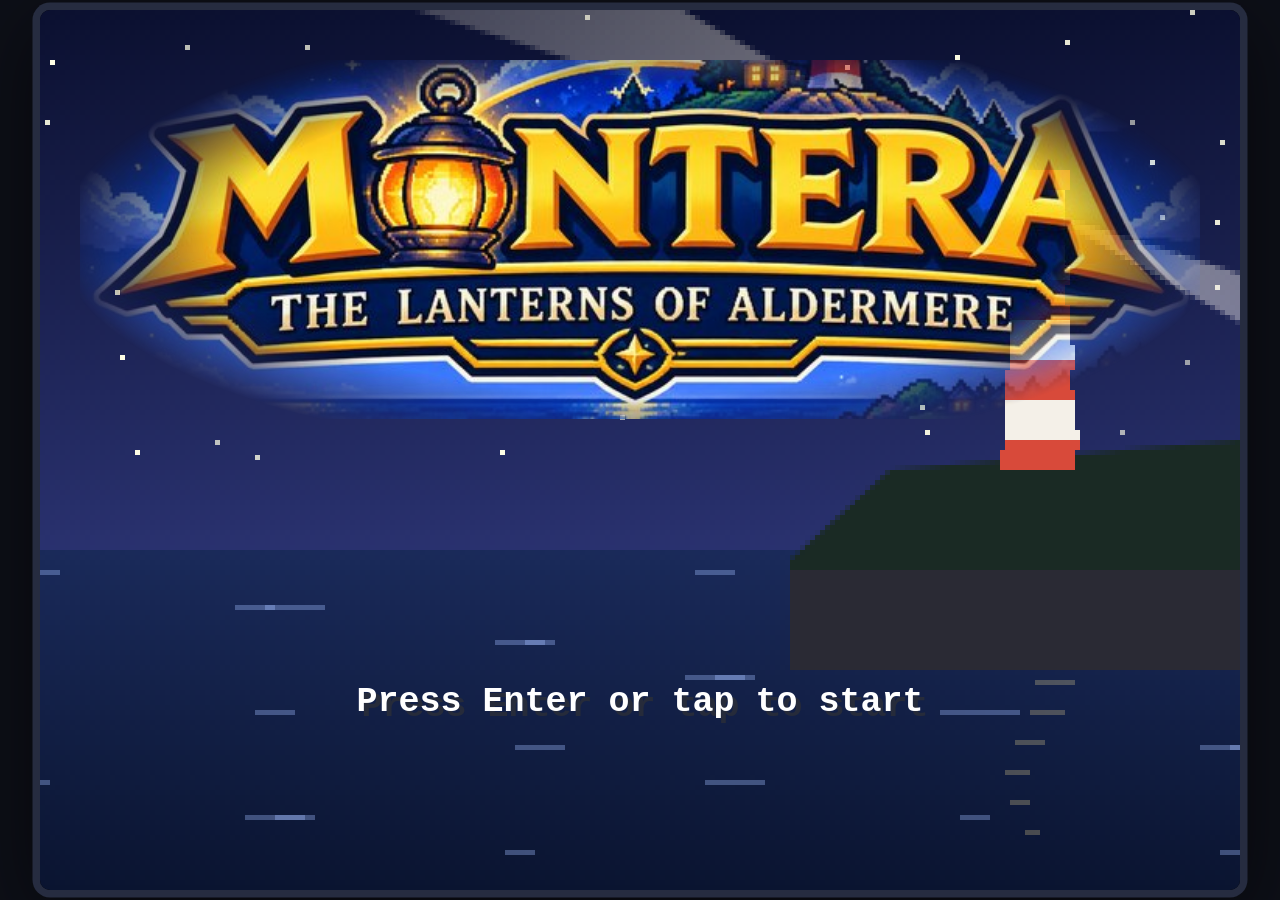
==== commit add7690f: "Long menus scroll; explain when Nocthra can be caught Co-Authored-By: Claude Opus 5.5 <noreply@anthr" ====
--- a/index.html
+++ b/index.html
@@ -36,6 +36,11 @@
 
 /* menus */
 .menu { padding: calc(var(--u) * 4) calc(var(--u) * 6); min-width: calc(var(--u) * 60); }
+.menu { display: flex; flex-direction: column; max-height: calc(var(--u) * 150); }
+.menu .mlist { overflow-y: auto; min-height: 0; overscroll-behavior: contain; scrollbar-width: thin; }
+.menu.choice { max-height: calc(var(--u) * 100); }
+.menu.slots { max-height: calc(var(--u) * 144); }
+.menu.titlemenu { max-height: calc(var(--u) * 120); }
 .menu .mi { padding: calc(var(--u) * 1) calc(var(--u) * 2) calc(var(--u) * 1) calc(var(--u) * 9); position: relative; white-space: nowrap; cursor: pointer; border-radius: calc(var(--u) * 2); }
 .menu .mi.sel::before { content: "▶"; position: absolute; left: var(--u); font-size: calc(var(--u) * 6); top: calc(var(--u) * 2); }
 .menu .mi.sel { background: rgba(232, 176, 48, .25); }
@@ -6561,6 +6566,7 @@
       return;
     }
     await s.say(['Nocthra lets out a long, low cry... and sinks slowly back into the deep water beneath the Spire.']);
+    await s.say('Nocthra is too wild to catch while the eclipse holds. Once you are Champion, it may rise again at the top of the Spire.', { sign: true });
     World.props = World.props.filter((p) => p !== pr);
     Sound.sfx('badge');
     await Game.fadeOut(600);
@@ -11118,11 +11124,14 @@
     return new Promise((res) => {
       const el = h('div', 'box menu ' + (opt.cls || ''));
       if (opt.header) el.appendChild(h('div', 'mhead', opt.header));
+      const box = h('div', 'mlist'); el.appendChild(box);
       let i = opt.index || 0;
       const items = options.map((o, k) => {
         const it = h('div', 'mi' + (o && o.disabled ? ' dis' : ''), typeof o === 'string' ? o : o.label);
-        it.addEventListener('pointerdown', (e) => { e.preventDefault(); i = k; draw(); choose(); });
-        el.appendChild(it); return it;
+        // a tap chooses; a drag scrolls a long menu without choosing anything
+        it.addEventListener('pointerdown', () => { if (i !== k) { i = k; draw(); } });
+        it.addEventListener('click', (e) => { e.preventDefault(); i = k; draw(); choose(); });
+        box.appendChild(it); return it;
       });
       const draw = () => items.forEach((it, k) => it.classList.toggle('sel', k === i));
       const choose = () => { const o = options[i]; if (o && o.disabled) { Sound.sfx('bump'); return; } Sound.sfx('confirm'); UI.close(panel); res(i); };
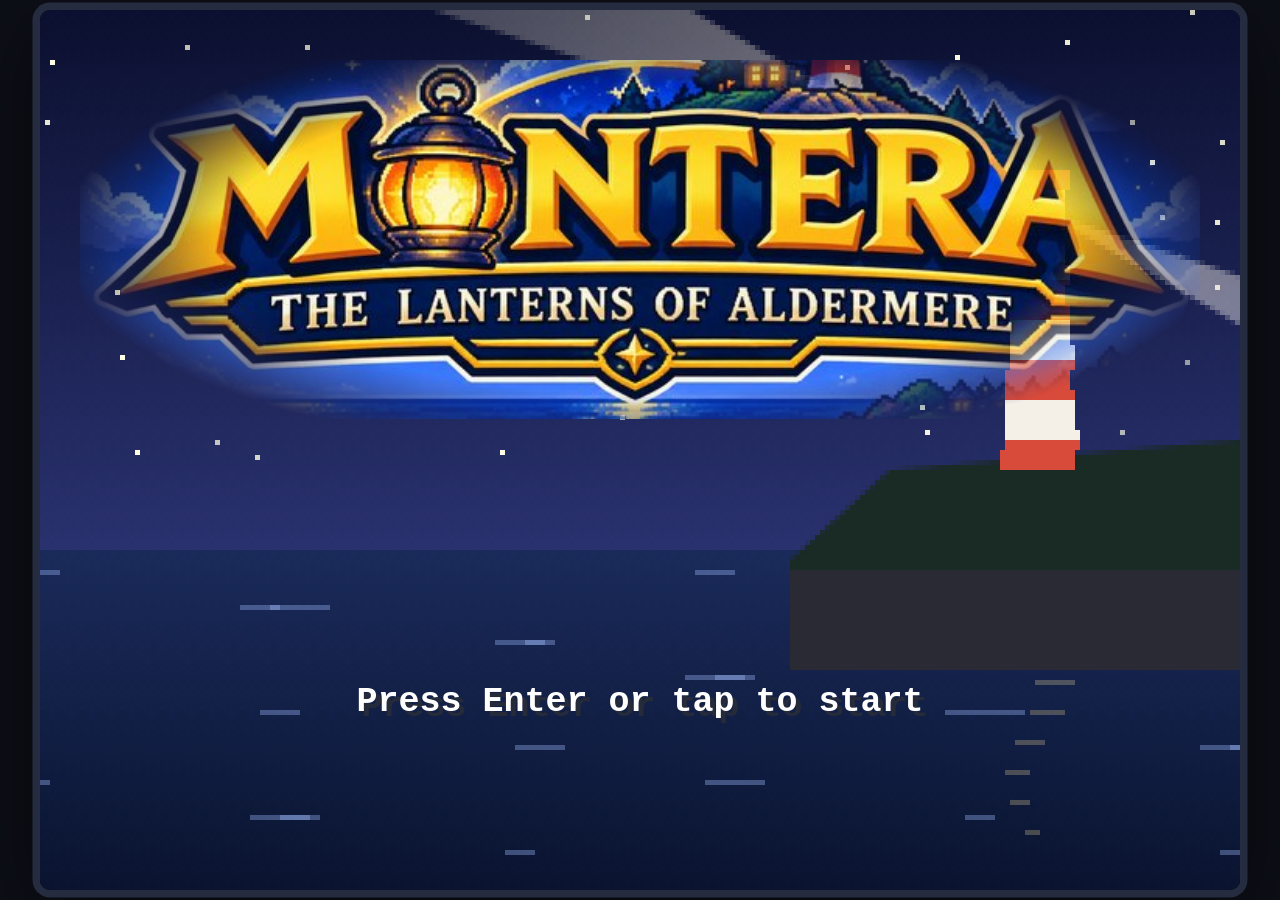
==== commit 8e256801: "Make legendary Wildmon fairer to catch Co-Authored-By: Claude Opus 5.5 <noreply@anthropic.com> Claud" ====
--- a/index.html
+++ b/index.html
@@ -2385,22 +2385,22 @@
   first_light: { name: 'First Light', type: 'light', cat: 'spec', pow: 80, acc: 100, pp: 10, eff: 'drain', desc: 'An ancient glow. Restores half the damage dealt.' },
 });
 Object.assign(DATA.species, {
-  solvane: { n: 174, name: 'Solvane', types: ['fire', 'light'], base: [90, 100, 90, 125, 85, 90], growth: 'slow', catch: 3, exp: 260, rarity: 'legendary', line: 'solvane', legend: true,
+  solvane: { n: 174, name: 'Solvane', types: ['fire', 'light'], base: [90, 100, 90, 125, 85, 90], growth: 'slow', catch: 12, exp: 260, rarity: 'legendary', line: 'solvane', legend: true,
     evo: [], moves: [[1, 'ember'], [1, 'glimmer'], [20, 'flame_burst'], [30, 'radiant_pulse'], [40, 'flamethrower'], [50, 'dazzling_ray'], [60, 'solar_flare'], [70, 'mend']], traits: ['blaze', 'radiance'],
     habitat: 'Emberforge Volcano', desc: 'The sun Warden. A great bird of white fire that is said to rise with the sun over Emberforge.' },
-  tidevane: { n: 175, name: 'Tidevane', types: ['water', 'psychic'], base: [100, 85, 100, 110, 110, 75], growth: 'slow', catch: 3, exp: 260, rarity: 'legendary', line: 'tidevane', legend: true,
+  tidevane: { n: 175, name: 'Tidevane', types: ['water', 'psychic'], base: [100, 85, 100, 110, 110, 75], growth: 'slow', catch: 12, exp: 260, rarity: 'legendary', line: 'tidevane', legend: true,
     evo: [], moves: [[1, 'water_gun'], [1, 'confusion'], [20, 'bubble_beam'], [30, 'psybeam'], [40, 'hydro_pulse'], [50, 'rain_dance'], [60, 'maelstrom'], [70, 'mend']], traits: ['torrent', 'floating'],
     habitat: 'Deepreach, beneath the Sound', desc: 'The tide Warden. It sleeps in the deepest trench of the Sound, and the tides follow its breathing.' },
-  galevane: { n: 176, name: 'Galevane', types: ['electric', 'air'], base: [90, 90, 85, 115, 90, 110], growth: 'slow', catch: 3, exp: 260, rarity: 'legendary', line: 'galevane', legend: true,
+  galevane: { n: 176, name: 'Galevane', types: ['electric', 'air'], base: [90, 90, 85, 115, 90, 110], growth: 'slow', catch: 12, exp: 260, rarity: 'legendary', line: 'galevane', legend: true,
     evo: [], moves: [[1, 'thundershock'], [1, 'gust'], [20, 'spark'], [30, 'air_slash'], [40, 'thunderbolt'], [50, 'swift_step'], [60, 'thunderhead'], [70, 'mend']], traits: ['static', 'keen_eye'],
     habitat: 'Gullwind Cliffs, in storms', desc: 'The storm Warden. Its wingbeats are the thunder that rolls over Skyreach.' },
-  nocthra: { n: 177, name: 'Nocthra', types: ['dark', 'ghost'], base: [110, 120, 100, 130, 110, 110], growth: 'slow', catch: 3, exp: 300, rarity: 'legendary', line: 'nocthra', legend: true,
+  nocthra: { n: 177, name: 'Nocthra', types: ['dark', 'ghost'], base: [110, 120, 100, 130, 110, 110], growth: 'slow', catch: 12, exp: 300, rarity: 'legendary', line: 'nocthra', legend: true,
     evo: [], moves: [[1, 'bite'], [1, 'night_shade'], [30, 'shadow_swipe'], [40, 'shade_orb'], [50, 'crunch'], [60, 'eclipse_pulse'], [70, 'hex_wave'], [80, 'mend']], traits: ['night_eyes', 'floating'],
     habitat: 'The Drowned Spire', desc: 'An eclipse serpent from the old stories. When it opens its jaws, the sky goes dark at noon.' },
-  aurelion: { n: 178, name: 'Aurelion', types: ['light', 'psychic'], base: [105, 110, 100, 135, 120, 110], growth: 'slow', catch: 3, exp: 300, rarity: 'legendary', line: 'aurelion', legend: true,
+  aurelion: { n: 178, name: 'Aurelion', types: ['light', 'psychic'], base: [105, 110, 100, 135, 120, 110], growth: 'slow', catch: 12, exp: 300, rarity: 'legendary', line: 'aurelion', legend: true,
     evo: [], moves: [[1, 'glimmer'], [1, 'confusion'], [30, 'radiant_pulse'], [40, 'psybeam'], [50, 'dazzling_ray'], [60, 'dawnbreak'], [70, 'focus_mind'], [80, 'mend']], traits: ['radiance', 'sturdy'],
     habitat: 'The Starfall Isles', desc: 'A golden lion of dawn. Sailors who have seen it say the sun rose twice that morning.' },
-  eclipsar: { n: 179, name: 'Eclipsar', types: ['psychic', 'dark'], base: [106, 110, 90, 154, 90, 130], growth: 'slow', catch: 3, exp: 320, rarity: 'legendary', line: 'eclipsar', legend: true,
+  eclipsar: { n: 179, name: 'Eclipsar', types: ['psychic', 'dark'], base: [106, 110, 90, 154, 90, 130], growth: 'slow', catch: 12, exp: 320, rarity: 'legendary', line: 'eclipsar', legend: true,
     evo: [], moves: [[1, 'confusion'], [1, 'night_shade'], [40, 'psybeam'], [50, 'shade_orb'], [60, 'focus_mind'], [65, 'eclipse_pulse'], [70, 'psy_storm'], [80, 'mend']], traits: ['iron_hide', 'night_eyes'],
     habitat: 'Unknown', desc: 'A Wildmon made, not born. The Hollow Order built it from stolen light, and it has hated every Lantern since.' },
   aldra: { n: 180, name: 'Aldra', types: ['light'], base: [100, 100, 100, 100, 100, 100], growth: 'mslow', catch: 45, exp: 270, rarity: 'legendary', line: 'aldra', legend: true, mythical: true,
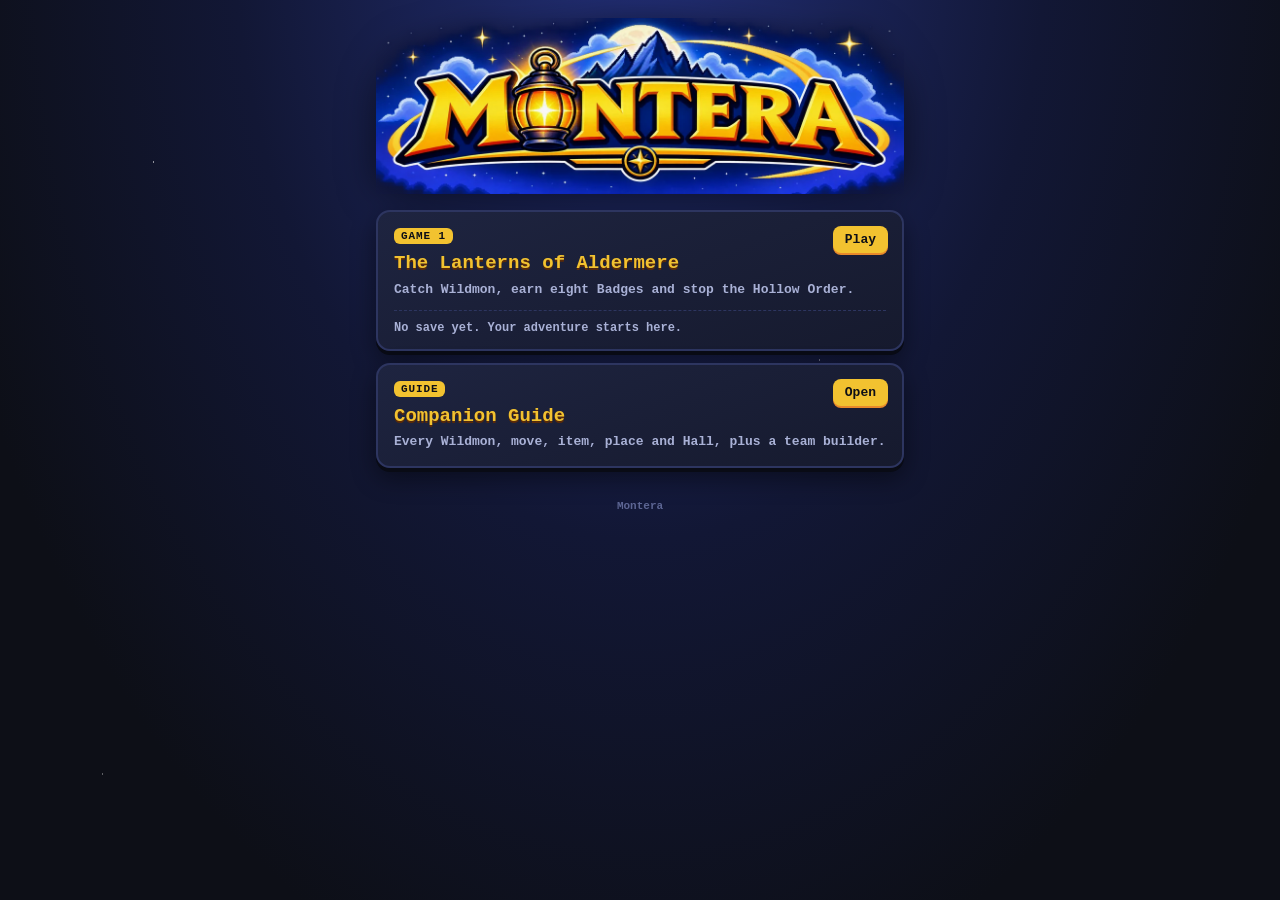
==== commit 9a577f15: "Montera title screen with the new logo; Aldermere moves behind it Co-Authored-By: Claude Opus 5.5 <n" ====
--- a/index.html
+++ b/index.html
@@ -2,7 +2,7 @@
 <html lang="en">
 <head>
 <meta charset="utf-8">
-<meta name="viewport" content="width=device-width,initial-scale=1,maximum-scale=1,user-scalable=no,viewport-fit=cover">
+<meta name="viewport" content="width=device-width,initial-scale=1,viewport-fit=cover">
 <meta name="theme-color" content="#0d0f17">
 <link rel="manifest" href="manifest.webmanifest">
 <link rel="icon" type="image/png" href="icons/favicon-64.png">
@@ -11,14665 +11,246 @@
 <meta name="mobile-web-app-capable" content="yes">
 <meta name="apple-mobile-web-app-status-bar-style" content="black-translucent">
 <meta name="apple-mobile-web-app-title" content="Montera">
-<title>Montera: The Lanterns of Aldermere</title>
+<title>Montera</title>
 <style>
-:root { --s: 3; --u: calc(var(--s) * 1px); --ink: #262b3a; --paper: #f8f0dc; --paper2: #efe2c4; --accent: #e8434f; --gold: #e8b030; }
+:root { --ink: #f8f0dc; --dim: #a9b1d6; --gold: #f2c230; --gold2: #e8892a; --panel: #161a2e; --panel2: #1e2440; --line: #2d3560; --night: #0d0f17; }
 * { box-sizing: border-box; margin: 0; padding: 0; }
-html, body { height: 100%; background: #0d0f17; overflow: hidden; touch-action: none; -webkit-user-select: none; user-select: none; -webkit-tap-highlight-color: transparent; }
-body { font-family: ui-monospace, "Cascadia Mono", Consolas, "Lucida Console", "Courier New", monospace; font-weight: 700; color: var(--ink); }
-#app { position: fixed; inset: 0; display: flex; flex-direction: column; align-items: center; justify-content: center; gap: 12px; padding: env(safe-area-inset-top) env(safe-area-inset-right) env(safe-area-inset-bottom) env(safe-area-inset-left); }
-#stage { position: relative; width: calc(var(--u) * 240); height: calc(var(--u) * 176); background: #000; overflow: hidden; border-radius: calc(var(--u) * 2); box-shadow: 0 0 0 calc(var(--u) * 1.5) #262c40, 0 calc(var(--u) * 4) calc(var(--u) * 16) rgba(0, 0, 0, .6); flex: none; }
-#screen { display: block; width: 100%; height: 100%; image-rendering: pixelated; image-rendering: crisp-edges; }
-#ui, #hud, #banner, #toasts { position: absolute; }
-#ui { inset: 0; z-index: 5; font-size: calc(var(--u) * 7.5); line-height: 1.32; pointer-events: none; }
-#ui > * { pointer-events: auto; }
+html, body { min-height: 100%; background: var(--night); color: var(--ink); }
+body { font-family: ui-monospace, "Cascadia Mono", Consolas, "Lucida Console", "Courier New", monospace; font-weight: 700; -webkit-tap-highlight-color: transparent; -webkit-user-select: none; user-select: none; }
 .hidden { display: none !important; }
 
-/* boxes */
-.box { position: absolute; background: var(--paper); color: var(--ink); border: var(--u) solid var(--ink); border-radius: calc(var(--u) * 3); box-shadow: inset 0 0 0 var(--u) var(--paper), inset 0 0 0 calc(var(--u) * 2) #8a7a62, 0 var(--u) 0 rgba(0, 0, 0, .35); padding: calc(var(--u) * 5) calc(var(--u) * 8); }
-.dialog { left: calc(var(--u) * 4); right: calc(var(--u) * 4); bottom: calc(var(--u) * 4); height: calc(var(--u) * 48); cursor: pointer; }
-.dialog.sign { background: #f3dfb4; }
-.dtext { white-space: pre-line; overflow: hidden; height: 100%; }
-.darrow { position: absolute; right: calc(var(--u) * 7); bottom: calc(var(--u) * 2); font-size: calc(var(--u) * 6); animation: bob .6s infinite alternate; }
-@keyframes bob { to { transform: translateY(calc(var(--u) * 1.5)); } }
-.nametag { position: absolute; left: calc(var(--u) * 6); top: calc(var(--u) * -10); background: var(--ink); color: var(--paper); padding: 0 calc(var(--u) * 5); border-radius: calc(var(--u) * 2); font-size: calc(var(--u) * 6.5); line-height: calc(var(--u) * 10); }
-
-/* menus */
-.menu { padding: calc(var(--u) * 4) calc(var(--u) * 6); min-width: calc(var(--u) * 60); }
-.menu { display: flex; flex-direction: column; max-height: calc(var(--u) * 150); }
-.menu .mlist { overflow-y: auto; min-height: 0; overscroll-behavior: contain; scrollbar-width: thin; }
-.menu.choice { max-height: calc(var(--u) * 100); }
-.menu.slots { max-height: calc(var(--u) * 144); }
-.menu.titlemenu { max-height: calc(var(--u) * 120); }
-.menu .mi { padding: calc(var(--u) * 1) calc(var(--u) * 2) calc(var(--u) * 1) calc(var(--u) * 9); position: relative; white-space: nowrap; cursor: pointer; border-radius: calc(var(--u) * 2); }
-.menu .mi.sel::before { content: "▶"; position: absolute; left: var(--u); font-size: calc(var(--u) * 6); top: calc(var(--u) * 2); }
-.menu .mi.sel { background: rgba(232, 176, 48, .25); }
-.menu .mi.dis { opacity: .45; }
-.menu .mhead { font-size: calc(var(--u) * 6.5); border-bottom: var(--u) dashed #8a7a62; margin-bottom: calc(var(--u) * 2); padding-bottom: calc(var(--u) * 1); }
-.menu.start { right: calc(var(--u) * 4); top: calc(var(--u) * 4); }
-.menu.choice { right: calc(var(--u) * 4); bottom: calc(var(--u) * 56); }
-.menu.titlemenu { left: 50%; transform: translateX(-50%); bottom: calc(var(--u) * 6); min-width: calc(var(--u) * 150); }
-.menu.slots { left: calc(var(--u) * 6); right: calc(var(--u) * 6); top: calc(var(--u) * 10); }
-.menu.slots .mi { white-space: normal; font-size: calc(var(--u) * 6.8); }
-
-/* full-screen panels */
-.panel { position: absolute; inset: 0; background: var(--paper); background-image: repeating-linear-gradient(0deg, transparent 0 calc(var(--u) * 3), rgba(138, 122, 98, .07) calc(var(--u) * 3) calc(var(--u) * 4)); padding: calc(var(--u) * 20) calc(var(--u) * 8) calc(var(--u) * 6); display: flex; flex-direction: column; gap: calc(var(--u) * 4); }
-.ptitle { position: absolute; left: 0; right: 0; top: 0; height: calc(var(--u) * 15); background: var(--ink); color: var(--paper); display: flex; align-items: center; padding: 0 calc(var(--u) * 8); letter-spacing: .06em; }
-.pclose { position: absolute; right: calc(var(--u) * 3); top: calc(var(--u) * 1.5); width: calc(var(--u) * 12); height: calc(var(--u) * 12); color: var(--paper); display: flex; align-items: center; justify-content: center; cursor: pointer; z-index: 2; }
-.panel .box { position: relative; }
-.tabs { display: flex; gap: calc(var(--u) * 3); }
-.tab { padding: calc(var(--u) * 1) calc(var(--u) * 5); border: var(--u) solid var(--ink); border-radius: calc(var(--u) * 3); font-size: calc(var(--u) * 6.5); cursor: pointer; opacity: .55; }
-.tab.on { background: var(--ink); color: var(--paper); opacity: 1; }
-.list { flex: 1; overflow-y: auto; min-height: 0; }
-.list.short { flex: none; max-height: calc(var(--u) * 52); }
-.row { display: flex; justify-content: space-between; align-items: center; padding: calc(var(--u) * 1.5) calc(var(--u) * 4) calc(var(--u) * 1.5) calc(var(--u) * 10); border-radius: calc(var(--u) * 2); position: relative; cursor: pointer; }
-.row.sel { background: rgba(232, 176, 48, .28); }
-.row.sel::before { content: "▶"; position: absolute; left: calc(var(--u) * 2); font-size: calc(var(--u) * 6); }
-.row .qty, .row .val { opacity: .85; }
-.empty { opacity: .6; padding: calc(var(--u) * 6) calc(var(--u) * 4); }
-.desc { min-height: calc(var(--u) * 34); font-size: calc(var(--u) * 6.8); white-space: pre-line; padding: calc(var(--u) * 4) calc(var(--u) * 6); }
-.detail { flex: 1; font-size: calc(var(--u) * 6.6); overflow-y: auto; padding: calc(var(--u) * 4) calc(var(--u) * 6); min-height: 0; }
-.detail .dh { border-bottom: var(--u) dashed #8a7a62; margin-bottom: calc(var(--u) * 2); }
-.detail .step.done { opacity: .55; text-decoration: line-through; }
-.detail .rew { margin-top: calc(var(--u) * 3); color: #7a5a1a; }
-.tag { font-size: calc(var(--u) * 5.5); padding: 0 calc(var(--u) * 3); border-radius: calc(var(--u) * 2); color: #fff; }
-.tag.main { background: var(--accent); } .tag.side { background: #3b8fd0; }
-
-/* map */
-.mapscr { padding-bottom: calc(var(--u) * 4); }
-.mapcv { width: 100%; flex: 1; min-height: 0; object-fit: contain; image-rendering: pixelated; border: var(--u) solid var(--ink); border-radius: calc(var(--u) * 2); background: #2f70b8; }
-.mapscr .desc { min-height: calc(var(--u) * 28); }
-
-/* trainer card */
-.cardbody { flex: 1; background: linear-gradient(135deg, #f4d488, #e8b850); border: var(--u) solid var(--ink); border-radius: calc(var(--u) * 5); padding: calc(var(--u) * 6) calc(var(--u) * 8); display: flex; flex-direction: column; gap: calc(var(--u) * 4); cursor: pointer; }
-.ctop { display: flex; gap: calc(var(--u) * 8); align-items: center; }
-.cspr { width: calc(var(--u) * 48); height: calc(var(--u) * 51); image-rendering: pixelated; background: rgba(255, 255, 255, .45); border-radius: calc(var(--u) * 4); border: var(--u) solid var(--ink); flex: none; }
-.cinfo { flex: 1; font-size: calc(var(--u) * 6.6); }
-.cl { display: flex; justify-content: space-between; border-bottom: var(--u) dotted rgba(38, 43, 58, .3); }
-.ck { opacity: .7; }
-.sh { font-size: calc(var(--u) * 6.8); margin-bottom: calc(var(--u) * 2); }
-.srow { display: flex; gap: calc(var(--u) * 4); }
-.sig { width: calc(var(--u) * 14); height: calc(var(--u) * 14); border: var(--u) dashed rgba(38, 43, 58, .5); border-radius: 50%; }
-.sig.on { background: radial-gradient(circle at 35% 35%, #fff6c0, #e8a020); border-style: solid; }
-.hint { font-size: calc(var(--u) * 5.8); opacity: .7; margin-top: auto; }
-.achlist { overflow-y: auto; flex: 1; min-height: 0; font-size: calc(var(--u) * 6.2); }
-.ach { display: grid; grid-template-columns: calc(var(--u) * 9) 1fr; column-gap: calc(var(--u) * 2); opacity: .5; margin-bottom: calc(var(--u) * 2); }
-.ach.on { opacity: 1; }
-.ach .am { grid-row: span 2; color: #9a5a00; }
-.ach .ad { font-size: calc(var(--u) * 5.6); opacity: .8; }
-
-/* settings */
-.settings .row { padding-top: calc(var(--u) * 2.5); padding-bottom: calc(var(--u) * 2.5); }
-.settings .val { cursor: pointer; }
-
-/* name entry + looks */
-.namer { align-items: center; justify-content: center; }
-.nameinp { font: inherit; font-size: calc(var(--u) * 10); width: calc(var(--u) * 150); padding: calc(var(--u) * 3) calc(var(--u) * 6); border: calc(var(--u) * 1.5) solid var(--ink); border-radius: calc(var(--u) * 3); background: #fff; color: var(--ink); text-align: center; outline: none; -webkit-user-select: text; user-select: text; }
-.presets { display: flex; flex-wrap: wrap; gap: calc(var(--u) * 3); justify-content: center; max-width: calc(var(--u) * 200); }
-.chip { border: var(--u) solid var(--ink); border-radius: calc(var(--u) * 6); padding: 0 calc(var(--u) * 5); font-size: calc(var(--u) * 6.5); cursor: pointer; background: var(--paper2); }
-.panel .btn { background: var(--ink); color: var(--paper); padding: calc(var(--u) * 2) calc(var(--u) * 16); border-radius: calc(var(--u) * 3); cursor: pointer; }
-.err { color: var(--accent); font-size: calc(var(--u) * 6); min-height: calc(var(--u) * 8); }
-.looks { flex-direction: row; align-items: center; gap: calc(var(--u) * 10); }
-.lprev { width: calc(var(--u) * 64); height: calc(var(--u) * 68); image-rendering: pixelated; background: radial-gradient(circle, #fff, var(--paper2)); border: var(--u) solid var(--ink); border-radius: calc(var(--u) * 6); flex: none; }
-.lrows { flex: 1; display: flex; flex-direction: column; gap: calc(var(--u) * 2); }
-.lrow { display: flex; align-items: center; gap: calc(var(--u) * 4); padding: calc(var(--u) * 2) calc(var(--u) * 3); border-radius: calc(var(--u) * 3); cursor: pointer; }
-.lrow.sel { background: rgba(232, 176, 48, .3); }
-.lrow .ll { width: calc(var(--u) * 30); font-size: calc(var(--u) * 6.5); }
-.sw { display: flex; gap: calc(var(--u) * 2); flex-wrap: wrap; }
-.swatch { width: calc(var(--u) * 11); height: calc(var(--u) * 11); border: var(--u) solid var(--ink); border-radius: calc(var(--u) * 2); display: flex; align-items: center; justify-content: center; font-size: calc(var(--u) * 6); background: #fff; }
-.swatch.on { outline: calc(var(--u) * 1.5) solid var(--accent); outline-offset: var(--u); }
-.lrow.done { justify-content: flex-end; }
-
-/* title */
-.logo { pointer-events: none !important; position: absolute; left: 0; right: 0; top: calc(var(--u) * 10); text-align: center; pointer-events: none; z-index: 0; }
-.logo .l1 { font-size: calc(var(--u) * 24); line-height: .95; color: #ffe39a; letter-spacing: .08em; text-shadow: calc(var(--u) * 1.5) calc(var(--u) * 1.5) 0 #a0402a, calc(var(--u) * 3) calc(var(--u) * 3) 0 var(--ink); }
-.logo .l2 { margin-top: calc(var(--u) * 4); font-size: calc(var(--u) * 7.5); color: #fff; text-shadow: var(--u) var(--u) 0 var(--ink); letter-spacing: .04em; }
-.logo .limg { display: block; width: calc(var(--u) * 224); margin: 0 auto; image-rendering: auto; -webkit-mask-image: radial-gradient(ellipse 52% 60% at 50% 50%, #000 72%, transparent 100%); mask-image: radial-gradient(ellipse 52% 60% at 50% 50%, #000 72%, transparent 100%); filter: drop-shadow(0 calc(var(--u) * 2) calc(var(--u) * 3) rgba(0,0,0,.45)); }
-.logo .press { margin-top: calc(var(--u) * 52); color: #fff; font-size: calc(var(--u) * 7); text-shadow: var(--u) var(--u) 0 var(--ink); animation: blink 1.1s steps(2) infinite; }
-@keyframes blink { 50% { opacity: 0; } }
-.catch { position: absolute; inset: 0; cursor: pointer; }
-
-/* hud */
-#hud { left: calc(var(--u) * 3); top: calc(var(--u) * 3); right: calc(var(--u) * 3); z-index: 4; pointer-events: none; font-size: calc(var(--u) * 6); }
-#hud .hq { display: inline-block; max-width: 72%; background: rgba(20, 24, 36, .72); color: #fff6dc; padding: calc(var(--u) * 1.5) calc(var(--u) * 4); border-radius: calc(var(--u) * 3); }
-#hud .hs { position: fixed; display: none; }
-#hud .hs:not(.hidden) { display: block; position: absolute; right: 0; top: 0; background: rgba(20, 24, 36, .72); color: #ffe39a; padding: calc(var(--u) * 1.5) calc(var(--u) * 4); border-radius: calc(var(--u) * 3); }
-#banner { left: 0; top: calc(var(--u) * 6); z-index: 6; background: var(--paper); color: var(--ink); border: var(--u) solid var(--ink); border-left: none; border-radius: 0 calc(var(--u) * 4) calc(var(--u) * 4) 0; padding: calc(var(--u) * 2) calc(var(--u) * 10) calc(var(--u) * 2) calc(var(--u) * 8); font-size: calc(var(--u) * 7.5); transform: translateX(-110%); transition: transform .35s ease; pointer-events: none; }
-#banner.show { transform: none; }
-#toasts { right: calc(var(--u) * 4); top: calc(var(--u) * 4); z-index: 7; display: flex; flex-direction: column; gap: calc(var(--u) * 3); align-items: flex-end; pointer-events: none; }
-.toast { background: var(--ink); color: var(--paper); border-radius: calc(var(--u) * 3); padding: calc(var(--u) * 2) calc(var(--u) * 6); font-size: calc(var(--u) * 6); animation: tin .3s ease; transition: opacity .4s, transform .4s; box-shadow: 0 var(--u) 0 rgba(0, 0, 0, .4); }
-.toast .th { opacity: .7; font-size: calc(var(--u) * 5.2); }
-.toast.gold { background: linear-gradient(135deg, #7a4a10, #c88a20); }
-.toast.out { opacity: 0; transform: translateX(20%); }
-@keyframes tin { from { opacity: 0; transform: translateX(30%); } }
-
-/* touch controls */
-#controls { display: none; }
-body.touch #controls { display: flex; justify-content: space-between; align-items: center; width: min(100vw, 520px); padding: 0 18px; flex: none; }
-#dpad { position: relative; width: 150px; height: 150px; flex: none; touch-action: none; }
-#dpad .dp, #dpad .dpc { position: absolute; background: #2a3044; border: 2px solid #3c4560; }
-#dpad .up, #dpad .down { left: 50px; width: 50px; height: 52px; }
-#dpad .up { top: 0; border-radius: 10px 10px 0 0; border-bottom: none; }
-#dpad .down { bottom: 0; border-radius: 0 0 10px 10px; border-top: none; }
-#dpad .left, #dpad .right { top: 50px; height: 50px; width: 52px; }
-#dpad .left { left: 0; border-radius: 10px 0 0 10px; border-right: none; }
-#dpad .right { right: 0; border-radius: 0 10px 10px 0; border-left: none; }
-#dpad .dpc { left: 48px; top: 48px; width: 54px; height: 54px; border: none; }
-#dpad[data-dir="up"] .up, #dpad[data-dir="down"] .down, #dpad[data-dir="left"] .left, #dpad[data-dir="right"] .right { background: #4a5578; }
-#btns { position: relative; width: 170px; height: 150px; flex: none; }
-.tbtn { position: absolute; display: flex; align-items: center; justify-content: center; color: #f8f0dc; font-family: inherit; touch-action: none; }
-.tbtn.a, .tbtn.b { width: 62px; height: 62px; border-radius: 50%; background: #b8343e; box-shadow: 0 4px 0 #6a1a20; font-size: 22px; }
-.tbtn.a { right: 4px; top: 20px; }
-.tbtn.b { right: 82px; top: 56px; }
-.tbtn.menu { right: 30px; bottom: 0; width: 76px; height: 26px; border-radius: 13px; background: #3c4560; font-size: 12px; letter-spacing: .1em; box-shadow: 0 3px 0 #1a1e2c; }
-.tbtn.on { transform: translateY(3px); box-shadow: none; filter: brightness(1.2); }
-body.touch.landscape #app { flex-direction: row; }
-body.touch.landscape #controls { position: fixed; inset: 0; width: auto; padding: 0 16px; pointer-events: none; }
-body.touch.landscape #controls > * { pointer-events: auto; opacity: .85; }
-
-/* ===== battle ===== */
-.bhud { position: absolute; inset: 0; z-index: 3; pointer-events: none; font-size: calc(var(--u) * 7); line-height: 1.2; }
-.bbox { position: absolute; background: var(--paper); border: var(--u) solid var(--ink); border-radius: calc(var(--u) * 3); padding: calc(var(--u) * 3) calc(var(--u) * 6) calc(var(--u) * 4); box-shadow: 0 var(--u) 0 rgba(0, 0, 0, .3); color: var(--ink); }
-.benemy { left: calc(var(--u) * 6); top: calc(var(--u) * 8); width: calc(var(--u) * 112); }
-.bplayer { right: calc(var(--u) * 6); top: calc(var(--u) * 82); width: calc(var(--u) * 116); }
-.bname { display: flex; align-items: center; gap: calc(var(--u) * 3); white-space: nowrap; }
-.bname > span:first-of-type { flex: 1; overflow: hidden; text-overflow: ellipsis; }
-.blv { font-size: calc(var(--u) * 6.2); }
-.bcaught { color: #c84a3a; font-size: calc(var(--u) * 6); }
-.bstat { font-size: calc(var(--u) * 5.2); padding: 0 calc(var(--u) * 2); border-radius: calc(var(--u) * 2); color: #fff; }
-.bstat.psn { background: #9a50b0; } .bstat.brn { background: #e8603a; } .bstat.par { background: #c8a020; } .bstat.slp { background: #7a7a8a; } .bstat.frz { background: #4ab0d0; }
-.hprow { display: flex; align-items: center; gap: calc(var(--u) * 2); margin-top: calc(var(--u) * 2); }
-.hplab { font-size: calc(var(--u) * 5); background: var(--ink); color: #ffd860; padding: 0 calc(var(--u) * 1.5); border-radius: calc(var(--u) * 1); }
-.hpbar { flex: 1; height: calc(var(--u) * 4); background: #3a3a44; border-radius: calc(var(--u) * 2); overflow: hidden; border: calc(var(--u) * .5) solid var(--ink); }
-.hpbar.sm { height: calc(var(--u) * 3.5); }
-.hpfill { height: 100%; background: #4ac860; width: 100%; }
-.hpfill.amber { background: #e8b030; } .hpfill.red { background: #e8434f; }
-.hpnum { text-align: right; font-size: calc(var(--u) * 6.5); margin-top: calc(var(--u) * 1); }
-.xpbar { height: calc(var(--u) * 2); background: #3a3a44; margin-top: calc(var(--u) * 1.5); border-radius: var(--u); overflow: hidden; }
-.xpfill { height: 100%; background: #4ab0f0; width: 0; transition: width .5s; }
-.dialog.battle { height: calc(var(--u) * 42); }
-.bcmd { position: absolute; left: calc(var(--u) * 4); right: calc(var(--u) * 4); bottom: calc(var(--u) * 4); height: calc(var(--u) * 42); display: flex; gap: calc(var(--u) * 3); }
-.bcmd .box { position: relative; }
-.bprompt { flex: 1; display: flex; align-items: center; }
-.bmenu { width: calc(var(--u) * 104); display: grid; grid-template-columns: 1fr 1fr; align-content: center; padding: calc(var(--u) * 3) calc(var(--u) * 4); }
-.bmi { padding: calc(var(--u) * 1.5) calc(var(--u) * 2) calc(var(--u) * 1.5) calc(var(--u) * 8); position: relative; cursor: pointer; border-radius: calc(var(--u) * 2); font-size: calc(var(--u) * 7); }
-.bmi.sel { background: rgba(232, 176, 48, .3); }
-.bmi.sel::before { content: "▶"; position: absolute; left: var(--u); font-size: calc(var(--u) * 5.5); top: calc(var(--u) * 2.5); }
-.bmi.dis { opacity: .4; }
-.bmoves { flex: 1; display: grid; grid-template-columns: 1fr 1fr; align-content: center; padding: calc(var(--u) * 3) calc(var(--u) * 4); }
-.bmv { padding: calc(var(--u) * 1.5) calc(var(--u) * 2) calc(var(--u) * 1.5) calc(var(--u) * 8); position: relative; cursor: pointer; border-radius: calc(var(--u) * 2); white-space: nowrap; font-size: calc(var(--u) * 6.6); display: flex; align-items: center; gap: calc(var(--u) * 2); }
-.bmv.sel { background: rgba(232, 176, 48, .3); }
-.bmv.sel::before { content: "▶"; position: absolute; left: var(--u); font-size: calc(var(--u) * 5.5); }
-.tdot { width: calc(var(--u) * 4); height: calc(var(--u) * 4); border-radius: 50%; display: inline-block; flex: none; border: calc(var(--u) * .5) solid var(--ink); }
-.binfo { width: calc(var(--u) * 70); font-size: calc(var(--u) * 6.4); padding: calc(var(--u) * 3) calc(var(--u) * 5); display: flex; flex-direction: column; justify-content: center; gap: calc(var(--u) * 1); }
-.ttag { display: inline-block; color: #fff; font-size: calc(var(--u) * 5); padding: 0 calc(var(--u) * 3); border-radius: calc(var(--u) * 2); text-shadow: 0 calc(var(--u) * .5) 0 rgba(0, 0, 0, .35); width: fit-content; }
-.types { display: inline-flex; gap: calc(var(--u) * 2); }
-.small { font-size: calc(var(--u) * 5.6); opacity: .85; }
-.eff { color: #a0402a; }
-
-/* party */
-.plist { flex: 1; display: flex; flex-direction: column; gap: calc(var(--u) * 2); overflow-y: auto; min-height: 0; }
-.prow { display: flex; align-items: center; gap: calc(var(--u) * 4); padding: calc(var(--u) * 1.5) calc(var(--u) * 4); border: var(--u) solid rgba(38, 43, 58, .25); border-radius: calc(var(--u) * 4); background: rgba(255, 255, 255, .5); cursor: pointer; }
-.prow.sel { border-color: var(--ink); background: rgba(232, 176, 48, .3); }
-.prow.faint { background: rgba(232, 67, 79, .12); }
-.prow.swap { outline: calc(var(--u) * 1) dashed var(--accent); }
-.micon { image-rendering: pixelated; flex: none; }
-.pinfo { flex: 1; min-width: 0; }
-.ptop { display: flex; align-items: center; gap: calc(var(--u) * 3); font-size: calc(var(--u) * 6.6); }
-.ptop .pn { flex: 1; overflow: hidden; text-overflow: ellipsis; white-space: nowrap; }
-.pl { font-size: calc(var(--u) * 6); }
-.pact { font-size: calc(var(--u) * 4.8); background: var(--ink); color: var(--paper); padding: 0 calc(var(--u) * 2); border-radius: calc(var(--u) * 2); }
-.pbot { display: flex; align-items: center; gap: calc(var(--u) * 3); }
-.phn { font-size: calc(var(--u) * 5.6); white-space: nowrap; }
-.pfoot { min-height: 0; font-size: calc(var(--u) * 6.2); padding: calc(var(--u) * 2.5) calc(var(--u) * 6); }
-.grade { font-size: calc(var(--u) * 5.4); background: #7a4a10; color: #ffe39a; padding: 0 calc(var(--u) * 2); border-radius: calc(var(--u) * 2); }
-.sctl { display: flex; gap: calc(var(--u) * 3); align-items: center; }
-
-/* summary + wildbook entry */
-.sumbody { flex: 1; display: flex; flex-direction: column; gap: calc(var(--u) * 3); min-height: 0; }
-.shead { display: flex; gap: calc(var(--u) * 6); align-items: center; }
-.sbig { width: calc(var(--u) * 52); height: calc(var(--u) * 52); image-rendering: pixelated; background: radial-gradient(circle, #fff, var(--paper2)); border: var(--u) solid var(--ink); border-radius: calc(var(--u) * 5); flex: none; }
-.shinfo { flex: 1; display: flex; flex-direction: column; gap: calc(var(--u) * 1.5); font-size: calc(var(--u) * 6.6); }
-.snm { font-size: calc(var(--u) * 8); }
-.ssp { font-size: calc(var(--u) * 6); opacity: .85; }
-.sumbox { flex: 1; overflow-y: auto; font-size: calc(var(--u) * 6.3); padding: calc(var(--u) * 4) calc(var(--u) * 6); min-height: 0; }
-.cpot { color: #b07a10; font-size: calc(var(--u) * 5.8); margin-left: auto; margin-right: calc(var(--u) * 6); }
-.hint2 { margin-top: calc(var(--u) * 3); font-size: calc(var(--u) * 5.8); opacity: .8; }
-.mvrow { display: flex; align-items: center; gap: calc(var(--u) * 4); margin-top: calc(var(--u) * 1.5); }
-.mvn { flex: 1; } .mvp { font-size: calc(var(--u) * 5.8); }
-.mvd { font-size: calc(var(--u) * 5.4); opacity: .75; margin-bottom: calc(var(--u) * 1.5); }
-.wdesc { margin-bottom: calc(var(--u) * 3); font-style: italic; }
-
-/* wildbook */
-.wbhead { font-size: calc(var(--u) * 6); opacity: .85; }
-.wrow { display: flex; align-items: center; gap: calc(var(--u) * 4); padding: calc(var(--u) * .5) calc(var(--u) * 4); border-radius: calc(var(--u) * 2); cursor: pointer; font-size: calc(var(--u) * 6.6); }
-.wrow.sel { background: rgba(232, 176, 48, .3); }
-.wrow.unseen { opacity: .5; }
-.wn { width: calc(var(--u) * 22); font-size: calc(var(--u) * 6); }
-.wq { width: calc(var(--u) * 14); text-align: center; }
-.wname { flex: 1; }
-.wflags { color: #c84a3a; letter-spacing: .1em; }
-.ms { display: grid; grid-template-columns: 1fr auto; font-size: calc(var(--u) * 6.2); padding: calc(var(--u) * 1.5) calc(var(--u) * 3); border-bottom: var(--u) dotted rgba(38, 43, 58, .25); }
-.ms .msr { grid-column: 1; font-size: calc(var(--u) * 5.6); opacity: .75; }
-.ms .mss { grid-row: 1 / span 2; grid-column: 2; align-self: center; }
-.ms.ready .mss { color: #b0400a; } .ms.done { opacity: .55; }
-.wildbook .list .cl { font-size: calc(var(--u) * 6.4); padding: calc(var(--u) * .5) 0; }
-
-/* shop + quantity */
-.box.qty { right: calc(var(--u) * 6); bottom: calc(var(--u) * 6); left: calc(var(--u) * 60); display: flex; flex-direction: column; gap: calc(var(--u) * 3); z-index: 2; }
-.qv { font-size: calc(var(--u) * 9); text-align: center; }
-.qbtns { display: flex; gap: calc(var(--u) * 2); justify-content: center; flex-wrap: wrap; }
-.chip.on { background: var(--ink); color: var(--paper); }
-
-/* starter preview */
-.box.preview { left: 50%; top: calc(var(--u) * 14); transform: translateX(-50%); display: flex; flex-direction: column; align-items: center; gap: calc(var(--u) * 2); padding: calc(var(--u) * 5) calc(var(--u) * 12); }
-.pbig { width: calc(var(--u) * 64); height: calc(var(--u) * 64); image-rendering: pixelated; }
-.pvn { font-size: calc(var(--u) * 8); }
-
-/* ===== battle details ===== */
-.bchips { font-size: calc(var(--u) * 5); color: #7a3a10; min-height: 0; margin-top: calc(var(--u) * .5); letter-spacing: .02em; }
-.bchips:empty { display: none; }
-.bweather { position: absolute; left: 50%; transform: translateX(-50%); top: calc(var(--u) * 2); background: rgba(20, 24, 36, .75); color: #fff6dc; font-size: calc(var(--u) * 5.5); padding: 0 calc(var(--u) * 4); border-radius: calc(var(--u) * 3); }
-.held { color: #b07a10; font-size: calc(var(--u) * 6); }
-.cl { gap: calc(var(--u) * 6); }
-.cl .ck { flex: none; }
-.cl .cv { text-align: right; }
-
-/* ===== progression ===== */
-.pu { padding: calc(var(--u) * 2) calc(var(--u) * 4) calc(var(--u) * 2) calc(var(--u) * 10); border-radius: calc(var(--u) * 3); position: relative; cursor: pointer; margin-bottom: calc(var(--u) * 1.5); }
-.pu.sel { background: rgba(232, 176, 48, .3); }
-.pu.sel::before { content: "▶"; position: absolute; left: calc(var(--u) * 2); top: calc(var(--u) * 2.5); font-size: calc(var(--u) * 5.5); }
-.pu.dis .pul { opacity: .55; }
-.pul { font-size: calc(var(--u) * 6.8); }
-.pun { font-size: calc(var(--u) * 5.6); opacity: .8; }
-#banner { z-index: 4; }
-/* double battles */
-.dbox { width: calc(var(--u) * 96); padding: calc(var(--u) * 2) calc(var(--u) * 4) calc(var(--u) * 2.5); font-size: calc(var(--u) * 6.4); }
-.dbox .blv { font-size: calc(var(--u) * 5.4); }
-.dbox .hprow { margin-top: calc(var(--u) * 1); }
-.dbox .dnum { font-size: calc(var(--u) * 5.2); text-align: right; line-height: 1.1; }
-.dbox.de0 { left: calc(var(--u) * 4); top: calc(var(--u) * 4); }
-.dbox.de1 { left: calc(var(--u) * 4); top: calc(var(--u) * 30); }
-.dbox.dp0 { right: calc(var(--u) * 4); top: calc(var(--u) * 76); }
-.dbox.dp1 { right: calc(var(--u) * 4); top: calc(var(--u) * 101); }
-.dbox.focus { outline: calc(var(--u) * 1) solid #ffd84a; }
-.panel.index .tabs { flex-wrap: nowrap; overflow-x: auto; scrollbar-width: none; }
-.panel.index .tabs::-webkit-scrollbar { display: none; }
-.panel.index .tabs .tab { flex: 0 0 auto; padding-left: calc(var(--u) * 4); padding-right: calc(var(--u) * 4); }
-.panel.index .row.dim { opacity: .5; }
-.panel.index .tdot { display: inline-block; width: calc(var(--u) * 4); height: calc(var(--u) * 4); border-radius: 50%; margin-right: calc(var(--u) * 3); vertical-align: middle; }
-.panel.index .detail .step { white-space: normal; }
-.panel.index .row { justify-content: flex-start; }
-.broster { position: absolute; left: calc(var(--u) * 4); top: 100%; margin-top: calc(var(--u) * 2); display: flex; gap: calc(var(--u) * 1.5); padding: calc(var(--u) * 1.5) calc(var(--u) * 2.5); background: rgba(16, 20, 32, .72); border-radius: calc(var(--u) * 4); }
-.broster.up { top: auto; bottom: calc(var(--u) * 5.5); left: calc(var(--u) * 5); margin: 0; padding: 0; background: none; }
-.broster .pip { width: calc(var(--u) * 5); height: calc(var(--u) * 5); border-radius: 50%; background: radial-gradient(circle at 40% 35%, #fff2b0 0 25%, #f2b53a 55%, #b8741a 100%); box-shadow: 0 0 calc(var(--u) * 2) rgba(242, 181, 58, .7); border: calc(var(--u) * .5) solid #2a1c0c; }
-.broster .pip.st { background: radial-gradient(circle at 40% 35%, #f6d6ff 0 25%, #b06ad0 60%, #6a3488 100%); box-shadow: none; }
-.broster .pip.out { background: #4a4a56; box-shadow: none; opacity: .75; }
-.broster.hidden { display: none; }
-.dros { position: absolute; margin: 0; }
-.dbox .broster.up { bottom: calc(var(--u) * 2.2); left: calc(var(--u) * 4); gap: var(--u); }
-.dbox .broster .pip { width: calc(var(--u) * 4); height: calc(var(--u) * 4); }
-.dros1 { left: calc(var(--u) * 4); top: calc(var(--u) * 56); }
-.bcmd.lane { flex-direction: column; gap: calc(var(--u) * 2); }
-.bcmd.lane .bprompt { flex: 0 0 auto; padding: calc(var(--u) * 2) calc(var(--u) * 6); font-size: calc(var(--u) * 6.5); }
-.bcmd.lane .bmenu { width: auto; flex: 1; grid-template-columns: repeat(4, 1fr); gap: calc(var(--u) * 3); padding: calc(var(--u) * 2.5); background: rgba(16, 20, 32, .82); border-color: #0b0e18; }
-.bcmd.lane .bmi { display: flex; align-items: center; justify-content: center; gap: calc(var(--u) * 2); padding: 0; height: 100%; border-radius: calc(var(--u) * 3); background: #2a3150; color: #f3e6c4; border: calc(var(--u) * .75) solid #11152a; letter-spacing: .04em; }
-.bcmd.lane .bmi::before { content: ""; position: static; width: calc(var(--u) * 3); height: calc(var(--u) * 3); border-radius: 50%; background: #5a6283; }
-.bcmd.lane .bmi.sel { background: linear-gradient(#ffd77a, #f2b53a); color: #1b2236; box-shadow: 0 0 calc(var(--u) * 4) rgba(242, 181, 58, .6); }
-.bcmd.lane .bmi.sel::before { content: ""; background: #fff6cf; box-shadow: 0 0 calc(var(--u) * 2) #fff; font-size: 0; }
-.bcmd.lane .bmi.dis { opacity: .45; }
-.bcmd.lane .binfo { width: auto; flex: 0 0 auto; flex-direction: row; align-items: center; gap: calc(var(--u) * 5); padding: calc(var(--u) * 1.5) calc(var(--u) * 5); font-size: calc(var(--u) * 5.6); }
-.bcmd.lane .binfo .eff { margin-left: auto; }
-.bcmd.lane .bmoves { flex: 1; grid-template-columns: repeat(4, 1fr); gap: calc(var(--u) * 2.5); padding: calc(var(--u) * 2.5); background: rgba(16, 20, 32, .82); border-color: #0b0e18; align-content: stretch; }
-.bcmd.lane .bmv { display: flex; flex-direction: column; align-items: center; justify-content: center; padding: 0 calc(var(--u) * 1); white-space: normal; text-align: center; line-height: 1.05; background: #2a3150; color: #f3e6c4; border: calc(var(--u) * .75) solid #11152a; border-top: calc(var(--u) * 2) solid var(--tc); border-radius: calc(var(--u) * 3); font-size: calc(var(--u) * 5.6); }
-.bcmd.lane .bmv small { font-size: calc(var(--u) * 4.4); opacity: .75; margin-top: calc(var(--u) * .8); }
-.bcmd.lane .bmv::before { content: none; }
-.bcmd.lane .bmv.sel { background: linear-gradient(#ffd77a, #f2b53a); color: #1b2236; box-shadow: 0 0 calc(var(--u) * 4) rgba(242, 181, 58, .6); }
-.panel.learn { gap: calc(var(--u) * 3); padding-top: calc(var(--u) * 18); }
-.panel.learn .lcard { padding: calc(var(--u) * 2.5) calc(var(--u) * 5); font-size: calc(var(--u) * 6); border-color: #b8741a; box-shadow: inset 0 0 0 var(--u) var(--paper), inset 0 0 0 calc(var(--u) * 1.6) #f2b53a; }
-.panel.learn .lhead { display: flex; align-items: center; gap: calc(var(--u) * 3); flex-wrap: wrap; font-size: calc(var(--u) * 6.6); }
-.panel.learn .lnew { background: #f2b53a; color: var(--ink); font-size: calc(var(--u) * 4.8); padding: 0 calc(var(--u) * 2.5); border-radius: calc(var(--u) * 2); }
-.panel.learn .lcat { font-size: calc(var(--u) * 5); opacity: .75; }
-.panel.learn .lstats { font-size: calc(var(--u) * 5.4); margin-top: calc(var(--u) * 1); }
-.panel.learn .lstab { color: #2f7a3a; }
-.panel.learn .ldesc { font-size: calc(var(--u) * 5.4); opacity: .85; margin-top: calc(var(--u) * 1); line-height: 1.25; }
-.panel.learn .llist { flex: none; max-height: calc(var(--u) * 56); }
-.panel.learn .lrowm { font-size: calc(var(--u) * 6); padding-top: calc(var(--u) * 1.2); padding-bottom: calc(var(--u) * 1.2); position: relative; }
-.panel.learn .lrowm .val { font-size: calc(var(--u) * 5); }
-.panel.learn .lrowm .iname { display: flex; align-items: center; gap: var(--u); }
-.panel.learn .lskip { opacity: .8; font-style: italic; }
-.panel.learn .ldet { padding: calc(var(--u) * 2.5) calc(var(--u) * 5); font-size: calc(var(--u) * 6); }
-.panel.learn .lverdict { margin-top: calc(var(--u) * 1.5); font-size: calc(var(--u) * 5.6); color: #7a4a10; }
-.panel.teamcode { gap: calc(var(--u) * 3); }
-.panel.teamcode .tchelp { font-size: calc(var(--u) * 5.8); padding: calc(var(--u) * 2.5) calc(var(--u) * 5); }
-.panel.teamcode .tcbox { flex: 1; min-height: calc(var(--u) * 40); resize: none; font: inherit; font-size: calc(var(--u) * 5.2); line-height: 1.3; word-break: break-all; padding: calc(var(--u) * 3); border: var(--u) solid var(--ink); border-radius: calc(var(--u) * 3); background: #fffaee; color: var(--ink); -webkit-user-select: text; user-select: text; }
-.panel.teamcode .tcrow { display: flex; gap: calc(var(--u) * 4); justify-content: center; }
-.panel.teamcode .btn { padding: calc(var(--u) * 2) calc(var(--u) * 10); }
-.panel.teamcode .err { text-align: center; font-size: calc(var(--u) * 5.6); min-height: calc(var(--u) * 7); }
-.panel.savefile { gap: calc(var(--u) * 3); }
-.panel.savefile .sfhelp { font-size: calc(var(--u) * 5.8); padding: calc(var(--u) * 2.5) calc(var(--u) * 5); }
-.panel.savefile .sfrow { display: flex; flex-wrap: wrap; gap: calc(var(--u) * 3); justify-content: center; }
-.panel.savefile .btn { padding: calc(var(--u) * 2.5) calc(var(--u) * 8); text-decoration: none; color: var(--paper); }
-.panel.savefile .sfpick { position: relative; overflow: hidden; cursor: pointer; }
-.panel.savefile .sfinput { position: absolute; inset: 0; width: 100%; height: 100%; opacity: 0; cursor: pointer; font-size: 100px; }
-.panel.savefile .sfbox { flex: 1; min-height: calc(var(--u) * 30); resize: none; font: inherit; font-size: calc(var(--u) * 4.6); line-height: 1.25; word-break: break-all; padding: calc(var(--u) * 3); border: var(--u) solid var(--ink); border-radius: calc(var(--u) * 3); background: #fffaee; color: var(--ink); -webkit-user-select: text; user-select: text; }
-.panel.savefile .sfbox.hidden { display: none; }
-.panel.savefile .err { text-align: center; font-size: calc(var(--u) * 5.6); min-height: calc(var(--u) * 7); }
+#sky { position: fixed; inset: 0; z-index: 0; background: radial-gradient(ellipse at 50% -10%, #23307a 0%, #121735 45%, var(--night) 80%); }
+#sky::before, #sky::after { content: ""; position: absolute; inset: 0; background-image: radial-gradient(1.5px 1.5px at 12% 18%, #fff8 50%, transparent 51%), radial-gradient(1px 1px at 78% 12%, #fffa 50%, transparent 51%), radial-gradient(1.5px 1.5px at 64% 40%, #fff6 50%, transparent 51%), radial-gradient(1px 1px at 30% 62%, #fff7 50%, transparent 51%), radial-gradient(1px 1px at 88% 70%, #fff8 50%, transparent 51%), radial-gradient(1.5px 1.5px at 8% 86%, #fff5 50%, transparent 51%), radial-gradient(1px 1px at 52% 90%, #fff6 50%, transparent 51%); animation: twinkle 4s ease-in-out infinite alternate; }
+#sky::after { transform: translate(37%, 23%); animation-delay: 2s; opacity: .7; }
+@keyframes twinkle { from { opacity: .35; } to { opacity: 1; } }
+
+#home { position: relative; z-index: 1; max-width: 560px; margin: 0 auto; padding: calc(env(safe-area-inset-top) + 18px) calc(env(safe-area-inset-right) + 16px) calc(env(safe-area-inset-bottom) + 24px) calc(env(safe-area-inset-left) + 16px); display: flex; flex-direction: column; gap: 16px; }
+#logo { display: block; width: 100%; height: auto; cursor: default; filter: drop-shadow(0 6px 18px rgba(0, 0, 0, .55)); -webkit-touch-callout: none; touch-action: manipulation; }
+#logo.tap { animation: pulse .18s ease-out; }
+@keyframes pulse { 50% { transform: scale(1.015); } }
+
+#games { display: flex; flex-direction: column; gap: 12px; }
+.card { position: relative; display: block; width: 100%; text-align: left; color: var(--ink); font: inherit; background: linear-gradient(160deg, var(--panel2), var(--panel)); border: 2px solid var(--line); border-radius: 14px; padding: 14px 16px 14px 16px; box-shadow: 0 4px 0 #090b15, 0 10px 24px rgba(0, 0, 0, .45); cursor: pointer; transition: transform .08s, border-color .15s; }
+.card:hover, .card:focus-visible { border-color: var(--gold); outline: none; }
+.card:active { transform: translateY(2px); box-shadow: 0 2px 0 #090b15, 0 6px 16px rgba(0, 0, 0, .45); }
+.card .tag { display: inline-block; font-size: 11px; letter-spacing: .08em; text-transform: uppercase; color: var(--night); background: var(--gold); border-radius: 6px; padding: 2px 7px; margin-bottom: 8px; }
+.card .tag.test { background: #7fd1ff; }
+.card .tag.lock { background: #8a90b0; }
+.card h2 { font-size: 19px; line-height: 1.2; color: var(--gold); text-shadow: 0 2px 0 #5a2a08; }
+.card p { font-size: 13px; line-height: 1.45; color: var(--dim); margin-top: 6px; }
+.card .save { margin-top: 10px; padding-top: 10px; border-top: 1px dashed var(--line); font-size: 13px; color: var(--ink); display: flex; flex-wrap: wrap; gap: 6px 14px; align-items: center; }
+.card .play { position: absolute; right: 14px; top: 14px; font-size: 13px; color: var(--night); background: var(--gold); border-radius: 8px; padding: 6px 12px; box-shadow: 0 2px 0 var(--gold2); }
+.card.locked { cursor: default; opacity: .92; }
+.card.locked h2 { color: #c9cde4; text-shadow: none; }
+.badges { display: inline-flex; gap: 3px; }
+.badges i { width: 10px; height: 10px; border-radius: 50%; background: #2d3560; box-shadow: inset 0 0 0 1px #3c4680; }
+.badges i.on { background: radial-gradient(circle at 35% 35%, #fff3b0, var(--gold) 55%, var(--gold2)); box-shadow: 0 0 4px rgba(242, 194, 48, .6); }
+.champ { color: var(--gold); }
+.card .small { font-size: 12px; color: var(--dim); }
+.card .actions { margin-top: 10px; display: flex; gap: 8px; flex-wrap: wrap; }
+
+.btn { font: inherit; font-size: 13px; color: var(--ink); background: var(--panel2); border: 2px solid var(--line); border-radius: 10px; padding: 9px 14px; cursor: pointer; }
+.btn:hover, .btn:focus-visible { border-color: var(--gold); outline: none; }
+.btn.gold { background: var(--gold); color: var(--night); border-color: var(--gold2); }
+#extras { display: flex; gap: 10px; flex-wrap: wrap; justify-content: center; }
+#foot { text-align: center; font-size: 11px; color: #5d6694; }
+
+#modal { position: fixed; inset: 0; z-index: 10; background: rgba(5, 6, 12, .72); display: flex; align-items: center; justify-content: center; padding: 20px; }
+.sheet { width: 100%; max-width: 380px; background: linear-gradient(160deg, var(--panel2), var(--panel)); border: 2px solid var(--gold); border-radius: 14px; padding: 18px; display: flex; flex-direction: column; gap: 12px; box-shadow: 0 16px 40px rgba(0, 0, 0, .6); }
+.sheet h3 { color: var(--gold); font-size: 17px; }
+.sheet p { font-size: 13px; color: var(--dim); line-height: 1.45; }
+.sheet input, .sheet textarea { font: inherit; font-size: 16px; color: var(--ink); background: #0b0e1c; border: 2px solid var(--line); border-radius: 10px; padding: 10px 12px; width: 100%; -webkit-user-select: text; user-select: text; }
+.sheet textarea { font-size: 12px; height: 90px; resize: none; }
+.sheet input:focus, .sheet textarea:focus { border-color: var(--gold); outline: none; }
+.sheet .row { display: flex; gap: 8px; justify-content: flex-end; flex-wrap: wrap; }
+.sheet .err { color: #ff8f8f; font-size: 13px; min-height: 1em; }
+
+#toast { position: fixed; left: 50%; bottom: calc(env(safe-area-inset-bottom) + 24px); transform: translate(-50%, 40px); opacity: 0; z-index: 20; background: var(--gold); color: var(--night); font-size: 13px; padding: 10px 16px; border-radius: 10px; box-shadow: 0 6px 20px rgba(0, 0, 0, .5); transition: opacity .2s, transform .2s; pointer-events: none; max-width: 90vw; text-align: center; }
+#toast.show { opacity: 1; transform: translate(-50%, 0); }
 
 </style>
 </head>
 <body>
-<div id="app">
-  <div id="stage">
-    <canvas id="screen" width="240" height="176"></canvas>
-    <div id="ui"></div>
-    <div id="hud" class="hidden"><div class="hq"></div><div class="hs hidden">Saving…</div></div>
-    <div id="banner"></div>
-    <div id="toasts"></div>
-  </div>
-  <div id="controls">
-    <div id="dpad"><div class="dp up"></div><div class="dp down"></div><div class="dp left"></div><div class="dp right"></div><div class="dpc"></div></div>
-    <div id="btns"><div class="tbtn b" data-btn="b">B</div><div class="tbtn a" data-btn="a">A</div><div class="tbtn menu" data-btn="menu">MENU</div></div>
-  </div>
-</div>
+<div id="sky"></div>
+<main id="home">
+  <img id="logo" src="logo.webp" alt="Montera" draggable="false">
+  <section id="games"></section>
+  <div id="extras"></div>
+  <footer id="foot"></footer>
+</main>
+<div id="modal" class="hidden"></div>
+<div id="toast"></div>
 <script>
-/* MONTERA: THE LANTERNS OF ALDERMERE — single-file build.
-   Sections: DATA (content) · CORE + SYSTEMS (engine) · UI (screens) · BOOT */
-const LOGO_SRC = '[data-uri]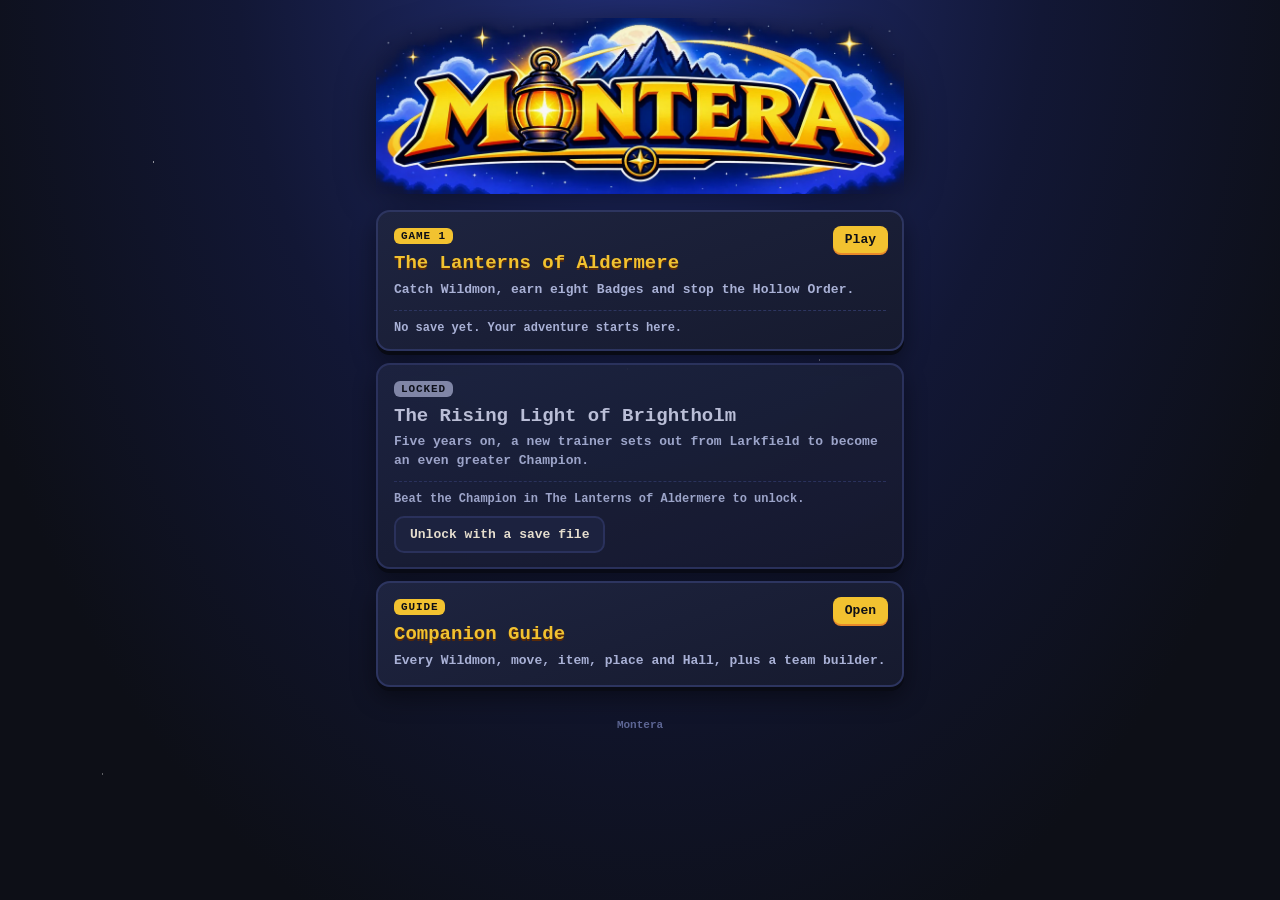
